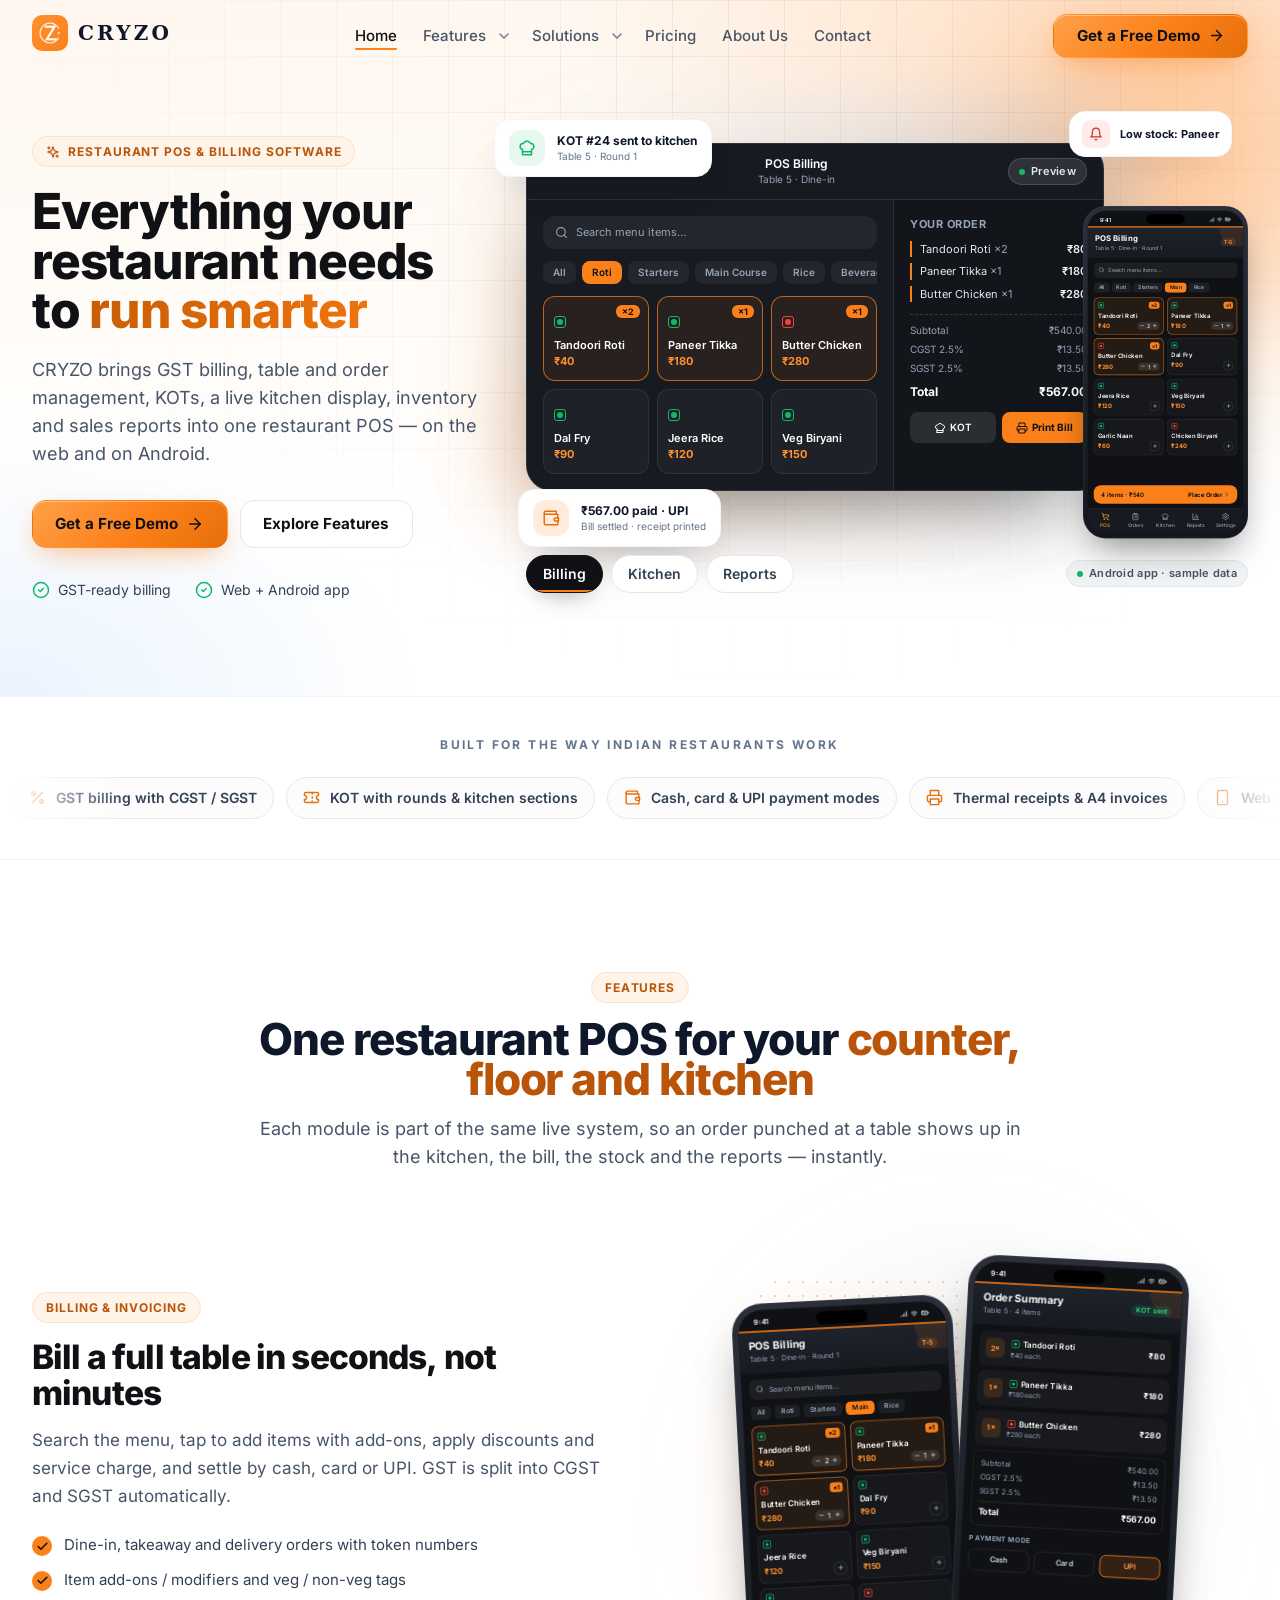
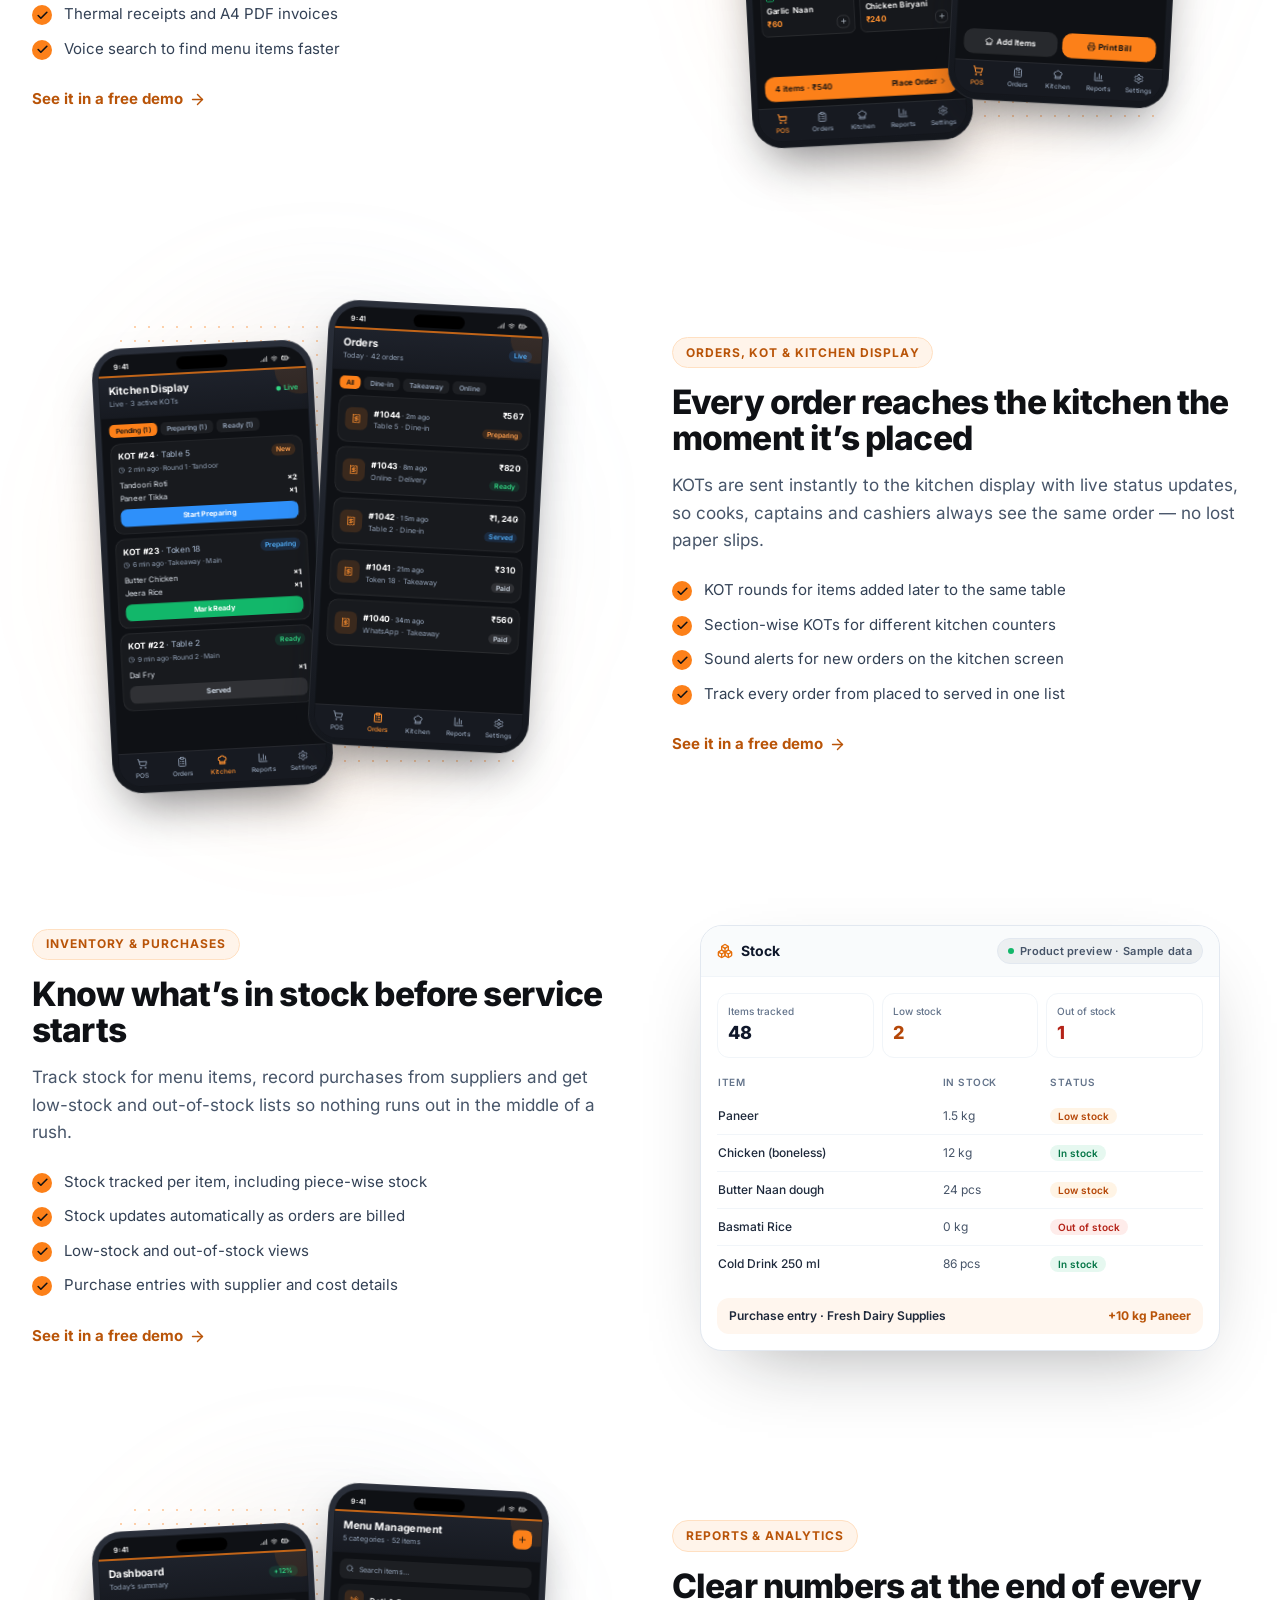
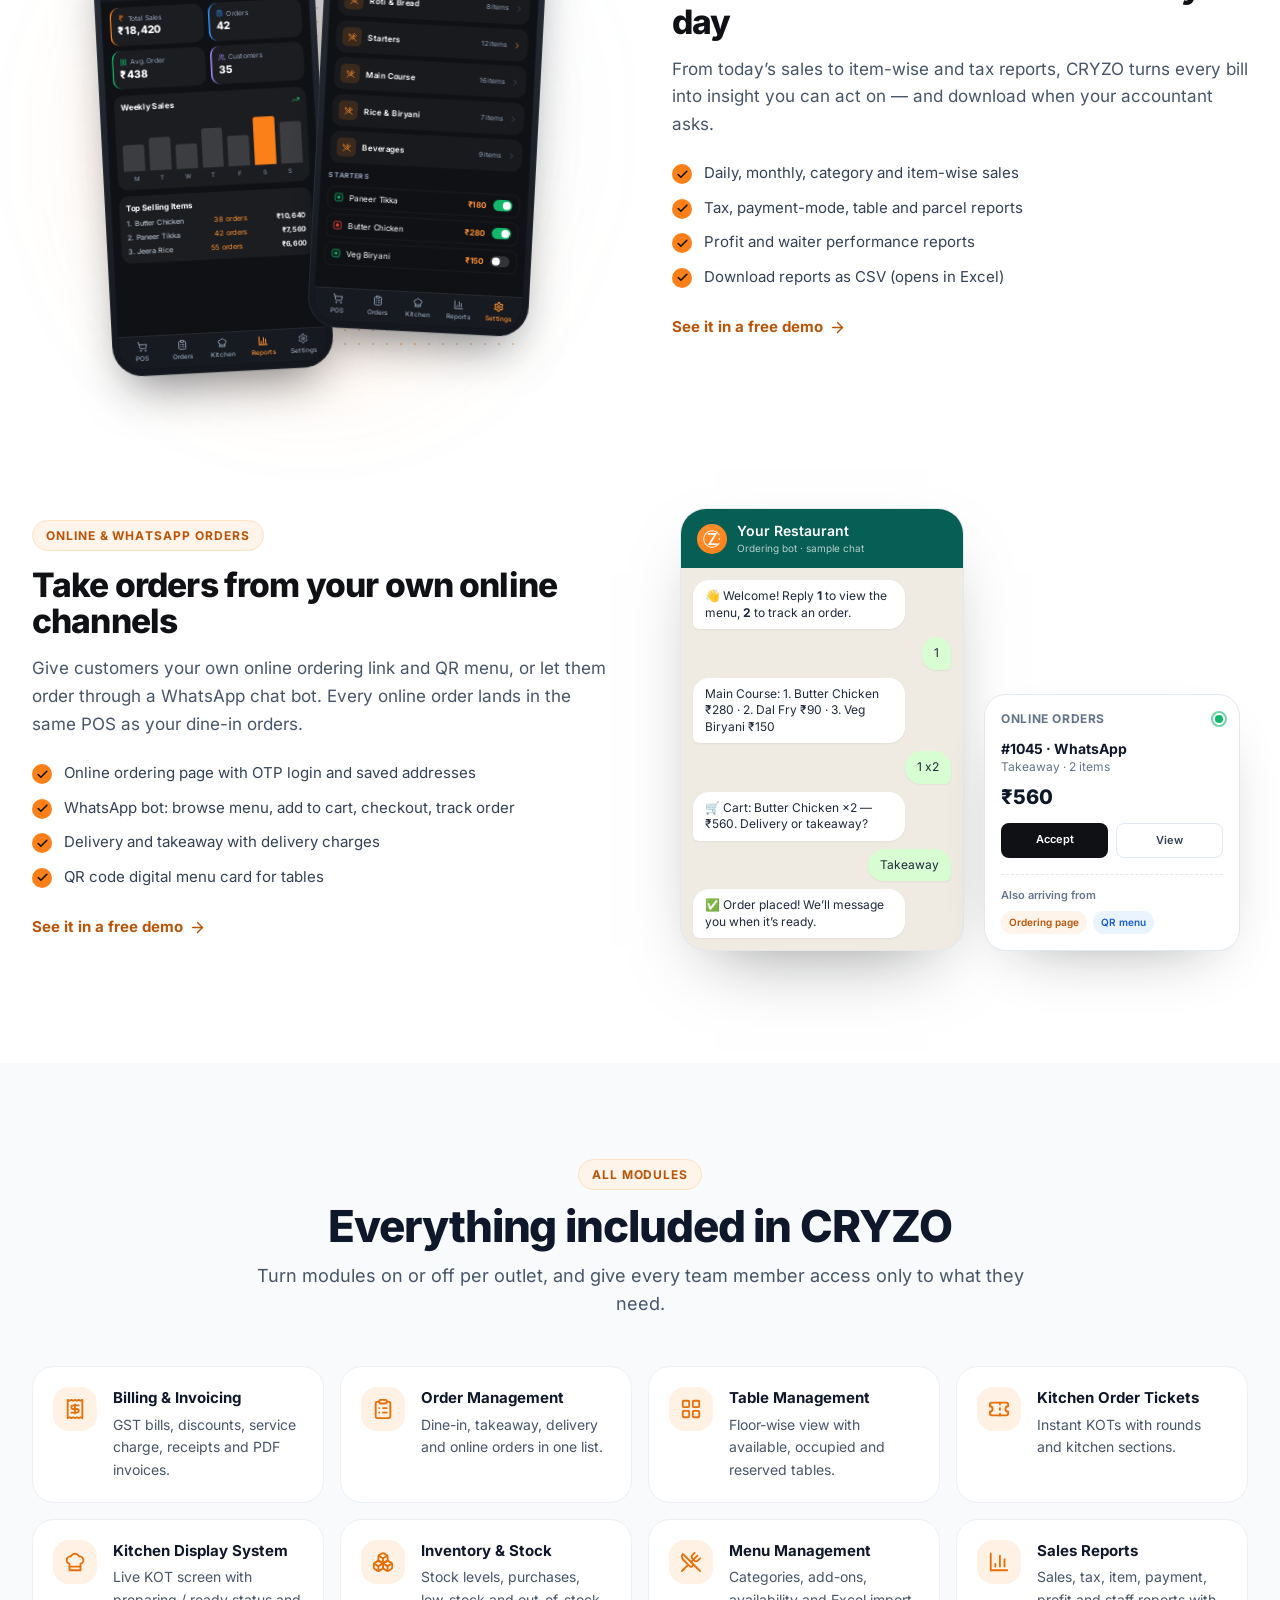
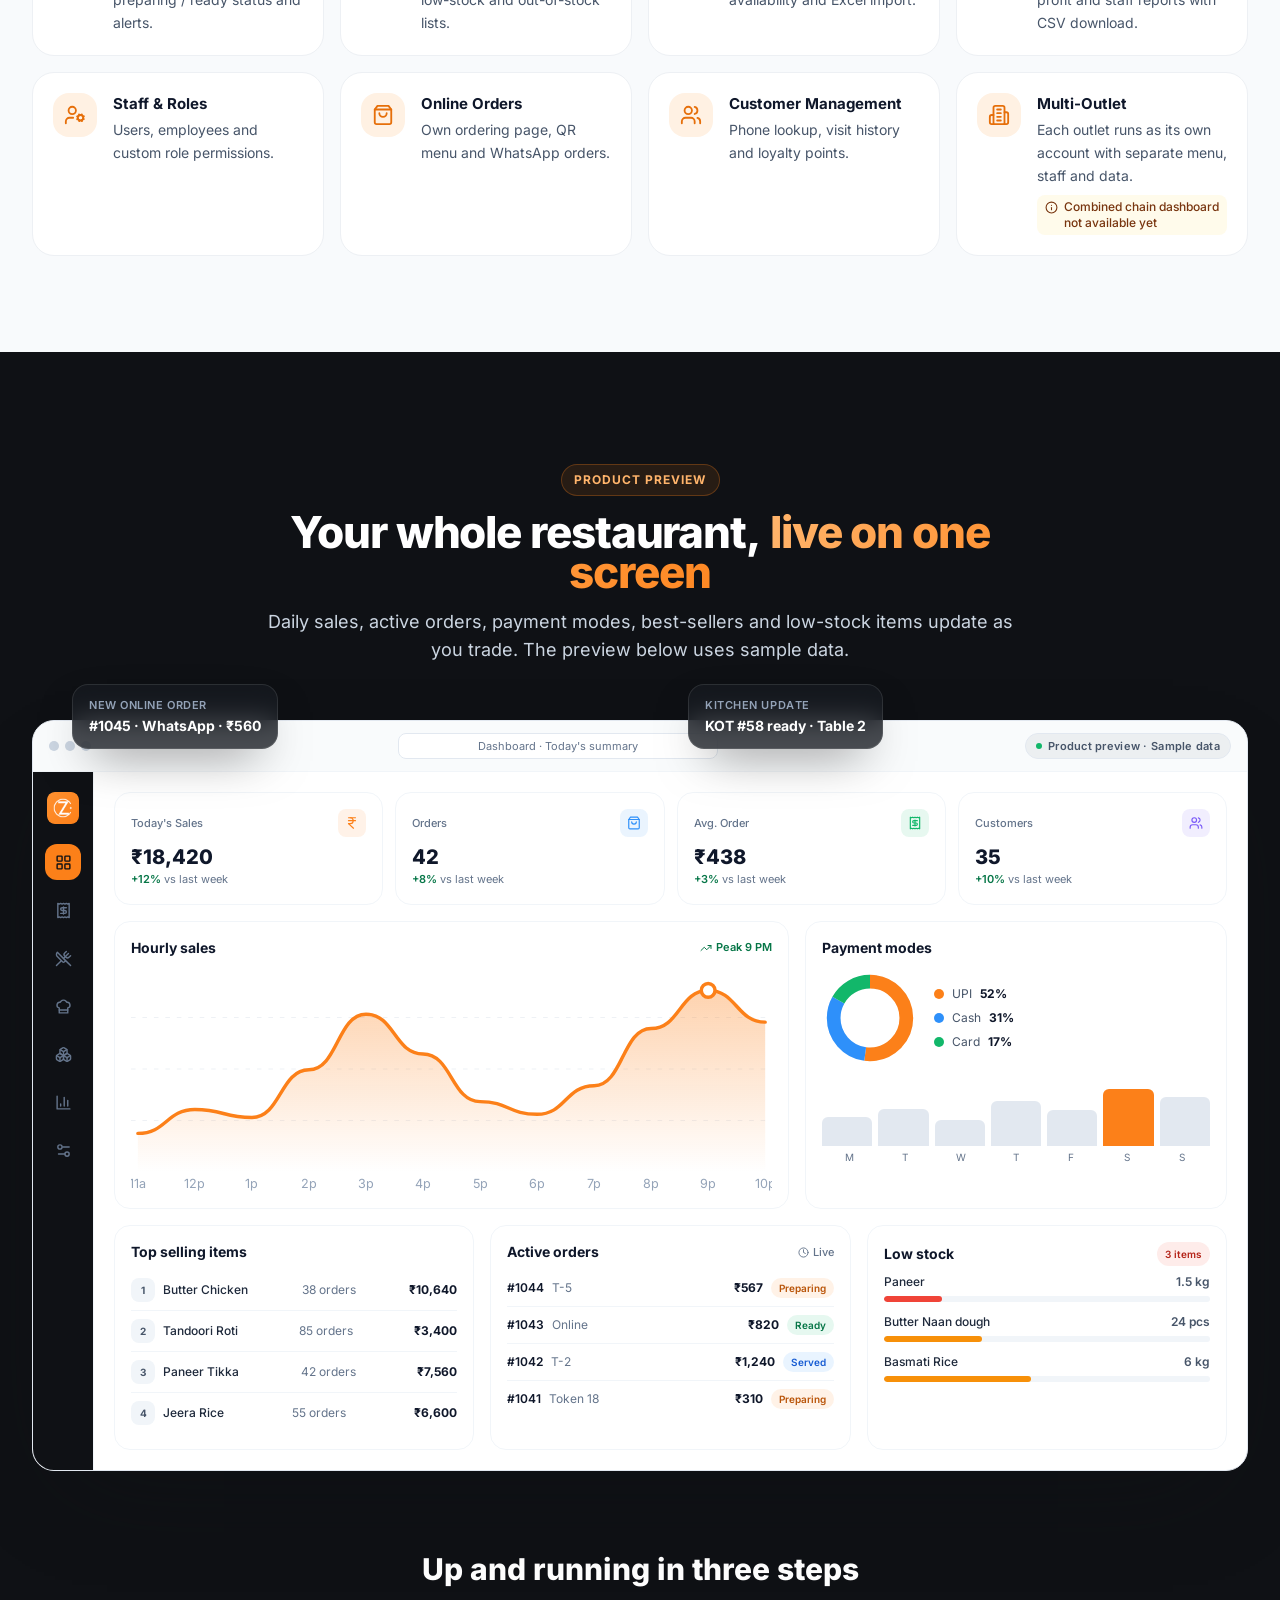
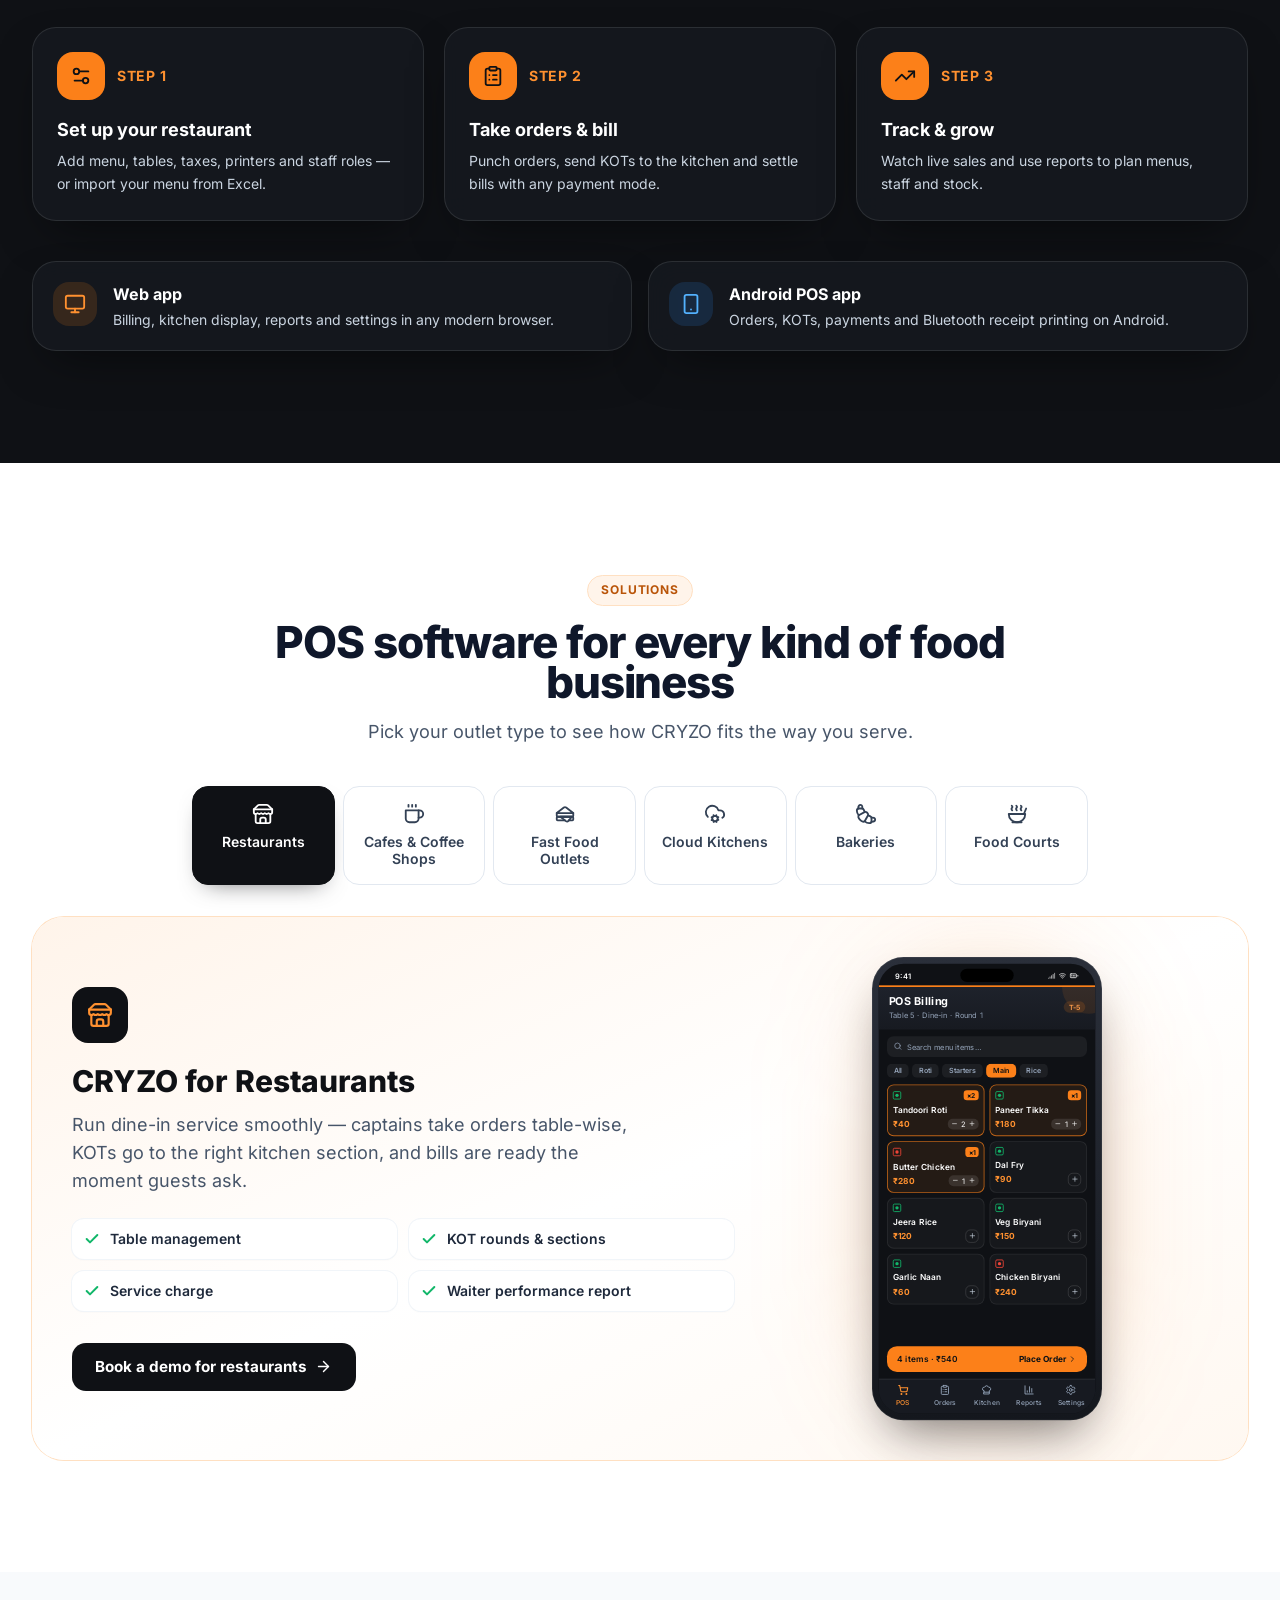
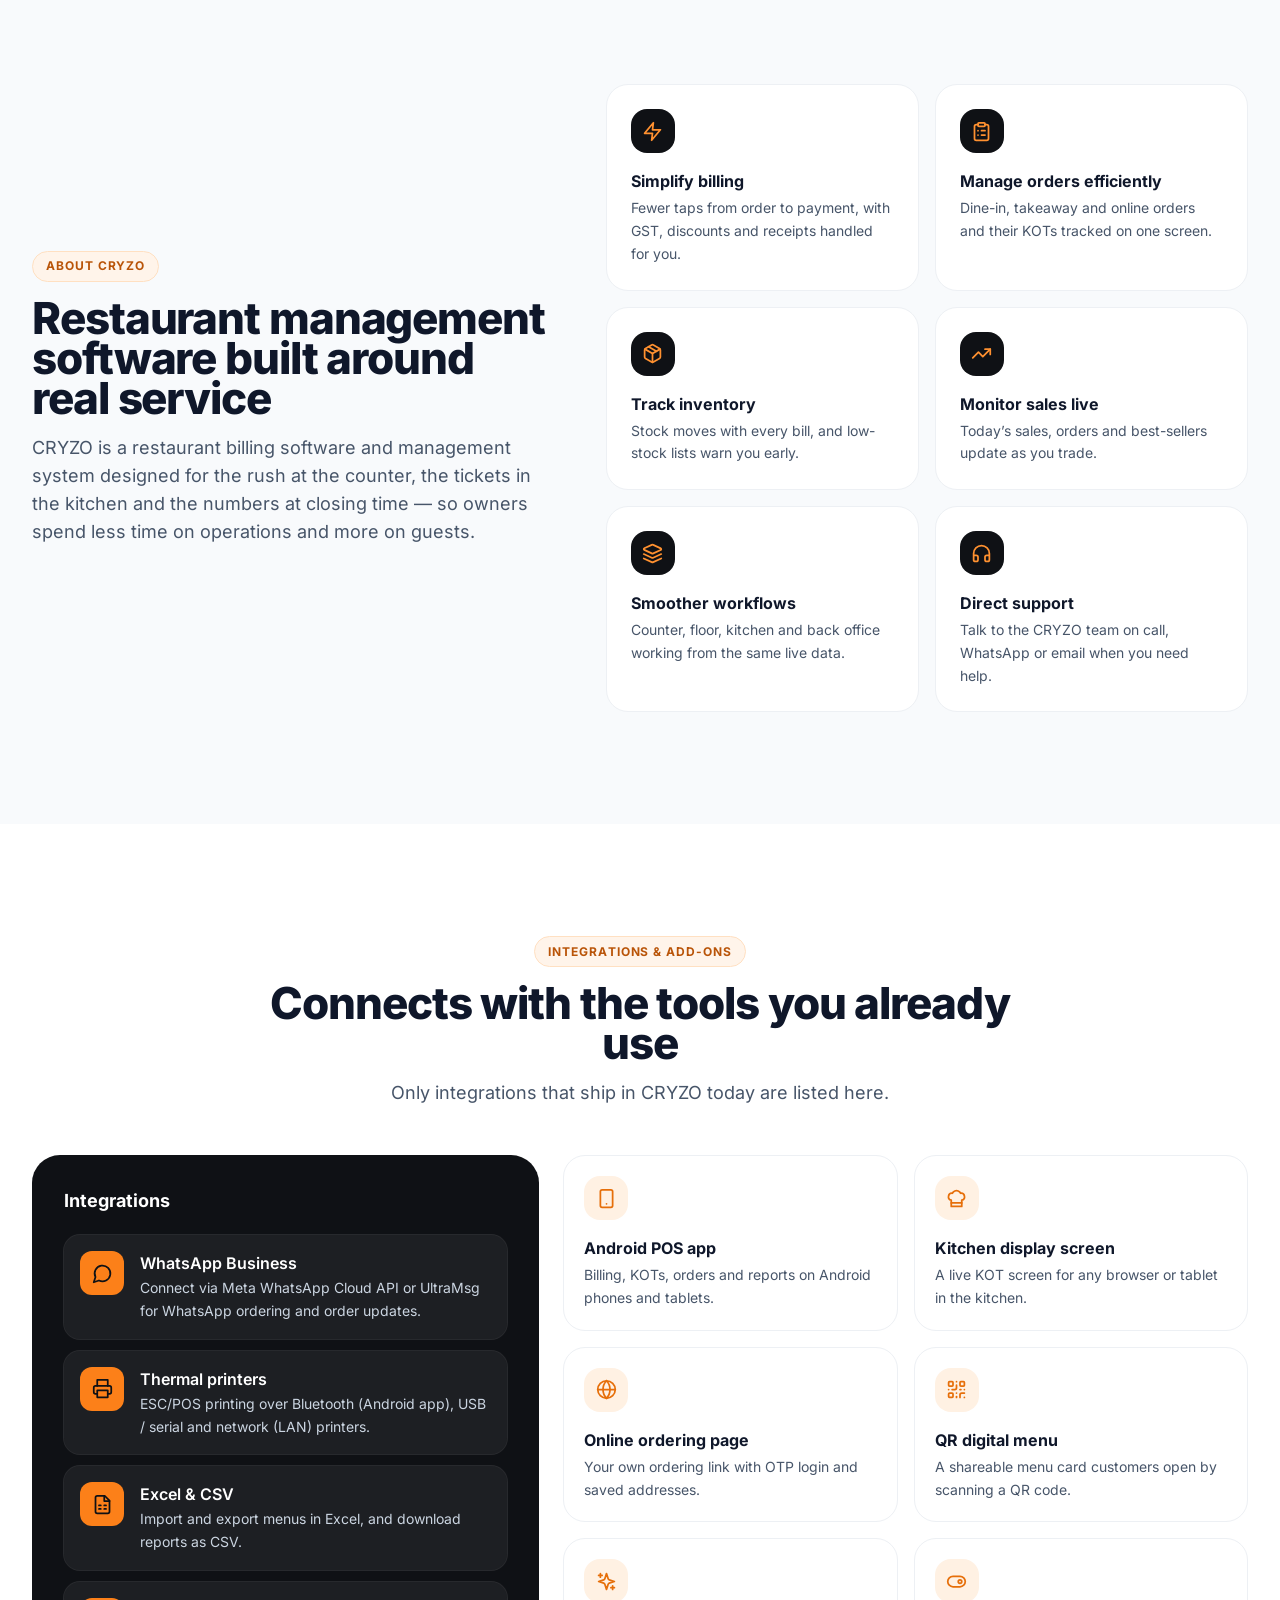
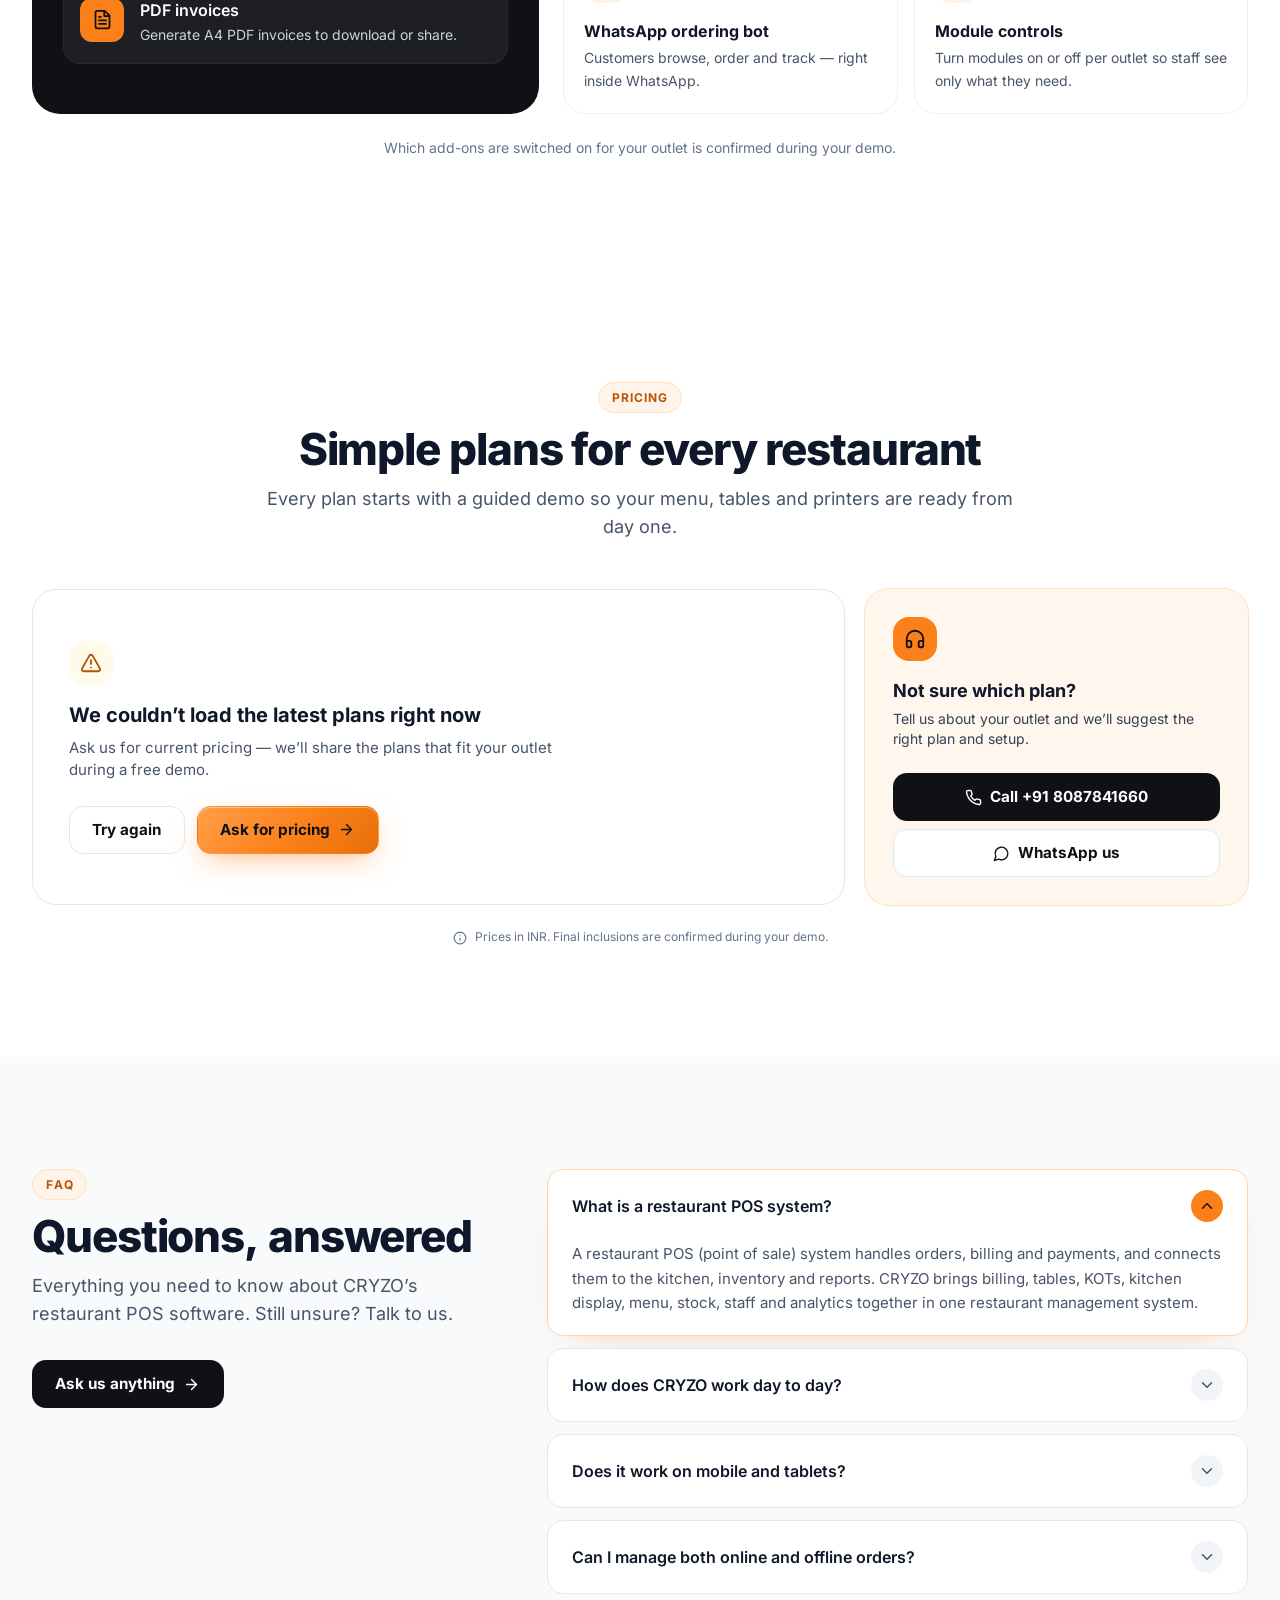
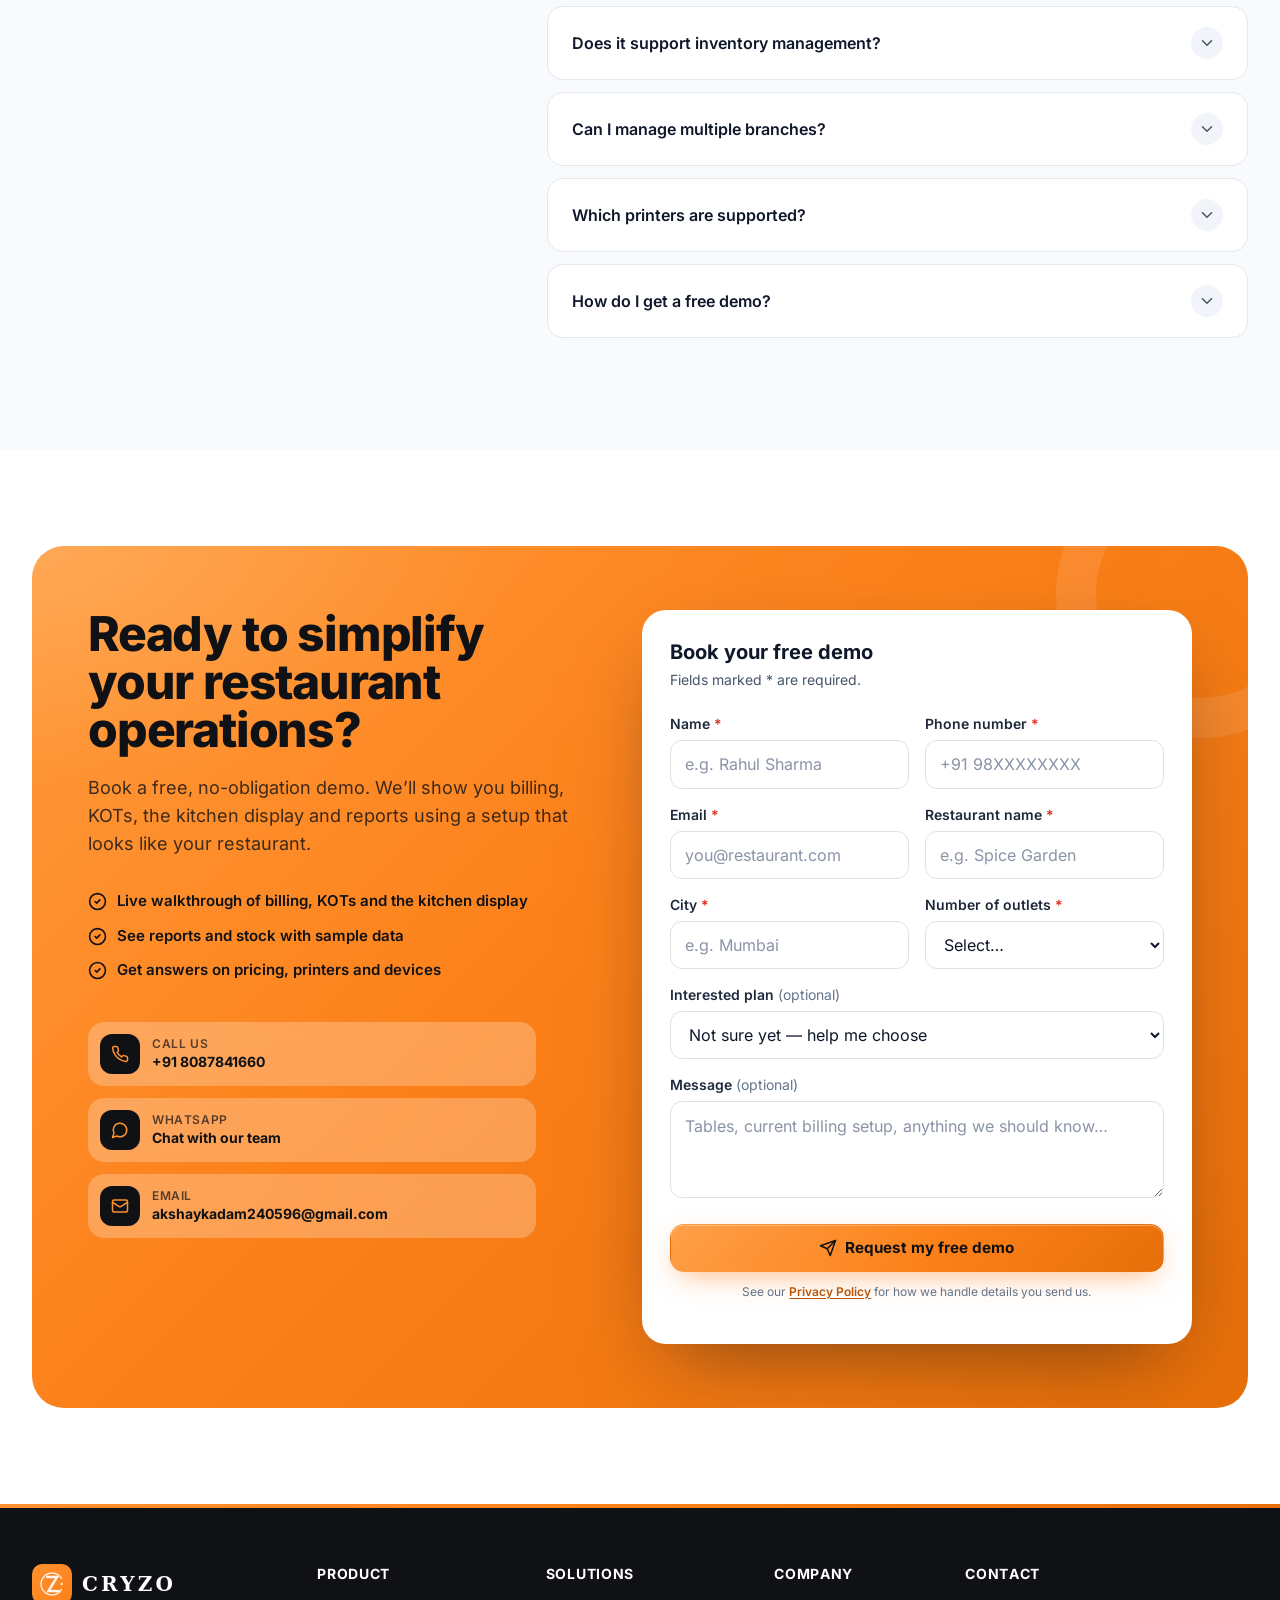
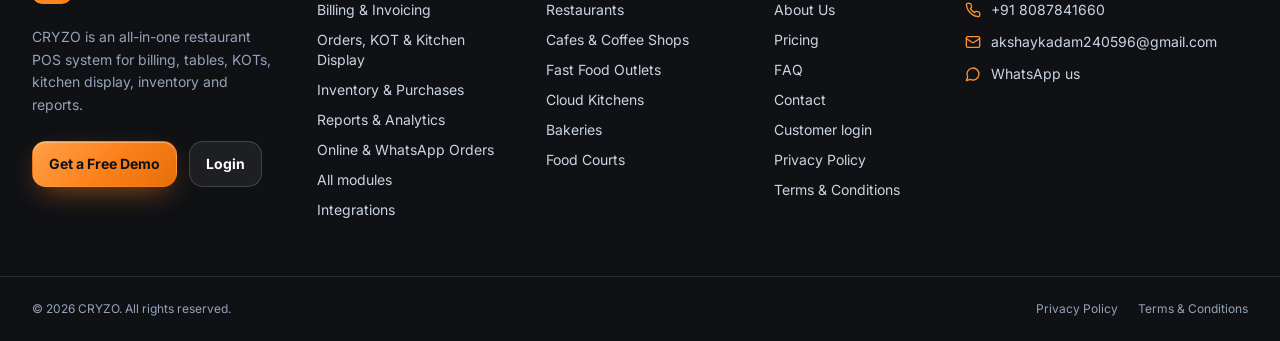
==== index.html @ c82f5589 "Cryzo Build" ====
<!DOCTYPE html>
<html lang="en-IN">
  <head>
    <meta charset="UTF-8" />
    <meta name="viewport" content="width=device-width, initial-scale=1.0" />
    <!-- SEO tags (title, description, canonical, Open Graph, structured data) are generated
         from src/seo.js by the seoHead plugin in vite.config.js. -->
    <title>Restaurant POS &amp; Billing Software | CRYZO</title>
    <meta name="description" content="CRYZO restaurant POS: GST billing, tables, KOT, kitchen display, inventory, online &amp; WhatsApp orders and sales reports on web and Android. Get a free demo." />
    <meta name="robots" content="index, follow, max-image-preview:large" />
    <meta property="og:type" content="website" />
    <meta property="og:site_name" content="CRYZO" />
    <meta property="og:locale" content="en_IN" />
    <meta property="og:title" content="Restaurant POS &amp; Billing Software | CRYZO" />
    <meta property="og:description" content="CRYZO restaurant POS: GST billing, tables, KOT, kitchen display, inventory, online &amp; WhatsApp orders and sales reports on web and Android. Get a free demo." />
    <meta property="og:image" content="/images/og-image.png" />
    <meta property="og:image:width" content="1200" />
    <meta property="og:image:height" content="630" />
    <meta property="og:image:alt" content="CRYZO Restaurant POS System — billing, tables, KOT, inventory and reports" />
    <meta name="twitter:card" content="summary_large_image" />
    <meta name="twitter:title" content="Restaurant POS &amp; Billing Software | CRYZO" />
    <meta name="twitter:description" content="CRYZO restaurant POS: GST billing, tables, KOT, kitchen display, inventory, online &amp; WhatsApp orders and sales reports on web and Android. Get a free demo." />
    <meta name="twitter:image" content="/images/og-image.png" />
    <meta name="theme-color" content="#0f1115" />
    <script type="application/ld+json">{"@context":"https://schema.org","@graph":[{"@type":"Organization","name":"CRYZO","email":"akshaykadam240596@gmail.com","telephone":"+918087841660","contactPoint":[{"@type":"ContactPoint","contactType":"sales","telephone":"+918087841660","email":"akshaykadam240596@gmail.com","areaServed":"IN"}]},{"@type":"SoftwareApplication","name":"CRYZO","description":"CRYZO restaurant POS: GST billing, tables, KOT, kitchen display, inventory, online & WhatsApp orders and sales reports on web and Android. Get a free demo.","applicationCategory":"BusinessApplication","applicationSubCategory":"Restaurant POS System","operatingSystem":"Web, Android"},{"@type":"FAQPage","mainEntity":[{"@type":"Question","name":"What is a restaurant POS system?","acceptedAnswer":{"@type":"Answer","text":"A restaurant POS (point of sale) system handles orders, billing and payments, and connects them to the kitchen, inventory and reports. CRYZO brings billing, tables, KOTs, kitchen display, menu, stock, staff and analytics together in one restaurant management system."}},{"@type":"Question","name":"How does CRYZO work day to day?","acceptedAnswer":{"@type":"Answer","text":"Staff punch an order on the web app or Android app, and a KOT reaches the kitchen display instantly. When guests are ready, you generate a GST bill, record the payment (cash, card or UPI) and print or share the receipt. Every sale flows into the dashboard and reports automatically."}},{"@type":"Question","name":"Does it work on mobile and tablets?","acceptedAnswer":{"@type":"Answer","text":"Yes. The web app is responsive on phones, tablets and desktops, and there is a dedicated Android POS app for billing, KOTs, orders and reports."}},{"@type":"Question","name":"Can I manage both online and offline orders?","acceptedAnswer":{"@type":"Answer","text":"Yes. Dine-in, takeaway and delivery orders are handled at the POS. Orders from your own online ordering page, QR menu and WhatsApp bot appear in the Online Orders screen alongside them."}},{"@type":"Question","name":"Does it support inventory management?","acceptedAnswer":{"@type":"Answer","text":"Yes. You can track stock per item (including piece-wise stock), record purchases, and view low-stock and out-of-stock items. Stock is reduced automatically as orders are billed for items that track stock."}},{"@type":"Question","name":"Can I manage multiple branches?","acceptedAnswer":{"@type":"Answer","text":"Each outlet runs as its own CRYZO account with its own menu, staff and data, so multiple branches can be set up on the platform. A single combined dashboard across all branches is not available yet."}},{"@type":"Question","name":"Which printers are supported?","acceptedAnswer":{"@type":"Answer","text":"CRYZO prints ESC/POS thermal receipts and KOTs. The Android app prints over Bluetooth, and the web setup supports USB / serial and network (LAN) printers. A4 PDF invoices are also available."}},{"@type":"Question","name":"How do I get a free demo?","acceptedAnswer":{"@type":"Answer","text":"Fill in the demo form on this page and send your details to us on WhatsApp or email, or call us directly. We will walk you through CRYZO using a setup that matches your restaurant."}}]}]}</script>
    <link rel="icon" href="/favicon.ico" sizes="48x48" />
    <link rel="icon" type="image/png" sizes="32x32" href="/favicon-32x32.png" />
    <link rel="apple-touch-icon" href="/apple-touch-icon.png" />
    <link rel="manifest" href="/site.webmanifest" />
    <script type="module" crossorigin src="/assets/main-BirD-gd4.js"></script>
    <link rel="modulepreload" crossorigin href="/assets/landing-BGB6IcC6.js">
    <style>@font-face{font-family:Inter;font-style:normal;font-display:swap;font-weight:400;src:url(/assets/inter-latin-400-normal-C38fXH4l.woff2) format("woff2"),url(/assets/inter-latin-400-normal-CyCys3Eg.woff) format("woff")}@font-face{font-family:Inter;font-style:normal;font-display:swap;font-weight:500;src:url(/assets/inter-latin-500-normal-Cerq10X2.woff2) format("woff2"),url(/assets/inter-latin-500-normal-BL9OpVg8.woff) format("woff")}@font-face{font-family:Inter;font-style:normal;font-display:swap;font-weight:600;src:url(/assets/inter-latin-600-normal-LgqL8muc.woff2) format("woff2"),url(/assets/inter-latin-600-normal-CiBQ2DWP.woff) format("woff")}@font-face{font-family:Inter;font-style:normal;font-display:swap;font-weight:700;src:url(/assets/inter-latin-700-normal-Yt3aPRUw.woff2) format("woff2"),url(/assets/inter-latin-700-normal-BLAVimhd.woff) format("woff")}@font-face{font-family:Inter;font-style:normal;font-display:swap;font-weight:800;src:url(/assets/inter-latin-800-normal-BYj_oED-.woff2) format("woff2"),url(/assets/inter-latin-800-normal-D1mf63XC.woff) format("woff")}@font-face{font-family:Inter;font-style:normal;font-display:swap;font-weight:400;src:url(/assets/inter-latin-ext-400-normal-C1nco2VV.woff2) format("woff2"),url(/assets/inter-latin-ext-400-normal-77YHD8bZ.woff) format("woff")}@font-face{font-family:Inter;font-style:normal;font-display:swap;font-weight:600;src:url(/assets/inter-latin-ext-600-normal-D2bJ5OIk.woff2) format("woff2"),url(/assets/inter-latin-ext-600-normal-CIVaiw4L.woff) format("woff")}@font-face{font-family:Inter;font-style:normal;font-display:swap;font-weight:700;src:url(/assets/inter-latin-ext-700-normal-Ca8adRJv.woff2) format("woff2"),url(/assets/inter-latin-ext-700-normal-TidjK2hL.woff) format("woff")}@font-face{font-family:Inter;font-style:normal;font-display:swap;font-weight:800;src:url(/assets/inter-latin-ext-800-normal-DZJjya6U.woff2) format("woff2"),url(/assets/inter-latin-ext-800-normal-BOMpwxm3.woff) format("woff")}*,:before,:after{--tw-border-spacing-x: 0;--tw-border-spacing-y: 0;--tw-translate-x: 0;--tw-translate-y: 0;--tw-rotate: 0;--tw-skew-x: 0;--tw-skew-y: 0;--tw-scale-x: 1;--tw-scale-y: 1;--tw-pan-x: ;--tw-pan-y: ;--tw-pinch-zoom: ;--tw-scroll-snap-strictness: proximity;--tw-gradient-from-position: ;--tw-gradient-via-position: ;--tw-gradient-to-position: ;--tw-ordinal: ;--tw-slashed-zero: ;--tw-numeric-figure: ;--tw-numeric-spacing: ;--tw-numeric-fraction: ;--tw-ring-inset: ;--tw-ring-offset-width: 0px;--tw-ring-offset-color: #fff;--tw-ring-color: rgb(59 130 246 / .5);--tw-ring-offset-shadow: 0 0 #0000;--tw-ring-shadow: 0 0 #0000;--tw-shadow: 0 0 #0000;--tw-shadow-colored: 0 0 #0000;--tw-blur: ;--tw-brightness: ;--tw-contrast: ;--tw-grayscale: ;--tw-hue-rotate: ;--tw-invert: ;--tw-saturate: ;--tw-sepia: ;--tw-drop-shadow: ;--tw-backdrop-blur: ;--tw-backdrop-brightness: ;--tw-backdrop-contrast: ;--tw-backdrop-grayscale: ;--tw-backdrop-hue-rotate: ;--tw-backdrop-invert: ;--tw-backdrop-opacity: ;--tw-backdrop-saturate: ;--tw-backdrop-sepia: ;--tw-contain-size: ;--tw-contain-layout: ;--tw-contain-paint: ;--tw-contain-style: }::backdrop{--tw-border-spacing-x: 0;--tw-border-spacing-y: 0;--tw-translate-x: 0;--tw-translate-y: 0;--tw-rotate: 0;--tw-skew-x: 0;--tw-skew-y: 0;--tw-scale-x: 1;--tw-scale-y: 1;--tw-pan-x: ;--tw-pan-y: ;--tw-pinch-zoom: ;--tw-scroll-snap-strictness: proximity;--tw-gradient-from-position: ;--tw-gradient-via-position: ;--tw-gradient-to-position: ;--tw-ordinal: ;--tw-slashed-zero: ;--tw-numeric-figure: ;--tw-numeric-spacing: ;--tw-numeric-fraction: ;--tw-ring-inset: ;--tw-ring-offset-width: 0px;--tw-ring-offset-color: #fff;--tw-ring-color: rgb(59 130 246 / .5);--tw-ring-offset-shadow: 0 0 #0000;--tw-ring-shadow: 0 0 #0000;--tw-shadow: 0 0 #0000;--tw-shadow-colored: 0 0 #0000;--tw-blur: ;--tw-brightness: ;--tw-contrast: ;--tw-grayscale: ;--tw-hue-rotate: ;--tw-invert: ;--tw-saturate: ;--tw-sepia: ;--tw-drop-shadow: ;--tw-backdrop-blur: ;--tw-backdrop-brightness: ;--tw-backdrop-contrast: ;--tw-backdrop-grayscale: ;--tw-backdrop-hue-rotate: ;--tw-backdrop-invert: ;--tw-backdrop-opacity: ;--tw-backdrop-saturate: ;--tw-backdrop-sepia: ;--tw-contain-size: ;--tw-contain-layout: ;--tw-contain-paint: ;--tw-contain-style: }*,:before,:after{box-sizing:border-box;border-width:0;border-style:solid;border-color:#e5e7eb}:before,:after{--tw-content: ""}html,:host{line-height:1.5;-webkit-text-size-adjust:100%;-moz-tab-size:4;-o-tab-size:4;tab-size:4;font-family:Inter,system-ui,sans-serif;font-feature-settings:normal;font-variation-settings:normal;-webkit-tap-highlight-color:transparent}body{margin:0;line-height:inherit}hr{height:0;color:inherit;border-top-width:1px}abbr:where([title]){-webkit-text-decoration:underline dotted;text-decoration:underline dotted}h1,h2,h3,h4,h5,h6{font-size:inherit;font-weight:inherit}a{color:inherit;text-decoration:inherit}b,strong{font-weight:bolder}code,kbd,samp,pre{font-family:ui-monospace,SFMono-Regular,Menlo,Monaco,Consolas,Liberation Mono,Courier New,monospace;font-feature-settings:normal;font-variation-settings:normal;font-size:1em}small{font-size:80%}sub,sup{font-size:75%;line-height:0;position:relative;vertical-align:baseline}sub{bottom:-.25em}sup{top:-.5em}table{text-indent:0;border-color:inherit;border-collapse:collapse}button,input,optgroup,select,textarea{font-family:inherit;font-feature-settings:inherit;font-variation-settings:inherit;font-size:100%;font-weight:inherit;line-height:inherit;letter-spacing:inherit;color:inherit;margin:0;padding:0}button,select{text-transform:none}button,input:where([type=button]),input:where([type=reset]),input:where([type=submit]){-webkit-appearance:button;background-color:transparent;background-image:none}:-moz-focusring{outline:auto}:-moz-ui-invalid{box-shadow:none}progress{vertical-align:baseline}::-webkit-inner-spin-button,::-webkit-outer-spin-button{height:auto}[type=search]{-webkit-appearance:textfield;outline-offset:-2px}::-webkit-search-decoration{-webkit-appearance:none}::-webkit-file-upload-button{-webkit-appearance:button;font:inherit}summary{display:list-item}blockquote,dl,dd,h1,h2,h3,h4,h5,h6,hr,figure,p,pre{margin:0}fieldset{margin:0;padding:0}legend{padding:0}ol,ul,menu{list-style:none;margin:0;padding:0}dialog{padding:0}textarea{resize:vertical}input::-moz-placeholder,textarea::-moz-placeholder{opacity:1;color:#9ca3af}input::placeholder,textarea::placeholder{opacity:1;color:#9ca3af}button,[role=button]{cursor:pointer}:disabled{cursor:default}img,svg,video,canvas,audio,iframe,embed,object{display:block;vertical-align:middle}img,video{max-width:100%;height:auto}[hidden]:where(:not([hidden=until-found])){display:none}.sr-only{position:absolute;width:1px;height:1px;padding:0;margin:-1px;overflow:hidden;clip:rect(0,0,0,0);white-space:nowrap;border-width:0}.pointer-events-none{pointer-events:none}.visible{visibility:visible}.static{position:static}.fixed{position:fixed}.absolute{position:absolute}.relative{position:relative}.-inset-6{top:-1.5rem;right:-1.5rem;bottom:-1.5rem;left:-1.5rem}.inset-10{top:2.5rem;right:2.5rem;bottom:2.5rem;left:2.5rem}.inset-4{top:1rem;right:1rem;bottom:1rem;left:1rem}.inset-x-0{left:0;right:0}.inset-x-6{left:1.5rem;right:1.5rem}.inset-y-10{top:2.5rem;bottom:2.5rem}.-bottom-12{bottom:-3rem}.-bottom-14{bottom:-3.5rem}.-bottom-16{bottom:-4rem}.-bottom-6{bottom:-1.5rem}.-left-2{left:-.5rem}.-left-3{left:-.75rem}.-left-\[9999px\]{left:-9999px}.-right-2{right:-.5rem}.-right-20{right:-5rem}.-right-24{right:-6rem}.-right-40{right:-10rem}.-right-6{right:-1.5rem}.-top-20{top:-5rem}.-top-24{top:-6rem}.-top-5{top:-1.25rem}.-top-6{top:-1.5rem}.-top-8{top:-2rem}.-top-9{top:-2.25rem}.bottom-0{bottom:0}.left-0{left:0}.left-0\.5{left:.125rem}.left-1\/2{left:50%}.left-10{left:2.5rem}.left-8{left:2rem}.right-0{right:0}.right-0\.5{right:.125rem}.right-2{right:.5rem}.right-4{right:1rem}.right-\[30\%\]{right:30%}.top-0{top:0}.top-0\.5{top:.125rem}.top-1\.5{top:.375rem}.top-2{top:.5rem}.top-20{top:5rem}.top-\[72px\]{top:72px}.top-full{top:100%}.-z-0{z-index:0}.-z-10{z-index:-10}.z-10{z-index:10}.z-20{z-index:20}.z-50{z-index:50}.m-0{margin:0}.mx-2\.5{margin-left:.625rem;margin-right:.625rem}.mx-4{margin-left:1rem;margin-right:1rem}.mx-auto{margin-left:auto;margin-right:auto}.-ml-\[1\%\]{margin-left:-1%}.mb-1\.5{margin-bottom:.375rem}.mb-10{margin-bottom:2.5rem}.mb-2{margin-bottom:.5rem}.mb-3{margin-bottom:.75rem}.mb-4{margin-bottom:1rem}.ml-1{margin-left:.25rem}.mt-0\.5{margin-top:.125rem}.mt-1{margin-top:.25rem}.mt-1\.5{margin-top:.375rem}.mt-10{margin-top:2.5rem}.mt-12{margin-top:3rem}.mt-14{margin-top:3.5rem}.mt-16{margin-top:4rem}.mt-2{margin-top:.5rem}.mt-20{margin-top:5rem}.mt-3{margin-top:.75rem}.mt-4{margin-top:1rem}.mt-5{margin-top:1.25rem}.mt-6{margin-top:1.5rem}.mt-7{margin-top:1.75rem}.mt-8{margin-top:2rem}.block{display:block}.inline-block{display:inline-block}.flex{display:flex}.inline-flex{display:inline-flex}.table{display:table}.grid{display:grid}.contents{display:contents}.hidden{display:none}.h-0\.5{height:.125rem}.h-1{height:.25rem}.h-1\.5{height:.375rem}.h-10{height:2.5rem}.h-11{height:2.75rem}.h-12{height:3rem}.h-14{height:3.5rem}.h-16{height:4rem}.h-2{height:.5rem}.h-2\.5{height:.625rem}.h-24{height:6rem}.h-3{height:.75rem}.h-3\.5{height:.875rem}.h-4{height:1rem}.h-5{height:1.25rem}.h-6{height:1.5rem}.h-60{height:15rem}.h-64{height:16rem}.h-7{height:1.75rem}.h-72{height:18rem}.h-8{height:2rem}.h-9{height:2.25rem}.h-\[480px\]{height:480px}.h-\[520px\]{height:520px}.h-\[72px\]{height:72px}.h-\[calc\(100dvh-72px\)\]{height:calc(100dvh - 72px)}.h-auto{height:auto}.h-full{height:100%}.h-px{height:1px}.\!min-h-\[44px\]{min-height:44px!important}.min-h-screen{min-height:100vh}.w-1{width:.25rem}.w-1\.5{width:.375rem}.w-10{width:2.5rem}.w-11{width:2.75rem}.w-12{width:3rem}.w-14{width:3.5rem}.w-16{width:4rem}.w-2{width:.5rem}.w-2\.5{width:.625rem}.w-24{width:6rem}.w-3{width:.75rem}.w-32{width:8rem}.w-4{width:1rem}.w-40{width:10rem}.w-48{width:12rem}.w-5{width:1.25rem}.w-6{width:1.5rem}.w-60{width:15rem}.w-64{width:16rem}.w-7{width:1.75rem}.w-72{width:18rem}.w-8{width:2rem}.w-9{width:2.25rem}.w-\[150px\]{width:150px}.w-\[200px\]{width:200px}.w-\[48\%\]{width:48%}.w-\[520px\]{width:520px}.w-\[560px\]{width:560px}.w-\[680px\]{width:680px}.w-\[760px\]{width:760px}.w-full{width:100%}.w-px{width:1px}.min-w-0{min-width:0px}.min-w-\[110px\]{min-width:110px}.min-w-\[300px\]{min-width:300px}.max-w-2xl{max-width:42rem}.max-w-3xl{max-width:48rem}.max-w-4xl{max-width:56rem}.max-w-7xl{max-width:80rem}.max-w-\[460px\]{max-width:460px}.max-w-\[520px\]{max-width:520px}.max-w-\[560px\]{max-width:560px}.max-w-\[640px\]{max-width:640px}.max-w-\[82\%\]{max-width:82%}.max-w-lg{max-width:32rem}.max-w-md{max-width:28rem}.max-w-xl{max-width:36rem}.max-w-xs{max-width:20rem}.flex-1{flex:1 1 0%}.shrink-0{flex-shrink:0}.grow{flex-grow:1}.origin-top-left{transform-origin:top left}.-translate-x-1\/2{--tw-translate-x: -50%;transform:translate(var(--tw-translate-x),var(--tw-translate-y)) rotate(var(--tw-rotate)) skew(var(--tw-skew-x)) skewY(var(--tw-skew-y)) scaleX(var(--tw-scale-x)) scaleY(var(--tw-scale-y))}.-rotate-90{--tw-rotate: -90deg;transform:translate(var(--tw-translate-x),var(--tw-translate-y)) rotate(var(--tw-rotate)) skew(var(--tw-skew-x)) skewY(var(--tw-skew-y)) scaleX(var(--tw-scale-x)) scaleY(var(--tw-scale-y))}.-rotate-\[3deg\]{--tw-rotate: -3deg;transform:translate(var(--tw-translate-x),var(--tw-translate-y)) rotate(var(--tw-rotate)) skew(var(--tw-skew-x)) skewY(var(--tw-skew-y)) scaleX(var(--tw-scale-x)) scaleY(var(--tw-scale-y))}.rotate-180{--tw-rotate: 180deg;transform:translate(var(--tw-translate-x),var(--tw-translate-y)) rotate(var(--tw-rotate)) skew(var(--tw-skew-x)) skewY(var(--tw-skew-y)) scaleX(var(--tw-scale-x)) scaleY(var(--tw-scale-y))}.rotate-\[3deg\]{--tw-rotate: 3deg;transform:translate(var(--tw-translate-x),var(--tw-translate-y)) rotate(var(--tw-rotate)) skew(var(--tw-skew-x)) skewY(var(--tw-skew-y)) scaleX(var(--tw-scale-x)) scaleY(var(--tw-scale-y))}.transform{transform:translate(var(--tw-translate-x),var(--tw-translate-y)) rotate(var(--tw-rotate)) skew(var(--tw-skew-x)) skewY(var(--tw-skew-y)) scaleX(var(--tw-scale-x)) scaleY(var(--tw-scale-y))}@keyframes pulse{50%{opacity:.5}}.animate-pulse{animation:pulse 2s cubic-bezier(.4,0,.6,1) infinite}.cursor-pointer{cursor:pointer}.select-none{-webkit-user-select:none;-moz-user-select:none;user-select:none}.resize-y{resize:vertical}.scroll-mt-24{scroll-margin-top:6rem}.list-none{list-style-type:none}.grid-cols-1{grid-template-columns:repeat(1,minmax(0,1fr))}.grid-cols-2{grid-template-columns:repeat(2,minmax(0,1fr))}.grid-cols-3{grid-template-columns:repeat(3,minmax(0,1fr))}.grid-cols-4{grid-template-columns:repeat(4,minmax(0,1fr))}.grid-cols-5{grid-template-columns:repeat(5,minmax(0,1fr))}.grid-cols-\[auto_1fr_auto_auto\]{grid-template-columns:auto 1fr auto auto}.flex-col{flex-direction:column}.flex-wrap{flex-wrap:wrap}.items-start{align-items:flex-start}.items-end{align-items:flex-end}.items-center{align-items:center}.items-baseline{align-items:baseline}.justify-start{justify-content:flex-start}.justify-end{justify-content:flex-end}.justify-center{justify-content:center}.justify-between{justify-content:space-between}.gap-0\.5{gap:.125rem}.gap-1{gap:.25rem}.gap-1\.5{gap:.375rem}.gap-10{gap:2.5rem}.gap-12{gap:3rem}.gap-2{gap:.5rem}.gap-2\.5{gap:.625rem}.gap-3{gap:.75rem}.gap-4{gap:1rem}.gap-5{gap:1.25rem}.gap-6{gap:1.5rem}.gap-8{gap:2rem}.gap-x-2{-moz-column-gap:.5rem;column-gap:.5rem}.gap-x-5{-moz-column-gap:1.25rem;column-gap:1.25rem}.gap-x-6{-moz-column-gap:1.5rem;column-gap:1.5rem}.gap-y-1{row-gap:.25rem}.gap-y-2{row-gap:.5rem}.gap-y-3{row-gap:.75rem}.space-y-0\.5>:not([hidden])~:not([hidden]){--tw-space-y-reverse: 0;margin-top:calc(.125rem * calc(1 - var(--tw-space-y-reverse)));margin-bottom:calc(.125rem * var(--tw-space-y-reverse))}.space-y-1>:not([hidden])~:not([hidden]){--tw-space-y-reverse: 0;margin-top:calc(.25rem * calc(1 - var(--tw-space-y-reverse)));margin-bottom:calc(.25rem * var(--tw-space-y-reverse))}.space-y-1\.5>:not([hidden])~:not([hidden]){--tw-space-y-reverse: 0;margin-top:calc(.375rem * calc(1 - var(--tw-space-y-reverse)));margin-bottom:calc(.375rem * var(--tw-space-y-reverse))}.space-y-2>:not([hidden])~:not([hidden]){--tw-space-y-reverse: 0;margin-top:calc(.5rem * calc(1 - var(--tw-space-y-reverse)));margin-bottom:calc(.5rem * var(--tw-space-y-reverse))}.space-y-2\.5>:not([hidden])~:not([hidden]){--tw-space-y-reverse: 0;margin-top:calc(.625rem * calc(1 - var(--tw-space-y-reverse)));margin-bottom:calc(.625rem * var(--tw-space-y-reverse))}.space-y-20>:not([hidden])~:not([hidden]){--tw-space-y-reverse: 0;margin-top:calc(5rem * calc(1 - var(--tw-space-y-reverse)));margin-bottom:calc(5rem * var(--tw-space-y-reverse))}.space-y-3>:not([hidden])~:not([hidden]){--tw-space-y-reverse: 0;margin-top:calc(.75rem * calc(1 - var(--tw-space-y-reverse)));margin-bottom:calc(.75rem * var(--tw-space-y-reverse))}.space-y-4>:not([hidden])~:not([hidden]){--tw-space-y-reverse: 0;margin-top:calc(1rem * calc(1 - var(--tw-space-y-reverse)));margin-bottom:calc(1rem * var(--tw-space-y-reverse))}.divide-y>:not([hidden])~:not([hidden]){--tw-divide-y-reverse: 0;border-top-width:calc(1px * calc(1 - var(--tw-divide-y-reverse)));border-bottom-width:calc(1px * var(--tw-divide-y-reverse))}.divide-slate-100>:not([hidden])~:not([hidden]){--tw-divide-opacity: 1;border-color:rgb(241 245 249 / var(--tw-divide-opacity, 1))}.overflow-hidden{overflow:hidden}.overflow-x-auto{overflow-x:auto}.overflow-y-auto{overflow-y:auto}.truncate{overflow:hidden;text-overflow:ellipsis;white-space:nowrap}.whitespace-nowrap{white-space:nowrap}.whitespace-pre-line{white-space:pre-line}.break-all{word-break:break-all}.rounded{border-radius:.25rem}.rounded-2xl{border-radius:1rem}.rounded-3xl{border-radius:1.5rem}.rounded-\[10px\]{border-radius:10px}.rounded-\[22px\]{border-radius:22px}.rounded-\[26px\]{border-radius:26px}.rounded-\[28px\]{border-radius:28px}.rounded-\[2px\]{border-radius:2px}.rounded-\[30px\]{border-radius:30px}.rounded-\[32px\]{border-radius:32px}.rounded-\[38px\]{border-radius:38px}.rounded-\[3px\]{border-radius:3px}.rounded-\[40px\]{border-radius:40px}.rounded-\[5px\]{border-radius:5px}.rounded-full{border-radius:9999px}.rounded-lg{border-radius:.5rem}.rounded-md{border-radius:.375rem}.rounded-xl{border-radius:.75rem}.rounded-t-\[3px\]{border-top-left-radius:3px;border-top-right-radius:3px}.rounded-t-md{border-top-left-radius:.375rem;border-top-right-radius:.375rem}.rounded-bl-md{border-bottom-left-radius:.375rem}.rounded-br-md{border-bottom-right-radius:.375rem}.border{border-width:1px}.border-\[40px\]{border-width:40px}.border-y{border-top-width:1px;border-bottom-width:1px}.border-b{border-bottom-width:1px}.border-l-2{border-left-width:2px}.border-r{border-right-width:1px}.border-t{border-top-width:1px}.border-t-2{border-top-width:2px}.border-dashed{border-style:dashed}.border-\[\#12b76a\]{--tw-border-opacity: 1;border-color:rgb(18 183 106 / var(--tw-border-opacity, 1))}.border-\[\#f04438\]{--tw-border-opacity: 1;border-color:rgb(240 68 56 / var(--tw-border-opacity, 1))}.border-\[\#fc8019\]{--tw-border-opacity: 1;border-color:rgb(252 128 25 / var(--tw-border-opacity, 1))}.border-\[\#fc8019\]\/70{border-color:#fc8019b3}.border-\[\#ffd6b0\]{--tw-border-opacity: 1;border-color:rgb(255 214 176 / var(--tw-border-opacity, 1))}.border-brand{--tw-border-opacity: 1;border-color:rgb(252 128 25 / var(--tw-border-opacity, 1))}.border-brand\/70{border-color:#fc8019b3}.border-slate-100{--tw-border-opacity: 1;border-color:rgb(241 245 249 / var(--tw-border-opacity, 1))}.border-slate-200{--tw-border-opacity: 1;border-color:rgb(226 232 240 / var(--tw-border-opacity, 1))}.border-success{--tw-border-opacity: 1;border-color:rgb(18 183 106 / var(--tw-border-opacity, 1))}.border-transparent{border-color:transparent}.border-white\/10{border-color:#ffffff1a}.border-white\/15{border-color:#ffffff26}.border-white\/\[0\.06\]{border-color:#ffffff0f}.border-white\/\[0\.08\]{border-color:#ffffff14}.bg-\[\#075e54\]{--tw-bg-opacity: 1;background-color:rgb(7 94 84 / var(--tw-bg-opacity, 1))}.bg-\[\#0f1115\]{--tw-bg-opacity: 1;background-color:rgb(15 17 21 / var(--tw-bg-opacity, 1))}.bg-\[\#12b76a\]{--tw-bg-opacity: 1;background-color:rgb(18 183 106 / var(--tw-bg-opacity, 1))}.bg-\[\#12b76a\]\/10{background-color:#12b76a1a}.bg-\[\#12b76a\]\/15{background-color:#12b76a26}.bg-\[\#171a21\]{--tw-bg-opacity: 1;background-color:rgb(23 26 33 / var(--tw-bg-opacity, 1))}.bg-\[\#2e90fa\]{--tw-bg-opacity: 1;background-color:rgb(46 144 250 / var(--tw-bg-opacity, 1))}.bg-\[\#2e90fa\]\/15{background-color:#2e90fa26}.bg-\[\#32d583\]{--tw-bg-opacity: 1;background-color:rgb(50 213 131 / var(--tw-bg-opacity, 1))}.bg-\[\#d9fdd3\]{--tw-bg-opacity: 1;background-color:rgb(217 253 211 / var(--tw-bg-opacity, 1))}.bg-\[\#eaf4ff\]{--tw-bg-opacity: 1;background-color:rgb(234 244 255 / var(--tw-bg-opacity, 1))}.bg-\[\#efeae2\]{--tw-bg-opacity: 1;background-color:rgb(239 234 226 / var(--tw-bg-opacity, 1))}.bg-\[\#f04438\]{--tw-bg-opacity: 1;background-color:rgb(240 68 56 / var(--tw-bg-opacity, 1))}.bg-\[\#f04438\]\/10{background-color:#f044381a}.bg-\[\#f04438\]\/15{background-color:#f0443826}.bg-\[\#f04438\]\/80{background-color:#f04438cc}.bg-\[\#f79009\]\/10{background-color:#f790091a}.bg-\[\#f79009\]\/80{background-color:#f79009cc}.bg-\[\#f8fafc\]{--tw-bg-opacity: 1;background-color:rgb(248 250 252 / var(--tw-bg-opacity, 1))}.bg-\[\#fc8019\]{--tw-bg-opacity: 1;background-color:rgb(252 128 25 / var(--tw-bg-opacity, 1))}.bg-\[\#fc8019\]\/10{background-color:#fc80191a}.bg-\[\#fc8019\]\/15{background-color:#fc801926}.bg-\[\#fc8019\]\/\[0\.09\]{background-color:#fc801917}.bg-\[\#fcfcfd\]{--tw-bg-opacity: 1;background-color:rgb(252 252 253 / var(--tw-bg-opacity, 1))}.bg-\[\#fff1e3\]{--tw-bg-opacity: 1;background-color:rgb(255 241 227 / var(--tw-bg-opacity, 1))}.bg-\[\#fff4ea\]{--tw-bg-opacity: 1;background-color:rgb(255 244 234 / var(--tw-bg-opacity, 1))}.bg-\[\#fff6ee\]{--tw-bg-opacity: 1;background-color:rgb(255 246 238 / var(--tw-bg-opacity, 1))}.bg-\[\#fff8f1\]{--tw-bg-opacity: 1;background-color:rgb(255 248 241 / var(--tw-bg-opacity, 1))}.bg-amber-50{--tw-bg-opacity: 1;background-color:rgb(255 251 235 / var(--tw-bg-opacity, 1))}.bg-black{--tw-bg-opacity: 1;background-color:rgb(0 0 0 / var(--tw-bg-opacity, 1))}.bg-black\/20{background-color:#0003}.bg-brand{--tw-bg-opacity: 1;background-color:rgb(252 128 25 / var(--tw-bg-opacity, 1))}.bg-brand\/10{background-color:#fc80191a}.bg-brand\/15{background-color:#fc801926}.bg-brand\/25{background-color:#fc801940}.bg-brand\/\[0\.08\]{background-color:#fc801914}.bg-info\/10{background-color:#2e90fa1a}.bg-info\/15{background-color:#2e90fa26}.bg-ink{--tw-bg-opacity: 1;background-color:rgb(15 17 21 / var(--tw-bg-opacity, 1))}.bg-ink-2{--tw-bg-opacity: 1;background-color:rgb(23 26 33 / var(--tw-bg-opacity, 1))}.bg-slate-100{--tw-bg-opacity: 1;background-color:rgb(241 245 249 / var(--tw-bg-opacity, 1))}.bg-slate-300{--tw-bg-opacity: 1;background-color:rgb(203 213 225 / var(--tw-bg-opacity, 1))}.bg-slate-50{--tw-bg-opacity: 1;background-color:rgb(248 250 252 / var(--tw-bg-opacity, 1))}.bg-slate-50\/80{background-color:#f8fafccc}.bg-slate-900\/5{background-color:#0f172a0d}.bg-success{--tw-bg-opacity: 1;background-color:rgb(18 183 106 / var(--tw-bg-opacity, 1))}.bg-success\/10{background-color:#12b76a1a}.bg-success\/15{background-color:#12b76a26}.bg-success\/80{background-color:#12b76acc}.bg-white{--tw-bg-opacity: 1;background-color:rgb(255 255 255 / var(--tw-bg-opacity, 1))}.bg-white\/10{background-color:#ffffff1a}.bg-white\/15{background-color:#ffffff26}.bg-white\/25{background-color:#ffffff40}.bg-white\/5{background-color:#ffffff0d}.bg-white\/\[0\.03\]{background-color:#ffffff08}.bg-white\/\[0\.04\]{background-color:#ffffff0a}.bg-white\/\[0\.05\]{background-color:#ffffff0d}.bg-white\/\[0\.06\]{background-color:#ffffff0f}.bg-white\/\[0\.07\]{background-color:#ffffff12}.bg-gradient-to-b{background-image:linear-gradient(to bottom,var(--tw-gradient-stops))}.bg-gradient-to-br{background-image:linear-gradient(to bottom right,var(--tw-gradient-stops))}.bg-gradient-to-r{background-image:linear-gradient(to right,var(--tw-gradient-stops))}.bg-gradient-to-tr{background-image:linear-gradient(to top right,var(--tw-gradient-stops))}.from-\[\#1e222b\]{--tw-gradient-from: #1e222b var(--tw-gradient-from-position);--tw-gradient-to: rgb(30 34 43 / 0) var(--tw-gradient-to-position);--tw-gradient-stops: var(--tw-gradient-from), var(--tw-gradient-to)}.from-\[\#2a2f3a\]{--tw-gradient-from: #2a2f3a var(--tw-gradient-from-position);--tw-gradient-to: rgb(42 47 58 / 0) var(--tw-gradient-to-position);--tw-gradient-stops: var(--tw-gradient-from), var(--tw-gradient-to)}.from-\[\#fff4ea\]{--tw-gradient-from: #fff4ea var(--tw-gradient-from-position);--tw-gradient-to: rgb(255 244 234 / 0) var(--tw-gradient-to-position);--tw-gradient-stops: var(--tw-gradient-from), var(--tw-gradient-to)}.from-brand-light{--tw-gradient-from: #ff9130 var(--tw-gradient-from-position);--tw-gradient-to: rgb(255 145 48 / 0) var(--tw-gradient-to-position);--tw-gradient-stops: var(--tw-gradient-from), var(--tw-gradient-to)}.from-brand\/25{--tw-gradient-from: rgb(252 128 25 / .25) var(--tw-gradient-from-position);--tw-gradient-to: rgb(252 128 25 / 0) var(--tw-gradient-to-position);--tw-gradient-stops: var(--tw-gradient-from), var(--tw-gradient-to)}.from-brand\/30{--tw-gradient-from: rgb(252 128 25 / .3) var(--tw-gradient-from-position);--tw-gradient-to: rgb(252 128 25 / 0) var(--tw-gradient-to-position);--tw-gradient-stops: var(--tw-gradient-from), var(--tw-gradient-to)}.via-brand{--tw-gradient-to: rgb(252 128 25 / 0) var(--tw-gradient-to-position);--tw-gradient-stops: var(--tw-gradient-from), #fc8019 var(--tw-gradient-via-position), var(--tw-gradient-to)}.via-brand-light\/10{--tw-gradient-to: rgb(255 145 48 / 0) var(--tw-gradient-to-position);--tw-gradient-stops: var(--tw-gradient-from), rgb(255 145 48 / .1) var(--tw-gradient-via-position), var(--tw-gradient-to)}.via-transparent{--tw-gradient-to: rgb(0 0 0 / 0) var(--tw-gradient-to-position);--tw-gradient-stops: var(--tw-gradient-from), transparent var(--tw-gradient-via-position), var(--tw-gradient-to)}.via-white{--tw-gradient-to: rgb(255 255 255 / 0) var(--tw-gradient-to-position);--tw-gradient-stops: var(--tw-gradient-from), #fff var(--tw-gradient-via-position), var(--tw-gradient-to)}.to-\[\#14171d\]{--tw-gradient-to: #14171d var(--tw-gradient-to-position)}.to-\[\#171a21\]{--tw-gradient-to: #171a21 var(--tw-gradient-to-position)}.to-\[\#fff8f1\]{--tw-gradient-to: #fff8f1 var(--tw-gradient-to-position)}.to-brand-dark{--tw-gradient-to: #e66f0a var(--tw-gradient-to-position)}.to-info\/15{--tw-gradient-to: rgb(46 144 250 / .15) var(--tw-gradient-to-position)}.to-info\/25{--tw-gradient-to: rgb(46 144 250 / .25) var(--tw-gradient-to-position)}.p-1\.5{padding:.375rem}.p-2{padding:.5rem}.p-2\.5{padding:.625rem}.p-3{padding:.75rem}.p-4{padding:1rem}.p-5{padding:1.25rem}.p-6{padding:1.5rem}.p-7{padding:1.75rem}.\!px-4{padding-left:1rem!important;padding-right:1rem!important}.px-1{padding-left:.25rem;padding-right:.25rem}.px-1\.5{padding-left:.375rem;padding-right:.375rem}.px-2{padding-left:.5rem;padding-right:.5rem}.px-2\.5{padding-left:.625rem;padding-right:.625rem}.px-3{padding-left:.75rem;padding-right:.75rem}.px-3\.5{padding-left:.875rem;padding-right:.875rem}.px-4{padding-left:1rem;padding-right:1rem}.px-5{padding-left:1.25rem;padding-right:1.25rem}.py-0\.5{padding-top:.125rem;padding-bottom:.125rem}.py-1{padding-top:.25rem;padding-bottom:.25rem}.py-1\.5{padding-top:.375rem;padding-bottom:.375rem}.py-10{padding-top:2.5rem;padding-bottom:2.5rem}.py-12{padding-top:3rem;padding-bottom:3rem}.py-14{padding-top:3.5rem;padding-bottom:3.5rem}.py-2{padding-top:.5rem;padding-bottom:.5rem}.py-2\.5{padding-top:.625rem;padding-bottom:.625rem}.py-20{padding-top:5rem;padding-bottom:5rem}.py-3{padding-top:.75rem;padding-bottom:.75rem}.py-3\.5{padding-top:.875rem;padding-bottom:.875rem}.py-4{padding-top:1rem;padding-bottom:1rem}.py-5{padding-top:1.25rem;padding-bottom:1.25rem}.py-6{padding-top:1.5rem;padding-bottom:1.5rem}.py-\[1px\]{padding-top:1px;padding-bottom:1px}.pb-1{padding-bottom:.25rem}.pb-10{padding-bottom:2.5rem}.pb-12{padding-bottom:3rem}.pb-16{padding-bottom:4rem}.pb-2{padding-bottom:.5rem}.pb-2\.5{padding-bottom:.625rem}.pb-20{padding-bottom:5rem}.pb-4{padding-bottom:1rem}.pb-5{padding-bottom:1.25rem}.pl-2{padding-left:.5rem}.pl-3{padding-left:.75rem}.pl-\[26px\]{padding-left:26px}.pr-0{padding-right:0}.pr-1{padding-right:.25rem}.pr-2{padding-right:.5rem}.pt-1{padding-top:.25rem}.pt-1\.5{padding-top:.375rem}.pt-10{padding-top:2.5rem}.pt-12{padding-top:3rem}.pt-2{padding-top:.5rem}.pt-3{padding-top:.75rem}.pt-4{padding-top:1rem}.pt-6{padding-top:1.5rem}.pt-8{padding-top:2rem}.pt-\[72px\]{padding-top:72px}.text-left{text-align:left}.text-center{text-align:center}.text-right{text-align:right}.font-sans{font-family:Inter,system-ui,sans-serif}.\!text-sm{font-size:.875rem!important;line-height:1.25rem!important}.text-2xl{font-size:1.5rem;line-height:2rem}.text-3xl{font-size:1.875rem;line-height:2.25rem}.text-4xl{font-size:2.25rem;line-height:2.5rem}.text-5xl{font-size:3rem;line-height:1}.text-\[10\.5px\]{font-size:10.5px}.text-\[10px\]{font-size:10px}.text-\[11px\]{font-size:11px}.text-\[12px\]{font-size:12px}.text-\[13px\]{font-size:13px}.text-\[15px\]{font-size:15px}.text-\[17px\]{font-size:17px}.text-\[2\.2rem\]{font-size:2.2rem}.text-\[7\.5px\]{font-size:7.5px}.text-\[8\.5px\]{font-size:8.5px}.text-\[8px\]{font-size:8px}.text-\[9\.5px\]{font-size:9.5px}.text-\[9px\]{font-size:9px}.text-base{font-size:1rem;line-height:1.5rem}.text-lg{font-size:1.125rem;line-height:1.75rem}.text-sm{font-size:.875rem;line-height:1.25rem}.text-xl{font-size:1.25rem;line-height:1.75rem}.text-xs{font-size:.75rem;line-height:1rem}.font-bold{font-weight:700}.font-extrabold{font-weight:800}.font-medium{font-weight:500}.font-normal{font-weight:400}.font-semibold{font-weight:600}.uppercase{text-transform:uppercase}.not-italic{font-style:normal}.tabular-nums{--tw-numeric-spacing: tabular-nums;font-variant-numeric:var(--tw-ordinal) var(--tw-slashed-zero) var(--tw-numeric-figure) var(--tw-numeric-spacing) var(--tw-numeric-fraction)}.leading-\[1\.08\]{line-height:1.08}.leading-\[1\.15\]{line-height:1.15}.leading-\[1\.1\]{line-height:1.1}.leading-relaxed{line-height:1.625}.leading-snug{line-height:1.375}.leading-tight{line-height:1.25}.tracking-\[0\.14em\]{letter-spacing:.14em}.tracking-\[0\.2em\]{letter-spacing:.2em}.tracking-tight{letter-spacing:-.025em}.tracking-wide{letter-spacing:.025em}.tracking-wider{letter-spacing:.05em}.text-\[\#067647\]{--tw-text-opacity: 1;color:rgb(6 118 71 / var(--tw-text-opacity, 1))}.text-\[\#079455\]{--tw-text-opacity: 1;color:rgb(7 148 85 / var(--tw-text-opacity, 1))}.text-\[\#0f1115\]{--tw-text-opacity: 1;color:rgb(15 17 21 / var(--tw-text-opacity, 1))}.text-\[\#175cd3\]{--tw-text-opacity: 1;color:rgb(23 92 211 / var(--tw-text-opacity, 1))}.text-\[\#32d583\]{--tw-text-opacity: 1;color:rgb(50 213 131 / var(--tw-text-opacity, 1))}.text-\[\#53b1fd\]{--tw-text-opacity: 1;color:rgb(83 177 253 / var(--tw-text-opacity, 1))}.text-\[\#b42318\]{--tw-text-opacity: 1;color:rgb(180 35 24 / var(--tw-text-opacity, 1))}.text-\[\#b54708\]{--tw-text-opacity: 1;color:rgb(181 71 8 / var(--tw-text-opacity, 1))}.text-\[\#d92d20\]{--tw-text-opacity: 1;color:rgb(217 45 32 / var(--tw-text-opacity, 1))}.text-\[\#f97066\]{--tw-text-opacity: 1;color:rgb(249 112 102 / var(--tw-text-opacity, 1))}.text-\[\#ff9130\]{--tw-text-opacity: 1;color:rgb(255 145 48 / var(--tw-text-opacity, 1))}.text-\[\#ff9f4d\]{--tw-text-opacity: 1;color:rgb(255 159 77 / var(--tw-text-opacity, 1))}.text-amber-700{--tw-text-opacity: 1;color:rgb(180 83 9 / var(--tw-text-opacity, 1))}.text-amber-900{--tw-text-opacity: 1;color:rgb(120 53 15 / var(--tw-text-opacity, 1))}.text-brand-dark{--tw-text-opacity: 1;color:rgb(230 111 10 / var(--tw-text-opacity, 1))}.text-brand-light{--tw-text-opacity: 1;color:rgb(255 145 48 / var(--tw-text-opacity, 1))}.text-brand-text{--tw-text-opacity: 1;color:rgb(185 84 8 / var(--tw-text-opacity, 1))}.text-ink{--tw-text-opacity: 1;color:rgb(15 17 21 / var(--tw-text-opacity, 1))}.text-ink\/70{color:#0f1115b3}.text-ink\/75{color:#0f1115bf}.text-ink\/80{color:#0f1115cc}.text-slate-200{--tw-text-opacity: 1;color:rgb(226 232 240 / var(--tw-text-opacity, 1))}.text-slate-300{--tw-text-opacity: 1;color:rgb(203 213 225 / var(--tw-text-opacity, 1))}.text-slate-400{--tw-text-opacity: 1;color:rgb(148 163 184 / var(--tw-text-opacity, 1))}.text-slate-500{--tw-text-opacity: 1;color:rgb(100 116 139 / var(--tw-text-opacity, 1))}.text-slate-600{--tw-text-opacity: 1;color:rgb(71 85 105 / var(--tw-text-opacity, 1))}.text-slate-700{--tw-text-opacity: 1;color:rgb(51 65 85 / var(--tw-text-opacity, 1))}.text-slate-800{--tw-text-opacity: 1;color:rgb(30 41 59 / var(--tw-text-opacity, 1))}.text-slate-900{--tw-text-opacity: 1;color:rgb(15 23 42 / var(--tw-text-opacity, 1))}.text-success{--tw-text-opacity: 1;color:rgb(18 183 106 / var(--tw-text-opacity, 1))}.text-white{--tw-text-opacity: 1;color:rgb(255 255 255 / var(--tw-text-opacity, 1))}.text-white\/70{color:#ffffffb3}.underline{text-decoration-line:underline}.decoration-brand\/40{text-decoration-color:#fc801966}.underline-offset-2{text-underline-offset:2px}.opacity-0{opacity:0}.opacity-100{opacity:1}.opacity-30{opacity:.3}.opacity-40{opacity:.4}.shadow-\[0_16px_40px_-28px_rgba\(252\,128\,25\,\.6\)\]{--tw-shadow: 0 16px 40px -28px rgba(252,128,25,.6);--tw-shadow-colored: 0 16px 40px -28px var(--tw-shadow-color);box-shadow:var(--tw-ring-offset-shadow, 0 0 #0000),var(--tw-ring-shadow, 0 0 #0000),var(--tw-shadow)}.shadow-\[0_20px_40px_-20px_rgba\(15\,17\,21\,\.4\)\]{--tw-shadow: 0 20px 40px -20px rgba(15,17,21,.4);--tw-shadow-colored: 0 20px 40px -20px var(--tw-shadow-color);box-shadow:var(--tw-ring-offset-shadow, 0 0 #0000),var(--tw-ring-shadow, 0 0 #0000),var(--tw-shadow)}.shadow-\[0_24px_60px_-35px_rgba\(15\,17\,21\,\.45\)\]{--tw-shadow: 0 24px 60px -35px rgba(15,17,21,.45);--tw-shadow-colored: 0 24px 60px -35px var(--tw-shadow-color);box-shadow:var(--tw-ring-offset-shadow, 0 0 #0000),var(--tw-ring-shadow, 0 0 #0000),var(--tw-shadow)}.shadow-\[0_30px_60px_-20px_rgba\(15\,17\,21\,\.55\)\,inset_0_0_0_1px_rgba\(255\,255\,255\,\.08\)\]{--tw-shadow: 0 30px 60px -20px rgba(15,17,21,.55),inset 0 0 0 1px rgba(255,255,255,.08);--tw-shadow-colored: 0 30px 60px -20px var(--tw-shadow-color), inset 0 0 0 1px var(--tw-shadow-color);box-shadow:var(--tw-ring-offset-shadow, 0 0 #0000),var(--tw-ring-shadow, 0 0 #0000),var(--tw-shadow)}.shadow-\[0_30px_70px_-35px_rgba\(15\,17\,21\,\.5\)\]{--tw-shadow: 0 30px 70px -35px rgba(15,17,21,.5);--tw-shadow-colored: 0 30px 70px -35px var(--tw-shadow-color);box-shadow:var(--tw-ring-offset-shadow, 0 0 #0000),var(--tw-ring-shadow, 0 0 #0000),var(--tw-shadow)}.shadow-\[0_30px_80px_-30px_rgba\(15\,17\,21\,\.45\)\]{--tw-shadow: 0 30px 80px -30px rgba(15,17,21,.45);--tw-shadow-colored: 0 30px 80px -30px var(--tw-shadow-color);box-shadow:var(--tw-ring-offset-shadow, 0 0 #0000),var(--tw-ring-shadow, 0 0 #0000),var(--tw-shadow)}.shadow-\[0_30px_80px_-30px_rgba\(15\,17\,21\,\.55\)\]{--tw-shadow: 0 30px 80px -30px rgba(15,17,21,.55);--tw-shadow-colored: 0 30px 80px -30px var(--tw-shadow-color);box-shadow:var(--tw-ring-offset-shadow, 0 0 #0000),var(--tw-ring-shadow, 0 0 #0000),var(--tw-shadow)}.shadow-\[0_30px_80px_-35px_rgba\(252\,128\,25\,\.6\)\]{--tw-shadow: 0 30px 80px -35px rgba(252,128,25,.6);--tw-shadow-colored: 0 30px 80px -35px var(--tw-shadow-color);box-shadow:var(--tw-ring-offset-shadow, 0 0 #0000),var(--tw-ring-shadow, 0 0 #0000),var(--tw-shadow)}.shadow-\[0_30px_80px_-40px_rgba\(15\,17\,21\,\.45\)\]{--tw-shadow: 0 30px 80px -40px rgba(15,17,21,.45);--tw-shadow-colored: 0 30px 80px -40px var(--tw-shadow-color);box-shadow:var(--tw-ring-offset-shadow, 0 0 #0000),var(--tw-ring-shadow, 0 0 #0000),var(--tw-shadow)}.shadow-\[0_40px_100px_-40px_rgba\(15\,17\,21\,\.45\)\]{--tw-shadow: 0 40px 100px -40px rgba(15,17,21,.45);--tw-shadow-colored: 0 40px 100px -40px var(--tw-shadow-color);box-shadow:var(--tw-ring-offset-shadow, 0 0 #0000),var(--tw-ring-shadow, 0 0 #0000),var(--tw-shadow)}.shadow-\[0_40px_80px_-30px_rgba\(15\,17\,21\,\.55\)\]{--tw-shadow: 0 40px 80px -30px rgba(15,17,21,.55);--tw-shadow-colored: 0 40px 80px -30px var(--tw-shadow-color);box-shadow:var(--tw-ring-offset-shadow, 0 0 #0000),var(--tw-ring-shadow, 0 0 #0000),var(--tw-shadow)}.shadow-sm{--tw-shadow: 0 1px 2px 0 rgb(0 0 0 / .05);--tw-shadow-colored: 0 1px 2px 0 var(--tw-shadow-color);box-shadow:var(--tw-ring-offset-shadow, 0 0 #0000),var(--tw-ring-shadow, 0 0 #0000),var(--tw-shadow)}.outline-none{outline:2px solid transparent;outline-offset:2px}.ring-1{--tw-ring-offset-shadow: var(--tw-ring-inset) 0 0 0 var(--tw-ring-offset-width) var(--tw-ring-offset-color);--tw-ring-shadow: var(--tw-ring-inset) 0 0 0 calc(1px + var(--tw-ring-offset-width)) var(--tw-ring-color);box-shadow:var(--tw-ring-offset-shadow),var(--tw-ring-shadow),var(--tw-shadow, 0 0 #0000)}.ring-2{--tw-ring-offset-shadow: var(--tw-ring-inset) 0 0 0 var(--tw-ring-offset-width) var(--tw-ring-offset-color);--tw-ring-shadow: var(--tw-ring-inset) 0 0 0 calc(2px + var(--tw-ring-offset-width)) var(--tw-ring-color);box-shadow:var(--tw-ring-offset-shadow),var(--tw-ring-shadow),var(--tw-shadow, 0 0 #0000)}.ring-\[\#ffe0c2\]{--tw-ring-opacity: 1;--tw-ring-color: rgb(255 224 194 / var(--tw-ring-opacity, 1))}.ring-brand{--tw-ring-opacity: 1;--tw-ring-color: rgb(252 128 25 / var(--tw-ring-opacity, 1))}.ring-slate-100{--tw-ring-opacity: 1;--tw-ring-color: rgb(241 245 249 / var(--tw-ring-opacity, 1))}.ring-white\/10{--tw-ring-color: rgb(255 255 255 / .1)}.blur-2xl{--tw-blur: blur(40px);filter:var(--tw-blur) var(--tw-brightness) var(--tw-contrast) var(--tw-grayscale) var(--tw-hue-rotate) var(--tw-invert) var(--tw-saturate) var(--tw-sepia) var(--tw-drop-shadow)}.blur-3xl{--tw-blur: blur(64px);filter:var(--tw-blur) var(--tw-brightness) var(--tw-contrast) var(--tw-grayscale) var(--tw-hue-rotate) var(--tw-invert) var(--tw-saturate) var(--tw-sepia) var(--tw-drop-shadow)}.filter{filter:var(--tw-blur) var(--tw-brightness) var(--tw-contrast) var(--tw-grayscale) var(--tw-hue-rotate) var(--tw-invert) var(--tw-saturate) var(--tw-sepia) var(--tw-drop-shadow)}.backdrop-blur{--tw-backdrop-blur: blur(8px);-webkit-backdrop-filter:var(--tw-backdrop-blur) var(--tw-backdrop-brightness) var(--tw-backdrop-contrast) var(--tw-backdrop-grayscale) var(--tw-backdrop-hue-rotate) var(--tw-backdrop-invert) var(--tw-backdrop-opacity) var(--tw-backdrop-saturate) var(--tw-backdrop-sepia);backdrop-filter:var(--tw-backdrop-blur) var(--tw-backdrop-brightness) var(--tw-backdrop-contrast) var(--tw-backdrop-grayscale) var(--tw-backdrop-hue-rotate) var(--tw-backdrop-invert) var(--tw-backdrop-opacity) var(--tw-backdrop-saturate) var(--tw-backdrop-sepia)}.transition-all{transition-property:all;transition-timing-function:cubic-bezier(.4,0,.2,1);transition-duration:.15s}.transition-colors{transition-property:color,background-color,border-color,text-decoration-color,fill,stroke;transition-timing-function:cubic-bezier(.4,0,.2,1);transition-duration:.15s}.transition-opacity{transition-property:opacity;transition-timing-function:cubic-bezier(.4,0,.2,1);transition-duration:.15s}.transition-transform{transition-property:transform;transition-timing-function:cubic-bezier(.4,0,.2,1);transition-duration:.15s}.duration-300{transition-duration:.3s}html{scroll-behavior:smooth}@media (prefers-reduced-motion: reduce){html{scroll-behavior:auto}}body{margin:0;background:#fff;-webkit-font-smoothing:antialiased;-moz-osx-font-smoothing:grayscale}.first-of-type\:mt-10:first-of-type{margin-top:2.5rem}.hover\:gap-2\.5:hover{gap:.625rem}.hover\:border-brand:hover{--tw-border-opacity: 1;border-color:rgb(252 128 25 / var(--tw-border-opacity, 1))}.hover\:bg-\[\#fff6ee\]:hover{--tw-bg-opacity: 1;background-color:rgb(255 246 238 / var(--tw-bg-opacity, 1))}.hover\:bg-slate-50:hover{--tw-bg-opacity: 1;background-color:rgb(248 250 252 / var(--tw-bg-opacity, 1))}.hover\:bg-white\/40:hover{background-color:#fff6}.hover\:bg-white\/\[0\.12\]:hover{background-color:#ffffff1f}.hover\:text-brand-light:hover{--tw-text-opacity: 1;color:rgb(255 145 48 / var(--tw-text-opacity, 1))}.hover\:text-ink:hover{--tw-text-opacity: 1;color:rgb(15 17 21 / var(--tw-text-opacity, 1))}.hover\:underline:hover{text-decoration-line:underline}.hover\:decoration-brand:hover{text-decoration-color:#fc8019}.focus\:not-sr-only:focus{position:static;width:auto;height:auto;padding:0;margin:0;overflow:visible;clip:auto;white-space:normal}.focus\:absolute:focus{position:absolute}.focus\:left-4:focus{left:1rem}.focus\:top-3:focus{top:.75rem}.focus\:z-\[60\]:focus{z-index:60}.focus\:rounded-lg:focus{border-radius:.5rem}.focus\:bg-ink:focus{--tw-bg-opacity: 1;background-color:rgb(15 17 21 / var(--tw-bg-opacity, 1))}.focus\:px-4:focus{padding-left:1rem;padding-right:1rem}.focus\:py-2:focus{padding-top:.5rem;padding-bottom:.5rem}.focus\:font-semibold:focus{font-weight:600}.focus\:text-white:focus{--tw-text-opacity: 1;color:rgb(255 255 255 / var(--tw-text-opacity, 1))}.focus-visible\:bg-\[\#fff6ee\]:focus-visible{--tw-bg-opacity: 1;background-color:rgb(255 246 238 / var(--tw-bg-opacity, 1))}.group[open] .group-open\:rotate-180{--tw-rotate: 180deg;transform:translate(var(--tw-translate-x),var(--tw-translate-y)) rotate(var(--tw-rotate)) skew(var(--tw-skew-x)) skewY(var(--tw-skew-y)) scaleX(var(--tw-scale-x)) scaleY(var(--tw-scale-y))}.group:hover .group-hover\:translate-x-1{--tw-translate-x: .25rem;transform:translate(var(--tw-translate-x),var(--tw-translate-y)) rotate(var(--tw-rotate)) skew(var(--tw-skew-x)) skewY(var(--tw-skew-y)) scaleX(var(--tw-scale-x)) scaleY(var(--tw-scale-y))}.group:hover .group-hover\:bg-brand{--tw-bg-opacity: 1;background-color:rgb(252 128 25 / var(--tw-bg-opacity, 1))}.group:hover .group-hover\:text-ink{--tw-text-opacity: 1;color:rgb(15 17 21 / var(--tw-text-opacity, 1))}@media (min-width: 640px){.sm\:col-span-2{grid-column:span 2 / span 2}.sm\:block{display:block}.sm\:flex{display:flex}.sm\:w-auto{width:auto}.sm\:flex-none{flex:none}.sm\:grid-cols-2{grid-template-columns:repeat(2,minmax(0,1fr))}.sm\:grid-cols-3{grid-template-columns:repeat(3,minmax(0,1fr))}.sm\:grid-cols-\[1fr_0\.9fr\]{grid-template-columns:1fr .9fr}.sm\:grid-cols-\[1fr_210px\]{grid-template-columns:1fr 210px}.sm\:grid-cols-\[1fr_auto\]{grid-template-columns:1fr auto}.sm\:flex-row{flex-direction:row}.sm\:items-end{align-items:flex-end}.sm\:space-y-28>:not([hidden])~:not([hidden]){--tw-space-y-reverse: 0;margin-top:calc(7rem * calc(1 - var(--tw-space-y-reverse)));margin-bottom:calc(7rem * var(--tw-space-y-reverse))}.sm\:rounded-\[26px\]{border-radius:26px}.sm\:border-l{border-left-width:1px}.sm\:border-t-0{border-top-width:0px}.sm\:p-10{padding:2.5rem}.sm\:p-4{padding:1rem}.sm\:p-5{padding:1.25rem}.sm\:p-7{padding:1.75rem}.sm\:p-8{padding:2rem}.sm\:p-9{padding:2.25rem}.sm\:px-10{padding-left:2.5rem;padding-right:2.5rem}.sm\:px-6{padding-left:1.5rem;padding-right:1.5rem}.sm\:py-16{padding-top:4rem;padding-bottom:4rem}.sm\:py-24{padding-top:6rem;padding-bottom:6rem}.sm\:py-28{padding-top:7rem;padding-bottom:7rem}.sm\:pr-32{padding-right:8rem}.sm\:pt-14{padding-top:3.5rem}.sm\:pt-16{padding-top:4rem}.sm\:text-2xl{font-size:1.5rem;line-height:2rem}.sm\:text-3xl{font-size:1.875rem;line-height:2.25rem}.sm\:text-4xl{font-size:2.25rem;line-height:2.5rem}.sm\:text-5xl{font-size:3rem;line-height:1}.sm\:text-\[17px\]{font-size:17px}.sm\:text-lg{font-size:1.125rem;line-height:1.75rem}.sm\:text-xl{font-size:1.25rem;line-height:1.75rem}}@media (min-width: 768px){.md\:block{display:block}.md\:flex{display:flex}.md\:grid-cols-2{grid-template-columns:repeat(2,minmax(0,1fr))}.md\:grid-cols-3{grid-template-columns:repeat(3,minmax(0,1fr))}.md\:grid-cols-\[1\.2fr_0\.8fr\]{grid-template-columns:1.2fr .8fr}}@media (min-width: 1024px){.lg\:sticky{position:sticky}.lg\:-left-10{left:-2.5rem}.lg\:-left-8{left:-2rem}.lg\:-right-8{right:-2rem}.lg\:top-24{top:6rem}.lg\:top-28{top:7rem}.lg\:order-1{order:1}.lg\:order-2{order:2}.lg\:block{display:block}.lg\:flex{display:flex}.lg\:hidden{display:none}.lg\:w-\[165px\]{width:165px}.lg\:w-\[230px\]{width:230px}.lg\:grid-cols-2{grid-template-columns:repeat(2,minmax(0,1fr))}.lg\:grid-cols-3{grid-template-columns:repeat(3,minmax(0,1fr))}.lg\:grid-cols-4{grid-template-columns:repeat(4,minmax(0,1fr))}.lg\:grid-cols-6{grid-template-columns:repeat(6,minmax(0,1fr))}.lg\:grid-cols-\[0\.8fr_1\.2fr\]{grid-template-columns:.8fr 1.2fr}.lg\:grid-cols-\[0\.8fr_1\.5fr_0\.8fr\]{grid-template-columns:.8fr 1.5fr .8fr}.lg\:grid-cols-\[0\.95fr_1\.05fr\]{grid-template-columns:.95fr 1.05fr}.lg\:grid-cols-\[0\.9fr_1\.1fr\]{grid-template-columns:.9fr 1.1fr}.lg\:grid-cols-\[1\.3fr_1fr_1fr_0\.8fr_1\.5fr\]{grid-template-columns:1.3fr 1fr 1fr .8fr 1.5fr}.lg\:grid-cols-\[1\.6fr_0\.8fr\]{grid-template-columns:1.6fr .8fr}.lg\:grid-cols-\[1\.6fr_1fr\]{grid-template-columns:1.6fr 1fr}.lg\:grid-cols-\[1\.7fr_0\.8fr\]{grid-template-columns:1.7fr .8fr}.lg\:grid-cols-\[1fr_1\.1fr\]{grid-template-columns:1fr 1.1fr}.lg\:grid-cols-\[1fr_1\.35fr\]{grid-template-columns:1fr 1.35fr}.lg\:grid-cols-\[260px_1fr\]{grid-template-columns:260px 1fr}.lg\:items-center{align-items:center}.lg\:gap-10{gap:2.5rem}.lg\:gap-14{gap:3.5rem}.lg\:gap-16{gap:4rem}.lg\:self-start{align-self:flex-start}.lg\:px-14{padding-left:3.5rem;padding-right:3.5rem}.lg\:px-8{padding-left:2rem;padding-right:2rem}.lg\:pb-24{padding-bottom:6rem}.lg\:pr-36{padding-right:9rem}.lg\:pt-16{padding-top:4rem}.lg\:text-5xl{font-size:3rem;line-height:1}.lg\:text-\[2\.1rem\]{font-size:2.1rem}.lg\:text-\[2\.75rem\]{font-size:2.75rem}}@media (min-width: 1280px){.xl\:block{display:block}.xl\:grid-cols-3{grid-template-columns:repeat(3,minmax(0,1fr))}.xl\:grid-cols-4{grid-template-columns:repeat(4,minmax(0,1fr))}.xl\:text-\[3\.1rem\]{font-size:3.1rem}}.lp{--lp-orange: #fc8019;--lp-orange-light: #ff9130;--lp-orange-dark: #e66f0a;--lp-orange-text: #b95408;--lp-ink: #0f1115;--lp-ink-2: #171a21;--lp-ink-3: #1e222b;--lp-blue: #2e90fa;--lp-green: #12b76a;--lp-header-h: 72px;background:#fff;color:#0f172a;overflow-x:clip;font-family:Inter,system-ui,-apple-system,Segoe UI,Roboto,sans-serif}.lp *,.lp *:before,.lp *:after{box-sizing:border-box}.lp section[id]{scroll-margin-top:calc(var(--lp-header-h) + 8px)}.lp-wordmark{font-family:Georgia,"DejaVu Serif",Times New Roman,serif;font-weight:700;letter-spacing:.16em}.lp-gradient-text{background:linear-gradient(100deg,#ffb46b 0%,var(--lp-orange-light) 35%,var(--lp-orange) 65%,#ffcf8a 100%);background-size:200% auto;-webkit-background-clip:text;background-clip:text;color:transparent;animation:lp-shine 8s linear infinite}@keyframes lp-shine{to{background-position:200% center}}.lp-btn{display:inline-flex;align-items:center;justify-content:center;gap:.5rem;min-height:48px;padding:.75rem 1.4rem;border-radius:14px;font-weight:700;font-size:.95rem;line-height:1.2;text-decoration:none;transition:transform .2s ease,box-shadow .2s ease,background-color .2s ease,border-color .2s ease,color .2s ease;cursor:pointer;white-space:normal;text-align:center;border:1px solid transparent}.lp-btn:focus-visible,.lp a:focus-visible,.lp button:focus-visible,.lp input:focus-visible,.lp select:focus-visible,.lp textarea:focus-visible{outline:3px solid #ffb46b;outline-offset:3px}.lp-btn-primary{color:var(--lp-ink);background:linear-gradient(135deg,#ffa048 0%,var(--lp-orange) 55%,var(--lp-orange-dark) 100%);box-shadow:0 10px 30px -10px #fc8019a6,inset 0 1px #ffffff59}.lp-btn-primary:hover{transform:translateY(-2px);box-shadow:0 16px 40px -12px #fc8019cc,inset 0 1px #ffffff59}.lp-btn-primary:active{transform:translateY(0)}.lp-btn-ghost-dark{color:#fff;background:#ffffff0f;border-color:#ffffff29}.lp-btn-ghost-dark:hover{background:#ffffff1f;border-color:#ffffff4d;transform:translateY(-2px)}.lp-btn-outline{color:var(--lp-ink);background:#fff;border-color:#e2e8f0}.lp-btn-outline:hover{border-color:var(--lp-orange);color:var(--lp-orange-text);transform:translateY(-2px)}.lp-btn-dark{color:#fff;background:var(--lp-ink)}.lp-btn-dark:hover{background:var(--lp-ink-3);transform:translateY(-2px)}.lp-eyebrow{display:inline-flex;align-items:center;gap:.5rem;padding:.35rem .8rem;border-radius:999px;font-size:.75rem;font-weight:700;letter-spacing:.08em;text-transform:uppercase;color:var(--lp-orange-text);background:#fff4ea;border:1px solid #ffe0c2}.lp-eyebrow-dark{color:#ffb46b;background:#fc80191a;border-color:#fc801947}.lp-hero{position:relative;isolation:isolate;background:radial-gradient(1200px 600px at 80% -10%,rgba(252,128,25,.18),transparent 60%),radial-gradient(900px 500px at -10% 110%,rgba(46,144,250,.14),transparent 60%),var(--lp-ink);color:#fff}.lp-grid-bg{position:absolute;top:0;right:0;bottom:0;left:0;z-index:-1;pointer-events:none;background-image:linear-gradient(rgba(255,255,255,.045) 1px,transparent 1px),linear-gradient(90deg,rgba(255,255,255,.045) 1px,transparent 1px);background-size:56px 56px;-webkit-mask-image:radial-gradient(ellipse at 50% 30%,#000 30%,transparent 75%);mask-image:radial-gradient(ellipse at 50% 30%,#000 30%,transparent 75%)}.lp-blob{position:absolute;z-index:-1;border-radius:50%;filter:blur(70px);opacity:.55;pointer-events:none;animation:lp-drift 18s ease-in-out infinite alternate}.lp-blob-orange{background:radial-gradient(circle,#fc8019bf,#fc801900 70%)}.lp-blob-blue{background:radial-gradient(circle,#2e90fa99,#2e90fa00 70%);animation-duration:22s}.lp-blob-green{background:radial-gradient(circle,#12b76a73,#12b76a00 70%);animation-duration:26s}@keyframes lp-drift{0%{transform:translateZ(0) scale(1)}50%{transform:translate3d(40px,-30px,0) scale(1.08)}to{transform:translate3d(-30px,20px,0) scale(.96)}}.lp-float{animation:lp-float 6s ease-in-out infinite;will-change:transform}.lp-float-delay{animation-delay:-3s}.lp-float-slow{animation-duration:8s}@keyframes lp-float{0%,to{transform:translateY(0)}50%{transform:translateY(-10px)}}.lp-pulse-dot{position:relative}.lp-pulse-dot:after{content:"";position:absolute;top:-4px;right:-4px;bottom:-4px;left:-4px;border-radius:999px;border:2px solid currentColor;animation:lp-ping 1.8s cubic-bezier(0,0,.2,1) infinite;opacity:.6}@keyframes lp-ping{75%,to{transform:scale(1.8);opacity:0}}.lp-glass{background:#171a21c7;border:1px solid rgba(255,255,255,.1);-webkit-backdrop-filter:blur(14px);backdrop-filter:blur(14px);box-shadow:0 20px 50px -20px #0009}.lp-header{transition:background-color .3s ease,box-shadow .3s ease,border-color .3s ease}.lp-header[data-scrolled=true]{background:#0f1115db;-webkit-backdrop-filter:blur(14px) saturate(140%);backdrop-filter:blur(14px) saturate(140%);border-color:#ffffff14;box-shadow:0 10px 30px -18px #000c}.lp-nav-link{position:relative}.lp-nav-link:after{content:"";position:absolute;left:.75rem;right:.75rem;bottom:.3rem;height:2px;border-radius:2px;background:var(--lp-orange);transform:scaleX(0);transform-origin:left;transition:transform .25s ease}.lp-nav-link:hover:after,.lp-nav-link[aria-current=true]:after{transform:scaleX(1)}.lp-mobile-panel{transition:opacity .25s ease,transform .3s cubic-bezier(.2,.8,.2,1),visibility .3s}.lp-mobile-panel[data-open=false]{opacity:0;transform:translateY(-12px);visibility:hidden;pointer-events:none}.lp-mobile-panel[data-open=true]{opacity:1;transform:translateY(0);visibility:visible}.lp-card{position:relative;border-radius:22px;background:#fff;border:1px solid #edf0f4;transition:transform .3s cubic-bezier(.2,.8,.2,1),box-shadow .3s ease,border-color .3s ease}.lp-card:hover{transform:translateY(-6px);box-shadow:0 24px 50px -24px #0f111547;border-color:#ffd6b0}.lp-card-glow:before{content:"";position:absolute;top:-1px;right:-1px;bottom:-1px;left:-1px;border-radius:inherit;padding:1px;pointer-events:none;background:linear-gradient(140deg,#fc8019e6,#2e90fa80 50%,#12b76a99);-webkit-mask:linear-gradient(#000 0 0) content-box,linear-gradient(#000 0 0);-webkit-mask-composite:xor;mask-composite:exclude;opacity:0;transition:opacity .3s ease}.lp-card-glow:hover:before{opacity:1}.lp-icon-tile{transition:transform .35s cubic-bezier(.2,.8,.2,1)}.lp-card:hover .lp-icon-tile{transform:rotate(-6deg) scale(1.08)}.lp-marquee{-webkit-mask-image:linear-gradient(90deg,transparent,#000 10%,#000 90%,transparent);mask-image:linear-gradient(90deg,transparent,#000 10%,#000 90%,transparent)}.lp-marquee-track{display:flex;width:-moz-max-content;width:max-content;animation:lp-marquee 40s linear infinite}.lp-marquee:hover .lp-marquee-track{animation-play-state:paused}@keyframes lp-marquee{to{transform:translate(-50%)}}.lp-motion [data-reveal]{opacity:0;transform:translateY(28px);transition:opacity .7s cubic-bezier(.2,.8,.2,1),transform .7s cubic-bezier(.2,.8,.2,1);transition-delay:var(--lp-delay, 0ms)}.lp-motion [data-reveal=left]{transform:translate(-28px)}.lp-motion [data-reveal=right]{transform:translate(28px)}.lp-motion [data-reveal=zoom]{transform:scale(.94)}.lp-motion [data-reveal].lp-in{opacity:1;transform:none}.lp-tilt-wrap{perspective:1600px}.lp-motion .lp-tilt{transform:rotateX(14deg) scale(.96);transform-origin:50% 0;opacity:1;transition:transform 1s cubic-bezier(.2,.8,.2,1),opacity 1s ease}.lp-motion .lp-tilt.lp-in{transform:rotateX(0) scale(1);opacity:1}.lp-motion .lp-draw{stroke-dasharray:1200;stroke-dashoffset:1200;transition:stroke-dashoffset 2s ease .3s}.lp-motion .lp-in .lp-draw{stroke-dashoffset:0}.lp-motion .lp-bar{transform:scaleY(.1);transform-origin:bottom;transition:transform .9s cubic-bezier(.2,.8,.2,1);transition-delay:var(--lp-delay, 0ms)}.lp-motion .lp-in .lp-bar{transform:scaleY(1)}.lp-acc-panel{display:grid;grid-template-rows:0fr;transition:grid-template-rows .35s ease}.lp-acc-panel[data-open=true]{grid-template-rows:1fr}.lp-acc-panel>div{overflow:hidden}.lp-acc-chevron{transition:transform .3s ease}[aria-expanded=true] .lp-acc-chevron{transform:rotate(180deg)}.lp-steps-line{background:linear-gradient(90deg,#fc801900,#fc801999,#2e90fa99,#12b76a99,#12b76a00)}.lp-field{width:100%;min-height:48px;padding:.7rem .9rem;border-radius:12px;background:#fff;border:1px solid #dbe1ea;color:#0f172a;font-size:16px!important;transition:border-color .2s ease,box-shadow .2s ease}.lp-field::-moz-placeholder{color:#8a94a6}.lp-field::placeholder{color:#8a94a6}.lp-field:focus{border-color:var(--lp-orange);box-shadow:0 0 0 4px #fc80192e;outline:none}.lp-field[aria-invalid=true]{border-color:#f04438}.lp-cta-band{background:radial-gradient(800px 400px at 0% 0%,rgba(255,180,107,.55),transparent 60%),radial-gradient(700px 400px at 100% 100%,rgba(230,111,10,.9),transparent 60%),linear-gradient(135deg,#ff9a3c,#fc8019 45%,#e66f0a)}.lp-hero-light{position:relative;isolation:isolate;background:radial-gradient(900px 520px at 88% 8%,rgba(252,128,25,.2),transparent 60%),radial-gradient(700px 420px at 0% 100%,rgba(46,144,250,.1),transparent 60%),linear-gradient(180deg,#fff7ef,#fff 78%)}.lp-grid-bg-light{position:absolute;top:0;right:0;bottom:0;left:0;z-index:-1;pointer-events:none;background-image:linear-gradient(rgba(15,17,21,.05) 1px,transparent 1px),linear-gradient(90deg,rgba(15,17,21,.05) 1px,transparent 1px);background-size:56px 56px;-webkit-mask-image:radial-gradient(ellipse at 60% 20%,#000 20%,transparent 70%);mask-image:radial-gradient(ellipse at 60% 20%,#000 20%,transparent 70%)}.lp-gradient-text-light{background:linear-gradient(100deg,#c75d06,#e66f0a 40%,#fc8019,#d9650a);background-size:200% auto;-webkit-background-clip:text;background-clip:text;color:transparent;animation:lp-shine 8s linear infinite}.lp-header-light{background:#fff0}.lp-header-light[data-scrolled=true]{background:#ffffffe6;-webkit-backdrop-filter:blur(14px) saturate(160%);backdrop-filter:blur(14px) saturate(160%);border-color:#eef0f3;box-shadow:0 10px 30px -22px #0f111573}.lp-mega{transition:opacity .2s ease,transform .25s cubic-bezier(.2,.8,.2,1),visibility .25s;opacity:0;transform:translate(-50%,8px);visibility:hidden;pointer-events:none}.lp-mega[data-open=true]{opacity:1;transform:translate(-50%);visibility:visible;pointer-events:auto}.lp-sub{display:grid;grid-template-rows:0fr;transition:grid-template-rows .3s ease}.lp-sub[data-open=true]{grid-template-rows:1fr}.lp-sub>div{overflow:hidden}.lp-btn-ghost-light{color:var(--lp-ink);background:#fff;border-color:#e5e7eb}.lp-btn-ghost-light:hover{border-color:var(--lp-orange);color:var(--lp-orange-text);transform:translateY(-2px)}.lp-tab{transition:background-color .2s ease,color .2s ease,box-shadow .2s ease,border-color .2s ease}.lp-tab[aria-selected=true]{background:var(--lp-ink);color:#fff;border-color:var(--lp-ink);box-shadow:0 10px 24px -14px #0f1115b3}.lp-swap{animation:lp-swap .5s cubic-bezier(.2,.8,.2,1)}@keyframes lp-swap{0%{opacity:0;transform:translateY(10px) scale(.985)}to{opacity:1;transform:none}}.lp-phone-shadow{filter:drop-shadow(0 30px 40px rgba(15,17,21,.28))}.lp-progress{transform-origin:left;animation:lp-progress var(--lp-dur, 5s) linear forwards}@keyframes lp-progress{0%{transform:scaleX(0)}to{transform:scaleX(1)}}.lp-dots{background-image:radial-gradient(rgba(252,128,25,.35) 1.2px,transparent 1.2px);background-size:14px 14px}@media (prefers-reduced-motion: reduce){.lp *,.lp *:before,.lp *:after{animation:none!important;transition-duration:.01ms!important}.lp-marquee-track{flex-wrap:wrap;width:auto;justify-content:center}.lp-marquee-dup{display:none!important}.lp-progress{display:none}.lp-mega,.lp-sub{transition:none!important}}.lp-legal p{color:#334155;line-height:1.75;font-size:16px}.lp-legal h3{margin-top:1.25rem;font-size:1.05rem;font-weight:700;color:var(--lp-ink)}.lp-legal ul{list-style:none;padding:0;display:grid;gap:.6rem}.lp-legal ul>li{position:relative;padding-left:1.5rem;color:#334155;line-height:1.7;font-size:16px}.lp-legal ul>li:before{content:"";position:absolute;left:.25rem;top:.72em;width:7px;height:7px;border-radius:2px;background:var(--lp-orange);transform:rotate(45deg)}.lp-legal ul.lp-legal-contact{background:#fff8f1;border:1px solid #ffe0c2;border-radius:16px;padding:1rem 1.25rem}.lp-legal ul.lp-legal-contact>li{padding-left:0}.lp-legal ul.lp-legal-contact>li:before{display:none}.lp-legal strong{color:var(--lp-ink);font-weight:600}@media print{.lp-header,.lp-no-print,footer{display:none!important}.lp-hero-light{background:none!important;padding-top:0!important}.lp-grid-bg-light{display:none}.lp-legal{max-width:none}.lp-legal a{color:inherit;text-decoration:none}}
</style>
      <link rel="preload" href="/assets/inter-latin-400-normal-C38fXH4l.woff2" as="font" type="font/woff2" crossorigin />
    <link rel="preload" href="/assets/inter-latin-800-normal-BYj_oED-.woff2" as="font" type="font/woff2" crossorigin />
  </head>
  <body>
    <!-- Page HTML is pre-rendered into #root at build time (scripts/prerender.mjs). -->
    <div id="root"><div class="lp min-h-screen"><header class="lp-header lp-header-light fixed inset-x-0 top-0 z-50 border-b border-transparent" data-scrolled="false"><a href="#main" class="sr-only focus:not-sr-only focus:absolute focus:left-4 focus:top-3 focus:z-[60] focus:rounded-lg focus:bg-ink focus:px-4 focus:py-2 focus:font-semibold focus:text-white">Skip to content</a><nav aria-label="Primary" class="mx-auto flex h-[72px] max-w-7xl items-center justify-between gap-4 px-4 sm:px-6 lg:px-8"><a href="#home" class="shrink-0 rounded-lg" aria-label="CRYZO — back to top"><span class="inline-flex items-center gap-2.5 "><img src="/brand/cryzo-mark-96.png" srcSet="/brand/cryzo-mark-96.png 1x, /brand/cryzo-mark-192.png 2x" width="36" height="36" alt="" aria-hidden="true" class="rounded-[10px] shrink-0" decoding="async"/><span class="lp-wordmark text-lg sm:text-xl text-slate-900">CRYZO</span></span></a><ul class="hidden items-center gap-0.5 lg:flex"><li class="relative"><div class="flex items-center"><a href="#home" aria-current="true" class="lp-nav-link block rounded-lg py-2 text-[15px] font-medium transition-colors px-3 text-ink">Home</a></div></li><li class="relative"><div class="flex items-center"><a href="#features" class="lp-nav-link block rounded-lg py-2 text-[15px] font-medium transition-colors pl-3 pr-1 text-slate-600 hover:text-ink">Features</a><button type="button" class="flex h-8 w-7 items-center justify-center rounded-md text-slate-500 hover:text-ink" aria-expanded="false" aria-controls="mega-features" aria-label="Features menu"><svg xmlns="http://www.w3.org/2000/svg" width="16" height="16" viewBox="0 0 24 24" fill="none" stroke="currentColor" stroke-width="2" stroke-linecap="round" stroke-linejoin="round" class="lucide lucide-chevron-down transition-transform " aria-hidden="true"><path d="m6 9 6 6 6-6"></path></svg></button></div><div id="mega-features" class="lp-mega absolute left-1/2 top-full pt-3" data-open="false"><div class="rounded-3xl border border-slate-100 bg-white p-3 shadow-[0_30px_80px_-30px_rgba(15,17,21,.45)]"><div class="flex items-center justify-between px-3 pb-2 pt-1"><p class="text-xs font-bold uppercase tracking-[0.14em] text-slate-500">Everything in one POS</p><a href="#features" class="inline-flex items-center gap-1 rounded-md text-xs font-bold text-brand-text hover:underline">View all <svg xmlns="http://www.w3.org/2000/svg" width="13" height="13" viewBox="0 0 24 24" fill="none" stroke="currentColor" stroke-width="2" stroke-linecap="round" stroke-linejoin="round" class="lucide lucide-arrow-right " aria-hidden="true"><path d="M5 12h14"></path><path d="m12 5 7 7-7 7"></path></svg></a></div><ul class="grid gap-1 grid-cols-3 w-[760px]"><li><a href="#modules" class="group flex items-start gap-3 rounded-2xl p-3 transition-colors hover:bg-[#fff6ee] focus-visible:bg-[#fff6ee]"><span class="flex h-9 w-9 shrink-0 items-center justify-center rounded-xl bg-[#fff1e3] text-brand-dark transition-colors group-hover:bg-brand group-hover:text-ink" aria-hidden="true"><svg xmlns="http://www.w3.org/2000/svg" width="18" height="18" viewBox="0 0 24 24" fill="none" stroke="currentColor" stroke-width="2" stroke-linecap="round" stroke-linejoin="round" class="lucide lucide-receipt "><path d="M4 2v20l2-1 2 1 2-1 2 1 2-1 2 1 2-1 2 1V2l-2 1-2-1-2 1-2-1-2 1-2-1-2 1-2-1Z"></path><path d="M16 8h-6a2 2 0 1 0 0 4h4a2 2 0 1 1 0 4H8"></path><path d="M12 17V7"></path></svg></span><span class="min-w-0"><span class="block text-sm font-semibold text-slate-900">Billing &amp; Invoicing</span><span class="mt-0.5 block text-xs leading-snug text-slate-500">GST bills, discounts, service charge, receipts and PDF invoices.</span></span></a></li><li><a href="#modules" class="group flex items-start gap-3 rounded-2xl p-3 transition-colors hover:bg-[#fff6ee] focus-visible:bg-[#fff6ee]"><span class="flex h-9 w-9 shrink-0 items-center justify-center rounded-xl bg-[#fff1e3] text-brand-dark transition-colors group-hover:bg-brand group-hover:text-ink" aria-hidden="true"><svg xmlns="http://www.w3.org/2000/svg" width="18" height="18" viewBox="0 0 24 24" fill="none" stroke="currentColor" stroke-width="2" stroke-linecap="round" stroke-linejoin="round" class="lucide lucide-clipboard-list "><rect width="8" height="4" x="8" y="2" rx="1" ry="1"></rect><path d="M16 4h2a2 2 0 0 1 2 2v14a2 2 0 0 1-2 2H6a2 2 0 0 1-2-2V6a2 2 0 0 1 2-2h2"></path><path d="M12 11h4"></path><path d="M12 16h4"></path><path d="M8 11h.01"></path><path d="M8 16h.01"></path></svg></span><span class="min-w-0"><span class="block text-sm font-semibold text-slate-900">Order Management</span><span class="mt-0.5 block text-xs leading-snug text-slate-500">Dine-in, takeaway, delivery and online orders in one list.</span></span></a></li><li><a href="#modules" class="group flex items-start gap-3 rounded-2xl p-3 transition-colors hover:bg-[#fff6ee] focus-visible:bg-[#fff6ee]"><span class="flex h-9 w-9 shrink-0 items-center justify-center rounded-xl bg-[#fff1e3] text-brand-dark transition-colors group-hover:bg-brand group-hover:text-ink" aria-hidden="true"><svg xmlns="http://www.w3.org/2000/svg" width="18" height="18" viewBox="0 0 24 24" fill="none" stroke="currentColor" stroke-width="2" stroke-linecap="round" stroke-linejoin="round" class="lucide lucide-layout-grid "><rect width="7" height="7" x="3" y="3" rx="1"></rect><rect width="7" height="7" x="14" y="3" rx="1"></rect><rect width="7" height="7" x="14" y="14" rx="1"></rect><rect width="7" height="7" x="3" y="14" rx="1"></rect></svg></span><span class="min-w-0"><span class="block text-sm font-semibold text-slate-900">Table Management</span><span class="mt-0.5 block text-xs leading-snug text-slate-500">Floor-wise view with available, occupied and reserved tables.</span></span></a></li><li><a href="#modules" class="group flex items-start gap-3 rounded-2xl p-3 transition-colors hover:bg-[#fff6ee] focus-visible:bg-[#fff6ee]"><span class="flex h-9 w-9 shrink-0 items-center justify-center rounded-xl bg-[#fff1e3] text-brand-dark transition-colors group-hover:bg-brand group-hover:text-ink" aria-hidden="true"><svg xmlns="http://www.w3.org/2000/svg" width="18" height="18" viewBox="0 0 24 24" fill="none" stroke="currentColor" stroke-width="2" stroke-linecap="round" stroke-linejoin="round" class="lucide lucide-ticket "><path d="M2 9a3 3 0 0 1 0 6v2a2 2 0 0 0 2 2h16a2 2 0 0 0 2-2v-2a3 3 0 0 1 0-6V7a2 2 0 0 0-2-2H4a2 2 0 0 0-2 2Z"></path><path d="M13 5v2"></path><path d="M13 17v2"></path><path d="M13 11v2"></path></svg></span><span class="min-w-0"><span class="block text-sm font-semibold text-slate-900">Kitchen Order Tickets</span><span class="mt-0.5 block text-xs leading-snug text-slate-500">Instant KOTs with rounds and kitchen sections.</span></span></a></li><li><a href="#modules" class="group flex items-start gap-3 rounded-2xl p-3 transition-colors hover:bg-[#fff6ee] focus-visible:bg-[#fff6ee]"><span class="flex h-9 w-9 shrink-0 items-center justify-center rounded-xl bg-[#fff1e3] text-brand-dark transition-colors group-hover:bg-brand group-hover:text-ink" aria-hidden="true"><svg xmlns="http://www.w3.org/2000/svg" width="18" height="18" viewBox="0 0 24 24" fill="none" stroke="currentColor" stroke-width="2" stroke-linecap="round" stroke-linejoin="round" class="lucide lucide-chef-hat "><path d="M6 13.87A4 4 0 0 1 7.41 6a5.11 5.11 0 0 1 1.05-1.54 5 5 0 0 1 7.08 0A5.11 5.11 0 0 1 16.59 6 4 4 0 0 1 18 13.87V21H6Z"></path><line x1="6" x2="18" y1="17" y2="17"></line></svg></span><span class="min-w-0"><span class="block text-sm font-semibold text-slate-900">Kitchen Display System</span><span class="mt-0.5 block text-xs leading-snug text-slate-500">Live KOT screen with preparing / ready status and alerts.</span></span></a></li><li><a href="#modules" class="group flex items-start gap-3 rounded-2xl p-3 transition-colors hover:bg-[#fff6ee] focus-visible:bg-[#fff6ee]"><span class="flex h-9 w-9 shrink-0 items-center justify-center rounded-xl bg-[#fff1e3] text-brand-dark transition-colors group-hover:bg-brand group-hover:text-ink" aria-hidden="true"><svg xmlns="http://www.w3.org/2000/svg" width="18" height="18" viewBox="0 0 24 24" fill="none" stroke="currentColor" stroke-width="2" stroke-linecap="round" stroke-linejoin="round" class="lucide lucide-boxes "><path d="M2.97 12.92A2 2 0 0 0 2 14.63v3.24a2 2 0 0 0 .97 1.71l3 1.8a2 2 0 0 0 2.06 0L12 19v-5.5l-5-3-4.03 2.42Z"></path><path d="m7 16.5-4.74-2.85"></path><path d="m7 16.5 5-3"></path><path d="M7 16.5v5.17"></path><path d="M12 13.5V19l3.97 2.38a2 2 0 0 0 2.06 0l3-1.8a2 2 0 0 0 .97-1.71v-3.24a2 2 0 0 0-.97-1.71L17 10.5l-5 3Z"></path><path d="m17 16.5-5-3"></path><path d="m17 16.5 4.74-2.85"></path><path d="M17 16.5v5.17"></path><path d="M7.97 4.42A2 2 0 0 0 7 6.13v4.37l5 3 5-3V6.13a2 2 0 0 0-.97-1.71l-3-1.8a2 2 0 0 0-2.06 0l-3 1.8Z"></path><path d="M12 8 7.26 5.15"></path><path d="m12 8 4.74-2.85"></path><path d="M12 13.5V8"></path></svg></span><span class="min-w-0"><span class="block text-sm font-semibold text-slate-900">Inventory &amp; Stock</span><span class="mt-0.5 block text-xs leading-snug text-slate-500">Stock levels, purchases, low-stock and out-of-stock lists.</span></span></a></li><li><a href="#modules" class="group flex items-start gap-3 rounded-2xl p-3 transition-colors hover:bg-[#fff6ee] focus-visible:bg-[#fff6ee]"><span class="flex h-9 w-9 shrink-0 items-center justify-center rounded-xl bg-[#fff1e3] text-brand-dark transition-colors group-hover:bg-brand group-hover:text-ink" aria-hidden="true"><svg xmlns="http://www.w3.org/2000/svg" width="18" height="18" viewBox="0 0 24 24" fill="none" stroke="currentColor" stroke-width="2" stroke-linecap="round" stroke-linejoin="round" class="lucide lucide-utensils-crossed "><path d="m16 2-2.3 2.3a3 3 0 0 0 0 4.2l1.8 1.8a3 3 0 0 0 4.2 0L22 8"></path><path d="M15 15 3.3 3.3a4.2 4.2 0 0 0 0 6l7.3 7.3c.7.7 2 .7 2.8 0L15 15Zm0 0 7 7"></path><path d="m2.1 21.8 6.4-6.3"></path><path d="m19 5-7 7"></path></svg></span><span class="min-w-0"><span class="block text-sm font-semibold text-slate-900">Menu Management</span><span class="mt-0.5 block text-xs leading-snug text-slate-500">Categories, add-ons, availability and Excel import.</span></span></a></li><li><a href="#modules" class="group flex items-start gap-3 rounded-2xl p-3 transition-colors hover:bg-[#fff6ee] focus-visible:bg-[#fff6ee]"><span class="flex h-9 w-9 shrink-0 items-center justify-center rounded-xl bg-[#fff1e3] text-brand-dark transition-colors group-hover:bg-brand group-hover:text-ink" aria-hidden="true"><svg xmlns="http://www.w3.org/2000/svg" width="18" height="18" viewBox="0 0 24 24" fill="none" stroke="currentColor" stroke-width="2" stroke-linecap="round" stroke-linejoin="round" class="lucide lucide-bar-chart3 "><path d="M3 3v18h18"></path><path d="M18 17V9"></path><path d="M13 17V5"></path><path d="M8 17v-3"></path></svg></span><span class="min-w-0"><span class="block text-sm font-semibold text-slate-900">Sales Reports</span><span class="mt-0.5 block text-xs leading-snug text-slate-500">Sales, tax, item, payment, profit and staff reports with CSV download.</span></span></a></li><li><a href="#modules" class="group flex items-start gap-3 rounded-2xl p-3 transition-colors hover:bg-[#fff6ee] focus-visible:bg-[#fff6ee]"><span class="flex h-9 w-9 shrink-0 items-center justify-center rounded-xl bg-[#fff1e3] text-brand-dark transition-colors group-hover:bg-brand group-hover:text-ink" aria-hidden="true"><svg xmlns="http://www.w3.org/2000/svg" width="18" height="18" viewBox="0 0 24 24" fill="none" stroke="currentColor" stroke-width="2" stroke-linecap="round" stroke-linejoin="round" class="lucide lucide-user-cog "><circle cx="18" cy="15" r="3"></circle><circle cx="9" cy="7" r="4"></circle><path d="M10 15H6a4 4 0 0 0-4 4v2"></path><path d="m21.7 16.4-.9-.3"></path><path d="m15.2 13.9-.9-.3"></path><path d="m16.6 18.7.3-.9"></path><path d="m19.1 12.2.3-.9"></path><path d="m19.6 18.7-.4-1"></path><path d="m16.8 12.3-.4-1"></path><path d="m14.3 16.6 1-.4"></path><path d="m20.7 13.8 1-.4"></path></svg></span><span class="min-w-0"><span class="block text-sm font-semibold text-slate-900">Staff &amp; Roles</span><span class="mt-0.5 block text-xs leading-snug text-slate-500">Users, employees and custom role permissions.</span></span></a></li><li><a href="#modules" class="group flex items-start gap-3 rounded-2xl p-3 transition-colors hover:bg-[#fff6ee] focus-visible:bg-[#fff6ee]"><span class="flex h-9 w-9 shrink-0 items-center justify-center rounded-xl bg-[#fff1e3] text-brand-dark transition-colors group-hover:bg-brand group-hover:text-ink" aria-hidden="true"><svg xmlns="http://www.w3.org/2000/svg" width="18" height="18" viewBox="0 0 24 24" fill="none" stroke="currentColor" stroke-width="2" stroke-linecap="round" stroke-linejoin="round" class="lucide lucide-shopping-bag "><path d="M6 2 3 6v14a2 2 0 0 0 2 2h14a2 2 0 0 0 2-2V6l-3-4Z"></path><path d="M3 6h18"></path><path d="M16 10a4 4 0 0 1-8 0"></path></svg></span><span class="min-w-0"><span class="block text-sm font-semibold text-slate-900">Online Orders</span><span class="mt-0.5 block text-xs leading-snug text-slate-500">Own ordering page, QR menu and WhatsApp orders.</span></span></a></li><li><a href="#modules" class="group flex items-start gap-3 rounded-2xl p-3 transition-colors hover:bg-[#fff6ee] focus-visible:bg-[#fff6ee]"><span class="flex h-9 w-9 shrink-0 items-center justify-center rounded-xl bg-[#fff1e3] text-brand-dark transition-colors group-hover:bg-brand group-hover:text-ink" aria-hidden="true"><svg xmlns="http://www.w3.org/2000/svg" width="18" height="18" viewBox="0 0 24 24" fill="none" stroke="currentColor" stroke-width="2" stroke-linecap="round" stroke-linejoin="round" class="lucide lucide-users "><path d="M16 21v-2a4 4 0 0 0-4-4H6a4 4 0 0 0-4 4v2"></path><circle cx="9" cy="7" r="4"></circle><path d="M22 21v-2a4 4 0 0 0-3-3.87"></path><path d="M16 3.13a4 4 0 0 1 0 7.75"></path></svg></span><span class="min-w-0"><span class="block text-sm font-semibold text-slate-900">Customer Management</span><span class="mt-0.5 block text-xs leading-snug text-slate-500">Phone lookup, visit history and loyalty points.</span></span></a></li><li><a href="#modules" class="group flex items-start gap-3 rounded-2xl p-3 transition-colors hover:bg-[#fff6ee] focus-visible:bg-[#fff6ee]"><span class="flex h-9 w-9 shrink-0 items-center justify-center rounded-xl bg-[#fff1e3] text-brand-dark transition-colors group-hover:bg-brand group-hover:text-ink" aria-hidden="true"><svg xmlns="http://www.w3.org/2000/svg" width="18" height="18" viewBox="0 0 24 24" fill="none" stroke="currentColor" stroke-width="2" stroke-linecap="round" stroke-linejoin="round" class="lucide lucide-building2 "><path d="M6 22V4a2 2 0 0 1 2-2h8a2 2 0 0 1 2 2v18Z"></path><path d="M6 12H4a2 2 0 0 0-2 2v6a2 2 0 0 0 2 2h2"></path><path d="M18 9h2a2 2 0 0 1 2 2v9a2 2 0 0 1-2 2h-2"></path><path d="M10 6h4"></path><path d="M10 10h4"></path><path d="M10 14h4"></path><path d="M10 18h4"></path></svg></span><span class="min-w-0"><span class="block text-sm font-semibold text-slate-900">Multi-Outlet</span><span class="mt-0.5 block text-xs leading-snug text-slate-500">Each outlet runs as its own account with separate menu, staff and data.</span></span></a></li></ul></div></div></li><li class="relative"><div class="flex items-center"><a href="#solutions" class="lp-nav-link block rounded-lg py-2 text-[15px] font-medium transition-colors pl-3 pr-1 text-slate-600 hover:text-ink">Solutions</a><button type="button" class="flex h-8 w-7 items-center justify-center rounded-md text-slate-500 hover:text-ink" aria-expanded="false" aria-controls="mega-solutions" aria-label="Solutions menu"><svg xmlns="http://www.w3.org/2000/svg" width="16" height="16" viewBox="0 0 24 24" fill="none" stroke="currentColor" stroke-width="2" stroke-linecap="round" stroke-linejoin="round" class="lucide lucide-chevron-down transition-transform " aria-hidden="true"><path d="m6 9 6 6 6-6"></path></svg></button></div><div id="mega-solutions" class="lp-mega absolute left-1/2 top-full pt-3" data-open="false"><div class="rounded-3xl border border-slate-100 bg-white p-3 shadow-[0_30px_80px_-30px_rgba(15,17,21,.45)]"><div class="flex items-center justify-between px-3 pb-2 pt-1"><p class="text-xs font-bold uppercase tracking-[0.14em] text-slate-500">Built for every outlet</p><a href="#solutions" class="inline-flex items-center gap-1 rounded-md text-xs font-bold text-brand-text hover:underline">View all <svg xmlns="http://www.w3.org/2000/svg" width="13" height="13" viewBox="0 0 24 24" fill="none" stroke="currentColor" stroke-width="2" stroke-linecap="round" stroke-linejoin="round" class="lucide lucide-arrow-right " aria-hidden="true"><path d="M5 12h14"></path><path d="m12 5 7 7-7 7"></path></svg></a></div><ul class="grid gap-1 grid-cols-2 w-[560px]"><li><a href="#solutions" class="group flex items-start gap-3 rounded-2xl p-3 transition-colors hover:bg-[#fff6ee] focus-visible:bg-[#fff6ee]"><span class="flex h-9 w-9 shrink-0 items-center justify-center rounded-xl bg-[#fff1e3] text-brand-dark transition-colors group-hover:bg-brand group-hover:text-ink" aria-hidden="true"><svg xmlns="http://www.w3.org/2000/svg" width="18" height="18" viewBox="0 0 24 24" fill="none" stroke="currentColor" stroke-width="2" stroke-linecap="round" stroke-linejoin="round" class="lucide lucide-store "><path d="m2 7 4.41-4.41A2 2 0 0 1 7.83 2h8.34a2 2 0 0 1 1.42.59L22 7"></path><path d="M4 12v8a2 2 0 0 0 2 2h12a2 2 0 0 0 2-2v-8"></path><path d="M15 22v-4a2 2 0 0 0-2-2h-2a2 2 0 0 0-2 2v4"></path><path d="M2 7h20"></path><path d="M22 7v3a2 2 0 0 1-2 2v0a2.7 2.7 0 0 1-1.59-.63.7.7 0 0 0-.82 0A2.7 2.7 0 0 1 16 12a2.7 2.7 0 0 1-1.59-.63.7.7 0 0 0-.82 0A2.7 2.7 0 0 1 12 12a2.7 2.7 0 0 1-1.59-.63.7.7 0 0 0-.82 0A2.7 2.7 0 0 1 8 12a2.7 2.7 0 0 1-1.59-.63.7.7 0 0 0-.82 0A2.7 2.7 0 0 1 4 12v0a2 2 0 0 1-2-2V7"></path></svg></span><span class="min-w-0"><span class="block text-sm font-semibold text-slate-900">Restaurants</span><span class="mt-0.5 block text-xs leading-snug text-slate-500">Table management · KOT rounds &amp; sections</span></span></a></li><li><a href="#solutions" class="group flex items-start gap-3 rounded-2xl p-3 transition-colors hover:bg-[#fff6ee] focus-visible:bg-[#fff6ee]"><span class="flex h-9 w-9 shrink-0 items-center justify-center rounded-xl bg-[#fff1e3] text-brand-dark transition-colors group-hover:bg-brand group-hover:text-ink" aria-hidden="true"><svg xmlns="http://www.w3.org/2000/svg" width="18" height="18" viewBox="0 0 24 24" fill="none" stroke="currentColor" stroke-width="2" stroke-linecap="round" stroke-linejoin="round" class="lucide lucide-coffee "><path d="M17 8h1a4 4 0 1 1 0 8h-1"></path><path d="M3 8h14v9a4 4 0 0 1-4 4H7a4 4 0 0 1-4-4Z"></path><line x1="6" x2="6" y1="2" y2="4"></line><line x1="10" x2="10" y1="2" y2="4"></line><line x1="14" x2="14" y1="2" y2="4"></line></svg></span><span class="min-w-0"><span class="block text-sm font-semibold text-slate-900">Cafes &amp; Coffee Shops</span><span class="mt-0.5 block text-xs leading-snug text-slate-500">Fast counter billing · Add-ons / modifiers</span></span></a></li><li><a href="#solutions" class="group flex items-start gap-3 rounded-2xl p-3 transition-colors hover:bg-[#fff6ee] focus-visible:bg-[#fff6ee]"><span class="flex h-9 w-9 shrink-0 items-center justify-center rounded-xl bg-[#fff1e3] text-brand-dark transition-colors group-hover:bg-brand group-hover:text-ink" aria-hidden="true"><svg xmlns="http://www.w3.org/2000/svg" width="18" height="18" viewBox="0 0 24 24" fill="none" stroke="currentColor" stroke-width="2" stroke-linecap="round" stroke-linejoin="round" class="lucide lucide-sandwich "><path d="M3 11v3a1 1 0 0 0 1 1h16a1 1 0 0 0 1-1v-3"></path><path d="M12 19H4a1 1 0 0 1-1-1v-2a1 1 0 0 1 1-1h16a1 1 0 0 1 1 1v2a1 1 0 0 1-1 1h-3.83"></path><path d="m3 11 7.77-6.04a2 2 0 0 1 2.46 0L21 11H3Z"></path><path d="M12.97 19.77 7 15h12.5l-3.75 4.5a2 2 0 0 1-2.78.27Z"></path></svg></span><span class="min-w-0"><span class="block text-sm font-semibold text-slate-900">Fast Food Outlets</span><span class="mt-0.5 block text-xs leading-snug text-slate-500">Token numbers · Takeaway orders</span></span></a></li><li><a href="#solutions" class="group flex items-start gap-3 rounded-2xl p-3 transition-colors hover:bg-[#fff6ee] focus-visible:bg-[#fff6ee]"><span class="flex h-9 w-9 shrink-0 items-center justify-center rounded-xl bg-[#fff1e3] text-brand-dark transition-colors group-hover:bg-brand group-hover:text-ink" aria-hidden="true"><svg xmlns="http://www.w3.org/2000/svg" width="18" height="18" viewBox="0 0 24 24" fill="none" stroke="currentColor" stroke-width="2" stroke-linecap="round" stroke-linejoin="round" class="lucide lucide-cloud-cog "><circle cx="12" cy="17" r="3"></circle><path d="M4.2 15.1A7 7 0 1 1 15.71 8h1.79a4.5 4.5 0 0 1 2.5 8.2"></path><path d="m15.7 18.4-.9-.3"></path><path d="m9.2 15.9-.9-.3"></path><path d="m10.6 20.7.3-.9"></path><path d="m13.1 14.2.3-.9"></path><path d="m13.6 20.7-.4-1"></path><path d="m10.8 14.3-.4-1"></path><path d="m8.3 18.6 1-.4"></path><path d="m14.7 15.8 1-.4"></path></svg></span><span class="min-w-0"><span class="block text-sm font-semibold text-slate-900">Cloud Kitchens</span><span class="mt-0.5 block text-xs leading-snug text-slate-500">Online ordering page · WhatsApp ordering bot</span></span></a></li><li><a href="#solutions" class="group flex items-start gap-3 rounded-2xl p-3 transition-colors hover:bg-[#fff6ee] focus-visible:bg-[#fff6ee]"><span class="flex h-9 w-9 shrink-0 items-center justify-center rounded-xl bg-[#fff1e3] text-brand-dark transition-colors group-hover:bg-brand group-hover:text-ink" aria-hidden="true"><svg xmlns="http://www.w3.org/2000/svg" width="18" height="18" viewBox="0 0 24 24" fill="none" stroke="currentColor" stroke-width="2" stroke-linecap="round" stroke-linejoin="round" class="lucide lucide-croissant "><path d="m4.6 13.11 5.79-3.21c1.89-1.05 4.79 1.78 3.71 3.71l-3.22 5.81C8.8 23.16.79 15.23 4.6 13.11Z"></path><path d="m10.5 9.5-1-2.29C9.2 6.48 8.8 6 8 6H4.5C2.79 6 2 6.5 2 8.5a7.71 7.71 0 0 0 2 4.83"></path><path d="M8 6c0-1.55.24-4-2-4-2 0-2.5 2.17-2.5 4"></path><path d="m14.5 13.5 2.29 1c.73.3 1.21.7 1.21 1.5v3.5c0 1.71-.5 2.5-2.5 2.5a7.71 7.71 0 0 1-4.83-2"></path><path d="M18 16c1.55 0 4-.24 4 2 0 2-2.17 2.5-4 2.5"></path></svg></span><span class="min-w-0"><span class="block text-sm font-semibold text-slate-900">Bakeries</span><span class="mt-0.5 block text-xs leading-snug text-slate-500">Piece-wise stock · Quick item search</span></span></a></li><li><a href="#solutions" class="group flex items-start gap-3 rounded-2xl p-3 transition-colors hover:bg-[#fff6ee] focus-visible:bg-[#fff6ee]"><span class="flex h-9 w-9 shrink-0 items-center justify-center rounded-xl bg-[#fff1e3] text-brand-dark transition-colors group-hover:bg-brand group-hover:text-ink" aria-hidden="true"><svg xmlns="http://www.w3.org/2000/svg" width="18" height="18" viewBox="0 0 24 24" fill="none" stroke="currentColor" stroke-width="2" stroke-linecap="round" stroke-linejoin="round" class="lucide lucide-soup "><path d="M12 21a9 9 0 0 0 9-9H3a9 9 0 0 0 9 9Z"></path><path d="M7 21h10"></path><path d="M19.5 12 22 6"></path><path d="M16.25 3c.27.1.8.53.75 1.36-.06.83-.93 1.2-1 2.02-.05.78.34 1.24.73 1.62"></path><path d="M11.25 3c.27.1.8.53.74 1.36-.05.83-.93 1.2-.98 2.02-.06.78.33 1.24.72 1.62"></path><path d="M6.25 3c.27.1.8.53.75 1.36-.06.83-.93 1.2-1 2.02-.05.78.34 1.24.74 1.62"></path></svg></span><span class="min-w-0"><span class="block text-sm font-semibold text-slate-900">Food Courts</span><span class="mt-0.5 block text-xs leading-snug text-slate-500">Separate outlet accounts · Role permissions</span></span></a></li></ul></div></div></li><li class="relative"><div class="flex items-center"><a href="#pricing" class="lp-nav-link block rounded-lg py-2 text-[15px] font-medium transition-colors px-3 text-slate-600 hover:text-ink">Pricing</a></div></li><li class="relative"><div class="flex items-center"><a href="#about" class="lp-nav-link block rounded-lg py-2 text-[15px] font-medium transition-colors px-3 text-slate-600 hover:text-ink">About Us</a></div></li><li class="relative"><div class="flex items-center"><a href="#contact" class="lp-nav-link block rounded-lg py-2 text-[15px] font-medium transition-colors px-3 text-slate-600 hover:text-ink">Contact</a></div></li></ul><div class="hidden items-center gap-3 lg:flex"><a href="#contact" class="lp-btn lp-btn-primary !min-h-[44px]">Get a Free Demo <svg xmlns="http://www.w3.org/2000/svg" width="17" height="17" viewBox="0 0 24 24" fill="none" stroke="currentColor" stroke-width="2" stroke-linecap="round" stroke-linejoin="round" class="lucide lucide-arrow-right " aria-hidden="true"><path d="M5 12h14"></path><path d="m12 5 7 7-7 7"></path></svg></a></div><button type="button" class="inline-flex h-11 w-11 items-center justify-center rounded-xl border border-slate-200 bg-white text-ink lg:hidden" aria-expanded="false" aria-controls="lp-mobile-menu" aria-label="Open menu"><svg xmlns="http://www.w3.org/2000/svg" width="22" height="22" viewBox="0 0 24 24" fill="none" stroke="currentColor" stroke-width="2" stroke-linecap="round" stroke-linejoin="round" class="lucide lucide-menu " aria-hidden="true"><line x1="4" x2="20" y1="12" y2="12"></line><line x1="4" x2="20" y1="6" y2="6"></line><line x1="4" x2="20" y1="18" y2="18"></line></svg></button></nav><div id="lp-mobile-menu" class="lp-mobile-panel absolute inset-x-0 top-[72px] h-[calc(100dvh-72px)] overflow-y-auto border-t border-slate-100 bg-white lg:hidden" data-open="false" aria-hidden="true" inert=""><ul class="flex flex-col gap-1 px-4 pt-4 sm:px-6"><li><div class="flex items-center gap-1"><a href="#home" aria-current="true" class="flex flex-1 items-center rounded-2xl px-4 py-3.5 text-lg font-semibold transition-colors bg-[#fff4ea] text-ink">Home</a></div></li><li><div class="flex items-center gap-1"><a href="#features" class="flex flex-1 items-center rounded-2xl px-4 py-3.5 text-lg font-semibold transition-colors text-slate-800 hover:bg-slate-50">Features</a><button type="button" class="flex h-12 w-12 items-center justify-center rounded-2xl text-slate-600 hover:bg-slate-50" aria-expanded="false" aria-controls="sub-features" aria-label="Show features"><svg xmlns="http://www.w3.org/2000/svg" width="20" height="20" viewBox="0 0 24 24" fill="none" stroke="currentColor" stroke-width="2" stroke-linecap="round" stroke-linejoin="round" class="lucide lucide-chevron-down transition-transform " aria-hidden="true"><path d="m6 9 6 6 6-6"></path></svg></button></div><div id="sub-features" class="lp-sub" data-open="false"><div><ul class="grid grid-cols-1 gap-1 px-2 pb-2 pt-1 sm:grid-cols-2" inert=""><li><a href="#modules" class="flex items-center gap-3 rounded-xl px-3 py-2.5 text-[15px] text-slate-700 hover:bg-slate-50"><svg xmlns="http://www.w3.org/2000/svg" width="18" height="18" viewBox="0 0 24 24" fill="none" stroke="currentColor" stroke-width="2" stroke-linecap="round" stroke-linejoin="round" class="lucide lucide-receipt text-brand-dark" aria-hidden="true"><path d="M4 2v20l2-1 2 1 2-1 2 1 2-1 2 1 2-1 2 1V2l-2 1-2-1-2 1-2-1-2 1-2-1-2 1-2-1Z"></path><path d="M16 8h-6a2 2 0 1 0 0 4h4a2 2 0 1 1 0 4H8"></path><path d="M12 17V7"></path></svg> <!-- -->Billing &amp; Invoicing</a></li><li><a href="#modules" class="flex items-center gap-3 rounded-xl px-3 py-2.5 text-[15px] text-slate-700 hover:bg-slate-50"><svg xmlns="http://www.w3.org/2000/svg" width="18" height="18" viewBox="0 0 24 24" fill="none" stroke="currentColor" stroke-width="2" stroke-linecap="round" stroke-linejoin="round" class="lucide lucide-clipboard-list text-brand-dark" aria-hidden="true"><rect width="8" height="4" x="8" y="2" rx="1" ry="1"></rect><path d="M16 4h2a2 2 0 0 1 2 2v14a2 2 0 0 1-2 2H6a2 2 0 0 1-2-2V6a2 2 0 0 1 2-2h2"></path><path d="M12 11h4"></path><path d="M12 16h4"></path><path d="M8 11h.01"></path><path d="M8 16h.01"></path></svg> <!-- -->Order Management</a></li><li><a href="#modules" class="flex items-center gap-3 rounded-xl px-3 py-2.5 text-[15px] text-slate-700 hover:bg-slate-50"><svg xmlns="http://www.w3.org/2000/svg" width="18" height="18" viewBox="0 0 24 24" fill="none" stroke="currentColor" stroke-width="2" stroke-linecap="round" stroke-linejoin="round" class="lucide lucide-layout-grid text-brand-dark" aria-hidden="true"><rect width="7" height="7" x="3" y="3" rx="1"></rect><rect width="7" height="7" x="14" y="3" rx="1"></rect><rect width="7" height="7" x="14" y="14" rx="1"></rect><rect width="7" height="7" x="3" y="14" rx="1"></rect></svg> <!-- -->Table Management</a></li><li><a href="#modules" class="flex items-center gap-3 rounded-xl px-3 py-2.5 text-[15px] text-slate-700 hover:bg-slate-50"><svg xmlns="http://www.w3.org/2000/svg" width="18" height="18" viewBox="0 0 24 24" fill="none" stroke="currentColor" stroke-width="2" stroke-linecap="round" stroke-linejoin="round" class="lucide lucide-ticket text-brand-dark" aria-hidden="true"><path d="M2 9a3 3 0 0 1 0 6v2a2 2 0 0 0 2 2h16a2 2 0 0 0 2-2v-2a3 3 0 0 1 0-6V7a2 2 0 0 0-2-2H4a2 2 0 0 0-2 2Z"></path><path d="M13 5v2"></path><path d="M13 17v2"></path><path d="M13 11v2"></path></svg> <!-- -->Kitchen Order Tickets</a></li><li><a href="#modules" class="flex items-center gap-3 rounded-xl px-3 py-2.5 text-[15px] text-slate-700 hover:bg-slate-50"><svg xmlns="http://www.w3.org/2000/svg" width="18" height="18" viewBox="0 0 24 24" fill="none" stroke="currentColor" stroke-width="2" stroke-linecap="round" stroke-linejoin="round" class="lucide lucide-chef-hat text-brand-dark" aria-hidden="true"><path d="M6 13.87A4 4 0 0 1 7.41 6a5.11 5.11 0 0 1 1.05-1.54 5 5 0 0 1 7.08 0A5.11 5.11 0 0 1 16.59 6 4 4 0 0 1 18 13.87V21H6Z"></path><line x1="6" x2="18" y1="17" y2="17"></line></svg> <!-- -->Kitchen Display System</a></li><li><a href="#modules" class="flex items-center gap-3 rounded-xl px-3 py-2.5 text-[15px] text-slate-700 hover:bg-slate-50"><svg xmlns="http://www.w3.org/2000/svg" width="18" height="18" viewBox="0 0 24 24" fill="none" stroke="currentColor" stroke-width="2" stroke-linecap="round" stroke-linejoin="round" class="lucide lucide-boxes text-brand-dark" aria-hidden="true"><path d="M2.97 12.92A2 2 0 0 0 2 14.63v3.24a2 2 0 0 0 .97 1.71l3 1.8a2 2 0 0 0 2.06 0L12 19v-5.5l-5-3-4.03 2.42Z"></path><path d="m7 16.5-4.74-2.85"></path><path d="m7 16.5 5-3"></path><path d="M7 16.5v5.17"></path><path d="M12 13.5V19l3.97 2.38a2 2 0 0 0 2.06 0l3-1.8a2 2 0 0 0 .97-1.71v-3.24a2 2 0 0 0-.97-1.71L17 10.5l-5 3Z"></path><path d="m17 16.5-5-3"></path><path d="m17 16.5 4.74-2.85"></path><path d="M17 16.5v5.17"></path><path d="M7.97 4.42A2 2 0 0 0 7 6.13v4.37l5 3 5-3V6.13a2 2 0 0 0-.97-1.71l-3-1.8a2 2 0 0 0-2.06 0l-3 1.8Z"></path><path d="M12 8 7.26 5.15"></path><path d="m12 8 4.74-2.85"></path><path d="M12 13.5V8"></path></svg> <!-- -->Inventory &amp; Stock</a></li><li><a href="#modules" class="flex items-center gap-3 rounded-xl px-3 py-2.5 text-[15px] text-slate-700 hover:bg-slate-50"><svg xmlns="http://www.w3.org/2000/svg" width="18" height="18" viewBox="0 0 24 24" fill="none" stroke="currentColor" stroke-width="2" stroke-linecap="round" stroke-linejoin="round" class="lucide lucide-utensils-crossed text-brand-dark" aria-hidden="true"><path d="m16 2-2.3 2.3a3 3 0 0 0 0 4.2l1.8 1.8a3 3 0 0 0 4.2 0L22 8"></path><path d="M15 15 3.3 3.3a4.2 4.2 0 0 0 0 6l7.3 7.3c.7.7 2 .7 2.8 0L15 15Zm0 0 7 7"></path><path d="m2.1 21.8 6.4-6.3"></path><path d="m19 5-7 7"></path></svg> <!-- -->Menu Management</a></li><li><a href="#modules" class="flex items-center gap-3 rounded-xl px-3 py-2.5 text-[15px] text-slate-700 hover:bg-slate-50"><svg xmlns="http://www.w3.org/2000/svg" width="18" height="18" viewBox="0 0 24 24" fill="none" stroke="currentColor" stroke-width="2" stroke-linecap="round" stroke-linejoin="round" class="lucide lucide-bar-chart3 text-brand-dark" aria-hidden="true"><path d="M3 3v18h18"></path><path d="M18 17V9"></path><path d="M13 17V5"></path><path d="M8 17v-3"></path></svg> <!-- -->Sales Reports</a></li><li><a href="#modules" class="flex items-center gap-3 rounded-xl px-3 py-2.5 text-[15px] text-slate-700 hover:bg-slate-50"><svg xmlns="http://www.w3.org/2000/svg" width="18" height="18" viewBox="0 0 24 24" fill="none" stroke="currentColor" stroke-width="2" stroke-linecap="round" stroke-linejoin="round" class="lucide lucide-user-cog text-brand-dark" aria-hidden="true"><circle cx="18" cy="15" r="3"></circle><circle cx="9" cy="7" r="4"></circle><path d="M10 15H6a4 4 0 0 0-4 4v2"></path><path d="m21.7 16.4-.9-.3"></path><path d="m15.2 13.9-.9-.3"></path><path d="m16.6 18.7.3-.9"></path><path d="m19.1 12.2.3-.9"></path><path d="m19.6 18.7-.4-1"></path><path d="m16.8 12.3-.4-1"></path><path d="m14.3 16.6 1-.4"></path><path d="m20.7 13.8 1-.4"></path></svg> <!-- -->Staff &amp; Roles</a></li><li><a href="#modules" class="flex items-center gap-3 rounded-xl px-3 py-2.5 text-[15px] text-slate-700 hover:bg-slate-50"><svg xmlns="http://www.w3.org/2000/svg" width="18" height="18" viewBox="0 0 24 24" fill="none" stroke="currentColor" stroke-width="2" stroke-linecap="round" stroke-linejoin="round" class="lucide lucide-shopping-bag text-brand-dark" aria-hidden="true"><path d="M6 2 3 6v14a2 2 0 0 0 2 2h14a2 2 0 0 0 2-2V6l-3-4Z"></path><path d="M3 6h18"></path><path d="M16 10a4 4 0 0 1-8 0"></path></svg> <!-- -->Online Orders</a></li><li><a href="#modules" class="flex items-center gap-3 rounded-xl px-3 py-2.5 text-[15px] text-slate-700 hover:bg-slate-50"><svg xmlns="http://www.w3.org/2000/svg" width="18" height="18" viewBox="0 0 24 24" fill="none" stroke="currentColor" stroke-width="2" stroke-linecap="round" stroke-linejoin="round" class="lucide lucide-users text-brand-dark" aria-hidden="true"><path d="M16 21v-2a4 4 0 0 0-4-4H6a4 4 0 0 0-4 4v2"></path><circle cx="9" cy="7" r="4"></circle><path d="M22 21v-2a4 4 0 0 0-3-3.87"></path><path d="M16 3.13a4 4 0 0 1 0 7.75"></path></svg> <!-- -->Customer Management</a></li><li><a href="#modules" class="flex items-center gap-3 rounded-xl px-3 py-2.5 text-[15px] text-slate-700 hover:bg-slate-50"><svg xmlns="http://www.w3.org/2000/svg" width="18" height="18" viewBox="0 0 24 24" fill="none" stroke="currentColor" stroke-width="2" stroke-linecap="round" stroke-linejoin="round" class="lucide lucide-building2 text-brand-dark" aria-hidden="true"><path d="M6 22V4a2 2 0 0 1 2-2h8a2 2 0 0 1 2 2v18Z"></path><path d="M6 12H4a2 2 0 0 0-2 2v6a2 2 0 0 0 2 2h2"></path><path d="M18 9h2a2 2 0 0 1 2 2v9a2 2 0 0 1-2 2h-2"></path><path d="M10 6h4"></path><path d="M10 10h4"></path><path d="M10 14h4"></path><path d="M10 18h4"></path></svg> <!-- -->Multi-Outlet</a></li></ul></div></div></li><li><div class="flex items-center gap-1"><a href="#solutions" class="flex flex-1 items-center rounded-2xl px-4 py-3.5 text-lg font-semibold transition-colors text-slate-800 hover:bg-slate-50">Solutions</a><button type="button" class="flex h-12 w-12 items-center justify-center rounded-2xl text-slate-600 hover:bg-slate-50" aria-expanded="false" aria-controls="sub-solutions" aria-label="Show solutions"><svg xmlns="http://www.w3.org/2000/svg" width="20" height="20" viewBox="0 0 24 24" fill="none" stroke="currentColor" stroke-width="2" stroke-linecap="round" stroke-linejoin="round" class="lucide lucide-chevron-down transition-transform " aria-hidden="true"><path d="m6 9 6 6 6-6"></path></svg></button></div><div id="sub-solutions" class="lp-sub" data-open="false"><div><ul class="grid grid-cols-1 gap-1 px-2 pb-2 pt-1 sm:grid-cols-2" inert=""><li><a href="#solutions" class="flex items-center gap-3 rounded-xl px-3 py-2.5 text-[15px] text-slate-700 hover:bg-slate-50"><svg xmlns="http://www.w3.org/2000/svg" width="18" height="18" viewBox="0 0 24 24" fill="none" stroke="currentColor" stroke-width="2" stroke-linecap="round" stroke-linejoin="round" class="lucide lucide-store text-brand-dark" aria-hidden="true"><path d="m2 7 4.41-4.41A2 2 0 0 1 7.83 2h8.34a2 2 0 0 1 1.42.59L22 7"></path><path d="M4 12v8a2 2 0 0 0 2 2h12a2 2 0 0 0 2-2v-8"></path><path d="M15 22v-4a2 2 0 0 0-2-2h-2a2 2 0 0 0-2 2v4"></path><path d="M2 7h20"></path><path d="M22 7v3a2 2 0 0 1-2 2v0a2.7 2.7 0 0 1-1.59-.63.7.7 0 0 0-.82 0A2.7 2.7 0 0 1 16 12a2.7 2.7 0 0 1-1.59-.63.7.7 0 0 0-.82 0A2.7 2.7 0 0 1 12 12a2.7 2.7 0 0 1-1.59-.63.7.7 0 0 0-.82 0A2.7 2.7 0 0 1 8 12a2.7 2.7 0 0 1-1.59-.63.7.7 0 0 0-.82 0A2.7 2.7 0 0 1 4 12v0a2 2 0 0 1-2-2V7"></path></svg> <!-- -->Restaurants</a></li><li><a href="#solutions" class="flex items-center gap-3 rounded-xl px-3 py-2.5 text-[15px] text-slate-700 hover:bg-slate-50"><svg xmlns="http://www.w3.org/2000/svg" width="18" height="18" viewBox="0 0 24 24" fill="none" stroke="currentColor" stroke-width="2" stroke-linecap="round" stroke-linejoin="round" class="lucide lucide-coffee text-brand-dark" aria-hidden="true"><path d="M17 8h1a4 4 0 1 1 0 8h-1"></path><path d="M3 8h14v9a4 4 0 0 1-4 4H7a4 4 0 0 1-4-4Z"></path><line x1="6" x2="6" y1="2" y2="4"></line><line x1="10" x2="10" y1="2" y2="4"></line><line x1="14" x2="14" y1="2" y2="4"></line></svg> <!-- -->Cafes &amp; Coffee Shops</a></li><li><a href="#solutions" class="flex items-center gap-3 rounded-xl px-3 py-2.5 text-[15px] text-slate-700 hover:bg-slate-50"><svg xmlns="http://www.w3.org/2000/svg" width="18" height="18" viewBox="0 0 24 24" fill="none" stroke="currentColor" stroke-width="2" stroke-linecap="round" stroke-linejoin="round" class="lucide lucide-sandwich text-brand-dark" aria-hidden="true"><path d="M3 11v3a1 1 0 0 0 1 1h16a1 1 0 0 0 1-1v-3"></path><path d="M12 19H4a1 1 0 0 1-1-1v-2a1 1 0 0 1 1-1h16a1 1 0 0 1 1 1v2a1 1 0 0 1-1 1h-3.83"></path><path d="m3 11 7.77-6.04a2 2 0 0 1 2.46 0L21 11H3Z"></path><path d="M12.97 19.77 7 15h12.5l-3.75 4.5a2 2 0 0 1-2.78.27Z"></path></svg> <!-- -->Fast Food Outlets</a></li><li><a href="#solutions" class="flex items-center gap-3 rounded-xl px-3 py-2.5 text-[15px] text-slate-700 hover:bg-slate-50"><svg xmlns="http://www.w3.org/2000/svg" width="18" height="18" viewBox="0 0 24 24" fill="none" stroke="currentColor" stroke-width="2" stroke-linecap="round" stroke-linejoin="round" class="lucide lucide-cloud-cog text-brand-dark" aria-hidden="true"><circle cx="12" cy="17" r="3"></circle><path d="M4.2 15.1A7 7 0 1 1 15.71 8h1.79a4.5 4.5 0 0 1 2.5 8.2"></path><path d="m15.7 18.4-.9-.3"></path><path d="m9.2 15.9-.9-.3"></path><path d="m10.6 20.7.3-.9"></path><path d="m13.1 14.2.3-.9"></path><path d="m13.6 20.7-.4-1"></path><path d="m10.8 14.3-.4-1"></path><path d="m8.3 18.6 1-.4"></path><path d="m14.7 15.8 1-.4"></path></svg> <!-- -->Cloud Kitchens</a></li><li><a href="#solutions" class="flex items-center gap-3 rounded-xl px-3 py-2.5 text-[15px] text-slate-700 hover:bg-slate-50"><svg xmlns="http://www.w3.org/2000/svg" width="18" height="18" viewBox="0 0 24 24" fill="none" stroke="currentColor" stroke-width="2" stroke-linecap="round" stroke-linejoin="round" class="lucide lucide-croissant text-brand-dark" aria-hidden="true"><path d="m4.6 13.11 5.79-3.21c1.89-1.05 4.79 1.78 3.71 3.71l-3.22 5.81C8.8 23.16.79 15.23 4.6 13.11Z"></path><path d="m10.5 9.5-1-2.29C9.2 6.48 8.8 6 8 6H4.5C2.79 6 2 6.5 2 8.5a7.71 7.71 0 0 0 2 4.83"></path><path d="M8 6c0-1.55.24-4-2-4-2 0-2.5 2.17-2.5 4"></path><path d="m14.5 13.5 2.29 1c.73.3 1.21.7 1.21 1.5v3.5c0 1.71-.5 2.5-2.5 2.5a7.71 7.71 0 0 1-4.83-2"></path><path d="M18 16c1.55 0 4-.24 4 2 0 2-2.17 2.5-4 2.5"></path></svg> <!-- -->Bakeries</a></li><li><a href="#solutions" class="flex items-center gap-3 rounded-xl px-3 py-2.5 text-[15px] text-slate-700 hover:bg-slate-50"><svg xmlns="http://www.w3.org/2000/svg" width="18" height="18" viewBox="0 0 24 24" fill="none" stroke="currentColor" stroke-width="2" stroke-linecap="round" stroke-linejoin="round" class="lucide lucide-soup text-brand-dark" aria-hidden="true"><path d="M12 21a9 9 0 0 0 9-9H3a9 9 0 0 0 9 9Z"></path><path d="M7 21h10"></path><path d="M19.5 12 22 6"></path><path d="M16.25 3c.27.1.8.53.75 1.36-.06.83-.93 1.2-1 2.02-.05.78.34 1.24.73 1.62"></path><path d="M11.25 3c.27.1.8.53.74 1.36-.05.83-.93 1.2-.98 2.02-.06.78.33 1.24.72 1.62"></path><path d="M6.25 3c.27.1.8.53.75 1.36-.06.83-.93 1.2-1 2.02-.05.78.34 1.24.74 1.62"></path></svg> <!-- -->Food Courts</a></li></ul></div></div></li><li><div class="flex items-center gap-1"><a href="#pricing" class="flex flex-1 items-center rounded-2xl px-4 py-3.5 text-lg font-semibold transition-colors text-slate-800 hover:bg-slate-50">Pricing</a></div></li><li><div class="flex items-center gap-1"><a href="#about" class="flex flex-1 items-center rounded-2xl px-4 py-3.5 text-lg font-semibold transition-colors text-slate-800 hover:bg-slate-50">About Us</a></div></li><li><div class="flex items-center gap-1"><a href="#contact" class="flex flex-1 items-center rounded-2xl px-4 py-3.5 text-lg font-semibold transition-colors text-slate-800 hover:bg-slate-50">Contact</a></div></li></ul><div class="grid gap-3 px-4 pb-10 pt-6 sm:px-6"><a href="#contact" class="lp-btn lp-btn-primary w-full">Get a Free Demo <svg xmlns="http://www.w3.org/2000/svg" width="18" height="18" viewBox="0 0 24 24" fill="none" stroke="currentColor" stroke-width="2" stroke-linecap="round" stroke-linejoin="round" class="lucide lucide-arrow-right " aria-hidden="true"><path d="M5 12h14"></path><path d="m12 5 7 7-7 7"></path></svg></a></div></div></header><main id="main" tabindex="-1" class="outline-none"><section id="home" class="lp-hero-light overflow-hidden pt-[72px]" aria-labelledby="hero-title"><div class="lp-grid-bg-light" aria-hidden="true"></div><div class="lp-blob lp-blob-orange -right-40 -top-20 h-[520px] w-[520px] opacity-40" aria-hidden="true"></div><div class="mx-auto grid max-w-7xl items-center gap-12 px-4 pb-16 pt-10 sm:px-6 sm:pt-14 lg:grid-cols-[1fr_1.1fr] lg:gap-10 lg:px-8 lg:pb-24 lg:pt-16"><div class="max-w-2xl"><h1 id="hero-title"><span class="lp-eyebrow"><svg xmlns="http://www.w3.org/2000/svg" width="14" height="14" viewBox="0 0 24 24" fill="none" stroke="currentColor" stroke-width="2" stroke-linecap="round" stroke-linejoin="round" class="lucide lucide-sparkles " aria-hidden="true"><path d="m12 3-1.912 5.813a2 2 0 0 1-1.275 1.275L3 12l5.813 1.912a2 2 0 0 1 1.275 1.275L12 21l1.912-5.813a2 2 0 0 1 1.275-1.275L21 12l-5.813-1.912a2 2 0 0 1-1.275-1.275L12 3Z"></path><path d="M5 3v4"></path><path d="M19 17v4"></path><path d="M3 5h4"></path><path d="M17 19h4"></path></svg> Restaurant POS &amp; Billing Software</span><span class="sr-only"> — </span><span class="mt-5 block text-[2.2rem] font-extrabold leading-[1.08] tracking-tight text-ink sm:text-5xl lg:text-[2.75rem] xl:text-[3.1rem]">Everything your restaurant needs to <span class="lp-gradient-text-light">run smarter</span></span></h1><p class="mt-5 max-w-xl text-base leading-relaxed text-slate-600 sm:text-lg">CRYZO brings GST billing, table and order management, KOTs, a live kitchen display, inventory and sales reports into one restaurant POS — on the web and on Android.</p><div class="mt-8 flex flex-col gap-3 sm:flex-row"><a href="#contact" class="lp-btn lp-btn-primary">Get a Free Demo <svg xmlns="http://www.w3.org/2000/svg" width="18" height="18" viewBox="0 0 24 24" fill="none" stroke="currentColor" stroke-width="2" stroke-linecap="round" stroke-linejoin="round" class="lucide lucide-arrow-right " aria-hidden="true"><path d="M5 12h14"></path><path d="m12 5 7 7-7 7"></path></svg></a><a href="#features" class="lp-btn lp-btn-ghost-light">Explore Features</a></div><ul class="mt-8 flex flex-wrap gap-x-6 gap-y-3 text-sm text-slate-700"><li class="flex items-center gap-2"><svg xmlns="http://www.w3.org/2000/svg" width="18" height="18" viewBox="0 0 24 24" fill="none" stroke="currentColor" stroke-width="2" stroke-linecap="round" stroke-linejoin="round" class="lucide lucide-check-circle2 shrink-0 text-success" aria-hidden="true"><circle cx="12" cy="12" r="10"></circle><path d="m9 12 2 2 4-4"></path></svg> <!-- -->GST-ready billing</li><li class="flex items-center gap-2"><svg xmlns="http://www.w3.org/2000/svg" width="18" height="18" viewBox="0 0 24 24" fill="none" stroke="currentColor" stroke-width="2" stroke-linecap="round" stroke-linejoin="round" class="lucide lucide-check-circle2 shrink-0 text-success" aria-hidden="true"><circle cx="12" cy="12" r="10"></circle><path d="m9 12 2 2 4-4"></path></svg> <!-- -->Web + Android app</li></ul></div><div class="relative"><div class="relative pr-0 sm:pr-32 lg:pr-36"><div class="relative mx-auto w-full max-w-[640px]"><div class="absolute -inset-6 -z-10 rounded-[40px] bg-gradient-to-tr from-brand/30 via-transparent to-info/25 blur-2xl" aria-hidden="true"></div><figure class="bg-ink-2 border border-white/10 shadow-[0_40px_80px_-30px_rgba(15,17,21,.55)] overflow-hidden rounded-[22px] sm:rounded-[26px] text-left" aria-label="Preview of the CRYZO POS billing screen with sample menu items and a running bill"><div class="flex items-center justify-between gap-3 border-b border-white/10 px-4 py-3"><div class="flex items-center gap-1.5" aria-hidden="true"><span class="h-2.5 w-2.5 rounded-full bg-[#f04438]/80"></span><span class="h-2.5 w-2.5 rounded-full bg-[#f79009]/80"></span><span class="h-2.5 w-2.5 rounded-full bg-success/80"></span></div><div class="min-w-0 flex-1 text-center"><p class="truncate text-xs font-semibold text-white">POS Billing</p><p class="truncate text-[10px] text-slate-400">Table 5 · Dine-in</p></div><span class="inline-flex items-center gap-1.5 rounded-full px-2.5 py-1 text-[11px] font-semibold tracking-wide
      bg-white/10 text-slate-200 border border-white/15"><span class="h-1.5 w-1.5 rounded-full bg-success" aria-hidden="true"></span>Preview</span></div><div class="grid grid-cols-1 sm:grid-cols-[1fr_210px]"><div class="p-3 sm:p-4"><div class="mb-3 flex items-center gap-2 rounded-xl bg-white/5 px-3 py-2 text-[11px] text-slate-400"><svg xmlns="http://www.w3.org/2000/svg" width="13" height="13" viewBox="0 0 24 24" fill="none" stroke="currentColor" stroke-width="2" stroke-linecap="round" stroke-linejoin="round" class="lucide lucide-search " aria-hidden="true"><circle cx="11" cy="11" r="8"></circle><path d="m21 21-4.3-4.3"></path></svg> Search menu items…</div><div class="mb-3 flex gap-1.5 overflow-hidden" aria-hidden="true"><span class="shrink-0 rounded-lg px-2.5 py-1 text-[10px] font-semibold bg-white/5 text-slate-400">All</span><span class="shrink-0 rounded-lg px-2.5 py-1 text-[10px] font-semibold bg-brand text-ink">Roti</span><span class="shrink-0 rounded-lg px-2.5 py-1 text-[10px] font-semibold bg-white/5 text-slate-400">Starters</span><span class="shrink-0 rounded-lg px-2.5 py-1 text-[10px] font-semibold bg-white/5 text-slate-400">Main Course</span><span class="shrink-0 rounded-lg px-2.5 py-1 text-[10px] font-semibold bg-white/5 text-slate-400">Rice</span><span class="shrink-0 rounded-lg px-2.5 py-1 text-[10px] font-semibold bg-white/5 text-slate-400">Beverages</span></div><ul class="grid grid-cols-2 gap-2 lg:grid-cols-3"><li class="relative rounded-xl border p-2.5 border-brand/70 bg-brand/[0.08]"><span class="absolute right-2 top-2 rounded-md bg-brand px-1.5 text-[9px] font-bold text-ink">×<!-- -->2</span><span class="inline-flex h-3 w-3 items-center justify-center rounded-[3px] border border-success" role="img" aria-label="Veg"><span class="h-1.5 w-1.5 rounded-full bg-success"></span></span><p class="mt-1.5 truncate text-[11px] font-semibold text-white">Tandoori Roti</p><p class="text-[11px] font-bold text-brand-light">₹40</p></li><li class="relative rounded-xl border p-2.5 border-brand/70 bg-brand/[0.08]"><span class="absolute right-2 top-2 rounded-md bg-brand px-1.5 text-[9px] font-bold text-ink">×<!-- -->1</span><span class="inline-flex h-3 w-3 items-center justify-center rounded-[3px] border border-success" role="img" aria-label="Veg"><span class="h-1.5 w-1.5 rounded-full bg-success"></span></span><p class="mt-1.5 truncate text-[11px] font-semibold text-white">Paneer Tikka</p><p class="text-[11px] font-bold text-brand-light">₹180</p></li><li class="relative rounded-xl border p-2.5 border-brand/70 bg-brand/[0.08]"><span class="absolute right-2 top-2 rounded-md bg-brand px-1.5 text-[9px] font-bold text-ink">×<!-- -->1</span><span class="inline-flex h-3 w-3 items-center justify-center rounded-[3px] border border-[#f04438]" role="img" aria-label="Non-veg"><span class="h-1.5 w-1.5 rounded-full bg-[#f04438]"></span></span><p class="mt-1.5 truncate text-[11px] font-semibold text-white">Butter Chicken</p><p class="text-[11px] font-bold text-brand-light">₹280</p></li><li class="relative rounded-xl border p-2.5 border-white/[0.08] bg-white/[0.03]"><span class="inline-flex h-3 w-3 items-center justify-center rounded-[3px] border border-success" role="img" aria-label="Veg"><span class="h-1.5 w-1.5 rounded-full bg-success"></span></span><p class="mt-1.5 truncate text-[11px] font-semibold text-white">Dal Fry</p><p class="text-[11px] font-bold text-brand-light">₹90</p></li><li class="relative rounded-xl border p-2.5 border-white/[0.08] bg-white/[0.03]"><span class="inline-flex h-3 w-3 items-center justify-center rounded-[3px] border border-success" role="img" aria-label="Veg"><span class="h-1.5 w-1.5 rounded-full bg-success"></span></span><p class="mt-1.5 truncate text-[11px] font-semibold text-white">Jeera Rice</p><p class="text-[11px] font-bold text-brand-light">₹120</p></li><li class="relative rounded-xl border p-2.5 border-white/[0.08] bg-white/[0.03]"><span class="inline-flex h-3 w-3 items-center justify-center rounded-[3px] border border-success" role="img" aria-label="Veg"><span class="h-1.5 w-1.5 rounded-full bg-success"></span></span><p class="mt-1.5 truncate text-[11px] font-semibold text-white">Veg Biryani</p><p class="text-[11px] font-bold text-brand-light">₹150</p></li></ul></div><div class="border-t border-white/10 bg-black/20 p-3 sm:border-l sm:border-t-0 sm:p-4"><p class="mb-2 text-[11px] font-bold uppercase tracking-wider text-slate-400">Your order</p><ul class="space-y-1.5"><li class="flex items-center justify-between gap-2 border-l-2 border-brand pl-2 text-[11px]"><span class="truncate text-slate-200">Tandoori Roti<!-- --> <span class="text-slate-400">×<!-- -->2</span></span><span class="font-semibold text-white">₹80</span></li><li class="flex items-center justify-between gap-2 border-l-2 border-brand pl-2 text-[11px]"><span class="truncate text-slate-200">Paneer Tikka<!-- --> <span class="text-slate-400">×<!-- -->1</span></span><span class="font-semibold text-white">₹180</span></li><li class="flex items-center justify-between gap-2 border-l-2 border-brand pl-2 text-[11px]"><span class="truncate text-slate-200">Butter Chicken<!-- --> <span class="text-slate-400">×<!-- -->1</span></span><span class="font-semibold text-white">₹280</span></li></ul><dl class="mt-3 space-y-1 border-t border-dashed border-white/15 pt-2 text-[10px] text-slate-400"><div class="flex justify-between"><dt>Subtotal</dt><dd>₹540.00</dd></div><div class="flex justify-between"><dt>CGST 2.5%</dt><dd>₹13.50</dd></div><div class="flex justify-between"><dt>SGST 2.5%</dt><dd>₹13.50</dd></div><div class="flex justify-between pt-1 text-xs font-bold text-white"><dt>Total</dt><dd>₹567.00</dd></div></dl><div class="mt-3 grid grid-cols-2 gap-1.5" aria-hidden="true"><span class="flex items-center justify-center gap-1 rounded-lg bg-white/10 py-2 text-[10px] font-semibold text-white"><svg xmlns="http://www.w3.org/2000/svg" width="12" height="12" viewBox="0 0 24 24" fill="none" stroke="currentColor" stroke-width="2" stroke-linecap="round" stroke-linejoin="round" class="lucide lucide-chef-hat "><path d="M6 13.87A4 4 0 0 1 7.41 6a5.11 5.11 0 0 1 1.05-1.54 5 5 0 0 1 7.08 0A5.11 5.11 0 0 1 16.59 6 4 4 0 0 1 18 13.87V21H6Z"></path><line x1="6" x2="18" y1="17" y2="17"></line></svg> KOT</span><span class="flex items-center justify-center gap-1 rounded-lg bg-brand py-2 text-[10px] font-bold text-ink"><svg xmlns="http://www.w3.org/2000/svg" width="12" height="12" viewBox="0 0 24 24" fill="none" stroke="currentColor" stroke-width="2" stroke-linecap="round" stroke-linejoin="round" class="lucide lucide-printer "><polyline points="6 9 6 2 18 2 18 9"></polyline><path d="M6 18H4a2 2 0 0 1-2-2v-5a2 2 0 0 1 2-2h16a2 2 0 0 1 2 2v5a2 2 0 0 1-2 2h-2"></path><rect width="12" height="8" x="6" y="14"></rect></svg> Print Bill</span></div></div></div></figure></div><div class="absolute -bottom-12 right-0 hidden w-[150px] sm:block lg:w-[165px]" id="hero-screen" role="tabpanel" aria-labelledby="hero-tab-billing"><div class="lp-swap"><figure role="img" aria-label="CRYZO Android app — POS billing screen with menu items, quantities and a running total (sample data)" class="relative m-0 w-full " style="aspect-ratio:276 / 556"><div class="absolute left-0 top-0 origin-top-left rounded-[38px] bg-gradient-to-b from-[#2a2f3a] to-[#14171d] p-2 shadow-[0_30px_60px_-20px_rgba(15,17,21,.55),inset_0_0_0_1px_rgba(255,255,255,.08)]" style="width:276px;height:556px;transform:scale(1);visibility:hidden" aria-hidden="true"><div class="relative flex h-full w-full select-none flex-col overflow-hidden rounded-[30px] bg-[#0f1115] text-left font-sans"><div class="relative flex items-center justify-between px-5 pb-1 pt-2 text-[9px] font-semibold text-white"><span>9:41</span><span class="absolute left-1/2 top-1.5 h-4 w-16 -translate-x-1/2 rounded-full bg-black"></span><span class="flex items-center gap-1"><svg xmlns="http://www.w3.org/2000/svg" width="9" height="9" viewBox="0 0 24 24" fill="none" stroke="currentColor" stroke-width="2" stroke-linecap="round" stroke-linejoin="round" class="lucide lucide-signal "><path d="M2 20h.01"></path><path d="M7 20v-4"></path><path d="M12 20v-8"></path><path d="M17 20V8"></path><path d="M22 4v16"></path></svg><svg xmlns="http://www.w3.org/2000/svg" width="9" height="9" viewBox="0 0 24 24" fill="none" stroke="currentColor" stroke-width="2" stroke-linecap="round" stroke-linejoin="round" class="lucide lucide-wifi "><path d="M5 13a10 10 0 0 1 14 0"></path><path d="M8.5 16.5a5 5 0 0 1 7 0"></path><path d="M2 8.82a15 15 0 0 1 20 0"></path><line x1="12" x2="12.01" y1="20" y2="20"></line></svg><svg xmlns="http://www.w3.org/2000/svg" width="11" height="11" viewBox="0 0 24 24" fill="none" stroke="currentColor" stroke-width="2" stroke-linecap="round" stroke-linejoin="round" class="lucide lucide-battery-full "><rect width="16" height="10" x="2" y="7" rx="2" ry="2"></rect><line x1="22" x2="22" y1="11" y2="13"></line><line x1="6" x2="6" y1="11" y2="13"></line><line x1="10" x2="10" y1="11" y2="13"></line><line x1="14" x2="14" y1="11" y2="13"></line></svg></span></div></div></div></figure></div></div><div class="lp-float pointer-events-none absolute -left-3 -top-6 hidden md:block lg:-left-8" aria-hidden="true"><div class="flex items-center gap-3 rounded-2xl border border-slate-100 bg-white px-3.5 py-2.5 shadow-[0_20px_40px_-20px_rgba(15,17,21,.4)]"><span class="flex h-9 w-9 items-center justify-center rounded-xl bg-success/10 text-success"><svg xmlns="http://www.w3.org/2000/svg" width="18" height="18" viewBox="0 0 24 24" fill="none" stroke="currentColor" stroke-width="2" stroke-linecap="round" stroke-linejoin="round" class="lucide lucide-chef-hat "><path d="M6 13.87A4 4 0 0 1 7.41 6a5.11 5.11 0 0 1 1.05-1.54 5 5 0 0 1 7.08 0A5.11 5.11 0 0 1 16.59 6 4 4 0 0 1 18 13.87V21H6Z"></path><line x1="6" x2="18" y1="17" y2="17"></line></svg></span><div><p class="text-xs font-bold text-slate-900">KOT #24 sent to kitchen</p><p class="text-[10px] text-slate-500">Table 5 · Round 1</p></div></div></div><div class="lp-float lp-float-delay pointer-events-none absolute -bottom-14 -left-2 hidden md:block" aria-hidden="true"><div class="flex items-center gap-3 rounded-2xl border border-slate-100 bg-white px-3.5 py-2.5 shadow-[0_20px_40px_-20px_rgba(15,17,21,.4)]"><span class="flex h-9 w-9 items-center justify-center rounded-xl bg-brand/15 text-brand-dark"><svg xmlns="http://www.w3.org/2000/svg" width="18" height="18" viewBox="0 0 24 24" fill="none" stroke="currentColor" stroke-width="2" stroke-linecap="round" stroke-linejoin="round" class="lucide lucide-wallet "><path d="M21 12V7H5a2 2 0 0 1 0-4h14v4"></path><path d="M3 5v14a2 2 0 0 0 2 2h16v-5"></path><path d="M18 12a2 2 0 0 0 0 4h4v-4Z"></path></svg></span><div><p class="text-xs font-bold text-slate-900">₹567.00 paid · UPI</p><p class="text-[10px] text-slate-500">Bill settled · receipt printed</p></div></div></div><div class="lp-float lp-float-slow pointer-events-none absolute -top-8 right-4 hidden xl:block" aria-hidden="true"><div class="flex items-center gap-2.5 rounded-2xl border border-slate-100 bg-white px-3 py-2 shadow-[0_20px_40px_-20px_rgba(15,17,21,.4)]"><span class="flex h-7 w-7 items-center justify-center rounded-lg bg-[#f04438]/10 text-[#d92d20]"><svg xmlns="http://www.w3.org/2000/svg" width="14" height="14" viewBox="0 0 24 24" fill="none" stroke="currentColor" stroke-width="2" stroke-linecap="round" stroke-linejoin="round" class="lucide lucide-bell "><path d="M6 8a6 6 0 0 1 12 0c0 7 3 9 3 9H3s3-2 3-9"></path><path d="M10.3 21a1.94 1.94 0 0 0 3.4 0"></path></svg></span><p class="text-[11px] font-bold text-slate-900">Low stock: Paneer</p></div></div></div><div class="mt-16 hidden items-center justify-between gap-3 sm:flex"><div role="tablist" aria-label="Android app screens" class="flex gap-2"><button id="hero-tab-billing" role="tab" type="button" aria-selected="true" aria-controls="hero-screen" tabindex="0" class="lp-tab relative overflow-hidden rounded-full border border-slate-200 bg-white px-4 py-2 text-sm font-semibold text-slate-700">Billing<span class="lp-progress absolute inset-x-0 bottom-0 h-0.5 bg-brand" style="--lp-dur:5000ms" aria-hidden="true"></span></button><button id="hero-tab-kitchen" role="tab" type="button" aria-selected="false" aria-controls="hero-screen" tabindex="-1" class="lp-tab relative overflow-hidden rounded-full border border-slate-200 bg-white px-4 py-2 text-sm font-semibold text-slate-700">Kitchen</button><button id="hero-tab-reports" role="tab" type="button" aria-selected="false" aria-controls="hero-screen" tabindex="-1" class="lp-tab relative overflow-hidden rounded-full border border-slate-200 bg-white px-4 py-2 text-sm font-semibold text-slate-700">Reports</button></div><span class="inline-flex items-center gap-1.5 rounded-full px-2.5 py-1 text-[11px] font-semibold tracking-wide
      bg-slate-900/5 text-slate-600 border border-slate-200"><span class="h-1.5 w-1.5 rounded-full bg-success" aria-hidden="true"></span>Android app · sample data</span></div></div></div></section><section class="border-y border-slate-100 bg-white py-10" aria-labelledby="capabilities-title"><h2 id="capabilities-title" class="px-4 text-center text-xs font-bold uppercase tracking-[0.2em] text-slate-500" data-reveal="true">Built for the way Indian restaurants work</h2><div class="lp-marquee mt-6 overflow-hidden" data-reveal="true"><ul class="lp-marquee-track gap-3 px-3" aria-label="Key capabilities"><li class="flex shrink-0 items-center gap-2.5 rounded-full border border-slate-200 bg-[#fcfcfd] px-4 py-2.5 text-sm font-semibold text-slate-700 "><svg xmlns="http://www.w3.org/2000/svg" width="17" height="17" viewBox="0 0 24 24" fill="none" stroke="currentColor" stroke-width="2" stroke-linecap="round" stroke-linejoin="round" class="lucide lucide-percent text-brand-dark" aria-hidden="true"><line x1="19" x2="5" y1="5" y2="19"></line><circle cx="6.5" cy="6.5" r="2.5"></circle><circle cx="17.5" cy="17.5" r="2.5"></circle></svg>GST billing with CGST / SGST</li><li class="flex shrink-0 items-center gap-2.5 rounded-full border border-slate-200 bg-[#fcfcfd] px-4 py-2.5 text-sm font-semibold text-slate-700 "><svg xmlns="http://www.w3.org/2000/svg" width="17" height="17" viewBox="0 0 24 24" fill="none" stroke="currentColor" stroke-width="2" stroke-linecap="round" stroke-linejoin="round" class="lucide lucide-ticket text-brand-dark" aria-hidden="true"><path d="M2 9a3 3 0 0 1 0 6v2a2 2 0 0 0 2 2h16a2 2 0 0 0 2-2v-2a3 3 0 0 1 0-6V7a2 2 0 0 0-2-2H4a2 2 0 0 0-2 2Z"></path><path d="M13 5v2"></path><path d="M13 17v2"></path><path d="M13 11v2"></path></svg>KOT with rounds &amp; kitchen sections</li><li class="flex shrink-0 items-center gap-2.5 rounded-full border border-slate-200 bg-[#fcfcfd] px-4 py-2.5 text-sm font-semibold text-slate-700 "><svg xmlns="http://www.w3.org/2000/svg" width="17" height="17" viewBox="0 0 24 24" fill="none" stroke="currentColor" stroke-width="2" stroke-linecap="round" stroke-linejoin="round" class="lucide lucide-wallet text-brand-dark" aria-hidden="true"><path d="M21 12V7H5a2 2 0 0 1 0-4h14v4"></path><path d="M3 5v14a2 2 0 0 0 2 2h16v-5"></path><path d="M18 12a2 2 0 0 0 0 4h4v-4Z"></path></svg>Cash, card &amp; UPI payment modes</li><li class="flex shrink-0 items-center gap-2.5 rounded-full border border-slate-200 bg-[#fcfcfd] px-4 py-2.5 text-sm font-semibold text-slate-700 "><svg xmlns="http://www.w3.org/2000/svg" width="17" height="17" viewBox="0 0 24 24" fill="none" stroke="currentColor" stroke-width="2" stroke-linecap="round" stroke-linejoin="round" class="lucide lucide-printer text-brand-dark" aria-hidden="true"><polyline points="6 9 6 2 18 2 18 9"></polyline><path d="M6 18H4a2 2 0 0 1-2-2v-5a2 2 0 0 1 2-2h16a2 2 0 0 1 2 2v5a2 2 0 0 1-2 2h-2"></path><rect width="12" height="8" x="6" y="14"></rect></svg>Thermal receipts &amp; A4 invoices</li><li class="flex shrink-0 items-center gap-2.5 rounded-full border border-slate-200 bg-[#fcfcfd] px-4 py-2.5 text-sm font-semibold text-slate-700 "><svg xmlns="http://www.w3.org/2000/svg" width="17" height="17" viewBox="0 0 24 24" fill="none" stroke="currentColor" stroke-width="2" stroke-linecap="round" stroke-linejoin="round" class="lucide lucide-smartphone text-brand-dark" aria-hidden="true"><rect width="14" height="20" x="5" y="2" rx="2" ry="2"></rect><path d="M12 18h.01"></path></svg>Web app + Android POS app</li><li class="flex shrink-0 items-center gap-2.5 rounded-full border border-slate-200 bg-[#fcfcfd] px-4 py-2.5 text-sm font-semibold text-slate-700 "><svg xmlns="http://www.w3.org/2000/svg" width="17" height="17" viewBox="0 0 24 24" fill="none" stroke="currentColor" stroke-width="2" stroke-linecap="round" stroke-linejoin="round" class="lucide lucide-radio text-brand-dark" aria-hidden="true"><path d="M4.9 19.1C1 15.2 1 8.8 4.9 4.9"></path><path d="M7.8 16.2c-2.3-2.3-2.3-6.1 0-8.5"></path><circle cx="12" cy="12" r="2"></circle><path d="M16.2 7.8c2.3 2.3 2.3 6.1 0 8.5"></path><path d="M19.1 4.9C23 8.8 23 15.1 19.1 19"></path></svg>Real-time sync across devices</li><li class="flex shrink-0 items-center gap-2.5 rounded-full border border-slate-200 bg-[#fcfcfd] px-4 py-2.5 text-sm font-semibold text-slate-700 "><svg xmlns="http://www.w3.org/2000/svg" width="17" height="17" viewBox="0 0 24 24" fill="none" stroke="currentColor" stroke-width="2" stroke-linecap="round" stroke-linejoin="round" class="lucide lucide-message-circle text-brand-dark" aria-hidden="true"><path d="M7.9 20A9 9 0 1 0 4 16.1L2 22Z"></path></svg>WhatsApp ordering bot</li><li class="flex shrink-0 items-center gap-2.5 rounded-full border border-slate-200 bg-[#fcfcfd] px-4 py-2.5 text-sm font-semibold text-slate-700 "><svg xmlns="http://www.w3.org/2000/svg" width="17" height="17" viewBox="0 0 24 24" fill="none" stroke="currentColor" stroke-width="2" stroke-linecap="round" stroke-linejoin="round" class="lucide lucide-qr-code text-brand-dark" aria-hidden="true"><rect width="5" height="5" x="3" y="3" rx="1"></rect><rect width="5" height="5" x="16" y="3" rx="1"></rect><rect width="5" height="5" x="3" y="16" rx="1"></rect><path d="M21 16h-3a2 2 0 0 0-2 2v3"></path><path d="M21 21v.01"></path><path d="M12 7v3a2 2 0 0 1-2 2H7"></path><path d="M3 12h.01"></path><path d="M12 3h.01"></path><path d="M12 16v.01"></path><path d="M16 12h1"></path><path d="M21 12v.01"></path><path d="M12 21v-1"></path></svg>QR menu &amp; online ordering page</li><li class="flex shrink-0 items-center gap-2.5 rounded-full border border-slate-200 bg-[#fcfcfd] px-4 py-2.5 text-sm font-semibold text-slate-700 "><svg xmlns="http://www.w3.org/2000/svg" width="17" height="17" viewBox="0 0 24 24" fill="none" stroke="currentColor" stroke-width="2" stroke-linecap="round" stroke-linejoin="round" class="lucide lucide-bell text-brand-dark" aria-hidden="true"><path d="M6 8a6 6 0 0 1 12 0c0 7 3 9 3 9H3s3-2 3-9"></path><path d="M10.3 21a1.94 1.94 0 0 0 3.4 0"></path></svg>Low-stock alerts</li><li class="flex shrink-0 items-center gap-2.5 rounded-full border border-slate-200 bg-[#fcfcfd] px-4 py-2.5 text-sm font-semibold text-slate-700 "><svg xmlns="http://www.w3.org/2000/svg" width="17" height="17" viewBox="0 0 24 24" fill="none" stroke="currentColor" stroke-width="2" stroke-linecap="round" stroke-linejoin="round" class="lucide lucide-shield-check text-brand-dark" aria-hidden="true"><path d="M12 22s8-4 8-10V5l-8-3-8 3v7c0 6 8 10 8 10"></path><path d="m9 12 2 2 4-4"></path></svg>Role-based permissions</li><li class="flex shrink-0 items-center gap-2.5 rounded-full border border-slate-200 bg-[#fcfcfd] px-4 py-2.5 text-sm font-semibold text-slate-700 lp-marquee-dup" aria-hidden="true"><svg xmlns="http://www.w3.org/2000/svg" width="17" height="17" viewBox="0 0 24 24" fill="none" stroke="currentColor" stroke-width="2" stroke-linecap="round" stroke-linejoin="round" class="lucide lucide-percent text-brand-dark" aria-hidden="true"><line x1="19" x2="5" y1="5" y2="19"></line><circle cx="6.5" cy="6.5" r="2.5"></circle><circle cx="17.5" cy="17.5" r="2.5"></circle></svg>GST billing with CGST / SGST</li><li class="flex shrink-0 items-center gap-2.5 rounded-full border border-slate-200 bg-[#fcfcfd] px-4 py-2.5 text-sm font-semibold text-slate-700 lp-marquee-dup" aria-hidden="true"><svg xmlns="http://www.w3.org/2000/svg" width="17" height="17" viewBox="0 0 24 24" fill="none" stroke="currentColor" stroke-width="2" stroke-linecap="round" stroke-linejoin="round" class="lucide lucide-ticket text-brand-dark" aria-hidden="true"><path d="M2 9a3 3 0 0 1 0 6v2a2 2 0 0 0 2 2h16a2 2 0 0 0 2-2v-2a3 3 0 0 1 0-6V7a2 2 0 0 0-2-2H4a2 2 0 0 0-2 2Z"></path><path d="M13 5v2"></path><path d="M13 17v2"></path><path d="M13 11v2"></path></svg>KOT with rounds &amp; kitchen sections</li><li class="flex shrink-0 items-center gap-2.5 rounded-full border border-slate-200 bg-[#fcfcfd] px-4 py-2.5 text-sm font-semibold text-slate-700 lp-marquee-dup" aria-hidden="true"><svg xmlns="http://www.w3.org/2000/svg" width="17" height="17" viewBox="0 0 24 24" fill="none" stroke="currentColor" stroke-width="2" stroke-linecap="round" stroke-linejoin="round" class="lucide lucide-wallet text-brand-dark" aria-hidden="true"><path d="M21 12V7H5a2 2 0 0 1 0-4h14v4"></path><path d="M3 5v14a2 2 0 0 0 2 2h16v-5"></path><path d="M18 12a2 2 0 0 0 0 4h4v-4Z"></path></svg>Cash, card &amp; UPI payment modes</li><li class="flex shrink-0 items-center gap-2.5 rounded-full border border-slate-200 bg-[#fcfcfd] px-4 py-2.5 text-sm font-semibold text-slate-700 lp-marquee-dup" aria-hidden="true"><svg xmlns="http://www.w3.org/2000/svg" width="17" height="17" viewBox="0 0 24 24" fill="none" stroke="currentColor" stroke-width="2" stroke-linecap="round" stroke-linejoin="round" class="lucide lucide-printer text-brand-dark" aria-hidden="true"><polyline points="6 9 6 2 18 2 18 9"></polyline><path d="M6 18H4a2 2 0 0 1-2-2v-5a2 2 0 0 1 2-2h16a2 2 0 0 1 2 2v5a2 2 0 0 1-2 2h-2"></path><rect width="12" height="8" x="6" y="14"></rect></svg>Thermal receipts &amp; A4 invoices</li><li class="flex shrink-0 items-center gap-2.5 rounded-full border border-slate-200 bg-[#fcfcfd] px-4 py-2.5 text-sm font-semibold text-slate-700 lp-marquee-dup" aria-hidden="true"><svg xmlns="http://www.w3.org/2000/svg" width="17" height="17" viewBox="0 0 24 24" fill="none" stroke="currentColor" stroke-width="2" stroke-linecap="round" stroke-linejoin="round" class="lucide lucide-smartphone text-brand-dark" aria-hidden="true"><rect width="14" height="20" x="5" y="2" rx="2" ry="2"></rect><path d="M12 18h.01"></path></svg>Web app + Android POS app</li><li class="flex shrink-0 items-center gap-2.5 rounded-full border border-slate-200 bg-[#fcfcfd] px-4 py-2.5 text-sm font-semibold text-slate-700 lp-marquee-dup" aria-hidden="true"><svg xmlns="http://www.w3.org/2000/svg" width="17" height="17" viewBox="0 0 24 24" fill="none" stroke="currentColor" stroke-width="2" stroke-linecap="round" stroke-linejoin="round" class="lucide lucide-radio text-brand-dark" aria-hidden="true"><path d="M4.9 19.1C1 15.2 1 8.8 4.9 4.9"></path><path d="M7.8 16.2c-2.3-2.3-2.3-6.1 0-8.5"></path><circle cx="12" cy="12" r="2"></circle><path d="M16.2 7.8c2.3 2.3 2.3 6.1 0 8.5"></path><path d="M19.1 4.9C23 8.8 23 15.1 19.1 19"></path></svg>Real-time sync across devices</li><li class="flex shrink-0 items-center gap-2.5 rounded-full border border-slate-200 bg-[#fcfcfd] px-4 py-2.5 text-sm font-semibold text-slate-700 lp-marquee-dup" aria-hidden="true"><svg xmlns="http://www.w3.org/2000/svg" width="17" height="17" viewBox="0 0 24 24" fill="none" stroke="currentColor" stroke-width="2" stroke-linecap="round" stroke-linejoin="round" class="lucide lucide-message-circle text-brand-dark" aria-hidden="true"><path d="M7.9 20A9 9 0 1 0 4 16.1L2 22Z"></path></svg>WhatsApp ordering bot</li><li class="flex shrink-0 items-center gap-2.5 rounded-full border border-slate-200 bg-[#fcfcfd] px-4 py-2.5 text-sm font-semibold text-slate-700 lp-marquee-dup" aria-hidden="true"><svg xmlns="http://www.w3.org/2000/svg" width="17" height="17" viewBox="0 0 24 24" fill="none" stroke="currentColor" stroke-width="2" stroke-linecap="round" stroke-linejoin="round" class="lucide lucide-qr-code text-brand-dark" aria-hidden="true"><rect width="5" height="5" x="3" y="3" rx="1"></rect><rect width="5" height="5" x="16" y="3" rx="1"></rect><rect width="5" height="5" x="3" y="16" rx="1"></rect><path d="M21 16h-3a2 2 0 0 0-2 2v3"></path><path d="M21 21v.01"></path><path d="M12 7v3a2 2 0 0 1-2 2H7"></path><path d="M3 12h.01"></path><path d="M12 3h.01"></path><path d="M12 16v.01"></path><path d="M16 12h1"></path><path d="M21 12v.01"></path><path d="M12 21v-1"></path></svg>QR menu &amp; online ordering page</li><li class="flex shrink-0 items-center gap-2.5 rounded-full border border-slate-200 bg-[#fcfcfd] px-4 py-2.5 text-sm font-semibold text-slate-700 lp-marquee-dup" aria-hidden="true"><svg xmlns="http://www.w3.org/2000/svg" width="17" height="17" viewBox="0 0 24 24" fill="none" stroke="currentColor" stroke-width="2" stroke-linecap="round" stroke-linejoin="round" class="lucide lucide-bell text-brand-dark" aria-hidden="true"><path d="M6 8a6 6 0 0 1 12 0c0 7 3 9 3 9H3s3-2 3-9"></path><path d="M10.3 21a1.94 1.94 0 0 0 3.4 0"></path></svg>Low-stock alerts</li><li class="flex shrink-0 items-center gap-2.5 rounded-full border border-slate-200 bg-[#fcfcfd] px-4 py-2.5 text-sm font-semibold text-slate-700 lp-marquee-dup" aria-hidden="true"><svg xmlns="http://www.w3.org/2000/svg" width="17" height="17" viewBox="0 0 24 24" fill="none" stroke="currentColor" stroke-width="2" stroke-linecap="round" stroke-linejoin="round" class="lucide lucide-shield-check text-brand-dark" aria-hidden="true"><path d="M12 22s8-4 8-10V5l-8-3-8 3v7c0 6 8 10 8 10"></path><path d="m9 12 2 2 4-4"></path></svg>Role-based permissions</li></ul></div></section><section id="features" class="bg-white py-20 sm:py-28" aria-labelledby="features-title"><div class="mx-auto max-w-7xl px-4 sm:px-6 lg:px-8"><div class="flex flex-col gap-4 max-w-3xl text-center mx-auto items-center" data-reveal="true"><span class="lp-eyebrow ">Features</span><h2 id="features-title" class="text-3xl sm:text-4xl lg:text-[2.75rem] font-extrabold tracking-tight leading-[1.15] text-slate-900">One restaurant POS for your <span class="text-brand-text">counter, floor and kitchen</span></h2><p class="text-base sm:text-lg leading-relaxed text-slate-600">Each module is part of the same live system, so an order punched at a table shows up in the kitchen, the bill, the stock and the reports — instantly.</p></div><div class="mt-16 space-y-20 sm:space-y-28"><article id="feature-billing" class="grid items-center gap-10 lg:grid-cols-2 lg:gap-16" aria-labelledby="feature-billing-title"><div class="" data-reveal="left"><span class="lp-eyebrow">Billing &amp; Invoicing</span><h3 id="feature-billing-title" class="mt-4 text-2xl font-extrabold leading-tight tracking-tight text-ink sm:text-3xl lg:text-[2.1rem]">Bill a full table in seconds, not minutes</h3><p class="mt-4 text-base leading-relaxed text-slate-600 sm:text-[17px]">Search the menu, tap to add items with add-ons, apply discounts and service charge, and settle by cash, card or UPI. GST is split into CGST and SGST automatically.</p><ul class="mt-6 space-y-3"><li class="flex items-start gap-3 text-[15px] text-slate-700"><span class="mt-0.5 flex h-5 w-5 shrink-0 items-center justify-center rounded-full bg-brand text-ink" aria-hidden="true"><svg xmlns="http://www.w3.org/2000/svg" width="13" height="13" viewBox="0 0 24 24" fill="none" stroke="currentColor" stroke-width="3" stroke-linecap="round" stroke-linejoin="round" class="lucide lucide-check "><path d="M20 6 9 17l-5-5"></path></svg></span>Dine-in, takeaway and delivery orders with token numbers</li><li class="flex items-start gap-3 text-[15px] text-slate-700"><span class="mt-0.5 flex h-5 w-5 shrink-0 items-center justify-center rounded-full bg-brand text-ink" aria-hidden="true"><svg xmlns="http://www.w3.org/2000/svg" width="13" height="13" viewBox="0 0 24 24" fill="none" stroke="currentColor" stroke-width="3" stroke-linecap="round" stroke-linejoin="round" class="lucide lucide-check "><path d="M20 6 9 17l-5-5"></path></svg></span>Item add-ons / modifiers and veg / non-veg tags</li><li class="flex items-start gap-3 text-[15px] text-slate-700"><span class="mt-0.5 flex h-5 w-5 shrink-0 items-center justify-center rounded-full bg-brand text-ink" aria-hidden="true"><svg xmlns="http://www.w3.org/2000/svg" width="13" height="13" viewBox="0 0 24 24" fill="none" stroke="currentColor" stroke-width="3" stroke-linecap="round" stroke-linejoin="round" class="lucide lucide-check "><path d="M20 6 9 17l-5-5"></path></svg></span>Thermal receipts and A4 PDF invoices</li><li class="flex items-start gap-3 text-[15px] text-slate-700"><span class="mt-0.5 flex h-5 w-5 shrink-0 items-center justify-center rounded-full bg-brand text-ink" aria-hidden="true"><svg xmlns="http://www.w3.org/2000/svg" width="13" height="13" viewBox="0 0 24 24" fill="none" stroke="currentColor" stroke-width="3" stroke-linecap="round" stroke-linejoin="round" class="lucide lucide-check "><path d="M20 6 9 17l-5-5"></path></svg></span>Voice search to find menu items faster</li></ul><a href="#contact" class="mt-7 inline-flex items-center gap-1.5 rounded-lg text-[15px] font-bold text-brand-text hover:gap-2.5 transition-all">See it in a free demo <svg xmlns="http://www.w3.org/2000/svg" width="17" height="17" viewBox="0 0 24 24" fill="none" stroke="currentColor" stroke-width="2" stroke-linecap="round" stroke-linejoin="round" class="lucide lucide-arrow-right " aria-hidden="true"><path d="M5 12h14"></path><path d="m12 5 7 7-7 7"></path></svg></a></div><div class="" data-reveal="zoom"><div class="relative mx-auto flex w-full max-w-[460px] items-end justify-center py-6"><div class="lp-dots absolute inset-x-6 inset-y-10 -z-0 rounded-[40px]" aria-hidden="true"></div><div class="absolute inset-10 rounded-full bg-gradient-to-tr from-brand/25 via-brand-light/10 to-info/15 blur-3xl" aria-hidden="true"></div><div class="relative z-10 w-[48%] -rotate-[3deg]"><figure role="img" aria-label="CRYZO Android app — POS billing screen with menu items, quantities and a running total (sample data)" class="relative m-0 w-full " style="aspect-ratio:276 / 556"><div class="absolute left-0 top-0 origin-top-left rounded-[38px] bg-gradient-to-b from-[#2a2f3a] to-[#14171d] p-2 shadow-[0_30px_60px_-20px_rgba(15,17,21,.55),inset_0_0_0_1px_rgba(255,255,255,.08)]" style="width:276px;height:556px;transform:scale(1);visibility:hidden" aria-hidden="true"><div class="relative flex h-full w-full select-none flex-col overflow-hidden rounded-[30px] bg-[#0f1115] text-left font-sans"><div class="relative flex items-center justify-between px-5 pb-1 pt-2 text-[9px] font-semibold text-white"><span>9:41</span><span class="absolute left-1/2 top-1.5 h-4 w-16 -translate-x-1/2 rounded-full bg-black"></span><span class="flex items-center gap-1"><svg xmlns="http://www.w3.org/2000/svg" width="9" height="9" viewBox="0 0 24 24" fill="none" stroke="currentColor" stroke-width="2" stroke-linecap="round" stroke-linejoin="round" class="lucide lucide-signal "><path d="M2 20h.01"></path><path d="M7 20v-4"></path><path d="M12 20v-8"></path><path d="M17 20V8"></path><path d="M22 4v16"></path></svg><svg xmlns="http://www.w3.org/2000/svg" width="9" height="9" viewBox="0 0 24 24" fill="none" stroke="currentColor" stroke-width="2" stroke-linecap="round" stroke-linejoin="round" class="lucide lucide-wifi "><path d="M5 13a10 10 0 0 1 14 0"></path><path d="M8.5 16.5a5 5 0 0 1 7 0"></path><path d="M2 8.82a15 15 0 0 1 20 0"></path><line x1="12" x2="12.01" y1="20" y2="20"></line></svg><svg xmlns="http://www.w3.org/2000/svg" width="11" height="11" viewBox="0 0 24 24" fill="none" stroke="currentColor" stroke-width="2" stroke-linecap="round" stroke-linejoin="round" class="lucide lucide-battery-full "><rect width="16" height="10" x="2" y="7" rx="2" ry="2"></rect><line x1="22" x2="22" y1="11" y2="13"></line><line x1="6" x2="6" y1="11" y2="13"></line><line x1="10" x2="10" y1="11" y2="13"></line><line x1="14" x2="14" y1="11" y2="13"></line></svg></span></div></div></div></figure></div><div class="lp-float lp-float-slow relative z-20 -ml-[1%] mb-10 w-[48%] rotate-[3deg]"><figure role="img" aria-label="CRYZO Android app — order summary with items, CGST, SGST and total (sample data)" class="relative m-0 w-full " style="aspect-ratio:276 / 556"><div class="absolute left-0 top-0 origin-top-left rounded-[38px] bg-gradient-to-b from-[#2a2f3a] to-[#14171d] p-2 shadow-[0_30px_60px_-20px_rgba(15,17,21,.55),inset_0_0_0_1px_rgba(255,255,255,.08)]" style="width:276px;height:556px;transform:scale(1);visibility:hidden" aria-hidden="true"><div class="relative flex h-full w-full select-none flex-col overflow-hidden rounded-[30px] bg-[#0f1115] text-left font-sans"><div class="relative flex items-center justify-between px-5 pb-1 pt-2 text-[9px] font-semibold text-white"><span>9:41</span><span class="absolute left-1/2 top-1.5 h-4 w-16 -translate-x-1/2 rounded-full bg-black"></span><span class="flex items-center gap-1"><svg xmlns="http://www.w3.org/2000/svg" width="9" height="9" viewBox="0 0 24 24" fill="none" stroke="currentColor" stroke-width="2" stroke-linecap="round" stroke-linejoin="round" class="lucide lucide-signal "><path d="M2 20h.01"></path><path d="M7 20v-4"></path><path d="M12 20v-8"></path><path d="M17 20V8"></path><path d="M22 4v16"></path></svg><svg xmlns="http://www.w3.org/2000/svg" width="9" height="9" viewBox="0 0 24 24" fill="none" stroke="currentColor" stroke-width="2" stroke-linecap="round" stroke-linejoin="round" class="lucide lucide-wifi "><path d="M5 13a10 10 0 0 1 14 0"></path><path d="M8.5 16.5a5 5 0 0 1 7 0"></path><path d="M2 8.82a15 15 0 0 1 20 0"></path><line x1="12" x2="12.01" y1="20" y2="20"></line></svg><svg xmlns="http://www.w3.org/2000/svg" width="11" height="11" viewBox="0 0 24 24" fill="none" stroke="currentColor" stroke-width="2" stroke-linecap="round" stroke-linejoin="round" class="lucide lucide-battery-full "><rect width="16" height="10" x="2" y="7" rx="2" ry="2"></rect><line x1="22" x2="22" y1="11" y2="13"></line><line x1="6" x2="6" y1="11" y2="13"></line><line x1="10" x2="10" y1="11" y2="13"></line><line x1="14" x2="14" y1="11" y2="13"></line></svg></span></div></div></div></figure></div></div></div></article><article id="feature-kitchen" class="grid items-center gap-10 lg:grid-cols-2 lg:gap-16" aria-labelledby="feature-kitchen-title"><div class="lg:order-2" data-reveal="right"><span class="lp-eyebrow">Orders, KOT &amp; Kitchen Display</span><h3 id="feature-kitchen-title" class="mt-4 text-2xl font-extrabold leading-tight tracking-tight text-ink sm:text-3xl lg:text-[2.1rem]">Every order reaches the kitchen the moment it’s placed</h3><p class="mt-4 text-base leading-relaxed text-slate-600 sm:text-[17px]">KOTs are sent instantly to the kitchen display with live status updates, so cooks, captains and cashiers always see the same order — no lost paper slips.</p><ul class="mt-6 space-y-3"><li class="flex items-start gap-3 text-[15px] text-slate-700"><span class="mt-0.5 flex h-5 w-5 shrink-0 items-center justify-center rounded-full bg-brand text-ink" aria-hidden="true"><svg xmlns="http://www.w3.org/2000/svg" width="13" height="13" viewBox="0 0 24 24" fill="none" stroke="currentColor" stroke-width="3" stroke-linecap="round" stroke-linejoin="round" class="lucide lucide-check "><path d="M20 6 9 17l-5-5"></path></svg></span>KOT rounds for items added later to the same table</li><li class="flex items-start gap-3 text-[15px] text-slate-700"><span class="mt-0.5 flex h-5 w-5 shrink-0 items-center justify-center rounded-full bg-brand text-ink" aria-hidden="true"><svg xmlns="http://www.w3.org/2000/svg" width="13" height="13" viewBox="0 0 24 24" fill="none" stroke="currentColor" stroke-width="3" stroke-linecap="round" stroke-linejoin="round" class="lucide lucide-check "><path d="M20 6 9 17l-5-5"></path></svg></span>Section-wise KOTs for different kitchen counters</li><li class="flex items-start gap-3 text-[15px] text-slate-700"><span class="mt-0.5 flex h-5 w-5 shrink-0 items-center justify-center rounded-full bg-brand text-ink" aria-hidden="true"><svg xmlns="http://www.w3.org/2000/svg" width="13" height="13" viewBox="0 0 24 24" fill="none" stroke="currentColor" stroke-width="3" stroke-linecap="round" stroke-linejoin="round" class="lucide lucide-check "><path d="M20 6 9 17l-5-5"></path></svg></span>Sound alerts for new orders on the kitchen screen</li><li class="flex items-start gap-3 text-[15px] text-slate-700"><span class="mt-0.5 flex h-5 w-5 shrink-0 items-center justify-center rounded-full bg-brand text-ink" aria-hidden="true"><svg xmlns="http://www.w3.org/2000/svg" width="13" height="13" viewBox="0 0 24 24" fill="none" stroke="currentColor" stroke-width="3" stroke-linecap="round" stroke-linejoin="round" class="lucide lucide-check "><path d="M20 6 9 17l-5-5"></path></svg></span>Track every order from placed to served in one list</li></ul><a href="#contact" class="mt-7 inline-flex items-center gap-1.5 rounded-lg text-[15px] font-bold text-brand-text hover:gap-2.5 transition-all">See it in a free demo <svg xmlns="http://www.w3.org/2000/svg" width="17" height="17" viewBox="0 0 24 24" fill="none" stroke="currentColor" stroke-width="2" stroke-linecap="round" stroke-linejoin="round" class="lucide lucide-arrow-right " aria-hidden="true"><path d="M5 12h14"></path><path d="m12 5 7 7-7 7"></path></svg></a></div><div class="lg:order-1" data-reveal="zoom"><div class="relative mx-auto flex w-full max-w-[460px] items-end justify-center py-6"><div class="lp-dots absolute inset-x-6 inset-y-10 -z-0 rounded-[40px]" aria-hidden="true"></div><div class="absolute inset-10 rounded-full bg-gradient-to-tr from-brand/25 via-brand-light/10 to-info/15 blur-3xl" aria-hidden="true"></div><div class="relative z-10 w-[48%] -rotate-[3deg]"><figure role="img" aria-label="CRYZO Android app — kitchen display with new, preparing and ready KOTs (sample data)" class="relative m-0 w-full " style="aspect-ratio:276 / 556"><div class="absolute left-0 top-0 origin-top-left rounded-[38px] bg-gradient-to-b from-[#2a2f3a] to-[#14171d] p-2 shadow-[0_30px_60px_-20px_rgba(15,17,21,.55),inset_0_0_0_1px_rgba(255,255,255,.08)]" style="width:276px;height:556px;transform:scale(1);visibility:hidden" aria-hidden="true"><div class="relative flex h-full w-full select-none flex-col overflow-hidden rounded-[30px] bg-[#0f1115] text-left font-sans"><div class="relative flex items-center justify-between px-5 pb-1 pt-2 text-[9px] font-semibold text-white"><span>9:41</span><span class="absolute left-1/2 top-1.5 h-4 w-16 -translate-x-1/2 rounded-full bg-black"></span><span class="flex items-center gap-1"><svg xmlns="http://www.w3.org/2000/svg" width="9" height="9" viewBox="0 0 24 24" fill="none" stroke="currentColor" stroke-width="2" stroke-linecap="round" stroke-linejoin="round" class="lucide lucide-signal "><path d="M2 20h.01"></path><path d="M7 20v-4"></path><path d="M12 20v-8"></path><path d="M17 20V8"></path><path d="M22 4v16"></path></svg><svg xmlns="http://www.w3.org/2000/svg" width="9" height="9" viewBox="0 0 24 24" fill="none" stroke="currentColor" stroke-width="2" stroke-linecap="round" stroke-linejoin="round" class="lucide lucide-wifi "><path d="M5 13a10 10 0 0 1 14 0"></path><path d="M8.5 16.5a5 5 0 0 1 7 0"></path><path d="M2 8.82a15 15 0 0 1 20 0"></path><line x1="12" x2="12.01" y1="20" y2="20"></line></svg><svg xmlns="http://www.w3.org/2000/svg" width="11" height="11" viewBox="0 0 24 24" fill="none" stroke="currentColor" stroke-width="2" stroke-linecap="round" stroke-linejoin="round" class="lucide lucide-battery-full "><rect width="16" height="10" x="2" y="7" rx="2" ry="2"></rect><line x1="22" x2="22" y1="11" y2="13"></line><line x1="6" x2="6" y1="11" y2="13"></line><line x1="10" x2="10" y1="11" y2="13"></line><line x1="14" x2="14" y1="11" y2="13"></line></svg></span></div></div></div></figure></div><div class="lp-float lp-float-slow relative z-20 -ml-[1%] mb-10 w-[48%] rotate-[3deg]"><figure role="img" aria-label="CRYZO Android app — orders list with order numbers, tables, amounts and statuses (sample data)" class="relative m-0 w-full " style="aspect-ratio:276 / 556"><div class="absolute left-0 top-0 origin-top-left rounded-[38px] bg-gradient-to-b from-[#2a2f3a] to-[#14171d] p-2 shadow-[0_30px_60px_-20px_rgba(15,17,21,.55),inset_0_0_0_1px_rgba(255,255,255,.08)]" style="width:276px;height:556px;transform:scale(1);visibility:hidden" aria-hidden="true"><div class="relative flex h-full w-full select-none flex-col overflow-hidden rounded-[30px] bg-[#0f1115] text-left font-sans"><div class="relative flex items-center justify-between px-5 pb-1 pt-2 text-[9px] font-semibold text-white"><span>9:41</span><span class="absolute left-1/2 top-1.5 h-4 w-16 -translate-x-1/2 rounded-full bg-black"></span><span class="flex items-center gap-1"><svg xmlns="http://www.w3.org/2000/svg" width="9" height="9" viewBox="0 0 24 24" fill="none" stroke="currentColor" stroke-width="2" stroke-linecap="round" stroke-linejoin="round" class="lucide lucide-signal "><path d="M2 20h.01"></path><path d="M7 20v-4"></path><path d="M12 20v-8"></path><path d="M17 20V8"></path><path d="M22 4v16"></path></svg><svg xmlns="http://www.w3.org/2000/svg" width="9" height="9" viewBox="0 0 24 24" fill="none" stroke="currentColor" stroke-width="2" stroke-linecap="round" stroke-linejoin="round" class="lucide lucide-wifi "><path d="M5 13a10 10 0 0 1 14 0"></path><path d="M8.5 16.5a5 5 0 0 1 7 0"></path><path d="M2 8.82a15 15 0 0 1 20 0"></path><line x1="12" x2="12.01" y1="20" y2="20"></line></svg><svg xmlns="http://www.w3.org/2000/svg" width="11" height="11" viewBox="0 0 24 24" fill="none" stroke="currentColor" stroke-width="2" stroke-linecap="round" stroke-linejoin="round" class="lucide lucide-battery-full "><rect width="16" height="10" x="2" y="7" rx="2" ry="2"></rect><line x1="22" x2="22" y1="11" y2="13"></line><line x1="6" x2="6" y1="11" y2="13"></line><line x1="10" x2="10" y1="11" y2="13"></line><line x1="14" x2="14" y1="11" y2="13"></line></svg></span></div></div></div></figure></div></div></div></article><article id="feature-inventory" class="grid items-center gap-10 lg:grid-cols-2 lg:gap-16" aria-labelledby="feature-inventory-title"><div class="" data-reveal="left"><span class="lp-eyebrow">Inventory &amp; Purchases</span><h3 id="feature-inventory-title" class="mt-4 text-2xl font-extrabold leading-tight tracking-tight text-ink sm:text-3xl lg:text-[2.1rem]">Know what’s in stock before service starts</h3><p class="mt-4 text-base leading-relaxed text-slate-600 sm:text-[17px]">Track stock for menu items, record purchases from suppliers and get low-stock and out-of-stock lists so nothing runs out in the middle of a rush.</p><ul class="mt-6 space-y-3"><li class="flex items-start gap-3 text-[15px] text-slate-700"><span class="mt-0.5 flex h-5 w-5 shrink-0 items-center justify-center rounded-full bg-brand text-ink" aria-hidden="true"><svg xmlns="http://www.w3.org/2000/svg" width="13" height="13" viewBox="0 0 24 24" fill="none" stroke="currentColor" stroke-width="3" stroke-linecap="round" stroke-linejoin="round" class="lucide lucide-check "><path d="M20 6 9 17l-5-5"></path></svg></span>Stock tracked per item, including piece-wise stock</li><li class="flex items-start gap-3 text-[15px] text-slate-700"><span class="mt-0.5 flex h-5 w-5 shrink-0 items-center justify-center rounded-full bg-brand text-ink" aria-hidden="true"><svg xmlns="http://www.w3.org/2000/svg" width="13" height="13" viewBox="0 0 24 24" fill="none" stroke="currentColor" stroke-width="3" stroke-linecap="round" stroke-linejoin="round" class="lucide lucide-check "><path d="M20 6 9 17l-5-5"></path></svg></span>Stock updates automatically as orders are billed</li><li class="flex items-start gap-3 text-[15px] text-slate-700"><span class="mt-0.5 flex h-5 w-5 shrink-0 items-center justify-center rounded-full bg-brand text-ink" aria-hidden="true"><svg xmlns="http://www.w3.org/2000/svg" width="13" height="13" viewBox="0 0 24 24" fill="none" stroke="currentColor" stroke-width="3" stroke-linecap="round" stroke-linejoin="round" class="lucide lucide-check "><path d="M20 6 9 17l-5-5"></path></svg></span>Low-stock and out-of-stock views</li><li class="flex items-start gap-3 text-[15px] text-slate-700"><span class="mt-0.5 flex h-5 w-5 shrink-0 items-center justify-center rounded-full bg-brand text-ink" aria-hidden="true"><svg xmlns="http://www.w3.org/2000/svg" width="13" height="13" viewBox="0 0 24 24" fill="none" stroke="currentColor" stroke-width="3" stroke-linecap="round" stroke-linejoin="round" class="lucide lucide-check "><path d="M20 6 9 17l-5-5"></path></svg></span>Purchase entries with supplier and cost details</li></ul><a href="#contact" class="mt-7 inline-flex items-center gap-1.5 rounded-lg text-[15px] font-bold text-brand-text hover:gap-2.5 transition-all">See it in a free demo <svg xmlns="http://www.w3.org/2000/svg" width="17" height="17" viewBox="0 0 24 24" fill="none" stroke="currentColor" stroke-width="2" stroke-linecap="round" stroke-linejoin="round" class="lucide lucide-arrow-right " aria-hidden="true"><path d="M5 12h14"></path><path d="m12 5 7 7-7 7"></path></svg></a></div><div class="" data-reveal="zoom"><div class="mx-auto w-full max-w-[520px]"><figure class="relative w-full overflow-hidden rounded-[22px] border border-slate-200 bg-white text-left shadow-[0_30px_80px_-40px_rgba(15,17,21,.45)]" aria-label="Preview of the CRYZO stock screen with sample items, quantities and low-stock status"><div class="flex items-center justify-between gap-2 border-b border-slate-100 bg-slate-50/80 px-4 py-3"><p class="flex items-center gap-2 text-sm font-bold text-slate-900"><svg xmlns="http://www.w3.org/2000/svg" width="16" height="16" viewBox="0 0 24 24" fill="none" stroke="currentColor" stroke-width="2" stroke-linecap="round" stroke-linejoin="round" class="lucide lucide-boxes text-brand-dark" aria-hidden="true"><path d="M2.97 12.92A2 2 0 0 0 2 14.63v3.24a2 2 0 0 0 .97 1.71l3 1.8a2 2 0 0 0 2.06 0L12 19v-5.5l-5-3-4.03 2.42Z"></path><path d="m7 16.5-4.74-2.85"></path><path d="m7 16.5 5-3"></path><path d="M7 16.5v5.17"></path><path d="M12 13.5V19l3.97 2.38a2 2 0 0 0 2.06 0l3-1.8a2 2 0 0 0 .97-1.71v-3.24a2 2 0 0 0-.97-1.71L17 10.5l-5 3Z"></path><path d="m17 16.5-5-3"></path><path d="m17 16.5 4.74-2.85"></path><path d="M17 16.5v5.17"></path><path d="M7.97 4.42A2 2 0 0 0 7 6.13v4.37l5 3 5-3V6.13a2 2 0 0 0-.97-1.71l-3-1.8a2 2 0 0 0-2.06 0l-3 1.8Z"></path><path d="M12 8 7.26 5.15"></path><path d="m12 8 4.74-2.85"></path><path d="M12 13.5V8"></path></svg> Stock</p><span class="inline-flex items-center gap-1.5 rounded-full px-2.5 py-1 text-[11px] font-semibold tracking-wide
      bg-slate-900/5 text-slate-600 border border-slate-200"><span class="h-1.5 w-1.5 rounded-full bg-success" aria-hidden="true"></span>Product preview · Sample data</span></div><div class="grid grid-cols-3 gap-2 p-4 pb-2" aria-hidden="true"><div class="rounded-xl border border-slate-100 p-2.5"><p class="text-[10px] font-medium text-slate-500">Items tracked</p><p class="text-lg font-extrabold text-slate-900">48</p></div><div class="rounded-xl border border-slate-100 p-2.5"><p class="text-[10px] font-medium text-slate-500">Low stock</p><p class="text-lg font-extrabold text-[#b54708]">2</p></div><div class="rounded-xl border border-slate-100 p-2.5"><p class="text-[10px] font-medium text-slate-500">Out of stock</p><p class="text-lg font-extrabold text-[#b42318]">1</p></div></div><div class="overflow-x-auto px-4 pb-4"><table class="w-full min-w-[300px] text-left text-xs"><thead><tr class="text-[10px] uppercase tracking-wider text-slate-500"><th scope="col" class="py-2 font-semibold">Item</th><th scope="col" class="py-2 font-semibold">In stock</th><th scope="col" class="py-2 font-semibold">Status</th></tr></thead><tbody class="divide-y divide-slate-100"><tr><td class="py-2.5 pr-2 font-medium text-slate-800">Paneer</td><td class="py-2.5 pr-2 text-slate-600">1.5<!-- --> <!-- -->kg</td><td class="py-2.5"><span class="rounded-full px-2 py-0.5 text-[10px] font-semibold bg-[#f79009]/10 text-[#b54708]">Low stock</span></td></tr><tr><td class="py-2.5 pr-2 font-medium text-slate-800">Chicken (boneless)</td><td class="py-2.5 pr-2 text-slate-600">12<!-- --> <!-- -->kg</td><td class="py-2.5"><span class="rounded-full px-2 py-0.5 text-[10px] font-semibold bg-[#12b76a]/10 text-[#067647]">In stock</span></td></tr><tr><td class="py-2.5 pr-2 font-medium text-slate-800">Butter Naan dough</td><td class="py-2.5 pr-2 text-slate-600">24<!-- --> <!-- -->pcs</td><td class="py-2.5"><span class="rounded-full px-2 py-0.5 text-[10px] font-semibold bg-[#f79009]/10 text-[#b54708]">Low stock</span></td></tr><tr><td class="py-2.5 pr-2 font-medium text-slate-800">Basmati Rice</td><td class="py-2.5 pr-2 text-slate-600">0<!-- --> <!-- -->kg</td><td class="py-2.5"><span class="rounded-full px-2 py-0.5 text-[10px] font-semibold bg-[#f04438]/10 text-[#b42318]">Out of stock</span></td></tr><tr><td class="py-2.5 pr-2 font-medium text-slate-800">Cold Drink 250 ml</td><td class="py-2.5 pr-2 text-slate-600">86<!-- --> <!-- -->pcs</td><td class="py-2.5"><span class="rounded-full px-2 py-0.5 text-[10px] font-semibold bg-[#12b76a]/10 text-[#067647]">In stock</span></td></tr></tbody></table></div><div class="mx-4 mb-4 flex items-center justify-between rounded-xl bg-[#fff6ee] px-3 py-2.5 text-xs" aria-hidden="true"><span class="font-semibold text-slate-800">Purchase entry · Fresh Dairy Supplies</span><span class="font-bold text-brand-text">+10 kg Paneer</span></div></figure></div></div></article><article id="feature-reports" class="grid items-center gap-10 lg:grid-cols-2 lg:gap-16" aria-labelledby="feature-reports-title"><div class="lg:order-2" data-reveal="right"><span class="lp-eyebrow">Reports &amp; Analytics</span><h3 id="feature-reports-title" class="mt-4 text-2xl font-extrabold leading-tight tracking-tight text-ink sm:text-3xl lg:text-[2.1rem]">Clear numbers at the end of every day</h3><p class="mt-4 text-base leading-relaxed text-slate-600 sm:text-[17px]">From today’s sales to item-wise and tax reports, CRYZO turns every bill into insight you can act on — and download when your accountant asks.</p><ul class="mt-6 space-y-3"><li class="flex items-start gap-3 text-[15px] text-slate-700"><span class="mt-0.5 flex h-5 w-5 shrink-0 items-center justify-center rounded-full bg-brand text-ink" aria-hidden="true"><svg xmlns="http://www.w3.org/2000/svg" width="13" height="13" viewBox="0 0 24 24" fill="none" stroke="currentColor" stroke-width="3" stroke-linecap="round" stroke-linejoin="round" class="lucide lucide-check "><path d="M20 6 9 17l-5-5"></path></svg></span>Daily, monthly, category and item-wise sales</li><li class="flex items-start gap-3 text-[15px] text-slate-700"><span class="mt-0.5 flex h-5 w-5 shrink-0 items-center justify-center rounded-full bg-brand text-ink" aria-hidden="true"><svg xmlns="http://www.w3.org/2000/svg" width="13" height="13" viewBox="0 0 24 24" fill="none" stroke="currentColor" stroke-width="3" stroke-linecap="round" stroke-linejoin="round" class="lucide lucide-check "><path d="M20 6 9 17l-5-5"></path></svg></span>Tax, payment-mode, table and parcel reports</li><li class="flex items-start gap-3 text-[15px] text-slate-700"><span class="mt-0.5 flex h-5 w-5 shrink-0 items-center justify-center rounded-full bg-brand text-ink" aria-hidden="true"><svg xmlns="http://www.w3.org/2000/svg" width="13" height="13" viewBox="0 0 24 24" fill="none" stroke="currentColor" stroke-width="3" stroke-linecap="round" stroke-linejoin="round" class="lucide lucide-check "><path d="M20 6 9 17l-5-5"></path></svg></span>Profit and waiter performance reports</li><li class="flex items-start gap-3 text-[15px] text-slate-700"><span class="mt-0.5 flex h-5 w-5 shrink-0 items-center justify-center rounded-full bg-brand text-ink" aria-hidden="true"><svg xmlns="http://www.w3.org/2000/svg" width="13" height="13" viewBox="0 0 24 24" fill="none" stroke="currentColor" stroke-width="3" stroke-linecap="round" stroke-linejoin="round" class="lucide lucide-check "><path d="M20 6 9 17l-5-5"></path></svg></span>Download reports as CSV (opens in Excel)</li></ul><a href="#contact" class="mt-7 inline-flex items-center gap-1.5 rounded-lg text-[15px] font-bold text-brand-text hover:gap-2.5 transition-all">See it in a free demo <svg xmlns="http://www.w3.org/2000/svg" width="17" height="17" viewBox="0 0 24 24" fill="none" stroke="currentColor" stroke-width="2" stroke-linecap="round" stroke-linejoin="round" class="lucide lucide-arrow-right " aria-hidden="true"><path d="M5 12h14"></path><path d="m12 5 7 7-7 7"></path></svg></a></div><div class="lg:order-1" data-reveal="zoom"><div class="relative mx-auto flex w-full max-w-[460px] items-end justify-center py-6"><div class="lp-dots absolute inset-x-6 inset-y-10 -z-0 rounded-[40px]" aria-hidden="true"></div><div class="absolute inset-10 rounded-full bg-gradient-to-tr from-brand/25 via-brand-light/10 to-info/15 blur-3xl" aria-hidden="true"></div><div class="relative z-10 w-[48%] -rotate-[3deg]"><figure role="img" aria-label="CRYZO Android app — dashboard with today’s sales, weekly chart and top selling items (sample data)" class="relative m-0 w-full " style="aspect-ratio:276 / 556"><div class="absolute left-0 top-0 origin-top-left rounded-[38px] bg-gradient-to-b from-[#2a2f3a] to-[#14171d] p-2 shadow-[0_30px_60px_-20px_rgba(15,17,21,.55),inset_0_0_0_1px_rgba(255,255,255,.08)]" style="width:276px;height:556px;transform:scale(1);visibility:hidden" aria-hidden="true"><div class="relative flex h-full w-full select-none flex-col overflow-hidden rounded-[30px] bg-[#0f1115] text-left font-sans"><div class="relative flex items-center justify-between px-5 pb-1 pt-2 text-[9px] font-semibold text-white"><span>9:41</span><span class="absolute left-1/2 top-1.5 h-4 w-16 -translate-x-1/2 rounded-full bg-black"></span><span class="flex items-center gap-1"><svg xmlns="http://www.w3.org/2000/svg" width="9" height="9" viewBox="0 0 24 24" fill="none" stroke="currentColor" stroke-width="2" stroke-linecap="round" stroke-linejoin="round" class="lucide lucide-signal "><path d="M2 20h.01"></path><path d="M7 20v-4"></path><path d="M12 20v-8"></path><path d="M17 20V8"></path><path d="M22 4v16"></path></svg><svg xmlns="http://www.w3.org/2000/svg" width="9" height="9" viewBox="0 0 24 24" fill="none" stroke="currentColor" stroke-width="2" stroke-linecap="round" stroke-linejoin="round" class="lucide lucide-wifi "><path d="M5 13a10 10 0 0 1 14 0"></path><path d="M8.5 16.5a5 5 0 0 1 7 0"></path><path d="M2 8.82a15 15 0 0 1 20 0"></path><line x1="12" x2="12.01" y1="20" y2="20"></line></svg><svg xmlns="http://www.w3.org/2000/svg" width="11" height="11" viewBox="0 0 24 24" fill="none" stroke="currentColor" stroke-width="2" stroke-linecap="round" stroke-linejoin="round" class="lucide lucide-battery-full "><rect width="16" height="10" x="2" y="7" rx="2" ry="2"></rect><line x1="22" x2="22" y1="11" y2="13"></line><line x1="6" x2="6" y1="11" y2="13"></line><line x1="10" x2="10" y1="11" y2="13"></line><line x1="14" x2="14" y1="11" y2="13"></line></svg></span></div></div></div></figure></div><div class="lp-float lp-float-slow relative z-20 -ml-[1%] mb-10 w-[48%] rotate-[3deg]"><figure role="img" aria-label="CRYZO Android app — menu management with categories, prices and availability toggles (sample data)" class="relative m-0 w-full " style="aspect-ratio:276 / 556"><div class="absolute left-0 top-0 origin-top-left rounded-[38px] bg-gradient-to-b from-[#2a2f3a] to-[#14171d] p-2 shadow-[0_30px_60px_-20px_rgba(15,17,21,.55),inset_0_0_0_1px_rgba(255,255,255,.08)]" style="width:276px;height:556px;transform:scale(1);visibility:hidden" aria-hidden="true"><div class="relative flex h-full w-full select-none flex-col overflow-hidden rounded-[30px] bg-[#0f1115] text-left font-sans"><div class="relative flex items-center justify-between px-5 pb-1 pt-2 text-[9px] font-semibold text-white"><span>9:41</span><span class="absolute left-1/2 top-1.5 h-4 w-16 -translate-x-1/2 rounded-full bg-black"></span><span class="flex items-center gap-1"><svg xmlns="http://www.w3.org/2000/svg" width="9" height="9" viewBox="0 0 24 24" fill="none" stroke="currentColor" stroke-width="2" stroke-linecap="round" stroke-linejoin="round" class="lucide lucide-signal "><path d="M2 20h.01"></path><path d="M7 20v-4"></path><path d="M12 20v-8"></path><path d="M17 20V8"></path><path d="M22 4v16"></path></svg><svg xmlns="http://www.w3.org/2000/svg" width="9" height="9" viewBox="0 0 24 24" fill="none" stroke="currentColor" stroke-width="2" stroke-linecap="round" stroke-linejoin="round" class="lucide lucide-wifi "><path d="M5 13a10 10 0 0 1 14 0"></path><path d="M8.5 16.5a5 5 0 0 1 7 0"></path><path d="M2 8.82a15 15 0 0 1 20 0"></path><line x1="12" x2="12.01" y1="20" y2="20"></line></svg><svg xmlns="http://www.w3.org/2000/svg" width="11" height="11" viewBox="0 0 24 24" fill="none" stroke="currentColor" stroke-width="2" stroke-linecap="round" stroke-linejoin="round" class="lucide lucide-battery-full "><rect width="16" height="10" x="2" y="7" rx="2" ry="2"></rect><line x1="22" x2="22" y1="11" y2="13"></line><line x1="6" x2="6" y1="11" y2="13"></line><line x1="10" x2="10" y1="11" y2="13"></line><line x1="14" x2="14" y1="11" y2="13"></line></svg></span></div></div></div></figure></div></div></div></article><article id="feature-online" class="grid items-center gap-10 lg:grid-cols-2 lg:gap-16" aria-labelledby="feature-online-title"><div class="" data-reveal="left"><span class="lp-eyebrow">Online &amp; WhatsApp Orders</span><h3 id="feature-online-title" class="mt-4 text-2xl font-extrabold leading-tight tracking-tight text-ink sm:text-3xl lg:text-[2.1rem]">Take orders from your own online channels</h3><p class="mt-4 text-base leading-relaxed text-slate-600 sm:text-[17px]">Give customers your own online ordering link and QR menu, or let them order through a WhatsApp chat bot. Every online order lands in the same POS as your dine-in orders.</p><ul class="mt-6 space-y-3"><li class="flex items-start gap-3 text-[15px] text-slate-700"><span class="mt-0.5 flex h-5 w-5 shrink-0 items-center justify-center rounded-full bg-brand text-ink" aria-hidden="true"><svg xmlns="http://www.w3.org/2000/svg" width="13" height="13" viewBox="0 0 24 24" fill="none" stroke="currentColor" stroke-width="3" stroke-linecap="round" stroke-linejoin="round" class="lucide lucide-check "><path d="M20 6 9 17l-5-5"></path></svg></span>Online ordering page with OTP login and saved addresses</li><li class="flex items-start gap-3 text-[15px] text-slate-700"><span class="mt-0.5 flex h-5 w-5 shrink-0 items-center justify-center rounded-full bg-brand text-ink" aria-hidden="true"><svg xmlns="http://www.w3.org/2000/svg" width="13" height="13" viewBox="0 0 24 24" fill="none" stroke="currentColor" stroke-width="3" stroke-linecap="round" stroke-linejoin="round" class="lucide lucide-check "><path d="M20 6 9 17l-5-5"></path></svg></span>WhatsApp bot: browse menu, add to cart, checkout, track order</li><li class="flex items-start gap-3 text-[15px] text-slate-700"><span class="mt-0.5 flex h-5 w-5 shrink-0 items-center justify-center rounded-full bg-brand text-ink" aria-hidden="true"><svg xmlns="http://www.w3.org/2000/svg" width="13" height="13" viewBox="0 0 24 24" fill="none" stroke="currentColor" stroke-width="3" stroke-linecap="round" stroke-linejoin="round" class="lucide lucide-check "><path d="M20 6 9 17l-5-5"></path></svg></span>Delivery and takeaway with delivery charges</li><li class="flex items-start gap-3 text-[15px] text-slate-700"><span class="mt-0.5 flex h-5 w-5 shrink-0 items-center justify-center rounded-full bg-brand text-ink" aria-hidden="true"><svg xmlns="http://www.w3.org/2000/svg" width="13" height="13" viewBox="0 0 24 24" fill="none" stroke="currentColor" stroke-width="3" stroke-linecap="round" stroke-linejoin="round" class="lucide lucide-check "><path d="M20 6 9 17l-5-5"></path></svg></span>QR code digital menu card for tables</li></ul><a href="#contact" class="mt-7 inline-flex items-center gap-1.5 rounded-lg text-[15px] font-bold text-brand-text hover:gap-2.5 transition-all">See it in a free demo <svg xmlns="http://www.w3.org/2000/svg" width="17" height="17" viewBox="0 0 24 24" fill="none" stroke="currentColor" stroke-width="2" stroke-linecap="round" stroke-linejoin="round" class="lucide lucide-arrow-right " aria-hidden="true"><path d="M5 12h14"></path><path d="m12 5 7 7-7 7"></path></svg></a></div><div class="" data-reveal="zoom"><div class="relative mx-auto grid w-full max-w-[560px] gap-5 sm:grid-cols-[1fr_0.9fr] sm:items-end"><figure class="overflow-hidden rounded-[26px] border border-slate-200 bg-[#efeae2] text-left shadow-[0_30px_70px_-35px_rgba(15,17,21,.5)]" aria-label="Sample WhatsApp chat where a customer orders from the CRYZO ordering bot"><div class="flex items-center gap-2.5 bg-[#075e54] px-4 py-3 text-white"><img src="/brand/cryzo-mark-96.png" alt="" width="30" height="30" class="rounded-full" loading="lazy"/><div class="min-w-0"><p class="truncate text-sm font-semibold">Your Restaurant</p><p class="text-[10px] text-white/70">Ordering bot · sample chat</p></div></div><div class="space-y-2 p-3"><div class="flex justify-start"><div class="max-w-[82%] rounded-2xl px-3 py-2 text-[12px] leading-snug shadow-sm rounded-bl-md bg-white text-slate-800">👋 Welcome! Reply <b>1</b> to view the menu, <b>2</b> to track an order.</div></div><div class="flex justify-end"><div class="max-w-[82%] rounded-2xl px-3 py-2 text-[12px] leading-snug shadow-sm rounded-br-md bg-[#d9fdd3] text-slate-800">1</div></div><div class="flex justify-start"><div class="max-w-[82%] rounded-2xl px-3 py-2 text-[12px] leading-snug shadow-sm rounded-bl-md bg-white text-slate-800">Main Course: 1. Butter Chicken ₹280 · 2. Dal Fry ₹90 · 3. Veg Biryani ₹150</div></div><div class="flex justify-end"><div class="max-w-[82%] rounded-2xl px-3 py-2 text-[12px] leading-snug shadow-sm rounded-br-md bg-[#d9fdd3] text-slate-800">1 x2</div></div><div class="flex justify-start"><div class="max-w-[82%] rounded-2xl px-3 py-2 text-[12px] leading-snug shadow-sm rounded-bl-md bg-white text-slate-800">🛒 Cart: Butter Chicken ×2 — ₹560. Delivery or takeaway?</div></div><div class="flex justify-end"><div class="max-w-[82%] rounded-2xl px-3 py-2 text-[12px] leading-snug shadow-sm rounded-br-md bg-[#d9fdd3] text-slate-800">Takeaway</div></div><div class="flex justify-start"><div class="max-w-[82%] rounded-2xl px-3 py-2 text-[12px] leading-snug shadow-sm rounded-bl-md bg-white text-slate-800">✅ Order placed! We’ll message you when it’s ready.</div></div></div></figure><figure class="rounded-[22px] border border-slate-200 bg-white p-4 text-left shadow-[0_24px_60px_-35px_rgba(15,17,21,.45)]" aria-label="Sample online order card in the CRYZO Online Orders screen"><div class="flex items-center justify-between"><p class="text-xs font-bold uppercase tracking-wider text-slate-500">Online Orders</p><span class="lp-pulse-dot h-2 w-2 rounded-full bg-success text-success" aria-hidden="true"></span></div><p class="mt-3 text-sm font-bold text-slate-900">#1045 · WhatsApp</p><p class="text-xs text-slate-500">Takeaway · 2 items</p><p class="mt-2 text-xl font-extrabold text-slate-900">₹560</p><div class="mt-3 grid grid-cols-2 gap-2" aria-hidden="true"><span class="rounded-lg bg-ink py-2 text-center text-[11px] font-semibold text-white">Accept</span><span class="rounded-lg border border-slate-200 py-2 text-center text-[11px] font-semibold text-slate-700">View</span></div><div class="mt-4 border-t border-dashed border-slate-200 pt-3"><p class="text-[11px] font-semibold text-slate-500">Also arriving from</p><div class="mt-2 flex flex-wrap gap-1.5 text-[10px] font-semibold"><span class="rounded-full bg-[#fff4ea] px-2 py-1 text-brand-text">Ordering page</span><span class="rounded-full bg-[#eaf4ff] px-2 py-1 text-[#175cd3]">QR menu</span></div></div></figure></div></div></article></div></div></section><section id="modules" class="bg-[#f8fafc] py-20 sm:py-24" aria-labelledby="modules-title"><div class="mx-auto max-w-7xl px-4 sm:px-6 lg:px-8"><div class="flex flex-col gap-4 max-w-3xl text-center mx-auto items-center" data-reveal="true"><span class="lp-eyebrow ">All modules</span><h2 id="modules-title" class="text-3xl sm:text-4xl lg:text-[2.75rem] font-extrabold tracking-tight leading-[1.15] text-slate-900">Everything included in CRYZO</h2><p class="text-base sm:text-lg leading-relaxed text-slate-600">Turn modules on or off per outlet, and give every team member access only to what they need.</p></div><ul class="mt-12 grid gap-4 sm:grid-cols-2 lg:grid-cols-3 xl:grid-cols-4"><li class="lp-card lp-card-glow flex gap-4 p-5" data-reveal="true" style="--lp-delay:0ms"><span class="lp-icon-tile flex h-11 w-11 shrink-0 items-center justify-center rounded-2xl bg-[#fff1e3] text-brand-dark" aria-hidden="true"><svg xmlns="http://www.w3.org/2000/svg" width="22" height="22" viewBox="0 0 24 24" fill="none" stroke="currentColor" stroke-width="2" stroke-linecap="round" stroke-linejoin="round" class="lucide lucide-receipt "><path d="M4 2v20l2-1 2 1 2-1 2 1 2-1 2 1 2-1 2 1V2l-2 1-2-1-2 1-2-1-2 1-2-1-2 1-2-1Z"></path><path d="M16 8h-6a2 2 0 1 0 0 4h4a2 2 0 1 1 0 4H8"></path><path d="M12 17V7"></path></svg></span><div class="min-w-0"><h3 class="text-[15px] font-bold text-slate-900">Billing &amp; Invoicing</h3><p class="mt-1 text-sm leading-relaxed text-slate-600">GST bills, discounts, service charge, receipts and PDF invoices.</p></div></li><li class="lp-card lp-card-glow flex gap-4 p-5" data-reveal="true" style="--lp-delay:60ms"><span class="lp-icon-tile flex h-11 w-11 shrink-0 items-center justify-center rounded-2xl bg-[#fff1e3] text-brand-dark" aria-hidden="true"><svg xmlns="http://www.w3.org/2000/svg" width="22" height="22" viewBox="0 0 24 24" fill="none" stroke="currentColor" stroke-width="2" stroke-linecap="round" stroke-linejoin="round" class="lucide lucide-clipboard-list "><rect width="8" height="4" x="8" y="2" rx="1" ry="1"></rect><path d="M16 4h2a2 2 0 0 1 2 2v14a2 2 0 0 1-2 2H6a2 2 0 0 1-2-2V6a2 2 0 0 1 2-2h2"></path><path d="M12 11h4"></path><path d="M12 16h4"></path><path d="M8 11h.01"></path><path d="M8 16h.01"></path></svg></span><div class="min-w-0"><h3 class="text-[15px] font-bold text-slate-900">Order Management</h3><p class="mt-1 text-sm leading-relaxed text-slate-600">Dine-in, takeaway, delivery and online orders in one list.</p></div></li><li class="lp-card lp-card-glow flex gap-4 p-5" data-reveal="true" style="--lp-delay:120ms"><span class="lp-icon-tile flex h-11 w-11 shrink-0 items-center justify-center rounded-2xl bg-[#fff1e3] text-brand-dark" aria-hidden="true"><svg xmlns="http://www.w3.org/2000/svg" width="22" height="22" viewBox="0 0 24 24" fill="none" stroke="currentColor" stroke-width="2" stroke-linecap="round" stroke-linejoin="round" class="lucide lucide-layout-grid "><rect width="7" height="7" x="3" y="3" rx="1"></rect><rect width="7" height="7" x="14" y="3" rx="1"></rect><rect width="7" height="7" x="14" y="14" rx="1"></rect><rect width="7" height="7" x="3" y="14" rx="1"></rect></svg></span><div class="min-w-0"><h3 class="text-[15px] font-bold text-slate-900">Table Management</h3><p class="mt-1 text-sm leading-relaxed text-slate-600">Floor-wise view with available, occupied and reserved tables.</p></div></li><li class="lp-card lp-card-glow flex gap-4 p-5" data-reveal="true" style="--lp-delay:180ms"><span class="lp-icon-tile flex h-11 w-11 shrink-0 items-center justify-center rounded-2xl bg-[#fff1e3] text-brand-dark" aria-hidden="true"><svg xmlns="http://www.w3.org/2000/svg" width="22" height="22" viewBox="0 0 24 24" fill="none" stroke="currentColor" stroke-width="2" stroke-linecap="round" stroke-linejoin="round" class="lucide lucide-ticket "><path d="M2 9a3 3 0 0 1 0 6v2a2 2 0 0 0 2 2h16a2 2 0 0 0 2-2v-2a3 3 0 0 1 0-6V7a2 2 0 0 0-2-2H4a2 2 0 0 0-2 2Z"></path><path d="M13 5v2"></path><path d="M13 17v2"></path><path d="M13 11v2"></path></svg></span><div class="min-w-0"><h3 class="text-[15px] font-bold text-slate-900">Kitchen Order Tickets</h3><p class="mt-1 text-sm leading-relaxed text-slate-600">Instant KOTs with rounds and kitchen sections.</p></div></li><li class="lp-card lp-card-glow flex gap-4 p-5" data-reveal="true" style="--lp-delay:0ms"><span class="lp-icon-tile flex h-11 w-11 shrink-0 items-center justify-center rounded-2xl bg-[#fff1e3] text-brand-dark" aria-hidden="true"><svg xmlns="http://www.w3.org/2000/svg" width="22" height="22" viewBox="0 0 24 24" fill="none" stroke="currentColor" stroke-width="2" stroke-linecap="round" stroke-linejoin="round" class="lucide lucide-chef-hat "><path d="M6 13.87A4 4 0 0 1 7.41 6a5.11 5.11 0 0 1 1.05-1.54 5 5 0 0 1 7.08 0A5.11 5.11 0 0 1 16.59 6 4 4 0 0 1 18 13.87V21H6Z"></path><line x1="6" x2="18" y1="17" y2="17"></line></svg></span><div class="min-w-0"><h3 class="text-[15px] font-bold text-slate-900">Kitchen Display System</h3><p class="mt-1 text-sm leading-relaxed text-slate-600">Live KOT screen with preparing / ready status and alerts.</p></div></li><li class="lp-card lp-card-glow flex gap-4 p-5" data-reveal="true" style="--lp-delay:60ms"><span class="lp-icon-tile flex h-11 w-11 shrink-0 items-center justify-center rounded-2xl bg-[#fff1e3] text-brand-dark" aria-hidden="true"><svg xmlns="http://www.w3.org/2000/svg" width="22" height="22" viewBox="0 0 24 24" fill="none" stroke="currentColor" stroke-width="2" stroke-linecap="round" stroke-linejoin="round" class="lucide lucide-boxes "><path d="M2.97 12.92A2 2 0 0 0 2 14.63v3.24a2 2 0 0 0 .97 1.71l3 1.8a2 2 0 0 0 2.06 0L12 19v-5.5l-5-3-4.03 2.42Z"></path><path d="m7 16.5-4.74-2.85"></path><path d="m7 16.5 5-3"></path><path d="M7 16.5v5.17"></path><path d="M12 13.5V19l3.97 2.38a2 2 0 0 0 2.06 0l3-1.8a2 2 0 0 0 .97-1.71v-3.24a2 2 0 0 0-.97-1.71L17 10.5l-5 3Z"></path><path d="m17 16.5-5-3"></path><path d="m17 16.5 4.74-2.85"></path><path d="M17 16.5v5.17"></path><path d="M7.97 4.42A2 2 0 0 0 7 6.13v4.37l5 3 5-3V6.13a2 2 0 0 0-.97-1.71l-3-1.8a2 2 0 0 0-2.06 0l-3 1.8Z"></path><path d="M12 8 7.26 5.15"></path><path d="m12 8 4.74-2.85"></path><path d="M12 13.5V8"></path></svg></span><div class="min-w-0"><h3 class="text-[15px] font-bold text-slate-900">Inventory &amp; Stock</h3><p class="mt-1 text-sm leading-relaxed text-slate-600">Stock levels, purchases, low-stock and out-of-stock lists.</p></div></li><li class="lp-card lp-card-glow flex gap-4 p-5" data-reveal="true" style="--lp-delay:120ms"><span class="lp-icon-tile flex h-11 w-11 shrink-0 items-center justify-center rounded-2xl bg-[#fff1e3] text-brand-dark" aria-hidden="true"><svg xmlns="http://www.w3.org/2000/svg" width="22" height="22" viewBox="0 0 24 24" fill="none" stroke="currentColor" stroke-width="2" stroke-linecap="round" stroke-linejoin="round" class="lucide lucide-utensils-crossed "><path d="m16 2-2.3 2.3a3 3 0 0 0 0 4.2l1.8 1.8a3 3 0 0 0 4.2 0L22 8"></path><path d="M15 15 3.3 3.3a4.2 4.2 0 0 0 0 6l7.3 7.3c.7.7 2 .7 2.8 0L15 15Zm0 0 7 7"></path><path d="m2.1 21.8 6.4-6.3"></path><path d="m19 5-7 7"></path></svg></span><div class="min-w-0"><h3 class="text-[15px] font-bold text-slate-900">Menu Management</h3><p class="mt-1 text-sm leading-relaxed text-slate-600">Categories, add-ons, availability and Excel import.</p></div></li><li class="lp-card lp-card-glow flex gap-4 p-5" data-reveal="true" style="--lp-delay:180ms"><span class="lp-icon-tile flex h-11 w-11 shrink-0 items-center justify-center rounded-2xl bg-[#fff1e3] text-brand-dark" aria-hidden="true"><svg xmlns="http://www.w3.org/2000/svg" width="22" height="22" viewBox="0 0 24 24" fill="none" stroke="currentColor" stroke-width="2" stroke-linecap="round" stroke-linejoin="round" class="lucide lucide-bar-chart3 "><path d="M3 3v18h18"></path><path d="M18 17V9"></path><path d="M13 17V5"></path><path d="M8 17v-3"></path></svg></span><div class="min-w-0"><h3 class="text-[15px] font-bold text-slate-900">Sales Reports</h3><p class="mt-1 text-sm leading-relaxed text-slate-600">Sales, tax, item, payment, profit and staff reports with CSV download.</p></div></li><li class="lp-card lp-card-glow flex gap-4 p-5" data-reveal="true" style="--lp-delay:0ms"><span class="lp-icon-tile flex h-11 w-11 shrink-0 items-center justify-center rounded-2xl bg-[#fff1e3] text-brand-dark" aria-hidden="true"><svg xmlns="http://www.w3.org/2000/svg" width="22" height="22" viewBox="0 0 24 24" fill="none" stroke="currentColor" stroke-width="2" stroke-linecap="round" stroke-linejoin="round" class="lucide lucide-user-cog "><circle cx="18" cy="15" r="3"></circle><circle cx="9" cy="7" r="4"></circle><path d="M10 15H6a4 4 0 0 0-4 4v2"></path><path d="m21.7 16.4-.9-.3"></path><path d="m15.2 13.9-.9-.3"></path><path d="m16.6 18.7.3-.9"></path><path d="m19.1 12.2.3-.9"></path><path d="m19.6 18.7-.4-1"></path><path d="m16.8 12.3-.4-1"></path><path d="m14.3 16.6 1-.4"></path><path d="m20.7 13.8 1-.4"></path></svg></span><div class="min-w-0"><h3 class="text-[15px] font-bold text-slate-900">Staff &amp; Roles</h3><p class="mt-1 text-sm leading-relaxed text-slate-600">Users, employees and custom role permissions.</p></div></li><li class="lp-card lp-card-glow flex gap-4 p-5" data-reveal="true" style="--lp-delay:60ms"><span class="lp-icon-tile flex h-11 w-11 shrink-0 items-center justify-center rounded-2xl bg-[#fff1e3] text-brand-dark" aria-hidden="true"><svg xmlns="http://www.w3.org/2000/svg" width="22" height="22" viewBox="0 0 24 24" fill="none" stroke="currentColor" stroke-width="2" stroke-linecap="round" stroke-linejoin="round" class="lucide lucide-shopping-bag "><path d="M6 2 3 6v14a2 2 0 0 0 2 2h14a2 2 0 0 0 2-2V6l-3-4Z"></path><path d="M3 6h18"></path><path d="M16 10a4 4 0 0 1-8 0"></path></svg></span><div class="min-w-0"><h3 class="text-[15px] font-bold text-slate-900">Online Orders</h3><p class="mt-1 text-sm leading-relaxed text-slate-600">Own ordering page, QR menu and WhatsApp orders.</p></div></li><li class="lp-card lp-card-glow flex gap-4 p-5" data-reveal="true" style="--lp-delay:120ms"><span class="lp-icon-tile flex h-11 w-11 shrink-0 items-center justify-center rounded-2xl bg-[#fff1e3] text-brand-dark" aria-hidden="true"><svg xmlns="http://www.w3.org/2000/svg" width="22" height="22" viewBox="0 0 24 24" fill="none" stroke="currentColor" stroke-width="2" stroke-linecap="round" stroke-linejoin="round" class="lucide lucide-users "><path d="M16 21v-2a4 4 0 0 0-4-4H6a4 4 0 0 0-4 4v2"></path><circle cx="9" cy="7" r="4"></circle><path d="M22 21v-2a4 4 0 0 0-3-3.87"></path><path d="M16 3.13a4 4 0 0 1 0 7.75"></path></svg></span><div class="min-w-0"><h3 class="text-[15px] font-bold text-slate-900">Customer Management</h3><p class="mt-1 text-sm leading-relaxed text-slate-600">Phone lookup, visit history and loyalty points.</p></div></li><li class="lp-card lp-card-glow flex gap-4 p-5" data-reveal="true" style="--lp-delay:180ms"><span class="lp-icon-tile flex h-11 w-11 shrink-0 items-center justify-center rounded-2xl bg-[#fff1e3] text-brand-dark" aria-hidden="true"><svg xmlns="http://www.w3.org/2000/svg" width="22" height="22" viewBox="0 0 24 24" fill="none" stroke="currentColor" stroke-width="2" stroke-linecap="round" stroke-linejoin="round" class="lucide lucide-building2 "><path d="M6 22V4a2 2 0 0 1 2-2h8a2 2 0 0 1 2 2v18Z"></path><path d="M6 12H4a2 2 0 0 0-2 2v6a2 2 0 0 0 2 2h2"></path><path d="M18 9h2a2 2 0 0 1 2 2v9a2 2 0 0 1-2 2h-2"></path><path d="M10 6h4"></path><path d="M10 10h4"></path><path d="M10 14h4"></path><path d="M10 18h4"></path></svg></span><div class="min-w-0"><h3 class="text-[15px] font-bold text-slate-900">Multi-Outlet</h3><p class="mt-1 text-sm leading-relaxed text-slate-600">Each outlet runs as its own account with separate menu, staff and data.</p><p class="mt-2 inline-flex items-start gap-1.5 rounded-lg bg-amber-50 px-2 py-1 text-xs font-medium text-amber-900"><svg xmlns="http://www.w3.org/2000/svg" width="13" height="13" viewBox="0 0 24 24" fill="none" stroke="currentColor" stroke-width="2" stroke-linecap="round" stroke-linejoin="round" class="lucide lucide-info mt-0.5 shrink-0" aria-hidden="true"><circle cx="12" cy="12" r="10"></circle><path d="M12 16v-4"></path><path d="M12 8h.01"></path></svg> <!-- -->Combined chain dashboard not available yet</p></div></li></ul></div></section><section id="showcase" class="relative overflow-hidden bg-ink py-20 sm:py-28" aria-labelledby="showcase-title"><div class="lp-blob lp-blob-orange left-1/2 top-20 h-[480px] w-[680px] -translate-x-1/2 opacity-30" aria-hidden="true"></div><div class="lp-grid-bg" aria-hidden="true"></div><div class="relative mx-auto max-w-7xl px-4 sm:px-6 lg:px-8"><div class="flex flex-col gap-4 max-w-3xl text-center mx-auto items-center" data-reveal="true"><span class="lp-eyebrow lp-eyebrow-dark">Product preview</span><h2 id="showcase-title" class="text-3xl sm:text-4xl lg:text-[2.75rem] font-extrabold tracking-tight leading-[1.15] text-white">Your whole restaurant, <span class="lp-gradient-text">live on one screen</span></h2><p class="text-base sm:text-lg leading-relaxed text-slate-300">Daily sales, active orders, payment modes, best-sellers and low-stock items update as you trade. The preview below uses sample data.</p></div><div class="lp-tilt-wrap relative mt-14"><div class="lp-tilt"><figure class="overflow-hidden rounded-[22px] border border-slate-200 bg-white text-left shadow-[0_40px_100px_-40px_rgba(15,17,21,.45)]" aria-label="Preview of the CRYZO dashboard with sample sales, orders, top items and payment summaries"><div class="flex items-center justify-between gap-3 border-b border-slate-100 bg-slate-50/80 px-4 py-3"><div class="flex items-center gap-1.5" aria-hidden="true"><span class="h-2.5 w-2.5 rounded-full bg-slate-300"></span><span class="h-2.5 w-2.5 rounded-full bg-slate-300"></span><span class="h-2.5 w-2.5 rounded-full bg-slate-300"></span></div><div class="hidden sm:block flex-1 max-w-xs mx-auto rounded-lg bg-white border border-slate-200 px-3 py-1 text-center text-[11px] text-slate-500">Dashboard · Today&#x27;s summary</div><span class="inline-flex items-center gap-1.5 rounded-full px-2.5 py-1 text-[11px] font-semibold tracking-wide
      bg-slate-900/5 text-slate-600 border border-slate-200"><span class="h-1.5 w-1.5 rounded-full bg-success" aria-hidden="true"></span>Product preview · Sample data</span></div><div class="flex"><div class="hidden md:flex flex-col items-center gap-3 border-r border-slate-100 bg-ink px-3 py-5" aria-hidden="true"><img src="/brand/cryzo-mark-96.png" alt="" width="32" height="32" class="mb-2 rounded-lg" loading="lazy"/><span class="flex h-9 w-9 items-center justify-center rounded-xl bg-brand text-ink"><svg xmlns="http://www.w3.org/2000/svg" width="17" height="17" viewBox="0 0 24 24" fill="none" stroke="currentColor" stroke-width="2" stroke-linecap="round" stroke-linejoin="round" class="lucide lucide-layout-grid "><rect width="7" height="7" x="3" y="3" rx="1"></rect><rect width="7" height="7" x="14" y="3" rx="1"></rect><rect width="7" height="7" x="14" y="14" rx="1"></rect><rect width="7" height="7" x="3" y="14" rx="1"></rect></svg></span><span class="flex h-9 w-9 items-center justify-center rounded-xl text-slate-500"><svg xmlns="http://www.w3.org/2000/svg" width="17" height="17" viewBox="0 0 24 24" fill="none" stroke="currentColor" stroke-width="2" stroke-linecap="round" stroke-linejoin="round" class="lucide lucide-receipt "><path d="M4 2v20l2-1 2 1 2-1 2 1 2-1 2 1 2-1 2 1V2l-2 1-2-1-2 1-2-1-2 1-2-1-2 1-2-1Z"></path><path d="M16 8h-6a2 2 0 1 0 0 4h4a2 2 0 1 1 0 4H8"></path><path d="M12 17V7"></path></svg></span><span class="flex h-9 w-9 items-center justify-center rounded-xl text-slate-500"><svg xmlns="http://www.w3.org/2000/svg" width="17" height="17" viewBox="0 0 24 24" fill="none" stroke="currentColor" stroke-width="2" stroke-linecap="round" stroke-linejoin="round" class="lucide lucide-utensils-crossed "><path d="m16 2-2.3 2.3a3 3 0 0 0 0 4.2l1.8 1.8a3 3 0 0 0 4.2 0L22 8"></path><path d="M15 15 3.3 3.3a4.2 4.2 0 0 0 0 6l7.3 7.3c.7.7 2 .7 2.8 0L15 15Zm0 0 7 7"></path><path d="m2.1 21.8 6.4-6.3"></path><path d="m19 5-7 7"></path></svg></span><span class="flex h-9 w-9 items-center justify-center rounded-xl text-slate-500"><svg xmlns="http://www.w3.org/2000/svg" width="17" height="17" viewBox="0 0 24 24" fill="none" stroke="currentColor" stroke-width="2" stroke-linecap="round" stroke-linejoin="round" class="lucide lucide-chef-hat "><path d="M6 13.87A4 4 0 0 1 7.41 6a5.11 5.11 0 0 1 1.05-1.54 5 5 0 0 1 7.08 0A5.11 5.11 0 0 1 16.59 6 4 4 0 0 1 18 13.87V21H6Z"></path><line x1="6" x2="18" y1="17" y2="17"></line></svg></span><span class="flex h-9 w-9 items-center justify-center rounded-xl text-slate-500"><svg xmlns="http://www.w3.org/2000/svg" width="17" height="17" viewBox="0 0 24 24" fill="none" stroke="currentColor" stroke-width="2" stroke-linecap="round" stroke-linejoin="round" class="lucide lucide-boxes "><path d="M2.97 12.92A2 2 0 0 0 2 14.63v3.24a2 2 0 0 0 .97 1.71l3 1.8a2 2 0 0 0 2.06 0L12 19v-5.5l-5-3-4.03 2.42Z"></path><path d="m7 16.5-4.74-2.85"></path><path d="m7 16.5 5-3"></path><path d="M7 16.5v5.17"></path><path d="M12 13.5V19l3.97 2.38a2 2 0 0 0 2.06 0l3-1.8a2 2 0 0 0 .97-1.71v-3.24a2 2 0 0 0-.97-1.71L17 10.5l-5 3Z"></path><path d="m17 16.5-5-3"></path><path d="m17 16.5 4.74-2.85"></path><path d="M17 16.5v5.17"></path><path d="M7.97 4.42A2 2 0 0 0 7 6.13v4.37l5 3 5-3V6.13a2 2 0 0 0-.97-1.71l-3-1.8a2 2 0 0 0-2.06 0l-3 1.8Z"></path><path d="M12 8 7.26 5.15"></path><path d="m12 8 4.74-2.85"></path><path d="M12 13.5V8"></path></svg></span><span class="flex h-9 w-9 items-center justify-center rounded-xl text-slate-500"><svg xmlns="http://www.w3.org/2000/svg" width="17" height="17" viewBox="0 0 24 24" fill="none" stroke="currentColor" stroke-width="2" stroke-linecap="round" stroke-linejoin="round" class="lucide lucide-bar-chart3 "><path d="M3 3v18h18"></path><path d="M18 17V9"></path><path d="M13 17V5"></path><path d="M8 17v-3"></path></svg></span><span class="flex h-9 w-9 items-center justify-center rounded-xl text-slate-500"><svg xmlns="http://www.w3.org/2000/svg" width="17" height="17" viewBox="0 0 24 24" fill="none" stroke="currentColor" stroke-width="2" stroke-linecap="round" stroke-linejoin="round" class="lucide lucide-settings2 "><path d="M20 7h-9"></path><path d="M14 17H5"></path><circle cx="17" cy="17" r="3"></circle><circle cx="7" cy="7" r="3"></circle></svg></span></div><div class="min-w-0 flex-1 space-y-4 p-4 sm:p-5"><div class="grid grid-cols-2 gap-3 lg:grid-cols-4"><div class="rounded-2xl border border-slate-100 bg-white p-3 sm:p-4" data-reveal="true" style="--lp-delay:0ms"><div class="flex items-center justify-between"><span class="text-[11px] font-medium text-slate-500">Today&#x27;s Sales</span><span class="flex h-7 w-7 items-center justify-center rounded-lg" style="background:#fc80191a;color:#fc8019" aria-hidden="true"><svg xmlns="http://www.w3.org/2000/svg" width="14" height="14" viewBox="0 0 24 24" fill="none" stroke="currentColor" stroke-width="2" stroke-linecap="round" stroke-linejoin="round" class="lucide lucide-indian-rupee "><path d="M6 3h12"></path><path d="M6 8h12"></path><path d="m6 13 8.5 8"></path><path d="M6 13h3"></path><path d="M9 13c6.667 0 6.667-10 0-10"></path></svg></span></div><p class="mt-1.5 text-lg sm:text-xl font-extrabold text-slate-900">₹18,420</p><p class="text-[11px] font-semibold text-[#067647]">+12%<!-- --> <span class="font-normal text-slate-500">vs last week</span></p></div><div class="rounded-2xl border border-slate-100 bg-white p-3 sm:p-4" data-reveal="true" style="--lp-delay:80ms"><div class="flex items-center justify-between"><span class="text-[11px] font-medium text-slate-500">Orders</span><span class="flex h-7 w-7 items-center justify-center rounded-lg" style="background:#2e90fa1a;color:#2e90fa" aria-hidden="true"><svg xmlns="http://www.w3.org/2000/svg" width="14" height="14" viewBox="0 0 24 24" fill="none" stroke="currentColor" stroke-width="2" stroke-linecap="round" stroke-linejoin="round" class="lucide lucide-shopping-bag "><path d="M6 2 3 6v14a2 2 0 0 0 2 2h14a2 2 0 0 0 2-2V6l-3-4Z"></path><path d="M3 6h18"></path><path d="M16 10a4 4 0 0 1-8 0"></path></svg></span></div><p class="mt-1.5 text-lg sm:text-xl font-extrabold text-slate-900">42</p><p class="text-[11px] font-semibold text-[#067647]">+8%<!-- --> <span class="font-normal text-slate-500">vs last week</span></p></div><div class="rounded-2xl border border-slate-100 bg-white p-3 sm:p-4" data-reveal="true" style="--lp-delay:160ms"><div class="flex items-center justify-between"><span class="text-[11px] font-medium text-slate-500">Avg. Order</span><span class="flex h-7 w-7 items-center justify-center rounded-lg" style="background:#12b76a1a;color:#12b76a" aria-hidden="true"><svg xmlns="http://www.w3.org/2000/svg" width="14" height="14" viewBox="0 0 24 24" fill="none" stroke="currentColor" stroke-width="2" stroke-linecap="round" stroke-linejoin="round" class="lucide lucide-receipt "><path d="M4 2v20l2-1 2 1 2-1 2 1 2-1 2 1 2-1 2 1V2l-2 1-2-1-2 1-2-1-2 1-2-1-2 1-2-1Z"></path><path d="M16 8h-6a2 2 0 1 0 0 4h4a2 2 0 1 1 0 4H8"></path><path d="M12 17V7"></path></svg></span></div><p class="mt-1.5 text-lg sm:text-xl font-extrabold text-slate-900">₹438</p><p class="text-[11px] font-semibold text-[#067647]">+3%<!-- --> <span class="font-normal text-slate-500">vs last week</span></p></div><div class="rounded-2xl border border-slate-100 bg-white p-3 sm:p-4" data-reveal="true" style="--lp-delay:240ms"><div class="flex items-center justify-between"><span class="text-[11px] font-medium text-slate-500">Customers</span><span class="flex h-7 w-7 items-center justify-center rounded-lg" style="background:#7a5af81a;color:#7a5af8" aria-hidden="true"><svg xmlns="http://www.w3.org/2000/svg" width="14" height="14" viewBox="0 0 24 24" fill="none" stroke="currentColor" stroke-width="2" stroke-linecap="round" stroke-linejoin="round" class="lucide lucide-users "><path d="M16 21v-2a4 4 0 0 0-4-4H6a4 4 0 0 0-4 4v2"></path><circle cx="9" cy="7" r="4"></circle><path d="M22 21v-2a4 4 0 0 0-3-3.87"></path><path d="M16 3.13a4 4 0 0 1 0 7.75"></path></svg></span></div><p class="mt-1.5 text-lg sm:text-xl font-extrabold text-slate-900">35</p><p class="text-[11px] font-semibold text-[#067647]">+10%<!-- --> <span class="font-normal text-slate-500">vs last week</span></p></div></div><div class="grid gap-4 lg:grid-cols-[1.6fr_1fr]"><div class="rounded-2xl border border-slate-100 p-3 sm:p-4" data-reveal="true"><div class="mb-2 flex items-center justify-between"><p class="text-sm font-bold text-slate-900">Hourly sales</p><span class="inline-flex items-center gap-1 text-[11px] font-semibold text-[#067647]"><svg xmlns="http://www.w3.org/2000/svg" width="12" height="12" viewBox="0 0 24 24" fill="none" stroke="currentColor" stroke-width="2" stroke-linecap="round" stroke-linejoin="round" class="lucide lucide-trending-up " aria-hidden="true"><polyline points="22 7 13.5 15.5 8.5 10.5 2 17"></polyline><polyline points="16 7 22 7 22 13"></polyline></svg> Peak 9 PM</span></div><svg viewBox="0 0 560 198" class="h-auto w-full" role="img" aria-label="Sample hourly sales chart peaking at 9 PM"><defs><linearGradient id="lpArea" x1="0" x2="0" y1="0" y2="1"><stop offset="0%" stop-color="#fc8019" stop-opacity=".35"></stop><stop offset="100%" stop-color="#fc8019" stop-opacity="0"></stop></linearGradient></defs><line x1="0" x2="560" y1="45" y2="45" stroke="#eef1f5" stroke-dasharray="4 6"></line><line x1="0" x2="560" y1="90" y2="90" stroke="#eef1f5" stroke-dasharray="4 6"></line><line x1="0" x2="560" y1="135" y2="135" stroke="#eef1f5" stroke-dasharray="4 6"></line><path d="M 6 146.2314049586777 C 30.90909090909091 146.2314049586777, 30.90909090909091 125.40495867768595, 55.81818181818182 125.40495867768595 C 80.72727272727273 125.40495867768595, 80.72727272727273 132.34710743801654, 105.63636363636364 132.34710743801654 C 130.54545454545456 132.34710743801654, 130.54545454545456 90.69421487603306, 155.45454545454547 90.69421487603306 C 180.36363636363637 90.69421487603306, 180.36363636363637 42.09917355371903, 205.27272727272728 42.09917355371903 C 230.1818181818182 42.09917355371903, 230.1818181818182 76.80991735537191, 255.0909090909091 76.80991735537191 C 280 76.80991735537191, 280 118.46280991735537, 304.90909090909093 118.46280991735537 C 329.81818181818187 118.46280991735537, 329.81818181818187 129.5702479338843, 354.72727272727275 129.5702479338843 C 379.6363636363636 129.5702479338843, 379.6363636363636 104.57851239669422, 404.54545454545456 104.57851239669422 C 429.4545454545455 104.57851239669422, 429.4545454545455 54.595041322314074, 454.3636363636364 54.595041322314074 C 479.27272727272725 54.595041322314074, 479.27272727272725 21.27272727272731, 504.1818181818182 21.27272727272731 C 529.0909090909091 21.27272727272731, 529.0909090909091 49.041322314049594, 554 49.041322314049594 L 554 180 L 6 180 Z" fill="url(#lpArea)"></path><path d="M 6 146.2314049586777 C 30.90909090909091 146.2314049586777, 30.90909090909091 125.40495867768595, 55.81818181818182 125.40495867768595 C 80.72727272727273 125.40495867768595, 80.72727272727273 132.34710743801654, 105.63636363636364 132.34710743801654 C 130.54545454545456 132.34710743801654, 130.54545454545456 90.69421487603306, 155.45454545454547 90.69421487603306 C 180.36363636363637 90.69421487603306, 180.36363636363637 42.09917355371903, 205.27272727272728 42.09917355371903 C 230.1818181818182 42.09917355371903, 230.1818181818182 76.80991735537191, 255.0909090909091 76.80991735537191 C 280 76.80991735537191, 280 118.46280991735537, 304.90909090909093 118.46280991735537 C 329.81818181818187 118.46280991735537, 329.81818181818187 129.5702479338843, 354.72727272727275 129.5702479338843 C 379.6363636363636 129.5702479338843, 379.6363636363636 104.57851239669422, 404.54545454545456 104.57851239669422 C 429.4545454545455 104.57851239669422, 429.4545454545455 54.595041322314074, 454.3636363636364 54.595041322314074 C 479.27272727272725 54.595041322314074, 479.27272727272725 21.27272727272731, 504.1818181818182 21.27272727272731 C 529.0909090909091 21.27272727272731, 529.0909090909091 49.041322314049594, 554 49.041322314049594" fill="none" stroke="#fc8019" stroke-width="3" stroke-linecap="round" class="lp-draw"></path><circle cx="504.1818181818182" cy="21.27272727272731" r="6" fill="#fff" stroke="#fc8019" stroke-width="3"></circle><text x="6" y="194" text-anchor="middle" font-size="11" fill="#94a3b8">11a</text><text x="55.81818181818182" y="194" text-anchor="middle" font-size="11" fill="#94a3b8">12p</text><text x="105.63636363636364" y="194" text-anchor="middle" font-size="11" fill="#94a3b8">1p</text><text x="155.45454545454547" y="194" text-anchor="middle" font-size="11" fill="#94a3b8">2p</text><text x="205.27272727272728" y="194" text-anchor="middle" font-size="11" fill="#94a3b8">3p</text><text x="255.0909090909091" y="194" text-anchor="middle" font-size="11" fill="#94a3b8">4p</text><text x="304.90909090909093" y="194" text-anchor="middle" font-size="11" fill="#94a3b8">5p</text><text x="354.72727272727275" y="194" text-anchor="middle" font-size="11" fill="#94a3b8">6p</text><text x="404.54545454545456" y="194" text-anchor="middle" font-size="11" fill="#94a3b8">7p</text><text x="454.3636363636364" y="194" text-anchor="middle" font-size="11" fill="#94a3b8">8p</text><text x="504.1818181818182" y="194" text-anchor="middle" font-size="11" fill="#94a3b8">9p</text><text x="554" y="194" text-anchor="middle" font-size="11" fill="#94a3b8">10p</text></svg></div><div class="rounded-2xl border border-slate-100 p-3 sm:p-4" data-reveal="true" style="--lp-delay:120ms"><p class="mb-3 text-sm font-bold text-slate-900">Payment modes</p><div class="flex items-center gap-4"><svg viewBox="0 0 42 42" class="h-24 w-24 shrink-0 -rotate-90" role="img" aria-label="Sample payment split: UPI 52%, Cash 31%, Card 17%"><circle cx="21" cy="21" r="15.9" fill="none" stroke="#f1f5f9" stroke-width="6"></circle><circle cx="21" cy="21" r="15.9" fill="none" stroke="#fc8019" stroke-width="6" stroke-dasharray="52 48"></circle><circle cx="21" cy="21" r="15.9" fill="none" stroke="#2e90fa" stroke-width="6" stroke-dasharray="31 69" stroke-dashoffset="-52"></circle><circle cx="21" cy="21" r="15.9" fill="none" stroke="#12b76a" stroke-width="6" stroke-dasharray="17 83" stroke-dashoffset="-83"></circle></svg><ul class="space-y-2 text-xs"><li class="flex items-center gap-2"><span class="h-2.5 w-2.5 rounded-full" style="background:#fc8019" aria-hidden="true"></span><span class="text-slate-600">UPI</span><span class="font-bold text-slate-900">52%</span></li><li class="flex items-center gap-2"><span class="h-2.5 w-2.5 rounded-full" style="background:#2e90fa" aria-hidden="true"></span><span class="text-slate-600">Cash</span><span class="font-bold text-slate-900">31%</span></li><li class="flex items-center gap-2"><span class="h-2.5 w-2.5 rounded-full" style="background:#12b76a" aria-hidden="true"></span><span class="text-slate-600">Card</span><span class="font-bold text-slate-900">17%</span></li></ul></div><div class="mt-4 flex items-end gap-1.5 h-16" aria-hidden="true"><span class="lp-bar flex-1 rounded-t-md" style="height:45%;background:#e2e8f0;--lp-delay:0ms"></span><span class="lp-bar flex-1 rounded-t-md" style="height:58%;background:#e2e8f0;--lp-delay:60ms"></span><span class="lp-bar flex-1 rounded-t-md" style="height:40%;background:#e2e8f0;--lp-delay:120ms"></span><span class="lp-bar flex-1 rounded-t-md" style="height:70%;background:#e2e8f0;--lp-delay:180ms"></span><span class="lp-bar flex-1 rounded-t-md" style="height:55%;background:#e2e8f0;--lp-delay:240ms"></span><span class="lp-bar flex-1 rounded-t-md" style="height:88%;background:#fc8019;--lp-delay:300ms"></span><span class="lp-bar flex-1 rounded-t-md" style="height:76%;background:#e2e8f0;--lp-delay:360ms"></span></div><div class="mt-1 flex justify-between text-[10px] text-slate-500" aria-hidden="true"><span class="flex-1 text-center">M</span><span class="flex-1 text-center">T</span><span class="flex-1 text-center">W</span><span class="flex-1 text-center">T</span><span class="flex-1 text-center">F</span><span class="flex-1 text-center">S</span><span class="flex-1 text-center">S</span></div></div></div><div class="grid gap-4 md:grid-cols-2 xl:grid-cols-3"><div class="rounded-2xl border border-slate-100 p-3 sm:p-4" data-reveal="true"><p class="mb-2 text-sm font-bold text-slate-900">Top selling items</p><ul class="divide-y divide-slate-100"><li class="flex items-center justify-between gap-2 py-2 text-xs"><span class="flex min-w-0 items-center gap-2"><span class="flex h-6 w-6 shrink-0 items-center justify-center rounded-lg bg-slate-100 text-[10px] font-bold text-slate-600">1</span><span class="truncate font-medium text-slate-800">Butter Chicken</span></span><span class="shrink-0 text-slate-500">38<!-- --> orders</span><span class="shrink-0 font-bold text-slate-900">₹10,640</span></li><li class="flex items-center justify-between gap-2 py-2 text-xs"><span class="flex min-w-0 items-center gap-2"><span class="flex h-6 w-6 shrink-0 items-center justify-center rounded-lg bg-slate-100 text-[10px] font-bold text-slate-600">2</span><span class="truncate font-medium text-slate-800">Tandoori Roti</span></span><span class="shrink-0 text-slate-500">85<!-- --> orders</span><span class="shrink-0 font-bold text-slate-900">₹3,400</span></li><li class="flex items-center justify-between gap-2 py-2 text-xs"><span class="flex min-w-0 items-center gap-2"><span class="flex h-6 w-6 shrink-0 items-center justify-center rounded-lg bg-slate-100 text-[10px] font-bold text-slate-600">3</span><span class="truncate font-medium text-slate-800">Paneer Tikka</span></span><span class="shrink-0 text-slate-500">42<!-- --> orders</span><span class="shrink-0 font-bold text-slate-900">₹7,560</span></li><li class="flex items-center justify-between gap-2 py-2 text-xs"><span class="flex min-w-0 items-center gap-2"><span class="flex h-6 w-6 shrink-0 items-center justify-center rounded-lg bg-slate-100 text-[10px] font-bold text-slate-600">4</span><span class="truncate font-medium text-slate-800">Jeera Rice</span></span><span class="shrink-0 text-slate-500">55<!-- --> orders</span><span class="shrink-0 font-bold text-slate-900">₹6,600</span></li></ul></div><div class="rounded-2xl border border-slate-100 p-3 sm:p-4" data-reveal="true" style="--lp-delay:120ms"><p class="mb-2 flex items-center justify-between text-sm font-bold text-slate-900">Active orders <span class="flex items-center gap-1 text-[11px] font-medium text-slate-500"><svg xmlns="http://www.w3.org/2000/svg" width="11" height="11" viewBox="0 0 24 24" fill="none" stroke="currentColor" stroke-width="2" stroke-linecap="round" stroke-linejoin="round" class="lucide lucide-clock " aria-hidden="true"><circle cx="12" cy="12" r="10"></circle><polyline points="12 6 12 12 16 14"></polyline></svg> Live</span></p><ul class="divide-y divide-slate-100"><li class="grid grid-cols-[auto_1fr_auto_auto] items-center gap-2 py-2 text-xs"><span class="font-semibold text-slate-900">#1044</span><span class="truncate text-slate-500">T-5</span><span class="font-bold text-slate-900">₹567</span><span class="rounded-full px-2 py-0.5 text-[10px] font-semibold bg-brand/10 text-brand-text">Preparing</span></li><li class="grid grid-cols-[auto_1fr_auto_auto] items-center gap-2 py-2 text-xs"><span class="font-semibold text-slate-900">#1043</span><span class="truncate text-slate-500">Online</span><span class="font-bold text-slate-900">₹820</span><span class="rounded-full px-2 py-0.5 text-[10px] font-semibold bg-success/10 text-[#067647]">Ready</span></li><li class="grid grid-cols-[auto_1fr_auto_auto] items-center gap-2 py-2 text-xs"><span class="font-semibold text-slate-900">#1042</span><span class="truncate text-slate-500">T-2</span><span class="font-bold text-slate-900">₹1,240</span><span class="rounded-full px-2 py-0.5 text-[10px] font-semibold bg-info/10 text-[#175cd3]">Served</span></li><li class="grid grid-cols-[auto_1fr_auto_auto] items-center gap-2 py-2 text-xs"><span class="font-semibold text-slate-900">#1041</span><span class="truncate text-slate-500">Token 18</span><span class="font-bold text-slate-900">₹310</span><span class="rounded-full px-2 py-0.5 text-[10px] font-semibold bg-brand/10 text-brand-text">Preparing</span></li></ul></div><div class="rounded-2xl border border-slate-100 p-3 sm:p-4" data-reveal="true" style="--lp-delay:200ms"><p class="mb-2 flex items-center justify-between text-sm font-bold text-slate-900">Low stock <span class="rounded-full bg-[#f04438]/10 px-2 py-0.5 text-[10px] font-semibold text-[#b42318]">3 items</span></p><ul class="space-y-3"><li class="text-xs"><div class="flex items-center justify-between gap-2"><span class="truncate font-medium text-slate-800">Paneer</span><span class="shrink-0 font-semibold text-slate-600">1.5 kg</span></div><div class="mt-1.5 h-1.5 overflow-hidden rounded-full bg-slate-100" aria-hidden="true"><div class="h-full rounded-full" style="width:18%;background:#f04438"></div></div></li><li class="text-xs"><div class="flex items-center justify-between gap-2"><span class="truncate font-medium text-slate-800">Butter Naan dough</span><span class="shrink-0 font-semibold text-slate-600">24 pcs</span></div><div class="mt-1.5 h-1.5 overflow-hidden rounded-full bg-slate-100" aria-hidden="true"><div class="h-full rounded-full" style="width:30%;background:#f79009"></div></div></li><li class="text-xs"><div class="flex items-center justify-between gap-2"><span class="truncate font-medium text-slate-800">Basmati Rice</span><span class="shrink-0 font-semibold text-slate-600">6 kg</span></div><div class="mt-1.5 h-1.5 overflow-hidden rounded-full bg-slate-100" aria-hidden="true"><div class="h-full rounded-full" style="width:45%;background:#f79009"></div></div></li></ul></div></div></div></div></figure></div><div class="lp-float pointer-events-none absolute -top-9 left-10 z-10 hidden lg:block" aria-hidden="true"><div class="lp-glass rounded-2xl px-4 py-3"><p class="text-[11px] font-semibold uppercase tracking-wider text-slate-400">New online order</p><p class="mt-0.5 text-sm font-bold text-white">#1045 · WhatsApp · ₹560</p></div></div><div class="lp-float lp-float-delay pointer-events-none absolute -top-9 right-[30%] z-10 hidden lg:block" aria-hidden="true"><div class="lp-glass rounded-2xl px-4 py-3"><p class="text-[11px] font-semibold uppercase tracking-wider text-slate-400">Kitchen update</p><p class="mt-0.5 text-sm font-bold text-white">KOT #58 ready · Table 2</p></div></div></div><div class="mt-20"><h3 class="text-center text-2xl font-extrabold text-white sm:text-3xl" data-reveal="true">Up and running in three steps</h3><ol class="relative mt-10 grid gap-5 md:grid-cols-3"><li class="lp-glass relative rounded-3xl p-6" data-reveal="true" style="--lp-delay:0ms"><div class="flex items-center gap-3"><span class="flex h-12 w-12 items-center justify-center rounded-2xl bg-brand text-ink" aria-hidden="true"><svg xmlns="http://www.w3.org/2000/svg" width="22" height="22" viewBox="0 0 24 24" fill="none" stroke="currentColor" stroke-width="2" stroke-linecap="round" stroke-linejoin="round" class="lucide lucide-settings2 "><path d="M20 7h-9"></path><path d="M14 17H5"></path><circle cx="17" cy="17" r="3"></circle><circle cx="7" cy="7" r="3"></circle></svg></span><span class="text-sm font-bold uppercase tracking-wider text-brand-light">Step <!-- -->1</span></div><h4 class="mt-4 text-lg font-bold text-white">Set up your restaurant</h4><p class="mt-1.5 text-sm leading-relaxed text-slate-300">Add menu, tables, taxes, printers and staff roles — or import your menu from Excel.</p></li><li class="lp-glass relative rounded-3xl p-6" data-reveal="true" style="--lp-delay:120ms"><div class="flex items-center gap-3"><span class="flex h-12 w-12 items-center justify-center rounded-2xl bg-brand text-ink" aria-hidden="true"><svg xmlns="http://www.w3.org/2000/svg" width="22" height="22" viewBox="0 0 24 24" fill="none" stroke="currentColor" stroke-width="2" stroke-linecap="round" stroke-linejoin="round" class="lucide lucide-clipboard-list "><rect width="8" height="4" x="8" y="2" rx="1" ry="1"></rect><path d="M16 4h2a2 2 0 0 1 2 2v14a2 2 0 0 1-2 2H6a2 2 0 0 1-2-2V6a2 2 0 0 1 2-2h2"></path><path d="M12 11h4"></path><path d="M12 16h4"></path><path d="M8 11h.01"></path><path d="M8 16h.01"></path></svg></span><span class="text-sm font-bold uppercase tracking-wider text-brand-light">Step <!-- -->2</span></div><h4 class="mt-4 text-lg font-bold text-white">Take orders &amp; bill</h4><p class="mt-1.5 text-sm leading-relaxed text-slate-300">Punch orders, send KOTs to the kitchen and settle bills with any payment mode.</p></li><li class="lp-glass relative rounded-3xl p-6" data-reveal="true" style="--lp-delay:240ms"><div class="flex items-center gap-3"><span class="flex h-12 w-12 items-center justify-center rounded-2xl bg-brand text-ink" aria-hidden="true"><svg xmlns="http://www.w3.org/2000/svg" width="22" height="22" viewBox="0 0 24 24" fill="none" stroke="currentColor" stroke-width="2" stroke-linecap="round" stroke-linejoin="round" class="lucide lucide-trending-up "><polyline points="22 7 13.5 15.5 8.5 10.5 2 17"></polyline><polyline points="16 7 22 7 22 13"></polyline></svg></span><span class="text-sm font-bold uppercase tracking-wider text-brand-light">Step <!-- -->3</span></div><h4 class="mt-4 text-lg font-bold text-white">Track &amp; grow</h4><p class="mt-1.5 text-sm leading-relaxed text-slate-300">Watch live sales and use reports to plan menus, staff and stock.</p></li></ol></div><div class="mt-10 grid gap-4 sm:grid-cols-2"><div class="lp-glass flex items-start gap-4 rounded-3xl p-5" data-reveal="left"><span class="flex h-11 w-11 shrink-0 items-center justify-center rounded-2xl bg-brand/15 text-brand-light" aria-hidden="true"><svg xmlns="http://www.w3.org/2000/svg" width="22" height="22" viewBox="0 0 24 24" fill="none" stroke="currentColor" stroke-width="2" stroke-linecap="round" stroke-linejoin="round" class="lucide lucide-monitor "><rect width="20" height="14" x="2" y="3" rx="2"></rect><line x1="8" x2="16" y1="21" y2="21"></line><line x1="12" x2="12" y1="17" y2="21"></line></svg></span><div><h4 class="font-bold text-white">Web app</h4><p class="mt-1 text-sm text-slate-300">Billing, kitchen display, reports and settings in any modern browser.</p></div></div><div class="lp-glass flex items-start gap-4 rounded-3xl p-5" data-reveal="right"><span class="flex h-11 w-11 shrink-0 items-center justify-center rounded-2xl bg-info/15 text-[#53b1fd]" aria-hidden="true"><svg xmlns="http://www.w3.org/2000/svg" width="22" height="22" viewBox="0 0 24 24" fill="none" stroke="currentColor" stroke-width="2" stroke-linecap="round" stroke-linejoin="round" class="lucide lucide-smartphone "><rect width="14" height="20" x="5" y="2" rx="2" ry="2"></rect><path d="M12 18h.01"></path></svg></span><div><h4 class="font-bold text-white">Android POS app</h4><p class="mt-1 text-sm text-slate-300">Orders, KOTs, payments and Bluetooth receipt printing on Android.</p></div></div></div></div></section><section id="solutions" class="bg-white py-20 sm:py-28" aria-labelledby="solutions-title"><div class="mx-auto max-w-7xl px-4 sm:px-6 lg:px-8"><div class="flex flex-col gap-4 max-w-3xl text-center mx-auto items-center" data-reveal="true"><span class="lp-eyebrow ">Solutions</span><h2 id="solutions-title" class="text-3xl sm:text-4xl lg:text-[2.75rem] font-extrabold tracking-tight leading-[1.15] text-slate-900">POS software for every kind of food business</h2><p class="text-base sm:text-lg leading-relaxed text-slate-600">Pick your outlet type to see how CRYZO fits the way you serve.</p></div><div role="tablist" aria-label="Outlet types" class="mx-auto mt-10 grid max-w-4xl grid-cols-2 gap-2 sm:grid-cols-3 lg:grid-cols-6" data-reveal="true"><button id="outlet-tab-restaurants" role="tab" type="button" aria-selected="true" aria-controls="outlet-panel" tabindex="0" class="lp-tab flex flex-col items-center gap-2 rounded-2xl border border-slate-200 bg-white px-3 py-4 text-center text-sm font-semibold text-slate-700 hover:border-brand"><svg xmlns="http://www.w3.org/2000/svg" width="22" height="22" viewBox="0 0 24 24" fill="none" stroke="currentColor" stroke-width="2" stroke-linecap="round" stroke-linejoin="round" class="lucide lucide-store " aria-hidden="true"><path d="m2 7 4.41-4.41A2 2 0 0 1 7.83 2h8.34a2 2 0 0 1 1.42.59L22 7"></path><path d="M4 12v8a2 2 0 0 0 2 2h12a2 2 0 0 0 2-2v-8"></path><path d="M15 22v-4a2 2 0 0 0-2-2h-2a2 2 0 0 0-2 2v4"></path><path d="M2 7h20"></path><path d="M22 7v3a2 2 0 0 1-2 2v0a2.7 2.7 0 0 1-1.59-.63.7.7 0 0 0-.82 0A2.7 2.7 0 0 1 16 12a2.7 2.7 0 0 1-1.59-.63.7.7 0 0 0-.82 0A2.7 2.7 0 0 1 12 12a2.7 2.7 0 0 1-1.59-.63.7.7 0 0 0-.82 0A2.7 2.7 0 0 1 8 12a2.7 2.7 0 0 1-1.59-.63.7.7 0 0 0-.82 0A2.7 2.7 0 0 1 4 12v0a2 2 0 0 1-2-2V7"></path></svg><span class="leading-tight">Restaurants</span></button><button id="outlet-tab-cafes" role="tab" type="button" aria-selected="false" aria-controls="outlet-panel" tabindex="-1" class="lp-tab flex flex-col items-center gap-2 rounded-2xl border border-slate-200 bg-white px-3 py-4 text-center text-sm font-semibold text-slate-700 hover:border-brand"><svg xmlns="http://www.w3.org/2000/svg" width="22" height="22" viewBox="0 0 24 24" fill="none" stroke="currentColor" stroke-width="2" stroke-linecap="round" stroke-linejoin="round" class="lucide lucide-coffee " aria-hidden="true"><path d="M17 8h1a4 4 0 1 1 0 8h-1"></path><path d="M3 8h14v9a4 4 0 0 1-4 4H7a4 4 0 0 1-4-4Z"></path><line x1="6" x2="6" y1="2" y2="4"></line><line x1="10" x2="10" y1="2" y2="4"></line><line x1="14" x2="14" y1="2" y2="4"></line></svg><span class="leading-tight">Cafes &amp; Coffee Shops</span></button><button id="outlet-tab-qsr" role="tab" type="button" aria-selected="false" aria-controls="outlet-panel" tabindex="-1" class="lp-tab flex flex-col items-center gap-2 rounded-2xl border border-slate-200 bg-white px-3 py-4 text-center text-sm font-semibold text-slate-700 hover:border-brand"><svg xmlns="http://www.w3.org/2000/svg" width="22" height="22" viewBox="0 0 24 24" fill="none" stroke="currentColor" stroke-width="2" stroke-linecap="round" stroke-linejoin="round" class="lucide lucide-sandwich " aria-hidden="true"><path d="M3 11v3a1 1 0 0 0 1 1h16a1 1 0 0 0 1-1v-3"></path><path d="M12 19H4a1 1 0 0 1-1-1v-2a1 1 0 0 1 1-1h16a1 1 0 0 1 1 1v2a1 1 0 0 1-1 1h-3.83"></path><path d="m3 11 7.77-6.04a2 2 0 0 1 2.46 0L21 11H3Z"></path><path d="M12.97 19.77 7 15h12.5l-3.75 4.5a2 2 0 0 1-2.78.27Z"></path></svg><span class="leading-tight">Fast Food Outlets</span></button><button id="outlet-tab-cloud" role="tab" type="button" aria-selected="false" aria-controls="outlet-panel" tabindex="-1" class="lp-tab flex flex-col items-center gap-2 rounded-2xl border border-slate-200 bg-white px-3 py-4 text-center text-sm font-semibold text-slate-700 hover:border-brand"><svg xmlns="http://www.w3.org/2000/svg" width="22" height="22" viewBox="0 0 24 24" fill="none" stroke="currentColor" stroke-width="2" stroke-linecap="round" stroke-linejoin="round" class="lucide lucide-cloud-cog " aria-hidden="true"><circle cx="12" cy="17" r="3"></circle><path d="M4.2 15.1A7 7 0 1 1 15.71 8h1.79a4.5 4.5 0 0 1 2.5 8.2"></path><path d="m15.7 18.4-.9-.3"></path><path d="m9.2 15.9-.9-.3"></path><path d="m10.6 20.7.3-.9"></path><path d="m13.1 14.2.3-.9"></path><path d="m13.6 20.7-.4-1"></path><path d="m10.8 14.3-.4-1"></path><path d="m8.3 18.6 1-.4"></path><path d="m14.7 15.8 1-.4"></path></svg><span class="leading-tight">Cloud Kitchens</span></button><button id="outlet-tab-bakeries" role="tab" type="button" aria-selected="false" aria-controls="outlet-panel" tabindex="-1" class="lp-tab flex flex-col items-center gap-2 rounded-2xl border border-slate-200 bg-white px-3 py-4 text-center text-sm font-semibold text-slate-700 hover:border-brand"><svg xmlns="http://www.w3.org/2000/svg" width="22" height="22" viewBox="0 0 24 24" fill="none" stroke="currentColor" stroke-width="2" stroke-linecap="round" stroke-linejoin="round" class="lucide lucide-croissant " aria-hidden="true"><path d="m4.6 13.11 5.79-3.21c1.89-1.05 4.79 1.78 3.71 3.71l-3.22 5.81C8.8 23.16.79 15.23 4.6 13.11Z"></path><path d="m10.5 9.5-1-2.29C9.2 6.48 8.8 6 8 6H4.5C2.79 6 2 6.5 2 8.5a7.71 7.71 0 0 0 2 4.83"></path><path d="M8 6c0-1.55.24-4-2-4-2 0-2.5 2.17-2.5 4"></path><path d="m14.5 13.5 2.29 1c.73.3 1.21.7 1.21 1.5v3.5c0 1.71-.5 2.5-2.5 2.5a7.71 7.71 0 0 1-4.83-2"></path><path d="M18 16c1.55 0 4-.24 4 2 0 2-2.17 2.5-4 2.5"></path></svg><span class="leading-tight">Bakeries</span></button><button id="outlet-tab-foodcourts" role="tab" type="button" aria-selected="false" aria-controls="outlet-panel" tabindex="-1" class="lp-tab flex flex-col items-center gap-2 rounded-2xl border border-slate-200 bg-white px-3 py-4 text-center text-sm font-semibold text-slate-700 hover:border-brand"><svg xmlns="http://www.w3.org/2000/svg" width="22" height="22" viewBox="0 0 24 24" fill="none" stroke="currentColor" stroke-width="2" stroke-linecap="round" stroke-linejoin="round" class="lucide lucide-soup " aria-hidden="true"><path d="M12 21a9 9 0 0 0 9-9H3a9 9 0 0 0 9 9Z"></path><path d="M7 21h10"></path><path d="M19.5 12 22 6"></path><path d="M16.25 3c.27.1.8.53.75 1.36-.06.83-.93 1.2-1 2.02-.05.78.34 1.24.73 1.62"></path><path d="M11.25 3c.27.1.8.53.74 1.36-.05.83-.93 1.2-.98 2.02-.06.78.33 1.24.72 1.62"></path><path d="M6.25 3c.27.1.8.53.75 1.36-.06.83-.93 1.2-1 2.02-.05.78.34 1.24.74 1.62"></path></svg><span class="leading-tight">Food Courts</span></button></div><div id="outlet-panel" role="tabpanel" aria-labelledby="outlet-tab-restaurants" class="relative mt-8 overflow-hidden rounded-[32px] bg-gradient-to-br from-[#fff4ea] via-white to-[#fff8f1] ring-1 ring-[#ffe0c2]"><div class="lp-swap grid items-center gap-8 p-6 sm:p-10 md:grid-cols-[1.2fr_0.8fr]"><div><span class="flex h-14 w-14 items-center justify-center rounded-2xl bg-ink text-brand-light" aria-hidden="true"><svg xmlns="http://www.w3.org/2000/svg" width="26" height="26" viewBox="0 0 24 24" fill="none" stroke="currentColor" stroke-width="2" stroke-linecap="round" stroke-linejoin="round" class="lucide lucide-store "><path d="m2 7 4.41-4.41A2 2 0 0 1 7.83 2h8.34a2 2 0 0 1 1.42.59L22 7"></path><path d="M4 12v8a2 2 0 0 0 2 2h12a2 2 0 0 0 2-2v-8"></path><path d="M15 22v-4a2 2 0 0 0-2-2h-2a2 2 0 0 0-2 2v4"></path><path d="M2 7h20"></path><path d="M22 7v3a2 2 0 0 1-2 2v0a2.7 2.7 0 0 1-1.59-.63.7.7 0 0 0-.82 0A2.7 2.7 0 0 1 16 12a2.7 2.7 0 0 1-1.59-.63.7.7 0 0 0-.82 0A2.7 2.7 0 0 1 12 12a2.7 2.7 0 0 1-1.59-.63.7.7 0 0 0-.82 0A2.7 2.7 0 0 1 8 12a2.7 2.7 0 0 1-1.59-.63.7.7 0 0 0-.82 0A2.7 2.7 0 0 1 4 12v0a2 2 0 0 1-2-2V7"></path></svg></span><h3 class="mt-5 text-2xl font-extrabold text-ink sm:text-3xl">CRYZO for <!-- -->Restaurants</h3><p class="mt-3 max-w-xl text-base leading-relaxed text-slate-600 sm:text-lg">Run dine-in service smoothly — captains take orders table-wise, KOTs go to the right kitchen section, and bills are ready the moment guests ask.</p><ul class="mt-6 grid gap-3 sm:grid-cols-2"><li class="flex items-center gap-2.5 rounded-xl bg-white px-3 py-2.5 text-sm font-semibold text-slate-800 shadow-sm ring-1 ring-slate-100"><svg xmlns="http://www.w3.org/2000/svg" width="16" height="16" viewBox="0 0 24 24" fill="none" stroke="currentColor" stroke-width="3" stroke-linecap="round" stroke-linejoin="round" class="lucide lucide-check shrink-0 text-success" aria-hidden="true"><path d="M20 6 9 17l-5-5"></path></svg> <!-- -->Table management</li><li class="flex items-center gap-2.5 rounded-xl bg-white px-3 py-2.5 text-sm font-semibold text-slate-800 shadow-sm ring-1 ring-slate-100"><svg xmlns="http://www.w3.org/2000/svg" width="16" height="16" viewBox="0 0 24 24" fill="none" stroke="currentColor" stroke-width="3" stroke-linecap="round" stroke-linejoin="round" class="lucide lucide-check shrink-0 text-success" aria-hidden="true"><path d="M20 6 9 17l-5-5"></path></svg> <!-- -->KOT rounds &amp; sections</li><li class="flex items-center gap-2.5 rounded-xl bg-white px-3 py-2.5 text-sm font-semibold text-slate-800 shadow-sm ring-1 ring-slate-100"><svg xmlns="http://www.w3.org/2000/svg" width="16" height="16" viewBox="0 0 24 24" fill="none" stroke="currentColor" stroke-width="3" stroke-linecap="round" stroke-linejoin="round" class="lucide lucide-check shrink-0 text-success" aria-hidden="true"><path d="M20 6 9 17l-5-5"></path></svg> <!-- -->Service charge</li><li class="flex items-center gap-2.5 rounded-xl bg-white px-3 py-2.5 text-sm font-semibold text-slate-800 shadow-sm ring-1 ring-slate-100"><svg xmlns="http://www.w3.org/2000/svg" width="16" height="16" viewBox="0 0 24 24" fill="none" stroke="currentColor" stroke-width="3" stroke-linecap="round" stroke-linejoin="round" class="lucide lucide-check shrink-0 text-success" aria-hidden="true"><path d="M20 6 9 17l-5-5"></path></svg> <!-- -->Waiter performance report</li></ul><a href="#contact" class="lp-btn lp-btn-dark mt-8">Book a demo for <!-- -->restaurants<!-- --> <svg xmlns="http://www.w3.org/2000/svg" width="17" height="17" viewBox="0 0 24 24" fill="none" stroke="currentColor" stroke-width="2" stroke-linecap="round" stroke-linejoin="round" class="lucide lucide-arrow-right " aria-hidden="true"><path d="M5 12h14"></path><path d="m12 5 7 7-7 7"></path></svg></a></div><div class="relative mx-auto hidden w-[200px] md:block lg:w-[230px]"><div class="absolute inset-4 rounded-full bg-brand/25 blur-3xl" aria-hidden="true"></div><div class="lp-swap relative"><figure role="img" aria-label="CRYZO Android app — POS billing screen with menu items, quantities and a running total (sample data)" class="relative m-0 w-full " style="aspect-ratio:276 / 556"><div class="absolute left-0 top-0 origin-top-left rounded-[38px] bg-gradient-to-b from-[#2a2f3a] to-[#14171d] p-2 shadow-[0_30px_60px_-20px_rgba(15,17,21,.55),inset_0_0_0_1px_rgba(255,255,255,.08)]" style="width:276px;height:556px;transform:scale(1);visibility:hidden" aria-hidden="true"><div class="relative flex h-full w-full select-none flex-col overflow-hidden rounded-[30px] bg-[#0f1115] text-left font-sans"><div class="relative flex items-center justify-between px-5 pb-1 pt-2 text-[9px] font-semibold text-white"><span>9:41</span><span class="absolute left-1/2 top-1.5 h-4 w-16 -translate-x-1/2 rounded-full bg-black"></span><span class="flex items-center gap-1"><svg xmlns="http://www.w3.org/2000/svg" width="9" height="9" viewBox="0 0 24 24" fill="none" stroke="currentColor" stroke-width="2" stroke-linecap="round" stroke-linejoin="round" class="lucide lucide-signal "><path d="M2 20h.01"></path><path d="M7 20v-4"></path><path d="M12 20v-8"></path><path d="M17 20V8"></path><path d="M22 4v16"></path></svg><svg xmlns="http://www.w3.org/2000/svg" width="9" height="9" viewBox="0 0 24 24" fill="none" stroke="currentColor" stroke-width="2" stroke-linecap="round" stroke-linejoin="round" class="lucide lucide-wifi "><path d="M5 13a10 10 0 0 1 14 0"></path><path d="M8.5 16.5a5 5 0 0 1 7 0"></path><path d="M2 8.82a15 15 0 0 1 20 0"></path><line x1="12" x2="12.01" y1="20" y2="20"></line></svg><svg xmlns="http://www.w3.org/2000/svg" width="11" height="11" viewBox="0 0 24 24" fill="none" stroke="currentColor" stroke-width="2" stroke-linecap="round" stroke-linejoin="round" class="lucide lucide-battery-full "><rect width="16" height="10" x="2" y="7" rx="2" ry="2"></rect><line x1="22" x2="22" y1="11" y2="13"></line><line x1="6" x2="6" y1="11" y2="13"></line><line x1="10" x2="10" y1="11" y2="13"></line><line x1="14" x2="14" y1="11" y2="13"></line></svg></span></div></div></div></figure></div></div></div></div></div></section><section id="about" class="bg-[#f8fafc] py-20 sm:py-28" aria-labelledby="about-title"><div class="mx-auto max-w-7xl px-4 sm:px-6 lg:px-8"><div class="grid gap-12 lg:grid-cols-[0.9fr_1.1fr] lg:items-center"><div class="flex flex-col gap-4 max-w-3xl text-left items-start" data-reveal="true"><span class="lp-eyebrow ">About CRYZO</span><h2 id="about-title" class="text-3xl sm:text-4xl lg:text-[2.75rem] font-extrabold tracking-tight leading-[1.15] text-slate-900">Restaurant management software built around real service</h2><p class="text-base sm:text-lg leading-relaxed text-slate-600">CRYZO is a restaurant billing software and management system designed for the rush at the counter, the tickets in the kitchen and the numbers at closing time — so owners spend less time on operations and more on guests.</p></div><ul class="grid gap-4 sm:grid-cols-2"><li class="lp-card p-6" data-reveal="true" style="--lp-delay:0ms"><span class="lp-icon-tile flex h-11 w-11 items-center justify-center rounded-2xl bg-ink text-brand-light" aria-hidden="true"><svg xmlns="http://www.w3.org/2000/svg" width="21" height="21" viewBox="0 0 24 24" fill="none" stroke="currentColor" stroke-width="2" stroke-linecap="round" stroke-linejoin="round" class="lucide lucide-zap "><polygon points="13 2 3 14 12 14 11 22 21 10 12 10 13 2"></polygon></svg></span><h3 class="mt-4 text-base font-bold text-slate-900">Simplify billing</h3><p class="mt-1 text-sm leading-relaxed text-slate-600">Fewer taps from order to payment, with GST, discounts and receipts handled for you.</p></li><li class="lp-card p-6" data-reveal="true" style="--lp-delay:90ms"><span class="lp-icon-tile flex h-11 w-11 items-center justify-center rounded-2xl bg-ink text-brand-light" aria-hidden="true"><svg xmlns="http://www.w3.org/2000/svg" width="21" height="21" viewBox="0 0 24 24" fill="none" stroke="currentColor" stroke-width="2" stroke-linecap="round" stroke-linejoin="round" class="lucide lucide-clipboard-list "><rect width="8" height="4" x="8" y="2" rx="1" ry="1"></rect><path d="M16 4h2a2 2 0 0 1 2 2v14a2 2 0 0 1-2 2H6a2 2 0 0 1-2-2V6a2 2 0 0 1 2-2h2"></path><path d="M12 11h4"></path><path d="M12 16h4"></path><path d="M8 11h.01"></path><path d="M8 16h.01"></path></svg></span><h3 class="mt-4 text-base font-bold text-slate-900">Manage orders efficiently</h3><p class="mt-1 text-sm leading-relaxed text-slate-600">Dine-in, takeaway and online orders and their KOTs tracked on one screen.</p></li><li class="lp-card p-6" data-reveal="true" style="--lp-delay:0ms"><span class="lp-icon-tile flex h-11 w-11 items-center justify-center rounded-2xl bg-ink text-brand-light" aria-hidden="true"><svg xmlns="http://www.w3.org/2000/svg" width="21" height="21" viewBox="0 0 24 24" fill="none" stroke="currentColor" stroke-width="2" stroke-linecap="round" stroke-linejoin="round" class="lucide lucide-package "><path d="m7.5 4.27 9 5.15"></path><path d="M21 8a2 2 0 0 0-1-1.73l-7-4a2 2 0 0 0-2 0l-7 4A2 2 0 0 0 3 8v8a2 2 0 0 0 1 1.73l7 4a2 2 0 0 0 2 0l7-4A2 2 0 0 0 21 16Z"></path><path d="m3.3 7 8.7 5 8.7-5"></path><path d="M12 22V12"></path></svg></span><h3 class="mt-4 text-base font-bold text-slate-900">Track inventory</h3><p class="mt-1 text-sm leading-relaxed text-slate-600">Stock moves with every bill, and low-stock lists warn you early.</p></li><li class="lp-card p-6" data-reveal="true" style="--lp-delay:90ms"><span class="lp-icon-tile flex h-11 w-11 items-center justify-center rounded-2xl bg-ink text-brand-light" aria-hidden="true"><svg xmlns="http://www.w3.org/2000/svg" width="21" height="21" viewBox="0 0 24 24" fill="none" stroke="currentColor" stroke-width="2" stroke-linecap="round" stroke-linejoin="round" class="lucide lucide-trending-up "><polyline points="22 7 13.5 15.5 8.5 10.5 2 17"></polyline><polyline points="16 7 22 7 22 13"></polyline></svg></span><h3 class="mt-4 text-base font-bold text-slate-900">Monitor sales live</h3><p class="mt-1 text-sm leading-relaxed text-slate-600">Today’s sales, orders and best-sellers update as you trade.</p></li><li class="lp-card p-6" data-reveal="true" style="--lp-delay:0ms"><span class="lp-icon-tile flex h-11 w-11 items-center justify-center rounded-2xl bg-ink text-brand-light" aria-hidden="true"><svg xmlns="http://www.w3.org/2000/svg" width="21" height="21" viewBox="0 0 24 24" fill="none" stroke="currentColor" stroke-width="2" stroke-linecap="round" stroke-linejoin="round" class="lucide lucide-layers "><path d="m12.83 2.18a2 2 0 0 0-1.66 0L2.6 6.08a1 1 0 0 0 0 1.83l8.58 3.91a2 2 0 0 0 1.66 0l8.58-3.9a1 1 0 0 0 0-1.83Z"></path><path d="m22 17.65-9.17 4.16a2 2 0 0 1-1.66 0L2 17.65"></path><path d="m22 12.65-9.17 4.16a2 2 0 0 1-1.66 0L2 12.65"></path></svg></span><h3 class="mt-4 text-base font-bold text-slate-900">Smoother workflows</h3><p class="mt-1 text-sm leading-relaxed text-slate-600">Counter, floor, kitchen and back office working from the same live data.</p></li><li class="lp-card p-6" data-reveal="true" style="--lp-delay:90ms"><span class="lp-icon-tile flex h-11 w-11 items-center justify-center rounded-2xl bg-ink text-brand-light" aria-hidden="true"><svg xmlns="http://www.w3.org/2000/svg" width="21" height="21" viewBox="0 0 24 24" fill="none" stroke="currentColor" stroke-width="2" stroke-linecap="round" stroke-linejoin="round" class="lucide lucide-headphones "><path d="M3 14h3a2 2 0 0 1 2 2v3a2 2 0 0 1-2 2H5a2 2 0 0 1-2-2v-7a9 9 0 0 1 18 0v7a2 2 0 0 1-2 2h-1a2 2 0 0 1-2-2v-3a2 2 0 0 1 2-2h3"></path></svg></span><h3 class="mt-4 text-base font-bold text-slate-900">Direct support</h3><p class="mt-1 text-sm leading-relaxed text-slate-600">Talk to the CRYZO team on call, WhatsApp or email when you need help.</p></li></ul></div></div></section><section id="integrations" class="bg-white py-20 sm:py-28" aria-labelledby="integrations-title"><div class="mx-auto max-w-7xl px-4 sm:px-6 lg:px-8"><div class="flex flex-col gap-4 max-w-3xl text-center mx-auto items-center" data-reveal="true"><span class="lp-eyebrow ">Integrations &amp; add-ons</span><h2 id="integrations-title" class="text-3xl sm:text-4xl lg:text-[2.75rem] font-extrabold tracking-tight leading-[1.15] text-slate-900">Connects with the tools you already use</h2><p class="text-base sm:text-lg leading-relaxed text-slate-600">Only integrations that ship in CRYZO today are listed here.</p></div><div class="mt-12 grid gap-6 lg:grid-cols-[1fr_1.35fr]"><div class="relative overflow-hidden rounded-[28px] bg-ink p-6 sm:p-8" data-reveal="left"><div class="lp-blob lp-blob-orange -right-20 -top-20 h-60 w-60 opacity-40" aria-hidden="true"></div><h3 class="relative text-lg font-bold text-white">Integrations</h3><ul class="relative mt-5 space-y-3"><li class="flex items-start gap-4 rounded-2xl bg-white/[0.06] p-4 ring-1 ring-white/10"><span class="flex h-11 w-11 shrink-0 items-center justify-center rounded-xl bg-brand text-ink" aria-hidden="true"><svg xmlns="http://www.w3.org/2000/svg" width="21" height="21" viewBox="0 0 24 24" fill="none" stroke="currentColor" stroke-width="2" stroke-linecap="round" stroke-linejoin="round" class="lucide lucide-message-circle "><path d="M7.9 20A9 9 0 1 0 4 16.1L2 22Z"></path></svg></span><div><p class="font-semibold text-white">WhatsApp Business</p><p class="mt-0.5 text-sm leading-relaxed text-slate-300">Connect via Meta WhatsApp Cloud API or UltraMsg for WhatsApp ordering and order updates.</p></div></li><li class="flex items-start gap-4 rounded-2xl bg-white/[0.06] p-4 ring-1 ring-white/10"><span class="flex h-11 w-11 shrink-0 items-center justify-center rounded-xl bg-brand text-ink" aria-hidden="true"><svg xmlns="http://www.w3.org/2000/svg" width="21" height="21" viewBox="0 0 24 24" fill="none" stroke="currentColor" stroke-width="2" stroke-linecap="round" stroke-linejoin="round" class="lucide lucide-printer "><polyline points="6 9 6 2 18 2 18 9"></polyline><path d="M6 18H4a2 2 0 0 1-2-2v-5a2 2 0 0 1 2-2h16a2 2 0 0 1 2 2v5a2 2 0 0 1-2 2h-2"></path><rect width="12" height="8" x="6" y="14"></rect></svg></span><div><p class="font-semibold text-white">Thermal printers</p><p class="mt-0.5 text-sm leading-relaxed text-slate-300">ESC/POS printing over Bluetooth (Android app), USB / serial and network (LAN) printers.</p></div></li><li class="flex items-start gap-4 rounded-2xl bg-white/[0.06] p-4 ring-1 ring-white/10"><span class="flex h-11 w-11 shrink-0 items-center justify-center rounded-xl bg-brand text-ink" aria-hidden="true"><svg xmlns="http://www.w3.org/2000/svg" width="21" height="21" viewBox="0 0 24 24" fill="none" stroke="currentColor" stroke-width="2" stroke-linecap="round" stroke-linejoin="round" class="lucide lucide-file-spreadsheet "><path d="M14.5 2H6a2 2 0 0 0-2 2v16a2 2 0 0 0 2 2h12a2 2 0 0 0 2-2V7.5L14.5 2z"></path><polyline points="14 2 14 8 20 8"></polyline><path d="M8 13h2"></path><path d="M8 17h2"></path><path d="M14 13h2"></path><path d="M14 17h2"></path></svg></span><div><p class="font-semibold text-white">Excel &amp; CSV</p><p class="mt-0.5 text-sm leading-relaxed text-slate-300">Import and export menus in Excel, and download reports as CSV.</p></div></li><li class="flex items-start gap-4 rounded-2xl bg-white/[0.06] p-4 ring-1 ring-white/10"><span class="flex h-11 w-11 shrink-0 items-center justify-center rounded-xl bg-brand text-ink" aria-hidden="true"><svg xmlns="http://www.w3.org/2000/svg" width="21" height="21" viewBox="0 0 24 24" fill="none" stroke="currentColor" stroke-width="2" stroke-linecap="round" stroke-linejoin="round" class="lucide lucide-file-text "><path d="M14.5 2H6a2 2 0 0 0-2 2v16a2 2 0 0 0 2 2h12a2 2 0 0 0 2-2V7.5L14.5 2z"></path><polyline points="14 2 14 8 20 8"></polyline><line x1="16" x2="8" y1="13" y2="13"></line><line x1="16" x2="8" y1="17" y2="17"></line><line x1="10" x2="8" y1="9" y2="9"></line></svg></span><div><p class="font-semibold text-white">PDF invoices</p><p class="mt-0.5 text-sm leading-relaxed text-slate-300">Generate A4 PDF invoices to download or share.</p></div></li></ul></div><div data-reveal="right"><h3 class="sr-only">Add-ons</h3><ul class="grid h-full gap-4 sm:grid-cols-2"><li class="lp-card lp-card-glow p-5"><span class="lp-icon-tile flex h-11 w-11 items-center justify-center rounded-2xl bg-[#fff1e3] text-brand-dark" aria-hidden="true"><svg xmlns="http://www.w3.org/2000/svg" width="21" height="21" viewBox="0 0 24 24" fill="none" stroke="currentColor" stroke-width="2" stroke-linecap="round" stroke-linejoin="round" class="lucide lucide-smartphone "><rect width="14" height="20" x="5" y="2" rx="2" ry="2"></rect><path d="M12 18h.01"></path></svg></span><p class="mt-4 font-bold text-slate-900">Android POS app</p><p class="mt-1 text-sm leading-relaxed text-slate-600">Billing, KOTs, orders and reports on Android phones and tablets.</p></li><li class="lp-card lp-card-glow p-5"><span class="lp-icon-tile flex h-11 w-11 items-center justify-center rounded-2xl bg-[#fff1e3] text-brand-dark" aria-hidden="true"><svg xmlns="http://www.w3.org/2000/svg" width="21" height="21" viewBox="0 0 24 24" fill="none" stroke="currentColor" stroke-width="2" stroke-linecap="round" stroke-linejoin="round" class="lucide lucide-chef-hat "><path d="M6 13.87A4 4 0 0 1 7.41 6a5.11 5.11 0 0 1 1.05-1.54 5 5 0 0 1 7.08 0A5.11 5.11 0 0 1 16.59 6 4 4 0 0 1 18 13.87V21H6Z"></path><line x1="6" x2="18" y1="17" y2="17"></line></svg></span><p class="mt-4 font-bold text-slate-900">Kitchen display screen</p><p class="mt-1 text-sm leading-relaxed text-slate-600">A live KOT screen for any browser or tablet in the kitchen.</p></li><li class="lp-card lp-card-glow p-5"><span class="lp-icon-tile flex h-11 w-11 items-center justify-center rounded-2xl bg-[#fff1e3] text-brand-dark" aria-hidden="true"><svg xmlns="http://www.w3.org/2000/svg" width="21" height="21" viewBox="0 0 24 24" fill="none" stroke="currentColor" stroke-width="2" stroke-linecap="round" stroke-linejoin="round" class="lucide lucide-globe "><circle cx="12" cy="12" r="10"></circle><path d="M12 2a14.5 14.5 0 0 0 0 20 14.5 14.5 0 0 0 0-20"></path><path d="M2 12h20"></path></svg></span><p class="mt-4 font-bold text-slate-900">Online ordering page</p><p class="mt-1 text-sm leading-relaxed text-slate-600">Your own ordering link with OTP login and saved addresses.</p></li><li class="lp-card lp-card-glow p-5"><span class="lp-icon-tile flex h-11 w-11 items-center justify-center rounded-2xl bg-[#fff1e3] text-brand-dark" aria-hidden="true"><svg xmlns="http://www.w3.org/2000/svg" width="21" height="21" viewBox="0 0 24 24" fill="none" stroke="currentColor" stroke-width="2" stroke-linecap="round" stroke-linejoin="round" class="lucide lucide-qr-code "><rect width="5" height="5" x="3" y="3" rx="1"></rect><rect width="5" height="5" x="16" y="3" rx="1"></rect><rect width="5" height="5" x="3" y="16" rx="1"></rect><path d="M21 16h-3a2 2 0 0 0-2 2v3"></path><path d="M21 21v.01"></path><path d="M12 7v3a2 2 0 0 1-2 2H7"></path><path d="M3 12h.01"></path><path d="M12 3h.01"></path><path d="M12 16v.01"></path><path d="M16 12h1"></path><path d="M21 12v.01"></path><path d="M12 21v-1"></path></svg></span><p class="mt-4 font-bold text-slate-900">QR digital menu</p><p class="mt-1 text-sm leading-relaxed text-slate-600">A shareable menu card customers open by scanning a QR code.</p></li><li class="lp-card lp-card-glow p-5"><span class="lp-icon-tile flex h-11 w-11 items-center justify-center rounded-2xl bg-[#fff1e3] text-brand-dark" aria-hidden="true"><svg xmlns="http://www.w3.org/2000/svg" width="21" height="21" viewBox="0 0 24 24" fill="none" stroke="currentColor" stroke-width="2" stroke-linecap="round" stroke-linejoin="round" class="lucide lucide-sparkles "><path d="m12 3-1.912 5.813a2 2 0 0 1-1.275 1.275L3 12l5.813 1.912a2 2 0 0 1 1.275 1.275L12 21l1.912-5.813a2 2 0 0 1 1.275-1.275L21 12l-5.813-1.912a2 2 0 0 1-1.275-1.275L12 3Z"></path><path d="M5 3v4"></path><path d="M19 17v4"></path><path d="M3 5h4"></path><path d="M17 19h4"></path></svg></span><p class="mt-4 font-bold text-slate-900">WhatsApp ordering bot</p><p class="mt-1 text-sm leading-relaxed text-slate-600">Customers browse, order and track — right inside WhatsApp.</p></li><li class="lp-card lp-card-glow p-5"><span class="lp-icon-tile flex h-11 w-11 items-center justify-center rounded-2xl bg-[#fff1e3] text-brand-dark" aria-hidden="true"><svg xmlns="http://www.w3.org/2000/svg" width="21" height="21" viewBox="0 0 24 24" fill="none" stroke="currentColor" stroke-width="2" stroke-linecap="round" stroke-linejoin="round" class="lucide lucide-toggle-right "><rect width="20" height="12" x="2" y="6" rx="6" ry="6"></rect><circle cx="16" cy="12" r="2"></circle></svg></span><p class="mt-4 font-bold text-slate-900">Module controls</p><p class="mt-1 text-sm leading-relaxed text-slate-600">Turn modules on or off per outlet so staff see only what they need.</p></li></ul></div></div><p class="mt-6 text-center text-sm text-slate-500">Which add-ons are switched on for your outlet is confirmed during your demo.</p></div></section><section id="pricing" class="bg-white py-20 sm:py-28" aria-labelledby="pricing-title"><div class="mx-auto max-w-7xl px-4 sm:px-6 lg:px-8"><div class="flex flex-col gap-4 max-w-3xl text-center mx-auto items-center" data-reveal="true"><span class="lp-eyebrow ">Pricing</span><h2 id="pricing-title" class="text-3xl sm:text-4xl lg:text-[2.75rem] font-extrabold tracking-tight leading-[1.15] text-slate-900">Simple plans for every restaurant</h2><p class="text-base sm:text-lg leading-relaxed text-slate-600">Every plan starts with a guided demo so your menu, tables and printers are ready from day one.</p></div><div class="mt-12 grid gap-5 lg:grid-cols-[0.8fr_1.5fr_0.8fr]" aria-busy="true" aria-live="polite"><span class="sr-only">Loading plans…</span><div class="animate-pulse rounded-3xl p-7 border border-slate-200 bg-white"><div class="h-11 w-11 rounded-2xl bg-slate-100"></div><div class="mt-5 h-5 w-32 rounded bg-slate-100"></div><div class="mt-3 h-3 w-48 rounded bg-slate-100"></div><div class="mt-8 h-10 w-40 rounded bg-slate-100"></div><div class="mt-10 h-12 w-full rounded-xl bg-slate-100"></div></div><div class="animate-pulse rounded-3xl p-7 bg-ink"><div class="h-11 w-11 rounded-2xl bg-white/10"></div><div class="mt-5 h-5 w-32 rounded bg-white/10"></div><div class="mt-3 h-3 w-48 rounded bg-white/10"></div><div class="mt-8 h-10 w-40 rounded bg-white/10"></div><div class="mt-10 h-12 w-full rounded-xl bg-white/10"></div></div><div class="animate-pulse rounded-3xl p-7 border border-slate-200 bg-white"><div class="h-11 w-11 rounded-2xl bg-slate-100"></div><div class="mt-5 h-5 w-32 rounded bg-slate-100"></div><div class="mt-3 h-3 w-48 rounded bg-slate-100"></div><div class="mt-8 h-10 w-40 rounded bg-slate-100"></div><div class="mt-10 h-12 w-full rounded-xl bg-slate-100"></div></div></div><p class="mx-auto mt-6 flex max-w-3xl items-start justify-center gap-2 text-center text-xs text-slate-500"><svg xmlns="http://www.w3.org/2000/svg" width="14" height="14" viewBox="0 0 24 24" fill="none" stroke="currentColor" stroke-width="2" stroke-linecap="round" stroke-linejoin="round" class="lucide lucide-info mt-0.5 shrink-0" aria-hidden="true"><circle cx="12" cy="12" r="10"></circle><path d="M12 16v-4"></path><path d="M12 8h.01"></path></svg>Prices in INR. Final inclusions are confirmed during your demo.</p></div></section><section id="faq" class="bg-[#f8fafc] py-20 sm:py-28" aria-labelledby="faq-title"><div class="mx-auto grid max-w-7xl gap-12 px-4 sm:px-6 lg:grid-cols-[0.8fr_1.2fr] lg:px-8"><div class="lg:sticky lg:top-28 lg:self-start"><div class="flex flex-col gap-4 max-w-3xl text-left items-start" data-reveal="true"><span class="lp-eyebrow ">FAQ</span><h2 id="faq-title" class="text-3xl sm:text-4xl lg:text-[2.75rem] font-extrabold tracking-tight leading-[1.15] text-slate-900">Questions, answered</h2><p class="text-base sm:text-lg leading-relaxed text-slate-600">Everything you need to know about CRYZO’s restaurant POS software. Still unsure? Talk to us.</p></div><a href="#contact" class="lp-btn lp-btn-dark mt-8" data-reveal="true">Ask us anything <svg xmlns="http://www.w3.org/2000/svg" width="17" height="17" viewBox="0 0 24 24" fill="none" stroke="currentColor" stroke-width="2" stroke-linecap="round" stroke-linejoin="round" class="lucide lucide-arrow-right " aria-hidden="true"><path d="M5 12h14"></path><path d="m12 5 7 7-7 7"></path></svg></a></div><ul class="space-y-3" data-reveal="true"><li class="rounded-2xl border bg-white transition-colors border-[#ffd6b0] shadow-[0_16px_40px_-28px_rgba(252,128,25,.6)]"><h3><button id="R1a-q0" type="button" aria-expanded="true" aria-controls="R1a-a0" class="flex w-full items-center justify-between gap-4 rounded-2xl px-5 py-5 text-left text-base font-semibold text-slate-900 sm:px-6">What is a restaurant POS system?<span class="flex h-8 w-8 shrink-0 items-center justify-center rounded-full transition-colors bg-brand text-ink"><svg xmlns="http://www.w3.org/2000/svg" width="18" height="18" viewBox="0 0 24 24" fill="none" stroke="currentColor" stroke-width="2" stroke-linecap="round" stroke-linejoin="round" class="lucide lucide-chevron-down lp-acc-chevron" aria-hidden="true"><path d="m6 9 6 6 6-6"></path></svg></span></button></h3><div id="R1a-a0" role="region" aria-labelledby="R1a-q0" class="lp-acc-panel" data-open="true"><div><p class="px-5 pb-5 text-[15px] leading-relaxed text-slate-600 sm:px-6">A restaurant POS (point of sale) system handles orders, billing and payments, and connects them to the kitchen, inventory and reports. CRYZO brings billing, tables, KOTs, kitchen display, menu, stock, staff and analytics together in one restaurant management system.</p></div></div></li><li class="rounded-2xl border bg-white transition-colors border-slate-200"><h3><button id="R1a-q1" type="button" aria-expanded="false" aria-controls="R1a-a1" class="flex w-full items-center justify-between gap-4 rounded-2xl px-5 py-5 text-left text-base font-semibold text-slate-900 sm:px-6">How does CRYZO work day to day?<span class="flex h-8 w-8 shrink-0 items-center justify-center rounded-full transition-colors bg-slate-100 text-slate-600"><svg xmlns="http://www.w3.org/2000/svg" width="18" height="18" viewBox="0 0 24 24" fill="none" stroke="currentColor" stroke-width="2" stroke-linecap="round" stroke-linejoin="round" class="lucide lucide-chevron-down lp-acc-chevron" aria-hidden="true"><path d="m6 9 6 6 6-6"></path></svg></span></button></h3><div id="R1a-a1" role="region" aria-labelledby="R1a-q1" class="lp-acc-panel" data-open="false"><div><p class="px-5 pb-5 text-[15px] leading-relaxed text-slate-600 sm:px-6" aria-hidden="true">Staff punch an order on the web app or Android app, and a KOT reaches the kitchen display instantly. When guests are ready, you generate a GST bill, record the payment (cash, card or UPI) and print or share the receipt. Every sale flows into the dashboard and reports automatically.</p></div></div></li><li class="rounded-2xl border bg-white transition-colors border-slate-200"><h3><button id="R1a-q2" type="button" aria-expanded="false" aria-controls="R1a-a2" class="flex w-full items-center justify-between gap-4 rounded-2xl px-5 py-5 text-left text-base font-semibold text-slate-900 sm:px-6">Does it work on mobile and tablets?<span class="flex h-8 w-8 shrink-0 items-center justify-center rounded-full transition-colors bg-slate-100 text-slate-600"><svg xmlns="http://www.w3.org/2000/svg" width="18" height="18" viewBox="0 0 24 24" fill="none" stroke="currentColor" stroke-width="2" stroke-linecap="round" stroke-linejoin="round" class="lucide lucide-chevron-down lp-acc-chevron" aria-hidden="true"><path d="m6 9 6 6 6-6"></path></svg></span></button></h3><div id="R1a-a2" role="region" aria-labelledby="R1a-q2" class="lp-acc-panel" data-open="false"><div><p class="px-5 pb-5 text-[15px] leading-relaxed text-slate-600 sm:px-6" aria-hidden="true">Yes. The web app is responsive on phones, tablets and desktops, and there is a dedicated Android POS app for billing, KOTs, orders and reports.</p></div></div></li><li class="rounded-2xl border bg-white transition-colors border-slate-200"><h3><button id="R1a-q3" type="button" aria-expanded="false" aria-controls="R1a-a3" class="flex w-full items-center justify-between gap-4 rounded-2xl px-5 py-5 text-left text-base font-semibold text-slate-900 sm:px-6">Can I manage both online and offline orders?<span class="flex h-8 w-8 shrink-0 items-center justify-center rounded-full transition-colors bg-slate-100 text-slate-600"><svg xmlns="http://www.w3.org/2000/svg" width="18" height="18" viewBox="0 0 24 24" fill="none" stroke="currentColor" stroke-width="2" stroke-linecap="round" stroke-linejoin="round" class="lucide lucide-chevron-down lp-acc-chevron" aria-hidden="true"><path d="m6 9 6 6 6-6"></path></svg></span></button></h3><div id="R1a-a3" role="region" aria-labelledby="R1a-q3" class="lp-acc-panel" data-open="false"><div><p class="px-5 pb-5 text-[15px] leading-relaxed text-slate-600 sm:px-6" aria-hidden="true">Yes. Dine-in, takeaway and delivery orders are handled at the POS. Orders from your own online ordering page, QR menu and WhatsApp bot appear in the Online Orders screen alongside them.</p></div></div></li><li class="rounded-2xl border bg-white transition-colors border-slate-200"><h3><button id="R1a-q4" type="button" aria-expanded="false" aria-controls="R1a-a4" class="flex w-full items-center justify-between gap-4 rounded-2xl px-5 py-5 text-left text-base font-semibold text-slate-900 sm:px-6">Does it support inventory management?<span class="flex h-8 w-8 shrink-0 items-center justify-center rounded-full transition-colors bg-slate-100 text-slate-600"><svg xmlns="http://www.w3.org/2000/svg" width="18" height="18" viewBox="0 0 24 24" fill="none" stroke="currentColor" stroke-width="2" stroke-linecap="round" stroke-linejoin="round" class="lucide lucide-chevron-down lp-acc-chevron" aria-hidden="true"><path d="m6 9 6 6 6-6"></path></svg></span></button></h3><div id="R1a-a4" role="region" aria-labelledby="R1a-q4" class="lp-acc-panel" data-open="false"><div><p class="px-5 pb-5 text-[15px] leading-relaxed text-slate-600 sm:px-6" aria-hidden="true">Yes. You can track stock per item (including piece-wise stock), record purchases, and view low-stock and out-of-stock items. Stock is reduced automatically as orders are billed for items that track stock.</p></div></div></li><li class="rounded-2xl border bg-white transition-colors border-slate-200"><h3><button id="R1a-q5" type="button" aria-expanded="false" aria-controls="R1a-a5" class="flex w-full items-center justify-between gap-4 rounded-2xl px-5 py-5 text-left text-base font-semibold text-slate-900 sm:px-6">Can I manage multiple branches?<span class="flex h-8 w-8 shrink-0 items-center justify-center rounded-full transition-colors bg-slate-100 text-slate-600"><svg xmlns="http://www.w3.org/2000/svg" width="18" height="18" viewBox="0 0 24 24" fill="none" stroke="currentColor" stroke-width="2" stroke-linecap="round" stroke-linejoin="round" class="lucide lucide-chevron-down lp-acc-chevron" aria-hidden="true"><path d="m6 9 6 6 6-6"></path></svg></span></button></h3><div id="R1a-a5" role="region" aria-labelledby="R1a-q5" class="lp-acc-panel" data-open="false"><div><p class="px-5 pb-5 text-[15px] leading-relaxed text-slate-600 sm:px-6" aria-hidden="true">Each outlet runs as its own CRYZO account with its own menu, staff and data, so multiple branches can be set up on the platform. A single combined dashboard across all branches is not available yet.</p></div></div></li><li class="rounded-2xl border bg-white transition-colors border-slate-200"><h3><button id="R1a-q6" type="button" aria-expanded="false" aria-controls="R1a-a6" class="flex w-full items-center justify-between gap-4 rounded-2xl px-5 py-5 text-left text-base font-semibold text-slate-900 sm:px-6">Which printers are supported?<span class="flex h-8 w-8 shrink-0 items-center justify-center rounded-full transition-colors bg-slate-100 text-slate-600"><svg xmlns="http://www.w3.org/2000/svg" width="18" height="18" viewBox="0 0 24 24" fill="none" stroke="currentColor" stroke-width="2" stroke-linecap="round" stroke-linejoin="round" class="lucide lucide-chevron-down lp-acc-chevron" aria-hidden="true"><path d="m6 9 6 6 6-6"></path></svg></span></button></h3><div id="R1a-a6" role="region" aria-labelledby="R1a-q6" class="lp-acc-panel" data-open="false"><div><p class="px-5 pb-5 text-[15px] leading-relaxed text-slate-600 sm:px-6" aria-hidden="true">CRYZO prints ESC/POS thermal receipts and KOTs. The Android app prints over Bluetooth, and the web setup supports USB / serial and network (LAN) printers. A4 PDF invoices are also available.</p></div></div></li><li class="rounded-2xl border bg-white transition-colors border-slate-200"><h3><button id="R1a-q7" type="button" aria-expanded="false" aria-controls="R1a-a7" class="flex w-full items-center justify-between gap-4 rounded-2xl px-5 py-5 text-left text-base font-semibold text-slate-900 sm:px-6">How do I get a free demo?<span class="flex h-8 w-8 shrink-0 items-center justify-center rounded-full transition-colors bg-slate-100 text-slate-600"><svg xmlns="http://www.w3.org/2000/svg" width="18" height="18" viewBox="0 0 24 24" fill="none" stroke="currentColor" stroke-width="2" stroke-linecap="round" stroke-linejoin="round" class="lucide lucide-chevron-down lp-acc-chevron" aria-hidden="true"><path d="m6 9 6 6 6-6"></path></svg></span></button></h3><div id="R1a-a7" role="region" aria-labelledby="R1a-q7" class="lp-acc-panel" data-open="false"><div><p class="px-5 pb-5 text-[15px] leading-relaxed text-slate-600 sm:px-6" aria-hidden="true">Fill in the demo form on this page and send your details to us on WhatsApp or email, or call us directly. We will walk you through CRYZO using a setup that matches your restaurant.</p></div></div></li></ul></div></section><section id="contact" class="relative overflow-hidden bg-white py-20 sm:py-24" aria-labelledby="cta-title"><div class="mx-auto max-w-7xl px-4 sm:px-6 lg:px-8"><div class="lp-cta-band relative overflow-hidden rounded-[32px] px-5 py-12 sm:px-10 sm:py-16 lg:px-14" data-reveal="zoom"><div class="lp-grid-bg opacity-40" aria-hidden="true"></div><div class="absolute -right-24 -top-24 h-72 w-72 rounded-full border-[40px] border-white/10" aria-hidden="true"></div><div class="relative grid items-start gap-10 lg:grid-cols-[0.95fr_1.05fr] lg:gap-14"><div class="min-w-0 text-ink"><h2 id="cta-title" class="text-3xl font-extrabold leading-[1.1] tracking-tight sm:text-4xl lg:text-5xl">Ready to simplify your restaurant operations?</h2><p class="mt-5 max-w-lg text-base leading-relaxed text-ink/80 sm:text-lg">Book a free, no-obligation demo. We’ll show you billing, KOTs, the kitchen display and reports using a setup that looks like your restaurant.</p><ul class="mt-8 space-y-3 text-[15px] font-semibold"><li class="flex items-center gap-2.5"><svg xmlns="http://www.w3.org/2000/svg" width="19" height="19" viewBox="0 0 24 24" fill="none" stroke="currentColor" stroke-width="2" stroke-linecap="round" stroke-linejoin="round" class="lucide lucide-check-circle2 " aria-hidden="true"><circle cx="12" cy="12" r="10"></circle><path d="m9 12 2 2 4-4"></path></svg> <!-- -->Live walkthrough of billing, KOTs and the kitchen display</li><li class="flex items-center gap-2.5"><svg xmlns="http://www.w3.org/2000/svg" width="19" height="19" viewBox="0 0 24 24" fill="none" stroke="currentColor" stroke-width="2" stroke-linecap="round" stroke-linejoin="round" class="lucide lucide-check-circle2 " aria-hidden="true"><circle cx="12" cy="12" r="10"></circle><path d="m9 12 2 2 4-4"></path></svg> <!-- -->See reports and stock with sample data</li><li class="flex items-center gap-2.5"><svg xmlns="http://www.w3.org/2000/svg" width="19" height="19" viewBox="0 0 24 24" fill="none" stroke="currentColor" stroke-width="2" stroke-linecap="round" stroke-linejoin="round" class="lucide lucide-check-circle2 " aria-hidden="true"><circle cx="12" cy="12" r="10"></circle><path d="m9 12 2 2 4-4"></path></svg> <!-- -->Get answers on pricing, printers and devices</li></ul><ul class="mt-10 grid max-w-md grid-cols-1 gap-3"><li><a href="tel:+918087841660" class="flex items-center gap-3 rounded-2xl bg-white/25 p-3 backdrop-blur transition-colors hover:bg-white/40"><span class="flex h-10 w-10 shrink-0 items-center justify-center rounded-xl bg-ink text-brand-light" aria-hidden="true"><svg xmlns="http://www.w3.org/2000/svg" width="18" height="18" viewBox="0 0 24 24" fill="none" stroke="currentColor" stroke-width="2" stroke-linecap="round" stroke-linejoin="round" class="lucide lucide-phone "><path d="M22 16.92v3a2 2 0 0 1-2.18 2 19.79 19.79 0 0 1-8.63-3.07 19.5 19.5 0 0 1-6-6 19.79 19.79 0 0 1-3.07-8.67A2 2 0 0 1 4.11 2h3a2 2 0 0 1 2 1.72 12.84 12.84 0 0 0 .7 2.81 2 2 0 0 1-.45 2.11L8.09 9.91a16 16 0 0 0 6 6l1.27-1.27a2 2 0 0 1 2.11-.45 12.84 12.84 0 0 0 2.81.7A2 2 0 0 1 22 16.92z"></path></svg></span><span class="min-w-0"><span class="block text-xs font-semibold uppercase tracking-wider text-ink/70">Call us</span><span class="block truncate text-sm font-bold text-ink">+91 8087841660</span></span></a></li><li><a href="https://wa.me/918087841660" target="_blank" rel="noopener noreferrer" class="flex items-center gap-3 rounded-2xl bg-white/25 p-3 backdrop-blur transition-colors hover:bg-white/40"><span class="flex h-10 w-10 shrink-0 items-center justify-center rounded-xl bg-ink text-brand-light" aria-hidden="true"><svg xmlns="http://www.w3.org/2000/svg" width="18" height="18" viewBox="0 0 24 24" fill="none" stroke="currentColor" stroke-width="2" stroke-linecap="round" stroke-linejoin="round" class="lucide lucide-message-circle "><path d="M7.9 20A9 9 0 1 0 4 16.1L2 22Z"></path></svg></span><span class="min-w-0"><span class="block text-xs font-semibold uppercase tracking-wider text-ink/70">WhatsApp</span><span class="block truncate text-sm font-bold text-ink">Chat with our team</span></span></a></li><li><a href="mailto:akshaykadam240596@gmail.com" class="flex items-center gap-3 rounded-2xl bg-white/25 p-3 backdrop-blur transition-colors hover:bg-white/40"><span class="flex h-10 w-10 shrink-0 items-center justify-center rounded-xl bg-ink text-brand-light" aria-hidden="true"><svg xmlns="http://www.w3.org/2000/svg" width="18" height="18" viewBox="0 0 24 24" fill="none" stroke="currentColor" stroke-width="2" stroke-linecap="round" stroke-linejoin="round" class="lucide lucide-mail "><rect width="20" height="16" x="2" y="4" rx="2"></rect><path d="m22 7-8.97 5.7a1.94 1.94 0 0 1-2.06 0L2 7"></path></svg></span><span class="min-w-0"><span class="block text-xs font-semibold uppercase tracking-wider text-ink/70">Email</span><span class="block truncate text-sm font-bold text-ink">akshaykadam240596@gmail.com</span></span></a></li></ul></div><form novalidate="" aria-labelledby="R1e-title" class="relative min-w-0 rounded-3xl bg-white p-5 shadow-[0_30px_80px_-30px_rgba(15,17,21,.55)] sm:p-7"><h3 id="R1e-title" class="text-xl font-bold text-slate-900">Book your free demo</h3><p class="mt-1 text-sm text-slate-600">Fields marked * are required.</p><div class="mt-6 grid gap-4 sm:grid-cols-2"><div class=""><label for="R1e-name" class="mb-1.5 block text-sm font-semibold text-slate-800">Name<span class="text-[#d92d20]" aria-hidden="true"> *</span></label><input id="R1e-name" class="lp-field" type="text" autoComplete="name" placeholder="e.g. Rahul Sharma" aria-required="true" value=""/></div><div class=""><label for="R1e-phone" class="mb-1.5 block text-sm font-semibold text-slate-800">Phone number<span class="text-[#d92d20]" aria-hidden="true"> *</span></label><input id="R1e-phone" class="lp-field" type="tel" autoComplete="tel" inputMode="tel" placeholder="+91 98XXXXXXXX" aria-required="true" value=""/></div><div class=""><label for="R1e-email" class="mb-1.5 block text-sm font-semibold text-slate-800">Email<span class="text-[#d92d20]" aria-hidden="true"> *</span></label><input id="R1e-email" class="lp-field" type="email" autoComplete="email" inputMode="email" placeholder="you@restaurant.com" aria-required="true" value=""/></div><div class=""><label for="R1e-restaurant" class="mb-1.5 block text-sm font-semibold text-slate-800">Restaurant name<span class="text-[#d92d20]" aria-hidden="true"> *</span></label><input id="R1e-restaurant" class="lp-field" type="text" autoComplete="organization" placeholder="e.g. Spice Garden" aria-required="true" value=""/></div><div class=""><label for="R1e-city" class="mb-1.5 block text-sm font-semibold text-slate-800">City<span class="text-[#d92d20]" aria-hidden="true"> *</span></label><input id="R1e-city" class="lp-field" type="text" autoComplete="address-level2" placeholder="e.g. Mumbai" aria-required="true" value=""/></div><div><label for="R1e-outlets" class="mb-1.5 block text-sm font-semibold text-slate-800">Number of outlets<span class="text-[#d92d20]" aria-hidden="true"> *</span></label><select id="R1e-outlets" class="lp-field" aria-required="true"><option value="" selected="">Select…</option><option value="1 outlet">1 outlet</option><option value="2–3 outlets">2–3 outlets</option><option value="4–10 outlets">4–10 outlets</option><option value="More than 10">More than 10</option></select></div><div class="sm:col-span-2"><label for="R1e-plan" class="mb-1.5 block text-sm font-semibold text-slate-800">Interested plan <span class="font-normal text-slate-500">(optional)</span></label><select id="R1e-plan" class="lp-field"><option value="" selected="">Not sure yet — help me choose</option></select></div><div class="sm:col-span-2"><label for="R1e-message" class="mb-1.5 block text-sm font-semibold text-slate-800">Message <span class="font-normal text-slate-500">(optional)</span></label><textarea id="R1e-message" rows="3" class="lp-field resize-y" placeholder="Tables, current billing setup, anything we should know…" maxLength="600"></textarea></div></div><div aria-hidden="true" class="absolute -left-[9999px] h-px w-px overflow-hidden"><label for="R1e-website">Website</label><input id="R1e-website" type="text" tabindex="-1" autoComplete="off" value=""/></div><button type="submit" class="lp-btn lp-btn-primary mt-5 w-full"><svg xmlns="http://www.w3.org/2000/svg" width="18" height="18" viewBox="0 0 24 24" fill="none" stroke="currentColor" stroke-width="2" stroke-linecap="round" stroke-linejoin="round" class="lucide lucide-send " aria-hidden="true"><path d="m22 2-7 20-4-9-9-4Z"></path><path d="M22 2 11 13"></path></svg> <!-- -->Request my free demo</button><p class="mt-3 text-center text-xs text-slate-500">See our <a href="/privacy-policy/" class="font-semibold text-brand-text underline underline-offset-2">Privacy Policy</a> for how we handle details you send us.</p><div role="status" aria-live="polite" class="mt-4"></div></form></div></div></div></section></main><footer class="relative bg-ink text-slate-300" aria-labelledby="footer-title"><h2 id="footer-title" class="sr-only">Footer</h2><div class="h-1 w-full bg-gradient-to-r from-brand-light via-brand to-brand-dark" aria-hidden="true"></div><div class="mx-auto grid max-w-7xl gap-10 px-4 py-14 sm:px-6 md:grid-cols-2 lg:grid-cols-[1.3fr_1fr_1fr_0.8fr_1.5fr] lg:px-8"><div><a href="#home" class="inline-block rounded-lg" aria-label="CRYZO — back to top"><span class="inline-flex items-center gap-2.5 "><img src="/brand/cryzo-mark-96.png" srcSet="/brand/cryzo-mark-96.png 1x, /brand/cryzo-mark-192.png 2x" width="40" height="40" alt="" aria-hidden="true" class="rounded-[10px] shrink-0" decoding="async"/><span class="lp-wordmark text-lg sm:text-xl text-white">CRYZO</span></span></a><p class="mt-4 max-w-xs text-sm leading-relaxed text-slate-400">CRYZO<!-- --> is an all-in-one restaurant POS system for billing, tables, KOTs, kitchen display, inventory and reports.</p><div class="mt-6 flex flex-wrap gap-3"><a href="#contact" class="lp-btn lp-btn-primary !min-h-[44px] !px-4 !text-sm">Get a Free Demo</a><a href="http://localhost:5173/login" class="lp-btn lp-btn-ghost-dark !min-h-[44px] !px-4 !text-sm">Login</a></div></div><nav aria-label="Product"><h3 class="text-sm font-bold uppercase tracking-wider text-white">Product</h3><ul class="mt-4 space-y-2.5 text-sm"><li><a href="#feature-billing" class="rounded transition-colors hover:text-brand-light">Billing &amp; Invoicing</a></li><li><a href="#feature-kitchen" class="rounded transition-colors hover:text-brand-light">Orders, KOT &amp; Kitchen Display</a></li><li><a href="#feature-inventory" class="rounded transition-colors hover:text-brand-light">Inventory &amp; Purchases</a></li><li><a href="#feature-reports" class="rounded transition-colors hover:text-brand-light">Reports &amp; Analytics</a></li><li><a href="#feature-online" class="rounded transition-colors hover:text-brand-light">Online &amp; WhatsApp Orders</a></li><li><a href="#modules" class="rounded transition-colors hover:text-brand-light">All modules</a></li><li><a href="#integrations" class="rounded transition-colors hover:text-brand-light">Integrations</a></li></ul></nav><nav aria-label="Solutions"><h3 class="text-sm font-bold uppercase tracking-wider text-white">Solutions</h3><ul class="mt-4 space-y-2.5 text-sm"><li><a href="#solutions" class="rounded transition-colors hover:text-brand-light">Restaurants</a></li><li><a href="#solutions" class="rounded transition-colors hover:text-brand-light">Cafes &amp; Coffee Shops</a></li><li><a href="#solutions" class="rounded transition-colors hover:text-brand-light">Fast Food Outlets</a></li><li><a href="#solutions" class="rounded transition-colors hover:text-brand-light">Cloud Kitchens</a></li><li><a href="#solutions" class="rounded transition-colors hover:text-brand-light">Bakeries</a></li><li><a href="#solutions" class="rounded transition-colors hover:text-brand-light">Food Courts</a></li></ul></nav><nav aria-label="Company"><h3 class="text-sm font-bold uppercase tracking-wider text-white">Company</h3><ul class="mt-4 space-y-2.5 text-sm"><li><a href="#about" class="rounded transition-colors hover:text-brand-light">About Us</a></li><li><a href="#pricing" class="rounded transition-colors hover:text-brand-light">Pricing</a></li><li><a href="#faq" class="rounded transition-colors hover:text-brand-light">FAQ</a></li><li><a href="#contact" class="rounded transition-colors hover:text-brand-light">Contact</a></li><li><a href="http://localhost:5173/login" class="rounded transition-colors hover:text-brand-light">Customer login</a></li><li><a href="/privacy-policy/" class="rounded transition-colors hover:text-brand-light">Privacy Policy</a></li><li><a href="/terms-and-conditions/" class="rounded transition-colors hover:text-brand-light">Terms &amp; Conditions</a></li></ul></nav><div><h3 class="text-sm font-bold uppercase tracking-wider text-white">Contact</h3><address class="mt-4 space-y-3 text-sm not-italic"><a href="tel:+918087841660" class="flex items-center gap-2.5 transition-colors hover:text-brand-light"><svg xmlns="http://www.w3.org/2000/svg" width="16" height="16" viewBox="0 0 24 24" fill="none" stroke="currentColor" stroke-width="2" stroke-linecap="round" stroke-linejoin="round" class="lucide lucide-phone text-brand-light" aria-hidden="true"><path d="M22 16.92v3a2 2 0 0 1-2.18 2 19.79 19.79 0 0 1-8.63-3.07 19.5 19.5 0 0 1-6-6 19.79 19.79 0 0 1-3.07-8.67A2 2 0 0 1 4.11 2h3a2 2 0 0 1 2 1.72 12.84 12.84 0 0 0 .7 2.81 2 2 0 0 1-.45 2.11L8.09 9.91a16 16 0 0 0 6 6l1.27-1.27a2 2 0 0 1 2.11-.45 12.84 12.84 0 0 0 2.81.7A2 2 0 0 1 22 16.92z"></path></svg> <!-- -->+91 8087841660</a><a href="mailto:akshaykadam240596@gmail.com" class="flex items-center gap-2.5 break-all transition-colors hover:text-brand-light"><svg xmlns="http://www.w3.org/2000/svg" width="16" height="16" viewBox="0 0 24 24" fill="none" stroke="currentColor" stroke-width="2" stroke-linecap="round" stroke-linejoin="round" class="lucide lucide-mail shrink-0 text-brand-light" aria-hidden="true"><rect width="20" height="16" x="2" y="4" rx="2"></rect><path d="m22 7-8.97 5.7a1.94 1.94 0 0 1-2.06 0L2 7"></path></svg> <!-- -->akshaykadam240596@gmail.com</a><a href="https://wa.me/918087841660" target="_blank" rel="noopener noreferrer" class="flex items-center gap-2.5 transition-colors hover:text-brand-light"><svg xmlns="http://www.w3.org/2000/svg" width="16" height="16" viewBox="0 0 24 24" fill="none" stroke="currentColor" stroke-width="2" stroke-linecap="round" stroke-linejoin="round" class="lucide lucide-message-circle text-brand-light" aria-hidden="true"><path d="M7.9 20A9 9 0 1 0 4 16.1L2 22Z"></path></svg> WhatsApp us</a></address></div></div><div class="border-t border-white/10"><div class="mx-auto flex max-w-7xl flex-col items-center justify-between gap-3 px-4 py-6 text-xs text-slate-400 sm:flex-row sm:px-6 lg:px-8"><p>© <!-- -->2026<!-- --> <!-- -->CRYZO<!-- -->. All rights reserved.</p><nav aria-label="Legal"><ul class="flex flex-wrap items-center justify-center gap-x-5 gap-y-2"><li><a href="/privacy-policy/" class="rounded transition-colors hover:text-brand-light">Privacy Policy</a></li><li><a href="/terms-and-conditions/" class="rounded transition-colors hover:text-brand-light">Terms &amp; Conditions</a></li></ul></nav></div></div></footer></div></div>
  </body>
</html>
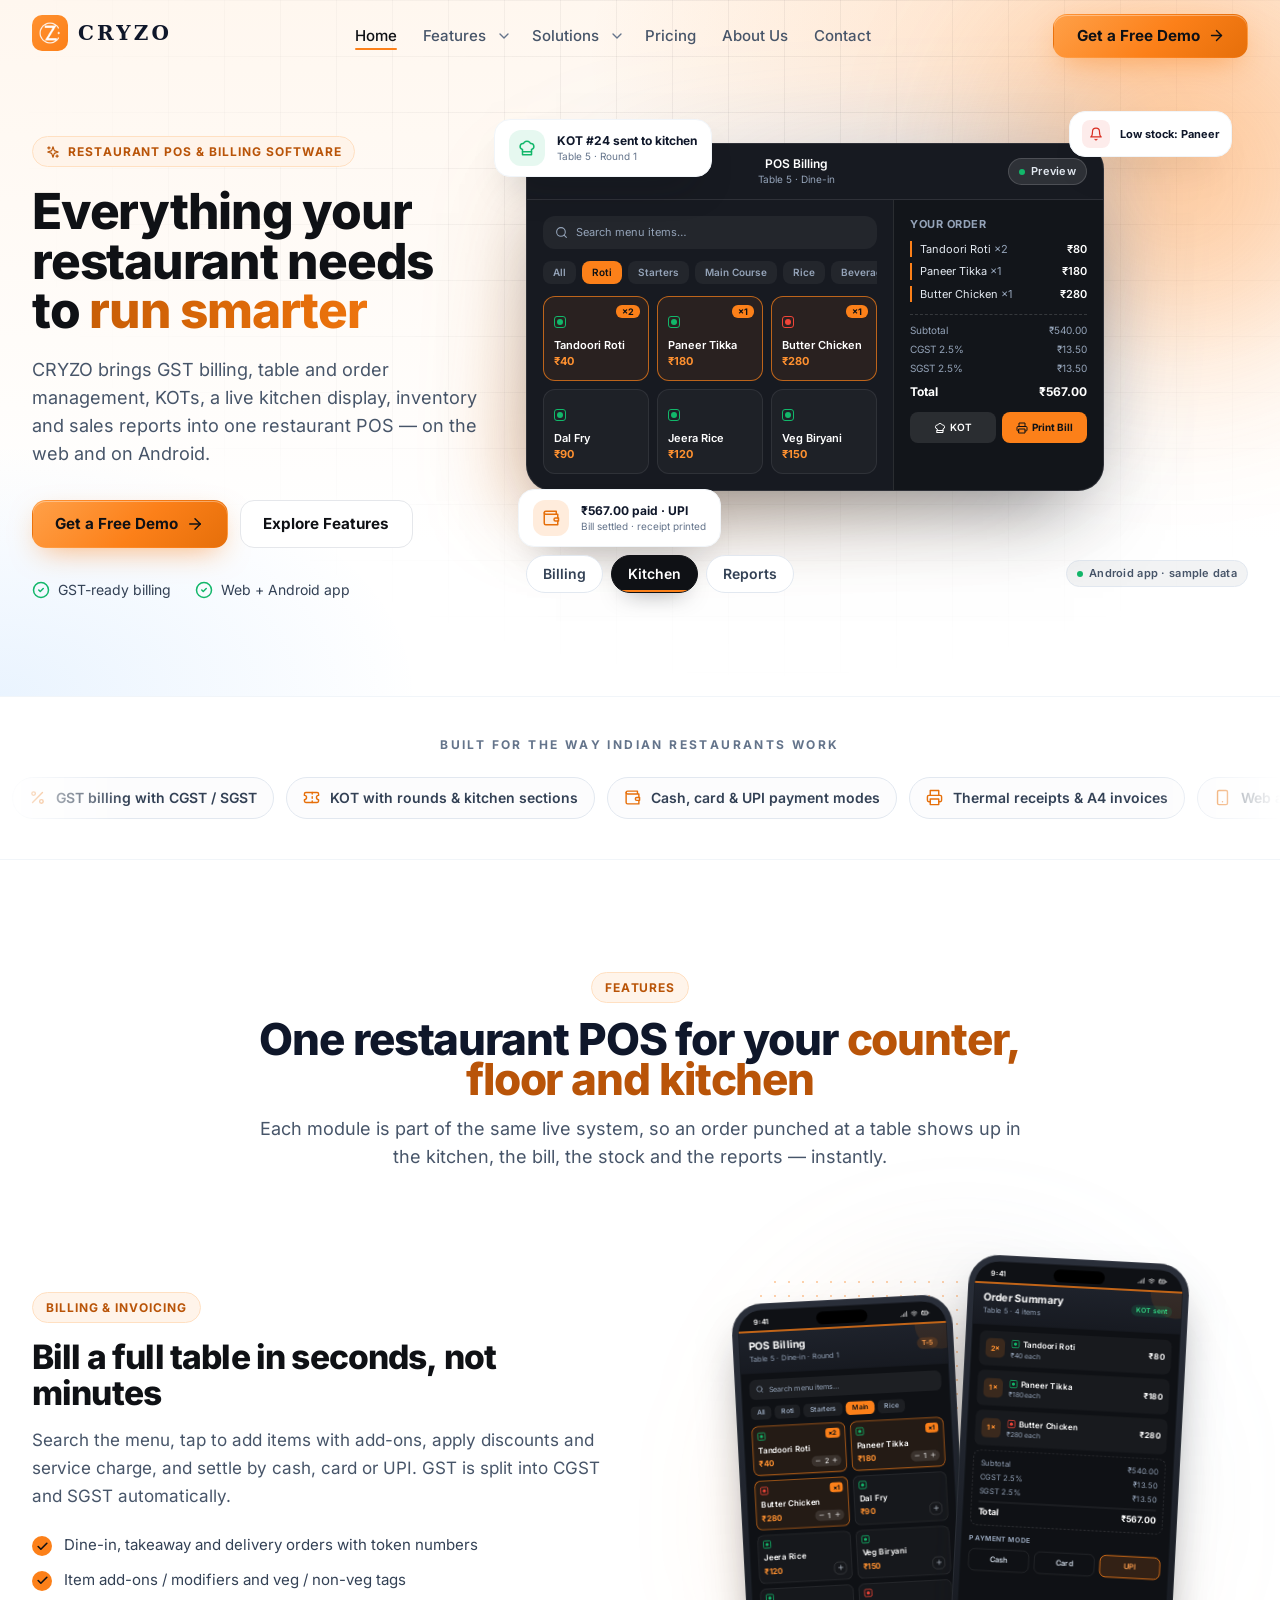
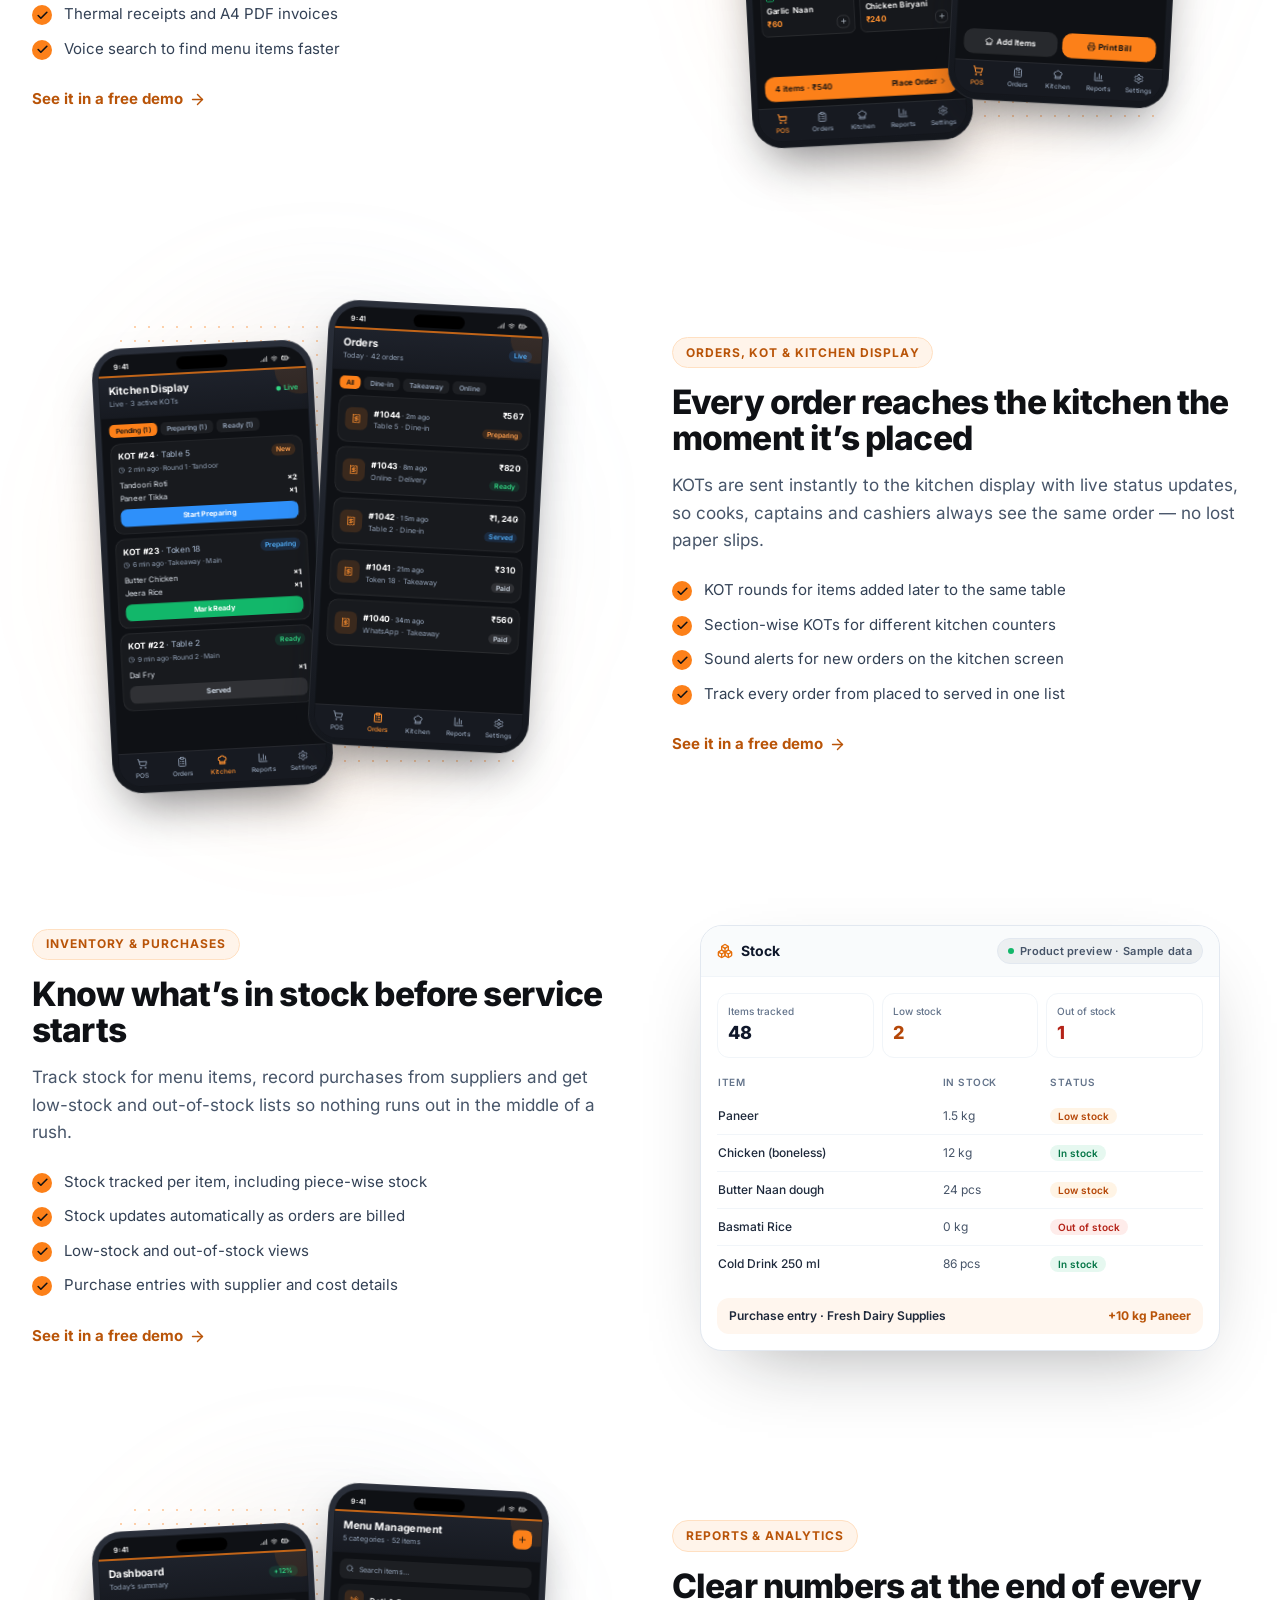
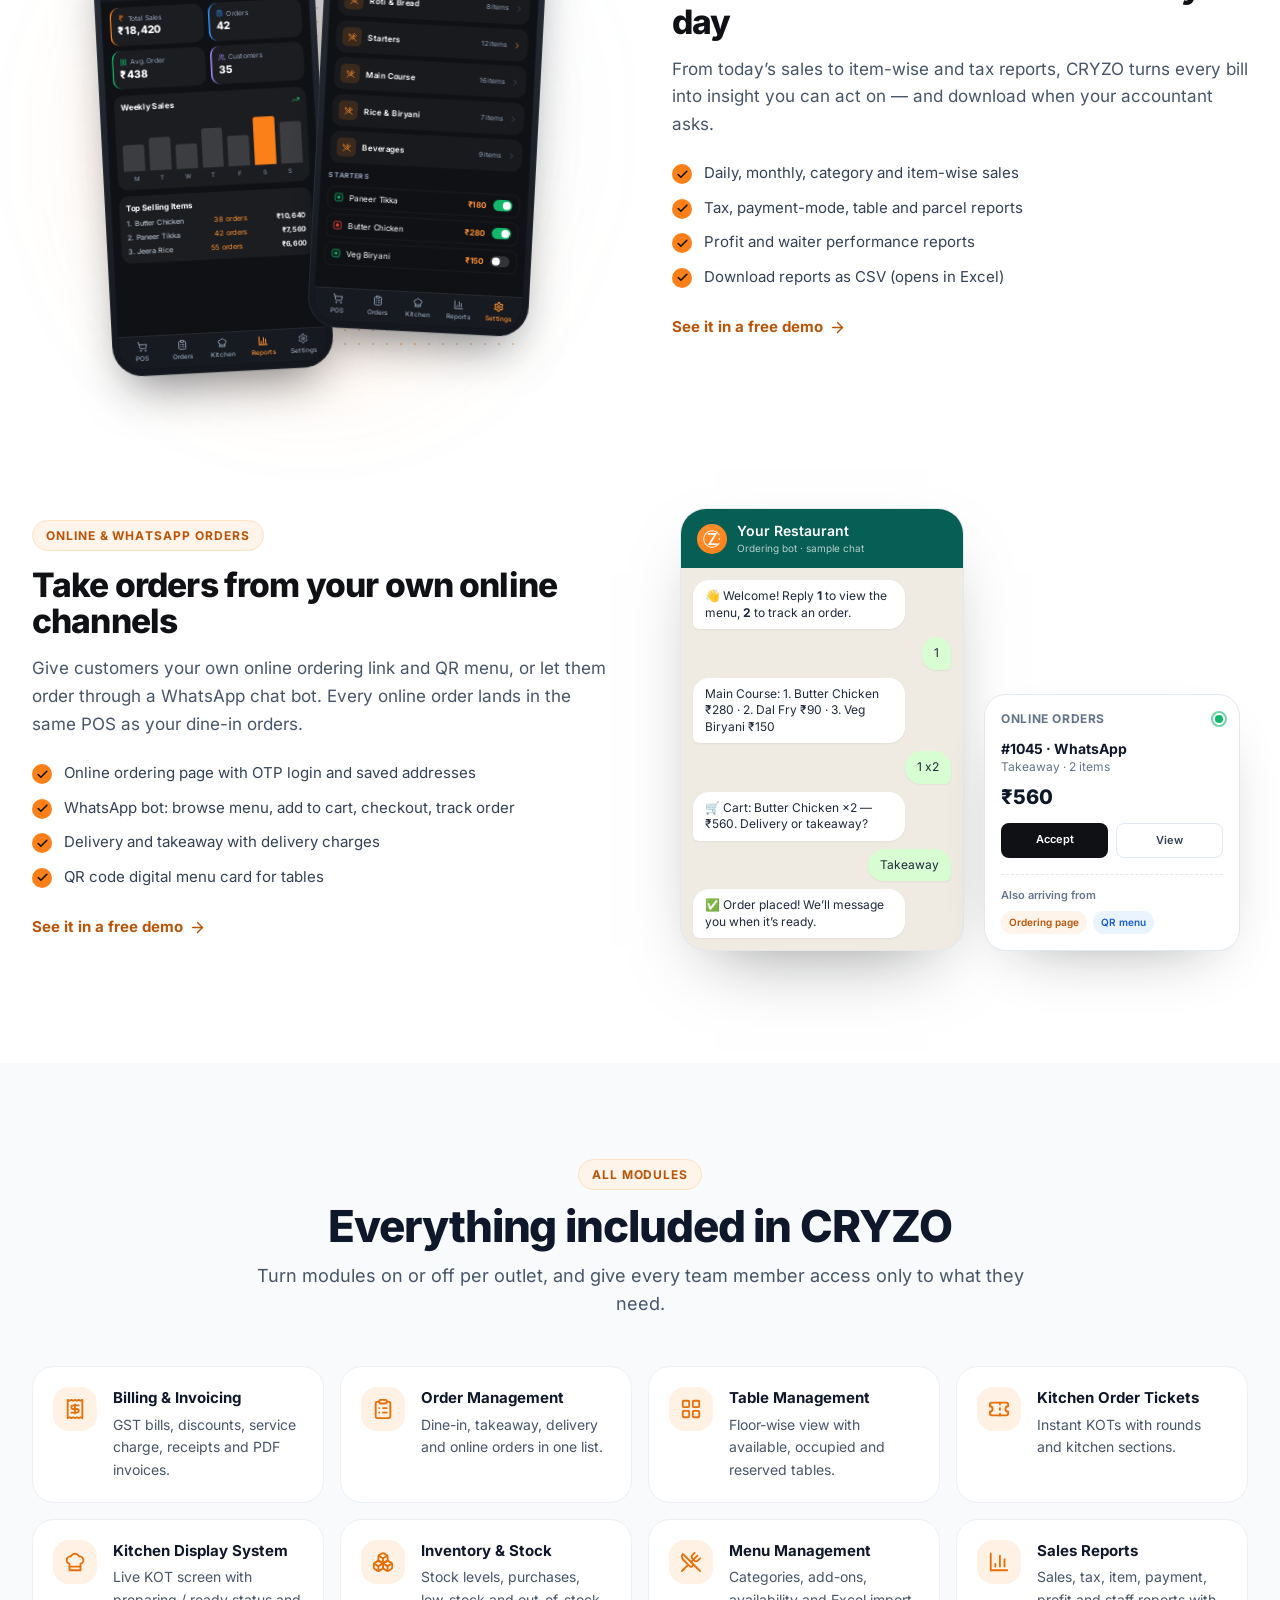
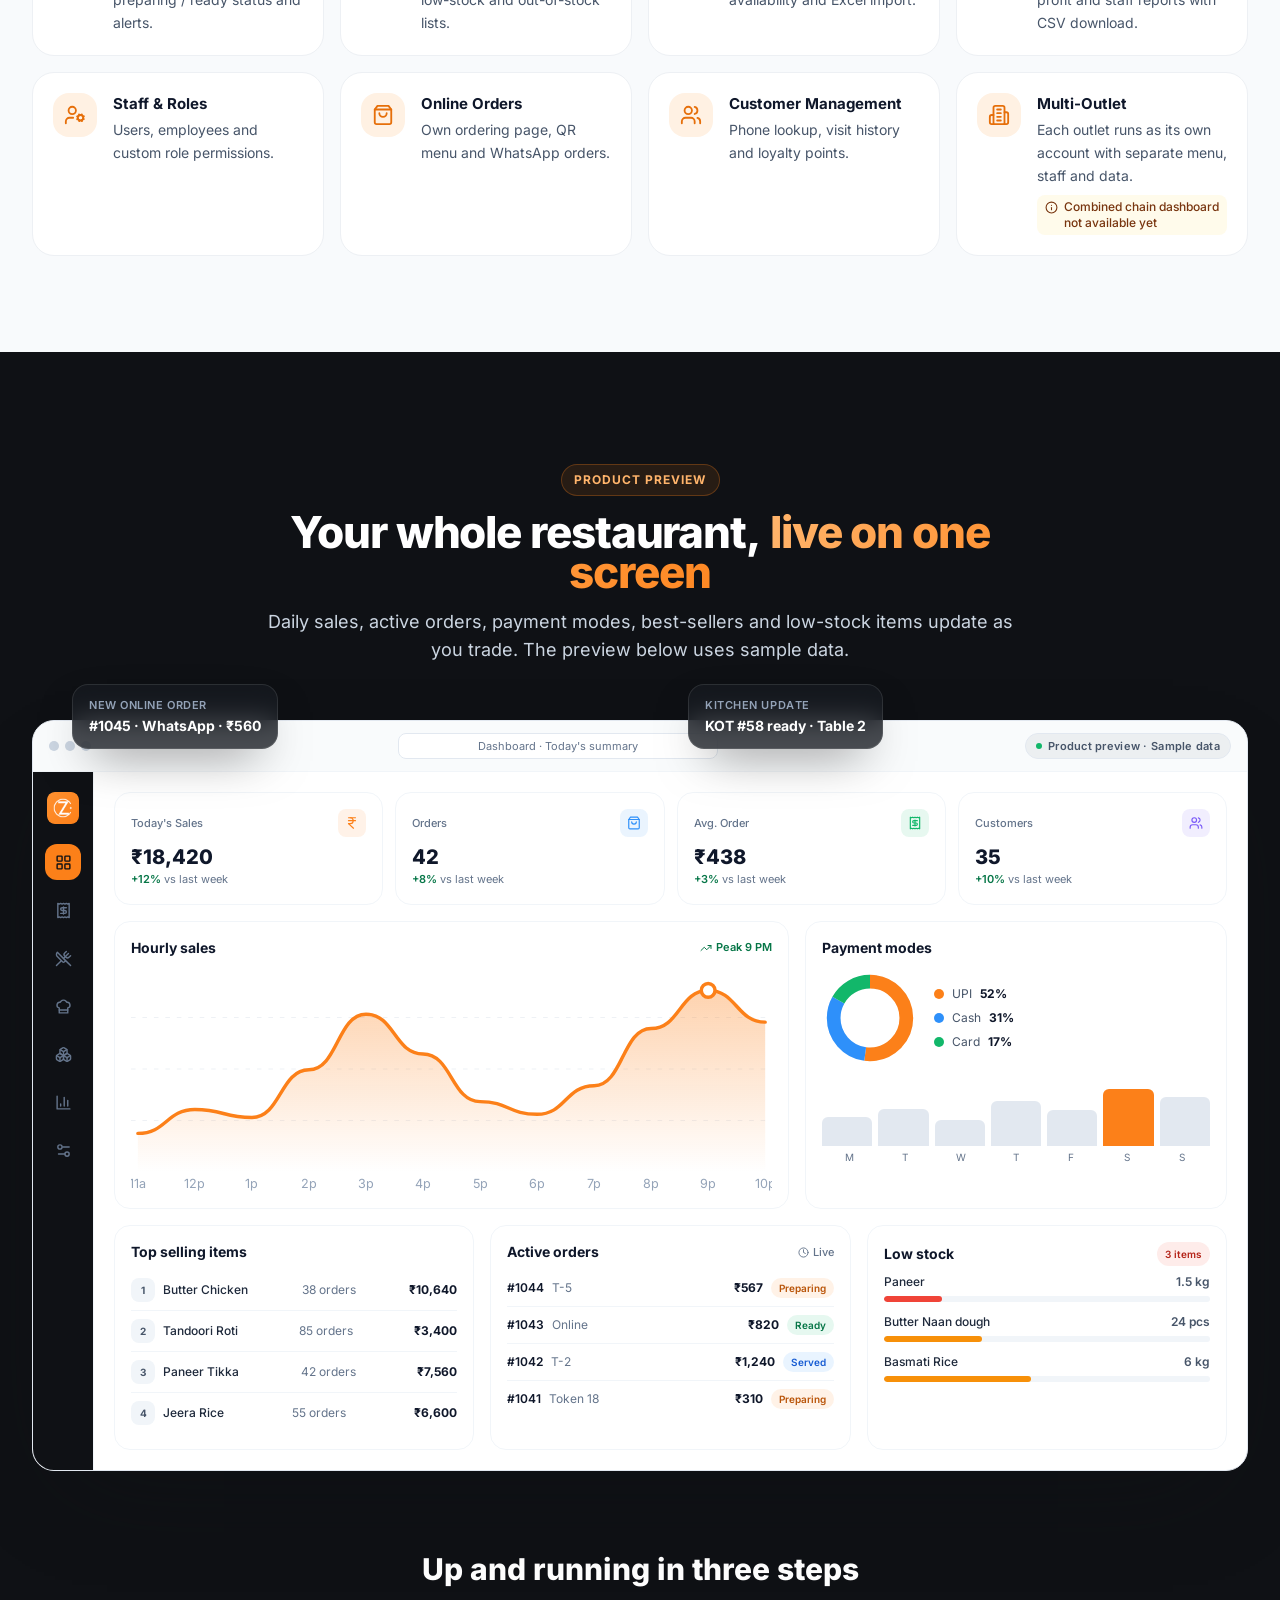
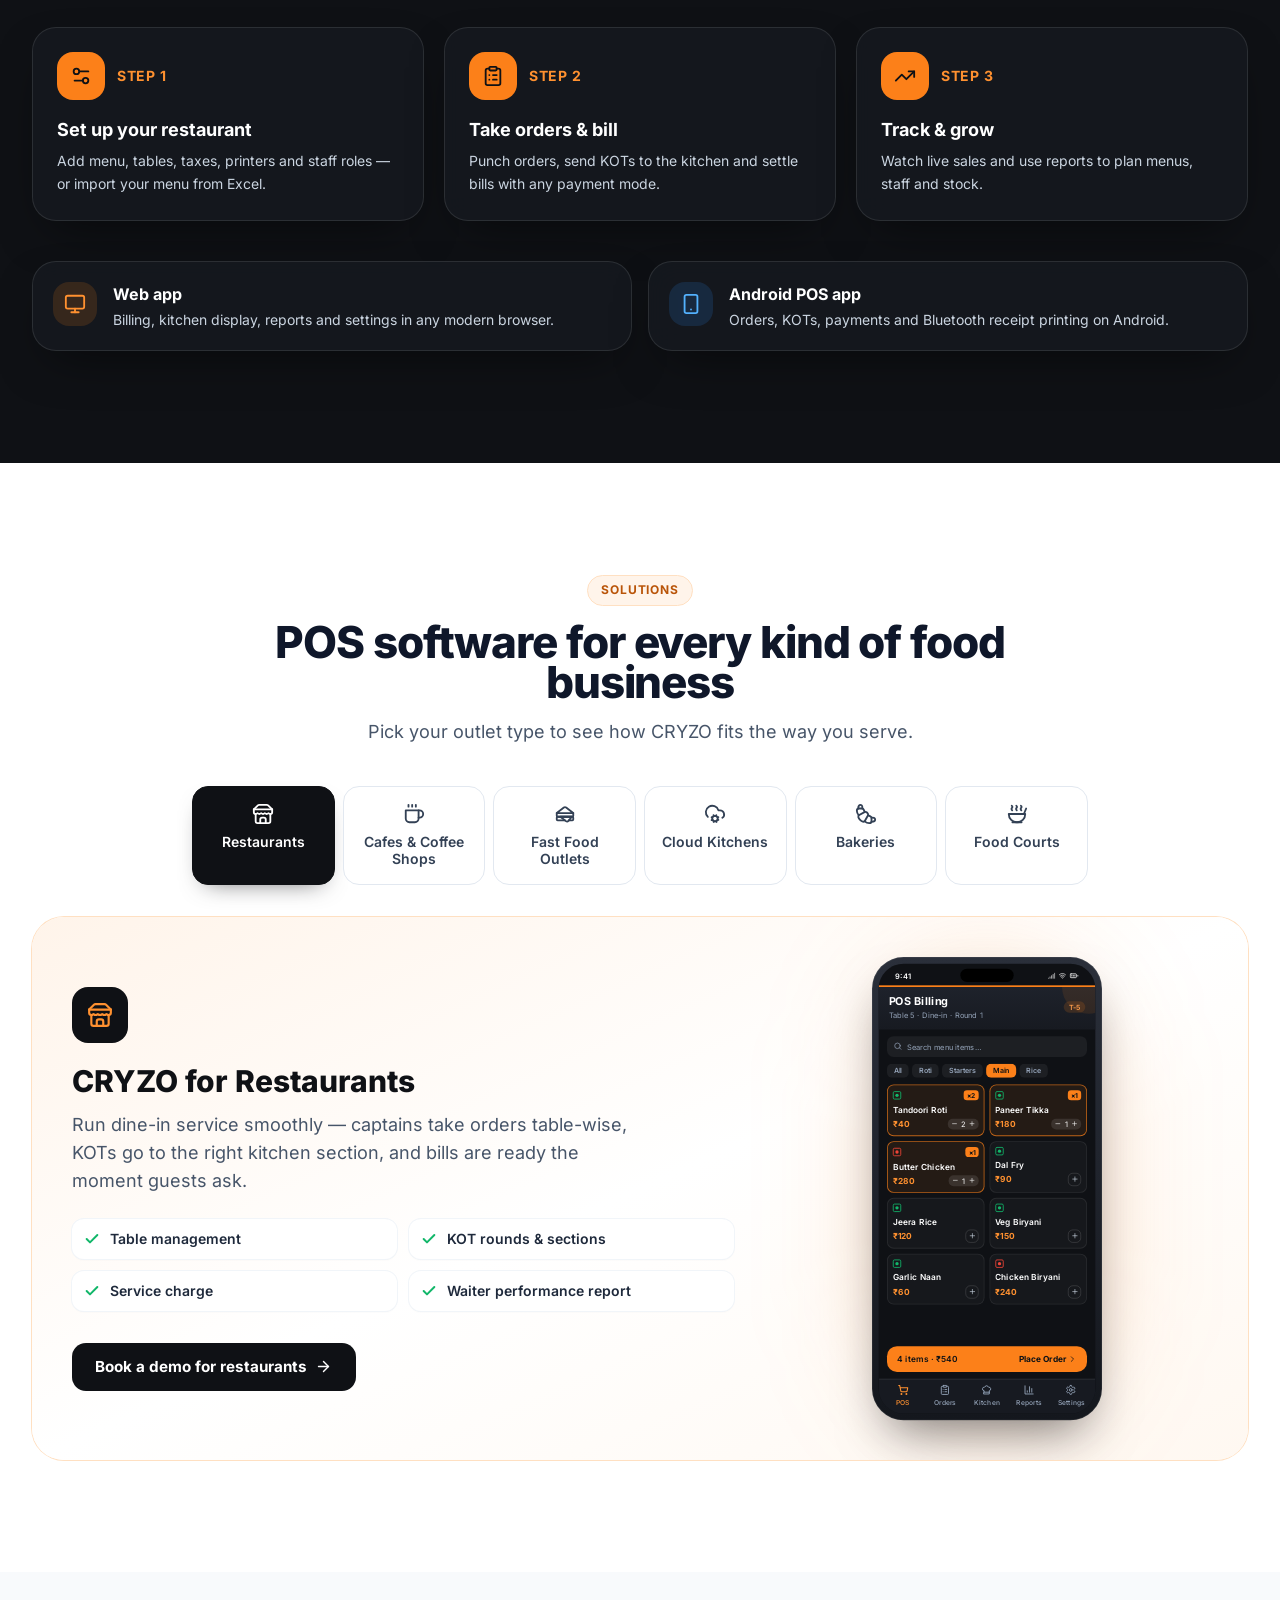
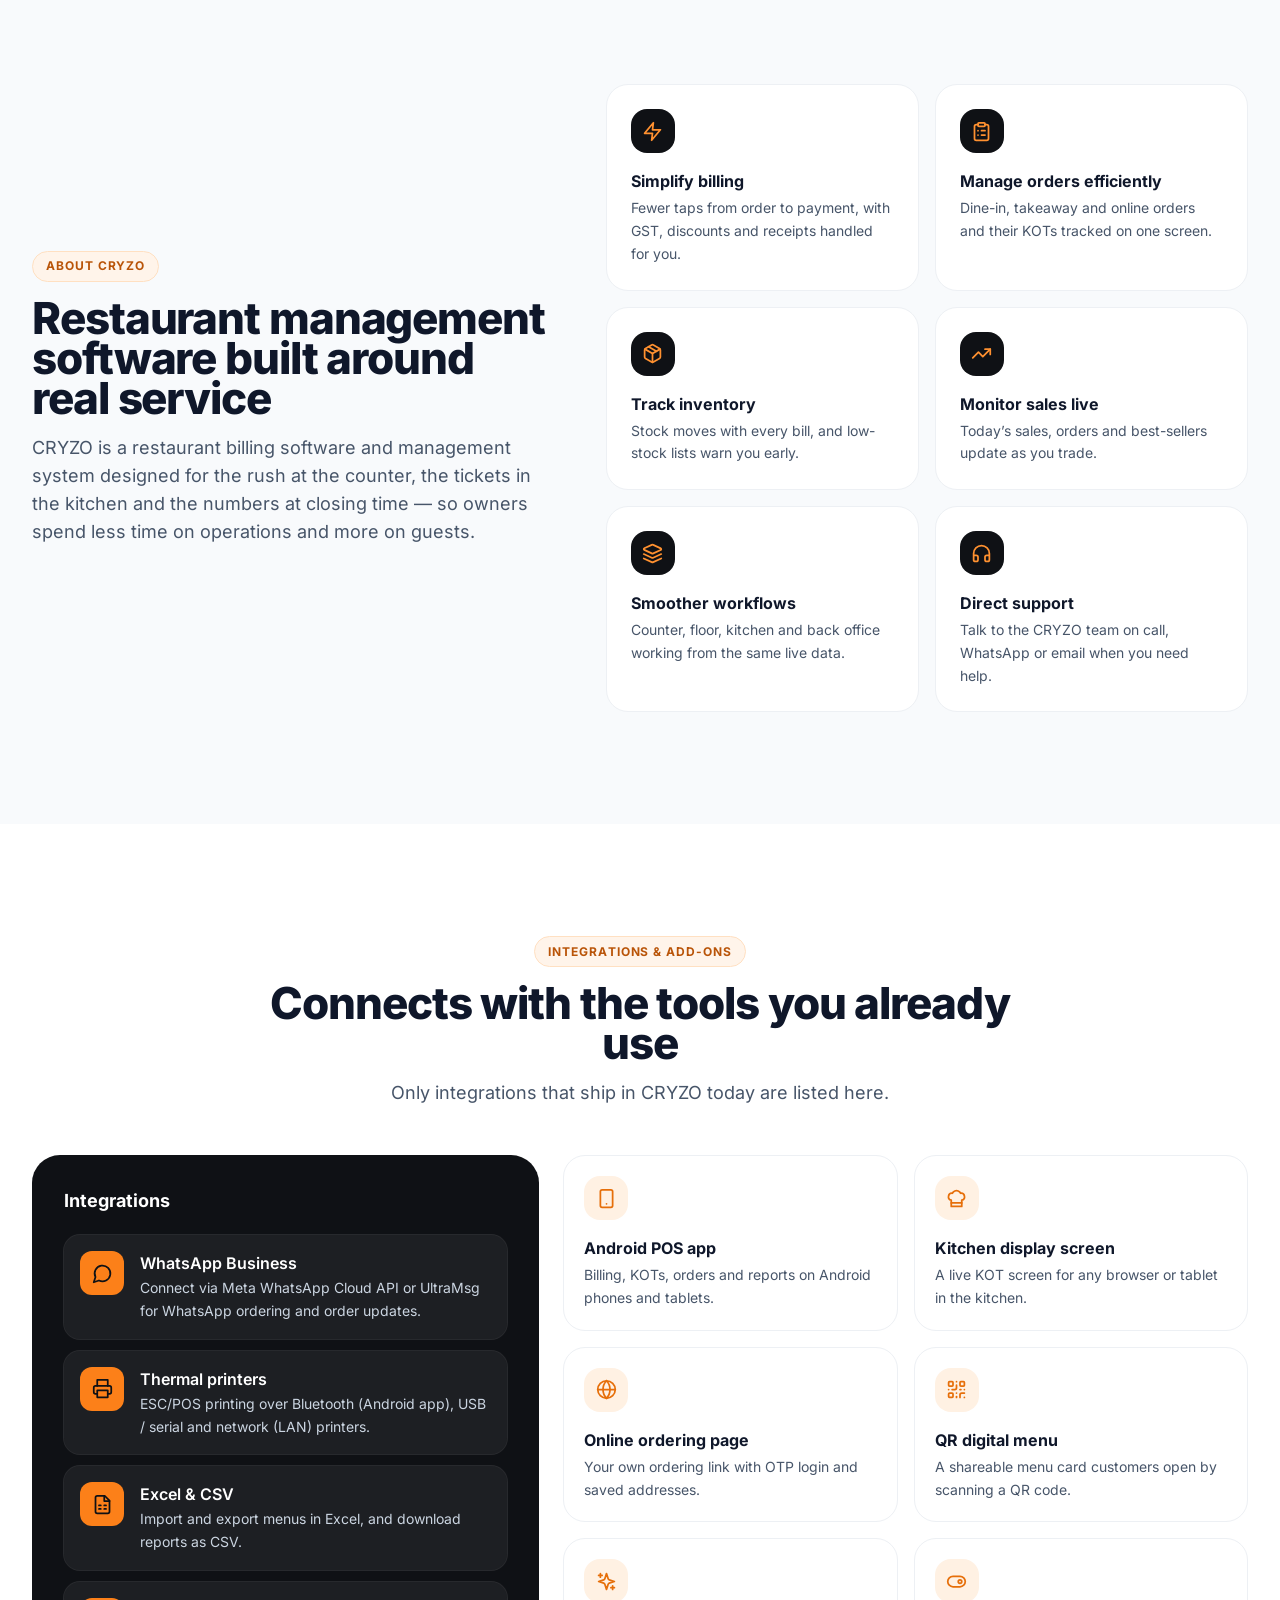
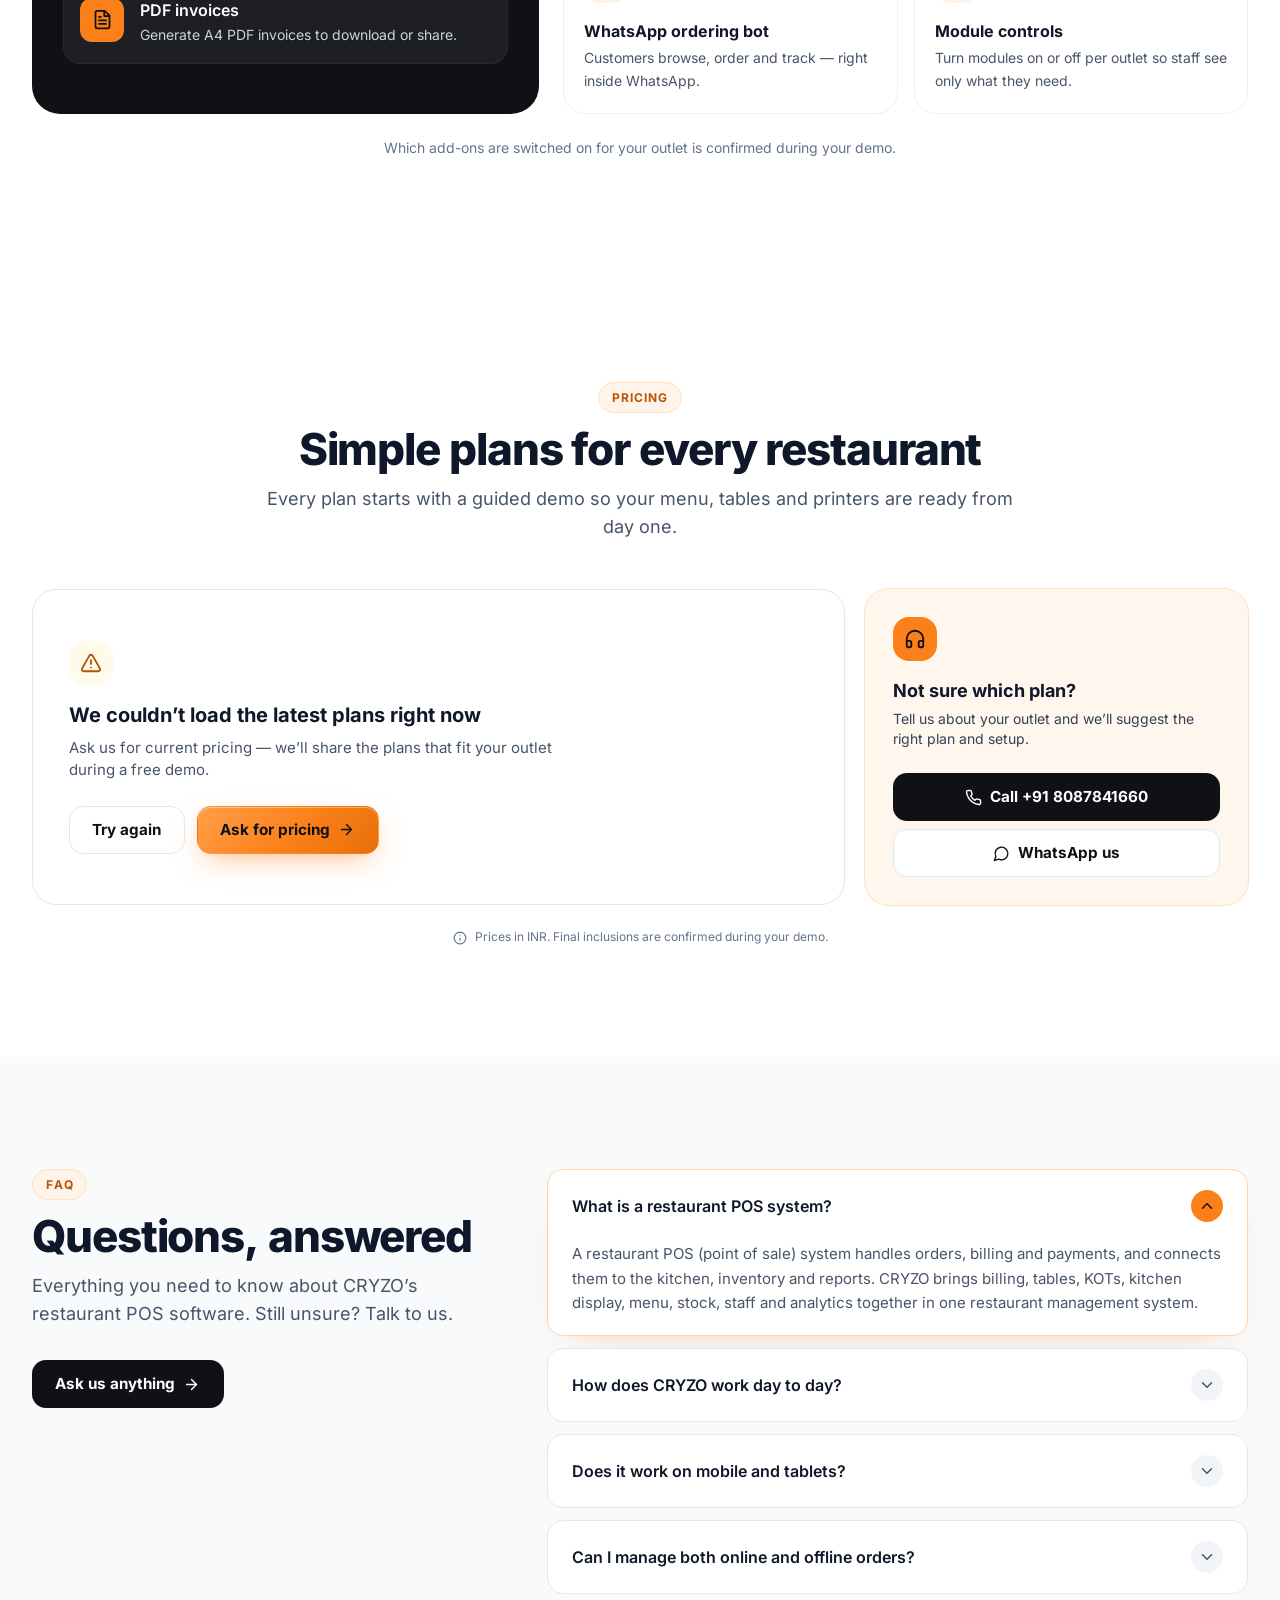
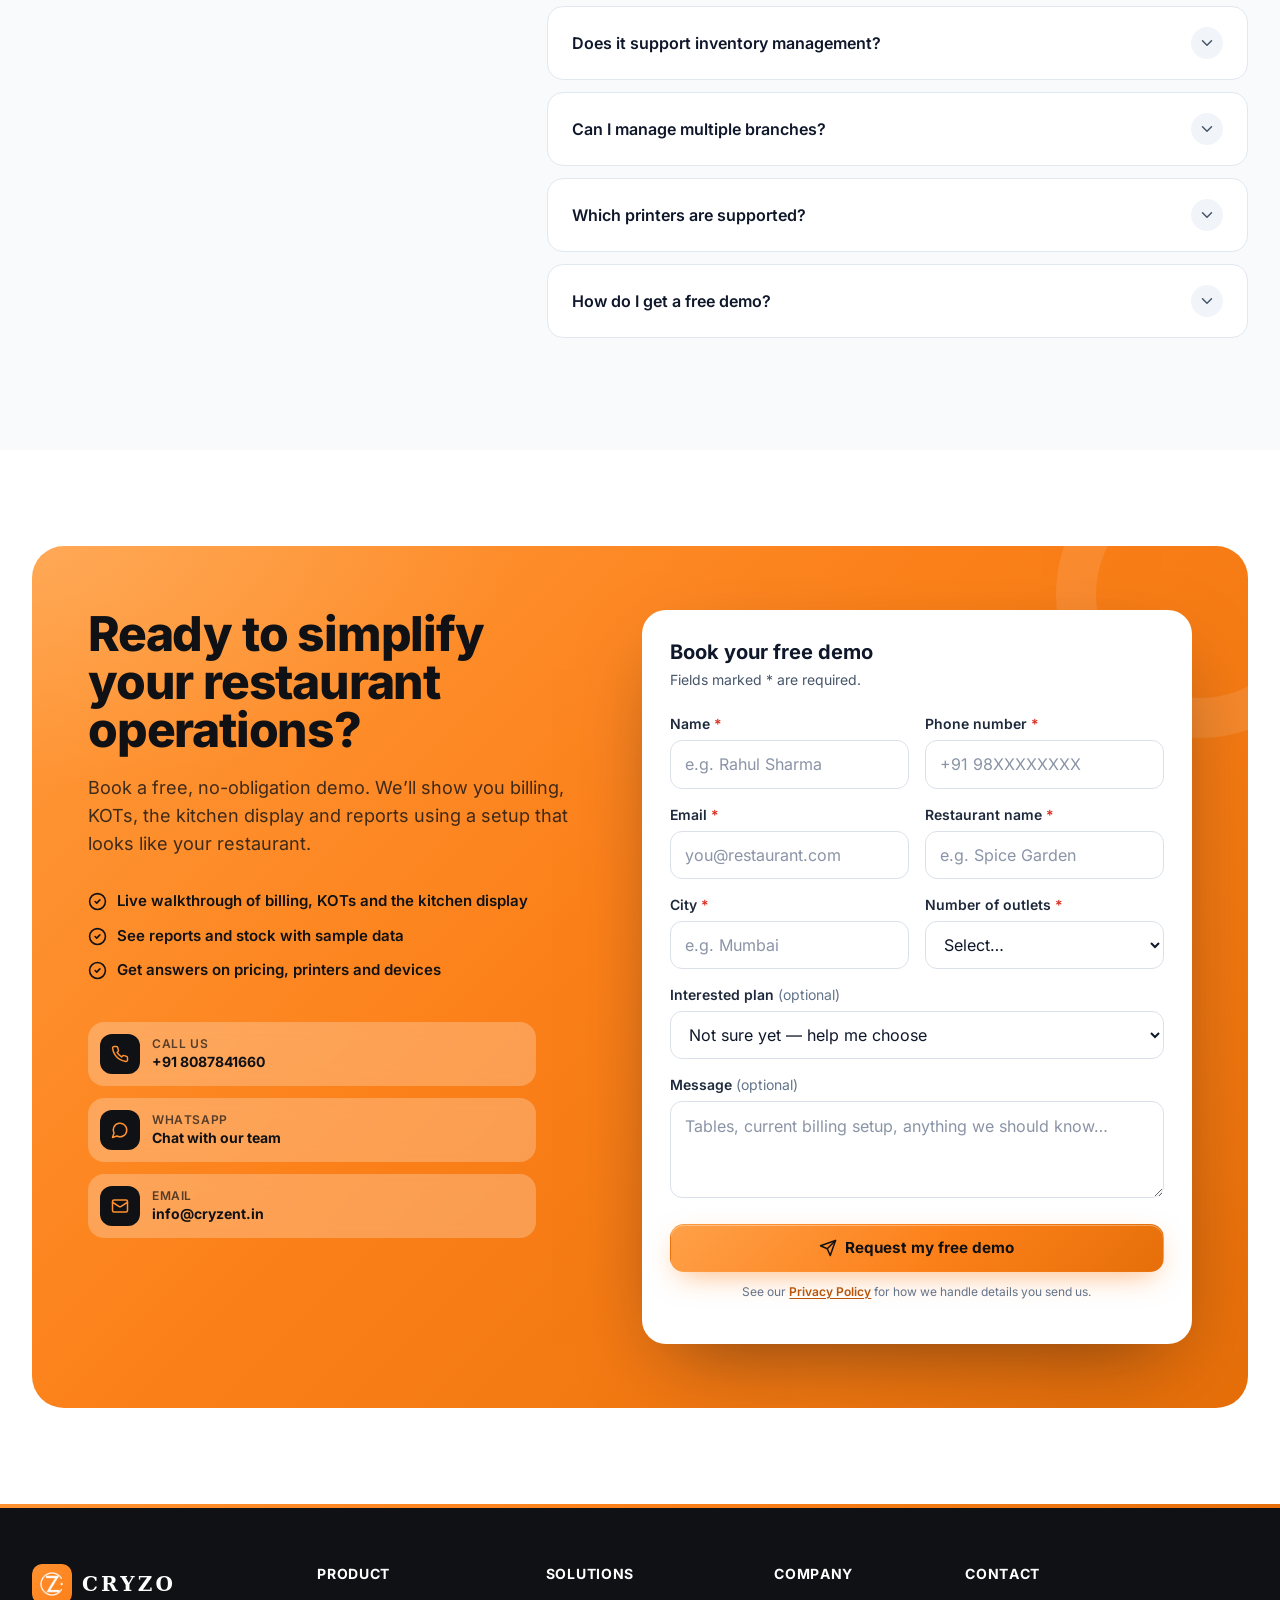
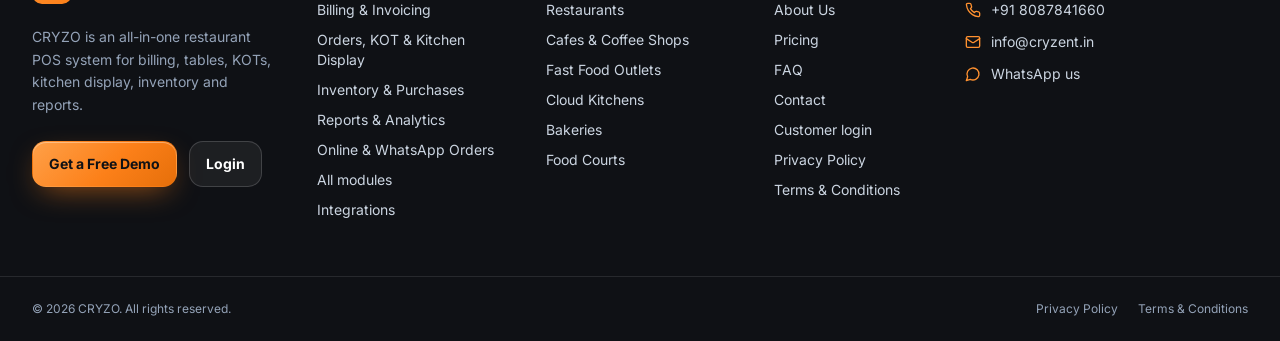
==== commit ad1d1776: "Cryzo Build" ====
--- a/index.html
+++ b/index.html
@@ -8,27 +8,29 @@
     <title>Restaurant POS &amp; Billing Software | CRYZO</title>
     <meta name="description" content="CRYZO restaurant POS: GST billing, tables, KOT, kitchen display, inventory, online &amp; WhatsApp orders and sales reports on web and Android. Get a free demo." />
     <meta name="robots" content="index, follow, max-image-preview:large" />
+    <link rel="canonical" href="https://cryzo.shop/" />
     <meta property="og:type" content="website" />
     <meta property="og:site_name" content="CRYZO" />
     <meta property="og:locale" content="en_IN" />
     <meta property="og:title" content="Restaurant POS &amp; Billing Software | CRYZO" />
     <meta property="og:description" content="CRYZO restaurant POS: GST billing, tables, KOT, kitchen display, inventory, online &amp; WhatsApp orders and sales reports on web and Android. Get a free demo." />
-    <meta property="og:image" content="/images/og-image.png" />
+    <meta property="og:url" content="https://cryzo.shop/" />
+    <meta property="og:image" content="https://cryzo.shop/images/og-image.png" />
     <meta property="og:image:width" content="1200" />
     <meta property="og:image:height" content="630" />
     <meta property="og:image:alt" content="CRYZO Restaurant POS System — billing, tables, KOT, inventory and reports" />
     <meta name="twitter:card" content="summary_large_image" />
     <meta name="twitter:title" content="Restaurant POS &amp; Billing Software | CRYZO" />
     <meta name="twitter:description" content="CRYZO restaurant POS: GST billing, tables, KOT, kitchen display, inventory, online &amp; WhatsApp orders and sales reports on web and Android. Get a free demo." />
-    <meta name="twitter:image" content="/images/og-image.png" />
+    <meta name="twitter:image" content="https://cryzo.shop/images/og-image.png" />
     <meta name="theme-color" content="#0f1115" />
-    <script type="application/ld+json">{"@context":"https://schema.org","@graph":[{"@type":"Organization","name":"CRYZO","email":"akshaykadam240596@gmail.com","telephone":"+918087841660","contactPoint":[{"@type":"ContactPoint","contactType":"sales","telephone":"+918087841660","email":"akshaykadam240596@gmail.com","areaServed":"IN"}]},{"@type":"SoftwareApplication","name":"CRYZO","description":"CRYZO restaurant POS: GST billing, tables, KOT, kitchen display, inventory, online & WhatsApp orders and sales reports on web and Android. Get a free demo.","applicationCategory":"BusinessApplication","applicationSubCategory":"Restaurant POS System","operatingSystem":"Web, Android"},{"@type":"FAQPage","mainEntity":[{"@type":"Question","name":"What is a restaurant POS system?","acceptedAnswer":{"@type":"Answer","text":"A restaurant POS (point of sale) system handles orders, billing and payments, and connects them to the kitchen, inventory and reports. CRYZO brings billing, tables, KOTs, kitchen display, menu, stock, staff and analytics together in one restaurant management system."}},{"@type":"Question","name":"How does CRYZO work day to day?","acceptedAnswer":{"@type":"Answer","text":"Staff punch an order on the web app or Android app, and a KOT reaches the kitchen display instantly. When guests are ready, you generate a GST bill, record the payment (cash, card or UPI) and print or share the receipt. Every sale flows into the dashboard and reports automatically."}},{"@type":"Question","name":"Does it work on mobile and tablets?","acceptedAnswer":{"@type":"Answer","text":"Yes. The web app is responsive on phones, tablets and desktops, and there is a dedicated Android POS app for billing, KOTs, orders and reports."}},{"@type":"Question","name":"Can I manage both online and offline orders?","acceptedAnswer":{"@type":"Answer","text":"Yes. Dine-in, takeaway and delivery orders are handled at the POS. Orders from your own online ordering page, QR menu and WhatsApp bot appear in the Online Orders screen alongside them."}},{"@type":"Question","name":"Does it support inventory management?","acceptedAnswer":{"@type":"Answer","text":"Yes. You can track stock per item (including piece-wise stock), record purchases, and view low-stock and out-of-stock items. Stock is reduced automatically as orders are billed for items that track stock."}},{"@type":"Question","name":"Can I manage multiple branches?","acceptedAnswer":{"@type":"Answer","text":"Each outlet runs as its own CRYZO account with its own menu, staff and data, so multiple branches can be set up on the platform. A single combined dashboard across all branches is not available yet."}},{"@type":"Question","name":"Which printers are supported?","acceptedAnswer":{"@type":"Answer","text":"CRYZO prints ESC/POS thermal receipts and KOTs. The Android app prints over Bluetooth, and the web setup supports USB / serial and network (LAN) printers. A4 PDF invoices are also available."}},{"@type":"Question","name":"How do I get a free demo?","acceptedAnswer":{"@type":"Answer","text":"Fill in the demo form on this page and send your details to us on WhatsApp or email, or call us directly. We will walk you through CRYZO using a setup that matches your restaurant."}}]}]}</script>
+    <script type="application/ld+json">{"@context":"https://schema.org","@graph":[{"@type":"Organization","@id":"https://cryzo.shop/#organization","name":"CRYZO","url":"https://cryzo.shop/","logo":"https://cryzo.shop/icons/icon-512.png","email":"info@cryzent.in","telephone":"+918087841660","contactPoint":[{"@type":"ContactPoint","contactType":"sales","telephone":"+918087841660","email":"info@cryzent.in","areaServed":"IN"}]},{"@type":"WebSite","@id":"https://cryzo.shop/#website","url":"https://cryzo.shop/","name":"CRYZO","publisher":{"@id":"https://cryzo.shop/#organization"},"inLanguage":"en-IN"},{"@type":"SoftwareApplication","name":"CRYZO","description":"CRYZO restaurant POS: GST billing, tables, KOT, kitchen display, inventory, online & WhatsApp orders and sales reports on web and Android. Get a free demo.","applicationCategory":"BusinessApplication","applicationSubCategory":"Restaurant POS System","operatingSystem":"Web, Android","url":"https://cryzo.shop/","image":"https://cryzo.shop/images/og-image.png","publisher":{"@id":"https://cryzo.shop/#organization"}},{"@type":"FAQPage","mainEntity":[{"@type":"Question","name":"What is a restaurant POS system?","acceptedAnswer":{"@type":"Answer","text":"A restaurant POS (point of sale) system handles orders, billing and payments, and connects them to the kitchen, inventory and reports. CRYZO brings billing, tables, KOTs, kitchen display, menu, stock, staff and analytics together in one restaurant management system."}},{"@type":"Question","name":"How does CRYZO work day to day?","acceptedAnswer":{"@type":"Answer","text":"Staff punch an order on the web app or Android app, and a KOT reaches the kitchen display instantly. When guests are ready, you generate a GST bill, record the payment (cash, card or UPI) and print or share the receipt. Every sale flows into the dashboard and reports automatically."}},{"@type":"Question","name":"Does it work on mobile and tablets?","acceptedAnswer":{"@type":"Answer","text":"Yes. The web app is responsive on phones, tablets and desktops, and there is a dedicated Android POS app for billing, KOTs, orders and reports."}},{"@type":"Question","name":"Can I manage both online and offline orders?","acceptedAnswer":{"@type":"Answer","text":"Yes. Dine-in, takeaway and delivery orders are handled at the POS. Orders from your own online ordering page, QR menu and WhatsApp bot appear in the Online Orders screen alongside them."}},{"@type":"Question","name":"Does it support inventory management?","acceptedAnswer":{"@type":"Answer","text":"Yes. You can track stock per item (including piece-wise stock), record purchases, and view low-stock and out-of-stock items. Stock is reduced automatically as orders are billed for items that track stock."}},{"@type":"Question","name":"Can I manage multiple branches?","acceptedAnswer":{"@type":"Answer","text":"Each outlet runs as its own CRYZO account with its own menu, staff and data, so multiple branches can be set up on the platform. A single combined dashboard across all branches is not available yet."}},{"@type":"Question","name":"Which printers are supported?","acceptedAnswer":{"@type":"Answer","text":"CRYZO prints ESC/POS thermal receipts and KOTs. The Android app prints over Bluetooth, and the web setup supports USB / serial and network (LAN) printers. A4 PDF invoices are also available."}},{"@type":"Question","name":"How do I get a free demo?","acceptedAnswer":{"@type":"Answer","text":"Fill in the demo form on this page and send your details to us on WhatsApp or email, or call us directly. We will walk you through CRYZO using a setup that matches your restaurant."}}]}]}</script>
     <link rel="icon" href="/favicon.ico" sizes="48x48" />
     <link rel="icon" type="image/png" sizes="32x32" href="/favicon-32x32.png" />
     <link rel="apple-touch-icon" href="/apple-touch-icon.png" />
     <link rel="manifest" href="/site.webmanifest" />
-    <script type="module" crossorigin src="/assets/main-BirD-gd4.js"></script>
-    <link rel="modulepreload" crossorigin href="/assets/landing-BGB6IcC6.js">
+    <script type="module" crossorigin src="/assets/main-BtH0Vup1.js"></script>
+    <link rel="modulepreload" crossorigin href="/assets/landing-oTFfnHNo.js">
     <style>@font-face{font-family:Inter;font-style:normal;font-display:swap;font-weight:400;src:url(/assets/inter-latin-400-normal-C38fXH4l.woff2) format("woff2"),url(/assets/inter-latin-400-normal-CyCys3Eg.woff) format("woff")}@font-face{font-family:Inter;font-style:normal;font-display:swap;font-weight:500;src:url(/assets/inter-latin-500-normal-Cerq10X2.woff2) format("woff2"),url(/assets/inter-latin-500-normal-BL9OpVg8.woff) format("woff")}@font-face{font-family:Inter;font-style:normal;font-display:swap;font-weight:600;src:url(/assets/inter-latin-600-normal-LgqL8muc.woff2) format("woff2"),url(/assets/inter-latin-600-normal-CiBQ2DWP.woff) format("woff")}@font-face{font-family:Inter;font-style:normal;font-display:swap;font-weight:700;src:url(/assets/inter-latin-700-normal-Yt3aPRUw.woff2) format("woff2"),url(/assets/inter-latin-700-normal-BLAVimhd.woff) format("woff")}@font-face{font-family:Inter;font-style:normal;font-display:swap;font-weight:800;src:url(/assets/inter-latin-800-normal-BYj_oED-.woff2) format("woff2"),url(/assets/inter-latin-800-normal-D1mf63XC.woff) format("woff")}@font-face{font-family:Inter;font-style:normal;font-display:swap;font-weight:400;src:url(/assets/inter-latin-ext-400-normal-C1nco2VV.woff2) format("woff2"),url(/assets/inter-latin-ext-400-normal-77YHD8bZ.woff) format("woff")}@font-face{font-family:Inter;font-style:normal;font-display:swap;font-weight:600;src:url(/assets/inter-latin-ext-600-normal-D2bJ5OIk.woff2) format("woff2"),url(/assets/inter-latin-ext-600-normal-CIVaiw4L.woff) format("woff")}@font-face{font-family:Inter;font-style:normal;font-display:swap;font-weight:700;src:url(/assets/inter-latin-ext-700-normal-Ca8adRJv.woff2) format("woff2"),url(/assets/inter-latin-ext-700-normal-TidjK2hL.woff) format("woff")}@font-face{font-family:Inter;font-style:normal;font-display:swap;font-weight:800;src:url(/assets/inter-latin-ext-800-normal-DZJjya6U.woff2) format("woff2"),url(/assets/inter-latin-ext-800-normal-BOMpwxm3.woff) format("woff")}*,:before,:after{--tw-border-spacing-x: 0;--tw-border-spacing-y: 0;--tw-translate-x: 0;--tw-translate-y: 0;--tw-rotate: 0;--tw-skew-x: 0;--tw-skew-y: 0;--tw-scale-x: 1;--tw-scale-y: 1;--tw-pan-x: ;--tw-pan-y: ;--tw-pinch-zoom: ;--tw-scroll-snap-strictness: proximity;--tw-gradient-from-position: ;--tw-gradient-via-position: ;--tw-gradient-to-position: ;--tw-ordinal: ;--tw-slashed-zero: ;--tw-numeric-figure: ;--tw-numeric-spacing: ;--tw-numeric-fraction: ;--tw-ring-inset: ;--tw-ring-offset-width: 0px;--tw-ring-offset-color: #fff;--tw-ring-color: rgb(59 130 246 / .5);--tw-ring-offset-shadow: 0 0 #0000;--tw-ring-shadow: 0 0 #0000;--tw-shadow: 0 0 #0000;--tw-shadow-colored: 0 0 #0000;--tw-blur: ;--tw-brightness: ;--tw-contrast: ;--tw-grayscale: ;--tw-hue-rotate: ;--tw-invert: ;--tw-saturate: ;--tw-sepia: ;--tw-drop-shadow: ;--tw-backdrop-blur: ;--tw-backdrop-brightness: ;--tw-backdrop-contrast: ;--tw-backdrop-grayscale: ;--tw-backdrop-hue-rotate: ;--tw-backdrop-invert: ;--tw-backdrop-opacity: ;--tw-backdrop-saturate: ;--tw-backdrop-sepia: ;--tw-contain-size: ;--tw-contain-layout: ;--tw-contain-paint: ;--tw-contain-style: }::backdrop{--tw-border-spacing-x: 0;--tw-border-spacing-y: 0;--tw-translate-x: 0;--tw-translate-y: 0;--tw-rotate: 0;--tw-skew-x: 0;--tw-skew-y: 0;--tw-scale-x: 1;--tw-scale-y: 1;--tw-pan-x: ;--tw-pan-y: ;--tw-pinch-zoom: ;--tw-scroll-snap-strictness: proximity;--tw-gradient-from-position: ;--tw-gradient-via-position: ;--tw-gradient-to-position: ;--tw-ordinal: ;--tw-slashed-zero: ;--tw-numeric-figure: ;--tw-numeric-spacing: ;--tw-numeric-fraction: ;--tw-ring-inset: ;--tw-ring-offset-width: 0px;--tw-ring-offset-color: #fff;--tw-ring-color: rgb(59 130 246 / .5);--tw-ring-offset-shadow: 0 0 #0000;--tw-ring-shadow: 0 0 #0000;--tw-shadow: 0 0 #0000;--tw-shadow-colored: 0 0 #0000;--tw-blur: ;--tw-brightness: ;--tw-contrast: ;--tw-grayscale: ;--tw-hue-rotate: ;--tw-invert: ;--tw-saturate: ;--tw-sepia: ;--tw-drop-shadow: ;--tw-backdrop-blur: ;--tw-backdrop-brightness: ;--tw-backdrop-contrast: ;--tw-backdrop-grayscale: ;--tw-backdrop-hue-rotate: ;--tw-backdrop-invert: ;--tw-backdrop-opacity: ;--tw-backdrop-saturate: ;--tw-backdrop-sepia: ;--tw-contain-size: ;--tw-contain-layout: ;--tw-contain-paint: ;--tw-contain-style: }*,:before,:after{box-sizing:border-box;border-width:0;border-style:solid;border-color:#e5e7eb}:before,:after{--tw-content: ""}html,:host{line-height:1.5;-webkit-text-size-adjust:100%;-moz-tab-size:4;-o-tab-size:4;tab-size:4;font-family:Inter,system-ui,sans-serif;font-feature-settings:normal;font-variation-settings:normal;-webkit-tap-highlight-color:transparent}body{margin:0;line-height:inherit}hr{height:0;color:inherit;border-top-width:1px}abbr:where([title]){-webkit-text-decoration:underline dotted;text-decoration:underline dotted}h1,h2,h3,h4,h5,h6{font-size:inherit;font-weight:inherit}a{color:inherit;text-decoration:inherit}b,strong{font-weight:bolder}code,kbd,samp,pre{font-family:ui-monospace,SFMono-Regular,Menlo,Monaco,Consolas,Liberation Mono,Courier New,monospace;font-feature-settings:normal;font-variation-settings:normal;font-size:1em}small{font-size:80%}sub,sup{font-size:75%;line-height:0;position:relative;vertical-align:baseline}sub{bottom:-.25em}sup{top:-.5em}table{text-indent:0;border-color:inherit;border-collapse:collapse}button,input,optgroup,select,textarea{font-family:inherit;font-feature-settings:inherit;font-variation-settings:inherit;font-size:100%;font-weight:inherit;line-height:inherit;letter-spacing:inherit;color:inherit;margin:0;padding:0}button,select{text-transform:none}button,input:where([type=button]),input:where([type=reset]),input:where([type=submit]){-webkit-appearance:button;background-color:transparent;background-image:none}:-moz-focusring{outline:auto}:-moz-ui-invalid{box-shadow:none}progress{vertical-align:baseline}::-webkit-inner-spin-button,::-webkit-outer-spin-button{height:auto}[type=search]{-webkit-appearance:textfield;outline-offset:-2px}::-webkit-search-decoration{-webkit-appearance:none}::-webkit-file-upload-button{-webkit-appearance:button;font:inherit}summary{display:list-item}blockquote,dl,dd,h1,h2,h3,h4,h5,h6,hr,figure,p,pre{margin:0}fieldset{margin:0;padding:0}legend{padding:0}ol,ul,menu{list-style:none;margin:0;padding:0}dialog{padding:0}textarea{resize:vertical}input::-moz-placeholder,textarea::-moz-placeholder{opacity:1;color:#9ca3af}input::placeholder,textarea::placeholder{opacity:1;color:#9ca3af}button,[role=button]{cursor:pointer}:disabled{cursor:default}img,svg,video,canvas,audio,iframe,embed,object{display:block;vertical-align:middle}img,video{max-width:100%;height:auto}[hidden]:where(:not([hidden=until-found])){display:none}.sr-only{position:absolute;width:1px;height:1px;padding:0;margin:-1px;overflow:hidden;clip:rect(0,0,0,0);white-space:nowrap;border-width:0}.pointer-events-none{pointer-events:none}.visible{visibility:visible}.static{position:static}.fixed{position:fixed}.absolute{position:absolute}.relative{position:relative}.-inset-6{top:-1.5rem;right:-1.5rem;bottom:-1.5rem;left:-1.5rem}.inset-10{top:2.5rem;right:2.5rem;bottom:2.5rem;left:2.5rem}.inset-4{top:1rem;right:1rem;bottom:1rem;left:1rem}.inset-x-0{left:0;right:0}.inset-x-6{left:1.5rem;right:1.5rem}.inset-y-10{top:2.5rem;bottom:2.5rem}.-bottom-12{bottom:-3rem}.-bottom-14{bottom:-3.5rem}.-bottom-16{bottom:-4rem}.-bottom-6{bottom:-1.5rem}.-left-2{left:-.5rem}.-left-3{left:-.75rem}.-left-\[9999px\]{left:-9999px}.-right-2{right:-.5rem}.-right-20{right:-5rem}.-right-24{right:-6rem}.-right-40{right:-10rem}.-right-6{right:-1.5rem}.-top-20{top:-5rem}.-top-24{top:-6rem}.-top-5{top:-1.25rem}.-top-6{top:-1.5rem}.-top-8{top:-2rem}.-top-9{top:-2.25rem}.bottom-0{bottom:0}.left-0{left:0}.left-0\.5{left:.125rem}.left-1\/2{left:50%}.left-10{left:2.5rem}.left-8{left:2rem}.right-0{right:0}.right-0\.5{right:.125rem}.right-2{right:.5rem}.right-4{right:1rem}.right-\[30\%\]{right:30%}.top-0{top:0}.top-0\.5{top:.125rem}.top-1\.5{top:.375rem}.top-2{top:.5rem}.top-20{top:5rem}.top-\[72px\]{top:72px}.top-full{top:100%}.-z-0{z-index:0}.-z-10{z-index:-10}.z-10{z-index:10}.z-20{z-index:20}.z-50{z-index:50}.m-0{margin:0}.mx-2\.5{margin-left:.625rem;margin-right:.625rem}.mx-4{margin-left:1rem;margin-right:1rem}.mx-auto{margin-left:auto;margin-right:auto}.-ml-\[1\%\]{margin-left:-1%}.mb-1\.5{margin-bottom:.375rem}.mb-10{margin-bottom:2.5rem}.mb-2{margin-bottom:.5rem}.mb-3{margin-bottom:.75rem}.mb-4{margin-bottom:1rem}.ml-1{margin-left:.25rem}.mt-0\.5{margin-top:.125rem}.mt-1{margin-top:.25rem}.mt-1\.5{margin-top:.375rem}.mt-10{margin-top:2.5rem}.mt-12{margin-top:3rem}.mt-14{margin-top:3.5rem}.mt-16{margin-top:4rem}.mt-2{margin-top:.5rem}.mt-20{margin-top:5rem}.mt-3{margin-top:.75rem}.mt-4{margin-top:1rem}.mt-5{margin-top:1.25rem}.mt-6{margin-top:1.5rem}.mt-7{margin-top:1.75rem}.mt-8{margin-top:2rem}.block{display:block}.inline-block{display:inline-block}.flex{display:flex}.inline-flex{display:inline-flex}.table{display:table}.grid{display:grid}.contents{display:contents}.hidden{display:none}.h-0\.5{height:.125rem}.h-1{height:.25rem}.h-1\.5{height:.375rem}.h-10{height:2.5rem}.h-11{height:2.75rem}.h-12{height:3rem}.h-14{height:3.5rem}.h-16{height:4rem}.h-2{height:.5rem}.h-2\.5{height:.625rem}.h-24{height:6rem}.h-3{height:.75rem}.h-3\.5{height:.875rem}.h-4{height:1rem}.h-5{height:1.25rem}.h-6{height:1.5rem}.h-60{height:15rem}.h-64{height:16rem}.h-7{height:1.75rem}.h-72{height:18rem}.h-8{height:2rem}.h-9{height:2.25rem}.h-\[480px\]{height:480px}.h-\[520px\]{height:520px}.h-\[72px\]{height:72px}.h-\[calc\(100dvh-72px\)\]{height:calc(100dvh - 72px)}.h-auto{height:auto}.h-full{height:100%}.h-px{height:1px}.\!min-h-\[44px\]{min-height:44px!important}.min-h-screen{min-height:100vh}.w-1{width:.25rem}.w-1\.5{width:.375rem}.w-10{width:2.5rem}.w-11{width:2.75rem}.w-12{width:3rem}.w-14{width:3.5rem}.w-16{width:4rem}.w-2{width:.5rem}.w-2\.5{width:.625rem}.w-24{width:6rem}.w-3{width:.75rem}.w-32{width:8rem}.w-4{width:1rem}.w-40{width:10rem}.w-48{width:12rem}.w-5{width:1.25rem}.w-6{width:1.5rem}.w-60{width:15rem}.w-64{width:16rem}.w-7{width:1.75rem}.w-72{width:18rem}.w-8{width:2rem}.w-9{width:2.25rem}.w-\[150px\]{width:150px}.w-\[200px\]{width:200px}.w-\[48\%\]{width:48%}.w-\[520px\]{width:520px}.w-\[560px\]{width:560px}.w-\[680px\]{width:680px}.w-\[760px\]{width:760px}.w-full{width:100%}.w-px{width:1px}.min-w-0{min-width:0px}.min-w-\[110px\]{min-width:110px}.min-w-\[300px\]{min-width:300px}.max-w-2xl{max-width:42rem}.max-w-3xl{max-width:48rem}.max-w-4xl{max-width:56rem}.max-w-7xl{max-width:80rem}.max-w-\[460px\]{max-width:460px}.max-w-\[520px\]{max-width:520px}.max-w-\[560px\]{max-width:560px}.max-w-\[640px\]{max-width:640px}.max-w-\[82\%\]{max-width:82%}.max-w-lg{max-width:32rem}.max-w-md{max-width:28rem}.max-w-xl{max-width:36rem}.max-w-xs{max-width:20rem}.flex-1{flex:1 1 0%}.shrink-0{flex-shrink:0}.grow{flex-grow:1}.origin-top-left{transform-origin:top left}.-translate-x-1\/2{--tw-translate-x: -50%;transform:translate(var(--tw-translate-x),var(--tw-translate-y)) rotate(var(--tw-rotate)) skew(var(--tw-skew-x)) skewY(var(--tw-skew-y)) scaleX(var(--tw-scale-x)) scaleY(var(--tw-scale-y))}.-rotate-90{--tw-rotate: -90deg;transform:translate(var(--tw-translate-x),var(--tw-translate-y)) rotate(var(--tw-rotate)) skew(var(--tw-skew-x)) skewY(var(--tw-skew-y)) scaleX(var(--tw-scale-x)) scaleY(var(--tw-scale-y))}.-rotate-\[3deg\]{--tw-rotate: -3deg;transform:translate(var(--tw-translate-x),var(--tw-translate-y)) rotate(var(--tw-rotate)) skew(var(--tw-skew-x)) skewY(var(--tw-skew-y)) scaleX(var(--tw-scale-x)) scaleY(var(--tw-scale-y))}.rotate-180{--tw-rotate: 180deg;transform:translate(var(--tw-translate-x),var(--tw-translate-y)) rotate(var(--tw-rotate)) skew(var(--tw-skew-x)) skewY(var(--tw-skew-y)) scaleX(var(--tw-scale-x)) scaleY(var(--tw-scale-y))}.rotate-\[3deg\]{--tw-rotate: 3deg;transform:translate(var(--tw-translate-x),var(--tw-translate-y)) rotate(var(--tw-rotate)) skew(var(--tw-skew-x)) skewY(var(--tw-skew-y)) scaleX(var(--tw-scale-x)) scaleY(var(--tw-scale-y))}.transform{transform:translate(var(--tw-translate-x),var(--tw-translate-y)) rotate(var(--tw-rotate)) skew(var(--tw-skew-x)) skewY(var(--tw-skew-y)) scaleX(var(--tw-scale-x)) scaleY(var(--tw-scale-y))}@keyframes pulse{50%{opacity:.5}}.animate-pulse{animation:pulse 2s cubic-bezier(.4,0,.6,1) infinite}.cursor-pointer{cursor:pointer}.select-none{-webkit-user-select:none;-moz-user-select:none;user-select:none}.resize-y{resize:vertical}.scroll-mt-24{scroll-margin-top:6rem}.list-none{list-style-type:none}.grid-cols-1{grid-template-columns:repeat(1,minmax(0,1fr))}.grid-cols-2{grid-template-columns:repeat(2,minmax(0,1fr))}.grid-cols-3{grid-template-columns:repeat(3,minmax(0,1fr))}.grid-cols-4{grid-template-columns:repeat(4,minmax(0,1fr))}.grid-cols-5{grid-template-columns:repeat(5,minmax(0,1fr))}.grid-cols-\[auto_1fr_auto_auto\]{grid-template-columns:auto 1fr auto auto}.flex-col{flex-direction:column}.flex-wrap{flex-wrap:wrap}.items-start{align-items:flex-start}.items-end{align-items:flex-end}.items-center{align-items:center}.items-baseline{align-items:baseline}.justify-start{justify-content:flex-start}.justify-end{justify-content:flex-end}.justify-center{justify-content:center}.justify-between{justify-content:space-between}.gap-0\.5{gap:.125rem}.gap-1{gap:.25rem}.gap-1\.5{gap:.375rem}.gap-10{gap:2.5rem}.gap-12{gap:3rem}.gap-2{gap:.5rem}.gap-2\.5{gap:.625rem}.gap-3{gap:.75rem}.gap-4{gap:1rem}.gap-5{gap:1.25rem}.gap-6{gap:1.5rem}.gap-8{gap:2rem}.gap-x-2{-moz-column-gap:.5rem;column-gap:.5rem}.gap-x-5{-moz-column-gap:1.25rem;column-gap:1.25rem}.gap-x-6{-moz-column-gap:1.5rem;column-gap:1.5rem}.gap-y-1{row-gap:.25rem}.gap-y-2{row-gap:.5rem}.gap-y-3{row-gap:.75rem}.space-y-0\.5>:not([hidden])~:not([hidden]){--tw-space-y-reverse: 0;margin-top:calc(.125rem * calc(1 - var(--tw-space-y-reverse)));margin-bottom:calc(.125rem * var(--tw-space-y-reverse))}.space-y-1>:not([hidden])~:not([hidden]){--tw-space-y-reverse: 0;margin-top:calc(.25rem * calc(1 - var(--tw-space-y-reverse)));margin-bottom:calc(.25rem * var(--tw-space-y-reverse))}.space-y-1\.5>:not([hidden])~:not([hidden]){--tw-space-y-reverse: 0;margin-top:calc(.375rem * calc(1 - var(--tw-space-y-reverse)));margin-bottom:calc(.375rem * var(--tw-space-y-reverse))}.space-y-2>:not([hidden])~:not([hidden]){--tw-space-y-reverse: 0;margin-top:calc(.5rem * calc(1 - var(--tw-space-y-reverse)));margin-bottom:calc(.5rem * var(--tw-space-y-reverse))}.space-y-2\.5>:not([hidden])~:not([hidden]){--tw-space-y-reverse: 0;margin-top:calc(.625rem * calc(1 - var(--tw-space-y-reverse)));margin-bottom:calc(.625rem * var(--tw-space-y-reverse))}.space-y-20>:not([hidden])~:not([hidden]){--tw-space-y-reverse: 0;margin-top:calc(5rem * calc(1 - var(--tw-space-y-reverse)));margin-bottom:calc(5rem * var(--tw-space-y-reverse))}.space-y-3>:not([hidden])~:not([hidden]){--tw-space-y-reverse: 0;margin-top:calc(.75rem * calc(1 - var(--tw-space-y-reverse)));margin-bottom:calc(.75rem * var(--tw-space-y-reverse))}.space-y-4>:not([hidden])~:not([hidden]){--tw-space-y-reverse: 0;margin-top:calc(1rem * calc(1 - var(--tw-space-y-reverse)));margin-bottom:calc(1rem * var(--tw-space-y-reverse))}.divide-y>:not([hidden])~:not([hidden]){--tw-divide-y-reverse: 0;border-top-width:calc(1px * calc(1 - var(--tw-divide-y-reverse)));border-bottom-width:calc(1px * var(--tw-divide-y-reverse))}.divide-slate-100>:not([hidden])~:not([hidden]){--tw-divide-opacity: 1;border-color:rgb(241 245 249 / var(--tw-divide-opacity, 1))}.overflow-hidden{overflow:hidden}.overflow-x-auto{overflow-x:auto}.overflow-y-auto{overflow-y:auto}.truncate{overflow:hidden;text-overflow:ellipsis;white-space:nowrap}.whitespace-nowrap{white-space:nowrap}.whitespace-pre-line{white-space:pre-line}.break-all{word-break:break-all}.rounded{border-radius:.25rem}.rounded-2xl{border-radius:1rem}.rounded-3xl{border-radius:1.5rem}.rounded-\[10px\]{border-radius:10px}.rounded-\[22px\]{border-radius:22px}.rounded-\[26px\]{border-radius:26px}.rounded-\[28px\]{border-radius:28px}.rounded-\[2px\]{border-radius:2px}.rounded-\[30px\]{border-radius:30px}.rounded-\[32px\]{border-radius:32px}.rounded-\[38px\]{border-radius:38px}.rounded-\[3px\]{border-radius:3px}.rounded-\[40px\]{border-radius:40px}.rounded-\[5px\]{border-radius:5px}.rounded-full{border-radius:9999px}.rounded-lg{border-radius:.5rem}.rounded-md{border-radius:.375rem}.rounded-xl{border-radius:.75rem}.rounded-t-\[3px\]{border-top-left-radius:3px;border-top-right-radius:3px}.rounded-t-md{border-top-left-radius:.375rem;border-top-right-radius:.375rem}.rounded-bl-md{border-bottom-left-radius:.375rem}.rounded-br-md{border-bottom-right-radius:.375rem}.border{border-width:1px}.border-\[40px\]{border-width:40px}.border-y{border-top-width:1px;border-bottom-width:1px}.border-b{border-bottom-width:1px}.border-l-2{border-left-width:2px}.border-r{border-right-width:1px}.border-t{border-top-width:1px}.border-t-2{border-top-width:2px}.border-dashed{border-style:dashed}.border-\[\#12b76a\]{--tw-border-opacity: 1;border-color:rgb(18 183 106 / var(--tw-border-opacity, 1))}.border-\[\#f04438\]{--tw-border-opacity: 1;border-color:rgb(240 68 56 / var(--tw-border-opacity, 1))}.border-\[\#fc8019\]{--tw-border-opacity: 1;border-color:rgb(252 128 25 / var(--tw-border-opacity, 1))}.border-\[\#fc8019\]\/70{border-color:#fc8019b3}.border-\[\#ffd6b0\]{--tw-border-opacity: 1;border-color:rgb(255 214 176 / var(--tw-border-opacity, 1))}.border-brand{--tw-border-opacity: 1;border-color:rgb(252 128 25 / var(--tw-border-opacity, 1))}.border-brand\/70{border-color:#fc8019b3}.border-slate-100{--tw-border-opacity: 1;border-color:rgb(241 245 249 / var(--tw-border-opacity, 1))}.border-slate-200{--tw-border-opacity: 1;border-color:rgb(226 232 240 / var(--tw-border-opacity, 1))}.border-success{--tw-border-opacity: 1;border-color:rgb(18 183 106 / var(--tw-border-opacity, 1))}.border-transparent{border-color:transparent}.border-white\/10{border-color:#ffffff1a}.border-white\/15{border-color:#ffffff26}.border-white\/\[0\.06\]{border-color:#ffffff0f}.border-white\/\[0\.08\]{border-color:#ffffff14}.bg-\[\#075e54\]{--tw-bg-opacity: 1;background-color:rgb(7 94 84 / var(--tw-bg-opacity, 1))}.bg-\[\#0f1115\]{--tw-bg-opacity: 1;background-color:rgb(15 17 21 / var(--tw-bg-opacity, 1))}.bg-\[\#12b76a\]{--tw-bg-opacity: 1;background-color:rgb(18 183 106 / var(--tw-bg-opacity, 1))}.bg-\[\#12b76a\]\/10{background-color:#12b76a1a}.bg-\[\#12b76a\]\/15{background-color:#12b76a26}.bg-\[\#171a21\]{--tw-bg-opacity: 1;background-color:rgb(23 26 33 / var(--tw-bg-opacity, 1))}.bg-\[\#2e90fa\]{--tw-bg-opacity: 1;background-color:rgb(46 144 250 / var(--tw-bg-opacity, 1))}.bg-\[\#2e90fa\]\/15{background-color:#2e90fa26}.bg-\[\#32d583\]{--tw-bg-opacity: 1;background-color:rgb(50 213 131 / var(--tw-bg-opacity, 1))}.bg-\[\#d9fdd3\]{--tw-bg-opacity: 1;background-color:rgb(217 253 211 / var(--tw-bg-opacity, 1))}.bg-\[\#eaf4ff\]{--tw-bg-opacity: 1;background-color:rgb(234 244 255 / var(--tw-bg-opacity, 1))}.bg-\[\#efeae2\]{--tw-bg-opacity: 1;background-color:rgb(239 234 226 / var(--tw-bg-opacity, 1))}.bg-\[\#f04438\]{--tw-bg-opacity: 1;background-color:rgb(240 68 56 / var(--tw-bg-opacity, 1))}.bg-\[\#f04438\]\/10{background-color:#f044381a}.bg-\[\#f04438\]\/15{background-color:#f0443826}.bg-\[\#f04438\]\/80{background-color:#f04438cc}.bg-\[\#f79009\]\/10{background-color:#f790091a}.bg-\[\#f79009\]\/80{background-color:#f79009cc}.bg-\[\#f8fafc\]{--tw-bg-opacity: 1;background-color:rgb(248 250 252 / var(--tw-bg-opacity, 1))}.bg-\[\#fc8019\]{--tw-bg-opacity: 1;background-color:rgb(252 128 25 / var(--tw-bg-opacity, 1))}.bg-\[\#fc8019\]\/10{background-color:#fc80191a}.bg-\[\#fc8019\]\/15{background-color:#fc801926}.bg-\[\#fc8019\]\/\[0\.09\]{background-color:#fc801917}.bg-\[\#fcfcfd\]{--tw-bg-opacity: 1;background-color:rgb(252 252 253 / var(--tw-bg-opacity, 1))}.bg-\[\#fff1e3\]{--tw-bg-opacity: 1;background-color:rgb(255 241 227 / var(--tw-bg-opacity, 1))}.bg-\[\#fff4ea\]{--tw-bg-opacity: 1;background-color:rgb(255 244 234 / var(--tw-bg-opacity, 1))}.bg-\[\#fff6ee\]{--tw-bg-opacity: 1;background-color:rgb(255 246 238 / var(--tw-bg-opacity, 1))}.bg-\[\#fff8f1\]{--tw-bg-opacity: 1;background-color:rgb(255 248 241 / var(--tw-bg-opacity, 1))}.bg-amber-50{--tw-bg-opacity: 1;background-color:rgb(255 251 235 / var(--tw-bg-opacity, 1))}.bg-black{--tw-bg-opacity: 1;background-color:rgb(0 0 0 / var(--tw-bg-opacity, 1))}.bg-black\/20{background-color:#0003}.bg-brand{--tw-bg-opacity: 1;background-color:rgb(252 128 25 / var(--tw-bg-opacity, 1))}.bg-brand\/10{background-color:#fc80191a}.bg-brand\/15{background-color:#fc801926}.bg-brand\/25{background-color:#fc801940}.bg-brand\/\[0\.08\]{background-color:#fc801914}.bg-info\/10{background-color:#2e90fa1a}.bg-info\/15{background-color:#2e90fa26}.bg-ink{--tw-bg-opacity: 1;background-color:rgb(15 17 21 / var(--tw-bg-opacity, 1))}.bg-ink-2{--tw-bg-opacity: 1;background-color:rgb(23 26 33 / var(--tw-bg-opacity, 1))}.bg-slate-100{--tw-bg-opacity: 1;background-color:rgb(241 245 249 / var(--tw-bg-opacity, 1))}.bg-slate-300{--tw-bg-opacity: 1;background-color:rgb(203 213 225 / var(--tw-bg-opacity, 1))}.bg-slate-50{--tw-bg-opacity: 1;background-color:rgb(248 250 252 / var(--tw-bg-opacity, 1))}.bg-slate-50\/80{background-color:#f8fafccc}.bg-slate-900\/5{background-color:#0f172a0d}.bg-success{--tw-bg-opacity: 1;background-color:rgb(18 183 106 / var(--tw-bg-opacity, 1))}.bg-success\/10{background-color:#12b76a1a}.bg-success\/15{background-color:#12b76a26}.bg-success\/80{background-color:#12b76acc}.bg-white{--tw-bg-opacity: 1;background-color:rgb(255 255 255 / var(--tw-bg-opacity, 1))}.bg-white\/10{background-color:#ffffff1a}.bg-white\/15{background-color:#ffffff26}.bg-white\/25{background-color:#ffffff40}.bg-white\/5{background-color:#ffffff0d}.bg-white\/\[0\.03\]{background-color:#ffffff08}.bg-white\/\[0\.04\]{background-color:#ffffff0a}.bg-white\/\[0\.05\]{background-color:#ffffff0d}.bg-white\/\[0\.06\]{background-color:#ffffff0f}.bg-white\/\[0\.07\]{background-color:#ffffff12}.bg-gradient-to-b{background-image:linear-gradient(to bottom,var(--tw-gradient-stops))}.bg-gradient-to-br{background-image:linear-gradient(to bottom right,var(--tw-gradient-stops))}.bg-gradient-to-r{background-image:linear-gradient(to right,var(--tw-gradient-stops))}.bg-gradient-to-tr{background-image:linear-gradient(to top right,var(--tw-gradient-stops))}.from-\[\#1e222b\]{--tw-gradient-from: #1e222b var(--tw-gradient-from-position);--tw-gradient-to: rgb(30 34 43 / 0) var(--tw-gradient-to-position);--tw-gradient-stops: var(--tw-gradient-from), var(--tw-gradient-to)}.from-\[\#2a2f3a\]{--tw-gradient-from: #2a2f3a var(--tw-gradient-from-position);--tw-gradient-to: rgb(42 47 58 / 0) var(--tw-gradient-to-position);--tw-gradient-stops: var(--tw-gradient-from), var(--tw-gradient-to)}.from-\[\#fff4ea\]{--tw-gradient-from: #fff4ea var(--tw-gradient-from-position);--tw-gradient-to: rgb(255 244 234 / 0) var(--tw-gradient-to-position);--tw-gradient-stops: var(--tw-gradient-from), var(--tw-gradient-to)}.from-brand-light{--tw-gradient-from: #ff9130 var(--tw-gradient-from-position);--tw-gradient-to: rgb(255 145 48 / 0) var(--tw-gradient-to-position);--tw-gradient-stops: var(--tw-gradient-from), var(--tw-gradient-to)}.from-brand\/25{--tw-gradient-from: rgb(252 128 25 / .25) var(--tw-gradient-from-position);--tw-gradient-to: rgb(252 128 25 / 0) var(--tw-gradient-to-position);--tw-gradient-stops: var(--tw-gradient-from), var(--tw-gradient-to)}.from-brand\/30{--tw-gradient-from: rgb(252 128 25 / .3) var(--tw-gradient-from-position);--tw-gradient-to: rgb(252 128 25 / 0) var(--tw-gradient-to-position);--tw-gradient-stops: var(--tw-gradient-from), var(--tw-gradient-to)}.via-brand{--tw-gradient-to: rgb(252 128 25 / 0) var(--tw-gradient-to-position);--tw-gradient-stops: var(--tw-gradient-from), #fc8019 var(--tw-gradient-via-position), var(--tw-gradient-to)}.via-brand-light\/10{--tw-gradient-to: rgb(255 145 48 / 0) var(--tw-gradient-to-position);--tw-gradient-stops: var(--tw-gradient-from), rgb(255 145 48 / .1) var(--tw-gradient-via-position), var(--tw-gradient-to)}.via-transparent{--tw-gradient-to: rgb(0 0 0 / 0) var(--tw-gradient-to-position);--tw-gradient-stops: var(--tw-gradient-from), transparent var(--tw-gradient-via-position), var(--tw-gradient-to)}.via-white{--tw-gradient-to: rgb(255 255 255 / 0) var(--tw-gradient-to-position);--tw-gradient-stops: var(--tw-gradient-from), #fff var(--tw-gradient-via-position), var(--tw-gradient-to)}.to-\[\#14171d\]{--tw-gradient-to: #14171d var(--tw-gradient-to-position)}.to-\[\#171a21\]{--tw-gradient-to: #171a21 var(--tw-gradient-to-position)}.to-\[\#fff8f1\]{--tw-gradient-to: #fff8f1 var(--tw-gradient-to-position)}.to-brand-dark{--tw-gradient-to: #e66f0a var(--tw-gradient-to-position)}.to-info\/15{--tw-gradient-to: rgb(46 144 250 / .15) var(--tw-gradient-to-position)}.to-info\/25{--tw-gradient-to: rgb(46 144 250 / .25) var(--tw-gradient-to-position)}.p-1\.5{padding:.375rem}.p-2{padding:.5rem}.p-2\.5{padding:.625rem}.p-3{padding:.75rem}.p-4{padding:1rem}.p-5{padding:1.25rem}.p-6{padding:1.5rem}.p-7{padding:1.75rem}.\!px-4{padding-left:1rem!important;padding-right:1rem!important}.px-1{padding-left:.25rem;padding-right:.25rem}.px-1\.5{padding-left:.375rem;padding-right:.375rem}.px-2{padding-left:.5rem;padding-right:.5rem}.px-2\.5{padding-left:.625rem;padding-right:.625rem}.px-3{padding-left:.75rem;padding-right:.75rem}.px-3\.5{padding-left:.875rem;padding-right:.875rem}.px-4{padding-left:1rem;padding-right:1rem}.px-5{padding-left:1.25rem;padding-right:1.25rem}.py-0\.5{padding-top:.125rem;padding-bottom:.125rem}.py-1{padding-top:.25rem;padding-bottom:.25rem}.py-1\.5{padding-top:.375rem;padding-bottom:.375rem}.py-10{padding-top:2.5rem;padding-bottom:2.5rem}.py-12{padding-top:3rem;padding-bottom:3rem}.py-14{padding-top:3.5rem;padding-bottom:3.5rem}.py-2{padding-top:.5rem;padding-bottom:.5rem}.py-2\.5{padding-top:.625rem;padding-bottom:.625rem}.py-20{padding-top:5rem;padding-bottom:5rem}.py-3{padding-top:.75rem;padding-bottom:.75rem}.py-3\.5{padding-top:.875rem;padding-bottom:.875rem}.py-4{padding-top:1rem;padding-bottom:1rem}.py-5{padding-top:1.25rem;padding-bottom:1.25rem}.py-6{padding-top:1.5rem;padding-bottom:1.5rem}.py-\[1px\]{padding-top:1px;padding-bottom:1px}.pb-1{padding-bottom:.25rem}.pb-10{padding-bottom:2.5rem}.pb-12{padding-bottom:3rem}.pb-16{padding-bottom:4rem}.pb-2{padding-bottom:.5rem}.pb-2\.5{padding-bottom:.625rem}.pb-20{padding-bottom:5rem}.pb-4{padding-bottom:1rem}.pb-5{padding-bottom:1.25rem}.pl-2{padding-left:.5rem}.pl-3{padding-left:.75rem}.pl-\[26px\]{padding-left:26px}.pr-0{padding-right:0}.pr-1{padding-right:.25rem}.pr-2{padding-right:.5rem}.pt-1{padding-top:.25rem}.pt-1\.5{padding-top:.375rem}.pt-10{padding-top:2.5rem}.pt-12{padding-top:3rem}.pt-2{padding-top:.5rem}.pt-3{padding-top:.75rem}.pt-4{padding-top:1rem}.pt-6{padding-top:1.5rem}.pt-8{padding-top:2rem}.pt-\[72px\]{padding-top:72px}.text-left{text-align:left}.text-center{text-align:center}.text-right{text-align:right}.font-sans{font-family:Inter,system-ui,sans-serif}.\!text-sm{font-size:.875rem!important;line-height:1.25rem!important}.text-2xl{font-size:1.5rem;line-height:2rem}.text-3xl{font-size:1.875rem;line-height:2.25rem}.text-4xl{font-size:2.25rem;line-height:2.5rem}.text-5xl{font-size:3rem;line-height:1}.text-\[10\.5px\]{font-size:10.5px}.text-\[10px\]{font-size:10px}.text-\[11px\]{font-size:11px}.text-\[12px\]{font-size:12px}.text-\[13px\]{font-size:13px}.text-\[15px\]{font-size:15px}.text-\[17px\]{font-size:17px}.text-\[2\.2rem\]{font-size:2.2rem}.text-\[7\.5px\]{font-size:7.5px}.text-\[8\.5px\]{font-size:8.5px}.text-\[8px\]{font-size:8px}.text-\[9\.5px\]{font-size:9.5px}.text-\[9px\]{font-size:9px}.text-base{font-size:1rem;line-height:1.5rem}.text-lg{font-size:1.125rem;line-height:1.75rem}.text-sm{font-size:.875rem;line-height:1.25rem}.text-xl{font-size:1.25rem;line-height:1.75rem}.text-xs{font-size:.75rem;line-height:1rem}.font-bold{font-weight:700}.font-extrabold{font-weight:800}.font-medium{font-weight:500}.font-normal{font-weight:400}.font-semibold{font-weight:600}.uppercase{text-transform:uppercase}.not-italic{font-style:normal}.tabular-nums{--tw-numeric-spacing: tabular-nums;font-variant-numeric:var(--tw-ordinal) var(--tw-slashed-zero) var(--tw-numeric-figure) var(--tw-numeric-spacing) var(--tw-numeric-fraction)}.leading-\[1\.08\]{line-height:1.08}.leading-\[1\.15\]{line-height:1.15}.leading-\[1\.1\]{line-height:1.1}.leading-relaxed{line-height:1.625}.leading-snug{line-height:1.375}.leading-tight{line-height:1.25}.tracking-\[0\.14em\]{letter-spacing:.14em}.tracking-\[0\.2em\]{letter-spacing:.2em}.tracking-tight{letter-spacing:-.025em}.tracking-wide{letter-spacing:.025em}.tracking-wider{letter-spacing:.05em}.text-\[\#067647\]{--tw-text-opacity: 1;color:rgb(6 118 71 / var(--tw-text-opacity, 1))}.text-\[\#079455\]{--tw-text-opacity: 1;color:rgb(7 148 85 / var(--tw-text-opacity, 1))}.text-\[\#0f1115\]{--tw-text-opacity: 1;color:rgb(15 17 21 / var(--tw-text-opacity, 1))}.text-\[\#175cd3\]{--tw-text-opacity: 1;color:rgb(23 92 211 / var(--tw-text-opacity, 1))}.text-\[\#32d583\]{--tw-text-opacity: 1;color:rgb(50 213 131 / var(--tw-text-opacity, 1))}.text-\[\#53b1fd\]{--tw-text-opacity: 1;color:rgb(83 177 253 / var(--tw-text-opacity, 1))}.text-\[\#b42318\]{--tw-text-opacity: 1;color:rgb(180 35 24 / var(--tw-text-opacity, 1))}.text-\[\#b54708\]{--tw-text-opacity: 1;color:rgb(181 71 8 / var(--tw-text-opacity, 1))}.text-\[\#d92d20\]{--tw-text-opacity: 1;color:rgb(217 45 32 / var(--tw-text-opacity, 1))}.text-\[\#f97066\]{--tw-text-opacity: 1;color:rgb(249 112 102 / var(--tw-text-opacity, 1))}.text-\[\#ff9130\]{--tw-text-opacity: 1;color:rgb(255 145 48 / var(--tw-text-opacity, 1))}.text-\[\#ff9f4d\]{--tw-text-opacity: 1;color:rgb(255 159 77 / var(--tw-text-opacity, 1))}.text-amber-700{--tw-text-opacity: 1;color:rgb(180 83 9 / var(--tw-text-opacity, 1))}.text-amber-900{--tw-text-opacity: 1;color:rgb(120 53 15 / var(--tw-text-opacity, 1))}.text-brand-dark{--tw-text-opacity: 1;color:rgb(230 111 10 / var(--tw-text-opacity, 1))}.text-brand-light{--tw-text-opacity: 1;color:rgb(255 145 48 / var(--tw-text-opacity, 1))}.text-brand-text{--tw-text-opacity: 1;color:rgb(185 84 8 / var(--tw-text-opacity, 1))}.text-ink{--tw-text-opacity: 1;color:rgb(15 17 21 / var(--tw-text-opacity, 1))}.text-ink\/70{color:#0f1115b3}.text-ink\/75{color:#0f1115bf}.text-ink\/80{color:#0f1115cc}.text-slate-200{--tw-text-opacity: 1;color:rgb(226 232 240 / var(--tw-text-opacity, 1))}.text-slate-300{--tw-text-opacity: 1;color:rgb(203 213 225 / var(--tw-text-opacity, 1))}.text-slate-400{--tw-text-opacity: 1;color:rgb(148 163 184 / var(--tw-text-opacity, 1))}.text-slate-500{--tw-text-opacity: 1;color:rgb(100 116 139 / var(--tw-text-opacity, 1))}.text-slate-600{--tw-text-opacity: 1;color:rgb(71 85 105 / var(--tw-text-opacity, 1))}.text-slate-700{--tw-text-opacity: 1;color:rgb(51 65 85 / var(--tw-text-opacity, 1))}.text-slate-800{--tw-text-opacity: 1;color:rgb(30 41 59 / var(--tw-text-opacity, 1))}.text-slate-900{--tw-text-opacity: 1;color:rgb(15 23 42 / var(--tw-text-opacity, 1))}.text-success{--tw-text-opacity: 1;color:rgb(18 183 106 / var(--tw-text-opacity, 1))}.text-white{--tw-text-opacity: 1;color:rgb(255 255 255 / var(--tw-text-opacity, 1))}.text-white\/70{color:#ffffffb3}.underline{text-decoration-line:underline}.decoration-brand\/40{text-decoration-color:#fc801966}.underline-offset-2{text-underline-offset:2px}.opacity-0{opacity:0}.opacity-100{opacity:1}.opacity-30{opacity:.3}.opacity-40{opacity:.4}.shadow-\[0_16px_40px_-28px_rgba\(252\,128\,25\,\.6\)\]{--tw-shadow: 0 16px 40px -28px rgba(252,128,25,.6);--tw-shadow-colored: 0 16px 40px -28px var(--tw-shadow-color);box-shadow:var(--tw-ring-offset-shadow, 0 0 #0000),var(--tw-ring-shadow, 0 0 #0000),var(--tw-shadow)}.shadow-\[0_20px_40px_-20px_rgba\(15\,17\,21\,\.4\)\]{--tw-shadow: 0 20px 40px -20px rgba(15,17,21,.4);--tw-shadow-colored: 0 20px 40px -20px var(--tw-shadow-color);box-shadow:var(--tw-ring-offset-shadow, 0 0 #0000),var(--tw-ring-shadow, 0 0 #0000),var(--tw-shadow)}.shadow-\[0_24px_60px_-35px_rgba\(15\,17\,21\,\.45\)\]{--tw-shadow: 0 24px 60px -35px rgba(15,17,21,.45);--tw-shadow-colored: 0 24px 60px -35px var(--tw-shadow-color);box-shadow:var(--tw-ring-offset-shadow, 0 0 #0000),var(--tw-ring-shadow, 0 0 #0000),var(--tw-shadow)}.shadow-\[0_30px_60px_-20px_rgba\(15\,17\,21\,\.55\)\,inset_0_0_0_1px_rgba\(255\,255\,255\,\.08\)\]{--tw-shadow: 0 30px 60px -20px rgba(15,17,21,.55),inset 0 0 0 1px rgba(255,255,255,.08);--tw-shadow-colored: 0 30px 60px -20px var(--tw-shadow-color), inset 0 0 0 1px var(--tw-shadow-color);box-shadow:var(--tw-ring-offset-shadow, 0 0 #0000),var(--tw-ring-shadow, 0 0 #0000),var(--tw-shadow)}.shadow-\[0_30px_70px_-35px_rgba\(15\,17\,21\,\.5\)\]{--tw-shadow: 0 30px 70px -35px rgba(15,17,21,.5);--tw-shadow-colored: 0 30px 70px -35px var(--tw-shadow-color);box-shadow:var(--tw-ring-offset-shadow, 0 0 #0000),var(--tw-ring-shadow, 0 0 #0000),var(--tw-shadow)}.shadow-\[0_30px_80px_-30px_rgba\(15\,17\,21\,\.45\)\]{--tw-shadow: 0 30px 80px -30px rgba(15,17,21,.45);--tw-shadow-colored: 0 30px 80px -30px var(--tw-shadow-color);box-shadow:var(--tw-ring-offset-shadow, 0 0 #0000),var(--tw-ring-shadow, 0 0 #0000),var(--tw-shadow)}.shadow-\[0_30px_80px_-30px_rgba\(15\,17\,21\,\.55\)\]{--tw-shadow: 0 30px 80px -30px rgba(15,17,21,.55);--tw-shadow-colored: 0 30px 80px -30px var(--tw-shadow-color);box-shadow:var(--tw-ring-offset-shadow, 0 0 #0000),var(--tw-ring-shadow, 0 0 #0000),var(--tw-shadow)}.shadow-\[0_30px_80px_-35px_rgba\(252\,128\,25\,\.6\)\]{--tw-shadow: 0 30px 80px -35px rgba(252,128,25,.6);--tw-shadow-colored: 0 30px 80px -35px var(--tw-shadow-color);box-shadow:var(--tw-ring-offset-shadow, 0 0 #0000),var(--tw-ring-shadow, 0 0 #0000),var(--tw-shadow)}.shadow-\[0_30px_80px_-40px_rgba\(15\,17\,21\,\.45\)\]{--tw-shadow: 0 30px 80px -40px rgba(15,17,21,.45);--tw-shadow-colored: 0 30px 80px -40px var(--tw-shadow-color);box-shadow:var(--tw-ring-offset-shadow, 0 0 #0000),var(--tw-ring-shadow, 0 0 #0000),var(--tw-shadow)}.shadow-\[0_40px_100px_-40px_rgba\(15\,17\,21\,\.45\)\]{--tw-shadow: 0 40px 100px -40px rgba(15,17,21,.45);--tw-shadow-colored: 0 40px 100px -40px var(--tw-shadow-color);box-shadow:var(--tw-ring-offset-shadow, 0 0 #0000),var(--tw-ring-shadow, 0 0 #0000),var(--tw-shadow)}.shadow-\[0_40px_80px_-30px_rgba\(15\,17\,21\,\.55\)\]{--tw-shadow: 0 40px 80px -30px rgba(15,17,21,.55);--tw-shadow-colored: 0 40px 80px -30px var(--tw-shadow-color);box-shadow:var(--tw-ring-offset-shadow, 0 0 #0000),var(--tw-ring-shadow, 0 0 #0000),var(--tw-shadow)}.shadow-sm{--tw-shadow: 0 1px 2px 0 rgb(0 0 0 / .05);--tw-shadow-colored: 0 1px 2px 0 var(--tw-shadow-color);box-shadow:var(--tw-ring-offset-shadow, 0 0 #0000),var(--tw-ring-shadow, 0 0 #0000),var(--tw-shadow)}.outline-none{outline:2px solid transparent;outline-offset:2px}.ring-1{--tw-ring-offset-shadow: var(--tw-ring-inset) 0 0 0 var(--tw-ring-offset-width) var(--tw-ring-offset-color);--tw-ring-shadow: var(--tw-ring-inset) 0 0 0 calc(1px + var(--tw-ring-offset-width)) var(--tw-ring-color);box-shadow:var(--tw-ring-offset-shadow),var(--tw-ring-shadow),var(--tw-shadow, 0 0 #0000)}.ring-2{--tw-ring-offset-shadow: var(--tw-ring-inset) 0 0 0 var(--tw-ring-offset-width) var(--tw-ring-offset-color);--tw-ring-shadow: var(--tw-ring-inset) 0 0 0 calc(2px + var(--tw-ring-offset-width)) var(--tw-ring-color);box-shadow:var(--tw-ring-offset-shadow),var(--tw-ring-shadow),var(--tw-shadow, 0 0 #0000)}.ring-\[\#ffe0c2\]{--tw-ring-opacity: 1;--tw-ring-color: rgb(255 224 194 / var(--tw-ring-opacity, 1))}.ring-brand{--tw-ring-opacity: 1;--tw-ring-color: rgb(252 128 25 / var(--tw-ring-opacity, 1))}.ring-slate-100{--tw-ring-opacity: 1;--tw-ring-color: rgb(241 245 249 / var(--tw-ring-opacity, 1))}.ring-white\/10{--tw-ring-color: rgb(255 255 255 / .1)}.blur-2xl{--tw-blur: blur(40px);filter:var(--tw-blur) var(--tw-brightness) var(--tw-contrast) var(--tw-grayscale) var(--tw-hue-rotate) var(--tw-invert) var(--tw-saturate) var(--tw-sepia) var(--tw-drop-shadow)}.blur-3xl{--tw-blur: blur(64px);filter:var(--tw-blur) var(--tw-brightness) var(--tw-contrast) var(--tw-grayscale) var(--tw-hue-rotate) var(--tw-invert) var(--tw-saturate) var(--tw-sepia) var(--tw-drop-shadow)}.filter{filter:var(--tw-blur) var(--tw-brightness) var(--tw-contrast) var(--tw-grayscale) var(--tw-hue-rotate) var(--tw-invert) var(--tw-saturate) var(--tw-sepia) var(--tw-drop-shadow)}.backdrop-blur{--tw-backdrop-blur: blur(8px);-webkit-backdrop-filter:var(--tw-backdrop-blur) var(--tw-backdrop-brightness) var(--tw-backdrop-contrast) var(--tw-backdrop-grayscale) var(--tw-backdrop-hue-rotate) var(--tw-backdrop-invert) var(--tw-backdrop-opacity) var(--tw-backdrop-saturate) var(--tw-backdrop-sepia);backdrop-filter:var(--tw-backdrop-blur) var(--tw-backdrop-brightness) var(--tw-backdrop-contrast) var(--tw-backdrop-grayscale) var(--tw-backdrop-hue-rotate) var(--tw-backdrop-invert) var(--tw-backdrop-opacity) var(--tw-backdrop-saturate) var(--tw-backdrop-sepia)}.transition-all{transition-property:all;transition-timing-function:cubic-bezier(.4,0,.2,1);transition-duration:.15s}.transition-colors{transition-property:color,background-color,border-color,text-decoration-color,fill,stroke;transition-timing-function:cubic-bezier(.4,0,.2,1);transition-duration:.15s}.transition-opacity{transition-property:opacity;transition-timing-function:cubic-bezier(.4,0,.2,1);transition-duration:.15s}.transition-transform{transition-property:transform;transition-timing-function:cubic-bezier(.4,0,.2,1);transition-duration:.15s}.duration-300{transition-duration:.3s}html{scroll-behavior:smooth}@media (prefers-reduced-motion: reduce){html{scroll-behavior:auto}}body{margin:0;background:#fff;-webkit-font-smoothing:antialiased;-moz-osx-font-smoothing:grayscale}.first-of-type\:mt-10:first-of-type{margin-top:2.5rem}.hover\:gap-2\.5:hover{gap:.625rem}.hover\:border-brand:hover{--tw-border-opacity: 1;border-color:rgb(252 128 25 / var(--tw-border-opacity, 1))}.hover\:bg-\[\#fff6ee\]:hover{--tw-bg-opacity: 1;background-color:rgb(255 246 238 / var(--tw-bg-opacity, 1))}.hover\:bg-slate-50:hover{--tw-bg-opacity: 1;background-color:rgb(248 250 252 / var(--tw-bg-opacity, 1))}.hover\:bg-white\/40:hover{background-color:#fff6}.hover\:bg-white\/\[0\.12\]:hover{background-color:#ffffff1f}.hover\:text-brand-light:hover{--tw-text-opacity: 1;color:rgb(255 145 48 / var(--tw-text-opacity, 1))}.hover\:text-ink:hover{--tw-text-opacity: 1;color:rgb(15 17 21 / var(--tw-text-opacity, 1))}.hover\:underline:hover{text-decoration-line:underline}.hover\:decoration-brand:hover{text-decoration-color:#fc8019}.focus\:not-sr-only:focus{position:static;width:auto;height:auto;padding:0;margin:0;overflow:visible;clip:auto;white-space:normal}.focus\:absolute:focus{position:absolute}.focus\:left-4:focus{left:1rem}.focus\:top-3:focus{top:.75rem}.focus\:z-\[60\]:focus{z-index:60}.focus\:rounded-lg:focus{border-radius:.5rem}.focus\:bg-ink:focus{--tw-bg-opacity: 1;background-color:rgb(15 17 21 / var(--tw-bg-opacity, 1))}.focus\:px-4:focus{padding-left:1rem;padding-right:1rem}.focus\:py-2:focus{padding-top:.5rem;padding-bottom:.5rem}.focus\:font-semibold:focus{font-weight:600}.focus\:text-white:focus{--tw-text-opacity: 1;color:rgb(255 255 255 / var(--tw-text-opacity, 1))}.focus-visible\:bg-\[\#fff6ee\]:focus-visible{--tw-bg-opacity: 1;background-color:rgb(255 246 238 / var(--tw-bg-opacity, 1))}.group[open] .group-open\:rotate-180{--tw-rotate: 180deg;transform:translate(var(--tw-translate-x),var(--tw-translate-y)) rotate(var(--tw-rotate)) skew(var(--tw-skew-x)) skewY(var(--tw-skew-y)) scaleX(var(--tw-scale-x)) scaleY(var(--tw-scale-y))}.group:hover .group-hover\:translate-x-1{--tw-translate-x: .25rem;transform:translate(var(--tw-translate-x),var(--tw-translate-y)) rotate(var(--tw-rotate)) skew(var(--tw-skew-x)) skewY(var(--tw-skew-y)) scaleX(var(--tw-scale-x)) scaleY(var(--tw-scale-y))}.group:hover .group-hover\:bg-brand{--tw-bg-opacity: 1;background-color:rgb(252 128 25 / var(--tw-bg-opacity, 1))}.group:hover .group-hover\:text-ink{--tw-text-opacity: 1;color:rgb(15 17 21 / var(--tw-text-opacity, 1))}@media (min-width: 640px){.sm\:col-span-2{grid-column:span 2 / span 2}.sm\:block{display:block}.sm\:flex{display:flex}.sm\:w-auto{width:auto}.sm\:flex-none{flex:none}.sm\:grid-cols-2{grid-template-columns:repeat(2,minmax(0,1fr))}.sm\:grid-cols-3{grid-template-columns:repeat(3,minmax(0,1fr))}.sm\:grid-cols-\[1fr_0\.9fr\]{grid-template-columns:1fr .9fr}.sm\:grid-cols-\[1fr_210px\]{grid-template-columns:1fr 210px}.sm\:grid-cols-\[1fr_auto\]{grid-template-columns:1fr auto}.sm\:flex-row{flex-direction:row}.sm\:items-end{align-items:flex-end}.sm\:space-y-28>:not([hidden])~:not([hidden]){--tw-space-y-reverse: 0;margin-top:calc(7rem * calc(1 - var(--tw-space-y-reverse)));margin-bottom:calc(7rem * var(--tw-space-y-reverse))}.sm\:rounded-\[26px\]{border-radius:26px}.sm\:border-l{border-left-width:1px}.sm\:border-t-0{border-top-width:0px}.sm\:p-10{padding:2.5rem}.sm\:p-4{padding:1rem}.sm\:p-5{padding:1.25rem}.sm\:p-7{padding:1.75rem}.sm\:p-8{padding:2rem}.sm\:p-9{padding:2.25rem}.sm\:px-10{padding-left:2.5rem;padding-right:2.5rem}.sm\:px-6{padding-left:1.5rem;padding-right:1.5rem}.sm\:py-16{padding-top:4rem;padding-bottom:4rem}.sm\:py-24{padding-top:6rem;padding-bottom:6rem}.sm\:py-28{padding-top:7rem;padding-bottom:7rem}.sm\:pr-32{padding-right:8rem}.sm\:pt-14{padding-top:3.5rem}.sm\:pt-16{padding-top:4rem}.sm\:text-2xl{font-size:1.5rem;line-height:2rem}.sm\:text-3xl{font-size:1.875rem;line-height:2.25rem}.sm\:text-4xl{font-size:2.25rem;line-height:2.5rem}.sm\:text-5xl{font-size:3rem;line-height:1}.sm\:text-\[17px\]{font-size:17px}.sm\:text-lg{font-size:1.125rem;line-height:1.75rem}.sm\:text-xl{font-size:1.25rem;line-height:1.75rem}}@media (min-width: 768px){.md\:block{display:block}.md\:flex{display:flex}.md\:grid-cols-2{grid-template-columns:repeat(2,minmax(0,1fr))}.md\:grid-cols-3{grid-template-columns:repeat(3,minmax(0,1fr))}.md\:grid-cols-\[1\.2fr_0\.8fr\]{grid-template-columns:1.2fr .8fr}}@media (min-width: 1024px){.lg\:sticky{position:sticky}.lg\:-left-10{left:-2.5rem}.lg\:-left-8{left:-2rem}.lg\:-right-8{right:-2rem}.lg\:top-24{top:6rem}.lg\:top-28{top:7rem}.lg\:order-1{order:1}.lg\:order-2{order:2}.lg\:block{display:block}.lg\:flex{display:flex}.lg\:hidden{display:none}.lg\:w-\[165px\]{width:165px}.lg\:w-\[230px\]{width:230px}.lg\:grid-cols-2{grid-template-columns:repeat(2,minmax(0,1fr))}.lg\:grid-cols-3{grid-template-columns:repeat(3,minmax(0,1fr))}.lg\:grid-cols-4{grid-template-columns:repeat(4,minmax(0,1fr))}.lg\:grid-cols-6{grid-template-columns:repeat(6,minmax(0,1fr))}.lg\:grid-cols-\[0\.8fr_1\.2fr\]{grid-template-columns:.8fr 1.2fr}.lg\:grid-cols-\[0\.8fr_1\.5fr_0\.8fr\]{grid-template-columns:.8fr 1.5fr .8fr}.lg\:grid-cols-\[0\.95fr_1\.05fr\]{grid-template-columns:.95fr 1.05fr}.lg\:grid-cols-\[0\.9fr_1\.1fr\]{grid-template-columns:.9fr 1.1fr}.lg\:grid-cols-\[1\.3fr_1fr_1fr_0\.8fr_1\.5fr\]{grid-template-columns:1.3fr 1fr 1fr .8fr 1.5fr}.lg\:grid-cols-\[1\.6fr_0\.8fr\]{grid-template-columns:1.6fr .8fr}.lg\:grid-cols-\[1\.6fr_1fr\]{grid-template-columns:1.6fr 1fr}.lg\:grid-cols-\[1\.7fr_0\.8fr\]{grid-template-columns:1.7fr .8fr}.lg\:grid-cols-\[1fr_1\.1fr\]{grid-template-columns:1fr 1.1fr}.lg\:grid-cols-\[1fr_1\.35fr\]{grid-template-columns:1fr 1.35fr}.lg\:grid-cols-\[260px_1fr\]{grid-template-columns:260px 1fr}.lg\:items-center{align-items:center}.lg\:gap-10{gap:2.5rem}.lg\:gap-14{gap:3.5rem}.lg\:gap-16{gap:4rem}.lg\:self-start{align-self:flex-start}.lg\:px-14{padding-left:3.5rem;padding-right:3.5rem}.lg\:px-8{padding-left:2rem;padding-right:2rem}.lg\:pb-24{padding-bottom:6rem}.lg\:pr-36{padding-right:9rem}.lg\:pt-16{padding-top:4rem}.lg\:text-5xl{font-size:3rem;line-height:1}.lg\:text-\[2\.1rem\]{font-size:2.1rem}.lg\:text-\[2\.75rem\]{font-size:2.75rem}}@media (min-width: 1280px){.xl\:block{display:block}.xl\:grid-cols-3{grid-template-columns:repeat(3,minmax(0,1fr))}.xl\:grid-cols-4{grid-template-columns:repeat(4,minmax(0,1fr))}.xl\:text-\[3\.1rem\]{font-size:3.1rem}}.lp{--lp-orange: #fc8019;--lp-orange-light: #ff9130;--lp-orange-dark: #e66f0a;--lp-orange-text: #b95408;--lp-ink: #0f1115;--lp-ink-2: #171a21;--lp-ink-3: #1e222b;--lp-blue: #2e90fa;--lp-green: #12b76a;--lp-header-h: 72px;background:#fff;color:#0f172a;overflow-x:clip;font-family:Inter,system-ui,-apple-system,Segoe UI,Roboto,sans-serif}.lp *,.lp *:before,.lp *:after{box-sizing:border-box}.lp section[id]{scroll-margin-top:calc(var(--lp-header-h) + 8px)}.lp-wordmark{font-family:Georgia,"DejaVu Serif",Times New Roman,serif;font-weight:700;letter-spacing:.16em}.lp-gradient-text{background:linear-gradient(100deg,#ffb46b 0%,var(--lp-orange-light) 35%,var(--lp-orange) 65%,#ffcf8a 100%);background-size:200% auto;-webkit-background-clip:text;background-clip:text;color:transparent;animation:lp-shine 8s linear infinite}@keyframes lp-shine{to{background-position:200% center}}.lp-btn{display:inline-flex;align-items:center;justify-content:center;gap:.5rem;min-height:48px;padding:.75rem 1.4rem;border-radius:14px;font-weight:700;font-size:.95rem;line-height:1.2;text-decoration:none;transition:transform .2s ease,box-shadow .2s ease,background-color .2s ease,border-color .2s ease,color .2s ease;cursor:pointer;white-space:normal;text-align:center;border:1px solid transparent}.lp-btn:focus-visible,.lp a:focus-visible,.lp button:focus-visible,.lp input:focus-visible,.lp select:focus-visible,.lp textarea:focus-visible{outline:3px solid #ffb46b;outline-offset:3px}.lp-btn-primary{color:var(--lp-ink);background:linear-gradient(135deg,#ffa048 0%,var(--lp-orange) 55%,var(--lp-orange-dark) 100%);box-shadow:0 10px 30px -10px #fc8019a6,inset 0 1px #ffffff59}.lp-btn-primary:hover{transform:translateY(-2px);box-shadow:0 16px 40px -12px #fc8019cc,inset 0 1px #ffffff59}.lp-btn-primary:active{transform:translateY(0)}.lp-btn-ghost-dark{color:#fff;background:#ffffff0f;border-color:#ffffff29}.lp-btn-ghost-dark:hover{background:#ffffff1f;border-color:#ffffff4d;transform:translateY(-2px)}.lp-btn-outline{color:var(--lp-ink);background:#fff;border-color:#e2e8f0}.lp-btn-outline:hover{border-color:var(--lp-orange);color:var(--lp-orange-text);transform:translateY(-2px)}.lp-btn-dark{color:#fff;background:var(--lp-ink)}.lp-btn-dark:hover{background:var(--lp-ink-3);transform:translateY(-2px)}.lp-eyebrow{display:inline-flex;align-items:center;gap:.5rem;padding:.35rem .8rem;border-radius:999px;font-size:.75rem;font-weight:700;letter-spacing:.08em;text-transform:uppercase;color:var(--lp-orange-text);background:#fff4ea;border:1px solid #ffe0c2}.lp-eyebrow-dark{color:#ffb46b;background:#fc80191a;border-color:#fc801947}.lp-hero{position:relative;isolation:isolate;background:radial-gradient(1200px 600px at 80% -10%,rgba(252,128,25,.18),transparent 60%),radial-gradient(900px 500px at -10% 110%,rgba(46,144,250,.14),transparent 60%),var(--lp-ink);color:#fff}.lp-grid-bg{position:absolute;top:0;right:0;bottom:0;left:0;z-index:-1;pointer-events:none;background-image:linear-gradient(rgba(255,255,255,.045) 1px,transparent 1px),linear-gradient(90deg,rgba(255,255,255,.045) 1px,transparent 1px);background-size:56px 56px;-webkit-mask-image:radial-gradient(ellipse at 50% 30%,#000 30%,transparent 75%);mask-image:radial-gradient(ellipse at 50% 30%,#000 30%,transparent 75%)}.lp-blob{position:absolute;z-index:-1;border-radius:50%;filter:blur(70px);opacity:.55;pointer-events:none;animation:lp-drift 18s ease-in-out infinite alternate}.lp-blob-orange{background:radial-gradient(circle,#fc8019bf,#fc801900 70%)}.lp-blob-blue{background:radial-gradient(circle,#2e90fa99,#2e90fa00 70%);animation-duration:22s}.lp-blob-green{background:radial-gradient(circle,#12b76a73,#12b76a00 70%);animation-duration:26s}@keyframes lp-drift{0%{transform:translateZ(0) scale(1)}50%{transform:translate3d(40px,-30px,0) scale(1.08)}to{transform:translate3d(-30px,20px,0) scale(.96)}}.lp-float{animation:lp-float 6s ease-in-out infinite;will-change:transform}.lp-float-delay{animation-delay:-3s}.lp-float-slow{animation-duration:8s}@keyframes lp-float{0%,to{transform:translateY(0)}50%{transform:translateY(-10px)}}.lp-pulse-dot{position:relative}.lp-pulse-dot:after{content:"";position:absolute;top:-4px;right:-4px;bottom:-4px;left:-4px;border-radius:999px;border:2px solid currentColor;animation:lp-ping 1.8s cubic-bezier(0,0,.2,1) infinite;opacity:.6}@keyframes lp-ping{75%,to{transform:scale(1.8);opacity:0}}.lp-glass{background:#171a21c7;border:1px solid rgba(255,255,255,.1);-webkit-backdrop-filter:blur(14px);backdrop-filter:blur(14px);box-shadow:0 20px 50px -20px #0009}.lp-header{transition:background-color .3s ease,box-shadow .3s ease,border-color .3s ease}.lp-header[data-scrolled=true]{background:#0f1115db;-webkit-backdrop-filter:blur(14px) saturate(140%);backdrop-filter:blur(14px) saturate(140%);border-color:#ffffff14;box-shadow:0 10px 30px -18px #000c}.lp-nav-link{position:relative}.lp-nav-link:after{content:"";position:absolute;left:.75rem;right:.75rem;bottom:.3rem;height:2px;border-radius:2px;background:var(--lp-orange);transform:scaleX(0);transform-origin:left;transition:transform .25s ease}.lp-nav-link:hover:after,.lp-nav-link[aria-current=true]:after{transform:scaleX(1)}.lp-mobile-panel{transition:opacity .25s ease,transform .3s cubic-bezier(.2,.8,.2,1),visibility .3s}.lp-mobile-panel[data-open=false]{opacity:0;transform:translateY(-12px);visibility:hidden;pointer-events:none}.lp-mobile-panel[data-open=true]{opacity:1;transform:translateY(0);visibility:visible}.lp-card{position:relative;border-radius:22px;background:#fff;border:1px solid #edf0f4;transition:transform .3s cubic-bezier(.2,.8,.2,1),box-shadow .3s ease,border-color .3s ease}.lp-card:hover{transform:translateY(-6px);box-shadow:0 24px 50px -24px #0f111547;border-color:#ffd6b0}.lp-card-glow:before{content:"";position:absolute;top:-1px;right:-1px;bottom:-1px;left:-1px;border-radius:inherit;padding:1px;pointer-events:none;background:linear-gradient(140deg,#fc8019e6,#2e90fa80 50%,#12b76a99);-webkit-mask:linear-gradient(#000 0 0) content-box,linear-gradient(#000 0 0);-webkit-mask-composite:xor;mask-composite:exclude;opacity:0;transition:opacity .3s ease}.lp-card-glow:hover:before{opacity:1}.lp-icon-tile{transition:transform .35s cubic-bezier(.2,.8,.2,1)}.lp-card:hover .lp-icon-tile{transform:rotate(-6deg) scale(1.08)}.lp-marquee{-webkit-mask-image:linear-gradient(90deg,transparent,#000 10%,#000 90%,transparent);mask-image:linear-gradient(90deg,transparent,#000 10%,#000 90%,transparent)}.lp-marquee-track{display:flex;width:-moz-max-content;width:max-content;animation:lp-marquee 40s linear infinite}.lp-marquee:hover .lp-marquee-track{animation-play-state:paused}@keyframes lp-marquee{to{transform:translate(-50%)}}.lp-motion [data-reveal]{opacity:0;transform:translateY(28px);transition:opacity .7s cubic-bezier(.2,.8,.2,1),transform .7s cubic-bezier(.2,.8,.2,1);transition-delay:var(--lp-delay, 0ms)}.lp-motion [data-reveal=left]{transform:translate(-28px)}.lp-motion [data-reveal=right]{transform:translate(28px)}.lp-motion [data-reveal=zoom]{transform:scale(.94)}.lp-motion [data-reveal].lp-in{opacity:1;transform:none}.lp-tilt-wrap{perspective:1600px}.lp-motion .lp-tilt{transform:rotateX(14deg) scale(.96);transform-origin:50% 0;opacity:1;transition:transform 1s cubic-bezier(.2,.8,.2,1),opacity 1s ease}.lp-motion .lp-tilt.lp-in{transform:rotateX(0) scale(1);opacity:1}.lp-motion .lp-draw{stroke-dasharray:1200;stroke-dashoffset:1200;transition:stroke-dashoffset 2s ease .3s}.lp-motion .lp-in .lp-draw{stroke-dashoffset:0}.lp-motion .lp-bar{transform:scaleY(.1);transform-origin:bottom;transition:transform .9s cubic-bezier(.2,.8,.2,1);transition-delay:var(--lp-delay, 0ms)}.lp-motion .lp-in .lp-bar{transform:scaleY(1)}.lp-acc-panel{display:grid;grid-template-rows:0fr;transition:grid-template-rows .35s ease}.lp-acc-panel[data-open=true]{grid-template-rows:1fr}.lp-acc-panel>div{overflow:hidden}.lp-acc-chevron{transition:transform .3s ease}[aria-expanded=true] .lp-acc-chevron{transform:rotate(180deg)}.lp-steps-line{background:linear-gradient(90deg,#fc801900,#fc801999,#2e90fa99,#12b76a99,#12b76a00)}.lp-field{width:100%;min-height:48px;padding:.7rem .9rem;border-radius:12px;background:#fff;border:1px solid #dbe1ea;color:#0f172a;font-size:16px!important;transition:border-color .2s ease,box-shadow .2s ease}.lp-field::-moz-placeholder{color:#8a94a6}.lp-field::placeholder{color:#8a94a6}.lp-field:focus{border-color:var(--lp-orange);box-shadow:0 0 0 4px #fc80192e;outline:none}.lp-field[aria-invalid=true]{border-color:#f04438}.lp-cta-band{background:radial-gradient(800px 400px at 0% 0%,rgba(255,180,107,.55),transparent 60%),radial-gradient(700px 400px at 100% 100%,rgba(230,111,10,.9),transparent 60%),linear-gradient(135deg,#ff9a3c,#fc8019 45%,#e66f0a)}.lp-hero-light{position:relative;isolation:isolate;background:radial-gradient(900px 520px at 88% 8%,rgba(252,128,25,.2),transparent 60%),radial-gradient(700px 420px at 0% 100%,rgba(46,144,250,.1),transparent 60%),linear-gradient(180deg,#fff7ef,#fff 78%)}.lp-grid-bg-light{position:absolute;top:0;right:0;bottom:0;left:0;z-index:-1;pointer-events:none;background-image:linear-gradient(rgba(15,17,21,.05) 1px,transparent 1px),linear-gradient(90deg,rgba(15,17,21,.05) 1px,transparent 1px);background-size:56px 56px;-webkit-mask-image:radial-gradient(ellipse at 60% 20%,#000 20%,transparent 70%);mask-image:radial-gradient(ellipse at 60% 20%,#000 20%,transparent 70%)}.lp-gradient-text-light{background:linear-gradient(100deg,#c75d06,#e66f0a 40%,#fc8019,#d9650a);background-size:200% auto;-webkit-background-clip:text;background-clip:text;color:transparent;animation:lp-shine 8s linear infinite}.lp-header-light{background:#fff0}.lp-header-light[data-scrolled=true]{background:#ffffffe6;-webkit-backdrop-filter:blur(14px) saturate(160%);backdrop-filter:blur(14px) saturate(160%);border-color:#eef0f3;box-shadow:0 10px 30px -22px #0f111573}.lp-mega{transition:opacity .2s ease,transform .25s cubic-bezier(.2,.8,.2,1),visibility .25s;opacity:0;transform:translate(-50%,8px);visibility:hidden;pointer-events:none}.lp-mega[data-open=true]{opacity:1;transform:translate(-50%);visibility:visible;pointer-events:auto}.lp-sub{display:grid;grid-template-rows:0fr;transition:grid-template-rows .3s ease}.lp-sub[data-open=true]{grid-template-rows:1fr}.lp-sub>div{overflow:hidden}.lp-btn-ghost-light{color:var(--lp-ink);background:#fff;border-color:#e5e7eb}.lp-btn-ghost-light:hover{border-color:var(--lp-orange);color:var(--lp-orange-text);transform:translateY(-2px)}.lp-tab{transition:background-color .2s ease,color .2s ease,box-shadow .2s ease,border-color .2s ease}.lp-tab[aria-selected=true]{background:var(--lp-ink);color:#fff;border-color:var(--lp-ink);box-shadow:0 10px 24px -14px #0f1115b3}.lp-swap{animation:lp-swap .5s cubic-bezier(.2,.8,.2,1)}@keyframes lp-swap{0%{opacity:0;transform:translateY(10px) scale(.985)}to{opacity:1;transform:none}}.lp-phone-shadow{filter:drop-shadow(0 30px 40px rgba(15,17,21,.28))}.lp-progress{transform-origin:left;animation:lp-progress var(--lp-dur, 5s) linear forwards}@keyframes lp-progress{0%{transform:scaleX(0)}to{transform:scaleX(1)}}.lp-dots{background-image:radial-gradient(rgba(252,128,25,.35) 1.2px,transparent 1.2px);background-size:14px 14px}@media (prefers-reduced-motion: reduce){.lp *,.lp *:before,.lp *:after{animation:none!important;transition-duration:.01ms!important}.lp-marquee-track{flex-wrap:wrap;width:auto;justify-content:center}.lp-marquee-dup{display:none!important}.lp-progress{display:none}.lp-mega,.lp-sub{transition:none!important}}.lp-legal p{color:#334155;line-height:1.75;font-size:16px}.lp-legal h3{margin-top:1.25rem;font-size:1.05rem;font-weight:700;color:var(--lp-ink)}.lp-legal ul{list-style:none;padding:0;display:grid;gap:.6rem}.lp-legal ul>li{position:relative;padding-left:1.5rem;color:#334155;line-height:1.7;font-size:16px}.lp-legal ul>li:before{content:"";position:absolute;left:.25rem;top:.72em;width:7px;height:7px;border-radius:2px;background:var(--lp-orange);transform:rotate(45deg)}.lp-legal ul.lp-legal-contact{background:#fff8f1;border:1px solid #ffe0c2;border-radius:16px;padding:1rem 1.25rem}.lp-legal ul.lp-legal-contact>li{padding-left:0}.lp-legal ul.lp-legal-contact>li:before{display:none}.lp-legal strong{color:var(--lp-ink);font-weight:600}@media print{.lp-header,.lp-no-print,footer{display:none!important}.lp-hero-light{background:none!important;padding-top:0!important}.lp-grid-bg-light{display:none}.lp-legal{max-width:none}.lp-legal a{color:inherit;text-decoration:none}}
 </style>
       <link rel="preload" href="/assets/inter-latin-400-normal-C38fXH4l.woff2" as="font" type="font/woff2" crossorigin />
@@ -40,6 +42,6 @@
       bg-white/10 text-slate-200 border border-white/15"><span class="h-1.5 w-1.5 rounded-full bg-success" aria-hidden="true"></span>Preview</span></div><div class="grid grid-cols-1 sm:grid-cols-[1fr_210px]"><div class="p-3 sm:p-4"><div class="mb-3 flex items-center gap-2 rounded-xl bg-white/5 px-3 py-2 text-[11px] text-slate-400"><svg xmlns="http://www.w3.org/2000/svg" width="13" height="13" viewBox="0 0 24 24" fill="none" stroke="currentColor" stroke-width="2" stroke-linecap="round" stroke-linejoin="round" class="lucide lucide-search " aria-hidden="true"><circle cx="11" cy="11" r="8"></circle><path d="m21 21-4.3-4.3"></path></svg> Search menu items…</div><div class="mb-3 flex gap-1.5 overflow-hidden" aria-hidden="true"><span class="shrink-0 rounded-lg px-2.5 py-1 text-[10px] font-semibold bg-white/5 text-slate-400">All</span><span class="shrink-0 rounded-lg px-2.5 py-1 text-[10px] font-semibold bg-brand text-ink">Roti</span><span class="shrink-0 rounded-lg px-2.5 py-1 text-[10px] font-semibold bg-white/5 text-slate-400">Starters</span><span class="shrink-0 rounded-lg px-2.5 py-1 text-[10px] font-semibold bg-white/5 text-slate-400">Main Course</span><span class="shrink-0 rounded-lg px-2.5 py-1 text-[10px] font-semibold bg-white/5 text-slate-400">Rice</span><span class="shrink-0 rounded-lg px-2.5 py-1 text-[10px] font-semibold bg-white/5 text-slate-400">Beverages</span></div><ul class="grid grid-cols-2 gap-2 lg:grid-cols-3"><li class="relative rounded-xl border p-2.5 border-brand/70 bg-brand/[0.08]"><span class="absolute right-2 top-2 rounded-md bg-brand px-1.5 text-[9px] font-bold text-ink">×<!-- -->2</span><span class="inline-flex h-3 w-3 items-center justify-center rounded-[3px] border border-success" role="img" aria-label="Veg"><span class="h-1.5 w-1.5 rounded-full bg-success"></span></span><p class="mt-1.5 truncate text-[11px] font-semibold text-white">Tandoori Roti</p><p class="text-[11px] font-bold text-brand-light">₹40</p></li><li class="relative rounded-xl border p-2.5 border-brand/70 bg-brand/[0.08]"><span class="absolute right-2 top-2 rounded-md bg-brand px-1.5 text-[9px] font-bold text-ink">×<!-- -->1</span><span class="inline-flex h-3 w-3 items-center justify-center rounded-[3px] border border-success" role="img" aria-label="Veg"><span class="h-1.5 w-1.5 rounded-full bg-success"></span></span><p class="mt-1.5 truncate text-[11px] font-semibold text-white">Paneer Tikka</p><p class="text-[11px] font-bold text-brand-light">₹180</p></li><li class="relative rounded-xl border p-2.5 border-brand/70 bg-brand/[0.08]"><span class="absolute right-2 top-2 rounded-md bg-brand px-1.5 text-[9px] font-bold text-ink">×<!-- -->1</span><span class="inline-flex h-3 w-3 items-center justify-center rounded-[3px] border border-[#f04438]" role="img" aria-label="Non-veg"><span class="h-1.5 w-1.5 rounded-full bg-[#f04438]"></span></span><p class="mt-1.5 truncate text-[11px] font-semibold text-white">Butter Chicken</p><p class="text-[11px] font-bold text-brand-light">₹280</p></li><li class="relative rounded-xl border p-2.5 border-white/[0.08] bg-white/[0.03]"><span class="inline-flex h-3 w-3 items-center justify-center rounded-[3px] border border-success" role="img" aria-label="Veg"><span class="h-1.5 w-1.5 rounded-full bg-success"></span></span><p class="mt-1.5 truncate text-[11px] font-semibold text-white">Dal Fry</p><p class="text-[11px] font-bold text-brand-light">₹90</p></li><li class="relative rounded-xl border p-2.5 border-white/[0.08] bg-white/[0.03]"><span class="inline-flex h-3 w-3 items-center justify-center rounded-[3px] border border-success" role="img" aria-label="Veg"><span class="h-1.5 w-1.5 rounded-full bg-success"></span></span><p class="mt-1.5 truncate text-[11px] font-semibold text-white">Jeera Rice</p><p class="text-[11px] font-bold text-brand-light">₹120</p></li><li class="relative rounded-xl border p-2.5 border-white/[0.08] bg-white/[0.03]"><span class="inline-flex h-3 w-3 items-center justify-center rounded-[3px] border border-success" role="img" aria-label="Veg"><span class="h-1.5 w-1.5 rounded-full bg-success"></span></span><p class="mt-1.5 truncate text-[11px] font-semibold text-white">Veg Biryani</p><p class="text-[11px] font-bold text-brand-light">₹150</p></li></ul></div><div class="border-t border-white/10 bg-black/20 p-3 sm:border-l sm:border-t-0 sm:p-4"><p class="mb-2 text-[11px] font-bold uppercase tracking-wider text-slate-400">Your order</p><ul class="space-y-1.5"><li class="flex items-center justify-between gap-2 border-l-2 border-brand pl-2 text-[11px]"><span class="truncate text-slate-200">Tandoori Roti<!-- --> <span class="text-slate-400">×<!-- -->2</span></span><span class="font-semibold text-white">₹80</span></li><li class="flex items-center justify-between gap-2 border-l-2 border-brand pl-2 text-[11px]"><span class="truncate text-slate-200">Paneer Tikka<!-- --> <span class="text-slate-400">×<!-- -->1</span></span><span class="font-semibold text-white">₹180</span></li><li class="flex items-center justify-between gap-2 border-l-2 border-brand pl-2 text-[11px]"><span class="truncate text-slate-200">Butter Chicken<!-- --> <span class="text-slate-400">×<!-- -->1</span></span><span class="font-semibold text-white">₹280</span></li></ul><dl class="mt-3 space-y-1 border-t border-dashed border-white/15 pt-2 text-[10px] text-slate-400"><div class="flex justify-between"><dt>Subtotal</dt><dd>₹540.00</dd></div><div class="flex justify-between"><dt>CGST 2.5%</dt><dd>₹13.50</dd></div><div class="flex justify-between"><dt>SGST 2.5%</dt><dd>₹13.50</dd></div><div class="flex justify-between pt-1 text-xs font-bold text-white"><dt>Total</dt><dd>₹567.00</dd></div></dl><div class="mt-3 grid grid-cols-2 gap-1.5" aria-hidden="true"><span class="flex items-center justify-center gap-1 rounded-lg bg-white/10 py-2 text-[10px] font-semibold text-white"><svg xmlns="http://www.w3.org/2000/svg" width="12" height="12" viewBox="0 0 24 24" fill="none" stroke="currentColor" stroke-width="2" stroke-linecap="round" stroke-linejoin="round" class="lucide lucide-chef-hat "><path d="M6 13.87A4 4 0 0 1 7.41 6a5.11 5.11 0 0 1 1.05-1.54 5 5 0 0 1 7.08 0A5.11 5.11 0 0 1 16.59 6 4 4 0 0 1 18 13.87V21H6Z"></path><line x1="6" x2="18" y1="17" y2="17"></line></svg> KOT</span><span class="flex items-center justify-center gap-1 rounded-lg bg-brand py-2 text-[10px] font-bold text-ink"><svg xmlns="http://www.w3.org/2000/svg" width="12" height="12" viewBox="0 0 24 24" fill="none" stroke="currentColor" stroke-width="2" stroke-linecap="round" stroke-linejoin="round" class="lucide lucide-printer "><polyline points="6 9 6 2 18 2 18 9"></polyline><path d="M6 18H4a2 2 0 0 1-2-2v-5a2 2 0 0 1 2-2h16a2 2 0 0 1 2 2v5a2 2 0 0 1-2 2h-2"></path><rect width="12" height="8" x="6" y="14"></rect></svg> Print Bill</span></div></div></div></figure></div><div class="absolute -bottom-12 right-0 hidden w-[150px] sm:block lg:w-[165px]" id="hero-screen" role="tabpanel" aria-labelledby="hero-tab-billing"><div class="lp-swap"><figure role="img" aria-label="CRYZO Android app — POS billing screen with menu items, quantities and a running total (sample data)" class="relative m-0 w-full " style="aspect-ratio:276 / 556"><div class="absolute left-0 top-0 origin-top-left rounded-[38px] bg-gradient-to-b from-[#2a2f3a] to-[#14171d] p-2 shadow-[0_30px_60px_-20px_rgba(15,17,21,.55),inset_0_0_0_1px_rgba(255,255,255,.08)]" style="width:276px;height:556px;transform:scale(1);visibility:hidden" aria-hidden="true"><div class="relative flex h-full w-full select-none flex-col overflow-hidden rounded-[30px] bg-[#0f1115] text-left font-sans"><div class="relative flex items-center justify-between px-5 pb-1 pt-2 text-[9px] font-semibold text-white"><span>9:41</span><span class="absolute left-1/2 top-1.5 h-4 w-16 -translate-x-1/2 rounded-full bg-black"></span><span class="flex items-center gap-1"><svg xmlns="http://www.w3.org/2000/svg" width="9" height="9" viewBox="0 0 24 24" fill="none" stroke="currentColor" stroke-width="2" stroke-linecap="round" stroke-linejoin="round" class="lucide lucide-signal "><path d="M2 20h.01"></path><path d="M7 20v-4"></path><path d="M12 20v-8"></path><path d="M17 20V8"></path><path d="M22 4v16"></path></svg><svg xmlns="http://www.w3.org/2000/svg" width="9" height="9" viewBox="0 0 24 24" fill="none" stroke="currentColor" stroke-width="2" stroke-linecap="round" stroke-linejoin="round" class="lucide lucide-wifi "><path d="M5 13a10 10 0 0 1 14 0"></path><path d="M8.5 16.5a5 5 0 0 1 7 0"></path><path d="M2 8.82a15 15 0 0 1 20 0"></path><line x1="12" x2="12.01" y1="20" y2="20"></line></svg><svg xmlns="http://www.w3.org/2000/svg" width="11" height="11" viewBox="0 0 24 24" fill="none" stroke="currentColor" stroke-width="2" stroke-linecap="round" stroke-linejoin="round" class="lucide lucide-battery-full "><rect width="16" height="10" x="2" y="7" rx="2" ry="2"></rect><line x1="22" x2="22" y1="11" y2="13"></line><line x1="6" x2="6" y1="11" y2="13"></line><line x1="10" x2="10" y1="11" y2="13"></line><line x1="14" x2="14" y1="11" y2="13"></line></svg></span></div></div></div></figure></div></div><div class="lp-float pointer-events-none absolute -left-3 -top-6 hidden md:block lg:-left-8" aria-hidden="true"><div class="flex items-center gap-3 rounded-2xl border border-slate-100 bg-white px-3.5 py-2.5 shadow-[0_20px_40px_-20px_rgba(15,17,21,.4)]"><span class="flex h-9 w-9 items-center justify-center rounded-xl bg-success/10 text-success"><svg xmlns="http://www.w3.org/2000/svg" width="18" height="18" viewBox="0 0 24 24" fill="none" stroke="currentColor" stroke-width="2" stroke-linecap="round" stroke-linejoin="round" class="lucide lucide-chef-hat "><path d="M6 13.87A4 4 0 0 1 7.41 6a5.11 5.11 0 0 1 1.05-1.54 5 5 0 0 1 7.08 0A5.11 5.11 0 0 1 16.59 6 4 4 0 0 1 18 13.87V21H6Z"></path><line x1="6" x2="18" y1="17" y2="17"></line></svg></span><div><p class="text-xs font-bold text-slate-900">KOT #24 sent to kitchen</p><p class="text-[10px] text-slate-500">Table 5 · Round 1</p></div></div></div><div class="lp-float lp-float-delay pointer-events-none absolute -bottom-14 -left-2 hidden md:block" aria-hidden="true"><div class="flex items-center gap-3 rounded-2xl border border-slate-100 bg-white px-3.5 py-2.5 shadow-[0_20px_40px_-20px_rgba(15,17,21,.4)]"><span class="flex h-9 w-9 items-center justify-center rounded-xl bg-brand/15 text-brand-dark"><svg xmlns="http://www.w3.org/2000/svg" width="18" height="18" viewBox="0 0 24 24" fill="none" stroke="currentColor" stroke-width="2" stroke-linecap="round" stroke-linejoin="round" class="lucide lucide-wallet "><path d="M21 12V7H5a2 2 0 0 1 0-4h14v4"></path><path d="M3 5v14a2 2 0 0 0 2 2h16v-5"></path><path d="M18 12a2 2 0 0 0 0 4h4v-4Z"></path></svg></span><div><p class="text-xs font-bold text-slate-900">₹567.00 paid · UPI</p><p class="text-[10px] text-slate-500">Bill settled · receipt printed</p></div></div></div><div class="lp-float lp-float-slow pointer-events-none absolute -top-8 right-4 hidden xl:block" aria-hidden="true"><div class="flex items-center gap-2.5 rounded-2xl border border-slate-100 bg-white px-3 py-2 shadow-[0_20px_40px_-20px_rgba(15,17,21,.4)]"><span class="flex h-7 w-7 items-center justify-center rounded-lg bg-[#f04438]/10 text-[#d92d20]"><svg xmlns="http://www.w3.org/2000/svg" width="14" height="14" viewBox="0 0 24 24" fill="none" stroke="currentColor" stroke-width="2" stroke-linecap="round" stroke-linejoin="round" class="lucide lucide-bell "><path d="M6 8a6 6 0 0 1 12 0c0 7 3 9 3 9H3s3-2 3-9"></path><path d="M10.3 21a1.94 1.94 0 0 0 3.4 0"></path></svg></span><p class="text-[11px] font-bold text-slate-900">Low stock: Paneer</p></div></div></div><div class="mt-16 hidden items-center justify-between gap-3 sm:flex"><div role="tablist" aria-label="Android app screens" class="flex gap-2"><button id="hero-tab-billing" role="tab" type="button" aria-selected="true" aria-controls="hero-screen" tabindex="0" class="lp-tab relative overflow-hidden rounded-full border border-slate-200 bg-white px-4 py-2 text-sm font-semibold text-slate-700">Billing<span class="lp-progress absolute inset-x-0 bottom-0 h-0.5 bg-brand" style="--lp-dur:5000ms" aria-hidden="true"></span></button><button id="hero-tab-kitchen" role="tab" type="button" aria-selected="false" aria-controls="hero-screen" tabindex="-1" class="lp-tab relative overflow-hidden rounded-full border border-slate-200 bg-white px-4 py-2 text-sm font-semibold text-slate-700">Kitchen</button><button id="hero-tab-reports" role="tab" type="button" aria-selected="false" aria-controls="hero-screen" tabindex="-1" class="lp-tab relative overflow-hidden rounded-full border border-slate-200 bg-white px-4 py-2 text-sm font-semibold text-slate-700">Reports</button></div><span class="inline-flex items-center gap-1.5 rounded-full px-2.5 py-1 text-[11px] font-semibold tracking-wide
       bg-slate-900/5 text-slate-600 border border-slate-200"><span class="h-1.5 w-1.5 rounded-full bg-success" aria-hidden="true"></span>Android app · sample data</span></div></div></div></section><section class="border-y border-slate-100 bg-white py-10" aria-labelledby="capabilities-title"><h2 id="capabilities-title" class="px-4 text-center text-xs font-bold uppercase tracking-[0.2em] text-slate-500" data-reveal="true">Built for the way Indian restaurants work</h2><div class="lp-marquee mt-6 overflow-hidden" data-reveal="true"><ul class="lp-marquee-track gap-3 px-3" aria-label="Key capabilities"><li class="flex shrink-0 items-center gap-2.5 rounded-full border border-slate-200 bg-[#fcfcfd] px-4 py-2.5 text-sm font-semibold text-slate-700 "><svg xmlns="http://www.w3.org/2000/svg" width="17" height="17" viewBox="0 0 24 24" fill="none" stroke="currentColor" stroke-width="2" stroke-linecap="round" stroke-linejoin="round" class="lucide lucide-percent text-brand-dark" aria-hidden="true"><line x1="19" x2="5" y1="5" y2="19"></line><circle cx="6.5" cy="6.5" r="2.5"></circle><circle cx="17.5" cy="17.5" r="2.5"></circle></svg>GST billing with CGST / SGST</li><li class="flex shrink-0 items-center gap-2.5 rounded-full border border-slate-200 bg-[#fcfcfd] px-4 py-2.5 text-sm font-semibold text-slate-700 "><svg xmlns="http://www.w3.org/2000/svg" width="17" height="17" viewBox="0 0 24 24" fill="none" stroke="currentColor" stroke-width="2" stroke-linecap="round" stroke-linejoin="round" class="lucide lucide-ticket text-brand-dark" aria-hidden="true"><path d="M2 9a3 3 0 0 1 0 6v2a2 2 0 0 0 2 2h16a2 2 0 0 0 2-2v-2a3 3 0 0 1 0-6V7a2 2 0 0 0-2-2H4a2 2 0 0 0-2 2Z"></path><path d="M13 5v2"></path><path d="M13 17v2"></path><path d="M13 11v2"></path></svg>KOT with rounds &amp; kitchen sections</li><li class="flex shrink-0 items-center gap-2.5 rounded-full border border-slate-200 bg-[#fcfcfd] px-4 py-2.5 text-sm font-semibold text-slate-700 "><svg xmlns="http://www.w3.org/2000/svg" width="17" height="17" viewBox="0 0 24 24" fill="none" stroke="currentColor" stroke-width="2" stroke-linecap="round" stroke-linejoin="round" class="lucide lucide-wallet text-brand-dark" aria-hidden="true"><path d="M21 12V7H5a2 2 0 0 1 0-4h14v4"></path><path d="M3 5v14a2 2 0 0 0 2 2h16v-5"></path><path d="M18 12a2 2 0 0 0 0 4h4v-4Z"></path></svg>Cash, card &amp; UPI payment modes</li><li class="flex shrink-0 items-center gap-2.5 rounded-full border border-slate-200 bg-[#fcfcfd] px-4 py-2.5 text-sm font-semibold text-slate-700 "><svg xmlns="http://www.w3.org/2000/svg" width="17" height="17" viewBox="0 0 24 24" fill="none" stroke="currentColor" stroke-width="2" stroke-linecap="round" stroke-linejoin="round" class="lucide lucide-printer text-brand-dark" aria-hidden="true"><polyline points="6 9 6 2 18 2 18 9"></polyline><path d="M6 18H4a2 2 0 0 1-2-2v-5a2 2 0 0 1 2-2h16a2 2 0 0 1 2 2v5a2 2 0 0 1-2 2h-2"></path><rect width="12" height="8" x="6" y="14"></rect></svg>Thermal receipts &amp; A4 invoices</li><li class="flex shrink-0 items-center gap-2.5 rounded-full border border-slate-200 bg-[#fcfcfd] px-4 py-2.5 text-sm font-semibold text-slate-700 "><svg xmlns="http://www.w3.org/2000/svg" width="17" height="17" viewBox="0 0 24 24" fill="none" stroke="currentColor" stroke-width="2" stroke-linecap="round" stroke-linejoin="round" class="lucide lucide-smartphone text-brand-dark" aria-hidden="true"><rect width="14" height="20" x="5" y="2" rx="2" ry="2"></rect><path d="M12 18h.01"></path></svg>Web app + Android POS app</li><li class="flex shrink-0 items-center gap-2.5 rounded-full border border-slate-200 bg-[#fcfcfd] px-4 py-2.5 text-sm font-semibold text-slate-700 "><svg xmlns="http://www.w3.org/2000/svg" width="17" height="17" viewBox="0 0 24 24" fill="none" stroke="currentColor" stroke-width="2" stroke-linecap="round" stroke-linejoin="round" class="lucide lucide-radio text-brand-dark" aria-hidden="true"><path d="M4.9 19.1C1 15.2 1 8.8 4.9 4.9"></path><path d="M7.8 16.2c-2.3-2.3-2.3-6.1 0-8.5"></path><circle cx="12" cy="12" r="2"></circle><path d="M16.2 7.8c2.3 2.3 2.3 6.1 0 8.5"></path><path d="M19.1 4.9C23 8.8 23 15.1 19.1 19"></path></svg>Real-time sync across devices</li><li class="flex shrink-0 items-center gap-2.5 rounded-full border border-slate-200 bg-[#fcfcfd] px-4 py-2.5 text-sm font-semibold text-slate-700 "><svg xmlns="http://www.w3.org/2000/svg" width="17" height="17" viewBox="0 0 24 24" fill="none" stroke="currentColor" stroke-width="2" stroke-linecap="round" stroke-linejoin="round" class="lucide lucide-message-circle text-brand-dark" aria-hidden="true"><path d="M7.9 20A9 9 0 1 0 4 16.1L2 22Z"></path></svg>WhatsApp ordering bot</li><li class="flex shrink-0 items-center gap-2.5 rounded-full border border-slate-200 bg-[#fcfcfd] px-4 py-2.5 text-sm font-semibold text-slate-700 "><svg xmlns="http://www.w3.org/2000/svg" width="17" height="17" viewBox="0 0 24 24" fill="none" stroke="currentColor" stroke-width="2" stroke-linecap="round" stroke-linejoin="round" class="lucide lucide-qr-code text-brand-dark" aria-hidden="true"><rect width="5" height="5" x="3" y="3" rx="1"></rect><rect width="5" height="5" x="16" y="3" rx="1"></rect><rect width="5" height="5" x="3" y="16" rx="1"></rect><path d="M21 16h-3a2 2 0 0 0-2 2v3"></path><path d="M21 21v.01"></path><path d="M12 7v3a2 2 0 0 1-2 2H7"></path><path d="M3 12h.01"></path><path d="M12 3h.01"></path><path d="M12 16v.01"></path><path d="M16 12h1"></path><path d="M21 12v.01"></path><path d="M12 21v-1"></path></svg>QR menu &amp; online ordering page</li><li class="flex shrink-0 items-center gap-2.5 rounded-full border border-slate-200 bg-[#fcfcfd] px-4 py-2.5 text-sm font-semibold text-slate-700 "><svg xmlns="http://www.w3.org/2000/svg" width="17" height="17" viewBox="0 0 24 24" fill="none" stroke="currentColor" stroke-width="2" stroke-linecap="round" stroke-linejoin="round" class="lucide lucide-bell text-brand-dark" aria-hidden="true"><path d="M6 8a6 6 0 0 1 12 0c0 7 3 9 3 9H3s3-2 3-9"></path><path d="M10.3 21a1.94 1.94 0 0 0 3.4 0"></path></svg>Low-stock alerts</li><li class="flex shrink-0 items-center gap-2.5 rounded-full border border-slate-200 bg-[#fcfcfd] px-4 py-2.5 text-sm font-semibold text-slate-700 "><svg xmlns="http://www.w3.org/2000/svg" width="17" height="17" viewBox="0 0 24 24" fill="none" stroke="currentColor" stroke-width="2" stroke-linecap="round" stroke-linejoin="round" class="lucide lucide-shield-check text-brand-dark" aria-hidden="true"><path d="M12 22s8-4 8-10V5l-8-3-8 3v7c0 6 8 10 8 10"></path><path d="m9 12 2 2 4-4"></path></svg>Role-based permissions</li><li class="flex shrink-0 items-center gap-2.5 rounded-full border border-slate-200 bg-[#fcfcfd] px-4 py-2.5 text-sm font-semibold text-slate-700 lp-marquee-dup" aria-hidden="true"><svg xmlns="http://www.w3.org/2000/svg" width="17" height="17" viewBox="0 0 24 24" fill="none" stroke="currentColor" stroke-width="2" stroke-linecap="round" stroke-linejoin="round" class="lucide lucide-percent text-brand-dark" aria-hidden="true"><line x1="19" x2="5" y1="5" y2="19"></line><circle cx="6.5" cy="6.5" r="2.5"></circle><circle cx="17.5" cy="17.5" r="2.5"></circle></svg>GST billing with CGST / SGST</li><li class="flex shrink-0 items-center gap-2.5 rounded-full border border-slate-200 bg-[#fcfcfd] px-4 py-2.5 text-sm font-semibold text-slate-700 lp-marquee-dup" aria-hidden="true"><svg xmlns="http://www.w3.org/2000/svg" width="17" height="17" viewBox="0 0 24 24" fill="none" stroke="currentColor" stroke-width="2" stroke-linecap="round" stroke-linejoin="round" class="lucide lucide-ticket text-brand-dark" aria-hidden="true"><path d="M2 9a3 3 0 0 1 0 6v2a2 2 0 0 0 2 2h16a2 2 0 0 0 2-2v-2a3 3 0 0 1 0-6V7a2 2 0 0 0-2-2H4a2 2 0 0 0-2 2Z"></path><path d="M13 5v2"></path><path d="M13 17v2"></path><path d="M13 11v2"></path></svg>KOT with rounds &amp; kitchen sections</li><li class="flex shrink-0 items-center gap-2.5 rounded-full border border-slate-200 bg-[#fcfcfd] px-4 py-2.5 text-sm font-semibold text-slate-700 lp-marquee-dup" aria-hidden="true"><svg xmlns="http://www.w3.org/2000/svg" width="17" height="17" viewBox="0 0 24 24" fill="none" stroke="currentColor" stroke-width="2" stroke-linecap="round" stroke-linejoin="round" class="lucide lucide-wallet text-brand-dark" aria-hidden="true"><path d="M21 12V7H5a2 2 0 0 1 0-4h14v4"></path><path d="M3 5v14a2 2 0 0 0 2 2h16v-5"></path><path d="M18 12a2 2 0 0 0 0 4h4v-4Z"></path></svg>Cash, card &amp; UPI payment modes</li><li class="flex shrink-0 items-center gap-2.5 rounded-full border border-slate-200 bg-[#fcfcfd] px-4 py-2.5 text-sm font-semibold text-slate-700 lp-marquee-dup" aria-hidden="true"><svg xmlns="http://www.w3.org/2000/svg" width="17" height="17" viewBox="0 0 24 24" fill="none" stroke="currentColor" stroke-width="2" stroke-linecap="round" stroke-linejoin="round" class="lucide lucide-printer text-brand-dark" aria-hidden="true"><polyline points="6 9 6 2 18 2 18 9"></polyline><path d="M6 18H4a2 2 0 0 1-2-2v-5a2 2 0 0 1 2-2h16a2 2 0 0 1 2 2v5a2 2 0 0 1-2 2h-2"></path><rect width="12" height="8" x="6" y="14"></rect></svg>Thermal receipts &amp; A4 invoices</li><li class="flex shrink-0 items-center gap-2.5 rounded-full border border-slate-200 bg-[#fcfcfd] px-4 py-2.5 text-sm font-semibold text-slate-700 lp-marquee-dup" aria-hidden="true"><svg xmlns="http://www.w3.org/2000/svg" width="17" height="17" viewBox="0 0 24 24" fill="none" stroke="currentColor" stroke-width="2" stroke-linecap="round" stroke-linejoin="round" class="lucide lucide-smartphone text-brand-dark" aria-hidden="true"><rect width="14" height="20" x="5" y="2" rx="2" ry="2"></rect><path d="M12 18h.01"></path></svg>Web app + Android POS app</li><li class="flex shrink-0 items-center gap-2.5 rounded-full border border-slate-200 bg-[#fcfcfd] px-4 py-2.5 text-sm font-semibold text-slate-700 lp-marquee-dup" aria-hidden="true"><svg xmlns="http://www.w3.org/2000/svg" width="17" height="17" viewBox="0 0 24 24" fill="none" stroke="currentColor" stroke-width="2" stroke-linecap="round" stroke-linejoin="round" class="lucide lucide-radio text-brand-dark" aria-hidden="true"><path d="M4.9 19.1C1 15.2 1 8.8 4.9 4.9"></path><path d="M7.8 16.2c-2.3-2.3-2.3-6.1 0-8.5"></path><circle cx="12" cy="12" r="2"></circle><path d="M16.2 7.8c2.3 2.3 2.3 6.1 0 8.5"></path><path d="M19.1 4.9C23 8.8 23 15.1 19.1 19"></path></svg>Real-time sync across devices</li><li class="flex shrink-0 items-center gap-2.5 rounded-full border border-slate-200 bg-[#fcfcfd] px-4 py-2.5 text-sm font-semibold text-slate-700 lp-marquee-dup" aria-hidden="true"><svg xmlns="http://www.w3.org/2000/svg" width="17" height="17" viewBox="0 0 24 24" fill="none" stroke="currentColor" stroke-width="2" stroke-linecap="round" stroke-linejoin="round" class="lucide lucide-message-circle text-brand-dark" aria-hidden="true"><path d="M7.9 20A9 9 0 1 0 4 16.1L2 22Z"></path></svg>WhatsApp ordering bot</li><li class="flex shrink-0 items-center gap-2.5 rounded-full border border-slate-200 bg-[#fcfcfd] px-4 py-2.5 text-sm font-semibold text-slate-700 lp-marquee-dup" aria-hidden="true"><svg xmlns="http://www.w3.org/2000/svg" width="17" height="17" viewBox="0 0 24 24" fill="none" stroke="currentColor" stroke-width="2" stroke-linecap="round" stroke-linejoin="round" class="lucide lucide-qr-code text-brand-dark" aria-hidden="true"><rect width="5" height="5" x="3" y="3" rx="1"></rect><rect width="5" height="5" x="16" y="3" rx="1"></rect><rect width="5" height="5" x="3" y="16" rx="1"></rect><path d="M21 16h-3a2 2 0 0 0-2 2v3"></path><path d="M21 21v.01"></path><path d="M12 7v3a2 2 0 0 1-2 2H7"></path><path d="M3 12h.01"></path><path d="M12 3h.01"></path><path d="M12 16v.01"></path><path d="M16 12h1"></path><path d="M21 12v.01"></path><path d="M12 21v-1"></path></svg>QR menu &amp; online ordering page</li><li class="flex shrink-0 items-center gap-2.5 rounded-full border border-slate-200 bg-[#fcfcfd] px-4 py-2.5 text-sm font-semibold text-slate-700 lp-marquee-dup" aria-hidden="true"><svg xmlns="http://www.w3.org/2000/svg" width="17" height="17" viewBox="0 0 24 24" fill="none" stroke="currentColor" stroke-width="2" stroke-linecap="round" stroke-linejoin="round" class="lucide lucide-bell text-brand-dark" aria-hidden="true"><path d="M6 8a6 6 0 0 1 12 0c0 7 3 9 3 9H3s3-2 3-9"></path><path d="M10.3 21a1.94 1.94 0 0 0 3.4 0"></path></svg>Low-stock alerts</li><li class="flex shrink-0 items-center gap-2.5 rounded-full border border-slate-200 bg-[#fcfcfd] px-4 py-2.5 text-sm font-semibold text-slate-700 lp-marquee-dup" aria-hidden="true"><svg xmlns="http://www.w3.org/2000/svg" width="17" height="17" viewBox="0 0 24 24" fill="none" stroke="currentColor" stroke-width="2" stroke-linecap="round" stroke-linejoin="round" class="lucide lucide-shield-check text-brand-dark" aria-hidden="true"><path d="M12 22s8-4 8-10V5l-8-3-8 3v7c0 6 8 10 8 10"></path><path d="m9 12 2 2 4-4"></path></svg>Role-based permissions</li></ul></div></section><section id="features" class="bg-white py-20 sm:py-28" aria-labelledby="features-title"><div class="mx-auto max-w-7xl px-4 sm:px-6 lg:px-8"><div class="flex flex-col gap-4 max-w-3xl text-center mx-auto items-center" data-reveal="true"><span class="lp-eyebrow ">Features</span><h2 id="features-title" class="text-3xl sm:text-4xl lg:text-[2.75rem] font-extrabold tracking-tight leading-[1.15] text-slate-900">One restaurant POS for your <span class="text-brand-text">counter, floor and kitchen</span></h2><p class="text-base sm:text-lg leading-relaxed text-slate-600">Each module is part of the same live system, so an order punched at a table shows up in the kitchen, the bill, the stock and the reports — instantly.</p></div><div class="mt-16 space-y-20 sm:space-y-28"><article id="feature-billing" class="grid items-center gap-10 lg:grid-cols-2 lg:gap-16" aria-labelledby="feature-billing-title"><div class="" data-reveal="left"><span class="lp-eyebrow">Billing &amp; Invoicing</span><h3 id="feature-billing-title" class="mt-4 text-2xl font-extrabold leading-tight tracking-tight text-ink sm:text-3xl lg:text-[2.1rem]">Bill a full table in seconds, not minutes</h3><p class="mt-4 text-base leading-relaxed text-slate-600 sm:text-[17px]">Search the menu, tap to add items with add-ons, apply discounts and service charge, and settle by cash, card or UPI. GST is split into CGST and SGST automatically.</p><ul class="mt-6 space-y-3"><li class="flex items-start gap-3 text-[15px] text-slate-700"><span class="mt-0.5 flex h-5 w-5 shrink-0 items-center justify-center rounded-full bg-brand text-ink" aria-hidden="true"><svg xmlns="http://www.w3.org/2000/svg" width="13" height="13" viewBox="0 0 24 24" fill="none" stroke="currentColor" stroke-width="3" stroke-linecap="round" stroke-linejoin="round" class="lucide lucide-check "><path d="M20 6 9 17l-5-5"></path></svg></span>Dine-in, takeaway and delivery orders with token numbers</li><li class="flex items-start gap-3 text-[15px] text-slate-700"><span class="mt-0.5 flex h-5 w-5 shrink-0 items-center justify-center rounded-full bg-brand text-ink" aria-hidden="true"><svg xmlns="http://www.w3.org/2000/svg" width="13" height="13" viewBox="0 0 24 24" fill="none" stroke="currentColor" stroke-width="3" stroke-linecap="round" stroke-linejoin="round" class="lucide lucide-check "><path d="M20 6 9 17l-5-5"></path></svg></span>Item add-ons / modifiers and veg / non-veg tags</li><li class="flex items-start gap-3 text-[15px] text-slate-700"><span class="mt-0.5 flex h-5 w-5 shrink-0 items-center justify-center rounded-full bg-brand text-ink" aria-hidden="true"><svg xmlns="http://www.w3.org/2000/svg" width="13" height="13" viewBox="0 0 24 24" fill="none" stroke="currentColor" stroke-width="3" stroke-linecap="round" stroke-linejoin="round" class="lucide lucide-check "><path d="M20 6 9 17l-5-5"></path></svg></span>Thermal receipts and A4 PDF invoices</li><li class="flex items-start gap-3 text-[15px] text-slate-700"><span class="mt-0.5 flex h-5 w-5 shrink-0 items-center justify-center rounded-full bg-brand text-ink" aria-hidden="true"><svg xmlns="http://www.w3.org/2000/svg" width="13" height="13" viewBox="0 0 24 24" fill="none" stroke="currentColor" stroke-width="3" stroke-linecap="round" stroke-linejoin="round" class="lucide lucide-check "><path d="M20 6 9 17l-5-5"></path></svg></span>Voice search to find menu items faster</li></ul><a href="#contact" class="mt-7 inline-flex items-center gap-1.5 rounded-lg text-[15px] font-bold text-brand-text hover:gap-2.5 transition-all">See it in a free demo <svg xmlns="http://www.w3.org/2000/svg" width="17" height="17" viewBox="0 0 24 24" fill="none" stroke="currentColor" stroke-width="2" stroke-linecap="round" stroke-linejoin="round" class="lucide lucide-arrow-right " aria-hidden="true"><path d="M5 12h14"></path><path d="m12 5 7 7-7 7"></path></svg></a></div><div class="" data-reveal="zoom"><div class="relative mx-auto flex w-full max-w-[460px] items-end justify-center py-6"><div class="lp-dots absolute inset-x-6 inset-y-10 -z-0 rounded-[40px]" aria-hidden="true"></div><div class="absolute inset-10 rounded-full bg-gradient-to-tr from-brand/25 via-brand-light/10 to-info/15 blur-3xl" aria-hidden="true"></div><div class="relative z-10 w-[48%] -rotate-[3deg]"><figure role="img" aria-label="CRYZO Android app — POS billing screen with menu items, quantities and a running total (sample data)" class="relative m-0 w-full " style="aspect-ratio:276 / 556"><div class="absolute left-0 top-0 origin-top-left rounded-[38px] bg-gradient-to-b from-[#2a2f3a] to-[#14171d] p-2 shadow-[0_30px_60px_-20px_rgba(15,17,21,.55),inset_0_0_0_1px_rgba(255,255,255,.08)]" style="width:276px;height:556px;transform:scale(1);visibility:hidden" aria-hidden="true"><div class="relative flex h-full w-full select-none flex-col overflow-hidden rounded-[30px] bg-[#0f1115] text-left font-sans"><div class="relative flex items-center justify-between px-5 pb-1 pt-2 text-[9px] font-semibold text-white"><span>9:41</span><span class="absolute left-1/2 top-1.5 h-4 w-16 -translate-x-1/2 rounded-full bg-black"></span><span class="flex items-center gap-1"><svg xmlns="http://www.w3.org/2000/svg" width="9" height="9" viewBox="0 0 24 24" fill="none" stroke="currentColor" stroke-width="2" stroke-linecap="round" stroke-linejoin="round" class="lucide lucide-signal "><path d="M2 20h.01"></path><path d="M7 20v-4"></path><path d="M12 20v-8"></path><path d="M17 20V8"></path><path d="M22 4v16"></path></svg><svg xmlns="http://www.w3.org/2000/svg" width="9" height="9" viewBox="0 0 24 24" fill="none" stroke="currentColor" stroke-width="2" stroke-linecap="round" stroke-linejoin="round" class="lucide lucide-wifi "><path d="M5 13a10 10 0 0 1 14 0"></path><path d="M8.5 16.5a5 5 0 0 1 7 0"></path><path d="M2 8.82a15 15 0 0 1 20 0"></path><line x1="12" x2="12.01" y1="20" y2="20"></line></svg><svg xmlns="http://www.w3.org/2000/svg" width="11" height="11" viewBox="0 0 24 24" fill="none" stroke="currentColor" stroke-width="2" stroke-linecap="round" stroke-linejoin="round" class="lucide lucide-battery-full "><rect width="16" height="10" x="2" y="7" rx="2" ry="2"></rect><line x1="22" x2="22" y1="11" y2="13"></line><line x1="6" x2="6" y1="11" y2="13"></line><line x1="10" x2="10" y1="11" y2="13"></line><line x1="14" x2="14" y1="11" y2="13"></line></svg></span></div></div></div></figure></div><div class="lp-float lp-float-slow relative z-20 -ml-[1%] mb-10 w-[48%] rotate-[3deg]"><figure role="img" aria-label="CRYZO Android app — order summary with items, CGST, SGST and total (sample data)" class="relative m-0 w-full " style="aspect-ratio:276 / 556"><div class="absolute left-0 top-0 origin-top-left rounded-[38px] bg-gradient-to-b from-[#2a2f3a] to-[#14171d] p-2 shadow-[0_30px_60px_-20px_rgba(15,17,21,.55),inset_0_0_0_1px_rgba(255,255,255,.08)]" style="width:276px;height:556px;transform:scale(1);visibility:hidden" aria-hidden="true"><div class="relative flex h-full w-full select-none flex-col overflow-hidden rounded-[30px] bg-[#0f1115] text-left font-sans"><div class="relative flex items-center justify-between px-5 pb-1 pt-2 text-[9px] font-semibold text-white"><span>9:41</span><span class="absolute left-1/2 top-1.5 h-4 w-16 -translate-x-1/2 rounded-full bg-black"></span><span class="flex items-center gap-1"><svg xmlns="http://www.w3.org/2000/svg" width="9" height="9" viewBox="0 0 24 24" fill="none" stroke="currentColor" stroke-width="2" stroke-linecap="round" stroke-linejoin="round" class="lucide lucide-signal "><path d="M2 20h.01"></path><path d="M7 20v-4"></path><path d="M12 20v-8"></path><path d="M17 20V8"></path><path d="M22 4v16"></path></svg><svg xmlns="http://www.w3.org/2000/svg" width="9" height="9" viewBox="0 0 24 24" fill="none" stroke="currentColor" stroke-width="2" stroke-linecap="round" stroke-linejoin="round" class="lucide lucide-wifi "><path d="M5 13a10 10 0 0 1 14 0"></path><path d="M8.5 16.5a5 5 0 0 1 7 0"></path><path d="M2 8.82a15 15 0 0 1 20 0"></path><line x1="12" x2="12.01" y1="20" y2="20"></line></svg><svg xmlns="http://www.w3.org/2000/svg" width="11" height="11" viewBox="0 0 24 24" fill="none" stroke="currentColor" stroke-width="2" stroke-linecap="round" stroke-linejoin="round" class="lucide lucide-battery-full "><rect width="16" height="10" x="2" y="7" rx="2" ry="2"></rect><line x1="22" x2="22" y1="11" y2="13"></line><line x1="6" x2="6" y1="11" y2="13"></line><line x1="10" x2="10" y1="11" y2="13"></line><line x1="14" x2="14" y1="11" y2="13"></line></svg></span></div></div></div></figure></div></div></div></article><article id="feature-kitchen" class="grid items-center gap-10 lg:grid-cols-2 lg:gap-16" aria-labelledby="feature-kitchen-title"><div class="lg:order-2" data-reveal="right"><span class="lp-eyebrow">Orders, KOT &amp; Kitchen Display</span><h3 id="feature-kitchen-title" class="mt-4 text-2xl font-extrabold leading-tight tracking-tight text-ink sm:text-3xl lg:text-[2.1rem]">Every order reaches the kitchen the moment it’s placed</h3><p class="mt-4 text-base leading-relaxed text-slate-600 sm:text-[17px]">KOTs are sent instantly to the kitchen display with live status updates, so cooks, captains and cashiers always see the same order — no lost paper slips.</p><ul class="mt-6 space-y-3"><li class="flex items-start gap-3 text-[15px] text-slate-700"><span class="mt-0.5 flex h-5 w-5 shrink-0 items-center justify-center rounded-full bg-brand text-ink" aria-hidden="true"><svg xmlns="http://www.w3.org/2000/svg" width="13" height="13" viewBox="0 0 24 24" fill="none" stroke="currentColor" stroke-width="3" stroke-linecap="round" stroke-linejoin="round" class="lucide lucide-check "><path d="M20 6 9 17l-5-5"></path></svg></span>KOT rounds for items added later to the same table</li><li class="flex items-start gap-3 text-[15px] text-slate-700"><span class="mt-0.5 flex h-5 w-5 shrink-0 items-center justify-center rounded-full bg-brand text-ink" aria-hidden="true"><svg xmlns="http://www.w3.org/2000/svg" width="13" height="13" viewBox="0 0 24 24" fill="none" stroke="currentColor" stroke-width="3" stroke-linecap="round" stroke-linejoin="round" class="lucide lucide-check "><path d="M20 6 9 17l-5-5"></path></svg></span>Section-wise KOTs for different kitchen counters</li><li class="flex items-start gap-3 text-[15px] text-slate-700"><span class="mt-0.5 flex h-5 w-5 shrink-0 items-center justify-center rounded-full bg-brand text-ink" aria-hidden="true"><svg xmlns="http://www.w3.org/2000/svg" width="13" height="13" viewBox="0 0 24 24" fill="none" stroke="currentColor" stroke-width="3" stroke-linecap="round" stroke-linejoin="round" class="lucide lucide-check "><path d="M20 6 9 17l-5-5"></path></svg></span>Sound alerts for new orders on the kitchen screen</li><li class="flex items-start gap-3 text-[15px] text-slate-700"><span class="mt-0.5 flex h-5 w-5 shrink-0 items-center justify-center rounded-full bg-brand text-ink" aria-hidden="true"><svg xmlns="http://www.w3.org/2000/svg" width="13" height="13" viewBox="0 0 24 24" fill="none" stroke="currentColor" stroke-width="3" stroke-linecap="round" stroke-linejoin="round" class="lucide lucide-check "><path d="M20 6 9 17l-5-5"></path></svg></span>Track every order from placed to served in one list</li></ul><a href="#contact" class="mt-7 inline-flex items-center gap-1.5 rounded-lg text-[15px] font-bold text-brand-text hover:gap-2.5 transition-all">See it in a free demo <svg xmlns="http://www.w3.org/2000/svg" width="17" height="17" viewBox="0 0 24 24" fill="none" stroke="currentColor" stroke-width="2" stroke-linecap="round" stroke-linejoin="round" class="lucide lucide-arrow-right " aria-hidden="true"><path d="M5 12h14"></path><path d="m12 5 7 7-7 7"></path></svg></a></div><div class="lg:order-1" data-reveal="zoom"><div class="relative mx-auto flex w-full max-w-[460px] items-end justify-center py-6"><div class="lp-dots absolute inset-x-6 inset-y-10 -z-0 rounded-[40px]" aria-hidden="true"></div><div class="absolute inset-10 rounded-full bg-gradient-to-tr from-brand/25 via-brand-light/10 to-info/15 blur-3xl" aria-hidden="true"></div><div class="relative z-10 w-[48%] -rotate-[3deg]"><figure role="img" aria-label="CRYZO Android app — kitchen display with new, preparing and ready KOTs (sample data)" class="relative m-0 w-full " style="aspect-ratio:276 / 556"><div class="absolute left-0 top-0 origin-top-left rounded-[38px] bg-gradient-to-b from-[#2a2f3a] to-[#14171d] p-2 shadow-[0_30px_60px_-20px_rgba(15,17,21,.55),inset_0_0_0_1px_rgba(255,255,255,.08)]" style="width:276px;height:556px;transform:scale(1);visibility:hidden" aria-hidden="true"><div class="relative flex h-full w-full select-none flex-col overflow-hidden rounded-[30px] bg-[#0f1115] text-left font-sans"><div class="relative flex items-center justify-between px-5 pb-1 pt-2 text-[9px] font-semibold text-white"><span>9:41</span><span class="absolute left-1/2 top-1.5 h-4 w-16 -translate-x-1/2 rounded-full bg-black"></span><span class="flex items-center gap-1"><svg xmlns="http://www.w3.org/2000/svg" width="9" height="9" viewBox="0 0 24 24" fill="none" stroke="currentColor" stroke-width="2" stroke-linecap="round" stroke-linejoin="round" class="lucide lucide-signal "><path d="M2 20h.01"></path><path d="M7 20v-4"></path><path d="M12 20v-8"></path><path d="M17 20V8"></path><path d="M22 4v16"></path></svg><svg xmlns="http://www.w3.org/2000/svg" width="9" height="9" viewBox="0 0 24 24" fill="none" stroke="currentColor" stroke-width="2" stroke-linecap="round" stroke-linejoin="round" class="lucide lucide-wifi "><path d="M5 13a10 10 0 0 1 14 0"></path><path d="M8.5 16.5a5 5 0 0 1 7 0"></path><path d="M2 8.82a15 15 0 0 1 20 0"></path><line x1="12" x2="12.01" y1="20" y2="20"></line></svg><svg xmlns="http://www.w3.org/2000/svg" width="11" height="11" viewBox="0 0 24 24" fill="none" stroke="currentColor" stroke-width="2" stroke-linecap="round" stroke-linejoin="round" class="lucide lucide-battery-full "><rect width="16" height="10" x="2" y="7" rx="2" ry="2"></rect><line x1="22" x2="22" y1="11" y2="13"></line><line x1="6" x2="6" y1="11" y2="13"></line><line x1="10" x2="10" y1="11" y2="13"></line><line x1="14" x2="14" y1="11" y2="13"></line></svg></span></div></div></div></figure></div><div class="lp-float lp-float-slow relative z-20 -ml-[1%] mb-10 w-[48%] rotate-[3deg]"><figure role="img" aria-label="CRYZO Android app — orders list with order numbers, tables, amounts and statuses (sample data)" class="relative m-0 w-full " style="aspect-ratio:276 / 556"><div class="absolute left-0 top-0 origin-top-left rounded-[38px] bg-gradient-to-b from-[#2a2f3a] to-[#14171d] p-2 shadow-[0_30px_60px_-20px_rgba(15,17,21,.55),inset_0_0_0_1px_rgba(255,255,255,.08)]" style="width:276px;height:556px;transform:scale(1);visibility:hidden" aria-hidden="true"><div class="relative flex h-full w-full select-none flex-col overflow-hidden rounded-[30px] bg-[#0f1115] text-left font-sans"><div class="relative flex items-center justify-between px-5 pb-1 pt-2 text-[9px] font-semibold text-white"><span>9:41</span><span class="absolute left-1/2 top-1.5 h-4 w-16 -translate-x-1/2 rounded-full bg-black"></span><span class="flex items-center gap-1"><svg xmlns="http://www.w3.org/2000/svg" width="9" height="9" viewBox="0 0 24 24" fill="none" stroke="currentColor" stroke-width="2" stroke-linecap="round" stroke-linejoin="round" class="lucide lucide-signal "><path d="M2 20h.01"></path><path d="M7 20v-4"></path><path d="M12 20v-8"></path><path d="M17 20V8"></path><path d="M22 4v16"></path></svg><svg xmlns="http://www.w3.org/2000/svg" width="9" height="9" viewBox="0 0 24 24" fill="none" stroke="currentColor" stroke-width="2" stroke-linecap="round" stroke-linejoin="round" class="lucide lucide-wifi "><path d="M5 13a10 10 0 0 1 14 0"></path><path d="M8.5 16.5a5 5 0 0 1 7 0"></path><path d="M2 8.82a15 15 0 0 1 20 0"></path><line x1="12" x2="12.01" y1="20" y2="20"></line></svg><svg xmlns="http://www.w3.org/2000/svg" width="11" height="11" viewBox="0 0 24 24" fill="none" stroke="currentColor" stroke-width="2" stroke-linecap="round" stroke-linejoin="round" class="lucide lucide-battery-full "><rect width="16" height="10" x="2" y="7" rx="2" ry="2"></rect><line x1="22" x2="22" y1="11" y2="13"></line><line x1="6" x2="6" y1="11" y2="13"></line><line x1="10" x2="10" y1="11" y2="13"></line><line x1="14" x2="14" y1="11" y2="13"></line></svg></span></div></div></div></figure></div></div></div></article><article id="feature-inventory" class="grid items-center gap-10 lg:grid-cols-2 lg:gap-16" aria-labelledby="feature-inventory-title"><div class="" data-reveal="left"><span class="lp-eyebrow">Inventory &amp; Purchases</span><h3 id="feature-inventory-title" class="mt-4 text-2xl font-extrabold leading-tight tracking-tight text-ink sm:text-3xl lg:text-[2.1rem]">Know what’s in stock before service starts</h3><p class="mt-4 text-base leading-relaxed text-slate-600 sm:text-[17px]">Track stock for menu items, record purchases from suppliers and get low-stock and out-of-stock lists so nothing runs out in the middle of a rush.</p><ul class="mt-6 space-y-3"><li class="flex items-start gap-3 text-[15px] text-slate-700"><span class="mt-0.5 flex h-5 w-5 shrink-0 items-center justify-center rounded-full bg-brand text-ink" aria-hidden="true"><svg xmlns="http://www.w3.org/2000/svg" width="13" height="13" viewBox="0 0 24 24" fill="none" stroke="currentColor" stroke-width="3" stroke-linecap="round" stroke-linejoin="round" class="lucide lucide-check "><path d="M20 6 9 17l-5-5"></path></svg></span>Stock tracked per item, including piece-wise stock</li><li class="flex items-start gap-3 text-[15px] text-slate-700"><span class="mt-0.5 flex h-5 w-5 shrink-0 items-center justify-center rounded-full bg-brand text-ink" aria-hidden="true"><svg xmlns="http://www.w3.org/2000/svg" width="13" height="13" viewBox="0 0 24 24" fill="none" stroke="currentColor" stroke-width="3" stroke-linecap="round" stroke-linejoin="round" class="lucide lucide-check "><path d="M20 6 9 17l-5-5"></path></svg></span>Stock updates automatically as orders are billed</li><li class="flex items-start gap-3 text-[15px] text-slate-700"><span class="mt-0.5 flex h-5 w-5 shrink-0 items-center justify-center rounded-full bg-brand text-ink" aria-hidden="true"><svg xmlns="http://www.w3.org/2000/svg" width="13" height="13" viewBox="0 0 24 24" fill="none" stroke="currentColor" stroke-width="3" stroke-linecap="round" stroke-linejoin="round" class="lucide lucide-check "><path d="M20 6 9 17l-5-5"></path></svg></span>Low-stock and out-of-stock views</li><li class="flex items-start gap-3 text-[15px] text-slate-700"><span class="mt-0.5 flex h-5 w-5 shrink-0 items-center justify-center rounded-full bg-brand text-ink" aria-hidden="true"><svg xmlns="http://www.w3.org/2000/svg" width="13" height="13" viewBox="0 0 24 24" fill="none" stroke="currentColor" stroke-width="3" stroke-linecap="round" stroke-linejoin="round" class="lucide lucide-check "><path d="M20 6 9 17l-5-5"></path></svg></span>Purchase entries with supplier and cost details</li></ul><a href="#contact" class="mt-7 inline-flex items-center gap-1.5 rounded-lg text-[15px] font-bold text-brand-text hover:gap-2.5 transition-all">See it in a free demo <svg xmlns="http://www.w3.org/2000/svg" width="17" height="17" viewBox="0 0 24 24" fill="none" stroke="currentColor" stroke-width="2" stroke-linecap="round" stroke-linejoin="round" class="lucide lucide-arrow-right " aria-hidden="true"><path d="M5 12h14"></path><path d="m12 5 7 7-7 7"></path></svg></a></div><div class="" data-reveal="zoom"><div class="mx-auto w-full max-w-[520px]"><figure class="relative w-full overflow-hidden rounded-[22px] border border-slate-200 bg-white text-left shadow-[0_30px_80px_-40px_rgba(15,17,21,.45)]" aria-label="Preview of the CRYZO stock screen with sample items, quantities and low-stock status"><div class="flex items-center justify-between gap-2 border-b border-slate-100 bg-slate-50/80 px-4 py-3"><p class="flex items-center gap-2 text-sm font-bold text-slate-900"><svg xmlns="http://www.w3.org/2000/svg" width="16" height="16" viewBox="0 0 24 24" fill="none" stroke="currentColor" stroke-width="2" stroke-linecap="round" stroke-linejoin="round" class="lucide lucide-boxes text-brand-dark" aria-hidden="true"><path d="M2.97 12.92A2 2 0 0 0 2 14.63v3.24a2 2 0 0 0 .97 1.71l3 1.8a2 2 0 0 0 2.06 0L12 19v-5.5l-5-3-4.03 2.42Z"></path><path d="m7 16.5-4.74-2.85"></path><path d="m7 16.5 5-3"></path><path d="M7 16.5v5.17"></path><path d="M12 13.5V19l3.97 2.38a2 2 0 0 0 2.06 0l3-1.8a2 2 0 0 0 .97-1.71v-3.24a2 2 0 0 0-.97-1.71L17 10.5l-5 3Z"></path><path d="m17 16.5-5-3"></path><path d="m17 16.5 4.74-2.85"></path><path d="M17 16.5v5.17"></path><path d="M7.97 4.42A2 2 0 0 0 7 6.13v4.37l5 3 5-3V6.13a2 2 0 0 0-.97-1.71l-3-1.8a2 2 0 0 0-2.06 0l-3 1.8Z"></path><path d="M12 8 7.26 5.15"></path><path d="m12 8 4.74-2.85"></path><path d="M12 13.5V8"></path></svg> Stock</p><span class="inline-flex items-center gap-1.5 rounded-full px-2.5 py-1 text-[11px] font-semibold tracking-wide
       bg-slate-900/5 text-slate-600 border border-slate-200"><span class="h-1.5 w-1.5 rounded-full bg-success" aria-hidden="true"></span>Product preview · Sample data</span></div><div class="grid grid-cols-3 gap-2 p-4 pb-2" aria-hidden="true"><div class="rounded-xl border border-slate-100 p-2.5"><p class="text-[10px] font-medium text-slate-500">Items tracked</p><p class="text-lg font-extrabold text-slate-900">48</p></div><div class="rounded-xl border border-slate-100 p-2.5"><p class="text-[10px] font-medium text-slate-500">Low stock</p><p class="text-lg font-extrabold text-[#b54708]">2</p></div><div class="rounded-xl border border-slate-100 p-2.5"><p class="text-[10px] font-medium text-slate-500">Out of stock</p><p class="text-lg font-extrabold text-[#b42318]">1</p></div></div><div class="overflow-x-auto px-4 pb-4"><table class="w-full min-w-[300px] text-left text-xs"><thead><tr class="text-[10px] uppercase tracking-wider text-slate-500"><th scope="col" class="py-2 font-semibold">Item</th><th scope="col" class="py-2 font-semibold">In stock</th><th scope="col" class="py-2 font-semibold">Status</th></tr></thead><tbody class="divide-y divide-slate-100"><tr><td class="py-2.5 pr-2 font-medium text-slate-800">Paneer</td><td class="py-2.5 pr-2 text-slate-600">1.5<!-- --> <!-- -->kg</td><td class="py-2.5"><span class="rounded-full px-2 py-0.5 text-[10px] font-semibold bg-[#f79009]/10 text-[#b54708]">Low stock</span></td></tr><tr><td class="py-2.5 pr-2 font-medium text-slate-800">Chicken (boneless)</td><td class="py-2.5 pr-2 text-slate-600">12<!-- --> <!-- -->kg</td><td class="py-2.5"><span class="rounded-full px-2 py-0.5 text-[10px] font-semibold bg-[#12b76a]/10 text-[#067647]">In stock</span></td></tr><tr><td class="py-2.5 pr-2 font-medium text-slate-800">Butter Naan dough</td><td class="py-2.5 pr-2 text-slate-600">24<!-- --> <!-- -->pcs</td><td class="py-2.5"><span class="rounded-full px-2 py-0.5 text-[10px] font-semibold bg-[#f79009]/10 text-[#b54708]">Low stock</span></td></tr><tr><td class="py-2.5 pr-2 font-medium text-slate-800">Basmati Rice</td><td class="py-2.5 pr-2 text-slate-600">0<!-- --> <!-- -->kg</td><td class="py-2.5"><span class="rounded-full px-2 py-0.5 text-[10px] font-semibold bg-[#f04438]/10 text-[#b42318]">Out of stock</span></td></tr><tr><td class="py-2.5 pr-2 font-medium text-slate-800">Cold Drink 250 ml</td><td class="py-2.5 pr-2 text-slate-600">86<!-- --> <!-- -->pcs</td><td class="py-2.5"><span class="rounded-full px-2 py-0.5 text-[10px] font-semibold bg-[#12b76a]/10 text-[#067647]">In stock</span></td></tr></tbody></table></div><div class="mx-4 mb-4 flex items-center justify-between rounded-xl bg-[#fff6ee] px-3 py-2.5 text-xs" aria-hidden="true"><span class="font-semibold text-slate-800">Purchase entry · Fresh Dairy Supplies</span><span class="font-bold text-brand-text">+10 kg Paneer</span></div></figure></div></div></article><article id="feature-reports" class="grid items-center gap-10 lg:grid-cols-2 lg:gap-16" aria-labelledby="feature-reports-title"><div class="lg:order-2" data-reveal="right"><span class="lp-eyebrow">Reports &amp; Analytics</span><h3 id="feature-reports-title" class="mt-4 text-2xl font-extrabold leading-tight tracking-tight text-ink sm:text-3xl lg:text-[2.1rem]">Clear numbers at the end of every day</h3><p class="mt-4 text-base leading-relaxed text-slate-600 sm:text-[17px]">From today’s sales to item-wise and tax reports, CRYZO turns every bill into insight you can act on — and download when your accountant asks.</p><ul class="mt-6 space-y-3"><li class="flex items-start gap-3 text-[15px] text-slate-700"><span class="mt-0.5 flex h-5 w-5 shrink-0 items-center justify-center rounded-full bg-brand text-ink" aria-hidden="true"><svg xmlns="http://www.w3.org/2000/svg" width="13" height="13" viewBox="0 0 24 24" fill="none" stroke="currentColor" stroke-width="3" stroke-linecap="round" stroke-linejoin="round" class="lucide lucide-check "><path d="M20 6 9 17l-5-5"></path></svg></span>Daily, monthly, category and item-wise sales</li><li class="flex items-start gap-3 text-[15px] text-slate-700"><span class="mt-0.5 flex h-5 w-5 shrink-0 items-center justify-center rounded-full bg-brand text-ink" aria-hidden="true"><svg xmlns="http://www.w3.org/2000/svg" width="13" height="13" viewBox="0 0 24 24" fill="none" stroke="currentColor" stroke-width="3" stroke-linecap="round" stroke-linejoin="round" class="lucide lucide-check "><path d="M20 6 9 17l-5-5"></path></svg></span>Tax, payment-mode, table and parcel reports</li><li class="flex items-start gap-3 text-[15px] text-slate-700"><span class="mt-0.5 flex h-5 w-5 shrink-0 items-center justify-center rounded-full bg-brand text-ink" aria-hidden="true"><svg xmlns="http://www.w3.org/2000/svg" width="13" height="13" viewBox="0 0 24 24" fill="none" stroke="currentColor" stroke-width="3" stroke-linecap="round" stroke-linejoin="round" class="lucide lucide-check "><path d="M20 6 9 17l-5-5"></path></svg></span>Profit and waiter performance reports</li><li class="flex items-start gap-3 text-[15px] text-slate-700"><span class="mt-0.5 flex h-5 w-5 shrink-0 items-center justify-center rounded-full bg-brand text-ink" aria-hidden="true"><svg xmlns="http://www.w3.org/2000/svg" width="13" height="13" viewBox="0 0 24 24" fill="none" stroke="currentColor" stroke-width="3" stroke-linecap="round" stroke-linejoin="round" class="lucide lucide-check "><path d="M20 6 9 17l-5-5"></path></svg></span>Download reports as CSV (opens in Excel)</li></ul><a href="#contact" class="mt-7 inline-flex items-center gap-1.5 rounded-lg text-[15px] font-bold text-brand-text hover:gap-2.5 transition-all">See it in a free demo <svg xmlns="http://www.w3.org/2000/svg" width="17" height="17" viewBox="0 0 24 24" fill="none" stroke="currentColor" stroke-width="2" stroke-linecap="round" stroke-linejoin="round" class="lucide lucide-arrow-right " aria-hidden="true"><path d="M5 12h14"></path><path d="m12 5 7 7-7 7"></path></svg></a></div><div class="lg:order-1" data-reveal="zoom"><div class="relative mx-auto flex w-full max-w-[460px] items-end justify-center py-6"><div class="lp-dots absolute inset-x-6 inset-y-10 -z-0 rounded-[40px]" aria-hidden="true"></div><div class="absolute inset-10 rounded-full bg-gradient-to-tr from-brand/25 via-brand-light/10 to-info/15 blur-3xl" aria-hidden="true"></div><div class="relative z-10 w-[48%] -rotate-[3deg]"><figure role="img" aria-label="CRYZO Android app — dashboard with today’s sales, weekly chart and top selling items (sample data)" class="relative m-0 w-full " style="aspect-ratio:276 / 556"><div class="absolute left-0 top-0 origin-top-left rounded-[38px] bg-gradient-to-b from-[#2a2f3a] to-[#14171d] p-2 shadow-[0_30px_60px_-20px_rgba(15,17,21,.55),inset_0_0_0_1px_rgba(255,255,255,.08)]" style="width:276px;height:556px;transform:scale(1);visibility:hidden" aria-hidden="true"><div class="relative flex h-full w-full select-none flex-col overflow-hidden rounded-[30px] bg-[#0f1115] text-left font-sans"><div class="relative flex items-center justify-between px-5 pb-1 pt-2 text-[9px] font-semibold text-white"><span>9:41</span><span class="absolute left-1/2 top-1.5 h-4 w-16 -translate-x-1/2 rounded-full bg-black"></span><span class="flex items-center gap-1"><svg xmlns="http://www.w3.org/2000/svg" width="9" height="9" viewBox="0 0 24 24" fill="none" stroke="currentColor" stroke-width="2" stroke-linecap="round" stroke-linejoin="round" class="lucide lucide-signal "><path d="M2 20h.01"></path><path d="M7 20v-4"></path><path d="M12 20v-8"></path><path d="M17 20V8"></path><path d="M22 4v16"></path></svg><svg xmlns="http://www.w3.org/2000/svg" width="9" height="9" viewBox="0 0 24 24" fill="none" stroke="currentColor" stroke-width="2" stroke-linecap="round" stroke-linejoin="round" class="lucide lucide-wifi "><path d="M5 13a10 10 0 0 1 14 0"></path><path d="M8.5 16.5a5 5 0 0 1 7 0"></path><path d="M2 8.82a15 15 0 0 1 20 0"></path><line x1="12" x2="12.01" y1="20" y2="20"></line></svg><svg xmlns="http://www.w3.org/2000/svg" width="11" height="11" viewBox="0 0 24 24" fill="none" stroke="currentColor" stroke-width="2" stroke-linecap="round" stroke-linejoin="round" class="lucide lucide-battery-full "><rect width="16" height="10" x="2" y="7" rx="2" ry="2"></rect><line x1="22" x2="22" y1="11" y2="13"></line><line x1="6" x2="6" y1="11" y2="13"></line><line x1="10" x2="10" y1="11" y2="13"></line><line x1="14" x2="14" y1="11" y2="13"></line></svg></span></div></div></div></figure></div><div class="lp-float lp-float-slow relative z-20 -ml-[1%] mb-10 w-[48%] rotate-[3deg]"><figure role="img" aria-label="CRYZO Android app — menu management with categories, prices and availability toggles (sample data)" class="relative m-0 w-full " style="aspect-ratio:276 / 556"><div class="absolute left-0 top-0 origin-top-left rounded-[38px] bg-gradient-to-b from-[#2a2f3a] to-[#14171d] p-2 shadow-[0_30px_60px_-20px_rgba(15,17,21,.55),inset_0_0_0_1px_rgba(255,255,255,.08)]" style="width:276px;height:556px;transform:scale(1);visibility:hidden" aria-hidden="true"><div class="relative flex h-full w-full select-none flex-col overflow-hidden rounded-[30px] bg-[#0f1115] text-left font-sans"><div class="relative flex items-center justify-between px-5 pb-1 pt-2 text-[9px] font-semibold text-white"><span>9:41</span><span class="absolute left-1/2 top-1.5 h-4 w-16 -translate-x-1/2 rounded-full bg-black"></span><span class="flex items-center gap-1"><svg xmlns="http://www.w3.org/2000/svg" width="9" height="9" viewBox="0 0 24 24" fill="none" stroke="currentColor" stroke-width="2" stroke-linecap="round" stroke-linejoin="round" class="lucide lucide-signal "><path d="M2 20h.01"></path><path d="M7 20v-4"></path><path d="M12 20v-8"></path><path d="M17 20V8"></path><path d="M22 4v16"></path></svg><svg xmlns="http://www.w3.org/2000/svg" width="9" height="9" viewBox="0 0 24 24" fill="none" stroke="currentColor" stroke-width="2" stroke-linecap="round" stroke-linejoin="round" class="lucide lucide-wifi "><path d="M5 13a10 10 0 0 1 14 0"></path><path d="M8.5 16.5a5 5 0 0 1 7 0"></path><path d="M2 8.82a15 15 0 0 1 20 0"></path><line x1="12" x2="12.01" y1="20" y2="20"></line></svg><svg xmlns="http://www.w3.org/2000/svg" width="11" height="11" viewBox="0 0 24 24" fill="none" stroke="currentColor" stroke-width="2" stroke-linecap="round" stroke-linejoin="round" class="lucide lucide-battery-full "><rect width="16" height="10" x="2" y="7" rx="2" ry="2"></rect><line x1="22" x2="22" y1="11" y2="13"></line><line x1="6" x2="6" y1="11" y2="13"></line><line x1="10" x2="10" y1="11" y2="13"></line><line x1="14" x2="14" y1="11" y2="13"></line></svg></span></div></div></div></figure></div></div></div></article><article id="feature-online" class="grid items-center gap-10 lg:grid-cols-2 lg:gap-16" aria-labelledby="feature-online-title"><div class="" data-reveal="left"><span class="lp-eyebrow">Online &amp; WhatsApp Orders</span><h3 id="feature-online-title" class="mt-4 text-2xl font-extrabold leading-tight tracking-tight text-ink sm:text-3xl lg:text-[2.1rem]">Take orders from your own online channels</h3><p class="mt-4 text-base leading-relaxed text-slate-600 sm:text-[17px]">Give customers your own online ordering link and QR menu, or let them order through a WhatsApp chat bot. Every online order lands in the same POS as your dine-in orders.</p><ul class="mt-6 space-y-3"><li class="flex items-start gap-3 text-[15px] text-slate-700"><span class="mt-0.5 flex h-5 w-5 shrink-0 items-center justify-center rounded-full bg-brand text-ink" aria-hidden="true"><svg xmlns="http://www.w3.org/2000/svg" width="13" height="13" viewBox="0 0 24 24" fill="none" stroke="currentColor" stroke-width="3" stroke-linecap="round" stroke-linejoin="round" class="lucide lucide-check "><path d="M20 6 9 17l-5-5"></path></svg></span>Online ordering page with OTP login and saved addresses</li><li class="flex items-start gap-3 text-[15px] text-slate-700"><span class="mt-0.5 flex h-5 w-5 shrink-0 items-center justify-center rounded-full bg-brand text-ink" aria-hidden="true"><svg xmlns="http://www.w3.org/2000/svg" width="13" height="13" viewBox="0 0 24 24" fill="none" stroke="currentColor" stroke-width="3" stroke-linecap="round" stroke-linejoin="round" class="lucide lucide-check "><path d="M20 6 9 17l-5-5"></path></svg></span>WhatsApp bot: browse menu, add to cart, checkout, track order</li><li class="flex items-start gap-3 text-[15px] text-slate-700"><span class="mt-0.5 flex h-5 w-5 shrink-0 items-center justify-center rounded-full bg-brand text-ink" aria-hidden="true"><svg xmlns="http://www.w3.org/2000/svg" width="13" height="13" viewBox="0 0 24 24" fill="none" stroke="currentColor" stroke-width="3" stroke-linecap="round" stroke-linejoin="round" class="lucide lucide-check "><path d="M20 6 9 17l-5-5"></path></svg></span>Delivery and takeaway with delivery charges</li><li class="flex items-start gap-3 text-[15px] text-slate-700"><span class="mt-0.5 flex h-5 w-5 shrink-0 items-center justify-center rounded-full bg-brand text-ink" aria-hidden="true"><svg xmlns="http://www.w3.org/2000/svg" width="13" height="13" viewBox="0 0 24 24" fill="none" stroke="currentColor" stroke-width="3" stroke-linecap="round" stroke-linejoin="round" class="lucide lucide-check "><path d="M20 6 9 17l-5-5"></path></svg></span>QR code digital menu card for tables</li></ul><a href="#contact" class="mt-7 inline-flex items-center gap-1.5 rounded-lg text-[15px] font-bold text-brand-text hover:gap-2.5 transition-all">See it in a free demo <svg xmlns="http://www.w3.org/2000/svg" width="17" height="17" viewBox="0 0 24 24" fill="none" stroke="currentColor" stroke-width="2" stroke-linecap="round" stroke-linejoin="round" class="lucide lucide-arrow-right " aria-hidden="true"><path d="M5 12h14"></path><path d="m12 5 7 7-7 7"></path></svg></a></div><div class="" data-reveal="zoom"><div class="relative mx-auto grid w-full max-w-[560px] gap-5 sm:grid-cols-[1fr_0.9fr] sm:items-end"><figure class="overflow-hidden rounded-[26px] border border-slate-200 bg-[#efeae2] text-left shadow-[0_30px_70px_-35px_rgba(15,17,21,.5)]" aria-label="Sample WhatsApp chat where a customer orders from the CRYZO ordering bot"><div class="flex items-center gap-2.5 bg-[#075e54] px-4 py-3 text-white"><img src="/brand/cryzo-mark-96.png" alt="" width="30" height="30" class="rounded-full" loading="lazy"/><div class="min-w-0"><p class="truncate text-sm font-semibold">Your Restaurant</p><p class="text-[10px] text-white/70">Ordering bot · sample chat</p></div></div><div class="space-y-2 p-3"><div class="flex justify-start"><div class="max-w-[82%] rounded-2xl px-3 py-2 text-[12px] leading-snug shadow-sm rounded-bl-md bg-white text-slate-800">👋 Welcome! Reply <b>1</b> to view the menu, <b>2</b> to track an order.</div></div><div class="flex justify-end"><div class="max-w-[82%] rounded-2xl px-3 py-2 text-[12px] leading-snug shadow-sm rounded-br-md bg-[#d9fdd3] text-slate-800">1</div></div><div class="flex justify-start"><div class="max-w-[82%] rounded-2xl px-3 py-2 text-[12px] leading-snug shadow-sm rounded-bl-md bg-white text-slate-800">Main Course: 1. Butter Chicken ₹280 · 2. Dal Fry ₹90 · 3. Veg Biryani ₹150</div></div><div class="flex justify-end"><div class="max-w-[82%] rounded-2xl px-3 py-2 text-[12px] leading-snug shadow-sm rounded-br-md bg-[#d9fdd3] text-slate-800">1 x2</div></div><div class="flex justify-start"><div class="max-w-[82%] rounded-2xl px-3 py-2 text-[12px] leading-snug shadow-sm rounded-bl-md bg-white text-slate-800">🛒 Cart: Butter Chicken ×2 — ₹560. Delivery or takeaway?</div></div><div class="flex justify-end"><div class="max-w-[82%] rounded-2xl px-3 py-2 text-[12px] leading-snug shadow-sm rounded-br-md bg-[#d9fdd3] text-slate-800">Takeaway</div></div><div class="flex justify-start"><div class="max-w-[82%] rounded-2xl px-3 py-2 text-[12px] leading-snug shadow-sm rounded-bl-md bg-white text-slate-800">✅ Order placed! We’ll message you when it’s ready.</div></div></div></figure><figure class="rounded-[22px] border border-slate-200 bg-white p-4 text-left shadow-[0_24px_60px_-35px_rgba(15,17,21,.45)]" aria-label="Sample online order card in the CRYZO Online Orders screen"><div class="flex items-center justify-between"><p class="text-xs font-bold uppercase tracking-wider text-slate-500">Online Orders</p><span class="lp-pulse-dot h-2 w-2 rounded-full bg-success text-success" aria-hidden="true"></span></div><p class="mt-3 text-sm font-bold text-slate-900">#1045 · WhatsApp</p><p class="text-xs text-slate-500">Takeaway · 2 items</p><p class="mt-2 text-xl font-extrabold text-slate-900">₹560</p><div class="mt-3 grid grid-cols-2 gap-2" aria-hidden="true"><span class="rounded-lg bg-ink py-2 text-center text-[11px] font-semibold text-white">Accept</span><span class="rounded-lg border border-slate-200 py-2 text-center text-[11px] font-semibold text-slate-700">View</span></div><div class="mt-4 border-t border-dashed border-slate-200 pt-3"><p class="text-[11px] font-semibold text-slate-500">Also arriving from</p><div class="mt-2 flex flex-wrap gap-1.5 text-[10px] font-semibold"><span class="rounded-full bg-[#fff4ea] px-2 py-1 text-brand-text">Ordering page</span><span class="rounded-full bg-[#eaf4ff] px-2 py-1 text-[#175cd3]">QR menu</span></div></div></figure></div></div></article></div></div></section><section id="modules" class="bg-[#f8fafc] py-20 sm:py-24" aria-labelledby="modules-title"><div class="mx-auto max-w-7xl px-4 sm:px-6 lg:px-8"><div class="flex flex-col gap-4 max-w-3xl text-center mx-auto items-center" data-reveal="true"><span class="lp-eyebrow ">All modules</span><h2 id="modules-title" class="text-3xl sm:text-4xl lg:text-[2.75rem] font-extrabold tracking-tight leading-[1.15] text-slate-900">Everything included in CRYZO</h2><p class="text-base sm:text-lg leading-relaxed text-slate-600">Turn modules on or off per outlet, and give every team member access only to what they need.</p></div><ul class="mt-12 grid gap-4 sm:grid-cols-2 lg:grid-cols-3 xl:grid-cols-4"><li class="lp-card lp-card-glow flex gap-4 p-5" data-reveal="true" style="--lp-delay:0ms"><span class="lp-icon-tile flex h-11 w-11 shrink-0 items-center justify-center rounded-2xl bg-[#fff1e3] text-brand-dark" aria-hidden="true"><svg xmlns="http://www.w3.org/2000/svg" width="22" height="22" viewBox="0 0 24 24" fill="none" stroke="currentColor" stroke-width="2" stroke-linecap="round" stroke-linejoin="round" class="lucide lucide-receipt "><path d="M4 2v20l2-1 2 1 2-1 2 1 2-1 2 1 2-1 2 1V2l-2 1-2-1-2 1-2-1-2 1-2-1-2 1-2-1Z"></path><path d="M16 8h-6a2 2 0 1 0 0 4h4a2 2 0 1 1 0 4H8"></path><path d="M12 17V7"></path></svg></span><div class="min-w-0"><h3 class="text-[15px] font-bold text-slate-900">Billing &amp; Invoicing</h3><p class="mt-1 text-sm leading-relaxed text-slate-600">GST bills, discounts, service charge, receipts and PDF invoices.</p></div></li><li class="lp-card lp-card-glow flex gap-4 p-5" data-reveal="true" style="--lp-delay:60ms"><span class="lp-icon-tile flex h-11 w-11 shrink-0 items-center justify-center rounded-2xl bg-[#fff1e3] text-brand-dark" aria-hidden="true"><svg xmlns="http://www.w3.org/2000/svg" width="22" height="22" viewBox="0 0 24 24" fill="none" stroke="currentColor" stroke-width="2" stroke-linecap="round" stroke-linejoin="round" class="lucide lucide-clipboard-list "><rect width="8" height="4" x="8" y="2" rx="1" ry="1"></rect><path d="M16 4h2a2 2 0 0 1 2 2v14a2 2 0 0 1-2 2H6a2 2 0 0 1-2-2V6a2 2 0 0 1 2-2h2"></path><path d="M12 11h4"></path><path d="M12 16h4"></path><path d="M8 11h.01"></path><path d="M8 16h.01"></path></svg></span><div class="min-w-0"><h3 class="text-[15px] font-bold text-slate-900">Order Management</h3><p class="mt-1 text-sm leading-relaxed text-slate-600">Dine-in, takeaway, delivery and online orders in one list.</p></div></li><li class="lp-card lp-card-glow flex gap-4 p-5" data-reveal="true" style="--lp-delay:120ms"><span class="lp-icon-tile flex h-11 w-11 shrink-0 items-center justify-center rounded-2xl bg-[#fff1e3] text-brand-dark" aria-hidden="true"><svg xmlns="http://www.w3.org/2000/svg" width="22" height="22" viewBox="0 0 24 24" fill="none" stroke="currentColor" stroke-width="2" stroke-linecap="round" stroke-linejoin="round" class="lucide lucide-layout-grid "><rect width="7" height="7" x="3" y="3" rx="1"></rect><rect width="7" height="7" x="14" y="3" rx="1"></rect><rect width="7" height="7" x="14" y="14" rx="1"></rect><rect width="7" height="7" x="3" y="14" rx="1"></rect></svg></span><div class="min-w-0"><h3 class="text-[15px] font-bold text-slate-900">Table Management</h3><p class="mt-1 text-sm leading-relaxed text-slate-600">Floor-wise view with available, occupied and reserved tables.</p></div></li><li class="lp-card lp-card-glow flex gap-4 p-5" data-reveal="true" style="--lp-delay:180ms"><span class="lp-icon-tile flex h-11 w-11 shrink-0 items-center justify-center rounded-2xl bg-[#fff1e3] text-brand-dark" aria-hidden="true"><svg xmlns="http://www.w3.org/2000/svg" width="22" height="22" viewBox="0 0 24 24" fill="none" stroke="currentColor" stroke-width="2" stroke-linecap="round" stroke-linejoin="round" class="lucide lucide-ticket "><path d="M2 9a3 3 0 0 1 0 6v2a2 2 0 0 0 2 2h16a2 2 0 0 0 2-2v-2a3 3 0 0 1 0-6V7a2 2 0 0 0-2-2H4a2 2 0 0 0-2 2Z"></path><path d="M13 5v2"></path><path d="M13 17v2"></path><path d="M13 11v2"></path></svg></span><div class="min-w-0"><h3 class="text-[15px] font-bold text-slate-900">Kitchen Order Tickets</h3><p class="mt-1 text-sm leading-relaxed text-slate-600">Instant KOTs with rounds and kitchen sections.</p></div></li><li class="lp-card lp-card-glow flex gap-4 p-5" data-reveal="true" style="--lp-delay:0ms"><span class="lp-icon-tile flex h-11 w-11 shrink-0 items-center justify-center rounded-2xl bg-[#fff1e3] text-brand-dark" aria-hidden="true"><svg xmlns="http://www.w3.org/2000/svg" width="22" height="22" viewBox="0 0 24 24" fill="none" stroke="currentColor" stroke-width="2" stroke-linecap="round" stroke-linejoin="round" class="lucide lucide-chef-hat "><path d="M6 13.87A4 4 0 0 1 7.41 6a5.11 5.11 0 0 1 1.05-1.54 5 5 0 0 1 7.08 0A5.11 5.11 0 0 1 16.59 6 4 4 0 0 1 18 13.87V21H6Z"></path><line x1="6" x2="18" y1="17" y2="17"></line></svg></span><div class="min-w-0"><h3 class="text-[15px] font-bold text-slate-900">Kitchen Display System</h3><p class="mt-1 text-sm leading-relaxed text-slate-600">Live KOT screen with preparing / ready status and alerts.</p></div></li><li class="lp-card lp-card-glow flex gap-4 p-5" data-reveal="true" style="--lp-delay:60ms"><span class="lp-icon-tile flex h-11 w-11 shrink-0 items-center justify-center rounded-2xl bg-[#fff1e3] text-brand-dark" aria-hidden="true"><svg xmlns="http://www.w3.org/2000/svg" width="22" height="22" viewBox="0 0 24 24" fill="none" stroke="currentColor" stroke-width="2" stroke-linecap="round" stroke-linejoin="round" class="lucide lucide-boxes "><path d="M2.97 12.92A2 2 0 0 0 2 14.63v3.24a2 2 0 0 0 .97 1.71l3 1.8a2 2 0 0 0 2.06 0L12 19v-5.5l-5-3-4.03 2.42Z"></path><path d="m7 16.5-4.74-2.85"></path><path d="m7 16.5 5-3"></path><path d="M7 16.5v5.17"></path><path d="M12 13.5V19l3.97 2.38a2 2 0 0 0 2.06 0l3-1.8a2 2 0 0 0 .97-1.71v-3.24a2 2 0 0 0-.97-1.71L17 10.5l-5 3Z"></path><path d="m17 16.5-5-3"></path><path d="m17 16.5 4.74-2.85"></path><path d="M17 16.5v5.17"></path><path d="M7.97 4.42A2 2 0 0 0 7 6.13v4.37l5 3 5-3V6.13a2 2 0 0 0-.97-1.71l-3-1.8a2 2 0 0 0-2.06 0l-3 1.8Z"></path><path d="M12 8 7.26 5.15"></path><path d="m12 8 4.74-2.85"></path><path d="M12 13.5V8"></path></svg></span><div class="min-w-0"><h3 class="text-[15px] font-bold text-slate-900">Inventory &amp; Stock</h3><p class="mt-1 text-sm leading-relaxed text-slate-600">Stock levels, purchases, low-stock and out-of-stock lists.</p></div></li><li class="lp-card lp-card-glow flex gap-4 p-5" data-reveal="true" style="--lp-delay:120ms"><span class="lp-icon-tile flex h-11 w-11 shrink-0 items-center justify-center rounded-2xl bg-[#fff1e3] text-brand-dark" aria-hidden="true"><svg xmlns="http://www.w3.org/2000/svg" width="22" height="22" viewBox="0 0 24 24" fill="none" stroke="currentColor" stroke-width="2" stroke-linecap="round" stroke-linejoin="round" class="lucide lucide-utensils-crossed "><path d="m16 2-2.3 2.3a3 3 0 0 0 0 4.2l1.8 1.8a3 3 0 0 0 4.2 0L22 8"></path><path d="M15 15 3.3 3.3a4.2 4.2 0 0 0 0 6l7.3 7.3c.7.7 2 .7 2.8 0L15 15Zm0 0 7 7"></path><path d="m2.1 21.8 6.4-6.3"></path><path d="m19 5-7 7"></path></svg></span><div class="min-w-0"><h3 class="text-[15px] font-bold text-slate-900">Menu Management</h3><p class="mt-1 text-sm leading-relaxed text-slate-600">Categories, add-ons, availability and Excel import.</p></div></li><li class="lp-card lp-card-glow flex gap-4 p-5" data-reveal="true" style="--lp-delay:180ms"><span class="lp-icon-tile flex h-11 w-11 shrink-0 items-center justify-center rounded-2xl bg-[#fff1e3] text-brand-dark" aria-hidden="true"><svg xmlns="http://www.w3.org/2000/svg" width="22" height="22" viewBox="0 0 24 24" fill="none" stroke="currentColor" stroke-width="2" stroke-linecap="round" stroke-linejoin="round" class="lucide lucide-bar-chart3 "><path d="M3 3v18h18"></path><path d="M18 17V9"></path><path d="M13 17V5"></path><path d="M8 17v-3"></path></svg></span><div class="min-w-0"><h3 class="text-[15px] font-bold text-slate-900">Sales Reports</h3><p class="mt-1 text-sm leading-relaxed text-slate-600">Sales, tax, item, payment, profit and staff reports with CSV download.</p></div></li><li class="lp-card lp-card-glow flex gap-4 p-5" data-reveal="true" style="--lp-delay:0ms"><span class="lp-icon-tile flex h-11 w-11 shrink-0 items-center justify-center rounded-2xl bg-[#fff1e3] text-brand-dark" aria-hidden="true"><svg xmlns="http://www.w3.org/2000/svg" width="22" height="22" viewBox="0 0 24 24" fill="none" stroke="currentColor" stroke-width="2" stroke-linecap="round" stroke-linejoin="round" class="lucide lucide-user-cog "><circle cx="18" cy="15" r="3"></circle><circle cx="9" cy="7" r="4"></circle><path d="M10 15H6a4 4 0 0 0-4 4v2"></path><path d="m21.7 16.4-.9-.3"></path><path d="m15.2 13.9-.9-.3"></path><path d="m16.6 18.7.3-.9"></path><path d="m19.1 12.2.3-.9"></path><path d="m19.6 18.7-.4-1"></path><path d="m16.8 12.3-.4-1"></path><path d="m14.3 16.6 1-.4"></path><path d="m20.7 13.8 1-.4"></path></svg></span><div class="min-w-0"><h3 class="text-[15px] font-bold text-slate-900">Staff &amp; Roles</h3><p class="mt-1 text-sm leading-relaxed text-slate-600">Users, employees and custom role permissions.</p></div></li><li class="lp-card lp-card-glow flex gap-4 p-5" data-reveal="true" style="--lp-delay:60ms"><span class="lp-icon-tile flex h-11 w-11 shrink-0 items-center justify-center rounded-2xl bg-[#fff1e3] text-brand-dark" aria-hidden="true"><svg xmlns="http://www.w3.org/2000/svg" width="22" height="22" viewBox="0 0 24 24" fill="none" stroke="currentColor" stroke-width="2" stroke-linecap="round" stroke-linejoin="round" class="lucide lucide-shopping-bag "><path d="M6 2 3 6v14a2 2 0 0 0 2 2h14a2 2 0 0 0 2-2V6l-3-4Z"></path><path d="M3 6h18"></path><path d="M16 10a4 4 0 0 1-8 0"></path></svg></span><div class="min-w-0"><h3 class="text-[15px] font-bold text-slate-900">Online Orders</h3><p class="mt-1 text-sm leading-relaxed text-slate-600">Own ordering page, QR menu and WhatsApp orders.</p></div></li><li class="lp-card lp-card-glow flex gap-4 p-5" data-reveal="true" style="--lp-delay:120ms"><span class="lp-icon-tile flex h-11 w-11 shrink-0 items-center justify-center rounded-2xl bg-[#fff1e3] text-brand-dark" aria-hidden="true"><svg xmlns="http://www.w3.org/2000/svg" width="22" height="22" viewBox="0 0 24 24" fill="none" stroke="currentColor" stroke-width="2" stroke-linecap="round" stroke-linejoin="round" class="lucide lucide-users "><path d="M16 21v-2a4 4 0 0 0-4-4H6a4 4 0 0 0-4 4v2"></path><circle cx="9" cy="7" r="4"></circle><path d="M22 21v-2a4 4 0 0 0-3-3.87"></path><path d="M16 3.13a4 4 0 0 1 0 7.75"></path></svg></span><div class="min-w-0"><h3 class="text-[15px] font-bold text-slate-900">Customer Management</h3><p class="mt-1 text-sm leading-relaxed text-slate-600">Phone lookup, visit history and loyalty points.</p></div></li><li class="lp-card lp-card-glow flex gap-4 p-5" data-reveal="true" style="--lp-delay:180ms"><span class="lp-icon-tile flex h-11 w-11 shrink-0 items-center justify-center rounded-2xl bg-[#fff1e3] text-brand-dark" aria-hidden="true"><svg xmlns="http://www.w3.org/2000/svg" width="22" height="22" viewBox="0 0 24 24" fill="none" stroke="currentColor" stroke-width="2" stroke-linecap="round" stroke-linejoin="round" class="lucide lucide-building2 "><path d="M6 22V4a2 2 0 0 1 2-2h8a2 2 0 0 1 2 2v18Z"></path><path d="M6 12H4a2 2 0 0 0-2 2v6a2 2 0 0 0 2 2h2"></path><path d="M18 9h2a2 2 0 0 1 2 2v9a2 2 0 0 1-2 2h-2"></path><path d="M10 6h4"></path><path d="M10 10h4"></path><path d="M10 14h4"></path><path d="M10 18h4"></path></svg></span><div class="min-w-0"><h3 class="text-[15px] font-bold text-slate-900">Multi-Outlet</h3><p class="mt-1 text-sm leading-relaxed text-slate-600">Each outlet runs as its own account with separate menu, staff and data.</p><p class="mt-2 inline-flex items-start gap-1.5 rounded-lg bg-amber-50 px-2 py-1 text-xs font-medium text-amber-900"><svg xmlns="http://www.w3.org/2000/svg" width="13" height="13" viewBox="0 0 24 24" fill="none" stroke="currentColor" stroke-width="2" stroke-linecap="round" stroke-linejoin="round" class="lucide lucide-info mt-0.5 shrink-0" aria-hidden="true"><circle cx="12" cy="12" r="10"></circle><path d="M12 16v-4"></path><path d="M12 8h.01"></path></svg> <!-- -->Combined chain dashboard not available yet</p></div></li></ul></div></section><section id="showcase" class="relative overflow-hidden bg-ink py-20 sm:py-28" aria-labelledby="showcase-title"><div class="lp-blob lp-blob-orange left-1/2 top-20 h-[480px] w-[680px] -translate-x-1/2 opacity-30" aria-hidden="true"></div><div class="lp-grid-bg" aria-hidden="true"></div><div class="relative mx-auto max-w-7xl px-4 sm:px-6 lg:px-8"><div class="flex flex-col gap-4 max-w-3xl text-center mx-auto items-center" data-reveal="true"><span class="lp-eyebrow lp-eyebrow-dark">Product preview</span><h2 id="showcase-title" class="text-3xl sm:text-4xl lg:text-[2.75rem] font-extrabold tracking-tight leading-[1.15] text-white">Your whole restaurant, <span class="lp-gradient-text">live on one screen</span></h2><p class="text-base sm:text-lg leading-relaxed text-slate-300">Daily sales, active orders, payment modes, best-sellers and low-stock items update as you trade. The preview below uses sample data.</p></div><div class="lp-tilt-wrap relative mt-14"><div class="lp-tilt"><figure class="overflow-hidden rounded-[22px] border border-slate-200 bg-white text-left shadow-[0_40px_100px_-40px_rgba(15,17,21,.45)]" aria-label="Preview of the CRYZO dashboard with sample sales, orders, top items and payment summaries"><div class="flex items-center justify-between gap-3 border-b border-slate-100 bg-slate-50/80 px-4 py-3"><div class="flex items-center gap-1.5" aria-hidden="true"><span class="h-2.5 w-2.5 rounded-full bg-slate-300"></span><span class="h-2.5 w-2.5 rounded-full bg-slate-300"></span><span class="h-2.5 w-2.5 rounded-full bg-slate-300"></span></div><div class="hidden sm:block flex-1 max-w-xs mx-auto rounded-lg bg-white border border-slate-200 px-3 py-1 text-center text-[11px] text-slate-500">Dashboard · Today&#x27;s summary</div><span class="inline-flex items-center gap-1.5 rounded-full px-2.5 py-1 text-[11px] font-semibold tracking-wide
-      bg-slate-900/5 text-slate-600 border border-slate-200"><span class="h-1.5 w-1.5 rounded-full bg-success" aria-hidden="true"></span>Product preview · Sample data</span></div><div class="flex"><div class="hidden md:flex flex-col items-center gap-3 border-r border-slate-100 bg-ink px-3 py-5" aria-hidden="true"><img src="/brand/cryzo-mark-96.png" alt="" width="32" height="32" class="mb-2 rounded-lg" loading="lazy"/><span class="flex h-9 w-9 items-center justify-center rounded-xl bg-brand text-ink"><svg xmlns="http://www.w3.org/2000/svg" width="17" height="17" viewBox="0 0 24 24" fill="none" stroke="currentColor" stroke-width="2" stroke-linecap="round" stroke-linejoin="round" class="lucide lucide-layout-grid "><rect width="7" height="7" x="3" y="3" rx="1"></rect><rect width="7" height="7" x="14" y="3" rx="1"></rect><rect width="7" height="7" x="14" y="14" rx="1"></rect><rect width="7" height="7" x="3" y="14" rx="1"></rect></svg></span><span class="flex h-9 w-9 items-center justify-center rounded-xl text-slate-500"><svg xmlns="http://www.w3.org/2000/svg" width="17" height="17" viewBox="0 0 24 24" fill="none" stroke="currentColor" stroke-width="2" stroke-linecap="round" stroke-linejoin="round" class="lucide lucide-receipt "><path d="M4 2v20l2-1 2 1 2-1 2 1 2-1 2 1 2-1 2 1V2l-2 1-2-1-2 1-2-1-2 1-2-1-2 1-2-1Z"></path><path d="M16 8h-6a2 2 0 1 0 0 4h4a2 2 0 1 1 0 4H8"></path><path d="M12 17V7"></path></svg></span><span class="flex h-9 w-9 items-center justify-center rounded-xl text-slate-500"><svg xmlns="http://www.w3.org/2000/svg" width="17" height="17" viewBox="0 0 24 24" fill="none" stroke="currentColor" stroke-width="2" stroke-linecap="round" stroke-linejoin="round" class="lucide lucide-utensils-crossed "><path d="m16 2-2.3 2.3a3 3 0 0 0 0 4.2l1.8 1.8a3 3 0 0 0 4.2 0L22 8"></path><path d="M15 15 3.3 3.3a4.2 4.2 0 0 0 0 6l7.3 7.3c.7.7 2 .7 2.8 0L15 15Zm0 0 7 7"></path><path d="m2.1 21.8 6.4-6.3"></path><path d="m19 5-7 7"></path></svg></span><span class="flex h-9 w-9 items-center justify-center rounded-xl text-slate-500"><svg xmlns="http://www.w3.org/2000/svg" width="17" height="17" viewBox="0 0 24 24" fill="none" stroke="currentColor" stroke-width="2" stroke-linecap="round" stroke-linejoin="round" class="lucide lucide-chef-hat "><path d="M6 13.87A4 4 0 0 1 7.41 6a5.11 5.11 0 0 1 1.05-1.54 5 5 0 0 1 7.08 0A5.11 5.11 0 0 1 16.59 6 4 4 0 0 1 18 13.87V21H6Z"></path><line x1="6" x2="18" y1="17" y2="17"></line></svg></span><span class="flex h-9 w-9 items-center justify-center rounded-xl text-slate-500"><svg xmlns="http://www.w3.org/2000/svg" width="17" height="17" viewBox="0 0 24 24" fill="none" stroke="currentColor" stroke-width="2" stroke-linecap="round" stroke-linejoin="round" class="lucide lucide-boxes "><path d="M2.97 12.92A2 2 0 0 0 2 14.63v3.24a2 2 0 0 0 .97 1.71l3 1.8a2 2 0 0 0 2.06 0L12 19v-5.5l-5-3-4.03 2.42Z"></path><path d="m7 16.5-4.74-2.85"></path><path d="m7 16.5 5-3"></path><path d="M7 16.5v5.17"></path><path d="M12 13.5V19l3.97 2.38a2 2 0 0 0 2.06 0l3-1.8a2 2 0 0 0 .97-1.71v-3.24a2 2 0 0 0-.97-1.71L17 10.5l-5 3Z"></path><path d="m17 16.5-5-3"></path><path d="m17 16.5 4.74-2.85"></path><path d="M17 16.5v5.17"></path><path d="M7.97 4.42A2 2 0 0 0 7 6.13v4.37l5 3 5-3V6.13a2 2 0 0 0-.97-1.71l-3-1.8a2 2 0 0 0-2.06 0l-3 1.8Z"></path><path d="M12 8 7.26 5.15"></path><path d="m12 8 4.74-2.85"></path><path d="M12 13.5V8"></path></svg></span><span class="flex h-9 w-9 items-center justify-center rounded-xl text-slate-500"><svg xmlns="http://www.w3.org/2000/svg" width="17" height="17" viewBox="0 0 24 24" fill="none" stroke="currentColor" stroke-width="2" stroke-linecap="round" stroke-linejoin="round" class="lucide lucide-bar-chart3 "><path d="M3 3v18h18"></path><path d="M18 17V9"></path><path d="M13 17V5"></path><path d="M8 17v-3"></path></svg></span><span class="flex h-9 w-9 items-center justify-center rounded-xl text-slate-500"><svg xmlns="http://www.w3.org/2000/svg" width="17" height="17" viewBox="0 0 24 24" fill="none" stroke="currentColor" stroke-width="2" stroke-linecap="round" stroke-linejoin="round" class="lucide lucide-settings2 "><path d="M20 7h-9"></path><path d="M14 17H5"></path><circle cx="17" cy="17" r="3"></circle><circle cx="7" cy="7" r="3"></circle></svg></span></div><div class="min-w-0 flex-1 space-y-4 p-4 sm:p-5"><div class="grid grid-cols-2 gap-3 lg:grid-cols-4"><div class="rounded-2xl border border-slate-100 bg-white p-3 sm:p-4" data-reveal="true" style="--lp-delay:0ms"><div class="flex items-center justify-between"><span class="text-[11px] font-medium text-slate-500">Today&#x27;s Sales</span><span class="flex h-7 w-7 items-center justify-center rounded-lg" style="background:#fc80191a;color:#fc8019" aria-hidden="true"><svg xmlns="http://www.w3.org/2000/svg" width="14" height="14" viewBox="0 0 24 24" fill="none" stroke="currentColor" stroke-width="2" stroke-linecap="round" stroke-linejoin="round" class="lucide lucide-indian-rupee "><path d="M6 3h12"></path><path d="M6 8h12"></path><path d="m6 13 8.5 8"></path><path d="M6 13h3"></path><path d="M9 13c6.667 0 6.667-10 0-10"></path></svg></span></div><p class="mt-1.5 text-lg sm:text-xl font-extrabold text-slate-900">₹18,420</p><p class="text-[11px] font-semibold text-[#067647]">+12%<!-- --> <span class="font-normal text-slate-500">vs last week</span></p></div><div class="rounded-2xl border border-slate-100 bg-white p-3 sm:p-4" data-reveal="true" style="--lp-delay:80ms"><div class="flex items-center justify-between"><span class="text-[11px] font-medium text-slate-500">Orders</span><span class="flex h-7 w-7 items-center justify-center rounded-lg" style="background:#2e90fa1a;color:#2e90fa" aria-hidden="true"><svg xmlns="http://www.w3.org/2000/svg" width="14" height="14" viewBox="0 0 24 24" fill="none" stroke="currentColor" stroke-width="2" stroke-linecap="round" stroke-linejoin="round" class="lucide lucide-shopping-bag "><path d="M6 2 3 6v14a2 2 0 0 0 2 2h14a2 2 0 0 0 2-2V6l-3-4Z"></path><path d="M3 6h18"></path><path d="M16 10a4 4 0 0 1-8 0"></path></svg></span></div><p class="mt-1.5 text-lg sm:text-xl font-extrabold text-slate-900">42</p><p class="text-[11px] font-semibold text-[#067647]">+8%<!-- --> <span class="font-normal text-slate-500">vs last week</span></p></div><div class="rounded-2xl border border-slate-100 bg-white p-3 sm:p-4" data-reveal="true" style="--lp-delay:160ms"><div class="flex items-center justify-between"><span class="text-[11px] font-medium text-slate-500">Avg. Order</span><span class="flex h-7 w-7 items-center justify-center rounded-lg" style="background:#12b76a1a;color:#12b76a" aria-hidden="true"><svg xmlns="http://www.w3.org/2000/svg" width="14" height="14" viewBox="0 0 24 24" fill="none" stroke="currentColor" stroke-width="2" stroke-linecap="round" stroke-linejoin="round" class="lucide lucide-receipt "><path d="M4 2v20l2-1 2 1 2-1 2 1 2-1 2 1 2-1 2 1V2l-2 1-2-1-2 1-2-1-2 1-2-1-2 1-2-1Z"></path><path d="M16 8h-6a2 2 0 1 0 0 4h4a2 2 0 1 1 0 4H8"></path><path d="M12 17V7"></path></svg></span></div><p class="mt-1.5 text-lg sm:text-xl font-extrabold text-slate-900">₹438</p><p class="text-[11px] font-semibold text-[#067647]">+3%<!-- --> <span class="font-normal text-slate-500">vs last week</span></p></div><div class="rounded-2xl border border-slate-100 bg-white p-3 sm:p-4" data-reveal="true" style="--lp-delay:240ms"><div class="flex items-center justify-between"><span class="text-[11px] font-medium text-slate-500">Customers</span><span class="flex h-7 w-7 items-center justify-center rounded-lg" style="background:#7a5af81a;color:#7a5af8" aria-hidden="true"><svg xmlns="http://www.w3.org/2000/svg" width="14" height="14" viewBox="0 0 24 24" fill="none" stroke="currentColor" stroke-width="2" stroke-linecap="round" stroke-linejoin="round" class="lucide lucide-users "><path d="M16 21v-2a4 4 0 0 0-4-4H6a4 4 0 0 0-4 4v2"></path><circle cx="9" cy="7" r="4"></circle><path d="M22 21v-2a4 4 0 0 0-3-3.87"></path><path d="M16 3.13a4 4 0 0 1 0 7.75"></path></svg></span></div><p class="mt-1.5 text-lg sm:text-xl font-extrabold text-slate-900">35</p><p class="text-[11px] font-semibold text-[#067647]">+10%<!-- --> <span class="font-normal text-slate-500">vs last week</span></p></div></div><div class="grid gap-4 lg:grid-cols-[1.6fr_1fr]"><div class="rounded-2xl border border-slate-100 p-3 sm:p-4" data-reveal="true"><div class="mb-2 flex items-center justify-between"><p class="text-sm font-bold text-slate-900">Hourly sales</p><span class="inline-flex items-center gap-1 text-[11px] font-semibold text-[#067647]"><svg xmlns="http://www.w3.org/2000/svg" width="12" height="12" viewBox="0 0 24 24" fill="none" stroke="currentColor" stroke-width="2" stroke-linecap="round" stroke-linejoin="round" class="lucide lucide-trending-up " aria-hidden="true"><polyline points="22 7 13.5 15.5 8.5 10.5 2 17"></polyline><polyline points="16 7 22 7 22 13"></polyline></svg> Peak 9 PM</span></div><svg viewBox="0 0 560 198" class="h-auto w-full" role="img" aria-label="Sample hourly sales chart peaking at 9 PM"><defs><linearGradient id="lpArea" x1="0" x2="0" y1="0" y2="1"><stop offset="0%" stop-color="#fc8019" stop-opacity=".35"></stop><stop offset="100%" stop-color="#fc8019" stop-opacity="0"></stop></linearGradient></defs><line x1="0" x2="560" y1="45" y2="45" stroke="#eef1f5" stroke-dasharray="4 6"></line><line x1="0" x2="560" y1="90" y2="90" stroke="#eef1f5" stroke-dasharray="4 6"></line><line x1="0" x2="560" y1="135" y2="135" stroke="#eef1f5" stroke-dasharray="4 6"></line><path d="M 6 146.2314049586777 C 30.90909090909091 146.2314049586777, 30.90909090909091 125.40495867768595, 55.81818181818182 125.40495867768595 C 80.72727272727273 125.40495867768595, 80.72727272727273 132.34710743801654, 105.63636363636364 132.34710743801654 C 130.54545454545456 132.34710743801654, 130.54545454545456 90.69421487603306, 155.45454545454547 90.69421487603306 C 180.36363636363637 90.69421487603306, 180.36363636363637 42.09917355371903, 205.27272727272728 42.09917355371903 C 230.1818181818182 42.09917355371903, 230.1818181818182 76.80991735537191, 255.0909090909091 76.80991735537191 C 280 76.80991735537191, 280 118.46280991735537, 304.90909090909093 118.46280991735537 C 329.81818181818187 118.46280991735537, 329.81818181818187 129.5702479338843, 354.72727272727275 129.5702479338843 C 379.6363636363636 129.5702479338843, 379.6363636363636 104.57851239669422, 404.54545454545456 104.57851239669422 C 429.4545454545455 104.57851239669422, 429.4545454545455 54.595041322314074, 454.3636363636364 54.595041322314074 C 479.27272727272725 54.595041322314074, 479.27272727272725 21.27272727272731, 504.1818181818182 21.27272727272731 C 529.0909090909091 21.27272727272731, 529.0909090909091 49.041322314049594, 554 49.041322314049594 L 554 180 L 6 180 Z" fill="url(#lpArea)"></path><path d="M 6 146.2314049586777 C 30.90909090909091 146.2314049586777, 30.90909090909091 125.40495867768595, 55.81818181818182 125.40495867768595 C 80.72727272727273 125.40495867768595, 80.72727272727273 132.34710743801654, 105.63636363636364 132.34710743801654 C 130.54545454545456 132.34710743801654, 130.54545454545456 90.69421487603306, 155.45454545454547 90.69421487603306 C 180.36363636363637 90.69421487603306, 180.36363636363637 42.09917355371903, 205.27272727272728 42.09917355371903 C 230.1818181818182 42.09917355371903, 230.1818181818182 76.80991735537191, 255.0909090909091 76.80991735537191 C 280 76.80991735537191, 280 118.46280991735537, 304.90909090909093 118.46280991735537 C 329.81818181818187 118.46280991735537, 329.81818181818187 129.5702479338843, 354.72727272727275 129.5702479338843 C 379.6363636363636 129.5702479338843, 379.6363636363636 104.57851239669422, 404.54545454545456 104.57851239669422 C 429.4545454545455 104.57851239669422, 429.4545454545455 54.595041322314074, 454.3636363636364 54.595041322314074 C 479.27272727272725 54.595041322314074, 479.27272727272725 21.27272727272731, 504.1818181818182 21.27272727272731 C 529.0909090909091 21.27272727272731, 529.0909090909091 49.041322314049594, 554 49.041322314049594" fill="none" stroke="#fc8019" stroke-width="3" stroke-linecap="round" class="lp-draw"></path><circle cx="504.1818181818182" cy="21.27272727272731" r="6" fill="#fff" stroke="#fc8019" stroke-width="3"></circle><text x="6" y="194" text-anchor="middle" font-size="11" fill="#94a3b8">11a</text><text x="55.81818181818182" y="194" text-anchor="middle" font-size="11" fill="#94a3b8">12p</text><text x="105.63636363636364" y="194" text-anchor="middle" font-size="11" fill="#94a3b8">1p</text><text x="155.45454545454547" y="194" text-anchor="middle" font-size="11" fill="#94a3b8">2p</text><text x="205.27272727272728" y="194" text-anchor="middle" font-size="11" fill="#94a3b8">3p</text><text x="255.0909090909091" y="194" text-anchor="middle" font-size="11" fill="#94a3b8">4p</text><text x="304.90909090909093" y="194" text-anchor="middle" font-size="11" fill="#94a3b8">5p</text><text x="354.72727272727275" y="194" text-anchor="middle" font-size="11" fill="#94a3b8">6p</text><text x="404.54545454545456" y="194" text-anchor="middle" font-size="11" fill="#94a3b8">7p</text><text x="454.3636363636364" y="194" text-anchor="middle" font-size="11" fill="#94a3b8">8p</text><text x="504.1818181818182" y="194" text-anchor="middle" font-size="11" fill="#94a3b8">9p</text><text x="554" y="194" text-anchor="middle" font-size="11" fill="#94a3b8">10p</text></svg></div><div class="rounded-2xl border border-slate-100 p-3 sm:p-4" data-reveal="true" style="--lp-delay:120ms"><p class="mb-3 text-sm font-bold text-slate-900">Payment modes</p><div class="flex items-center gap-4"><svg viewBox="0 0 42 42" class="h-24 w-24 shrink-0 -rotate-90" role="img" aria-label="Sample payment split: UPI 52%, Cash 31%, Card 17%"><circle cx="21" cy="21" r="15.9" fill="none" stroke="#f1f5f9" stroke-width="6"></circle><circle cx="21" cy="21" r="15.9" fill="none" stroke="#fc8019" stroke-width="6" stroke-dasharray="52 48"></circle><circle cx="21" cy="21" r="15.9" fill="none" stroke="#2e90fa" stroke-width="6" stroke-dasharray="31 69" stroke-dashoffset="-52"></circle><circle cx="21" cy="21" r="15.9" fill="none" stroke="#12b76a" stroke-width="6" stroke-dasharray="17 83" stroke-dashoffset="-83"></circle></svg><ul class="space-y-2 text-xs"><li class="flex items-center gap-2"><span class="h-2.5 w-2.5 rounded-full" style="background:#fc8019" aria-hidden="true"></span><span class="text-slate-600">UPI</span><span class="font-bold text-slate-900">52%</span></li><li class="flex items-center gap-2"><span class="h-2.5 w-2.5 rounded-full" style="background:#2e90fa" aria-hidden="true"></span><span class="text-slate-600">Cash</span><span class="font-bold text-slate-900">31%</span></li><li class="flex items-center gap-2"><span class="h-2.5 w-2.5 rounded-full" style="background:#12b76a" aria-hidden="true"></span><span class="text-slate-600">Card</span><span class="font-bold text-slate-900">17%</span></li></ul></div><div class="mt-4 flex items-end gap-1.5 h-16" aria-hidden="true"><span class="lp-bar flex-1 rounded-t-md" style="height:45%;background:#e2e8f0;--lp-delay:0ms"></span><span class="lp-bar flex-1 rounded-t-md" style="height:58%;background:#e2e8f0;--lp-delay:60ms"></span><span class="lp-bar flex-1 rounded-t-md" style="height:40%;background:#e2e8f0;--lp-delay:120ms"></span><span class="lp-bar flex-1 rounded-t-md" style="height:70%;background:#e2e8f0;--lp-delay:180ms"></span><span class="lp-bar flex-1 rounded-t-md" style="height:55%;background:#e2e8f0;--lp-delay:240ms"></span><span class="lp-bar flex-1 rounded-t-md" style="height:88%;background:#fc8019;--lp-delay:300ms"></span><span class="lp-bar flex-1 rounded-t-md" style="height:76%;background:#e2e8f0;--lp-delay:360ms"></span></div><div class="mt-1 flex justify-between text-[10px] text-slate-500" aria-hidden="true"><span class="flex-1 text-center">M</span><span class="flex-1 text-center">T</span><span class="flex-1 text-center">W</span><span class="flex-1 text-center">T</span><span class="flex-1 text-center">F</span><span class="flex-1 text-center">S</span><span class="flex-1 text-center">S</span></div></div></div><div class="grid gap-4 md:grid-cols-2 xl:grid-cols-3"><div class="rounded-2xl border border-slate-100 p-3 sm:p-4" data-reveal="true"><p class="mb-2 text-sm font-bold text-slate-900">Top selling items</p><ul class="divide-y divide-slate-100"><li class="flex items-center justify-between gap-2 py-2 text-xs"><span class="flex min-w-0 items-center gap-2"><span class="flex h-6 w-6 shrink-0 items-center justify-center rounded-lg bg-slate-100 text-[10px] font-bold text-slate-600">1</span><span class="truncate font-medium text-slate-800">Butter Chicken</span></span><span class="shrink-0 text-slate-500">38<!-- --> orders</span><span class="shrink-0 font-bold text-slate-900">₹10,640</span></li><li class="flex items-center justify-between gap-2 py-2 text-xs"><span class="flex min-w-0 items-center gap-2"><span class="flex h-6 w-6 shrink-0 items-center justify-center rounded-lg bg-slate-100 text-[10px] font-bold text-slate-600">2</span><span class="truncate font-medium text-slate-800">Tandoori Roti</span></span><span class="shrink-0 text-slate-500">85<!-- --> orders</span><span class="shrink-0 font-bold text-slate-900">₹3,400</span></li><li class="flex items-center justify-between gap-2 py-2 text-xs"><span class="flex min-w-0 items-center gap-2"><span class="flex h-6 w-6 shrink-0 items-center justify-center rounded-lg bg-slate-100 text-[10px] font-bold text-slate-600">3</span><span class="truncate font-medium text-slate-800">Paneer Tikka</span></span><span class="shrink-0 text-slate-500">42<!-- --> orders</span><span class="shrink-0 font-bold text-slate-900">₹7,560</span></li><li class="flex items-center justify-between gap-2 py-2 text-xs"><span class="flex min-w-0 items-center gap-2"><span class="flex h-6 w-6 shrink-0 items-center justify-center rounded-lg bg-slate-100 text-[10px] font-bold text-slate-600">4</span><span class="truncate font-medium text-slate-800">Jeera Rice</span></span><span class="shrink-0 text-slate-500">55<!-- --> orders</span><span class="shrink-0 font-bold text-slate-900">₹6,600</span></li></ul></div><div class="rounded-2xl border border-slate-100 p-3 sm:p-4" data-reveal="true" style="--lp-delay:120ms"><p class="mb-2 flex items-center justify-between text-sm font-bold text-slate-900">Active orders <span class="flex items-center gap-1 text-[11px] font-medium text-slate-500"><svg xmlns="http://www.w3.org/2000/svg" width="11" height="11" viewBox="0 0 24 24" fill="none" stroke="currentColor" stroke-width="2" stroke-linecap="round" stroke-linejoin="round" class="lucide lucide-clock " aria-hidden="true"><circle cx="12" cy="12" r="10"></circle><polyline points="12 6 12 12 16 14"></polyline></svg> Live</span></p><ul class="divide-y divide-slate-100"><li class="grid grid-cols-[auto_1fr_auto_auto] items-center gap-2 py-2 text-xs"><span class="font-semibold text-slate-900">#1044</span><span class="truncate text-slate-500">T-5</span><span class="font-bold text-slate-900">₹567</span><span class="rounded-full px-2 py-0.5 text-[10px] font-semibold bg-brand/10 text-brand-text">Preparing</span></li><li class="grid grid-cols-[auto_1fr_auto_auto] items-center gap-2 py-2 text-xs"><span class="font-semibold text-slate-900">#1043</span><span class="truncate text-slate-500">Online</span><span class="font-bold text-slate-900">₹820</span><span class="rounded-full px-2 py-0.5 text-[10px] font-semibold bg-success/10 text-[#067647]">Ready</span></li><li class="grid grid-cols-[auto_1fr_auto_auto] items-center gap-2 py-2 text-xs"><span class="font-semibold text-slate-900">#1042</span><span class="truncate text-slate-500">T-2</span><span class="font-bold text-slate-900">₹1,240</span><span class="rounded-full px-2 py-0.5 text-[10px] font-semibold bg-info/10 text-[#175cd3]">Served</span></li><li class="grid grid-cols-[auto_1fr_auto_auto] items-center gap-2 py-2 text-xs"><span class="font-semibold text-slate-900">#1041</span><span class="truncate text-slate-500">Token 18</span><span class="font-bold text-slate-900">₹310</span><span class="rounded-full px-2 py-0.5 text-[10px] font-semibold bg-brand/10 text-brand-text">Preparing</span></li></ul></div><div class="rounded-2xl border border-slate-100 p-3 sm:p-4" data-reveal="true" style="--lp-delay:200ms"><p class="mb-2 flex items-center justify-between text-sm font-bold text-slate-900">Low stock <span class="rounded-full bg-[#f04438]/10 px-2 py-0.5 text-[10px] font-semibold text-[#b42318]">3 items</span></p><ul class="space-y-3"><li class="text-xs"><div class="flex items-center justify-between gap-2"><span class="truncate font-medium text-slate-800">Paneer</span><span class="shrink-0 font-semibold text-slate-600">1.5 kg</span></div><div class="mt-1.5 h-1.5 overflow-hidden rounded-full bg-slate-100" aria-hidden="true"><div class="h-full rounded-full" style="width:18%;background:#f04438"></div></div></li><li class="text-xs"><div class="flex items-center justify-between gap-2"><span class="truncate font-medium text-slate-800">Butter Naan dough</span><span class="shrink-0 font-semibold text-slate-600">24 pcs</span></div><div class="mt-1.5 h-1.5 overflow-hidden rounded-full bg-slate-100" aria-hidden="true"><div class="h-full rounded-full" style="width:30%;background:#f79009"></div></div></li><li class="text-xs"><div class="flex items-center justify-between gap-2"><span class="truncate font-medium text-slate-800">Basmati Rice</span><span class="shrink-0 font-semibold text-slate-600">6 kg</span></div><div class="mt-1.5 h-1.5 overflow-hidden rounded-full bg-slate-100" aria-hidden="true"><div class="h-full rounded-full" style="width:45%;background:#f79009"></div></div></li></ul></div></div></div></div></figure></div><div class="lp-float pointer-events-none absolute -top-9 left-10 z-10 hidden lg:block" aria-hidden="true"><div class="lp-glass rounded-2xl px-4 py-3"><p class="text-[11px] font-semibold uppercase tracking-wider text-slate-400">New online order</p><p class="mt-0.5 text-sm font-bold text-white">#1045 · WhatsApp · ₹560</p></div></div><div class="lp-float lp-float-delay pointer-events-none absolute -top-9 right-[30%] z-10 hidden lg:block" aria-hidden="true"><div class="lp-glass rounded-2xl px-4 py-3"><p class="text-[11px] font-semibold uppercase tracking-wider text-slate-400">Kitchen update</p><p class="mt-0.5 text-sm font-bold text-white">KOT #58 ready · Table 2</p></div></div></div><div class="mt-20"><h3 class="text-center text-2xl font-extrabold text-white sm:text-3xl" data-reveal="true">Up and running in three steps</h3><ol class="relative mt-10 grid gap-5 md:grid-cols-3"><li class="lp-glass relative rounded-3xl p-6" data-reveal="true" style="--lp-delay:0ms"><div class="flex items-center gap-3"><span class="flex h-12 w-12 items-center justify-center rounded-2xl bg-brand text-ink" aria-hidden="true"><svg xmlns="http://www.w3.org/2000/svg" width="22" height="22" viewBox="0 0 24 24" fill="none" stroke="currentColor" stroke-width="2" stroke-linecap="round" stroke-linejoin="round" class="lucide lucide-settings2 "><path d="M20 7h-9"></path><path d="M14 17H5"></path><circle cx="17" cy="17" r="3"></circle><circle cx="7" cy="7" r="3"></circle></svg></span><span class="text-sm font-bold uppercase tracking-wider text-brand-light">Step <!-- -->1</span></div><h4 class="mt-4 text-lg font-bold text-white">Set up your restaurant</h4><p class="mt-1.5 text-sm leading-relaxed text-slate-300">Add menu, tables, taxes, printers and staff roles — or import your menu from Excel.</p></li><li class="lp-glass relative rounded-3xl p-6" data-reveal="true" style="--lp-delay:120ms"><div class="flex items-center gap-3"><span class="flex h-12 w-12 items-center justify-center rounded-2xl bg-brand text-ink" aria-hidden="true"><svg xmlns="http://www.w3.org/2000/svg" width="22" height="22" viewBox="0 0 24 24" fill="none" stroke="currentColor" stroke-width="2" stroke-linecap="round" stroke-linejoin="round" class="lucide lucide-clipboard-list "><rect width="8" height="4" x="8" y="2" rx="1" ry="1"></rect><path d="M16 4h2a2 2 0 0 1 2 2v14a2 2 0 0 1-2 2H6a2 2 0 0 1-2-2V6a2 2 0 0 1 2-2h2"></path><path d="M12 11h4"></path><path d="M12 16h4"></path><path d="M8 11h.01"></path><path d="M8 16h.01"></path></svg></span><span class="text-sm font-bold uppercase tracking-wider text-brand-light">Step <!-- -->2</span></div><h4 class="mt-4 text-lg font-bold text-white">Take orders &amp; bill</h4><p class="mt-1.5 text-sm leading-relaxed text-slate-300">Punch orders, send KOTs to the kitchen and settle bills with any payment mode.</p></li><li class="lp-glass relative rounded-3xl p-6" data-reveal="true" style="--lp-delay:240ms"><div class="flex items-center gap-3"><span class="flex h-12 w-12 items-center justify-center rounded-2xl bg-brand text-ink" aria-hidden="true"><svg xmlns="http://www.w3.org/2000/svg" width="22" height="22" viewBox="0 0 24 24" fill="none" stroke="currentColor" stroke-width="2" stroke-linecap="round" stroke-linejoin="round" class="lucide lucide-trending-up "><polyline points="22 7 13.5 15.5 8.5 10.5 2 17"></polyline><polyline points="16 7 22 7 22 13"></polyline></svg></span><span class="text-sm font-bold uppercase tracking-wider text-brand-light">Step <!-- -->3</span></div><h4 class="mt-4 text-lg font-bold text-white">Track &amp; grow</h4><p class="mt-1.5 text-sm leading-relaxed text-slate-300">Watch live sales and use reports to plan menus, staff and stock.</p></li></ol></div><div class="mt-10 grid gap-4 sm:grid-cols-2"><div class="lp-glass flex items-start gap-4 rounded-3xl p-5" data-reveal="left"><span class="flex h-11 w-11 shrink-0 items-center justify-center rounded-2xl bg-brand/15 text-brand-light" aria-hidden="true"><svg xmlns="http://www.w3.org/2000/svg" width="22" height="22" viewBox="0 0 24 24" fill="none" stroke="currentColor" stroke-width="2" stroke-linecap="round" stroke-linejoin="round" class="lucide lucide-monitor "><rect width="20" height="14" x="2" y="3" rx="2"></rect><line x1="8" x2="16" y1="21" y2="21"></line><line x1="12" x2="12" y1="17" y2="21"></line></svg></span><div><h4 class="font-bold text-white">Web app</h4><p class="mt-1 text-sm text-slate-300">Billing, kitchen display, reports and settings in any modern browser.</p></div></div><div class="lp-glass flex items-start gap-4 rounded-3xl p-5" data-reveal="right"><span class="flex h-11 w-11 shrink-0 items-center justify-center rounded-2xl bg-info/15 text-[#53b1fd]" aria-hidden="true"><svg xmlns="http://www.w3.org/2000/svg" width="22" height="22" viewBox="0 0 24 24" fill="none" stroke="currentColor" stroke-width="2" stroke-linecap="round" stroke-linejoin="round" class="lucide lucide-smartphone "><rect width="14" height="20" x="5" y="2" rx="2" ry="2"></rect><path d="M12 18h.01"></path></svg></span><div><h4 class="font-bold text-white">Android POS app</h4><p class="mt-1 text-sm text-slate-300">Orders, KOTs, payments and Bluetooth receipt printing on Android.</p></div></div></div></div></section><section id="solutions" class="bg-white py-20 sm:py-28" aria-labelledby="solutions-title"><div class="mx-auto max-w-7xl px-4 sm:px-6 lg:px-8"><div class="flex flex-col gap-4 max-w-3xl text-center mx-auto items-center" data-reveal="true"><span class="lp-eyebrow ">Solutions</span><h2 id="solutions-title" class="text-3xl sm:text-4xl lg:text-[2.75rem] font-extrabold tracking-tight leading-[1.15] text-slate-900">POS software for every kind of food business</h2><p class="text-base sm:text-lg leading-relaxed text-slate-600">Pick your outlet type to see how CRYZO fits the way you serve.</p></div><div role="tablist" aria-label="Outlet types" class="mx-auto mt-10 grid max-w-4xl grid-cols-2 gap-2 sm:grid-cols-3 lg:grid-cols-6" data-reveal="true"><button id="outlet-tab-restaurants" role="tab" type="button" aria-selected="true" aria-controls="outlet-panel" tabindex="0" class="lp-tab flex flex-col items-center gap-2 rounded-2xl border border-slate-200 bg-white px-3 py-4 text-center text-sm font-semibold text-slate-700 hover:border-brand"><svg xmlns="http://www.w3.org/2000/svg" width="22" height="22" viewBox="0 0 24 24" fill="none" stroke="currentColor" stroke-width="2" stroke-linecap="round" stroke-linejoin="round" class="lucide lucide-store " aria-hidden="true"><path d="m2 7 4.41-4.41A2 2 0 0 1 7.83 2h8.34a2 2 0 0 1 1.42.59L22 7"></path><path d="M4 12v8a2 2 0 0 0 2 2h12a2 2 0 0 0 2-2v-8"></path><path d="M15 22v-4a2 2 0 0 0-2-2h-2a2 2 0 0 0-2 2v4"></path><path d="M2 7h20"></path><path d="M22 7v3a2 2 0 0 1-2 2v0a2.7 2.7 0 0 1-1.59-.63.7.7 0 0 0-.82 0A2.7 2.7 0 0 1 16 12a2.7 2.7 0 0 1-1.59-.63.7.7 0 0 0-.82 0A2.7 2.7 0 0 1 12 12a2.7 2.7 0 0 1-1.59-.63.7.7 0 0 0-.82 0A2.7 2.7 0 0 1 8 12a2.7 2.7 0 0 1-1.59-.63.7.7 0 0 0-.82 0A2.7 2.7 0 0 1 4 12v0a2 2 0 0 1-2-2V7"></path></svg><span class="leading-tight">Restaurants</span></button><button id="outlet-tab-cafes" role="tab" type="button" aria-selected="false" aria-controls="outlet-panel" tabindex="-1" class="lp-tab flex flex-col items-center gap-2 rounded-2xl border border-slate-200 bg-white px-3 py-4 text-center text-sm font-semibold text-slate-700 hover:border-brand"><svg xmlns="http://www.w3.org/2000/svg" width="22" height="22" viewBox="0 0 24 24" fill="none" stroke="currentColor" stroke-width="2" stroke-linecap="round" stroke-linejoin="round" class="lucide lucide-coffee " aria-hidden="true"><path d="M17 8h1a4 4 0 1 1 0 8h-1"></path><path d="M3 8h14v9a4 4 0 0 1-4 4H7a4 4 0 0 1-4-4Z"></path><line x1="6" x2="6" y1="2" y2="4"></line><line x1="10" x2="10" y1="2" y2="4"></line><line x1="14" x2="14" y1="2" y2="4"></line></svg><span class="leading-tight">Cafes &amp; Coffee Shops</span></button><button id="outlet-tab-qsr" role="tab" type="button" aria-selected="false" aria-controls="outlet-panel" tabindex="-1" class="lp-tab flex flex-col items-center gap-2 rounded-2xl border border-slate-200 bg-white px-3 py-4 text-center text-sm font-semibold text-slate-700 hover:border-brand"><svg xmlns="http://www.w3.org/2000/svg" width="22" height="22" viewBox="0 0 24 24" fill="none" stroke="currentColor" stroke-width="2" stroke-linecap="round" stroke-linejoin="round" class="lucide lucide-sandwich " aria-hidden="true"><path d="M3 11v3a1 1 0 0 0 1 1h16a1 1 0 0 0 1-1v-3"></path><path d="M12 19H4a1 1 0 0 1-1-1v-2a1 1 0 0 1 1-1h16a1 1 0 0 1 1 1v2a1 1 0 0 1-1 1h-3.83"></path><path d="m3 11 7.77-6.04a2 2 0 0 1 2.46 0L21 11H3Z"></path><path d="M12.97 19.77 7 15h12.5l-3.75 4.5a2 2 0 0 1-2.78.27Z"></path></svg><span class="leading-tight">Fast Food Outlets</span></button><button id="outlet-tab-cloud" role="tab" type="button" aria-selected="false" aria-controls="outlet-panel" tabindex="-1" class="lp-tab flex flex-col items-center gap-2 rounded-2xl border border-slate-200 bg-white px-3 py-4 text-center text-sm font-semibold text-slate-700 hover:border-brand"><svg xmlns="http://www.w3.org/2000/svg" width="22" height="22" viewBox="0 0 24 24" fill="none" stroke="currentColor" stroke-width="2" stroke-linecap="round" stroke-linejoin="round" class="lucide lucide-cloud-cog " aria-hidden="true"><circle cx="12" cy="17" r="3"></circle><path d="M4.2 15.1A7 7 0 1 1 15.71 8h1.79a4.5 4.5 0 0 1 2.5 8.2"></path><path d="m15.7 18.4-.9-.3"></path><path d="m9.2 15.9-.9-.3"></path><path d="m10.6 20.7.3-.9"></path><path d="m13.1 14.2.3-.9"></path><path d="m13.6 20.7-.4-1"></path><path d="m10.8 14.3-.4-1"></path><path d="m8.3 18.6 1-.4"></path><path d="m14.7 15.8 1-.4"></path></svg><span class="leading-tight">Cloud Kitchens</span></button><button id="outlet-tab-bakeries" role="tab" type="button" aria-selected="false" aria-controls="outlet-panel" tabindex="-1" class="lp-tab flex flex-col items-center gap-2 rounded-2xl border border-slate-200 bg-white px-3 py-4 text-center text-sm font-semibold text-slate-700 hover:border-brand"><svg xmlns="http://www.w3.org/2000/svg" width="22" height="22" viewBox="0 0 24 24" fill="none" stroke="currentColor" stroke-width="2" stroke-linecap="round" stroke-linejoin="round" class="lucide lucide-croissant " aria-hidden="true"><path d="m4.6 13.11 5.79-3.21c1.89-1.05 4.79 1.78 3.71 3.71l-3.22 5.81C8.8 23.16.79 15.23 4.6 13.11Z"></path><path d="m10.5 9.5-1-2.29C9.2 6.48 8.8 6 8 6H4.5C2.79 6 2 6.5 2 8.5a7.71 7.71 0 0 0 2 4.83"></path><path d="M8 6c0-1.55.24-4-2-4-2 0-2.5 2.17-2.5 4"></path><path d="m14.5 13.5 2.29 1c.73.3 1.21.7 1.21 1.5v3.5c0 1.71-.5 2.5-2.5 2.5a7.71 7.71 0 0 1-4.83-2"></path><path d="M18 16c1.55 0 4-.24 4 2 0 2-2.17 2.5-4 2.5"></path></svg><span class="leading-tight">Bakeries</span></button><button id="outlet-tab-foodcourts" role="tab" type="button" aria-selected="false" aria-controls="outlet-panel" tabindex="-1" class="lp-tab flex flex-col items-center gap-2 rounded-2xl border border-slate-200 bg-white px-3 py-4 text-center text-sm font-semibold text-slate-700 hover:border-brand"><svg xmlns="http://www.w3.org/2000/svg" width="22" height="22" viewBox="0 0 24 24" fill="none" stroke="currentColor" stroke-width="2" stroke-linecap="round" stroke-linejoin="round" class="lucide lucide-soup " aria-hidden="true"><path d="M12 21a9 9 0 0 0 9-9H3a9 9 0 0 0 9 9Z"></path><path d="M7 21h10"></path><path d="M19.5 12 22 6"></path><path d="M16.25 3c.27.1.8.53.75 1.36-.06.83-.93 1.2-1 2.02-.05.78.34 1.24.73 1.62"></path><path d="M11.25 3c.27.1.8.53.74 1.36-.05.83-.93 1.2-.98 2.02-.06.78.33 1.24.72 1.62"></path><path d="M6.25 3c.27.1.8.53.75 1.36-.06.83-.93 1.2-1 2.02-.05.78.34 1.24.74 1.62"></path></svg><span class="leading-tight">Food Courts</span></button></div><div id="outlet-panel" role="tabpanel" aria-labelledby="outlet-tab-restaurants" class="relative mt-8 overflow-hidden rounded-[32px] bg-gradient-to-br from-[#fff4ea] via-white to-[#fff8f1] ring-1 ring-[#ffe0c2]"><div class="lp-swap grid items-center gap-8 p-6 sm:p-10 md:grid-cols-[1.2fr_0.8fr]"><div><span class="flex h-14 w-14 items-center justify-center rounded-2xl bg-ink text-brand-light" aria-hidden="true"><svg xmlns="http://www.w3.org/2000/svg" width="26" height="26" viewBox="0 0 24 24" fill="none" stroke="currentColor" stroke-width="2" stroke-linecap="round" stroke-linejoin="round" class="lucide lucide-store "><path d="m2 7 4.41-4.41A2 2 0 0 1 7.83 2h8.34a2 2 0 0 1 1.42.59L22 7"></path><path d="M4 12v8a2 2 0 0 0 2 2h12a2 2 0 0 0 2-2v-8"></path><path d="M15 22v-4a2 2 0 0 0-2-2h-2a2 2 0 0 0-2 2v4"></path><path d="M2 7h20"></path><path d="M22 7v3a2 2 0 0 1-2 2v0a2.7 2.7 0 0 1-1.59-.63.7.7 0 0 0-.82 0A2.7 2.7 0 0 1 16 12a2.7 2.7 0 0 1-1.59-.63.7.7 0 0 0-.82 0A2.7 2.7 0 0 1 12 12a2.7 2.7 0 0 1-1.59-.63.7.7 0 0 0-.82 0A2.7 2.7 0 0 1 8 12a2.7 2.7 0 0 1-1.59-.63.7.7 0 0 0-.82 0A2.7 2.7 0 0 1 4 12v0a2 2 0 0 1-2-2V7"></path></svg></span><h3 class="mt-5 text-2xl font-extrabold text-ink sm:text-3xl">CRYZO for <!-- -->Restaurants</h3><p class="mt-3 max-w-xl text-base leading-relaxed text-slate-600 sm:text-lg">Run dine-in service smoothly — captains take orders table-wise, KOTs go to the right kitchen section, and bills are ready the moment guests ask.</p><ul class="mt-6 grid gap-3 sm:grid-cols-2"><li class="flex items-center gap-2.5 rounded-xl bg-white px-3 py-2.5 text-sm font-semibold text-slate-800 shadow-sm ring-1 ring-slate-100"><svg xmlns="http://www.w3.org/2000/svg" width="16" height="16" viewBox="0 0 24 24" fill="none" stroke="currentColor" stroke-width="3" stroke-linecap="round" stroke-linejoin="round" class="lucide lucide-check shrink-0 text-success" aria-hidden="true"><path d="M20 6 9 17l-5-5"></path></svg> <!-- -->Table management</li><li class="flex items-center gap-2.5 rounded-xl bg-white px-3 py-2.5 text-sm font-semibold text-slate-800 shadow-sm ring-1 ring-slate-100"><svg xmlns="http://www.w3.org/2000/svg" width="16" height="16" viewBox="0 0 24 24" fill="none" stroke="currentColor" stroke-width="3" stroke-linecap="round" stroke-linejoin="round" class="lucide lucide-check shrink-0 text-success" aria-hidden="true"><path d="M20 6 9 17l-5-5"></path></svg> <!-- -->KOT rounds &amp; sections</li><li class="flex items-center gap-2.5 rounded-xl bg-white px-3 py-2.5 text-sm font-semibold text-slate-800 shadow-sm ring-1 ring-slate-100"><svg xmlns="http://www.w3.org/2000/svg" width="16" height="16" viewBox="0 0 24 24" fill="none" stroke="currentColor" stroke-width="3" stroke-linecap="round" stroke-linejoin="round" class="lucide lucide-check shrink-0 text-success" aria-hidden="true"><path d="M20 6 9 17l-5-5"></path></svg> <!-- -->Service charge</li><li class="flex items-center gap-2.5 rounded-xl bg-white px-3 py-2.5 text-sm font-semibold text-slate-800 shadow-sm ring-1 ring-slate-100"><svg xmlns="http://www.w3.org/2000/svg" width="16" height="16" viewBox="0 0 24 24" fill="none" stroke="currentColor" stroke-width="3" stroke-linecap="round" stroke-linejoin="round" class="lucide lucide-check shrink-0 text-success" aria-hidden="true"><path d="M20 6 9 17l-5-5"></path></svg> <!-- -->Waiter performance report</li></ul><a href="#contact" class="lp-btn lp-btn-dark mt-8">Book a demo for <!-- -->restaurants<!-- --> <svg xmlns="http://www.w3.org/2000/svg" width="17" height="17" viewBox="0 0 24 24" fill="none" stroke="currentColor" stroke-width="2" stroke-linecap="round" stroke-linejoin="round" class="lucide lucide-arrow-right " aria-hidden="true"><path d="M5 12h14"></path><path d="m12 5 7 7-7 7"></path></svg></a></div><div class="relative mx-auto hidden w-[200px] md:block lg:w-[230px]"><div class="absolute inset-4 rounded-full bg-brand/25 blur-3xl" aria-hidden="true"></div><div class="lp-swap relative"><figure role="img" aria-label="CRYZO Android app — POS billing screen with menu items, quantities and a running total (sample data)" class="relative m-0 w-full " style="aspect-ratio:276 / 556"><div class="absolute left-0 top-0 origin-top-left rounded-[38px] bg-gradient-to-b from-[#2a2f3a] to-[#14171d] p-2 shadow-[0_30px_60px_-20px_rgba(15,17,21,.55),inset_0_0_0_1px_rgba(255,255,255,.08)]" style="width:276px;height:556px;transform:scale(1);visibility:hidden" aria-hidden="true"><div class="relative flex h-full w-full select-none flex-col overflow-hidden rounded-[30px] bg-[#0f1115] text-left font-sans"><div class="relative flex items-center justify-between px-5 pb-1 pt-2 text-[9px] font-semibold text-white"><span>9:41</span><span class="absolute left-1/2 top-1.5 h-4 w-16 -translate-x-1/2 rounded-full bg-black"></span><span class="flex items-center gap-1"><svg xmlns="http://www.w3.org/2000/svg" width="9" height="9" viewBox="0 0 24 24" fill="none" stroke="currentColor" stroke-width="2" stroke-linecap="round" stroke-linejoin="round" class="lucide lucide-signal "><path d="M2 20h.01"></path><path d="M7 20v-4"></path><path d="M12 20v-8"></path><path d="M17 20V8"></path><path d="M22 4v16"></path></svg><svg xmlns="http://www.w3.org/2000/svg" width="9" height="9" viewBox="0 0 24 24" fill="none" stroke="currentColor" stroke-width="2" stroke-linecap="round" stroke-linejoin="round" class="lucide lucide-wifi "><path d="M5 13a10 10 0 0 1 14 0"></path><path d="M8.5 16.5a5 5 0 0 1 7 0"></path><path d="M2 8.82a15 15 0 0 1 20 0"></path><line x1="12" x2="12.01" y1="20" y2="20"></line></svg><svg xmlns="http://www.w3.org/2000/svg" width="11" height="11" viewBox="0 0 24 24" fill="none" stroke="currentColor" stroke-width="2" stroke-linecap="round" stroke-linejoin="round" class="lucide lucide-battery-full "><rect width="16" height="10" x="2" y="7" rx="2" ry="2"></rect><line x1="22" x2="22" y1="11" y2="13"></line><line x1="6" x2="6" y1="11" y2="13"></line><line x1="10" x2="10" y1="11" y2="13"></line><line x1="14" x2="14" y1="11" y2="13"></line></svg></span></div></div></div></figure></div></div></div></div></div></section><section id="about" class="bg-[#f8fafc] py-20 sm:py-28" aria-labelledby="about-title"><div class="mx-auto max-w-7xl px-4 sm:px-6 lg:px-8"><div class="grid gap-12 lg:grid-cols-[0.9fr_1.1fr] lg:items-center"><div class="flex flex-col gap-4 max-w-3xl text-left items-start" data-reveal="true"><span class="lp-eyebrow ">About CRYZO</span><h2 id="about-title" class="text-3xl sm:text-4xl lg:text-[2.75rem] font-extrabold tracking-tight leading-[1.15] text-slate-900">Restaurant management software built around real service</h2><p class="text-base sm:text-lg leading-relaxed text-slate-600">CRYZO is a restaurant billing software and management system designed for the rush at the counter, the tickets in the kitchen and the numbers at closing time — so owners spend less time on operations and more on guests.</p></div><ul class="grid gap-4 sm:grid-cols-2"><li class="lp-card p-6" data-reveal="true" style="--lp-delay:0ms"><span class="lp-icon-tile flex h-11 w-11 items-center justify-center rounded-2xl bg-ink text-brand-light" aria-hidden="true"><svg xmlns="http://www.w3.org/2000/svg" width="21" height="21" viewBox="0 0 24 24" fill="none" stroke="currentColor" stroke-width="2" stroke-linecap="round" stroke-linejoin="round" class="lucide lucide-zap "><polygon points="13 2 3 14 12 14 11 22 21 10 12 10 13 2"></polygon></svg></span><h3 class="mt-4 text-base font-bold text-slate-900">Simplify billing</h3><p class="mt-1 text-sm leading-relaxed text-slate-600">Fewer taps from order to payment, with GST, discounts and receipts handled for you.</p></li><li class="lp-card p-6" data-reveal="true" style="--lp-delay:90ms"><span class="lp-icon-tile flex h-11 w-11 items-center justify-center rounded-2xl bg-ink text-brand-light" aria-hidden="true"><svg xmlns="http://www.w3.org/2000/svg" width="21" height="21" viewBox="0 0 24 24" fill="none" stroke="currentColor" stroke-width="2" stroke-linecap="round" stroke-linejoin="round" class="lucide lucide-clipboard-list "><rect width="8" height="4" x="8" y="2" rx="1" ry="1"></rect><path d="M16 4h2a2 2 0 0 1 2 2v14a2 2 0 0 1-2 2H6a2 2 0 0 1-2-2V6a2 2 0 0 1 2-2h2"></path><path d="M12 11h4"></path><path d="M12 16h4"></path><path d="M8 11h.01"></path><path d="M8 16h.01"></path></svg></span><h3 class="mt-4 text-base font-bold text-slate-900">Manage orders efficiently</h3><p class="mt-1 text-sm leading-relaxed text-slate-600">Dine-in, takeaway and online orders and their KOTs tracked on one screen.</p></li><li class="lp-card p-6" data-reveal="true" style="--lp-delay:0ms"><span class="lp-icon-tile flex h-11 w-11 items-center justify-center rounded-2xl bg-ink text-brand-light" aria-hidden="true"><svg xmlns="http://www.w3.org/2000/svg" width="21" height="21" viewBox="0 0 24 24" fill="none" stroke="currentColor" stroke-width="2" stroke-linecap="round" stroke-linejoin="round" class="lucide lucide-package "><path d="m7.5 4.27 9 5.15"></path><path d="M21 8a2 2 0 0 0-1-1.73l-7-4a2 2 0 0 0-2 0l-7 4A2 2 0 0 0 3 8v8a2 2 0 0 0 1 1.73l7 4a2 2 0 0 0 2 0l7-4A2 2 0 0 0 21 16Z"></path><path d="m3.3 7 8.7 5 8.7-5"></path><path d="M12 22V12"></path></svg></span><h3 class="mt-4 text-base font-bold text-slate-900">Track inventory</h3><p class="mt-1 text-sm leading-relaxed text-slate-600">Stock moves with every bill, and low-stock lists warn you early.</p></li><li class="lp-card p-6" data-reveal="true" style="--lp-delay:90ms"><span class="lp-icon-tile flex h-11 w-11 items-center justify-center rounded-2xl bg-ink text-brand-light" aria-hidden="true"><svg xmlns="http://www.w3.org/2000/svg" width="21" height="21" viewBox="0 0 24 24" fill="none" stroke="currentColor" stroke-width="2" stroke-linecap="round" stroke-linejoin="round" class="lucide lucide-trending-up "><polyline points="22 7 13.5 15.5 8.5 10.5 2 17"></polyline><polyline points="16 7 22 7 22 13"></polyline></svg></span><h3 class="mt-4 text-base font-bold text-slate-900">Monitor sales live</h3><p class="mt-1 text-sm leading-relaxed text-slate-600">Today’s sales, orders and best-sellers update as you trade.</p></li><li class="lp-card p-6" data-reveal="true" style="--lp-delay:0ms"><span class="lp-icon-tile flex h-11 w-11 items-center justify-center rounded-2xl bg-ink text-brand-light" aria-hidden="true"><svg xmlns="http://www.w3.org/2000/svg" width="21" height="21" viewBox="0 0 24 24" fill="none" stroke="currentColor" stroke-width="2" stroke-linecap="round" stroke-linejoin="round" class="lucide lucide-layers "><path d="m12.83 2.18a2 2 0 0 0-1.66 0L2.6 6.08a1 1 0 0 0 0 1.83l8.58 3.91a2 2 0 0 0 1.66 0l8.58-3.9a1 1 0 0 0 0-1.83Z"></path><path d="m22 17.65-9.17 4.16a2 2 0 0 1-1.66 0L2 17.65"></path><path d="m22 12.65-9.17 4.16a2 2 0 0 1-1.66 0L2 12.65"></path></svg></span><h3 class="mt-4 text-base font-bold text-slate-900">Smoother workflows</h3><p class="mt-1 text-sm leading-relaxed text-slate-600">Counter, floor, kitchen and back office working from the same live data.</p></li><li class="lp-card p-6" data-reveal="true" style="--lp-delay:90ms"><span class="lp-icon-tile flex h-11 w-11 items-center justify-center rounded-2xl bg-ink text-brand-light" aria-hidden="true"><svg xmlns="http://www.w3.org/2000/svg" width="21" height="21" viewBox="0 0 24 24" fill="none" stroke="currentColor" stroke-width="2" stroke-linecap="round" stroke-linejoin="round" class="lucide lucide-headphones "><path d="M3 14h3a2 2 0 0 1 2 2v3a2 2 0 0 1-2 2H5a2 2 0 0 1-2-2v-7a9 9 0 0 1 18 0v7a2 2 0 0 1-2 2h-1a2 2 0 0 1-2-2v-3a2 2 0 0 1 2-2h3"></path></svg></span><h3 class="mt-4 text-base font-bold text-slate-900">Direct support</h3><p class="mt-1 text-sm leading-relaxed text-slate-600">Talk to the CRYZO team on call, WhatsApp or email when you need help.</p></li></ul></div></div></section><section id="integrations" class="bg-white py-20 sm:py-28" aria-labelledby="integrations-title"><div class="mx-auto max-w-7xl px-4 sm:px-6 lg:px-8"><div class="flex flex-col gap-4 max-w-3xl text-center mx-auto items-center" data-reveal="true"><span class="lp-eyebrow ">Integrations &amp; add-ons</span><h2 id="integrations-title" class="text-3xl sm:text-4xl lg:text-[2.75rem] font-extrabold tracking-tight leading-[1.15] text-slate-900">Connects with the tools you already use</h2><p class="text-base sm:text-lg leading-relaxed text-slate-600">Only integrations that ship in CRYZO today are listed here.</p></div><div class="mt-12 grid gap-6 lg:grid-cols-[1fr_1.35fr]"><div class="relative overflow-hidden rounded-[28px] bg-ink p-6 sm:p-8" data-reveal="left"><div class="lp-blob lp-blob-orange -right-20 -top-20 h-60 w-60 opacity-40" aria-hidden="true"></div><h3 class="relative text-lg font-bold text-white">Integrations</h3><ul class="relative mt-5 space-y-3"><li class="flex items-start gap-4 rounded-2xl bg-white/[0.06] p-4 ring-1 ring-white/10"><span class="flex h-11 w-11 shrink-0 items-center justify-center rounded-xl bg-brand text-ink" aria-hidden="true"><svg xmlns="http://www.w3.org/2000/svg" width="21" height="21" viewBox="0 0 24 24" fill="none" stroke="currentColor" stroke-width="2" stroke-linecap="round" stroke-linejoin="round" class="lucide lucide-message-circle "><path d="M7.9 20A9 9 0 1 0 4 16.1L2 22Z"></path></svg></span><div><p class="font-semibold text-white">WhatsApp Business</p><p class="mt-0.5 text-sm leading-relaxed text-slate-300">Connect via Meta WhatsApp Cloud API or UltraMsg for WhatsApp ordering and order updates.</p></div></li><li class="flex items-start gap-4 rounded-2xl bg-white/[0.06] p-4 ring-1 ring-white/10"><span class="flex h-11 w-11 shrink-0 items-center justify-center rounded-xl bg-brand text-ink" aria-hidden="true"><svg xmlns="http://www.w3.org/2000/svg" width="21" height="21" viewBox="0 0 24 24" fill="none" stroke="currentColor" stroke-width="2" stroke-linecap="round" stroke-linejoin="round" class="lucide lucide-printer "><polyline points="6 9 6 2 18 2 18 9"></polyline><path d="M6 18H4a2 2 0 0 1-2-2v-5a2 2 0 0 1 2-2h16a2 2 0 0 1 2 2v5a2 2 0 0 1-2 2h-2"></path><rect width="12" height="8" x="6" y="14"></rect></svg></span><div><p class="font-semibold text-white">Thermal printers</p><p class="mt-0.5 text-sm leading-relaxed text-slate-300">ESC/POS printing over Bluetooth (Android app), USB / serial and network (LAN) printers.</p></div></li><li class="flex items-start gap-4 rounded-2xl bg-white/[0.06] p-4 ring-1 ring-white/10"><span class="flex h-11 w-11 shrink-0 items-center justify-center rounded-xl bg-brand text-ink" aria-hidden="true"><svg xmlns="http://www.w3.org/2000/svg" width="21" height="21" viewBox="0 0 24 24" fill="none" stroke="currentColor" stroke-width="2" stroke-linecap="round" stroke-linejoin="round" class="lucide lucide-file-spreadsheet "><path d="M14.5 2H6a2 2 0 0 0-2 2v16a2 2 0 0 0 2 2h12a2 2 0 0 0 2-2V7.5L14.5 2z"></path><polyline points="14 2 14 8 20 8"></polyline><path d="M8 13h2"></path><path d="M8 17h2"></path><path d="M14 13h2"></path><path d="M14 17h2"></path></svg></span><div><p class="font-semibold text-white">Excel &amp; CSV</p><p class="mt-0.5 text-sm leading-relaxed text-slate-300">Import and export menus in Excel, and download reports as CSV.</p></div></li><li class="flex items-start gap-4 rounded-2xl bg-white/[0.06] p-4 ring-1 ring-white/10"><span class="flex h-11 w-11 shrink-0 items-center justify-center rounded-xl bg-brand text-ink" aria-hidden="true"><svg xmlns="http://www.w3.org/2000/svg" width="21" height="21" viewBox="0 0 24 24" fill="none" stroke="currentColor" stroke-width="2" stroke-linecap="round" stroke-linejoin="round" class="lucide lucide-file-text "><path d="M14.5 2H6a2 2 0 0 0-2 2v16a2 2 0 0 0 2 2h12a2 2 0 0 0 2-2V7.5L14.5 2z"></path><polyline points="14 2 14 8 20 8"></polyline><line x1="16" x2="8" y1="13" y2="13"></line><line x1="16" x2="8" y1="17" y2="17"></line><line x1="10" x2="8" y1="9" y2="9"></line></svg></span><div><p class="font-semibold text-white">PDF invoices</p><p class="mt-0.5 text-sm leading-relaxed text-slate-300">Generate A4 PDF invoices to download or share.</p></div></li></ul></div><div data-reveal="right"><h3 class="sr-only">Add-ons</h3><ul class="grid h-full gap-4 sm:grid-cols-2"><li class="lp-card lp-card-glow p-5"><span class="lp-icon-tile flex h-11 w-11 items-center justify-center rounded-2xl bg-[#fff1e3] text-brand-dark" aria-hidden="true"><svg xmlns="http://www.w3.org/2000/svg" width="21" height="21" viewBox="0 0 24 24" fill="none" stroke="currentColor" stroke-width="2" stroke-linecap="round" stroke-linejoin="round" class="lucide lucide-smartphone "><rect width="14" height="20" x="5" y="2" rx="2" ry="2"></rect><path d="M12 18h.01"></path></svg></span><p class="mt-4 font-bold text-slate-900">Android POS app</p><p class="mt-1 text-sm leading-relaxed text-slate-600">Billing, KOTs, orders and reports on Android phones and tablets.</p></li><li class="lp-card lp-card-glow p-5"><span class="lp-icon-tile flex h-11 w-11 items-center justify-center rounded-2xl bg-[#fff1e3] text-brand-dark" aria-hidden="true"><svg xmlns="http://www.w3.org/2000/svg" width="21" height="21" viewBox="0 0 24 24" fill="none" stroke="currentColor" stroke-width="2" stroke-linecap="round" stroke-linejoin="round" class="lucide lucide-chef-hat "><path d="M6 13.87A4 4 0 0 1 7.41 6a5.11 5.11 0 0 1 1.05-1.54 5 5 0 0 1 7.08 0A5.11 5.11 0 0 1 16.59 6 4 4 0 0 1 18 13.87V21H6Z"></path><line x1="6" x2="18" y1="17" y2="17"></line></svg></span><p class="mt-4 font-bold text-slate-900">Kitchen display screen</p><p class="mt-1 text-sm leading-relaxed text-slate-600">A live KOT screen for any browser or tablet in the kitchen.</p></li><li class="lp-card lp-card-glow p-5"><span class="lp-icon-tile flex h-11 w-11 items-center justify-center rounded-2xl bg-[#fff1e3] text-brand-dark" aria-hidden="true"><svg xmlns="http://www.w3.org/2000/svg" width="21" height="21" viewBox="0 0 24 24" fill="none" stroke="currentColor" stroke-width="2" stroke-linecap="round" stroke-linejoin="round" class="lucide lucide-globe "><circle cx="12" cy="12" r="10"></circle><path d="M12 2a14.5 14.5 0 0 0 0 20 14.5 14.5 0 0 0 0-20"></path><path d="M2 12h20"></path></svg></span><p class="mt-4 font-bold text-slate-900">Online ordering page</p><p class="mt-1 text-sm leading-relaxed text-slate-600">Your own ordering link with OTP login and saved addresses.</p></li><li class="lp-card lp-card-glow p-5"><span class="lp-icon-tile flex h-11 w-11 items-center justify-center rounded-2xl bg-[#fff1e3] text-brand-dark" aria-hidden="true"><svg xmlns="http://www.w3.org/2000/svg" width="21" height="21" viewBox="0 0 24 24" fill="none" stroke="currentColor" stroke-width="2" stroke-linecap="round" stroke-linejoin="round" class="lucide lucide-qr-code "><rect width="5" height="5" x="3" y="3" rx="1"></rect><rect width="5" height="5" x="16" y="3" rx="1"></rect><rect width="5" height="5" x="3" y="16" rx="1"></rect><path d="M21 16h-3a2 2 0 0 0-2 2v3"></path><path d="M21 21v.01"></path><path d="M12 7v3a2 2 0 0 1-2 2H7"></path><path d="M3 12h.01"></path><path d="M12 3h.01"></path><path d="M12 16v.01"></path><path d="M16 12h1"></path><path d="M21 12v.01"></path><path d="M12 21v-1"></path></svg></span><p class="mt-4 font-bold text-slate-900">QR digital menu</p><p class="mt-1 text-sm leading-relaxed text-slate-600">A shareable menu card customers open by scanning a QR code.</p></li><li class="lp-card lp-card-glow p-5"><span class="lp-icon-tile flex h-11 w-11 items-center justify-center rounded-2xl bg-[#fff1e3] text-brand-dark" aria-hidden="true"><svg xmlns="http://www.w3.org/2000/svg" width="21" height="21" viewBox="0 0 24 24" fill="none" stroke="currentColor" stroke-width="2" stroke-linecap="round" stroke-linejoin="round" class="lucide lucide-sparkles "><path d="m12 3-1.912 5.813a2 2 0 0 1-1.275 1.275L3 12l5.813 1.912a2 2 0 0 1 1.275 1.275L12 21l1.912-5.813a2 2 0 0 1 1.275-1.275L21 12l-5.813-1.912a2 2 0 0 1-1.275-1.275L12 3Z"></path><path d="M5 3v4"></path><path d="M19 17v4"></path><path d="M3 5h4"></path><path d="M17 19h4"></path></svg></span><p class="mt-4 font-bold text-slate-900">WhatsApp ordering bot</p><p class="mt-1 text-sm leading-relaxed text-slate-600">Customers browse, order and track — right inside WhatsApp.</p></li><li class="lp-card lp-card-glow p-5"><span class="lp-icon-tile flex h-11 w-11 items-center justify-center rounded-2xl bg-[#fff1e3] text-brand-dark" aria-hidden="true"><svg xmlns="http://www.w3.org/2000/svg" width="21" height="21" viewBox="0 0 24 24" fill="none" stroke="currentColor" stroke-width="2" stroke-linecap="round" stroke-linejoin="round" class="lucide lucide-toggle-right "><rect width="20" height="12" x="2" y="6" rx="6" ry="6"></rect><circle cx="16" cy="12" r="2"></circle></svg></span><p class="mt-4 font-bold text-slate-900">Module controls</p><p class="mt-1 text-sm leading-relaxed text-slate-600">Turn modules on or off per outlet so staff see only what they need.</p></li></ul></div></div><p class="mt-6 text-center text-sm text-slate-500">Which add-ons are switched on for your outlet is confirmed during your demo.</p></div></section><section id="pricing" class="bg-white py-20 sm:py-28" aria-labelledby="pricing-title"><div class="mx-auto max-w-7xl px-4 sm:px-6 lg:px-8"><div class="flex flex-col gap-4 max-w-3xl text-center mx-auto items-center" data-reveal="true"><span class="lp-eyebrow ">Pricing</span><h2 id="pricing-title" class="text-3xl sm:text-4xl lg:text-[2.75rem] font-extrabold tracking-tight leading-[1.15] text-slate-900">Simple plans for every restaurant</h2><p class="text-base sm:text-lg leading-relaxed text-slate-600">Every plan starts with a guided demo so your menu, tables and printers are ready from day one.</p></div><div class="mt-12 grid gap-5 lg:grid-cols-[0.8fr_1.5fr_0.8fr]" aria-busy="true" aria-live="polite"><span class="sr-only">Loading plans…</span><div class="animate-pulse rounded-3xl p-7 border border-slate-200 bg-white"><div class="h-11 w-11 rounded-2xl bg-slate-100"></div><div class="mt-5 h-5 w-32 rounded bg-slate-100"></div><div class="mt-3 h-3 w-48 rounded bg-slate-100"></div><div class="mt-8 h-10 w-40 rounded bg-slate-100"></div><div class="mt-10 h-12 w-full rounded-xl bg-slate-100"></div></div><div class="animate-pulse rounded-3xl p-7 bg-ink"><div class="h-11 w-11 rounded-2xl bg-white/10"></div><div class="mt-5 h-5 w-32 rounded bg-white/10"></div><div class="mt-3 h-3 w-48 rounded bg-white/10"></div><div class="mt-8 h-10 w-40 rounded bg-white/10"></div><div class="mt-10 h-12 w-full rounded-xl bg-white/10"></div></div><div class="animate-pulse rounded-3xl p-7 border border-slate-200 bg-white"><div class="h-11 w-11 rounded-2xl bg-slate-100"></div><div class="mt-5 h-5 w-32 rounded bg-slate-100"></div><div class="mt-3 h-3 w-48 rounded bg-slate-100"></div><div class="mt-8 h-10 w-40 rounded bg-slate-100"></div><div class="mt-10 h-12 w-full rounded-xl bg-slate-100"></div></div></div><p class="mx-auto mt-6 flex max-w-3xl items-start justify-center gap-2 text-center text-xs text-slate-500"><svg xmlns="http://www.w3.org/2000/svg" width="14" height="14" viewBox="0 0 24 24" fill="none" stroke="currentColor" stroke-width="2" stroke-linecap="round" stroke-linejoin="round" class="lucide lucide-info mt-0.5 shrink-0" aria-hidden="true"><circle cx="12" cy="12" r="10"></circle><path d="M12 16v-4"></path><path d="M12 8h.01"></path></svg>Prices in INR. Final inclusions are confirmed during your demo.</p></div></section><section id="faq" class="bg-[#f8fafc] py-20 sm:py-28" aria-labelledby="faq-title"><div class="mx-auto grid max-w-7xl gap-12 px-4 sm:px-6 lg:grid-cols-[0.8fr_1.2fr] lg:px-8"><div class="lg:sticky lg:top-28 lg:self-start"><div class="flex flex-col gap-4 max-w-3xl text-left items-start" data-reveal="true"><span class="lp-eyebrow ">FAQ</span><h2 id="faq-title" class="text-3xl sm:text-4xl lg:text-[2.75rem] font-extrabold tracking-tight leading-[1.15] text-slate-900">Questions, answered</h2><p class="text-base sm:text-lg leading-relaxed text-slate-600">Everything you need to know about CRYZO’s restaurant POS software. Still unsure? Talk to us.</p></div><a href="#contact" class="lp-btn lp-btn-dark mt-8" data-reveal="true">Ask us anything <svg xmlns="http://www.w3.org/2000/svg" width="17" height="17" viewBox="0 0 24 24" fill="none" stroke="currentColor" stroke-width="2" stroke-linecap="round" stroke-linejoin="round" class="lucide lucide-arrow-right " aria-hidden="true"><path d="M5 12h14"></path><path d="m12 5 7 7-7 7"></path></svg></a></div><ul class="space-y-3" data-reveal="true"><li class="rounded-2xl border bg-white transition-colors border-[#ffd6b0] shadow-[0_16px_40px_-28px_rgba(252,128,25,.6)]"><h3><button id="R1a-q0" type="button" aria-expanded="true" aria-controls="R1a-a0" class="flex w-full items-center justify-between gap-4 rounded-2xl px-5 py-5 text-left text-base font-semibold text-slate-900 sm:px-6">What is a restaurant POS system?<span class="flex h-8 w-8 shrink-0 items-center justify-center rounded-full transition-colors bg-brand text-ink"><svg xmlns="http://www.w3.org/2000/svg" width="18" height="18" viewBox="0 0 24 24" fill="none" stroke="currentColor" stroke-width="2" stroke-linecap="round" stroke-linejoin="round" class="lucide lucide-chevron-down lp-acc-chevron" aria-hidden="true"><path d="m6 9 6 6 6-6"></path></svg></span></button></h3><div id="R1a-a0" role="region" aria-labelledby="R1a-q0" class="lp-acc-panel" data-open="true"><div><p class="px-5 pb-5 text-[15px] leading-relaxed text-slate-600 sm:px-6">A restaurant POS (point of sale) system handles orders, billing and payments, and connects them to the kitchen, inventory and reports. CRYZO brings billing, tables, KOTs, kitchen display, menu, stock, staff and analytics together in one restaurant management system.</p></div></div></li><li class="rounded-2xl border bg-white transition-colors border-slate-200"><h3><button id="R1a-q1" type="button" aria-expanded="false" aria-controls="R1a-a1" class="flex w-full items-center justify-between gap-4 rounded-2xl px-5 py-5 text-left text-base font-semibold text-slate-900 sm:px-6">How does CRYZO work day to day?<span class="flex h-8 w-8 shrink-0 items-center justify-center rounded-full transition-colors bg-slate-100 text-slate-600"><svg xmlns="http://www.w3.org/2000/svg" width="18" height="18" viewBox="0 0 24 24" fill="none" stroke="currentColor" stroke-width="2" stroke-linecap="round" stroke-linejoin="round" class="lucide lucide-chevron-down lp-acc-chevron" aria-hidden="true"><path d="m6 9 6 6 6-6"></path></svg></span></button></h3><div id="R1a-a1" role="region" aria-labelledby="R1a-q1" class="lp-acc-panel" data-open="false"><div><p class="px-5 pb-5 text-[15px] leading-relaxed text-slate-600 sm:px-6" aria-hidden="true">Staff punch an order on the web app or Android app, and a KOT reaches the kitchen display instantly. When guests are ready, you generate a GST bill, record the payment (cash, card or UPI) and print or share the receipt. Every sale flows into the dashboard and reports automatically.</p></div></div></li><li class="rounded-2xl border bg-white transition-colors border-slate-200"><h3><button id="R1a-q2" type="button" aria-expanded="false" aria-controls="R1a-a2" class="flex w-full items-center justify-between gap-4 rounded-2xl px-5 py-5 text-left text-base font-semibold text-slate-900 sm:px-6">Does it work on mobile and tablets?<span class="flex h-8 w-8 shrink-0 items-center justify-center rounded-full transition-colors bg-slate-100 text-slate-600"><svg xmlns="http://www.w3.org/2000/svg" width="18" height="18" viewBox="0 0 24 24" fill="none" stroke="currentColor" stroke-width="2" stroke-linecap="round" stroke-linejoin="round" class="lucide lucide-chevron-down lp-acc-chevron" aria-hidden="true"><path d="m6 9 6 6 6-6"></path></svg></span></button></h3><div id="R1a-a2" role="region" aria-labelledby="R1a-q2" class="lp-acc-panel" data-open="false"><div><p class="px-5 pb-5 text-[15px] leading-relaxed text-slate-600 sm:px-6" aria-hidden="true">Yes. The web app is responsive on phones, tablets and desktops, and there is a dedicated Android POS app for billing, KOTs, orders and reports.</p></div></div></li><li class="rounded-2xl border bg-white transition-colors border-slate-200"><h3><button id="R1a-q3" type="button" aria-expanded="false" aria-controls="R1a-a3" class="flex w-full items-center justify-between gap-4 rounded-2xl px-5 py-5 text-left text-base font-semibold text-slate-900 sm:px-6">Can I manage both online and offline orders?<span class="flex h-8 w-8 shrink-0 items-center justify-center rounded-full transition-colors bg-slate-100 text-slate-600"><svg xmlns="http://www.w3.org/2000/svg" width="18" height="18" viewBox="0 0 24 24" fill="none" stroke="currentColor" stroke-width="2" stroke-linecap="round" stroke-linejoin="round" class="lucide lucide-chevron-down lp-acc-chevron" aria-hidden="true"><path d="m6 9 6 6 6-6"></path></svg></span></button></h3><div id="R1a-a3" role="region" aria-labelledby="R1a-q3" class="lp-acc-panel" data-open="false"><div><p class="px-5 pb-5 text-[15px] leading-relaxed text-slate-600 sm:px-6" aria-hidden="true">Yes. Dine-in, takeaway and delivery orders are handled at the POS. Orders from your own online ordering page, QR menu and WhatsApp bot appear in the Online Orders screen alongside them.</p></div></div></li><li class="rounded-2xl border bg-white transition-colors border-slate-200"><h3><button id="R1a-q4" type="button" aria-expanded="false" aria-controls="R1a-a4" class="flex w-full items-center justify-between gap-4 rounded-2xl px-5 py-5 text-left text-base font-semibold text-slate-900 sm:px-6">Does it support inventory management?<span class="flex h-8 w-8 shrink-0 items-center justify-center rounded-full transition-colors bg-slate-100 text-slate-600"><svg xmlns="http://www.w3.org/2000/svg" width="18" height="18" viewBox="0 0 24 24" fill="none" stroke="currentColor" stroke-width="2" stroke-linecap="round" stroke-linejoin="round" class="lucide lucide-chevron-down lp-acc-chevron" aria-hidden="true"><path d="m6 9 6 6 6-6"></path></svg></span></button></h3><div id="R1a-a4" role="region" aria-labelledby="R1a-q4" class="lp-acc-panel" data-open="false"><div><p class="px-5 pb-5 text-[15px] leading-relaxed text-slate-600 sm:px-6" aria-hidden="true">Yes. You can track stock per item (including piece-wise stock), record purchases, and view low-stock and out-of-stock items. Stock is reduced automatically as orders are billed for items that track stock.</p></div></div></li><li class="rounded-2xl border bg-white transition-colors border-slate-200"><h3><button id="R1a-q5" type="button" aria-expanded="false" aria-controls="R1a-a5" class="flex w-full items-center justify-between gap-4 rounded-2xl px-5 py-5 text-left text-base font-semibold text-slate-900 sm:px-6">Can I manage multiple branches?<span class="flex h-8 w-8 shrink-0 items-center justify-center rounded-full transition-colors bg-slate-100 text-slate-600"><svg xmlns="http://www.w3.org/2000/svg" width="18" height="18" viewBox="0 0 24 24" fill="none" stroke="currentColor" stroke-width="2" stroke-linecap="round" stroke-linejoin="round" class="lucide lucide-chevron-down lp-acc-chevron" aria-hidden="true"><path d="m6 9 6 6 6-6"></path></svg></span></button></h3><div id="R1a-a5" role="region" aria-labelledby="R1a-q5" class="lp-acc-panel" data-open="false"><div><p class="px-5 pb-5 text-[15px] leading-relaxed text-slate-600 sm:px-6" aria-hidden="true">Each outlet runs as its own CRYZO account with its own menu, staff and data, so multiple branches can be set up on the platform. A single combined dashboard across all branches is not available yet.</p></div></div></li><li class="rounded-2xl border bg-white transition-colors border-slate-200"><h3><button id="R1a-q6" type="button" aria-expanded="false" aria-controls="R1a-a6" class="flex w-full items-center justify-between gap-4 rounded-2xl px-5 py-5 text-left text-base font-semibold text-slate-900 sm:px-6">Which printers are supported?<span class="flex h-8 w-8 shrink-0 items-center justify-center rounded-full transition-colors bg-slate-100 text-slate-600"><svg xmlns="http://www.w3.org/2000/svg" width="18" height="18" viewBox="0 0 24 24" fill="none" stroke="currentColor" stroke-width="2" stroke-linecap="round" stroke-linejoin="round" class="lucide lucide-chevron-down lp-acc-chevron" aria-hidden="true"><path d="m6 9 6 6 6-6"></path></svg></span></button></h3><div id="R1a-a6" role="region" aria-labelledby="R1a-q6" class="lp-acc-panel" data-open="false"><div><p class="px-5 pb-5 text-[15px] leading-relaxed text-slate-600 sm:px-6" aria-hidden="true">CRYZO prints ESC/POS thermal receipts and KOTs. The Android app prints over Bluetooth, and the web setup supports USB / serial and network (LAN) printers. A4 PDF invoices are also available.</p></div></div></li><li class="rounded-2xl border bg-white transition-colors border-slate-200"><h3><button id="R1a-q7" type="button" aria-expanded="false" aria-controls="R1a-a7" class="flex w-full items-center justify-between gap-4 rounded-2xl px-5 py-5 text-left text-base font-semibold text-slate-900 sm:px-6">How do I get a free demo?<span class="flex h-8 w-8 shrink-0 items-center justify-center rounded-full transition-colors bg-slate-100 text-slate-600"><svg xmlns="http://www.w3.org/2000/svg" width="18" height="18" viewBox="0 0 24 24" fill="none" stroke="currentColor" stroke-width="2" stroke-linecap="round" stroke-linejoin="round" class="lucide lucide-chevron-down lp-acc-chevron" aria-hidden="true"><path d="m6 9 6 6 6-6"></path></svg></span></button></h3><div id="R1a-a7" role="region" aria-labelledby="R1a-q7" class="lp-acc-panel" data-open="false"><div><p class="px-5 pb-5 text-[15px] leading-relaxed text-slate-600 sm:px-6" aria-hidden="true">Fill in the demo form on this page and send your details to us on WhatsApp or email, or call us directly. We will walk you through CRYZO using a setup that matches your restaurant.</p></div></div></li></ul></div></section><section id="contact" class="relative overflow-hidden bg-white py-20 sm:py-24" aria-labelledby="cta-title"><div class="mx-auto max-w-7xl px-4 sm:px-6 lg:px-8"><div class="lp-cta-band relative overflow-hidden rounded-[32px] px-5 py-12 sm:px-10 sm:py-16 lg:px-14" data-reveal="zoom"><div class="lp-grid-bg opacity-40" aria-hidden="true"></div><div class="absolute -right-24 -top-24 h-72 w-72 rounded-full border-[40px] border-white/10" aria-hidden="true"></div><div class="relative grid items-start gap-10 lg:grid-cols-[0.95fr_1.05fr] lg:gap-14"><div class="min-w-0 text-ink"><h2 id="cta-title" class="text-3xl font-extrabold leading-[1.1] tracking-tight sm:text-4xl lg:text-5xl">Ready to simplify your restaurant operations?</h2><p class="mt-5 max-w-lg text-base leading-relaxed text-ink/80 sm:text-lg">Book a free, no-obligation demo. We’ll show you billing, KOTs, the kitchen display and reports using a setup that looks like your restaurant.</p><ul class="mt-8 space-y-3 text-[15px] font-semibold"><li class="flex items-center gap-2.5"><svg xmlns="http://www.w3.org/2000/svg" width="19" height="19" viewBox="0 0 24 24" fill="none" stroke="currentColor" stroke-width="2" stroke-linecap="round" stroke-linejoin="round" class="lucide lucide-check-circle2 " aria-hidden="true"><circle cx="12" cy="12" r="10"></circle><path d="m9 12 2 2 4-4"></path></svg> <!-- -->Live walkthrough of billing, KOTs and the kitchen display</li><li class="flex items-center gap-2.5"><svg xmlns="http://www.w3.org/2000/svg" width="19" height="19" viewBox="0 0 24 24" fill="none" stroke="currentColor" stroke-width="2" stroke-linecap="round" stroke-linejoin="round" class="lucide lucide-check-circle2 " aria-hidden="true"><circle cx="12" cy="12" r="10"></circle><path d="m9 12 2 2 4-4"></path></svg> <!-- -->See reports and stock with sample data</li><li class="flex items-center gap-2.5"><svg xmlns="http://www.w3.org/2000/svg" width="19" height="19" viewBox="0 0 24 24" fill="none" stroke="currentColor" stroke-width="2" stroke-linecap="round" stroke-linejoin="round" class="lucide lucide-check-circle2 " aria-hidden="true"><circle cx="12" cy="12" r="10"></circle><path d="m9 12 2 2 4-4"></path></svg> <!-- -->Get answers on pricing, printers and devices</li></ul><ul class="mt-10 grid max-w-md grid-cols-1 gap-3"><li><a href="tel:+918087841660" class="flex items-center gap-3 rounded-2xl bg-white/25 p-3 backdrop-blur transition-colors hover:bg-white/40"><span class="flex h-10 w-10 shrink-0 items-center justify-center rounded-xl bg-ink text-brand-light" aria-hidden="true"><svg xmlns="http://www.w3.org/2000/svg" width="18" height="18" viewBox="0 0 24 24" fill="none" stroke="currentColor" stroke-width="2" stroke-linecap="round" stroke-linejoin="round" class="lucide lucide-phone "><path d="M22 16.92v3a2 2 0 0 1-2.18 2 19.79 19.79 0 0 1-8.63-3.07 19.5 19.5 0 0 1-6-6 19.79 19.79 0 0 1-3.07-8.67A2 2 0 0 1 4.11 2h3a2 2 0 0 1 2 1.72 12.84 12.84 0 0 0 .7 2.81 2 2 0 0 1-.45 2.11L8.09 9.91a16 16 0 0 0 6 6l1.27-1.27a2 2 0 0 1 2.11-.45 12.84 12.84 0 0 0 2.81.7A2 2 0 0 1 22 16.92z"></path></svg></span><span class="min-w-0"><span class="block text-xs font-semibold uppercase tracking-wider text-ink/70">Call us</span><span class="block truncate text-sm font-bold text-ink">+91 8087841660</span></span></a></li><li><a href="https://wa.me/918087841660" target="_blank" rel="noopener noreferrer" class="flex items-center gap-3 rounded-2xl bg-white/25 p-3 backdrop-blur transition-colors hover:bg-white/40"><span class="flex h-10 w-10 shrink-0 items-center justify-center rounded-xl bg-ink text-brand-light" aria-hidden="true"><svg xmlns="http://www.w3.org/2000/svg" width="18" height="18" viewBox="0 0 24 24" fill="none" stroke="currentColor" stroke-width="2" stroke-linecap="round" stroke-linejoin="round" class="lucide lucide-message-circle "><path d="M7.9 20A9 9 0 1 0 4 16.1L2 22Z"></path></svg></span><span class="min-w-0"><span class="block text-xs font-semibold uppercase tracking-wider text-ink/70">WhatsApp</span><span class="block truncate text-sm font-bold text-ink">Chat with our team</span></span></a></li><li><a href="mailto:akshaykadam240596@gmail.com" class="flex items-center gap-3 rounded-2xl bg-white/25 p-3 backdrop-blur transition-colors hover:bg-white/40"><span class="flex h-10 w-10 shrink-0 items-center justify-center rounded-xl bg-ink text-brand-light" aria-hidden="true"><svg xmlns="http://www.w3.org/2000/svg" width="18" height="18" viewBox="0 0 24 24" fill="none" stroke="currentColor" stroke-width="2" stroke-linecap="round" stroke-linejoin="round" class="lucide lucide-mail "><rect width="20" height="16" x="2" y="4" rx="2"></rect><path d="m22 7-8.97 5.7a1.94 1.94 0 0 1-2.06 0L2 7"></path></svg></span><span class="min-w-0"><span class="block text-xs font-semibold uppercase tracking-wider text-ink/70">Email</span><span class="block truncate text-sm font-bold text-ink">akshaykadam240596@gmail.com</span></span></a></li></ul></div><form novalidate="" aria-labelledby="R1e-title" class="relative min-w-0 rounded-3xl bg-white p-5 shadow-[0_30px_80px_-30px_rgba(15,17,21,.55)] sm:p-7"><h3 id="R1e-title" class="text-xl font-bold text-slate-900">Book your free demo</h3><p class="mt-1 text-sm text-slate-600">Fields marked * are required.</p><div class="mt-6 grid gap-4 sm:grid-cols-2"><div class=""><label for="R1e-name" class="mb-1.5 block text-sm font-semibold text-slate-800">Name<span class="text-[#d92d20]" aria-hidden="true"> *</span></label><input id="R1e-name" class="lp-field" type="text" autoComplete="name" placeholder="e.g. Rahul Sharma" aria-required="true" value=""/></div><div class=""><label for="R1e-phone" class="mb-1.5 block text-sm font-semibold text-slate-800">Phone number<span class="text-[#d92d20]" aria-hidden="true"> *</span></label><input id="R1e-phone" class="lp-field" type="tel" autoComplete="tel" inputMode="tel" placeholder="+91 98XXXXXXXX" aria-required="true" value=""/></div><div class=""><label for="R1e-email" class="mb-1.5 block text-sm font-semibold text-slate-800">Email<span class="text-[#d92d20]" aria-hidden="true"> *</span></label><input id="R1e-email" class="lp-field" type="email" autoComplete="email" inputMode="email" placeholder="you@restaurant.com" aria-required="true" value=""/></div><div class=""><label for="R1e-restaurant" class="mb-1.5 block text-sm font-semibold text-slate-800">Restaurant name<span class="text-[#d92d20]" aria-hidden="true"> *</span></label><input id="R1e-restaurant" class="lp-field" type="text" autoComplete="organization" placeholder="e.g. Spice Garden" aria-required="true" value=""/></div><div class=""><label for="R1e-city" class="mb-1.5 block text-sm font-semibold text-slate-800">City<span class="text-[#d92d20]" aria-hidden="true"> *</span></label><input id="R1e-city" class="lp-field" type="text" autoComplete="address-level2" placeholder="e.g. Mumbai" aria-required="true" value=""/></div><div><label for="R1e-outlets" class="mb-1.5 block text-sm font-semibold text-slate-800">Number of outlets<span class="text-[#d92d20]" aria-hidden="true"> *</span></label><select id="R1e-outlets" class="lp-field" aria-required="true"><option value="" selected="">Select…</option><option value="1 outlet">1 outlet</option><option value="2–3 outlets">2–3 outlets</option><option value="4–10 outlets">4–10 outlets</option><option value="More than 10">More than 10</option></select></div><div class="sm:col-span-2"><label for="R1e-plan" class="mb-1.5 block text-sm font-semibold text-slate-800">Interested plan <span class="font-normal text-slate-500">(optional)</span></label><select id="R1e-plan" class="lp-field"><option value="" selected="">Not sure yet — help me choose</option></select></div><div class="sm:col-span-2"><label for="R1e-message" class="mb-1.5 block text-sm font-semibold text-slate-800">Message <span class="font-normal text-slate-500">(optional)</span></label><textarea id="R1e-message" rows="3" class="lp-field resize-y" placeholder="Tables, current billing setup, anything we should know…" maxLength="600"></textarea></div></div><div aria-hidden="true" class="absolute -left-[9999px] h-px w-px overflow-hidden"><label for="R1e-website">Website</label><input id="R1e-website" type="text" tabindex="-1" autoComplete="off" value=""/></div><button type="submit" class="lp-btn lp-btn-primary mt-5 w-full"><svg xmlns="http://www.w3.org/2000/svg" width="18" height="18" viewBox="0 0 24 24" fill="none" stroke="currentColor" stroke-width="2" stroke-linecap="round" stroke-linejoin="round" class="lucide lucide-send " aria-hidden="true"><path d="m22 2-7 20-4-9-9-4Z"></path><path d="M22 2 11 13"></path></svg> <!-- -->Request my free demo</button><p class="mt-3 text-center text-xs text-slate-500">See our <a href="/privacy-policy/" class="font-semibold text-brand-text underline underline-offset-2">Privacy Policy</a> for how we handle details you send us.</p><div role="status" aria-live="polite" class="mt-4"></div></form></div></div></div></section></main><footer class="relative bg-ink text-slate-300" aria-labelledby="footer-title"><h2 id="footer-title" class="sr-only">Footer</h2><div class="h-1 w-full bg-gradient-to-r from-brand-light via-brand to-brand-dark" aria-hidden="true"></div><div class="mx-auto grid max-w-7xl gap-10 px-4 py-14 sm:px-6 md:grid-cols-2 lg:grid-cols-[1.3fr_1fr_1fr_0.8fr_1.5fr] lg:px-8"><div><a href="#home" class="inline-block rounded-lg" aria-label="CRYZO — back to top"><span class="inline-flex items-center gap-2.5 "><img src="/brand/cryzo-mark-96.png" srcSet="/brand/cryzo-mark-96.png 1x, /brand/cryzo-mark-192.png 2x" width="40" height="40" alt="" aria-hidden="true" class="rounded-[10px] shrink-0" decoding="async"/><span class="lp-wordmark text-lg sm:text-xl text-white">CRYZO</span></span></a><p class="mt-4 max-w-xs text-sm leading-relaxed text-slate-400">CRYZO<!-- --> is an all-in-one restaurant POS system for billing, tables, KOTs, kitchen display, inventory and reports.</p><div class="mt-6 flex flex-wrap gap-3"><a href="#contact" class="lp-btn lp-btn-primary !min-h-[44px] !px-4 !text-sm">Get a Free Demo</a><a href="http://localhost:5173/login" class="lp-btn lp-btn-ghost-dark !min-h-[44px] !px-4 !text-sm">Login</a></div></div><nav aria-label="Product"><h3 class="text-sm font-bold uppercase tracking-wider text-white">Product</h3><ul class="mt-4 space-y-2.5 text-sm"><li><a href="#feature-billing" class="rounded transition-colors hover:text-brand-light">Billing &amp; Invoicing</a></li><li><a href="#feature-kitchen" class="rounded transition-colors hover:text-brand-light">Orders, KOT &amp; Kitchen Display</a></li><li><a href="#feature-inventory" class="rounded transition-colors hover:text-brand-light">Inventory &amp; Purchases</a></li><li><a href="#feature-reports" class="rounded transition-colors hover:text-brand-light">Reports &amp; Analytics</a></li><li><a href="#feature-online" class="rounded transition-colors hover:text-brand-light">Online &amp; WhatsApp Orders</a></li><li><a href="#modules" class="rounded transition-colors hover:text-brand-light">All modules</a></li><li><a href="#integrations" class="rounded transition-colors hover:text-brand-light">Integrations</a></li></ul></nav><nav aria-label="Solutions"><h3 class="text-sm font-bold uppercase tracking-wider text-white">Solutions</h3><ul class="mt-4 space-y-2.5 text-sm"><li><a href="#solutions" class="rounded transition-colors hover:text-brand-light">Restaurants</a></li><li><a href="#solutions" class="rounded transition-colors hover:text-brand-light">Cafes &amp; Coffee Shops</a></li><li><a href="#solutions" class="rounded transition-colors hover:text-brand-light">Fast Food Outlets</a></li><li><a href="#solutions" class="rounded transition-colors hover:text-brand-light">Cloud Kitchens</a></li><li><a href="#solutions" class="rounded transition-colors hover:text-brand-light">Bakeries</a></li><li><a href="#solutions" class="rounded transition-colors hover:text-brand-light">Food Courts</a></li></ul></nav><nav aria-label="Company"><h3 class="text-sm font-bold uppercase tracking-wider text-white">Company</h3><ul class="mt-4 space-y-2.5 text-sm"><li><a href="#about" class="rounded transition-colors hover:text-brand-light">About Us</a></li><li><a href="#pricing" class="rounded transition-colors hover:text-brand-light">Pricing</a></li><li><a href="#faq" class="rounded transition-colors hover:text-brand-light">FAQ</a></li><li><a href="#contact" class="rounded transition-colors hover:text-brand-light">Contact</a></li><li><a href="http://localhost:5173/login" class="rounded transition-colors hover:text-brand-light">Customer login</a></li><li><a href="/privacy-policy/" class="rounded transition-colors hover:text-brand-light">Privacy Policy</a></li><li><a href="/terms-and-conditions/" class="rounded transition-colors hover:text-brand-light">Terms &amp; Conditions</a></li></ul></nav><div><h3 class="text-sm font-bold uppercase tracking-wider text-white">Contact</h3><address class="mt-4 space-y-3 text-sm not-italic"><a href="tel:+918087841660" class="flex items-center gap-2.5 transition-colors hover:text-brand-light"><svg xmlns="http://www.w3.org/2000/svg" width="16" height="16" viewBox="0 0 24 24" fill="none" stroke="currentColor" stroke-width="2" stroke-linecap="round" stroke-linejoin="round" class="lucide lucide-phone text-brand-light" aria-hidden="true"><path d="M22 16.92v3a2 2 0 0 1-2.18 2 19.79 19.79 0 0 1-8.63-3.07 19.5 19.5 0 0 1-6-6 19.79 19.79 0 0 1-3.07-8.67A2 2 0 0 1 4.11 2h3a2 2 0 0 1 2 1.72 12.84 12.84 0 0 0 .7 2.81 2 2 0 0 1-.45 2.11L8.09 9.91a16 16 0 0 0 6 6l1.27-1.27a2 2 0 0 1 2.11-.45 12.84 12.84 0 0 0 2.81.7A2 2 0 0 1 22 16.92z"></path></svg> <!-- -->+91 8087841660</a><a href="mailto:akshaykadam240596@gmail.com" class="flex items-center gap-2.5 break-all transition-colors hover:text-brand-light"><svg xmlns="http://www.w3.org/2000/svg" width="16" height="16" viewBox="0 0 24 24" fill="none" stroke="currentColor" stroke-width="2" stroke-linecap="round" stroke-linejoin="round" class="lucide lucide-mail shrink-0 text-brand-light" aria-hidden="true"><rect width="20" height="16" x="2" y="4" rx="2"></rect><path d="m22 7-8.97 5.7a1.94 1.94 0 0 1-2.06 0L2 7"></path></svg> <!-- -->akshaykadam240596@gmail.com</a><a href="https://wa.me/918087841660" target="_blank" rel="noopener noreferrer" class="flex items-center gap-2.5 transition-colors hover:text-brand-light"><svg xmlns="http://www.w3.org/2000/svg" width="16" height="16" viewBox="0 0 24 24" fill="none" stroke="currentColor" stroke-width="2" stroke-linecap="round" stroke-linejoin="round" class="lucide lucide-message-circle text-brand-light" aria-hidden="true"><path d="M7.9 20A9 9 0 1 0 4 16.1L2 22Z"></path></svg> WhatsApp us</a></address></div></div><div class="border-t border-white/10"><div class="mx-auto flex max-w-7xl flex-col items-center justify-between gap-3 px-4 py-6 text-xs text-slate-400 sm:flex-row sm:px-6 lg:px-8"><p>© <!-- -->2026<!-- --> <!-- -->CRYZO<!-- -->. All rights reserved.</p><nav aria-label="Legal"><ul class="flex flex-wrap items-center justify-center gap-x-5 gap-y-2"><li><a href="/privacy-policy/" class="rounded transition-colors hover:text-brand-light">Privacy Policy</a></li><li><a href="/terms-and-conditions/" class="rounded transition-colors hover:text-brand-light">Terms &amp; Conditions</a></li></ul></nav></div></div></footer></div></div>
+      bg-slate-900/5 text-slate-600 border border-slate-200"><span class="h-1.5 w-1.5 rounded-full bg-success" aria-hidden="true"></span>Product preview · Sample data</span></div><div class="flex"><div class="hidden md:flex flex-col items-center gap-3 border-r border-slate-100 bg-ink px-3 py-5" aria-hidden="true"><img src="/brand/cryzo-mark-96.png" alt="" width="32" height="32" class="mb-2 rounded-lg" loading="lazy"/><span class="flex h-9 w-9 items-center justify-center rounded-xl bg-brand text-ink"><svg xmlns="http://www.w3.org/2000/svg" width="17" height="17" viewBox="0 0 24 24" fill="none" stroke="currentColor" stroke-width="2" stroke-linecap="round" stroke-linejoin="round" class="lucide lucide-layout-grid "><rect width="7" height="7" x="3" y="3" rx="1"></rect><rect width="7" height="7" x="14" y="3" rx="1"></rect><rect width="7" height="7" x="14" y="14" rx="1"></rect><rect width="7" height="7" x="3" y="14" rx="1"></rect></svg></span><span class="flex h-9 w-9 items-center justify-center rounded-xl text-slate-500"><svg xmlns="http://www.w3.org/2000/svg" width="17" height="17" viewBox="0 0 24 24" fill="none" stroke="currentColor" stroke-width="2" stroke-linecap="round" stroke-linejoin="round" class="lucide lucide-receipt "><path d="M4 2v20l2-1 2 1 2-1 2 1 2-1 2 1 2-1 2 1V2l-2 1-2-1-2 1-2-1-2 1-2-1-2 1-2-1Z"></path><path d="M16 8h-6a2 2 0 1 0 0 4h4a2 2 0 1 1 0 4H8"></path><path d="M12 17V7"></path></svg></span><span class="flex h-9 w-9 items-center justify-center rounded-xl text-slate-500"><svg xmlns="http://www.w3.org/2000/svg" width="17" height="17" viewBox="0 0 24 24" fill="none" stroke="currentColor" stroke-width="2" stroke-linecap="round" stroke-linejoin="round" class="lucide lucide-utensils-crossed "><path d="m16 2-2.3 2.3a3 3 0 0 0 0 4.2l1.8 1.8a3 3 0 0 0 4.2 0L22 8"></path><path d="M15 15 3.3 3.3a4.2 4.2 0 0 0 0 6l7.3 7.3c.7.7 2 .7 2.8 0L15 15Zm0 0 7 7"></path><path d="m2.1 21.8 6.4-6.3"></path><path d="m19 5-7 7"></path></svg></span><span class="flex h-9 w-9 items-center justify-center rounded-xl text-slate-500"><svg xmlns="http://www.w3.org/2000/svg" width="17" height="17" viewBox="0 0 24 24" fill="none" stroke="currentColor" stroke-width="2" stroke-linecap="round" stroke-linejoin="round" class="lucide lucide-chef-hat "><path d="M6 13.87A4 4 0 0 1 7.41 6a5.11 5.11 0 0 1 1.05-1.54 5 5 0 0 1 7.08 0A5.11 5.11 0 0 1 16.59 6 4 4 0 0 1 18 13.87V21H6Z"></path><line x1="6" x2="18" y1="17" y2="17"></line></svg></span><span class="flex h-9 w-9 items-center justify-center rounded-xl text-slate-500"><svg xmlns="http://www.w3.org/2000/svg" width="17" height="17" viewBox="0 0 24 24" fill="none" stroke="currentColor" stroke-width="2" stroke-linecap="round" stroke-linejoin="round" class="lucide lucide-boxes "><path d="M2.97 12.92A2 2 0 0 0 2 14.63v3.24a2 2 0 0 0 .97 1.71l3 1.8a2 2 0 0 0 2.06 0L12 19v-5.5l-5-3-4.03 2.42Z"></path><path d="m7 16.5-4.74-2.85"></path><path d="m7 16.5 5-3"></path><path d="M7 16.5v5.17"></path><path d="M12 13.5V19l3.97 2.38a2 2 0 0 0 2.06 0l3-1.8a2 2 0 0 0 .97-1.71v-3.24a2 2 0 0 0-.97-1.71L17 10.5l-5 3Z"></path><path d="m17 16.5-5-3"></path><path d="m17 16.5 4.74-2.85"></path><path d="M17 16.5v5.17"></path><path d="M7.97 4.42A2 2 0 0 0 7 6.13v4.37l5 3 5-3V6.13a2 2 0 0 0-.97-1.71l-3-1.8a2 2 0 0 0-2.06 0l-3 1.8Z"></path><path d="M12 8 7.26 5.15"></path><path d="m12 8 4.74-2.85"></path><path d="M12 13.5V8"></path></svg></span><span class="flex h-9 w-9 items-center justify-center rounded-xl text-slate-500"><svg xmlns="http://www.w3.org/2000/svg" width="17" height="17" viewBox="0 0 24 24" fill="none" stroke="currentColor" stroke-width="2" stroke-linecap="round" stroke-linejoin="round" class="lucide lucide-bar-chart3 "><path d="M3 3v18h18"></path><path d="M18 17V9"></path><path d="M13 17V5"></path><path d="M8 17v-3"></path></svg></span><span class="flex h-9 w-9 items-center justify-center rounded-xl text-slate-500"><svg xmlns="http://www.w3.org/2000/svg" width="17" height="17" viewBox="0 0 24 24" fill="none" stroke="currentColor" stroke-width="2" stroke-linecap="round" stroke-linejoin="round" class="lucide lucide-settings2 "><path d="M20 7h-9"></path><path d="M14 17H5"></path><circle cx="17" cy="17" r="3"></circle><circle cx="7" cy="7" r="3"></circle></svg></span></div><div class="min-w-0 flex-1 space-y-4 p-4 sm:p-5"><div class="grid grid-cols-2 gap-3 lg:grid-cols-4"><div class="rounded-2xl border border-slate-100 bg-white p-3 sm:p-4" data-reveal="true" style="--lp-delay:0ms"><div class="flex items-center justify-between"><span class="text-[11px] font-medium text-slate-500">Today&#x27;s Sales</span><span class="flex h-7 w-7 items-center justify-center rounded-lg" style="background:#fc80191a;color:#fc8019" aria-hidden="true"><svg xmlns="http://www.w3.org/2000/svg" width="14" height="14" viewBox="0 0 24 24" fill="none" stroke="currentColor" stroke-width="2" stroke-linecap="round" stroke-linejoin="round" class="lucide lucide-indian-rupee "><path d="M6 3h12"></path><path d="M6 8h12"></path><path d="m6 13 8.5 8"></path><path d="M6 13h3"></path><path d="M9 13c6.667 0 6.667-10 0-10"></path></svg></span></div><p class="mt-1.5 text-lg sm:text-xl font-extrabold text-slate-900">₹18,420</p><p class="text-[11px] font-semibold text-[#067647]">+12%<!-- --> <span class="font-normal text-slate-500">vs last week</span></p></div><div class="rounded-2xl border border-slate-100 bg-white p-3 sm:p-4" data-reveal="true" style="--lp-delay:80ms"><div class="flex items-center justify-between"><span class="text-[11px] font-medium text-slate-500">Orders</span><span class="flex h-7 w-7 items-center justify-center rounded-lg" style="background:#2e90fa1a;color:#2e90fa" aria-hidden="true"><svg xmlns="http://www.w3.org/2000/svg" width="14" height="14" viewBox="0 0 24 24" fill="none" stroke="currentColor" stroke-width="2" stroke-linecap="round" stroke-linejoin="round" class="lucide lucide-shopping-bag "><path d="M6 2 3 6v14a2 2 0 0 0 2 2h14a2 2 0 0 0 2-2V6l-3-4Z"></path><path d="M3 6h18"></path><path d="M16 10a4 4 0 0 1-8 0"></path></svg></span></div><p class="mt-1.5 text-lg sm:text-xl font-extrabold text-slate-900">42</p><p class="text-[11px] font-semibold text-[#067647]">+8%<!-- --> <span class="font-normal text-slate-500">vs last week</span></p></div><div class="rounded-2xl border border-slate-100 bg-white p-3 sm:p-4" data-reveal="true" style="--lp-delay:160ms"><div class="flex items-center justify-between"><span class="text-[11px] font-medium text-slate-500">Avg. Order</span><span class="flex h-7 w-7 items-center justify-center rounded-lg" style="background:#12b76a1a;color:#12b76a" aria-hidden="true"><svg xmlns="http://www.w3.org/2000/svg" width="14" height="14" viewBox="0 0 24 24" fill="none" stroke="currentColor" stroke-width="2" stroke-linecap="round" stroke-linejoin="round" class="lucide lucide-receipt "><path d="M4 2v20l2-1 2 1 2-1 2 1 2-1 2 1 2-1 2 1V2l-2 1-2-1-2 1-2-1-2 1-2-1-2 1-2-1Z"></path><path d="M16 8h-6a2 2 0 1 0 0 4h4a2 2 0 1 1 0 4H8"></path><path d="M12 17V7"></path></svg></span></div><p class="mt-1.5 text-lg sm:text-xl font-extrabold text-slate-900">₹438</p><p class="text-[11px] font-semibold text-[#067647]">+3%<!-- --> <span class="font-normal text-slate-500">vs last week</span></p></div><div class="rounded-2xl border border-slate-100 bg-white p-3 sm:p-4" data-reveal="true" style="--lp-delay:240ms"><div class="flex items-center justify-between"><span class="text-[11px] font-medium text-slate-500">Customers</span><span class="flex h-7 w-7 items-center justify-center rounded-lg" style="background:#7a5af81a;color:#7a5af8" aria-hidden="true"><svg xmlns="http://www.w3.org/2000/svg" width="14" height="14" viewBox="0 0 24 24" fill="none" stroke="currentColor" stroke-width="2" stroke-linecap="round" stroke-linejoin="round" class="lucide lucide-users "><path d="M16 21v-2a4 4 0 0 0-4-4H6a4 4 0 0 0-4 4v2"></path><circle cx="9" cy="7" r="4"></circle><path d="M22 21v-2a4 4 0 0 0-3-3.87"></path><path d="M16 3.13a4 4 0 0 1 0 7.75"></path></svg></span></div><p class="mt-1.5 text-lg sm:text-xl font-extrabold text-slate-900">35</p><p class="text-[11px] font-semibold text-[#067647]">+10%<!-- --> <span class="font-normal text-slate-500">vs last week</span></p></div></div><div class="grid gap-4 lg:grid-cols-[1.6fr_1fr]"><div class="rounded-2xl border border-slate-100 p-3 sm:p-4" data-reveal="true"><div class="mb-2 flex items-center justify-between"><p class="text-sm font-bold text-slate-900">Hourly sales</p><span class="inline-flex items-center gap-1 text-[11px] font-semibold text-[#067647]"><svg xmlns="http://www.w3.org/2000/svg" width="12" height="12" viewBox="0 0 24 24" fill="none" stroke="currentColor" stroke-width="2" stroke-linecap="round" stroke-linejoin="round" class="lucide lucide-trending-up " aria-hidden="true"><polyline points="22 7 13.5 15.5 8.5 10.5 2 17"></polyline><polyline points="16 7 22 7 22 13"></polyline></svg> Peak 9 PM</span></div><svg viewBox="0 0 560 198" class="h-auto w-full" role="img" aria-label="Sample hourly sales chart peaking at 9 PM"><defs><linearGradient id="lpArea" x1="0" x2="0" y1="0" y2="1"><stop offset="0%" stop-color="#fc8019" stop-opacity=".35"></stop><stop offset="100%" stop-color="#fc8019" stop-opacity="0"></stop></linearGradient></defs><line x1="0" x2="560" y1="45" y2="45" stroke="#eef1f5" stroke-dasharray="4 6"></line><line x1="0" x2="560" y1="90" y2="90" stroke="#eef1f5" stroke-dasharray="4 6"></line><line x1="0" x2="560" y1="135" y2="135" stroke="#eef1f5" stroke-dasharray="4 6"></line><path d="M 6 146.2314049586777 C 30.90909090909091 146.2314049586777, 30.90909090909091 125.40495867768595, 55.81818181818182 125.40495867768595 C 80.72727272727273 125.40495867768595, 80.72727272727273 132.34710743801654, 105.63636363636364 132.34710743801654 C 130.54545454545456 132.34710743801654, 130.54545454545456 90.69421487603306, 155.45454545454547 90.69421487603306 C 180.36363636363637 90.69421487603306, 180.36363636363637 42.09917355371903, 205.27272727272728 42.09917355371903 C 230.1818181818182 42.09917355371903, 230.1818181818182 76.80991735537191, 255.0909090909091 76.80991735537191 C 280 76.80991735537191, 280 118.46280991735537, 304.90909090909093 118.46280991735537 C 329.81818181818187 118.46280991735537, 329.81818181818187 129.5702479338843, 354.72727272727275 129.5702479338843 C 379.6363636363636 129.5702479338843, 379.6363636363636 104.57851239669422, 404.54545454545456 104.57851239669422 C 429.4545454545455 104.57851239669422, 429.4545454545455 54.595041322314074, 454.3636363636364 54.595041322314074 C 479.27272727272725 54.595041322314074, 479.27272727272725 21.27272727272731, 504.1818181818182 21.27272727272731 C 529.0909090909091 21.27272727272731, 529.0909090909091 49.041322314049594, 554 49.041322314049594 L 554 180 L 6 180 Z" fill="url(#lpArea)"></path><path d="M 6 146.2314049586777 C 30.90909090909091 146.2314049586777, 30.90909090909091 125.40495867768595, 55.81818181818182 125.40495867768595 C 80.72727272727273 125.40495867768595, 80.72727272727273 132.34710743801654, 105.63636363636364 132.34710743801654 C 130.54545454545456 132.34710743801654, 130.54545454545456 90.69421487603306, 155.45454545454547 90.69421487603306 C 180.36363636363637 90.69421487603306, 180.36363636363637 42.09917355371903, 205.27272727272728 42.09917355371903 C 230.1818181818182 42.09917355371903, 230.1818181818182 76.80991735537191, 255.0909090909091 76.80991735537191 C 280 76.80991735537191, 280 118.46280991735537, 304.90909090909093 118.46280991735537 C 329.81818181818187 118.46280991735537, 329.81818181818187 129.5702479338843, 354.72727272727275 129.5702479338843 C 379.6363636363636 129.5702479338843, 379.6363636363636 104.57851239669422, 404.54545454545456 104.57851239669422 C 429.4545454545455 104.57851239669422, 429.4545454545455 54.595041322314074, 454.3636363636364 54.595041322314074 C 479.27272727272725 54.595041322314074, 479.27272727272725 21.27272727272731, 504.1818181818182 21.27272727272731 C 529.0909090909091 21.27272727272731, 529.0909090909091 49.041322314049594, 554 49.041322314049594" fill="none" stroke="#fc8019" stroke-width="3" stroke-linecap="round" class="lp-draw"></path><circle cx="504.1818181818182" cy="21.27272727272731" r="6" fill="#fff" stroke="#fc8019" stroke-width="3"></circle><text x="6" y="194" text-anchor="middle" font-size="11" fill="#94a3b8">11a</text><text x="55.81818181818182" y="194" text-anchor="middle" font-size="11" fill="#94a3b8">12p</text><text x="105.63636363636364" y="194" text-anchor="middle" font-size="11" fill="#94a3b8">1p</text><text x="155.45454545454547" y="194" text-anchor="middle" font-size="11" fill="#94a3b8">2p</text><text x="205.27272727272728" y="194" text-anchor="middle" font-size="11" fill="#94a3b8">3p</text><text x="255.0909090909091" y="194" text-anchor="middle" font-size="11" fill="#94a3b8">4p</text><text x="304.90909090909093" y="194" text-anchor="middle" font-size="11" fill="#94a3b8">5p</text><text x="354.72727272727275" y="194" text-anchor="middle" font-size="11" fill="#94a3b8">6p</text><text x="404.54545454545456" y="194" text-anchor="middle" font-size="11" fill="#94a3b8">7p</text><text x="454.3636363636364" y="194" text-anchor="middle" font-size="11" fill="#94a3b8">8p</text><text x="504.1818181818182" y="194" text-anchor="middle" font-size="11" fill="#94a3b8">9p</text><text x="554" y="194" text-anchor="middle" font-size="11" fill="#94a3b8">10p</text></svg></div><div class="rounded-2xl border border-slate-100 p-3 sm:p-4" data-reveal="true" style="--lp-delay:120ms"><p class="mb-3 text-sm font-bold text-slate-900">Payment modes</p><div class="flex items-center gap-4"><svg viewBox="0 0 42 42" class="h-24 w-24 shrink-0 -rotate-90" role="img" aria-label="Sample payment split: UPI 52%, Cash 31%, Card 17%"><circle cx="21" cy="21" r="15.9" fill="none" stroke="#f1f5f9" stroke-width="6"></circle><circle cx="21" cy="21" r="15.9" fill="none" stroke="#fc8019" stroke-width="6" stroke-dasharray="52 48"></circle><circle cx="21" cy="21" r="15.9" fill="none" stroke="#2e90fa" stroke-width="6" stroke-dasharray="31 69" stroke-dashoffset="-52"></circle><circle cx="21" cy="21" r="15.9" fill="none" stroke="#12b76a" stroke-width="6" stroke-dasharray="17 83" stroke-dashoffset="-83"></circle></svg><ul class="space-y-2 text-xs"><li class="flex items-center gap-2"><span class="h-2.5 w-2.5 rounded-full" style="background:#fc8019" aria-hidden="true"></span><span class="text-slate-600">UPI</span><span class="font-bold text-slate-900">52%</span></li><li class="flex items-center gap-2"><span class="h-2.5 w-2.5 rounded-full" style="background:#2e90fa" aria-hidden="true"></span><span class="text-slate-600">Cash</span><span class="font-bold text-slate-900">31%</span></li><li class="flex items-center gap-2"><span class="h-2.5 w-2.5 rounded-full" style="background:#12b76a" aria-hidden="true"></span><span class="text-slate-600">Card</span><span class="font-bold text-slate-900">17%</span></li></ul></div><div class="mt-4 flex items-end gap-1.5 h-16" aria-hidden="true"><span class="lp-bar flex-1 rounded-t-md" style="height:45%;background:#e2e8f0;--lp-delay:0ms"></span><span class="lp-bar flex-1 rounded-t-md" style="height:58%;background:#e2e8f0;--lp-delay:60ms"></span><span class="lp-bar flex-1 rounded-t-md" style="height:40%;background:#e2e8f0;--lp-delay:120ms"></span><span class="lp-bar flex-1 rounded-t-md" style="height:70%;background:#e2e8f0;--lp-delay:180ms"></span><span class="lp-bar flex-1 rounded-t-md" style="height:55%;background:#e2e8f0;--lp-delay:240ms"></span><span class="lp-bar flex-1 rounded-t-md" style="height:88%;background:#fc8019;--lp-delay:300ms"></span><span class="lp-bar flex-1 rounded-t-md" style="height:76%;background:#e2e8f0;--lp-delay:360ms"></span></div><div class="mt-1 flex justify-between text-[10px] text-slate-500" aria-hidden="true"><span class="flex-1 text-center">M</span><span class="flex-1 text-center">T</span><span class="flex-1 text-center">W</span><span class="flex-1 text-center">T</span><span class="flex-1 text-center">F</span><span class="flex-1 text-center">S</span><span class="flex-1 text-center">S</span></div></div></div><div class="grid gap-4 md:grid-cols-2 xl:grid-cols-3"><div class="rounded-2xl border border-slate-100 p-3 sm:p-4" data-reveal="true"><p class="mb-2 text-sm font-bold text-slate-900">Top selling items</p><ul class="divide-y divide-slate-100"><li class="flex items-center justify-between gap-2 py-2 text-xs"><span class="flex min-w-0 items-center gap-2"><span class="flex h-6 w-6 shrink-0 items-center justify-center rounded-lg bg-slate-100 text-[10px] font-bold text-slate-600">1</span><span class="truncate font-medium text-slate-800">Butter Chicken</span></span><span class="shrink-0 text-slate-500">38<!-- --> orders</span><span class="shrink-0 font-bold text-slate-900">₹10,640</span></li><li class="flex items-center justify-between gap-2 py-2 text-xs"><span class="flex min-w-0 items-center gap-2"><span class="flex h-6 w-6 shrink-0 items-center justify-center rounded-lg bg-slate-100 text-[10px] font-bold text-slate-600">2</span><span class="truncate font-medium text-slate-800">Tandoori Roti</span></span><span class="shrink-0 text-slate-500">85<!-- --> orders</span><span class="shrink-0 font-bold text-slate-900">₹3,400</span></li><li class="flex items-center justify-between gap-2 py-2 text-xs"><span class="flex min-w-0 items-center gap-2"><span class="flex h-6 w-6 shrink-0 items-center justify-center rounded-lg bg-slate-100 text-[10px] font-bold text-slate-600">3</span><span class="truncate font-medium text-slate-800">Paneer Tikka</span></span><span class="shrink-0 text-slate-500">42<!-- --> orders</span><span class="shrink-0 font-bold text-slate-900">₹7,560</span></li><li class="flex items-center justify-between gap-2 py-2 text-xs"><span class="flex min-w-0 items-center gap-2"><span class="flex h-6 w-6 shrink-0 items-center justify-center rounded-lg bg-slate-100 text-[10px] font-bold text-slate-600">4</span><span class="truncate font-medium text-slate-800">Jeera Rice</span></span><span class="shrink-0 text-slate-500">55<!-- --> orders</span><span class="shrink-0 font-bold text-slate-900">₹6,600</span></li></ul></div><div class="rounded-2xl border border-slate-100 p-3 sm:p-4" data-reveal="true" style="--lp-delay:120ms"><p class="mb-2 flex items-center justify-between text-sm font-bold text-slate-900">Active orders <span class="flex items-center gap-1 text-[11px] font-medium text-slate-500"><svg xmlns="http://www.w3.org/2000/svg" width="11" height="11" viewBox="0 0 24 24" fill="none" stroke="currentColor" stroke-width="2" stroke-linecap="round" stroke-linejoin="round" class="lucide lucide-clock " aria-hidden="true"><circle cx="12" cy="12" r="10"></circle><polyline points="12 6 12 12 16 14"></polyline></svg> Live</span></p><ul class="divide-y divide-slate-100"><li class="grid grid-cols-[auto_1fr_auto_auto] items-center gap-2 py-2 text-xs"><span class="font-semibold text-slate-900">#1044</span><span class="truncate text-slate-500">T-5</span><span class="font-bold text-slate-900">₹567</span><span class="rounded-full px-2 py-0.5 text-[10px] font-semibold bg-brand/10 text-brand-text">Preparing</span></li><li class="grid grid-cols-[auto_1fr_auto_auto] items-center gap-2 py-2 text-xs"><span class="font-semibold text-slate-900">#1043</span><span class="truncate text-slate-500">Online</span><span class="font-bold text-slate-900">₹820</span><span class="rounded-full px-2 py-0.5 text-[10px] font-semibold bg-success/10 text-[#067647]">Ready</span></li><li class="grid grid-cols-[auto_1fr_auto_auto] items-center gap-2 py-2 text-xs"><span class="font-semibold text-slate-900">#1042</span><span class="truncate text-slate-500">T-2</span><span class="font-bold text-slate-900">₹1,240</span><span class="rounded-full px-2 py-0.5 text-[10px] font-semibold bg-info/10 text-[#175cd3]">Served</span></li><li class="grid grid-cols-[auto_1fr_auto_auto] items-center gap-2 py-2 text-xs"><span class="font-semibold text-slate-900">#1041</span><span class="truncate text-slate-500">Token 18</span><span class="font-bold text-slate-900">₹310</span><span class="rounded-full px-2 py-0.5 text-[10px] font-semibold bg-brand/10 text-brand-text">Preparing</span></li></ul></div><div class="rounded-2xl border border-slate-100 p-3 sm:p-4" data-reveal="true" style="--lp-delay:200ms"><p class="mb-2 flex items-center justify-between text-sm font-bold text-slate-900">Low stock <span class="rounded-full bg-[#f04438]/10 px-2 py-0.5 text-[10px] font-semibold text-[#b42318]">3 items</span></p><ul class="space-y-3"><li class="text-xs"><div class="flex items-center justify-between gap-2"><span class="truncate font-medium text-slate-800">Paneer</span><span class="shrink-0 font-semibold text-slate-600">1.5 kg</span></div><div class="mt-1.5 h-1.5 overflow-hidden rounded-full bg-slate-100" aria-hidden="true"><div class="h-full rounded-full" style="width:18%;background:#f04438"></div></div></li><li class="text-xs"><div class="flex items-center justify-between gap-2"><span class="truncate font-medium text-slate-800">Butter Naan dough</span><span class="shrink-0 font-semibold text-slate-600">24 pcs</span></div><div class="mt-1.5 h-1.5 overflow-hidden rounded-full bg-slate-100" aria-hidden="true"><div class="h-full rounded-full" style="width:30%;background:#f79009"></div></div></li><li class="text-xs"><div class="flex items-center justify-between gap-2"><span class="truncate font-medium text-slate-800">Basmati Rice</span><span class="shrink-0 font-semibold text-slate-600">6 kg</span></div><div class="mt-1.5 h-1.5 overflow-hidden rounded-full bg-slate-100" aria-hidden="true"><div class="h-full rounded-full" style="width:45%;background:#f79009"></div></div></li></ul></div></div></div></div></figure></div><div class="lp-float pointer-events-none absolute -top-9 left-10 z-10 hidden lg:block" aria-hidden="true"><div class="lp-glass rounded-2xl px-4 py-3"><p class="text-[11px] font-semibold uppercase tracking-wider text-slate-400">New online order</p><p class="mt-0.5 text-sm font-bold text-white">#1045 · WhatsApp · ₹560</p></div></div><div class="lp-float lp-float-delay pointer-events-none absolute -top-9 right-[30%] z-10 hidden lg:block" aria-hidden="true"><div class="lp-glass rounded-2xl px-4 py-3"><p class="text-[11px] font-semibold uppercase tracking-wider text-slate-400">Kitchen update</p><p class="mt-0.5 text-sm font-bold text-white">KOT #58 ready · Table 2</p></div></div></div><div class="mt-20"><h3 class="text-center text-2xl font-extrabold text-white sm:text-3xl" data-reveal="true">Up and running in three steps</h3><ol class="relative mt-10 grid gap-5 md:grid-cols-3"><li class="lp-glass relative rounded-3xl p-6" data-reveal="true" style="--lp-delay:0ms"><div class="flex items-center gap-3"><span class="flex h-12 w-12 items-center justify-center rounded-2xl bg-brand text-ink" aria-hidden="true"><svg xmlns="http://www.w3.org/2000/svg" width="22" height="22" viewBox="0 0 24 24" fill="none" stroke="currentColor" stroke-width="2" stroke-linecap="round" stroke-linejoin="round" class="lucide lucide-settings2 "><path d="M20 7h-9"></path><path d="M14 17H5"></path><circle cx="17" cy="17" r="3"></circle><circle cx="7" cy="7" r="3"></circle></svg></span><span class="text-sm font-bold uppercase tracking-wider text-brand-light">Step <!-- -->1</span></div><h4 class="mt-4 text-lg font-bold text-white">Set up your restaurant</h4><p class="mt-1.5 text-sm leading-relaxed text-slate-300">Add menu, tables, taxes, printers and staff roles — or import your menu from Excel.</p></li><li class="lp-glass relative rounded-3xl p-6" data-reveal="true" style="--lp-delay:120ms"><div class="flex items-center gap-3"><span class="flex h-12 w-12 items-center justify-center rounded-2xl bg-brand text-ink" aria-hidden="true"><svg xmlns="http://www.w3.org/2000/svg" width="22" height="22" viewBox="0 0 24 24" fill="none" stroke="currentColor" stroke-width="2" stroke-linecap="round" stroke-linejoin="round" class="lucide lucide-clipboard-list "><rect width="8" height="4" x="8" y="2" rx="1" ry="1"></rect><path d="M16 4h2a2 2 0 0 1 2 2v14a2 2 0 0 1-2 2H6a2 2 0 0 1-2-2V6a2 2 0 0 1 2-2h2"></path><path d="M12 11h4"></path><path d="M12 16h4"></path><path d="M8 11h.01"></path><path d="M8 16h.01"></path></svg></span><span class="text-sm font-bold uppercase tracking-wider text-brand-light">Step <!-- -->2</span></div><h4 class="mt-4 text-lg font-bold text-white">Take orders &amp; bill</h4><p class="mt-1.5 text-sm leading-relaxed text-slate-300">Punch orders, send KOTs to the kitchen and settle bills with any payment mode.</p></li><li class="lp-glass relative rounded-3xl p-6" data-reveal="true" style="--lp-delay:240ms"><div class="flex items-center gap-3"><span class="flex h-12 w-12 items-center justify-center rounded-2xl bg-brand text-ink" aria-hidden="true"><svg xmlns="http://www.w3.org/2000/svg" width="22" height="22" viewBox="0 0 24 24" fill="none" stroke="currentColor" stroke-width="2" stroke-linecap="round" stroke-linejoin="round" class="lucide lucide-trending-up "><polyline points="22 7 13.5 15.5 8.5 10.5 2 17"></polyline><polyline points="16 7 22 7 22 13"></polyline></svg></span><span class="text-sm font-bold uppercase tracking-wider text-brand-light">Step <!-- -->3</span></div><h4 class="mt-4 text-lg font-bold text-white">Track &amp; grow</h4><p class="mt-1.5 text-sm leading-relaxed text-slate-300">Watch live sales and use reports to plan menus, staff and stock.</p></li></ol></div><div class="mt-10 grid gap-4 sm:grid-cols-2"><div class="lp-glass flex items-start gap-4 rounded-3xl p-5" data-reveal="left"><span class="flex h-11 w-11 shrink-0 items-center justify-center rounded-2xl bg-brand/15 text-brand-light" aria-hidden="true"><svg xmlns="http://www.w3.org/2000/svg" width="22" height="22" viewBox="0 0 24 24" fill="none" stroke="currentColor" stroke-width="2" stroke-linecap="round" stroke-linejoin="round" class="lucide lucide-monitor "><rect width="20" height="14" x="2" y="3" rx="2"></rect><line x1="8" x2="16" y1="21" y2="21"></line><line x1="12" x2="12" y1="17" y2="21"></line></svg></span><div><h4 class="font-bold text-white">Web app</h4><p class="mt-1 text-sm text-slate-300">Billing, kitchen display, reports and settings in any modern browser.</p></div></div><div class="lp-glass flex items-start gap-4 rounded-3xl p-5" data-reveal="right"><span class="flex h-11 w-11 shrink-0 items-center justify-center rounded-2xl bg-info/15 text-[#53b1fd]" aria-hidden="true"><svg xmlns="http://www.w3.org/2000/svg" width="22" height="22" viewBox="0 0 24 24" fill="none" stroke="currentColor" stroke-width="2" stroke-linecap="round" stroke-linejoin="round" class="lucide lucide-smartphone "><rect width="14" height="20" x="5" y="2" rx="2" ry="2"></rect><path d="M12 18h.01"></path></svg></span><div><h4 class="font-bold text-white">Android POS app</h4><p class="mt-1 text-sm text-slate-300">Orders, KOTs, payments and Bluetooth receipt printing on Android.</p></div></div></div></div></section><section id="solutions" class="bg-white py-20 sm:py-28" aria-labelledby="solutions-title"><div class="mx-auto max-w-7xl px-4 sm:px-6 lg:px-8"><div class="flex flex-col gap-4 max-w-3xl text-center mx-auto items-center" data-reveal="true"><span class="lp-eyebrow ">Solutions</span><h2 id="solutions-title" class="text-3xl sm:text-4xl lg:text-[2.75rem] font-extrabold tracking-tight leading-[1.15] text-slate-900">POS software for every kind of food business</h2><p class="text-base sm:text-lg leading-relaxed text-slate-600">Pick your outlet type to see how CRYZO fits the way you serve.</p></div><div role="tablist" aria-label="Outlet types" class="mx-auto mt-10 grid max-w-4xl grid-cols-2 gap-2 sm:grid-cols-3 lg:grid-cols-6" data-reveal="true"><button id="outlet-tab-restaurants" role="tab" type="button" aria-selected="true" aria-controls="outlet-panel" tabindex="0" class="lp-tab flex flex-col items-center gap-2 rounded-2xl border border-slate-200 bg-white px-3 py-4 text-center text-sm font-semibold text-slate-700 hover:border-brand"><svg xmlns="http://www.w3.org/2000/svg" width="22" height="22" viewBox="0 0 24 24" fill="none" stroke="currentColor" stroke-width="2" stroke-linecap="round" stroke-linejoin="round" class="lucide lucide-store " aria-hidden="true"><path d="m2 7 4.41-4.41A2 2 0 0 1 7.83 2h8.34a2 2 0 0 1 1.42.59L22 7"></path><path d="M4 12v8a2 2 0 0 0 2 2h12a2 2 0 0 0 2-2v-8"></path><path d="M15 22v-4a2 2 0 0 0-2-2h-2a2 2 0 0 0-2 2v4"></path><path d="M2 7h20"></path><path d="M22 7v3a2 2 0 0 1-2 2v0a2.7 2.7 0 0 1-1.59-.63.7.7 0 0 0-.82 0A2.7 2.7 0 0 1 16 12a2.7 2.7 0 0 1-1.59-.63.7.7 0 0 0-.82 0A2.7 2.7 0 0 1 12 12a2.7 2.7 0 0 1-1.59-.63.7.7 0 0 0-.82 0A2.7 2.7 0 0 1 8 12a2.7 2.7 0 0 1-1.59-.63.7.7 0 0 0-.82 0A2.7 2.7 0 0 1 4 12v0a2 2 0 0 1-2-2V7"></path></svg><span class="leading-tight">Restaurants</span></button><button id="outlet-tab-cafes" role="tab" type="button" aria-selected="false" aria-controls="outlet-panel" tabindex="-1" class="lp-tab flex flex-col items-center gap-2 rounded-2xl border border-slate-200 bg-white px-3 py-4 text-center text-sm font-semibold text-slate-700 hover:border-brand"><svg xmlns="http://www.w3.org/2000/svg" width="22" height="22" viewBox="0 0 24 24" fill="none" stroke="currentColor" stroke-width="2" stroke-linecap="round" stroke-linejoin="round" class="lucide lucide-coffee " aria-hidden="true"><path d="M17 8h1a4 4 0 1 1 0 8h-1"></path><path d="M3 8h14v9a4 4 0 0 1-4 4H7a4 4 0 0 1-4-4Z"></path><line x1="6" x2="6" y1="2" y2="4"></line><line x1="10" x2="10" y1="2" y2="4"></line><line x1="14" x2="14" y1="2" y2="4"></line></svg><span class="leading-tight">Cafes &amp; Coffee Shops</span></button><button id="outlet-tab-qsr" role="tab" type="button" aria-selected="false" aria-controls="outlet-panel" tabindex="-1" class="lp-tab flex flex-col items-center gap-2 rounded-2xl border border-slate-200 bg-white px-3 py-4 text-center text-sm font-semibold text-slate-700 hover:border-brand"><svg xmlns="http://www.w3.org/2000/svg" width="22" height="22" viewBox="0 0 24 24" fill="none" stroke="currentColor" stroke-width="2" stroke-linecap="round" stroke-linejoin="round" class="lucide lucide-sandwich " aria-hidden="true"><path d="M3 11v3a1 1 0 0 0 1 1h16a1 1 0 0 0 1-1v-3"></path><path d="M12 19H4a1 1 0 0 1-1-1v-2a1 1 0 0 1 1-1h16a1 1 0 0 1 1 1v2a1 1 0 0 1-1 1h-3.83"></path><path d="m3 11 7.77-6.04a2 2 0 0 1 2.46 0L21 11H3Z"></path><path d="M12.97 19.77 7 15h12.5l-3.75 4.5a2 2 0 0 1-2.78.27Z"></path></svg><span class="leading-tight">Fast Food Outlets</span></button><button id="outlet-tab-cloud" role="tab" type="button" aria-selected="false" aria-controls="outlet-panel" tabindex="-1" class="lp-tab flex flex-col items-center gap-2 rounded-2xl border border-slate-200 bg-white px-3 py-4 text-center text-sm font-semibold text-slate-700 hover:border-brand"><svg xmlns="http://www.w3.org/2000/svg" width="22" height="22" viewBox="0 0 24 24" fill="none" stroke="currentColor" stroke-width="2" stroke-linecap="round" stroke-linejoin="round" class="lucide lucide-cloud-cog " aria-hidden="true"><circle cx="12" cy="17" r="3"></circle><path d="M4.2 15.1A7 7 0 1 1 15.71 8h1.79a4.5 4.5 0 0 1 2.5 8.2"></path><path d="m15.7 18.4-.9-.3"></path><path d="m9.2 15.9-.9-.3"></path><path d="m10.6 20.7.3-.9"></path><path d="m13.1 14.2.3-.9"></path><path d="m13.6 20.7-.4-1"></path><path d="m10.8 14.3-.4-1"></path><path d="m8.3 18.6 1-.4"></path><path d="m14.7 15.8 1-.4"></path></svg><span class="leading-tight">Cloud Kitchens</span></button><button id="outlet-tab-bakeries" role="tab" type="button" aria-selected="false" aria-controls="outlet-panel" tabindex="-1" class="lp-tab flex flex-col items-center gap-2 rounded-2xl border border-slate-200 bg-white px-3 py-4 text-center text-sm font-semibold text-slate-700 hover:border-brand"><svg xmlns="http://www.w3.org/2000/svg" width="22" height="22" viewBox="0 0 24 24" fill="none" stroke="currentColor" stroke-width="2" stroke-linecap="round" stroke-linejoin="round" class="lucide lucide-croissant " aria-hidden="true"><path d="m4.6 13.11 5.79-3.21c1.89-1.05 4.79 1.78 3.71 3.71l-3.22 5.81C8.8 23.16.79 15.23 4.6 13.11Z"></path><path d="m10.5 9.5-1-2.29C9.2 6.48 8.8 6 8 6H4.5C2.79 6 2 6.5 2 8.5a7.71 7.71 0 0 0 2 4.83"></path><path d="M8 6c0-1.55.24-4-2-4-2 0-2.5 2.17-2.5 4"></path><path d="m14.5 13.5 2.29 1c.73.3 1.21.7 1.21 1.5v3.5c0 1.71-.5 2.5-2.5 2.5a7.71 7.71 0 0 1-4.83-2"></path><path d="M18 16c1.55 0 4-.24 4 2 0 2-2.17 2.5-4 2.5"></path></svg><span class="leading-tight">Bakeries</span></button><button id="outlet-tab-foodcourts" role="tab" type="button" aria-selected="false" aria-controls="outlet-panel" tabindex="-1" class="lp-tab flex flex-col items-center gap-2 rounded-2xl border border-slate-200 bg-white px-3 py-4 text-center text-sm font-semibold text-slate-700 hover:border-brand"><svg xmlns="http://www.w3.org/2000/svg" width="22" height="22" viewBox="0 0 24 24" fill="none" stroke="currentColor" stroke-width="2" stroke-linecap="round" stroke-linejoin="round" class="lucide lucide-soup " aria-hidden="true"><path d="M12 21a9 9 0 0 0 9-9H3a9 9 0 0 0 9 9Z"></path><path d="M7 21h10"></path><path d="M19.5 12 22 6"></path><path d="M16.25 3c.27.1.8.53.75 1.36-.06.83-.93 1.2-1 2.02-.05.78.34 1.24.73 1.62"></path><path d="M11.25 3c.27.1.8.53.74 1.36-.05.83-.93 1.2-.98 2.02-.06.78.33 1.24.72 1.62"></path><path d="M6.25 3c.27.1.8.53.75 1.36-.06.83-.93 1.2-1 2.02-.05.78.34 1.24.74 1.62"></path></svg><span class="leading-tight">Food Courts</span></button></div><div id="outlet-panel" role="tabpanel" aria-labelledby="outlet-tab-restaurants" class="relative mt-8 overflow-hidden rounded-[32px] bg-gradient-to-br from-[#fff4ea] via-white to-[#fff8f1] ring-1 ring-[#ffe0c2]"><div class="lp-swap grid items-center gap-8 p-6 sm:p-10 md:grid-cols-[1.2fr_0.8fr]"><div><span class="flex h-14 w-14 items-center justify-center rounded-2xl bg-ink text-brand-light" aria-hidden="true"><svg xmlns="http://www.w3.org/2000/svg" width="26" height="26" viewBox="0 0 24 24" fill="none" stroke="currentColor" stroke-width="2" stroke-linecap="round" stroke-linejoin="round" class="lucide lucide-store "><path d="m2 7 4.41-4.41A2 2 0 0 1 7.83 2h8.34a2 2 0 0 1 1.42.59L22 7"></path><path d="M4 12v8a2 2 0 0 0 2 2h12a2 2 0 0 0 2-2v-8"></path><path d="M15 22v-4a2 2 0 0 0-2-2h-2a2 2 0 0 0-2 2v4"></path><path d="M2 7h20"></path><path d="M22 7v3a2 2 0 0 1-2 2v0a2.7 2.7 0 0 1-1.59-.63.7.7 0 0 0-.82 0A2.7 2.7 0 0 1 16 12a2.7 2.7 0 0 1-1.59-.63.7.7 0 0 0-.82 0A2.7 2.7 0 0 1 12 12a2.7 2.7 0 0 1-1.59-.63.7.7 0 0 0-.82 0A2.7 2.7 0 0 1 8 12a2.7 2.7 0 0 1-1.59-.63.7.7 0 0 0-.82 0A2.7 2.7 0 0 1 4 12v0a2 2 0 0 1-2-2V7"></path></svg></span><h3 class="mt-5 text-2xl font-extrabold text-ink sm:text-3xl">CRYZO for <!-- -->Restaurants</h3><p class="mt-3 max-w-xl text-base leading-relaxed text-slate-600 sm:text-lg">Run dine-in service smoothly — captains take orders table-wise, KOTs go to the right kitchen section, and bills are ready the moment guests ask.</p><ul class="mt-6 grid gap-3 sm:grid-cols-2"><li class="flex items-center gap-2.5 rounded-xl bg-white px-3 py-2.5 text-sm font-semibold text-slate-800 shadow-sm ring-1 ring-slate-100"><svg xmlns="http://www.w3.org/2000/svg" width="16" height="16" viewBox="0 0 24 24" fill="none" stroke="currentColor" stroke-width="3" stroke-linecap="round" stroke-linejoin="round" class="lucide lucide-check shrink-0 text-success" aria-hidden="true"><path d="M20 6 9 17l-5-5"></path></svg> <!-- -->Table management</li><li class="flex items-center gap-2.5 rounded-xl bg-white px-3 py-2.5 text-sm font-semibold text-slate-800 shadow-sm ring-1 ring-slate-100"><svg xmlns="http://www.w3.org/2000/svg" width="16" height="16" viewBox="0 0 24 24" fill="none" stroke="currentColor" stroke-width="3" stroke-linecap="round" stroke-linejoin="round" class="lucide lucide-check shrink-0 text-success" aria-hidden="true"><path d="M20 6 9 17l-5-5"></path></svg> <!-- -->KOT rounds &amp; sections</li><li class="flex items-center gap-2.5 rounded-xl bg-white px-3 py-2.5 text-sm font-semibold text-slate-800 shadow-sm ring-1 ring-slate-100"><svg xmlns="http://www.w3.org/2000/svg" width="16" height="16" viewBox="0 0 24 24" fill="none" stroke="currentColor" stroke-width="3" stroke-linecap="round" stroke-linejoin="round" class="lucide lucide-check shrink-0 text-success" aria-hidden="true"><path d="M20 6 9 17l-5-5"></path></svg> <!-- -->Service charge</li><li class="flex items-center gap-2.5 rounded-xl bg-white px-3 py-2.5 text-sm font-semibold text-slate-800 shadow-sm ring-1 ring-slate-100"><svg xmlns="http://www.w3.org/2000/svg" width="16" height="16" viewBox="0 0 24 24" fill="none" stroke="currentColor" stroke-width="3" stroke-linecap="round" stroke-linejoin="round" class="lucide lucide-check shrink-0 text-success" aria-hidden="true"><path d="M20 6 9 17l-5-5"></path></svg> <!-- -->Waiter performance report</li></ul><a href="#contact" class="lp-btn lp-btn-dark mt-8">Book a demo for <!-- -->restaurants<!-- --> <svg xmlns="http://www.w3.org/2000/svg" width="17" height="17" viewBox="0 0 24 24" fill="none" stroke="currentColor" stroke-width="2" stroke-linecap="round" stroke-linejoin="round" class="lucide lucide-arrow-right " aria-hidden="true"><path d="M5 12h14"></path><path d="m12 5 7 7-7 7"></path></svg></a></div><div class="relative mx-auto hidden w-[200px] md:block lg:w-[230px]"><div class="absolute inset-4 rounded-full bg-brand/25 blur-3xl" aria-hidden="true"></div><div class="lp-swap relative"><figure role="img" aria-label="CRYZO Android app — POS billing screen with menu items, quantities and a running total (sample data)" class="relative m-0 w-full " style="aspect-ratio:276 / 556"><div class="absolute left-0 top-0 origin-top-left rounded-[38px] bg-gradient-to-b from-[#2a2f3a] to-[#14171d] p-2 shadow-[0_30px_60px_-20px_rgba(15,17,21,.55),inset_0_0_0_1px_rgba(255,255,255,.08)]" style="width:276px;height:556px;transform:scale(1);visibility:hidden" aria-hidden="true"><div class="relative flex h-full w-full select-none flex-col overflow-hidden rounded-[30px] bg-[#0f1115] text-left font-sans"><div class="relative flex items-center justify-between px-5 pb-1 pt-2 text-[9px] font-semibold text-white"><span>9:41</span><span class="absolute left-1/2 top-1.5 h-4 w-16 -translate-x-1/2 rounded-full bg-black"></span><span class="flex items-center gap-1"><svg xmlns="http://www.w3.org/2000/svg" width="9" height="9" viewBox="0 0 24 24" fill="none" stroke="currentColor" stroke-width="2" stroke-linecap="round" stroke-linejoin="round" class="lucide lucide-signal "><path d="M2 20h.01"></path><path d="M7 20v-4"></path><path d="M12 20v-8"></path><path d="M17 20V8"></path><path d="M22 4v16"></path></svg><svg xmlns="http://www.w3.org/2000/svg" width="9" height="9" viewBox="0 0 24 24" fill="none" stroke="currentColor" stroke-width="2" stroke-linecap="round" stroke-linejoin="round" class="lucide lucide-wifi "><path d="M5 13a10 10 0 0 1 14 0"></path><path d="M8.5 16.5a5 5 0 0 1 7 0"></path><path d="M2 8.82a15 15 0 0 1 20 0"></path><line x1="12" x2="12.01" y1="20" y2="20"></line></svg><svg xmlns="http://www.w3.org/2000/svg" width="11" height="11" viewBox="0 0 24 24" fill="none" stroke="currentColor" stroke-width="2" stroke-linecap="round" stroke-linejoin="round" class="lucide lucide-battery-full "><rect width="16" height="10" x="2" y="7" rx="2" ry="2"></rect><line x1="22" x2="22" y1="11" y2="13"></line><line x1="6" x2="6" y1="11" y2="13"></line><line x1="10" x2="10" y1="11" y2="13"></line><line x1="14" x2="14" y1="11" y2="13"></line></svg></span></div></div></div></figure></div></div></div></div></div></section><section id="about" class="bg-[#f8fafc] py-20 sm:py-28" aria-labelledby="about-title"><div class="mx-auto max-w-7xl px-4 sm:px-6 lg:px-8"><div class="grid gap-12 lg:grid-cols-[0.9fr_1.1fr] lg:items-center"><div class="flex flex-col gap-4 max-w-3xl text-left items-start" data-reveal="true"><span class="lp-eyebrow ">About CRYZO</span><h2 id="about-title" class="text-3xl sm:text-4xl lg:text-[2.75rem] font-extrabold tracking-tight leading-[1.15] text-slate-900">Restaurant management software built around real service</h2><p class="text-base sm:text-lg leading-relaxed text-slate-600">CRYZO is a restaurant billing software and management system designed for the rush at the counter, the tickets in the kitchen and the numbers at closing time — so owners spend less time on operations and more on guests.</p></div><ul class="grid gap-4 sm:grid-cols-2"><li class="lp-card p-6" data-reveal="true" style="--lp-delay:0ms"><span class="lp-icon-tile flex h-11 w-11 items-center justify-center rounded-2xl bg-ink text-brand-light" aria-hidden="true"><svg xmlns="http://www.w3.org/2000/svg" width="21" height="21" viewBox="0 0 24 24" fill="none" stroke="currentColor" stroke-width="2" stroke-linecap="round" stroke-linejoin="round" class="lucide lucide-zap "><polygon points="13 2 3 14 12 14 11 22 21 10 12 10 13 2"></polygon></svg></span><h3 class="mt-4 text-base font-bold text-slate-900">Simplify billing</h3><p class="mt-1 text-sm leading-relaxed text-slate-600">Fewer taps from order to payment, with GST, discounts and receipts handled for you.</p></li><li class="lp-card p-6" data-reveal="true" style="--lp-delay:90ms"><span class="lp-icon-tile flex h-11 w-11 items-center justify-center rounded-2xl bg-ink text-brand-light" aria-hidden="true"><svg xmlns="http://www.w3.org/2000/svg" width="21" height="21" viewBox="0 0 24 24" fill="none" stroke="currentColor" stroke-width="2" stroke-linecap="round" stroke-linejoin="round" class="lucide lucide-clipboard-list "><rect width="8" height="4" x="8" y="2" rx="1" ry="1"></rect><path d="M16 4h2a2 2 0 0 1 2 2v14a2 2 0 0 1-2 2H6a2 2 0 0 1-2-2V6a2 2 0 0 1 2-2h2"></path><path d="M12 11h4"></path><path d="M12 16h4"></path><path d="M8 11h.01"></path><path d="M8 16h.01"></path></svg></span><h3 class="mt-4 text-base font-bold text-slate-900">Manage orders efficiently</h3><p class="mt-1 text-sm leading-relaxed text-slate-600">Dine-in, takeaway and online orders and their KOTs tracked on one screen.</p></li><li class="lp-card p-6" data-reveal="true" style="--lp-delay:0ms"><span class="lp-icon-tile flex h-11 w-11 items-center justify-center rounded-2xl bg-ink text-brand-light" aria-hidden="true"><svg xmlns="http://www.w3.org/2000/svg" width="21" height="21" viewBox="0 0 24 24" fill="none" stroke="currentColor" stroke-width="2" stroke-linecap="round" stroke-linejoin="round" class="lucide lucide-package "><path d="m7.5 4.27 9 5.15"></path><path d="M21 8a2 2 0 0 0-1-1.73l-7-4a2 2 0 0 0-2 0l-7 4A2 2 0 0 0 3 8v8a2 2 0 0 0 1 1.73l7 4a2 2 0 0 0 2 0l7-4A2 2 0 0 0 21 16Z"></path><path d="m3.3 7 8.7 5 8.7-5"></path><path d="M12 22V12"></path></svg></span><h3 class="mt-4 text-base font-bold text-slate-900">Track inventory</h3><p class="mt-1 text-sm leading-relaxed text-slate-600">Stock moves with every bill, and low-stock lists warn you early.</p></li><li class="lp-card p-6" data-reveal="true" style="--lp-delay:90ms"><span class="lp-icon-tile flex h-11 w-11 items-center justify-center rounded-2xl bg-ink text-brand-light" aria-hidden="true"><svg xmlns="http://www.w3.org/2000/svg" width="21" height="21" viewBox="0 0 24 24" fill="none" stroke="currentColor" stroke-width="2" stroke-linecap="round" stroke-linejoin="round" class="lucide lucide-trending-up "><polyline points="22 7 13.5 15.5 8.5 10.5 2 17"></polyline><polyline points="16 7 22 7 22 13"></polyline></svg></span><h3 class="mt-4 text-base font-bold text-slate-900">Monitor sales live</h3><p class="mt-1 text-sm leading-relaxed text-slate-600">Today’s sales, orders and best-sellers update as you trade.</p></li><li class="lp-card p-6" data-reveal="true" style="--lp-delay:0ms"><span class="lp-icon-tile flex h-11 w-11 items-center justify-center rounded-2xl bg-ink text-brand-light" aria-hidden="true"><svg xmlns="http://www.w3.org/2000/svg" width="21" height="21" viewBox="0 0 24 24" fill="none" stroke="currentColor" stroke-width="2" stroke-linecap="round" stroke-linejoin="round" class="lucide lucide-layers "><path d="m12.83 2.18a2 2 0 0 0-1.66 0L2.6 6.08a1 1 0 0 0 0 1.83l8.58 3.91a2 2 0 0 0 1.66 0l8.58-3.9a1 1 0 0 0 0-1.83Z"></path><path d="m22 17.65-9.17 4.16a2 2 0 0 1-1.66 0L2 17.65"></path><path d="m22 12.65-9.17 4.16a2 2 0 0 1-1.66 0L2 12.65"></path></svg></span><h3 class="mt-4 text-base font-bold text-slate-900">Smoother workflows</h3><p class="mt-1 text-sm leading-relaxed text-slate-600">Counter, floor, kitchen and back office working from the same live data.</p></li><li class="lp-card p-6" data-reveal="true" style="--lp-delay:90ms"><span class="lp-icon-tile flex h-11 w-11 items-center justify-center rounded-2xl bg-ink text-brand-light" aria-hidden="true"><svg xmlns="http://www.w3.org/2000/svg" width="21" height="21" viewBox="0 0 24 24" fill="none" stroke="currentColor" stroke-width="2" stroke-linecap="round" stroke-linejoin="round" class="lucide lucide-headphones "><path d="M3 14h3a2 2 0 0 1 2 2v3a2 2 0 0 1-2 2H5a2 2 0 0 1-2-2v-7a9 9 0 0 1 18 0v7a2 2 0 0 1-2 2h-1a2 2 0 0 1-2-2v-3a2 2 0 0 1 2-2h3"></path></svg></span><h3 class="mt-4 text-base font-bold text-slate-900">Direct support</h3><p class="mt-1 text-sm leading-relaxed text-slate-600">Talk to the CRYZO team on call, WhatsApp or email when you need help.</p></li></ul></div></div></section><section id="integrations" class="bg-white py-20 sm:py-28" aria-labelledby="integrations-title"><div class="mx-auto max-w-7xl px-4 sm:px-6 lg:px-8"><div class="flex flex-col gap-4 max-w-3xl text-center mx-auto items-center" data-reveal="true"><span class="lp-eyebrow ">Integrations &amp; add-ons</span><h2 id="integrations-title" class="text-3xl sm:text-4xl lg:text-[2.75rem] font-extrabold tracking-tight leading-[1.15] text-slate-900">Connects with the tools you already use</h2><p class="text-base sm:text-lg leading-relaxed text-slate-600">Only integrations that ship in CRYZO today are listed here.</p></div><div class="mt-12 grid gap-6 lg:grid-cols-[1fr_1.35fr]"><div class="relative overflow-hidden rounded-[28px] bg-ink p-6 sm:p-8" data-reveal="left"><div class="lp-blob lp-blob-orange -right-20 -top-20 h-60 w-60 opacity-40" aria-hidden="true"></div><h3 class="relative text-lg font-bold text-white">Integrations</h3><ul class="relative mt-5 space-y-3"><li class="flex items-start gap-4 rounded-2xl bg-white/[0.06] p-4 ring-1 ring-white/10"><span class="flex h-11 w-11 shrink-0 items-center justify-center rounded-xl bg-brand text-ink" aria-hidden="true"><svg xmlns="http://www.w3.org/2000/svg" width="21" height="21" viewBox="0 0 24 24" fill="none" stroke="currentColor" stroke-width="2" stroke-linecap="round" stroke-linejoin="round" class="lucide lucide-message-circle "><path d="M7.9 20A9 9 0 1 0 4 16.1L2 22Z"></path></svg></span><div><p class="font-semibold text-white">WhatsApp Business</p><p class="mt-0.5 text-sm leading-relaxed text-slate-300">Connect via Meta WhatsApp Cloud API or UltraMsg for WhatsApp ordering and order updates.</p></div></li><li class="flex items-start gap-4 rounded-2xl bg-white/[0.06] p-4 ring-1 ring-white/10"><span class="flex h-11 w-11 shrink-0 items-center justify-center rounded-xl bg-brand text-ink" aria-hidden="true"><svg xmlns="http://www.w3.org/2000/svg" width="21" height="21" viewBox="0 0 24 24" fill="none" stroke="currentColor" stroke-width="2" stroke-linecap="round" stroke-linejoin="round" class="lucide lucide-printer "><polyline points="6 9 6 2 18 2 18 9"></polyline><path d="M6 18H4a2 2 0 0 1-2-2v-5a2 2 0 0 1 2-2h16a2 2 0 0 1 2 2v5a2 2 0 0 1-2 2h-2"></path><rect width="12" height="8" x="6" y="14"></rect></svg></span><div><p class="font-semibold text-white">Thermal printers</p><p class="mt-0.5 text-sm leading-relaxed text-slate-300">ESC/POS printing over Bluetooth (Android app), USB / serial and network (LAN) printers.</p></div></li><li class="flex items-start gap-4 rounded-2xl bg-white/[0.06] p-4 ring-1 ring-white/10"><span class="flex h-11 w-11 shrink-0 items-center justify-center rounded-xl bg-brand text-ink" aria-hidden="true"><svg xmlns="http://www.w3.org/2000/svg" width="21" height="21" viewBox="0 0 24 24" fill="none" stroke="currentColor" stroke-width="2" stroke-linecap="round" stroke-linejoin="round" class="lucide lucide-file-spreadsheet "><path d="M14.5 2H6a2 2 0 0 0-2 2v16a2 2 0 0 0 2 2h12a2 2 0 0 0 2-2V7.5L14.5 2z"></path><polyline points="14 2 14 8 20 8"></polyline><path d="M8 13h2"></path><path d="M8 17h2"></path><path d="M14 13h2"></path><path d="M14 17h2"></path></svg></span><div><p class="font-semibold text-white">Excel &amp; CSV</p><p class="mt-0.5 text-sm leading-relaxed text-slate-300">Import and export menus in Excel, and download reports as CSV.</p></div></li><li class="flex items-start gap-4 rounded-2xl bg-white/[0.06] p-4 ring-1 ring-white/10"><span class="flex h-11 w-11 shrink-0 items-center justify-center rounded-xl bg-brand text-ink" aria-hidden="true"><svg xmlns="http://www.w3.org/2000/svg" width="21" height="21" viewBox="0 0 24 24" fill="none" stroke="currentColor" stroke-width="2" stroke-linecap="round" stroke-linejoin="round" class="lucide lucide-file-text "><path d="M14.5 2H6a2 2 0 0 0-2 2v16a2 2 0 0 0 2 2h12a2 2 0 0 0 2-2V7.5L14.5 2z"></path><polyline points="14 2 14 8 20 8"></polyline><line x1="16" x2="8" y1="13" y2="13"></line><line x1="16" x2="8" y1="17" y2="17"></line><line x1="10" x2="8" y1="9" y2="9"></line></svg></span><div><p class="font-semibold text-white">PDF invoices</p><p class="mt-0.5 text-sm leading-relaxed text-slate-300">Generate A4 PDF invoices to download or share.</p></div></li></ul></div><div data-reveal="right"><h3 class="sr-only">Add-ons</h3><ul class="grid h-full gap-4 sm:grid-cols-2"><li class="lp-card lp-card-glow p-5"><span class="lp-icon-tile flex h-11 w-11 items-center justify-center rounded-2xl bg-[#fff1e3] text-brand-dark" aria-hidden="true"><svg xmlns="http://www.w3.org/2000/svg" width="21" height="21" viewBox="0 0 24 24" fill="none" stroke="currentColor" stroke-width="2" stroke-linecap="round" stroke-linejoin="round" class="lucide lucide-smartphone "><rect width="14" height="20" x="5" y="2" rx="2" ry="2"></rect><path d="M12 18h.01"></path></svg></span><p class="mt-4 font-bold text-slate-900">Android POS app</p><p class="mt-1 text-sm leading-relaxed text-slate-600">Billing, KOTs, orders and reports on Android phones and tablets.</p></li><li class="lp-card lp-card-glow p-5"><span class="lp-icon-tile flex h-11 w-11 items-center justify-center rounded-2xl bg-[#fff1e3] text-brand-dark" aria-hidden="true"><svg xmlns="http://www.w3.org/2000/svg" width="21" height="21" viewBox="0 0 24 24" fill="none" stroke="currentColor" stroke-width="2" stroke-linecap="round" stroke-linejoin="round" class="lucide lucide-chef-hat "><path d="M6 13.87A4 4 0 0 1 7.41 6a5.11 5.11 0 0 1 1.05-1.54 5 5 0 0 1 7.08 0A5.11 5.11 0 0 1 16.59 6 4 4 0 0 1 18 13.87V21H6Z"></path><line x1="6" x2="18" y1="17" y2="17"></line></svg></span><p class="mt-4 font-bold text-slate-900">Kitchen display screen</p><p class="mt-1 text-sm leading-relaxed text-slate-600">A live KOT screen for any browser or tablet in the kitchen.</p></li><li class="lp-card lp-card-glow p-5"><span class="lp-icon-tile flex h-11 w-11 items-center justify-center rounded-2xl bg-[#fff1e3] text-brand-dark" aria-hidden="true"><svg xmlns="http://www.w3.org/2000/svg" width="21" height="21" viewBox="0 0 24 24" fill="none" stroke="currentColor" stroke-width="2" stroke-linecap="round" stroke-linejoin="round" class="lucide lucide-globe "><circle cx="12" cy="12" r="10"></circle><path d="M12 2a14.5 14.5 0 0 0 0 20 14.5 14.5 0 0 0 0-20"></path><path d="M2 12h20"></path></svg></span><p class="mt-4 font-bold text-slate-900">Online ordering page</p><p class="mt-1 text-sm leading-relaxed text-slate-600">Your own ordering link with OTP login and saved addresses.</p></li><li class="lp-card lp-card-glow p-5"><span class="lp-icon-tile flex h-11 w-11 items-center justify-center rounded-2xl bg-[#fff1e3] text-brand-dark" aria-hidden="true"><svg xmlns="http://www.w3.org/2000/svg" width="21" height="21" viewBox="0 0 24 24" fill="none" stroke="currentColor" stroke-width="2" stroke-linecap="round" stroke-linejoin="round" class="lucide lucide-qr-code "><rect width="5" height="5" x="3" y="3" rx="1"></rect><rect width="5" height="5" x="16" y="3" rx="1"></rect><rect width="5" height="5" x="3" y="16" rx="1"></rect><path d="M21 16h-3a2 2 0 0 0-2 2v3"></path><path d="M21 21v.01"></path><path d="M12 7v3a2 2 0 0 1-2 2H7"></path><path d="M3 12h.01"></path><path d="M12 3h.01"></path><path d="M12 16v.01"></path><path d="M16 12h1"></path><path d="M21 12v.01"></path><path d="M12 21v-1"></path></svg></span><p class="mt-4 font-bold text-slate-900">QR digital menu</p><p class="mt-1 text-sm leading-relaxed text-slate-600">A shareable menu card customers open by scanning a QR code.</p></li><li class="lp-card lp-card-glow p-5"><span class="lp-icon-tile flex h-11 w-11 items-center justify-center rounded-2xl bg-[#fff1e3] text-brand-dark" aria-hidden="true"><svg xmlns="http://www.w3.org/2000/svg" width="21" height="21" viewBox="0 0 24 24" fill="none" stroke="currentColor" stroke-width="2" stroke-linecap="round" stroke-linejoin="round" class="lucide lucide-sparkles "><path d="m12 3-1.912 5.813a2 2 0 0 1-1.275 1.275L3 12l5.813 1.912a2 2 0 0 1 1.275 1.275L12 21l1.912-5.813a2 2 0 0 1 1.275-1.275L21 12l-5.813-1.912a2 2 0 0 1-1.275-1.275L12 3Z"></path><path d="M5 3v4"></path><path d="M19 17v4"></path><path d="M3 5h4"></path><path d="M17 19h4"></path></svg></span><p class="mt-4 font-bold text-slate-900">WhatsApp ordering bot</p><p class="mt-1 text-sm leading-relaxed text-slate-600">Customers browse, order and track — right inside WhatsApp.</p></li><li class="lp-card lp-card-glow p-5"><span class="lp-icon-tile flex h-11 w-11 items-center justify-center rounded-2xl bg-[#fff1e3] text-brand-dark" aria-hidden="true"><svg xmlns="http://www.w3.org/2000/svg" width="21" height="21" viewBox="0 0 24 24" fill="none" stroke="currentColor" stroke-width="2" stroke-linecap="round" stroke-linejoin="round" class="lucide lucide-toggle-right "><rect width="20" height="12" x="2" y="6" rx="6" ry="6"></rect><circle cx="16" cy="12" r="2"></circle></svg></span><p class="mt-4 font-bold text-slate-900">Module controls</p><p class="mt-1 text-sm leading-relaxed text-slate-600">Turn modules on or off per outlet so staff see only what they need.</p></li></ul></div></div><p class="mt-6 text-center text-sm text-slate-500">Which add-ons are switched on for your outlet is confirmed during your demo.</p></div></section><section id="pricing" class="bg-white py-20 sm:py-28" aria-labelledby="pricing-title"><div class="mx-auto max-w-7xl px-4 sm:px-6 lg:px-8"><div class="flex flex-col gap-4 max-w-3xl text-center mx-auto items-center" data-reveal="true"><span class="lp-eyebrow ">Pricing</span><h2 id="pricing-title" class="text-3xl sm:text-4xl lg:text-[2.75rem] font-extrabold tracking-tight leading-[1.15] text-slate-900">Simple plans for every restaurant</h2><p class="text-base sm:text-lg leading-relaxed text-slate-600">Every plan starts with a guided demo so your menu, tables and printers are ready from day one.</p></div><div class="mt-12 grid gap-5 lg:grid-cols-[0.8fr_1.5fr_0.8fr]" aria-busy="true" aria-live="polite"><span class="sr-only">Loading plans…</span><div class="animate-pulse rounded-3xl p-7 border border-slate-200 bg-white"><div class="h-11 w-11 rounded-2xl bg-slate-100"></div><div class="mt-5 h-5 w-32 rounded bg-slate-100"></div><div class="mt-3 h-3 w-48 rounded bg-slate-100"></div><div class="mt-8 h-10 w-40 rounded bg-slate-100"></div><div class="mt-10 h-12 w-full rounded-xl bg-slate-100"></div></div><div class="animate-pulse rounded-3xl p-7 bg-ink"><div class="h-11 w-11 rounded-2xl bg-white/10"></div><div class="mt-5 h-5 w-32 rounded bg-white/10"></div><div class="mt-3 h-3 w-48 rounded bg-white/10"></div><div class="mt-8 h-10 w-40 rounded bg-white/10"></div><div class="mt-10 h-12 w-full rounded-xl bg-white/10"></div></div><div class="animate-pulse rounded-3xl p-7 border border-slate-200 bg-white"><div class="h-11 w-11 rounded-2xl bg-slate-100"></div><div class="mt-5 h-5 w-32 rounded bg-slate-100"></div><div class="mt-3 h-3 w-48 rounded bg-slate-100"></div><div class="mt-8 h-10 w-40 rounded bg-slate-100"></div><div class="mt-10 h-12 w-full rounded-xl bg-slate-100"></div></div></div><p class="mx-auto mt-6 flex max-w-3xl items-start justify-center gap-2 text-center text-xs text-slate-500"><svg xmlns="http://www.w3.org/2000/svg" width="14" height="14" viewBox="0 0 24 24" fill="none" stroke="currentColor" stroke-width="2" stroke-linecap="round" stroke-linejoin="round" class="lucide lucide-info mt-0.5 shrink-0" aria-hidden="true"><circle cx="12" cy="12" r="10"></circle><path d="M12 16v-4"></path><path d="M12 8h.01"></path></svg>Prices in INR. Final inclusions are confirmed during your demo.</p></div></section><section id="faq" class="bg-[#f8fafc] py-20 sm:py-28" aria-labelledby="faq-title"><div class="mx-auto grid max-w-7xl gap-12 px-4 sm:px-6 lg:grid-cols-[0.8fr_1.2fr] lg:px-8"><div class="lg:sticky lg:top-28 lg:self-start"><div class="flex flex-col gap-4 max-w-3xl text-left items-start" data-reveal="true"><span class="lp-eyebrow ">FAQ</span><h2 id="faq-title" class="text-3xl sm:text-4xl lg:text-[2.75rem] font-extrabold tracking-tight leading-[1.15] text-slate-900">Questions, answered</h2><p class="text-base sm:text-lg leading-relaxed text-slate-600">Everything you need to know about CRYZO’s restaurant POS software. Still unsure? Talk to us.</p></div><a href="#contact" class="lp-btn lp-btn-dark mt-8" data-reveal="true">Ask us anything <svg xmlns="http://www.w3.org/2000/svg" width="17" height="17" viewBox="0 0 24 24" fill="none" stroke="currentColor" stroke-width="2" stroke-linecap="round" stroke-linejoin="round" class="lucide lucide-arrow-right " aria-hidden="true"><path d="M5 12h14"></path><path d="m12 5 7 7-7 7"></path></svg></a></div><ul class="space-y-3" data-reveal="true"><li class="rounded-2xl border bg-white transition-colors border-[#ffd6b0] shadow-[0_16px_40px_-28px_rgba(252,128,25,.6)]"><h3><button id="R1a-q0" type="button" aria-expanded="true" aria-controls="R1a-a0" class="flex w-full items-center justify-between gap-4 rounded-2xl px-5 py-5 text-left text-base font-semibold text-slate-900 sm:px-6">What is a restaurant POS system?<span class="flex h-8 w-8 shrink-0 items-center justify-center rounded-full transition-colors bg-brand text-ink"><svg xmlns="http://www.w3.org/2000/svg" width="18" height="18" viewBox="0 0 24 24" fill="none" stroke="currentColor" stroke-width="2" stroke-linecap="round" stroke-linejoin="round" class="lucide lucide-chevron-down lp-acc-chevron" aria-hidden="true"><path d="m6 9 6 6 6-6"></path></svg></span></button></h3><div id="R1a-a0" role="region" aria-labelledby="R1a-q0" class="lp-acc-panel" data-open="true"><div><p class="px-5 pb-5 text-[15px] leading-relaxed text-slate-600 sm:px-6">A restaurant POS (point of sale) system handles orders, billing and payments, and connects them to the kitchen, inventory and reports. CRYZO brings billing, tables, KOTs, kitchen display, menu, stock, staff and analytics together in one restaurant management system.</p></div></div></li><li class="rounded-2xl border bg-white transition-colors border-slate-200"><h3><button id="R1a-q1" type="button" aria-expanded="false" aria-controls="R1a-a1" class="flex w-full items-center justify-between gap-4 rounded-2xl px-5 py-5 text-left text-base font-semibold text-slate-900 sm:px-6">How does CRYZO work day to day?<span class="flex h-8 w-8 shrink-0 items-center justify-center rounded-full transition-colors bg-slate-100 text-slate-600"><svg xmlns="http://www.w3.org/2000/svg" width="18" height="18" viewBox="0 0 24 24" fill="none" stroke="currentColor" stroke-width="2" stroke-linecap="round" stroke-linejoin="round" class="lucide lucide-chevron-down lp-acc-chevron" aria-hidden="true"><path d="m6 9 6 6 6-6"></path></svg></span></button></h3><div id="R1a-a1" role="region" aria-labelledby="R1a-q1" class="lp-acc-panel" data-open="false"><div><p class="px-5 pb-5 text-[15px] leading-relaxed text-slate-600 sm:px-6" aria-hidden="true">Staff punch an order on the web app or Android app, and a KOT reaches the kitchen display instantly. When guests are ready, you generate a GST bill, record the payment (cash, card or UPI) and print or share the receipt. Every sale flows into the dashboard and reports automatically.</p></div></div></li><li class="rounded-2xl border bg-white transition-colors border-slate-200"><h3><button id="R1a-q2" type="button" aria-expanded="false" aria-controls="R1a-a2" class="flex w-full items-center justify-between gap-4 rounded-2xl px-5 py-5 text-left text-base font-semibold text-slate-900 sm:px-6">Does it work on mobile and tablets?<span class="flex h-8 w-8 shrink-0 items-center justify-center rounded-full transition-colors bg-slate-100 text-slate-600"><svg xmlns="http://www.w3.org/2000/svg" width="18" height="18" viewBox="0 0 24 24" fill="none" stroke="currentColor" stroke-width="2" stroke-linecap="round" stroke-linejoin="round" class="lucide lucide-chevron-down lp-acc-chevron" aria-hidden="true"><path d="m6 9 6 6 6-6"></path></svg></span></button></h3><div id="R1a-a2" role="region" aria-labelledby="R1a-q2" class="lp-acc-panel" data-open="false"><div><p class="px-5 pb-5 text-[15px] leading-relaxed text-slate-600 sm:px-6" aria-hidden="true">Yes. The web app is responsive on phones, tablets and desktops, and there is a dedicated Android POS app for billing, KOTs, orders and reports.</p></div></div></li><li class="rounded-2xl border bg-white transition-colors border-slate-200"><h3><button id="R1a-q3" type="button" aria-expanded="false" aria-controls="R1a-a3" class="flex w-full items-center justify-between gap-4 rounded-2xl px-5 py-5 text-left text-base font-semibold text-slate-900 sm:px-6">Can I manage both online and offline orders?<span class="flex h-8 w-8 shrink-0 items-center justify-center rounded-full transition-colors bg-slate-100 text-slate-600"><svg xmlns="http://www.w3.org/2000/svg" width="18" height="18" viewBox="0 0 24 24" fill="none" stroke="currentColor" stroke-width="2" stroke-linecap="round" stroke-linejoin="round" class="lucide lucide-chevron-down lp-acc-chevron" aria-hidden="true"><path d="m6 9 6 6 6-6"></path></svg></span></button></h3><div id="R1a-a3" role="region" aria-labelledby="R1a-q3" class="lp-acc-panel" data-open="false"><div><p class="px-5 pb-5 text-[15px] leading-relaxed text-slate-600 sm:px-6" aria-hidden="true">Yes. Dine-in, takeaway and delivery orders are handled at the POS. Orders from your own online ordering page, QR menu and WhatsApp bot appear in the Online Orders screen alongside them.</p></div></div></li><li class="rounded-2xl border bg-white transition-colors border-slate-200"><h3><button id="R1a-q4" type="button" aria-expanded="false" aria-controls="R1a-a4" class="flex w-full items-center justify-between gap-4 rounded-2xl px-5 py-5 text-left text-base font-semibold text-slate-900 sm:px-6">Does it support inventory management?<span class="flex h-8 w-8 shrink-0 items-center justify-center rounded-full transition-colors bg-slate-100 text-slate-600"><svg xmlns="http://www.w3.org/2000/svg" width="18" height="18" viewBox="0 0 24 24" fill="none" stroke="currentColor" stroke-width="2" stroke-linecap="round" stroke-linejoin="round" class="lucide lucide-chevron-down lp-acc-chevron" aria-hidden="true"><path d="m6 9 6 6 6-6"></path></svg></span></button></h3><div id="R1a-a4" role="region" aria-labelledby="R1a-q4" class="lp-acc-panel" data-open="false"><div><p class="px-5 pb-5 text-[15px] leading-relaxed text-slate-600 sm:px-6" aria-hidden="true">Yes. You can track stock per item (including piece-wise stock), record purchases, and view low-stock and out-of-stock items. Stock is reduced automatically as orders are billed for items that track stock.</p></div></div></li><li class="rounded-2xl border bg-white transition-colors border-slate-200"><h3><button id="R1a-q5" type="button" aria-expanded="false" aria-controls="R1a-a5" class="flex w-full items-center justify-between gap-4 rounded-2xl px-5 py-5 text-left text-base font-semibold text-slate-900 sm:px-6">Can I manage multiple branches?<span class="flex h-8 w-8 shrink-0 items-center justify-center rounded-full transition-colors bg-slate-100 text-slate-600"><svg xmlns="http://www.w3.org/2000/svg" width="18" height="18" viewBox="0 0 24 24" fill="none" stroke="currentColor" stroke-width="2" stroke-linecap="round" stroke-linejoin="round" class="lucide lucide-chevron-down lp-acc-chevron" aria-hidden="true"><path d="m6 9 6 6 6-6"></path></svg></span></button></h3><div id="R1a-a5" role="region" aria-labelledby="R1a-q5" class="lp-acc-panel" data-open="false"><div><p class="px-5 pb-5 text-[15px] leading-relaxed text-slate-600 sm:px-6" aria-hidden="true">Each outlet runs as its own CRYZO account with its own menu, staff and data, so multiple branches can be set up on the platform. A single combined dashboard across all branches is not available yet.</p></div></div></li><li class="rounded-2xl border bg-white transition-colors border-slate-200"><h3><button id="R1a-q6" type="button" aria-expanded="false" aria-controls="R1a-a6" class="flex w-full items-center justify-between gap-4 rounded-2xl px-5 py-5 text-left text-base font-semibold text-slate-900 sm:px-6">Which printers are supported?<span class="flex h-8 w-8 shrink-0 items-center justify-center rounded-full transition-colors bg-slate-100 text-slate-600"><svg xmlns="http://www.w3.org/2000/svg" width="18" height="18" viewBox="0 0 24 24" fill="none" stroke="currentColor" stroke-width="2" stroke-linecap="round" stroke-linejoin="round" class="lucide lucide-chevron-down lp-acc-chevron" aria-hidden="true"><path d="m6 9 6 6 6-6"></path></svg></span></button></h3><div id="R1a-a6" role="region" aria-labelledby="R1a-q6" class="lp-acc-panel" data-open="false"><div><p class="px-5 pb-5 text-[15px] leading-relaxed text-slate-600 sm:px-6" aria-hidden="true">CRYZO prints ESC/POS thermal receipts and KOTs. The Android app prints over Bluetooth, and the web setup supports USB / serial and network (LAN) printers. A4 PDF invoices are also available.</p></div></div></li><li class="rounded-2xl border bg-white transition-colors border-slate-200"><h3><button id="R1a-q7" type="button" aria-expanded="false" aria-controls="R1a-a7" class="flex w-full items-center justify-between gap-4 rounded-2xl px-5 py-5 text-left text-base font-semibold text-slate-900 sm:px-6">How do I get a free demo?<span class="flex h-8 w-8 shrink-0 items-center justify-center rounded-full transition-colors bg-slate-100 text-slate-600"><svg xmlns="http://www.w3.org/2000/svg" width="18" height="18" viewBox="0 0 24 24" fill="none" stroke="currentColor" stroke-width="2" stroke-linecap="round" stroke-linejoin="round" class="lucide lucide-chevron-down lp-acc-chevron" aria-hidden="true"><path d="m6 9 6 6 6-6"></path></svg></span></button></h3><div id="R1a-a7" role="region" aria-labelledby="R1a-q7" class="lp-acc-panel" data-open="false"><div><p class="px-5 pb-5 text-[15px] leading-relaxed text-slate-600 sm:px-6" aria-hidden="true">Fill in the demo form on this page and send your details to us on WhatsApp or email, or call us directly. We will walk you through CRYZO using a setup that matches your restaurant.</p></div></div></li></ul></div></section><section id="contact" class="relative overflow-hidden bg-white py-20 sm:py-24" aria-labelledby="cta-title"><div class="mx-auto max-w-7xl px-4 sm:px-6 lg:px-8"><div class="lp-cta-band relative overflow-hidden rounded-[32px] px-5 py-12 sm:px-10 sm:py-16 lg:px-14" data-reveal="zoom"><div class="lp-grid-bg opacity-40" aria-hidden="true"></div><div class="absolute -right-24 -top-24 h-72 w-72 rounded-full border-[40px] border-white/10" aria-hidden="true"></div><div class="relative grid items-start gap-10 lg:grid-cols-[0.95fr_1.05fr] lg:gap-14"><div class="min-w-0 text-ink"><h2 id="cta-title" class="text-3xl font-extrabold leading-[1.1] tracking-tight sm:text-4xl lg:text-5xl">Ready to simplify your restaurant operations?</h2><p class="mt-5 max-w-lg text-base leading-relaxed text-ink/80 sm:text-lg">Book a free, no-obligation demo. We’ll show you billing, KOTs, the kitchen display and reports using a setup that looks like your restaurant.</p><ul class="mt-8 space-y-3 text-[15px] font-semibold"><li class="flex items-center gap-2.5"><svg xmlns="http://www.w3.org/2000/svg" width="19" height="19" viewBox="0 0 24 24" fill="none" stroke="currentColor" stroke-width="2" stroke-linecap="round" stroke-linejoin="round" class="lucide lucide-check-circle2 " aria-hidden="true"><circle cx="12" cy="12" r="10"></circle><path d="m9 12 2 2 4-4"></path></svg> <!-- -->Live walkthrough of billing, KOTs and the kitchen display</li><li class="flex items-center gap-2.5"><svg xmlns="http://www.w3.org/2000/svg" width="19" height="19" viewBox="0 0 24 24" fill="none" stroke="currentColor" stroke-width="2" stroke-linecap="round" stroke-linejoin="round" class="lucide lucide-check-circle2 " aria-hidden="true"><circle cx="12" cy="12" r="10"></circle><path d="m9 12 2 2 4-4"></path></svg> <!-- -->See reports and stock with sample data</li><li class="flex items-center gap-2.5"><svg xmlns="http://www.w3.org/2000/svg" width="19" height="19" viewBox="0 0 24 24" fill="none" stroke="currentColor" stroke-width="2" stroke-linecap="round" stroke-linejoin="round" class="lucide lucide-check-circle2 " aria-hidden="true"><circle cx="12" cy="12" r="10"></circle><path d="m9 12 2 2 4-4"></path></svg> <!-- -->Get answers on pricing, printers and devices</li></ul><ul class="mt-10 grid max-w-md grid-cols-1 gap-3"><li><a href="tel:+918087841660" class="flex items-center gap-3 rounded-2xl bg-white/25 p-3 backdrop-blur transition-colors hover:bg-white/40"><span class="flex h-10 w-10 shrink-0 items-center justify-center rounded-xl bg-ink text-brand-light" aria-hidden="true"><svg xmlns="http://www.w3.org/2000/svg" width="18" height="18" viewBox="0 0 24 24" fill="none" stroke="currentColor" stroke-width="2" stroke-linecap="round" stroke-linejoin="round" class="lucide lucide-phone "><path d="M22 16.92v3a2 2 0 0 1-2.18 2 19.79 19.79 0 0 1-8.63-3.07 19.5 19.5 0 0 1-6-6 19.79 19.79 0 0 1-3.07-8.67A2 2 0 0 1 4.11 2h3a2 2 0 0 1 2 1.72 12.84 12.84 0 0 0 .7 2.81 2 2 0 0 1-.45 2.11L8.09 9.91a16 16 0 0 0 6 6l1.27-1.27a2 2 0 0 1 2.11-.45 12.84 12.84 0 0 0 2.81.7A2 2 0 0 1 22 16.92z"></path></svg></span><span class="min-w-0"><span class="block text-xs font-semibold uppercase tracking-wider text-ink/70">Call us</span><span class="block truncate text-sm font-bold text-ink">+91 8087841660</span></span></a></li><li><a href="https://wa.me/918087841660" target="_blank" rel="noopener noreferrer" class="flex items-center gap-3 rounded-2xl bg-white/25 p-3 backdrop-blur transition-colors hover:bg-white/40"><span class="flex h-10 w-10 shrink-0 items-center justify-center rounded-xl bg-ink text-brand-light" aria-hidden="true"><svg xmlns="http://www.w3.org/2000/svg" width="18" height="18" viewBox="0 0 24 24" fill="none" stroke="currentColor" stroke-width="2" stroke-linecap="round" stroke-linejoin="round" class="lucide lucide-message-circle "><path d="M7.9 20A9 9 0 1 0 4 16.1L2 22Z"></path></svg></span><span class="min-w-0"><span class="block text-xs font-semibold uppercase tracking-wider text-ink/70">WhatsApp</span><span class="block truncate text-sm font-bold text-ink">Chat with our team</span></span></a></li><li><a href="mailto:info@cryzent.in" class="flex items-center gap-3 rounded-2xl bg-white/25 p-3 backdrop-blur transition-colors hover:bg-white/40"><span class="flex h-10 w-10 shrink-0 items-center justify-center rounded-xl bg-ink text-brand-light" aria-hidden="true"><svg xmlns="http://www.w3.org/2000/svg" width="18" height="18" viewBox="0 0 24 24" fill="none" stroke="currentColor" stroke-width="2" stroke-linecap="round" stroke-linejoin="round" class="lucide lucide-mail "><rect width="20" height="16" x="2" y="4" rx="2"></rect><path d="m22 7-8.97 5.7a1.94 1.94 0 0 1-2.06 0L2 7"></path></svg></span><span class="min-w-0"><span class="block text-xs font-semibold uppercase tracking-wider text-ink/70">Email</span><span class="block truncate text-sm font-bold text-ink">info@cryzent.in</span></span></a></li></ul></div><form novalidate="" aria-labelledby="R1e-title" class="relative min-w-0 rounded-3xl bg-white p-5 shadow-[0_30px_80px_-30px_rgba(15,17,21,.55)] sm:p-7"><h3 id="R1e-title" class="text-xl font-bold text-slate-900">Book your free demo</h3><p class="mt-1 text-sm text-slate-600">Fields marked * are required.</p><div class="mt-6 grid gap-4 sm:grid-cols-2"><div class=""><label for="R1e-name" class="mb-1.5 block text-sm font-semibold text-slate-800">Name<span class="text-[#d92d20]" aria-hidden="true"> *</span></label><input id="R1e-name" class="lp-field" type="text" autoComplete="name" placeholder="e.g. Rahul Sharma" aria-required="true" value=""/></div><div class=""><label for="R1e-phone" class="mb-1.5 block text-sm font-semibold te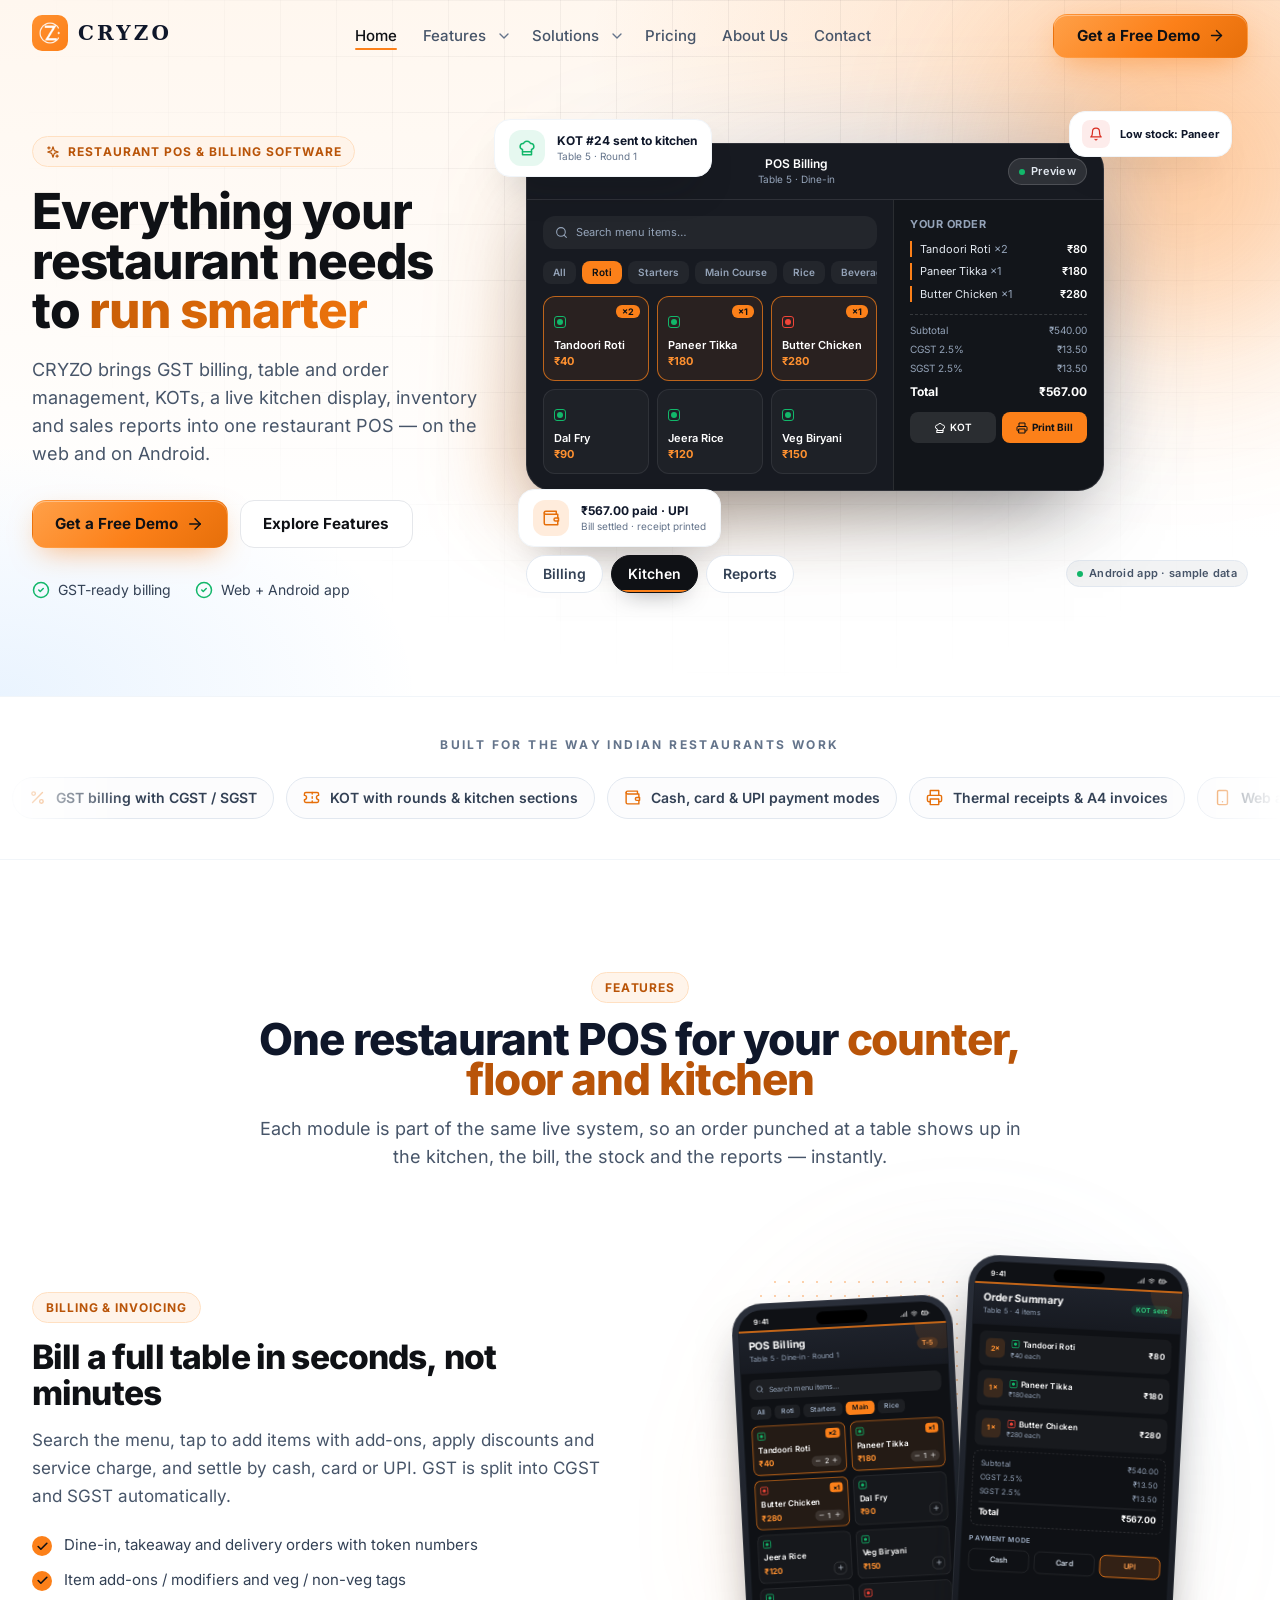
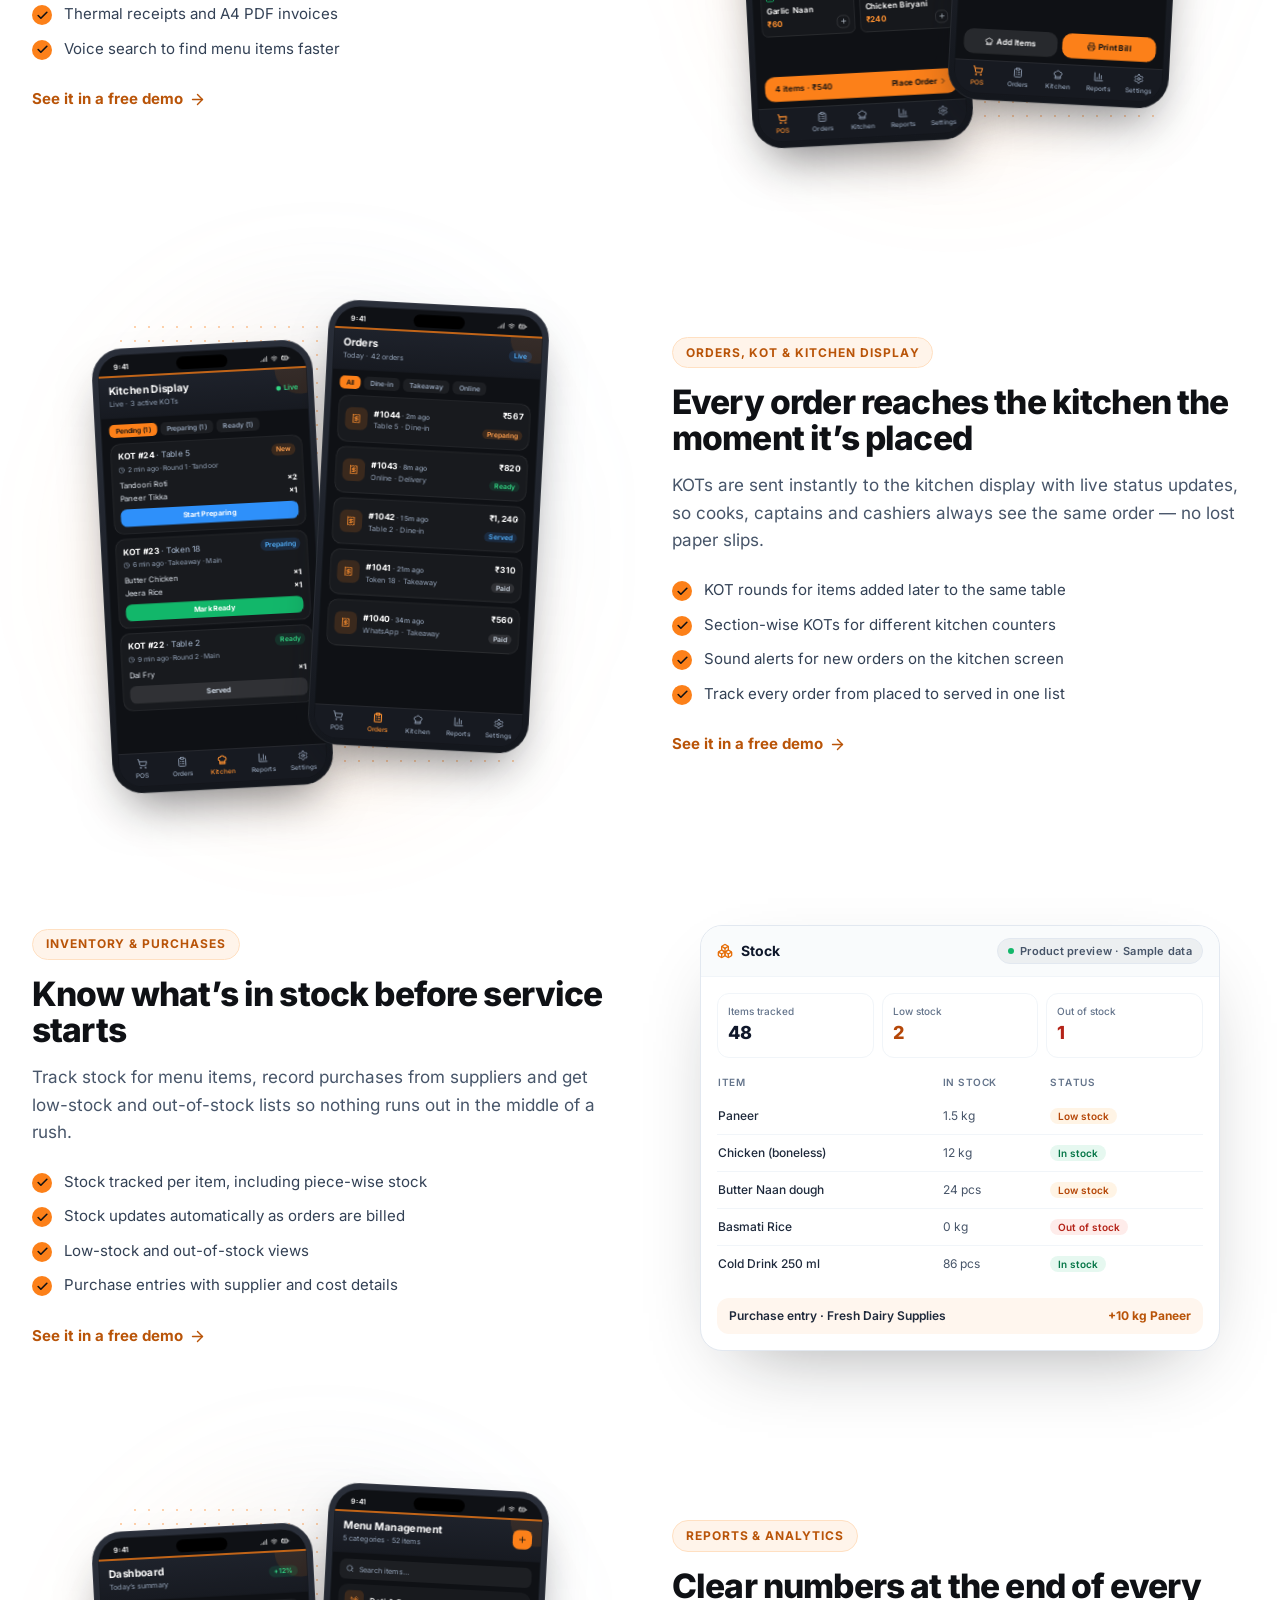
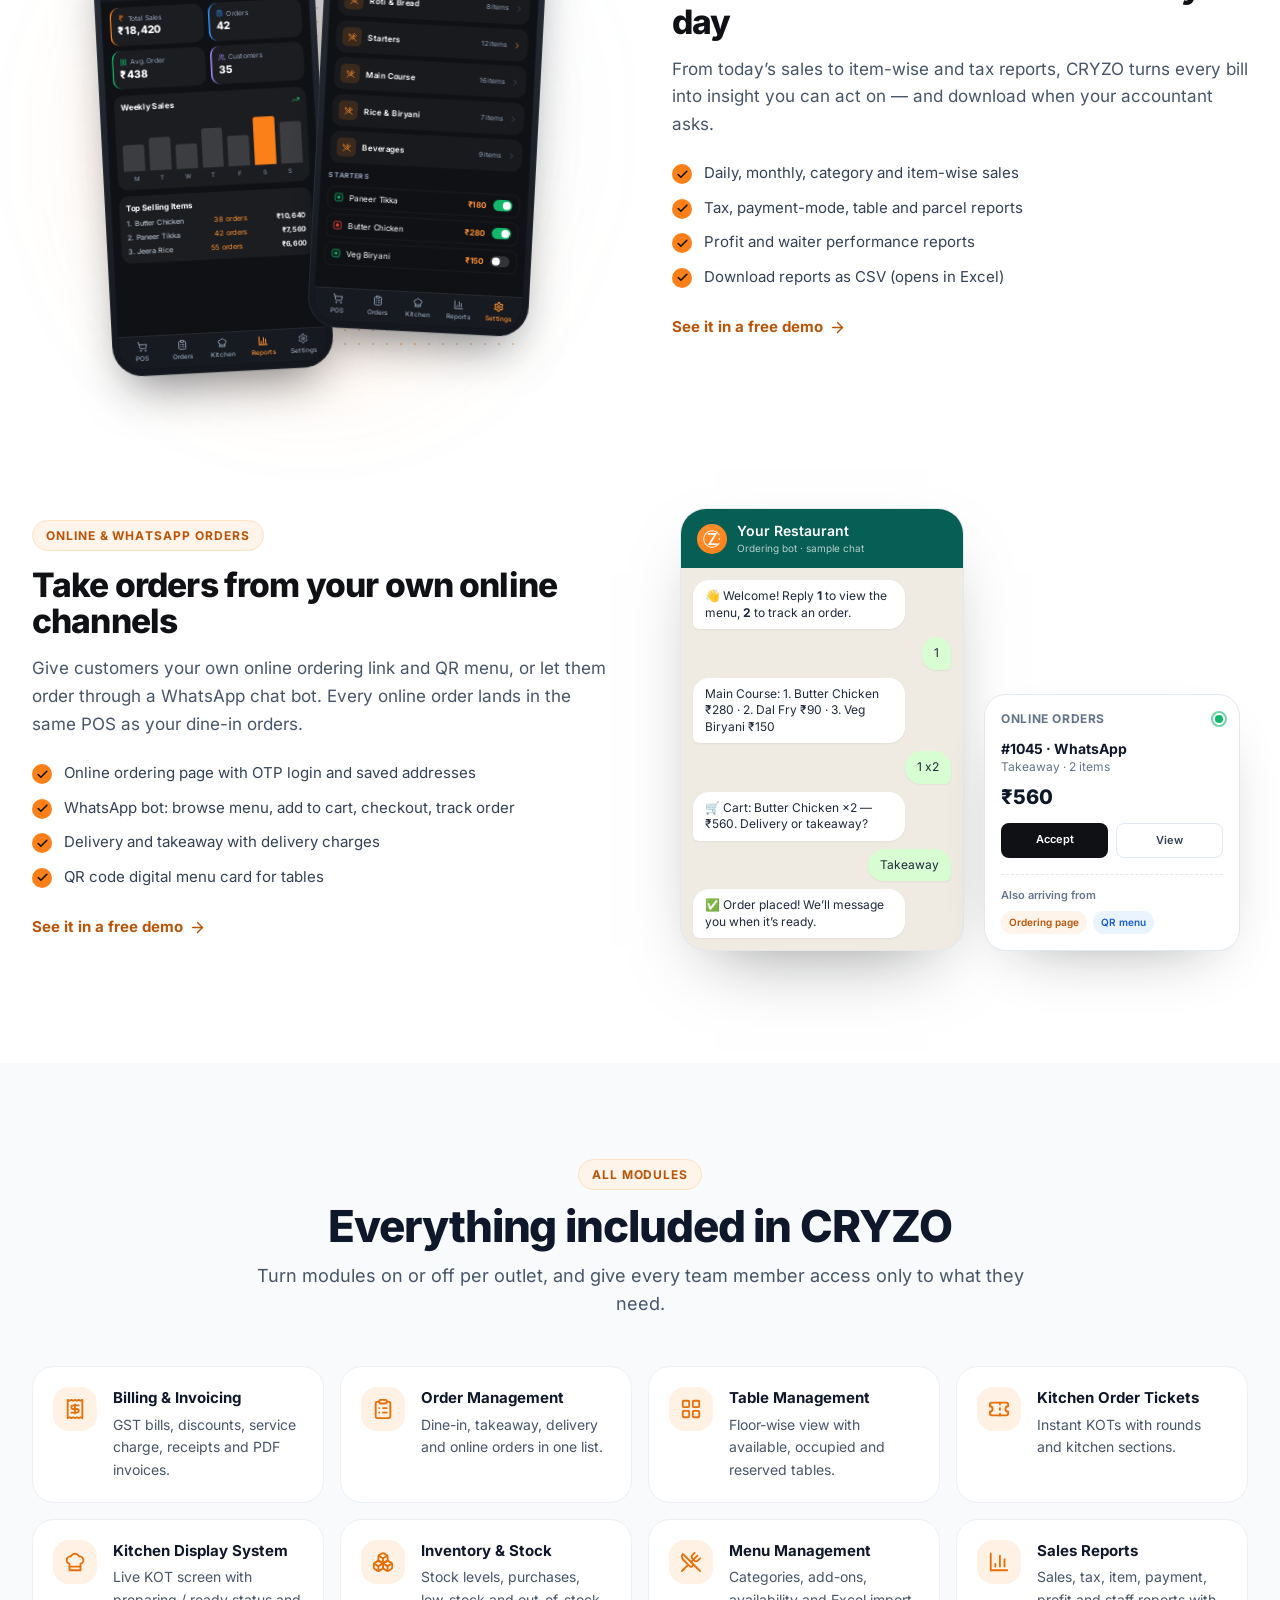
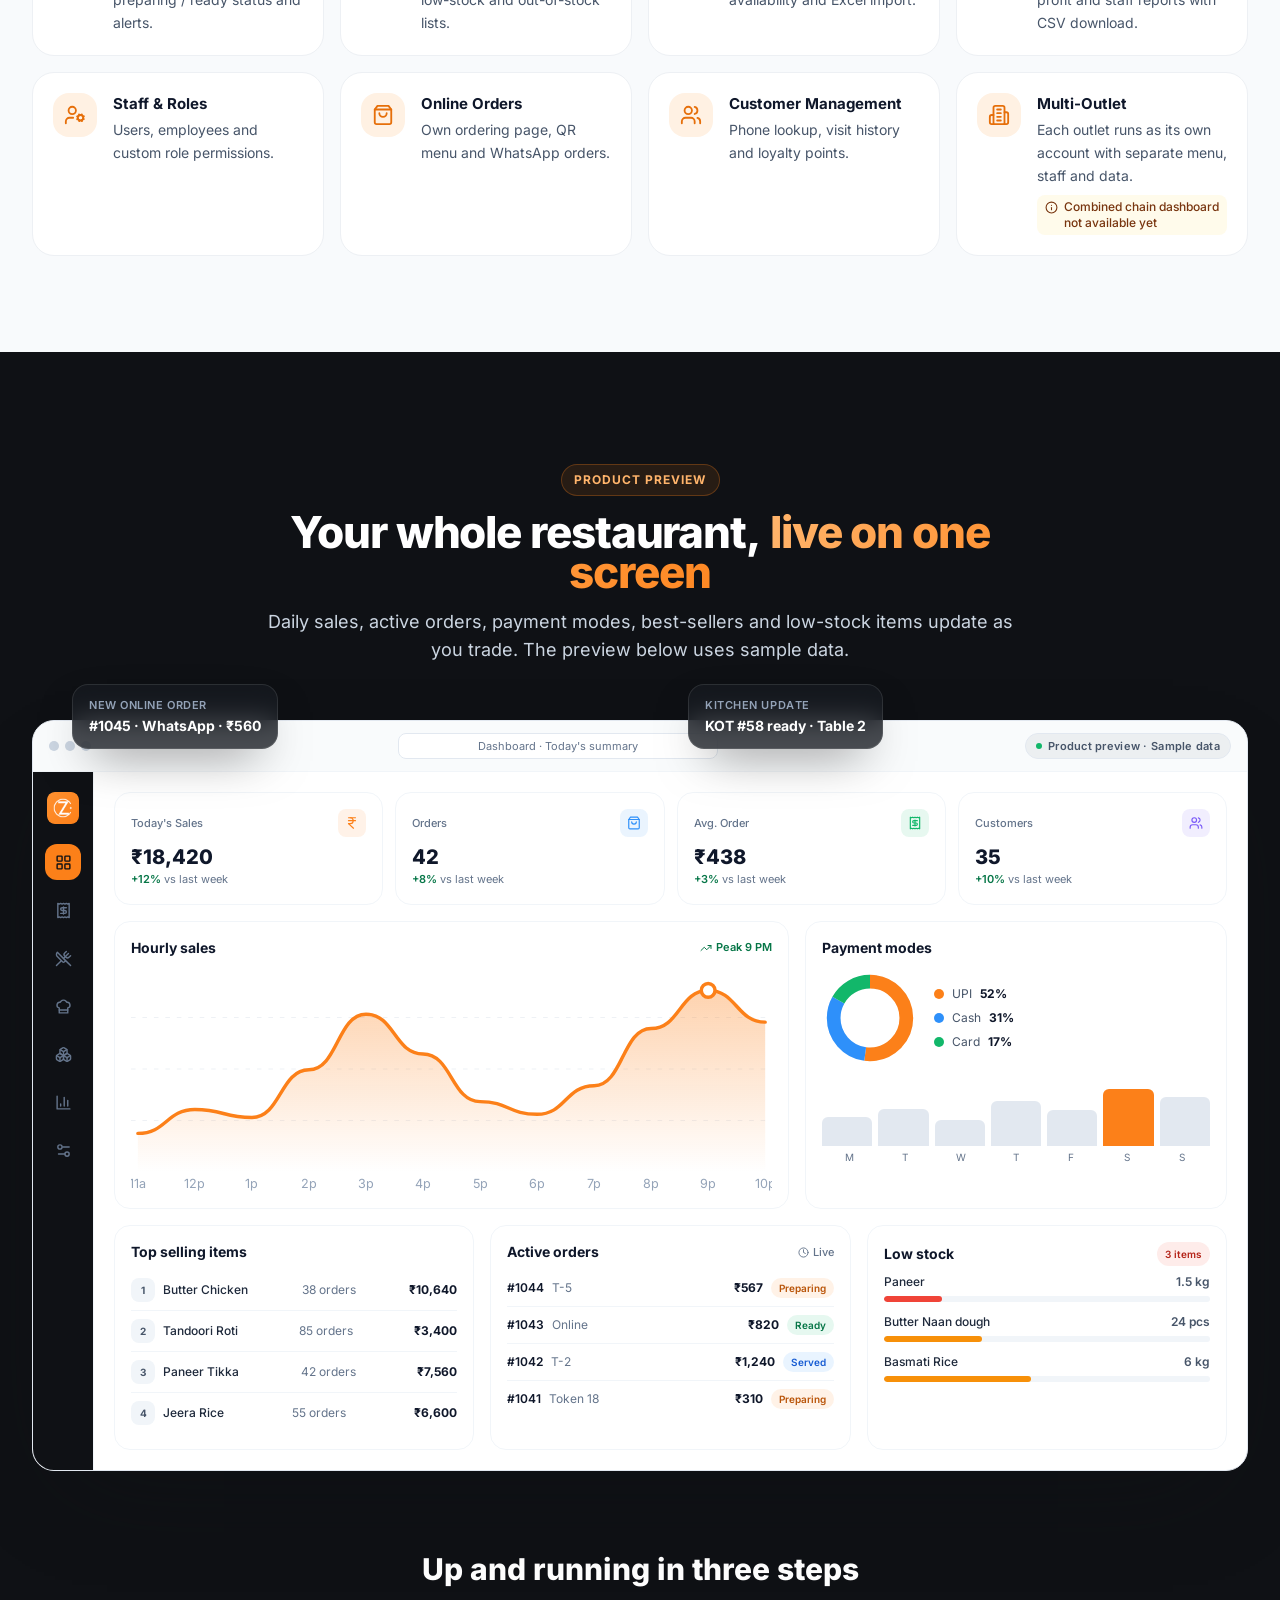
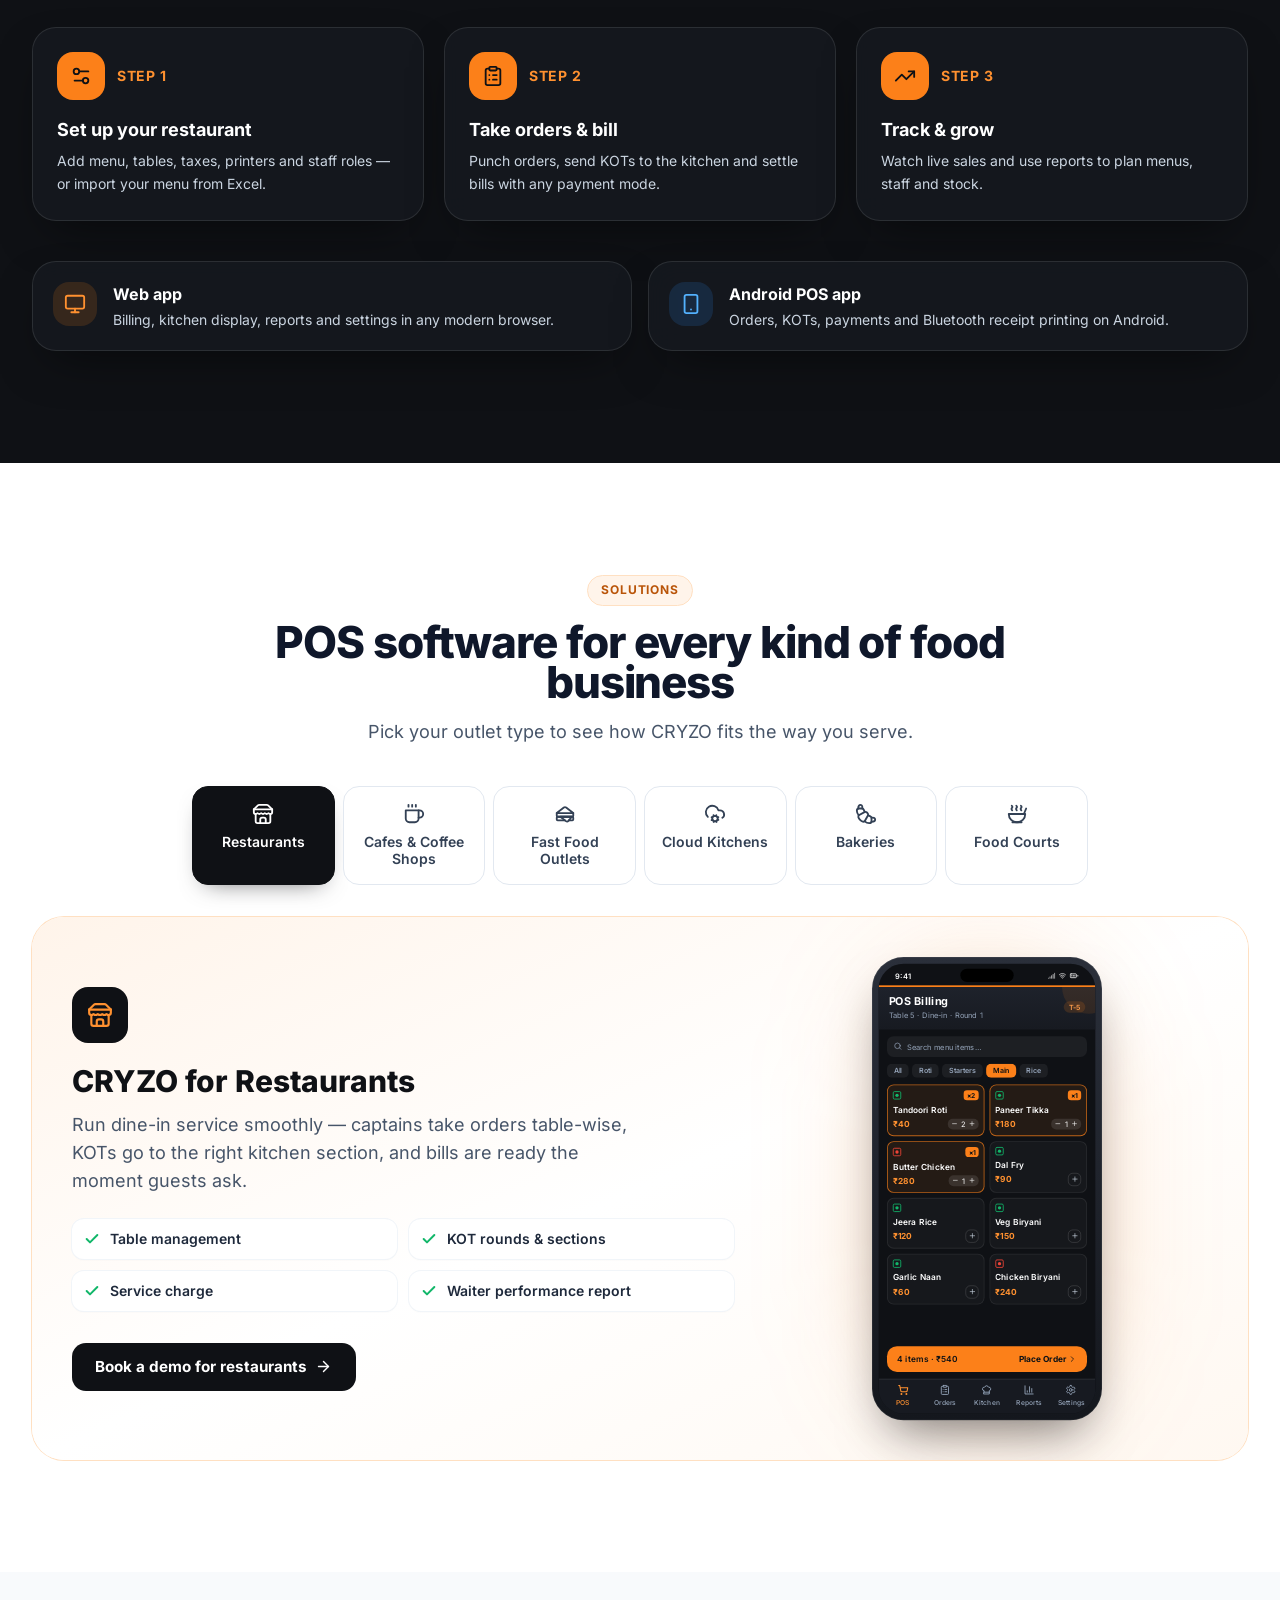
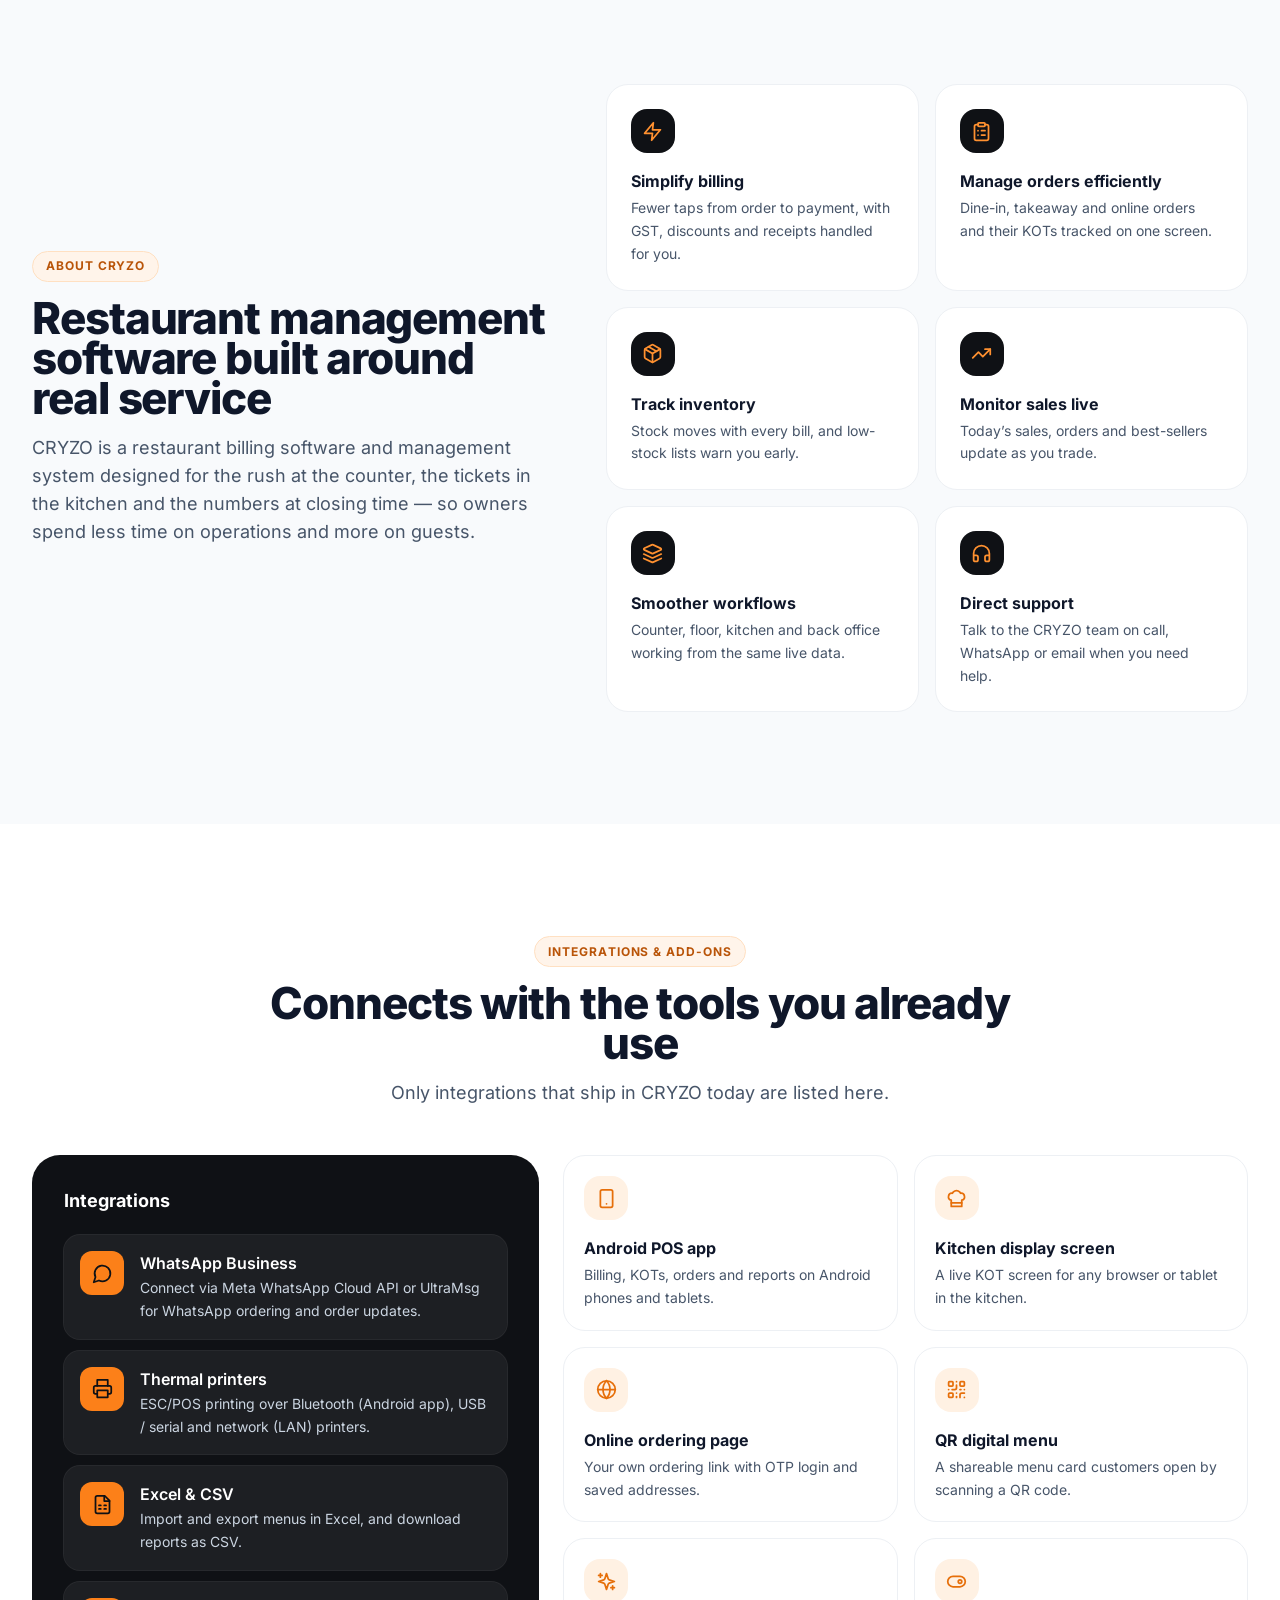
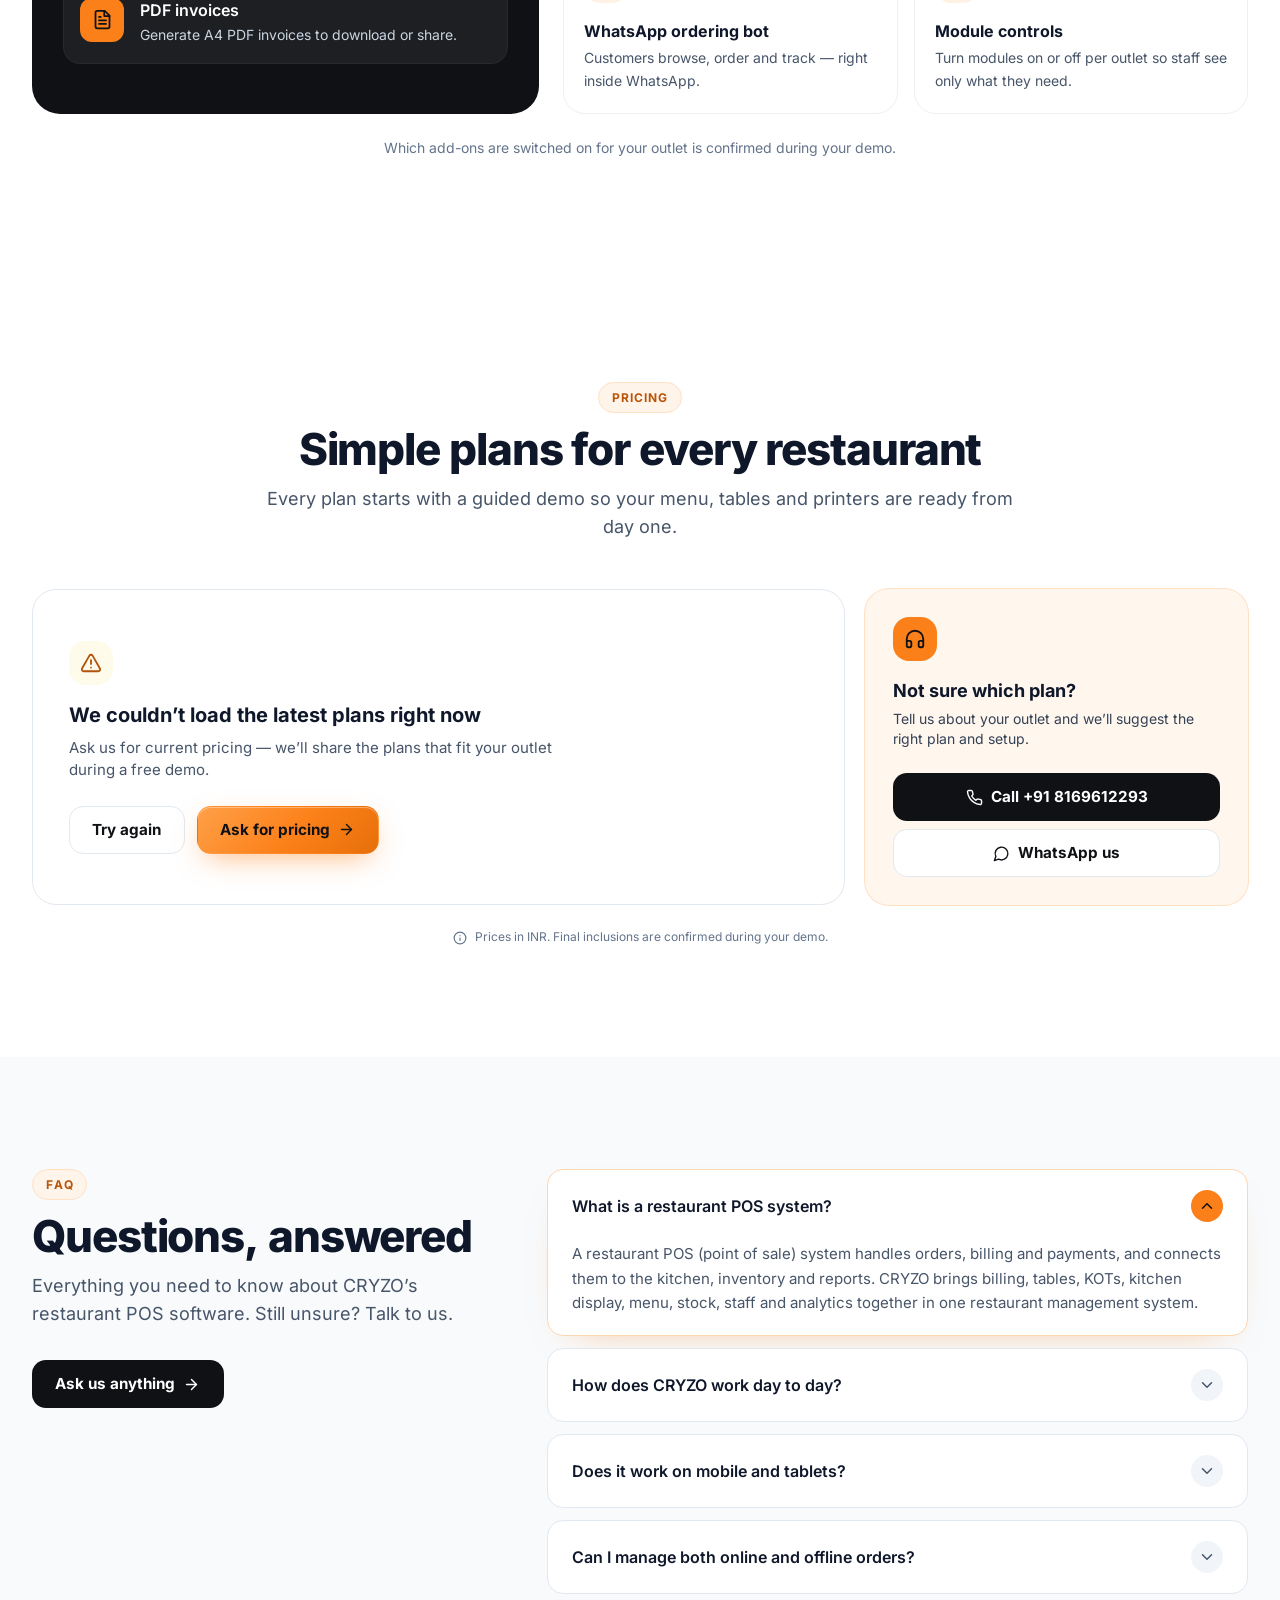
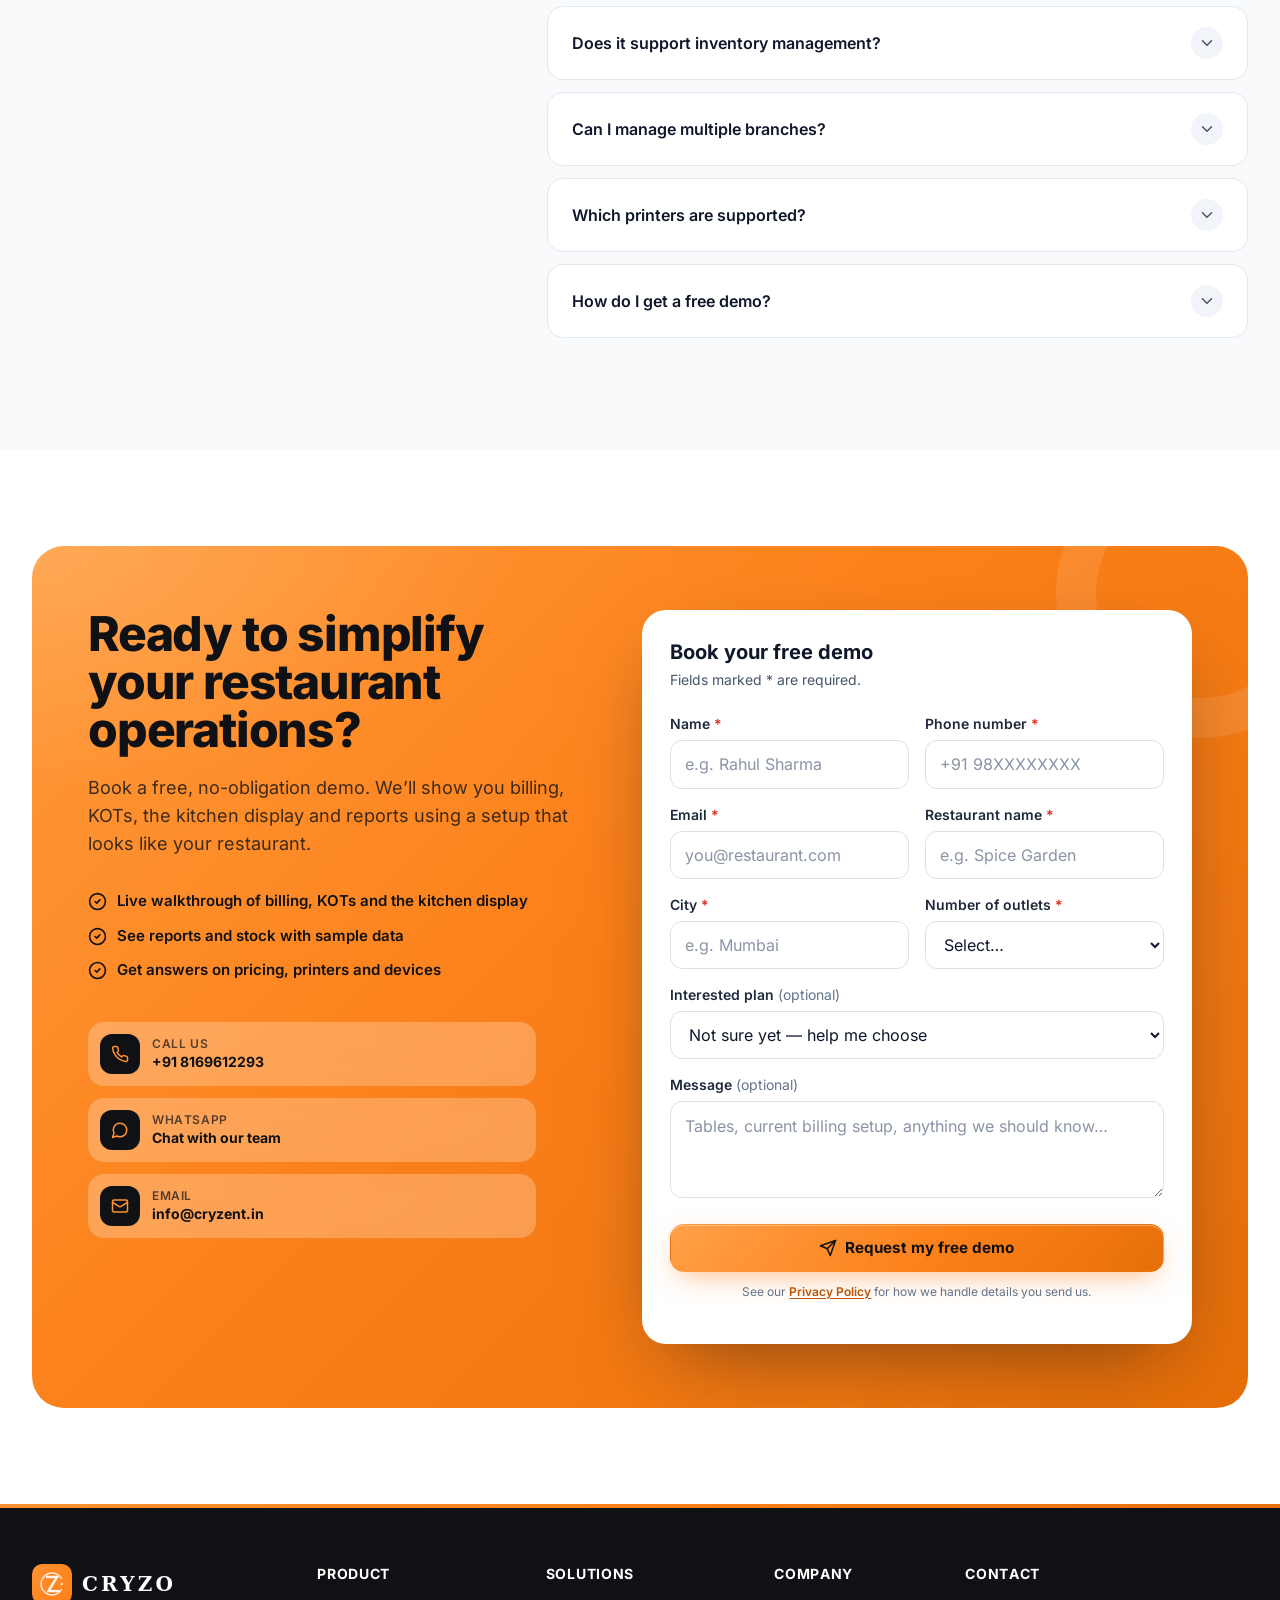
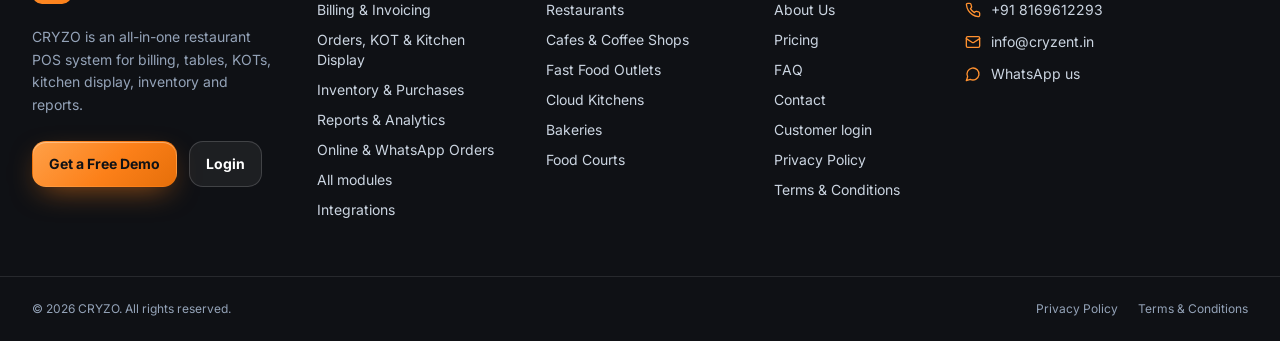
==== commit ede5b99b: "Cryzo Build" ====
--- a/index.html
+++ b/index.html
@@ -24,13 +24,13 @@
     <meta name="twitter:description" content="CRYZO restaurant POS: GST billing, tables, KOT, kitchen display, inventory, online &amp; WhatsApp orders and sales reports on web and Android. Get a free demo." />
     <meta name="twitter:image" content="https://cryzo.shop/images/og-image.png" />
     <meta name="theme-color" content="#0f1115" />
-    <script type="application/ld+json">{"@context":"https://schema.org","@graph":[{"@type":"Organization","@id":"https://cryzo.shop/#organization","name":"CRYZO","url":"https://cryzo.shop/","logo":"https://cryzo.shop/icons/icon-512.png","email":"info@cryzent.in","telephone":"+918087841660","contactPoint":[{"@type":"ContactPoint","contactType":"sales","telephone":"+918087841660","email":"info@cryzent.in","areaServed":"IN"}]},{"@type":"WebSite","@id":"https://cryzo.shop/#website","url":"https://cryzo.shop/","name":"CRYZO","publisher":{"@id":"https://cryzo.shop/#organization"},"inLanguage":"en-IN"},{"@type":"SoftwareApplication","name":"CRYZO","description":"CRYZO restaurant POS: GST billing, tables, KOT, kitchen display, inventory, online & WhatsApp orders and sales reports on web and Android. Get a free demo.","applicationCategory":"BusinessApplication","applicationSubCategory":"Restaurant POS System","operatingSystem":"Web, Android","url":"https://cryzo.shop/","image":"https://cryzo.shop/images/og-image.png","publisher":{"@id":"https://cryzo.shop/#organization"}},{"@type":"FAQPage","mainEntity":[{"@type":"Question","name":"What is a restaurant POS system?","acceptedAnswer":{"@type":"Answer","text":"A restaurant POS (point of sale) system handles orders, billing and payments, and connects them to the kitchen, inventory and reports. CRYZO brings billing, tables, KOTs, kitchen display, menu, stock, staff and analytics together in one restaurant management system."}},{"@type":"Question","name":"How does CRYZO work day to day?","acceptedAnswer":{"@type":"Answer","text":"Staff punch an order on the web app or Android app, and a KOT reaches the kitchen display instantly. When guests are ready, you generate a GST bill, record the payment (cash, card or UPI) and print or share the receipt. Every sale flows into the dashboard and reports automatically."}},{"@type":"Question","name":"Does it work on mobile and tablets?","acceptedAnswer":{"@type":"Answer","text":"Yes. The web app is responsive on phones, tablets and desktops, and there is a dedicated Android POS app for billing, KOTs, orders and reports."}},{"@type":"Question","name":"Can I manage both online and offline orders?","acceptedAnswer":{"@type":"Answer","text":"Yes. Dine-in, takeaway and delivery orders are handled at the POS. Orders from your own online ordering page, QR menu and WhatsApp bot appear in the Online Orders screen alongside them."}},{"@type":"Question","name":"Does it support inventory management?","acceptedAnswer":{"@type":"Answer","text":"Yes. You can track stock per item (including piece-wise stock), record purchases, and view low-stock and out-of-stock items. Stock is reduced automatically as orders are billed for items that track stock."}},{"@type":"Question","name":"Can I manage multiple branches?","acceptedAnswer":{"@type":"Answer","text":"Each outlet runs as its own CRYZO account with its own menu, staff and data, so multiple branches can be set up on the platform. A single combined dashboard across all branches is not available yet."}},{"@type":"Question","name":"Which printers are supported?","acceptedAnswer":{"@type":"Answer","text":"CRYZO prints ESC/POS thermal receipts and KOTs. The Android app prints over Bluetooth, and the web setup supports USB / serial and network (LAN) printers. A4 PDF invoices are also available."}},{"@type":"Question","name":"How do I get a free demo?","acceptedAnswer":{"@type":"Answer","text":"Fill in the demo form on this page and send your details to us on WhatsApp or email, or call us directly. We will walk you through CRYZO using a setup that matches your restaurant."}}]}]}</script>
+    <script type="application/ld+json">{"@context":"https://schema.org","@graph":[{"@type":"Organization","@id":"https://cryzo.shop/#organization","name":"CRYZO","url":"https://cryzo.shop/","logo":"https://cryzo.shop/icons/icon-512.png","email":"info@cryzent.in","telephone":"+918169612293","contactPoint":[{"@type":"ContactPoint","contactType":"sales","telephone":"+918169612293","email":"info@cryzent.in","areaServed":"IN"}]},{"@type":"WebSite","@id":"https://cryzo.shop/#website","url":"https://cryzo.shop/","name":"CRYZO","publisher":{"@id":"https://cryzo.shop/#organization"},"inLanguage":"en-IN"},{"@type":"SoftwareApplication","name":"CRYZO","description":"CRYZO restaurant POS: GST billing, tables, KOT, kitchen display, inventory, online & WhatsApp orders and sales reports on web and Android. Get a free demo.","applicationCategory":"BusinessApplication","applicationSubCategory":"Restaurant POS System","operatingSystem":"Web, Android","url":"https://cryzo.shop/","image":"https://cryzo.shop/images/og-image.png","publisher":{"@id":"https://cryzo.shop/#organization"}},{"@type":"FAQPage","mainEntity":[{"@type":"Question","name":"What is a restaurant POS system?","acceptedAnswer":{"@type":"Answer","text":"A restaurant POS (point of sale) system handles orders, billing and payments, and connects them to the kitchen, inventory and reports. CRYZO brings billing, tables, KOTs, kitchen display, menu, stock, staff and analytics together in one restaurant management system."}},{"@type":"Question","name":"How does CRYZO work day to day?","acceptedAnswer":{"@type":"Answer","text":"Staff punch an order on the web app or Android app, and a KOT reaches the kitchen display instantly. When guests are ready, you generate a GST bill, record the payment (cash, card or UPI) and print or share the receipt. Every sale flows into the dashboard and reports automatically."}},{"@type":"Question","name":"Does it work on mobile and tablets?","acceptedAnswer":{"@type":"Answer","text":"Yes. The web app is responsive on phones, tablets and desktops, and there is a dedicated Android POS app for billing, KOTs, orders and reports."}},{"@type":"Question","name":"Can I manage both online and offline orders?","acceptedAnswer":{"@type":"Answer","text":"Yes. Dine-in, takeaway and delivery orders are handled at the POS. Orders from your own online ordering page, QR menu and WhatsApp bot appear in the Online Orders screen alongside them."}},{"@type":"Question","name":"Does it support inventory management?","acceptedAnswer":{"@type":"Answer","text":"Yes. You can track stock per item (including piece-wise stock), record purchases, and view low-stock and out-of-stock items. Stock is reduced automatically as orders are billed for items that track stock."}},{"@type":"Question","name":"Can I manage multiple branches?","acceptedAnswer":{"@type":"Answer","text":"Each outlet runs as its own CRYZO account with its own menu, staff and data, so multiple branches can be set up on the platform. A single combined dashboard across all branches is not available yet."}},{"@type":"Question","name":"Which printers are supported?","acceptedAnswer":{"@type":"Answer","text":"CRYZO prints ESC/POS thermal receipts and KOTs. The Android app prints over Bluetooth, and the web setup supports USB / serial and network (LAN) printers. A4 PDF invoices are also available."}},{"@type":"Question","name":"How do I get a free demo?","acceptedAnswer":{"@type":"Answer","text":"Fill in the demo form on this page and send your details to us on WhatsApp or email, or call us directly. We will walk you through CRYZO using a setup that matches your restaurant."}}]}]}</script>
     <link rel="icon" href="/favicon.ico" sizes="48x48" />
     <link rel="icon" type="image/png" sizes="32x32" href="/favicon-32x32.png" />
     <link rel="apple-touch-icon" href="/apple-touch-icon.png" />
     <link rel="manifest" href="/site.webmanifest" />
-    <script type="module" crossorigin src="/assets/main-BtH0Vup1.js"></script>
-    <link rel="modulepreload" crossorigin href="/assets/landing-oTFfnHNo.js">
+    <script type="module" crossorigin src="/assets/main-k-GmAwsq.js"></script>
+    <link rel="modulepreload" crossorigin href="/assets/landing-D1afMeBf.js">
     <style>@font-face{font-family:Inter;font-style:normal;font-display:swap;font-weight:400;src:url(/assets/inter-latin-400-normal-C38fXH4l.woff2) format("woff2"),url(/assets/inter-latin-400-normal-CyCys3Eg.woff) format("woff")}@font-face{font-family:Inter;font-style:normal;font-display:swap;font-weight:500;src:url(/assets/inter-latin-500-normal-Cerq10X2.woff2) format("woff2"),url(/assets/inter-latin-500-normal-BL9OpVg8.woff) format("woff")}@font-face{font-family:Inter;font-style:normal;font-display:swap;font-weight:600;src:url(/assets/inter-latin-600-normal-LgqL8muc.woff2) format("woff2"),url(/assets/inter-latin-600-normal-CiBQ2DWP.woff) format("woff")}@font-face{font-family:Inter;font-style:normal;font-display:swap;font-weight:700;src:url(/assets/inter-latin-700-normal-Yt3aPRUw.woff2) format("woff2"),url(/assets/inter-latin-700-normal-BLAVimhd.woff) format("woff")}@font-face{font-family:Inter;font-style:normal;font-display:swap;font-weight:800;src:url(/assets/inter-latin-800-normal-BYj_oED-.woff2) format("woff2"),url(/assets/inter-latin-800-normal-D1mf63XC.woff) format("woff")}@font-face{font-family:Inter;font-style:normal;font-display:swap;font-weight:400;src:url(/assets/inter-latin-ext-400-normal-C1nco2VV.woff2) format("woff2"),url(/assets/inter-latin-ext-400-normal-77YHD8bZ.woff) format("woff")}@font-face{font-family:Inter;font-style:normal;font-display:swap;font-weight:600;src:url(/assets/inter-latin-ext-600-normal-D2bJ5OIk.woff2) format("woff2"),url(/assets/inter-latin-ext-600-normal-CIVaiw4L.woff) format("woff")}@font-face{font-family:Inter;font-style:normal;font-display:swap;font-weight:700;src:url(/assets/inter-latin-ext-700-normal-Ca8adRJv.woff2) format("woff2"),url(/assets/inter-latin-ext-700-normal-TidjK2hL.woff) format("woff")}@font-face{font-family:Inter;font-style:normal;font-display:swap;font-weight:800;src:url(/assets/inter-latin-ext-800-normal-DZJjya6U.woff2) format("woff2"),url(/assets/inter-latin-ext-800-normal-BOMpwxm3.woff) format("woff")}*,:before,:after{--tw-border-spacing-x: 0;--tw-border-spacing-y: 0;--tw-translate-x: 0;--tw-translate-y: 0;--tw-rotate: 0;--tw-skew-x: 0;--tw-skew-y: 0;--tw-scale-x: 1;--tw-scale-y: 1;--tw-pan-x: ;--tw-pan-y: ;--tw-pinch-zoom: ;--tw-scroll-snap-strictness: proximity;--tw-gradient-from-position: ;--tw-gradient-via-position: ;--tw-gradient-to-position: ;--tw-ordinal: ;--tw-slashed-zero: ;--tw-numeric-figure: ;--tw-numeric-spacing: ;--tw-numeric-fraction: ;--tw-ring-inset: ;--tw-ring-offset-width: 0px;--tw-ring-offset-color: #fff;--tw-ring-color: rgb(59 130 246 / .5);--tw-ring-offset-shadow: 0 0 #0000;--tw-ring-shadow: 0 0 #0000;--tw-shadow: 0 0 #0000;--tw-shadow-colored: 0 0 #0000;--tw-blur: ;--tw-brightness: ;--tw-contrast: ;--tw-grayscale: ;--tw-hue-rotate: ;--tw-invert: ;--tw-saturate: ;--tw-sepia: ;--tw-drop-shadow: ;--tw-backdrop-blur: ;--tw-backdrop-brightness: ;--tw-backdrop-contrast: ;--tw-backdrop-grayscale: ;--tw-backdrop-hue-rotate: ;--tw-backdrop-invert: ;--tw-backdrop-opacity: ;--tw-backdrop-saturate: ;--tw-backdrop-sepia: ;--tw-contain-size: ;--tw-contain-layout: ;--tw-contain-paint: ;--tw-contain-style: }::backdrop{--tw-border-spacing-x: 0;--tw-border-spacing-y: 0;--tw-translate-x: 0;--tw-translate-y: 0;--tw-rotate: 0;--tw-skew-x: 0;--tw-skew-y: 0;--tw-scale-x: 1;--tw-scale-y: 1;--tw-pan-x: ;--tw-pan-y: ;--tw-pinch-zoom: ;--tw-scroll-snap-strictness: proximity;--tw-gradient-from-position: ;--tw-gradient-via-position: ;--tw-gradient-to-position: ;--tw-ordinal: ;--tw-slashed-zero: ;--tw-numeric-figure: ;--tw-numeric-spacing: ;--tw-numeric-fraction: ;--tw-ring-inset: ;--tw-ring-offset-width: 0px;--tw-ring-offset-color: #fff;--tw-ring-color: rgb(59 130 246 / .5);--tw-ring-offset-shadow: 0 0 #0000;--tw-ring-shadow: 0 0 #0000;--tw-shadow: 0 0 #0000;--tw-shadow-colored: 0 0 #0000;--tw-blur: ;--tw-brightness: ;--tw-contrast: ;--tw-grayscale: ;--tw-hue-rotate: ;--tw-invert: ;--tw-saturate: ;--tw-sepia: ;--tw-drop-shadow: ;--tw-backdrop-blur: ;--tw-backdrop-brightness: ;--tw-backdrop-contrast: ;--tw-backdrop-grayscale: ;--tw-backdrop-hue-rotate: ;--tw-backdrop-invert: ;--tw-backdrop-opacity: ;--tw-backdrop-saturate: ;--tw-backdrop-sepia: ;--tw-contain-size: ;--tw-contain-layout: ;--tw-contain-paint: ;--tw-contain-style: }*,:before,:after{box-sizing:border-box;border-width:0;border-style:solid;border-color:#e5e7eb}:before,:after{--tw-content: ""}html,:host{line-height:1.5;-webkit-text-size-adjust:100%;-moz-tab-size:4;-o-tab-size:4;tab-size:4;font-family:Inter,system-ui,sans-serif;font-feature-settings:normal;font-variation-settings:normal;-webkit-tap-highlight-color:transparent}body{margin:0;line-height:inherit}hr{height:0;color:inherit;border-top-width:1px}abbr:where([title]){-webkit-text-decoration:underline dotted;text-decoration:underline dotted}h1,h2,h3,h4,h5,h6{font-size:inherit;font-weight:inherit}a{color:inherit;text-decoration:inherit}b,strong{font-weight:bolder}code,kbd,samp,pre{font-family:ui-monospace,SFMono-Regular,Menlo,Monaco,Consolas,Liberation Mono,Courier New,monospace;font-feature-settings:normal;font-variation-settings:normal;font-size:1em}small{font-size:80%}sub,sup{font-size:75%;line-height:0;position:relative;vertical-align:baseline}sub{bottom:-.25em}sup{top:-.5em}table{text-indent:0;border-color:inherit;border-collapse:collapse}button,input,optgroup,select,textarea{font-family:inherit;font-feature-settings:inherit;font-variation-settings:inherit;font-size:100%;font-weight:inherit;line-height:inherit;letter-spacing:inherit;color:inherit;margin:0;padding:0}button,select{text-transform:none}button,input:where([type=button]),input:where([type=reset]),input:where([type=submit]){-webkit-appearance:button;background-color:transparent;background-image:none}:-moz-focusring{outline:auto}:-moz-ui-invalid{box-shadow:none}progress{vertical-align:baseline}::-webkit-inner-spin-button,::-webkit-outer-spin-button{height:auto}[type=search]{-webkit-appearance:textfield;outline-offset:-2px}::-webkit-search-decoration{-webkit-appearance:none}::-webkit-file-upload-button{-webkit-appearance:button;font:inherit}summary{display:list-item}blockquote,dl,dd,h1,h2,h3,h4,h5,h6,hr,figure,p,pre{margin:0}fieldset{margin:0;padding:0}legend{padding:0}ol,ul,menu{list-style:none;margin:0;padding:0}dialog{padding:0}textarea{resize:vertical}input::-moz-placeholder,textarea::-moz-placeholder{opacity:1;color:#9ca3af}input::placeholder,textarea::placeholder{opacity:1;color:#9ca3af}button,[role=button]{cursor:pointer}:disabled{cursor:default}img,svg,video,canvas,audio,iframe,embed,object{display:block;vertical-align:middle}img,video{max-width:100%;height:auto}[hidden]:where(:not([hidden=until-found])){display:none}.sr-only{position:absolute;width:1px;height:1px;padding:0;margin:-1px;overflow:hidden;clip:rect(0,0,0,0);white-space:nowrap;border-width:0}.pointer-events-none{pointer-events:none}.visible{visibility:visible}.static{position:static}.fixed{position:fixed}.absolute{position:absolute}.relative{position:relative}.-inset-6{top:-1.5rem;right:-1.5rem;bottom:-1.5rem;left:-1.5rem}.inset-10{top:2.5rem;right:2.5rem;bottom:2.5rem;left:2.5rem}.inset-4{top:1rem;right:1rem;bottom:1rem;left:1rem}.inset-x-0{left:0;right:0}.inset-x-6{left:1.5rem;right:1.5rem}.inset-y-10{top:2.5rem;bottom:2.5rem}.-bottom-12{bottom:-3rem}.-bottom-14{bottom:-3.5rem}.-bottom-16{bottom:-4rem}.-bottom-6{bottom:-1.5rem}.-left-2{left:-.5rem}.-left-3{left:-.75rem}.-left-\[9999px\]{left:-9999px}.-right-2{right:-.5rem}.-right-20{right:-5rem}.-right-24{right:-6rem}.-right-40{right:-10rem}.-right-6{right:-1.5rem}.-top-20{top:-5rem}.-top-24{top:-6rem}.-top-5{top:-1.25rem}.-top-6{top:-1.5rem}.-top-8{top:-2rem}.-top-9{top:-2.25rem}.bottom-0{bottom:0}.left-0{left:0}.left-0\.5{left:.125rem}.left-1\/2{left:50%}.left-10{left:2.5rem}.left-8{left:2rem}.right-0{right:0}.right-0\.5{right:.125rem}.right-2{right:.5rem}.right-4{right:1rem}.right-\[30\%\]{right:30%}.top-0{top:0}.top-0\.5{top:.125rem}.top-1\.5{top:.375rem}.top-2{top:.5rem}.top-20{top:5rem}.top-\[72px\]{top:72px}.top-full{top:100%}.-z-0{z-index:0}.-z-10{z-index:-10}.z-10{z-index:10}.z-20{z-index:20}.z-50{z-index:50}.m-0{margin:0}.mx-2\.5{margin-left:.625rem;margin-right:.625rem}.mx-4{margin-left:1rem;margin-right:1rem}.mx-auto{margin-left:auto;margin-right:auto}.-ml-\[1\%\]{margin-left:-1%}.mb-1\.5{margin-bottom:.375rem}.mb-10{margin-bottom:2.5rem}.mb-2{margin-bottom:.5rem}.mb-3{margin-bottom:.75rem}.mb-4{margin-bottom:1rem}.ml-1{margin-left:.25rem}.mt-0\.5{margin-top:.125rem}.mt-1{margin-top:.25rem}.mt-1\.5{margin-top:.375rem}.mt-10{margin-top:2.5rem}.mt-12{margin-top:3rem}.mt-14{margin-top:3.5rem}.mt-16{margin-top:4rem}.mt-2{margin-top:.5rem}.mt-20{margin-top:5rem}.mt-3{margin-top:.75rem}.mt-4{margin-top:1rem}.mt-5{margin-top:1.25rem}.mt-6{margin-top:1.5rem}.mt-7{margin-top:1.75rem}.mt-8{margin-top:2rem}.block{display:block}.inline-block{display:inline-block}.flex{display:flex}.inline-flex{display:inline-flex}.table{display:table}.grid{display:grid}.contents{display:contents}.hidden{display:none}.h-0\.5{height:.125rem}.h-1{height:.25rem}.h-1\.5{height:.375rem}.h-10{height:2.5rem}.h-11{height:2.75rem}.h-12{height:3rem}.h-14{height:3.5rem}.h-16{height:4rem}.h-2{height:.5rem}.h-2\.5{height:.625rem}.h-24{height:6rem}.h-3{height:.75rem}.h-3\.5{height:.875rem}.h-4{height:1rem}.h-5{height:1.25rem}.h-6{height:1.5rem}.h-60{height:15rem}.h-64{height:16rem}.h-7{height:1.75rem}.h-72{height:18rem}.h-8{height:2rem}.h-9{height:2.25rem}.h-\[480px\]{height:480px}.h-\[520px\]{height:520px}.h-\[72px\]{height:72px}.h-\[calc\(100dvh-72px\)\]{height:calc(100dvh - 72px)}.h-auto{height:auto}.h-full{height:100%}.h-px{height:1px}.\!min-h-\[44px\]{min-height:44px!important}.min-h-screen{min-height:100vh}.w-1{width:.25rem}.w-1\.5{width:.375rem}.w-10{width:2.5rem}.w-11{width:2.75rem}.w-12{width:3rem}.w-14{width:3.5rem}.w-16{width:4rem}.w-2{width:.5rem}.w-2\.5{width:.625rem}.w-24{width:6rem}.w-3{width:.75rem}.w-32{width:8rem}.w-4{width:1rem}.w-40{width:10rem}.w-48{width:12rem}.w-5{width:1.25rem}.w-6{width:1.5rem}.w-60{width:15rem}.w-64{width:16rem}.w-7{width:1.75rem}.w-72{width:18rem}.w-8{width:2rem}.w-9{width:2.25rem}.w-\[150px\]{width:150px}.w-\[200px\]{width:200px}.w-\[48\%\]{width:48%}.w-\[520px\]{width:520px}.w-\[560px\]{width:560px}.w-\[680px\]{width:680px}.w-\[760px\]{width:760px}.w-full{width:100%}.w-px{width:1px}.min-w-0{min-width:0px}.min-w-\[110px\]{min-width:110px}.min-w-\[300px\]{min-width:300px}.max-w-2xl{max-width:42rem}.max-w-3xl{max-width:48rem}.max-w-4xl{max-width:56rem}.max-w-7xl{max-width:80rem}.max-w-\[460px\]{max-width:460px}.max-w-\[520px\]{max-width:520px}.max-w-\[560px\]{max-width:560px}.max-w-\[640px\]{max-width:640px}.max-w-\[82\%\]{max-width:82%}.max-w-lg{max-width:32rem}.max-w-md{max-width:28rem}.max-w-xl{max-width:36rem}.max-w-xs{max-width:20rem}.flex-1{flex:1 1 0%}.shrink-0{flex-shrink:0}.grow{flex-grow:1}.origin-top-left{transform-origin:top left}.-translate-x-1\/2{--tw-translate-x: -50%;transform:translate(var(--tw-translate-x),var(--tw-translate-y)) rotate(var(--tw-rotate)) skew(var(--tw-skew-x)) skewY(var(--tw-skew-y)) scaleX(var(--tw-scale-x)) scaleY(var(--tw-scale-y))}.-rotate-90{--tw-rotate: -90deg;transform:translate(var(--tw-translate-x),var(--tw-translate-y)) rotate(var(--tw-rotate)) skew(var(--tw-skew-x)) skewY(var(--tw-skew-y)) scaleX(var(--tw-scale-x)) scaleY(var(--tw-scale-y))}.-rotate-\[3deg\]{--tw-rotate: -3deg;transform:translate(var(--tw-translate-x),var(--tw-translate-y)) rotate(var(--tw-rotate)) skew(var(--tw-skew-x)) skewY(var(--tw-skew-y)) scaleX(var(--tw-scale-x)) scaleY(var(--tw-scale-y))}.rotate-180{--tw-rotate: 180deg;transform:translate(var(--tw-translate-x),var(--tw-translate-y)) rotate(var(--tw-rotate)) skew(var(--tw-skew-x)) skewY(var(--tw-skew-y)) scaleX(var(--tw-scale-x)) scaleY(var(--tw-scale-y))}.rotate-\[3deg\]{--tw-rotate: 3deg;transform:translate(var(--tw-translate-x),var(--tw-translate-y)) rotate(var(--tw-rotate)) skew(var(--tw-skew-x)) skewY(var(--tw-skew-y)) scaleX(var(--tw-scale-x)) scaleY(var(--tw-scale-y))}.transform{transform:translate(var(--tw-translate-x),var(--tw-translate-y)) rotate(var(--tw-rotate)) skew(var(--tw-skew-x)) skewY(var(--tw-skew-y)) scaleX(var(--tw-scale-x)) scaleY(var(--tw-scale-y))}@keyframes pulse{50%{opacity:.5}}.animate-pulse{animation:pulse 2s cubic-bezier(.4,0,.6,1) infinite}.cursor-pointer{cursor:pointer}.select-none{-webkit-user-select:none;-moz-user-select:none;user-select:none}.resize-y{resize:vertical}.scroll-mt-24{scroll-margin-top:6rem}.list-none{list-style-type:none}.grid-cols-1{grid-template-columns:repeat(1,minmax(0,1fr))}.grid-cols-2{grid-template-columns:repeat(2,minmax(0,1fr))}.grid-cols-3{grid-template-columns:repeat(3,minmax(0,1fr))}.grid-cols-4{grid-template-columns:repeat(4,minmax(0,1fr))}.grid-cols-5{grid-template-columns:repeat(5,minmax(0,1fr))}.grid-cols-\[auto_1fr_auto_auto\]{grid-template-columns:auto 1fr auto auto}.flex-col{flex-direction:column}.flex-wrap{flex-wrap:wrap}.items-start{align-items:flex-start}.items-end{align-items:flex-end}.items-center{align-items:center}.items-baseline{align-items:baseline}.justify-start{justify-content:flex-start}.justify-end{justify-content:flex-end}.justify-center{justify-content:center}.justify-between{justify-content:space-between}.gap-0\.5{gap:.125rem}.gap-1{gap:.25rem}.gap-1\.5{gap:.375rem}.gap-10{gap:2.5rem}.gap-12{gap:3rem}.gap-2{gap:.5rem}.gap-2\.5{gap:.625rem}.gap-3{gap:.75rem}.gap-4{gap:1rem}.gap-5{gap:1.25rem}.gap-6{gap:1.5rem}.gap-8{gap:2rem}.gap-x-2{-moz-column-gap:.5rem;column-gap:.5rem}.gap-x-5{-moz-column-gap:1.25rem;column-gap:1.25rem}.gap-x-6{-moz-column-gap:1.5rem;column-gap:1.5rem}.gap-y-1{row-gap:.25rem}.gap-y-2{row-gap:.5rem}.gap-y-3{row-gap:.75rem}.space-y-0\.5>:not([hidden])~:not([hidden]){--tw-space-y-reverse: 0;margin-top:calc(.125rem * calc(1 - var(--tw-space-y-reverse)));margin-bottom:calc(.125rem * var(--tw-space-y-reverse))}.space-y-1>:not([hidden])~:not([hidden]){--tw-space-y-reverse: 0;margin-top:calc(.25rem * calc(1 - var(--tw-space-y-reverse)));margin-bottom:calc(.25rem * var(--tw-space-y-reverse))}.space-y-1\.5>:not([hidden])~:not([hidden]){--tw-space-y-reverse: 0;margin-top:calc(.375rem * calc(1 - var(--tw-space-y-reverse)));margin-bottom:calc(.375rem * var(--tw-space-y-reverse))}.space-y-2>:not([hidden])~:not([hidden]){--tw-space-y-reverse: 0;margin-top:calc(.5rem * calc(1 - var(--tw-space-y-reverse)));margin-bottom:calc(.5rem * var(--tw-space-y-reverse))}.space-y-2\.5>:not([hidden])~:not([hidden]){--tw-space-y-reverse: 0;margin-top:calc(.625rem * calc(1 - var(--tw-space-y-reverse)));margin-bottom:calc(.625rem * var(--tw-space-y-reverse))}.space-y-20>:not([hidden])~:not([hidden]){--tw-space-y-reverse: 0;margin-top:calc(5rem * calc(1 - var(--tw-space-y-reverse)));margin-bottom:calc(5rem * var(--tw-space-y-reverse))}.space-y-3>:not([hidden])~:not([hidden]){--tw-space-y-reverse: 0;margin-top:calc(.75rem * calc(1 - var(--tw-space-y-reverse)));margin-bottom:calc(.75rem * var(--tw-space-y-reverse))}.space-y-4>:not([hidden])~:not([hidden]){--tw-space-y-reverse: 0;margin-top:calc(1rem * calc(1 - var(--tw-space-y-reverse)));margin-bottom:calc(1rem * var(--tw-space-y-reverse))}.divide-y>:not([hidden])~:not([hidden]){--tw-divide-y-reverse: 0;border-top-width:calc(1px * calc(1 - var(--tw-divide-y-reverse)));border-bottom-width:calc(1px * var(--tw-divide-y-reverse))}.divide-slate-100>:not([hidden])~:not([hidden]){--tw-divide-opacity: 1;border-color:rgb(241 245 249 / var(--tw-divide-opacity, 1))}.overflow-hidden{overflow:hidden}.overflow-x-auto{overflow-x:auto}.overflow-y-auto{overflow-y:auto}.truncate{overflow:hidden;text-overflow:ellipsis;white-space:nowrap}.whitespace-nowrap{white-space:nowrap}.whitespace-pre-line{white-space:pre-line}.break-all{word-break:break-all}.rounded{border-radius:.25rem}.rounded-2xl{border-radius:1rem}.rounded-3xl{border-radius:1.5rem}.rounded-\[10px\]{border-radius:10px}.rounded-\[22px\]{border-radius:22px}.rounded-\[26px\]{border-radius:26px}.rounded-\[28px\]{border-radius:28px}.rounded-\[2px\]{border-radius:2px}.rounded-\[30px\]{border-radius:30px}.rounded-\[32px\]{border-radius:32px}.rounded-\[38px\]{border-radius:38px}.rounded-\[3px\]{border-radius:3px}.rounded-\[40px\]{border-radius:40px}.rounded-\[5px\]{border-radius:5px}.rounded-full{border-radius:9999px}.rounded-lg{border-radius:.5rem}.rounded-md{border-radius:.375rem}.rounded-xl{border-radius:.75rem}.rounded-t-\[3px\]{border-top-left-radius:3px;border-top-right-radius:3px}.rounded-t-md{border-top-left-radius:.375rem;border-top-right-radius:.375rem}.rounded-bl-md{border-bottom-left-radius:.375rem}.rounded-br-md{border-bottom-right-radius:.375rem}.border{border-width:1px}.border-\[40px\]{border-width:40px}.border-y{border-top-width:1px;border-bottom-width:1px}.border-b{border-bottom-width:1px}.border-l-2{border-left-width:2px}.border-r{border-right-width:1px}.border-t{border-top-width:1px}.border-t-2{border-top-width:2px}.border-dashed{border-style:dashed}.border-\[\#12b76a\]{--tw-border-opacity: 1;border-color:rgb(18 183 106 / var(--tw-border-opacity, 1))}.border-\[\#f04438\]{--tw-border-opacity: 1;border-color:rgb(240 68 56 / var(--tw-border-opacity, 1))}.border-\[\#fc8019\]{--tw-border-opacity: 1;border-color:rgb(252 128 25 / var(--tw-border-opacity, 1))}.border-\[\#fc8019\]\/70{border-color:#fc8019b3}.border-\[\#ffd6b0\]{--tw-border-opacity: 1;border-color:rgb(255 214 176 / var(--tw-border-opacity, 1))}.border-brand{--tw-border-opacity: 1;border-color:rgb(252 128 25 / var(--tw-border-opacity, 1))}.border-brand\/70{border-color:#fc8019b3}.border-slate-100{--tw-border-opacity: 1;border-color:rgb(241 245 249 / var(--tw-border-opacity, 1))}.border-slate-200{--tw-border-opacity: 1;border-color:rgb(226 232 240 / var(--tw-border-opacity, 1))}.border-success{--tw-border-opacity: 1;border-color:rgb(18 183 106 / var(--tw-border-opacity, 1))}.border-transparent{border-color:transparent}.border-white\/10{border-color:#ffffff1a}.border-white\/15{border-color:#ffffff26}.border-white\/\[0\.06\]{border-color:#ffffff0f}.border-white\/\[0\.08\]{border-color:#ffffff14}.bg-\[\#075e54\]{--tw-bg-opacity: 1;background-color:rgb(7 94 84 / var(--tw-bg-opacity, 1))}.bg-\[\#0f1115\]{--tw-bg-opacity: 1;background-color:rgb(15 17 21 / var(--tw-bg-opacity, 1))}.bg-\[\#12b76a\]{--tw-bg-opacity: 1;background-color:rgb(18 183 106 / var(--tw-bg-opacity, 1))}.bg-\[\#12b76a\]\/10{background-color:#12b76a1a}.bg-\[\#12b76a\]\/15{background-color:#12b76a26}.bg-\[\#171a21\]{--tw-bg-opacity: 1;background-color:rgb(23 26 33 / var(--tw-bg-opacity, 1))}.bg-\[\#2e90fa\]{--tw-bg-opacity: 1;background-color:rgb(46 144 250 / var(--tw-bg-opacity, 1))}.bg-\[\#2e90fa\]\/15{background-color:#2e90fa26}.bg-\[\#32d583\]{--tw-bg-opacity: 1;background-color:rgb(50 213 131 / var(--tw-bg-opacity, 1))}.bg-\[\#d9fdd3\]{--tw-bg-opacity: 1;background-color:rgb(217 253 211 / var(--tw-bg-opacity, 1))}.bg-\[\#eaf4ff\]{--tw-bg-opacity: 1;background-color:rgb(234 244 255 / var(--tw-bg-opacity, 1))}.bg-\[\#efeae2\]{--tw-bg-opacity: 1;background-color:rgb(239 234 226 / var(--tw-bg-opacity, 1))}.bg-\[\#f04438\]{--tw-bg-opacity: 1;background-color:rgb(240 68 56 / var(--tw-bg-opacity, 1))}.bg-\[\#f04438\]\/10{background-color:#f044381a}.bg-\[\#f04438\]\/15{background-color:#f0443826}.bg-\[\#f04438\]\/80{background-color:#f04438cc}.bg-\[\#f79009\]\/10{background-color:#f790091a}.bg-\[\#f79009\]\/80{background-color:#f79009cc}.bg-\[\#f8fafc\]{--tw-bg-opacity: 1;background-color:rgb(248 250 252 / var(--tw-bg-opacity, 1))}.bg-\[\#fc8019\]{--tw-bg-opacity: 1;background-color:rgb(252 128 25 / var(--tw-bg-opacity, 1))}.bg-\[\#fc8019\]\/10{background-color:#fc80191a}.bg-\[\#fc8019\]\/15{background-color:#fc801926}.bg-\[\#fc8019\]\/\[0\.09\]{background-color:#fc801917}.bg-\[\#fcfcfd\]{--tw-bg-opacity: 1;background-color:rgb(252 252 253 / var(--tw-bg-opacity, 1))}.bg-\[\#fff1e3\]{--tw-bg-opacity: 1;background-color:rgb(255 241 227 / var(--tw-bg-opacity, 1))}.bg-\[\#fff4ea\]{--tw-bg-opacity: 1;background-color:rgb(255 244 234 / var(--tw-bg-opacity, 1))}.bg-\[\#fff6ee\]{--tw-bg-opacity: 1;background-color:rgb(255 246 238 / var(--tw-bg-opacity, 1))}.bg-\[\#fff8f1\]{--tw-bg-opacity: 1;background-color:rgb(255 248 241 / var(--tw-bg-opacity, 1))}.bg-amber-50{--tw-bg-opacity: 1;background-color:rgb(255 251 235 / var(--tw-bg-opacity, 1))}.bg-black{--tw-bg-opacity: 1;background-color:rgb(0 0 0 / var(--tw-bg-opacity, 1))}.bg-black\/20{background-color:#0003}.bg-brand{--tw-bg-opacity: 1;background-color:rgb(252 128 25 / var(--tw-bg-opacity, 1))}.bg-brand\/10{background-color:#fc80191a}.bg-brand\/15{background-color:#fc801926}.bg-brand\/25{background-color:#fc801940}.bg-brand\/\[0\.08\]{background-color:#fc801914}.bg-info\/10{background-color:#2e90fa1a}.bg-info\/15{background-color:#2e90fa26}.bg-ink{--tw-bg-opacity: 1;background-color:rgb(15 17 21 / var(--tw-bg-opacity, 1))}.bg-ink-2{--tw-bg-opacity: 1;background-color:rgb(23 26 33 / var(--tw-bg-opacity, 1))}.bg-slate-100{--tw-bg-opacity: 1;background-color:rgb(241 245 249 / var(--tw-bg-opacity, 1))}.bg-slate-300{--tw-bg-opacity: 1;background-color:rgb(203 213 225 / var(--tw-bg-opacity, 1))}.bg-slate-50{--tw-bg-opacity: 1;background-color:rgb(248 250 252 / var(--tw-bg-opacity, 1))}.bg-slate-50\/80{background-color:#f8fafccc}.bg-slate-900\/5{background-color:#0f172a0d}.bg-success{--tw-bg-opacity: 1;background-color:rgb(18 183 106 / var(--tw-bg-opacity, 1))}.bg-success\/10{background-color:#12b76a1a}.bg-success\/15{background-color:#12b76a26}.bg-success\/80{background-color:#12b76acc}.bg-white{--tw-bg-opacity: 1;background-color:rgb(255 255 255 / var(--tw-bg-opacity, 1))}.bg-white\/10{background-color:#ffffff1a}.bg-white\/15{background-color:#ffffff26}.bg-white\/25{background-color:#ffffff40}.bg-white\/5{background-color:#ffffff0d}.bg-white\/\[0\.03\]{background-color:#ffffff08}.bg-white\/\[0\.04\]{background-color:#ffffff0a}.bg-white\/\[0\.05\]{background-color:#ffffff0d}.bg-white\/\[0\.06\]{background-color:#ffffff0f}.bg-white\/\[0\.07\]{background-color:#ffffff12}.bg-gradient-to-b{background-image:linear-gradient(to bottom,var(--tw-gradient-stops))}.bg-gradient-to-br{background-image:linear-gradient(to bottom right,var(--tw-gradient-stops))}.bg-gradient-to-r{background-image:linear-gradient(to right,var(--tw-gradient-stops))}.bg-gradient-to-tr{background-image:linear-gradient(to top right,var(--tw-gradient-stops))}.from-\[\#1e222b\]{--tw-gradient-from: #1e222b var(--tw-gradient-from-position);--tw-gradient-to: rgb(30 34 43 / 0) var(--tw-gradient-to-position);--tw-gradient-stops: var(--tw-gradient-from), var(--tw-gradient-to)}.from-\[\#2a2f3a\]{--tw-gradient-from: #2a2f3a var(--tw-gradient-from-position);--tw-gradient-to: rgb(42 47 58 / 0) var(--tw-gradient-to-position);--tw-gradient-stops: var(--tw-gradient-from), var(--tw-gradient-to)}.from-\[\#fff4ea\]{--tw-gradient-from: #fff4ea var(--tw-gradient-from-position);--tw-gradient-to: rgb(255 244 234 / 0) var(--tw-gradient-to-position);--tw-gradient-stops: var(--tw-gradient-from), var(--tw-gradient-to)}.from-brand-light{--tw-gradient-from: #ff9130 var(--tw-gradient-from-position);--tw-gradient-to: rgb(255 145 48 / 0) var(--tw-gradient-to-position);--tw-gradient-stops: var(--tw-gradient-from), var(--tw-gradient-to)}.from-brand\/25{--tw-gradient-from: rgb(252 128 25 / .25) var(--tw-gradient-from-position);--tw-gradient-to: rgb(252 128 25 / 0) var(--tw-gradient-to-position);--tw-gradient-stops: var(--tw-gradient-from), var(--tw-gradient-to)}.from-brand\/30{--tw-gradient-from: rgb(252 128 25 / .3) var(--tw-gradient-from-position);--tw-gradient-to: rgb(252 128 25 / 0) var(--tw-gradient-to-position);--tw-gradient-stops: var(--tw-gradient-from), var(--tw-gradient-to)}.via-brand{--tw-gradient-to: rgb(252 128 25 / 0) var(--tw-gradient-to-position);--tw-gradient-stops: var(--tw-gradient-from), #fc8019 var(--tw-gradient-via-position), var(--tw-gradient-to)}.via-brand-light\/10{--tw-gradient-to: rgb(255 145 48 / 0) var(--tw-gradient-to-position);--tw-gradient-stops: var(--tw-gradient-from), rgb(255 145 48 / .1) var(--tw-gradient-via-position), var(--tw-gradient-to)}.via-transparent{--tw-gradient-to: rgb(0 0 0 / 0) var(--tw-gradient-to-position);--tw-gradient-stops: var(--tw-gradient-from), transparent var(--tw-gradient-via-position), var(--tw-gradient-to)}.via-white{--tw-gradient-to: rgb(255 255 255 / 0) var(--tw-gradient-to-position);--tw-gradient-stops: var(--tw-gradient-from), #fff var(--tw-gradient-via-position), var(--tw-gradient-to)}.to-\[\#14171d\]{--tw-gradient-to: #14171d var(--tw-gradient-to-position)}.to-\[\#171a21\]{--tw-gradient-to: #171a21 var(--tw-gradient-to-position)}.to-\[\#fff8f1\]{--tw-gradient-to: #fff8f1 var(--tw-gradient-to-position)}.to-brand-dark{--tw-gradient-to: #e66f0a var(--tw-gradient-to-position)}.to-info\/15{--tw-gradient-to: rgb(46 144 250 / .15) var(--tw-gradient-to-position)}.to-info\/25{--tw-gradient-to: rgb(46 144 250 / .25) var(--tw-gradient-to-position)}.p-1\.5{padding:.375rem}.p-2{padding:.5rem}.p-2\.5{padding:.625rem}.p-3{padding:.75rem}.p-4{padding:1rem}.p-5{padding:1.25rem}.p-6{padding:1.5rem}.p-7{padding:1.75rem}.\!px-4{padding-left:1rem!important;padding-right:1rem!important}.px-1{padding-left:.25rem;padding-right:.25rem}.px-1\.5{padding-left:.375rem;padding-right:.375rem}.px-2{padding-left:.5rem;padding-right:.5rem}.px-2\.5{padding-left:.625rem;padding-right:.625rem}.px-3{padding-left:.75rem;padding-right:.75rem}.px-3\.5{padding-left:.875rem;padding-right:.875rem}.px-4{padding-left:1rem;padding-right:1rem}.px-5{padding-left:1.25rem;padding-right:1.25rem}.py-0\.5{padding-top:.125rem;padding-bottom:.125rem}.py-1{padding-top:.25rem;padding-bottom:.25rem}.py-1\.5{padding-top:.375rem;padding-bottom:.375rem}.py-10{padding-top:2.5rem;padding-bottom:2.5rem}.py-12{padding-top:3rem;padding-bottom:3rem}.py-14{padding-top:3.5rem;padding-bottom:3.5rem}.py-2{padding-top:.5rem;padding-bottom:.5rem}.py-2\.5{padding-top:.625rem;padding-bottom:.625rem}.py-20{padding-top:5rem;padding-bottom:5rem}.py-3{padding-top:.75rem;padding-bottom:.75rem}.py-3\.5{padding-top:.875rem;padding-bottom:.875rem}.py-4{padding-top:1rem;padding-bottom:1rem}.py-5{padding-top:1.25rem;padding-bottom:1.25rem}.py-6{padding-top:1.5rem;padding-bottom:1.5rem}.py-\[1px\]{padding-top:1px;padding-bottom:1px}.pb-1{padding-bottom:.25rem}.pb-10{padding-bottom:2.5rem}.pb-12{padding-bottom:3rem}.pb-16{padding-bottom:4rem}.pb-2{padding-bottom:.5rem}.pb-2\.5{padding-bottom:.625rem}.pb-20{padding-bottom:5rem}.pb-4{padding-bottom:1rem}.pb-5{padding-bottom:1.25rem}.pl-2{padding-left:.5rem}.pl-3{padding-left:.75rem}.pl-\[26px\]{padding-left:26px}.pr-0{padding-right:0}.pr-1{padding-right:.25rem}.pr-2{padding-right:.5rem}.pt-1{padding-top:.25rem}.pt-1\.5{padding-top:.375rem}.pt-10{padding-top:2.5rem}.pt-12{padding-top:3rem}.pt-2{padding-top:.5rem}.pt-3{padding-top:.75rem}.pt-4{padding-top:1rem}.pt-6{padding-top:1.5rem}.pt-8{padding-top:2rem}.pt-\[72px\]{padding-top:72px}.text-left{text-align:left}.text-center{text-align:center}.text-right{text-align:right}.font-sans{font-family:Inter,system-ui,sans-serif}.\!text-sm{font-size:.875rem!important;line-height:1.25rem!important}.text-2xl{font-size:1.5rem;line-height:2rem}.text-3xl{font-size:1.875rem;line-height:2.25rem}.text-4xl{font-size:2.25rem;line-height:2.5rem}.text-5xl{font-size:3rem;line-height:1}.text-\[10\.5px\]{font-size:10.5px}.text-\[10px\]{font-size:10px}.text-\[11px\]{font-size:11px}.text-\[12px\]{font-size:12px}.text-\[13px\]{font-size:13px}.text-\[15px\]{font-size:15px}.text-\[17px\]{font-size:17px}.text-\[2\.2rem\]{font-size:2.2rem}.text-\[7\.5px\]{font-size:7.5px}.text-\[8\.5px\]{font-size:8.5px}.text-\[8px\]{font-size:8px}.text-\[9\.5px\]{font-size:9.5px}.text-\[9px\]{font-size:9px}.text-base{font-size:1rem;line-height:1.5rem}.text-lg{font-size:1.125rem;line-height:1.75rem}.text-sm{font-size:.875rem;line-height:1.25rem}.text-xl{font-size:1.25rem;line-height:1.75rem}.text-xs{font-size:.75rem;line-height:1rem}.font-bold{font-weight:700}.font-extrabold{font-weight:800}.font-medium{font-weight:500}.font-normal{font-weight:400}.font-semibold{font-weight:600}.uppercase{text-transform:uppercase}.not-italic{font-style:normal}.tabular-nums{--tw-numeric-spacing: tabular-nums;font-variant-numeric:var(--tw-ordinal) var(--tw-slashed-zero) var(--tw-numeric-figure) var(--tw-numeric-spacing) var(--tw-numeric-fraction)}.leading-\[1\.08\]{line-height:1.08}.leading-\[1\.15\]{line-height:1.15}.leading-\[1\.1\]{line-height:1.1}.leading-relaxed{line-height:1.625}.leading-snug{line-height:1.375}.leading-tight{line-height:1.25}.tracking-\[0\.14em\]{letter-spacing:.14em}.tracking-\[0\.2em\]{letter-spacing:.2em}.tracking-tight{letter-spacing:-.025em}.tracking-wide{letter-spacing:.025em}.tracking-wider{letter-spacing:.05em}.text-\[\#067647\]{--tw-text-opacity: 1;color:rgb(6 118 71 / var(--tw-text-opacity, 1))}.text-\[\#079455\]{--tw-text-opacity: 1;color:rgb(7 148 85 / var(--tw-text-opacity, 1))}.text-\[\#0f1115\]{--tw-text-opacity: 1;color:rgb(15 17 21 / var(--tw-text-opacity, 1))}.text-\[\#175cd3\]{--tw-text-opacity: 1;color:rgb(23 92 211 / var(--tw-text-opacity, 1))}.text-\[\#32d583\]{--tw-text-opacity: 1;color:rgb(50 213 131 / var(--tw-text-opacity, 1))}.text-\[\#53b1fd\]{--tw-text-opacity: 1;color:rgb(83 177 253 / var(--tw-text-opacity, 1))}.text-\[\#b42318\]{--tw-text-opacity: 1;color:rgb(180 35 24 / var(--tw-text-opacity, 1))}.text-\[\#b54708\]{--tw-text-opacity: 1;color:rgb(181 71 8 / var(--tw-text-opacity, 1))}.text-\[\#d92d20\]{--tw-text-opacity: 1;color:rgb(217 45 32 / var(--tw-text-opacity, 1))}.text-\[\#f97066\]{--tw-text-opacity: 1;color:rgb(249 112 102 / var(--tw-text-opacity, 1))}.text-\[\#ff9130\]{--tw-text-opacity: 1;color:rgb(255 145 48 / var(--tw-text-opacity, 1))}.text-\[\#ff9f4d\]{--tw-text-opacity: 1;color:rgb(255 159 77 / var(--tw-text-opacity, 1))}.text-amber-700{--tw-text-opacity: 1;color:rgb(180 83 9 / var(--tw-text-opacity, 1))}.text-amber-900{--tw-text-opacity: 1;color:rgb(120 53 15 / var(--tw-text-opacity, 1))}.text-brand-dark{--tw-text-opacity: 1;color:rgb(230 111 10 / var(--tw-text-opacity, 1))}.text-brand-light{--tw-text-opacity: 1;color:rgb(255 145 48 / var(--tw-text-opacity, 1))}.text-brand-text{--tw-text-opacity: 1;color:rgb(185 84 8 / var(--tw-text-opacity, 1))}.text-ink{--tw-text-opacity: 1;color:rgb(15 17 21 / var(--tw-text-opacity, 1))}.text-ink\/70{color:#0f1115b3}.text-ink\/75{color:#0f1115bf}.text-ink\/80{color:#0f1115cc}.text-slate-200{--tw-text-opacity: 1;color:rgb(226 232 240 / var(--tw-text-opacity, 1))}.text-slate-300{--tw-text-opacity: 1;color:rgb(203 213 225 / var(--tw-text-opacity, 1))}.text-slate-400{--tw-text-opacity: 1;color:rgb(148 163 184 / var(--tw-text-opacity, 1))}.text-slate-500{--tw-text-opacity: 1;color:rgb(100 116 139 / var(--tw-text-opacity, 1))}.text-slate-600{--tw-text-opacity: 1;color:rgb(71 85 105 / var(--tw-text-opacity, 1))}.text-slate-700{--tw-text-opacity: 1;color:rgb(51 65 85 / var(--tw-text-opacity, 1))}.text-slate-800{--tw-text-opacity: 1;color:rgb(30 41 59 / var(--tw-text-opacity, 1))}.text-slate-900{--tw-text-opacity: 1;color:rgb(15 23 42 / var(--tw-text-opacity, 1))}.text-success{--tw-text-opacity: 1;color:rgb(18 183 106 / var(--tw-text-opacity, 1))}.text-white{--tw-text-opacity: 1;color:rgb(255 255 255 / var(--tw-text-opacity, 1))}.text-white\/70{color:#ffffffb3}.underline{text-decoration-line:underline}.decoration-brand\/40{text-decoration-color:#fc801966}.underline-offset-2{text-underline-offset:2px}.opacity-0{opacity:0}.opacity-100{opacity:1}.opacity-30{opacity:.3}.opacity-40{opacity:.4}.shadow-\[0_16px_40px_-28px_rgba\(252\,128\,25\,\.6\)\]{--tw-shadow: 0 16px 40px -28px rgba(252,128,25,.6);--tw-shadow-colored: 0 16px 40px -28px var(--tw-shadow-color);box-shadow:var(--tw-ring-offset-shadow, 0 0 #0000),var(--tw-ring-shadow, 0 0 #0000),var(--tw-shadow)}.shadow-\[0_20px_40px_-20px_rgba\(15\,17\,21\,\.4\)\]{--tw-shadow: 0 20px 40px -20px rgba(15,17,21,.4);--tw-shadow-colored: 0 20px 40px -20px var(--tw-shadow-color);box-shadow:var(--tw-ring-offset-shadow, 0 0 #0000),var(--tw-ring-shadow, 0 0 #0000),var(--tw-shadow)}.shadow-\[0_24px_60px_-35px_rgba\(15\,17\,21\,\.45\)\]{--tw-shadow: 0 24px 60px -35px rgba(15,17,21,.45);--tw-shadow-colored: 0 24px 60px -35px var(--tw-shadow-color);box-shadow:var(--tw-ring-offset-shadow, 0 0 #0000),var(--tw-ring-shadow, 0 0 #0000),var(--tw-shadow)}.shadow-\[0_30px_60px_-20px_rgba\(15\,17\,21\,\.55\)\,inset_0_0_0_1px_rgba\(255\,255\,255\,\.08\)\]{--tw-shadow: 0 30px 60px -20px rgba(15,17,21,.55),inset 0 0 0 1px rgba(255,255,255,.08);--tw-shadow-colored: 0 30px 60px -20px var(--tw-shadow-color), inset 0 0 0 1px var(--tw-shadow-color);box-shadow:var(--tw-ring-offset-shadow, 0 0 #0000),var(--tw-ring-shadow, 0 0 #0000),var(--tw-shadow)}.shadow-\[0_30px_70px_-35px_rgba\(15\,17\,21\,\.5\)\]{--tw-shadow: 0 30px 70px -35px rgba(15,17,21,.5);--tw-shadow-colored: 0 30px 70px -35px var(--tw-shadow-color);box-shadow:var(--tw-ring-offset-shadow, 0 0 #0000),var(--tw-ring-shadow, 0 0 #0000),var(--tw-shadow)}.shadow-\[0_30px_80px_-30px_rgba\(15\,17\,21\,\.45\)\]{--tw-shadow: 0 30px 80px -30px rgba(15,17,21,.45);--tw-shadow-colored: 0 30px 80px -30px var(--tw-shadow-color);box-shadow:var(--tw-ring-offset-shadow, 0 0 #0000),var(--tw-ring-shadow, 0 0 #0000),var(--tw-shadow)}.shadow-\[0_30px_80px_-30px_rgba\(15\,17\,21\,\.55\)\]{--tw-shadow: 0 30px 80px -30px rgba(15,17,21,.55);--tw-shadow-colored: 0 30px 80px -30px var(--tw-shadow-color);box-shadow:var(--tw-ring-offset-shadow, 0 0 #0000),var(--tw-ring-shadow, 0 0 #0000),var(--tw-shadow)}.shadow-\[0_30px_80px_-35px_rgba\(252\,128\,25\,\.6\)\]{--tw-shadow: 0 30px 80px -35px rgba(252,128,25,.6);--tw-shadow-colored: 0 30px 80px -35px var(--tw-shadow-color);box-shadow:var(--tw-ring-offset-shadow, 0 0 #0000),var(--tw-ring-shadow, 0 0 #0000),var(--tw-shadow)}.shadow-\[0_30px_80px_-40px_rgba\(15\,17\,21\,\.45\)\]{--tw-shadow: 0 30px 80px -40px rgba(15,17,21,.45);--tw-shadow-colored: 0 30px 80px -40px var(--tw-shadow-color);box-shadow:var(--tw-ring-offset-shadow, 0 0 #0000),var(--tw-ring-shadow, 0 0 #0000),var(--tw-shadow)}.shadow-\[0_40px_100px_-40px_rgba\(15\,17\,21\,\.45\)\]{--tw-shadow: 0 40px 100px -40px rgba(15,17,21,.45);--tw-shadow-colored: 0 40px 100px -40px var(--tw-shadow-color);box-shadow:var(--tw-ring-offset-shadow, 0 0 #0000),var(--tw-ring-shadow, 0 0 #0000),var(--tw-shadow)}.shadow-\[0_40px_80px_-30px_rgba\(15\,17\,21\,\.55\)\]{--tw-shadow: 0 40px 80px -30px rgba(15,17,21,.55);--tw-shadow-colored: 0 40px 80px -30px var(--tw-shadow-color);box-shadow:var(--tw-ring-offset-shadow, 0 0 #0000),var(--tw-ring-shadow, 0 0 #0000),var(--tw-shadow)}.shadow-sm{--tw-shadow: 0 1px 2px 0 rgb(0 0 0 / .05);--tw-shadow-colored: 0 1px 2px 0 var(--tw-shadow-color);box-shadow:var(--tw-ring-offset-shadow, 0 0 #0000),var(--tw-ring-shadow, 0 0 #0000),var(--tw-shadow)}.outline-none{outline:2px solid transparent;outline-offset:2px}.ring-1{--tw-ring-offset-shadow: var(--tw-ring-inset) 0 0 0 var(--tw-ring-offset-width) var(--tw-ring-offset-color);--tw-ring-shadow: var(--tw-ring-inset) 0 0 0 calc(1px + var(--tw-ring-offset-width)) var(--tw-ring-color);box-shadow:var(--tw-ring-offset-shadow),var(--tw-ring-shadow),var(--tw-shadow, 0 0 #0000)}.ring-2{--tw-ring-offset-shadow: var(--tw-ring-inset) 0 0 0 var(--tw-ring-offset-width) var(--tw-ring-offset-color);--tw-ring-shadow: var(--tw-ring-inset) 0 0 0 calc(2px + var(--tw-ring-offset-width)) var(--tw-ring-color);box-shadow:var(--tw-ring-offset-shadow),var(--tw-ring-shadow),var(--tw-shadow, 0 0 #0000)}.ring-\[\#ffe0c2\]{--tw-ring-opacity: 1;--tw-ring-color: rgb(255 224 194 / var(--tw-ring-opacity, 1))}.ring-brand{--tw-ring-opacity: 1;--tw-ring-color: rgb(252 128 25 / var(--tw-ring-opacity, 1))}.ring-slate-100{--tw-ring-opacity: 1;--tw-ring-color: rgb(241 245 249 / var(--tw-ring-opacity, 1))}.ring-white\/10{--tw-ring-color: rgb(255 255 255 / .1)}.blur-2xl{--tw-blur: blur(40px);filter:var(--tw-blur) var(--tw-brightness) var(--tw-contrast) var(--tw-grayscale) var(--tw-hue-rotate) var(--tw-invert) var(--tw-saturate) var(--tw-sepia) var(--tw-drop-shadow)}.blur-3xl{--tw-blur: blur(64px);filter:var(--tw-blur) var(--tw-brightness) var(--tw-contrast) var(--tw-grayscale) var(--tw-hue-rotate) var(--tw-invert) var(--tw-saturate) var(--tw-sepia) var(--tw-drop-shadow)}.filter{filter:var(--tw-blur) var(--tw-brightness) var(--tw-contrast) var(--tw-grayscale) var(--tw-hue-rotate) var(--tw-invert) var(--tw-saturate) var(--tw-sepia) var(--tw-drop-shadow)}.backdrop-blur{--tw-backdrop-blur: blur(8px);-webkit-backdrop-filter:var(--tw-backdrop-blur) var(--tw-backdrop-brightness) var(--tw-backdrop-contrast) var(--tw-backdrop-grayscale) var(--tw-backdrop-hue-rotate) var(--tw-backdrop-invert) var(--tw-backdrop-opacity) var(--tw-backdrop-saturate) var(--tw-backdrop-sepia);backdrop-filter:var(--tw-backdrop-blur) var(--tw-backdrop-brightness) var(--tw-backdrop-contrast) var(--tw-backdrop-grayscale) var(--tw-backdrop-hue-rotate) var(--tw-backdrop-invert) var(--tw-backdrop-opacity) var(--tw-backdrop-saturate) var(--tw-backdrop-sepia)}.transition-all{transition-property:all;transition-timing-function:cubic-bezier(.4,0,.2,1);transition-duration:.15s}.transition-colors{transition-property:color,background-color,border-color,text-decoration-color,fill,stroke;transition-timing-function:cubic-bezier(.4,0,.2,1);transition-duration:.15s}.transition-opacity{transition-property:opacity;transition-timing-function:cubic-bezier(.4,0,.2,1);transition-duration:.15s}.transition-transform{transition-property:transform;transition-timing-function:cubic-bezier(.4,0,.2,1);transition-duration:.15s}.duration-300{transition-duration:.3s}html{scroll-behavior:smooth}@media (prefers-reduced-motion: reduce){html{scroll-behavior:auto}}body{margin:0;background:#fff;-webkit-font-smoothing:antialiased;-moz-osx-font-smoothing:grayscale}.first-of-type\:mt-10:first-of-type{margin-top:2.5rem}.hover\:gap-2\.5:hover{gap:.625rem}.hover\:border-brand:hover{--tw-border-opacity: 1;border-color:rgb(252 128 25 / var(--tw-border-opacity, 1))}.hover\:bg-\[\#fff6ee\]:hover{--tw-bg-opacity: 1;background-color:rgb(255 246 238 / var(--tw-bg-opacity, 1))}.hover\:bg-slate-50:hover{--tw-bg-opacity: 1;background-color:rgb(248 250 252 / var(--tw-bg-opacity, 1))}.hover\:bg-white\/40:hover{background-color:#fff6}.hover\:bg-white\/\[0\.12\]:hover{background-color:#ffffff1f}.hover\:text-brand-light:hover{--tw-text-opacity: 1;color:rgb(255 145 48 / var(--tw-text-opacity, 1))}.hover\:text-ink:hover{--tw-text-opacity: 1;color:rgb(15 17 21 / var(--tw-text-opacity, 1))}.hover\:underline:hover{text-decoration-line:underline}.hover\:decoration-brand:hover{text-decoration-color:#fc8019}.focus\:not-sr-only:focus{position:static;width:auto;height:auto;padding:0;margin:0;overflow:visible;clip:auto;white-space:normal}.focus\:absolute:focus{position:absolute}.focus\:left-4:focus{left:1rem}.focus\:top-3:focus{top:.75rem}.focus\:z-\[60\]:focus{z-index:60}.focus\:rounded-lg:focus{border-radius:.5rem}.focus\:bg-ink:focus{--tw-bg-opacity: 1;background-color:rgb(15 17 21 / var(--tw-bg-opacity, 1))}.focus\:px-4:focus{padding-left:1rem;padding-right:1rem}.focus\:py-2:focus{padding-top:.5rem;padding-bottom:.5rem}.focus\:font-semibold:focus{font-weight:600}.focus\:text-white:focus{--tw-text-opacity: 1;color:rgb(255 255 255 / var(--tw-text-opacity, 1))}.focus-visible\:bg-\[\#fff6ee\]:focus-visible{--tw-bg-opacity: 1;background-color:rgb(255 246 238 / var(--tw-bg-opacity, 1))}.group[open] .group-open\:rotate-180{--tw-rotate: 180deg;transform:translate(var(--tw-translate-x),var(--tw-translate-y)) rotate(var(--tw-rotate)) skew(var(--tw-skew-x)) skewY(var(--tw-skew-y)) scaleX(var(--tw-scale-x)) scaleY(var(--tw-scale-y))}.group:hover .group-hover\:translate-x-1{--tw-translate-x: .25rem;transform:translate(var(--tw-translate-x),var(--tw-translate-y)) rotate(var(--tw-rotate)) skew(var(--tw-skew-x)) skewY(var(--tw-skew-y)) scaleX(var(--tw-scale-x)) scaleY(var(--tw-scale-y))}.group:hover .group-hover\:bg-brand{--tw-bg-opacity: 1;background-color:rgb(252 128 25 / var(--tw-bg-opacity, 1))}.group:hover .group-hover\:text-ink{--tw-text-opacity: 1;color:rgb(15 17 21 / var(--tw-text-opacity, 1))}@media (min-width: 640px){.sm\:col-span-2{grid-column:span 2 / span 2}.sm\:block{display:block}.sm\:flex{display:flex}.sm\:w-auto{width:auto}.sm\:flex-none{flex:none}.sm\:grid-cols-2{grid-template-columns:repeat(2,minmax(0,1fr))}.sm\:grid-cols-3{grid-template-columns:repeat(3,minmax(0,1fr))}.sm\:grid-cols-\[1fr_0\.9fr\]{grid-template-columns:1fr .9fr}.sm\:grid-cols-\[1fr_210px\]{grid-template-columns:1fr 210px}.sm\:grid-cols-\[1fr_auto\]{grid-template-columns:1fr auto}.sm\:flex-row{flex-direction:row}.sm\:items-end{align-items:flex-end}.sm\:space-y-28>:not([hidden])~:not([hidden]){--tw-space-y-reverse: 0;margin-top:calc(7rem * calc(1 - var(--tw-space-y-reverse)));margin-bottom:calc(7rem * var(--tw-space-y-reverse))}.sm\:rounded-\[26px\]{border-radius:26px}.sm\:border-l{border-left-width:1px}.sm\:border-t-0{border-top-width:0px}.sm\:p-10{padding:2.5rem}.sm\:p-4{padding:1rem}.sm\:p-5{padding:1.25rem}.sm\:p-7{padding:1.75rem}.sm\:p-8{padding:2rem}.sm\:p-9{padding:2.25rem}.sm\:px-10{padding-left:2.5rem;padding-right:2.5rem}.sm\:px-6{padding-left:1.5rem;padding-right:1.5rem}.sm\:py-16{padding-top:4rem;padding-bottom:4rem}.sm\:py-24{padding-top:6rem;padding-bottom:6rem}.sm\:py-28{padding-top:7rem;padding-bottom:7rem}.sm\:pr-32{padding-right:8rem}.sm\:pt-14{padding-top:3.5rem}.sm\:pt-16{padding-top:4rem}.sm\:text-2xl{font-size:1.5rem;line-height:2rem}.sm\:text-3xl{font-size:1.875rem;line-height:2.25rem}.sm\:text-4xl{font-size:2.25rem;line-height:2.5rem}.sm\:text-5xl{font-size:3rem;line-height:1}.sm\:text-\[17px\]{font-size:17px}.sm\:text-lg{font-size:1.125rem;line-height:1.75rem}.sm\:text-xl{font-size:1.25rem;line-height:1.75rem}}@media (min-width: 768px){.md\:block{display:block}.md\:flex{display:flex}.md\:grid-cols-2{grid-template-columns:repeat(2,minmax(0,1fr))}.md\:grid-cols-3{grid-template-columns:repeat(3,minmax(0,1fr))}.md\:grid-cols-\[1\.2fr_0\.8fr\]{grid-template-columns:1.2fr .8fr}}@media (min-width: 1024px){.lg\:sticky{position:sticky}.lg\:-left-10{left:-2.5rem}.lg\:-left-8{left:-2rem}.lg\:-right-8{right:-2rem}.lg\:top-24{top:6rem}.lg\:top-28{top:7rem}.lg\:order-1{order:1}.lg\:order-2{order:2}.lg\:block{display:block}.lg\:flex{display:flex}.lg\:hidden{display:none}.lg\:w-\[165px\]{width:165px}.lg\:w-\[230px\]{width:230px}.lg\:grid-cols-2{grid-template-columns:repeat(2,minmax(0,1fr))}.lg\:grid-cols-3{grid-template-columns:repeat(3,minmax(0,1fr))}.lg\:grid-cols-4{grid-template-columns:repeat(4,minmax(0,1fr))}.lg\:grid-cols-6{grid-template-columns:repeat(6,minmax(0,1fr))}.lg\:grid-cols-\[0\.8fr_1\.2fr\]{grid-template-columns:.8fr 1.2fr}.lg\:grid-cols-\[0\.8fr_1\.5fr_0\.8fr\]{grid-template-columns:.8fr 1.5fr .8fr}.lg\:grid-cols-\[0\.95fr_1\.05fr\]{grid-template-columns:.95fr 1.05fr}.lg\:grid-cols-\[0\.9fr_1\.1fr\]{grid-template-columns:.9fr 1.1fr}.lg\:grid-cols-\[1\.3fr_1fr_1fr_0\.8fr_1\.5fr\]{grid-template-columns:1.3fr 1fr 1fr .8fr 1.5fr}.lg\:grid-cols-\[1\.6fr_0\.8fr\]{grid-template-columns:1.6fr .8fr}.lg\:grid-cols-\[1\.6fr_1fr\]{grid-template-columns:1.6fr 1fr}.lg\:grid-cols-\[1\.7fr_0\.8fr\]{grid-template-columns:1.7fr .8fr}.lg\:grid-cols-\[1fr_1\.1fr\]{grid-template-columns:1fr 1.1fr}.lg\:grid-cols-\[1fr_1\.35fr\]{grid-template-columns:1fr 1.35fr}.lg\:grid-cols-\[260px_1fr\]{grid-template-columns:260px 1fr}.lg\:items-center{align-items:center}.lg\:gap-10{gap:2.5rem}.lg\:gap-14{gap:3.5rem}.lg\:gap-16{gap:4rem}.lg\:self-start{align-self:flex-start}.lg\:px-14{padding-left:3.5rem;padding-right:3.5rem}.lg\:px-8{padding-left:2rem;padding-right:2rem}.lg\:pb-24{padding-bottom:6rem}.lg\:pr-36{padding-right:9rem}.lg\:pt-16{padding-top:4rem}.lg\:text-5xl{font-size:3rem;line-height:1}.lg\:text-\[2\.1rem\]{font-size:2.1rem}.lg\:text-\[2\.75rem\]{font-size:2.75rem}}@media (min-width: 1280px){.xl\:block{display:block}.xl\:grid-cols-3{grid-template-columns:repeat(3,minmax(0,1fr))}.xl\:grid-cols-4{grid-template-columns:repeat(4,minmax(0,1fr))}.xl\:text-\[3\.1rem\]{font-size:3.1rem}}.lp{--lp-orange: #fc8019;--lp-orange-light: #ff9130;--lp-orange-dark: #e66f0a;--lp-orange-text: #b95408;--lp-ink: #0f1115;--lp-ink-2: #171a21;--lp-ink-3: #1e222b;--lp-blue: #2e90fa;--lp-green: #12b76a;--lp-header-h: 72px;background:#fff;color:#0f172a;overflow-x:clip;font-family:Inter,system-ui,-apple-system,Segoe UI,Roboto,sans-serif}.lp *,.lp *:before,.lp *:after{box-sizing:border-box}.lp section[id]{scroll-margin-top:calc(var(--lp-header-h) + 8px)}.lp-wordmark{font-family:Georgia,"DejaVu Serif",Times New Roman,serif;font-weight:700;letter-spacing:.16em}.lp-gradient-text{background:linear-gradient(100deg,#ffb46b 0%,var(--lp-orange-light) 35%,var(--lp-orange) 65%,#ffcf8a 100%);background-size:200% auto;-webkit-background-clip:text;background-clip:text;color:transparent;animation:lp-shine 8s linear infinite}@keyframes lp-shine{to{background-position:200% center}}.lp-btn{display:inline-flex;align-items:center;justify-content:center;gap:.5rem;min-height:48px;padding:.75rem 1.4rem;border-radius:14px;font-weight:700;font-size:.95rem;line-height:1.2;text-decoration:none;transition:transform .2s ease,box-shadow .2s ease,background-color .2s ease,border-color .2s ease,color .2s ease;cursor:pointer;white-space:normal;text-align:center;border:1px solid transparent}.lp-btn:focus-visible,.lp a:focus-visible,.lp button:focus-visible,.lp input:focus-visible,.lp select:focus-visible,.lp textarea:focus-visible{outline:3px solid #ffb46b;outline-offset:3px}.lp-btn-primary{color:var(--lp-ink);background:linear-gradient(135deg,#ffa048 0%,var(--lp-orange) 55%,var(--lp-orange-dark) 100%);box-shadow:0 10px 30px -10px #fc8019a6,inset 0 1px #ffffff59}.lp-btn-primary:hover{transform:translateY(-2px);box-shadow:0 16px 40px -12px #fc8019cc,inset 0 1px #ffffff59}.lp-btn-primary:active{transform:translateY(0)}.lp-btn-ghost-dark{color:#fff;background:#ffffff0f;border-color:#ffffff29}.lp-btn-ghost-dark:hover{background:#ffffff1f;border-color:#ffffff4d;transform:translateY(-2px)}.lp-btn-outline{color:var(--lp-ink);background:#fff;border-color:#e2e8f0}.lp-btn-outline:hover{border-color:var(--lp-orange);color:var(--lp-orange-text);transform:translateY(-2px)}.lp-btn-dark{color:#fff;background:var(--lp-ink)}.lp-btn-dark:hover{background:var(--lp-ink-3);transform:translateY(-2px)}.lp-eyebrow{display:inline-flex;align-items:center;gap:.5rem;padding:.35rem .8rem;border-radius:999px;font-size:.75rem;font-weight:700;letter-spacing:.08em;text-transform:uppercase;color:var(--lp-orange-text);background:#fff4ea;border:1px solid #ffe0c2}.lp-eyebrow-dark{color:#ffb46b;background:#fc80191a;border-color:#fc801947}.lp-hero{position:relative;isolation:isolate;background:radial-gradient(1200px 600px at 80% -10%,rgba(252,128,25,.18),transparent 60%),radial-gradient(900px 500px at -10% 110%,rgba(46,144,250,.14),transparent 60%),var(--lp-ink);color:#fff}.lp-grid-bg{position:absolute;top:0;right:0;bottom:0;left:0;z-index:-1;pointer-events:none;background-image:linear-gradient(rgba(255,255,255,.045) 1px,transparent 1px),linear-gradient(90deg,rgba(255,255,255,.045) 1px,transparent 1px);background-size:56px 56px;-webkit-mask-image:radial-gradient(ellipse at 50% 30%,#000 30%,transparent 75%);mask-image:radial-gradient(ellipse at 50% 30%,#000 30%,transparent 75%)}.lp-blob{position:absolute;z-index:-1;border-radius:50%;filter:blur(70px);opacity:.55;pointer-events:none;animation:lp-drift 18s ease-in-out infinite alternate}.lp-blob-orange{background:radial-gradient(circle,#fc8019bf,#fc801900 70%)}.lp-blob-blue{background:radial-gradient(circle,#2e90fa99,#2e90fa00 70%);animation-duration:22s}.lp-blob-green{background:radial-gradient(circle,#12b76a73,#12b76a00 70%);animation-duration:26s}@keyframes lp-drift{0%{transform:translateZ(0) scale(1)}50%{transform:translate3d(40px,-30px,0) scale(1.08)}to{transform:translate3d(-30px,20px,0) scale(.96)}}.lp-float{animation:lp-float 6s ease-in-out infinite;will-change:transform}.lp-float-delay{animation-delay:-3s}.lp-float-slow{animation-duration:8s}@keyframes lp-float{0%,to{transform:translateY(0)}50%{transform:translateY(-10px)}}.lp-pulse-dot{position:relative}.lp-pulse-dot:after{content:"";position:absolute;top:-4px;right:-4px;bottom:-4px;left:-4px;border-radius:999px;border:2px solid currentColor;animation:lp-ping 1.8s cubic-bezier(0,0,.2,1) infinite;opacity:.6}@keyframes lp-ping{75%,to{transform:scale(1.8);opacity:0}}.lp-glass{background:#171a21c7;border:1px solid rgba(255,255,255,.1);-webkit-backdrop-filter:blur(14px);backdrop-filter:blur(14px);box-shadow:0 20px 50px -20px #0009}.lp-header{transition:background-color .3s ease,box-shadow .3s ease,border-color .3s ease}.lp-header[data-scrolled=true]{background:#0f1115db;-webkit-backdrop-filter:blur(14px) saturate(140%);backdrop-filter:blur(14px) saturate(140%);border-color:#ffffff14;box-shadow:0 10px 30px -18px #000c}.lp-nav-link{position:relative}.lp-nav-link:after{content:"";position:absolute;left:.75rem;right:.75rem;bottom:.3rem;height:2px;border-radius:2px;background:var(--lp-orange);transform:scaleX(0);transform-origin:left;transition:transform .25s ease}.lp-nav-link:hover:after,.lp-nav-link[aria-current=true]:after{transform:scaleX(1)}.lp-mobile-panel{transition:opacity .25s ease,transform .3s cubic-bezier(.2,.8,.2,1),visibility .3s}.lp-mobile-panel[data-open=false]{opacity:0;transform:translateY(-12px);visibility:hidden;pointer-events:none}.lp-mobile-panel[data-open=true]{opacity:1;transform:translateY(0);visibility:visible}.lp-card{position:relative;border-radius:22px;background:#fff;border:1px solid #edf0f4;transition:transform .3s cubic-bezier(.2,.8,.2,1),box-shadow .3s ease,border-color .3s ease}.lp-card:hover{transform:translateY(-6px);box-shadow:0 24px 50px -24px #0f111547;border-color:#ffd6b0}.lp-card-glow:before{content:"";position:absolute;top:-1px;right:-1px;bottom:-1px;left:-1px;border-radius:inherit;padding:1px;pointer-events:none;background:linear-gradient(140deg,#fc8019e6,#2e90fa80 50%,#12b76a99);-webkit-mask:linear-gradient(#000 0 0) content-box,linear-gradient(#000 0 0);-webkit-mask-composite:xor;mask-composite:exclude;opacity:0;transition:opacity .3s ease}.lp-card-glow:hover:before{opacity:1}.lp-icon-tile{transition:transform .35s cubic-bezier(.2,.8,.2,1)}.lp-card:hover .lp-icon-tile{transform:rotate(-6deg) scale(1.08)}.lp-marquee{-webkit-mask-image:linear-gradient(90deg,transparent,#000 10%,#000 90%,transparent);mask-image:linear-gradient(90deg,transparent,#000 10%,#000 90%,transparent)}.lp-marquee-track{display:flex;width:-moz-max-content;width:max-content;animation:lp-marquee 40s linear infinite}.lp-marquee:hover .lp-marquee-track{animation-play-state:paused}@keyframes lp-marquee{to{transform:translate(-50%)}}.lp-motion [data-reveal]{opacity:0;transform:translateY(28px);transition:opacity .7s cubic-bezier(.2,.8,.2,1),transform .7s cubic-bezier(.2,.8,.2,1);transition-delay:var(--lp-delay, 0ms)}.lp-motion [data-reveal=left]{transform:translate(-28px)}.lp-motion [data-reveal=right]{transform:translate(28px)}.lp-motion [data-reveal=zoom]{transform:scale(.94)}.lp-motion [data-reveal].lp-in{opacity:1;transform:none}.lp-tilt-wrap{perspective:1600px}.lp-motion .lp-tilt{transform:rotateX(14deg) scale(.96);transform-origin:50% 0;opacity:1;transition:transform 1s cubic-bezier(.2,.8,.2,1),opacity 1s ease}.lp-motion .lp-tilt.lp-in{transform:rotateX(0) scale(1);opacity:1}.lp-motion .lp-draw{stroke-dasharray:1200;stroke-dashoffset:1200;transition:stroke-dashoffset 2s ease .3s}.lp-motion .lp-in .lp-draw{stroke-dashoffset:0}.lp-motion .lp-bar{transform:scaleY(.1);transform-origin:bottom;transition:transform .9s cubic-bezier(.2,.8,.2,1);transition-delay:var(--lp-delay, 0ms)}.lp-motion .lp-in .lp-bar{transform:scaleY(1)}.lp-acc-panel{display:grid;grid-template-rows:0fr;transition:grid-template-rows .35s ease}.lp-acc-panel[data-open=true]{grid-template-rows:1fr}.lp-acc-panel>div{overflow:hidden}.lp-acc-chevron{transition:transform .3s ease}[aria-expanded=true] .lp-acc-chevron{transform:rotate(180deg)}.lp-steps-line{background:linear-gradient(90deg,#fc801900,#fc801999,#2e90fa99,#12b76a99,#12b76a00)}.lp-field{width:100%;min-height:48px;padding:.7rem .9rem;border-radius:12px;background:#fff;border:1px solid #dbe1ea;color:#0f172a;font-size:16px!important;transition:border-color .2s ease,box-shadow .2s ease}.lp-field::-moz-placeholder{color:#8a94a6}.lp-field::placeholder{color:#8a94a6}.lp-field:focus{border-color:var(--lp-orange);box-shadow:0 0 0 4px #fc80192e;outline:none}.lp-field[aria-invalid=true]{border-color:#f04438}.lp-cta-band{background:radial-gradient(800px 400px at 0% 0%,rgba(255,180,107,.55),transparent 60%),radial-gradient(700px 400px at 100% 100%,rgba(230,111,10,.9),transparent 60%),linear-gradient(135deg,#ff9a3c,#fc8019 45%,#e66f0a)}.lp-hero-light{position:relative;isolation:isolate;background:radial-gradient(900px 520px at 88% 8%,rgba(252,128,25,.2),transparent 60%),radial-gradient(700px 420px at 0% 100%,rgba(46,144,250,.1),transparent 60%),linear-gradient(180deg,#fff7ef,#fff 78%)}.lp-grid-bg-light{position:absolute;top:0;right:0;bottom:0;left:0;z-index:-1;pointer-events:none;background-image:linear-gradient(rgba(15,17,21,.05) 1px,transparent 1px),linear-gradient(90deg,rgba(15,17,21,.05) 1px,transparent 1px);background-size:56px 56px;-webkit-mask-image:radial-gradient(ellipse at 60% 20%,#000 20%,transparent 70%);mask-image:radial-gradient(ellipse at 60% 20%,#000 20%,transparent 70%)}.lp-gradient-text-light{background:linear-gradient(100deg,#c75d06,#e66f0a 40%,#fc8019,#d9650a);background-size:200% auto;-webkit-background-clip:text;background-clip:text;color:transparent;animation:lp-shine 8s linear infinite}.lp-header-light{background:#fff0}.lp-header-light[data-scrolled=true]{background:#ffffffe6;-webkit-backdrop-filter:blur(14px) saturate(160%);backdrop-filter:blur(14px) saturate(160%);border-color:#eef0f3;box-shadow:0 10px 30px -22px #0f111573}.lp-mega{transition:opacity .2s ease,transform .25s cubic-bezier(.2,.8,.2,1),visibility .25s;opacity:0;transform:translate(-50%,8px);visibility:hidden;pointer-events:none}.lp-mega[data-open=true]{opacity:1;transform:translate(-50%);visibility:visible;pointer-events:auto}.lp-sub{display:grid;grid-template-rows:0fr;transition:grid-template-rows .3s ease}.lp-sub[data-open=true]{grid-template-rows:1fr}.lp-sub>div{overflow:hidden}.lp-btn-ghost-light{color:var(--lp-ink);background:#fff;border-color:#e5e7eb}.lp-btn-ghost-light:hover{border-color:var(--lp-orange);color:var(--lp-orange-text);transform:translateY(-2px)}.lp-tab{transition:background-color .2s ease,color .2s ease,box-shadow .2s ease,border-color .2s ease}.lp-tab[aria-selected=true]{background:var(--lp-ink);color:#fff;border-color:var(--lp-ink);box-shadow:0 10px 24px -14px #0f1115b3}.lp-swap{animation:lp-swap .5s cubic-bezier(.2,.8,.2,1)}@keyframes lp-swap{0%{opacity:0;transform:translateY(10px) scale(.985)}to{opacity:1;transform:none}}.lp-phone-shadow{filter:drop-shadow(0 30px 40px rgba(15,17,21,.28))}.lp-progress{transform-origin:left;animation:lp-progress var(--lp-dur, 5s) linear forwards}@keyframes lp-progress{0%{transform:scaleX(0)}to{transform:scaleX(1)}}.lp-dots{background-image:radial-gradient(rgba(252,128,25,.35) 1.2px,transparent 1.2px);background-size:14px 14px}@media (prefers-reduced-motion: reduce){.lp *,.lp *:before,.lp *:after{animation:none!important;transition-duration:.01ms!important}.lp-marquee-track{flex-wrap:wrap;width:auto;justify-content:center}.lp-marquee-dup{display:none!important}.lp-progress{display:none}.lp-mega,.lp-sub{transition:none!important}}.lp-legal p{color:#334155;line-height:1.75;font-size:16px}.lp-legal h3{margin-top:1.25rem;font-size:1.05rem;font-weight:700;color:var(--lp-ink)}.lp-legal ul{list-style:none;padding:0;display:grid;gap:.6rem}.lp-legal ul>li{position:relative;padding-left:1.5rem;color:#334155;line-height:1.7;font-size:16px}.lp-legal ul>li:before{content:"";position:absolute;left:.25rem;top:.72em;width:7px;height:7px;border-radius:2px;background:var(--lp-orange);transform:rotate(45deg)}.lp-legal ul.lp-legal-contact{background:#fff8f1;border:1px solid #ffe0c2;border-radius:16px;padding:1rem 1.25rem}.lp-legal ul.lp-legal-contact>li{padding-left:0}.lp-legal ul.lp-legal-contact>li:before{display:none}.lp-legal strong{color:var(--lp-ink);font-weight:600}@media print{.lp-header,.lp-no-print,footer{display:none!important}.lp-hero-light{background:none!important;padding-top:0!important}.lp-grid-bg-light{display:none}.lp-legal{max-width:none}.lp-legal a{color:inherit;text-decoration:none}}
 </style>
       <link rel="preload" href="/assets/inter-latin-400-normal-C38fXH4l.woff2" as="font" type="font/woff2" crossorigin />
@@ -42,6 +42,6 @@
       bg-white/10 text-slate-200 border border-white/15"><span class="h-1.5 w-1.5 rounded-full bg-success" aria-hidden="true"></span>Preview</span></div><div class="grid grid-cols-1 sm:grid-cols-[1fr_210px]"><div class="p-3 sm:p-4"><div class="mb-3 flex items-center gap-2 rounded-xl bg-white/5 px-3 py-2 text-[11px] text-slate-400"><svg xmlns="http://www.w3.org/2000/svg" width="13" height="13" viewBox="0 0 24 24" fill="none" stroke="currentColor" stroke-width="2" stroke-linecap="round" stroke-linejoin="round" class="lucide lucide-search " aria-hidden="true"><circle cx="11" cy="11" r="8"></circle><path d="m21 21-4.3-4.3"></path></svg> Search menu items…</div><div class="mb-3 flex gap-1.5 overflow-hidden" aria-hidden="true"><span class="shrink-0 rounded-lg px-2.5 py-1 text-[10px] font-semibold bg-white/5 text-slate-400">All</span><span class="shrink-0 rounded-lg px-2.5 py-1 text-[10px] font-semibold bg-brand text-ink">Roti</span><span class="shrink-0 rounded-lg px-2.5 py-1 text-[10px] font-semibold bg-white/5 text-slate-400">Starters</span><span class="shrink-0 rounded-lg px-2.5 py-1 text-[10px] font-semibold bg-white/5 text-slate-400">Main Course</span><span class="shrink-0 rounded-lg px-2.5 py-1 text-[10px] font-semibold bg-white/5 text-slate-400">Rice</span><span class="shrink-0 rounded-lg px-2.5 py-1 text-[10px] font-semibold bg-white/5 text-slate-400">Beverages</span></div><ul class="grid grid-cols-2 gap-2 lg:grid-cols-3"><li class="relative rounded-xl border p-2.5 border-brand/70 bg-brand/[0.08]"><span class="absolute right-2 top-2 rounded-md bg-brand px-1.5 text-[9px] font-bold text-ink">×<!-- -->2</span><span class="inline-flex h-3 w-3 items-center justify-center rounded-[3px] border border-success" role="img" aria-label="Veg"><span class="h-1.5 w-1.5 rounded-full bg-success"></span></span><p class="mt-1.5 truncate text-[11px] font-semibold text-white">Tandoori Roti</p><p class="text-[11px] font-bold text-brand-light">₹40</p></li><li class="relative rounded-xl border p-2.5 border-brand/70 bg-brand/[0.08]"><span class="absolute right-2 top-2 rounded-md bg-brand px-1.5 text-[9px] font-bold text-ink">×<!-- -->1</span><span class="inline-flex h-3 w-3 items-center justify-center rounded-[3px] border border-success" role="img" aria-label="Veg"><span class="h-1.5 w-1.5 rounded-full bg-success"></span></span><p class="mt-1.5 truncate text-[11px] font-semibold text-white">Paneer Tikka</p><p class="text-[11px] font-bold text-brand-light">₹180</p></li><li class="relative rounded-xl border p-2.5 border-brand/70 bg-brand/[0.08]"><span class="absolute right-2 top-2 rounded-md bg-brand px-1.5 text-[9px] font-bold text-ink">×<!-- -->1</span><span class="inline-flex h-3 w-3 items-center justify-center rounded-[3px] border border-[#f04438]" role="img" aria-label="Non-veg"><span class="h-1.5 w-1.5 rounded-full bg-[#f04438]"></span></span><p class="mt-1.5 truncate text-[11px] font-semibold text-white">Butter Chicken</p><p class="text-[11px] font-bold text-brand-light">₹280</p></li><li class="relative rounded-xl border p-2.5 border-white/[0.08] bg-white/[0.03]"><span class="inline-flex h-3 w-3 items-center justify-center rounded-[3px] border border-success" role="img" aria-label="Veg"><span class="h-1.5 w-1.5 rounded-full bg-success"></span></span><p class="mt-1.5 truncate text-[11px] font-semibold text-white">Dal Fry</p><p class="text-[11px] font-bold text-brand-light">₹90</p></li><li class="relative rounded-xl border p-2.5 border-white/[0.08] bg-white/[0.03]"><span class="inline-flex h-3 w-3 items-center justify-center rounded-[3px] border border-success" role="img" aria-label="Veg"><span class="h-1.5 w-1.5 rounded-full bg-success"></span></span><p class="mt-1.5 truncate text-[11px] font-semibold text-white">Jeera Rice</p><p class="text-[11px] font-bold text-brand-light">₹120</p></li><li class="relative rounded-xl border p-2.5 border-white/[0.08] bg-white/[0.03]"><span class="inline-flex h-3 w-3 items-center justify-center rounded-[3px] border border-success" role="img" aria-label="Veg"><span class="h-1.5 w-1.5 rounded-full bg-success"></span></span><p class="mt-1.5 truncate text-[11px] font-semibold text-white">Veg Biryani</p><p class="text-[11px] font-bold text-brand-light">₹150</p></li></ul></div><div class="border-t border-white/10 bg-black/20 p-3 sm:border-l sm:border-t-0 sm:p-4"><p class="mb-2 text-[11px] font-bold uppercase tracking-wider text-slate-400">Your order</p><ul class="space-y-1.5"><li class="flex items-center justify-between gap-2 border-l-2 border-brand pl-2 text-[11px]"><span class="truncate text-slate-200">Tandoori Roti<!-- --> <span class="text-slate-400">×<!-- -->2</span></span><span class="font-semibold text-white">₹80</span></li><li class="flex items-center justify-between gap-2 border-l-2 border-brand pl-2 text-[11px]"><span class="truncate text-slate-200">Paneer Tikka<!-- --> <span class="text-slate-400">×<!-- -->1</span></span><span class="font-semibold text-white">₹180</span></li><li class="flex items-center justify-between gap-2 border-l-2 border-brand pl-2 text-[11px]"><span class="truncate text-slate-200">Butter Chicken<!-- --> <span class="text-slate-400">×<!-- -->1</span></span><span class="font-semibold text-white">₹280</span></li></ul><dl class="mt-3 space-y-1 border-t border-dashed border-white/15 pt-2 text-[10px] text-slate-400"><div class="flex justify-between"><dt>Subtotal</dt><dd>₹540.00</dd></div><div class="flex justify-between"><dt>CGST 2.5%</dt><dd>₹13.50</dd></div><div class="flex justify-between"><dt>SGST 2.5%</dt><dd>₹13.50</dd></div><div class="flex justify-between pt-1 text-xs font-bold text-white"><dt>Total</dt><dd>₹567.00</dd></div></dl><div class="mt-3 grid grid-cols-2 gap-1.5" aria-hidden="true"><span class="flex items-center justify-center gap-1 rounded-lg bg-white/10 py-2 text-[10px] font-semibold text-white"><svg xmlns="http://www.w3.org/2000/svg" width="12" height="12" viewBox="0 0 24 24" fill="none" stroke="currentColor" stroke-width="2" stroke-linecap="round" stroke-linejoin="round" class="lucide lucide-chef-hat "><path d="M6 13.87A4 4 0 0 1 7.41 6a5.11 5.11 0 0 1 1.05-1.54 5 5 0 0 1 7.08 0A5.11 5.11 0 0 1 16.59 6 4 4 0 0 1 18 13.87V21H6Z"></path><line x1="6" x2="18" y1="17" y2="17"></line></svg> KOT</span><span class="flex items-center justify-center gap-1 rounded-lg bg-brand py-2 text-[10px] font-bold text-ink"><svg xmlns="http://www.w3.org/2000/svg" width="12" height="12" viewBox="0 0 24 24" fill="none" stroke="currentColor" stroke-width="2" stroke-linecap="round" stroke-linejoin="round" class="lucide lucide-printer "><polyline points="6 9 6 2 18 2 18 9"></polyline><path d="M6 18H4a2 2 0 0 1-2-2v-5a2 2 0 0 1 2-2h16a2 2 0 0 1 2 2v5a2 2 0 0 1-2 2h-2"></path><rect width="12" height="8" x="6" y="14"></rect></svg> Print Bill</span></div></div></div></figure></div><div class="absolute -bottom-12 right-0 hidden w-[150px] sm:block lg:w-[165px]" id="hero-screen" role="tabpanel" aria-labelledby="hero-tab-billing"><div class="lp-swap"><figure role="img" aria-label="CRYZO Android app — POS billing screen with menu items, quantities and a running total (sample data)" class="relative m-0 w-full " style="aspect-ratio:276 / 556"><div class="absolute left-0 top-0 origin-top-left rounded-[38px] bg-gradient-to-b from-[#2a2f3a] to-[#14171d] p-2 shadow-[0_30px_60px_-20px_rgba(15,17,21,.55),inset_0_0_0_1px_rgba(255,255,255,.08)]" style="width:276px;height:556px;transform:scale(1);visibility:hidden" aria-hidden="true"><div class="relative flex h-full w-full select-none flex-col overflow-hidden rounded-[30px] bg-[#0f1115] text-left font-sans"><div class="relative flex items-center justify-between px-5 pb-1 pt-2 text-[9px] font-semibold text-white"><span>9:41</span><span class="absolute left-1/2 top-1.5 h-4 w-16 -translate-x-1/2 rounded-full bg-black"></span><span class="flex items-center gap-1"><svg xmlns="http://www.w3.org/2000/svg" width="9" height="9" viewBox="0 0 24 24" fill="none" stroke="currentColor" stroke-width="2" stroke-linecap="round" stroke-linejoin="round" class="lucide lucide-signal "><path d="M2 20h.01"></path><path d="M7 20v-4"></path><path d="M12 20v-8"></path><path d="M17 20V8"></path><path d="M22 4v16"></path></svg><svg xmlns="http://www.w3.org/2000/svg" width="9" height="9" viewBox="0 0 24 24" fill="none" stroke="currentColor" stroke-width="2" stroke-linecap="round" stroke-linejoin="round" class="lucide lucide-wifi "><path d="M5 13a10 10 0 0 1 14 0"></path><path d="M8.5 16.5a5 5 0 0 1 7 0"></path><path d="M2 8.82a15 15 0 0 1 20 0"></path><line x1="12" x2="12.01" y1="20" y2="20"></line></svg><svg xmlns="http://www.w3.org/2000/svg" width="11" height="11" viewBox="0 0 24 24" fill="none" stroke="currentColor" stroke-width="2" stroke-linecap="round" stroke-linejoin="round" class="lucide lucide-battery-full "><rect width="16" height="10" x="2" y="7" rx="2" ry="2"></rect><line x1="22" x2="22" y1="11" y2="13"></line><line x1="6" x2="6" y1="11" y2="13"></line><line x1="10" x2="10" y1="11" y2="13"></line><line x1="14" x2="14" y1="11" y2="13"></line></svg></span></div></div></div></figure></div></div><div class="lp-float pointer-events-none absolute -left-3 -top-6 hidden md:block lg:-left-8" aria-hidden="true"><div class="flex items-center gap-3 rounded-2xl border border-slate-100 bg-white px-3.5 py-2.5 shadow-[0_20px_40px_-20px_rgba(15,17,21,.4)]"><span class="flex h-9 w-9 items-center justify-center rounded-xl bg-success/10 text-success"><svg xmlns="http://www.w3.org/2000/svg" width="18" height="18" viewBox="0 0 24 24" fill="none" stroke="currentColor" stroke-width="2" stroke-linecap="round" stroke-linejoin="round" class="lucide lucide-chef-hat "><path d="M6 13.87A4 4 0 0 1 7.41 6a5.11 5.11 0 0 1 1.05-1.54 5 5 0 0 1 7.08 0A5.11 5.11 0 0 1 16.59 6 4 4 0 0 1 18 13.87V21H6Z"></path><line x1="6" x2="18" y1="17" y2="17"></line></svg></span><div><p class="text-xs font-bold text-slate-900">KOT #24 sent to kitchen</p><p class="text-[10px] text-slate-500">Table 5 · Round 1</p></div></div></div><div class="lp-float lp-float-delay pointer-events-none absolute -bottom-14 -left-2 hidden md:block" aria-hidden="true"><div class="flex items-center gap-3 rounded-2xl border border-slate-100 bg-white px-3.5 py-2.5 shadow-[0_20px_40px_-20px_rgba(15,17,21,.4)]"><span class="flex h-9 w-9 items-center justify-center rounded-xl bg-brand/15 text-brand-dark"><svg xmlns="http://www.w3.org/2000/svg" width="18" height="18" viewBox="0 0 24 24" fill="none" stroke="currentColor" stroke-width="2" stroke-linecap="round" stroke-linejoin="round" class="lucide lucide-wallet "><path d="M21 12V7H5a2 2 0 0 1 0-4h14v4"></path><path d="M3 5v14a2 2 0 0 0 2 2h16v-5"></path><path d="M18 12a2 2 0 0 0 0 4h4v-4Z"></path></svg></span><div><p class="text-xs font-bold text-slate-900">₹567.00 paid · UPI</p><p class="text-[10px] text-slate-500">Bill settled · receipt printed</p></div></div></div><div class="lp-float lp-float-slow pointer-events-none absolute -top-8 right-4 hidden xl:block" aria-hidden="true"><div class="flex items-center gap-2.5 rounded-2xl border border-slate-100 bg-white px-3 py-2 shadow-[0_20px_40px_-20px_rgba(15,17,21,.4)]"><span class="flex h-7 w-7 items-center justify-center rounded-lg bg-[#f04438]/10 text-[#d92d20]"><svg xmlns="http://www.w3.org/2000/svg" width="14" height="14" viewBox="0 0 24 24" fill="none" stroke="currentColor" stroke-width="2" stroke-linecap="round" stroke-linejoin="round" class="lucide lucide-bell "><path d="M6 8a6 6 0 0 1 12 0c0 7 3 9 3 9H3s3-2 3-9"></path><path d="M10.3 21a1.94 1.94 0 0 0 3.4 0"></path></svg></span><p class="text-[11px] font-bold text-slate-900">Low stock: Paneer</p></div></div></div><div class="mt-16 hidden items-center justify-between gap-3 sm:flex"><div role="tablist" aria-label="Android app screens" class="flex gap-2"><button id="hero-tab-billing" role="tab" type="button" aria-selected="true" aria-controls="hero-screen" tabindex="0" class="lp-tab relative overflow-hidden rounded-full border border-slate-200 bg-white px-4 py-2 text-sm font-semibold text-slate-700">Billing<span class="lp-progress absolute inset-x-0 bottom-0 h-0.5 bg-brand" style="--lp-dur:5000ms" aria-hidden="true"></span></button><button id="hero-tab-kitchen" role="tab" type="button" aria-selected="false" aria-controls="hero-screen" tabindex="-1" class="lp-tab relative overflow-hidden rounded-full border border-slate-200 bg-white px-4 py-2 text-sm font-semibold text-slate-700">Kitchen</button><button id="hero-tab-reports" role="tab" type="button" aria-selected="false" aria-controls="hero-screen" tabindex="-1" class="lp-tab relative overflow-hidden rounded-full border border-slate-200 bg-white px-4 py-2 text-sm font-semibold text-slate-700">Reports</button></div><span class="inline-flex items-center gap-1.5 rounded-full px-2.5 py-1 text-[11px] font-semibold tracking-wide
       bg-slate-900/5 text-slate-600 border border-slate-200"><span class="h-1.5 w-1.5 rounded-full bg-success" aria-hidden="true"></span>Android app · sample data</span></div></div></div></section><section class="border-y border-slate-100 bg-white py-10" aria-labelledby="capabilities-title"><h2 id="capabilities-title" class="px-4 text-center text-xs font-bold uppercase tracking-[0.2em] text-slate-500" data-reveal="true">Built for the way Indian restaurants work</h2><div class="lp-marquee mt-6 overflow-hidden" data-reveal="true"><ul class="lp-marquee-track gap-3 px-3" aria-label="Key capabilities"><li class="flex shrink-0 items-center gap-2.5 rounded-full border border-slate-200 bg-[#fcfcfd] px-4 py-2.5 text-sm font-semibold text-slate-700 "><svg xmlns="http://www.w3.org/2000/svg" width="17" height="17" viewBox="0 0 24 24" fill="none" stroke="currentColor" stroke-width="2" stroke-linecap="round" stroke-linejoin="round" class="lucide lucide-percent text-brand-dark" aria-hidden="true"><line x1="19" x2="5" y1="5" y2="19"></line><circle cx="6.5" cy="6.5" r="2.5"></circle><circle cx="17.5" cy="17.5" r="2.5"></circle></svg>GST billing with CGST / SGST</li><li class="flex shrink-0 items-center gap-2.5 rounded-full border border-slate-200 bg-[#fcfcfd] px-4 py-2.5 text-sm font-semibold text-slate-700 "><svg xmlns="http://www.w3.org/2000/svg" width="17" height="17" viewBox="0 0 24 24" fill="none" stroke="currentColor" stroke-width="2" stroke-linecap="round" stroke-linejoin="round" class="lucide lucide-ticket text-brand-dark" aria-hidden="true"><path d="M2 9a3 3 0 0 1 0 6v2a2 2 0 0 0 2 2h16a2 2 0 0 0 2-2v-2a3 3 0 0 1 0-6V7a2 2 0 0 0-2-2H4a2 2 0 0 0-2 2Z"></path><path d="M13 5v2"></path><path d="M13 17v2"></path><path d="M13 11v2"></path></svg>KOT with rounds &amp; kitchen sections</li><li class="flex shrink-0 items-center gap-2.5 rounded-full border border-slate-200 bg-[#fcfcfd] px-4 py-2.5 text-sm font-semibold text-slate-700 "><svg xmlns="http://www.w3.org/2000/svg" width="17" height="17" viewBox="0 0 24 24" fill="none" stroke="currentColor" stroke-width="2" stroke-linecap="round" stroke-linejoin="round" class="lucide lucide-wallet text-brand-dark" aria-hidden="true"><path d="M21 12V7H5a2 2 0 0 1 0-4h14v4"></path><path d="M3 5v14a2 2 0 0 0 2 2h16v-5"></path><path d="M18 12a2 2 0 0 0 0 4h4v-4Z"></path></svg>Cash, card &amp; UPI payment modes</li><li class="flex shrink-0 items-center gap-2.5 rounded-full border border-slate-200 bg-[#fcfcfd] px-4 py-2.5 text-sm font-semibold text-slate-700 "><svg xmlns="http://www.w3.org/2000/svg" width="17" height="17" viewBox="0 0 24 24" fill="none" stroke="currentColor" stroke-width="2" stroke-linecap="round" stroke-linejoin="round" class="lucide lucide-printer text-brand-dark" aria-hidden="true"><polyline points="6 9 6 2 18 2 18 9"></polyline><path d="M6 18H4a2 2 0 0 1-2-2v-5a2 2 0 0 1 2-2h16a2 2 0 0 1 2 2v5a2 2 0 0 1-2 2h-2"></path><rect width="12" height="8" x="6" y="14"></rect></svg>Thermal receipts &amp; A4 invoices</li><li class="flex shrink-0 items-center gap-2.5 rounded-full border border-slate-200 bg-[#fcfcfd] px-4 py-2.5 text-sm font-semibold text-slate-700 "><svg xmlns="http://www.w3.org/2000/svg" width="17" height="17" viewBox="0 0 24 24" fill="none" stroke="currentColor" stroke-width="2" stroke-linecap="round" stroke-linejoin="round" class="lucide lucide-smartphone text-brand-dark" aria-hidden="true"><rect width="14" height="20" x="5" y="2" rx="2" ry="2"></rect><path d="M12 18h.01"></path></svg>Web app + Android POS app</li><li class="flex shrink-0 items-center gap-2.5 rounded-full border border-slate-200 bg-[#fcfcfd] px-4 py-2.5 text-sm font-semibold text-slate-700 "><svg xmlns="http://www.w3.org/2000/svg" width="17" height="17" viewBox="0 0 24 24" fill="none" stroke="currentColor" stroke-width="2" stroke-linecap="round" stroke-linejoin="round" class="lucide lucide-radio text-brand-dark" aria-hidden="true"><path d="M4.9 19.1C1 15.2 1 8.8 4.9 4.9"></path><path d="M7.8 16.2c-2.3-2.3-2.3-6.1 0-8.5"></path><circle cx="12" cy="12" r="2"></circle><path d="M16.2 7.8c2.3 2.3 2.3 6.1 0 8.5"></path><path d="M19.1 4.9C23 8.8 23 15.1 19.1 19"></path></svg>Real-time sync across devices</li><li class="flex shrink-0 items-center gap-2.5 rounded-full border border-slate-200 bg-[#fcfcfd] px-4 py-2.5 text-sm font-semibold text-slate-700 "><svg xmlns="http://www.w3.org/2000/svg" width="17" height="17" viewBox="0 0 24 24" fill="none" stroke="currentColor" stroke-width="2" stroke-linecap="round" stroke-linejoin="round" class="lucide lucide-message-circle text-brand-dark" aria-hidden="true"><path d="M7.9 20A9 9 0 1 0 4 16.1L2 22Z"></path></svg>WhatsApp ordering bot</li><li class="flex shrink-0 items-center gap-2.5 rounded-full border border-slate-200 bg-[#fcfcfd] px-4 py-2.5 text-sm font-semibold text-slate-700 "><svg xmlns="http://www.w3.org/2000/svg" width="17" height="17" viewBox="0 0 24 24" fill="none" stroke="currentColor" stroke-width="2" stroke-linecap="round" stroke-linejoin="round" class="lucide lucide-qr-code text-brand-dark" aria-hidden="true"><rect width="5" height="5" x="3" y="3" rx="1"></rect><rect width="5" height="5" x="16" y="3" rx="1"></rect><rect width="5" height="5" x="3" y="16" rx="1"></rect><path d="M21 16h-3a2 2 0 0 0-2 2v3"></path><path d="M21 21v.01"></path><path d="M12 7v3a2 2 0 0 1-2 2H7"></path><path d="M3 12h.01"></path><path d="M12 3h.01"></path><path d="M12 16v.01"></path><path d="M16 12h1"></path><path d="M21 12v.01"></path><path d="M12 21v-1"></path></svg>QR menu &amp; online ordering page</li><li class="flex shrink-0 items-center gap-2.5 rounded-full border border-slate-200 bg-[#fcfcfd] px-4 py-2.5 text-sm font-semibold text-slate-700 "><svg xmlns="http://www.w3.org/2000/svg" width="17" height="17" viewBox="0 0 24 24" fill="none" stroke="currentColor" stroke-width="2" stroke-linecap="round" stroke-linejoin="round" class="lucide lucide-bell text-brand-dark" aria-hidden="true"><path d="M6 8a6 6 0 0 1 12 0c0 7 3 9 3 9H3s3-2 3-9"></path><path d="M10.3 21a1.94 1.94 0 0 0 3.4 0"></path></svg>Low-stock alerts</li><li class="flex shrink-0 items-center gap-2.5 rounded-full border border-slate-200 bg-[#fcfcfd] px-4 py-2.5 text-sm font-semibold text-slate-700 "><svg xmlns="http://www.w3.org/2000/svg" width="17" height="17" viewBox="0 0 24 24" fill="none" stroke="currentColor" stroke-width="2" stroke-linecap="round" stroke-linejoin="round" class="lucide lucide-shield-check text-brand-dark" aria-hidden="true"><path d="M12 22s8-4 8-10V5l-8-3-8 3v7c0 6 8 10 8 10"></path><path d="m9 12 2 2 4-4"></path></svg>Role-based permissions</li><li class="flex shrink-0 items-center gap-2.5 rounded-full border border-slate-200 bg-[#fcfcfd] px-4 py-2.5 text-sm font-semibold text-slate-700 lp-marquee-dup" aria-hidden="true"><svg xmlns="http://www.w3.org/2000/svg" width="17" height="17" viewBox="0 0 24 24" fill="none" stroke="currentColor" stroke-width="2" stroke-linecap="round" stroke-linejoin="round" class="lucide lucide-percent text-brand-dark" aria-hidden="true"><line x1="19" x2="5" y1="5" y2="19"></line><circle cx="6.5" cy="6.5" r="2.5"></circle><circle cx="17.5" cy="17.5" r="2.5"></circle></svg>GST billing with CGST / SGST</li><li class="flex shrink-0 items-center gap-2.5 rounded-full border border-slate-200 bg-[#fcfcfd] px-4 py-2.5 text-sm font-semibold text-slate-700 lp-marquee-dup" aria-hidden="true"><svg xmlns="http://www.w3.org/2000/svg" width="17" height="17" viewBox="0 0 24 24" fill="none" stroke="currentColor" stroke-width="2" stroke-linecap="round" stroke-linejoin="round" class="lucide lucide-ticket text-brand-dark" aria-hidden="true"><path d="M2 9a3 3 0 0 1 0 6v2a2 2 0 0 0 2 2h16a2 2 0 0 0 2-2v-2a3 3 0 0 1 0-6V7a2 2 0 0 0-2-2H4a2 2 0 0 0-2 2Z"></path><path d="M13 5v2"></path><path d="M13 17v2"></path><path d="M13 11v2"></path></svg>KOT with rounds &amp; kitchen sections</li><li class="flex shrink-0 items-center gap-2.5 rounded-full border border-slate-200 bg-[#fcfcfd] px-4 py-2.5 text-sm font-semibold text-slate-700 lp-marquee-dup" aria-hidden="true"><svg xmlns="http://www.w3.org/2000/svg" width="17" height="17" viewBox="0 0 24 24" fill="none" stroke="currentColor" stroke-width="2" stroke-linecap="round" stroke-linejoin="round" class="lucide lucide-wallet text-brand-dark" aria-hidden="true"><path d="M21 12V7H5a2 2 0 0 1 0-4h14v4"></path><path d="M3 5v14a2 2 0 0 0 2 2h16v-5"></path><path d="M18 12a2 2 0 0 0 0 4h4v-4Z"></path></svg>Cash, card &amp; UPI payment modes</li><li class="flex shrink-0 items-center gap-2.5 rounded-full border border-slate-200 bg-[#fcfcfd] px-4 py-2.5 text-sm font-semibold text-slate-700 lp-marquee-dup" aria-hidden="true"><svg xmlns="http://www.w3.org/2000/svg" width="17" height="17" viewBox="0 0 24 24" fill="none" stroke="currentColor" stroke-width="2" stroke-linecap="round" stroke-linejoin="round" class="lucide lucide-printer text-brand-dark" aria-hidden="true"><polyline points="6 9 6 2 18 2 18 9"></polyline><path d="M6 18H4a2 2 0 0 1-2-2v-5a2 2 0 0 1 2-2h16a2 2 0 0 1 2 2v5a2 2 0 0 1-2 2h-2"></path><rect width="12" height="8" x="6" y="14"></rect></svg>Thermal receipts &amp; A4 invoices</li><li class="flex shrink-0 items-center gap-2.5 rounded-full border border-slate-200 bg-[#fcfcfd] px-4 py-2.5 text-sm font-semibold text-slate-700 lp-marquee-dup" aria-hidden="true"><svg xmlns="http://www.w3.org/2000/svg" width="17" height="17" viewBox="0 0 24 24" fill="none" stroke="currentColor" stroke-width="2" stroke-linecap="round" stroke-linejoin="round" class="lucide lucide-smartphone text-brand-dark" aria-hidden="true"><rect width="14" height="20" x="5" y="2" rx="2" ry="2"></rect><path d="M12 18h.01"></path></svg>Web app + Android POS app</li><li class="flex shrink-0 items-center gap-2.5 rounded-full border border-slate-200 bg-[#fcfcfd] px-4 py-2.5 text-sm font-semibold text-slate-700 lp-marquee-dup" aria-hidden="true"><svg xmlns="http://www.w3.org/2000/svg" width="17" height="17" viewBox="0 0 24 24" fill="none" stroke="currentColor" stroke-width="2" stroke-linecap="round" stroke-linejoin="round" class="lucide lucide-radio text-brand-dark" aria-hidden="true"><path d="M4.9 19.1C1 15.2 1 8.8 4.9 4.9"></path><path d="M7.8 16.2c-2.3-2.3-2.3-6.1 0-8.5"></path><circle cx="12" cy="12" r="2"></circle><path d="M16.2 7.8c2.3 2.3 2.3 6.1 0 8.5"></path><path d="M19.1 4.9C23 8.8 23 15.1 19.1 19"></path></svg>Real-time sync across devices</li><li class="flex shrink-0 items-center gap-2.5 rounded-full border border-slate-200 bg-[#fcfcfd] px-4 py-2.5 text-sm font-semibold text-slate-700 lp-marquee-dup" aria-hidden="true"><svg xmlns="http://www.w3.org/2000/svg" width="17" height="17" viewBox="0 0 24 24" fill="none" stroke="currentColor" stroke-width="2" stroke-linecap="round" stroke-linejoin="round" class="lucide lucide-message-circle text-brand-dark" aria-hidden="true"><path d="M7.9 20A9 9 0 1 0 4 16.1L2 22Z"></path></svg>WhatsApp ordering bot</li><li class="flex shrink-0 items-center gap-2.5 rounded-full border border-slate-200 bg-[#fcfcfd] px-4 py-2.5 text-sm font-semibold text-slate-700 lp-marquee-dup" aria-hidden="true"><svg xmlns="http://www.w3.org/2000/svg" width="17" height="17" viewBox="0 0 24 24" fill="none" stroke="currentColor" stroke-width="2" stroke-linecap="round" stroke-linejoin="round" class="lucide lucide-qr-code text-brand-dark" aria-hidden="true"><rect width="5" height="5" x="3" y="3" rx="1"></rect><rect width="5" height="5" x="16" y="3" rx="1"></rect><rect width="5" height="5" x="3" y="16" rx="1"></rect><path d="M21 16h-3a2 2 0 0 0-2 2v3"></path><path d="M21 21v.01"></path><path d="M12 7v3a2 2 0 0 1-2 2H7"></path><path d="M3 12h.01"></path><path d="M12 3h.01"></path><path d="M12 16v.01"></path><path d="M16 12h1"></path><path d="M21 12v.01"></path><path d="M12 21v-1"></path></svg>QR menu &amp; online ordering page</li><li class="flex shrink-0 items-center gap-2.5 rounded-full border border-slate-200 bg-[#fcfcfd] px-4 py-2.5 text-sm font-semibold text-slate-700 lp-marquee-dup" aria-hidden="true"><svg xmlns="http://www.w3.org/2000/svg" width="17" height="17" viewBox="0 0 24 24" fill="none" stroke="currentColor" stroke-width="2" stroke-linecap="round" stroke-linejoin="round" class="lucide lucide-bell text-brand-dark" aria-hidden="true"><path d="M6 8a6 6 0 0 1 12 0c0 7 3 9 3 9H3s3-2 3-9"></path><path d="M10.3 21a1.94 1.94 0 0 0 3.4 0"></path></svg>Low-stock alerts</li><li class="flex shrink-0 items-center gap-2.5 rounded-full border border-slate-200 bg-[#fcfcfd] px-4 py-2.5 text-sm font-semibold text-slate-700 lp-marquee-dup" aria-hidden="true"><svg xmlns="http://www.w3.org/2000/svg" width="17" height="17" viewBox="0 0 24 24" fill="none" stroke="currentColor" stroke-width="2" stroke-linecap="round" stroke-linejoin="round" class="lucide lucide-shield-check text-brand-dark" aria-hidden="true"><path d="M12 22s8-4 8-10V5l-8-3-8 3v7c0 6 8 10 8 10"></path><path d="m9 12 2 2 4-4"></path></svg>Role-based permissions</li></ul></div></section><section id="features" class="bg-white py-20 sm:py-28" aria-labelledby="features-title"><div class="mx-auto max-w-7xl px-4 sm:px-6 lg:px-8"><div class="flex flex-col gap-4 max-w-3xl text-center mx-auto items-center" data-reveal="true"><span class="lp-eyebrow ">Features</span><h2 id="features-title" class="text-3xl sm:text-4xl lg:text-[2.75rem] font-extrabold tracking-tight leading-[1.15] text-slate-900">One restaurant POS for your <span class="text-brand-text">counter, floor and kitchen</span></h2><p class="text-base sm:text-lg leading-relaxed text-slate-600">Each module is part of the same live system, so an order punched at a table shows up in the kitchen, the bill, the stock and the reports — instantly.</p></div><div class="mt-16 space-y-20 sm:space-y-28"><article id="feature-billing" class="grid items-center gap-10 lg:grid-cols-2 lg:gap-16" aria-labelledby="feature-billing-title"><div class="" data-reveal="left"><span class="lp-eyebrow">Billing &amp; Invoicing</span><h3 id="feature-billing-title" class="mt-4 text-2xl font-extrabold leading-tight tracking-tight text-ink sm:text-3xl lg:text-[2.1rem]">Bill a full table in seconds, not minutes</h3><p class="mt-4 text-base leading-relaxed text-slate-600 sm:text-[17px]">Search the menu, tap to add items with add-ons, apply discounts and service charge, and settle by cash, card or UPI. GST is split into CGST and SGST automatically.</p><ul class="mt-6 space-y-3"><li class="flex items-start gap-3 text-[15px] text-slate-700"><span class="mt-0.5 flex h-5 w-5 shrink-0 items-center justify-center rounded-full bg-brand text-ink" aria-hidden="true"><svg xmlns="http://www.w3.org/2000/svg" width="13" height="13" viewBox="0 0 24 24" fill="none" stroke="currentColor" stroke-width="3" stroke-linecap="round" stroke-linejoin="round" class="lucide lucide-check "><path d="M20 6 9 17l-5-5"></path></svg></span>Dine-in, takeaway and delivery orders with token numbers</li><li class="flex items-start gap-3 text-[15px] text-slate-700"><span class="mt-0.5 flex h-5 w-5 shrink-0 items-center justify-center rounded-full bg-brand text-ink" aria-hidden="true"><svg xmlns="http://www.w3.org/2000/svg" width="13" height="13" viewBox="0 0 24 24" fill="none" stroke="currentColor" stroke-width="3" stroke-linecap="round" stroke-linejoin="round" class="lucide lucide-check "><path d="M20 6 9 17l-5-5"></path></svg></span>Item add-ons / modifiers and veg / non-veg tags</li><li class="flex items-start gap-3 text-[15px] text-slate-700"><span class="mt-0.5 flex h-5 w-5 shrink-0 items-center justify-center rounded-full bg-brand text-ink" aria-hidden="true"><svg xmlns="http://www.w3.org/2000/svg" width="13" height="13" viewBox="0 0 24 24" fill="none" stroke="currentColor" stroke-width="3" stroke-linecap="round" stroke-linejoin="round" class="lucide lucide-check "><path d="M20 6 9 17l-5-5"></path></svg></span>Thermal receipts and A4 PDF invoices</li><li class="flex items-start gap-3 text-[15px] text-slate-700"><span class="mt-0.5 flex h-5 w-5 shrink-0 items-center justify-center rounded-full bg-brand text-ink" aria-hidden="true"><svg xmlns="http://www.w3.org/2000/svg" width="13" height="13" viewBox="0 0 24 24" fill="none" stroke="currentColor" stroke-width="3" stroke-linecap="round" stroke-linejoin="round" class="lucide lucide-check "><path d="M20 6 9 17l-5-5"></path></svg></span>Voice search to find menu items faster</li></ul><a href="#contact" class="mt-7 inline-flex items-center gap-1.5 rounded-lg text-[15px] font-bold text-brand-text hover:gap-2.5 transition-all">See it in a free demo <svg xmlns="http://www.w3.org/2000/svg" width="17" height="17" viewBox="0 0 24 24" fill="none" stroke="currentColor" stroke-width="2" stroke-linecap="round" stroke-linejoin="round" class="lucide lucide-arrow-right " aria-hidden="true"><path d="M5 12h14"></path><path d="m12 5 7 7-7 7"></path></svg></a></div><div class="" data-reveal="zoom"><div class="relative mx-auto flex w-full max-w-[460px] items-end justify-center py-6"><div class="lp-dots absolute inset-x-6 inset-y-10 -z-0 rounded-[40px]" aria-hidden="true"></div><div class="absolute inset-10 rounded-full bg-gradient-to-tr from-brand/25 via-brand-light/10 to-info/15 blur-3xl" aria-hidden="true"></div><div class="relative z-10 w-[48%] -rotate-[3deg]"><figure role="img" aria-label="CRYZO Android app — POS billing screen with menu items, quantities and a running total (sample data)" class="relative m-0 w-full " style="aspect-ratio:276 / 556"><div class="absolute left-0 top-0 origin-top-left rounded-[38px] bg-gradient-to-b from-[#2a2f3a] to-[#14171d] p-2 shadow-[0_30px_60px_-20px_rgba(15,17,21,.55),inset_0_0_0_1px_rgba(255,255,255,.08)]" style="width:276px;height:556px;transform:scale(1);visibility:hidden" aria-hidden="true"><div class="relative flex h-full w-full select-none flex-col overflow-hidden rounded-[30px] bg-[#0f1115] text-left font-sans"><div class="relative flex items-center justify-between px-5 pb-1 pt-2 text-[9px] font-semibold text-white"><span>9:41</span><span class="absolute left-1/2 top-1.5 h-4 w-16 -translate-x-1/2 rounded-full bg-black"></span><span class="flex items-center gap-1"><svg xmlns="http://www.w3.org/2000/svg" width="9" height="9" viewBox="0 0 24 24" fill="none" stroke="currentColor" stroke-width="2" stroke-linecap="round" stroke-linejoin="round" class="lucide lucide-signal "><path d="M2 20h.01"></path><path d="M7 20v-4"></path><path d="M12 20v-8"></path><path d="M17 20V8"></path><path d="M22 4v16"></path></svg><svg xmlns="http://www.w3.org/2000/svg" width="9" height="9" viewBox="0 0 24 24" fill="none" stroke="currentColor" stroke-width="2" stroke-linecap="round" stroke-linejoin="round" class="lucide lucide-wifi "><path d="M5 13a10 10 0 0 1 14 0"></path><path d="M8.5 16.5a5 5 0 0 1 7 0"></path><path d="M2 8.82a15 15 0 0 1 20 0"></path><line x1="12" x2="12.01" y1="20" y2="20"></line></svg><svg xmlns="http://www.w3.org/2000/svg" width="11" height="11" viewBox="0 0 24 24" fill="none" stroke="currentColor" stroke-width="2" stroke-linecap="round" stroke-linejoin="round" class="lucide lucide-battery-full "><rect width="16" height="10" x="2" y="7" rx="2" ry="2"></rect><line x1="22" x2="22" y1="11" y2="13"></line><line x1="6" x2="6" y1="11" y2="13"></line><line x1="10" x2="10" y1="11" y2="13"></line><line x1="14" x2="14" y1="11" y2="13"></line></svg></span></div></div></div></figure></div><div class="lp-float lp-float-slow relative z-20 -ml-[1%] mb-10 w-[48%] rotate-[3deg]"><figure role="img" aria-label="CRYZO Android app — order summary with items, CGST, SGST and total (sample data)" class="relative m-0 w-full " style="aspect-ratio:276 / 556"><div class="absolute left-0 top-0 origin-top-left rounded-[38px] bg-gradient-to-b from-[#2a2f3a] to-[#14171d] p-2 shadow-[0_30px_60px_-20px_rgba(15,17,21,.55),inset_0_0_0_1px_rgba(255,255,255,.08)]" style="width:276px;height:556px;transform:scale(1);visibility:hidden" aria-hidden="true"><div class="relative flex h-full w-full select-none flex-col overflow-hidden rounded-[30px] bg-[#0f1115] text-left font-sans"><div class="relative flex items-center justify-between px-5 pb-1 pt-2 text-[9px] font-semibold text-white"><span>9:41</span><span class="absolute left-1/2 top-1.5 h-4 w-16 -translate-x-1/2 rounded-full bg-black"></span><span class="flex items-center gap-1"><svg xmlns="http://www.w3.org/2000/svg" width="9" height="9" viewBox="0 0 24 24" fill="none" stroke="currentColor" stroke-width="2" stroke-linecap="round" stroke-linejoin="round" class="lucide lucide-signal "><path d="M2 20h.01"></path><path d="M7 20v-4"></path><path d="M12 20v-8"></path><path d="M17 20V8"></path><path d="M22 4v16"></path></svg><svg xmlns="http://www.w3.org/2000/svg" width="9" height="9" viewBox="0 0 24 24" fill="none" stroke="currentColor" stroke-width="2" stroke-linecap="round" stroke-linejoin="round" class="lucide lucide-wifi "><path d="M5 13a10 10 0 0 1 14 0"></path><path d="M8.5 16.5a5 5 0 0 1 7 0"></path><path d="M2 8.82a15 15 0 0 1 20 0"></path><line x1="12" x2="12.01" y1="20" y2="20"></line></svg><svg xmlns="http://www.w3.org/2000/svg" width="11" height="11" viewBox="0 0 24 24" fill="none" stroke="currentColor" stroke-width="2" stroke-linecap="round" stroke-linejoin="round" class="lucide lucide-battery-full "><rect width="16" height="10" x="2" y="7" rx="2" ry="2"></rect><line x1="22" x2="22" y1="11" y2="13"></line><line x1="6" x2="6" y1="11" y2="13"></line><line x1="10" x2="10" y1="11" y2="13"></line><line x1="14" x2="14" y1="11" y2="13"></line></svg></span></div></div></div></figure></div></div></div></article><article id="feature-kitchen" class="grid items-center gap-10 lg:grid-cols-2 lg:gap-16" aria-labelledby="feature-kitchen-title"><div class="lg:order-2" data-reveal="right"><span class="lp-eyebrow">Orders, KOT &amp; Kitchen Display</span><h3 id="feature-kitchen-title" class="mt-4 text-2xl font-extrabold leading-tight tracking-tight text-ink sm:text-3xl lg:text-[2.1rem]">Every order reaches the kitchen the moment it’s placed</h3><p class="mt-4 text-base leading-relaxed text-slate-600 sm:text-[17px]">KOTs are sent instantly to the kitchen display with live status updates, so cooks, captains and cashiers always see the same order — no lost paper slips.</p><ul class="mt-6 space-y-3"><li class="flex items-start gap-3 text-[15px] text-slate-700"><span class="mt-0.5 flex h-5 w-5 shrink-0 items-center justify-center rounded-full bg-brand text-ink" aria-hidden="true"><svg xmlns="http://www.w3.org/2000/svg" width="13" height="13" viewBox="0 0 24 24" fill="none" stroke="currentColor" stroke-width="3" stroke-linecap="round" stroke-linejoin="round" class="lucide lucide-check "><path d="M20 6 9 17l-5-5"></path></svg></span>KOT rounds for items added later to the same table</li><li class="flex items-start gap-3 text-[15px] text-slate-700"><span class="mt-0.5 flex h-5 w-5 shrink-0 items-center justify-center rounded-full bg-brand text-ink" aria-hidden="true"><svg xmlns="http://www.w3.org/2000/svg" width="13" height="13" viewBox="0 0 24 24" fill="none" stroke="currentColor" stroke-width="3" stroke-linecap="round" stroke-linejoin="round" class="lucide lucide-check "><path d="M20 6 9 17l-5-5"></path></svg></span>Section-wise KOTs for different kitchen counters</li><li class="flex items-start gap-3 text-[15px] text-slate-700"><span class="mt-0.5 flex h-5 w-5 shrink-0 items-center justify-center rounded-full bg-brand text-ink" aria-hidden="true"><svg xmlns="http://www.w3.org/2000/svg" width="13" height="13" viewBox="0 0 24 24" fill="none" stroke="currentColor" stroke-width="3" stroke-linecap="round" stroke-linejoin="round" class="lucide lucide-check "><path d="M20 6 9 17l-5-5"></path></svg></span>Sound alerts for new orders on the kitchen screen</li><li class="flex items-start gap-3 text-[15px] text-slate-700"><span class="mt-0.5 flex h-5 w-5 shrink-0 items-center justify-center rounded-full bg-brand text-ink" aria-hidden="true"><svg xmlns="http://www.w3.org/2000/svg" width="13" height="13" viewBox="0 0 24 24" fill="none" stroke="currentColor" stroke-width="3" stroke-linecap="round" stroke-linejoin="round" class="lucide lucide-check "><path d="M20 6 9 17l-5-5"></path></svg></span>Track every order from placed to served in one list</li></ul><a href="#contact" class="mt-7 inline-flex items-center gap-1.5 rounded-lg text-[15px] font-bold text-brand-text hover:gap-2.5 transition-all">See it in a free demo <svg xmlns="http://www.w3.org/2000/svg" width="17" height="17" viewBox="0 0 24 24" fill="none" stroke="currentColor" stroke-width="2" stroke-linecap="round" stroke-linejoin="round" class="lucide lucide-arrow-right " aria-hidden="true"><path d="M5 12h14"></path><path d="m12 5 7 7-7 7"></path></svg></a></div><div class="lg:order-1" data-reveal="zoom"><div class="relative mx-auto flex w-full max-w-[460px] items-end justify-center py-6"><div class="lp-dots absolute inset-x-6 inset-y-10 -z-0 rounded-[40px]" aria-hidden="true"></div><div class="absolute inset-10 rounded-full bg-gradient-to-tr from-brand/25 via-brand-light/10 to-info/15 blur-3xl" aria-hidden="true"></div><div class="relative z-10 w-[48%] -rotate-[3deg]"><figure role="img" aria-label="CRYZO Android app — kitchen display with new, preparing and ready KOTs (sample data)" class="relative m-0 w-full " style="aspect-ratio:276 / 556"><div class="absolute left-0 top-0 origin-top-left rounded-[38px] bg-gradient-to-b from-[#2a2f3a] to-[#14171d] p-2 shadow-[0_30px_60px_-20px_rgba(15,17,21,.55),inset_0_0_0_1px_rgba(255,255,255,.08)]" style="width:276px;height:556px;transform:scale(1);visibility:hidden" aria-hidden="true"><div class="relative flex h-full w-full select-none flex-col overflow-hidden rounded-[30px] bg-[#0f1115] text-left font-sans"><div class="relative flex items-center justify-between px-5 pb-1 pt-2 text-[9px] font-semibold text-white"><span>9:41</span><span class="absolute left-1/2 top-1.5 h-4 w-16 -translate-x-1/2 rounded-full bg-black"></span><span class="flex items-center gap-1"><svg xmlns="http://www.w3.org/2000/svg" width="9" height="9" viewBox="0 0 24 24" fill="none" stroke="currentColor" stroke-width="2" stroke-linecap="round" stroke-linejoin="round" class="lucide lucide-signal "><path d="M2 20h.01"></path><path d="M7 20v-4"></path><path d="M12 20v-8"></path><path d="M17 20V8"></path><path d="M22 4v16"></path></svg><svg xmlns="http://www.w3.org/2000/svg" width="9" height="9" viewBox="0 0 24 24" fill="none" stroke="currentColor" stroke-width="2" stroke-linecap="round" stroke-linejoin="round" class="lucide lucide-wifi "><path d="M5 13a10 10 0 0 1 14 0"></path><path d="M8.5 16.5a5 5 0 0 1 7 0"></path><path d="M2 8.82a15 15 0 0 1 20 0"></path><line x1="12" x2="12.01" y1="20" y2="20"></line></svg><svg xmlns="http://www.w3.org/2000/svg" width="11" height="11" viewBox="0 0 24 24" fill="none" stroke="currentColor" stroke-width="2" stroke-linecap="round" stroke-linejoin="round" class="lucide lucide-battery-full "><rect width="16" height="10" x="2" y="7" rx="2" ry="2"></rect><line x1="22" x2="22" y1="11" y2="13"></line><line x1="6" x2="6" y1="11" y2="13"></line><line x1="10" x2="10" y1="11" y2="13"></line><line x1="14" x2="14" y1="11" y2="13"></line></svg></span></div></div></div></figure></div><div class="lp-float lp-float-slow relative z-20 -ml-[1%] mb-10 w-[48%] rotate-[3deg]"><figure role="img" aria-label="CRYZO Android app — orders list with order numbers, tables, amounts and statuses (sample data)" class="relative m-0 w-full " style="aspect-ratio:276 / 556"><div class="absolute left-0 top-0 origin-top-left rounded-[38px] bg-gradient-to-b from-[#2a2f3a] to-[#14171d] p-2 shadow-[0_30px_60px_-20px_rgba(15,17,21,.55),inset_0_0_0_1px_rgba(255,255,255,.08)]" style="width:276px;height:556px;transform:scale(1);visibility:hidden" aria-hidden="true"><div class="relative flex h-full w-full select-none flex-col overflow-hidden rounded-[30px] bg-[#0f1115] text-left font-sans"><div class="relative flex items-center justify-between px-5 pb-1 pt-2 text-[9px] font-semibold text-white"><span>9:41</span><span class="absolute left-1/2 top-1.5 h-4 w-16 -translate-x-1/2 rounded-full bg-black"></span><span class="flex items-center gap-1"><svg xmlns="http://www.w3.org/2000/svg" width="9" height="9" viewBox="0 0 24 24" fill="none" stroke="currentColor" stroke-width="2" stroke-linecap="round" stroke-linejoin="round" class="lucide lucide-signal "><path d="M2 20h.01"></path><path d="M7 20v-4"></path><path d="M12 20v-8"></path><path d="M17 20V8"></path><path d="M22 4v16"></path></svg><svg xmlns="http://www.w3.org/2000/svg" width="9" height="9" viewBox="0 0 24 24" fill="none" stroke="currentColor" stroke-width="2" stroke-linecap="round" stroke-linejoin="round" class="lucide lucide-wifi "><path d="M5 13a10 10 0 0 1 14 0"></path><path d="M8.5 16.5a5 5 0 0 1 7 0"></path><path d="M2 8.82a15 15 0 0 1 20 0"></path><line x1="12" x2="12.01" y1="20" y2="20"></line></svg><svg xmlns="http://www.w3.org/2000/svg" width="11" height="11" viewBox="0 0 24 24" fill="none" stroke="currentColor" stroke-width="2" stroke-linecap="round" stroke-linejoin="round" class="lucide lucide-battery-full "><rect width="16" height="10" x="2" y="7" rx="2" ry="2"></rect><line x1="22" x2="22" y1="11" y2="13"></line><line x1="6" x2="6" y1="11" y2="13"></line><line x1="10" x2="10" y1="11" y2="13"></line><line x1="14" x2="14" y1="11" y2="13"></line></svg></span></div></div></div></figure></div></div></div></article><article id="feature-inventory" class="grid items-center gap-10 lg:grid-cols-2 lg:gap-16" aria-labelledby="feature-inventory-title"><div class="" data-reveal="left"><span class="lp-eyebrow">Inventory &amp; Purchases</span><h3 id="feature-inventory-title" class="mt-4 text-2xl font-extrabold leading-tight tracking-tight text-ink sm:text-3xl lg:text-[2.1rem]">Know what’s in stock before service starts</h3><p class="mt-4 text-base leading-relaxed text-slate-600 sm:text-[17px]">Track stock for menu items, record purchases from suppliers and get low-stock and out-of-stock lists so nothing runs out in the middle of a rush.</p><ul class="mt-6 space-y-3"><li class="flex items-start gap-3 text-[15px] text-slate-700"><span class="mt-0.5 flex h-5 w-5 shrink-0 items-center justify-center rounded-full bg-brand text-ink" aria-hidden="true"><svg xmlns="http://www.w3.org/2000/svg" width="13" height="13" viewBox="0 0 24 24" fill="none" stroke="currentColor" stroke-width="3" stroke-linecap="round" stroke-linejoin="round" class="lucide lucide-check "><path d="M20 6 9 17l-5-5"></path></svg></span>Stock tracked per item, including piece-wise stock</li><li class="flex items-start gap-3 text-[15px] text-slate-700"><span class="mt-0.5 flex h-5 w-5 shrink-0 items-center justify-center rounded-full bg-brand text-ink" aria-hidden="true"><svg xmlns="http://www.w3.org/2000/svg" width="13" height="13" viewBox="0 0 24 24" fill="none" stroke="currentColor" stroke-width="3" stroke-linecap="round" stroke-linejoin="round" class="lucide lucide-check "><path d="M20 6 9 17l-5-5"></path></svg></span>Stock updates automatically as orders are billed</li><li class="flex items-start gap-3 text-[15px] text-slate-700"><span class="mt-0.5 flex h-5 w-5 shrink-0 items-center justify-center rounded-full bg-brand text-ink" aria-hidden="true"><svg xmlns="http://www.w3.org/2000/svg" width="13" height="13" viewBox="0 0 24 24" fill="none" stroke="currentColor" stroke-width="3" stroke-linecap="round" stroke-linejoin="round" class="lucide lucide-check "><path d="M20 6 9 17l-5-5"></path></svg></span>Low-stock and out-of-stock views</li><li class="flex items-start gap-3 text-[15px] text-slate-700"><span class="mt-0.5 flex h-5 w-5 shrink-0 items-center justify-center rounded-full bg-brand text-ink" aria-hidden="true"><svg xmlns="http://www.w3.org/2000/svg" width="13" height="13" viewBox="0 0 24 24" fill="none" stroke="currentColor" stroke-width="3" stroke-linecap="round" stroke-linejoin="round" class="lucide lucide-check "><path d="M20 6 9 17l-5-5"></path></svg></span>Purchase entries with supplier and cost details</li></ul><a href="#contact" class="mt-7 inline-flex items-center gap-1.5 rounded-lg text-[15px] font-bold text-brand-text hover:gap-2.5 transition-all">See it in a free demo <svg xmlns="http://www.w3.org/2000/svg" width="17" height="17" viewBox="0 0 24 24" fill="none" stroke="currentColor" stroke-width="2" stroke-linecap="round" stroke-linejoin="round" class="lucide lucide-arrow-right " aria-hidden="true"><path d="M5 12h14"></path><path d="m12 5 7 7-7 7"></path></svg></a></div><div class="" data-reveal="zoom"><div class="mx-auto w-full max-w-[520px]"><figure class="relative w-full overflow-hidden rounded-[22px] border border-slate-200 bg-white text-left shadow-[0_30px_80px_-40px_rgba(15,17,21,.45)]" aria-label="Preview of the CRYZO stock screen with sample items, quantities and low-stock status"><div class="flex items-center justify-between gap-2 border-b border-slate-100 bg-slate-50/80 px-4 py-3"><p class="flex items-center gap-2 text-sm font-bold text-slate-900"><svg xmlns="http://www.w3.org/2000/svg" width="16" height="16" viewBox="0 0 24 24" fill="none" stroke="currentColor" stroke-width="2" stroke-linecap="round" stroke-linejoin="round" class="lucide lucide-boxes text-brand-dark" aria-hidden="true"><path d="M2.97 12.92A2 2 0 0 0 2 14.63v3.24a2 2 0 0 0 .97 1.71l3 1.8a2 2 0 0 0 2.06 0L12 19v-5.5l-5-3-4.03 2.42Z"></path><path d="m7 16.5-4.74-2.85"></path><path d="m7 16.5 5-3"></path><path d="M7 16.5v5.17"></path><path d="M12 13.5V19l3.97 2.38a2 2 0 0 0 2.06 0l3-1.8a2 2 0 0 0 .97-1.71v-3.24a2 2 0 0 0-.97-1.71L17 10.5l-5 3Z"></path><path d="m17 16.5-5-3"></path><path d="m17 16.5 4.74-2.85"></path><path d="M17 16.5v5.17"></path><path d="M7.97 4.42A2 2 0 0 0 7 6.13v4.37l5 3 5-3V6.13a2 2 0 0 0-.97-1.71l-3-1.8a2 2 0 0 0-2.06 0l-3 1.8Z"></path><path d="M12 8 7.26 5.15"></path><path d="m12 8 4.74-2.85"></path><path d="M12 13.5V8"></path></svg> Stock</p><span class="inline-flex items-center gap-1.5 rounded-full px-2.5 py-1 text-[11px] font-semibold tracking-wide
       bg-slate-900/5 text-slate-600 border border-slate-200"><span class="h-1.5 w-1.5 rounded-full bg-success" aria-hidden="true"></span>Product preview · Sample data</span></div><div class="grid grid-cols-3 gap-2 p-4 pb-2" aria-hidden="true"><div class="rounded-xl border border-slate-100 p-2.5"><p class="text-[10px] font-medium text-slate-500">Items tracked</p><p class="text-lg font-extrabold text-slate-900">48</p></div><div class="rounded-xl border border-slate-100 p-2.5"><p class="text-[10px] font-medium text-slate-500">Low stock</p><p class="text-lg font-extrabold text-[#b54708]">2</p></div><div class="rounded-xl border border-slate-100 p-2.5"><p class="text-[10px] font-medium text-slate-500">Out of stock</p><p class="text-lg font-extrabold text-[#b42318]">1</p></div></div><div class="overflow-x-auto px-4 pb-4"><table class="w-full min-w-[300px] text-left text-xs"><thead><tr class="text-[10px] uppercase tracking-wider text-slate-500"><th scope="col" class="py-2 font-semibold">Item</th><th scope="col" class="py-2 font-semibold">In stock</th><th scope="col" class="py-2 font-semibold">Status</th></tr></thead><tbody class="divide-y divide-slate-100"><tr><td class="py-2.5 pr-2 font-medium text-slate-800">Paneer</td><td class="py-2.5 pr-2 text-slate-600">1.5<!-- --> <!-- -->kg</td><td class="py-2.5"><span class="rounded-full px-2 py-0.5 text-[10px] font-semibold bg-[#f79009]/10 text-[#b54708]">Low stock</span></td></tr><tr><td class="py-2.5 pr-2 font-medium text-slate-800">Chicken (boneless)</td><td class="py-2.5 pr-2 text-slate-600">12<!-- --> <!-- -->kg</td><td class="py-2.5"><span class="rounded-full px-2 py-0.5 text-[10px] font-semibold bg-[#12b76a]/10 text-[#067647]">In stock</span></td></tr><tr><td class="py-2.5 pr-2 font-medium text-slate-800">Butter Naan dough</td><td class="py-2.5 pr-2 text-slate-600">24<!-- --> <!-- -->pcs</td><td class="py-2.5"><span class="rounded-full px-2 py-0.5 text-[10px] font-semibold bg-[#f79009]/10 text-[#b54708]">Low stock</span></td></tr><tr><td class="py-2.5 pr-2 font-medium text-slate-800">Basmati Rice</td><td class="py-2.5 pr-2 text-slate-600">0<!-- --> <!-- -->kg</td><td class="py-2.5"><span class="rounded-full px-2 py-0.5 text-[10px] font-semibold bg-[#f04438]/10 text-[#b42318]">Out of stock</span></td></tr><tr><td class="py-2.5 pr-2 font-medium text-slate-800">Cold Drink 250 ml</td><td class="py-2.5 pr-2 text-slate-600">86<!-- --> <!-- -->pcs</td><td class="py-2.5"><span class="rounded-full px-2 py-0.5 text-[10px] font-semibold bg-[#12b76a]/10 text-[#067647]">In stock</span></td></tr></tbody></table></div><div class="mx-4 mb-4 flex items-center justify-between rounded-xl bg-[#fff6ee] px-3 py-2.5 text-xs" aria-hidden="true"><span class="font-semibold text-slate-800">Purchase entry · Fresh Dairy Supplies</span><span class="font-bold text-brand-text">+10 kg Paneer</span></div></figure></div></div></article><article id="feature-reports" class="grid items-center gap-10 lg:grid-cols-2 lg:gap-16" aria-labelledby="feature-reports-title"><div class="lg:order-2" data-reveal="right"><span class="lp-eyebrow">Reports &amp; Analytics</span><h3 id="feature-reports-title" class="mt-4 text-2xl font-extrabold leading-tight tracking-tight text-ink sm:text-3xl lg:text-[2.1rem]">Clear numbers at the end of every day</h3><p class="mt-4 text-base leading-relaxed text-slate-600 sm:text-[17px]">From today’s sales to item-wise and tax reports, CRYZO turns every bill into insight you can act on — and download when your accountant asks.</p><ul class="mt-6 space-y-3"><li class="flex items-start gap-3 text-[15px] text-slate-700"><span class="mt-0.5 flex h-5 w-5 shrink-0 items-center justify-center rounded-full bg-brand text-ink" aria-hidden="true"><svg xmlns="http://www.w3.org/2000/svg" width="13" height="13" viewBox="0 0 24 24" fill="none" stroke="currentColor" stroke-width="3" stroke-linecap="round" stroke-linejoin="round" class="lucide lucide-check "><path d="M20 6 9 17l-5-5"></path></svg></span>Daily, monthly, category and item-wise sales</li><li class="flex items-start gap-3 text-[15px] text-slate-700"><span class="mt-0.5 flex h-5 w-5 shrink-0 items-center justify-center rounded-full bg-brand text-ink" aria-hidden="true"><svg xmlns="http://www.w3.org/2000/svg" width="13" height="13" viewBox="0 0 24 24" fill="none" stroke="currentColor" stroke-width="3" stroke-linecap="round" stroke-linejoin="round" class="lucide lucide-check "><path d="M20 6 9 17l-5-5"></path></svg></span>Tax, payment-mode, table and parcel reports</li><li class="flex items-start gap-3 text-[15px] text-slate-700"><span class="mt-0.5 flex h-5 w-5 shrink-0 items-center justify-center rounded-full bg-brand text-ink" aria-hidden="true"><svg xmlns="http://www.w3.org/2000/svg" width="13" height="13" viewBox="0 0 24 24" fill="none" stroke="currentColor" stroke-width="3" stroke-linecap="round" stroke-linejoin="round" class="lucide lucide-check "><path d="M20 6 9 17l-5-5"></path></svg></span>Profit and waiter performance reports</li><li class="flex items-start gap-3 text-[15px] text-slate-700"><span class="mt-0.5 flex h-5 w-5 shrink-0 items-center justify-center rounded-full bg-brand text-ink" aria-hidden="true"><svg xmlns="http://www.w3.org/2000/svg" width="13" height="13" viewBox="0 0 24 24" fill="none" stroke="currentColor" stroke-width="3" stroke-linecap="round" stroke-linejoin="round" class="lucide lucide-check "><path d="M20 6 9 17l-5-5"></path></svg></span>Download reports as CSV (opens in Excel)</li></ul><a href="#contact" class="mt-7 inline-flex items-center gap-1.5 rounded-lg text-[15px] font-bold text-brand-text hover:gap-2.5 transition-all">See it in a free demo <svg xmlns="http://www.w3.org/2000/svg" width="17" height="17" viewBox="0 0 24 24" fill="none" stroke="currentColor" stroke-width="2" stroke-linecap="round" stroke-linejoin="round" class="lucide lucide-arrow-right " aria-hidden="true"><path d="M5 12h14"></path><path d="m12 5 7 7-7 7"></path></svg></a></div><div class="lg:order-1" data-reveal="zoom"><div class="relative mx-auto flex w-full max-w-[460px] items-end justify-center py-6"><div class="lp-dots absolute inset-x-6 inset-y-10 -z-0 rounded-[40px]" aria-hidden="true"></div><div class="absolute inset-10 rounded-full bg-gradient-to-tr from-brand/25 via-brand-light/10 to-info/15 blur-3xl" aria-hidden="true"></div><div class="relative z-10 w-[48%] -rotate-[3deg]"><figure role="img" aria-label="CRYZO Android app — dashboard with today’s sales, weekly chart and top selling items (sample data)" class="relative m-0 w-full " style="aspect-ratio:276 / 556"><div class="absolute left-0 top-0 origin-top-left rounded-[38px] bg-gradient-to-b from-[#2a2f3a] to-[#14171d] p-2 shadow-[0_30px_60px_-20px_rgba(15,17,21,.55),inset_0_0_0_1px_rgba(255,255,255,.08)]" style="width:276px;height:556px;transform:scale(1);visibility:hidden" aria-hidden="true"><div class="relative flex h-full w-full select-none flex-col overflow-hidden rounded-[30px] bg-[#0f1115] text-left font-sans"><div class="relative flex items-center justify-between px-5 pb-1 pt-2 text-[9px] font-semibold text-white"><span>9:41</span><span class="absolute left-1/2 top-1.5 h-4 w-16 -translate-x-1/2 rounded-full bg-black"></span><span class="flex items-center gap-1"><svg xmlns="http://www.w3.org/2000/svg" width="9" height="9" viewBox="0 0 24 24" fill="none" stroke="currentColor" stroke-width="2" stroke-linecap="round" stroke-linejoin="round" class="lucide lucide-signal "><path d="M2 20h.01"></path><path d="M7 20v-4"></path><path d="M12 20v-8"></path><path d="M17 20V8"></path><path d="M22 4v16"></path></svg><svg xmlns="http://www.w3.org/2000/svg" width="9" height="9" viewBox="0 0 24 24" fill="none" stroke="currentColor" stroke-width="2" stroke-linecap="round" stroke-linejoin="round" class="lucide lucide-wifi "><path d="M5 13a10 10 0 0 1 14 0"></path><path d="M8.5 16.5a5 5 0 0 1 7 0"></path><path d="M2 8.82a15 15 0 0 1 20 0"></path><line x1="12" x2="12.01" y1="20" y2="20"></line></svg><svg xmlns="http://www.w3.org/2000/svg" width="11" height="11" viewBox="0 0 24 24" fill="none" stroke="currentColor" stroke-width="2" stroke-linecap="round" stroke-linejoin="round" class="lucide lucide-battery-full "><rect width="16" height="10" x="2" y="7" rx="2" ry="2"></rect><line x1="22" x2="22" y1="11" y2="13"></line><line x1="6" x2="6" y1="11" y2="13"></line><line x1="10" x2="10" y1="11" y2="13"></line><line x1="14" x2="14" y1="11" y2="13"></line></svg></span></div></div></div></figure></div><div class="lp-float lp-float-slow relative z-20 -ml-[1%] mb-10 w-[48%] rotate-[3deg]"><figure role="img" aria-label="CRYZO Android app — menu management with categories, prices and availability toggles (sample data)" class="relative m-0 w-full " style="aspect-ratio:276 / 556"><div class="absolute left-0 top-0 origin-top-left rounded-[38px] bg-gradient-to-b from-[#2a2f3a] to-[#14171d] p-2 shadow-[0_30px_60px_-20px_rgba(15,17,21,.55),inset_0_0_0_1px_rgba(255,255,255,.08)]" style="width:276px;height:556px;transform:scale(1);visibility:hidden" aria-hidden="true"><div class="relative flex h-full w-full select-none flex-col overflow-hidden rounded-[30px] bg-[#0f1115] text-left font-sans"><div class="relative flex items-center justify-between px-5 pb-1 pt-2 text-[9px] font-semibold text-white"><span>9:41</span><span class="absolute left-1/2 top-1.5 h-4 w-16 -translate-x-1/2 rounded-full bg-black"></span><span class="flex items-center gap-1"><svg xmlns="http://www.w3.org/2000/svg" width="9" height="9" viewBox="0 0 24 24" fill="none" stroke="currentColor" stroke-width="2" stroke-linecap="round" stroke-linejoin="round" class="lucide lucide-signal "><path d="M2 20h.01"></path><path d="M7 20v-4"></path><path d="M12 20v-8"></path><path d="M17 20V8"></path><path d="M22 4v16"></path></svg><svg xmlns="http://www.w3.org/2000/svg" width="9" height="9" viewBox="0 0 24 24" fill="none" stroke="currentColor" stroke-width="2" stroke-linecap="round" stroke-linejoin="round" class="lucide lucide-wifi "><path d="M5 13a10 10 0 0 1 14 0"></path><path d="M8.5 16.5a5 5 0 0 1 7 0"></path><path d="M2 8.82a15 15 0 0 1 20 0"></path><line x1="12" x2="12.01" y1="20" y2="20"></line></svg><svg xmlns="http://www.w3.org/2000/svg" width="11" height="11" viewBox="0 0 24 24" fill="none" stroke="currentColor" stroke-width="2" stroke-linecap="round" stroke-linejoin="round" class="lucide lucide-battery-full "><rect width="16" height="10" x="2" y="7" rx="2" ry="2"></rect><line x1="22" x2="22" y1="11" y2="13"></line><line x1="6" x2="6" y1="11" y2="13"></line><line x1="10" x2="10" y1="11" y2="13"></line><line x1="14" x2="14" y1="11" y2="13"></line></svg></span></div></div></div></figure></div></div></div></article><article id="feature-online" class="grid items-center gap-10 lg:grid-cols-2 lg:gap-16" aria-labelledby="feature-online-title"><div class="" data-reveal="left"><span class="lp-eyebrow">Online &amp; WhatsApp Orders</span><h3 id="feature-online-title" class="mt-4 text-2xl font-extrabold leading-tight tracking-tight text-ink sm:text-3xl lg:text-[2.1rem]">Take orders from your own online channels</h3><p class="mt-4 text-base leading-relaxed text-slate-600 sm:text-[17px]">Give customers your own online ordering link and QR menu, or let them order through a WhatsApp chat bot. Every online order lands in the same POS as your dine-in orders.</p><ul class="mt-6 space-y-3"><li class="flex items-start gap-3 text-[15px] text-slate-700"><span class="mt-0.5 flex h-5 w-5 shrink-0 items-center justify-center rounded-full bg-brand text-ink" aria-hidden="true"><svg xmlns="http://www.w3.org/2000/svg" width="13" height="13" viewBox="0 0 24 24" fill="none" stroke="currentColor" stroke-width="3" stroke-linecap="round" stroke-linejoin="round" class="lucide lucide-check "><path d="M20 6 9 17l-5-5"></path></svg></span>Online ordering page with OTP login and saved addresses</li><li class="flex items-start gap-3 text-[15px] text-slate-700"><span class="mt-0.5 flex h-5 w-5 shrink-0 items-center justify-center rounded-full bg-brand text-ink" aria-hidden="true"><svg xmlns="http://www.w3.org/2000/svg" width="13" height="13" viewBox="0 0 24 24" fill="none" stroke="currentColor" stroke-width="3" stroke-linecap="round" stroke-linejoin="round" class="lucide lucide-check "><path d="M20 6 9 17l-5-5"></path></svg></span>WhatsApp bot: browse menu, add to cart, checkout, track order</li><li class="flex items-start gap-3 text-[15px] text-slate-700"><span class="mt-0.5 flex h-5 w-5 shrink-0 items-center justify-center rounded-full bg-brand text-ink" aria-hidden="true"><svg xmlns="http://www.w3.org/2000/svg" width="13" height="13" viewBox="0 0 24 24" fill="none" stroke="currentColor" stroke-width="3" stroke-linecap="round" stroke-linejoin="round" class="lucide lucide-check "><path d="M20 6 9 17l-5-5"></path></svg></span>Delivery and takeaway with delivery charges</li><li class="flex items-start gap-3 text-[15px] text-slate-700"><span class="mt-0.5 flex h-5 w-5 shrink-0 items-center justify-center rounded-full bg-brand text-ink" aria-hidden="true"><svg xmlns="http://www.w3.org/2000/svg" width="13" height="13" viewBox="0 0 24 24" fill="none" stroke="currentColor" stroke-width="3" stroke-linecap="round" stroke-linejoin="round" class="lucide lucide-check "><path d="M20 6 9 17l-5-5"></path></svg></span>QR code digital menu card for tables</li></ul><a href="#contact" class="mt-7 inline-flex items-center gap-1.5 rounded-lg text-[15px] font-bold text-brand-text hover:gap-2.5 transition-all">See it in a free demo <svg xmlns="http://www.w3.org/2000/svg" width="17" height="17" viewBox="0 0 24 24" fill="none" stroke="currentColor" stroke-width="2" stroke-linecap="round" stroke-linejoin="round" class="lucide lucide-arrow-right " aria-hidden="true"><path d="M5 12h14"></path><path d="m12 5 7 7-7 7"></path></svg></a></div><div class="" data-reveal="zoom"><div class="relative mx-auto grid w-full max-w-[560px] gap-5 sm:grid-cols-[1fr_0.9fr] sm:items-end"><figure class="overflow-hidden rounded-[26px] border border-slate-200 bg-[#efeae2] text-left shadow-[0_30px_70px_-35px_rgba(15,17,21,.5)]" aria-label="Sample WhatsApp chat where a customer orders from the CRYZO ordering bot"><div class="flex items-center gap-2.5 bg-[#075e54] px-4 py-3 text-white"><img src="/brand/cryzo-mark-96.png" alt="" width="30" height="30" class="rounded-full" loading="lazy"/><div class="min-w-0"><p class="truncate text-sm font-semibold">Your Restaurant</p><p class="text-[10px] text-white/70">Ordering bot · sample chat</p></div></div><div class="space-y-2 p-3"><div class="flex justify-start"><div class="max-w-[82%] rounded-2xl px-3 py-2 text-[12px] leading-snug shadow-sm rounded-bl-md bg-white text-slate-800">👋 Welcome! Reply <b>1</b> to view the menu, <b>2</b> to track an order.</div></div><div class="flex justify-end"><div class="max-w-[82%] rounded-2xl px-3 py-2 text-[12px] leading-snug shadow-sm rounded-br-md bg-[#d9fdd3] text-slate-800">1</div></div><div class="flex justify-start"><div class="max-w-[82%] rounded-2xl px-3 py-2 text-[12px] leading-snug shadow-sm rounded-bl-md bg-white text-slate-800">Main Course: 1. Butter Chicken ₹280 · 2. Dal Fry ₹90 · 3. Veg Biryani ₹150</div></div><div class="flex justify-end"><div class="max-w-[82%] rounded-2xl px-3 py-2 text-[12px] leading-snug shadow-sm rounded-br-md bg-[#d9fdd3] text-slate-800">1 x2</div></div><div class="flex justify-start"><div class="max-w-[82%] rounded-2xl px-3 py-2 text-[12px] leading-snug shadow-sm rounded-bl-md bg-white text-slate-800">🛒 Cart: Butter Chicken ×2 — ₹560. Delivery or takeaway?</div></div><div class="flex justify-end"><div class="max-w-[82%] rounded-2xl px-3 py-2 text-[12px] leading-snug shadow-sm rounded-br-md bg-[#d9fdd3] text-slate-800">Takeaway</div></div><div class="flex justify-start"><div class="max-w-[82%] rounded-2xl px-3 py-2 text-[12px] leading-snug shadow-sm rounded-bl-md bg-white text-slate-800">✅ Order placed! We’ll message you when it’s ready.</div></div></div></figure><figure class="rounded-[22px] border border-slate-200 bg-white p-4 text-left shadow-[0_24px_60px_-35px_rgba(15,17,21,.45)]" aria-label="Sample online order card in the CRYZO Online Orders screen"><div class="flex items-center justify-between"><p class="text-xs font-bold uppercase tracking-wider text-slate-500">Online Orders</p><span class="lp-pulse-dot h-2 w-2 rounded-full bg-success text-success" aria-hidden="true"></span></div><p class="mt-3 text-sm font-bold text-slate-900">#1045 · WhatsApp</p><p class="text-xs text-slate-500">Takeaway · 2 items</p><p class="mt-2 text-xl font-extrabold text-slate-900">₹560</p><div class="mt-3 grid grid-cols-2 gap-2" aria-hidden="true"><span class="rounded-lg bg-ink py-2 text-center text-[11px] font-semibold text-white">Accept</span><span class="rounded-lg border border-slate-200 py-2 text-center text-[11px] font-semibold text-slate-700">View</span></div><div class="mt-4 border-t border-dashed border-slate-200 pt-3"><p class="text-[11px] font-semibold text-slate-500">Also arriving from</p><div class="mt-2 flex flex-wrap gap-1.5 text-[10px] font-semibold"><span class="rounded-full bg-[#fff4ea] px-2 py-1 text-brand-text">Ordering page</span><span class="rounded-full bg-[#eaf4ff] px-2 py-1 text-[#175cd3]">QR menu</span></div></div></figure></div></div></article></div></div></section><section id="modules" class="bg-[#f8fafc] py-20 sm:py-24" aria-labelledby="modules-title"><div class="mx-auto max-w-7xl px-4 sm:px-6 lg:px-8"><div class="flex flex-col gap-4 max-w-3xl text-center mx-auto items-center" data-reveal="true"><span class="lp-eyebrow ">All modules</span><h2 id="modules-title" class="text-3xl sm:text-4xl lg:text-[2.75rem] font-extrabold tracking-tight leading-[1.15] text-slate-900">Everything included in CRYZO</h2><p class="text-base sm:text-lg leading-relaxed text-slate-600">Turn modules on or off per outlet, and give every team member access only to what they need.</p></div><ul class="mt-12 grid gap-4 sm:grid-cols-2 lg:grid-cols-3 xl:grid-cols-4"><li class="lp-card lp-card-glow flex gap-4 p-5" data-reveal="true" style="--lp-delay:0ms"><span class="lp-icon-tile flex h-11 w-11 shrink-0 items-center justify-center rounded-2xl bg-[#fff1e3] text-brand-dark" aria-hidden="true"><svg xmlns="http://www.w3.org/2000/svg" width="22" height="22" viewBox="0 0 24 24" fill="none" stroke="currentColor" stroke-width="2" stroke-linecap="round" stroke-linejoin="round" class="lucide lucide-receipt "><path d="M4 2v20l2-1 2 1 2-1 2 1 2-1 2 1 2-1 2 1V2l-2 1-2-1-2 1-2-1-2 1-2-1-2 1-2-1Z"></path><path d="M16 8h-6a2 2 0 1 0 0 4h4a2 2 0 1 1 0 4H8"></path><path d="M12 17V7"></path></svg></span><div class="min-w-0"><h3 class="text-[15px] font-bold text-slate-900">Billing &amp; Invoicing</h3><p class="mt-1 text-sm leading-relaxed text-slate-600">GST bills, discounts, service charge, receipts and PDF invoices.</p></div></li><li class="lp-card lp-card-glow flex gap-4 p-5" data-reveal="true" style="--lp-delay:60ms"><span class="lp-icon-tile flex h-11 w-11 shrink-0 items-center justify-center rounded-2xl bg-[#fff1e3] text-brand-dark" aria-hidden="true"><svg xmlns="http://www.w3.org/2000/svg" width="22" height="22" viewBox="0 0 24 24" fill="none" stroke="currentColor" stroke-width="2" stroke-linecap="round" stroke-linejoin="round" class="lucide lucide-clipboard-list "><rect width="8" height="4" x="8" y="2" rx="1" ry="1"></rect><path d="M16 4h2a2 2 0 0 1 2 2v14a2 2 0 0 1-2 2H6a2 2 0 0 1-2-2V6a2 2 0 0 1 2-2h2"></path><path d="M12 11h4"></path><path d="M12 16h4"></path><path d="M8 11h.01"></path><path d="M8 16h.01"></path></svg></span><div class="min-w-0"><h3 class="text-[15px] font-bold text-slate-900">Order Management</h3><p class="mt-1 text-sm leading-relaxed text-slate-600">Dine-in, takeaway, delivery and online orders in one list.</p></div></li><li class="lp-card lp-card-glow flex gap-4 p-5" data-reveal="true" style="--lp-delay:120ms"><span class="lp-icon-tile flex h-11 w-11 shrink-0 items-center justify-center rounded-2xl bg-[#fff1e3] text-brand-dark" aria-hidden="true"><svg xmlns="http://www.w3.org/2000/svg" width="22" height="22" viewBox="0 0 24 24" fill="none" stroke="currentColor" stroke-width="2" stroke-linecap="round" stroke-linejoin="round" class="lucide lucide-layout-grid "><rect width="7" height="7" x="3" y="3" rx="1"></rect><rect width="7" height="7" x="14" y="3" rx="1"></rect><rect width="7" height="7" x="14" y="14" rx="1"></rect><rect width="7" height="7" x="3" y="14" rx="1"></rect></svg></span><div class="min-w-0"><h3 class="text-[15px] font-bold text-slate-900">Table Management</h3><p class="mt-1 text-sm leading-relaxed text-slate-600">Floor-wise view with available, occupied and reserved tables.</p></div></li><li class="lp-card lp-card-glow flex gap-4 p-5" data-reveal="true" style="--lp-delay:180ms"><span class="lp-icon-tile flex h-11 w-11 shrink-0 items-center justify-center rounded-2xl bg-[#fff1e3] text-brand-dark" aria-hidden="true"><svg xmlns="http://www.w3.org/2000/svg" width="22" height="22" viewBox="0 0 24 24" fill="none" stroke="currentColor" stroke-width="2" stroke-linecap="round" stroke-linejoin="round" class="lucide lucide-ticket "><path d="M2 9a3 3 0 0 1 0 6v2a2 2 0 0 0 2 2h16a2 2 0 0 0 2-2v-2a3 3 0 0 1 0-6V7a2 2 0 0 0-2-2H4a2 2 0 0 0-2 2Z"></path><path d="M13 5v2"></path><path d="M13 17v2"></path><path d="M13 11v2"></path></svg></span><div class="min-w-0"><h3 class="text-[15px] font-bold text-slate-900">Kitchen Order Tickets</h3><p class="mt-1 text-sm leading-relaxed text-slate-600">Instant KOTs with rounds and kitchen sections.</p></div></li><li class="lp-card lp-card-glow flex gap-4 p-5" data-reveal="true" style="--lp-delay:0ms"><span class="lp-icon-tile flex h-11 w-11 shrink-0 items-center justify-center rounded-2xl bg-[#fff1e3] text-brand-dark" aria-hidden="true"><svg xmlns="http://www.w3.org/2000/svg" width="22" height="22" viewBox="0 0 24 24" fill="none" stroke="currentColor" stroke-width="2" stroke-linecap="round" stroke-linejoin="round" class="lucide lucide-chef-hat "><path d="M6 13.87A4 4 0 0 1 7.41 6a5.11 5.11 0 0 1 1.05-1.54 5 5 0 0 1 7.08 0A5.11 5.11 0 0 1 16.59 6 4 4 0 0 1 18 13.87V21H6Z"></path><line x1="6" x2="18" y1="17" y2="17"></line></svg></span><div class="min-w-0"><h3 class="text-[15px] font-bold text-slate-900">Kitchen Display System</h3><p class="mt-1 text-sm leading-relaxed text-slate-600">Live KOT screen with preparing / ready status and alerts.</p></div></li><li class="lp-card lp-card-glow flex gap-4 p-5" data-reveal="true" style="--lp-delay:60ms"><span class="lp-icon-tile flex h-11 w-11 shrink-0 items-center justify-center rounded-2xl bg-[#fff1e3] text-brand-dark" aria-hidden="true"><svg xmlns="http://www.w3.org/2000/svg" width="22" height="22" viewBox="0 0 24 24" fill="none" stroke="currentColor" stroke-width="2" stroke-linecap="round" stroke-linejoin="round" class="lucide lucide-boxes "><path d="M2.97 12.92A2 2 0 0 0 2 14.63v3.24a2 2 0 0 0 .97 1.71l3 1.8a2 2 0 0 0 2.06 0L12 19v-5.5l-5-3-4.03 2.42Z"></path><path d="m7 16.5-4.74-2.85"></path><path d="m7 16.5 5-3"></path><path d="M7 16.5v5.17"></path><path d="M12 13.5V19l3.97 2.38a2 2 0 0 0 2.06 0l3-1.8a2 2 0 0 0 .97-1.71v-3.24a2 2 0 0 0-.97-1.71L17 10.5l-5 3Z"></path><path d="m17 16.5-5-3"></path><path d="m17 16.5 4.74-2.85"></path><path d="M17 16.5v5.17"></path><path d="M7.97 4.42A2 2 0 0 0 7 6.13v4.37l5 3 5-3V6.13a2 2 0 0 0-.97-1.71l-3-1.8a2 2 0 0 0-2.06 0l-3 1.8Z"></path><path d="M12 8 7.26 5.15"></path><path d="m12 8 4.74-2.85"></path><path d="M12 13.5V8"></path></svg></span><div class="min-w-0"><h3 class="text-[15px] font-bold text-slate-900">Inventory &amp; Stock</h3><p class="mt-1 text-sm leading-relaxed text-slate-600">Stock levels, purchases, low-stock and out-of-stock lists.</p></div></li><li class="lp-card lp-card-glow flex gap-4 p-5" data-reveal="true" style="--lp-delay:120ms"><span class="lp-icon-tile flex h-11 w-11 shrink-0 items-center justify-center rounded-2xl bg-[#fff1e3] text-brand-dark" aria-hidden="true"><svg xmlns="http://www.w3.org/2000/svg" width="22" height="22" viewBox="0 0 24 24" fill="none" stroke="currentColor" stroke-width="2" stroke-linecap="round" stroke-linejoin="round" class="lucide lucide-utensils-crossed "><path d="m16 2-2.3 2.3a3 3 0 0 0 0 4.2l1.8 1.8a3 3 0 0 0 4.2 0L22 8"></path><path d="M15 15 3.3 3.3a4.2 4.2 0 0 0 0 6l7.3 7.3c.7.7 2 .7 2.8 0L15 15Zm0 0 7 7"></path><path d="m2.1 21.8 6.4-6.3"></path><path d="m19 5-7 7"></path></svg></span><div class="min-w-0"><h3 class="text-[15px] font-bold text-slate-900">Menu Management</h3><p class="mt-1 text-sm leading-relaxed text-slate-600">Categories, add-ons, availability and Excel import.</p></div></li><li class="lp-card lp-card-glow flex gap-4 p-5" data-reveal="true" style="--lp-delay:180ms"><span class="lp-icon-tile flex h-11 w-11 shrink-0 items-center justify-center rounded-2xl bg-[#fff1e3] text-brand-dark" aria-hidden="true"><svg xmlns="http://www.w3.org/2000/svg" width="22" height="22" viewBox="0 0 24 24" fill="none" stroke="currentColor" stroke-width="2" stroke-linecap="round" stroke-linejoin="round" class="lucide lucide-bar-chart3 "><path d="M3 3v18h18"></path><path d="M18 17V9"></path><path d="M13 17V5"></path><path d="M8 17v-3"></path></svg></span><div class="min-w-0"><h3 class="text-[15px] font-bold text-slate-900">Sales Reports</h3><p class="mt-1 text-sm leading-relaxed text-slate-600">Sales, tax, item, payment, profit and staff reports with CSV download.</p></div></li><li class="lp-card lp-card-glow flex gap-4 p-5" data-reveal="true" style="--lp-delay:0ms"><span class="lp-icon-tile flex h-11 w-11 shrink-0 items-center justify-center rounded-2xl bg-[#fff1e3] text-brand-dark" aria-hidden="true"><svg xmlns="http://www.w3.org/2000/svg" width="22" height="22" viewBox="0 0 24 24" fill="none" stroke="currentColor" stroke-width="2" stroke-linecap="round" stroke-linejoin="round" class="lucide lucide-user-cog "><circle cx="18" cy="15" r="3"></circle><circle cx="9" cy="7" r="4"></circle><path d="M10 15H6a4 4 0 0 0-4 4v2"></path><path d="m21.7 16.4-.9-.3"></path><path d="m15.2 13.9-.9-.3"></path><path d="m16.6 18.7.3-.9"></path><path d="m19.1 12.2.3-.9"></path><path d="m19.6 18.7-.4-1"></path><path d="m16.8 12.3-.4-1"></path><path d="m14.3 16.6 1-.4"></path><path d="m20.7 13.8 1-.4"></path></svg></span><div class="min-w-0"><h3 class="text-[15px] font-bold text-slate-900">Staff &amp; Roles</h3><p class="mt-1 text-sm leading-relaxed text-slate-600">Users, employees and custom role permissions.</p></div></li><li class="lp-card lp-card-glow flex gap-4 p-5" data-reveal="true" style="--lp-delay:60ms"><span class="lp-icon-tile flex h-11 w-11 shrink-0 items-center justify-center rounded-2xl bg-[#fff1e3] text-brand-dark" aria-hidden="true"><svg xmlns="http://www.w3.org/2000/svg" width="22" height="22" viewBox="0 0 24 24" fill="none" stroke="currentColor" stroke-width="2" stroke-linecap="round" stroke-linejoin="round" class="lucide lucide-shopping-bag "><path d="M6 2 3 6v14a2 2 0 0 0 2 2h14a2 2 0 0 0 2-2V6l-3-4Z"></path><path d="M3 6h18"></path><path d="M16 10a4 4 0 0 1-8 0"></path></svg></span><div class="min-w-0"><h3 class="text-[15px] font-bold text-slate-900">Online Orders</h3><p class="mt-1 text-sm leading-relaxed text-slate-600">Own ordering page, QR menu and WhatsApp orders.</p></div></li><li class="lp-card lp-card-glow flex gap-4 p-5" data-reveal="true" style="--lp-delay:120ms"><span class="lp-icon-tile flex h-11 w-11 shrink-0 items-center justify-center rounded-2xl bg-[#fff1e3] text-brand-dark" aria-hidden="true"><svg xmlns="http://www.w3.org/2000/svg" width="22" height="22" viewBox="0 0 24 24" fill="none" stroke="currentColor" stroke-width="2" stroke-linecap="round" stroke-linejoin="round" class="lucide lucide-users "><path d="M16 21v-2a4 4 0 0 0-4-4H6a4 4 0 0 0-4 4v2"></path><circle cx="9" cy="7" r="4"></circle><path d="M22 21v-2a4 4 0 0 0-3-3.87"></path><path d="M16 3.13a4 4 0 0 1 0 7.75"></path></svg></span><div class="min-w-0"><h3 class="text-[15px] font-bold text-slate-900">Customer Management</h3><p class="mt-1 text-sm leading-relaxed text-slate-600">Phone lookup, visit history and loyalty points.</p></div></li><li class="lp-card lp-card-glow flex gap-4 p-5" data-reveal="true" style="--lp-delay:180ms"><span class="lp-icon-tile flex h-11 w-11 shrink-0 items-center justify-center rounded-2xl bg-[#fff1e3] text-brand-dark" aria-hidden="true"><svg xmlns="http://www.w3.org/2000/svg" width="22" height="22" viewBox="0 0 24 24" fill="none" stroke="currentColor" stroke-width="2" stroke-linecap="round" stroke-linejoin="round" class="lucide lucide-building2 "><path d="M6 22V4a2 2 0 0 1 2-2h8a2 2 0 0 1 2 2v18Z"></path><path d="M6 12H4a2 2 0 0 0-2 2v6a2 2 0 0 0 2 2h2"></path><path d="M18 9h2a2 2 0 0 1 2 2v9a2 2 0 0 1-2 2h-2"></path><path d="M10 6h4"></path><path d="M10 10h4"></path><path d="M10 14h4"></path><path d="M10 18h4"></path></svg></span><div class="min-w-0"><h3 class="text-[15px] font-bold text-slate-900">Multi-Outlet</h3><p class="mt-1 text-sm leading-relaxed text-slate-600">Each outlet runs as its own account with separate menu, staff and data.</p><p class="mt-2 inline-flex items-start gap-1.5 rounded-lg bg-amber-50 px-2 py-1 text-xs font-medium text-amber-900"><svg xmlns="http://www.w3.org/2000/svg" width="13" height="13" viewBox="0 0 24 24" fill="none" stroke="currentColor" stroke-width="2" stroke-linecap="round" stroke-linejoin="round" class="lucide lucide-info mt-0.5 shrink-0" aria-hidden="true"><circle cx="12" cy="12" r="10"></circle><path d="M12 16v-4"></path><path d="M12 8h.01"></path></svg> <!-- -->Combined chain dashboard not available yet</p></div></li></ul></div></section><section id="showcase" class="relative overflow-hidden bg-ink py-20 sm:py-28" aria-labelledby="showcase-title"><div class="lp-blob lp-blob-orange left-1/2 top-20 h-[480px] w-[680px] -translate-x-1/2 opacity-30" aria-hidden="true"></div><div class="lp-grid-bg" aria-hidden="true"></div><div class="relative mx-auto max-w-7xl px-4 sm:px-6 lg:px-8"><div class="flex flex-col gap-4 max-w-3xl text-center mx-auto items-center" data-reveal="true"><span class="lp-eyebrow lp-eyebrow-dark">Product preview</span><h2 id="showcase-title" class="text-3xl sm:text-4xl lg:text-[2.75rem] font-extrabold tracking-tight leading-[1.15] text-white">Your whole restaurant, <span class="lp-gradient-text">live on one screen</span></h2><p class="text-base sm:text-lg leading-relaxed text-slate-300">Daily sales, active orders, payment modes, best-sellers and low-stock items update as you trade. The preview below uses sample data.</p></div><div class="lp-tilt-wrap relative mt-14"><div class="lp-tilt"><figure class="overflow-hidden rounded-[22px] border border-slate-200 bg-white text-left shadow-[0_40px_100px_-40px_rgba(15,17,21,.45)]" aria-label="Preview of the CRYZO dashboard with sample sales, orders, top items and payment summaries"><div class="flex items-center justify-between gap-3 border-b border-slate-100 bg-slate-50/80 px-4 py-3"><div class="flex items-center gap-1.5" aria-hidden="true"><span class="h-2.5 w-2.5 rounded-full bg-slate-300"></span><span class="h-2.5 w-2.5 rounded-full bg-slate-300"></span><span class="h-2.5 w-2.5 rounded-full bg-slate-300"></span></div><div class="hidden sm:block flex-1 max-w-xs mx-auto rounded-lg bg-white border border-slate-200 px-3 py-1 text-center text-[11px] text-slate-500">Dashboard · Today&#x27;s summary</div><span class="inline-flex items-center gap-1.5 rounded-full px-2.5 py-1 text-[11px] font-semibold tracking-wide
-      bg-slate-900/5 text-slate-600 border border-slate-200"><span class="h-1.5 w-1.5 rounded-full bg-success" aria-hidden="true"></span>Product preview · Sample data</span></div><div class="flex"><div class="hidden md:flex flex-col items-center gap-3 border-r border-slate-100 bg-ink px-3 py-5" aria-hidden="true"><img src="/brand/cryzo-mark-96.png" alt="" width="32" height="32" class="mb-2 rounded-lg" loading="lazy"/><span class="flex h-9 w-9 items-center justify-center rounded-xl bg-brand text-ink"><svg xmlns="http://www.w3.org/2000/svg" width="17" height="17" viewBox="0 0 24 24" fill="none" stroke="currentColor" stroke-width="2" stroke-linecap="round" stroke-linejoin="round" class="lucide lucide-layout-grid "><rect width="7" height="7" x="3" y="3" rx="1"></rect><rect width="7" height="7" x="14" y="3" rx="1"></rect><rect width="7" height="7" x="14" y="14" rx="1"></rect><rect width="7" height="7" x="3" y="14" rx="1"></rect></svg></span><span class="flex h-9 w-9 items-center justify-center rounded-xl text-slate-500"><svg xmlns="http://www.w3.org/2000/svg" width="17" height="17" viewBox="0 0 24 24" fill="none" stroke="currentColor" stroke-width="2" stroke-linecap="round" stroke-linejoin="round" class="lucide lucide-receipt "><path d="M4 2v20l2-1 2 1 2-1 2 1 2-1 2 1 2-1 2 1V2l-2 1-2-1-2 1-2-1-2 1-2-1-2 1-2-1Z"></path><path d="M16 8h-6a2 2 0 1 0 0 4h4a2 2 0 1 1 0 4H8"></path><path d="M12 17V7"></path></svg></span><span class="flex h-9 w-9 items-center justify-center rounded-xl text-slate-500"><svg xmlns="http://www.w3.org/2000/svg" width="17" height="17" viewBox="0 0 24 24" fill="none" stroke="currentColor" stroke-width="2" stroke-linecap="round" stroke-linejoin="round" class="lucide lucide-utensils-crossed "><path d="m16 2-2.3 2.3a3 3 0 0 0 0 4.2l1.8 1.8a3 3 0 0 0 4.2 0L22 8"></path><path d="M15 15 3.3 3.3a4.2 4.2 0 0 0 0 6l7.3 7.3c.7.7 2 .7 2.8 0L15 15Zm0 0 7 7"></path><path d="m2.1 21.8 6.4-6.3"></path><path d="m19 5-7 7"></path></svg></span><span class="flex h-9 w-9 items-center justify-center rounded-xl text-slate-500"><svg xmlns="http://www.w3.org/2000/svg" width="17" height="17" viewBox="0 0 24 24" fill="none" stroke="currentColor" stroke-width="2" stroke-linecap="round" stroke-linejoin="round" class="lucide lucide-chef-hat "><path d="M6 13.87A4 4 0 0 1 7.41 6a5.11 5.11 0 0 1 1.05-1.54 5 5 0 0 1 7.08 0A5.11 5.11 0 0 1 16.59 6 4 4 0 0 1 18 13.87V21H6Z"></path><line x1="6" x2="18" y1="17" y2="17"></line></svg></span><span class="flex h-9 w-9 items-center justify-center rounded-xl text-slate-500"><svg xmlns="http://www.w3.org/2000/svg" width="17" height="17" viewBox="0 0 24 24" fill="none" stroke="currentColor" stroke-width="2" stroke-linecap="round" stroke-linejoin="round" class="lucide lucide-boxes "><path d="M2.97 12.92A2 2 0 0 0 2 14.63v3.24a2 2 0 0 0 .97 1.71l3 1.8a2 2 0 0 0 2.06 0L12 19v-5.5l-5-3-4.03 2.42Z"></path><path d="m7 16.5-4.74-2.85"></path><path d="m7 16.5 5-3"></path><path d="M7 16.5v5.17"></path><path d="M12 13.5V19l3.97 2.38a2 2 0 0 0 2.06 0l3-1.8a2 2 0 0 0 .97-1.71v-3.24a2 2 0 0 0-.97-1.71L17 10.5l-5 3Z"></path><path d="m17 16.5-5-3"></path><path d="m17 16.5 4.74-2.85"></path><path d="M17 16.5v5.17"></path><path d="M7.97 4.42A2 2 0 0 0 7 6.13v4.37l5 3 5-3V6.13a2 2 0 0 0-.97-1.71l-3-1.8a2 2 0 0 0-2.06 0l-3 1.8Z"></path><path d="M12 8 7.26 5.15"></path><path d="m12 8 4.74-2.85"></path><path d="M12 13.5V8"></path></svg></span><span class="flex h-9 w-9 items-center justify-center rounded-xl text-slate-500"><svg xmlns="http://www.w3.org/2000/svg" width="17" height="17" viewBox="0 0 24 24" fill="none" stroke="currentColor" stroke-width="2" stroke-linecap="round" stroke-linejoin="round" class="lucide lucide-bar-chart3 "><path d="M3 3v18h18"></path><path d="M18 17V9"></path><path d="M13 17V5"></path><path d="M8 17v-3"></path></svg></span><span class="flex h-9 w-9 items-center justify-center rounded-xl text-slate-500"><svg xmlns="http://www.w3.org/2000/svg" width="17" height="17" viewBox="0 0 24 24" fill="none" stroke="currentColor" stroke-width="2" stroke-linecap="round" stroke-linejoin="round" class="lucide lucide-settings2 "><path d="M20 7h-9"></path><path d="M14 17H5"></path><circle cx="17" cy="17" r="3"></circle><circle cx="7" cy="7" r="3"></circle></svg></span></div><div class="min-w-0 flex-1 space-y-4 p-4 sm:p-5"><div class="grid grid-cols-2 gap-3 lg:grid-cols-4"><div class="rounded-2xl border border-slate-100 bg-white p-3 sm:p-4" data-reveal="true" style="--lp-delay:0ms"><div class="flex items-center justify-between"><span class="text-[11px] font-medium text-slate-500">Today&#x27;s Sales</span><span class="flex h-7 w-7 items-center justify-center rounded-lg" style="background:#fc80191a;color:#fc8019" aria-hidden="true"><svg xmlns="http://www.w3.org/2000/svg" width="14" height="14" viewBox="0 0 24 24" fill="none" stroke="currentColor" stroke-width="2" stroke-linecap="round" stroke-linejoin="round" class="lucide lucide-indian-rupee "><path d="M6 3h12"></path><path d="M6 8h12"></path><path d="m6 13 8.5 8"></path><path d="M6 13h3"></path><path d="M9 13c6.667 0 6.667-10 0-10"></path></svg></span></div><p class="mt-1.5 text-lg sm:text-xl font-extrabold text-slate-900">₹18,420</p><p class="text-[11px] font-semibold text-[#067647]">+12%<!-- --> <span class="font-normal text-slate-500">vs last week</span></p></div><div class="rounded-2xl border border-slate-100 bg-white p-3 sm:p-4" data-reveal="true" style="--lp-delay:80ms"><div class="flex items-center justify-between"><span class="text-[11px] font-medium text-slate-500">Orders</span><span class="flex h-7 w-7 items-center justify-center rounded-lg" style="background:#2e90fa1a;color:#2e90fa" aria-hidden="true"><svg xmlns="http://www.w3.org/2000/svg" width="14" height="14" viewBox="0 0 24 24" fill="none" stroke="currentColor" stroke-width="2" stroke-linecap="round" stroke-linejoin="round" class="lucide lucide-shopping-bag "><path d="M6 2 3 6v14a2 2 0 0 0 2 2h14a2 2 0 0 0 2-2V6l-3-4Z"></path><path d="M3 6h18"></path><path d="M16 10a4 4 0 0 1-8 0"></path></svg></span></div><p class="mt-1.5 text-lg sm:text-xl font-extrabold text-slate-900">42</p><p class="text-[11px] font-semibold text-[#067647]">+8%<!-- --> <span class="font-normal text-slate-500">vs last week</span></p></div><div class="rounded-2xl border border-slate-100 bg-white p-3 sm:p-4" data-reveal="true" style="--lp-delay:160ms"><div class="flex items-center justify-between"><span class="text-[11px] font-medium text-slate-500">Avg. Order</span><span class="flex h-7 w-7 items-center justify-center rounded-lg" style="background:#12b76a1a;color:#12b76a" aria-hidden="true"><svg xmlns="http://www.w3.org/2000/svg" width="14" height="14" viewBox="0 0 24 24" fill="none" stroke="currentColor" stroke-width="2" stroke-linecap="round" stroke-linejoin="round" class="lucide lucide-receipt "><path d="M4 2v20l2-1 2 1 2-1 2 1 2-1 2 1 2-1 2 1V2l-2 1-2-1-2 1-2-1-2 1-2-1-2 1-2-1Z"></path><path d="M16 8h-6a2 2 0 1 0 0 4h4a2 2 0 1 1 0 4H8"></path><path d="M12 17V7"></path></svg></span></div><p class="mt-1.5 text-lg sm:text-xl font-extrabold text-slate-900">₹438</p><p class="text-[11px] font-semibold text-[#067647]">+3%<!-- --> <span class="font-normal text-slate-500">vs last week</span></p></div><div class="rounded-2xl border border-slate-100 bg-white p-3 sm:p-4" data-reveal="true" style="--lp-delay:240ms"><div class="flex items-center justify-between"><span class="text-[11px] font-medium text-slate-500">Customers</span><span class="flex h-7 w-7 items-center justify-center rounded-lg" style="background:#7a5af81a;color:#7a5af8" aria-hidden="true"><svg xmlns="http://www.w3.org/2000/svg" width="14" height="14" viewBox="0 0 24 24" fill="none" stroke="currentColor" stroke-width="2" stroke-linecap="round" stroke-linejoin="round" class="lucide lucide-users "><path d="M16 21v-2a4 4 0 0 0-4-4H6a4 4 0 0 0-4 4v2"></path><circle cx="9" cy="7" r="4"></circle><path d="M22 21v-2a4 4 0 0 0-3-3.87"></path><path d="M16 3.13a4 4 0 0 1 0 7.75"></path></svg></span></div><p class="mt-1.5 text-lg sm:text-xl font-extrabold text-slate-900">35</p><p class="text-[11px] font-semibold text-[#067647]">+10%<!-- --> <span class="font-normal text-slate-500">vs last week</span></p></div></div><div class="grid gap-4 lg:grid-cols-[1.6fr_1fr]"><div class="rounded-2xl border border-slate-100 p-3 sm:p-4" data-reveal="true"><div class="mb-2 flex items-center justify-between"><p class="text-sm font-bold text-slate-900">Hourly sales</p><span class="inline-flex items-center gap-1 text-[11px] font-semibold text-[#067647]"><svg xmlns="http://www.w3.org/2000/svg" width="12" height="12" viewBox="0 0 24 24" fill="none" stroke="currentColor" stroke-width="2" stroke-linecap="round" stroke-linejoin="round" class="lucide lucide-trending-up " aria-hidden="true"><polyline points="22 7 13.5 15.5 8.5 10.5 2 17"></polyline><polyline points="16 7 22 7 22 13"></polyline></svg> Peak 9 PM</span></div><svg viewBox="0 0 560 198" class="h-auto w-full" role="img" aria-label="Sample hourly sales chart peaking at 9 PM"><defs><linearGradient id="lpArea" x1="0" x2="0" y1="0" y2="1"><stop offset="0%" stop-color="#fc8019" stop-opacity=".35"></stop><stop offset="100%" stop-color="#fc8019" stop-opacity="0"></stop></linearGradient></defs><line x1="0" x2="560" y1="45" y2="45" stroke="#eef1f5" stroke-dasharray="4 6"></line><line x1="0" x2="560" y1="90" y2="90" stroke="#eef1f5" stroke-dasharray="4 6"></line><line x1="0" x2="560" y1="135" y2="135" stroke="#eef1f5" stroke-dasharray="4 6"></line><path d="M 6 146.2314049586777 C 30.90909090909091 146.2314049586777, 30.90909090909091 125.40495867768595, 55.81818181818182 125.40495867768595 C 80.72727272727273 125.40495867768595, 80.72727272727273 132.34710743801654, 105.63636363636364 132.34710743801654 C 130.54545454545456 132.34710743801654, 130.54545454545456 90.69421487603306, 155.45454545454547 90.69421487603306 C 180.36363636363637 90.69421487603306, 180.36363636363637 42.09917355371903, 205.27272727272728 42.09917355371903 C 230.1818181818182 42.09917355371903, 230.1818181818182 76.80991735537191, 255.0909090909091 76.80991735537191 C 280 76.80991735537191, 280 118.46280991735537, 304.90909090909093 118.46280991735537 C 329.81818181818187 118.46280991735537, 329.81818181818187 129.5702479338843, 354.72727272727275 129.5702479338843 C 379.6363636363636 129.5702479338843, 379.6363636363636 104.57851239669422, 404.54545454545456 104.57851239669422 C 429.4545454545455 104.57851239669422, 429.4545454545455 54.595041322314074, 454.3636363636364 54.595041322314074 C 479.27272727272725 54.595041322314074, 479.27272727272725 21.27272727272731, 504.1818181818182 21.27272727272731 C 529.0909090909091 21.27272727272731, 529.0909090909091 49.041322314049594, 554 49.041322314049594 L 554 180 L 6 180 Z" fill="url(#lpArea)"></path><path d="M 6 146.2314049586777 C 30.90909090909091 146.2314049586777, 30.90909090909091 125.40495867768595, 55.81818181818182 125.40495867768595 C 80.72727272727273 125.40495867768595, 80.72727272727273 132.34710743801654, 105.63636363636364 132.34710743801654 C 130.54545454545456 132.34710743801654, 130.54545454545456 90.69421487603306, 155.45454545454547 90.69421487603306 C 180.36363636363637 90.69421487603306, 180.36363636363637 42.09917355371903, 205.27272727272728 42.09917355371903 C 230.1818181818182 42.09917355371903, 230.1818181818182 76.80991735537191, 255.0909090909091 76.80991735537191 C 280 76.80991735537191, 280 118.46280991735537, 304.90909090909093 118.46280991735537 C 329.81818181818187 118.46280991735537, 329.81818181818187 129.5702479338843, 354.72727272727275 129.5702479338843 C 379.6363636363636 129.5702479338843, 379.6363636363636 104.57851239669422, 404.54545454545456 104.57851239669422 C 429.4545454545455 104.57851239669422, 429.4545454545455 54.595041322314074, 454.3636363636364 54.595041322314074 C 479.27272727272725 54.595041322314074, 479.27272727272725 21.27272727272731, 504.1818181818182 21.27272727272731 C 529.0909090909091 21.27272727272731, 529.0909090909091 49.041322314049594, 554 49.041322314049594" fill="none" stroke="#fc8019" stroke-width="3" stroke-linecap="round" class="lp-draw"></path><circle cx="504.1818181818182" cy="21.27272727272731" r="6" fill="#fff" stroke="#fc8019" stroke-width="3"></circle><text x="6" y="194" text-anchor="middle" font-size="11" fill="#94a3b8">11a</text><text x="55.81818181818182" y="194" text-anchor="middle" font-size="11" fill="#94a3b8">12p</text><text x="105.63636363636364" y="194" text-anchor="middle" font-size="11" fill="#94a3b8">1p</text><text x="155.45454545454547" y="194" text-anchor="middle" font-size="11" fill="#94a3b8">2p</text><text x="205.27272727272728" y="194" text-anchor="middle" font-size="11" fill="#94a3b8">3p</text><text x="255.0909090909091" y="194" text-anchor="middle" font-size="11" fill="#94a3b8">4p</text><text x="304.90909090909093" y="194" text-anchor="middle" font-size="11" fill="#94a3b8">5p</text><text x="354.72727272727275" y="194" text-anchor="middle" font-size="11" fill="#94a3b8">6p</text><text x="404.54545454545456" y="194" text-anchor="middle" font-size="11" fill="#94a3b8">7p</text><text x="454.3636363636364" y="194" text-anchor="middle" font-size="11" fill="#94a3b8">8p</text><text x="504.1818181818182" y="194" text-anchor="middle" font-size="11" fill="#94a3b8">9p</text><text x="554" y="194" text-anchor="middle" font-size="11" fill="#94a3b8">10p</text></svg></div><div class="rounded-2xl border border-slate-100 p-3 sm:p-4" data-reveal="true" style="--lp-delay:120ms"><p class="mb-3 text-sm font-bold text-slate-900">Payment modes</p><div class="flex items-center gap-4"><svg viewBox="0 0 42 42" class="h-24 w-24 shrink-0 -rotate-90" role="img" aria-label="Sample payment split: UPI 52%, Cash 31%, Card 17%"><circle cx="21" cy="21" r="15.9" fill="none" stroke="#f1f5f9" stroke-width="6"></circle><circle cx="21" cy="21" r="15.9" fill="none" stroke="#fc8019" stroke-width="6" stroke-dasharray="52 48"></circle><circle cx="21" cy="21" r="15.9" fill="none" stroke="#2e90fa" stroke-width="6" stroke-dasharray="31 69" stroke-dashoffset="-52"></circle><circle cx="21" cy="21" r="15.9" fill="none" stroke="#12b76a" stroke-width="6" stroke-dasharray="17 83" stroke-dashoffset="-83"></circle></svg><ul class="space-y-2 text-xs"><li class="flex items-center gap-2"><span class="h-2.5 w-2.5 rounded-full" style="background:#fc8019" aria-hidden="true"></span><span class="text-slate-600">UPI</span><span class="font-bold text-slate-900">52%</span></li><li class="flex items-center gap-2"><span class="h-2.5 w-2.5 rounded-full" style="background:#2e90fa" aria-hidden="true"></span><span class="text-slate-600">Cash</span><span class="font-bold text-slate-900">31%</span></li><li class="flex items-center gap-2"><span class="h-2.5 w-2.5 rounded-full" style="background:#12b76a" aria-hidden="true"></span><span class="text-slate-600">Card</span><span class="font-bold text-slate-900">17%</span></li></ul></div><div class="mt-4 flex items-end gap-1.5 h-16" aria-hidden="true"><span class="lp-bar flex-1 rounded-t-md" style="height:45%;background:#e2e8f0;--lp-delay:0ms"></span><span class="lp-bar flex-1 rounded-t-md" style="height:58%;background:#e2e8f0;--lp-delay:60ms"></span><span class="lp-bar flex-1 rounded-t-md" style="height:40%;background:#e2e8f0;--lp-delay:120ms"></span><span class="lp-bar flex-1 rounded-t-md" style="height:70%;background:#e2e8f0;--lp-delay:180ms"></span><span class="lp-bar flex-1 rounded-t-md" style="height:55%;background:#e2e8f0;--lp-delay:240ms"></span><span class="lp-bar flex-1 rounded-t-md" style="height:88%;background:#fc8019;--lp-delay:300ms"></span><span class="lp-bar flex-1 rounded-t-md" style="height:76%;background:#e2e8f0;--lp-delay:360ms"></span></div><div class="mt-1 flex justify-between text-[10px] text-slate-500" aria-hidden="true"><span class="flex-1 text-center">M</span><span class="flex-1 text-center">T</span><span class="flex-1 text-center">W</span><span class="flex-1 text-center">T</span><span class="flex-1 text-center">F</span><span class="flex-1 text-center">S</span><span class="flex-1 text-center">S</span></div></div></div><div class="grid gap-4 md:grid-cols-2 xl:grid-cols-3"><div class="rounded-2xl border border-slate-100 p-3 sm:p-4" data-reveal="true"><p class="mb-2 text-sm font-bold text-slate-900">Top selling items</p><ul class="divide-y divide-slate-100"><li class="flex items-center justify-between gap-2 py-2 text-xs"><span class="flex min-w-0 items-center gap-2"><span class="flex h-6 w-6 shrink-0 items-center justify-center rounded-lg bg-slate-100 text-[10px] font-bold text-slate-600">1</span><span class="truncate font-medium text-slate-800">Butter Chicken</span></span><span class="shrink-0 text-slate-500">38<!-- --> orders</span><span class="shrink-0 font-bold text-slate-900">₹10,640</span></li><li class="flex items-center justify-between gap-2 py-2 text-xs"><span class="flex min-w-0 items-center gap-2"><span class="flex h-6 w-6 shrink-0 items-center justify-center rounded-lg bg-slate-100 text-[10px] font-bold text-slate-600">2</span><span class="truncate font-medium text-slate-800">Tandoori Roti</span></span><span class="shrink-0 text-slate-500">85<!-- --> orders</span><span class="shrink-0 font-bold text-slate-900">₹3,400</span></li><li class="flex items-center justify-between gap-2 py-2 text-xs"><span class="flex min-w-0 items-center gap-2"><span class="flex h-6 w-6 shrink-0 items-center justify-center rounded-lg bg-slate-100 text-[10px] font-bold text-slate-600">3</span><span class="truncate font-medium text-slate-800">Paneer Tikka</span></span><span class="shrink-0 text-slate-500">42<!-- --> orders</span><span class="shrink-0 font-bold text-slate-900">₹7,560</span></li><li class="flex items-center justify-between gap-2 py-2 text-xs"><span class="flex min-w-0 items-center gap-2"><span class="flex h-6 w-6 shrink-0 items-center justify-center rounded-lg bg-slate-100 text-[10px] font-bold text-slate-600">4</span><span class="truncate font-medium text-slate-800">Jeera Rice</span></span><span class="shrink-0 text-slate-500">55<!-- --> orders</span><span class="shrink-0 font-bold text-slate-900">₹6,600</span></li></ul></div><div class="rounded-2xl border border-slate-100 p-3 sm:p-4" data-reveal="true" style="--lp-delay:120ms"><p class="mb-2 flex items-center justify-between text-sm font-bold text-slate-900">Active orders <span class="flex items-center gap-1 text-[11px] font-medium text-slate-500"><svg xmlns="http://www.w3.org/2000/svg" width="11" height="11" viewBox="0 0 24 24" fill="none" stroke="currentColor" stroke-width="2" stroke-linecap="round" stroke-linejoin="round" class="lucide lucide-clock " aria-hidden="true"><circle cx="12" cy="12" r="10"></circle><polyline points="12 6 12 12 16 14"></polyline></svg> Live</span></p><ul class="divide-y divide-slate-100"><li class="grid grid-cols-[auto_1fr_auto_auto] items-center gap-2 py-2 text-xs"><span class="font-semibold text-slate-900">#1044</span><span class="truncate text-slate-500">T-5</span><span class="font-bold text-slate-900">₹567</span><span class="rounded-full px-2 py-0.5 text-[10px] font-semibold bg-brand/10 text-brand-text">Preparing</span></li><li class="grid grid-cols-[auto_1fr_auto_auto] items-center gap-2 py-2 text-xs"><span class="font-semibold text-slate-900">#1043</span><span class="truncate text-slate-500">Online</span><span class="font-bold text-slate-900">₹820</span><span class="rounded-full px-2 py-0.5 text-[10px] font-semibold bg-success/10 text-[#067647]">Ready</span></li><li class="grid grid-cols-[auto_1fr_auto_auto] items-center gap-2 py-2 text-xs"><span class="font-semibold text-slate-900">#1042</span><span class="truncate text-slate-500">T-2</span><span class="font-bold text-slate-900">₹1,240</span><span class="rounded-full px-2 py-0.5 text-[10px] font-semibold bg-info/10 text-[#175cd3]">Served</span></li><li class="grid grid-cols-[auto_1fr_auto_auto] items-center gap-2 py-2 text-xs"><span class="font-semibold text-slate-900">#1041</span><span class="truncate text-slate-500">Token 18</span><span class="font-bold text-slate-900">₹310</span><span class="rounded-full px-2 py-0.5 text-[10px] font-semibold bg-brand/10 text-brand-text">Preparing</span></li></ul></div><div class="rounded-2xl border border-slate-100 p-3 sm:p-4" data-reveal="true" style="--lp-delay:200ms"><p class="mb-2 flex items-center justify-between text-sm font-bold text-slate-900">Low stock <span class="rounded-full bg-[#f04438]/10 px-2 py-0.5 text-[10px] font-semibold text-[#b42318]">3 items</span></p><ul class="space-y-3"><li class="text-xs"><div class="flex items-center justify-between gap-2"><span class="truncate font-medium text-slate-800">Paneer</span><span class="shrink-0 font-semibold text-slate-600">1.5 kg</span></div><div class="mt-1.5 h-1.5 overflow-hidden rounded-full bg-slate-100" aria-hidden="true"><div class="h-full rounded-full" style="width:18%;background:#f04438"></div></div></li><li class="text-xs"><div class="flex items-center justify-between gap-2"><span class="truncate font-medium text-slate-800">Butter Naan dough</span><span class="shrink-0 font-semibold text-slate-600">24 pcs</span></div><div class="mt-1.5 h-1.5 overflow-hidden rounded-full bg-slate-100" aria-hidden="true"><div class="h-full rounded-full" style="width:30%;background:#f79009"></div></div></li><li class="text-xs"><div class="flex items-center justify-between gap-2"><span class="truncate font-medium text-slate-800">Basmati Rice</span><span class="shrink-0 font-semibold text-slate-600">6 kg</span></div><div class="mt-1.5 h-1.5 overflow-hidden rounded-full bg-slate-100" aria-hidden="true"><div class="h-full rounded-full" style="width:45%;background:#f79009"></div></div></li></ul></div></div></div></div></figure></div><div class="lp-float pointer-events-none absolute -top-9 left-10 z-10 hidden lg:block" aria-hidden="true"><div class="lp-glass rounded-2xl px-4 py-3"><p class="text-[11px] font-semibold uppercase tracking-wider text-slate-400">New online order</p><p class="mt-0.5 text-sm font-bold text-white">#1045 · WhatsApp · ₹560</p></div></div><div class="lp-float lp-float-delay pointer-events-none absolute -top-9 right-[30%] z-10 hidden lg:block" aria-hidden="true"><div class="lp-glass rounded-2xl px-4 py-3"><p class="text-[11px] font-semibold uppercase tracking-wider text-slate-400">Kitchen update</p><p class="mt-0.5 text-sm font-bold text-white">KOT #58 ready · Table 2</p></div></div></div><div class="mt-20"><h3 class="text-center text-2xl font-extrabold text-white sm:text-3xl" data-reveal="true">Up and running in three steps</h3><ol class="relative mt-10 grid gap-5 md:grid-cols-3"><li class="lp-glass relative rounded-3xl p-6" data-reveal="true" style="--lp-delay:0ms"><div class="flex items-center gap-3"><span class="flex h-12 w-12 items-center justify-center rounded-2xl bg-brand text-ink" aria-hidden="true"><svg xmlns="http://www.w3.org/2000/svg" width="22" height="22" viewBox="0 0 24 24" fill="none" stroke="currentColor" stroke-width="2" stroke-linecap="round" stroke-linejoin="round" class="lucide lucide-settings2 "><path d="M20 7h-9"></path><path d="M14 17H5"></path><circle cx="17" cy="17" r="3"></circle><circle cx="7" cy="7" r="3"></circle></svg></span><span class="text-sm font-bold uppercase tracking-wider text-brand-light">Step <!-- -->1</span></div><h4 class="mt-4 text-lg font-bold text-white">Set up your restaurant</h4><p class="mt-1.5 text-sm leading-relaxed text-slate-300">Add menu, tables, taxes, printers and staff roles — or import your menu from Excel.</p></li><li class="lp-glass relative rounded-3xl p-6" data-reveal="true" style="--lp-delay:120ms"><div class="flex items-center gap-3"><span class="flex h-12 w-12 items-center justify-center rounded-2xl bg-brand text-ink" aria-hidden="true"><svg xmlns="http://www.w3.org/2000/svg" width="22" height="22" viewBox="0 0 24 24" fill="none" stroke="currentColor" stroke-width="2" stroke-linecap="round" stroke-linejoin="round" class="lucide lucide-clipboard-list "><rect width="8" height="4" x="8" y="2" rx="1" ry="1"></rect><path d="M16 4h2a2 2 0 0 1 2 2v14a2 2 0 0 1-2 2H6a2 2 0 0 1-2-2V6a2 2 0 0 1 2-2h2"></path><path d="M12 11h4"></path><path d="M12 16h4"></path><path d="M8 11h.01"></path><path d="M8 16h.01"></path></svg></span><span class="text-sm font-bold uppercase tracking-wider text-brand-light">Step <!-- -->2</span></div><h4 class="mt-4 text-lg font-bold text-white">Take orders &amp; bill</h4><p class="mt-1.5 text-sm leading-relaxed text-slate-300">Punch orders, send KOTs to the kitchen and settle bills with any payment mode.</p></li><li class="lp-glass relative rounded-3xl p-6" data-reveal="true" style="--lp-delay:240ms"><div class="flex items-center gap-3"><span class="flex h-12 w-12 items-center justify-center rounded-2xl bg-brand text-ink" aria-hidden="true"><svg xmlns="http://www.w3.org/2000/svg" width="22" height="22" viewBox="0 0 24 24" fill="none" stroke="currentColor" stroke-width="2" stroke-linecap="round" stroke-linejoin="round" class="lucide lucide-trending-up "><polyline points="22 7 13.5 15.5 8.5 10.5 2 17"></polyline><polyline points="16 7 22 7 22 13"></polyline></svg></span><span class="text-sm font-bold uppercase tracking-wider text-brand-light">Step <!-- -->3</span></div><h4 class="mt-4 text-lg font-bold text-white">Track &amp; grow</h4><p class="mt-1.5 text-sm leading-relaxed text-slate-300">Watch live sales and use reports to plan menus, staff and stock.</p></li></ol></div><div class="mt-10 grid gap-4 sm:grid-cols-2"><div class="lp-glass flex items-start gap-4 rounded-3xl p-5" data-reveal="left"><span class="flex h-11 w-11 shrink-0 items-center justify-center rounded-2xl bg-brand/15 text-brand-light" aria-hidden="true"><svg xmlns="http://www.w3.org/2000/svg" width="22" height="22" viewBox="0 0 24 24" fill="none" stroke="currentColor" stroke-width="2" stroke-linecap="round" stroke-linejoin="round" class="lucide lucide-monitor "><rect width="20" height="14" x="2" y="3" rx="2"></rect><line x1="8" x2="16" y1="21" y2="21"></line><line x1="12" x2="12" y1="17" y2="21"></line></svg></span><div><h4 class="font-bold text-white">Web app</h4><p class="mt-1 text-sm text-slate-300">Billing, kitchen display, reports and settings in any modern browser.</p></div></div><div class="lp-glass flex items-start gap-4 rounded-3xl p-5" data-reveal="right"><span class="flex h-11 w-11 shrink-0 items-center justify-center rounded-2xl bg-info/15 text-[#53b1fd]" aria-hidden="true"><svg xmlns="http://www.w3.org/2000/svg" width="22" height="22" viewBox="0 0 24 24" fill="none" stroke="currentColor" stroke-width="2" stroke-linecap="round" stroke-linejoin="round" class="lucide lucide-smartphone "><rect width="14" height="20" x="5" y="2" rx="2" ry="2"></rect><path d="M12 18h.01"></path></svg></span><div><h4 class="font-bold text-white">Android POS app</h4><p class="mt-1 text-sm text-slate-300">Orders, KOTs, payments and Bluetooth receipt printing on Android.</p></div></div></div></div></section><section id="solutions" class="bg-white py-20 sm:py-28" aria-labelledby="solutions-title"><div class="mx-auto max-w-7xl px-4 sm:px-6 lg:px-8"><div class="flex flex-col gap-4 max-w-3xl text-center mx-auto items-center" data-reveal="true"><span class="lp-eyebrow ">Solutions</span><h2 id="solutions-title" class="text-3xl sm:text-4xl lg:text-[2.75rem] font-extrabold tracking-tight leading-[1.15] text-slate-900">POS software for every kind of food business</h2><p class="text-base sm:text-lg leading-relaxed text-slate-600">Pick your outlet type to see how CRYZO fits the way you serve.</p></div><div role="tablist" aria-label="Outlet types" class="mx-auto mt-10 grid max-w-4xl grid-cols-2 gap-2 sm:grid-cols-3 lg:grid-cols-6" data-reveal="true"><button id="outlet-tab-restaurants" role="tab" type="button" aria-selected="true" aria-controls="outlet-panel" tabindex="0" class="lp-tab flex flex-col items-center gap-2 rounded-2xl border border-slate-200 bg-white px-3 py-4 text-center text-sm font-semibold text-slate-700 hover:border-brand"><svg xmlns="http://www.w3.org/2000/svg" width="22" height="22" viewBox="0 0 24 24" fill="none" stroke="currentColor" stroke-width="2" stroke-linecap="round" stroke-linejoin="round" class="lucide lucide-store " aria-hidden="true"><path d="m2 7 4.41-4.41A2 2 0 0 1 7.83 2h8.34a2 2 0 0 1 1.42.59L22 7"></path><path d="M4 12v8a2 2 0 0 0 2 2h12a2 2 0 0 0 2-2v-8"></path><path d="M15 22v-4a2 2 0 0 0-2-2h-2a2 2 0 0 0-2 2v4"></path><path d="M2 7h20"></path><path d="M22 7v3a2 2 0 0 1-2 2v0a2.7 2.7 0 0 1-1.59-.63.7.7 0 0 0-.82 0A2.7 2.7 0 0 1 16 12a2.7 2.7 0 0 1-1.59-.63.7.7 0 0 0-.82 0A2.7 2.7 0 0 1 12 12a2.7 2.7 0 0 1-1.59-.63.7.7 0 0 0-.82 0A2.7 2.7 0 0 1 8 12a2.7 2.7 0 0 1-1.59-.63.7.7 0 0 0-.82 0A2.7 2.7 0 0 1 4 12v0a2 2 0 0 1-2-2V7"></path></svg><span class="leading-tight">Restaurants</span></button><button id="outlet-tab-cafes" role="tab" type="button" aria-selected="false" aria-controls="outlet-panel" tabindex="-1" class="lp-tab flex flex-col items-center gap-2 rounded-2xl border border-slate-200 bg-white px-3 py-4 text-center text-sm font-semibold text-slate-700 hover:border-brand"><svg xmlns="http://www.w3.org/2000/svg" width="22" height="22" viewBox="0 0 24 24" fill="none" stroke="currentColor" stroke-width="2" stroke-linecap="round" stroke-linejoin="round" class="lucide lucide-coffee " aria-hidden="true"><path d="M17 8h1a4 4 0 1 1 0 8h-1"></path><path d="M3 8h14v9a4 4 0 0 1-4 4H7a4 4 0 0 1-4-4Z"></path><line x1="6" x2="6" y1="2" y2="4"></line><line x1="10" x2="10" y1="2" y2="4"></line><line x1="14" x2="14" y1="2" y2="4"></line></svg><span class="leading-tight">Cafes &amp; Coffee Shops</span></button><button id="outlet-tab-qsr" role="tab" type="button" aria-selected="false" aria-controls="outlet-panel" tabindex="-1" class="lp-tab flex flex-col items-center gap-2 rounded-2xl border border-slate-200 bg-white px-3 py-4 text-center text-sm font-semibold text-slate-700 hover:border-brand"><svg xmlns="http://www.w3.org/2000/svg" width="22" height="22" viewBox="0 0 24 24" fill="none" stroke="currentColor" stroke-width="2" stroke-linecap="round" stroke-linejoin="round" class="lucide lucide-sandwich " aria-hidden="true"><path d="M3 11v3a1 1 0 0 0 1 1h16a1 1 0 0 0 1-1v-3"></path><path d="M12 19H4a1 1 0 0 1-1-1v-2a1 1 0 0 1 1-1h16a1 1 0 0 1 1 1v2a1 1 0 0 1-1 1h-3.83"></path><path d="m3 11 7.77-6.04a2 2 0 0 1 2.46 0L21 11H3Z"></path><path d="M12.97 19.77 7 15h12.5l-3.75 4.5a2 2 0 0 1-2.78.27Z"></path></svg><span class="leading-tight">Fast Food Outlets</span></button><button id="outlet-tab-cloud" role="tab" type="button" aria-selected="false" aria-controls="outlet-panel" tabindex="-1" class="lp-tab flex flex-col items-center gap-2 rounded-2xl border border-slate-200 bg-white px-3 py-4 text-center text-sm font-semibold text-slate-700 hover:border-brand"><svg xmlns="http://www.w3.org/2000/svg" width="22" height="22" viewBox="0 0 24 24" fill="none" stroke="currentColor" stroke-width="2" stroke-linecap="round" stroke-linejoin="round" class="lucide lucide-cloud-cog " aria-hidden="true"><circle cx="12" cy="17" r="3"></circle><path d="M4.2 15.1A7 7 0 1 1 15.71 8h1.79a4.5 4.5 0 0 1 2.5 8.2"></path><path d="m15.7 18.4-.9-.3"></path><path d="m9.2 15.9-.9-.3"></path><path d="m10.6 20.7.3-.9"></path><path d="m13.1 14.2.3-.9"></path><path d="m13.6 20.7-.4-1"></path><path d="m10.8 14.3-.4-1"></path><path d="m8.3 18.6 1-.4"></path><path d="m14.7 15.8 1-.4"></path></svg><span class="leading-tight">Cloud Kitchens</span></button><button id="outlet-tab-bakeries" role="tab" type="button" aria-selected="false" aria-controls="outlet-panel" tabindex="-1" class="lp-tab flex flex-col items-center gap-2 rounded-2xl border border-slate-200 bg-white px-3 py-4 text-center text-sm font-semibold text-slate-700 hover:border-brand"><svg xmlns="http://www.w3.org/2000/svg" width="22" height="22" viewBox="0 0 24 24" fill="none" stroke="currentColor" stroke-width="2" stroke-linecap="round" stroke-linejoin="round" class="lucide lucide-croissant " aria-hidden="true"><path d="m4.6 13.11 5.79-3.21c1.89-1.05 4.79 1.78 3.71 3.71l-3.22 5.81C8.8 23.16.79 15.23 4.6 13.11Z"></path><path d="m10.5 9.5-1-2.29C9.2 6.48 8.8 6 8 6H4.5C2.79 6 2 6.5 2 8.5a7.71 7.71 0 0 0 2 4.83"></path><path d="M8 6c0-1.55.24-4-2-4-2 0-2.5 2.17-2.5 4"></path><path d="m14.5 13.5 2.29 1c.73.3 1.21.7 1.21 1.5v3.5c0 1.71-.5 2.5-2.5 2.5a7.71 7.71 0 0 1-4.83-2"></path><path d="M18 16c1.55 0 4-.24 4 2 0 2-2.17 2.5-4 2.5"></path></svg><span class="leading-tight">Bakeries</span></button><button id="outlet-tab-foodcourts" role="tab" type="button" aria-selected="false" aria-controls="outlet-panel" tabindex="-1" class="lp-tab flex flex-col items-center gap-2 rounded-2xl border border-slate-200 bg-white px-3 py-4 text-center text-sm font-semibold text-slate-700 hover:border-brand"><svg xmlns="http://www.w3.org/2000/svg" width="22" height="22" viewBox="0 0 24 24" fill="none" stroke="currentColor" stroke-width="2" stroke-linecap="round" stroke-linejoin="round" class="lucide lucide-soup " aria-hidden="true"><path d="M12 21a9 9 0 0 0 9-9H3a9 9 0 0 0 9 9Z"></path><path d="M7 21h10"></path><path d="M19.5 12 22 6"></path><path d="M16.25 3c.27.1.8.53.75 1.36-.06.83-.93 1.2-1 2.02-.05.78.34 1.24.73 1.62"></path><path d="M11.25 3c.27.1.8.53.74 1.36-.05.83-.93 1.2-.98 2.02-.06.78.33 1.24.72 1.62"></path><path d="M6.25 3c.27.1.8.53.75 1.36-.06.83-.93 1.2-1 2.02-.05.78.34 1.24.74 1.62"></path></svg><span class="leading-tight">Food Courts</span></button></div><div id="outlet-panel" role="tabpanel" aria-labelledby="outlet-tab-restaurants" class="relative mt-8 overflow-hidden rounded-[32px] bg-gradient-to-br from-[#fff4ea] via-white to-[#fff8f1] ring-1 ring-[#ffe0c2]"><div class="lp-swap grid items-center gap-8 p-6 sm:p-10 md:grid-cols-[1.2fr_0.8fr]"><div><span class="flex h-14 w-14 items-center justify-center rounded-2xl bg-ink text-brand-light" aria-hidden="true"><svg xmlns="http://www.w3.org/2000/svg" width="26" height="26" viewBox="0 0 24 24" fill="none" stroke="currentColor" stroke-width="2" stroke-linecap="round" stroke-linejoin="round" class="lucide lucide-store "><path d="m2 7 4.41-4.41A2 2 0 0 1 7.83 2h8.34a2 2 0 0 1 1.42.59L22 7"></path><path d="M4 12v8a2 2 0 0 0 2 2h12a2 2 0 0 0 2-2v-8"></path><path d="M15 22v-4a2 2 0 0 0-2-2h-2a2 2 0 0 0-2 2v4"></path><path d="M2 7h20"></path><path d="M22 7v3a2 2 0 0 1-2 2v0a2.7 2.7 0 0 1-1.59-.63.7.7 0 0 0-.82 0A2.7 2.7 0 0 1 16 12a2.7 2.7 0 0 1-1.59-.63.7.7 0 0 0-.82 0A2.7 2.7 0 0 1 12 12a2.7 2.7 0 0 1-1.59-.63.7.7 0 0 0-.82 0A2.7 2.7 0 0 1 8 12a2.7 2.7 0 0 1-1.59-.63.7.7 0 0 0-.82 0A2.7 2.7 0 0 1 4 12v0a2 2 0 0 1-2-2V7"></path></svg></span><h3 class="mt-5 text-2xl font-extrabold text-ink sm:text-3xl">CRYZO for <!-- -->Restaurants</h3><p class="mt-3 max-w-xl text-base leading-relaxed text-slate-600 sm:text-lg">Run dine-in service smoothly — captains take orders table-wise, KOTs go to the right kitchen section, and bills are ready the moment guests ask.</p><ul class="mt-6 grid gap-3 sm:grid-cols-2"><li class="flex items-center gap-2.5 rounded-xl bg-white px-3 py-2.5 text-sm font-semibold text-slate-800 shadow-sm ring-1 ring-slate-100"><svg xmlns="http://www.w3.org/2000/svg" width="16" height="16" viewBox="0 0 24 24" fill="none" stroke="currentColor" stroke-width="3" stroke-linecap="round" stroke-linejoin="round" class="lucide lucide-check shrink-0 text-success" aria-hidden="true"><path d="M20 6 9 17l-5-5"></path></svg> <!-- -->Table management</li><li class="flex items-center gap-2.5 rounded-xl bg-white px-3 py-2.5 text-sm font-semibold text-slate-800 shadow-sm ring-1 ring-slate-100"><svg xmlns="http://www.w3.org/2000/svg" width="16" height="16" viewBox="0 0 24 24" fill="none" stroke="currentColor" stroke-width="3" stroke-linecap="round" stroke-linejoin="round" class="lucide lucide-check shrink-0 text-success" aria-hidden="true"><path d="M20 6 9 17l-5-5"></path></svg> <!-- -->KOT rounds &amp; sections</li><li class="flex items-center gap-2.5 rounded-xl bg-white px-3 py-2.5 text-sm font-semibold text-slate-800 shadow-sm ring-1 ring-slate-100"><svg xmlns="http://www.w3.org/2000/svg" width="16" height="16" viewBox="0 0 24 24" fill="none" stroke="currentColor" stroke-width="3" stroke-linecap="round" stroke-linejoin="round" class="lucide lucide-check shrink-0 text-success" aria-hidden="true"><path d="M20 6 9 17l-5-5"></path></svg> <!-- -->Service charge</li><li class="flex items-center gap-2.5 rounded-xl bg-white px-3 py-2.5 text-sm font-semibold text-slate-800 shadow-sm ring-1 ring-slate-100"><svg xmlns="http://www.w3.org/2000/svg" width="16" height="16" viewBox="0 0 24 24" fill="none" stroke="currentColor" stroke-width="3" stroke-linecap="round" stroke-linejoin="round" class="lucide lucide-check shrink-0 text-success" aria-hidden="true"><path d="M20 6 9 17l-5-5"></path></svg> <!-- -->Waiter performance report</li></ul><a href="#contact" class="lp-btn lp-btn-dark mt-8">Book a demo for <!-- -->restaurants<!-- --> <svg xmlns="http://www.w3.org/2000/svg" width="17" height="17" viewBox="0 0 24 24" fill="none" stroke="currentColor" stroke-width="2" stroke-linecap="round" stroke-linejoin="round" class="lucide lucide-arrow-right " aria-hidden="true"><path d="M5 12h14"></path><path d="m12 5 7 7-7 7"></path></svg></a></div><div class="relative mx-auto hidden w-[200px] md:block lg:w-[230px]"><div class="absolute inset-4 rounded-full bg-brand/25 blur-3xl" aria-hidden="true"></div><div class="lp-swap relative"><figure role="img" aria-label="CRYZO Android app — POS billing screen with menu items, quantities and a running total (sample data)" class="relative m-0 w-full " style="aspect-ratio:276 / 556"><div class="absolute left-0 top-0 origin-top-left rounded-[38px] bg-gradient-to-b from-[#2a2f3a] to-[#14171d] p-2 shadow-[0_30px_60px_-20px_rgba(15,17,21,.55),inset_0_0_0_1px_rgba(255,255,255,.08)]" style="width:276px;height:556px;transform:scale(1);visibility:hidden" aria-hidden="true"><div class="relative flex h-full w-full select-none flex-col overflow-hidden rounded-[30px] bg-[#0f1115] text-left font-sans"><div class="relative flex items-center justify-between px-5 pb-1 pt-2 text-[9px] font-semibold text-white"><span>9:41</span><span class="absolute left-1/2 top-1.5 h-4 w-16 -translate-x-1/2 rounded-full bg-black"></span><span class="flex items-center gap-1"><svg xmlns="http://www.w3.org/2000/svg" width="9" height="9" viewBox="0 0 24 24" fill="none" stroke="currentColor" stroke-width="2" stroke-linecap="round" stroke-linejoin="round" class="lucide lucide-signal "><path d="M2 20h.01"></path><path d="M7 20v-4"></path><path d="M12 20v-8"></path><path d="M17 20V8"></path><path d="M22 4v16"></path></svg><svg xmlns="http://www.w3.org/2000/svg" width="9" height="9" viewBox="0 0 24 24" fill="none" stroke="currentColor" stroke-width="2" stroke-linecap="round" stroke-linejoin="round" class="lucide lucide-wifi "><path d="M5 13a10 10 0 0 1 14 0"></path><path d="M8.5 16.5a5 5 0 0 1 7 0"></path><path d="M2 8.82a15 15 0 0 1 20 0"></path><line x1="12" x2="12.01" y1="20" y2="20"></line></svg><svg xmlns="http://www.w3.org/2000/svg" width="11" height="11" viewBox="0 0 24 24" fill="none" stroke="currentColor" stroke-width="2" stroke-linecap="round" stroke-linejoin="round" class="lucide lucide-battery-full "><rect width="16" height="10" x="2" y="7" rx="2" ry="2"></rect><line x1="22" x2="22" y1="11" y2="13"></line><line x1="6" x2="6" y1="11" y2="13"></line><line x1="10" x2="10" y1="11" y2="13"></line><line x1="14" x2="14" y1="11" y2="13"></line></svg></span></div></div></div></figure></div></div></div></div></div></section><section id="about" class="bg-[#f8fafc] py-20 sm:py-28" aria-labelledby="about-title"><div class="mx-auto max-w-7xl px-4 sm:px-6 lg:px-8"><div class="grid gap-12 lg:grid-cols-[0.9fr_1.1fr] lg:items-center"><div class="flex flex-col gap-4 max-w-3xl text-left items-start" data-reveal="true"><span class="lp-eyebrow ">About CRYZO</span><h2 id="about-title" class="text-3xl sm:text-4xl lg:text-[2.75rem] font-extrabold tracking-tight leading-[1.15] text-slate-900">Restaurant management software built around real service</h2><p class="text-base sm:text-lg leading-relaxed text-slate-600">CRYZO is a restaurant billing software and management system designed for the rush at the counter, the tickets in the kitchen and the numbers at closing time — so owners spend less time on operations and more on guests.</p></div><ul class="grid gap-4 sm:grid-cols-2"><li class="lp-card p-6" data-reveal="true" style="--lp-delay:0ms"><span class="lp-icon-tile flex h-11 w-11 items-center justify-center rounded-2xl bg-ink text-brand-light" aria-hidden="true"><svg xmlns="http://www.w3.org/2000/svg" width="21" height="21" viewBox="0 0 24 24" fill="none" stroke="currentColor" stroke-width="2" stroke-linecap="round" stroke-linejoin="round" class="lucide lucide-zap "><polygon points="13 2 3 14 12 14 11 22 21 10 12 10 13 2"></polygon></svg></span><h3 class="mt-4 text-base font-bold text-slate-900">Simplify billing</h3><p class="mt-1 text-sm leading-relaxed text-slate-600">Fewer taps from order to payment, with GST, discounts and receipts handled for you.</p></li><li class="lp-card p-6" data-reveal="true" style="--lp-delay:90ms"><span class="lp-icon-tile flex h-11 w-11 items-center justify-center rounded-2xl bg-ink text-brand-light" aria-hidden="true"><svg xmlns="http://www.w3.org/2000/svg" width="21" height="21" viewBox="0 0 24 24" fill="none" stroke="currentColor" stroke-width="2" stroke-linecap="round" stroke-linejoin="round" class="lucide lucide-clipboard-list "><rect width="8" height="4" x="8" y="2" rx="1" ry="1"></rect><path d="M16 4h2a2 2 0 0 1 2 2v14a2 2 0 0 1-2 2H6a2 2 0 0 1-2-2V6a2 2 0 0 1 2-2h2"></path><path d="M12 11h4"></path><path d="M12 16h4"></path><path d="M8 11h.01"></path><path d="M8 16h.01"></path></svg></span><h3 class="mt-4 text-base font-bold text-slate-900">Manage orders efficiently</h3><p class="mt-1 text-sm leading-relaxed text-slate-600">Dine-in, takeaway and online orders and their KOTs tracked on one screen.</p></li><li class="lp-card p-6" data-reveal="true" style="--lp-delay:0ms"><span class="lp-icon-tile flex h-11 w-11 items-center justify-center rounded-2xl bg-ink text-brand-light" aria-hidden="true"><svg xmlns="http://www.w3.org/2000/svg" width="21" height="21" viewBox="0 0 24 24" fill="none" stroke="currentColor" stroke-width="2" stroke-linecap="round" stroke-linejoin="round" class="lucide lucide-package "><path d="m7.5 4.27 9 5.15"></path><path d="M21 8a2 2 0 0 0-1-1.73l-7-4a2 2 0 0 0-2 0l-7 4A2 2 0 0 0 3 8v8a2 2 0 0 0 1 1.73l7 4a2 2 0 0 0 2 0l7-4A2 2 0 0 0 21 16Z"></path><path d="m3.3 7 8.7 5 8.7-5"></path><path d="M12 22V12"></path></svg></span><h3 class="mt-4 text-base font-bold text-slate-900">Track inventory</h3><p class="mt-1 text-sm leading-relaxed text-slate-600">Stock moves with every bill, and low-stock lists warn you early.</p></li><li class="lp-card p-6" data-reveal="true" style="--lp-delay:90ms"><span class="lp-icon-tile flex h-11 w-11 items-center justify-center rounded-2xl bg-ink text-brand-light" aria-hidden="true"><svg xmlns="http://www.w3.org/2000/svg" width="21" height="21" viewBox="0 0 24 24" fill="none" stroke="currentColor" stroke-width="2" stroke-linecap="round" stroke-linejoin="round" class="lucide lucide-trending-up "><polyline points="22 7 13.5 15.5 8.5 10.5 2 17"></polyline><polyline points="16 7 22 7 22 13"></polyline></svg></span><h3 class="mt-4 text-base font-bold text-slate-900">Monitor sales live</h3><p class="mt-1 text-sm leading-relaxed text-slate-600">Today’s sales, orders and best-sellers update as you trade.</p></li><li class="lp-card p-6" data-reveal="true" style="--lp-delay:0ms"><span class="lp-icon-tile flex h-11 w-11 items-center justify-center rounded-2xl bg-ink text-brand-light" aria-hidden="true"><svg xmlns="http://www.w3.org/2000/svg" width="21" height="21" viewBox="0 0 24 24" fill="none" stroke="currentColor" stroke-width="2" stroke-linecap="round" stroke-linejoin="round" class="lucide lucide-layers "><path d="m12.83 2.18a2 2 0 0 0-1.66 0L2.6 6.08a1 1 0 0 0 0 1.83l8.58 3.91a2 2 0 0 0 1.66 0l8.58-3.9a1 1 0 0 0 0-1.83Z"></path><path d="m22 17.65-9.17 4.16a2 2 0 0 1-1.66 0L2 17.65"></path><path d="m22 12.65-9.17 4.16a2 2 0 0 1-1.66 0L2 12.65"></path></svg></span><h3 class="mt-4 text-base font-bold text-slate-900">Smoother workflows</h3><p class="mt-1 text-sm leading-relaxed text-slate-600">Counter, floor, kitchen and back office working from the same live data.</p></li><li class="lp-card p-6" data-reveal="true" style="--lp-delay:90ms"><span class="lp-icon-tile flex h-11 w-11 items-center justify-center rounded-2xl bg-ink text-brand-light" aria-hidden="true"><svg xmlns="http://www.w3.org/2000/svg" width="21" height="21" viewBox="0 0 24 24" fill="none" stroke="currentColor" stroke-width="2" stroke-linecap="round" stroke-linejoin="round" class="lucide lucide-headphones "><path d="M3 14h3a2 2 0 0 1 2 2v3a2 2 0 0 1-2 2H5a2 2 0 0 1-2-2v-7a9 9 0 0 1 18 0v7a2 2 0 0 1-2 2h-1a2 2 0 0 1-2-2v-3a2 2 0 0 1 2-2h3"></path></svg></span><h3 class="mt-4 text-base font-bold text-slate-900">Direct support</h3><p class="mt-1 text-sm leading-relaxed text-slate-600">Talk to the CRYZO team on call, WhatsApp or email when you need help.</p></li></ul></div></div></section><section id="integrations" class="bg-white py-20 sm:py-28" aria-labelledby="integrations-title"><div class="mx-auto max-w-7xl px-4 sm:px-6 lg:px-8"><div class="flex flex-col gap-4 max-w-3xl text-center mx-auto items-center" data-reveal="true"><span class="lp-eyebrow ">Integrations &amp; add-ons</span><h2 id="integrations-title" class="text-3xl sm:text-4xl lg:text-[2.75rem] font-extrabold tracking-tight leading-[1.15] text-slate-900">Connects with the tools you already use</h2><p class="text-base sm:text-lg leading-relaxed text-slate-600">Only integrations that ship in CRYZO today are listed here.</p></div><div class="mt-12 grid gap-6 lg:grid-cols-[1fr_1.35fr]"><div class="relative overflow-hidden rounded-[28px] bg-ink p-6 sm:p-8" data-reveal="left"><div class="lp-blob lp-blob-orange -right-20 -top-20 h-60 w-60 opacity-40" aria-hidden="true"></div><h3 class="relative text-lg font-bold text-white">Integrations</h3><ul class="relative mt-5 space-y-3"><li class="flex items-start gap-4 rounded-2xl bg-white/[0.06] p-4 ring-1 ring-white/10"><span class="flex h-11 w-11 shrink-0 items-center justify-center rounded-xl bg-brand text-ink" aria-hidden="true"><svg xmlns="http://www.w3.org/2000/svg" width="21" height="21" viewBox="0 0 24 24" fill="none" stroke="currentColor" stroke-width="2" stroke-linecap="round" stroke-linejoin="round" class="lucide lucide-message-circle "><path d="M7.9 20A9 9 0 1 0 4 16.1L2 22Z"></path></svg></span><div><p class="font-semibold text-white">WhatsApp Business</p><p class="mt-0.5 text-sm leading-relaxed text-slate-300">Connect via Meta WhatsApp Cloud API or UltraMsg for WhatsApp ordering and order updates.</p></div></li><li class="flex items-start gap-4 rounded-2xl bg-white/[0.06] p-4 ring-1 ring-white/10"><span class="flex h-11 w-11 shrink-0 items-center justify-center rounded-xl bg-brand text-ink" aria-hidden="true"><svg xmlns="http://www.w3.org/2000/svg" width="21" height="21" viewBox="0 0 24 24" fill="none" stroke="currentColor" stroke-width="2" stroke-linecap="round" stroke-linejoin="round" class="lucide lucide-printer "><polyline points="6 9 6 2 18 2 18 9"></polyline><path d="M6 18H4a2 2 0 0 1-2-2v-5a2 2 0 0 1 2-2h16a2 2 0 0 1 2 2v5a2 2 0 0 1-2 2h-2"></path><rect width="12" height="8" x="6" y="14"></rect></svg></span><div><p class="font-semibold text-white">Thermal printers</p><p class="mt-0.5 text-sm leading-relaxed text-slate-300">ESC/POS printing over Bluetooth (Android app), USB / serial and network (LAN) printers.</p></div></li><li class="flex items-start gap-4 rounded-2xl bg-white/[0.06] p-4 ring-1 ring-white/10"><span class="flex h-11 w-11 shrink-0 items-center justify-center rounded-xl bg-brand text-ink" aria-hidden="true"><svg xmlns="http://www.w3.org/2000/svg" width="21" height="21" viewBox="0 0 24 24" fill="none" stroke="currentColor" stroke-width="2" stroke-linecap="round" stroke-linejoin="round" class="lucide lucide-file-spreadsheet "><path d="M14.5 2H6a2 2 0 0 0-2 2v16a2 2 0 0 0 2 2h12a2 2 0 0 0 2-2V7.5L14.5 2z"></path><polyline points="14 2 14 8 20 8"></polyline><path d="M8 13h2"></path><path d="M8 17h2"></path><path d="M14 13h2"></path><path d="M14 17h2"></path></svg></span><div><p class="font-semibold text-white">Excel &amp; CSV</p><p class="mt-0.5 text-sm leading-relaxed text-slate-300">Import and export menus in Excel, and download reports as CSV.</p></div></li><li class="flex items-start gap-4 rounded-2xl bg-white/[0.06] p-4 ring-1 ring-white/10"><span class="flex h-11 w-11 shrink-0 items-center justify-center rounded-xl bg-brand text-ink" aria-hidden="true"><svg xmlns="http://www.w3.org/2000/svg" width="21" height="21" viewBox="0 0 24 24" fill="none" stroke="currentColor" stroke-width="2" stroke-linecap="round" stroke-linejoin="round" class="lucide lucide-file-text "><path d="M14.5 2H6a2 2 0 0 0-2 2v16a2 2 0 0 0 2 2h12a2 2 0 0 0 2-2V7.5L14.5 2z"></path><polyline points="14 2 14 8 20 8"></polyline><line x1="16" x2="8" y1="13" y2="13"></line><line x1="16" x2="8" y1="17" y2="17"></line><line x1="10" x2="8" y1="9" y2="9"></line></svg></span><div><p class="font-semibold text-white">PDF invoices</p><p class="mt-0.5 text-sm leading-relaxed text-slate-300">Generate A4 PDF invoices to download or share.</p></div></li></ul></div><div data-reveal="right"><h3 class="sr-only">Add-ons</h3><ul class="grid h-full gap-4 sm:grid-cols-2"><li class="lp-card lp-card-glow p-5"><span class="lp-icon-tile flex h-11 w-11 items-center justify-center rounded-2xl bg-[#fff1e3] text-brand-dark" aria-hidden="true"><svg xmlns="http://www.w3.org/2000/svg" width="21" height="21" viewBox="0 0 24 24" fill="none" stroke="currentColor" stroke-width="2" stroke-linecap="round" stroke-linejoin="round" class="lucide lucide-smartphone "><rect width="14" height="20" x="5" y="2" rx="2" ry="2"></rect><path d="M12 18h.01"></path></svg></span><p class="mt-4 font-bold text-slate-900">Android POS app</p><p class="mt-1 text-sm leading-relaxed text-slate-600">Billing, KOTs, orders and reports on Android phones and tablets.</p></li><li class="lp-card lp-card-glow p-5"><span class="lp-icon-tile flex h-11 w-11 items-center justify-center rounded-2xl bg-[#fff1e3] text-brand-dark" aria-hidden="true"><svg xmlns="http://www.w3.org/2000/svg" width="21" height="21" viewBox="0 0 24 24" fill="none" stroke="currentColor" stroke-width="2" stroke-linecap="round" stroke-linejoin="round" class="lucide lucide-chef-hat "><path d="M6 13.87A4 4 0 0 1 7.41 6a5.11 5.11 0 0 1 1.05-1.54 5 5 0 0 1 7.08 0A5.11 5.11 0 0 1 16.59 6 4 4 0 0 1 18 13.87V21H6Z"></path><line x1="6" x2="18" y1="17" y2="17"></line></svg></span><p class="mt-4 font-bold text-slate-900">Kitchen display screen</p><p class="mt-1 text-sm leading-relaxed text-slate-600">A live KOT screen for any browser or tablet in the kitchen.</p></li><li class="lp-card lp-card-glow p-5"><span class="lp-icon-tile flex h-11 w-11 items-center justify-center rounded-2xl bg-[#fff1e3] text-brand-dark" aria-hidden="true"><svg xmlns="http://www.w3.org/2000/svg" width="21" height="21" viewBox="0 0 24 24" fill="none" stroke="currentColor" stroke-width="2" stroke-linecap="round" stroke-linejoin="round" class="lucide lucide-globe "><circle cx="12" cy="12" r="10"></circle><path d="M12 2a14.5 14.5 0 0 0 0 20 14.5 14.5 0 0 0 0-20"></path><path d="M2 12h20"></path></svg></span><p class="mt-4 font-bold text-slate-900">Online ordering page</p><p class="mt-1 text-sm leading-relaxed text-slate-600">Your own ordering link with OTP login and saved addresses.</p></li><li class="lp-card lp-card-glow p-5"><span class="lp-icon-tile flex h-11 w-11 items-center justify-center rounded-2xl bg-[#fff1e3] text-brand-dark" aria-hidden="true"><svg xmlns="http://www.w3.org/2000/svg" width="21" height="21" viewBox="0 0 24 24" fill="none" stroke="currentColor" stroke-width="2" stroke-linecap="round" stroke-linejoin="round" class="lucide lucide-qr-code "><rect width="5" height="5" x="3" y="3" rx="1"></rect><rect width="5" height="5" x="16" y="3" rx="1"></rect><rect width="5" height="5" x="3" y="16" rx="1"></rect><path d="M21 16h-3a2 2 0 0 0-2 2v3"></path><path d="M21 21v.01"></path><path d="M12 7v3a2 2 0 0 1-2 2H7"></path><path d="M3 12h.01"></path><path d="M12 3h.01"></path><path d="M12 16v.01"></path><path d="M16 12h1"></path><path d="M21 12v.01"></path><path d="M12 21v-1"></path></svg></span><p class="mt-4 font-bold text-slate-900">QR digital menu</p><p class="mt-1 text-sm leading-relaxed text-slate-600">A shareable menu card customers open by scanning a QR code.</p></li><li class="lp-card lp-card-glow p-5"><span class="lp-icon-tile flex h-11 w-11 items-center justify-center rounded-2xl bg-[#fff1e3] text-brand-dark" aria-hidden="true"><svg xmlns="http://www.w3.org/2000/svg" width="21" height="21" viewBox="0 0 24 24" fill="none" stroke="currentColor" stroke-width="2" stroke-linecap="round" stroke-linejoin="round" class="lucide lucide-sparkles "><path d="m12 3-1.912 5.813a2 2 0 0 1-1.275 1.275L3 12l5.813 1.912a2 2 0 0 1 1.275 1.275L12 21l1.912-5.813a2 2 0 0 1 1.275-1.275L21 12l-5.813-1.912a2 2 0 0 1-1.275-1.275L12 3Z"></path><path d="M5 3v4"></path><path d="M19 17v4"></path><path d="M3 5h4"></path><path d="M17 19h4"></path></svg></span><p class="mt-4 font-bold text-slate-900">WhatsApp ordering bot</p><p class="mt-1 text-sm leading-relaxed text-slate-600">Customers browse, order and track — right inside WhatsApp.</p></li><li class="lp-card lp-card-glow p-5"><span class="lp-icon-tile flex h-11 w-11 items-center justify-center rounded-2xl bg-[#fff1e3] text-brand-dark" aria-hidden="true"><svg xmlns="http://www.w3.org/2000/svg" width="21" height="21" viewBox="0 0 24 24" fill="none" stroke="currentColor" stroke-width="2" stroke-linecap="round" stroke-linejoin="round" class="lucide lucide-toggle-right "><rect width="20" height="12" x="2" y="6" rx="6" ry="6"></rect><circle cx="16" cy="12" r="2"></circle></svg></span><p class="mt-4 font-bold text-slate-900">Module controls</p><p class="mt-1 text-sm leading-relaxed text-slate-600">Turn modules on or off per outlet so staff see only what they need.</p></li></ul></div></div><p class="mt-6 text-center text-sm text-slate-500">Which add-ons are switched on for your outlet is confirmed during your demo.</p></div></section><section id="pricing" class="bg-white py-20 sm:py-28" aria-labelledby="pricing-title"><div class="mx-auto max-w-7xl px-4 sm:px-6 lg:px-8"><div class="flex flex-col gap-4 max-w-3xl text-center mx-auto items-center" data-reveal="true"><span class="lp-eyebrow ">Pricing</span><h2 id="pricing-title" class="text-3xl sm:text-4xl lg:text-[2.75rem] font-extrabold tracking-tight leading-[1.15] text-slate-900">Simple plans for every restaurant</h2><p class="text-base sm:text-lg leading-relaxed text-slate-600">Every plan starts with a guided demo so your menu, tables and printers are ready from day one.</p></div><div class="mt-12 grid gap-5 lg:grid-cols-[0.8fr_1.5fr_0.8fr]" aria-busy="true" aria-live="polite"><span class="sr-only">Loading plans…</span><div class="animate-pulse rounded-3xl p-7 border border-slate-200 bg-white"><div class="h-11 w-11 rounded-2xl bg-slate-100"></div><div class="mt-5 h-5 w-32 rounded bg-slate-100"></div><div class="mt-3 h-3 w-48 rounded bg-slate-100"></div><div class="mt-8 h-10 w-40 rounded bg-slate-100"></div><div class="mt-10 h-12 w-full rounded-xl bg-slate-100"></div></div><div class="animate-pulse rounded-3xl p-7 bg-ink"><div class="h-11 w-11 rounded-2xl bg-white/10"></div><div class="mt-5 h-5 w-32 rounded bg-white/10"></div><div class="mt-3 h-3 w-48 rounded bg-white/10"></div><div class="mt-8 h-10 w-40 rounded bg-white/10"></div><div class="mt-10 h-12 w-full rounded-xl bg-white/10"></div></div><div class="animate-pulse rounded-3xl p-7 border border-slate-200 bg-white"><div class="h-11 w-11 rounded-2xl bg-slate-100"></div><div class="mt-5 h-5 w-32 rounded bg-slate-100"></div><div class="mt-3 h-3 w-48 rounded bg-slate-100"></div><div class="mt-8 h-10 w-40 rounded bg-slate-100"></div><div class="mt-10 h-12 w-full rounded-xl bg-slate-100"></div></div></div><p class="mx-auto mt-6 flex max-w-3xl items-start justify-center gap-2 text-center text-xs text-slate-500"><svg xmlns="http://www.w3.org/2000/svg" width="14" height="14" viewBox="0 0 24 24" fill="none" stroke="currentColor" stroke-width="2" stroke-linecap="round" stroke-linejoin="round" class="lucide lucide-info mt-0.5 shrink-0" aria-hidden="true"><circle cx="12" cy="12" r="10"></circle><path d="M12 16v-4"></path><path d="M12 8h.01"></path></svg>Prices in INR. Final inclusions are confirmed during your demo.</p></div></section><section id="faq" class="bg-[#f8fafc] py-20 sm:py-28" aria-labelledby="faq-title"><div class="mx-auto grid max-w-7xl gap-12 px-4 sm:px-6 lg:grid-cols-[0.8fr_1.2fr] lg:px-8"><div class="lg:sticky lg:top-28 lg:self-start"><div class="flex flex-col gap-4 max-w-3xl text-left items-start" data-reveal="true"><span class="lp-eyebrow ">FAQ</span><h2 id="faq-title" class="text-3xl sm:text-4xl lg:text-[2.75rem] font-extrabold tracking-tight leading-[1.15] text-slate-900">Questions, answered</h2><p class="text-base sm:text-lg leading-relaxed text-slate-600">Everything you need to know about CRYZO’s restaurant POS software. Still unsure? Talk to us.</p></div><a href="#contact" class="lp-btn lp-btn-dark mt-8" data-reveal="true">Ask us anything <svg xmlns="http://www.w3.org/2000/svg" width="17" height="17" viewBox="0 0 24 24" fill="none" stroke="currentColor" stroke-width="2" stroke-linecap="round" stroke-linejoin="round" class="lucide lucide-arrow-right " aria-hidden="true"><path d="M5 12h14"></path><path d="m12 5 7 7-7 7"></path></svg></a></div><ul class="space-y-3" data-reveal="true"><li class="rounded-2xl border bg-white transition-colors border-[#ffd6b0] shadow-[0_16px_40px_-28px_rgba(252,128,25,.6)]"><h3><button id="R1a-q0" type="button" aria-expanded="true" aria-controls="R1a-a0" class="flex w-full items-center justify-between gap-4 rounded-2xl px-5 py-5 text-left text-base font-semibold text-slate-900 sm:px-6">What is a restaurant POS system?<span class="flex h-8 w-8 shrink-0 items-center justify-center rounded-full transition-colors bg-brand text-ink"><svg xmlns="http://www.w3.org/2000/svg" width="18" height="18" viewBox="0 0 24 24" fill="none" stroke="currentColor" stroke-width="2" stroke-linecap="round" stroke-linejoin="round" class="lucide lucide-chevron-down lp-acc-chevron" aria-hidden="true"><path d="m6 9 6 6 6-6"></path></svg></span></button></h3><div id="R1a-a0" role="region" aria-labelledby="R1a-q0" class="lp-acc-panel" data-open="true"><div><p class="px-5 pb-5 text-[15px] leading-relaxed text-slate-600 sm:px-6">A restaurant POS (point of sale) system handles orders, billing and payments, and connects them to the kitchen, inventory and reports. CRYZO brings billing, tables, KOTs, kitchen display, menu, stock, staff and analytics together in one restaurant management system.</p></div></div></li><li class="rounded-2xl border bg-white transition-colors border-slate-200"><h3><button id="R1a-q1" type="button" aria-expanded="false" aria-controls="R1a-a1" class="flex w-full items-center justify-between gap-4 rounded-2xl px-5 py-5 text-left text-base font-semibold text-slate-900 sm:px-6">How does CRYZO work day to day?<span class="flex h-8 w-8 shrink-0 items-center justify-center rounded-full transition-colors bg-slate-100 text-slate-600"><svg xmlns="http://www.w3.org/2000/svg" width="18" height="18" viewBox="0 0 24 24" fill="none" stroke="currentColor" stroke-width="2" stroke-linecap="round" stroke-linejoin="round" class="lucide lucide-chevron-down lp-acc-chevron" aria-hidden="true"><path d="m6 9 6 6 6-6"></path></svg></span></button></h3><div id="R1a-a1" role="region" aria-labelledby="R1a-q1" class="lp-acc-panel" data-open="false"><div><p class="px-5 pb-5 text-[15px] leading-relaxed text-slate-600 sm:px-6" aria-hidden="true">Staff punch an order on the web app or Android app, and a KOT reaches the kitchen display instantly. When guests are ready, you generate a GST bill, record the payment (cash, card or UPI) and print or share the receipt. Every sale flows into the dashboard and reports automatically.</p></div></div></li><li class="rounded-2xl border bg-white transition-colors border-slate-200"><h3><button id="R1a-q2" type="button" aria-expanded="false" aria-controls="R1a-a2" class="flex w-full items-center justify-between gap-4 rounded-2xl px-5 py-5 text-left text-base font-semibold text-slate-900 sm:px-6">Does it work on mobile and tablets?<span class="flex h-8 w-8 shrink-0 items-center justify-center rounded-full transition-colors bg-slate-100 text-slate-600"><svg xmlns="http://www.w3.org/2000/svg" width="18" height="18" viewBox="0 0 24 24" fill="none" stroke="currentColor" stroke-width="2" stroke-linecap="round" stroke-linejoin="round" class="lucide lucide-chevron-down lp-acc-chevron" aria-hidden="true"><path d="m6 9 6 6 6-6"></path></svg></span></button></h3><div id="R1a-a2" role="region" aria-labelledby="R1a-q2" class="lp-acc-panel" data-open="false"><div><p class="px-5 pb-5 text-[15px] leading-relaxed text-slate-600 sm:px-6" aria-hidden="true">Yes. The web app is responsive on phones, tablets and desktops, and there is a dedicated Android POS app for billing, KOTs, orders and reports.</p></div></div></li><li class="rounded-2xl border bg-white transition-colors border-slate-200"><h3><button id="R1a-q3" type="button" aria-expanded="false" aria-controls="R1a-a3" class="flex w-full items-center justify-between gap-4 rounded-2xl px-5 py-5 text-left text-base font-semibold text-slate-900 sm:px-6">Can I manage both online and offline orders?<span class="flex h-8 w-8 shrink-0 items-center justify-center rounded-full transition-colors bg-slate-100 text-slate-600"><svg xmlns="http://www.w3.org/2000/svg" width="18" height="18" viewBox="0 0 24 24" fill="none" stroke="currentColor" stroke-width="2" stroke-linecap="round" stroke-linejoin="round" class="lucide lucide-chevron-down lp-acc-chevron" aria-hidden="true"><path d="m6 9 6 6 6-6"></path></svg></span></button></h3><div id="R1a-a3" role="region" aria-labelledby="R1a-q3" class="lp-acc-panel" data-open="false"><div><p class="px-5 pb-5 text-[15px] leading-relaxed text-slate-600 sm:px-6" aria-hidden="true">Yes. Dine-in, takeaway and delivery orders are handled at the POS. Orders from your own online ordering page, QR menu and WhatsApp bot appear in the Online Orders screen alongside them.</p></div></div></li><li class="rounded-2xl border bg-white transition-colors border-slate-200"><h3><button id="R1a-q4" type="button" aria-expanded="false" aria-controls="R1a-a4" class="flex w-full items-center justify-between gap-4 rounded-2xl px-5 py-5 text-left text-base font-semibold text-slate-900 sm:px-6">Does it support inventory management?<span class="flex h-8 w-8 shrink-0 items-center justify-center rounded-full transition-colors bg-slate-100 text-slate-600"><svg xmlns="http://www.w3.org/2000/svg" width="18" height="18" viewBox="0 0 24 24" fill="none" stroke="currentColor" stroke-width="2" stroke-linecap="round" stroke-linejoin="round" class="lucide lucide-chevron-down lp-acc-chevron" aria-hidden="true"><path d="m6 9 6 6 6-6"></path></svg></span></button></h3><div id="R1a-a4" role="region" aria-labelledby="R1a-q4" class="lp-acc-panel" data-open="false"><div><p class="px-5 pb-5 text-[15px] leading-relaxed text-slate-600 sm:px-6" aria-hidden="true">Yes. You can track stock per item (including piece-wise stock), record purchases, and view low-stock and out-of-stock items. Stock is reduced automatically as orders are billed for items that track stock.</p></div></div></li><li class="rounded-2xl border bg-white transition-colors border-slate-200"><h3><button id="R1a-q5" type="button" aria-expanded="false" aria-controls="R1a-a5" class="flex w-full items-center justify-between gap-4 rounded-2xl px-5 py-5 text-left text-base font-semibold text-slate-900 sm:px-6">Can I manage multiple branches?<span class="flex h-8 w-8 shrink-0 items-center justify-center rounded-full transition-colors bg-slate-100 text-slate-600"><svg xmlns="http://www.w3.org/2000/svg" width="18" height="18" viewBox="0 0 24 24" fill="none" stroke="currentColor" stroke-width="2" stroke-linecap="round" stroke-linejoin="round" class="lucide lucide-chevron-down lp-acc-chevron" aria-hidden="true"><path d="m6 9 6 6 6-6"></path></svg></span></button></h3><div id="R1a-a5" role="region" aria-labelledby="R1a-q5" class="lp-acc-panel" data-open="false"><div><p class="px-5 pb-5 text-[15px] leading-relaxed text-slate-600 sm:px-6" aria-hidden="true">Each outlet runs as its own CRYZO account with its own menu, staff and data, so multiple branches can be set up on the platform. A single combined dashboard across all branches is not available yet.</p></div></div></li><li class="rounded-2xl border bg-white transition-colors border-slate-200"><h3><button id="R1a-q6" type="button" aria-expanded="false" aria-controls="R1a-a6" class="flex w-full items-center justify-between gap-4 rounded-2xl px-5 py-5 text-left text-base font-semibold text-slate-900 sm:px-6">Which printers are supported?<span class="flex h-8 w-8 shrink-0 items-center justify-center rounded-full transition-colors bg-slate-100 text-slate-600"><svg xmlns="http://www.w3.org/2000/svg" width="18" height="18" viewBox="0 0 24 24" fill="none" stroke="currentColor" stroke-width="2" stroke-linecap="round" stroke-linejoin="round" class="lucide lucide-chevron-down lp-acc-chevron" aria-hidden="true"><path d="m6 9 6 6 6-6"></path></svg></span></button></h3><div id="R1a-a6" role="region" aria-labelledby="R1a-q6" class="lp-acc-panel" data-open="false"><div><p class="px-5 pb-5 text-[15px] leading-relaxed text-slate-600 sm:px-6" aria-hidden="true">CRYZO prints ESC/POS thermal receipts and KOTs. The Android app prints over Bluetooth, and the web setup supports USB / serial and network (LAN) printers. A4 PDF invoices are also available.</p></div></div></li><li class="rounded-2xl border bg-white transition-colors border-slate-200"><h3><button id="R1a-q7" type="button" aria-expanded="false" aria-controls="R1a-a7" class="flex w-full items-center justify-between gap-4 rounded-2xl px-5 py-5 text-left text-base font-semibold text-slate-900 sm:px-6">How do I get a free demo?<span class="flex h-8 w-8 shrink-0 items-center justify-center rounded-full transition-colors bg-slate-100 text-slate-600"><svg xmlns="http://www.w3.org/2000/svg" width="18" height="18" viewBox="0 0 24 24" fill="none" stroke="currentColor" stroke-width="2" stroke-linecap="round" stroke-linejoin="round" class="lucide lucide-chevron-down lp-acc-chevron" aria-hidden="true"><path d="m6 9 6 6 6-6"></path></svg></span></button></h3><div id="R1a-a7" role="region" aria-labelledby="R1a-q7" class="lp-acc-panel" data-open="false"><div><p class="px-5 pb-5 text-[15px] leading-relaxed text-slate-600 sm:px-6" aria-hidden="true">Fill in the demo form on this page and send your details to us on WhatsApp or email, or call us directly. We will walk you through CRYZO using a setup that matches your restaurant.</p></div></div></li></ul></div></section><section id="contact" class="relative overflow-hidden bg-white py-20 sm:py-24" aria-labelledby="cta-title"><div class="mx-auto max-w-7xl px-4 sm:px-6 lg:px-8"><div class="lp-cta-band relative overflow-hidden rounded-[32px] px-5 py-12 sm:px-10 sm:py-16 lg:px-14" data-reveal="zoom"><div class="lp-grid-bg opacity-40" aria-hidden="true"></div><div class="absolute -right-24 -top-24 h-72 w-72 rounded-full border-[40px] border-white/10" aria-hidden="true"></div><div class="relative grid items-start gap-10 lg:grid-cols-[0.95fr_1.05fr] lg:gap-14"><div class="min-w-0 text-ink"><h2 id="cta-title" class="text-3xl font-extrabold leading-[1.1] tracking-tight sm:text-4xl lg:text-5xl">Ready to simplify your restaurant operations?</h2><p class="mt-5 max-w-lg text-base leading-relaxed text-ink/80 sm:text-lg">Book a free, no-obligation demo. We’ll show you billing, KOTs, the kitchen display and reports using a setup that looks like your restaurant.</p><ul class="mt-8 space-y-3 text-[15px] font-semibold"><li class="flex items-center gap-2.5"><svg xmlns="http://www.w3.org/2000/svg" width="19" height="19" viewBox="0 0 24 24" fill="none" stroke="currentColor" stroke-width="2" stroke-linecap="round" stroke-linejoin="round" class="lucide lucide-check-circle2 " aria-hidden="true"><circle cx="12" cy="12" r="10"></circle><path d="m9 12 2 2 4-4"></path></svg> <!-- -->Live walkthrough of billing, KOTs and the kitchen display</li><li class="flex items-center gap-2.5"><svg xmlns="http://www.w3.org/2000/svg" width="19" height="19" viewBox="0 0 24 24" fill="none" stroke="currentColor" stroke-width="2" stroke-linecap="round" stroke-linejoin="round" class="lucide lucide-check-circle2 " aria-hidden="true"><circle cx="12" cy="12" r="10"></circle><path d="m9 12 2 2 4-4"></path></svg> <!-- -->See reports and stock with sample data</li><li class="flex items-center gap-2.5"><svg xmlns="http://www.w3.org/2000/svg" width="19" height="19" viewBox="0 0 24 24" fill="none" stroke="currentColor" stroke-width="2" stroke-linecap="round" stroke-linejoin="round" class="lucide lucide-check-circle2 " aria-hidden="true"><circle cx="12" cy="12" r="10"></circle><path d="m9 12 2 2 4-4"></path></svg> <!-- -->Get answers on pricing, printers and devices</li></ul><ul class="mt-10 grid max-w-md grid-cols-1 gap-3"><li><a href="tel:+918087841660" class="flex items-center gap-3 rounded-2xl bg-white/25 p-3 backdrop-blur transition-colors hover:bg-white/40"><span class="flex h-10 w-10 shrink-0 items-center justify-center rounded-xl bg-ink text-brand-light" aria-hidden="true"><svg xmlns="http://www.w3.org/2000/svg" width="18" height="18" viewBox="0 0 24 24" fill="none" stroke="currentColor" stroke-width="2" stroke-linecap="round" stroke-linejoin="round" class="lucide lucide-phone "><path d="M22 16.92v3a2 2 0 0 1-2.18 2 19.79 19.79 0 0 1-8.63-3.07 19.5 19.5 0 0 1-6-6 19.79 19.79 0 0 1-3.07-8.67A2 2 0 0 1 4.11 2h3a2 2 0 0 1 2 1.72 12.84 12.84 0 0 0 .7 2.81 2 2 0 0 1-.45 2.11L8.09 9.91a16 16 0 0 0 6 6l1.27-1.27a2 2 0 0 1 2.11-.45 12.84 12.84 0 0 0 2.81.7A2 2 0 0 1 22 16.92z"></path></svg></span><span class="min-w-0"><span class="block text-xs font-semibold uppercase tracking-wider text-ink/70">Call us</span><span class="block truncate text-sm font-bold text-ink">+91 8087841660</span></span></a></li><li><a href="https://wa.me/918087841660" target="_blank" rel="noopener noreferrer" class="flex items-center gap-3 rounded-2xl bg-white/25 p-3 backdrop-blur transition-colors hover:bg-white/40"><span class="flex h-10 w-10 shrink-0 items-center justify-center rounded-xl bg-ink text-brand-light" aria-hidden="true"><svg xmlns="http://www.w3.org/2000/svg" width="18" height="18" viewBox="0 0 24 24" fill="none" stroke="currentColor" stroke-width="2" stroke-linecap="round" stroke-linejoin="round" class="lucide lucide-message-circle "><path d="M7.9 20A9 9 0 1 0 4 16.1L2 22Z"></path></svg></span><span class="min-w-0"><span class="block text-xs font-semibold uppercase tracking-wider text-ink/70">WhatsApp</span><span class="block truncate text-sm font-bold text-ink">Chat with our team</span></span></a></li><li><a href="mailto:info@cryzent.in" class="flex items-center gap-3 rounded-2xl bg-white/25 p-3 backdrop-blur transition-colors hover:bg-white/40"><span class="flex h-10 w-10 shrink-0 items-center justify-center rounded-xl bg-ink text-brand-light" aria-hidden="true"><svg xmlns="http://www.w3.org/2000/svg" width="18" height="18" viewBox="0 0 24 24" fill="none" stroke="currentColor" stroke-width="2" stroke-linecap="round" stroke-linejoin="round" class="lucide lucide-mail "><rect width="20" height="16" x="2" y="4" rx="2"></rect><path d="m22 7-8.97 5.7a1.94 1.94 0 0 1-2.06 0L2 7"></path></svg></span><span class="min-w-0"><span class="block text-xs font-semibold uppercase tracking-wider text-ink/70">Email</span><span class="block truncate text-sm font-bold text-ink">info@cryzent.in</span></span></a></li></ul></div><form novalidate="" aria-labelledby="R1e-title" class="relative min-w-0 rounded-3xl bg-white p-5 shadow-[0_30px_80px_-30px_rgba(15,17,21,.55)] sm:p-7"><h3 id="R1e-title" class="text-xl font-bold text-slate-900">Book your free demo</h3><p class="mt-1 text-sm text-slate-600">Fields marked * are required.</p><div class="mt-6 grid gap-4 sm:grid-cols-2"><div class=""><label for="R1e-name" class="mb-1.5 block text-sm font-semibold text-slate-800">Name<span class="text-[#d92d20]" aria-hidden="true"> *</span></label><input id="R1e-name" class="lp-field" type="text" autoComplete="name" placeholder="e.g. Rahul Sharma" aria-required="true" value=""/></div><div class=""><label for="R1e-phone" class="mb-1.5 block text-sm font-semibold text-slate-800">Phone number<span class="text-[#d92d20]" aria-hidden="true"> *</span></label><input id="R1e-phone" class="lp-field" type="tel" autoComplete="tel" inputMode="tel" placeholder="+91 98XXXXXXXX" aria-required="true" value=""/></div><div class=""><label for="R1e-email" class="mb-1.5 block text-sm font-semibold text-slate-800">Email<span class="text-[#d92d20]" aria-hidden="true"> *</span></label><input id="R1e-email" class="lp-field" type="email" autoComplete="email" inputMode="email" placeholder="you@restaurant.com" aria-required="true" value=""/></div><div class=""><label for="R1e-restaurant" class="mb-1.5 block text-sm font-semibold text-slate-800">Restaurant name<span class="text-[#d92d20]" aria-hidden="true"> *</span></label><input id="R1e-restaurant" class="lp-field" type="text" autoComplete="organization" placeholder="e.g. Spice Garden" aria-required="true" value=""/></div><div class=""><label for="R1e-city" class="mb-1.5 block text-sm font-semibold text-slate-800">City<span class="text-[#d92d20]" aria-hidden="true"> *</span></label><input id="R1e-city" class="lp-field" type="text" autoComplete="address-level2" placeholder="e.g. Mumbai" aria-required="true" value=""/></div><div><label for="R1e-outlets" class="mb-1.5 block text-sm font-semibold text-slate-800">Number of outlets<span class="text-[#d92d20]" aria-hidden="true"> *</span></label><select id="R1e-outlets" class="lp-field" aria-required="true"><option value="" selected="">Select…</option><option value="1 outlet">1 outlet</option><option value="2–3 outlets">2–3 outlets</option><option value="4–10 outlets">4–10 outlets</option><option value="More than 10">More than 10</option></select></div><div class="sm:col-span-2"><label for="R1e-plan" class="mb-1.5 block text-sm font-semibold text-slate-800">Interested plan <span class="font-normal text-slate-500">(optional)</span></label><select id="R1e-plan" class="lp-field"><option value="" selected="">Not sure yet — help me choose</option></select></div><div class="sm:col-span-2"><label for="R1e-message" class="mb-1.5 block text-sm font-semibold text-slate-800">Message <span class="font-normal text-slate-500">(optional)</span></label><textarea id="R1e-message" rows="3" class="lp-field resize-y" placeholder="Tables, current billing setup, anything we should know…" maxLength="600"></textarea></div></div><div aria-hidden="true" class="absolute -left-[9999px] h-px w-px overflow-hidden"><label for="R1e-website">Website</label><input id="R1e-website" type="text" tabindex="-1" autoComplete="off" value=""/></div><button type="submit" class="lp-btn lp-btn-primary mt-5 w-full"><svg xmlns="http://www.w3.org/2000/svg" width="18" height="18" viewBox="0 0 24 24" fill="none" stroke="currentColor" stroke-width="2" stroke-linecap="round" stroke-linejoin="round" class="lucide lucide-send " aria-hidden="true"><path d="m22 2-7 20-4-9-9-4Z"></path><path d="M22 2 11 13"></path></svg> <!-- -->Request my free demo</button><p class="mt-3 text-center text-xs text-slate-500">See our <a href="/privacy-policy/" class="font-semibold text-brand-text underline underline-offset-2">Privacy Policy</a> for how we handle details you send us.</p><div role="status" aria-live="polite" class="mt-4"></div></form></div></div></div></section></main><footer class="relative bg-ink text-slate-300" aria-labelledby="footer-title"><h2 id="footer-title" class="sr-only">Footer</h2><div class="h-1 w-full bg-gradient-to-r from-brand-light via-brand to-brand-dark" aria-hidden="true"></div><div class="mx-auto grid max-w-7xl gap-10 px-4 py-14 sm:px-6 md:grid-cols-2 lg:grid-cols-[1.3fr_1fr_1fr_0.8fr_1.5fr] lg:px-8"><div><a href="#home" class="inline-block rounded-lg" aria-label="CRYZO — back to top"><span class="inline-flex items-center gap-2.5 "><img src="/brand/cryzo-mark-96.png" srcSet="/brand/cryzo-mark-96.png 1x, /brand/cryzo-mark-192.png 2x" width="40" height="40" alt="" aria-hidden="true" class="rounded-[10px] shrink-0" decoding="async"/><span class="lp-wordmark text-lg sm:text-xl text-white">CRYZO</span></span></a><p class="mt-4 max-w-xs text-sm leading-relaxed text-slate-400">CRYZO<!-- --> is an all-in-one restaurant POS system for billing, tables, KOTs, kitchen display, inventory and reports.</p><div class="mt-6 flex flex-wrap gap-3"><a href="#contact" class="lp-btn lp-btn-primary !min-h-[44px] !px-4 !text-sm">Get a Free Demo</a><a href="http://localhost:5173/login" class="lp-btn lp-btn-ghost-dark !min-h-[44px] !px-4 !text-sm">Login</a></div></div><nav aria-label="Product"><h3 class="text-sm font-bold uppercase tracking-wider text-white">Product</h3><ul class="mt-4 space-y-2.5 text-sm"><li><a href="#feature-billing" class="rounded transition-colors hover:text-brand-light">Billing &amp; Invoicing</a></li><li><a href="#feature-kitchen" class="rounded transition-colors hover:text-brand-light">Orders, KOT &amp; Kitchen Display</a></li><li><a href="#feature-inventory" class="rounded transition-colors hover:text-brand-light">Inventory &amp; Purchases</a></li><li><a href="#feature-reports" class="rounded transition-colors hover:text-brand-light">Reports &amp; Analytics</a></li><li><a href="#feature-online" class="rounded transition-colors hover:text-brand-light">Online &amp; WhatsApp Orders</a></li><li><a href="#modules" class="rounded transition-colors hover:text-brand-light">All modules</a></li><li><a href="#integrations" class="rounded transition-colors hover:text-brand-light">Integrations</a></li></ul></nav><nav aria-label="Solutions"><h3 class="text-sm font-bold uppercase tracking-wider text-white">Solutions</h3><ul class="mt-4 space-y-2.5 text-sm"><li><a href="#solutions" class="rounded transition-colors hover:text-brand-light">Restaurants</a></li><li><a href="#solutions" class="rounded transition-colors hover:text-brand-light">Cafes &amp; Coffee Shops</a></li><li><a href="#solutions" class="rounded transition-colors hover:text-brand-light">Fast Food Outlets</a></li><li><a href="#solutions" class="rounded transition-colors hover:text-brand-light">Cloud Kitchens</a></li><li><a href="#solutions" class="rounded transition-colors hover:text-brand-light">Bakeries</a></li><li><a href="#solutions" class="rounded transition-colors hover:text-brand-light">Food Courts</a></li></ul></nav><nav aria-label="Company"><h3 class="text-sm font-bold uppercase tracking-wider text-white">Company</h3><ul class="mt-4 space-y-2.5 text-sm"><li><a href="#about" class="rounded transition-colors hover:text-brand-light">About Us</a></li><li><a href="#pricing" class="rounded transition-colors hover:text-brand-light">Pricing</a></li><li><a href="#faq" class="rounded transition-colors hover:text-brand-light">FAQ</a></li><li><a href="#contact" class="rounded transition-colors hover:text-brand-light">Contact</a></li><li><a href="http://localhost:5173/login" class="rounded transition-colors hover:text-brand-light">Customer login</a></li><li><a href="/privacy-policy/" class="rounded transition-colors hover:text-brand-light">Privacy Policy</a></li><li><a href="/terms-and-conditions/" class="rounded transition-colors hover:text-brand-light">Terms &amp; Conditions</a></li></ul></nav><div><h3 class="text-sm font-bold uppercase tracking-wider text-white">Contact</h3><address class="mt-4 space-y-3 text-sm not-italic"><a href="tel:+918087841660" class="flex items-center gap-2.5 transition-colors hover:text-brand-light"><svg xmlns="http://www.w3.org/2000/svg" width="16" height="16" viewBox="0 0 24 24" fill="none" stroke="currentColor" stroke-width="2" stroke-linecap="round" stroke-linejoin="round" class="lucide lucide-phone text-brand-light" aria-hidden="true"><path d="M22 16.92v3a2 2 0 0 1-2.18 2 19.79 19.79 0 0 1-8.63-3.07 19.5 19.5 0 0 1-6-6 19.79 19.79 0 0 1-3.07-8.67A2 2 0 0 1 4.11 2h3a2 2 0 0 1 2 1.72 12.84 12.84 0 0 0 .7 2.81 2 2 0 0 1-.45 2.11L8.09 9.91a16 16 0 0 0 6 6l1.27-1.27a2 2 0 0 1 2.11-.45 12.84 12.84 0 0 0 2.81.7A2 2 0 0 1 22 16.92z"></path></svg> <!-- -->+91 8087841660</a><a href="mailto:info@cryzent.in" class="flex items-center gap-2.5 break-all transition-colors hover:text-brand-light"><svg xmlns="http://www.w3.org/2000/svg" width="16" height="16" viewBox="0 0 24 24" fill="none" stroke="currentColor" stroke-width="2" stroke-linecap="round" stroke-linejoin="round" class="lucide lucide-mail shrink-0 text-brand-light" aria-hidden="true"><rect width="20" height="16" x="2" y="4" rx="2"></rect><path d="m22 7-8.97 5.7a1.94 1.94 0 0 1-2.06 0L2 7"></path></svg> <!-- -->info@cryzent.in</a><a href="https://wa.me/918087841660" target="_blank" rel="noopener noreferrer" class="flex items-center gap-2.5 transition-colors hover:text-brand-light"><svg xmlns="http://www.w3.org/2000/svg" width="16" height="16" viewBox="0 0 24 24" fill="none" stroke="currentColor" stroke-width="2" stroke-linecap="round" stroke-linejoin="round" class="lucide lucide-message-circle text-brand-light" aria-hidden="true"><path d="M7.9 20A9 9 0 1 0 4 16.1L2 22Z"></path></svg> WhatsApp us</a></address></div></div><div class="border-t border-white/10"><div class="mx-auto flex max-w-7xl flex-col items-center justify-between gap-3 px-4 py-6 text-xs text-slate-400 sm:flex-row sm:px-6 lg:px-8"><p>© <!-- -->2026<!-- --> <!-- -->CRYZO<!-- -->. All rights reserved.</p><nav aria-label="Legal"><ul class="flex flex-wrap items-center justify-center gap-x-5 gap-y-2"><li><a href="/privacy-policy/" class="rounded transition-colors hover:text-brand-light">Privacy Policy</a></li><li><a href="/terms-and-conditions/" class="rounded transition-colors hover:text-brand-light">Terms &amp; Conditions</a></li></ul></nav></div></div></footer></div></div>
+      bg-slate-900/5 text-slate-600 border border-slate-200"><span class="h-1.5 w-1.5 rounded-full bg-success" aria-hidden="true"></span>Product preview · Sample data</span></div><div class="flex"><div class="hidden md:flex flex-col items-center gap-3 border-r border-slate-100 bg-ink px-3 py-5" aria-hidden="true"><img src="/brand/cryzo-mark-96.png" alt="" width="32" height="32" class="mb-2 rounded-lg" loading="lazy"/><span class="flex h-9 w-9 items-center justify-center rounded-xl bg-brand text-ink"><svg xmlns="http://www.w3.org/2000/svg" width="17" height="17" viewBox="0 0 24 24" fill="none" stroke="currentColor" stroke-width="2" stroke-linecap="round" stroke-linejoin="round" class="lucide lucide-layout-grid "><rect width="7" height="7" x="3" y="3" rx="1"></rect><rect width="7" height="7" x="14" y="3" rx="1"></rect><rect width="7" height="7" x="14" y="14" rx="1"></rect><rect width="7" height="7" x="3" y="14" rx="1"></rect></svg></span><span class="flex h-9 w-9 items-center justify-center rounded-xl text-slate-500"><svg xmlns="http://www.w3.org/2000/svg" width="17" height="17" viewBox="0 0 24 24" fill="none" stroke="currentColor" stroke-width="2" stroke-linecap="round" stroke-linejoin="round" class="lucide lucide-receipt "><path d="M4 2v20l2-1 2 1 2-1 2 1 2-1 2 1 2-1 2 1V2l-2 1-2-1-2 1-2-1-2 1-2-1-2 1-2-1Z"></path><path d="M16 8h-6a2 2 0 1 0 0 4h4a2 2 0 1 1 0 4H8"></path><path d="M12 17V7"></path></svg></span><span class="flex h-9 w-9 items-center justify-center rounded-xl text-slate-500"><svg xmlns="http://www.w3.org/2000/svg" width="17" height="17" viewBox="0 0 24 24" fill="none" stroke="currentColor" stroke-width="2" stroke-linecap="round" stroke-linejoin="round" class="lucide lucide-utensils-crossed "><path d="m16 2-2.3 2.3a3 3 0 0 0 0 4.2l1.8 1.8a3 3 0 0 0 4.2 0L22 8"></path><path d="M15 15 3.3 3.3a4.2 4.2 0 0 0 0 6l7.3 7.3c.7.7 2 .7 2.8 0L15 15Zm0 0 7 7"></path><path d="m2.1 21.8 6.4-6.3"></path><path d="m19 5-7 7"></path></svg></span><span class="flex h-9 w-9 items-center justify-center rounded-xl text-slate-500"><svg xmlns="http://www.w3.org/2000/svg" width="17" height="17" viewBox="0 0 24 24" fill="none" stroke="currentColor" stroke-width="2" stroke-linecap="round" stroke-linejoin="round" class="lucide lucide-chef-hat "><path d="M6 13.87A4 4 0 0 1 7.41 6a5.11 5.11 0 0 1 1.05-1.54 5 5 0 0 1 7.08 0A5.11 5.11 0 0 1 16.59 6 4 4 0 0 1 18 13.87V21H6Z"></path><line x1="6" x2="18" y1="17" y2="17"></line></svg></span><span class="flex h-9 w-9 items-center justify-center rounded-xl text-slate-500"><svg xmlns="http://www.w3.org/2000/svg" width="17" height="17" viewBox="0 0 24 24" fill="none" stroke="currentColor" stroke-width="2" stroke-linecap="round" stroke-linejoin="round" class="lucide lucide-boxes "><path d="M2.97 12.92A2 2 0 0 0 2 14.63v3.24a2 2 0 0 0 .97 1.71l3 1.8a2 2 0 0 0 2.06 0L12 19v-5.5l-5-3-4.03 2.42Z"></path><path d="m7 16.5-4.74-2.85"></path><path d="m7 16.5 5-3"></path><path d="M7 16.5v5.17"></path><path d="M12 13.5V19l3.97 2.38a2 2 0 0 0 2.06 0l3-1.8a2 2 0 0 0 .97-1.71v-3.24a2 2 0 0 0-.97-1.71L17 10.5l-5 3Z"></path><path d="m17 16.5-5-3"></path><path d="m17 16.5 4.74-2.85"></path><path d="M17 16.5v5.17"></path><path d="M7.97 4.42A2 2 0 0 0 7 6.13v4.37l5 3 5-3V6.13a2 2 0 0 0-.97-1.71l-3-1.8a2 2 0 0 0-2.06 0l-3 1.8Z"></path><path d="M12 8 7.26 5.15"></path><path d="m12 8 4.74-2.85"></path><path d="M12 13.5V8"></path></svg></span><span class="flex h-9 w-9 items-center justify-center rounded-xl text-slate-500"><svg xmlns="http://www.w3.org/2000/svg" width="17" height="17" viewBox="0 0 24 24" fill="none" stroke="currentColor" stroke-width="2" stroke-linecap="round" stroke-linejoin="round" class="lucide lucide-bar-chart3 "><path d="M3 3v18h18"></path><path d="M18 17V9"></path><path d="M13 17V5"></path><path d="M8 17v-3"></path></svg></span><span class="flex h-9 w-9 items-center justify-center rounded-xl text-slate-500"><svg xmlns="http://www.w3.org/2000/svg" width="17" height="17" viewBox="0 0 24 24" fill="none" stroke="currentColor" stroke-width="2" stroke-linecap="round" stroke-linejoin="round" class="lucide lucide-settings2 "><path d="M20 7h-9"></path><path d="M14 17H5"></path><circle cx="17" cy="17" r="3"></circle><circle cx="7" cy="7" r="3"></circle></svg></span></div><div class="min-w-0 flex-1 space-y-4 p-4 sm:p-5"><div class="grid grid-cols-2 gap-3 lg:grid-cols-4"><div class="rounded-2xl border border-slate-100 bg-white p-3 sm:p-4" data-reveal="true" style="--lp-delay:0ms"><div class="flex items-center justify-between"><span class="text-[11px] font-medium text-slate-500">Today&#x27;s Sales</span><span class="flex h-7 w-7 items-center justify-center rounded-lg" style="background:#fc80191a;color:#fc8019" aria-hidden="true"><svg xmlns="http://www.w3.org/2000/svg" width="14" height="14" viewBox="0 0 24 24" fill="none" stroke="currentColor" stroke-width="2" stroke-linecap="round" stroke-linejoin="round" class="lucide lucide-indian-rupee "><path d="M6 3h12"></path><path d="M6 8h12"></path><path d="m6 13 8.5 8"></path><path d="M6 13h3"></path><path d="M9 13c6.667 0 6.667-10 0-10"></path></svg></span></div><p class="mt-1.5 text-lg sm:text-xl font-extrabold text-slate-900">₹18,420</p><p class="text-[11px] font-semibold text-[#067647]">+12%<!-- --> <span class="font-normal text-slate-500">vs last week</span></p></div><div class="rounded-2xl border border-slate-100 bg-white p-3 sm:p-4" data-reveal="true" style="--lp-delay:80ms"><div class="flex items-center justify-between"><span class="text-[11px] font-medium text-slate-500">Orders</span><span class="flex h-7 w-7 items-center justify-center rounded-lg" style="background:#2e90fa1a;color:#2e90fa" aria-hidden="true"><svg xmlns="http://www.w3.org/2000/svg" width="14" height="14" viewBox="0 0 24 24" fill="none" stroke="currentColor" stroke-width="2" stroke-linecap="round" stroke-linejoin="round" class="lucide lucide-shopping-bag "><path d="M6 2 3 6v14a2 2 0 0 0 2 2h14a2 2 0 0 0 2-2V6l-3-4Z"></path><path d="M3 6h18"></path><path d="M16 10a4 4 0 0 1-8 0"></path></svg></span></div><p class="mt-1.5 text-lg sm:text-xl font-extrabold text-slate-900">42</p><p class="text-[11px] font-semibold text-[#067647]">+8%<!-- --> <span class="font-normal text-slate-500">vs last week</span></p></div><div class="rounded-2xl border border-slate-100 bg-white p-3 sm:p-4" data-reveal="true" style="--lp-delay:160ms"><div class="flex items-center justify-between"><span class="text-[11px] font-medium text-slate-500">Avg. Order</span><span class="flex h-7 w-7 items-center justify-center rounded-lg" style="background:#12b76a1a;color:#12b76a" aria-hidden="true"><svg xmlns="http://www.w3.org/2000/svg" width="14" height="14" viewBox="0 0 24 24" fill="none" stroke="currentColor" stroke-width="2" stroke-linecap="round" stroke-linejoin="round" class="lucide lucide-receipt "><path d="M4 2v20l2-1 2 1 2-1 2 1 2-1 2 1 2-1 2 1V2l-2 1-2-1-2 1-2-1-2 1-2-1-2 1-2-1Z"></path><path d="M16 8h-6a2 2 0 1 0 0 4h4a2 2 0 1 1 0 4H8"></path><path d="M12 17V7"></path></svg></span></div><p class="mt-1.5 text-lg sm:text-xl font-extrabold text-slate-900">₹438</p><p class="text-[11px] font-semibold text-[#067647]">+3%<!-- --> <span class="font-normal text-slate-500">vs last week</span></p></div><div class="rounded-2xl border border-slate-100 bg-white p-3 sm:p-4" data-reveal="true" style="--lp-delay:240ms"><div class="flex items-center justify-between"><span class="text-[11px] font-medium text-slate-500">Customers</span><span class="flex h-7 w-7 items-center justify-center rounded-lg" style="background:#7a5af81a;color:#7a5af8" aria-hidden="true"><svg xmlns="http://www.w3.org/2000/svg" width="14" height="14" viewBox="0 0 24 24" fill="none" stroke="currentColor" stroke-width="2" stroke-linecap="round" stroke-linejoin="round" class="lucide lucide-users "><path d="M16 21v-2a4 4 0 0 0-4-4H6a4 4 0 0 0-4 4v2"></path><circle cx="9" cy="7" r="4"></circle><path d="M22 21v-2a4 4 0 0 0-3-3.87"></path><path d="M16 3.13a4 4 0 0 1 0 7.75"></path></svg></span></div><p class="mt-1.5 text-lg sm:text-xl font-extrabold text-slate-900">35</p><p class="text-[11px] font-semibold text-[#067647]">+10%<!-- --> <span class="font-normal text-slate-500">vs last week</span></p></div></div><div class="grid gap-4 lg:grid-cols-[1.6fr_1fr]"><div class="rounded-2xl border border-slate-100 p-3 sm:p-4" data-reveal="true"><div class="mb-2 flex items-center justify-between"><p class="text-sm font-bold text-slate-900">Hourly sales</p><span class="inline-flex items-center gap-1 text-[11px] font-semibold text-[#067647]"><svg xmlns="http://www.w3.org/2000/svg" width="12" height="12" viewBox="0 0 24 24" fill="none" stroke="currentColor" stroke-width="2" stroke-linecap="round" stroke-linejoin="round" class="lucide lucide-trending-up " aria-hidden="true"><polyline points="22 7 13.5 15.5 8.5 10.5 2 17"></polyline><polyline points="16 7 22 7 22 13"></polyline></svg> Peak 9 PM</span></div><svg viewBox="0 0 560 198" class="h-auto w-full" role="img" aria-label="Sample hourly sales chart peaking at 9 PM"><defs><linearGradient id="lpArea" x1="0" x2="0" y1="0" y2="1"><stop offset="0%" stop-color="#fc8019" stop-opacity=".35"></stop><stop offset="100%" stop-color="#fc8019" stop-opacity="0"></stop></linearGradient></defs><line x1="0" x2="560" y1="45" y2="45" stroke="#eef1f5" stroke-dasharray="4 6"></line><line x1="0" x2="560" y1="90" y2="90" stroke="#eef1f5" stroke-dasharray="4 6"></line><line x1="0" x2="560" y1="135" y2="135" stroke="#eef1f5" stroke-dasharray="4 6"></line><path d="M 6 146.2314049586777 C 30.90909090909091 146.2314049586777, 30.90909090909091 125.40495867768595, 55.81818181818182 125.40495867768595 C 80.72727272727273 125.40495867768595, 80.72727272727273 132.34710743801654, 105.63636363636364 132.34710743801654 C 130.54545454545456 132.34710743801654, 130.54545454545456 90.69421487603306, 155.45454545454547 90.69421487603306 C 180.36363636363637 90.69421487603306, 180.36363636363637 42.09917355371903, 205.27272727272728 42.09917355371903 C 230.1818181818182 42.09917355371903, 230.1818181818182 76.80991735537191, 255.0909090909091 76.80991735537191 C 280 76.80991735537191, 280 118.46280991735537, 304.90909090909093 118.46280991735537 C 329.81818181818187 118.46280991735537, 329.81818181818187 129.5702479338843, 354.72727272727275 129.5702479338843 C 379.6363636363636 129.5702479338843, 379.6363636363636 104.57851239669422, 404.54545454545456 104.57851239669422 C 429.4545454545455 104.57851239669422, 429.4545454545455 54.595041322314074, 454.3636363636364 54.595041322314074 C 479.27272727272725 54.595041322314074, 479.27272727272725 21.27272727272731, 504.1818181818182 21.27272727272731 C 529.0909090909091 21.27272727272731, 529.0909090909091 49.041322314049594, 554 49.041322314049594 L 554 180 L 6 180 Z" fill="url(#lpArea)"></path><path d="M 6 146.2314049586777 C 30.90909090909091 146.2314049586777, 30.90909090909091 125.40495867768595, 55.81818181818182 125.40495867768595 C 80.72727272727273 125.40495867768595, 80.72727272727273 132.34710743801654, 105.63636363636364 132.34710743801654 C 130.54545454545456 132.34710743801654, 130.54545454545456 90.69421487603306, 155.45454545454547 90.69421487603306 C 180.36363636363637 90.69421487603306, 180.36363636363637 42.09917355371903, 205.27272727272728 42.09917355371903 C 230.1818181818182 42.09917355371903, 230.1818181818182 76.80991735537191, 255.0909090909091 76.80991735537191 C 280 76.80991735537191, 280 118.46280991735537, 304.90909090909093 118.46280991735537 C 329.81818181818187 118.46280991735537, 329.81818181818187 129.5702479338843, 354.72727272727275 129.5702479338843 C 379.6363636363636 129.5702479338843, 379.6363636363636 104.57851239669422, 404.54545454545456 104.57851239669422 C 429.4545454545455 104.57851239669422, 429.4545454545455 54.595041322314074, 454.3636363636364 54.595041322314074 C 479.27272727272725 54.595041322314074, 479.27272727272725 21.27272727272731, 504.1818181818182 21.27272727272731 C 529.0909090909091 21.27272727272731, 529.0909090909091 49.041322314049594, 554 49.041322314049594" fill="none" stroke="#fc8019" stroke-width="3" stroke-linecap="round" class="lp-draw"></path><circle cx="504.1818181818182" cy="21.27272727272731" r="6" fill="#fff" stroke="#fc8019" stroke-width="3"></circle><text x="6" y="194" text-anchor="middle" font-size="11" fill="#94a3b8">11a</text><text x="55.81818181818182" y="194" text-anchor="middle" font-size="11" fill="#94a3b8">12p</text><text x="105.63636363636364" y="194" text-anchor="middle" font-size="11" fill="#94a3b8">1p</text><text x="155.45454545454547" y="194" text-anchor="middle" font-size="11" fill="#94a3b8">2p</text><text x="205.27272727272728" y="194" text-anchor="middle" font-size="11" fill="#94a3b8">3p</text><text x="255.0909090909091" y="194" text-anchor="middle" font-size="11" fill="#94a3b8">4p</text><text x="304.90909090909093" y="194" text-anchor="middle" font-size="11" fill="#94a3b8">5p</text><text x="354.72727272727275" y="194" text-anchor="middle" font-size="11" fill="#94a3b8">6p</text><text x="404.54545454545456" y="194" text-anchor="middle" font-size="11" fill="#94a3b8">7p</text><text x="454.3636363636364" y="194" text-anchor="middle" font-size="11" fill="#94a3b8">8p</text><text x="504.1818181818182" y="194" text-anchor="middle" font-size="11" fill="#94a3b8">9p</text><text x="554" y="194" text-anchor="middle" font-size="11" fill="#94a3b8">10p</text></svg></div><div class="rounded-2xl border border-slate-100 p-3 sm:p-4" data-reveal="true" style="--lp-delay:120ms"><p class="mb-3 text-sm font-bold text-slate-900">Payment modes</p><div class="flex items-center gap-4"><svg viewBox="0 0 42 42" class="h-24 w-24 shrink-0 -rotate-90" role="img" aria-label="Sample payment split: UPI 52%, Cash 31%, Card 17%"><circle cx="21" cy="21" r="15.9" fill="none" stroke="#f1f5f9" stroke-width="6"></circle><circle cx="21" cy="21" r="15.9" fill="none" stroke="#fc8019" stroke-width="6" stroke-dasharray="52 48"></circle><circle cx="21" cy="21" r="15.9" fill="none" stroke="#2e90fa" stroke-width="6" stroke-dasharray="31 69" stroke-dashoffset="-52"></circle><circle cx="21" cy="21" r="15.9" fill="none" stroke="#12b76a" stroke-width="6" stroke-dasharray="17 83" stroke-dashoffset="-83"></circle></svg><ul class="space-y-2 text-xs"><li class="flex items-center gap-2"><span class="h-2.5 w-2.5 rounded-full" style="background:#fc8019" aria-hidden="true"></span><span class="text-slate-600">UPI</span><span class="font-bold text-slate-900">52%</span></li><li class="flex items-center gap-2"><span class="h-2.5 w-2.5 rounded-full" style="background:#2e90fa" aria-hidden="true"></span><span class="text-slate-600">Cash</span><span class="font-bold text-slate-900">31%</span></li><li class="flex items-center gap-2"><span class="h-2.5 w-2.5 rounded-full" style="background:#12b76a" aria-hidden="true"></span><span class="text-slate-600">Card</span><span class="font-bold text-slate-900">17%</span></li></ul></div><div class="mt-4 flex items-end gap-1.5 h-16" aria-hidden="true"><span class="lp-bar flex-1 rounded-t-md" style="height:45%;background:#e2e8f0;--lp-delay:0ms"></span><span class="lp-bar flex-1 rounded-t-md" style="height:58%;background:#e2e8f0;--lp-delay:60ms"></span><span class="lp-bar flex-1 rounded-t-md" style="height:40%;background:#e2e8f0;--lp-delay:120ms"></span><span class="lp-bar flex-1 rounded-t-md" style="height:70%;background:#e2e8f0;--lp-delay:180ms"></span><span class="lp-bar flex-1 rounded-t-md" style="height:55%;background:#e2e8f0;--lp-delay:240ms"></span><span class="lp-bar flex-1 rounded-t-md" style="height:88%;background:#fc8019;--lp-delay:300ms"></span><span class="lp-bar flex-1 rounded-t-md" style="height:76%;background:#e2e8f0;--lp-delay:360ms"></span></div><div class="mt-1 flex justify-between text-[10px] text-slate-500" aria-hidden="true"><span class="flex-1 text-center">M</span><span class="flex-1 text-center">T</span><span class="flex-1 text-center">W</span><span class="flex-1 text-center">T</span><span class="flex-1 text-center">F</span><span class="flex-1 text-center">S</span><span class="flex-1 text-center">S</span></div></div></div><div class="grid gap-4 md:grid-cols-2 xl:grid-cols-3"><div class="rounded-2xl border border-slate-100 p-3 sm:p-4" data-reveal="true"><p class="mb-2 text-sm font-bold text-slate-900">Top selling items</p><ul class="divide-y divide-slate-100"><li class="flex items-center justify-between gap-2 py-2 text-xs"><span class="flex min-w-0 items-center gap-2"><span class="flex h-6 w-6 shrink-0 items-center justify-center rounded-lg bg-slate-100 text-[10px] font-bold text-slate-600">1</span><span class="truncate font-medium text-slate-800">Butter Chicken</span></span><span class="shrink-0 text-slate-500">38<!-- --> orders</span><span class="shrink-0 font-bold text-slate-900">₹10,640</span></li><li class="flex items-center justify-between gap-2 py-2 text-xs"><span class="flex min-w-0 items-center gap-2"><span class="flex h-6 w-6 shrink-0 items-center justify-center rounded-lg bg-slate-100 text-[10px] font-bold text-slate-600">2</span><span class="truncate font-medium text-slate-800">Tandoori Roti</span></span><span class="shrink-0 text-slate-500">85<!-- --> orders</span><span class="shrink-0 font-bold text-slate-900">₹3,400</span></li><li class="flex items-center justify-between gap-2 py-2 text-xs"><span class="flex min-w-0 items-center gap-2"><span class="flex h-6 w-6 shrink-0 items-center justify-center rounded-lg bg-slate-100 text-[10px] font-bold text-slate-600">3</span><span class="truncate font-medium text-slate-800">Paneer Tikka</span></span><span class="shrink-0 text-slate-500">42<!-- --> orders</span><span class="shrink-0 font-bold text-slate-900">₹7,560</span></li><li class="flex items-center justify-between gap-2 py-2 text-xs"><span class="flex min-w-0 items-center gap-2"><span class="flex h-6 w-6 shrink-0 items-center justify-center rounded-lg bg-slate-100 text-[10px] font-bold text-slate-600">4</span><span class="truncate font-medium text-slate-800">Jeera Rice</span></span><span class="shrink-0 text-slate-500">55<!-- --> orders</span><span class="shrink-0 font-bold text-slate-900">₹6,600</span></li></ul></div><div class="rounded-2xl border border-slate-100 p-3 sm:p-4" data-reveal="true" style="--lp-delay:120ms"><p class="mb-2 flex items-center justify-between text-sm font-bold text-slate-900">Active orders <span class="flex items-center gap-1 text-[11px] font-medium text-slate-500"><svg xmlns="http://www.w3.org/2000/svg" width="11" height="11" viewBox="0 0 24 24" fill="none" stroke="currentColor" stroke-width="2" stroke-linecap="round" stroke-linejoin="round" class="lucide lucide-clock " aria-hidden="true"><circle cx="12" cy="12" r="10"></circle><polyline points="12 6 12 12 16 14"></polyline></svg> Live</span></p><ul class="divide-y divide-slate-100"><li class="grid grid-cols-[auto_1fr_auto_auto] items-center gap-2 py-2 text-xs"><span class="font-semibold text-slate-900">#1044</span><span class="truncate text-slate-500">T-5</span><span class="font-bold text-slate-900">₹567</span><span class="rounded-full px-2 py-0.5 text-[10px] font-semibold bg-brand/10 text-brand-text">Preparing</span></li><li class="grid grid-cols-[auto_1fr_auto_auto] items-center gap-2 py-2 text-xs"><span class="font-semibold text-slate-900">#1043</span><span class="truncate text-slate-500">Online</span><span class="font-bold text-slate-900">₹820</span><span class="rounded-full px-2 py-0.5 text-[10px] font-semibold bg-success/10 text-[#067647]">Ready</span></li><li class="grid grid-cols-[auto_1fr_auto_auto] items-center gap-2 py-2 text-xs"><span class="font-semibold text-slate-900">#1042</span><span class="truncate text-slate-500">T-2</span><span class="font-bold text-slate-900">₹1,240</span><span class="rounded-full px-2 py-0.5 text-[10px] font-semibold bg-info/10 text-[#175cd3]">Served</span></li><li class="grid grid-cols-[auto_1fr_auto_auto] items-center gap-2 py-2 text-xs"><span class="font-semibold text-slate-900">#1041</span><span class="truncate text-slate-500">Token 18</span><span class="font-bold text-slate-900">₹310</span><span class="rounded-full px-2 py-0.5 text-[10px] font-semibold bg-brand/10 text-brand-text">Preparing</span></li></ul></div><div class="rounded-2xl border border-slate-100 p-3 sm:p-4" data-reveal="true" style="--lp-delay:200ms"><p class="mb-2 flex items-center justify-between text-sm font-bold text-slate-900">Low stock <span class="rounded-full bg-[#f04438]/10 px-2 py-0.5 text-[10px] font-semibold text-[#b42318]">3 items</span></p><ul class="space-y-3"><li class="text-xs"><div class="flex items-center justify-between gap-2"><span class="truncate font-medium text-slate-800">Paneer</span><span class="shrink-0 font-semibold text-slate-600">1.5 kg</span></div><div class="mt-1.5 h-1.5 overflow-hidden rounded-full bg-slate-100" aria-hidden="true"><div class="h-full rounded-full" style="width:18%;background:#f04438"></div></div></li><li class="text-xs"><div class="flex items-center justify-between gap-2"><span class="truncate font-medium text-slate-800">Butter Naan dough</span><span class="shrink-0 font-semibold text-slate-600">24 pcs</span></div><div class="mt-1.5 h-1.5 overflow-hidden rounded-full bg-slate-100" aria-hidden="true"><div class="h-full rounded-full" style="width:30%;background:#f79009"></div></div></li><li class="text-xs"><div class="flex items-center justify-between gap-2"><span class="truncate font-medium text-slate-800">Basmati Rice</span><span class="shrink-0 font-semibold text-slate-600">6 kg</span></div><div class="mt-1.5 h-1.5 overflow-hidden rounded-full bg-slate-100" aria-hidden="true"><div class="h-full rounded-full" style="width:45%;background:#f79009"></div></div></li></ul></div></div></div></div></figure></div><div class="lp-float pointer-events-none absolute -top-9 left-10 z-10 hidden lg:block" aria-hidden="true"><div class="lp-glass rounded-2xl px-4 py-3"><p class="text-[11px] font-semibold uppercase tracking-wider text-slate-400">New online order</p><p class="mt-0.5 text-sm font-bold text-white">#1045 · WhatsApp · ₹560</p></div></div><div class="lp-float lp-float-delay pointer-events-none absolute -top-9 right-[30%] z-10 hidden lg:block" aria-hidden="true"><div class="lp-glass rounded-2xl px-4 py-3"><p class="text-[11px] font-semibold uppercase tracking-wider text-slate-400">Kitchen update</p><p class="mt-0.5 text-sm font-bold text-white">KOT #58 ready · Table 2</p></div></div></div><div class="mt-20"><h3 class="text-center text-2xl font-extrabold text-white sm:text-3xl" data-reveal="true">Up and running in three steps</h3><ol class="relative mt-10 grid gap-5 md:grid-cols-3"><li class="lp-glass relative rounded-3xl p-6" data-reveal="true" style="--lp-delay:0ms"><div class="flex items-center gap-3"><span class="flex h-12 w-12 items-center justify-center rounded-2xl bg-brand text-ink" aria-hidden="true"><svg xmlns="http://www.w3.org/2000/svg" width="22" height="22" viewBox="0 0 24 24" fill="none" stroke="currentColor" stroke-width="2" stroke-linecap="round" stroke-linejoin="round" class="lucide lucide-settings2 "><path d="M20 7h-9"></path><path d="M14 17H5"></path><circle cx="17" cy="17" r="3"></circle><circle cx="7" cy="7" r="3"></circle></svg></span><span class="text-sm font-bold uppercase tracking-wider text-brand-light">Step <!-- -->1</span></div><h4 class="mt-4 text-lg font-bold text-white">Set up your restaurant</h4><p class="mt-1.5 text-sm leading-relaxed text-slate-300">Add menu, tables, taxes, printers and staff roles — or import your menu from Excel.</p></li><li class="lp-glass relative rounded-3xl p-6" data-reveal="true" style="--lp-delay:120ms"><div class="flex items-center gap-3"><span class="flex h-12 w-12 items-center justify-center rounded-2xl bg-brand text-ink" aria-hidden="true"><svg xmlns="http://www.w3.org/2000/svg" width="22" height="22" viewBox="0 0 24 24" fill="none" stroke="currentColor" stroke-width="2" stroke-linecap="round" stroke-linejoin="round" class="lucide lucide-clipboard-list "><rect width="8" height="4" x="8" y="2" rx="1" ry="1"></rect><path d="M16 4h2a2 2 0 0 1 2 2v14a2 2 0 0 1-2 2H6a2 2 0 0 1-2-2V6a2 2 0 0 1 2-2h2"></path><path d="M12 11h4"></path><path d="M12 16h4"></path><path d="M8 11h.01"></path><path d="M8 16h.01"></path></svg></span><span class="text-sm font-bold uppercase tracking-wider text-brand-light">Step <!-- -->2</span></div><h4 class="mt-4 text-lg font-bold text-white">Take orders &amp; bill</h4><p class="mt-1.5 text-sm leading-relaxed text-slate-300">Punch orders, send KOTs to the kitchen and settle bills with any payment mode.</p></li><li class="lp-glass relative rounded-3xl p-6" data-reveal="true" style="--lp-delay:240ms"><div class="flex items-center gap-3"><span class="flex h-12 w-12 items-center justify-center rounded-2xl bg-brand text-ink" aria-hidden="true"><svg xmlns="http://www.w3.org/2000/svg" width="22" height="22" viewBox="0 0 24 24" fill="none" stroke="currentColor" stroke-width="2" stroke-linecap="round" stroke-linejoin="round" class="lucide lucide-trending-up "><polyline points="22 7 13.5 15.5 8.5 10.5 2 17"></polyline><polyline points="16 7 22 7 22 13"></polyline></svg></span><span class="text-sm font-bold uppercase tracking-wider text-brand-light">Step <!-- -->3</span></div><h4 class="mt-4 text-lg font-bold text-white">Track &amp; grow</h4><p class="mt-1.5 text-sm leading-relaxed text-slate-300">Watch live sales and use reports to plan menus, staff and stock.</p></li></ol></div><div class="mt-10 grid gap-4 sm:grid-cols-2"><div class="lp-glass flex items-start gap-4 rounded-3xl p-5" data-reveal="left"><span class="flex h-11 w-11 shrink-0 items-center justify-center rounded-2xl bg-brand/15 text-brand-light" aria-hidden="true"><svg xmlns="http://www.w3.org/2000/svg" width="22" height="22" viewBox="0 0 24 24" fill="none" stroke="currentColor" stroke-width="2" stroke-linecap="round" stroke-linejoin="round" class="lucide lucide-monitor "><rect width="20" height="14" x="2" y="3" rx="2"></rect><line x1="8" x2="16" y1="21" y2="21"></line><line x1="12" x2="12" y1="17" y2="21"></line></svg></span><div><h4 class="font-bold text-white">Web app</h4><p class="mt-1 text-sm text-slate-300">Billing, kitchen display, reports and settings in any modern browser.</p></div></div><div class="lp-glass flex items-start gap-4 rounded-3xl p-5" data-reveal="right"><span class="flex h-11 w-11 shrink-0 items-center justify-center rounded-2xl bg-info/15 text-[#53b1fd]" aria-hidden="true"><svg xmlns="http://www.w3.org/2000/svg" width="22" height="22" viewBox="0 0 24 24" fill="none" stroke="currentColor" stroke-width="2" stroke-linecap="round" stroke-linejoin="round" class="lucide lucide-smartphone "><rect width="14" height="20" x="5" y="2" rx="2" ry="2"></rect><path d="M12 18h.01"></path></svg></span><div><h4 class="font-bold text-white">Android POS app</h4><p class="mt-1 text-sm text-slate-300">Orders, KOTs, payments and Bluetooth receipt printing on Android.</p></div></div></div></div></section><section id="solutions" class="bg-white py-20 sm:py-28" aria-labelledby="solutions-title"><div class="mx-auto max-w-7xl px-4 sm:px-6 lg:px-8"><div class="flex flex-col gap-4 max-w-3xl text-center mx-auto items-center" data-reveal="true"><span class="lp-eyebrow ">Solutions</span><h2 id="solutions-title" class="text-3xl sm:text-4xl lg:text-[2.75rem] font-extrabold tracking-tight leading-[1.15] text-slate-900">POS software for every kind of food business</h2><p class="text-base sm:text-lg leading-relaxed text-slate-600">Pick your outlet type to see how CRYZO fits the way you serve.</p></div><div role="tablist" aria-label="Outlet types" class="mx-auto mt-10 grid max-w-4xl grid-cols-2 gap-2 sm:grid-cols-3 lg:grid-cols-6" data-reveal="true"><button id="outlet-tab-restaurants" role="tab" type="button" aria-selected="true" aria-controls="outlet-panel" tabindex="0" class="lp-tab flex flex-col items-center gap-2 rounded-2xl border border-slate-200 bg-white px-3 py-4 text-center text-sm font-semibold text-slate-700 hover:border-brand"><svg xmlns="http://www.w3.org/2000/svg" width="22" height="22" viewBox="0 0 24 24" fill="none" stroke="currentColor" stroke-width="2" stroke-linecap="round" stroke-linejoin="round" class="lucide lucide-store " aria-hidden="true"><path d="m2 7 4.41-4.41A2 2 0 0 1 7.83 2h8.34a2 2 0 0 1 1.42.59L22 7"></path><path d="M4 12v8a2 2 0 0 0 2 2h12a2 2 0 0 0 2-2v-8"></path><path d="M15 22v-4a2 2 0 0 0-2-2h-2a2 2 0 0 0-2 2v4"></path><path d="M2 7h20"></path><path d="M22 7v3a2 2 0 0 1-2 2v0a2.7 2.7 0 0 1-1.59-.63.7.7 0 0 0-.82 0A2.7 2.7 0 0 1 16 12a2.7 2.7 0 0 1-1.59-.63.7.7 0 0 0-.82 0A2.7 2.7 0 0 1 12 12a2.7 2.7 0 0 1-1.59-.63.7.7 0 0 0-.82 0A2.7 2.7 0 0 1 8 12a2.7 2.7 0 0 1-1.59-.63.7.7 0 0 0-.82 0A2.7 2.7 0 0 1 4 12v0a2 2 0 0 1-2-2V7"></path></svg><span class="leading-tight">Restaurants</span></button><button id="outlet-tab-cafes" role="tab" type="button" aria-selected="false" aria-controls="outlet-panel" tabindex="-1" class="lp-tab flex flex-col items-center gap-2 rounded-2xl border border-slate-200 bg-white px-3 py-4 text-center text-sm font-semibold text-slate-700 hover:border-brand"><svg xmlns="http://www.w3.org/2000/svg" width="22" height="22" viewBox="0 0 24 24" fill="none" stroke="currentColor" stroke-width="2" stroke-linecap="round" stroke-linejoin="round" class="lucide lucide-coffee " aria-hidden="true"><path d="M17 8h1a4 4 0 1 1 0 8h-1"></path><path d="M3 8h14v9a4 4 0 0 1-4 4H7a4 4 0 0 1-4-4Z"></path><line x1="6" x2="6" y1="2" y2="4"></line><line x1="10" x2="10" y1="2" y2="4"></line><line x1="14" x2="14" y1="2" y2="4"></line></svg><span class="leading-tight">Cafes &amp; Coffee Shops</span></button><button id="outlet-tab-qsr" role="tab" type="button" aria-selected="false" aria-controls="outlet-panel" tabindex="-1" class="lp-tab flex flex-col items-center gap-2 rounded-2xl border border-slate-200 bg-white px-3 py-4 text-center text-sm font-semibold text-slate-700 hover:border-brand"><svg xmlns="http://www.w3.org/2000/svg" width="22" height="22" viewBox="0 0 24 24" fill="none" stroke="currentColor" stroke-width="2" stroke-linecap="round" stroke-linejoin="round" class="lucide lucide-sandwich " aria-hidden="true"><path d="M3 11v3a1 1 0 0 0 1 1h16a1 1 0 0 0 1-1v-3"></path><path d="M12 19H4a1 1 0 0 1-1-1v-2a1 1 0 0 1 1-1h16a1 1 0 0 1 1 1v2a1 1 0 0 1-1 1h-3.83"></path><path d="m3 11 7.77-6.04a2 2 0 0 1 2.46 0L21 11H3Z"></path><path d="M12.97 19.77 7 15h12.5l-3.75 4.5a2 2 0 0 1-2.78.27Z"></path></svg><span class="leading-tight">Fast Food Outlets</span></button><button id="outlet-tab-cloud" role="tab" type="button" aria-selected="false" aria-controls="outlet-panel" tabindex="-1" class="lp-tab flex flex-col items-center gap-2 rounded-2xl border border-slate-200 bg-white px-3 py-4 text-center text-sm font-semibold text-slate-700 hover:border-brand"><svg xmlns="http://www.w3.org/2000/svg" width="22" height="22" viewBox="0 0 24 24" fill="none" stroke="currentColor" stroke-width="2" stroke-linecap="round" stroke-linejoin="round" class="lucide lucide-cloud-cog " aria-hidden="true"><circle cx="12" cy="17" r="3"></circle><path d="M4.2 15.1A7 7 0 1 1 15.71 8h1.79a4.5 4.5 0 0 1 2.5 8.2"></path><path d="m15.7 18.4-.9-.3"></path><path d="m9.2 15.9-.9-.3"></path><path d="m10.6 20.7.3-.9"></path><path d="m13.1 14.2.3-.9"></path><path d="m13.6 20.7-.4-1"></path><path d="m10.8 14.3-.4-1"></path><path d="m8.3 18.6 1-.4"></path><path d="m14.7 15.8 1-.4"></path></svg><span class="leading-tight">Cloud Kitchens</span></button><button id="outlet-tab-bakeries" role="tab" type="button" aria-selected="false" aria-controls="outlet-panel" tabindex="-1" class="lp-tab flex flex-col items-center gap-2 rounded-2xl border border-slate-200 bg-white px-3 py-4 text-center text-sm font-semibold text-slate-700 hover:border-brand"><svg xmlns="http://www.w3.org/2000/svg" width="22" height="22" viewBox="0 0 24 24" fill="none" stroke="currentColor" stroke-width="2" stroke-linecap="round" stroke-linejoin="round" class="lucide lucide-croissant " aria-hidden="true"><path d="m4.6 13.11 5.79-3.21c1.89-1.05 4.79 1.78 3.71 3.71l-3.22 5.81C8.8 23.16.79 15.23 4.6 13.11Z"></path><path d="m10.5 9.5-1-2.29C9.2 6.48 8.8 6 8 6H4.5C2.79 6 2 6.5 2 8.5a7.71 7.71 0 0 0 2 4.83"></path><path d="M8 6c0-1.55.24-4-2-4-2 0-2.5 2.17-2.5 4"></path><path d="m14.5 13.5 2.29 1c.73.3 1.21.7 1.21 1.5v3.5c0 1.71-.5 2.5-2.5 2.5a7.71 7.71 0 0 1-4.83-2"></path><path d="M18 16c1.55 0 4-.24 4 2 0 2-2.17 2.5-4 2.5"></path></svg><span class="leading-tight">Bakeries</span></button><button id="outlet-tab-foodcourts" role="tab" type="button" aria-selected="false" aria-controls="outlet-panel" tabindex="-1" class="lp-tab flex flex-col items-center gap-2 rounded-2xl border border-slate-200 bg-white px-3 py-4 text-center text-sm font-semibold text-slate-700 hover:border-brand"><svg xmlns="http://www.w3.org/2000/svg" width="22" height="22" viewBox="0 0 24 24" fill="none" stroke="currentColor" stroke-width="2" stroke-linecap="round" stroke-linejoin="round" class="lucide lucide-soup " aria-hidden="true"><path d="M12 21a9 9 0 0 0 9-9H3a9 9 0 0 0 9 9Z"></path><path d="M7 21h10"></path><path d="M19.5 12 22 6"></path><path d="M16.25 3c.27.1.8.53.75 1.36-.06.83-.93 1.2-1 2.02-.05.78.34 1.24.73 1.62"></path><path d="M11.25 3c.27.1.8.53.74 1.36-.05.83-.93 1.2-.98 2.02-.06.78.33 1.24.72 1.62"></path><path d="M6.25 3c.27.1.8.53.75 1.36-.06.83-.93 1.2-1 2.02-.05.78.34 1.24.74 1.62"></path></svg><span class="leading-tight">Food Courts</span></button></div><div id="outlet-panel" role="tabpanel" aria-labelledby="outlet-tab-restaurants" class="relative mt-8 overflow-hidden rounded-[32px] bg-gradient-to-br from-[#fff4ea] via-white to-[#fff8f1] ring-1 ring-[#ffe0c2]"><div class="lp-swap grid items-center gap-8 p-6 sm:p-10 md:grid-cols-[1.2fr_0.8fr]"><div><span class="flex h-14 w-14 items-center justify-center rounded-2xl bg-ink text-brand-light" aria-hidden="true"><svg xmlns="http://www.w3.org/2000/svg" width="26" height="26" viewBox="0 0 24 24" fill="none" stroke="currentColor" stroke-width="2" stroke-linecap="round" stroke-linejoin="round" class="lucide lucide-store "><path d="m2 7 4.41-4.41A2 2 0 0 1 7.83 2h8.34a2 2 0 0 1 1.42.59L22 7"></path><path d="M4 12v8a2 2 0 0 0 2 2h12a2 2 0 0 0 2-2v-8"></path><path d="M15 22v-4a2 2 0 0 0-2-2h-2a2 2 0 0 0-2 2v4"></path><path d="M2 7h20"></path><path d="M22 7v3a2 2 0 0 1-2 2v0a2.7 2.7 0 0 1-1.59-.63.7.7 0 0 0-.82 0A2.7 2.7 0 0 1 16 12a2.7 2.7 0 0 1-1.59-.63.7.7 0 0 0-.82 0A2.7 2.7 0 0 1 12 12a2.7 2.7 0 0 1-1.59-.63.7.7 0 0 0-.82 0A2.7 2.7 0 0 1 8 12a2.7 2.7 0 0 1-1.59-.63.7.7 0 0 0-.82 0A2.7 2.7 0 0 1 4 12v0a2 2 0 0 1-2-2V7"></path></svg></span><h3 class="mt-5 text-2xl font-extrabold text-ink sm:text-3xl">CRYZO for <!-- -->Restaurants</h3><p class="mt-3 max-w-xl text-base leading-relaxed text-slate-600 sm:text-lg">Run dine-in service smoothly — captains take orders table-wise, KOTs go to the right kitchen section, and bills are ready the moment guests ask.</p><ul class="mt-6 grid gap-3 sm:grid-cols-2"><li class="flex items-center gap-2.5 rounded-xl bg-white px-3 py-2.5 text-sm font-semibold text-slate-800 shadow-sm ring-1 ring-slate-100"><svg xmlns="http://www.w3.org/2000/svg" width="16" height="16" viewBox="0 0 24 24" fill="none" stroke="currentColor" stroke-width="3" stroke-linecap="round" stroke-linejoin="round" class="lucide lucide-check shrink-0 text-success" aria-hidden="true"><path d="M20 6 9 17l-5-5"></path></svg> <!-- -->Table management</li><li class="flex items-center gap-2.5 rounded-xl bg-white px-3 py-2.5 text-sm font-semibold text-slate-800 shadow-sm ring-1 ring-slate-100"><svg xmlns="http://www.w3.org/2000/svg" width="16" height="16" viewBox="0 0 24 24" fill="none" stroke="currentColor" stroke-width="3" stroke-linecap="round" stroke-linejoin="round" class="lucide lucide-check shrink-0 text-success" aria-hidden="true"><path d="M20 6 9 17l-5-5"></path></svg> <!-- -->KOT rounds &amp; sections</li><li class="flex items-center gap-2.5 rounded-xl bg-white px-3 py-2.5 text-sm font-semibold text-slate-800 shadow-sm ring-1 ring-slate-100"><svg xmlns="http://www.w3.org/2000/svg" width="16" height="16" viewBox="0 0 24 24" fill="none" stroke="currentColor" stroke-width="3" stroke-linecap="round" stroke-linejoin="round" class="lucide lucide-check shrink-0 text-success" aria-hidden="true"><path d="M20 6 9 17l-5-5"></path></svg> <!-- -->Service charge</li><li class="flex items-center gap-2.5 rounded-xl bg-white px-3 py-2.5 text-sm font-semibold text-slate-800 shadow-sm ring-1 ring-slate-100"><svg xmlns="http://www.w3.org/2000/svg" width="16" height="16" viewBox="0 0 24 24" fill="none" stroke="currentColor" stroke-width="3" stroke-linecap="round" stroke-linejoin="round" class="lucide lucide-check shrink-0 text-success" aria-hidden="true"><path d="M20 6 9 17l-5-5"></path></svg> <!-- -->Waiter performance report</li></ul><a href="#contact" class="lp-btn lp-btn-dark mt-8">Book a demo for <!-- -->restaurants<!-- --> <svg xmlns="http://www.w3.org/2000/svg" width="17" height="17" viewBox="0 0 24 24" fill="none" stroke="currentColor" stroke-width="2" stroke-linecap="round" stroke-linejoin="round" class="lucide lucide-arrow-right " aria-hidden="true"><path d="M5 12h14"></path><path d="m12 5 7 7-7 7"></path></svg></a></div><div class="relative mx-auto hidden w-[200px] md:block lg:w-[230px]"><div class="absolute inset-4 rounded-full bg-brand/25 blur-3xl" aria-hidden="true"></div><div class="lp-swap relative"><figure role="img" aria-label="CRYZO Android app — POS billing screen with menu items, quantities and a running total (sample data)" class="relative m-0 w-full " style="aspect-ratio:276 / 556"><div class="absolute left-0 top-0 origin-top-left rounded-[38px] bg-gradient-to-b from-[#2a2f3a] to-[#14171d] p-2 shadow-[0_30px_60px_-20px_rgba(15,17,21,.55),inset_0_0_0_1px_rgba(255,255,255,.08)]" style="width:276px;height:556px;transform:scale(1);visibility:hidden" aria-hidden="true"><div class="relative flex h-full w-full select-none flex-col overflow-hidden rounded-[30px] bg-[#0f1115] text-left font-sans"><div class="relative flex items-center justify-between px-5 pb-1 pt-2 text-[9px] font-semibold text-white"><span>9:41</span><span class="absolute left-1/2 top-1.5 h-4 w-16 -translate-x-1/2 rounded-full bg-black"></span><span class="flex items-center gap-1"><svg xmlns="http://www.w3.org/2000/svg" width="9" height="9" viewBox="0 0 24 24" fill="none" stroke="currentColor" stroke-width="2" stroke-linecap="round" stroke-linejoin="round" class="lucide lucide-signal "><path d="M2 20h.01"></path><path d="M7 20v-4"></path><path d="M12 20v-8"></path><path d="M17 20V8"></path><path d="M22 4v16"></path></svg><svg xmlns="http://www.w3.org/2000/svg" width="9" height="9" viewBox="0 0 24 24" fill="none" stroke="currentColor" stroke-width="2" stroke-linecap="round" stroke-linejoin="round" class="lucide lucide-wifi "><path d="M5 13a10 10 0 0 1 14 0"></path><path d="M8.5 16.5a5 5 0 0 1 7 0"></path><path d="M2 8.82a15 15 0 0 1 20 0"></path><line x1="12" x2="12.01" y1="20" y2="20"></line></svg><svg xmlns="http://www.w3.org/2000/svg" width="11" height="11" viewBox="0 0 24 24" fill="none" stroke="currentColor" stroke-width="2" stroke-linecap="round" stroke-linejoin="round" class="lucide lucide-battery-full "><rect width="16" height="10" x="2" y="7" rx="2" ry="2"></rect><line x1="22" x2="22" y1="11" y2="13"></line><line x1="6" x2="6" y1="11" y2="13"></line><line x1="10" x2="10" y1="11" y2="13"></line><line x1="14" x2="14" y1="11" y2="13"></line></svg></span></div></div></div></figure></div></div></div></div></div></section><section id="about" class="bg-[#f8fafc] py-20 sm:py-28" aria-labelledby="about-title"><div class="mx-auto max-w-7xl px-4 sm:px-6 lg:px-8"><div class="grid gap-12 lg:grid-cols-[0.9fr_1.1fr] lg:items-center"><div class="flex flex-col gap-4 max-w-3xl text-left items-start" data-reveal="true"><span class="lp-eyebrow ">About CRYZO</span><h2 id="about-title" class="text-3xl sm:text-4xl lg:text-[2.75rem] font-extrabold tracking-tight leading-[1.15] text-slate-900">Restaurant management software built around real service</h2><p class="text-base sm:text-lg leading-relaxed text-slate-600">CRYZO is a restaurant billing software and management system designed for the rush at the counter, the tickets in the kitchen and the numbers at closing time — so owners spend less time on operations and more on guests.</p></div><ul class="grid gap-4 sm:grid-cols-2"><li class="lp-card p-6" data-reveal="true" style="--lp-delay:0ms"><span class="lp-icon-tile flex h-11 w-11 items-center justify-center rounded-2xl bg-ink text-brand-light" aria-hidden="true"><svg xmlns="http://www.w3.org/2000/svg" width="21" height="21" viewBox="0 0 24 24" fill="none" stroke="currentColor" stroke-width="2" stroke-linecap="round" stroke-linejoin="round" class="lucide lucide-zap "><polygon points="13 2 3 14 12 14 11 22 21 10 12 10 13 2"></polygon></svg></span><h3 class="mt-4 text-base font-bold text-slate-900">Simplify billing</h3><p class="mt-1 text-sm leading-relaxed text-slate-600">Fewer taps from order to payment, with GST, discounts and receipts handled for you.</p></li><li class="lp-card p-6" data-reveal="true" style="--lp-delay:90ms"><span class="lp-icon-tile flex h-11 w-11 items-center justify-center rounded-2xl bg-ink text-brand-light" aria-hidden="true"><svg xmlns="http://www.w3.org/2000/svg" width="21" height="21" viewBox="0 0 24 24" fill="none" stroke="currentColor" stroke-width="2" stroke-linecap="round" stroke-linejoin="round" class="lucide lucide-clipboard-list "><rect width="8" height="4" x="8" y="2" rx="1" ry="1"></rect><path d="M16 4h2a2 2 0 0 1 2 2v14a2 2 0 0 1-2 2H6a2 2 0 0 1-2-2V6a2 2 0 0 1 2-2h2"></path><path d="M12 11h4"></path><path d="M12 16h4"></path><path d="M8 11h.01"></path><path d="M8 16h.01"></path></svg></span><h3 class="mt-4 text-base font-bold text-slate-900">Manage orders efficiently</h3><p class="mt-1 text-sm leading-relaxed text-slate-600">Dine-in, takeaway and online orders and their KOTs tracked on one screen.</p></li><li class="lp-card p-6" data-reveal="true" style="--lp-delay:0ms"><span class="lp-icon-tile flex h-11 w-11 items-center justify-center rounded-2xl bg-ink text-brand-light" aria-hidden="true"><svg xmlns="http://www.w3.org/2000/svg" width="21" height="21" viewBox="0 0 24 24" fill="none" stroke="currentColor" stroke-width="2" stroke-linecap="round" stroke-linejoin="round" class="lucide lucide-package "><path d="m7.5 4.27 9 5.15"></path><path d="M21 8a2 2 0 0 0-1-1.73l-7-4a2 2 0 0 0-2 0l-7 4A2 2 0 0 0 3 8v8a2 2 0 0 0 1 1.73l7 4a2 2 0 0 0 2 0l7-4A2 2 0 0 0 21 16Z"></path><path d="m3.3 7 8.7 5 8.7-5"></path><path d="M12 22V12"></path></svg></span><h3 class="mt-4 text-base font-bold text-slate-900">Track inventory</h3><p class="mt-1 text-sm leading-relaxed text-slate-600">Stock moves with every bill, and low-stock lists warn you early.</p></li><li class="lp-card p-6" data-reveal="true" style="--lp-delay:90ms"><span class="lp-icon-tile flex h-11 w-11 items-center justify-center rounded-2xl bg-ink text-brand-light" aria-hidden="true"><svg xmlns="http://www.w3.org/2000/svg" width="21" height="21" viewBox="0 0 24 24" fill="none" stroke="currentColor" stroke-width="2" stroke-linecap="round" stroke-linejoin="round" class="lucide lucide-trending-up "><polyline points="22 7 13.5 15.5 8.5 10.5 2 17"></polyline><polyline points="16 7 22 7 22 13"></polyline></svg></span><h3 class="mt-4 text-base font-bold text-slate-900">Monitor sales live</h3><p class="mt-1 text-sm leading-relaxed text-slate-600">Today’s sales, orders and best-sellers update as you trade.</p></li><li class="lp-card p-6" data-reveal="true" style="--lp-delay:0ms"><span class="lp-icon-tile flex h-11 w-11 items-center justify-center rounded-2xl bg-ink text-brand-light" aria-hidden="true"><svg xmlns="http://www.w3.org/2000/svg" width="21" height="21" viewBox="0 0 24 24" fill="none" stroke="currentColor" stroke-width="2" stroke-linecap="round" stroke-linejoin="round" class="lucide lucide-layers "><path d="m12.83 2.18a2 2 0 0 0-1.66 0L2.6 6.08a1 1 0 0 0 0 1.83l8.58 3.91a2 2 0 0 0 1.66 0l8.58-3.9a1 1 0 0 0 0-1.83Z"></path><path d="m22 17.65-9.17 4.16a2 2 0 0 1-1.66 0L2 17.65"></path><path d="m22 12.65-9.17 4.16a2 2 0 0 1-1.66 0L2 12.65"></path></svg></span><h3 class="mt-4 text-base font-bold text-slate-900">Smoother workflows</h3><p class="mt-1 text-sm leading-relaxed text-slate-600">Counter, floor, kitchen and back office working from the same live data.</p></li><li class="lp-card p-6" data-reveal="true" style="--lp-delay:90ms"><span class="lp-icon-tile flex h-11 w-11 items-center justify-center rounded-2xl bg-ink text-brand-light" aria-hidden="true"><svg xmlns="http://www.w3.org/2000/svg" width="21" height="21" viewBox="0 0 24 24" fill="none" stroke="currentColor" stroke-width="2" stroke-linecap="round" stroke-linejoin="round" class="lucide lucide-headphones "><path d="M3 14h3a2 2 0 0 1 2 2v3a2 2 0 0 1-2 2H5a2 2 0 0 1-2-2v-7a9 9 0 0 1 18 0v7a2 2 0 0 1-2 2h-1a2 2 0 0 1-2-2v-3a2 2 0 0 1 2-2h3"></path></svg></span><h3 class="mt-4 text-base font-bold text-slate-900">Direct support</h3><p class="mt-1 text-sm leading-relaxed text-slate-600">Talk to the CRYZO team on call, WhatsApp or email when you need help.</p></li></ul></div></div></section><section id="integrations" class="bg-white py-20 sm:py-28" aria-labelledby="integrations-title"><div class="mx-auto max-w-7xl px-4 sm:px-6 lg:px-8"><div class="flex flex-col gap-4 max-w-3xl text-center mx-auto items-center" data-reveal="true"><span class="lp-eyebrow ">Integrations &amp; add-ons</span><h2 id="integrations-title" class="text-3xl sm:text-4xl lg:text-[2.75rem] font-extrabold tracking-tight leading-[1.15] text-slate-900">Connects with the tools you already use</h2><p class="text-base sm:text-lg leading-relaxed text-slate-600">Only integrations that ship in CRYZO today are listed here.</p></div><div class="mt-12 grid gap-6 lg:grid-cols-[1fr_1.35fr]"><div class="relative overflow-hidden rounded-[28px] bg-ink p-6 sm:p-8" data-reveal="left"><div class="lp-blob lp-blob-orange -right-20 -top-20 h-60 w-60 opacity-40" aria-hidden="true"></div><h3 class="relative text-lg font-bold text-white">Integrations</h3><ul class="relative mt-5 space-y-3"><li class="flex items-start gap-4 rounded-2xl bg-white/[0.06] p-4 ring-1 ring-white/10"><span class="flex h-11 w-11 shrink-0 items-center justify-center rounded-xl bg-brand text-ink" aria-hidden="true"><svg xmlns="http://www.w3.org/2000/svg" width="21" height="21" viewBox="0 0 24 24" fill="none" stroke="currentColor" stroke-width="2" stroke-linecap="round" stroke-linejoin="round" class="lucide lucide-message-circle "><path d="M7.9 20A9 9 0 1 0 4 16.1L2 22Z"></path></svg></span><div><p class="font-semibold text-white">WhatsApp Business</p><p class="mt-0.5 text-sm leading-relaxed text-slate-300">Connect via Meta WhatsApp Cloud API or UltraMsg for WhatsApp ordering and order updates.</p></div></li><li class="flex items-start gap-4 rounded-2xl bg-white/[0.06] p-4 ring-1 ring-white/10"><span class="flex h-11 w-11 shrink-0 items-center justify-center rounded-xl bg-brand text-ink" aria-hidden="true"><svg xmlns="http://www.w3.org/2000/svg" width="21" height="21" viewBox="0 0 24 24" fill="none" stroke="currentColor" stroke-width="2" stroke-linecap="round" stroke-linejoin="round" class="lucide lucide-printer "><polyline points="6 9 6 2 18 2 18 9"></polyline><path d="M6 18H4a2 2 0 0 1-2-2v-5a2 2 0 0 1 2-2h16a2 2 0 0 1 2 2v5a2 2 0 0 1-2 2h-2"></path><rect width="12" height="8" x="6" y="14"></rect></svg></span><div><p class="font-semibold text-white">Thermal printers</p><p class="mt-0.5 text-sm leading-relaxed text-slate-300">ESC/POS printing over Bluetooth (Android app), USB / serial and network (LAN) printers.</p></div></li><li class="flex items-start gap-4 rounded-2xl bg-white/[0.06] p-4 ring-1 ring-white/10"><span class="flex h-11 w-11 shrink-0 items-center justify-center rounded-xl bg-brand text-ink" aria-hidden="true"><svg xmlns="http://www.w3.org/2000/svg" width="21" height="21" viewBox="0 0 24 24" fill="none" stroke="currentColor" stroke-width="2" stroke-linecap="round" stroke-linejoin="round" class="lucide lucide-file-spreadsheet "><path d="M14.5 2H6a2 2 0 0 0-2 2v16a2 2 0 0 0 2 2h12a2 2 0 0 0 2-2V7.5L14.5 2z"></path><polyline points="14 2 14 8 20 8"></polyline><path d="M8 13h2"></path><path d="M8 17h2"></path><path d="M14 13h2"></path><path d="M14 17h2"></path></svg></span><div><p class="font-semibold text-white">Excel &amp; CSV</p><p class="mt-0.5 text-sm leading-relaxed text-slate-300">Import and export menus in Excel, and download reports as CSV.</p></div></li><li class="flex items-start gap-4 rounded-2xl bg-white/[0.06] p-4 ring-1 ring-white/10"><span class="flex h-11 w-11 shrink-0 items-center justify-center rounded-xl bg-brand text-ink" aria-hidden="true"><svg xmlns="http://www.w3.org/2000/svg" width="21" height="21" viewBox="0 0 24 24" fill="none" stroke="currentColor" stroke-width="2" stroke-linecap="round" stroke-linejoin="round" class="lucide lucide-file-text "><path d="M14.5 2H6a2 2 0 0 0-2 2v16a2 2 0 0 0 2 2h12a2 2 0 0 0 2-2V7.5L14.5 2z"></path><polyline points="14 2 14 8 20 8"></polyline><line x1="16" x2="8" y1="13" y2="13"></line><line x1="16" x2="8" y1="17" y2="17"></line><line x1="10" x2="8" y1="9" y2="9"></line></svg></span><div><p class="font-semibold text-white">PDF invoices</p><p class="mt-0.5 text-sm leading-relaxed text-slate-300">Generate A4 PDF invoices to download or share.</p></div></li></ul></div><div data-reveal="right"><h3 class="sr-only">Add-ons</h3><ul class="grid h-full gap-4 sm:grid-cols-2"><li class="lp-card lp-card-glow p-5"><span class="lp-icon-tile flex h-11 w-11 items-center justify-center rounded-2xl bg-[#fff1e3] text-brand-dark" aria-hidden="true"><svg xmlns="http://www.w3.org/2000/svg" width="21" height="21" viewBox="0 0 24 24" fill="none" stroke="currentColor" stroke-width="2" stroke-linecap="round" stroke-linejoin="round" class="lucide lucide-smartphone "><rect width="14" height="20" x="5" y="2" rx="2" ry="2"></rect><path d="M12 18h.01"></path></svg></span><p class="mt-4 font-bold text-slate-900">Android POS app</p><p class="mt-1 text-sm leading-relaxed text-slate-600">Billing, KOTs, orders and reports on Android phones and tablets.</p></li><li class="lp-card lp-card-glow p-5"><span class="lp-icon-tile flex h-11 w-11 items-center justify-center rounded-2xl bg-[#fff1e3] text-brand-dark" aria-hidden="true"><svg xmlns="http://www.w3.org/2000/svg" width="21" height="21" viewBox="0 0 24 24" fill="none" stroke="currentColor" stroke-width="2" stroke-linecap="round" stroke-linejoin="round" class="lucide lucide-chef-hat "><path d="M6 13.87A4 4 0 0 1 7.41 6a5.11 5.11 0 0 1 1.05-1.54 5 5 0 0 1 7.08 0A5.11 5.11 0 0 1 16.59 6 4 4 0 0 1 18 13.87V21H6Z"></path><line x1="6" x2="18" y1="17" y2="17"></line></svg></span><p class="mt-4 font-bold text-slate-900">Kitchen display screen</p><p class="mt-1 text-sm leading-relaxed text-slate-600">A live KOT screen for any browser or tablet in the kitchen.</p></li><li class="lp-card lp-card-glow p-5"><span class="lp-icon-tile flex h-11 w-11 items-center justify-center rounded-2xl bg-[#fff1e3] text-brand-dark" aria-hidden="true"><svg xmlns="http://www.w3.org/2000/svg" width="21" height="21" viewBox="0 0 24 24" fill="none" stroke="currentColor" stroke-width="2" stroke-linecap="round" stroke-linejoin="round" class="lucide lucide-globe "><circle cx="12" cy="12" r="10"></circle><path d="M12 2a14.5 14.5 0 0 0 0 20 14.5 14.5 0 0 0 0-20"></path><path d="M2 12h20"></path></svg></span><p class="mt-4 font-bold text-slate-900">Online ordering page</p><p class="mt-1 text-sm leading-relaxed text-slate-600">Your own ordering link with OTP login and saved addresses.</p></li><li class="lp-card lp-card-glow p-5"><span class="lp-icon-tile flex h-11 w-11 items-center justify-center rounded-2xl bg-[#fff1e3] text-brand-dark" aria-hidden="true"><svg xmlns="http://www.w3.org/2000/svg" width="21" height="21" viewBox="0 0 24 24" fill="none" stroke="currentColor" stroke-width="2" stroke-linecap="round" stroke-linejoin="round" class="lucide lucide-qr-code "><rect width="5" height="5" x="3" y="3" rx="1"></rect><rect width="5" height="5" x="16" y="3" rx="1"></rect><rect width="5" height="5" x="3" y="16" rx="1"></rect><path d="M21 16h-3a2 2 0 0 0-2 2v3"></path><path d="M21 21v.01"></path><path d="M12 7v3a2 2 0 0 1-2 2H7"></path><path d="M3 12h.01"></path><path d="M12 3h.01"></path><path d="M12 16v.01"></path><path d="M16 12h1"></path><path d="M21 12v.01"></path><path d="M12 21v-1"></path></svg></span><p class="mt-4 font-bold text-slate-900">QR digital menu</p><p class="mt-1 text-sm leading-relaxed text-slate-600">A shareable menu card customers open by scanning a QR code.</p></li><li class="lp-card lp-card-glow p-5"><span class="lp-icon-tile flex h-11 w-11 items-center justify-center rounded-2xl bg-[#fff1e3] text-brand-dark" aria-hidden="true"><svg xmlns="http://www.w3.org/2000/svg" width="21" height="21" viewBox="0 0 24 24" fill="none" stroke="currentColor" stroke-width="2" stroke-linecap="round" stroke-linejoin="round" class="lucide lucide-sparkles "><path d="m12 3-1.912 5.813a2 2 0 0 1-1.275 1.275L3 12l5.813 1.912a2 2 0 0 1 1.275 1.275L12 21l1.912-5.813a2 2 0 0 1 1.275-1.275L21 12l-5.813-1.912a2 2 0 0 1-1.275-1.275L12 3Z"></path><path d="M5 3v4"></path><path d="M19 17v4"></path><path d="M3 5h4"></path><path d="M17 19h4"></path></svg></span><p class="mt-4 font-bold text-slate-900">WhatsApp ordering bot</p><p class="mt-1 text-sm leading-relaxed text-slate-600">Customers browse, order and track — right inside WhatsApp.</p></li><li class="lp-card lp-card-glow p-5"><span class="lp-icon-tile flex h-11 w-11 items-center justify-center rounded-2xl bg-[#fff1e3] text-brand-dark" aria-hidden="true"><svg xmlns="http://www.w3.org/2000/svg" width="21" height="21" viewBox="0 0 24 24" fill="none" stroke="currentColor" stroke-width="2" stroke-linecap="round" stroke-linejoin="round" class="lucide lucide-toggle-right "><rect width="20" height="12" x="2" y="6" rx="6" ry="6"></rect><circle cx="16" cy="12" r="2"></circle></svg></span><p class="mt-4 font-bold text-slate-900">Module controls</p><p class="mt-1 text-sm leading-relaxed text-slate-600">Turn modules on or off per outlet so staff see only what they need.</p></li></ul></div></div><p class="mt-6 text-center text-sm text-slate-500">Which add-ons are switched on for your outlet is confirmed during your demo.</p></div></section><section id="pricing" class="bg-white py-20 sm:py-28" aria-labelledby="pricing-title"><div class="mx-auto max-w-7xl px-4 sm:px-6 lg:px-8"><div class="flex flex-col gap-4 max-w-3xl text-center mx-auto items-center" data-reveal="true"><span class="lp-eyebrow ">Pricing</span><h2 id="pricing-title" class="text-3xl sm:text-4xl lg:text-[2.75rem] font-extrabold tracking-tight leading-[1.15] text-slate-900">Simple plans for every restaurant</h2><p class="text-base sm:text-lg leading-relaxed text-slate-600">Every plan starts with a guided demo so your menu, tables and printers are ready from day one.</p></div><div class="mt-12 grid gap-5 lg:grid-cols-[0.8fr_1.5fr_0.8fr]" aria-busy="true" aria-live="polite"><span class="sr-only">Loading plans…</span><div class="animate-pulse rounded-3xl p-7 border border-slate-200 bg-white"><div class="h-11 w-11 rounded-2xl bg-slate-100"></div><div class="mt-5 h-5 w-32 rounded bg-slate-100"></div><div class="mt-3 h-3 w-48 rounded bg-slate-100"></div><div class="mt-8 h-10 w-40 rounded bg-slate-100"></div><div class="mt-10 h-12 w-full rounded-xl bg-slate-100"></div></div><div class="animate-pulse rounded-3xl p-7 bg-ink"><div class="h-11 w-11 rounded-2xl bg-white/10"></div><div class="mt-5 h-5 w-32 rounded bg-white/10"></div><div class="mt-3 h-3 w-48 rounded bg-white/10"></div><div class="mt-8 h-10 w-40 rounded bg-white/10"></div><div class="mt-10 h-12 w-full rounded-xl bg-white/10"></div></div><div class="animate-pulse rounded-3xl p-7 border border-slate-200 bg-white"><div class="h-11 w-11 rounded-2xl bg-slate-100"></div><div class="mt-5 h-5 w-32 rounded bg-slate-100"></div><div class="mt-3 h-3 w-48 rounded bg-slate-100"></div><div class="mt-8 h-10 w-40 rounded bg-slate-100"></div><div class="mt-10 h-12 w-full rounded-xl bg-slate-100"></div></div></div><p class="mx-auto mt-6 flex max-w-3xl items-start justify-center gap-2 text-center text-xs text-slate-500"><svg xmlns="http://www.w3.org/2000/svg" width="14" height="14" viewBox="0 0 24 24" fill="none" stroke="currentColor" stroke-width="2" stroke-linecap="round" stroke-linejoin="round" class="lucide lucide-info mt-0.5 shrink-0" aria-hidden="true"><circle cx="12" cy="12" r="10"></circle><path d="M12 16v-4"></path><path d="M12 8h.01"></path></svg>Prices in INR. Final inclusions are confirmed during your demo.</p></div></section><section id="faq" class="bg-[#f8fafc] py-20 sm:py-28" aria-labelledby="faq-title"><div class="mx-auto grid max-w-7xl gap-12 px-4 sm:px-6 lg:grid-cols-[0.8fr_1.2fr] lg:px-8"><div class="lg:sticky lg:top-28 lg:self-start"><div class="flex flex-col gap-4 max-w-3xl text-left items-start" data-reveal="true"><span class="lp-eyebrow ">FAQ</span><h2 id="faq-title" class="text-3xl sm:text-4xl lg:text-[2.75rem] font-extrabold tracking-tight leading-[1.15] text-slate-900">Questions, answered</h2><p class="text-base sm:text-lg leading-relaxed text-slate-600">Everything you need to know about CRYZO’s restaurant POS software. Still unsure? Talk to us.</p></div><a href="#contact" class="lp-btn lp-btn-dark mt-8" data-reveal="true">Ask us anything <svg xmlns="http://www.w3.org/2000/svg" width="17" height="17" viewBox="0 0 24 24" fill="none" stroke="currentColor" stroke-width="2" stroke-linecap="round" stroke-linejoin="round" class="lucide lucide-arrow-right " aria-hidden="true"><path d="M5 12h14"></path><path d="m12 5 7 7-7 7"></path></svg></a></div><ul class="space-y-3" data-reveal="true"><li class="rounded-2xl border bg-white transition-colors border-[#ffd6b0] shadow-[0_16px_40px_-28px_rgba(252,128,25,.6)]"><h3><button id="R1a-q0" type="button" aria-expanded="true" aria-controls="R1a-a0" class="flex w-full items-center justify-between gap-4 rounded-2xl px-5 py-5 text-left text-base font-semibold text-slate-900 sm:px-6">What is a restaurant POS system?<span class="flex h-8 w-8 shrink-0 items-center justify-center rounded-full transition-colors bg-brand text-ink"><svg xmlns="http://www.w3.org/2000/svg" width="18" height="18" viewBox="0 0 24 24" fill="none" stroke="currentColor" stroke-width="2" stroke-linecap="round" stroke-linejoin="round" class="lucide lucide-chevron-down lp-acc-chevron" aria-hidden="true"><path d="m6 9 6 6 6-6"></path></svg></span></button></h3><div id="R1a-a0" role="region" aria-labelledby="R1a-q0" class="lp-acc-panel" data-open="true"><div><p class="px-5 pb-5 text-[15px] leading-relaxed text-slate-600 sm:px-6">A restaurant POS (point of sale) system handles orders, billing and payments, and connects them to the kitchen, inventory and reports. CRYZO brings billing, tables, KOTs, kitchen display, menu, stock, staff and analytics together in one restaurant management system.</p></div></div></li><li class="rounded-2xl border bg-white transition-colors border-slate-200"><h3><button id="R1a-q1" type="button" aria-expanded="false" aria-controls="R1a-a1" class="flex w-full items-center justify-between gap-4 rounded-2xl px-5 py-5 text-left text-base font-semibold text-slate-900 sm:px-6">How does CRYZO work day to day?<span class="flex h-8 w-8 shrink-0 items-center justify-center rounded-full transition-colors bg-slate-100 text-slate-600"><svg xmlns="http://www.w3.org/2000/svg" width="18" height="18" viewBox="0 0 24 24" fill="none" stroke="currentColor" stroke-width="2" stroke-linecap="round" stroke-linejoin="round" class="lucide lucide-chevron-down lp-acc-chevron" aria-hidden="true"><path d="m6 9 6 6 6-6"></path></svg></span></button></h3><div id="R1a-a1" role="region" aria-labelledby="R1a-q1" class="lp-acc-panel" data-open="false"><div><p class="px-5 pb-5 text-[15px] leading-relaxed text-slate-600 sm:px-6" aria-hidden="true">Staff punch an order on the web app or Android app, and a KOT reaches the kitchen display instantly. When guests are ready, you generate a GST bill, record the payment (cash, card or UPI) and print or share the receipt. Every sale flows into the dashboard and reports automatically.</p></div></div></li><li class="rounded-2xl border bg-white transition-colors border-slate-200"><h3><button id="R1a-q2" type="button" aria-expanded="false" aria-controls="R1a-a2" class="flex w-full items-center justify-between gap-4 rounded-2xl px-5 py-5 text-left text-base font-semibold text-slate-900 sm:px-6">Does it work on mobile and tablets?<span class="flex h-8 w-8 shrink-0 items-center justify-center rounded-full transition-colors bg-slate-100 text-slate-600"><svg xmlns="http://www.w3.org/2000/svg" width="18" height="18" viewBox="0 0 24 24" fill="none" stroke="currentColor" stroke-width="2" stroke-linecap="round" stroke-linejoin="round" class="lucide lucide-chevron-down lp-acc-chevron" aria-hidden="true"><path d="m6 9 6 6 6-6"></path></svg></span></button></h3><div id="R1a-a2" role="region" aria-labelledby="R1a-q2" class="lp-acc-panel" data-open="false"><div><p class="px-5 pb-5 text-[15px] leading-relaxed text-slate-600 sm:px-6" aria-hidden="true">Yes. The web app is responsive on phones, tablets and desktops, and there is a dedicated Android POS app for billing, KOTs, orders and reports.</p></div></div></li><li class="rounded-2xl border bg-white transition-colors border-slate-200"><h3><button id="R1a-q3" type="button" aria-expanded="false" aria-controls="R1a-a3" class="flex w-full items-center justify-between gap-4 rounded-2xl px-5 py-5 text-left text-base font-semibold text-slate-900 sm:px-6">Can I manage both online and offline orders?<span class="flex h-8 w-8 shrink-0 items-center justify-center rounded-full transition-colors bg-slate-100 text-slate-600"><svg xmlns="http://www.w3.org/2000/svg" width="18" height="18" viewBox="0 0 24 24" fill="none" stroke="currentColor" stroke-width="2" stroke-linecap="round" stroke-linejoin="round" class="lucide lucide-chevron-down lp-acc-chevron" aria-hidden="true"><path d="m6 9 6 6 6-6"></path></svg></span></button></h3><div id="R1a-a3" role="region" aria-labelledby="R1a-q3" class="lp-acc-panel" data-open="false"><div><p class="px-5 pb-5 text-[15px] leading-relaxed text-slate-600 sm:px-6" aria-hidden="true">Yes. Dine-in, takeaway and delivery orders are handled at the POS. Orders from your own online ordering page, QR menu and WhatsApp bot appear in the Online Orders screen alongside them.</p></div></div></li><li class="rounded-2xl border bg-white transition-colors border-slate-200"><h3><button id="R1a-q4" type="button" aria-expanded="false" aria-controls="R1a-a4" class="flex w-full items-center justify-between gap-4 rounded-2xl px-5 py-5 text-left text-base font-semibold text-slate-900 sm:px-6">Does it support inventory management?<span class="flex h-8 w-8 shrink-0 items-center justify-center rounded-full transition-colors bg-slate-100 text-slate-600"><svg xmlns="http://www.w3.org/2000/svg" width="18" height="18" viewBox="0 0 24 24" fill="none" stroke="currentColor" stroke-width="2" stroke-linecap="round" stroke-linejoin="round" class="lucide lucide-chevron-down lp-acc-chevron" aria-hidden="true"><path d="m6 9 6 6 6-6"></path></svg></span></button></h3><div id="R1a-a4" role="region" aria-labelledby="R1a-q4" class="lp-acc-panel" data-open="false"><div><p class="px-5 pb-5 text-[15px] leading-relaxed text-slate-600 sm:px-6" aria-hidden="true">Yes. You can track stock per item (including piece-wise stock), record purchases, and view low-stock and out-of-stock items. Stock is reduced automatically as orders are billed for items that track stock.</p></div></div></li><li class="rounded-2xl border bg-white transition-colors border-slate-200"><h3><button id="R1a-q5" type="button" aria-expanded="false" aria-controls="R1a-a5" class="flex w-full items-center justify-between gap-4 rounded-2xl px-5 py-5 text-left text-base font-semibold text-slate-900 sm:px-6">Can I manage multiple branches?<span class="flex h-8 w-8 shrink-0 items-center justify-center rounded-full transition-colors bg-slate-100 text-slate-600"><svg xmlns="http://www.w3.org/2000/svg" width="18" height="18" viewBox="0 0 24 24" fill="none" stroke="currentColor" stroke-width="2" stroke-linecap="round" stroke-linejoin="round" class="lucide lucide-chevron-down lp-acc-chevron" aria-hidden="true"><path d="m6 9 6 6 6-6"></path></svg></span></button></h3><div id="R1a-a5" role="region" aria-labelledby="R1a-q5" class="lp-acc-panel" data-open="false"><div><p class="px-5 pb-5 text-[15px] leading-relaxed text-slate-600 sm:px-6" aria-hidden="true">Each outlet runs as its own CRYZO account with its own menu, staff and data, so multiple branches can be set up on the platform. A single combined dashboard across all branches is not available yet.</p></div></div></li><li class="rounded-2xl border bg-white transition-colors border-slate-200"><h3><button id="R1a-q6" type="button" aria-expanded="false" aria-controls="R1a-a6" class="flex w-full items-center justify-between gap-4 rounded-2xl px-5 py-5 text-left text-base font-semibold text-slate-900 sm:px-6">Which printers are supported?<span class="flex h-8 w-8 shrink-0 items-center justify-center rounded-full transition-colors bg-slate-100 text-slate-600"><svg xmlns="http://www.w3.org/2000/svg" width="18" height="18" viewBox="0 0 24 24" fill="none" stroke="currentColor" stroke-width="2" stroke-linecap="round" stroke-linejoin="round" class="lucide lucide-chevron-down lp-acc-chevron" aria-hidden="true"><path d="m6 9 6 6 6-6"></path></svg></span></button></h3><div id="R1a-a6" role="region" aria-labelledby="R1a-q6" class="lp-acc-panel" data-open="false"><div><p class="px-5 pb-5 text-[15px] leading-relaxed text-slate-600 sm:px-6" aria-hidden="true">CRYZO prints ESC/POS thermal receipts and KOTs. The Android app prints over Bluetooth, and the web setup supports USB / serial and network (LAN) printers. A4 PDF invoices are also available.</p></div></div></li><li class="rounded-2xl border bg-white transition-colors border-slate-200"><h3><button id="R1a-q7" type="button" aria-expanded="false" aria-controls="R1a-a7" class="flex w-full items-center justify-between gap-4 rounded-2xl px-5 py-5 text-left text-base font-semibold text-slate-900 sm:px-6">How do I get a free demo?<span class="flex h-8 w-8 shrink-0 items-center justify-center rounded-full transition-colors bg-slate-100 text-slate-600"><svg xmlns="http://www.w3.org/2000/svg" width="18" height="18" viewBox="0 0 24 24" fill="none" stroke="currentColor" stroke-width="2" stroke-linecap="round" stroke-linejoin="round" class="lucide lucide-chevron-down lp-acc-chevron" aria-hidden="true"><path d="m6 9 6 6 6-6"></path></svg></span></button></h3><div id="R1a-a7" role="region" aria-labelledby="R1a-q7" class="lp-acc-panel" data-open="false"><div><p class="px-5 pb-5 text-[15px] leading-relaxed text-slate-600 sm:px-6" aria-hidden="true">Fill in the demo form on this page and send your details to us on WhatsApp or email, or call us directly. We will walk you through CRYZO using a setup that matches your restaurant.</p></div></div></li></ul></div></section><section id="contact" class="relative overflow-hidden bg-white py-20 sm:py-24" aria-labelledby="cta-title"><div class="mx-auto max-w-7xl px-4 sm:px-6 lg:px-8"><div class="lp-cta-band relative overflow-hidden rounded-[32px] px-5 py-12 sm:px-10 sm:py-16 lg:px-14" data-reveal="zoom"><div class="lp-grid-bg opacity-40" aria-hidden="true"></div><div class="absolute -right-24 -top-24 h-72 w-72 rounded-full border-[40px] border-white/10" aria-hidden="true"></div><div class="relative grid items-start gap-10 lg:grid-cols-[0.95fr_1.05fr] lg:gap-14"><div class="min-w-0 text-ink"><h2 id="cta-title" class="text-3xl font-extrabold leading-[1.1] tracking-tight sm:text-4xl lg:text-5xl">Ready to simplify your restaurant operations?</h2><p class="mt-5 max-w-lg text-base leading-relaxed text-ink/80 sm:text-lg">Book a free, no-obligation demo. We’ll show you billing, KOTs, the kitchen display and reports using a setup that looks like your restaurant.</p><ul class="mt-8 space-y-3 text-[15px] font-semibold"><li class="flex items-center gap-2.5"><svg xmlns="http://www.w3.org/2000/svg" width="19" height="19" viewBox="0 0 24 24" fill="none" stroke="currentColor" stroke-width="2" stroke-linecap="round" stroke-linejoin="round" class="lucide lucide-check-circle2 " aria-hidden="true"><circle cx="12" cy="12" r="10"></circle><path d="m9 12 2 2 4-4"></path></svg> <!-- -->Live walkthrough of billing, KOTs and the kitchen display</li><li class="flex items-center gap-2.5"><svg xmlns="http://www.w3.org/2000/svg" width="19" height="19" viewBox="0 0 24 24" fill="none" stroke="currentColor" stroke-width="2" stroke-linecap="round" stroke-linejoin="round" class="lucide lucide-check-circle2 " aria-hidden="true"><circle cx="12" cy="12" r="10"></circle><path d="m9 12 2 2 4-4"></path></svg> <!-- -->See reports and stock with sample data</li><li class="flex items-center gap-2.5"><svg xmlns="http://www.w3.org/2000/svg" width="19" height="19" viewBox="0 0 24 24" fill="none" stroke="currentColor" stroke-width="2" stroke-linecap="round" stroke-linejoin="round" class="lucide lucide-check-circle2 " aria-hidden="true"><circle cx="12" cy="12" r="10"></circle><path d="m9 12 2 2 4-4"></path></svg> <!-- -->Get answers on pricing, printers and devices</li></ul><ul class="mt-10 grid max-w-md grid-cols-1 gap-3"><li><a href="tel:+918169612293" class="flex items-center gap-3 rounded-2xl bg-white/25 p-3 backdrop-blur transition-colors hover:bg-white/40"><span class="flex h-10 w-10 shrink-0 items-center justify-center rounded-xl bg-ink text-brand-light" aria-hidden="true"><svg xmlns="http://www.w3.org/2000/svg" width="18" height="18" viewBox="0 0 24 24" fill="none" stroke="currentColor" stroke-width="2" stroke-linecap="round" stroke-linejoin="round" class="lucide lucide-phone "><path d="M22 16.92v3a2 2 0 0 1-2.18 2 19.79 19.79 0 0 1-8.63-3.07 19.5 19.5 0 0 1-6-6 19.79 19.79 0 0 1-3.07-8.67A2 2 0 0 1 4.11 2h3a2 2 0 0 1 2 1.72 12.84 12.84 0 0 0 .7 2.81 2 2 0 0 1-.45 2.11L8.09 9.91a16 16 0 0 0 6 6l1.27-1.27a2 2 0 0 1 2.11-.45 12.84 12.84 0 0 0 2.81.7A2 2 0 0 1 22 16.92z"></path></svg></span><span class="min-w-0"><span class="block text-xs font-semibold uppercase tracking-wider text-ink/70">Call us</span><span class="block truncate text-sm font-bold text-ink">+91 8169612293</span></span></a></li><li><a href="https://wa.me/918169612293" target="_blank" rel="noopener noreferrer" class="flex items-center gap-3 rounded-2xl bg-white/25 p-3 backdrop-blur transition-colors hover:bg-white/40"><span class="flex h-10 w-10 shrink-0 items-center justify-center rounded-xl bg-ink text-brand-light" aria-hidden="true"><svg xmlns="http://www.w3.org/2000/svg" width="18" height="18" viewBox="0 0 24 24" fill="none" stroke="currentColor" stroke-width="2" stroke-linecap="round" stroke-linejoin="round" class="lucide lucide-message-circle "><path d="M7.9 20A9 9 0 1 0 4 16.1L2 22Z"></path></svg></span><span class="min-w-0"><span class="block text-xs font-semibold uppercase tracking-wider text-ink/70">WhatsApp</span><span class="block truncate text-sm font-bold text-ink">Chat with our team</span></span></a></li><li><a href="mailto:info@cryzent.in" class="flex items-center gap-3 rounded-2xl bg-white/25 p-3 backdrop-blur transition-colors hover:bg-white/40"><span class="flex h-10 w-10 shrink-0 items-center justify-center rounded-xl bg-ink text-brand-light" aria-hidden="true"><svg xmlns="http://www.w3.org/2000/svg" width="18" height="18" viewBox="0 0 24 24" fill="none" stroke="currentColor" stroke-width="2" stroke-linecap="round" stroke-linejoin="round" class="lucide lucide-mail "><rect width="20" height="16" x="2" y="4" rx="2"></rect><path d="m22 7-8.97 5.7a1.94 1.94 0 0 1-2.06 0L2 7"></path></svg></span><span class="min-w-0"><span class="block text-xs font-semibold uppercase tracking-wider text-ink/70">Email</span><span class="block truncate text-sm font-bold text-ink">info@cryzent.in</span></span></a></li></ul></div><form novalidate="" aria-labelledby="R1e-title" class="relative min-w-0 rounded-3xl bg-white p-5 shadow-[0_30px_80px_-30px_rgba(15,17,21,.55)] sm:p-7"><h3 id="R1e-title" class="text-xl font-bold text-slate-900">Book your free demo</h3><p class="mt-1 text-sm text-slate-600">Fields marked * are required.</p><div class="mt-6 grid gap-4 sm:grid-cols-2"><div class=""><label for="R1e-name" class="mb-1.5 block text-sm font-semibold text-slate-800">Name<span class="text-[#d92d20]" aria-hidden="true"> *</span></label><input id="R1e-name" class="lp-field" type="text" autoComplete="name" placeholder="e.g. Rahul Sharma" aria-required="true" value=""/></div><div class=""><label for="R1e-phone" class="mb-1.5 block text-sm font-semibold text-slate-800">Phone number<span class="text-[#d92d20]" aria-hidden="true"> *</span></label><input id="R1e-phone" class="lp-field" type="tel" autoComplete="tel" inputMode="tel" placeholder="+91 98XXXXXXXX" aria-required="true" value=""/></div><div class=""><label for="R1e-email" class="mb-1.5 block text-sm font-semibold text-slate-800">Email<span class="text-[#d92d20]" aria-hidden="true"> *</span></label><input id="R1e-email" class="lp-field" type="email" autoComplete="email" inputMode="email" placeholder="you@restaurant.com" aria-required="true" value=""/></div><div class=""><label for="R1e-restaurant" class="mb-1.5 block text-sm font-semibold text-slate-800">Restaurant name<span class="text-[#d92d20]" aria-hidden="true"> *</span></label><input id="R1e-restaurant" class="lp-field" type="text" autoComplete="organization" placeholder="e.g. Spice Garden" aria-required="true" value=""/></div><div class=""><label for="R1e-city" class="mb-1.5 block text-sm font-semibold text-slate-800">City<span class="text-[#d92d20]" aria-hidden="true"> *</span></label><input id="R1e-city" class="lp-field" type="text" autoComplete="address-level2" placeholder="e.g. Mumbai"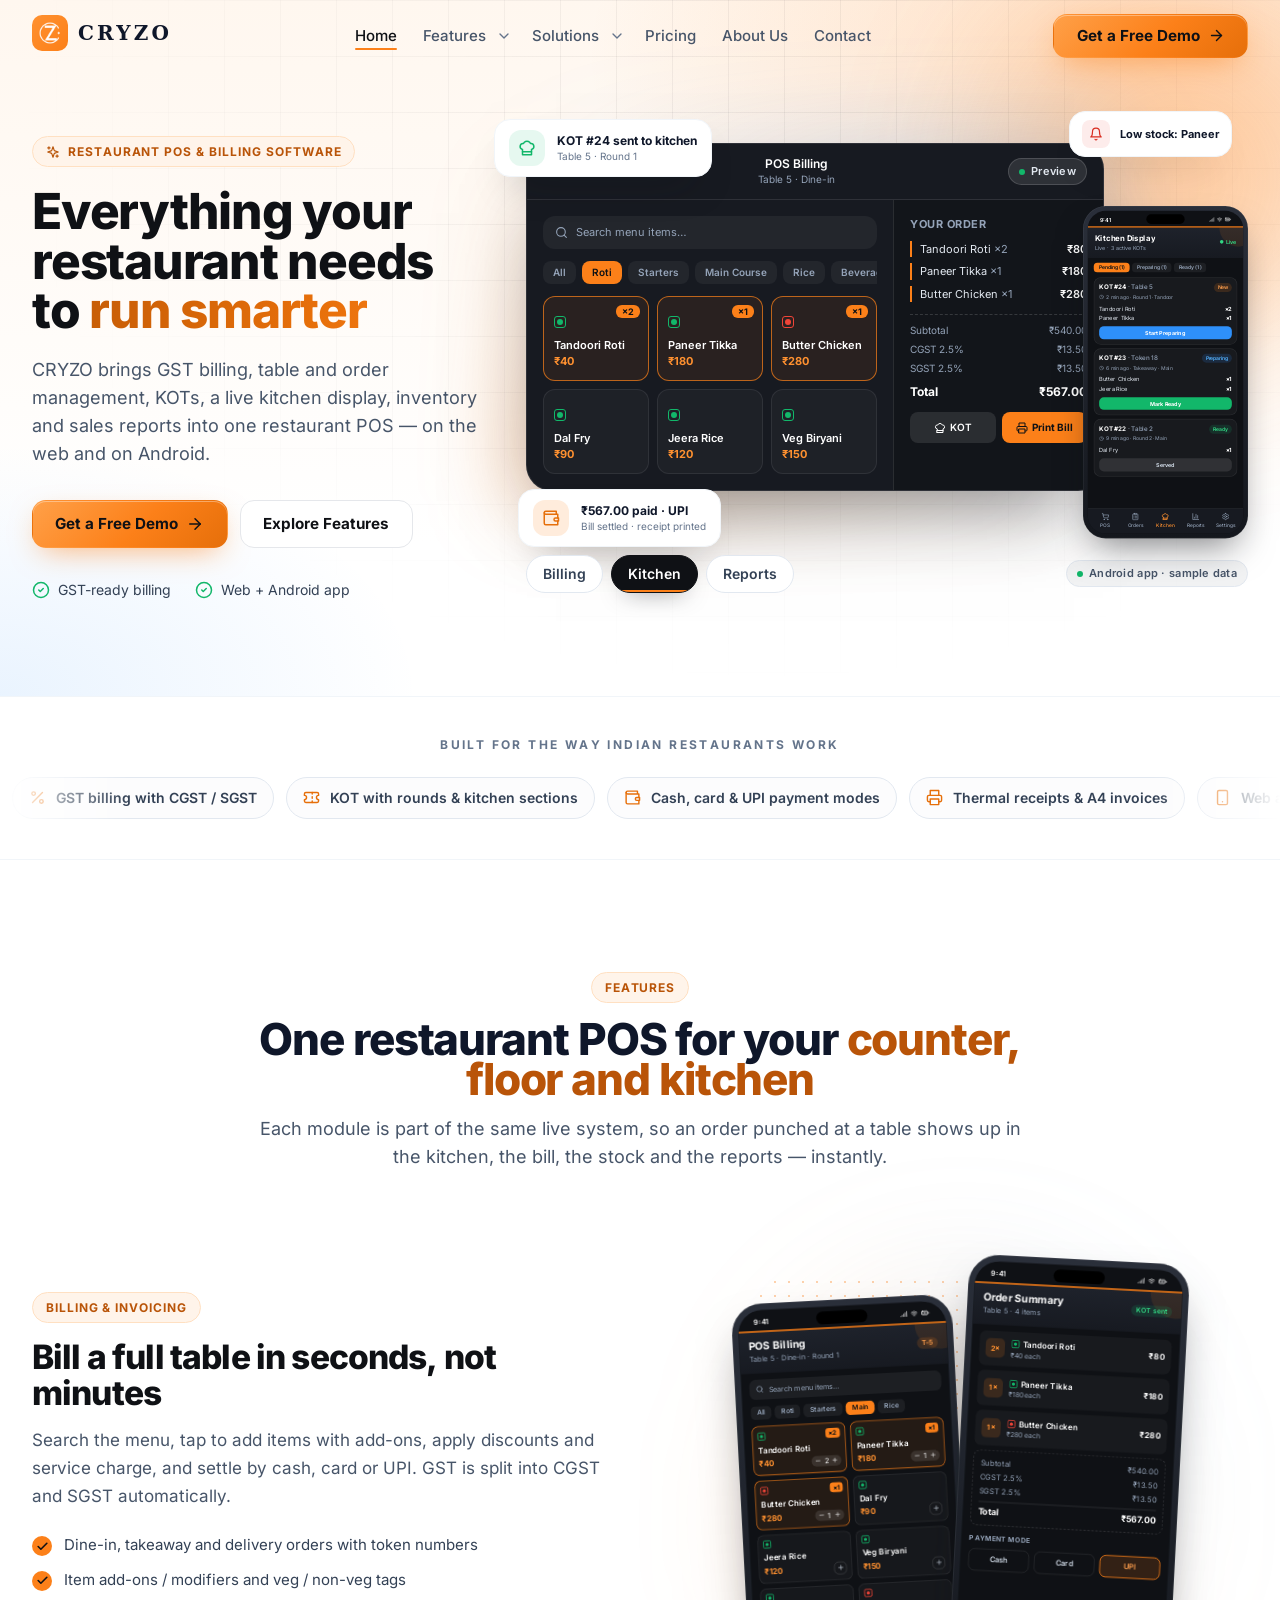
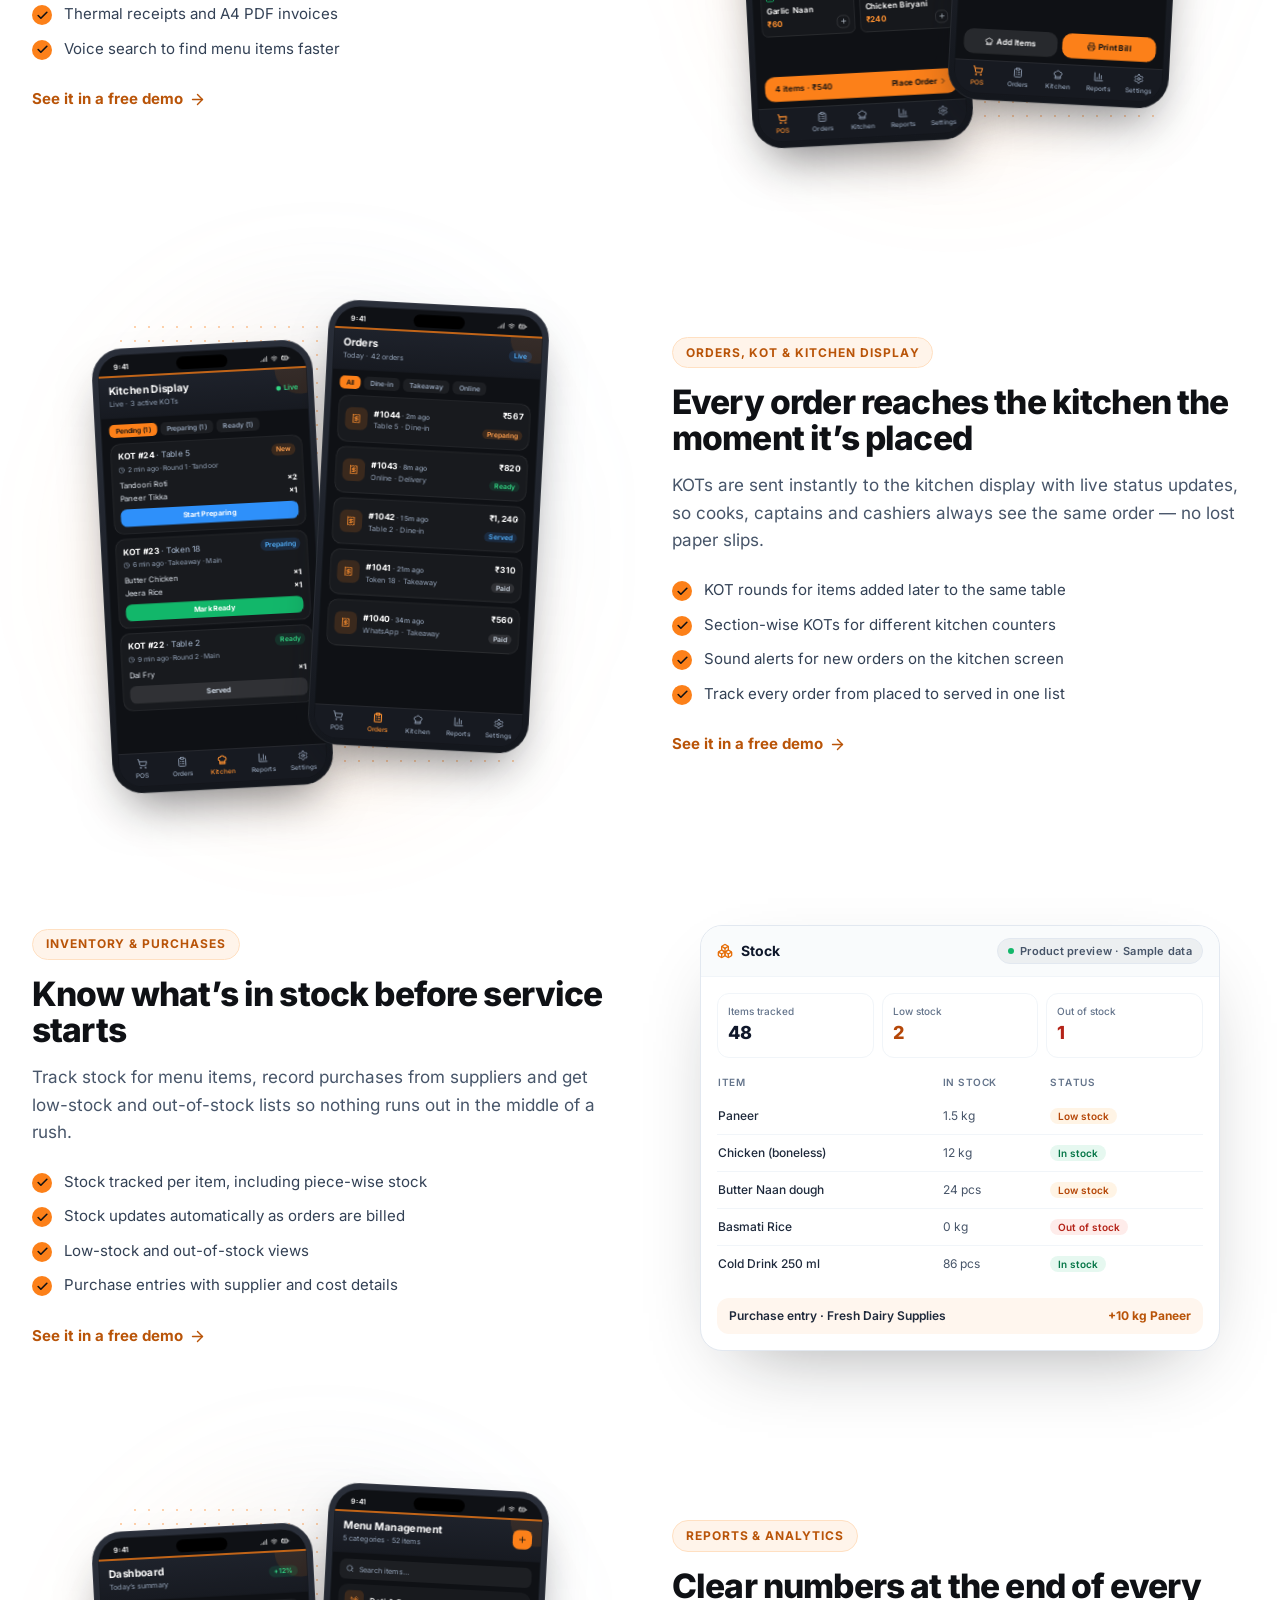
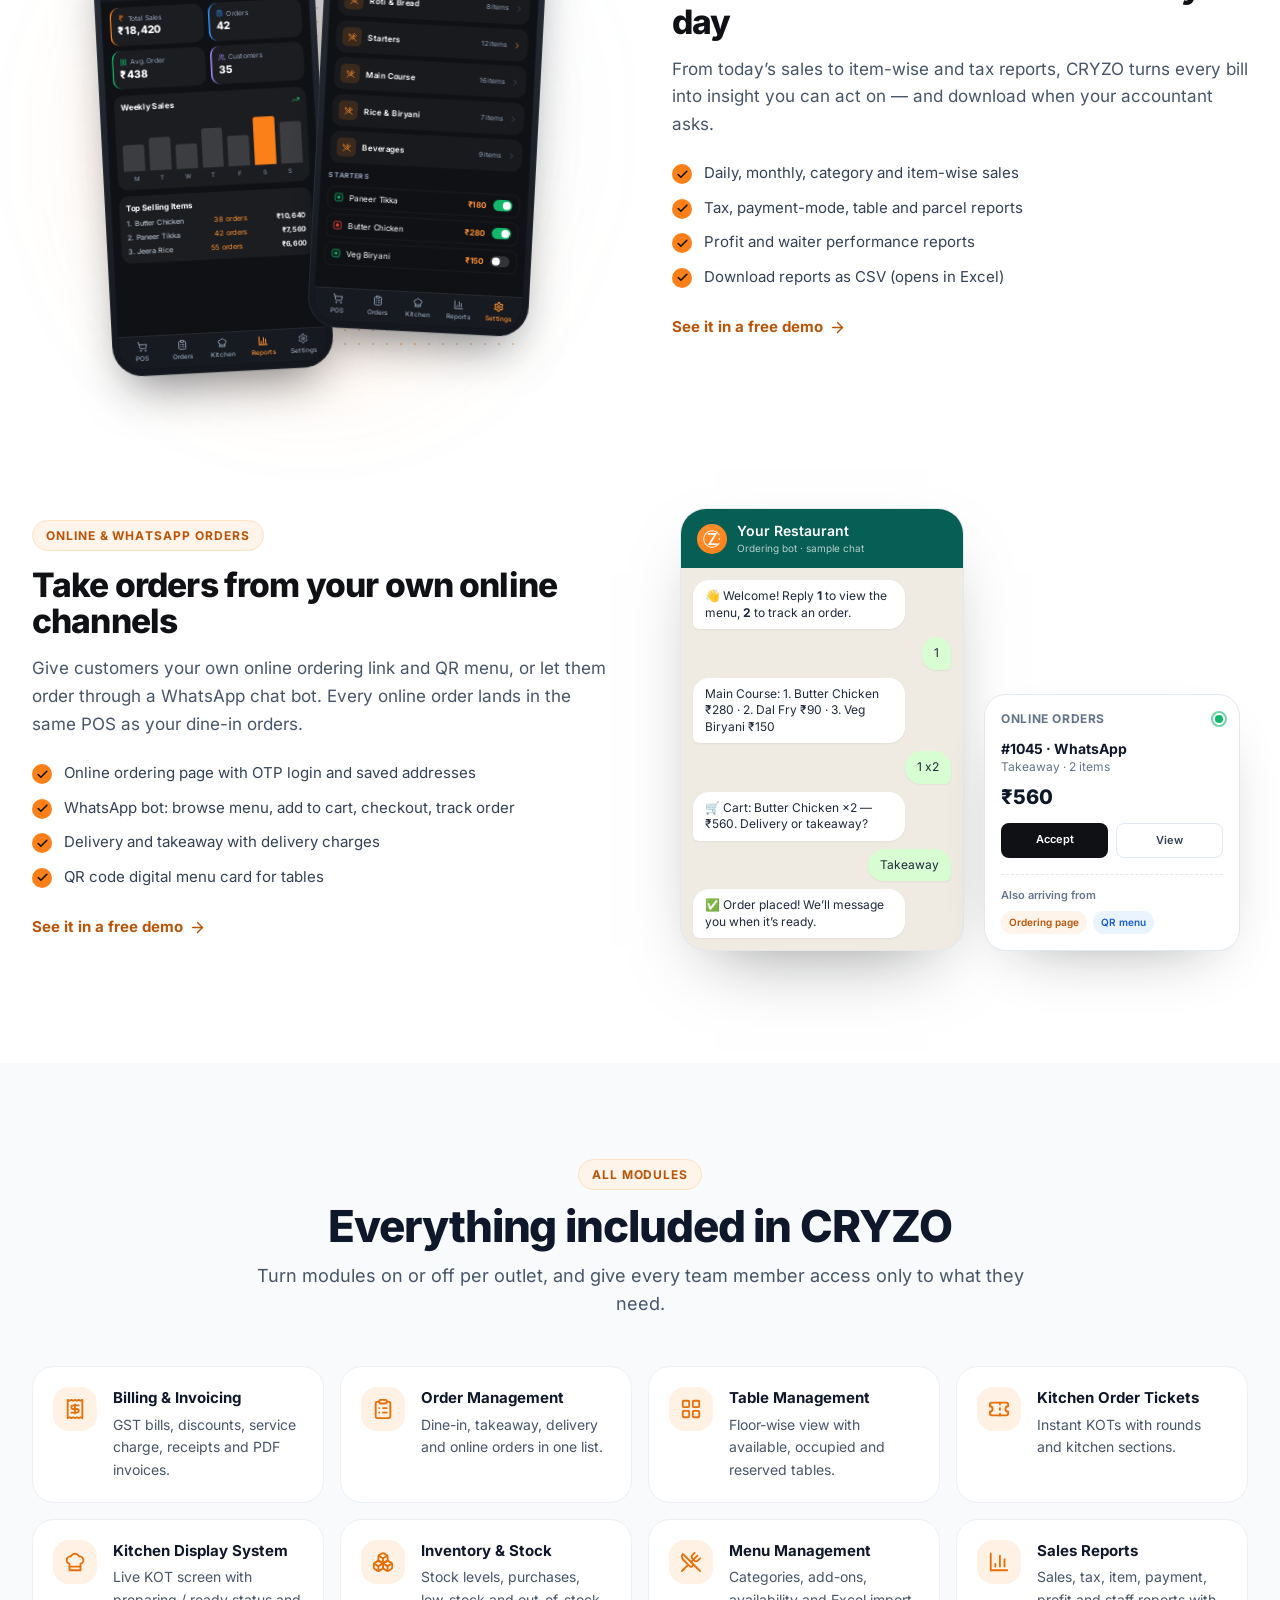
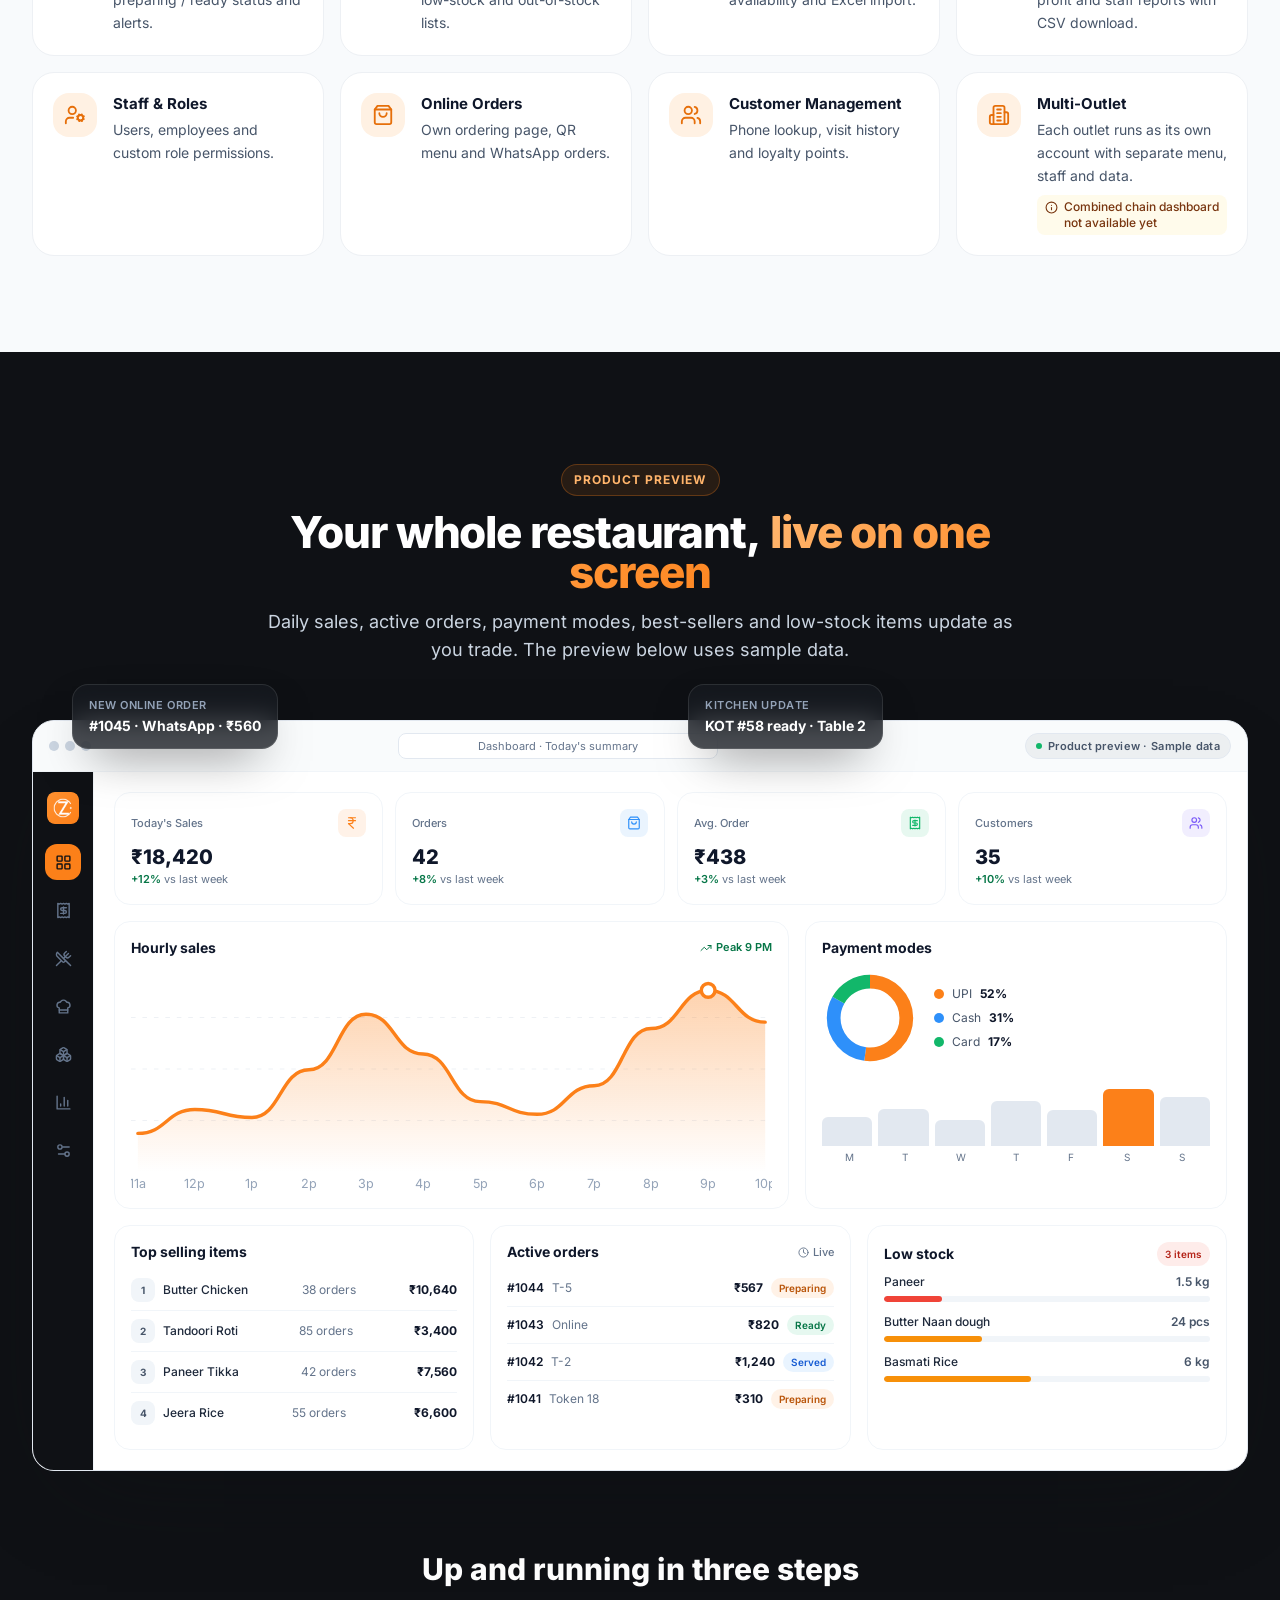
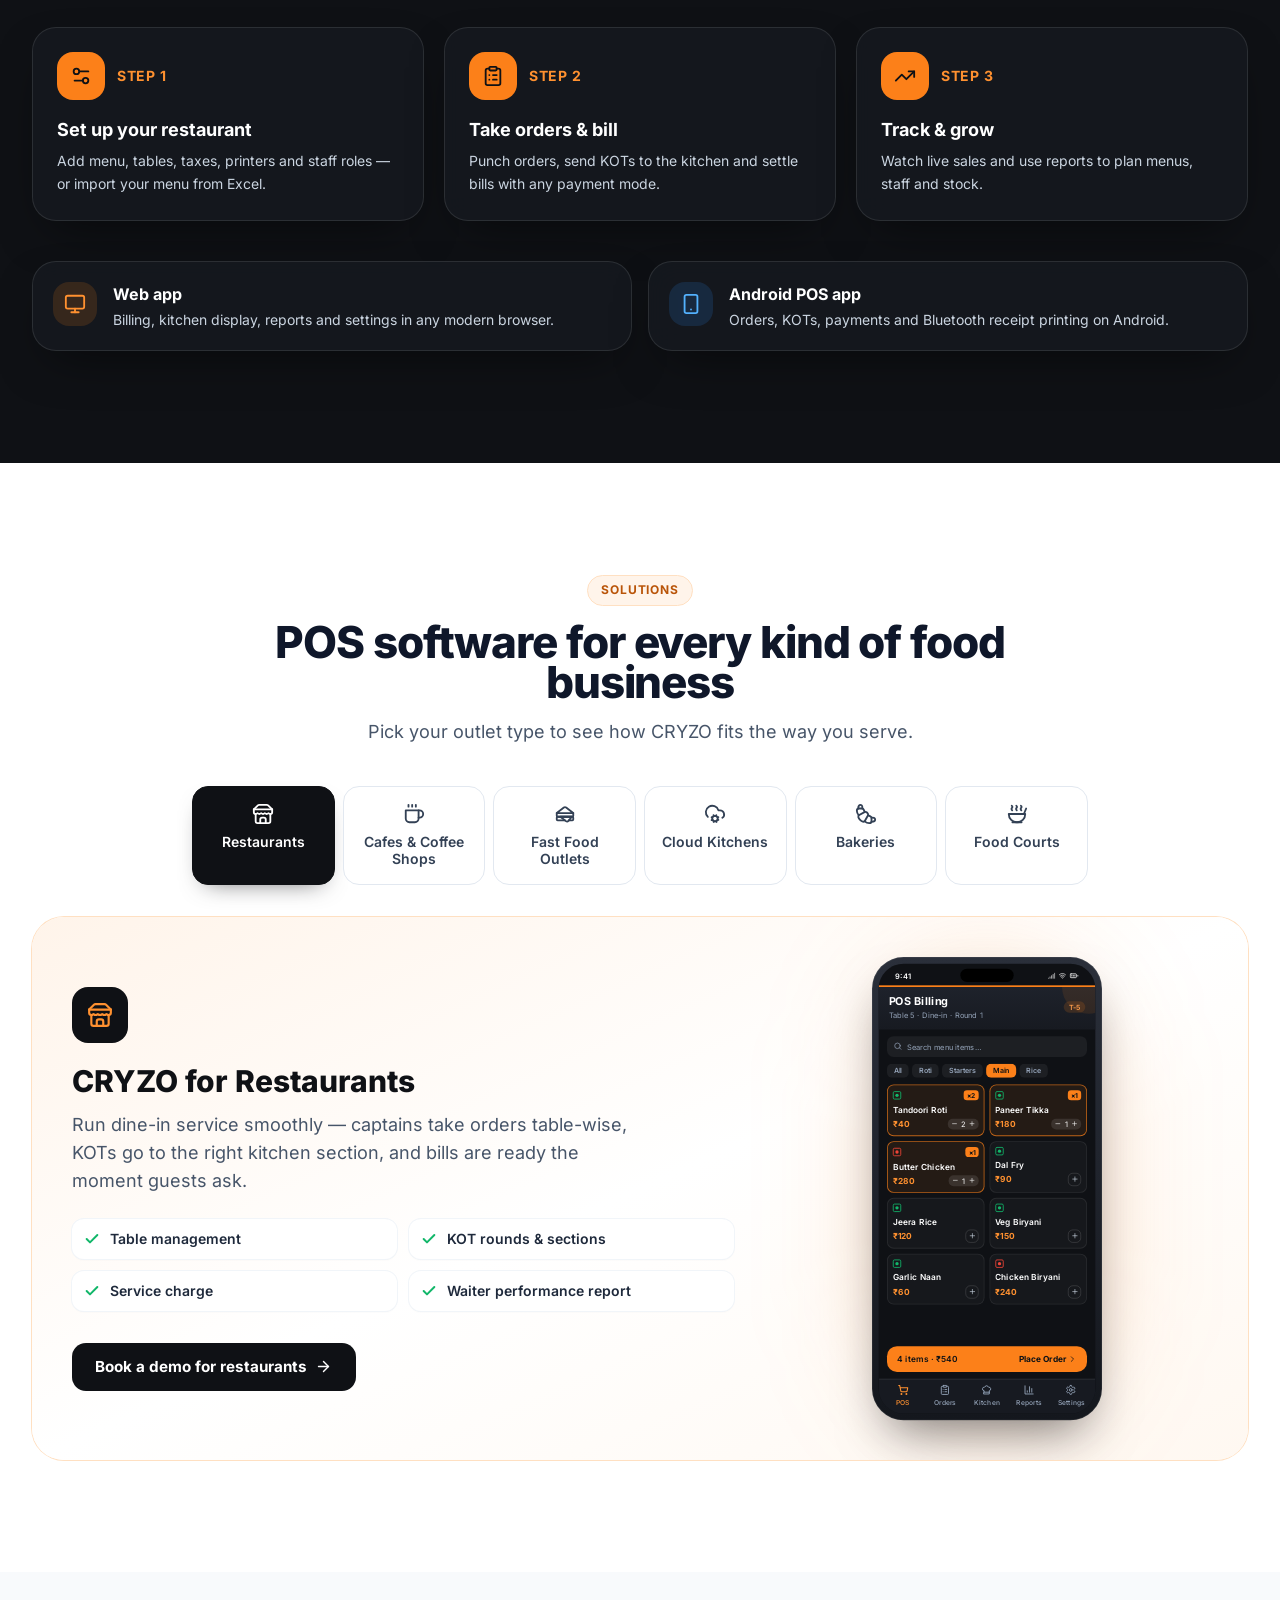
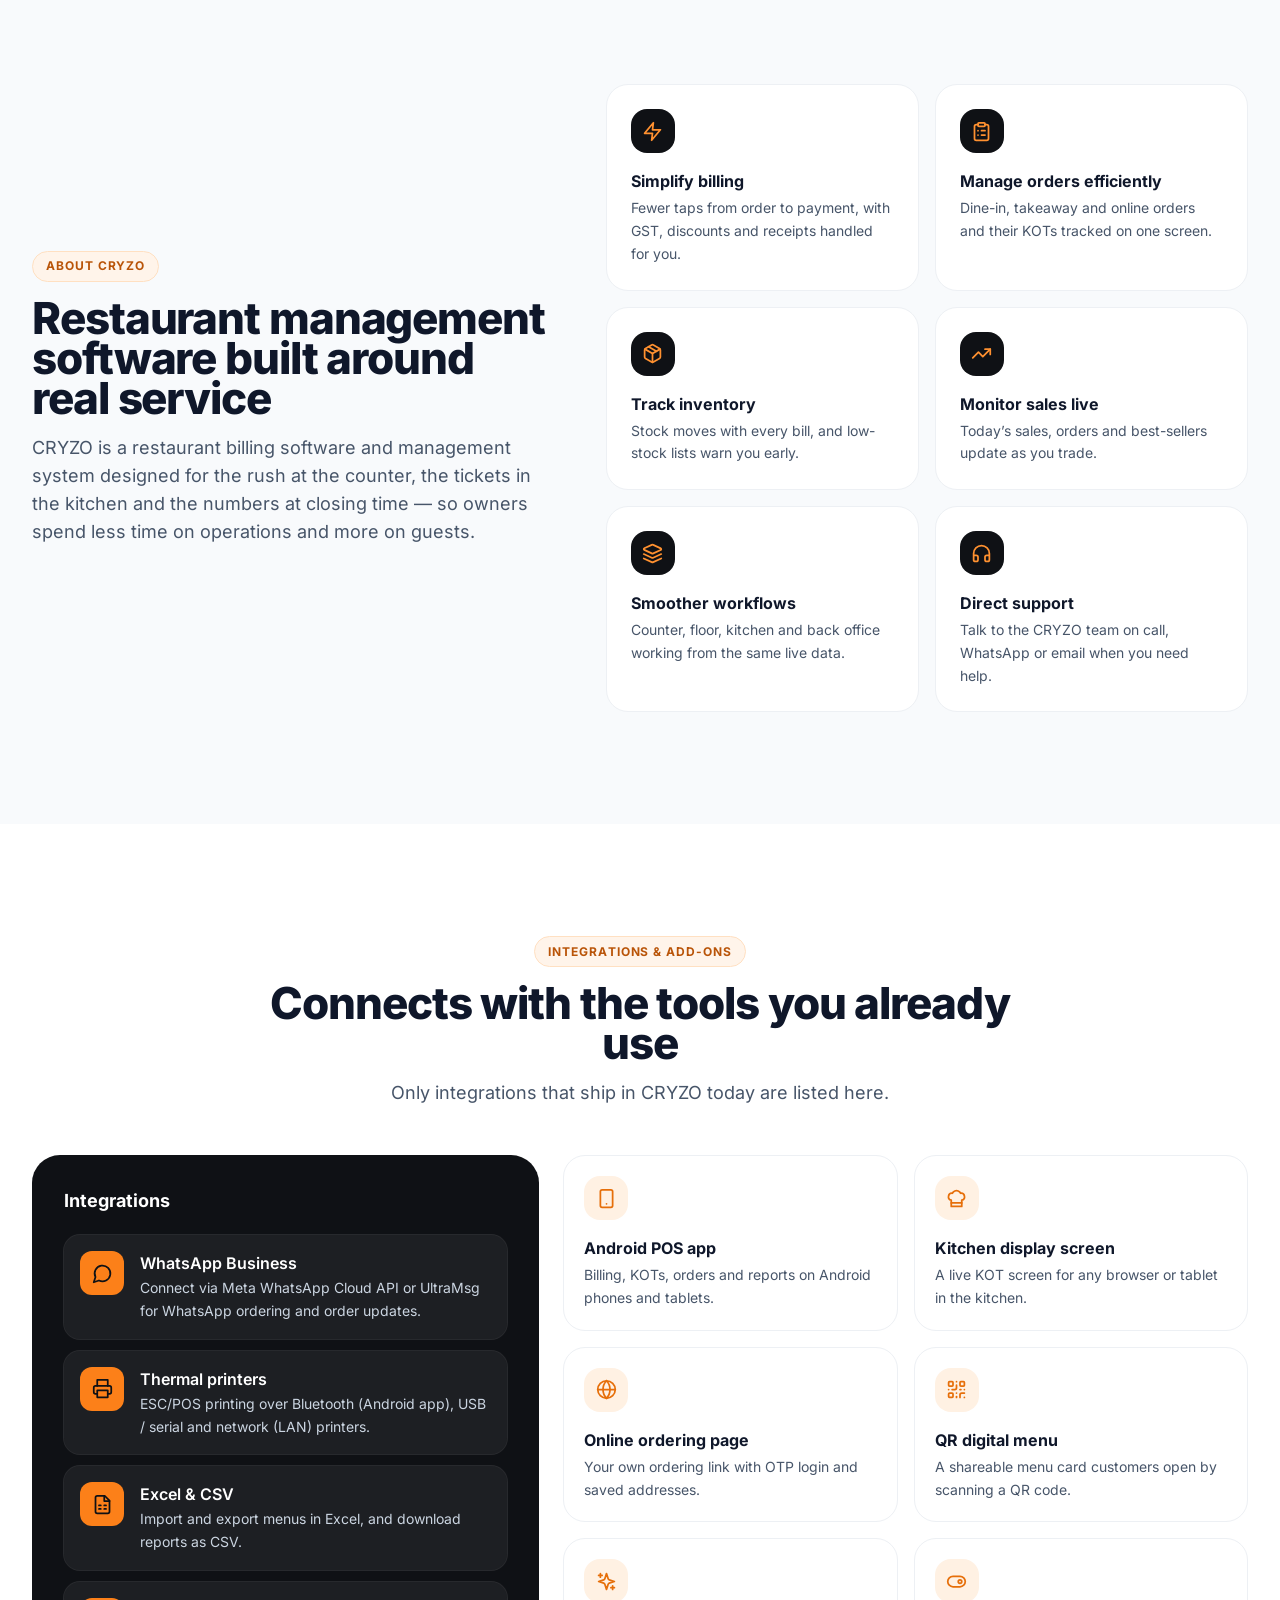
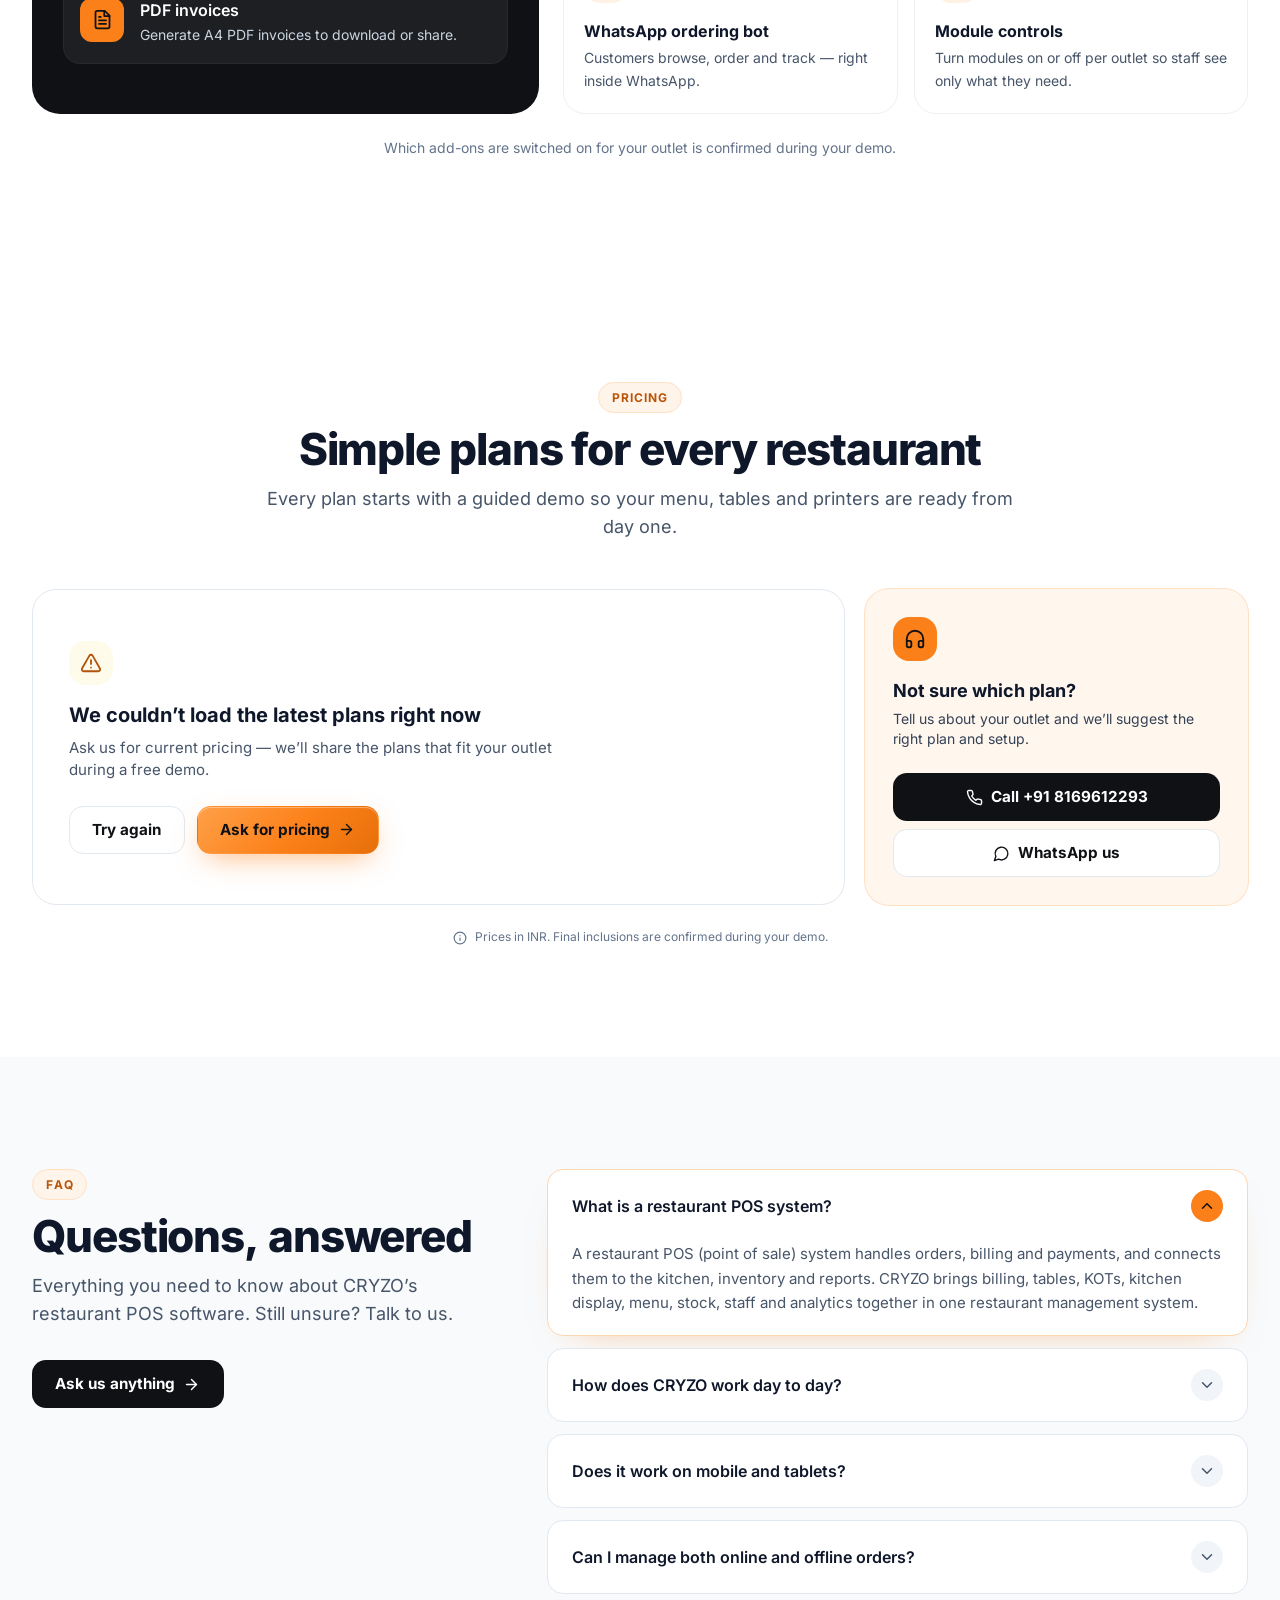
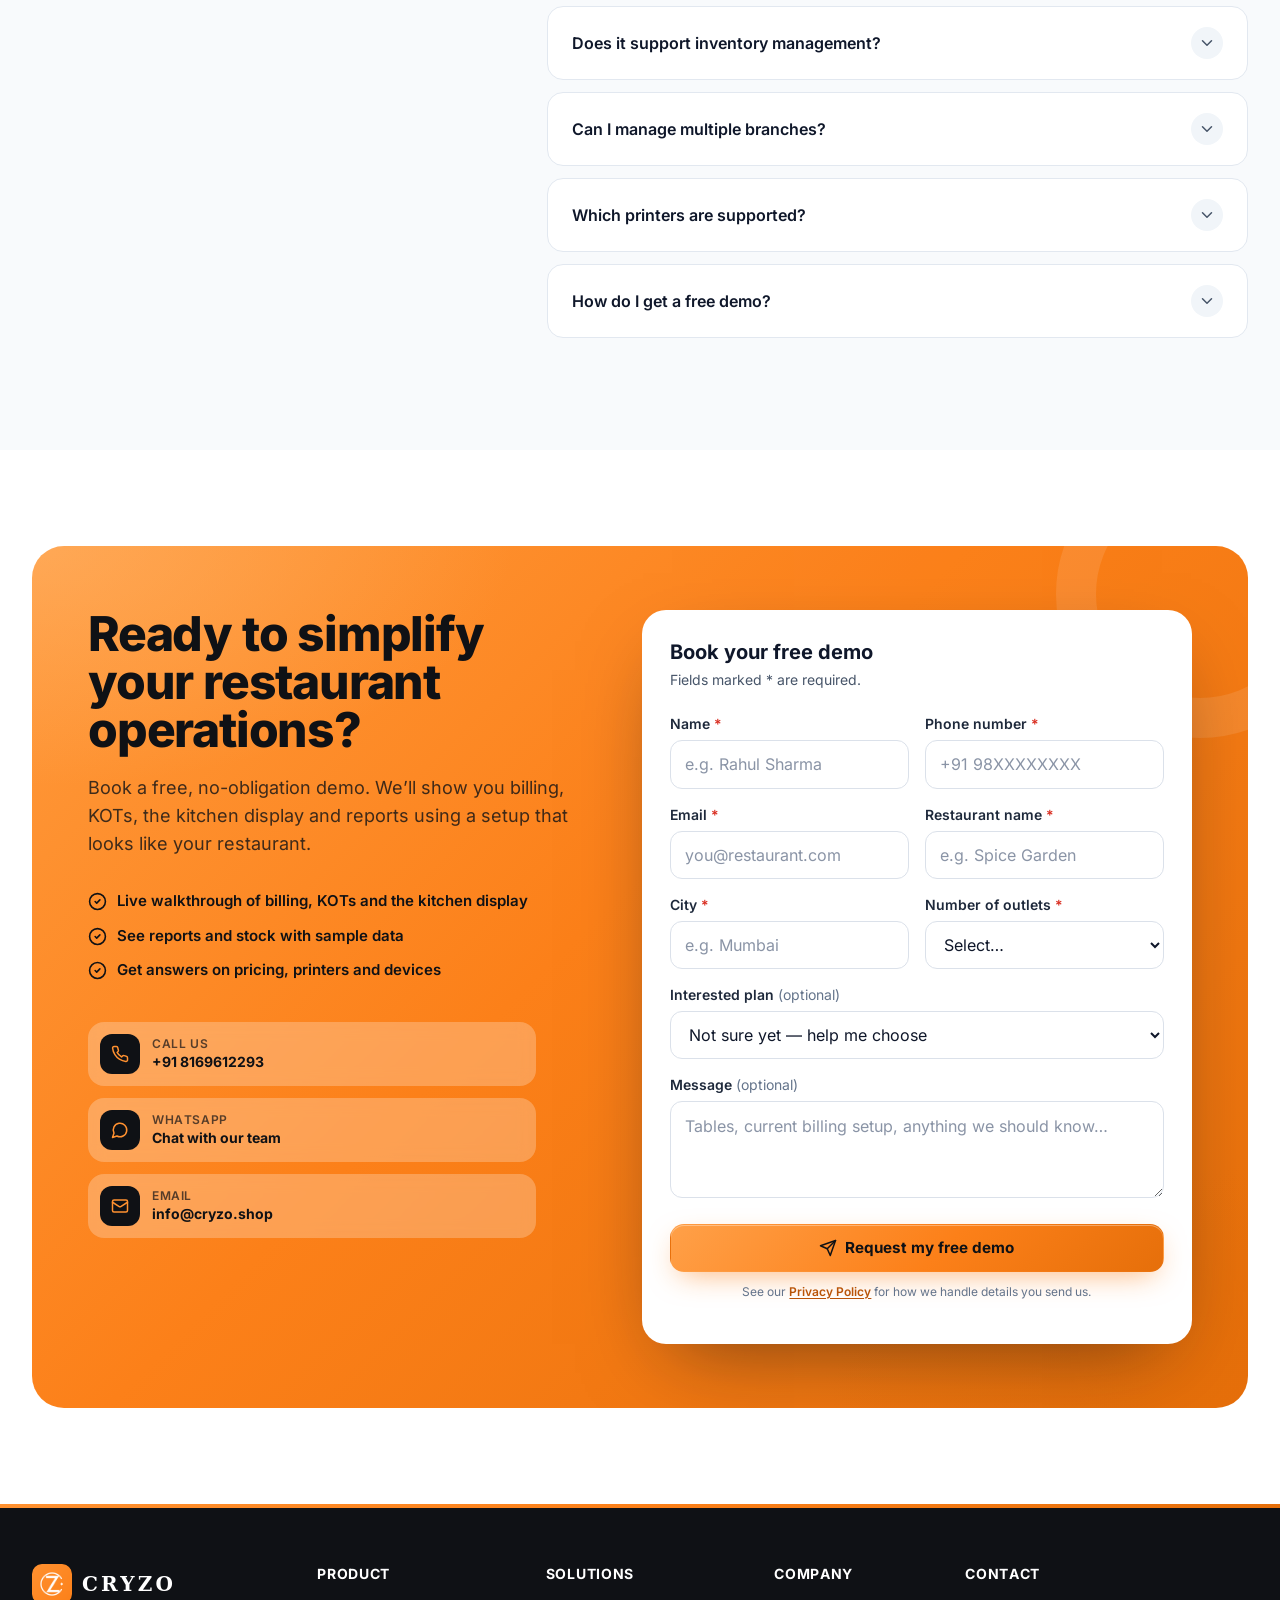
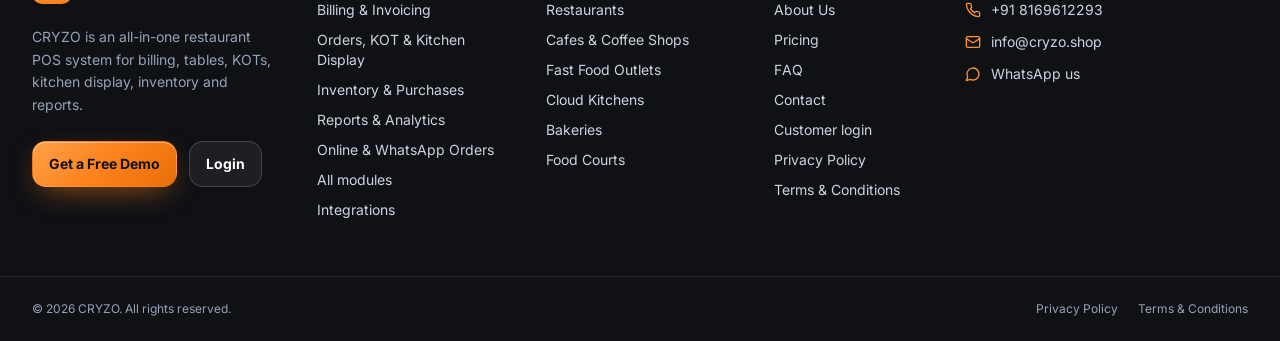
==== commit 4d0c5b50: "update" ====
--- a/index.html
+++ b/index.html
@@ -24,13 +24,13 @@
     <meta name="twitter:description" content="CRYZO restaurant POS: GST billing, tables, KOT, kitchen display, inventory, online &amp; WhatsApp orders and sales reports on web and Android. Get a free demo." />
     <meta name="twitter:image" content="https://cryzo.shop/images/og-image.png" />
     <meta name="theme-color" content="#0f1115" />
-    <script type="application/ld+json">{"@context":"https://schema.org","@graph":[{"@type":"Organization","@id":"https://cryzo.shop/#organization","name":"CRYZO","url":"https://cryzo.shop/","logo":"https://cryzo.shop/icons/icon-512.png","email":"info@cryzent.in","telephone":"+918169612293","contactPoint":[{"@type":"ContactPoint","contactType":"sales","telephone":"+918169612293","email":"info@cryzent.in","areaServed":"IN"}]},{"@type":"WebSite","@id":"https://cryzo.shop/#website","url":"https://cryzo.shop/","name":"CRYZO","publisher":{"@id":"https://cryzo.shop/#organization"},"inLanguage":"en-IN"},{"@type":"SoftwareApplication","name":"CRYZO","description":"CRYZO restaurant POS: GST billing, tables, KOT, kitchen display, inventory, online & WhatsApp orders and sales reports on web and Android. Get a free demo.","applicationCategory":"BusinessApplication","applicationSubCategory":"Restaurant POS System","operatingSystem":"Web, Android","url":"https://cryzo.shop/","image":"https://cryzo.shop/images/og-image.png","publisher":{"@id":"https://cryzo.shop/#organization"}},{"@type":"FAQPage","mainEntity":[{"@type":"Question","name":"What is a restaurant POS system?","acceptedAnswer":{"@type":"Answer","text":"A restaurant POS (point of sale) system handles orders, billing and payments, and connects them to the kitchen, inventory and reports. CRYZO brings billing, tables, KOTs, kitchen display, menu, stock, staff and analytics together in one restaurant management system."}},{"@type":"Question","name":"How does CRYZO work day to day?","acceptedAnswer":{"@type":"Answer","text":"Staff punch an order on the web app or Android app, and a KOT reaches the kitchen display instantly. When guests are ready, you generate a GST bill, record the payment (cash, card or UPI) and print or share the receipt. Every sale flows into the dashboard and reports automatically."}},{"@type":"Question","name":"Does it work on mobile and tablets?","acceptedAnswer":{"@type":"Answer","text":"Yes. The web app is responsive on phones, tablets and desktops, and there is a dedicated Android POS app for billing, KOTs, orders and reports."}},{"@type":"Question","name":"Can I manage both online and offline orders?","acceptedAnswer":{"@type":"Answer","text":"Yes. Dine-in, takeaway and delivery orders are handled at the POS. Orders from your own online ordering page, QR menu and WhatsApp bot appear in the Online Orders screen alongside them."}},{"@type":"Question","name":"Does it support inventory management?","acceptedAnswer":{"@type":"Answer","text":"Yes. You can track stock per item (including piece-wise stock), record purchases, and view low-stock and out-of-stock items. Stock is reduced automatically as orders are billed for items that track stock."}},{"@type":"Question","name":"Can I manage multiple branches?","acceptedAnswer":{"@type":"Answer","text":"Each outlet runs as its own CRYZO account with its own menu, staff and data, so multiple branches can be set up on the platform. A single combined dashboard across all branches is not available yet."}},{"@type":"Question","name":"Which printers are supported?","acceptedAnswer":{"@type":"Answer","text":"CRYZO prints ESC/POS thermal receipts and KOTs. The Android app prints over Bluetooth, and the web setup supports USB / serial and network (LAN) printers. A4 PDF invoices are also available."}},{"@type":"Question","name":"How do I get a free demo?","acceptedAnswer":{"@type":"Answer","text":"Fill in the demo form on this page and send your details to us on WhatsApp or email, or call us directly. We will walk you through CRYZO using a setup that matches your restaurant."}}]}]}</script>
+    <script type="application/ld+json">{"@context":"https://schema.org","@graph":[{"@type":"Organization","@id":"https://cryzo.shop/#organization","name":"CRYZO","url":"https://cryzo.shop/","logo":"https://cryzo.shop/icons/icon-512.png","email":"info@cryzo.shop","telephone":"+918169612293","contactPoint":[{"@type":"ContactPoint","contactType":"sales","telephone":"+918169612293","email":"info@cryzo.shop","areaServed":"IN"}]},{"@type":"WebSite","@id":"https://cryzo.shop/#website","url":"https://cryzo.shop/","name":"CRYZO","publisher":{"@id":"https://cryzo.shop/#organization"},"inLanguage":"en-IN"},{"@type":"SoftwareApplication","name":"CRYZO","description":"CRYZO restaurant POS: GST billing, tables, KOT, kitchen display, inventory, online & WhatsApp orders and sales reports on web and Android. Get a free demo.","applicationCategory":"BusinessApplication","applicationSubCategory":"Restaurant POS System","operatingSystem":"Web, Android","url":"https://cryzo.shop/","image":"https://cryzo.shop/images/og-image.png","publisher":{"@id":"https://cryzo.shop/#organization"}},{"@type":"FAQPage","mainEntity":[{"@type":"Question","name":"What is a restaurant POS system?","acceptedAnswer":{"@type":"Answer","text":"A restaurant POS (point of sale) system handles orders, billing and payments, and connects them to the kitchen, inventory and reports. CRYZO brings billing, tables, KOTs, kitchen display, menu, stock, staff and analytics together in one restaurant management system."}},{"@type":"Question","name":"How does CRYZO work day to day?","acceptedAnswer":{"@type":"Answer","text":"Staff punch an order on the web app or Android app, and a KOT reaches the kitchen display instantly. When guests are ready, you generate a GST bill, record the payment (cash, card or UPI) and print or share the receipt. Every sale flows into the dashboard and reports automatically."}},{"@type":"Question","name":"Does it work on mobile and tablets?","acceptedAnswer":{"@type":"Answer","text":"Yes. The web app is responsive on phones, tablets and desktops, and there is a dedicated Android POS app for billing, KOTs, orders and reports."}},{"@type":"Question","name":"Can I manage both online and offline orders?","acceptedAnswer":{"@type":"Answer","text":"Yes. Dine-in, takeaway and delivery orders are handled at the POS. Orders from your own online ordering page, QR menu and WhatsApp bot appear in the Online Orders screen alongside them."}},{"@type":"Question","name":"Does it support inventory management?","acceptedAnswer":{"@type":"Answer","text":"Yes. You can track stock per item (including piece-wise stock), record purchases, and view low-stock and out-of-stock items. Stock is reduced automatically as orders are billed for items that track stock."}},{"@type":"Question","name":"Can I manage multiple branches?","acceptedAnswer":{"@type":"Answer","text":"Each outlet runs as its own CRYZO account with its own menu, staff and data, so multiple branches can be set up on the platform. A single combined dashboard across all branches is not available yet."}},{"@type":"Question","name":"Which printers are supported?","acceptedAnswer":{"@type":"Answer","text":"CRYZO prints ESC/POS thermal receipts and KOTs. The Android app prints over Bluetooth, and the web setup supports USB / serial and network (LAN) printers. A4 PDF invoices are also available."}},{"@type":"Question","name":"How do I get a free demo?","acceptedAnswer":{"@type":"Answer","text":"Fill in the demo form on this page and send your details to us on WhatsApp or email, or call us directly. We will walk you through CRYZO using a setup that matches your restaurant."}}]}]}</script>
     <link rel="icon" href="/favicon.ico" sizes="48x48" />
     <link rel="icon" type="image/png" sizes="32x32" href="/favicon-32x32.png" />
     <link rel="apple-touch-icon" href="/apple-touch-icon.png" />
     <link rel="manifest" href="/site.webmanifest" />
-    <script type="module" crossorigin src="/assets/main-k-GmAwsq.js"></script>
-    <link rel="modulepreload" crossorigin href="/assets/landing-D1afMeBf.js">
+    <script type="module" crossorigin src="/assets/main-CBT0FdRa.js"></script>
+    <link rel="modulepreload" crossorigin href="/assets/landing-yYmnFBHV.js">
     <style>@font-face{font-family:Inter;font-style:normal;font-display:swap;font-weight:400;src:url(/assets/inter-latin-400-normal-C38fXH4l.woff2) format("woff2"),url(/assets/inter-latin-400-normal-CyCys3Eg.woff) format("woff")}@font-face{font-family:Inter;font-style:normal;font-display:swap;font-weight:500;src:url(/assets/inter-latin-500-normal-Cerq10X2.woff2) format("woff2"),url(/assets/inter-latin-500-normal-BL9OpVg8.woff) format("woff")}@font-face{font-family:Inter;font-style:normal;font-display:swap;font-weight:600;src:url(/assets/inter-latin-600-normal-LgqL8muc.woff2) format("woff2"),url(/assets/inter-latin-600-normal-CiBQ2DWP.woff) format("woff")}@font-face{font-family:Inter;font-style:normal;font-display:swap;font-weight:700;src:url(/assets/inter-latin-700-normal-Yt3aPRUw.woff2) format("woff2"),url(/assets/inter-latin-700-normal-BLAVimhd.woff) format("woff")}@font-face{font-family:Inter;font-style:normal;font-display:swap;font-weight:800;src:url(/assets/inter-latin-800-normal-BYj_oED-.woff2) format("woff2"),url(/assets/inter-latin-800-normal-D1mf63XC.woff) format("woff")}@font-face{font-family:Inter;font-style:normal;font-display:swap;font-weight:400;src:url(/assets/inter-latin-ext-400-normal-C1nco2VV.woff2) format("woff2"),url(/assets/inter-latin-ext-400-normal-77YHD8bZ.woff) format("woff")}@font-face{font-family:Inter;font-style:normal;font-display:swap;font-weight:600;src:url(/assets/inter-latin-ext-600-normal-D2bJ5OIk.woff2) format("woff2"),url(/assets/inter-latin-ext-600-normal-CIVaiw4L.woff) format("woff")}@font-face{font-family:Inter;font-style:normal;font-display:swap;font-weight:700;src:url(/assets/inter-latin-ext-700-normal-Ca8adRJv.woff2) format("woff2"),url(/assets/inter-latin-ext-700-normal-TidjK2hL.woff) format("woff")}@font-face{font-family:Inter;font-style:normal;font-display:swap;font-weight:800;src:url(/assets/inter-latin-ext-800-normal-DZJjya6U.woff2) format("woff2"),url(/assets/inter-latin-ext-800-normal-BOMpwxm3.woff) format("woff")}*,:before,:after{--tw-border-spacing-x: 0;--tw-border-spacing-y: 0;--tw-translate-x: 0;--tw-translate-y: 0;--tw-rotate: 0;--tw-skew-x: 0;--tw-skew-y: 0;--tw-scale-x: 1;--tw-scale-y: 1;--tw-pan-x: ;--tw-pan-y: ;--tw-pinch-zoom: ;--tw-scroll-snap-strictness: proximity;--tw-gradient-from-position: ;--tw-gradient-via-position: ;--tw-gradient-to-position: ;--tw-ordinal: ;--tw-slashed-zero: ;--tw-numeric-figure: ;--tw-numeric-spacing: ;--tw-numeric-fraction: ;--tw-ring-inset: ;--tw-ring-offset-width: 0px;--tw-ring-offset-color: #fff;--tw-ring-color: rgb(59 130 246 / .5);--tw-ring-offset-shadow: 0 0 #0000;--tw-ring-shadow: 0 0 #0000;--tw-shadow: 0 0 #0000;--tw-shadow-colored: 0 0 #0000;--tw-blur: ;--tw-brightness: ;--tw-contrast: ;--tw-grayscale: ;--tw-hue-rotate: ;--tw-invert: ;--tw-saturate: ;--tw-sepia: ;--tw-drop-shadow: ;--tw-backdrop-blur: ;--tw-backdrop-brightness: ;--tw-backdrop-contrast: ;--tw-backdrop-grayscale: ;--tw-backdrop-hue-rotate: ;--tw-backdrop-invert: ;--tw-backdrop-opacity: ;--tw-backdrop-saturate: ;--tw-backdrop-sepia: ;--tw-contain-size: ;--tw-contain-layout: ;--tw-contain-paint: ;--tw-contain-style: }::backdrop{--tw-border-spacing-x: 0;--tw-border-spacing-y: 0;--tw-translate-x: 0;--tw-translate-y: 0;--tw-rotate: 0;--tw-skew-x: 0;--tw-skew-y: 0;--tw-scale-x: 1;--tw-scale-y: 1;--tw-pan-x: ;--tw-pan-y: ;--tw-pinch-zoom: ;--tw-scroll-snap-strictness: proximity;--tw-gradient-from-position: ;--tw-gradient-via-position: ;--tw-gradient-to-position: ;--tw-ordinal: ;--tw-slashed-zero: ;--tw-numeric-figure: ;--tw-numeric-spacing: ;--tw-numeric-fraction: ;--tw-ring-inset: ;--tw-ring-offset-width: 0px;--tw-ring-offset-color: #fff;--tw-ring-color: rgb(59 130 246 / .5);--tw-ring-offset-shadow: 0 0 #0000;--tw-ring-shadow: 0 0 #0000;--tw-shadow: 0 0 #0000;--tw-shadow-colored: 0 0 #0000;--tw-blur: ;--tw-brightness: ;--tw-contrast: ;--tw-grayscale: ;--tw-hue-rotate: ;--tw-invert: ;--tw-saturate: ;--tw-sepia: ;--tw-drop-shadow: ;--tw-backdrop-blur: ;--tw-backdrop-brightness: ;--tw-backdrop-contrast: ;--tw-backdrop-grayscale: ;--tw-backdrop-hue-rotate: ;--tw-backdrop-invert: ;--tw-backdrop-opacity: ;--tw-backdrop-saturate: ;--tw-backdrop-sepia: ;--tw-contain-size: ;--tw-contain-layout: ;--tw-contain-paint: ;--tw-contain-style: }*,:before,:after{box-sizing:border-box;border-width:0;border-style:solid;border-color:#e5e7eb}:before,:after{--tw-content: ""}html,:host{line-height:1.5;-webkit-text-size-adjust:100%;-moz-tab-size:4;-o-tab-size:4;tab-size:4;font-family:Inter,system-ui,sans-serif;font-feature-settings:normal;font-variation-settings:normal;-webkit-tap-highlight-color:transparent}body{margin:0;line-height:inherit}hr{height:0;color:inherit;border-top-width:1px}abbr:where([title]){-webkit-text-decoration:underline dotted;text-decoration:underline dotted}h1,h2,h3,h4,h5,h6{font-size:inherit;font-weight:inherit}a{color:inherit;text-decoration:inherit}b,strong{font-weight:bolder}code,kbd,samp,pre{font-family:ui-monospace,SFMono-Regular,Menlo,Monaco,Consolas,Liberation Mono,Courier New,monospace;font-feature-settings:normal;font-variation-settings:normal;font-size:1em}small{font-size:80%}sub,sup{font-size:75%;line-height:0;position:relative;vertical-align:baseline}sub{bottom:-.25em}sup{top:-.5em}table{text-indent:0;border-color:inherit;border-collapse:collapse}button,input,optgroup,select,textarea{font-family:inherit;font-feature-settings:inherit;font-variation-settings:inherit;font-size:100%;font-weight:inherit;line-height:inherit;letter-spacing:inherit;color:inherit;margin:0;padding:0}button,select{text-transform:none}button,input:where([type=button]),input:where([type=reset]),input:where([type=submit]){-webkit-appearance:button;background-color:transparent;background-image:none}:-moz-focusring{outline:auto}:-moz-ui-invalid{box-shadow:none}progress{vertical-align:baseline}::-webkit-inner-spin-button,::-webkit-outer-spin-button{height:auto}[type=search]{-webkit-appearance:textfield;outline-offset:-2px}::-webkit-search-decoration{-webkit-appearance:none}::-webkit-file-upload-button{-webkit-appearance:button;font:inherit}summary{display:list-item}blockquote,dl,dd,h1,h2,h3,h4,h5,h6,hr,figure,p,pre{margin:0}fieldset{margin:0;padding:0}legend{padding:0}ol,ul,menu{list-style:none;margin:0;padding:0}dialog{padding:0}textarea{resize:vertical}input::-moz-placeholder,textarea::-moz-placeholder{opacity:1;color:#9ca3af}input::placeholder,textarea::placeholder{opacity:1;color:#9ca3af}button,[role=button]{cursor:pointer}:disabled{cursor:default}img,svg,video,canvas,audio,iframe,embed,object{display:block;vertical-align:middle}img,video{max-width:100%;height:auto}[hidden]:where(:not([hidden=until-found])){display:none}.sr-only{position:absolute;width:1px;height:1px;padding:0;margin:-1px;overflow:hidden;clip:rect(0,0,0,0);white-space:nowrap;border-width:0}.pointer-events-none{pointer-events:none}.visible{visibility:visible}.static{position:static}.fixed{position:fixed}.absolute{position:absolute}.relative{position:relative}.-inset-6{top:-1.5rem;right:-1.5rem;bottom:-1.5rem;left:-1.5rem}.inset-10{top:2.5rem;right:2.5rem;bottom:2.5rem;left:2.5rem}.inset-4{top:1rem;right:1rem;bottom:1rem;left:1rem}.inset-x-0{left:0;right:0}.inset-x-6{left:1.5rem;right:1.5rem}.inset-y-10{top:2.5rem;bottom:2.5rem}.-bottom-12{bottom:-3rem}.-bottom-14{bottom:-3.5rem}.-bottom-16{bottom:-4rem}.-bottom-6{bottom:-1.5rem}.-left-2{left:-.5rem}.-left-3{left:-.75rem}.-left-\[9999px\]{left:-9999px}.-right-2{right:-.5rem}.-right-20{right:-5rem}.-right-24{right:-6rem}.-right-40{right:-10rem}.-right-6{right:-1.5rem}.-top-20{top:-5rem}.-top-24{top:-6rem}.-top-5{top:-1.25rem}.-top-6{top:-1.5rem}.-top-8{top:-2rem}.-top-9{top:-2.25rem}.bottom-0{bottom:0}.left-0{left:0}.left-0\.5{left:.125rem}.left-1\/2{left:50%}.left-10{left:2.5rem}.left-8{left:2rem}.right-0{right:0}.right-0\.5{right:.125rem}.right-2{right:.5rem}.right-4{right:1rem}.right-\[30\%\]{right:30%}.top-0{top:0}.top-0\.5{top:.125rem}.top-1\.5{top:.375rem}.top-2{top:.5rem}.top-20{top:5rem}.top-\[72px\]{top:72px}.top-full{top:100%}.-z-0{z-index:0}.-z-10{z-index:-10}.z-10{z-index:10}.z-20{z-index:20}.z-50{z-index:50}.m-0{margin:0}.mx-2\.5{margin-left:.625rem;margin-right:.625rem}.mx-4{margin-left:1rem;margin-right:1rem}.mx-auto{margin-left:auto;margin-right:auto}.-ml-\[1\%\]{margin-left:-1%}.mb-1\.5{margin-bottom:.375rem}.mb-10{margin-bottom:2.5rem}.mb-2{margin-bottom:.5rem}.mb-3{margin-bottom:.75rem}.mb-4{margin-bottom:1rem}.ml-1{margin-left:.25rem}.mt-0\.5{margin-top:.125rem}.mt-1{margin-top:.25rem}.mt-1\.5{margin-top:.375rem}.mt-10{margin-top:2.5rem}.mt-12{margin-top:3rem}.mt-14{margin-top:3.5rem}.mt-16{margin-top:4rem}.mt-2{margin-top:.5rem}.mt-20{margin-top:5rem}.mt-3{margin-top:.75rem}.mt-4{margin-top:1rem}.mt-5{margin-top:1.25rem}.mt-6{margin-top:1.5rem}.mt-7{margin-top:1.75rem}.mt-8{margin-top:2rem}.block{display:block}.inline-block{display:inline-block}.flex{display:flex}.inline-flex{display:inline-flex}.table{display:table}.grid{display:grid}.contents{display:contents}.hidden{display:none}.h-0\.5{height:.125rem}.h-1{height:.25rem}.h-1\.5{height:.375rem}.h-10{height:2.5rem}.h-11{height:2.75rem}.h-12{height:3rem}.h-14{height:3.5rem}.h-16{height:4rem}.h-2{height:.5rem}.h-2\.5{height:.625rem}.h-24{height:6rem}.h-3{height:.75rem}.h-3\.5{height:.875rem}.h-4{height:1rem}.h-5{height:1.25rem}.h-6{height:1.5rem}.h-60{height:15rem}.h-64{height:16rem}.h-7{height:1.75rem}.h-72{height:18rem}.h-8{height:2rem}.h-9{height:2.25rem}.h-\[480px\]{height:480px}.h-\[520px\]{height:520px}.h-\[72px\]{height:72px}.h-\[calc\(100dvh-72px\)\]{height:calc(100dvh - 72px)}.h-auto{height:auto}.h-full{height:100%}.h-px{height:1px}.\!min-h-\[44px\]{min-height:44px!important}.min-h-screen{min-height:100vh}.w-1{width:.25rem}.w-1\.5{width:.375rem}.w-10{width:2.5rem}.w-11{width:2.75rem}.w-12{width:3rem}.w-14{width:3.5rem}.w-16{width:4rem}.w-2{width:.5rem}.w-2\.5{width:.625rem}.w-24{width:6rem}.w-3{width:.75rem}.w-32{width:8rem}.w-4{width:1rem}.w-40{width:10rem}.w-48{width:12rem}.w-5{width:1.25rem}.w-6{width:1.5rem}.w-60{width:15rem}.w-64{width:16rem}.w-7{width:1.75rem}.w-72{width:18rem}.w-8{width:2rem}.w-9{width:2.25rem}.w-\[150px\]{width:150px}.w-\[200px\]{width:200px}.w-\[48\%\]{width:48%}.w-\[520px\]{width:520px}.w-\[560px\]{width:560px}.w-\[680px\]{width:680px}.w-\[760px\]{width:760px}.w-full{width:100%}.w-px{width:1px}.min-w-0{min-width:0px}.min-w-\[110px\]{min-width:110px}.min-w-\[300px\]{min-width:300px}.max-w-2xl{max-width:42rem}.max-w-3xl{max-width:48rem}.max-w-4xl{max-width:56rem}.max-w-7xl{max-width:80rem}.max-w-\[460px\]{max-width:460px}.max-w-\[520px\]{max-width:520px}.max-w-\[560px\]{max-width:560px}.max-w-\[640px\]{max-width:640px}.max-w-\[82\%\]{max-width:82%}.max-w-lg{max-width:32rem}.max-w-md{max-width:28rem}.max-w-xl{max-width:36rem}.max-w-xs{max-width:20rem}.flex-1{flex:1 1 0%}.shrink-0{flex-shrink:0}.grow{flex-grow:1}.origin-top-left{transform-origin:top left}.-translate-x-1\/2{--tw-translate-x: -50%;transform:translate(var(--tw-translate-x),var(--tw-translate-y)) rotate(var(--tw-rotate)) skew(var(--tw-skew-x)) skewY(var(--tw-skew-y)) scaleX(var(--tw-scale-x)) scaleY(var(--tw-scale-y))}.-rotate-90{--tw-rotate: -90deg;transform:translate(var(--tw-translate-x),var(--tw-translate-y)) rotate(var(--tw-rotate)) skew(var(--tw-skew-x)) skewY(var(--tw-skew-y)) scaleX(var(--tw-scale-x)) scaleY(var(--tw-scale-y))}.-rotate-\[3deg\]{--tw-rotate: -3deg;transform:translate(var(--tw-translate-x),var(--tw-translate-y)) rotate(var(--tw-rotate)) skew(var(--tw-skew-x)) skewY(var(--tw-skew-y)) scaleX(var(--tw-scale-x)) scaleY(var(--tw-scale-y))}.rotate-180{--tw-rotate: 180deg;transform:translate(var(--tw-translate-x),var(--tw-translate-y)) rotate(var(--tw-rotate)) skew(var(--tw-skew-x)) skewY(var(--tw-skew-y)) scaleX(var(--tw-scale-x)) scaleY(var(--tw-scale-y))}.rotate-\[3deg\]{--tw-rotate: 3deg;transform:translate(var(--tw-translate-x),var(--tw-translate-y)) rotate(var(--tw-rotate)) skew(var(--tw-skew-x)) skewY(var(--tw-skew-y)) scaleX(var(--tw-scale-x)) scaleY(var(--tw-scale-y))}.transform{transform:translate(var(--tw-translate-x),var(--tw-translate-y)) rotate(var(--tw-rotate)) skew(var(--tw-skew-x)) skewY(var(--tw-skew-y)) scaleX(var(--tw-scale-x)) scaleY(var(--tw-scale-y))}@keyframes pulse{50%{opacity:.5}}.animate-pulse{animation:pulse 2s cubic-bezier(.4,0,.6,1) infinite}.cursor-pointer{cursor:pointer}.select-none{-webkit-user-select:none;-moz-user-select:none;user-select:none}.resize-y{resize:vertical}.scroll-mt-24{scroll-margin-top:6rem}.list-none{list-style-type:none}.grid-cols-1{grid-template-columns:repeat(1,minmax(0,1fr))}.grid-cols-2{grid-template-columns:repeat(2,minmax(0,1fr))}.grid-cols-3{grid-template-columns:repeat(3,minmax(0,1fr))}.grid-cols-4{grid-template-columns:repeat(4,minmax(0,1fr))}.grid-cols-5{grid-template-columns:repeat(5,minmax(0,1fr))}.grid-cols-\[auto_1fr_auto_auto\]{grid-template-columns:auto 1fr auto auto}.flex-col{flex-direction:column}.flex-wrap{flex-wrap:wrap}.items-start{align-items:flex-start}.items-end{align-items:flex-end}.items-center{align-items:center}.items-baseline{align-items:baseline}.justify-start{justify-content:flex-start}.justify-end{justify-content:flex-end}.justify-center{justify-content:center}.justify-between{justify-content:space-between}.gap-0\.5{gap:.125rem}.gap-1{gap:.25rem}.gap-1\.5{gap:.375rem}.gap-10{gap:2.5rem}.gap-12{gap:3rem}.gap-2{gap:.5rem}.gap-2\.5{gap:.625rem}.gap-3{gap:.75rem}.gap-4{gap:1rem}.gap-5{gap:1.25rem}.gap-6{gap:1.5rem}.gap-8{gap:2rem}.gap-x-2{-moz-column-gap:.5rem;column-gap:.5rem}.gap-x-5{-moz-column-gap:1.25rem;column-gap:1.25rem}.gap-x-6{-moz-column-gap:1.5rem;column-gap:1.5rem}.gap-y-1{row-gap:.25rem}.gap-y-2{row-gap:.5rem}.gap-y-3{row-gap:.75rem}.space-y-0\.5>:not([hidden])~:not([hidden]){--tw-space-y-reverse: 0;margin-top:calc(.125rem * calc(1 - var(--tw-space-y-reverse)));margin-bottom:calc(.125rem * var(--tw-space-y-reverse))}.space-y-1>:not([hidden])~:not([hidden]){--tw-space-y-reverse: 0;margin-top:calc(.25rem * calc(1 - var(--tw-space-y-reverse)));margin-bottom:calc(.25rem * var(--tw-space-y-reverse))}.space-y-1\.5>:not([hidden])~:not([hidden]){--tw-space-y-reverse: 0;margin-top:calc(.375rem * calc(1 - var(--tw-space-y-reverse)));margin-bottom:calc(.375rem * var(--tw-space-y-reverse))}.space-y-2>:not([hidden])~:not([hidden]){--tw-space-y-reverse: 0;margin-top:calc(.5rem * calc(1 - var(--tw-space-y-reverse)));margin-bottom:calc(.5rem * var(--tw-space-y-reverse))}.space-y-2\.5>:not([hidden])~:not([hidden]){--tw-space-y-reverse: 0;margin-top:calc(.625rem * calc(1 - var(--tw-space-y-reverse)));margin-bottom:calc(.625rem * var(--tw-space-y-reverse))}.space-y-20>:not([hidden])~:not([hidden]){--tw-space-y-reverse: 0;margin-top:calc(5rem * calc(1 - var(--tw-space-y-reverse)));margin-bottom:calc(5rem * var(--tw-space-y-reverse))}.space-y-3>:not([hidden])~:not([hidden]){--tw-space-y-reverse: 0;margin-top:calc(.75rem * calc(1 - var(--tw-space-y-reverse)));margin-bottom:calc(.75rem * var(--tw-space-y-reverse))}.space-y-4>:not([hidden])~:not([hidden]){--tw-space-y-reverse: 0;margin-top:calc(1rem * calc(1 - var(--tw-space-y-reverse)));margin-bottom:calc(1rem * var(--tw-space-y-reverse))}.divide-y>:not([hidden])~:not([hidden]){--tw-divide-y-reverse: 0;border-top-width:calc(1px * calc(1 - var(--tw-divide-y-reverse)));border-bottom-width:calc(1px * var(--tw-divide-y-reverse))}.divide-slate-100>:not([hidden])~:not([hidden]){--tw-divide-opacity: 1;border-color:rgb(241 245 249 / var(--tw-divide-opacity, 1))}.overflow-hidden{overflow:hidden}.overflow-x-auto{overflow-x:auto}.overflow-y-auto{overflow-y:auto}.truncate{overflow:hidden;text-overflow:ellipsis;white-space:nowrap}.whitespace-nowrap{white-space:nowrap}.whitespace-pre-line{white-space:pre-line}.break-all{word-break:break-all}.rounded{border-radius:.25rem}.rounded-2xl{border-radius:1rem}.rounded-3xl{border-radius:1.5rem}.rounded-\[10px\]{border-radius:10px}.rounded-\[22px\]{border-radius:22px}.rounded-\[26px\]{border-radius:26px}.rounded-\[28px\]{border-radius:28px}.rounded-\[2px\]{border-radius:2px}.rounded-\[30px\]{border-radius:30px}.rounded-\[32px\]{border-radius:32px}.rounded-\[38px\]{border-radius:38px}.rounded-\[3px\]{border-radius:3px}.rounded-\[40px\]{border-radius:40px}.rounded-\[5px\]{border-radius:5px}.rounded-full{border-radius:9999px}.rounded-lg{border-radius:.5rem}.rounded-md{border-radius:.375rem}.rounded-xl{border-radius:.75rem}.rounded-t-\[3px\]{border-top-left-radius:3px;border-top-right-radius:3px}.rounded-t-md{border-top-left-radius:.375rem;border-top-right-radius:.375rem}.rounded-bl-md{border-bottom-left-radius:.375rem}.rounded-br-md{border-bottom-right-radius:.375rem}.border{border-width:1px}.border-\[40px\]{border-width:40px}.border-y{border-top-width:1px;border-bottom-width:1px}.border-b{border-bottom-width:1px}.border-l-2{border-left-width:2px}.border-r{border-right-width:1px}.border-t{border-top-width:1px}.border-t-2{border-top-width:2px}.border-dashed{border-style:dashed}.border-\[\#12b76a\]{--tw-border-opacity: 1;border-color:rgb(18 183 106 / var(--tw-border-opacity, 1))}.border-\[\#f04438\]{--tw-border-opacity: 1;border-color:rgb(240 68 56 / var(--tw-border-opacity, 1))}.border-\[\#fc8019\]{--tw-border-opacity: 1;border-color:rgb(252 128 25 / var(--tw-border-opacity, 1))}.border-\[\#fc8019\]\/70{border-color:#fc8019b3}.border-\[\#ffd6b0\]{--tw-border-opacity: 1;border-color:rgb(255 214 176 / var(--tw-border-opacity, 1))}.border-brand{--tw-border-opacity: 1;border-color:rgb(252 128 25 / var(--tw-border-opacity, 1))}.border-brand\/70{border-color:#fc8019b3}.border-slate-100{--tw-border-opacity: 1;border-color:rgb(241 245 249 / var(--tw-border-opacity, 1))}.border-slate-200{--tw-border-opacity: 1;border-color:rgb(226 232 240 / var(--tw-border-opacity, 1))}.border-success{--tw-border-opacity: 1;border-color:rgb(18 183 106 / var(--tw-border-opacity, 1))}.border-transparent{border-color:transparent}.border-white\/10{border-color:#ffffff1a}.border-white\/15{border-color:#ffffff26}.border-white\/\[0\.06\]{border-color:#ffffff0f}.border-white\/\[0\.08\]{border-color:#ffffff14}.bg-\[\#075e54\]{--tw-bg-opacity: 1;background-color:rgb(7 94 84 / var(--tw-bg-opacity, 1))}.bg-\[\#0f1115\]{--tw-bg-opacity: 1;background-color:rgb(15 17 21 / var(--tw-bg-opacity, 1))}.bg-\[\#12b76a\]{--tw-bg-opacity: 1;background-color:rgb(18 183 106 / var(--tw-bg-opacity, 1))}.bg-\[\#12b76a\]\/10{background-color:#12b76a1a}.bg-\[\#12b76a\]\/15{background-color:#12b76a26}.bg-\[\#171a21\]{--tw-bg-opacity: 1;background-color:rgb(23 26 33 / var(--tw-bg-opacity, 1))}.bg-\[\#2e90fa\]{--tw-bg-opacity: 1;background-color:rgb(46 144 250 / var(--tw-bg-opacity, 1))}.bg-\[\#2e90fa\]\/15{background-color:#2e90fa26}.bg-\[\#32d583\]{--tw-bg-opacity: 1;background-color:rgb(50 213 131 / var(--tw-bg-opacity, 1))}.bg-\[\#d9fdd3\]{--tw-bg-opacity: 1;background-color:rgb(217 253 211 / var(--tw-bg-opacity, 1))}.bg-\[\#eaf4ff\]{--tw-bg-opacity: 1;background-color:rgb(234 244 255 / var(--tw-bg-opacity, 1))}.bg-\[\#efeae2\]{--tw-bg-opacity: 1;background-color:rgb(239 234 226 / var(--tw-bg-opacity, 1))}.bg-\[\#f04438\]{--tw-bg-opacity: 1;background-color:rgb(240 68 56 / var(--tw-bg-opacity, 1))}.bg-\[\#f04438\]\/10{background-color:#f044381a}.bg-\[\#f04438\]\/15{background-color:#f0443826}.bg-\[\#f04438\]\/80{background-color:#f04438cc}.bg-\[\#f79009\]\/10{background-color:#f790091a}.bg-\[\#f79009\]\/80{background-color:#f79009cc}.bg-\[\#f8fafc\]{--tw-bg-opacity: 1;background-color:rgb(248 250 252 / var(--tw-bg-opacity, 1))}.bg-\[\#fc8019\]{--tw-bg-opacity: 1;background-color:rgb(252 128 25 / var(--tw-bg-opacity, 1))}.bg-\[\#fc8019\]\/10{background-color:#fc80191a}.bg-\[\#fc8019\]\/15{background-color:#fc801926}.bg-\[\#fc8019\]\/\[0\.09\]{background-color:#fc801917}.bg-\[\#fcfcfd\]{--tw-bg-opacity: 1;background-color:rgb(252 252 253 / var(--tw-bg-opacity, 1))}.bg-\[\#fff1e3\]{--tw-bg-opacity: 1;background-color:rgb(255 241 227 / var(--tw-bg-opacity, 1))}.bg-\[\#fff4ea\]{--tw-bg-opacity: 1;background-color:rgb(255 244 234 / var(--tw-bg-opacity, 1))}.bg-\[\#fff6ee\]{--tw-bg-opacity: 1;background-color:rgb(255 246 238 / var(--tw-bg-opacity, 1))}.bg-\[\#fff8f1\]{--tw-bg-opacity: 1;background-color:rgb(255 248 241 / var(--tw-bg-opacity, 1))}.bg-amber-50{--tw-bg-opacity: 1;background-color:rgb(255 251 235 / var(--tw-bg-opacity, 1))}.bg-black{--tw-bg-opacity: 1;background-color:rgb(0 0 0 / var(--tw-bg-opacity, 1))}.bg-black\/20{background-color:#0003}.bg-brand{--tw-bg-opacity: 1;background-color:rgb(252 128 25 / var(--tw-bg-opacity, 1))}.bg-brand\/10{background-color:#fc80191a}.bg-brand\/15{background-color:#fc801926}.bg-brand\/25{background-color:#fc801940}.bg-brand\/\[0\.08\]{background-color:#fc801914}.bg-info\/10{background-color:#2e90fa1a}.bg-info\/15{background-color:#2e90fa26}.bg-ink{--tw-bg-opacity: 1;background-color:rgb(15 17 21 / var(--tw-bg-opacity, 1))}.bg-ink-2{--tw-bg-opacity: 1;background-color:rgb(23 26 33 / var(--tw-bg-opacity, 1))}.bg-slate-100{--tw-bg-opacity: 1;background-color:rgb(241 245 249 / var(--tw-bg-opacity, 1))}.bg-slate-300{--tw-bg-opacity: 1;background-color:rgb(203 213 225 / var(--tw-bg-opacity, 1))}.bg-slate-50{--tw-bg-opacity: 1;background-color:rgb(248 250 252 / var(--tw-bg-opacity, 1))}.bg-slate-50\/80{background-color:#f8fafccc}.bg-slate-900\/5{background-color:#0f172a0d}.bg-success{--tw-bg-opacity: 1;background-color:rgb(18 183 106 / var(--tw-bg-opacity, 1))}.bg-success\/10{background-color:#12b76a1a}.bg-success\/15{background-color:#12b76a26}.bg-success\/80{background-color:#12b76acc}.bg-white{--tw-bg-opacity: 1;background-color:rgb(255 255 255 / var(--tw-bg-opacity, 1))}.bg-white\/10{background-color:#ffffff1a}.bg-white\/15{background-color:#ffffff26}.bg-white\/25{background-color:#ffffff40}.bg-white\/5{background-color:#ffffff0d}.bg-white\/\[0\.03\]{background-color:#ffffff08}.bg-white\/\[0\.04\]{background-color:#ffffff0a}.bg-white\/\[0\.05\]{background-color:#ffffff0d}.bg-white\/\[0\.06\]{background-color:#ffffff0f}.bg-white\/\[0\.07\]{background-color:#ffffff12}.bg-gradient-to-b{background-image:linear-gradient(to bottom,var(--tw-gradient-stops))}.bg-gradient-to-br{background-image:linear-gradient(to bottom right,var(--tw-gradient-stops))}.bg-gradient-to-r{background-image:linear-gradient(to right,var(--tw-gradient-stops))}.bg-gradient-to-tr{background-image:linear-gradient(to top right,var(--tw-gradient-stops))}.from-\[\#1e222b\]{--tw-gradient-from: #1e222b var(--tw-gradient-from-position);--tw-gradient-to: rgb(30 34 43 / 0) var(--tw-gradient-to-position);--tw-gradient-stops: var(--tw-gradient-from), var(--tw-gradient-to)}.from-\[\#2a2f3a\]{--tw-gradient-from: #2a2f3a var(--tw-gradient-from-position);--tw-gradient-to: rgb(42 47 58 / 0) var(--tw-gradient-to-position);--tw-gradient-stops: var(--tw-gradient-from), var(--tw-gradient-to)}.from-\[\#fff4ea\]{--tw-gradient-from: #fff4ea var(--tw-gradient-from-position);--tw-gradient-to: rgb(255 244 234 / 0) var(--tw-gradient-to-position);--tw-gradient-stops: var(--tw-gradient-from), var(--tw-gradient-to)}.from-brand-light{--tw-gradient-from: #ff9130 var(--tw-gradient-from-position);--tw-gradient-to: rgb(255 145 48 / 0) var(--tw-gradient-to-position);--tw-gradient-stops: var(--tw-gradient-from), var(--tw-gradient-to)}.from-brand\/25{--tw-gradient-from: rgb(252 128 25 / .25) var(--tw-gradient-from-position);--tw-gradient-to: rgb(252 128 25 / 0) var(--tw-gradient-to-position);--tw-gradient-stops: var(--tw-gradient-from), var(--tw-gradient-to)}.from-brand\/30{--tw-gradient-from: rgb(252 128 25 / .3) var(--tw-gradient-from-position);--tw-gradient-to: rgb(252 128 25 / 0) var(--tw-gradient-to-position);--tw-gradient-stops: var(--tw-gradient-from), var(--tw-gradient-to)}.via-brand{--tw-gradient-to: rgb(252 128 25 / 0) var(--tw-gradient-to-position);--tw-gradient-stops: var(--tw-gradient-from), #fc8019 var(--tw-gradient-via-position), var(--tw-gradient-to)}.via-brand-light\/10{--tw-gradient-to: rgb(255 145 48 / 0) var(--tw-gradient-to-position);--tw-gradient-stops: var(--tw-gradient-from), rgb(255 145 48 / .1) var(--tw-gradient-via-position), var(--tw-gradient-to)}.via-transparent{--tw-gradient-to: rgb(0 0 0 / 0) var(--tw-gradient-to-position);--tw-gradient-stops: var(--tw-gradient-from), transparent var(--tw-gradient-via-position), var(--tw-gradient-to)}.via-white{--tw-gradient-to: rgb(255 255 255 / 0) var(--tw-gradient-to-position);--tw-gradient-stops: var(--tw-gradient-from), #fff var(--tw-gradient-via-position), var(--tw-gradient-to)}.to-\[\#14171d\]{--tw-gradient-to: #14171d var(--tw-gradient-to-position)}.to-\[\#171a21\]{--tw-gradient-to: #171a21 var(--tw-gradient-to-position)}.to-\[\#fff8f1\]{--tw-gradient-to: #fff8f1 var(--tw-gradient-to-position)}.to-brand-dark{--tw-gradient-to: #e66f0a var(--tw-gradient-to-position)}.to-info\/15{--tw-gradient-to: rgb(46 144 250 / .15) var(--tw-gradient-to-position)}.to-info\/25{--tw-gradient-to: rgb(46 144 250 / .25) var(--tw-gradient-to-position)}.p-1\.5{padding:.375rem}.p-2{padding:.5rem}.p-2\.5{padding:.625rem}.p-3{padding:.75rem}.p-4{padding:1rem}.p-5{padding:1.25rem}.p-6{padding:1.5rem}.p-7{padding:1.75rem}.\!px-4{padding-left:1rem!important;padding-right:1rem!important}.px-1{padding-left:.25rem;padding-right:.25rem}.px-1\.5{padding-left:.375rem;padding-right:.375rem}.px-2{padding-left:.5rem;padding-right:.5rem}.px-2\.5{padding-left:.625rem;padding-right:.625rem}.px-3{padding-left:.75rem;padding-right:.75rem}.px-3\.5{padding-left:.875rem;padding-right:.875rem}.px-4{padding-left:1rem;padding-right:1rem}.px-5{padding-left:1.25rem;padding-right:1.25rem}.py-0\.5{padding-top:.125rem;padding-bottom:.125rem}.py-1{padding-top:.25rem;padding-bottom:.25rem}.py-1\.5{padding-top:.375rem;padding-bottom:.375rem}.py-10{padding-top:2.5rem;padding-bottom:2.5rem}.py-12{padding-top:3rem;padding-bottom:3rem}.py-14{padding-top:3.5rem;padding-bottom:3.5rem}.py-2{padding-top:.5rem;padding-bottom:.5rem}.py-2\.5{padding-top:.625rem;padding-bottom:.625rem}.py-20{padding-top:5rem;padding-bottom:5rem}.py-3{padding-top:.75rem;padding-bottom:.75rem}.py-3\.5{padding-top:.875rem;padding-bottom:.875rem}.py-4{padding-top:1rem;padding-bottom:1rem}.py-5{padding-top:1.25rem;padding-bottom:1.25rem}.py-6{padding-top:1.5rem;padding-bottom:1.5rem}.py-\[1px\]{padding-top:1px;padding-bottom:1px}.pb-1{padding-bottom:.25rem}.pb-10{padding-bottom:2.5rem}.pb-12{padding-bottom:3rem}.pb-16{padding-bottom:4rem}.pb-2{padding-bottom:.5rem}.pb-2\.5{padding-bottom:.625rem}.pb-20{padding-bottom:5rem}.pb-4{padding-bottom:1rem}.pb-5{padding-bottom:1.25rem}.pl-2{padding-left:.5rem}.pl-3{padding-left:.75rem}.pl-\[26px\]{padding-left:26px}.pr-0{padding-right:0}.pr-1{padding-right:.25rem}.pr-2{padding-right:.5rem}.pt-1{padding-top:.25rem}.pt-1\.5{padding-top:.375rem}.pt-10{padding-top:2.5rem}.pt-12{padding-top:3rem}.pt-2{padding-top:.5rem}.pt-3{padding-top:.75rem}.pt-4{padding-top:1rem}.pt-6{padding-top:1.5rem}.pt-8{padding-top:2rem}.pt-\[72px\]{padding-top:72px}.text-left{text-align:left}.text-center{text-align:center}.text-right{text-align:right}.font-sans{font-family:Inter,system-ui,sans-serif}.\!text-sm{font-size:.875rem!important;line-height:1.25rem!important}.text-2xl{font-size:1.5rem;line-height:2rem}.text-3xl{font-size:1.875rem;line-height:2.25rem}.text-4xl{font-size:2.25rem;line-height:2.5rem}.text-5xl{font-size:3rem;line-height:1}.text-\[10\.5px\]{font-size:10.5px}.text-\[10px\]{font-size:10px}.text-\[11px\]{font-size:11px}.text-\[12px\]{font-size:12px}.text-\[13px\]{font-size:13px}.text-\[15px\]{font-size:15px}.text-\[17px\]{font-size:17px}.text-\[2\.2rem\]{font-size:2.2rem}.text-\[7\.5px\]{font-size:7.5px}.text-\[8\.5px\]{font-size:8.5px}.text-\[8px\]{font-size:8px}.text-\[9\.5px\]{font-size:9.5px}.text-\[9px\]{font-size:9px}.text-base{font-size:1rem;line-height:1.5rem}.text-lg{font-size:1.125rem;line-height:1.75rem}.text-sm{font-size:.875rem;line-height:1.25rem}.text-xl{font-size:1.25rem;line-height:1.75rem}.text-xs{font-size:.75rem;line-height:1rem}.font-bold{font-weight:700}.font-extrabold{font-weight:800}.font-medium{font-weight:500}.font-normal{font-weight:400}.font-semibold{font-weight:600}.uppercase{text-transform:uppercase}.not-italic{font-style:normal}.tabular-nums{--tw-numeric-spacing: tabular-nums;font-variant-numeric:var(--tw-ordinal) var(--tw-slashed-zero) var(--tw-numeric-figure) var(--tw-numeric-spacing) var(--tw-numeric-fraction)}.leading-\[1\.08\]{line-height:1.08}.leading-\[1\.15\]{line-height:1.15}.leading-\[1\.1\]{line-height:1.1}.leading-relaxed{line-height:1.625}.leading-snug{line-height:1.375}.leading-tight{line-height:1.25}.tracking-\[0\.14em\]{letter-spacing:.14em}.tracking-\[0\.2em\]{letter-spacing:.2em}.tracking-tight{letter-spacing:-.025em}.tracking-wide{letter-spacing:.025em}.tracking-wider{letter-spacing:.05em}.text-\[\#067647\]{--tw-text-opacity: 1;color:rgb(6 118 71 / var(--tw-text-opacity, 1))}.text-\[\#079455\]{--tw-text-opacity: 1;color:rgb(7 148 85 / var(--tw-text-opacity, 1))}.text-\[\#0f1115\]{--tw-text-opacity: 1;color:rgb(15 17 21 / var(--tw-text-opacity, 1))}.text-\[\#175cd3\]{--tw-text-opacity: 1;color:rgb(23 92 211 / var(--tw-text-opacity, 1))}.text-\[\#32d583\]{--tw-text-opacity: 1;color:rgb(50 213 131 / var(--tw-text-opacity, 1))}.text-\[\#53b1fd\]{--tw-text-opacity: 1;color:rgb(83 177 253 / var(--tw-text-opacity, 1))}.text-\[\#b42318\]{--tw-text-opacity: 1;color:rgb(180 35 24 / var(--tw-text-opacity, 1))}.text-\[\#b54708\]{--tw-text-opacity: 1;color:rgb(181 71 8 / var(--tw-text-opacity, 1))}.text-\[\#d92d20\]{--tw-text-opacity: 1;color:rgb(217 45 32 / var(--tw-text-opacity, 1))}.text-\[\#f97066\]{--tw-text-opacity: 1;color:rgb(249 112 102 / var(--tw-text-opacity, 1))}.text-\[\#ff9130\]{--tw-text-opacity: 1;color:rgb(255 145 48 / var(--tw-text-opacity, 1))}.text-\[\#ff9f4d\]{--tw-text-opacity: 1;color:rgb(255 159 77 / var(--tw-text-opacity, 1))}.text-amber-700{--tw-text-opacity: 1;color:rgb(180 83 9 / var(--tw-text-opacity, 1))}.text-amber-900{--tw-text-opacity: 1;color:rgb(120 53 15 / var(--tw-text-opacity, 1))}.text-brand-dark{--tw-text-opacity: 1;color:rgb(230 111 10 / var(--tw-text-opacity, 1))}.text-brand-light{--tw-text-opacity: 1;color:rgb(255 145 48 / var(--tw-text-opacity, 1))}.text-brand-text{--tw-text-opacity: 1;color:rgb(185 84 8 / var(--tw-text-opacity, 1))}.text-ink{--tw-text-opacity: 1;color:rgb(15 17 21 / var(--tw-text-opacity, 1))}.text-ink\/70{color:#0f1115b3}.text-ink\/75{color:#0f1115bf}.text-ink\/80{color:#0f1115cc}.text-slate-200{--tw-text-opacity: 1;color:rgb(226 232 240 / var(--tw-text-opacity, 1))}.text-slate-300{--tw-text-opacity: 1;color:rgb(203 213 225 / var(--tw-text-opacity, 1))}.text-slate-400{--tw-text-opacity: 1;color:rgb(148 163 184 / var(--tw-text-opacity, 1))}.text-slate-500{--tw-text-opacity: 1;color:rgb(100 116 139 / var(--tw-text-opacity, 1))}.text-slate-600{--tw-text-opacity: 1;color:rgb(71 85 105 / var(--tw-text-opacity, 1))}.text-slate-700{--tw-text-opacity: 1;color:rgb(51 65 85 / var(--tw-text-opacity, 1))}.text-slate-800{--tw-text-opacity: 1;color:rgb(30 41 59 / var(--tw-text-opacity, 1))}.text-slate-900{--tw-text-opacity: 1;color:rgb(15 23 42 / var(--tw-text-opacity, 1))}.text-success{--tw-text-opacity: 1;color:rgb(18 183 106 / var(--tw-text-opacity, 1))}.text-white{--tw-text-opacity: 1;color:rgb(255 255 255 / var(--tw-text-opacity, 1))}.text-white\/70{color:#ffffffb3}.underline{text-decoration-line:underline}.decoration-brand\/40{text-decoration-color:#fc801966}.underline-offset-2{text-underline-offset:2px}.opacity-0{opacity:0}.opacity-100{opacity:1}.opacity-30{opacity:.3}.opacity-40{opacity:.4}.shadow-\[0_16px_40px_-28px_rgba\(252\,128\,25\,\.6\)\]{--tw-shadow: 0 16px 40px -28px rgba(252,128,25,.6);--tw-shadow-colored: 0 16px 40px -28px var(--tw-shadow-color);box-shadow:var(--tw-ring-offset-shadow, 0 0 #0000),var(--tw-ring-shadow, 0 0 #0000),var(--tw-shadow)}.shadow-\[0_20px_40px_-20px_rgba\(15\,17\,21\,\.4\)\]{--tw-shadow: 0 20px 40px -20px rgba(15,17,21,.4);--tw-shadow-colored: 0 20px 40px -20px var(--tw-shadow-color);box-shadow:var(--tw-ring-offset-shadow, 0 0 #0000),var(--tw-ring-shadow, 0 0 #0000),var(--tw-shadow)}.shadow-\[0_24px_60px_-35px_rgba\(15\,17\,21\,\.45\)\]{--tw-shadow: 0 24px 60px -35px rgba(15,17,21,.45);--tw-shadow-colored: 0 24px 60px -35px var(--tw-shadow-color);box-shadow:var(--tw-ring-offset-shadow, 0 0 #0000),var(--tw-ring-shadow, 0 0 #0000),var(--tw-shadow)}.shadow-\[0_30px_60px_-20px_rgba\(15\,17\,21\,\.55\)\,inset_0_0_0_1px_rgba\(255\,255\,255\,\.08\)\]{--tw-shadow: 0 30px 60px -20px rgba(15,17,21,.55),inset 0 0 0 1px rgba(255,255,255,.08);--tw-shadow-colored: 0 30px 60px -20px var(--tw-shadow-color), inset 0 0 0 1px var(--tw-shadow-color);box-shadow:var(--tw-ring-offset-shadow, 0 0 #0000),var(--tw-ring-shadow, 0 0 #0000),var(--tw-shadow)}.shadow-\[0_30px_70px_-35px_rgba\(15\,17\,21\,\.5\)\]{--tw-shadow: 0 30px 70px -35px rgba(15,17,21,.5);--tw-shadow-colored: 0 30px 70px -35px var(--tw-shadow-color);box-shadow:var(--tw-ring-offset-shadow, 0 0 #0000),var(--tw-ring-shadow, 0 0 #0000),var(--tw-shadow)}.shadow-\[0_30px_80px_-30px_rgba\(15\,17\,21\,\.45\)\]{--tw-shadow: 0 30px 80px -30px rgba(15,17,21,.45);--tw-shadow-colored: 0 30px 80px -30px var(--tw-shadow-color);box-shadow:var(--tw-ring-offset-shadow, 0 0 #0000),var(--tw-ring-shadow, 0 0 #0000),var(--tw-shadow)}.shadow-\[0_30px_80px_-30px_rgba\(15\,17\,21\,\.55\)\]{--tw-shadow: 0 30px 80px -30px rgba(15,17,21,.55);--tw-shadow-colored: 0 30px 80px -30px var(--tw-shadow-color);box-shadow:var(--tw-ring-offset-shadow, 0 0 #0000),var(--tw-ring-shadow, 0 0 #0000),var(--tw-shadow)}.shadow-\[0_30px_80px_-35px_rgba\(252\,128\,25\,\.6\)\]{--tw-shadow: 0 30px 80px -35px rgba(252,128,25,.6);--tw-shadow-colored: 0 30px 80px -35px var(--tw-shadow-color);box-shadow:var(--tw-ring-offset-shadow, 0 0 #0000),var(--tw-ring-shadow, 0 0 #0000),var(--tw-shadow)}.shadow-\[0_30px_80px_-40px_rgba\(15\,17\,21\,\.45\)\]{--tw-shadow: 0 30px 80px -40px rgba(15,17,21,.45);--tw-shadow-colored: 0 30px 80px -40px var(--tw-shadow-color);box-shadow:var(--tw-ring-offset-shadow, 0 0 #0000),var(--tw-ring-shadow, 0 0 #0000),var(--tw-shadow)}.shadow-\[0_40px_100px_-40px_rgba\(15\,17\,21\,\.45\)\]{--tw-shadow: 0 40px 100px -40px rgba(15,17,21,.45);--tw-shadow-colored: 0 40px 100px -40px var(--tw-shadow-color);box-shadow:var(--tw-ring-offset-shadow, 0 0 #0000),var(--tw-ring-shadow, 0 0 #0000),var(--tw-shadow)}.shadow-\[0_40px_80px_-30px_rgba\(15\,17\,21\,\.55\)\]{--tw-shadow: 0 40px 80px -30px rgba(15,17,21,.55);--tw-shadow-colored: 0 40px 80px -30px var(--tw-shadow-color);box-shadow:var(--tw-ring-offset-shadow, 0 0 #0000),var(--tw-ring-shadow, 0 0 #0000),var(--tw-shadow)}.shadow-sm{--tw-shadow: 0 1px 2px 0 rgb(0 0 0 / .05);--tw-shadow-colored: 0 1px 2px 0 var(--tw-shadow-color);box-shadow:var(--tw-ring-offset-shadow, 0 0 #0000),var(--tw-ring-shadow, 0 0 #0000),var(--tw-shadow)}.outline-none{outline:2px solid transparent;outline-offset:2px}.ring-1{--tw-ring-offset-shadow: var(--tw-ring-inset) 0 0 0 var(--tw-ring-offset-width) var(--tw-ring-offset-color);--tw-ring-shadow: var(--tw-ring-inset) 0 0 0 calc(1px + var(--tw-ring-offset-width)) var(--tw-ring-color);box-shadow:var(--tw-ring-offset-shadow),var(--tw-ring-shadow),var(--tw-shadow, 0 0 #0000)}.ring-2{--tw-ring-offset-shadow: var(--tw-ring-inset) 0 0 0 var(--tw-ring-offset-width) var(--tw-ring-offset-color);--tw-ring-shadow: var(--tw-ring-inset) 0 0 0 calc(2px + var(--tw-ring-offset-width)) var(--tw-ring-color);box-shadow:var(--tw-ring-offset-shadow),var(--tw-ring-shadow),var(--tw-shadow, 0 0 #0000)}.ring-\[\#ffe0c2\]{--tw-ring-opacity: 1;--tw-ring-color: rgb(255 224 194 / var(--tw-ring-opacity, 1))}.ring-brand{--tw-ring-opacity: 1;--tw-ring-color: rgb(252 128 25 / var(--tw-ring-opacity, 1))}.ring-slate-100{--tw-ring-opacity: 1;--tw-ring-color: rgb(241 245 249 / var(--tw-ring-opacity, 1))}.ring-white\/10{--tw-ring-color: rgb(255 255 255 / .1)}.blur-2xl{--tw-blur: blur(40px);filter:var(--tw-blur) var(--tw-brightness) var(--tw-contrast) var(--tw-grayscale) var(--tw-hue-rotate) var(--tw-invert) var(--tw-saturate) var(--tw-sepia) var(--tw-drop-shadow)}.blur-3xl{--tw-blur: blur(64px);filter:var(--tw-blur) var(--tw-brightness) var(--tw-contrast) var(--tw-grayscale) var(--tw-hue-rotate) var(--tw-invert) var(--tw-saturate) var(--tw-sepia) var(--tw-drop-shadow)}.filter{filter:var(--tw-blur) var(--tw-brightness) var(--tw-contrast) var(--tw-grayscale) var(--tw-hue-rotate) var(--tw-invert) var(--tw-saturate) var(--tw-sepia) var(--tw-drop-shadow)}.backdrop-blur{--tw-backdrop-blur: blur(8px);-webkit-backdrop-filter:var(--tw-backdrop-blur) var(--tw-backdrop-brightness) var(--tw-backdrop-contrast) var(--tw-backdrop-grayscale) var(--tw-backdrop-hue-rotate) var(--tw-backdrop-invert) var(--tw-backdrop-opacity) var(--tw-backdrop-saturate) var(--tw-backdrop-sepia);backdrop-filter:var(--tw-backdrop-blur) var(--tw-backdrop-brightness) var(--tw-backdrop-contrast) var(--tw-backdrop-grayscale) var(--tw-backdrop-hue-rotate) var(--tw-backdrop-invert) var(--tw-backdrop-opacity) var(--tw-backdrop-saturate) var(--tw-backdrop-sepia)}.transition-all{transition-property:all;transition-timing-function:cubic-bezier(.4,0,.2,1);transition-duration:.15s}.transition-colors{transition-property:color,background-color,border-color,text-decoration-color,fill,stroke;transition-timing-function:cubic-bezier(.4,0,.2,1);transition-duration:.15s}.transition-opacity{transition-property:opacity;transition-timing-function:cubic-bezier(.4,0,.2,1);transition-duration:.15s}.transition-transform{transition-property:transform;transition-timing-function:cubic-bezier(.4,0,.2,1);transition-duration:.15s}.duration-300{transition-duration:.3s}html{scroll-behavior:smooth}@media (prefers-reduced-motion: reduce){html{scroll-behavior:auto}}body{margin:0;background:#fff;-webkit-font-smoothing:antialiased;-moz-osx-font-smoothing:grayscale}.first-of-type\:mt-10:first-of-type{margin-top:2.5rem}.hover\:gap-2\.5:hover{gap:.625rem}.hover\:border-brand:hover{--tw-border-opacity: 1;border-color:rgb(252 128 25 / var(--tw-border-opacity, 1))}.hover\:bg-\[\#fff6ee\]:hover{--tw-bg-opacity: 1;background-color:rgb(255 246 238 / var(--tw-bg-opacity, 1))}.hover\:bg-slate-50:hover{--tw-bg-opacity: 1;background-color:rgb(248 250 252 / var(--tw-bg-opacity, 1))}.hover\:bg-white\/40:hover{background-color:#fff6}.hover\:bg-white\/\[0\.12\]:hover{background-color:#ffffff1f}.hover\:text-brand-light:hover{--tw-text-opacity: 1;color:rgb(255 145 48 / var(--tw-text-opacity, 1))}.hover\:text-ink:hover{--tw-text-opacity: 1;color:rgb(15 17 21 / var(--tw-text-opacity, 1))}.hover\:underline:hover{text-decoration-line:underline}.hover\:decoration-brand:hover{text-decoration-color:#fc8019}.focus\:not-sr-only:focus{position:static;width:auto;height:auto;padding:0;margin:0;overflow:visible;clip:auto;white-space:normal}.focus\:absolute:focus{position:absolute}.focus\:left-4:focus{left:1rem}.focus\:top-3:focus{top:.75rem}.focus\:z-\[60\]:focus{z-index:60}.focus\:rounded-lg:focus{border-radius:.5rem}.focus\:bg-ink:focus{--tw-bg-opacity: 1;background-color:rgb(15 17 21 / var(--tw-bg-opacity, 1))}.focus\:px-4:focus{padding-left:1rem;padding-right:1rem}.focus\:py-2:focus{padding-top:.5rem;padding-bottom:.5rem}.focus\:font-semibold:focus{font-weight:600}.focus\:text-white:focus{--tw-text-opacity: 1;color:rgb(255 255 255 / var(--tw-text-opacity, 1))}.focus-visible\:bg-\[\#fff6ee\]:focus-visible{--tw-bg-opacity: 1;background-color:rgb(255 246 238 / var(--tw-bg-opacity, 1))}.group[open] .group-open\:rotate-180{--tw-rotate: 180deg;transform:translate(var(--tw-translate-x),var(--tw-translate-y)) rotate(var(--tw-rotate)) skew(var(--tw-skew-x)) skewY(var(--tw-skew-y)) scaleX(var(--tw-scale-x)) scaleY(var(--tw-scale-y))}.group:hover .group-hover\:translate-x-1{--tw-translate-x: .25rem;transform:translate(var(--tw-translate-x),var(--tw-translate-y)) rotate(var(--tw-rotate)) skew(var(--tw-skew-x)) skewY(var(--tw-skew-y)) scaleX(var(--tw-scale-x)) scaleY(var(--tw-scale-y))}.group:hover .group-hover\:bg-brand{--tw-bg-opacity: 1;background-color:rgb(252 128 25 / var(--tw-bg-opacity, 1))}.group:hover .group-hover\:text-ink{--tw-text-opacity: 1;color:rgb(15 17 21 / var(--tw-text-opacity, 1))}@media (min-width: 640px){.sm\:col-span-2{grid-column:span 2 / span 2}.sm\:block{display:block}.sm\:flex{display:flex}.sm\:w-auto{width:auto}.sm\:flex-none{flex:none}.sm\:grid-cols-2{grid-template-columns:repeat(2,minmax(0,1fr))}.sm\:grid-cols-3{grid-template-columns:repeat(3,minmax(0,1fr))}.sm\:grid-cols-\[1fr_0\.9fr\]{grid-template-columns:1fr .9fr}.sm\:grid-cols-\[1fr_210px\]{grid-template-columns:1fr 210px}.sm\:grid-cols-\[1fr_auto\]{grid-template-columns:1fr auto}.sm\:flex-row{flex-direction:row}.sm\:items-end{align-items:flex-end}.sm\:space-y-28>:not([hidden])~:not([hidden]){--tw-space-y-reverse: 0;margin-top:calc(7rem * calc(1 - var(--tw-space-y-reverse)));margin-bottom:calc(7rem * var(--tw-space-y-reverse))}.sm\:rounded-\[26px\]{border-radius:26px}.sm\:border-l{border-left-width:1px}.sm\:border-t-0{border-top-width:0px}.sm\:p-10{padding:2.5rem}.sm\:p-4{padding:1rem}.sm\:p-5{padding:1.25rem}.sm\:p-7{padding:1.75rem}.sm\:p-8{padding:2rem}.sm\:p-9{padding:2.25rem}.sm\:px-10{padding-left:2.5rem;padding-right:2.5rem}.sm\:px-6{padding-left:1.5rem;padding-right:1.5rem}.sm\:py-16{padding-top:4rem;padding-bottom:4rem}.sm\:py-24{padding-top:6rem;padding-bottom:6rem}.sm\:py-28{padding-top:7rem;padding-bottom:7rem}.sm\:pr-32{padding-right:8rem}.sm\:pt-14{padding-top:3.5rem}.sm\:pt-16{padding-top:4rem}.sm\:text-2xl{font-size:1.5rem;line-height:2rem}.sm\:text-3xl{font-size:1.875rem;line-height:2.25rem}.sm\:text-4xl{font-size:2.25rem;line-height:2.5rem}.sm\:text-5xl{font-size:3rem;line-height:1}.sm\:text-\[17px\]{font-size:17px}.sm\:text-lg{font-size:1.125rem;line-height:1.75rem}.sm\:text-xl{font-size:1.25rem;line-height:1.75rem}}@media (min-width: 768px){.md\:block{display:block}.md\:flex{display:flex}.md\:grid-cols-2{grid-template-columns:repeat(2,minmax(0,1fr))}.md\:grid-cols-3{grid-template-columns:repeat(3,minmax(0,1fr))}.md\:grid-cols-\[1\.2fr_0\.8fr\]{grid-template-columns:1.2fr .8fr}}@media (min-width: 1024px){.lg\:sticky{position:sticky}.lg\:-left-10{left:-2.5rem}.lg\:-left-8{left:-2rem}.lg\:-right-8{right:-2rem}.lg\:top-24{top:6rem}.lg\:top-28{top:7rem}.lg\:order-1{order:1}.lg\:order-2{order:2}.lg\:block{display:block}.lg\:flex{display:flex}.lg\:hidden{display:none}.lg\:w-\[165px\]{width:165px}.lg\:w-\[230px\]{width:230px}.lg\:grid-cols-2{grid-template-columns:repeat(2,minmax(0,1fr))}.lg\:grid-cols-3{grid-template-columns:repeat(3,minmax(0,1fr))}.lg\:grid-cols-4{grid-template-columns:repeat(4,minmax(0,1fr))}.lg\:grid-cols-6{grid-template-columns:repeat(6,minmax(0,1fr))}.lg\:grid-cols-\[0\.8fr_1\.2fr\]{grid-template-columns:.8fr 1.2fr}.lg\:grid-cols-\[0\.8fr_1\.5fr_0\.8fr\]{grid-template-columns:.8fr 1.5fr .8fr}.lg\:grid-cols-\[0\.95fr_1\.05fr\]{grid-template-columns:.95fr 1.05fr}.lg\:grid-cols-\[0\.9fr_1\.1fr\]{grid-template-columns:.9fr 1.1fr}.lg\:grid-cols-\[1\.3fr_1fr_1fr_0\.8fr_1\.5fr\]{grid-template-columns:1.3fr 1fr 1fr .8fr 1.5fr}.lg\:grid-cols-\[1\.6fr_0\.8fr\]{grid-template-columns:1.6fr .8fr}.lg\:grid-cols-\[1\.6fr_1fr\]{grid-template-columns:1.6fr 1fr}.lg\:grid-cols-\[1\.7fr_0\.8fr\]{grid-template-columns:1.7fr .8fr}.lg\:grid-cols-\[1fr_1\.1fr\]{grid-template-columns:1fr 1.1fr}.lg\:grid-cols-\[1fr_1\.35fr\]{grid-template-columns:1fr 1.35fr}.lg\:grid-cols-\[260px_1fr\]{grid-template-columns:260px 1fr}.lg\:items-center{align-items:center}.lg\:gap-10{gap:2.5rem}.lg\:gap-14{gap:3.5rem}.lg\:gap-16{gap:4rem}.lg\:self-start{align-self:flex-start}.lg\:px-14{padding-left:3.5rem;padding-right:3.5rem}.lg\:px-8{padding-left:2rem;padding-right:2rem}.lg\:pb-24{padding-bottom:6rem}.lg\:pr-36{padding-right:9rem}.lg\:pt-16{padding-top:4rem}.lg\:text-5xl{font-size:3rem;line-height:1}.lg\:text-\[2\.1rem\]{font-size:2.1rem}.lg\:text-\[2\.75rem\]{font-size:2.75rem}}@media (min-width: 1280px){.xl\:block{display:block}.xl\:grid-cols-3{grid-template-columns:repeat(3,minmax(0,1fr))}.xl\:grid-cols-4{grid-template-columns:repeat(4,minmax(0,1fr))}.xl\:text-\[3\.1rem\]{font-size:3.1rem}}.lp{--lp-orange: #fc8019;--lp-orange-light: #ff9130;--lp-orange-dark: #e66f0a;--lp-orange-text: #b95408;--lp-ink: #0f1115;--lp-ink-2: #171a21;--lp-ink-3: #1e222b;--lp-blue: #2e90fa;--lp-green: #12b76a;--lp-header-h: 72px;background:#fff;color:#0f172a;overflow-x:clip;font-family:Inter,system-ui,-apple-system,Segoe UI,Roboto,sans-serif}.lp *,.lp *:before,.lp *:after{box-sizing:border-box}.lp section[id]{scroll-margin-top:calc(var(--lp-header-h) + 8px)}.lp-wordmark{font-family:Georgia,"DejaVu Serif",Times New Roman,serif;font-weight:700;letter-spacing:.16em}.lp-gradient-text{background:linear-gradient(100deg,#ffb46b 0%,var(--lp-orange-light) 35%,var(--lp-orange) 65%,#ffcf8a 100%);background-size:200% auto;-webkit-background-clip:text;background-clip:text;color:transparent;animation:lp-shine 8s linear infinite}@keyframes lp-shine{to{background-position:200% center}}.lp-btn{display:inline-flex;align-items:center;justify-content:center;gap:.5rem;min-height:48px;padding:.75rem 1.4rem;border-radius:14px;font-weight:700;font-size:.95rem;line-height:1.2;text-decoration:none;transition:transform .2s ease,box-shadow .2s ease,background-color .2s ease,border-color .2s ease,color .2s ease;cursor:pointer;white-space:normal;text-align:center;border:1px solid transparent}.lp-btn:focus-visible,.lp a:focus-visible,.lp button:focus-visible,.lp input:focus-visible,.lp select:focus-visible,.lp textarea:focus-visible{outline:3px solid #ffb46b;outline-offset:3px}.lp-btn-primary{color:var(--lp-ink);background:linear-gradient(135deg,#ffa048 0%,var(--lp-orange) 55%,var(--lp-orange-dark) 100%);box-shadow:0 10px 30px -10px #fc8019a6,inset 0 1px #ffffff59}.lp-btn-primary:hover{transform:translateY(-2px);box-shadow:0 16px 40px -12px #fc8019cc,inset 0 1px #ffffff59}.lp-btn-primary:active{transform:translateY(0)}.lp-btn-ghost-dark{color:#fff;background:#ffffff0f;border-color:#ffffff29}.lp-btn-ghost-dark:hover{background:#ffffff1f;border-color:#ffffff4d;transform:translateY(-2px)}.lp-btn-outline{color:var(--lp-ink);background:#fff;border-color:#e2e8f0}.lp-btn-outline:hover{border-color:var(--lp-orange);color:var(--lp-orange-text);transform:translateY(-2px)}.lp-btn-dark{color:#fff;background:var(--lp-ink)}.lp-btn-dark:hover{background:var(--lp-ink-3);transform:translateY(-2px)}.lp-eyebrow{display:inline-flex;align-items:center;gap:.5rem;padding:.35rem .8rem;border-radius:999px;font-size:.75rem;font-weight:700;letter-spacing:.08em;text-transform:uppercase;color:var(--lp-orange-text);background:#fff4ea;border:1px solid #ffe0c2}.lp-eyebrow-dark{color:#ffb46b;background:#fc80191a;border-color:#fc801947}.lp-hero{position:relative;isolation:isolate;background:radial-gradient(1200px 600px at 80% -10%,rgba(252,128,25,.18),transparent 60%),radial-gradient(900px 500px at -10% 110%,rgba(46,144,250,.14),transparent 60%),var(--lp-ink);color:#fff}.lp-grid-bg{position:absolute;top:0;right:0;bottom:0;left:0;z-index:-1;pointer-events:none;background-image:linear-gradient(rgba(255,255,255,.045) 1px,transparent 1px),linear-gradient(90deg,rgba(255,255,255,.045) 1px,transparent 1px);background-size:56px 56px;-webkit-mask-image:radial-gradient(ellipse at 50% 30%,#000 30%,transparent 75%);mask-image:radial-gradient(ellipse at 50% 30%,#000 30%,transparent 75%)}.lp-blob{position:absolute;z-index:-1;border-radius:50%;filter:blur(70px);opacity:.55;pointer-events:none;animation:lp-drift 18s ease-in-out infinite alternate}.lp-blob-orange{background:radial-gradient(circle,#fc8019bf,#fc801900 70%)}.lp-blob-blue{background:radial-gradient(circle,#2e90fa99,#2e90fa00 70%);animation-duration:22s}.lp-blob-green{background:radial-gradient(circle,#12b76a73,#12b76a00 70%);animation-duration:26s}@keyframes lp-drift{0%{transform:translateZ(0) scale(1)}50%{transform:translate3d(40px,-30px,0) scale(1.08)}to{transform:translate3d(-30px,20px,0) scale(.96)}}.lp-float{animation:lp-float 6s ease-in-out infinite;will-change:transform}.lp-float-delay{animation-delay:-3s}.lp-float-slow{animation-duration:8s}@keyframes lp-float{0%,to{transform:translateY(0)}50%{transform:translateY(-10px)}}.lp-pulse-dot{position:relative}.lp-pulse-dot:after{content:"";position:absolute;top:-4px;right:-4px;bottom:-4px;left:-4px;border-radius:999px;border:2px solid currentColor;animation:lp-ping 1.8s cubic-bezier(0,0,.2,1) infinite;opacity:.6}@keyframes lp-ping{75%,to{transform:scale(1.8);opacity:0}}.lp-glass{background:#171a21c7;border:1px solid rgba(255,255,255,.1);-webkit-backdrop-filter:blur(14px);backdrop-filter:blur(14px);box-shadow:0 20px 50px -20px #0009}.lp-header{transition:background-color .3s ease,box-shadow .3s ease,border-color .3s ease}.lp-header[data-scrolled=true]{background:#0f1115db;-webkit-backdrop-filter:blur(14px) saturate(140%);backdrop-filter:blur(14px) saturate(140%);border-color:#ffffff14;box-shadow:0 10px 30px -18px #000c}.lp-nav-link{position:relative}.lp-nav-link:after{content:"";position:absolute;left:.75rem;right:.75rem;bottom:.3rem;height:2px;border-radius:2px;background:var(--lp-orange);transform:scaleX(0);transform-origin:left;transition:transform .25s ease}.lp-nav-link:hover:after,.lp-nav-link[aria-current=true]:after{transform:scaleX(1)}.lp-mobile-panel{transition:opacity .25s ease,transform .3s cubic-bezier(.2,.8,.2,1),visibility .3s}.lp-mobile-panel[data-open=false]{opacity:0;transform:translateY(-12px);visibility:hidden;pointer-events:none}.lp-mobile-panel[data-open=true]{opacity:1;transform:translateY(0);visibility:visible}.lp-card{position:relative;border-radius:22px;background:#fff;border:1px solid #edf0f4;transition:transform .3s cubic-bezier(.2,.8,.2,1),box-shadow .3s ease,border-color .3s ease}.lp-card:hover{transform:translateY(-6px);box-shadow:0 24px 50px -24px #0f111547;border-color:#ffd6b0}.lp-card-glow:before{content:"";position:absolute;top:-1px;right:-1px;bottom:-1px;left:-1px;border-radius:inherit;padding:1px;pointer-events:none;background:linear-gradient(140deg,#fc8019e6,#2e90fa80 50%,#12b76a99);-webkit-mask:linear-gradient(#000 0 0) content-box,linear-gradient(#000 0 0);-webkit-mask-composite:xor;mask-composite:exclude;opacity:0;transition:opacity .3s ease}.lp-card-glow:hover:before{opacity:1}.lp-icon-tile{transition:transform .35s cubic-bezier(.2,.8,.2,1)}.lp-card:hover .lp-icon-tile{transform:rotate(-6deg) scale(1.08)}.lp-marquee{-webkit-mask-image:linear-gradient(90deg,transparent,#000 10%,#000 90%,transparent);mask-image:linear-gradient(90deg,transparent,#000 10%,#000 90%,transparent)}.lp-marquee-track{display:flex;width:-moz-max-content;width:max-content;animation:lp-marquee 40s linear infinite}.lp-marquee:hover .lp-marquee-track{animation-play-state:paused}@keyframes lp-marquee{to{transform:translate(-50%)}}.lp-motion [data-reveal]{opacity:0;transform:translateY(28px);transition:opacity .7s cubic-bezier(.2,.8,.2,1),transform .7s cubic-bezier(.2,.8,.2,1);transition-delay:var(--lp-delay, 0ms)}.lp-motion [data-reveal=left]{transform:translate(-28px)}.lp-motion [data-reveal=right]{transform:translate(28px)}.lp-motion [data-reveal=zoom]{transform:scale(.94)}.lp-motion [data-reveal].lp-in{opacity:1;transform:none}.lp-tilt-wrap{perspective:1600px}.lp-motion .lp-tilt{transform:rotateX(14deg) scale(.96);transform-origin:50% 0;opacity:1;transition:transform 1s cubic-bezier(.2,.8,.2,1),opacity 1s ease}.lp-motion .lp-tilt.lp-in{transform:rotateX(0) scale(1);opacity:1}.lp-motion .lp-draw{stroke-dasharray:1200;stroke-dashoffset:1200;transition:stroke-dashoffset 2s ease .3s}.lp-motion .lp-in .lp-draw{stroke-dashoffset:0}.lp-motion .lp-bar{transform:scaleY(.1);transform-origin:bottom;transition:transform .9s cubic-bezier(.2,.8,.2,1);transition-delay:var(--lp-delay, 0ms)}.lp-motion .lp-in .lp-bar{transform:scaleY(1)}.lp-acc-panel{display:grid;grid-template-rows:0fr;transition:grid-template-rows .35s ease}.lp-acc-panel[data-open=true]{grid-template-rows:1fr}.lp-acc-panel>div{overflow:hidden}.lp-acc-chevron{transition:transform .3s ease}[aria-expanded=true] .lp-acc-chevron{transform:rotate(180deg)}.lp-steps-line{background:linear-gradient(90deg,#fc801900,#fc801999,#2e90fa99,#12b76a99,#12b76a00)}.lp-field{width:100%;min-height:48px;padding:.7rem .9rem;border-radius:12px;background:#fff;border:1px solid #dbe1ea;color:#0f172a;font-size:16px!important;transition:border-color .2s ease,box-shadow .2s ease}.lp-field::-moz-placeholder{color:#8a94a6}.lp-field::placeholder{color:#8a94a6}.lp-field:focus{border-color:var(--lp-orange);box-shadow:0 0 0 4px #fc80192e;outline:none}.lp-field[aria-invalid=true]{border-color:#f04438}.lp-cta-band{background:radial-gradient(800px 400px at 0% 0%,rgba(255,180,107,.55),transparent 60%),radial-gradient(700px 400px at 100% 100%,rgba(230,111,10,.9),transparent 60%),linear-gradient(135deg,#ff9a3c,#fc8019 45%,#e66f0a)}.lp-hero-light{position:relative;isolation:isolate;background:radial-gradient(900px 520px at 88% 8%,rgba(252,128,25,.2),transparent 60%),radial-gradient(700px 420px at 0% 100%,rgba(46,144,250,.1),transparent 60%),linear-gradient(180deg,#fff7ef,#fff 78%)}.lp-grid-bg-light{position:absolute;top:0;right:0;bottom:0;left:0;z-index:-1;pointer-events:none;background-image:linear-gradient(rgba(15,17,21,.05) 1px,transparent 1px),linear-gradient(90deg,rgba(15,17,21,.05) 1px,transparent 1px);background-size:56px 56px;-webkit-mask-image:radial-gradient(ellipse at 60% 20%,#000 20%,transparent 70%);mask-image:radial-gradient(ellipse at 60% 20%,#000 20%,transparent 70%)}.lp-gradient-text-light{background:linear-gradient(100deg,#c75d06,#e66f0a 40%,#fc8019,#d9650a);background-size:200% auto;-webkit-background-clip:text;background-clip:text;color:transparent;animation:lp-shine 8s linear infinite}.lp-header-light{background:#fff0}.lp-header-light[data-scrolled=true]{background:#ffffffe6;-webkit-backdrop-filter:blur(14px) saturate(160%);backdrop-filter:blur(14px) saturate(160%);border-color:#eef0f3;box-shadow:0 10px 30px -22px #0f111573}.lp-mega{transition:opacity .2s ease,transform .25s cubic-bezier(.2,.8,.2,1),visibility .25s;opacity:0;transform:translate(-50%,8px);visibility:hidden;pointer-events:none}.lp-mega[data-open=true]{opacity:1;transform:translate(-50%);visibility:visible;pointer-events:auto}.lp-sub{display:grid;grid-template-rows:0fr;transition:grid-template-rows .3s ease}.lp-sub[data-open=true]{grid-template-rows:1fr}.lp-sub>div{overflow:hidden}.lp-btn-ghost-light{color:var(--lp-ink);background:#fff;border-color:#e5e7eb}.lp-btn-ghost-light:hover{border-color:var(--lp-orange);color:var(--lp-orange-text);transform:translateY(-2px)}.lp-tab{transition:background-color .2s ease,color .2s ease,box-shadow .2s ease,border-color .2s ease}.lp-tab[aria-selected=true]{background:var(--lp-ink);color:#fff;border-color:var(--lp-ink);box-shadow:0 10px 24px -14px #0f1115b3}.lp-swap{animation:lp-swap .5s cubic-bezier(.2,.8,.2,1)}@keyframes lp-swap{0%{opacity:0;transform:translateY(10px) scale(.985)}to{opacity:1;transform:none}}.lp-phone-shadow{filter:drop-shadow(0 30px 40px rgba(15,17,21,.28))}.lp-progress{transform-origin:left;animation:lp-progress var(--lp-dur, 5s) linear forwards}@keyframes lp-progress{0%{transform:scaleX(0)}to{transform:scaleX(1)}}.lp-dots{background-image:radial-gradient(rgba(252,128,25,.35) 1.2px,transparent 1.2px);background-size:14px 14px}@media (prefers-reduced-motion: reduce){.lp *,.lp *:before,.lp *:after{animation:none!important;transition-duration:.01ms!important}.lp-marquee-track{flex-wrap:wrap;width:auto;justify-content:center}.lp-marquee-dup{display:none!important}.lp-progress{display:none}.lp-mega,.lp-sub{transition:none!important}}.lp-legal p{color:#334155;line-height:1.75;font-size:16px}.lp-legal h3{margin-top:1.25rem;font-size:1.05rem;font-weight:700;color:var(--lp-ink)}.lp-legal ul{list-style:none;padding:0;display:grid;gap:.6rem}.lp-legal ul>li{position:relative;padding-left:1.5rem;color:#334155;line-height:1.7;font-size:16px}.lp-legal ul>li:before{content:"";position:absolute;left:.25rem;top:.72em;width:7px;height:7px;border-radius:2px;background:var(--lp-orange);transform:rotate(45deg)}.lp-legal ul.lp-legal-contact{background:#fff8f1;border:1px solid #ffe0c2;border-radius:16px;padding:1rem 1.25rem}.lp-legal ul.lp-legal-contact>li{padding-left:0}.lp-legal ul.lp-legal-contact>li:before{display:none}.lp-legal strong{color:var(--lp-ink);font-weight:600}@media print{.lp-header,.lp-no-print,footer{display:none!important}.lp-hero-light{background:none!important;padding-top:0!important}.lp-grid-bg-light{display:none}.lp-legal{max-width:none}.lp-legal a{color:inherit;text-decoration:none}}
 </style>
       <link rel="preload" href="/assets/inter-latin-400-normal-C38fXH4l.woff2" as="font" type="font/woff2" crossorigin />
@@ -42,6 +42,6 @@
       bg-white/10 text-slate-200 border border-white/15"><span class="h-1.5 w-1.5 rounded-full bg-success" aria-hidden="true"></span>Preview</span></div><div class="grid grid-cols-1 sm:grid-cols-[1fr_210px]"><div class="p-3 sm:p-4"><div class="mb-3 flex items-center gap-2 rounded-xl bg-white/5 px-3 py-2 text-[11px] text-slate-400"><svg xmlns="http://www.w3.org/2000/svg" width="13" height="13" viewBox="0 0 24 24" fill="none" stroke="currentColor" stroke-width="2" stroke-linecap="round" stroke-linejoin="round" class="lucide lucide-search " aria-hidden="true"><circle cx="11" cy="11" r="8"></circle><path d="m21 21-4.3-4.3"></path></svg> Search menu items…</div><div class="mb-3 flex gap-1.5 overflow-hidden" aria-hidden="true"><span class="shrink-0 rounded-lg px-2.5 py-1 text-[10px] font-semibold bg-white/5 text-slate-400">All</span><span class="shrink-0 rounded-lg px-2.5 py-1 text-[10px] font-semibold bg-brand text-ink">Roti</span><span class="shrink-0 rounded-lg px-2.5 py-1 text-[10px] font-semibold bg-white/5 text-slate-400">Starters</span><span class="shrink-0 rounded-lg px-2.5 py-1 text-[10px] font-semibold bg-white/5 text-slate-400">Main Course</span><span class="shrink-0 rounded-lg px-2.5 py-1 text-[10px] font-semibold bg-white/5 text-slate-400">Rice</span><span class="shrink-0 rounded-lg px-2.5 py-1 text-[10px] font-semibold bg-white/5 text-slate-400">Beverages</span></div><ul class="grid grid-cols-2 gap-2 lg:grid-cols-3"><li class="relative rounded-xl border p-2.5 border-brand/70 bg-brand/[0.08]"><span class="absolute right-2 top-2 rounded-md bg-brand px-1.5 text-[9px] font-bold text-ink">×<!-- -->2</span><span class="inline-flex h-3 w-3 items-center justify-center rounded-[3px] border border-success" role="img" aria-label="Veg"><span class="h-1.5 w-1.5 rounded-full bg-success"></span></span><p class="mt-1.5 truncate text-[11px] font-semibold text-white">Tandoori Roti</p><p class="text-[11px] font-bold text-brand-light">₹40</p></li><li class="relative rounded-xl border p-2.5 border-brand/70 bg-brand/[0.08]"><span class="absolute right-2 top-2 rounded-md bg-brand px-1.5 text-[9px] font-bold text-ink">×<!-- -->1</span><span class="inline-flex h-3 w-3 items-center justify-center rounded-[3px] border border-success" role="img" aria-label="Veg"><span class="h-1.5 w-1.5 rounded-full bg-success"></span></span><p class="mt-1.5 truncate text-[11px] font-semibold text-white">Paneer Tikka</p><p class="text-[11px] font-bold text-brand-light">₹180</p></li><li class="relative rounded-xl border p-2.5 border-brand/70 bg-brand/[0.08]"><span class="absolute right-2 top-2 rounded-md bg-brand px-1.5 text-[9px] font-bold text-ink">×<!-- -->1</span><span class="inline-flex h-3 w-3 items-center justify-center rounded-[3px] border border-[#f04438]" role="img" aria-label="Non-veg"><span class="h-1.5 w-1.5 rounded-full bg-[#f04438]"></span></span><p class="mt-1.5 truncate text-[11px] font-semibold text-white">Butter Chicken</p><p class="text-[11px] font-bold text-brand-light">₹280</p></li><li class="relative rounded-xl border p-2.5 border-white/[0.08] bg-white/[0.03]"><span class="inline-flex h-3 w-3 items-center justify-center rounded-[3px] border border-success" role="img" aria-label="Veg"><span class="h-1.5 w-1.5 rounded-full bg-success"></span></span><p class="mt-1.5 truncate text-[11px] font-semibold text-white">Dal Fry</p><p class="text-[11px] font-bold text-brand-light">₹90</p></li><li class="relative rounded-xl border p-2.5 border-white/[0.08] bg-white/[0.03]"><span class="inline-flex h-3 w-3 items-center justify-center rounded-[3px] border border-success" role="img" aria-label="Veg"><span class="h-1.5 w-1.5 rounded-full bg-success"></span></span><p class="mt-1.5 truncate text-[11px] font-semibold text-white">Jeera Rice</p><p class="text-[11px] font-bold text-brand-light">₹120</p></li><li class="relative rounded-xl border p-2.5 border-white/[0.08] bg-white/[0.03]"><span class="inline-flex h-3 w-3 items-center justify-center rounded-[3px] border border-success" role="img" aria-label="Veg"><span class="h-1.5 w-1.5 rounded-full bg-success"></span></span><p class="mt-1.5 truncate text-[11px] font-semibold text-white">Veg Biryani</p><p class="text-[11px] font-bold text-brand-light">₹150</p></li></ul></div><div class="border-t border-white/10 bg-black/20 p-3 sm:border-l sm:border-t-0 sm:p-4"><p class="mb-2 text-[11px] font-bold uppercase tracking-wider text-slate-400">Your order</p><ul class="space-y-1.5"><li class="flex items-center justify-between gap-2 border-l-2 border-brand pl-2 text-[11px]"><span class="truncate text-slate-200">Tandoori Roti<!-- --> <span class="text-slate-400">×<!-- -->2</span></span><span class="font-semibold text-white">₹80</span></li><li class="flex items-center justify-between gap-2 border-l-2 border-brand pl-2 text-[11px]"><span class="truncate text-slate-200">Paneer Tikka<!-- --> <span class="text-slate-400">×<!-- -->1</span></span><span class="font-semibold text-white">₹180</span></li><li class="flex items-center justify-between gap-2 border-l-2 border-brand pl-2 text-[11px]"><span class="truncate text-slate-200">Butter Chicken<!-- --> <span class="text-slate-400">×<!-- -->1</span></span><span class="font-semibold text-white">₹280</span></li></ul><dl class="mt-3 space-y-1 border-t border-dashed border-white/15 pt-2 text-[10px] text-slate-400"><div class="flex justify-between"><dt>Subtotal</dt><dd>₹540.00</dd></div><div class="flex justify-between"><dt>CGST 2.5%</dt><dd>₹13.50</dd></div><div class="flex justify-between"><dt>SGST 2.5%</dt><dd>₹13.50</dd></div><div class="flex justify-between pt-1 text-xs font-bold text-white"><dt>Total</dt><dd>₹567.00</dd></div></dl><div class="mt-3 grid grid-cols-2 gap-1.5" aria-hidden="true"><span class="flex items-center justify-center gap-1 rounded-lg bg-white/10 py-2 text-[10px] font-semibold text-white"><svg xmlns="http://www.w3.org/2000/svg" width="12" height="12" viewBox="0 0 24 24" fill="none" stroke="currentColor" stroke-width="2" stroke-linecap="round" stroke-linejoin="round" class="lucide lucide-chef-hat "><path d="M6 13.87A4 4 0 0 1 7.41 6a5.11 5.11 0 0 1 1.05-1.54 5 5 0 0 1 7.08 0A5.11 5.11 0 0 1 16.59 6 4 4 0 0 1 18 13.87V21H6Z"></path><line x1="6" x2="18" y1="17" y2="17"></line></svg> KOT</span><span class="flex items-center justify-center gap-1 rounded-lg bg-brand py-2 text-[10px] font-bold text-ink"><svg xmlns="http://www.w3.org/2000/svg" width="12" height="12" viewBox="0 0 24 24" fill="none" stroke="currentColor" stroke-width="2" stroke-linecap="round" stroke-linejoin="round" class="lucide lucide-printer "><polyline points="6 9 6 2 18 2 18 9"></polyline><path d="M6 18H4a2 2 0 0 1-2-2v-5a2 2 0 0 1 2-2h16a2 2 0 0 1 2 2v5a2 2 0 0 1-2 2h-2"></path><rect width="12" height="8" x="6" y="14"></rect></svg> Print Bill</span></div></div></div></figure></div><div class="absolute -bottom-12 right-0 hidden w-[150px] sm:block lg:w-[165px]" id="hero-screen" role="tabpanel" aria-labelledby="hero-tab-billing"><div class="lp-swap"><figure role="img" aria-label="CRYZO Android app — POS billing screen with menu items, quantities and a running total (sample data)" class="relative m-0 w-full " style="aspect-ratio:276 / 556"><div class="absolute left-0 top-0 origin-top-left rounded-[38px] bg-gradient-to-b from-[#2a2f3a] to-[#14171d] p-2 shadow-[0_30px_60px_-20px_rgba(15,17,21,.55),inset_0_0_0_1px_rgba(255,255,255,.08)]" style="width:276px;height:556px;transform:scale(1);visibility:hidden" aria-hidden="true"><div class="relative flex h-full w-full select-none flex-col overflow-hidden rounded-[30px] bg-[#0f1115] text-left font-sans"><div class="relative flex items-center justify-between px-5 pb-1 pt-2 text-[9px] font-semibold text-white"><span>9:41</span><span class="absolute left-1/2 top-1.5 h-4 w-16 -translate-x-1/2 rounded-full bg-black"></span><span class="flex items-center gap-1"><svg xmlns="http://www.w3.org/2000/svg" width="9" height="9" viewBox="0 0 24 24" fill="none" stroke="currentColor" stroke-width="2" stroke-linecap="round" stroke-linejoin="round" class="lucide lucide-signal "><path d="M2 20h.01"></path><path d="M7 20v-4"></path><path d="M12 20v-8"></path><path d="M17 20V8"></path><path d="M22 4v16"></path></svg><svg xmlns="http://www.w3.org/2000/svg" width="9" height="9" viewBox="0 0 24 24" fill="none" stroke="currentColor" stroke-width="2" stroke-linecap="round" stroke-linejoin="round" class="lucide lucide-wifi "><path d="M5 13a10 10 0 0 1 14 0"></path><path d="M8.5 16.5a5 5 0 0 1 7 0"></path><path d="M2 8.82a15 15 0 0 1 20 0"></path><line x1="12" x2="12.01" y1="20" y2="20"></line></svg><svg xmlns="http://www.w3.org/2000/svg" width="11" height="11" viewBox="0 0 24 24" fill="none" stroke="currentColor" stroke-width="2" stroke-linecap="round" stroke-linejoin="round" class="lucide lucide-battery-full "><rect width="16" height="10" x="2" y="7" rx="2" ry="2"></rect><line x1="22" x2="22" y1="11" y2="13"></line><line x1="6" x2="6" y1="11" y2="13"></line><line x1="10" x2="10" y1="11" y2="13"></line><line x1="14" x2="14" y1="11" y2="13"></line></svg></span></div></div></div></figure></div></div><div class="lp-float pointer-events-none absolute -left-3 -top-6 hidden md:block lg:-left-8" aria-hidden="true"><div class="flex items-center gap-3 rounded-2xl border border-slate-100 bg-white px-3.5 py-2.5 shadow-[0_20px_40px_-20px_rgba(15,17,21,.4)]"><span class="flex h-9 w-9 items-center justify-center rounded-xl bg-success/10 text-success"><svg xmlns="http://www.w3.org/2000/svg" width="18" height="18" viewBox="0 0 24 24" fill="none" stroke="currentColor" stroke-width="2" stroke-linecap="round" stroke-linejoin="round" class="lucide lucide-chef-hat "><path d="M6 13.87A4 4 0 0 1 7.41 6a5.11 5.11 0 0 1 1.05-1.54 5 5 0 0 1 7.08 0A5.11 5.11 0 0 1 16.59 6 4 4 0 0 1 18 13.87V21H6Z"></path><line x1="6" x2="18" y1="17" y2="17"></line></svg></span><div><p class="text-xs font-bold text-slate-900">KOT #24 sent to kitchen</p><p class="text-[10px] text-slate-500">Table 5 · Round 1</p></div></div></div><div class="lp-float lp-float-delay pointer-events-none absolute -bottom-14 -left-2 hidden md:block" aria-hidden="true"><div class="flex items-center gap-3 rounded-2xl border border-slate-100 bg-white px-3.5 py-2.5 shadow-[0_20px_40px_-20px_rgba(15,17,21,.4)]"><span class="flex h-9 w-9 items-center justify-center rounded-xl bg-brand/15 text-brand-dark"><svg xmlns="http://www.w3.org/2000/svg" width="18" height="18" viewBox="0 0 24 24" fill="none" stroke="currentColor" stroke-width="2" stroke-linecap="round" stroke-linejoin="round" class="lucide lucide-wallet "><path d="M21 12V7H5a2 2 0 0 1 0-4h14v4"></path><path d="M3 5v14a2 2 0 0 0 2 2h16v-5"></path><path d="M18 12a2 2 0 0 0 0 4h4v-4Z"></path></svg></span><div><p class="text-xs font-bold text-slate-900">₹567.00 paid · UPI</p><p class="text-[10px] text-slate-500">Bill settled · receipt printed</p></div></div></div><div class="lp-float lp-float-slow pointer-events-none absolute -top-8 right-4 hidden xl:block" aria-hidden="true"><div class="flex items-center gap-2.5 rounded-2xl border border-slate-100 bg-white px-3 py-2 shadow-[0_20px_40px_-20px_rgba(15,17,21,.4)]"><span class="flex h-7 w-7 items-center justify-center rounded-lg bg-[#f04438]/10 text-[#d92d20]"><svg xmlns="http://www.w3.org/2000/svg" width="14" height="14" viewBox="0 0 24 24" fill="none" stroke="currentColor" stroke-width="2" stroke-linecap="round" stroke-linejoin="round" class="lucide lucide-bell "><path d="M6 8a6 6 0 0 1 12 0c0 7 3 9 3 9H3s3-2 3-9"></path><path d="M10.3 21a1.94 1.94 0 0 0 3.4 0"></path></svg></span><p class="text-[11px] font-bold text-slate-900">Low stock: Paneer</p></div></div></div><div class="mt-16 hidden items-center justify-between gap-3 sm:flex"><div role="tablist" aria-label="Android app screens" class="flex gap-2"><button id="hero-tab-billing" role="tab" type="button" aria-selected="true" aria-controls="hero-screen" tabindex="0" class="lp-tab relative overflow-hidden rounded-full border border-slate-200 bg-white px-4 py-2 text-sm font-semibold text-slate-700">Billing<span class="lp-progress absolute inset-x-0 bottom-0 h-0.5 bg-brand" style="--lp-dur:5000ms" aria-hidden="true"></span></button><button id="hero-tab-kitchen" role="tab" type="button" aria-selected="false" aria-controls="hero-screen" tabindex="-1" class="lp-tab relative overflow-hidden rounded-full border border-slate-200 bg-white px-4 py-2 text-sm font-semibold text-slate-700">Kitchen</button><button id="hero-tab-reports" role="tab" type="button" aria-selected="false" aria-controls="hero-screen" tabindex="-1" class="lp-tab relative overflow-hidden rounded-full border border-slate-200 bg-white px-4 py-2 text-sm font-semibold text-slate-700">Reports</button></div><span class="inline-flex items-center gap-1.5 rounded-full px-2.5 py-1 text-[11px] font-semibold tracking-wide
       bg-slate-900/5 text-slate-600 border border-slate-200"><span class="h-1.5 w-1.5 rounded-full bg-success" aria-hidden="true"></span>Android app · sample data</span></div></div></div></section><section class="border-y border-slate-100 bg-white py-10" aria-labelledby="capabilities-title"><h2 id="capabilities-title" class="px-4 text-center text-xs font-bold uppercase tracking-[0.2em] text-slate-500" data-reveal="true">Built for the way Indian restaurants work</h2><div class="lp-marquee mt-6 overflow-hidden" data-reveal="true"><ul class="lp-marquee-track gap-3 px-3" aria-label="Key capabilities"><li class="flex shrink-0 items-center gap-2.5 rounded-full border border-slate-200 bg-[#fcfcfd] px-4 py-2.5 text-sm font-semibold text-slate-700 "><svg xmlns="http://www.w3.org/2000/svg" width="17" height="17" viewBox="0 0 24 24" fill="none" stroke="currentColor" stroke-width="2" stroke-linecap="round" stroke-linejoin="round" class="lucide lucide-percent text-brand-dark" aria-hidden="true"><line x1="19" x2="5" y1="5" y2="19"></line><circle cx="6.5" cy="6.5" r="2.5"></circle><circle cx="17.5" cy="17.5" r="2.5"></circle></svg>GST billing with CGST / SGST</li><li class="flex shrink-0 items-center gap-2.5 rounded-full border border-slate-200 bg-[#fcfcfd] px-4 py-2.5 text-sm font-semibold text-slate-700 "><svg xmlns="http://www.w3.org/2000/svg" width="17" height="17" viewBox="0 0 24 24" fill="none" stroke="currentColor" stroke-width="2" stroke-linecap="round" stroke-linejoin="round" class="lucide lucide-ticket text-brand-dark" aria-hidden="true"><path d="M2 9a3 3 0 0 1 0 6v2a2 2 0 0 0 2 2h16a2 2 0 0 0 2-2v-2a3 3 0 0 1 0-6V7a2 2 0 0 0-2-2H4a2 2 0 0 0-2 2Z"></path><path d="M13 5v2"></path><path d="M13 17v2"></path><path d="M13 11v2"></path></svg>KOT with rounds &amp; kitchen sections</li><li class="flex shrink-0 items-center gap-2.5 rounded-full border border-slate-200 bg-[#fcfcfd] px-4 py-2.5 text-sm font-semibold text-slate-700 "><svg xmlns="http://www.w3.org/2000/svg" width="17" height="17" viewBox="0 0 24 24" fill="none" stroke="currentColor" stroke-width="2" stroke-linecap="round" stroke-linejoin="round" class="lucide lucide-wallet text-brand-dark" aria-hidden="true"><path d="M21 12V7H5a2 2 0 0 1 0-4h14v4"></path><path d="M3 5v14a2 2 0 0 0 2 2h16v-5"></path><path d="M18 12a2 2 0 0 0 0 4h4v-4Z"></path></svg>Cash, card &amp; UPI payment modes</li><li class="flex shrink-0 items-center gap-2.5 rounded-full border border-slate-200 bg-[#fcfcfd] px-4 py-2.5 text-sm font-semibold text-slate-700 "><svg xmlns="http://www.w3.org/2000/svg" width="17" height="17" viewBox="0 0 24 24" fill="none" stroke="currentColor" stroke-width="2" stroke-linecap="round" stroke-linejoin="round" class="lucide lucide-printer text-brand-dark" aria-hidden="true"><polyline points="6 9 6 2 18 2 18 9"></polyline><path d="M6 18H4a2 2 0 0 1-2-2v-5a2 2 0 0 1 2-2h16a2 2 0 0 1 2 2v5a2 2 0 0 1-2 2h-2"></path><rect width="12" height="8" x="6" y="14"></rect></svg>Thermal receipts &amp; A4 invoices</li><li class="flex shrink-0 items-center gap-2.5 rounded-full border border-slate-200 bg-[#fcfcfd] px-4 py-2.5 text-sm font-semibold text-slate-700 "><svg xmlns="http://www.w3.org/2000/svg" width="17" height="17" viewBox="0 0 24 24" fill="none" stroke="currentColor" stroke-width="2" stroke-linecap="round" stroke-linejoin="round" class="lucide lucide-smartphone text-brand-dark" aria-hidden="true"><rect width="14" height="20" x="5" y="2" rx="2" ry="2"></rect><path d="M12 18h.01"></path></svg>Web app + Android POS app</li><li class="flex shrink-0 items-center gap-2.5 rounded-full border border-slate-200 bg-[#fcfcfd] px-4 py-2.5 text-sm font-semibold text-slate-700 "><svg xmlns="http://www.w3.org/2000/svg" width="17" height="17" viewBox="0 0 24 24" fill="none" stroke="currentColor" stroke-width="2" stroke-linecap="round" stroke-linejoin="round" class="lucide lucide-radio text-brand-dark" aria-hidden="true"><path d="M4.9 19.1C1 15.2 1 8.8 4.9 4.9"></path><path d="M7.8 16.2c-2.3-2.3-2.3-6.1 0-8.5"></path><circle cx="12" cy="12" r="2"></circle><path d="M16.2 7.8c2.3 2.3 2.3 6.1 0 8.5"></path><path d="M19.1 4.9C23 8.8 23 15.1 19.1 19"></path></svg>Real-time sync across devices</li><li class="flex shrink-0 items-center gap-2.5 rounded-full border border-slate-200 bg-[#fcfcfd] px-4 py-2.5 text-sm font-semibold text-slate-700 "><svg xmlns="http://www.w3.org/2000/svg" width="17" height="17" viewBox="0 0 24 24" fill="none" stroke="currentColor" stroke-width="2" stroke-linecap="round" stroke-linejoin="round" class="lucide lucide-message-circle text-brand-dark" aria-hidden="true"><path d="M7.9 20A9 9 0 1 0 4 16.1L2 22Z"></path></svg>WhatsApp ordering bot</li><li class="flex shrink-0 items-center gap-2.5 rounded-full border border-slate-200 bg-[#fcfcfd] px-4 py-2.5 text-sm font-semibold text-slate-700 "><svg xmlns="http://www.w3.org/2000/svg" width="17" height="17" viewBox="0 0 24 24" fill="none" stroke="currentColor" stroke-width="2" stroke-linecap="round" stroke-linejoin="round" class="lucide lucide-qr-code text-brand-dark" aria-hidden="true"><rect width="5" height="5" x="3" y="3" rx="1"></rect><rect width="5" height="5" x="16" y="3" rx="1"></rect><rect width="5" height="5" x="3" y="16" rx="1"></rect><path d="M21 16h-3a2 2 0 0 0-2 2v3"></path><path d="M21 21v.01"></path><path d="M12 7v3a2 2 0 0 1-2 2H7"></path><path d="M3 12h.01"></path><path d="M12 3h.01"></path><path d="M12 16v.01"></path><path d="M16 12h1"></path><path d="M21 12v.01"></path><path d="M12 21v-1"></path></svg>QR menu &amp; online ordering page</li><li class="flex shrink-0 items-center gap-2.5 rounded-full border border-slate-200 bg-[#fcfcfd] px-4 py-2.5 text-sm font-semibold text-slate-700 "><svg xmlns="http://www.w3.org/2000/svg" width="17" height="17" viewBox="0 0 24 24" fill="none" stroke="currentColor" stroke-width="2" stroke-linecap="round" stroke-linejoin="round" class="lucide lucide-bell text-brand-dark" aria-hidden="true"><path d="M6 8a6 6 0 0 1 12 0c0 7 3 9 3 9H3s3-2 3-9"></path><path d="M10.3 21a1.94 1.94 0 0 0 3.4 0"></path></svg>Low-stock alerts</li><li class="flex shrink-0 items-center gap-2.5 rounded-full border border-slate-200 bg-[#fcfcfd] px-4 py-2.5 text-sm font-semibold text-slate-700 "><svg xmlns="http://www.w3.org/2000/svg" width="17" height="17" viewBox="0 0 24 24" fill="none" stroke="currentColor" stroke-width="2" stroke-linecap="round" stroke-linejoin="round" class="lucide lucide-shield-check text-brand-dark" aria-hidden="true"><path d="M12 22s8-4 8-10V5l-8-3-8 3v7c0 6 8 10 8 10"></path><path d="m9 12 2 2 4-4"></path></svg>Role-based permissions</li><li class="flex shrink-0 items-center gap-2.5 rounded-full border border-slate-200 bg-[#fcfcfd] px-4 py-2.5 text-sm font-semibold text-slate-700 lp-marquee-dup" aria-hidden="true"><svg xmlns="http://www.w3.org/2000/svg" width="17" height="17" viewBox="0 0 24 24" fill="none" stroke="currentColor" stroke-width="2" stroke-linecap="round" stroke-linejoin="round" class="lucide lucide-percent text-brand-dark" aria-hidden="true"><line x1="19" x2="5" y1="5" y2="19"></line><circle cx="6.5" cy="6.5" r="2.5"></circle><circle cx="17.5" cy="17.5" r="2.5"></circle></svg>GST billing with CGST / SGST</li><li class="flex shrink-0 items-center gap-2.5 rounded-full border border-slate-200 bg-[#fcfcfd] px-4 py-2.5 text-sm font-semibold text-slate-700 lp-marquee-dup" aria-hidden="true"><svg xmlns="http://www.w3.org/2000/svg" width="17" height="17" viewBox="0 0 24 24" fill="none" stroke="currentColor" stroke-width="2" stroke-linecap="round" stroke-linejoin="round" class="lucide lucide-ticket text-brand-dark" aria-hidden="true"><path d="M2 9a3 3 0 0 1 0 6v2a2 2 0 0 0 2 2h16a2 2 0 0 0 2-2v-2a3 3 0 0 1 0-6V7a2 2 0 0 0-2-2H4a2 2 0 0 0-2 2Z"></path><path d="M13 5v2"></path><path d="M13 17v2"></path><path d="M13 11v2"></path></svg>KOT with rounds &amp; kitchen sections</li><li class="flex shrink-0 items-center gap-2.5 rounded-full border border-slate-200 bg-[#fcfcfd] px-4 py-2.5 text-sm font-semibold text-slate-700 lp-marquee-dup" aria-hidden="true"><svg xmlns="http://www.w3.org/2000/svg" width="17" height="17" viewBox="0 0 24 24" fill="none" stroke="currentColor" stroke-width="2" stroke-linecap="round" stroke-linejoin="round" class="lucide lucide-wallet text-brand-dark" aria-hidden="true"><path d="M21 12V7H5a2 2 0 0 1 0-4h14v4"></path><path d="M3 5v14a2 2 0 0 0 2 2h16v-5"></path><path d="M18 12a2 2 0 0 0 0 4h4v-4Z"></path></svg>Cash, card &amp; UPI payment modes</li><li class="flex shrink-0 items-center gap-2.5 rounded-full border border-slate-200 bg-[#fcfcfd] px-4 py-2.5 text-sm font-semibold text-slate-700 lp-marquee-dup" aria-hidden="true"><svg xmlns="http://www.w3.org/2000/svg" width="17" height="17" viewBox="0 0 24 24" fill="none" stroke="currentColor" stroke-width="2" stroke-linecap="round" stroke-linejoin="round" class="lucide lucide-printer text-brand-dark" aria-hidden="true"><polyline points="6 9 6 2 18 2 18 9"></polyline><path d="M6 18H4a2 2 0 0 1-2-2v-5a2 2 0 0 1 2-2h16a2 2 0 0 1 2 2v5a2 2 0 0 1-2 2h-2"></path><rect width="12" height="8" x="6" y="14"></rect></svg>Thermal receipts &amp; A4 invoices</li><li class="flex shrink-0 items-center gap-2.5 rounded-full border border-slate-200 bg-[#fcfcfd] px-4 py-2.5 text-sm font-semibold text-slate-700 lp-marquee-dup" aria-hidden="true"><svg xmlns="http://www.w3.org/2000/svg" width="17" height="17" viewBox="0 0 24 24" fill="none" stroke="currentColor" stroke-width="2" stroke-linecap="round" stroke-linejoin="round" class="lucide lucide-smartphone text-brand-dark" aria-hidden="true"><rect width="14" height="20" x="5" y="2" rx="2" ry="2"></rect><path d="M12 18h.01"></path></svg>Web app + Android POS app</li><li class="flex shrink-0 items-center gap-2.5 rounded-full border border-slate-200 bg-[#fcfcfd] px-4 py-2.5 text-sm font-semibold text-slate-700 lp-marquee-dup" aria-hidden="true"><svg xmlns="http://www.w3.org/2000/svg" width="17" height="17" viewBox="0 0 24 24" fill="none" stroke="currentColor" stroke-width="2" stroke-linecap="round" stroke-linejoin="round" class="lucide lucide-radio text-brand-dark" aria-hidden="true"><path d="M4.9 19.1C1 15.2 1 8.8 4.9 4.9"></path><path d="M7.8 16.2c-2.3-2.3-2.3-6.1 0-8.5"></path><circle cx="12" cy="12" r="2"></circle><path d="M16.2 7.8c2.3 2.3 2.3 6.1 0 8.5"></path><path d="M19.1 4.9C23 8.8 23 15.1 19.1 19"></path></svg>Real-time sync across devices</li><li class="flex shrink-0 items-center gap-2.5 rounded-full border border-slate-200 bg-[#fcfcfd] px-4 py-2.5 text-sm font-semibold text-slate-700 lp-marquee-dup" aria-hidden="true"><svg xmlns="http://www.w3.org/2000/svg" width="17" height="17" viewBox="0 0 24 24" fill="none" stroke="currentColor" stroke-width="2" stroke-linecap="round" stroke-linejoin="round" class="lucide lucide-message-circle text-brand-dark" aria-hidden="true"><path d="M7.9 20A9 9 0 1 0 4 16.1L2 22Z"></path></svg>WhatsApp ordering bot</li><li class="flex shrink-0 items-center gap-2.5 rounded-full border border-slate-200 bg-[#fcfcfd] px-4 py-2.5 text-sm font-semibold text-slate-700 lp-marquee-dup" aria-hidden="true"><svg xmlns="http://www.w3.org/2000/svg" width="17" height="17" viewBox="0 0 24 24" fill="none" stroke="currentColor" stroke-width="2" stroke-linecap="round" stroke-linejoin="round" class="lucide lucide-qr-code text-brand-dark" aria-hidden="true"><rect width="5" height="5" x="3" y="3" rx="1"></rect><rect width="5" height="5" x="16" y="3" rx="1"></rect><rect width="5" height="5" x="3" y="16" rx="1"></rect><path d="M21 16h-3a2 2 0 0 0-2 2v3"></path><path d="M21 21v.01"></path><path d="M12 7v3a2 2 0 0 1-2 2H7"></path><path d="M3 12h.01"></path><path d="M12 3h.01"></path><path d="M12 16v.01"></path><path d="M16 12h1"></path><path d="M21 12v.01"></path><path d="M12 21v-1"></path></svg>QR menu &amp; online ordering page</li><li class="flex shrink-0 items-center gap-2.5 rounded-full border border-slate-200 bg-[#fcfcfd] px-4 py-2.5 text-sm font-semibold text-slate-700 lp-marquee-dup" aria-hidden="true"><svg xmlns="http://www.w3.org/2000/svg" width="17" height="17" viewBox="0 0 24 24" fill="none" stroke="currentColor" stroke-width="2" stroke-linecap="round" stroke-linejoin="round" class="lucide lucide-bell text-brand-dark" aria-hidden="true"><path d="M6 8a6 6 0 0 1 12 0c0 7 3 9 3 9H3s3-2 3-9"></path><path d="M10.3 21a1.94 1.94 0 0 0 3.4 0"></path></svg>Low-stock alerts</li><li class="flex shrink-0 items-center gap-2.5 rounded-full border border-slate-200 bg-[#fcfcfd] px-4 py-2.5 text-sm font-semibold text-slate-700 lp-marquee-dup" aria-hidden="true"><svg xmlns="http://www.w3.org/2000/svg" width="17" height="17" viewBox="0 0 24 24" fill="none" stroke="currentColor" stroke-width="2" stroke-linecap="round" stroke-linejoin="round" class="lucide lucide-shield-check text-brand-dark" aria-hidden="true"><path d="M12 22s8-4 8-10V5l-8-3-8 3v7c0 6 8 10 8 10"></path><path d="m9 12 2 2 4-4"></path></svg>Role-based permissions</li></ul></div></section><section id="features" class="bg-white py-20 sm:py-28" aria-labelledby="features-title"><div class="mx-auto max-w-7xl px-4 sm:px-6 lg:px-8"><div class="flex flex-col gap-4 max-w-3xl text-center mx-auto items-center" data-reveal="true"><span class="lp-eyebrow ">Features</span><h2 id="features-title" class="text-3xl sm:text-4xl lg:text-[2.75rem] font-extrabold tracking-tight leading-[1.15] text-slate-900">One restaurant POS for your <span class="text-brand-text">counter, floor and kitchen</span></h2><p class="text-base sm:text-lg leading-relaxed text-slate-600">Each module is part of the same live system, so an order punched at a table shows up in the kitchen, the bill, the stock and the reports — instantly.</p></div><div class="mt-16 space-y-20 sm:space-y-28"><article id="feature-billing" class="grid items-center gap-10 lg:grid-cols-2 lg:gap-16" aria-labelledby="feature-billing-title"><div class="" data-reveal="left"><span class="lp-eyebrow">Billing &amp; Invoicing</span><h3 id="feature-billing-title" class="mt-4 text-2xl font-extrabold leading-tight tracking-tight text-ink sm:text-3xl lg:text-[2.1rem]">Bill a full table in seconds, not minutes</h3><p class="mt-4 text-base leading-relaxed text-slate-600 sm:text-[17px]">Search the menu, tap to add items with add-ons, apply discounts and service charge, and settle by cash, card or UPI. GST is split into CGST and SGST automatically.</p><ul class="mt-6 space-y-3"><li class="flex items-start gap-3 text-[15px] text-slate-700"><span class="mt-0.5 flex h-5 w-5 shrink-0 items-center justify-center rounded-full bg-brand text-ink" aria-hidden="true"><svg xmlns="http://www.w3.org/2000/svg" width="13" height="13" viewBox="0 0 24 24" fill="none" stroke="currentColor" stroke-width="3" stroke-linecap="round" stroke-linejoin="round" class="lucide lucide-check "><path d="M20 6 9 17l-5-5"></path></svg></span>Dine-in, takeaway and delivery orders with token numbers</li><li class="flex items-start gap-3 text-[15px] text-slate-700"><span class="mt-0.5 flex h-5 w-5 shrink-0 items-center justify-center rounded-full bg-brand text-ink" aria-hidden="true"><svg xmlns="http://www.w3.org/2000/svg" width="13" height="13" viewBox="0 0 24 24" fill="none" stroke="currentColor" stroke-width="3" stroke-linecap="round" stroke-linejoin="round" class="lucide lucide-check "><path d="M20 6 9 17l-5-5"></path></svg></span>Item add-ons / modifiers and veg / non-veg tags</li><li class="flex items-start gap-3 text-[15px] text-slate-700"><span class="mt-0.5 flex h-5 w-5 shrink-0 items-center justify-center rounded-full bg-brand text-ink" aria-hidden="true"><svg xmlns="http://www.w3.org/2000/svg" width="13" height="13" viewBox="0 0 24 24" fill="none" stroke="currentColor" stroke-width="3" stroke-linecap="round" stroke-linejoin="round" class="lucide lucide-check "><path d="M20 6 9 17l-5-5"></path></svg></span>Thermal receipts and A4 PDF invoices</li><li class="flex items-start gap-3 text-[15px] text-slate-700"><span class="mt-0.5 flex h-5 w-5 shrink-0 items-center justify-center rounded-full bg-brand text-ink" aria-hidden="true"><svg xmlns="http://www.w3.org/2000/svg" width="13" height="13" viewBox="0 0 24 24" fill="none" stroke="currentColor" stroke-width="3" stroke-linecap="round" stroke-linejoin="round" class="lucide lucide-check "><path d="M20 6 9 17l-5-5"></path></svg></span>Voice search to find menu items faster</li></ul><a href="#contact" class="mt-7 inline-flex items-center gap-1.5 rounded-lg text-[15px] font-bold text-brand-text hover:gap-2.5 transition-all">See it in a free demo <svg xmlns="http://www.w3.org/2000/svg" width="17" height="17" viewBox="0 0 24 24" fill="none" stroke="currentColor" stroke-width="2" stroke-linecap="round" stroke-linejoin="round" class="lucide lucide-arrow-right " aria-hidden="true"><path d="M5 12h14"></path><path d="m12 5 7 7-7 7"></path></svg></a></div><div class="" data-reveal="zoom"><div class="relative mx-auto flex w-full max-w-[460px] items-end justify-center py-6"><div class="lp-dots absolute inset-x-6 inset-y-10 -z-0 rounded-[40px]" aria-hidden="true"></div><div class="absolute inset-10 rounded-full bg-gradient-to-tr from-brand/25 via-brand-light/10 to-info/15 blur-3xl" aria-hidden="true"></div><div class="relative z-10 w-[48%] -rotate-[3deg]"><figure role="img" aria-label="CRYZO Android app — POS billing screen with menu items, quantities and a running total (sample data)" class="relative m-0 w-full " style="aspect-ratio:276 / 556"><div class="absolute left-0 top-0 origin-top-left rounded-[38px] bg-gradient-to-b from-[#2a2f3a] to-[#14171d] p-2 shadow-[0_30px_60px_-20px_rgba(15,17,21,.55),inset_0_0_0_1px_rgba(255,255,255,.08)]" style="width:276px;height:556px;transform:scale(1);visibility:hidden" aria-hidden="true"><div class="relative flex h-full w-full select-none flex-col overflow-hidden rounded-[30px] bg-[#0f1115] text-left font-sans"><div class="relative flex items-center justify-between px-5 pb-1 pt-2 text-[9px] font-semibold text-white"><span>9:41</span><span class="absolute left-1/2 top-1.5 h-4 w-16 -translate-x-1/2 rounded-full bg-black"></span><span class="flex items-center gap-1"><svg xmlns="http://www.w3.org/2000/svg" width="9" height="9" viewBox="0 0 24 24" fill="none" stroke="currentColor" stroke-width="2" stroke-linecap="round" stroke-linejoin="round" class="lucide lucide-signal "><path d="M2 20h.01"></path><path d="M7 20v-4"></path><path d="M12 20v-8"></path><path d="M17 20V8"></path><path d="M22 4v16"></path></svg><svg xmlns="http://www.w3.org/2000/svg" width="9" height="9" viewBox="0 0 24 24" fill="none" stroke="currentColor" stroke-width="2" stroke-linecap="round" stroke-linejoin="round" class="lucide lucide-wifi "><path d="M5 13a10 10 0 0 1 14 0"></path><path d="M8.5 16.5a5 5 0 0 1 7 0"></path><path d="M2 8.82a15 15 0 0 1 20 0"></path><line x1="12" x2="12.01" y1="20" y2="20"></line></svg><svg xmlns="http://www.w3.org/2000/svg" width="11" height="11" viewBox="0 0 24 24" fill="none" stroke="currentColor" stroke-width="2" stroke-linecap="round" stroke-linejoin="round" class="lucide lucide-battery-full "><rect width="16" height="10" x="2" y="7" rx="2" ry="2"></rect><line x1="22" x2="22" y1="11" y2="13"></line><line x1="6" x2="6" y1="11" y2="13"></line><line x1="10" x2="10" y1="11" y2="13"></line><line x1="14" x2="14" y1="11" y2="13"></line></svg></span></div></div></div></figure></div><div class="lp-float lp-float-slow relative z-20 -ml-[1%] mb-10 w-[48%] rotate-[3deg]"><figure role="img" aria-label="CRYZO Android app — order summary with items, CGST, SGST and total (sample data)" class="relative m-0 w-full " style="aspect-ratio:276 / 556"><div class="absolute left-0 top-0 origin-top-left rounded-[38px] bg-gradient-to-b from-[#2a2f3a] to-[#14171d] p-2 shadow-[0_30px_60px_-20px_rgba(15,17,21,.55),inset_0_0_0_1px_rgba(255,255,255,.08)]" style="width:276px;height:556px;transform:scale(1);visibility:hidden" aria-hidden="true"><div class="relative flex h-full w-full select-none flex-col overflow-hidden rounded-[30px] bg-[#0f1115] text-left font-sans"><div class="relative flex items-center justify-between px-5 pb-1 pt-2 text-[9px] font-semibold text-white"><span>9:41</span><span class="absolute left-1/2 top-1.5 h-4 w-16 -translate-x-1/2 rounded-full bg-black"></span><span class="flex items-center gap-1"><svg xmlns="http://www.w3.org/2000/svg" width="9" height="9" viewBox="0 0 24 24" fill="none" stroke="currentColor" stroke-width="2" stroke-linecap="round" stroke-linejoin="round" class="lucide lucide-signal "><path d="M2 20h.01"></path><path d="M7 20v-4"></path><path d="M12 20v-8"></path><path d="M17 20V8"></path><path d="M22 4v16"></path></svg><svg xmlns="http://www.w3.org/2000/svg" width="9" height="9" viewBox="0 0 24 24" fill="none" stroke="currentColor" stroke-width="2" stroke-linecap="round" stroke-linejoin="round" class="lucide lucide-wifi "><path d="M5 13a10 10 0 0 1 14 0"></path><path d="M8.5 16.5a5 5 0 0 1 7 0"></path><path d="M2 8.82a15 15 0 0 1 20 0"></path><line x1="12" x2="12.01" y1="20" y2="20"></line></svg><svg xmlns="http://www.w3.org/2000/svg" width="11" height="11" viewBox="0 0 24 24" fill="none" stroke="currentColor" stroke-width="2" stroke-linecap="round" stroke-linejoin="round" class="lucide lucide-battery-full "><rect width="16" height="10" x="2" y="7" rx="2" ry="2"></rect><line x1="22" x2="22" y1="11" y2="13"></line><line x1="6" x2="6" y1="11" y2="13"></line><line x1="10" x2="10" y1="11" y2="13"></line><line x1="14" x2="14" y1="11" y2="13"></line></svg></span></div></div></div></figure></div></div></div></article><article id="feature-kitchen" class="grid items-center gap-10 lg:grid-cols-2 lg:gap-16" aria-labelledby="feature-kitchen-title"><div class="lg:order-2" data-reveal="right"><span class="lp-eyebrow">Orders, KOT &amp; Kitchen Display</span><h3 id="feature-kitchen-title" class="mt-4 text-2xl font-extrabold leading-tight tracking-tight text-ink sm:text-3xl lg:text-[2.1rem]">Every order reaches the kitchen the moment it’s placed</h3><p class="mt-4 text-base leading-relaxed text-slate-600 sm:text-[17px]">KOTs are sent instantly to the kitchen display with live status updates, so cooks, captains and cashiers always see the same order — no lost paper slips.</p><ul class="mt-6 space-y-3"><li class="flex items-start gap-3 text-[15px] text-slate-700"><span class="mt-0.5 flex h-5 w-5 shrink-0 items-center justify-center rounded-full bg-brand text-ink" aria-hidden="true"><svg xmlns="http://www.w3.org/2000/svg" width="13" height="13" viewBox="0 0 24 24" fill="none" stroke="currentColor" stroke-width="3" stroke-linecap="round" stroke-linejoin="round" class="lucide lucide-check "><path d="M20 6 9 17l-5-5"></path></svg></span>KOT rounds for items added later to the same table</li><li class="flex items-start gap-3 text-[15px] text-slate-700"><span class="mt-0.5 flex h-5 w-5 shrink-0 items-center justify-center rounded-full bg-brand text-ink" aria-hidden="true"><svg xmlns="http://www.w3.org/2000/svg" width="13" height="13" viewBox="0 0 24 24" fill="none" stroke="currentColor" stroke-width="3" stroke-linecap="round" stroke-linejoin="round" class="lucide lucide-check "><path d="M20 6 9 17l-5-5"></path></svg></span>Section-wise KOTs for different kitchen counters</li><li class="flex items-start gap-3 text-[15px] text-slate-700"><span class="mt-0.5 flex h-5 w-5 shrink-0 items-center justify-center rounded-full bg-brand text-ink" aria-hidden="true"><svg xmlns="http://www.w3.org/2000/svg" width="13" height="13" viewBox="0 0 24 24" fill="none" stroke="currentColor" stroke-width="3" stroke-linecap="round" stroke-linejoin="round" class="lucide lucide-check "><path d="M20 6 9 17l-5-5"></path></svg></span>Sound alerts for new orders on the kitchen screen</li><li class="flex items-start gap-3 text-[15px] text-slate-700"><span class="mt-0.5 flex h-5 w-5 shrink-0 items-center justify-center rounded-full bg-brand text-ink" aria-hidden="true"><svg xmlns="http://www.w3.org/2000/svg" width="13" height="13" viewBox="0 0 24 24" fill="none" stroke="currentColor" stroke-width="3" stroke-linecap="round" stroke-linejoin="round" class="lucide lucide-check "><path d="M20 6 9 17l-5-5"></path></svg></span>Track every order from placed to served in one list</li></ul><a href="#contact" class="mt-7 inline-flex items-center gap-1.5 rounded-lg text-[15px] font-bold text-brand-text hover:gap-2.5 transition-all">See it in a free demo <svg xmlns="http://www.w3.org/2000/svg" width="17" height="17" viewBox="0 0 24 24" fill="none" stroke="currentColor" stroke-width="2" stroke-linecap="round" stroke-linejoin="round" class="lucide lucide-arrow-right " aria-hidden="true"><path d="M5 12h14"></path><path d="m12 5 7 7-7 7"></path></svg></a></div><div class="lg:order-1" data-reveal="zoom"><div class="relative mx-auto flex w-full max-w-[460px] items-end justify-center py-6"><div class="lp-dots absolute inset-x-6 inset-y-10 -z-0 rounded-[40px]" aria-hidden="true"></div><div class="absolute inset-10 rounded-full bg-gradient-to-tr from-brand/25 via-brand-light/10 to-info/15 blur-3xl" aria-hidden="true"></div><div class="relative z-10 w-[48%] -rotate-[3deg]"><figure role="img" aria-label="CRYZO Android app — kitchen display with new, preparing and ready KOTs (sample data)" class="relative m-0 w-full " style="aspect-ratio:276 / 556"><div class="absolute left-0 top-0 origin-top-left rounded-[38px] bg-gradient-to-b from-[#2a2f3a] to-[#14171d] p-2 shadow-[0_30px_60px_-20px_rgba(15,17,21,.55),inset_0_0_0_1px_rgba(255,255,255,.08)]" style="width:276px;height:556px;transform:scale(1);visibility:hidden" aria-hidden="true"><div class="relative flex h-full w-full select-none flex-col overflow-hidden rounded-[30px] bg-[#0f1115] text-left font-sans"><div class="relative flex items-center justify-between px-5 pb-1 pt-2 text-[9px] font-semibold text-white"><span>9:41</span><span class="absolute left-1/2 top-1.5 h-4 w-16 -translate-x-1/2 rounded-full bg-black"></span><span class="flex items-center gap-1"><svg xmlns="http://www.w3.org/2000/svg" width="9" height="9" viewBox="0 0 24 24" fill="none" stroke="currentColor" stroke-width="2" stroke-linecap="round" stroke-linejoin="round" class="lucide lucide-signal "><path d="M2 20h.01"></path><path d="M7 20v-4"></path><path d="M12 20v-8"></path><path d="M17 20V8"></path><path d="M22 4v16"></path></svg><svg xmlns="http://www.w3.org/2000/svg" width="9" height="9" viewBox="0 0 24 24" fill="none" stroke="currentColor" stroke-width="2" stroke-linecap="round" stroke-linejoin="round" class="lucide lucide-wifi "><path d="M5 13a10 10 0 0 1 14 0"></path><path d="M8.5 16.5a5 5 0 0 1 7 0"></path><path d="M2 8.82a15 15 0 0 1 20 0"></path><line x1="12" x2="12.01" y1="20" y2="20"></line></svg><svg xmlns="http://www.w3.org/2000/svg" width="11" height="11" viewBox="0 0 24 24" fill="none" stroke="currentColor" stroke-width="2" stroke-linecap="round" stroke-linejoin="round" class="lucide lucide-battery-full "><rect width="16" height="10" x="2" y="7" rx="2" ry="2"></rect><line x1="22" x2="22" y1="11" y2="13"></line><line x1="6" x2="6" y1="11" y2="13"></line><line x1="10" x2="10" y1="11" y2="13"></line><line x1="14" x2="14" y1="11" y2="13"></line></svg></span></div></div></div></figure></div><div class="lp-float lp-float-slow relative z-20 -ml-[1%] mb-10 w-[48%] rotate-[3deg]"><figure role="img" aria-label="CRYZO Android app — orders list with order numbers, tables, amounts and statuses (sample data)" class="relative m-0 w-full " style="aspect-ratio:276 / 556"><div class="absolute left-0 top-0 origin-top-left rounded-[38px] bg-gradient-to-b from-[#2a2f3a] to-[#14171d] p-2 shadow-[0_30px_60px_-20px_rgba(15,17,21,.55),inset_0_0_0_1px_rgba(255,255,255,.08)]" style="width:276px;height:556px;transform:scale(1);visibility:hidden" aria-hidden="true"><div class="relative flex h-full w-full select-none flex-col overflow-hidden rounded-[30px] bg-[#0f1115] text-left font-sans"><div class="relative flex items-center justify-between px-5 pb-1 pt-2 text-[9px] font-semibold text-white"><span>9:41</span><span class="absolute left-1/2 top-1.5 h-4 w-16 -translate-x-1/2 rounded-full bg-black"></span><span class="flex items-center gap-1"><svg xmlns="http://www.w3.org/2000/svg" width="9" height="9" viewBox="0 0 24 24" fill="none" stroke="currentColor" stroke-width="2" stroke-linecap="round" stroke-linejoin="round" class="lucide lucide-signal "><path d="M2 20h.01"></path><path d="M7 20v-4"></path><path d="M12 20v-8"></path><path d="M17 20V8"></path><path d="M22 4v16"></path></svg><svg xmlns="http://www.w3.org/2000/svg" width="9" height="9" viewBox="0 0 24 24" fill="none" stroke="currentColor" stroke-width="2" stroke-linecap="round" stroke-linejoin="round" class="lucide lucide-wifi "><path d="M5 13a10 10 0 0 1 14 0"></path><path d="M8.5 16.5a5 5 0 0 1 7 0"></path><path d="M2 8.82a15 15 0 0 1 20 0"></path><line x1="12" x2="12.01" y1="20" y2="20"></line></svg><svg xmlns="http://www.w3.org/2000/svg" width="11" height="11" viewBox="0 0 24 24" fill="none" stroke="currentColor" stroke-width="2" stroke-linecap="round" stroke-linejoin="round" class="lucide lucide-battery-full "><rect width="16" height="10" x="2" y="7" rx="2" ry="2"></rect><line x1="22" x2="22" y1="11" y2="13"></line><line x1="6" x2="6" y1="11" y2="13"></line><line x1="10" x2="10" y1="11" y2="13"></line><line x1="14" x2="14" y1="11" y2="13"></line></svg></span></div></div></div></figure></div></div></div></article><article id="feature-inventory" class="grid items-center gap-10 lg:grid-cols-2 lg:gap-16" aria-labelledby="feature-inventory-title"><div class="" data-reveal="left"><span class="lp-eyebrow">Inventory &amp; Purchases</span><h3 id="feature-inventory-title" class="mt-4 text-2xl font-extrabold leading-tight tracking-tight text-ink sm:text-3xl lg:text-[2.1rem]">Know what’s in stock before service starts</h3><p class="mt-4 text-base leading-relaxed text-slate-600 sm:text-[17px]">Track stock for menu items, record purchases from suppliers and get low-stock and out-of-stock lists so nothing runs out in the middle of a rush.</p><ul class="mt-6 space-y-3"><li class="flex items-start gap-3 text-[15px] text-slate-700"><span class="mt-0.5 flex h-5 w-5 shrink-0 items-center justify-center rounded-full bg-brand text-ink" aria-hidden="true"><svg xmlns="http://www.w3.org/2000/svg" width="13" height="13" viewBox="0 0 24 24" fill="none" stroke="currentColor" stroke-width="3" stroke-linecap="round" stroke-linejoin="round" class="lucide lucide-check "><path d="M20 6 9 17l-5-5"></path></svg></span>Stock tracked per item, including piece-wise stock</li><li class="flex items-start gap-3 text-[15px] text-slate-700"><span class="mt-0.5 flex h-5 w-5 shrink-0 items-center justify-center rounded-full bg-brand text-ink" aria-hidden="true"><svg xmlns="http://www.w3.org/2000/svg" width="13" height="13" viewBox="0 0 24 24" fill="none" stroke="currentColor" stroke-width="3" stroke-linecap="round" stroke-linejoin="round" class="lucide lucide-check "><path d="M20 6 9 17l-5-5"></path></svg></span>Stock updates automatically as orders are billed</li><li class="flex items-start gap-3 text-[15px] text-slate-700"><span class="mt-0.5 flex h-5 w-5 shrink-0 items-center justify-center rounded-full bg-brand text-ink" aria-hidden="true"><svg xmlns="http://www.w3.org/2000/svg" width="13" height="13" viewBox="0 0 24 24" fill="none" stroke="currentColor" stroke-width="3" stroke-linecap="round" stroke-linejoin="round" class="lucide lucide-check "><path d="M20 6 9 17l-5-5"></path></svg></span>Low-stock and out-of-stock views</li><li class="flex items-start gap-3 text-[15px] text-slate-700"><span class="mt-0.5 flex h-5 w-5 shrink-0 items-center justify-center rounded-full bg-brand text-ink" aria-hidden="true"><svg xmlns="http://www.w3.org/2000/svg" width="13" height="13" viewBox="0 0 24 24" fill="none" stroke="currentColor" stroke-width="3" stroke-linecap="round" stroke-linejoin="round" class="lucide lucide-check "><path d="M20 6 9 17l-5-5"></path></svg></span>Purchase entries with supplier and cost details</li></ul><a href="#contact" class="mt-7 inline-flex items-center gap-1.5 rounded-lg text-[15px] font-bold text-brand-text hover:gap-2.5 transition-all">See it in a free demo <svg xmlns="http://www.w3.org/2000/svg" width="17" height="17" viewBox="0 0 24 24" fill="none" stroke="currentColor" stroke-width="2" stroke-linecap="round" stroke-linejoin="round" class="lucide lucide-arrow-right " aria-hidden="true"><path d="M5 12h14"></path><path d="m12 5 7 7-7 7"></path></svg></a></div><div class="" data-reveal="zoom"><div class="mx-auto w-full max-w-[520px]"><figure class="relative w-full overflow-hidden rounded-[22px] border border-slate-200 bg-white text-left shadow-[0_30px_80px_-40px_rgba(15,17,21,.45)]" aria-label="Preview of the CRYZO stock screen with sample items, quantities and low-stock status"><div class="flex items-center justify-between gap-2 border-b border-slate-100 bg-slate-50/80 px-4 py-3"><p class="flex items-center gap-2 text-sm font-bold text-slate-900"><svg xmlns="http://www.w3.org/2000/svg" width="16" height="16" viewBox="0 0 24 24" fill="none" stroke="currentColor" stroke-width="2" stroke-linecap="round" stroke-linejoin="round" class="lucide lucide-boxes text-brand-dark" aria-hidden="true"><path d="M2.97 12.92A2 2 0 0 0 2 14.63v3.24a2 2 0 0 0 .97 1.71l3 1.8a2 2 0 0 0 2.06 0L12 19v-5.5l-5-3-4.03 2.42Z"></path><path d="m7 16.5-4.74-2.85"></path><path d="m7 16.5 5-3"></path><path d="M7 16.5v5.17"></path><path d="M12 13.5V19l3.97 2.38a2 2 0 0 0 2.06 0l3-1.8a2 2 0 0 0 .97-1.71v-3.24a2 2 0 0 0-.97-1.71L17 10.5l-5 3Z"></path><path d="m17 16.5-5-3"></path><path d="m17 16.5 4.74-2.85"></path><path d="M17 16.5v5.17"></path><path d="M7.97 4.42A2 2 0 0 0 7 6.13v4.37l5 3 5-3V6.13a2 2 0 0 0-.97-1.71l-3-1.8a2 2 0 0 0-2.06 0l-3 1.8Z"></path><path d="M12 8 7.26 5.15"></path><path d="m12 8 4.74-2.85"></path><path d="M12 13.5V8"></path></svg> Stock</p><span class="inline-flex items-center gap-1.5 rounded-full px-2.5 py-1 text-[11px] font-semibold tracking-wide
       bg-slate-900/5 text-slate-600 border border-slate-200"><span class="h-1.5 w-1.5 rounded-full bg-success" aria-hidden="true"></span>Product preview · Sample data</span></div><div class="grid grid-cols-3 gap-2 p-4 pb-2" aria-hidden="true"><div class="rounded-xl border border-slate-100 p-2.5"><p class="text-[10px] font-medium text-slate-500">Items tracked</p><p class="text-lg font-extrabold text-slate-900">48</p></div><div class="rounded-xl border border-slate-100 p-2.5"><p class="text-[10px] font-medium text-slate-500">Low stock</p><p class="text-lg font-extrabold text-[#b54708]">2</p></div><div class="rounded-xl border border-slate-100 p-2.5"><p class="text-[10px] font-medium text-slate-500">Out of stock</p><p class="text-lg font-extrabold text-[#b42318]">1</p></div></div><div class="overflow-x-auto px-4 pb-4"><table class="w-full min-w-[300px] text-left text-xs"><thead><tr class="text-[10px] uppercase tracking-wider text-slate-500"><th scope="col" class="py-2 font-semibold">Item</th><th scope="col" class="py-2 font-semibold">In stock</th><th scope="col" class="py-2 font-semibold">Status</th></tr></thead><tbody class="divide-y divide-slate-100"><tr><td class="py-2.5 pr-2 font-medium text-slate-800">Paneer</td><td class="py-2.5 pr-2 text-slate-600">1.5<!-- --> <!-- -->kg</td><td class="py-2.5"><span class="rounded-full px-2 py-0.5 text-[10px] font-semibold bg-[#f79009]/10 text-[#b54708]">Low stock</span></td></tr><tr><td class="py-2.5 pr-2 font-medium text-slate-800">Chicken (boneless)</td><td class="py-2.5 pr-2 text-slate-600">12<!-- --> <!-- -->kg</td><td class="py-2.5"><span class="rounded-full px-2 py-0.5 text-[10px] font-semibold bg-[#12b76a]/10 text-[#067647]">In stock</span></td></tr><tr><td class="py-2.5 pr-2 font-medium text-slate-800">Butter Naan dough</td><td class="py-2.5 pr-2 text-slate-600">24<!-- --> <!-- -->pcs</td><td class="py-2.5"><span class="rounded-full px-2 py-0.5 text-[10px] font-semibold bg-[#f79009]/10 text-[#b54708]">Low stock</span></td></tr><tr><td class="py-2.5 pr-2 font-medium text-slate-800">Basmati Rice</td><td class="py-2.5 pr-2 text-slate-600">0<!-- --> <!-- -->kg</td><td class="py-2.5"><span class="rounded-full px-2 py-0.5 text-[10px] font-semibold bg-[#f04438]/10 text-[#b42318]">Out of stock</span></td></tr><tr><td class="py-2.5 pr-2 font-medium text-slate-800">Cold Drink 250 ml</td><td class="py-2.5 pr-2 text-slate-600">86<!-- --> <!-- -->pcs</td><td class="py-2.5"><span class="rounded-full px-2 py-0.5 text-[10px] font-semibold bg-[#12b76a]/10 text-[#067647]">In stock</span></td></tr></tbody></table></div><div class="mx-4 mb-4 flex items-center justify-between rounded-xl bg-[#fff6ee] px-3 py-2.5 text-xs" aria-hidden="true"><span class="font-semibold text-slate-800">Purchase entry · Fresh Dairy Supplies</span><span class="font-bold text-brand-text">+10 kg Paneer</span></div></figure></div></div></article><article id="feature-reports" class="grid items-center gap-10 lg:grid-cols-2 lg:gap-16" aria-labelledby="feature-reports-title"><div class="lg:order-2" data-reveal="right"><span class="lp-eyebrow">Reports &amp; Analytics</span><h3 id="feature-reports-title" class="mt-4 text-2xl font-extrabold leading-tight tracking-tight text-ink sm:text-3xl lg:text-[2.1rem]">Clear numbers at the end of every day</h3><p class="mt-4 text-base leading-relaxed text-slate-600 sm:text-[17px]">From today’s sales to item-wise and tax reports, CRYZO turns every bill into insight you can act on — and download when your accountant asks.</p><ul class="mt-6 space-y-3"><li class="flex items-start gap-3 text-[15px] text-slate-700"><span class="mt-0.5 flex h-5 w-5 shrink-0 items-center justify-center rounded-full bg-brand text-ink" aria-hidden="true"><svg xmlns="http://www.w3.org/2000/svg" width="13" height="13" viewBox="0 0 24 24" fill="none" stroke="currentColor" stroke-width="3" stroke-linecap="round" stroke-linejoin="round" class="lucide lucide-check "><path d="M20 6 9 17l-5-5"></path></svg></span>Daily, monthly, category and item-wise sales</li><li class="flex items-start gap-3 text-[15px] text-slate-700"><span class="mt-0.5 flex h-5 w-5 shrink-0 items-center justify-center rounded-full bg-brand text-ink" aria-hidden="true"><svg xmlns="http://www.w3.org/2000/svg" width="13" height="13" viewBox="0 0 24 24" fill="none" stroke="currentColor" stroke-width="3" stroke-linecap="round" stroke-linejoin="round" class="lucide lucide-check "><path d="M20 6 9 17l-5-5"></path></svg></span>Tax, payment-mode, table and parcel reports</li><li class="flex items-start gap-3 text-[15px] text-slate-700"><span class="mt-0.5 flex h-5 w-5 shrink-0 items-center justify-center rounded-full bg-brand text-ink" aria-hidden="true"><svg xmlns="http://www.w3.org/2000/svg" width="13" height="13" viewBox="0 0 24 24" fill="none" stroke="currentColor" stroke-width="3" stroke-linecap="round" stroke-linejoin="round" class="lucide lucide-check "><path d="M20 6 9 17l-5-5"></path></svg></span>Profit and waiter performance reports</li><li class="flex items-start gap-3 text-[15px] text-slate-700"><span class="mt-0.5 flex h-5 w-5 shrink-0 items-center justify-center rounded-full bg-brand text-ink" aria-hidden="true"><svg xmlns="http://www.w3.org/2000/svg" width="13" height="13" viewBox="0 0 24 24" fill="none" stroke="currentColor" stroke-width="3" stroke-linecap="round" stroke-linejoin="round" class="lucide lucide-check "><path d="M20 6 9 17l-5-5"></path></svg></span>Download reports as CSV (opens in Excel)</li></ul><a href="#contact" class="mt-7 inline-flex items-center gap-1.5 rounded-lg text-[15px] font-bold text-brand-text hover:gap-2.5 transition-all">See it in a free demo <svg xmlns="http://www.w3.org/2000/svg" width="17" height="17" viewBox="0 0 24 24" fill="none" stroke="currentColor" stroke-width="2" stroke-linecap="round" stroke-linejoin="round" class="lucide lucide-arrow-right " aria-hidden="true"><path d="M5 12h14"></path><path d="m12 5 7 7-7 7"></path></svg></a></div><div class="lg:order-1" data-reveal="zoom"><div class="relative mx-auto flex w-full max-w-[460px] items-end justify-center py-6"><div class="lp-dots absolute inset-x-6 inset-y-10 -z-0 rounded-[40px]" aria-hidden="true"></div><div class="absolute inset-10 rounded-full bg-gradient-to-tr from-brand/25 via-brand-light/10 to-info/15 blur-3xl" aria-hidden="true"></div><div class="relative z-10 w-[48%] -rotate-[3deg]"><figure role="img" aria-label="CRYZO Android app — dashboard with today’s sales, weekly chart and top selling items (sample data)" class="relative m-0 w-full " style="aspect-ratio:276 / 556"><div class="absolute left-0 top-0 origin-top-left rounded-[38px] bg-gradient-to-b from-[#2a2f3a] to-[#14171d] p-2 shadow-[0_30px_60px_-20px_rgba(15,17,21,.55),inset_0_0_0_1px_rgba(255,255,255,.08)]" style="width:276px;height:556px;transform:scale(1);visibility:hidden" aria-hidden="true"><div class="relative flex h-full w-full select-none flex-col overflow-hidden rounded-[30px] bg-[#0f1115] text-left font-sans"><div class="relative flex items-center justify-between px-5 pb-1 pt-2 text-[9px] font-semibold text-white"><span>9:41</span><span class="absolute left-1/2 top-1.5 h-4 w-16 -translate-x-1/2 rounded-full bg-black"></span><span class="flex items-center gap-1"><svg xmlns="http://www.w3.org/2000/svg" width="9" height="9" viewBox="0 0 24 24" fill="none" stroke="currentColor" stroke-width="2" stroke-linecap="round" stroke-linejoin="round" class="lucide lucide-signal "><path d="M2 20h.01"></path><path d="M7 20v-4"></path><path d="M12 20v-8"></path><path d="M17 20V8"></path><path d="M22 4v16"></path></svg><svg xmlns="http://www.w3.org/2000/svg" width="9" height="9" viewBox="0 0 24 24" fill="none" stroke="currentColor" stroke-width="2" stroke-linecap="round" stroke-linejoin="round" class="lucide lucide-wifi "><path d="M5 13a10 10 0 0 1 14 0"></path><path d="M8.5 16.5a5 5 0 0 1 7 0"></path><path d="M2 8.82a15 15 0 0 1 20 0"></path><line x1="12" x2="12.01" y1="20" y2="20"></line></svg><svg xmlns="http://www.w3.org/2000/svg" width="11" height="11" viewBox="0 0 24 24" fill="none" stroke="currentColor" stroke-width="2" stroke-linecap="round" stroke-linejoin="round" class="lucide lucide-battery-full "><rect width="16" height="10" x="2" y="7" rx="2" ry="2"></rect><line x1="22" x2="22" y1="11" y2="13"></line><line x1="6" x2="6" y1="11" y2="13"></line><line x1="10" x2="10" y1="11" y2="13"></line><line x1="14" x2="14" y1="11" y2="13"></line></svg></span></div></div></div></figure></div><div class="lp-float lp-float-slow relative z-20 -ml-[1%] mb-10 w-[48%] rotate-[3deg]"><figure role="img" aria-label="CRYZO Android app — menu management with categories, prices and availability toggles (sample data)" class="relative m-0 w-full " style="aspect-ratio:276 / 556"><div class="absolute left-0 top-0 origin-top-left rounded-[38px] bg-gradient-to-b from-[#2a2f3a] to-[#14171d] p-2 shadow-[0_30px_60px_-20px_rgba(15,17,21,.55),inset_0_0_0_1px_rgba(255,255,255,.08)]" style="width:276px;height:556px;transform:scale(1);visibility:hidden" aria-hidden="true"><div class="relative flex h-full w-full select-none flex-col overflow-hidden rounded-[30px] bg-[#0f1115] text-left font-sans"><div class="relative flex items-center justify-between px-5 pb-1 pt-2 text-[9px] font-semibold text-white"><span>9:41</span><span class="absolute left-1/2 top-1.5 h-4 w-16 -translate-x-1/2 rounded-full bg-black"></span><span class="flex items-center gap-1"><svg xmlns="http://www.w3.org/2000/svg" width="9" height="9" viewBox="0 0 24 24" fill="none" stroke="currentColor" stroke-width="2" stroke-linecap="round" stroke-linejoin="round" class="lucide lucide-signal "><path d="M2 20h.01"></path><path d="M7 20v-4"></path><path d="M12 20v-8"></path><path d="M17 20V8"></path><path d="M22 4v16"></path></svg><svg xmlns="http://www.w3.org/2000/svg" width="9" height="9" viewBox="0 0 24 24" fill="none" stroke="currentColor" stroke-width="2" stroke-linecap="round" stroke-linejoin="round" class="lucide lucide-wifi "><path d="M5 13a10 10 0 0 1 14 0"></path><path d="M8.5 16.5a5 5 0 0 1 7 0"></path><path d="M2 8.82a15 15 0 0 1 20 0"></path><line x1="12" x2="12.01" y1="20" y2="20"></line></svg><svg xmlns="http://www.w3.org/2000/svg" width="11" height="11" viewBox="0 0 24 24" fill="none" stroke="currentColor" stroke-width="2" stroke-linecap="round" stroke-linejoin="round" class="lucide lucide-battery-full "><rect width="16" height="10" x="2" y="7" rx="2" ry="2"></rect><line x1="22" x2="22" y1="11" y2="13"></line><line x1="6" x2="6" y1="11" y2="13"></line><line x1="10" x2="10" y1="11" y2="13"></line><line x1="14" x2="14" y1="11" y2="13"></line></svg></span></div></div></div></figure></div></div></div></article><article id="feature-online" class="grid items-center gap-10 lg:grid-cols-2 lg:gap-16" aria-labelledby="feature-online-title"><div class="" data-reveal="left"><span class="lp-eyebrow">Online &amp; WhatsApp Orders</span><h3 id="feature-online-title" class="mt-4 text-2xl font-extrabold leading-tight tracking-tight text-ink sm:text-3xl lg:text-[2.1rem]">Take orders from your own online channels</h3><p class="mt-4 text-base leading-relaxed text-slate-600 sm:text-[17px]">Give customers your own online ordering link and QR menu, or let them order through a WhatsApp chat bot. Every online order lands in the same POS as your dine-in orders.</p><ul class="mt-6 space-y-3"><li class="flex items-start gap-3 text-[15px] text-slate-700"><span class="mt-0.5 flex h-5 w-5 shrink-0 items-center justify-center rounded-full bg-brand text-ink" aria-hidden="true"><svg xmlns="http://www.w3.org/2000/svg" width="13" height="13" viewBox="0 0 24 24" fill="none" stroke="currentColor" stroke-width="3" stroke-linecap="round" stroke-linejoin="round" class="lucide lucide-check "><path d="M20 6 9 17l-5-5"></path></svg></span>Online ordering page with OTP login and saved addresses</li><li class="flex items-start gap-3 text-[15px] text-slate-700"><span class="mt-0.5 flex h-5 w-5 shrink-0 items-center justify-center rounded-full bg-brand text-ink" aria-hidden="true"><svg xmlns="http://www.w3.org/2000/svg" width="13" height="13" viewBox="0 0 24 24" fill="none" stroke="currentColor" stroke-width="3" stroke-linecap="round" stroke-linejoin="round" class="lucide lucide-check "><path d="M20 6 9 17l-5-5"></path></svg></span>WhatsApp bot: browse menu, add to cart, checkout, track order</li><li class="flex items-start gap-3 text-[15px] text-slate-700"><span class="mt-0.5 flex h-5 w-5 shrink-0 items-center justify-center rounded-full bg-brand text-ink" aria-hidden="true"><svg xmlns="http://www.w3.org/2000/svg" width="13" height="13" viewBox="0 0 24 24" fill="none" stroke="currentColor" stroke-width="3" stroke-linecap="round" stroke-linejoin="round" class="lucide lucide-check "><path d="M20 6 9 17l-5-5"></path></svg></span>Delivery and takeaway with delivery charges</li><li class="flex items-start gap-3 text-[15px] text-slate-700"><span class="mt-0.5 flex h-5 w-5 shrink-0 items-center justify-center rounded-full bg-brand text-ink" aria-hidden="true"><svg xmlns="http://www.w3.org/2000/svg" width="13" height="13" viewBox="0 0 24 24" fill="none" stroke="currentColor" stroke-width="3" stroke-linecap="round" stroke-linejoin="round" class="lucide lucide-check "><path d="M20 6 9 17l-5-5"></path></svg></span>QR code digital menu card for tables</li></ul><a href="#contact" class="mt-7 inline-flex items-center gap-1.5 rounded-lg text-[15px] font-bold text-brand-text hover:gap-2.5 transition-all">See it in a free demo <svg xmlns="http://www.w3.org/2000/svg" width="17" height="17" viewBox="0 0 24 24" fill="none" stroke="currentColor" stroke-width="2" stroke-linecap="round" stroke-linejoin="round" class="lucide lucide-arrow-right " aria-hidden="true"><path d="M5 12h14"></path><path d="m12 5 7 7-7 7"></path></svg></a></div><div class="" data-reveal="zoom"><div class="relative mx-auto grid w-full max-w-[560px] gap-5 sm:grid-cols-[1fr_0.9fr] sm:items-end"><figure class="overflow-hidden rounded-[26px] border border-slate-200 bg-[#efeae2] text-left shadow-[0_30px_70px_-35px_rgba(15,17,21,.5)]" aria-label="Sample WhatsApp chat where a customer orders from the CRYZO ordering bot"><div class="flex items-center gap-2.5 bg-[#075e54] px-4 py-3 text-white"><img src="/brand/cryzo-mark-96.png" alt="" width="30" height="30" class="rounded-full" loading="lazy"/><div class="min-w-0"><p class="truncate text-sm font-semibold">Your Restaurant</p><p class="text-[10px] text-white/70">Ordering bot · sample chat</p></div></div><div class="space-y-2 p-3"><div class="flex justify-start"><div class="max-w-[82%] rounded-2xl px-3 py-2 text-[12px] leading-snug shadow-sm rounded-bl-md bg-white text-slate-800">👋 Welcome! Reply <b>1</b> to view the menu, <b>2</b> to track an order.</div></div><div class="flex justify-end"><div class="max-w-[82%] rounded-2xl px-3 py-2 text-[12px] leading-snug shadow-sm rounded-br-md bg-[#d9fdd3] text-slate-800">1</div></div><div class="flex justify-start"><div class="max-w-[82%] rounded-2xl px-3 py-2 text-[12px] leading-snug shadow-sm rounded-bl-md bg-white text-slate-800">Main Course: 1. Butter Chicken ₹280 · 2. Dal Fry ₹90 · 3. Veg Biryani ₹150</div></div><div class="flex justify-end"><div class="max-w-[82%] rounded-2xl px-3 py-2 text-[12px] leading-snug shadow-sm rounded-br-md bg-[#d9fdd3] text-slate-800">1 x2</div></div><div class="flex justify-start"><div class="max-w-[82%] rounded-2xl px-3 py-2 text-[12px] leading-snug shadow-sm rounded-bl-md bg-white text-slate-800">🛒 Cart: Butter Chicken ×2 — ₹560. Delivery or takeaway?</div></div><div class="flex justify-end"><div class="max-w-[82%] rounded-2xl px-3 py-2 text-[12px] leading-snug shadow-sm rounded-br-md bg-[#d9fdd3] text-slate-800">Takeaway</div></div><div class="flex justify-start"><div class="max-w-[82%] rounded-2xl px-3 py-2 text-[12px] leading-snug shadow-sm rounded-bl-md bg-white text-slate-800">✅ Order placed! We’ll message you when it’s ready.</div></div></div></figure><figure class="rounded-[22px] border border-slate-200 bg-white p-4 text-left shadow-[0_24px_60px_-35px_rgba(15,17,21,.45)]" aria-label="Sample online order card in the CRYZO Online Orders screen"><div class="flex items-center justify-between"><p class="text-xs font-bold uppercase tracking-wider text-slate-500">Online Orders</p><span class="lp-pulse-dot h-2 w-2 rounded-full bg-success text-success" aria-hidden="true"></span></div><p class="mt-3 text-sm font-bold text-slate-900">#1045 · WhatsApp</p><p class="text-xs text-slate-500">Takeaway · 2 items</p><p class="mt-2 text-xl font-extrabold text-slate-900">₹560</p><div class="mt-3 grid grid-cols-2 gap-2" aria-hidden="true"><span class="rounded-lg bg-ink py-2 text-center text-[11px] font-semibold text-white">Accept</span><span class="rounded-lg border border-slate-200 py-2 text-center text-[11px] font-semibold text-slate-700">View</span></div><div class="mt-4 border-t border-dashed border-slate-200 pt-3"><p class="text-[11px] font-semibold text-slate-500">Also arriving from</p><div class="mt-2 flex flex-wrap gap-1.5 text-[10px] font-semibold"><span class="rounded-full bg-[#fff4ea] px-2 py-1 text-brand-text">Ordering page</span><span class="rounded-full bg-[#eaf4ff] px-2 py-1 text-[#175cd3]">QR menu</span></div></div></figure></div></div></article></div></div></section><section id="modules" class="bg-[#f8fafc] py-20 sm:py-24" aria-labelledby="modules-title"><div class="mx-auto max-w-7xl px-4 sm:px-6 lg:px-8"><div class="flex flex-col gap-4 max-w-3xl text-center mx-auto items-center" data-reveal="true"><span class="lp-eyebrow ">All modules</span><h2 id="modules-title" class="text-3xl sm:text-4xl lg:text-[2.75rem] font-extrabold tracking-tight leading-[1.15] text-slate-900">Everything included in CRYZO</h2><p class="text-base sm:text-lg leading-relaxed text-slate-600">Turn modules on or off per outlet, and give every team member access only to what they need.</p></div><ul class="mt-12 grid gap-4 sm:grid-cols-2 lg:grid-cols-3 xl:grid-cols-4"><li class="lp-card lp-card-glow flex gap-4 p-5" data-reveal="true" style="--lp-delay:0ms"><span class="lp-icon-tile flex h-11 w-11 shrink-0 items-center justify-center rounded-2xl bg-[#fff1e3] text-brand-dark" aria-hidden="true"><svg xmlns="http://www.w3.org/2000/svg" width="22" height="22" viewBox="0 0 24 24" fill="none" stroke="currentColor" stroke-width="2" stroke-linecap="round" stroke-linejoin="round" class="lucide lucide-receipt "><path d="M4 2v20l2-1 2 1 2-1 2 1 2-1 2 1 2-1 2 1V2l-2 1-2-1-2 1-2-1-2 1-2-1-2 1-2-1Z"></path><path d="M16 8h-6a2 2 0 1 0 0 4h4a2 2 0 1 1 0 4H8"></path><path d="M12 17V7"></path></svg></span><div class="min-w-0"><h3 class="text-[15px] font-bold text-slate-900">Billing &amp; Invoicing</h3><p class="mt-1 text-sm leading-relaxed text-slate-600">GST bills, discounts, service charge, receipts and PDF invoices.</p></div></li><li class="lp-card lp-card-glow flex gap-4 p-5" data-reveal="true" style="--lp-delay:60ms"><span class="lp-icon-tile flex h-11 w-11 shrink-0 items-center justify-center rounded-2xl bg-[#fff1e3] text-brand-dark" aria-hidden="true"><svg xmlns="http://www.w3.org/2000/svg" width="22" height="22" viewBox="0 0 24 24" fill="none" stroke="currentColor" stroke-width="2" stroke-linecap="round" stroke-linejoin="round" class="lucide lucide-clipboard-list "><rect width="8" height="4" x="8" y="2" rx="1" ry="1"></rect><path d="M16 4h2a2 2 0 0 1 2 2v14a2 2 0 0 1-2 2H6a2 2 0 0 1-2-2V6a2 2 0 0 1 2-2h2"></path><path d="M12 11h4"></path><path d="M12 16h4"></path><path d="M8 11h.01"></path><path d="M8 16h.01"></path></svg></span><div class="min-w-0"><h3 class="text-[15px] font-bold text-slate-900">Order Management</h3><p class="mt-1 text-sm leading-relaxed text-slate-600">Dine-in, takeaway, delivery and online orders in one list.</p></div></li><li class="lp-card lp-card-glow flex gap-4 p-5" data-reveal="true" style="--lp-delay:120ms"><span class="lp-icon-tile flex h-11 w-11 shrink-0 items-center justify-center rounded-2xl bg-[#fff1e3] text-brand-dark" aria-hidden="true"><svg xmlns="http://www.w3.org/2000/svg" width="22" height="22" viewBox="0 0 24 24" fill="none" stroke="currentColor" stroke-width="2" stroke-linecap="round" stroke-linejoin="round" class="lucide lucide-layout-grid "><rect width="7" height="7" x="3" y="3" rx="1"></rect><rect width="7" height="7" x="14" y="3" rx="1"></rect><rect width="7" height="7" x="14" y="14" rx="1"></rect><rect width="7" height="7" x="3" y="14" rx="1"></rect></svg></span><div class="min-w-0"><h3 class="text-[15px] font-bold text-slate-900">Table Management</h3><p class="mt-1 text-sm leading-relaxed text-slate-600">Floor-wise view with available, occupied and reserved tables.</p></div></li><li class="lp-card lp-card-glow flex gap-4 p-5" data-reveal="true" style="--lp-delay:180ms"><span class="lp-icon-tile flex h-11 w-11 shrink-0 items-center justify-center rounded-2xl bg-[#fff1e3] text-brand-dark" aria-hidden="true"><svg xmlns="http://www.w3.org/2000/svg" width="22" height="22" viewBox="0 0 24 24" fill="none" stroke="currentColor" stroke-width="2" stroke-linecap="round" stroke-linejoin="round" class="lucide lucide-ticket "><path d="M2 9a3 3 0 0 1 0 6v2a2 2 0 0 0 2 2h16a2 2 0 0 0 2-2v-2a3 3 0 0 1 0-6V7a2 2 0 0 0-2-2H4a2 2 0 0 0-2 2Z"></path><path d="M13 5v2"></path><path d="M13 17v2"></path><path d="M13 11v2"></path></svg></span><div class="min-w-0"><h3 class="text-[15px] font-bold text-slate-900">Kitchen Order Tickets</h3><p class="mt-1 text-sm leading-relaxed text-slate-600">Instant KOTs with rounds and kitchen sections.</p></div></li><li class="lp-card lp-card-glow flex gap-4 p-5" data-reveal="true" style="--lp-delay:0ms"><span class="lp-icon-tile flex h-11 w-11 shrink-0 items-center justify-center rounded-2xl bg-[#fff1e3] text-brand-dark" aria-hidden="true"><svg xmlns="http://www.w3.org/2000/svg" width="22" height="22" viewBox="0 0 24 24" fill="none" stroke="currentColor" stroke-width="2" stroke-linecap="round" stroke-linejoin="round" class="lucide lucide-chef-hat "><path d="M6 13.87A4 4 0 0 1 7.41 6a5.11 5.11 0 0 1 1.05-1.54 5 5 0 0 1 7.08 0A5.11 5.11 0 0 1 16.59 6 4 4 0 0 1 18 13.87V21H6Z"></path><line x1="6" x2="18" y1="17" y2="17"></line></svg></span><div class="min-w-0"><h3 class="text-[15px] font-bold text-slate-900">Kitchen Display System</h3><p class="mt-1 text-sm leading-relaxed text-slate-600">Live KOT screen with preparing / ready status and alerts.</p></div></li><li class="lp-card lp-card-glow flex gap-4 p-5" data-reveal="true" style="--lp-delay:60ms"><span class="lp-icon-tile flex h-11 w-11 shrink-0 items-center justify-center rounded-2xl bg-[#fff1e3] text-brand-dark" aria-hidden="true"><svg xmlns="http://www.w3.org/2000/svg" width="22" height="22" viewBox="0 0 24 24" fill="none" stroke="currentColor" stroke-width="2" stroke-linecap="round" stroke-linejoin="round" class="lucide lucide-boxes "><path d="M2.97 12.92A2 2 0 0 0 2 14.63v3.24a2 2 0 0 0 .97 1.71l3 1.8a2 2 0 0 0 2.06 0L12 19v-5.5l-5-3-4.03 2.42Z"></path><path d="m7 16.5-4.74-2.85"></path><path d="m7 16.5 5-3"></path><path d="M7 16.5v5.17"></path><path d="M12 13.5V19l3.97 2.38a2 2 0 0 0 2.06 0l3-1.8a2 2 0 0 0 .97-1.71v-3.24a2 2 0 0 0-.97-1.71L17 10.5l-5 3Z"></path><path d="m17 16.5-5-3"></path><path d="m17 16.5 4.74-2.85"></path><path d="M17 16.5v5.17"></path><path d="M7.97 4.42A2 2 0 0 0 7 6.13v4.37l5 3 5-3V6.13a2 2 0 0 0-.97-1.71l-3-1.8a2 2 0 0 0-2.06 0l-3 1.8Z"></path><path d="M12 8 7.26 5.15"></path><path d="m12 8 4.74-2.85"></path><path d="M12 13.5V8"></path></svg></span><div class="min-w-0"><h3 class="text-[15px] font-bold text-slate-900">Inventory &amp; Stock</h3><p class="mt-1 text-sm leading-relaxed text-slate-600">Stock levels, purchases, low-stock and out-of-stock lists.</p></div></li><li class="lp-card lp-card-glow flex gap-4 p-5" data-reveal="true" style="--lp-delay:120ms"><span class="lp-icon-tile flex h-11 w-11 shrink-0 items-center justify-center rounded-2xl bg-[#fff1e3] text-brand-dark" aria-hidden="true"><svg xmlns="http://www.w3.org/2000/svg" width="22" height="22" viewBox="0 0 24 24" fill="none" stroke="currentColor" stroke-width="2" stroke-linecap="round" stroke-linejoin="round" class="lucide lucide-utensils-crossed "><path d="m16 2-2.3 2.3a3 3 0 0 0 0 4.2l1.8 1.8a3 3 0 0 0 4.2 0L22 8"></path><path d="M15 15 3.3 3.3a4.2 4.2 0 0 0 0 6l7.3 7.3c.7.7 2 .7 2.8 0L15 15Zm0 0 7 7"></path><path d="m2.1 21.8 6.4-6.3"></path><path d="m19 5-7 7"></path></svg></span><div class="min-w-0"><h3 class="text-[15px] font-bold text-slate-900">Menu Management</h3><p class="mt-1 text-sm leading-relaxed text-slate-600">Categories, add-ons, availability and Excel import.</p></div></li><li class="lp-card lp-card-glow flex gap-4 p-5" data-reveal="true" style="--lp-delay:180ms"><span class="lp-icon-tile flex h-11 w-11 shrink-0 items-center justify-center rounded-2xl bg-[#fff1e3] text-brand-dark" aria-hidden="true"><svg xmlns="http://www.w3.org/2000/svg" width="22" height="22" viewBox="0 0 24 24" fill="none" stroke="currentColor" stroke-width="2" stroke-linecap="round" stroke-linejoin="round" class="lucide lucide-bar-chart3 "><path d="M3 3v18h18"></path><path d="M18 17V9"></path><path d="M13 17V5"></path><path d="M8 17v-3"></path></svg></span><div class="min-w-0"><h3 class="text-[15px] font-bold text-slate-900">Sales Reports</h3><p class="mt-1 text-sm leading-relaxed text-slate-600">Sales, tax, item, payment, profit and staff reports with CSV download.</p></div></li><li class="lp-card lp-card-glow flex gap-4 p-5" data-reveal="true" style="--lp-delay:0ms"><span class="lp-icon-tile flex h-11 w-11 shrink-0 items-center justify-center rounded-2xl bg-[#fff1e3] text-brand-dark" aria-hidden="true"><svg xmlns="http://www.w3.org/2000/svg" width="22" height="22" viewBox="0 0 24 24" fill="none" stroke="currentColor" stroke-width="2" stroke-linecap="round" stroke-linejoin="round" class="lucide lucide-user-cog "><circle cx="18" cy="15" r="3"></circle><circle cx="9" cy="7" r="4"></circle><path d="M10 15H6a4 4 0 0 0-4 4v2"></path><path d="m21.7 16.4-.9-.3"></path><path d="m15.2 13.9-.9-.3"></path><path d="m16.6 18.7.3-.9"></path><path d="m19.1 12.2.3-.9"></path><path d="m19.6 18.7-.4-1"></path><path d="m16.8 12.3-.4-1"></path><path d="m14.3 16.6 1-.4"></path><path d="m20.7 13.8 1-.4"></path></svg></span><div class="min-w-0"><h3 class="text-[15px] font-bold text-slate-900">Staff &amp; Roles</h3><p class="mt-1 text-sm leading-relaxed text-slate-600">Users, employees and custom role permissions.</p></div></li><li class="lp-card lp-card-glow flex gap-4 p-5" data-reveal="true" style="--lp-delay:60ms"><span class="lp-icon-tile flex h-11 w-11 shrink-0 items-center justify-center rounded-2xl bg-[#fff1e3] text-brand-dark" aria-hidden="true"><svg xmlns="http://www.w3.org/2000/svg" width="22" height="22" viewBox="0 0 24 24" fill="none" stroke="currentColor" stroke-width="2" stroke-linecap="round" stroke-linejoin="round" class="lucide lucide-shopping-bag "><path d="M6 2 3 6v14a2 2 0 0 0 2 2h14a2 2 0 0 0 2-2V6l-3-4Z"></path><path d="M3 6h18"></path><path d="M16 10a4 4 0 0 1-8 0"></path></svg></span><div class="min-w-0"><h3 class="text-[15px] font-bold text-slate-900">Online Orders</h3><p class="mt-1 text-sm leading-relaxed text-slate-600">Own ordering page, QR menu and WhatsApp orders.</p></div></li><li class="lp-card lp-card-glow flex gap-4 p-5" data-reveal="true" style="--lp-delay:120ms"><span class="lp-icon-tile flex h-11 w-11 shrink-0 items-center justify-center rounded-2xl bg-[#fff1e3] text-brand-dark" aria-hidden="true"><svg xmlns="http://www.w3.org/2000/svg" width="22" height="22" viewBox="0 0 24 24" fill="none" stroke="currentColor" stroke-width="2" stroke-linecap="round" stroke-linejoin="round" class="lucide lucide-users "><path d="M16 21v-2a4 4 0 0 0-4-4H6a4 4 0 0 0-4 4v2"></path><circle cx="9" cy="7" r="4"></circle><path d="M22 21v-2a4 4 0 0 0-3-3.87"></path><path d="M16 3.13a4 4 0 0 1 0 7.75"></path></svg></span><div class="min-w-0"><h3 class="text-[15px] font-bold text-slate-900">Customer Management</h3><p class="mt-1 text-sm leading-relaxed text-slate-600">Phone lookup, visit history and loyalty points.</p></div></li><li class="lp-card lp-card-glow flex gap-4 p-5" data-reveal="true" style="--lp-delay:180ms"><span class="lp-icon-tile flex h-11 w-11 shrink-0 items-center justify-center rounded-2xl bg-[#fff1e3] text-brand-dark" aria-hidden="true"><svg xmlns="http://www.w3.org/2000/svg" width="22" height="22" viewBox="0 0 24 24" fill="none" stroke="currentColor" stroke-width="2" stroke-linecap="round" stroke-linejoin="round" class="lucide lucide-building2 "><path d="M6 22V4a2 2 0 0 1 2-2h8a2 2 0 0 1 2 2v18Z"></path><path d="M6 12H4a2 2 0 0 0-2 2v6a2 2 0 0 0 2 2h2"></path><path d="M18 9h2a2 2 0 0 1 2 2v9a2 2 0 0 1-2 2h-2"></path><path d="M10 6h4"></path><path d="M10 10h4"></path><path d="M10 14h4"></path><path d="M10 18h4"></path></svg></span><div class="min-w-0"><h3 class="text-[15px] font-bold text-slate-900">Multi-Outlet</h3><p class="mt-1 text-sm leading-relaxed text-slate-600">Each outlet runs as its own account with separate menu, staff and data.</p><p class="mt-2 inline-flex items-start gap-1.5 rounded-lg bg-amber-50 px-2 py-1 text-xs font-medium text-amber-900"><svg xmlns="http://www.w3.org/2000/svg" width="13" height="13" viewBox="0 0 24 24" fill="none" stroke="currentColor" stroke-width="2" stroke-linecap="round" stroke-linejoin="round" class="lucide lucide-info mt-0.5 shrink-0" aria-hidden="true"><circle cx="12" cy="12" r="10"></circle><path d="M12 16v-4"></path><path d="M12 8h.01"></path></svg> <!-- -->Combined chain dashboard not available yet</p></div></li></ul></div></section><section id="showcase" class="relative overflow-hidden bg-ink py-20 sm:py-28" aria-labelledby="showcase-title"><div class="lp-blob lp-blob-orange left-1/2 top-20 h-[480px] w-[680px] -translate-x-1/2 opacity-30" aria-hidden="true"></div><div class="lp-grid-bg" aria-hidden="true"></div><div class="relative mx-auto max-w-7xl px-4 sm:px-6 lg:px-8"><div class="flex flex-col gap-4 max-w-3xl text-center mx-auto items-center" data-reveal="true"><span class="lp-eyebrow lp-eyebrow-dark">Product preview</span><h2 id="showcase-title" class="text-3xl sm:text-4xl lg:text-[2.75rem] font-extrabold tracking-tight leading-[1.15] text-white">Your whole restaurant, <span class="lp-gradient-text">live on one screen</span></h2><p class="text-base sm:text-lg leading-relaxed text-slate-300">Daily sales, active orders, payment modes, best-sellers and low-stock items update as you trade. The preview below uses sample data.</p></div><div class="lp-tilt-wrap relative mt-14"><div class="lp-tilt"><figure class="overflow-hidden rounded-[22px] border border-slate-200 bg-white text-left shadow-[0_40px_100px_-40px_rgba(15,17,21,.45)]" aria-label="Preview of the CRYZO dashboard with sample sales, orders, top items and payment summaries"><div class="flex items-center justify-between gap-3 border-b border-slate-100 bg-slate-50/80 px-4 py-3"><div class="flex items-center gap-1.5" aria-hidden="true"><span class="h-2.5 w-2.5 rounded-full bg-slate-300"></span><span class="h-2.5 w-2.5 rounded-full bg-slate-300"></span><span class="h-2.5 w-2.5 rounded-full bg-slate-300"></span></div><div class="hidden sm:block flex-1 max-w-xs mx-auto rounded-lg bg-white border border-slate-200 px-3 py-1 text-center text-[11px] text-slate-500">Dashboard · Today&#x27;s summary</div><span class="inline-flex items-center gap-1.5 rounded-full px-2.5 py-1 text-[11px] font-semibold tracking-wide
-      bg-slate-900/5 text-slate-600 border border-slate-200"><span class="h-1.5 w-1.5 rounded-full bg-success" aria-hidden="true"></span>Product preview · Sample data</span></div><div class="flex"><div class="hidden md:flex flex-col items-center gap-3 border-r border-slate-100 bg-ink px-3 py-5" aria-hidden="true"><img src="/brand/cryzo-mark-96.png" alt="" width="32" height="32" class="mb-2 rounded-lg" loading="lazy"/><span class="flex h-9 w-9 items-center justify-center rounded-xl bg-brand text-ink"><svg xmlns="http://www.w3.org/2000/svg" width="17" height="17" viewBox="0 0 24 24" fill="none" stroke="currentColor" stroke-width="2" stroke-linecap="round" stroke-linejoin="round" class="lucide lucide-layout-grid "><rect width="7" height="7" x="3" y="3" rx="1"></rect><rect width="7" height="7" x="14" y="3" rx="1"></rect><rect width="7" height="7" x="14" y="14" rx="1"></rect><rect width="7" height="7" x="3" y="14" rx="1"></rect></svg></span><span class="flex h-9 w-9 items-center justify-center rounded-xl text-slate-500"><svg xmlns="http://www.w3.org/2000/svg" width="17" height="17" viewBox="0 0 24 24" fill="none" stroke="currentColor" stroke-width="2" stroke-linecap="round" stroke-linejoin="round" class="lucide lucide-receipt "><path d="M4 2v20l2-1 2 1 2-1 2 1 2-1 2 1 2-1 2 1V2l-2 1-2-1-2 1-2-1-2 1-2-1-2 1-2-1Z"></path><path d="M16 8h-6a2 2 0 1 0 0 4h4a2 2 0 1 1 0 4H8"></path><path d="M12 17V7"></path></svg></span><span class="flex h-9 w-9 items-center justify-center rounded-xl text-slate-500"><svg xmlns="http://www.w3.org/2000/svg" width="17" height="17" viewBox="0 0 24 24" fill="none" stroke="currentColor" stroke-width="2" stroke-linecap="round" stroke-linejoin="round" class="lucide lucide-utensils-crossed "><path d="m16 2-2.3 2.3a3 3 0 0 0 0 4.2l1.8 1.8a3 3 0 0 0 4.2 0L22 8"></path><path d="M15 15 3.3 3.3a4.2 4.2 0 0 0 0 6l7.3 7.3c.7.7 2 .7 2.8 0L15 15Zm0 0 7 7"></path><path d="m2.1 21.8 6.4-6.3"></path><path d="m19 5-7 7"></path></svg></span><span class="flex h-9 w-9 items-center justify-center rounded-xl text-slate-500"><svg xmlns="http://www.w3.org/2000/svg" width="17" height="17" viewBox="0 0 24 24" fill="none" stroke="currentColor" stroke-width="2" stroke-linecap="round" stroke-linejoin="round" class="lucide lucide-chef-hat "><path d="M6 13.87A4 4 0 0 1 7.41 6a5.11 5.11 0 0 1 1.05-1.54 5 5 0 0 1 7.08 0A5.11 5.11 0 0 1 16.59 6 4 4 0 0 1 18 13.87V21H6Z"></path><line x1="6" x2="18" y1="17" y2="17"></line></svg></span><span class="flex h-9 w-9 items-center justify-center rounded-xl text-slate-500"><svg xmlns="http://www.w3.org/2000/svg" width="17" height="17" viewBox="0 0 24 24" fill="none" stroke="currentColor" stroke-width="2" stroke-linecap="round" stroke-linejoin="round" class="lucide lucide-boxes "><path d="M2.97 12.92A2 2 0 0 0 2 14.63v3.24a2 2 0 0 0 .97 1.71l3 1.8a2 2 0 0 0 2.06 0L12 19v-5.5l-5-3-4.03 2.42Z"></path><path d="m7 16.5-4.74-2.85"></path><path d="m7 16.5 5-3"></path><path d="M7 16.5v5.17"></path><path d="M12 13.5V19l3.97 2.38a2 2 0 0 0 2.06 0l3-1.8a2 2 0 0 0 .97-1.71v-3.24a2 2 0 0 0-.97-1.71L17 10.5l-5 3Z"></path><path d="m17 16.5-5-3"></path><path d="m17 16.5 4.74-2.85"></path><path d="M17 16.5v5.17"></path><path d="M7.97 4.42A2 2 0 0 0 7 6.13v4.37l5 3 5-3V6.13a2 2 0 0 0-.97-1.71l-3-1.8a2 2 0 0 0-2.06 0l-3 1.8Z"></path><path d="M12 8 7.26 5.15"></path><path d="m12 8 4.74-2.85"></path><path d="M12 13.5V8"></path></svg></span><span class="flex h-9 w-9 items-center justify-center rounded-xl text-slate-500"><svg xmlns="http://www.w3.org/2000/svg" width="17" height="17" viewBox="0 0 24 24" fill="none" stroke="currentColor" stroke-width="2" stroke-linecap="round" stroke-linejoin="round" class="lucide lucide-bar-chart3 "><path d="M3 3v18h18"></path><path d="M18 17V9"></path><path d="M13 17V5"></path><path d="M8 17v-3"></path></svg></span><span class="flex h-9 w-9 items-center justify-center rounded-xl text-slate-500"><svg xmlns="http://www.w3.org/2000/svg" width="17" height="17" viewBox="0 0 24 24" fill="none" stroke="currentColor" stroke-width="2" stroke-linecap="round" stroke-linejoin="round" class="lucide lucide-settings2 "><path d="M20 7h-9"></path><path d="M14 17H5"></path><circle cx="17" cy="17" r="3"></circle><circle cx="7" cy="7" r="3"></circle></svg></span></div><div class="min-w-0 flex-1 space-y-4 p-4 sm:p-5"><div class="grid grid-cols-2 gap-3 lg:grid-cols-4"><div class="rounded-2xl border border-slate-100 bg-white p-3 sm:p-4" data-reveal="true" style="--lp-delay:0ms"><div class="flex items-center justify-between"><span class="text-[11px] font-medium text-slate-500">Today&#x27;s Sales</span><span class="flex h-7 w-7 items-center justify-center rounded-lg" style="background:#fc80191a;color:#fc8019" aria-hidden="true"><svg xmlns="http://www.w3.org/2000/svg" width="14" height="14" viewBox="0 0 24 24" fill="none" stroke="currentColor" stroke-width="2" stroke-linecap="round" stroke-linejoin="round" class="lucide lucide-indian-rupee "><path d="M6 3h12"></path><path d="M6 8h12"></path><path d="m6 13 8.5 8"></path><path d="M6 13h3"></path><path d="M9 13c6.667 0 6.667-10 0-10"></path></svg></span></div><p class="mt-1.5 text-lg sm:text-xl font-extrabold text-slate-900">₹18,420</p><p class="text-[11px] font-semibold text-[#067647]">+12%<!-- --> <span class="font-normal text-slate-500">vs last week</span></p></div><div class="rounded-2xl border border-slate-100 bg-white p-3 sm:p-4" data-reveal="true" style="--lp-delay:80ms"><div class="flex items-center justify-between"><span class="text-[11px] font-medium text-slate-500">Orders</span><span class="flex h-7 w-7 items-center justify-center rounded-lg" style="background:#2e90fa1a;color:#2e90fa" aria-hidden="true"><svg xmlns="http://www.w3.org/2000/svg" width="14" height="14" viewBox="0 0 24 24" fill="none" stroke="currentColor" stroke-width="2" stroke-linecap="round" stroke-linejoin="round" class="lucide lucide-shopping-bag "><path d="M6 2 3 6v14a2 2 0 0 0 2 2h14a2 2 0 0 0 2-2V6l-3-4Z"></path><path d="M3 6h18"></path><path d="M16 10a4 4 0 0 1-8 0"></path></svg></span></div><p class="mt-1.5 text-lg sm:text-xl font-extrabold text-slate-900">42</p><p class="text-[11px] font-semibold text-[#067647]">+8%<!-- --> <span class="font-normal text-slate-500">vs last week</span></p></div><div class="rounded-2xl border border-slate-100 bg-white p-3 sm:p-4" data-reveal="true" style="--lp-delay:160ms"><div class="flex items-center justify-between"><span class="text-[11px] font-medium text-slate-500">Avg. Order</span><span class="flex h-7 w-7 items-center justify-center rounded-lg" style="background:#12b76a1a;color:#12b76a" aria-hidden="true"><svg xmlns="http://www.w3.org/2000/svg" width="14" height="14" viewBox="0 0 24 24" fill="none" stroke="currentColor" stroke-width="2" stroke-linecap="round" stroke-linejoin="round" class="lucide lucide-receipt "><path d="M4 2v20l2-1 2 1 2-1 2 1 2-1 2 1 2-1 2 1V2l-2 1-2-1-2 1-2-1-2 1-2-1-2 1-2-1Z"></path><path d="M16 8h-6a2 2 0 1 0 0 4h4a2 2 0 1 1 0 4H8"></path><path d="M12 17V7"></path></svg></span></div><p class="mt-1.5 text-lg sm:text-xl font-extrabold text-slate-900">₹438</p><p class="text-[11px] font-semibold text-[#067647]">+3%<!-- --> <span class="font-normal text-slate-500">vs last week</span></p></div><div class="rounded-2xl border border-slate-100 bg-white p-3 sm:p-4" data-reveal="true" style="--lp-delay:240ms"><div class="flex items-center justify-between"><span class="text-[11px] font-medium text-slate-500">Customers</span><span class="flex h-7 w-7 items-center justify-center rounded-lg" style="background:#7a5af81a;color:#7a5af8" aria-hidden="true"><svg xmlns="http://www.w3.org/2000/svg" width="14" height="14" viewBox="0 0 24 24" fill="none" stroke="currentColor" stroke-width="2" stroke-linecap="round" stroke-linejoin="round" class="lucide lucide-users "><path d="M16 21v-2a4 4 0 0 0-4-4H6a4 4 0 0 0-4 4v2"></path><circle cx="9" cy="7" r="4"></circle><path d="M22 21v-2a4 4 0 0 0-3-3.87"></path><path d="M16 3.13a4 4 0 0 1 0 7.75"></path></svg></span></div><p class="mt-1.5 text-lg sm:text-xl font-extrabold text-slate-900">35</p><p class="text-[11px] font-semibold text-[#067647]">+10%<!-- --> <span class="font-normal text-slate-500">vs last week</span></p></div></div><div class="grid gap-4 lg:grid-cols-[1.6fr_1fr]"><div class="rounded-2xl border border-slate-100 p-3 sm:p-4" data-reveal="true"><div class="mb-2 flex items-center justify-between"><p class="text-sm font-bold text-slate-900">Hourly sales</p><span class="inline-flex items-center gap-1 text-[11px] font-semibold text-[#067647]"><svg xmlns="http://www.w3.org/2000/svg" width="12" height="12" viewBox="0 0 24 24" fill="none" stroke="currentColor" stroke-width="2" stroke-linecap="round" stroke-linejoin="round" class="lucide lucide-trending-up " aria-hidden="true"><polyline points="22 7 13.5 15.5 8.5 10.5 2 17"></polyline><polyline points="16 7 22 7 22 13"></polyline></svg> Peak 9 PM</span></div><svg viewBox="0 0 560 198" class="h-auto w-full" role="img" aria-label="Sample hourly sales chart peaking at 9 PM"><defs><linearGradient id="lpArea" x1="0" x2="0" y1="0" y2="1"><stop offset="0%" stop-color="#fc8019" stop-opacity=".35"></stop><stop offset="100%" stop-color="#fc8019" stop-opacity="0"></stop></linearGradient></defs><line x1="0" x2="560" y1="45" y2="45" stroke="#eef1f5" stroke-dasharray="4 6"></line><line x1="0" x2="560" y1="90" y2="90" stroke="#eef1f5" stroke-dasharray="4 6"></line><line x1="0" x2="560" y1="135" y2="135" stroke="#eef1f5" stroke-dasharray="4 6"></line><path d="M 6 146.2314049586777 C 30.90909090909091 146.2314049586777, 30.90909090909091 125.40495867768595, 55.81818181818182 125.40495867768595 C 80.72727272727273 125.40495867768595, 80.72727272727273 132.34710743801654, 105.63636363636364 132.34710743801654 C 130.54545454545456 132.34710743801654, 130.54545454545456 90.69421487603306, 155.45454545454547 90.69421487603306 C 180.36363636363637 90.69421487603306, 180.36363636363637 42.09917355371903, 205.27272727272728 42.09917355371903 C 230.1818181818182 42.09917355371903, 230.1818181818182 76.80991735537191, 255.0909090909091 76.80991735537191 C 280 76.80991735537191, 280 118.46280991735537, 304.90909090909093 118.46280991735537 C 329.81818181818187 118.46280991735537, 329.81818181818187 129.5702479338843, 354.72727272727275 129.5702479338843 C 379.6363636363636 129.5702479338843, 379.6363636363636 104.57851239669422, 404.54545454545456 104.57851239669422 C 429.4545454545455 104.57851239669422, 429.4545454545455 54.595041322314074, 454.3636363636364 54.595041322314074 C 479.27272727272725 54.595041322314074, 479.27272727272725 21.27272727272731, 504.1818181818182 21.27272727272731 C 529.0909090909091 21.27272727272731, 529.0909090909091 49.041322314049594, 554 49.041322314049594 L 554 180 L 6 180 Z" fill="url(#lpArea)"></path><path d="M 6 146.2314049586777 C 30.90909090909091 146.2314049586777, 30.90909090909091 125.40495867768595, 55.81818181818182 125.40495867768595 C 80.72727272727273 125.40495867768595, 80.72727272727273 132.34710743801654, 105.63636363636364 132.34710743801654 C 130.54545454545456 132.34710743801654, 130.54545454545456 90.69421487603306, 155.45454545454547 90.69421487603306 C 180.36363636363637 90.69421487603306, 180.36363636363637 42.09917355371903, 205.27272727272728 42.09917355371903 C 230.1818181818182 42.09917355371903, 230.1818181818182 76.80991735537191, 255.0909090909091 76.80991735537191 C 280 76.80991735537191, 280 118.46280991735537, 304.90909090909093 118.46280991735537 C 329.81818181818187 118.46280991735537, 329.81818181818187 129.5702479338843, 354.72727272727275 129.5702479338843 C 379.6363636363636 129.5702479338843, 379.6363636363636 104.57851239669422, 404.54545454545456 104.57851239669422 C 429.4545454545455 104.57851239669422, 429.4545454545455 54.595041322314074, 454.3636363636364 54.595041322314074 C 479.27272727272725 54.595041322314074, 479.27272727272725 21.27272727272731, 504.1818181818182 21.27272727272731 C 529.0909090909091 21.27272727272731, 529.0909090909091 49.041322314049594, 554 49.041322314049594" fill="none" stroke="#fc8019" stroke-width="3" stroke-linecap="round" class="lp-draw"></path><circle cx="504.1818181818182" cy="21.27272727272731" r="6" fill="#fff" stroke="#fc8019" stroke-width="3"></circle><text x="6" y="194" text-anchor="middle" font-size="11" fill="#94a3b8">11a</text><text x="55.81818181818182" y="194" text-anchor="middle" font-size="11" fill="#94a3b8">12p</text><text x="105.63636363636364" y="194" text-anchor="middle" font-size="11" fill="#94a3b8">1p</text><text x="155.45454545454547" y="194" text-anchor="middle" font-size="11" fill="#94a3b8">2p</text><text x="205.27272727272728" y="194" text-anchor="middle" font-size="11" fill="#94a3b8">3p</text><text x="255.0909090909091" y="194" text-anchor="middle" font-size="11" fill="#94a3b8">4p</text><text x="304.90909090909093" y="194" text-anchor="middle" font-size="11" fill="#94a3b8">5p</text><text x="354.72727272727275" y="194" text-anchor="middle" font-size="11" fill="#94a3b8">6p</text><text x="404.54545454545456" y="194" text-anchor="middle" font-size="11" fill="#94a3b8">7p</text><text x="454.3636363636364" y="194" text-anchor="middle" font-size="11" fill="#94a3b8">8p</text><text x="504.1818181818182" y="194" text-anchor="middle" font-size="11" fill="#94a3b8">9p</text><text x="554" y="194" text-anchor="middle" font-size="11" fill="#94a3b8">10p</text></svg></div><div class="rounded-2xl border border-slate-100 p-3 sm:p-4" data-reveal="true" style="--lp-delay:120ms"><p class="mb-3 text-sm font-bold text-slate-900">Payment modes</p><div class="flex items-center gap-4"><svg viewBox="0 0 42 42" class="h-24 w-24 shrink-0 -rotate-90" role="img" aria-label="Sample payment split: UPI 52%, Cash 31%, Card 17%"><circle cx="21" cy="21" r="15.9" fill="none" stroke="#f1f5f9" stroke-width="6"></circle><circle cx="21" cy="21" r="15.9" fill="none" stroke="#fc8019" stroke-width="6" stroke-dasharray="52 48"></circle><circle cx="21" cy="21" r="15.9" fill="none" stroke="#2e90fa" stroke-width="6" stroke-dasharray="31 69" stroke-dashoffset="-52"></circle><circle cx="21" cy="21" r="15.9" fill="none" stroke="#12b76a" stroke-width="6" stroke-dasharray="17 83" stroke-dashoffset="-83"></circle></svg><ul class="space-y-2 text-xs"><li class="flex items-center gap-2"><span class="h-2.5 w-2.5 rounded-full" style="background:#fc8019" aria-hidden="true"></span><span class="text-slate-600">UPI</span><span class="font-bold text-slate-900">52%</span></li><li class="flex items-center gap-2"><span class="h-2.5 w-2.5 rounded-full" style="background:#2e90fa" aria-hidden="true"></span><span class="text-slate-600">Cash</span><span class="font-bold text-slate-900">31%</span></li><li class="flex items-center gap-2"><span class="h-2.5 w-2.5 rounded-full" style="background:#12b76a" aria-hidden="true"></span><span class="text-slate-600">Card</span><span class="font-bold text-slate-900">17%</span></li></ul></div><div class="mt-4 flex items-end gap-1.5 h-16" aria-hidden="true"><span class="lp-bar flex-1 rounded-t-md" style="height:45%;background:#e2e8f0;--lp-delay:0ms"></span><span class="lp-bar flex-1 rounded-t-md" style="height:58%;background:#e2e8f0;--lp-delay:60ms"></span><span class="lp-bar flex-1 rounded-t-md" style="height:40%;background:#e2e8f0;--lp-delay:120ms"></span><span class="lp-bar flex-1 rounded-t-md" style="height:70%;background:#e2e8f0;--lp-delay:180ms"></span><span class="lp-bar flex-1 rounded-t-md" style="height:55%;background:#e2e8f0;--lp-delay:240ms"></span><span class="lp-bar flex-1 rounded-t-md" style="height:88%;background:#fc8019;--lp-delay:300ms"></span><span class="lp-bar flex-1 rounded-t-md" style="height:76%;background:#e2e8f0;--lp-delay:360ms"></span></div><div class="mt-1 flex justify-between text-[10px] text-slate-500" aria-hidden="true"><span class="flex-1 text-center">M</span><span class="flex-1 text-center">T</span><span class="flex-1 text-center">W</span><span class="flex-1 text-center">T</span><span class="flex-1 text-center">F</span><span class="flex-1 text-center">S</span><span class="flex-1 text-center">S</span></div></div></div><div class="grid gap-4 md:grid-cols-2 xl:grid-cols-3"><div class="rounded-2xl border border-slate-100 p-3 sm:p-4" data-reveal="true"><p class="mb-2 text-sm font-bold text-slate-900">Top selling items</p><ul class="divide-y divide-slate-100"><li class="flex items-center justify-between gap-2 py-2 text-xs"><span class="flex min-w-0 items-center gap-2"><span class="flex h-6 w-6 shrink-0 items-center justify-center rounded-lg bg-slate-100 text-[10px] font-bold text-slate-600">1</span><span class="truncate font-medium text-slate-800">Butter Chicken</span></span><span class="shrink-0 text-slate-500">38<!-- --> orders</span><span class="shrink-0 font-bold text-slate-900">₹10,640</span></li><li class="flex items-center justify-between gap-2 py-2 text-xs"><span class="flex min-w-0 items-center gap-2"><span class="flex h-6 w-6 shrink-0 items-center justify-center rounded-lg bg-slate-100 text-[10px] font-bold text-slate-600">2</span><span class="truncate font-medium text-slate-800">Tandoori Roti</span></span><span class="shrink-0 text-slate-500">85<!-- --> orders</span><span class="shrink-0 font-bold text-slate-900">₹3,400</span></li><li class="flex items-center justify-between gap-2 py-2 text-xs"><span class="flex min-w-0 items-center gap-2"><span class="flex h-6 w-6 shrink-0 items-center justify-center rounded-lg bg-slate-100 text-[10px] font-bold text-slate-600">3</span><span class="truncate font-medium text-slate-800">Paneer Tikka</span></span><span class="shrink-0 text-slate-500">42<!-- --> orders</span><span class="shrink-0 font-bold text-slate-900">₹7,560</span></li><li class="flex items-center justify-between gap-2 py-2 text-xs"><span class="flex min-w-0 items-center gap-2"><span class="flex h-6 w-6 shrink-0 items-center justify-center rounded-lg bg-slate-100 text-[10px] font-bold text-slate-600">4</span><span class="truncate font-medium text-slate-800">Jeera Rice</span></span><span class="shrink-0 text-slate-500">55<!-- --> orders</span><span class="shrink-0 font-bold text-slate-900">₹6,600</span></li></ul></div><div class="rounded-2xl border border-slate-100 p-3 sm:p-4" data-reveal="true" style="--lp-delay:120ms"><p class="mb-2 flex items-center justify-between text-sm font-bold text-slate-900">Active orders <span class="flex items-center gap-1 text-[11px] font-medium text-slate-500"><svg xmlns="http://www.w3.org/2000/svg" width="11" height="11" viewBox="0 0 24 24" fill="none" stroke="currentColor" stroke-width="2" stroke-linecap="round" stroke-linejoin="round" class="lucide lucide-clock " aria-hidden="true"><circle cx="12" cy="12" r="10"></circle><polyline points="12 6 12 12 16 14"></polyline></svg> Live</span></p><ul class="divide-y divide-slate-100"><li class="grid grid-cols-[auto_1fr_auto_auto] items-center gap-2 py-2 text-xs"><span class="font-semibold text-slate-900">#1044</span><span class="truncate text-slate-500">T-5</span><span class="font-bold text-slate-900">₹567</span><span class="rounded-full px-2 py-0.5 text-[10px] font-semibold bg-brand/10 text-brand-text">Preparing</span></li><li class="grid grid-cols-[auto_1fr_auto_auto] items-center gap-2 py-2 text-xs"><span class="font-semibold text-slate-900">#1043</span><span class="truncate text-slate-500">Online</span><span class="font-bold text-slate-900">₹820</span><span class="rounded-full px-2 py-0.5 text-[10px] font-semibold bg-success/10 text-[#067647]">Ready</span></li><li class="grid grid-cols-[auto_1fr_auto_auto] items-center gap-2 py-2 text-xs"><span class="font-semibold text-slate-900">#1042</span><span class="truncate text-slate-500">T-2</span><span class="font-bold text-slate-900">₹1,240</span><span class="rounded-full px-2 py-0.5 text-[10px] font-semibold bg-info/10 text-[#175cd3]">Served</span></li><li class="grid grid-cols-[auto_1fr_auto_auto] items-center gap-2 py-2 text-xs"><span class="font-semibold text-slate-900">#1041</span><span class="truncate text-slate-500">Token 18</span><span class="font-bold text-slate-900">₹310</span><span class="rounded-full px-2 py-0.5 text-[10px] font-semibold bg-brand/10 text-brand-text">Preparing</span></li></ul></div><div class="rounded-2xl border border-slate-100 p-3 sm:p-4" data-reveal="true" style="--lp-delay:200ms"><p class="mb-2 flex items-center justify-between text-sm font-bold text-slate-900">Low stock <span class="rounded-full bg-[#f04438]/10 px-2 py-0.5 text-[10px] font-semibold text-[#b42318]">3 items</span></p><ul class="space-y-3"><li class="text-xs"><div class="flex items-center justify-between gap-2"><span class="truncate font-medium text-slate-800">Paneer</span><span class="shrink-0 font-semibold text-slate-600">1.5 kg</span></div><div class="mt-1.5 h-1.5 overflow-hidden rounded-full bg-slate-100" aria-hidden="true"><div class="h-full rounded-full" style="width:18%;background:#f04438"></div></div></li><li class="text-xs"><div class="flex items-center justify-between gap-2"><span class="truncate font-medium text-slate-800">Butter Naan dough</span><span class="shrink-0 font-semibold text-slate-600">24 pcs</span></div><div class="mt-1.5 h-1.5 overflow-hidden rounded-full bg-slate-100" aria-hidden="true"><div class="h-full rounded-full" style="width:30%;background:#f79009"></div></div></li><li class="text-xs"><div class="flex items-center justify-between gap-2"><span class="truncate font-medium text-slate-800">Basmati Rice</span><span class="shrink-0 font-semibold text-slate-600">6 kg</span></div><div class="mt-1.5 h-1.5 overflow-hidden rounded-full bg-slate-100" aria-hidden="true"><div class="h-full rounded-full" style="width:45%;background:#f79009"></div></div></li></ul></div></div></div></div></figure></div><div class="lp-float pointer-events-none absolute -top-9 left-10 z-10 hidden lg:block" aria-hidden="true"><div class="lp-glass rounded-2xl px-4 py-3"><p class="text-[11px] font-semibold uppercase tracking-wider text-slate-400">New online order</p><p class="mt-0.5 text-sm font-bold text-white">#1045 · WhatsApp · ₹560</p></div></div><div class="lp-float lp-float-delay pointer-events-none absolute -top-9 right-[30%] z-10 hidden lg:block" aria-hidden="true"><div class="lp-glass rounded-2xl px-4 py-3"><p class="text-[11px] font-semibold uppercase tracking-wider text-slate-400">Kitchen update</p><p class="mt-0.5 text-sm font-bold text-white">KOT #58 ready · Table 2</p></div></div></div><div class="mt-20"><h3 class="text-center text-2xl font-extrabold text-white sm:text-3xl" data-reveal="true">Up and running in three steps</h3><ol class="relative mt-10 grid gap-5 md:grid-cols-3"><li class="lp-glass relative rounded-3xl p-6" data-reveal="true" style="--lp-delay:0ms"><div class="flex items-center gap-3"><span class="flex h-12 w-12 items-center justify-center rounded-2xl bg-brand text-ink" aria-hidden="true"><svg xmlns="http://www.w3.org/2000/svg" width="22" height="22" viewBox="0 0 24 24" fill="none" stroke="currentColor" stroke-width="2" stroke-linecap="round" stroke-linejoin="round" class="lucide lucide-settings2 "><path d="M20 7h-9"></path><path d="M14 17H5"></path><circle cx="17" cy="17" r="3"></circle><circle cx="7" cy="7" r="3"></circle></svg></span><span class="text-sm font-bold uppercase tracking-wider text-brand-light">Step <!-- -->1</span></div><h4 class="mt-4 text-lg font-bold text-white">Set up your restaurant</h4><p class="mt-1.5 text-sm leading-relaxed text-slate-300">Add menu, tables, taxes, printers and staff roles — or import your menu from Excel.</p></li><li class="lp-glass relative rounded-3xl p-6" data-reveal="true" style="--lp-delay:120ms"><div class="flex items-center gap-3"><span class="flex h-12 w-12 items-center justify-center rounded-2xl bg-brand text-ink" aria-hidden="true"><svg xmlns="http://www.w3.org/2000/svg" width="22" height="22" viewBox="0 0 24 24" fill="none" stroke="currentColor" stroke-width="2" stroke-linecap="round" stroke-linejoin="round" class="lucide lucide-clipboard-list "><rect width="8" height="4" x="8" y="2" rx="1" ry="1"></rect><path d="M16 4h2a2 2 0 0 1 2 2v14a2 2 0 0 1-2 2H6a2 2 0 0 1-2-2V6a2 2 0 0 1 2-2h2"></path><path d="M12 11h4"></path><path d="M12 16h4"></path><path d="M8 11h.01"></path><path d="M8 16h.01"></path></svg></span><span class="text-sm font-bold uppercase tracking-wider text-brand-light">Step <!-- -->2</span></div><h4 class="mt-4 text-lg font-bold text-white">Take orders &amp; bill</h4><p class="mt-1.5 text-sm leading-relaxed text-slate-300">Punch orders, send KOTs to the kitchen and settle bills with any payment mode.</p></li><li class="lp-glass relative rounded-3xl p-6" data-reveal="true" style="--lp-delay:240ms"><div class="flex items-center gap-3"><span class="flex h-12 w-12 items-center justify-center rounded-2xl bg-brand text-ink" aria-hidden="true"><svg xmlns="http://www.w3.org/2000/svg" width="22" height="22" viewBox="0 0 24 24" fill="none" stroke="currentColor" stroke-width="2" stroke-linecap="round" stroke-linejoin="round" class="lucide lucide-trending-up "><polyline points="22 7 13.5 15.5 8.5 10.5 2 17"></polyline><polyline points="16 7 22 7 22 13"></polyline></svg></span><span class="text-sm font-bold uppercase tracking-wider text-brand-light">Step <!-- -->3</span></div><h4 class="mt-4 text-lg font-bold text-white">Track &amp; grow</h4><p class="mt-1.5 text-sm leading-relaxed text-slate-300">Watch live sales and use reports to plan menus, staff and stock.</p></li></ol></div><div class="mt-10 grid gap-4 sm:grid-cols-2"><div class="lp-glass flex items-start gap-4 rounded-3xl p-5" data-reveal="left"><span class="flex h-11 w-11 shrink-0 items-center justify-center rounded-2xl bg-brand/15 text-brand-light" aria-hidden="true"><svg xmlns="http://www.w3.org/2000/svg" width="22" height="22" viewBox="0 0 24 24" fill="none" stroke="currentColor" stroke-width="2" stroke-linecap="round" stroke-linejoin="round" class="lucide lucide-monitor "><rect width="20" height="14" x="2" y="3" rx="2"></rect><line x1="8" x2="16" y1="21" y2="21"></line><line x1="12" x2="12" y1="17" y2="21"></line></svg></span><div><h4 class="font-bold text-white">Web app</h4><p class="mt-1 text-sm text-slate-300">Billing, kitchen display, reports and settings in any modern browser.</p></div></div><div class="lp-glass flex items-start gap-4 rounded-3xl p-5" data-reveal="right"><span class="flex h-11 w-11 shrink-0 items-center justify-center rounded-2xl bg-info/15 text-[#53b1fd]" aria-hidden="true"><svg xmlns="http://www.w3.org/2000/svg" width="22" height="22" viewBox="0 0 24 24" fill="none" stroke="currentColor" stroke-width="2" stroke-linecap="round" stroke-linejoin="round" class="lucide lucide-smartphone "><rect width="14" height="20" x="5" y="2" rx="2" ry="2"></rect><path d="M12 18h.01"></path></svg></span><div><h4 class="font-bold text-white">Android POS app</h4><p class="mt-1 text-sm text-slate-300">Orders, KOTs, payments and Bluetooth receipt printing on Android.</p></div></div></div></div></section><section id="solutions" class="bg-white py-20 sm:py-28" aria-labelledby="solutions-title"><div class="mx-auto max-w-7xl px-4 sm:px-6 lg:px-8"><div class="flex flex-col gap-4 max-w-3xl text-center mx-auto items-center" data-reveal="true"><span class="lp-eyebrow ">Solutions</span><h2 id="solutions-title" class="text-3xl sm:text-4xl lg:text-[2.75rem] font-extrabold tracking-tight leading-[1.15] text-slate-900">POS software for every kind of food business</h2><p class="text-base sm:text-lg leading-relaxed text-slate-600">Pick your outlet type to see how CRYZO fits the way you serve.</p></div><div role="tablist" aria-label="Outlet types" class="mx-auto mt-10 grid max-w-4xl grid-cols-2 gap-2 sm:grid-cols-3 lg:grid-cols-6" data-reveal="true"><button id="outlet-tab-restaurants" role="tab" type="button" aria-selected="true" aria-controls="outlet-panel" tabindex="0" class="lp-tab flex flex-col items-center gap-2 rounded-2xl border border-slate-200 bg-white px-3 py-4 text-center text-sm font-semibold text-slate-700 hover:border-brand"><svg xmlns="http://www.w3.org/2000/svg" width="22" height="22" viewBox="0 0 24 24" fill="none" stroke="currentColor" stroke-width="2" stroke-linecap="round" stroke-linejoin="round" class="lucide lucide-store " aria-hidden="true"><path d="m2 7 4.41-4.41A2 2 0 0 1 7.83 2h8.34a2 2 0 0 1 1.42.59L22 7"></path><path d="M4 12v8a2 2 0 0 0 2 2h12a2 2 0 0 0 2-2v-8"></path><path d="M15 22v-4a2 2 0 0 0-2-2h-2a2 2 0 0 0-2 2v4"></path><path d="M2 7h20"></path><path d="M22 7v3a2 2 0 0 1-2 2v0a2.7 2.7 0 0 1-1.59-.63.7.7 0 0 0-.82 0A2.7 2.7 0 0 1 16 12a2.7 2.7 0 0 1-1.59-.63.7.7 0 0 0-.82 0A2.7 2.7 0 0 1 12 12a2.7 2.7 0 0 1-1.59-.63.7.7 0 0 0-.82 0A2.7 2.7 0 0 1 8 12a2.7 2.7 0 0 1-1.59-.63.7.7 0 0 0-.82 0A2.7 2.7 0 0 1 4 12v0a2 2 0 0 1-2-2V7"></path></svg><span class="leading-tight">Restaurants</span></button><button id="outlet-tab-cafes" role="tab" type="button" aria-selected="false" aria-controls="outlet-panel" tabindex="-1" class="lp-tab flex flex-col items-center gap-2 rounded-2xl border border-slate-200 bg-white px-3 py-4 text-center text-sm font-semibold text-slate-700 hover:border-brand"><svg xmlns="http://www.w3.org/2000/svg" width="22" height="22" viewBox="0 0 24 24" fill="none" stroke="currentColor" stroke-width="2" stroke-linecap="round" stroke-linejoin="round" class="lucide lucide-coffee " aria-hidden="true"><path d="M17 8h1a4 4 0 1 1 0 8h-1"></path><path d="M3 8h14v9a4 4 0 0 1-4 4H7a4 4 0 0 1-4-4Z"></path><line x1="6" x2="6" y1="2" y2="4"></line><line x1="10" x2="10" y1="2" y2="4"></line><line x1="14" x2="14" y1="2" y2="4"></line></svg><span class="leading-tight">Cafes &amp; Coffee Shops</span></button><button id="outlet-tab-qsr" role="tab" type="button" aria-selected="false" aria-controls="outlet-panel" tabindex="-1" class="lp-tab flex flex-col items-center gap-2 rounded-2xl border border-slate-200 bg-white px-3 py-4 text-center text-sm font-semibold text-slate-700 hover:border-brand"><svg xmlns="http://www.w3.org/2000/svg" width="22" height="22" viewBox="0 0 24 24" fill="none" stroke="currentColor" stroke-width="2" stroke-linecap="round" stroke-linejoin="round" class="lucide lucide-sandwich " aria-hidden="true"><path d="M3 11v3a1 1 0 0 0 1 1h16a1 1 0 0 0 1-1v-3"></path><path d="M12 19H4a1 1 0 0 1-1-1v-2a1 1 0 0 1 1-1h16a1 1 0 0 1 1 1v2a1 1 0 0 1-1 1h-3.83"></path><path d="m3 11 7.77-6.04a2 2 0 0 1 2.46 0L21 11H3Z"></path><path d="M12.97 19.77 7 15h12.5l-3.75 4.5a2 2 0 0 1-2.78.27Z"></path></svg><span class="leading-tight">Fast Food Outlets</span></button><button id="outlet-tab-cloud" role="tab" type="button" aria-selected="false" aria-controls="outlet-panel" tabindex="-1" class="lp-tab flex flex-col items-center gap-2 rounded-2xl border border-slate-200 bg-white px-3 py-4 text-center text-sm font-semibold text-slate-700 hover:border-brand"><svg xmlns="http://www.w3.org/2000/svg" width="22" height="22" viewBox="0 0 24 24" fill="none" stroke="currentColor" stroke-width="2" stroke-linecap="round" stroke-linejoin="round" class="lucide lucide-cloud-cog " aria-hidden="true"><circle cx="12" cy="17" r="3"></circle><path d="M4.2 15.1A7 7 0 1 1 15.71 8h1.79a4.5 4.5 0 0 1 2.5 8.2"></path><path d="m15.7 18.4-.9-.3"></path><path d="m9.2 15.9-.9-.3"></path><path d="m10.6 20.7.3-.9"></path><path d="m13.1 14.2.3-.9"></path><path d="m13.6 20.7-.4-1"></path><path d="m10.8 14.3-.4-1"></path><path d="m8.3 18.6 1-.4"></path><path d="m14.7 15.8 1-.4"></path></svg><span class="leading-tight">Cloud Kitchens</span></button><button id="outlet-tab-bakeries" role="tab" type="button" aria-selected="false" aria-controls="outlet-panel" tabindex="-1" class="lp-tab flex flex-col items-center gap-2 rounded-2xl border border-slate-200 bg-white px-3 py-4 text-center text-sm font-semibold text-slate-700 hover:border-brand"><svg xmlns="http://www.w3.org/2000/svg" width="22" height="22" viewBox="0 0 24 24" fill="none" stroke="currentColor" stroke-width="2" stroke-linecap="round" stroke-linejoin="round" class="lucide lucide-croissant " aria-hidden="true"><path d="m4.6 13.11 5.79-3.21c1.89-1.05 4.79 1.78 3.71 3.71l-3.22 5.81C8.8 23.16.79 15.23 4.6 13.11Z"></path><path d="m10.5 9.5-1-2.29C9.2 6.48 8.8 6 8 6H4.5C2.79 6 2 6.5 2 8.5a7.71 7.71 0 0 0 2 4.83"></path><path d="M8 6c0-1.55.24-4-2-4-2 0-2.5 2.17-2.5 4"></path><path d="m14.5 13.5 2.29 1c.73.3 1.21.7 1.21 1.5v3.5c0 1.71-.5 2.5-2.5 2.5a7.71 7.71 0 0 1-4.83-2"></path><path d="M18 16c1.55 0 4-.24 4 2 0 2-2.17 2.5-4 2.5"></path></svg><span class="leading-tight">Bakeries</span></button><button id="outlet-tab-foodcourts" role="tab" type="button" aria-selected="false" aria-controls="outlet-panel" tabindex="-1" class="lp-tab flex flex-col items-center gap-2 rounded-2xl border border-slate-200 bg-white px-3 py-4 text-center text-sm font-semibold text-slate-700 hover:border-brand"><svg xmlns="http://www.w3.org/2000/svg" width="22" height="22" viewBox="0 0 24 24" fill="none" stroke="currentColor" stroke-width="2" stroke-linecap="round" stroke-linejoin="round" class="lucide lucide-soup " aria-hidden="true"><path d="M12 21a9 9 0 0 0 9-9H3a9 9 0 0 0 9 9Z"></path><path d="M7 21h10"></path><path d="M19.5 12 22 6"></path><path d="M16.25 3c.27.1.8.53.75 1.36-.06.83-.93 1.2-1 2.02-.05.78.34 1.24.73 1.62"></path><path d="M11.25 3c.27.1.8.53.74 1.36-.05.83-.93 1.2-.98 2.02-.06.78.33 1.24.72 1.62"></path><path d="M6.25 3c.27.1.8.53.75 1.36-.06.83-.93 1.2-1 2.02-.05.78.34 1.24.74 1.62"></path></svg><span class="leading-tight">Food Courts</span></button></div><div id="outlet-panel" role="tabpanel" aria-labelledby="outlet-tab-restaurants" class="relative mt-8 overflow-hidden rounded-[32px] bg-gradient-to-br from-[#fff4ea] via-white to-[#fff8f1] ring-1 ring-[#ffe0c2]"><div class="lp-swap grid items-center gap-8 p-6 sm:p-10 md:grid-cols-[1.2fr_0.8fr]"><div><span class="flex h-14 w-14 items-center justify-center rounded-2xl bg-ink text-brand-light" aria-hidden="true"><svg xmlns="http://www.w3.org/2000/svg" width="26" height="26" viewBox="0 0 24 24" fill="none" stroke="currentColor" stroke-width="2" stroke-linecap="round" stroke-linejoin="round" class="lucide lucide-store "><path d="m2 7 4.41-4.41A2 2 0 0 1 7.83 2h8.34a2 2 0 0 1 1.42.59L22 7"></path><path d="M4 12v8a2 2 0 0 0 2 2h12a2 2 0 0 0 2-2v-8"></path><path d="M15 22v-4a2 2 0 0 0-2-2h-2a2 2 0 0 0-2 2v4"></path><path d="M2 7h20"></path><path d="M22 7v3a2 2 0 0 1-2 2v0a2.7 2.7 0 0 1-1.59-.63.7.7 0 0 0-.82 0A2.7 2.7 0 0 1 16 12a2.7 2.7 0 0 1-1.59-.63.7.7 0 0 0-.82 0A2.7 2.7 0 0 1 12 12a2.7 2.7 0 0 1-1.59-.63.7.7 0 0 0-.82 0A2.7 2.7 0 0 1 8 12a2.7 2.7 0 0 1-1.59-.63.7.7 0 0 0-.82 0A2.7 2.7 0 0 1 4 12v0a2 2 0 0 1-2-2V7"></path></svg></span><h3 class="mt-5 text-2xl font-extrabold text-ink sm:text-3xl">CRYZO for <!-- -->Restaurants</h3><p class="mt-3 max-w-xl text-base leading-relaxed text-slate-600 sm:text-lg">Run dine-in service smoothly — captains take orders table-wise, KOTs go to the right kitchen section, and bills are ready the moment guests ask.</p><ul class="mt-6 grid gap-3 sm:grid-cols-2"><li class="flex items-center gap-2.5 rounded-xl bg-white px-3 py-2.5 text-sm font-semibold text-slate-800 shadow-sm ring-1 ring-slate-100"><svg xmlns="http://www.w3.org/2000/svg" width="16" height="16" viewBox="0 0 24 24" fill="none" stroke="currentColor" stroke-width="3" stroke-linecap="round" stroke-linejoin="round" class="lucide lucide-check shrink-0 text-success" aria-hidden="true"><path d="M20 6 9 17l-5-5"></path></svg> <!-- -->Table management</li><li class="flex items-center gap-2.5 rounded-xl bg-white px-3 py-2.5 text-sm font-semibold text-slate-800 shadow-sm ring-1 ring-slate-100"><svg xmlns="http://www.w3.org/2000/svg" width="16" height="16" viewBox="0 0 24 24" fill="none" stroke="currentColor" stroke-width="3" stroke-linecap="round" stroke-linejoin="round" class="lucide lucide-check shrink-0 text-success" aria-hidden="true"><path d="M20 6 9 17l-5-5"></path></svg> <!-- -->KOT rounds &amp; sections</li><li class="flex items-center gap-2.5 rounded-xl bg-white px-3 py-2.5 text-sm font-semibold text-slate-800 shadow-sm ring-1 ring-slate-100"><svg xmlns="http://www.w3.org/2000/svg" width="16" height="16" viewBox="0 0 24 24" fill="none" stroke="currentColor" stroke-width="3" stroke-linecap="round" stroke-linejoin="round" class="lucide lucide-check shrink-0 text-success" aria-hidden="true"><path d="M20 6 9 17l-5-5"></path></svg> <!-- -->Service charge</li><li class="flex items-center gap-2.5 rounded-xl bg-white px-3 py-2.5 text-sm font-semibold text-slate-800 shadow-sm ring-1 ring-slate-100"><svg xmlns="http://www.w3.org/2000/svg" width="16" height="16" viewBox="0 0 24 24" fill="none" stroke="currentColor" stroke-width="3" stroke-linecap="round" stroke-linejoin="round" class="lucide lucide-check shrink-0 text-success" aria-hidden="true"><path d="M20 6 9 17l-5-5"></path></svg> <!-- -->Waiter performance report</li></ul><a href="#contact" class="lp-btn lp-btn-dark mt-8">Book a demo for <!-- -->restaurants<!-- --> <svg xmlns="http://www.w3.org/2000/svg" width="17" height="17" viewBox="0 0 24 24" fill="none" stroke="currentColor" stroke-width="2" stroke-linecap="round" stroke-linejoin="round" class="lucide lucide-arrow-right " aria-hidden="true"><path d="M5 12h14"></path><path d="m12 5 7 7-7 7"></path></svg></a></div><div class="relative mx-auto hidden w-[200px] md:block lg:w-[230px]"><div class="absolute inset-4 rounded-full bg-brand/25 blur-3xl" aria-hidden="true"></div><div class="lp-swap relative"><figure role="img" aria-label="CRYZO Android app — POS billing screen with menu items, quantities and a running total (sample data)" class="relative m-0 w-full " style="aspect-ratio:276 / 556"><div class="absolute left-0 top-0 origin-top-left rounded-[38px] bg-gradient-to-b from-[#2a2f3a] to-[#14171d] p-2 shadow-[0_30px_60px_-20px_rgba(15,17,21,.55),inset_0_0_0_1px_rgba(255,255,255,.08)]" style="width:276px;height:556px;transform:scale(1);visibility:hidden" aria-hidden="true"><div class="relative flex h-full w-full select-none flex-col overflow-hidden rounded-[30px] bg-[#0f1115] text-left font-sans"><div class="relative flex items-center justify-between px-5 pb-1 pt-2 text-[9px] font-semibold text-white"><span>9:41</span><span class="absolute left-1/2 top-1.5 h-4 w-16 -translate-x-1/2 rounded-full bg-black"></span><span class="flex items-center gap-1"><svg xmlns="http://www.w3.org/2000/svg" width="9" height="9" viewBox="0 0 24 24" fill="none" stroke="currentColor" stroke-width="2" stroke-linecap="round" stroke-linejoin="round" class="lucide lucide-signal "><path d="M2 20h.01"></path><path d="M7 20v-4"></path><path d="M12 20v-8"></path><path d="M17 20V8"></path><path d="M22 4v16"></path></svg><svg xmlns="http://www.w3.org/2000/svg" width="9" height="9" viewBox="0 0 24 24" fill="none" stroke="currentColor" stroke-width="2" stroke-linecap="round" stroke-linejoin="round" class="lucide lucide-wifi "><path d="M5 13a10 10 0 0 1 14 0"></path><path d="M8.5 16.5a5 5 0 0 1 7 0"></path><path d="M2 8.82a15 15 0 0 1 20 0"></path><line x1="12" x2="12.01" y1="20" y2="20"></line></svg><svg xmlns="http://www.w3.org/2000/svg" width="11" height="11" viewBox="0 0 24 24" fill="none" stroke="currentColor" stroke-width="2" stroke-linecap="round" stroke-linejoin="round" class="lucide lucide-battery-full "><rect width="16" height="10" x="2" y="7" rx="2" ry="2"></rect><line x1="22" x2="22" y1="11" y2="13"></line><line x1="6" x2="6" y1="11" y2="13"></line><line x1="10" x2="10" y1="11" y2="13"></line><line x1="14" x2="14" y1="11" y2="13"></line></svg></span></div></div></div></figure></div></div></div></div></div></section><section id="about" class="bg-[#f8fafc] py-20 sm:py-28" aria-labelledby="about-title"><div class="mx-auto max-w-7xl px-4 sm:px-6 lg:px-8"><div class="grid gap-12 lg:grid-cols-[0.9fr_1.1fr] lg:items-center"><div class="flex flex-col gap-4 max-w-3xl text-left items-start" data-reveal="true"><span class="lp-eyebrow ">About CRYZO</span><h2 id="about-title" class="text-3xl sm:text-4xl lg:text-[2.75rem] font-extrabold tracking-tight leading-[1.15] text-slate-900">Restaurant management software built around real service</h2><p class="text-base sm:text-lg leading-relaxed text-slate-600">CRYZO is a restaurant billing software and management system designed for the rush at the counter, the tickets in the kitchen and the numbers at closing time — so owners spend less time on operations and more on guests.</p></div><ul class="grid gap-4 sm:grid-cols-2"><li class="lp-card p-6" data-reveal="true" style="--lp-delay:0ms"><span class="lp-icon-tile flex h-11 w-11 items-center justify-center rounded-2xl bg-ink text-brand-light" aria-hidden="true"><svg xmlns="http://www.w3.org/2000/svg" width="21" height="21" viewBox="0 0 24 24" fill="none" stroke="currentColor" stroke-width="2" stroke-linecap="round" stroke-linejoin="round" class="lucide lucide-zap "><polygon points="13 2 3 14 12 14 11 22 21 10 12 10 13 2"></polygon></svg></span><h3 class="mt-4 text-base font-bold text-slate-900">Simplify billing</h3><p class="mt-1 text-sm leading-relaxed text-slate-600">Fewer taps from order to payment, with GST, discounts and receipts handled for you.</p></li><li class="lp-card p-6" data-reveal="true" style="--lp-delay:90ms"><span class="lp-icon-tile flex h-11 w-11 items-center justify-center rounded-2xl bg-ink text-brand-light" aria-hidden="true"><svg xmlns="http://www.w3.org/2000/svg" width="21" height="21" viewBox="0 0 24 24" fill="none" stroke="currentColor" stroke-width="2" stroke-linecap="round" stroke-linejoin="round" class="lucide lucide-clipboard-list "><rect width="8" height="4" x="8" y="2" rx="1" ry="1"></rect><path d="M16 4h2a2 2 0 0 1 2 2v14a2 2 0 0 1-2 2H6a2 2 0 0 1-2-2V6a2 2 0 0 1 2-2h2"></path><path d="M12 11h4"></path><path d="M12 16h4"></path><path d="M8 11h.01"></path><path d="M8 16h.01"></path></svg></span><h3 class="mt-4 text-base font-bold text-slate-900">Manage orders efficiently</h3><p class="mt-1 text-sm leading-relaxed text-slate-600">Dine-in, takeaway and online orders and their KOTs tracked on one screen.</p></li><li class="lp-card p-6" data-reveal="true" style="--lp-delay:0ms"><span class="lp-icon-tile flex h-11 w-11 items-center justify-center rounded-2xl bg-ink text-brand-light" aria-hidden="true"><svg xmlns="http://www.w3.org/2000/svg" width="21" height="21" viewBox="0 0 24 24" fill="none" stroke="currentColor" stroke-width="2" stroke-linecap="round" stroke-linejoin="round" class="lucide lucide-package "><path d="m7.5 4.27 9 5.15"></path><path d="M21 8a2 2 0 0 0-1-1.73l-7-4a2 2 0 0 0-2 0l-7 4A2 2 0 0 0 3 8v8a2 2 0 0 0 1 1.73l7 4a2 2 0 0 0 2 0l7-4A2 2 0 0 0 21 16Z"></path><path d="m3.3 7 8.7 5 8.7-5"></path><path d="M12 22V12"></path></svg></span><h3 class="mt-4 text-base font-bold text-slate-900">Track inventory</h3><p class="mt-1 text-sm leading-relaxed text-slate-600">Stock moves with every bill, and low-stock lists warn you early.</p></li><li class="lp-card p-6" data-reveal="true" style="--lp-delay:90ms"><span class="lp-icon-tile flex h-11 w-11 items-center justify-center rounded-2xl bg-ink text-brand-light" aria-hidden="true"><svg xmlns="http://www.w3.org/2000/svg" width="21" height="21" viewBox="0 0 24 24" fill="none" stroke="currentColor" stroke-width="2" stroke-linecap="round" stroke-linejoin="round" class="lucide lucide-trending-up "><polyline points="22 7 13.5 15.5 8.5 10.5 2 17"></polyline><polyline points="16 7 22 7 22 13"></polyline></svg></span><h3 class="mt-4 text-base font-bold text-slate-900">Monitor sales live</h3><p class="mt-1 text-sm leading-relaxed text-slate-600">Today’s sales, orders and best-sellers update as you trade.</p></li><li class="lp-card p-6" data-reveal="true" style="--lp-delay:0ms"><span class="lp-icon-tile flex h-11 w-11 items-center justify-center rounded-2xl bg-ink text-brand-light" aria-hidden="true"><svg xmlns="http://www.w3.org/2000/svg" width="21" height="21" viewBox="0 0 24 24" fill="none" stroke="currentColor" stroke-width="2" stroke-linecap="round" stroke-linejoin="round" class="lucide lucide-layers "><path d="m12.83 2.18a2 2 0 0 0-1.66 0L2.6 6.08a1 1 0 0 0 0 1.83l8.58 3.91a2 2 0 0 0 1.66 0l8.58-3.9a1 1 0 0 0 0-1.83Z"></path><path d="m22 17.65-9.17 4.16a2 2 0 0 1-1.66 0L2 17.65"></path><path d="m22 12.65-9.17 4.16a2 2 0 0 1-1.66 0L2 12.65"></path></svg></span><h3 class="mt-4 text-base font-bold text-slate-900">Smoother workflows</h3><p class="mt-1 text-sm leading-relaxed text-slate-600">Counter, floor, kitchen and back office working from the same live data.</p></li><li class="lp-card p-6" data-reveal="true" style="--lp-delay:90ms"><span class="lp-icon-tile flex h-11 w-11 items-center justify-center rounded-2xl bg-ink text-brand-light" aria-hidden="true"><svg xmlns="http://www.w3.org/2000/svg" width="21" height="21" viewBox="0 0 24 24" fill="none" stroke="currentColor" stroke-width="2" stroke-linecap="round" stroke-linejoin="round" class="lucide lucide-headphones "><path d="M3 14h3a2 2 0 0 1 2 2v3a2 2 0 0 1-2 2H5a2 2 0 0 1-2-2v-7a9 9 0 0 1 18 0v7a2 2 0 0 1-2 2h-1a2 2 0 0 1-2-2v-3a2 2 0 0 1 2-2h3"></path></svg></span><h3 class="mt-4 text-base font-bold text-slate-900">Direct support</h3><p class="mt-1 text-sm leading-relaxed text-slate-600">Talk to the CRYZO team on call, WhatsApp or email when you need help.</p></li></ul></div></div></section><section id="integrations" class="bg-white py-20 sm:py-28" aria-labelledby="integrations-title"><div class="mx-auto max-w-7xl px-4 sm:px-6 lg:px-8"><div class="flex flex-col gap-4 max-w-3xl text-center mx-auto items-center" data-reveal="true"><span class="lp-eyebrow ">Integrations &amp; add-ons</span><h2 id="integrations-title" class="text-3xl sm:text-4xl lg:text-[2.75rem] font-extrabold tracking-tight leading-[1.15] text-slate-900">Connects with the tools you already use</h2><p class="text-base sm:text-lg leading-relaxed text-slate-600">Only integrations that ship in CRYZO today are listed here.</p></div><div class="mt-12 grid gap-6 lg:grid-cols-[1fr_1.35fr]"><div class="relative overflow-hidden rounded-[28px] bg-ink p-6 sm:p-8" data-reveal="left"><div class="lp-blob lp-blob-orange -right-20 -top-20 h-60 w-60 opacity-40" aria-hidden="true"></div><h3 class="relative text-lg font-bold text-white">Integrations</h3><ul class="relative mt-5 space-y-3"><li class="flex items-start gap-4 rounded-2xl bg-white/[0.06] p-4 ring-1 ring-white/10"><span class="flex h-11 w-11 shrink-0 items-center justify-center rounded-xl bg-brand text-ink" aria-hidden="true"><svg xmlns="http://www.w3.org/2000/svg" width="21" height="21" viewBox="0 0 24 24" fill="none" stroke="currentColor" stroke-width="2" stroke-linecap="round" stroke-linejoin="round" class="lucide lucide-message-circle "><path d="M7.9 20A9 9 0 1 0 4 16.1L2 22Z"></path></svg></span><div><p class="font-semibold text-white">WhatsApp Business</p><p class="mt-0.5 text-sm leading-relaxed text-slate-300">Connect via Meta WhatsApp Cloud API or UltraMsg for WhatsApp ordering and order updates.</p></div></li><li class="flex items-start gap-4 rounded-2xl bg-white/[0.06] p-4 ring-1 ring-white/10"><span class="flex h-11 w-11 shrink-0 items-center justify-center rounded-xl bg-brand text-ink" aria-hidden="true"><svg xmlns="http://www.w3.org/2000/svg" width="21" height="21" viewBox="0 0 24 24" fill="none" stroke="currentColor" stroke-width="2" stroke-linecap="round" stroke-linejoin="round" class="lucide lucide-printer "><polyline points="6 9 6 2 18 2 18 9"></polyline><path d="M6 18H4a2 2 0 0 1-2-2v-5a2 2 0 0 1 2-2h16a2 2 0 0 1 2 2v5a2 2 0 0 1-2 2h-2"></path><rect width="12" height="8" x="6" y="14"></rect></svg></span><div><p class="font-semibold text-white">Thermal printers</p><p class="mt-0.5 text-sm leading-relaxed text-slate-300">ESC/POS printing over Bluetooth (Android app), USB / serial and network (LAN) printers.</p></div></li><li class="flex items-start gap-4 rounded-2xl bg-white/[0.06] p-4 ring-1 ring-white/10"><span class="flex h-11 w-11 shrink-0 items-center justify-center rounded-xl bg-brand text-ink" aria-hidden="true"><svg xmlns="http://www.w3.org/2000/svg" width="21" height="21" viewBox="0 0 24 24" fill="none" stroke="currentColor" stroke-width="2" stroke-linecap="round" stroke-linejoin="round" class="lucide lucide-file-spreadsheet "><path d="M14.5 2H6a2 2 0 0 0-2 2v16a2 2 0 0 0 2 2h12a2 2 0 0 0 2-2V7.5L14.5 2z"></path><polyline points="14 2 14 8 20 8"></polyline><path d="M8 13h2"></path><path d="M8 17h2"></path><path d="M14 13h2"></path><path d="M14 17h2"></path></svg></span><div><p class="font-semibold text-white">Excel &amp; CSV</p><p class="mt-0.5 text-sm leading-relaxed text-slate-300">Import and export menus in Excel, and download reports as CSV.</p></div></li><li class="flex items-start gap-4 rounded-2xl bg-white/[0.06] p-4 ring-1 ring-white/10"><span class="flex h-11 w-11 shrink-0 items-center justify-center rounded-xl bg-brand text-ink" aria-hidden="true"><svg xmlns="http://www.w3.org/2000/svg" width="21" height="21" viewBox="0 0 24 24" fill="none" stroke="currentColor" stroke-width="2" stroke-linecap="round" stroke-linejoin="round" class="lucide lucide-file-text "><path d="M14.5 2H6a2 2 0 0 0-2 2v16a2 2 0 0 0 2 2h12a2 2 0 0 0 2-2V7.5L14.5 2z"></path><polyline points="14 2 14 8 20 8"></polyline><line x1="16" x2="8" y1="13" y2="13"></line><line x1="16" x2="8" y1="17" y2="17"></line><line x1="10" x2="8" y1="9" y2="9"></line></svg></span><div><p class="font-semibold text-white">PDF invoices</p><p class="mt-0.5 text-sm leading-relaxed text-slate-300">Generate A4 PDF invoices to download or share.</p></div></li></ul></div><div data-reveal="right"><h3 class="sr-only">Add-ons</h3><ul class="grid h-full gap-4 sm:grid-cols-2"><li class="lp-card lp-card-glow p-5"><span class="lp-icon-tile flex h-11 w-11 items-center justify-center rounded-2xl bg-[#fff1e3] text-brand-dark" aria-hidden="true"><svg xmlns="http://www.w3.org/2000/svg" width="21" height="21" viewBox="0 0 24 24" fill="none" stroke="currentColor" stroke-width="2" stroke-linecap="round" stroke-linejoin="round" class="lucide lucide-smartphone "><rect width="14" height="20" x="5" y="2" rx="2" ry="2"></rect><path d="M12 18h.01"></path></svg></span><p class="mt-4 font-bold text-slate-900">Android POS app</p><p class="mt-1 text-sm leading-relaxed text-slate-600">Billing, KOTs, orders and reports on Android phones and tablets.</p></li><li class="lp-card lp-card-glow p-5"><span class="lp-icon-tile flex h-11 w-11 items-center justify-center rounded-2xl bg-[#fff1e3] text-brand-dark" aria-hidden="true"><svg xmlns="http://www.w3.org/2000/svg" width="21" height="21" viewBox="0 0 24 24" fill="none" stroke="currentColor" stroke-width="2" stroke-linecap="round" stroke-linejoin="round" class="lucide lucide-chef-hat "><path d="M6 13.87A4 4 0 0 1 7.41 6a5.11 5.11 0 0 1 1.05-1.54 5 5 0 0 1 7.08 0A5.11 5.11 0 0 1 16.59 6 4 4 0 0 1 18 13.87V21H6Z"></path><line x1="6" x2="18" y1="17" y2="17"></line></svg></span><p class="mt-4 font-bold text-slate-900">Kitchen display screen</p><p class="mt-1 text-sm leading-relaxed text-slate-600">A live KOT screen for any browser or tablet in the kitchen.</p></li><li class="lp-card lp-card-glow p-5"><span class="lp-icon-tile flex h-11 w-11 items-center justify-center rounded-2xl bg-[#fff1e3] text-brand-dark" aria-hidden="true"><svg xmlns="http://www.w3.org/2000/svg" width="21" height="21" viewBox="0 0 24 24" fill="none" stroke="currentColor" stroke-width="2" stroke-linecap="round" stroke-linejoin="round" class="lucide lucide-globe "><circle cx="12" cy="12" r="10"></circle><path d="M12 2a14.5 14.5 0 0 0 0 20 14.5 14.5 0 0 0 0-20"></path><path d="M2 12h20"></path></svg></span><p class="mt-4 font-bold text-slate-900">Online ordering page</p><p class="mt-1 text-sm leading-relaxed text-slate-600">Your own ordering link with OTP login and saved addresses.</p></li><li class="lp-card lp-card-glow p-5"><span class="lp-icon-tile flex h-11 w-11 items-center justify-center rounded-2xl bg-[#fff1e3] text-brand-dark" aria-hidden="true"><svg xmlns="http://www.w3.org/2000/svg" width="21" height="21" viewBox="0 0 24 24" fill="none" stroke="currentColor" stroke-width="2" stroke-linecap="round" stroke-linejoin="round" class="lucide lucide-qr-code "><rect width="5" height="5" x="3" y="3" rx="1"></rect><rect width="5" height="5" x="16" y="3" rx="1"></rect><rect width="5" height="5" x="3" y="16" rx="1"></rect><path d="M21 16h-3a2 2 0 0 0-2 2v3"></path><path d="M21 21v.01"></path><path d="M12 7v3a2 2 0 0 1-2 2H7"></path><path d="M3 12h.01"></path><path d="M12 3h.01"></path><path d="M12 16v.01"></path><path d="M16 12h1"></path><path d="M21 12v.01"></path><path d="M12 21v-1"></path></svg></span><p class="mt-4 font-bold text-slate-900">QR digital menu</p><p class="mt-1 text-sm leading-relaxed text-slate-600">A shareable menu card customers open by scanning a QR code.</p></li><li class="lp-card lp-card-glow p-5"><span class="lp-icon-tile flex h-11 w-11 items-center justify-center rounded-2xl bg-[#fff1e3] text-brand-dark" aria-hidden="true"><svg xmlns="http://www.w3.org/2000/svg" width="21" height="21" viewBox="0 0 24 24" fill="none" stroke="currentColor" stroke-width="2" stroke-linecap="round" stroke-linejoin="round" class="lucide lucide-sparkles "><path d="m12 3-1.912 5.813a2 2 0 0 1-1.275 1.275L3 12l5.813 1.912a2 2 0 0 1 1.275 1.275L12 21l1.912-5.813a2 2 0 0 1 1.275-1.275L21 12l-5.813-1.912a2 2 0 0 1-1.275-1.275L12 3Z"></path><path d="M5 3v4"></path><path d="M19 17v4"></path><path d="M3 5h4"></path><path d="M17 19h4"></path></svg></span><p class="mt-4 font-bold text-slate-900">WhatsApp ordering bot</p><p class="mt-1 text-sm leading-relaxed text-slate-600">Customers browse, order and track — right inside WhatsApp.</p></li><li class="lp-card lp-card-glow p-5"><span class="lp-icon-tile flex h-11 w-11 items-center justify-center rounded-2xl bg-[#fff1e3] text-brand-dark" aria-hidden="true"><svg xmlns="http://www.w3.org/2000/svg" width="21" height="21" viewBox="0 0 24 24" fill="none" stroke="currentColor" stroke-width="2" stroke-linecap="round" stroke-linejoin="round" class="lucide lucide-toggle-right "><rect width="20" height="12" x="2" y="6" rx="6" ry="6"></rect><circle cx="16" cy="12" r="2"></circle></svg></span><p class="mt-4 font-bold text-slate-900">Module controls</p><p class="mt-1 text-sm leading-relaxed text-slate-600">Turn modules on or off per outlet so staff see only what they need.</p></li></ul></div></div><p class="mt-6 text-center text-sm text-slate-500">Which add-ons are switched on for your outlet is confirmed during your demo.</p></div></section><section id="pricing" class="bg-white py-20 sm:py-28" aria-labelledby="pricing-title"><div class="mx-auto max-w-7xl px-4 sm:px-6 lg:px-8"><div class="flex flex-col gap-4 max-w-3xl text-center mx-auto items-center" data-reveal="true"><span class="lp-eyebrow ">Pricing</span><h2 id="pricing-title" class="text-3xl sm:text-4xl lg:text-[2.75rem] font-extrabold tracking-tight leading-[1.15] text-slate-900">Simple plans for every restaurant</h2><p class="text-base sm:text-lg leading-relaxed text-slate-600">Every plan starts with a guided demo so your menu, tables and printers are ready from day one.</p></div><div class="mt-12 grid gap-5 lg:grid-cols-[0.8fr_1.5fr_0.8fr]" aria-busy="true" aria-live="polite"><span class="sr-only">Loading plans…</span><div class="animate-pulse rounded-3xl p-7 border border-slate-200 bg-white"><div class="h-11 w-11 rounded-2xl bg-slate-100"></div><div class="mt-5 h-5 w-32 rounded bg-slate-100"></div><div class="mt-3 h-3 w-48 rounded bg-slate-100"></div><div class="mt-8 h-10 w-40 rounded bg-slate-100"></div><div class="mt-10 h-12 w-full rounded-xl bg-slate-100"></div></div><div class="animate-pulse rounded-3xl p-7 bg-ink"><div class="h-11 w-11 rounded-2xl bg-white/10"></div><div class="mt-5 h-5 w-32 rounded bg-white/10"></div><div class="mt-3 h-3 w-48 rounded bg-white/10"></div><div class="mt-8 h-10 w-40 rounded bg-white/10"></div><div class="mt-10 h-12 w-full rounded-xl bg-white/10"></div></div><div class="animate-pulse rounded-3xl p-7 border border-slate-200 bg-white"><div class="h-11 w-11 rounded-2xl bg-slate-100"></div><div class="mt-5 h-5 w-32 rounded bg-slate-100"></div><div class="mt-3 h-3 w-48 rounded bg-slate-100"></div><div class="mt-8 h-10 w-40 rounded bg-slate-100"></div><div class="mt-10 h-12 w-full rounded-xl bg-slate-100"></div></div></div><p class="mx-auto mt-6 flex max-w-3xl items-start justify-center gap-2 text-center text-xs text-slate-500"><svg xmlns="http://www.w3.org/2000/svg" width="14" height="14" viewBox="0 0 24 24" fill="none" stroke="currentColor" stroke-width="2" stroke-linecap="round" stroke-linejoin="round" class="lucide lucide-info mt-0.5 shrink-0" aria-hidden="true"><circle cx="12" cy="12" r="10"></circle><path d="M12 16v-4"></path><path d="M12 8h.01"></path></svg>Prices in INR. Final inclusions are confirmed during your demo.</p></div></section><section id="faq" class="bg-[#f8fafc] py-20 sm:py-28" aria-labelledby="faq-title"><div class="mx-auto grid max-w-7xl gap-12 px-4 sm:px-6 lg:grid-cols-[0.8fr_1.2fr] lg:px-8"><div class="lg:sticky lg:top-28 lg:self-start"><div class="flex flex-col gap-4 max-w-3xl text-left items-start" data-reveal="true"><span class="lp-eyebrow ">FAQ</span><h2 id="faq-title" class="text-3xl sm:text-4xl lg:text-[2.75rem] font-extrabold tracking-tight leading-[1.15] text-slate-900">Questions, answered</h2><p class="text-base sm:text-lg leading-relaxed text-slate-600">Everything you need to know about CRYZO’s restaurant POS software. Still unsure? Talk to us.</p></div><a href="#contact" class="lp-btn lp-btn-dark mt-8" data-reveal="true">Ask us anything <svg xmlns="http://www.w3.org/2000/svg" width="17" height="17" viewBox="0 0 24 24" fill="none" stroke="currentColor" stroke-width="2" stroke-linecap="round" stroke-linejoin="round" class="lucide lucide-arrow-right " aria-hidden="true"><path d="M5 12h14"></path><path d="m12 5 7 7-7 7"></path></svg></a></div><ul class="space-y-3" data-reveal="true"><li class="rounded-2xl border bg-white transition-colors border-[#ffd6b0] shadow-[0_16px_40px_-28px_rgba(252,128,25,.6)]"><h3><button id="R1a-q0" type="button" aria-expanded="true" aria-controls="R1a-a0" class="flex w-full items-center justify-between gap-4 rounded-2xl px-5 py-5 text-left text-base font-semibold text-slate-900 sm:px-6">What is a restaurant POS system?<span class="flex h-8 w-8 shrink-0 items-center justify-center rounded-full transition-colors bg-brand text-ink"><svg xmlns="http://www.w3.org/2000/svg" width="18" height="18" viewBox="0 0 24 24" fill="none" stroke="currentColor" stroke-width="2" stroke-linecap="round" stroke-linejoin="round" class="lucide lucide-chevron-down lp-acc-chevron" aria-hidden="true"><path d="m6 9 6 6 6-6"></path></svg></span></button></h3><div id="R1a-a0" role="region" aria-labelledby="R1a-q0" class="lp-acc-panel" data-open="true"><div><p class="px-5 pb-5 text-[15px] leading-relaxed text-slate-600 sm:px-6">A restaurant POS (point of sale) system handles orders, billing and payments, and connects them to the kitchen, inventory and reports. CRYZO brings billing, tables, KOTs, kitchen display, menu, stock, staff and analytics together in one restaurant management system.</p></div></div></li><li class="rounded-2xl border bg-white transition-colors border-slate-200"><h3><button id="R1a-q1" type="button" aria-expanded="false" aria-controls="R1a-a1" class="flex w-full items-center justify-between gap-4 rounded-2xl px-5 py-5 text-left text-base font-semibold text-slate-900 sm:px-6">How does CRYZO work day to day?<span class="flex h-8 w-8 shrink-0 items-center justify-center rounded-full transition-colors bg-slate-100 text-slate-600"><svg xmlns="http://www.w3.org/2000/svg" width="18" height="18" viewBox="0 0 24 24" fill="none" stroke="currentColor" stroke-width="2" stroke-linecap="round" stroke-linejoin="round" class="lucide lucide-chevron-down lp-acc-chevron" aria-hidden="true"><path d="m6 9 6 6 6-6"></path></svg></span></button></h3><div id="R1a-a1" role="region" aria-labelledby="R1a-q1" class="lp-acc-panel" data-open="false"><div><p class="px-5 pb-5 text-[15px] leading-relaxed text-slate-600 sm:px-6" aria-hidden="true">Staff punch an order on the web app or Android app, and a KOT reaches the kitchen display instantly. When guests are ready, you generate a GST bill, record the payment (cash, card or UPI) and print or share the receipt. Every sale flows into the dashboard and reports automatically.</p></div></div></li><li class="rounded-2xl border bg-white transition-colors border-slate-200"><h3><button id="R1a-q2" type="button" aria-expanded="false" aria-controls="R1a-a2" class="flex w-full items-center justify-between gap-4 rounded-2xl px-5 py-5 text-left text-base font-semibold text-slate-900 sm:px-6">Does it work on mobile and tablets?<span class="flex h-8 w-8 shrink-0 items-center justify-center rounded-full transition-colors bg-slate-100 text-slate-600"><svg xmlns="http://www.w3.org/2000/svg" width="18" height="18" viewBox="0 0 24 24" fill="none" stroke="currentColor" stroke-width="2" stroke-linecap="round" stroke-linejoin="round" class="lucide lucide-chevron-down lp-acc-chevron" aria-hidden="true"><path d="m6 9 6 6 6-6"></path></svg></span></button></h3><div id="R1a-a2" role="region" aria-labelledby="R1a-q2" class="lp-acc-panel" data-open="false"><div><p class="px-5 pb-5 text-[15px] leading-relaxed text-slate-600 sm:px-6" aria-hidden="true">Yes. The web app is responsive on phones, tablets and desktops, and there is a dedicated Android POS app for billing, KOTs, orders and reports.</p></div></div></li><li class="rounded-2xl border bg-white transition-colors border-slate-200"><h3><button id="R1a-q3" type="button" aria-expanded="false" aria-controls="R1a-a3" class="flex w-full items-center justify-between gap-4 rounded-2xl px-5 py-5 text-left text-base font-semibold text-slate-900 sm:px-6">Can I manage both online and offline orders?<span class="flex h-8 w-8 shrink-0 items-center justify-center rounded-full transition-colors bg-slate-100 text-slate-600"><svg xmlns="http://www.w3.org/2000/svg" width="18" height="18" viewBox="0 0 24 24" fill="none" stroke="currentColor" stroke-width="2" stroke-linecap="round" stroke-linejoin="round" class="lucide lucide-chevron-down lp-acc-chevron" aria-hidden="true"><path d="m6 9 6 6 6-6"></path></svg></span></button></h3><div id="R1a-a3" role="region" aria-labelledby="R1a-q3" class="lp-acc-panel" data-open="false"><div><p class="px-5 pb-5 text-[15px] leading-relaxed text-slate-600 sm:px-6" aria-hidden="true">Yes. Dine-in, takeaway and delivery orders are handled at the POS. Orders from your own online ordering page, QR menu and WhatsApp bot appear in the Online Orders screen alongside them.</p></div></div></li><li class="rounded-2xl border bg-white transition-colors border-slate-200"><h3><button id="R1a-q4" type="button" aria-expanded="false" aria-controls="R1a-a4" class="flex w-full items-center justify-between gap-4 rounded-2xl px-5 py-5 text-left text-base font-semibold text-slate-900 sm:px-6">Does it support inventory management?<span class="flex h-8 w-8 shrink-0 items-center justify-center rounded-full transition-colors bg-slate-100 text-slate-600"><svg xmlns="http://www.w3.org/2000/svg" width="18" height="18" viewBox="0 0 24 24" fill="none" stroke="currentColor" stroke-width="2" stroke-linecap="round" stroke-linejoin="round" class="lucide lucide-chevron-down lp-acc-chevron" aria-hidden="true"><path d="m6 9 6 6 6-6"></path></svg></span></button></h3><div id="R1a-a4" role="region" aria-labelledby="R1a-q4" class="lp-acc-panel" data-open="false"><div><p class="px-5 pb-5 text-[15px] leading-relaxed text-slate-600 sm:px-6" aria-hidden="true">Yes. You can track stock per item (including piece-wise stock), record purchases, and view low-stock and out-of-stock items. Stock is reduced automatically as orders are billed for items that track stock.</p></div></div></li><li class="rounded-2xl border bg-white transition-colors border-slate-200"><h3><button id="R1a-q5" type="button" aria-expanded="false" aria-controls="R1a-a5" class="flex w-full items-center justify-between gap-4 rounded-2xl px-5 py-5 text-left text-base font-semibold text-slate-900 sm:px-6">Can I manage multiple branches?<span class="flex h-8 w-8 shrink-0 items-center justify-center rounded-full transition-colors bg-slate-100 text-slate-600"><svg xmlns="http://www.w3.org/2000/svg" width="18" height="18" viewBox="0 0 24 24" fill="none" stroke="currentColor" stroke-width="2" stroke-linecap="round" stroke-linejoin="round" class="lucide lucide-chevron-down lp-acc-chevron" aria-hidden="true"><path d="m6 9 6 6 6-6"></path></svg></span></button></h3><div id="R1a-a5" role="region" aria-labelledby="R1a-q5" class="lp-acc-panel" data-open="false"><div><p class="px-5 pb-5 text-[15px] leading-relaxed text-slate-600 sm:px-6" aria-hidden="true">Each outlet runs as its own CRYZO account with its own menu, staff and data, so multiple branches can be set up on the platform. A single combined dashboard across all branches is not available yet.</p></div></div></li><li class="rounded-2xl border bg-white transition-colors border-slate-200"><h3><button id="R1a-q6" type="button" aria-expanded="false" aria-controls="R1a-a6" class="flex w-full items-center justify-between gap-4 rounded-2xl px-5 py-5 text-left text-base font-semibold text-slate-900 sm:px-6">Which printers are supported?<span class="flex h-8 w-8 shrink-0 items-center justify-center rounded-full transition-colors bg-slate-100 text-slate-600"><svg xmlns="http://www.w3.org/2000/svg" width="18" height="18" viewBox="0 0 24 24" fill="none" stroke="currentColor" stroke-width="2" stroke-linecap="round" stroke-linejoin="round" class="lucide lucide-chevron-down lp-acc-chevron" aria-hidden="true"><path d="m6 9 6 6 6-6"></path></svg></span></button></h3><div id="R1a-a6" role="region" aria-labelledby="R1a-q6" class="lp-acc-panel" data-open="false"><div><p class="px-5 pb-5 text-[15px] leading-relaxed text-slate-600 sm:px-6" aria-hidden="true">CRYZO prints ESC/POS thermal receipts and KOTs. The Android app prints over Bluetooth, and the web setup supports USB / serial and network (LAN) printers. A4 PDF invoices are also available.</p></div></div></li><li class="rounded-2xl border bg-white transition-colors border-slate-200"><h3><button id="R1a-q7" type="button" aria-expanded="false" aria-controls="R1a-a7" class="flex w-full items-center justify-between gap-4 rounded-2xl px-5 py-5 text-left text-base font-semibold text-slate-900 sm:px-6">How do I get a free demo?<span class="flex h-8 w-8 shrink-0 items-center justify-center rounded-full transition-colors bg-slate-100 text-slate-600"><svg xmlns="http://www.w3.org/2000/svg" width="18" height="18" viewBox="0 0 24 24" fill="none" stroke="currentColor" stroke-width="2" stroke-linecap="round" stroke-linejoin="round" class="lucide lucide-chevron-down lp-acc-chevron" aria-hidden="true"><path d="m6 9 6 6 6-6"></path></svg></span></button></h3><div id="R1a-a7" role="region" aria-labelledby="R1a-q7" class="lp-acc-panel" data-open="false"><div><p class="px-5 pb-5 text-[15px] leading-relaxed text-slate-600 sm:px-6" aria-hidden="true">Fill in the demo form on this page and send your details to us on WhatsApp or email, or call us directly. We will walk you through CRYZO using a setup that matches your restaurant.</p></div></div></li></ul></div></section><section id="contact" class="relative overflow-hidden bg-white py-20 sm:py-24" aria-labelledby="cta-title"><div class="mx-auto max-w-7xl px-4 sm:px-6 lg:px-8"><div class="lp-cta-band relative overflow-hidden rounded-[32px] px-5 py-12 sm:px-10 sm:py-16 lg:px-14" data-reveal="zoom"><div class="lp-grid-bg opacity-40" aria-hidden="true"></div><div class="absolute -right-24 -top-24 h-72 w-72 rounded-full border-[40px] border-white/10" aria-hidden="true"></div><div class="relative grid items-start gap-10 lg:grid-cols-[0.95fr_1.05fr] lg:gap-14"><div class="min-w-0 text-ink"><h2 id="cta-title" class="text-3xl font-extrabold leading-[1.1] tracking-tight sm:text-4xl lg:text-5xl">Ready to simplify your restaurant operations?</h2><p class="mt-5 max-w-lg text-base leading-relaxed text-ink/80 sm:text-lg">Book a free, no-obligation demo. We’ll show you billing, KOTs, the kitchen display and reports using a setup that looks like your restaurant.</p><ul class="mt-8 space-y-3 text-[15px] font-semibold"><li class="flex items-center gap-2.5"><svg xmlns="http://www.w3.org/2000/svg" width="19" height="19" viewBox="0 0 24 24" fill="none" stroke="currentColor" stroke-width="2" stroke-linecap="round" stroke-linejoin="round" class="lucide lucide-check-circle2 " aria-hidden="true"><circle cx="12" cy="12" r="10"></circle><path d="m9 12 2 2 4-4"></path></svg> <!-- -->Live walkthrough of billing, KOTs and the kitchen display</li><li class="flex items-center gap-2.5"><svg xmlns="http://www.w3.org/2000/svg" width="19" height="19" viewBox="0 0 24 24" fill="none" stroke="currentColor" stroke-width="2" stroke-linecap="round" stroke-linejoin="round" class="lucide lucide-check-circle2 " aria-hidden="true"><circle cx="12" cy="12" r="10"></circle><path d="m9 12 2 2 4-4"></path></svg> <!-- -->See reports and stock with sample data</li><li class="flex items-center gap-2.5"><svg xmlns="http://www.w3.org/2000/svg" width="19" height="19" viewBox="0 0 24 24" fill="none" stroke="currentColor" stroke-width="2" stroke-linecap="round" stroke-linejoin="round" class="lucide lucide-check-circle2 " aria-hidden="true"><circle cx="12" cy="12" r="10"></circle><path d="m9 12 2 2 4-4"></path></svg> <!-- -->Get answers on pricing, printers and devices</li></ul><ul class="mt-10 grid max-w-md grid-cols-1 gap-3"><li><a href="tel:+918169612293" class="flex items-center gap-3 rounded-2xl bg-white/25 p-3 backdrop-blur transition-colors hover:bg-white/40"><span class="flex h-10 w-10 shrink-0 items-center justify-center rounded-xl bg-ink text-brand-light" aria-hidden="true"><svg xmlns="http://www.w3.org/2000/svg" width="18" height="18" viewBox="0 0 24 24" fill="none" stroke="currentColor" stroke-width="2" stroke-linecap="round" stroke-linejoin="round" class="lucide lucide-phone "><path d="M22 16.92v3a2 2 0 0 1-2.18 2 19.79 19.79 0 0 1-8.63-3.07 19.5 19.5 0 0 1-6-6 19.79 19.79 0 0 1-3.07-8.67A2 2 0 0 1 4.11 2h3a2 2 0 0 1 2 1.72 12.84 12.84 0 0 0 .7 2.81 2 2 0 0 1-.45 2.11L8.09 9.91a16 16 0 0 0 6 6l1.27-1.27a2 2 0 0 1 2.11-.45 12.84 12.84 0 0 0 2.81.7A2 2 0 0 1 22 16.92z"></path></svg></span><span class="min-w-0"><span class="block text-xs font-semibold uppercase tracking-wider text-ink/70">Call us</span><span class="block truncate text-sm font-bold text-ink">+91 8169612293</span></span></a></li><li><a href="https://wa.me/918169612293" target="_blank" rel="noopener noreferrer" class="flex items-center gap-3 rounded-2xl bg-white/25 p-3 backdrop-blur transition-colors hover:bg-white/40"><span class="flex h-10 w-10 shrink-0 items-center justify-center rounded-xl bg-ink text-brand-light" aria-hidden="true"><svg xmlns="http://www.w3.org/2000/svg" width="18" height="18" viewBox="0 0 24 24" fill="none" stroke="currentColor" stroke-width="2" stroke-linecap="round" stroke-linejoin="round" class="lucide lucide-message-circle "><path d="M7.9 20A9 9 0 1 0 4 16.1L2 22Z"></path></svg></span><span class="min-w-0"><span class="block text-xs font-semibold uppercase tracking-wider text-ink/70">WhatsApp</span><span class="block truncate text-sm font-bold text-ink">Chat with our team</span></span></a></li><li><a href="mailto:info@cryzent.in" class="flex items-center gap-3 rounded-2xl bg-white/25 p-3 backdrop-blur transition-colors hover:bg-white/40"><span class="flex h-10 w-10 shrink-0 items-center justify-center rounded-xl bg-ink text-brand-light" aria-hidden="true"><svg xmlns="http://www.w3.org/2000/svg" width="18" height="18" viewBox="0 0 24 24" fill="none" stroke="currentColor" stroke-width="2" stroke-linecap="round" stroke-linejoin="round" class="lucide lucide-mail "><rect width="20" height="16" x="2" y="4" rx="2"></rect><path d="m22 7-8.97 5.7a1.94 1.94 0 0 1-2.06 0L2 7"></path></svg></span><span class="min-w-0"><span class="block text-xs font-semibold uppercase tracking-wider text-ink/70">Email</span><span class="block truncate text-sm font-bold text-ink">info@cryzent.in</span></span></a></li></ul></div><form novalidate="" aria-labelledby="R1e-title" class="relative min-w-0 rounded-3xl bg-white p-5 shadow-[0_30px_80px_-30px_rgba(15,17,21,.55)] sm:p-7"><h3 id="R1e-title" class="text-xl font-bold text-slate-900">Book your free demo</h3><p class="mt-1 text-sm text-slate-600">Fields marked * are required.</p><div class="mt-6 grid gap-4 sm:grid-cols-2"><div class=""><label for="R1e-name" class="mb-1.5 block text-sm font-semibold text-slate-800">Name<span class="text-[#d92d20]" aria-hidden="true"> *</span></label><input id="R1e-name" class="lp-field" type="text" autoComplete="name" placeholder="e.g. Rahul Sharma" aria-required="true" value=""/></div><div class=""><label for="R1e-phone" class="mb-1.5 block text-sm font-semibold text-slate-800">Phone number<span class="text-[#d92d20]" aria-hidden="true"> *</span></label><input id="R1e-phone" class="lp-field" type="tel" autoComplete="tel" inputMode="tel" placeholder="+91 98XXXXXXXX" aria-required="true" value=""/></div><div class=""><label for="R1e-email" class="mb-1.5 block text-sm font-semibold text-slate-800">Email<span class="text-[#d92d20]" aria-hidden="true"> *</span></label><input id="R1e-email" class="lp-field" type="email" autoComplete="email" inputMode="email" placeholder="you@restaurant.com" aria-required="true" value=""/></div><div class=""><label for="R1e-restaurant" class="mb-1.5 block text-sm font-semibold text-slate-800">Restaurant name<span class="text-[#d92d20]" aria-hidden="true"> *</span></label><input id="R1e-restaurant" class="lp-field" type="text" autoComplete="organization" placeholder="e.g. Spice Garden" aria-required="true" value=""/></div><div class=""><label for="R1e-city" class="mb-1.5 block text-sm font-semibold text-slate-800">City<span class="text-[#d92d20]" aria-hidden="true"> *</span></label><input id="R1e-city" class="lp-field" type="text" autoComplete="address-level2" placeholder="e.g. Mumbai" aria-required="true" value=""/></div><div><label for="R1e-outlets" class="mb-1.5 block text-sm font-semibold text-slate-800">Number of outlets<span class="text-[#d92d20]" aria-hidden="true"> *</span></label><select id="R1e-outlets" class="lp-field" aria-required="true"><option value="" selected="">Select…</option><option value="1 outlet">1 outlet</option><option value="2–3 outlets">2–3 outlets</option><option value="4–10 outlets">4–10 outlets</option><option value="More than 10">More than 10</option></select></div><div class="sm:col-span-2"><label for="R1e-plan" class="mb-1.5 block text-sm font-semibold text-slate-800">Interested plan <span class="font-normal text-slate-500">(optional)</span></label><select id="R1e-plan" class="lp-field"><option value="" selected="">Not sure yet — help me choose</option></select></div><div class="sm:col-span-2"><label for="R1e-message" class="mb-1.5 block text-sm font-semibold text-slate-800">Message <span class="font-normal text-slate-500">(optional)</span></label><textarea id="R1e-message" rows="3" class="lp-field resize-y" placeholder="Tables, current billing setup, anything we should know…" maxLength="600"></textarea></div></div><div aria-hidden="true" class="absolute -left-[9999px] h-px w-px overflow-hidden"><label for="R1e-website">Website</label><input id="R1e-website" type="text" tabindex="-1" autoComplete="off" value=""/></div><button type="submit" class="lp-btn lp-btn-primary mt-5 w-full"><svg xmlns="http://www.w3.org/2000/svg" width="18" height="18" viewBox="0 0 24 24" fill="none" stroke="currentColor" stroke-width="2" stroke-linecap="round" stroke-linejoin="round" class="lucide lucide-send " aria-hidden="true"><path d="m22 2-7 20-4-9-9-4Z"></path><path d="M22 2 11 13"></path></svg> <!-- -->Request my free demo</button><p class="mt-3 text-center text-xs text-slate-500">See our <a href="/privacy-policy/" class="font-semibold text-brand-text underline underline-offset-2">Privacy Policy</a> for how we handle details you send us.</p><div role="status" aria-live="polite" class="mt-4"></div></form></div></div></div></section></main><footer class="relative bg-ink text-slate-300" aria-labelledby="footer-title"><h2 id="footer-title" class="sr-only">Footer</h2><div class="h-1 w-full bg-gradient-to-r from-brand-light via-brand to-brand-dark" aria-hidden="true"></div><div class="mx-auto grid max-w-7xl gap-10 px-4 py-14 sm:px-6 md:grid-cols-2 lg:grid-cols-[1.3fr_1fr_1fr_0.8fr_1.5fr] lg:px-8"><div><a href="#home" class="inline-block rounded-lg" aria-label="CRYZO — back to top"><span class="inline-flex items-center gap-2.5 "><img src="/brand/cryzo-mark-96.png" srcSet="/brand/cryzo-mark-96.png 1x, /brand/cryzo-mark-192.png 2x" width="40" height="40" alt="" aria-hidden="true" class="rounded-[10px] shrink-0" decoding="async"/><span class="lp-wordmark text-lg sm:text-xl text-white">CRYZO</span></span></a><p class="mt-4 max-w-xs text-sm leading-relaxed text-slate-400">CRYZO<!-- --> is an all-in-one restaurant POS system for billing, tables, KOTs, kitchen display, inventory and reports.</p><div class="mt-6 flex flex-wrap gap-3"><a href="#contact" class="lp-btn lp-btn-primary !min-h-[44px] !px-4 !text-sm">Get a Free Demo</a><a href="https://pos.cryzo.shop/login" class="lp-btn lp-btn-ghost-dark !min-h-[44px] !px-4 !text-sm">Login</a></div></div><nav aria-label="Product"><h3 class="text-sm font-bold uppercase tracking-wider text-white">Product</h3><ul class="mt-4 space-y-2.5 text-sm"><li><a href="#feature-billing" class="rounded transition-colors hover:text-brand-light">Billing &amp; Invoicing</a></li><li><a href="#feature-kitchen" class="rounded transition-colors hover:text-brand-light">Orders, KOT &amp; Kitchen Display</a></li><li><a href="#feature-inventory" class="rounded transition-colors hover:text-brand-light">Inventory &amp; Purchases</a></li><li><a href="#feature-reports" class="rounded transition-colors hover:text-brand-light">Reports &amp; Analytics</a></li><li><a href="#feature-online" class="rounded transition-colors hover:text-brand-light">Online &amp; WhatsApp Orders</a></li><li><a href="#modules" class="rounded transition-colors hover:text-brand-light">All modules</a></li><li><a href="#integrations" class="rounded transition-colors hover:text-brand-light">Integrations</a></li></ul></nav><nav aria-label="Solutions"><h3 class="text-sm font-bold uppercase tracking-wider text-white">Solutions</h3><ul class="mt-4 space-y-2.5 text-sm"><li><a href="#solutions" class="rounded transition-colors hover:text-brand-light">Restaurants</a></li><li><a href="#solutions" class="rounded transition-colors hover:text-brand-light">Cafes &amp; Coffee Shops</a></li><li><a href="#solutions" class="rounded transition-colors hover:text-brand-light">Fast Food Outlets</a></li><li><a href="#solutions" class="rounded transition-colors hover:text-brand-light">Cloud Kitchens</a></li><li><a href="#solutions" class="rounded transition-colors hover:text-brand-light">Bakeries</a></li><li><a href="#solutions" class="rounded transition-colors hover:text-brand-light">Food Courts</a></li></ul></nav><nav aria-label="Company"><h3 class="text-sm font-bold uppercase tracking-wider text-white">Company</h3><ul class="mt-4 space-y-2.5 text-sm"><li><a href="#about" class="rounded transition-colors hover:text-brand-light">About Us</a></li><li><a href="#pricing" class="rounded transition-colors hover:text-brand-light">Pricing</a></li><li><a href="#faq" class="rounded transition-colors hover:text-brand-light">FAQ</a></li><li><a href="#contact" class="rounded transition-colors hover:text-brand-light">Contact</a></li><li><a href="https://pos.cryzo.shop/login" class="rounded transition-colors hover:text-brand-light">Customer login</a></li><li><a href="/privacy-policy/" class="rounded transition-colors hover:text-brand-light">Privacy Policy</a></li><li><a href="/terms-and-conditions/" class="rounded transition-colors hover:text-brand-light">Terms &amp; Conditions</a></li></ul></nav><div><h3 class="text-sm font-bold uppercase tracking-wider text-white">Contact</h3><address class="mt-4 space-y-3 text-sm not-italic"><a href="tel:+918169612293" class="flex items-center gap-2.5 transition-colors hover:text-brand-light"><svg xmlns="http://www.w3.org/2000/svg" width="16" height="16" viewBox="0 0 24 24" fill="none" stroke="currentColor" stroke-width="2" stroke-linecap="round" stroke-linejoin="round" class="lucide lucide-phone text-brand-light" aria-hidden="true"><path d="M22 16.92v3a2 2 0 0 1-2.18 2 19.79 19.79 0 0 1-8.63-3.07 19.5 19.5 0 0 1-6-6 19.79 19.79 0 0 1-3.07-8.67A2 2 0 0 1 4.11 2h3a2 2 0 0 1 2 1.72 12.84 12.84 0 0 0 .7 2.81 2 2 0 0 1-.45 2.11L8.09 9.91a16 16 0 0 0 6 6l1.27-1.27a2 2 0 0 1 2.11-.45 12.84 12.84 0 0 0 2.81.7A2 2 0 0 1 22 16.92z"></path></svg> <!-- -->+91 8169612293</a><a href="mailto:info@cryzent.in" class="flex items-center gap-2.5 break-all transition-colors hover:text-brand-light"><svg xmlns="http://www.w3.org/2000/svg" width="16" height="16" viewBox="0 0 24 24" fill="none" stroke="currentColor" stroke-width="2" stroke-linecap="round" stroke-linejoin="round" class="lucide lucide-mail shrink-0 text-brand-light" aria-hidden="true"><rect width="20" height="16" x="2" y="4" rx="2"></rect><path d="m22 7-8.97 5.7a1.94 1.94 0 0 1-2.06 0L2 7"></path></svg> <!-- -->info@cryzent.in</a><a href="https://wa.me/918169612293" target="_blank" rel="noopener noreferrer" class="flex items-center gap-2.5 transition-colors hover:text-brand-light"><svg xmlns="http://www.w3.org/2000/svg" width="16" height="16" viewBox="0 0 24 24" fill="none" stroke="currentColor" stroke-width="2" stroke-linecap="round" stroke-linejoin="round" class="lucide lucide-message-circle text-brand-light" aria-hidden="true"><path d="M7.9 20A9 9 0 1 0 4 16.1L2 22Z"></path></svg> WhatsApp us</a></address></div></div><div class="border-t border-white/10"><div class="mx-auto flex max-w-7xl flex-col items-center justify-between gap-3 px-4 py-6 text-xs text-slate-400 sm:flex-row sm:px-6 lg:px-8"><p>© <!-- -->2026<!-- --> <!-- -->CRYZO<!-- -->. All rights reserved.</p><nav aria-label="Legal"><ul class="flex flex-wrap items-center justify-center gap-x-5 gap-y-2"><li><a href="/privacy-policy/" class="rounded transition-colors hover:text-brand-light">Privacy Policy</a></li><li><a href="/terms-and-conditions/" class="rounded transition-colors hover:text-brand-light">Terms &amp; Conditions</a></li></ul></nav></div></div></footer></div></div>
+      bg-slate-900/5 text-slate-600 border border-slate-200"><span class="h-1.5 w-1.5 rounded-full bg-success" aria-hidden="true"></span>Product preview · Sample data</span></div><div class="flex"><div class="hidden md:flex flex-col items-center gap-3 border-r border-slate-100 bg-ink px-3 py-5" aria-hidden="true"><img src="/brand/cryzo-mark-96.png" alt="" width="32" height="32" class="mb-2 rounded-lg" loading="lazy"/><span class="flex h-9 w-9 items-center justify-center rounded-xl bg-brand text-ink"><svg xmlns="http://www.w3.org/2000/svg" width="17" height="17" viewBox="0 0 24 24" fill="none" stroke="currentColor" stroke-width="2" stroke-linecap="round" stroke-linejoin="round" class="lucide lucide-layout-grid "><rect width="7" height="7" x="3" y="3" rx="1"></rect><rect width="7" height="7" x="14" y="3" rx="1"></rect><rect width="7" height="7" x="14" y="14" rx="1"></rect><rect width="7" height="7" x="3" y="14" rx="1"></rect></svg></span><span class="flex h-9 w-9 items-center justify-center rounded-xl text-slate-500"><svg xmlns="http://www.w3.org/2000/svg" width="17" height="17" viewBox="0 0 24 24" fill="none" stroke="currentColor" stroke-width="2" stroke-linecap="round" stroke-linejoin="round" class="lucide lucide-receipt "><path d="M4 2v20l2-1 2 1 2-1 2 1 2-1 2 1 2-1 2 1V2l-2 1-2-1-2 1-2-1-2 1-2-1-2 1-2-1Z"></path><path d="M16 8h-6a2 2 0 1 0 0 4h4a2 2 0 1 1 0 4H8"></path><path d="M12 17V7"></path></svg></span><span class="flex h-9 w-9 items-center justify-center rounded-xl text-slate-500"><svg xmlns="http://www.w3.org/2000/svg" width="17" height="17" viewBox="0 0 24 24" fill="none" stroke="currentColor" stroke-width="2" stroke-linecap="round" stroke-linejoin="round" class="lucide lucide-utensils-crossed "><path d="m16 2-2.3 2.3a3 3 0 0 0 0 4.2l1.8 1.8a3 3 0 0 0 4.2 0L22 8"></path><path d="M15 15 3.3 3.3a4.2 4.2 0 0 0 0 6l7.3 7.3c.7.7 2 .7 2.8 0L15 15Zm0 0 7 7"></path><path d="m2.1 21.8 6.4-6.3"></path><path d="m19 5-7 7"></path></svg></span><span class="flex h-9 w-9 items-center justify-center rounded-xl text-slate-500"><svg xmlns="http://www.w3.org/2000/svg" width="17" height="17" viewBox="0 0 24 24" fill="none" stroke="currentColor" stroke-width="2" stroke-linecap="round" stroke-linejoin="round" class="lucide lucide-chef-hat "><path d="M6 13.87A4 4 0 0 1 7.41 6a5.11 5.11 0 0 1 1.05-1.54 5 5 0 0 1 7.08 0A5.11 5.11 0 0 1 16.59 6 4 4 0 0 1 18 13.87V21H6Z"></path><line x1="6" x2="18" y1="17" y2="17"></line></svg></span><span class="flex h-9 w-9 items-center justify-center rounded-xl text-slate-500"><svg xmlns="http://www.w3.org/2000/svg" width="17" height="17" viewBox="0 0 24 24" fill="none" stroke="currentColor" stroke-width="2" stroke-linecap="round" stroke-linejoin="round" class="lucide lucide-boxes "><path d="M2.97 12.92A2 2 0 0 0 2 14.63v3.24a2 2 0 0 0 .97 1.71l3 1.8a2 2 0 0 0 2.06 0L12 19v-5.5l-5-3-4.03 2.42Z"></path><path d="m7 16.5-4.74-2.85"></path><path d="m7 16.5 5-3"></path><path d="M7 16.5v5.17"></path><path d="M12 13.5V19l3.97 2.38a2 2 0 0 0 2.06 0l3-1.8a2 2 0 0 0 .97-1.71v-3.24a2 2 0 0 0-.97-1.71L17 10.5l-5 3Z"></path><path d="m17 16.5-5-3"></path><path d="m17 16.5 4.74-2.85"></path><path d="M17 16.5v5.17"></path><path d="M7.97 4.42A2 2 0 0 0 7 6.13v4.37l5 3 5-3V6.13a2 2 0 0 0-.97-1.71l-3-1.8a2 2 0 0 0-2.06 0l-3 1.8Z"></path><path d="M12 8 7.26 5.15"></path><path d="m12 8 4.74-2.85"></path><path d="M12 13.5V8"></path></svg></span><span class="flex h-9 w-9 items-center justify-center rounded-xl text-slate-500"><svg xmlns="http://www.w3.org/2000/svg" width="17" height="17" viewBox="0 0 24 24" fill="none" stroke="currentColor" stroke-width="2" stroke-linecap="round" stroke-linejoin="round" class="lucide lucide-bar-chart3 "><path d="M3 3v18h18"></path><path d="M18 17V9"></path><path d="M13 17V5"></path><path d="M8 17v-3"></path></svg></span><span class="flex h-9 w-9 items-center justify-center rounded-xl text-slate-500"><svg xmlns="http://www.w3.org/2000/svg" width="17" height="17" viewBox="0 0 24 24" fill="none" stroke="currentColor" stroke-width="2" stroke-linecap="round" stroke-linejoin="round" class="lucide lucide-settings2 "><path d="M20 7h-9"></path><path d="M14 17H5"></path><circle cx="17" cy="17" r="3"></circle><circle cx="7" cy="7" r="3"></circle></svg></span></div><div class="min-w-0 flex-1 space-y-4 p-4 sm:p-5"><div class="grid grid-cols-2 gap-3 lg:grid-cols-4"><div class="rounded-2xl border border-slate-100 bg-white p-3 sm:p-4" data-reveal="true" style="--lp-delay:0ms"><div class="flex items-center justify-between"><span class="text-[11px] font-medium text-slate-500">Today&#x27;s Sales</span><span class="flex h-7 w-7 items-center justify-center rounded-lg" style="background:#fc80191a;color:#fc8019" aria-hidden="true"><svg xmlns="http://www.w3.org/2000/svg" width="14" height="14" viewBox="0 0 24 24" fill="none" stroke="currentColor" stroke-width="2" stroke-linecap="round" stroke-linejoin="round" class="lucide lucide-indian-rupee "><path d="M6 3h12"></path><path d="M6 8h12"></path><path d="m6 13 8.5 8"></path><path d="M6 13h3"></path><path d="M9 13c6.667 0 6.667-10 0-10"></path></svg></span></div><p class="mt-1.5 text-lg sm:text-xl font-extrabold text-slate-900">₹18,420</p><p class="text-[11px] font-semibold text-[#067647]">+12%<!-- --> <span class="font-normal text-slate-500">vs last week</span></p></div><div class="rounded-2xl border border-slate-100 bg-white p-3 sm:p-4" data-reveal="true" style="--lp-delay:80ms"><div class="flex items-center justify-between"><span class="text-[11px] font-medium text-slate-500">Orders</span><span class="flex h-7 w-7 items-center justify-center rounded-lg" style="background:#2e90fa1a;color:#2e90fa" aria-hidden="true"><svg xmlns="http://www.w3.org/2000/svg" width="14" height="14" viewBox="0 0 24 24" fill="none" stroke="currentColor" stroke-width="2" stroke-linecap="round" stroke-linejoin="round" class="lucide lucide-shopping-bag "><path d="M6 2 3 6v14a2 2 0 0 0 2 2h14a2 2 0 0 0 2-2V6l-3-4Z"></path><path d="M3 6h18"></path><path d="M16 10a4 4 0 0 1-8 0"></path></svg></span></div><p class="mt-1.5 text-lg sm:text-xl font-extrabold text-slate-900">42</p><p class="text-[11px] font-semibold text-[#067647]">+8%<!-- --> <span class="font-normal text-slate-500">vs last week</span></p></div><div class="rounded-2xl border border-slate-100 bg-white p-3 sm:p-4" data-reveal="true" style="--lp-delay:160ms"><div class="flex items-center justify-between"><span class="text-[11px] font-medium text-slate-500">Avg. Order</span><span class="flex h-7 w-7 items-center justify-center rounded-lg" style="background:#12b76a1a;color:#12b76a" aria-hidden="true"><svg xmlns="http://www.w3.org/2000/svg" width="14" height="14" viewBox="0 0 24 24" fill="none" stroke="currentColor" stroke-width="2" stroke-linecap="round" stroke-linejoin="round" class="lucide lucide-receipt "><path d="M4 2v20l2-1 2 1 2-1 2 1 2-1 2 1 2-1 2 1V2l-2 1-2-1-2 1-2-1-2 1-2-1-2 1-2-1Z"></path><path d="M16 8h-6a2 2 0 1 0 0 4h4a2 2 0 1 1 0 4H8"></path><path d="M12 17V7"></path></svg></span></div><p class="mt-1.5 text-lg sm:text-xl font-extrabold text-slate-900">₹438</p><p class="text-[11px] font-semibold text-[#067647]">+3%<!-- --> <span class="font-normal text-slate-500">vs last week</span></p></div><div class="rounded-2xl border border-slate-100 bg-white p-3 sm:p-4" data-reveal="true" style="--lp-delay:240ms"><div class="flex items-center justify-between"><span class="text-[11px] font-medium text-slate-500">Customers</span><span class="flex h-7 w-7 items-center justify-center rounded-lg" style="background:#7a5af81a;color:#7a5af8" aria-hidden="true"><svg xmlns="http://www.w3.org/2000/svg" width="14" height="14" viewBox="0 0 24 24" fill="none" stroke="currentColor" stroke-width="2" stroke-linecap="round" stroke-linejoin="round" class="lucide lucide-users "><path d="M16 21v-2a4 4 0 0 0-4-4H6a4 4 0 0 0-4 4v2"></path><circle cx="9" cy="7" r="4"></circle><path d="M22 21v-2a4 4 0 0 0-3-3.87"></path><path d="M16 3.13a4 4 0 0 1 0 7.75"></path></svg></span></div><p class="mt-1.5 text-lg sm:text-xl font-extrabold text-slate-900">35</p><p class="text-[11px] font-semibold text-[#067647]">+10%<!-- --> <span class="font-normal text-slate-500">vs last week</span></p></div></div><div class="grid gap-4 lg:grid-cols-[1.6fr_1fr]"><div class="rounded-2xl border border-slate-100 p-3 sm:p-4" data-reveal="true"><div class="mb-2 flex items-center justify-between"><p class="text-sm font-bold text-slate-900">Hourly sales</p><span class="inline-flex items-center gap-1 text-[11px] font-semibold text-[#067647]"><svg xmlns="http://www.w3.org/2000/svg" width="12" height="12" viewBox="0 0 24 24" fill="none" stroke="currentColor" stroke-width="2" stroke-linecap="round" stroke-linejoin="round" class="lucide lucide-trending-up " aria-hidden="true"><polyline points="22 7 13.5 15.5 8.5 10.5 2 17"></polyline><polyline points="16 7 22 7 22 13"></polyline></svg> Peak 9 PM</span></div><svg viewBox="0 0 560 198" class="h-auto w-full" role="img" aria-label="Sample hourly sales chart peaking at 9 PM"><defs><linearGradient id="lpArea" x1="0" x2="0" y1="0" y2="1"><stop offset="0%" stop-color="#fc8019" stop-opacity=".35"></stop><stop offset="100%" stop-color="#fc8019" stop-opacity="0"></stop></linearGradient></defs><line x1="0" x2="560" y1="45" y2="45" stroke="#eef1f5" stroke-dasharray="4 6"></line><line x1="0" x2="560" y1="90" y2="90" stroke="#eef1f5" stroke-dasharray="4 6"></line><line x1="0" x2="560" y1="135" y2="135" stroke="#eef1f5" stroke-dasharray="4 6"></line><path d="M 6 146.2314049586777 C 30.90909090909091 146.2314049586777, 30.90909090909091 125.40495867768595, 55.81818181818182 125.40495867768595 C 80.72727272727273 125.40495867768595, 80.72727272727273 132.34710743801654, 105.63636363636364 132.34710743801654 C 130.54545454545456 132.34710743801654, 130.54545454545456 90.69421487603306, 155.45454545454547 90.69421487603306 C 180.36363636363637 90.69421487603306, 180.36363636363637 42.09917355371903, 205.27272727272728 42.09917355371903 C 230.1818181818182 42.09917355371903, 230.1818181818182 76.80991735537191, 255.0909090909091 76.80991735537191 C 280 76.80991735537191, 280 118.46280991735537, 304.90909090909093 118.46280991735537 C 329.81818181818187 118.46280991735537, 329.81818181818187 129.5702479338843, 354.72727272727275 129.5702479338843 C 379.6363636363636 129.5702479338843, 379.6363636363636 104.57851239669422, 404.54545454545456 104.57851239669422 C 429.4545454545455 104.57851239669422, 429.4545454545455 54.595041322314074, 454.3636363636364 54.595041322314074 C 479.27272727272725 54.595041322314074, 479.27272727272725 21.27272727272731, 504.1818181818182 21.27272727272731 C 529.0909090909091 21.27272727272731, 529.0909090909091 49.041322314049594, 554 49.041322314049594 L 554 180 L 6 180 Z" fill="url(#lpArea)"></path><path d="M 6 146.2314049586777 C 30.90909090909091 146.2314049586777, 30.90909090909091 125.40495867768595, 55.81818181818182 125.40495867768595 C 80.72727272727273 125.40495867768595, 80.72727272727273 132.34710743801654, 105.63636363636364 132.34710743801654 C 130.54545454545456 132.34710743801654, 130.54545454545456 90.69421487603306, 155.45454545454547 90.69421487603306 C 180.36363636363637 90.69421487603306, 180.36363636363637 42.09917355371903, 205.27272727272728 42.09917355371903 C 230.1818181818182 42.09917355371903, 230.1818181818182 76.80991735537191, 255.0909090909091 76.80991735537191 C 280 76.80991735537191, 280 118.46280991735537, 304.90909090909093 118.46280991735537 C 329.81818181818187 118.46280991735537, 329.81818181818187 129.5702479338843, 354.72727272727275 129.5702479338843 C 379.6363636363636 129.5702479338843, 379.6363636363636 104.57851239669422, 404.54545454545456 104.57851239669422 C 429.4545454545455 104.57851239669422, 429.4545454545455 54.595041322314074, 454.3636363636364 54.595041322314074 C 479.27272727272725 54.595041322314074, 479.27272727272725 21.27272727272731, 504.1818181818182 21.27272727272731 C 529.0909090909091 21.27272727272731, 529.0909090909091 49.041322314049594, 554 49.041322314049594" fill="none" stroke="#fc8019" stroke-width="3" stroke-linecap="round" class="lp-draw"></path><circle cx="504.1818181818182" cy="21.27272727272731" r="6" fill="#fff" stroke="#fc8019" stroke-width="3"></circle><text x="6" y="194" text-anchor="middle" font-size="11" fill="#94a3b8">11a</text><text x="55.81818181818182" y="194" text-anchor="middle" font-size="11" fill="#94a3b8">12p</text><text x="105.63636363636364" y="194" text-anchor="middle" font-size="11" fill="#94a3b8">1p</text><text x="155.45454545454547" y="194" text-anchor="middle" font-size="11" fill="#94a3b8">2p</text><text x="205.27272727272728" y="194" text-anchor="middle" font-size="11" fill="#94a3b8">3p</text><text x="255.0909090909091" y="194" text-anchor="middle" font-size="11" fill="#94a3b8">4p</text><text x="304.90909090909093" y="194" text-anchor="middle" font-size="11" fill="#94a3b8">5p</text><text x="354.72727272727275" y="194" text-anchor="middle" font-size="11" fill="#94a3b8">6p</text><text x="404.54545454545456" y="194" text-anchor="middle" font-size="11" fill="#94a3b8">7p</text><text x="454.3636363636364" y="194" text-anchor="middle" font-size="11" fill="#94a3b8">8p</text><text x="504.1818181818182" y="194" text-anchor="middle" font-size="11" fill="#94a3b8">9p</text><text x="554" y="194" text-anchor="middle" font-size="11" fill="#94a3b8">10p</text></svg></div><div class="rounded-2xl border border-slate-100 p-3 sm:p-4" data-reveal="true" style="--lp-delay:120ms"><p class="mb-3 text-sm font-bold text-slate-900">Payment modes</p><div class="flex items-center gap-4"><svg viewBox="0 0 42 42" class="h-24 w-24 shrink-0 -rotate-90" role="img" aria-label="Sample payment split: UPI 52%, Cash 31%, Card 17%"><circle cx="21" cy="21" r="15.9" fill="none" stroke="#f1f5f9" stroke-width="6"></circle><circle cx="21" cy="21" r="15.9" fill="none" stroke="#fc8019" stroke-width="6" stroke-dasharray="52 48"></circle><circle cx="21" cy="21" r="15.9" fill="none" stroke="#2e90fa" stroke-width="6" stroke-dasharray="31 69" stroke-dashoffset="-52"></circle><circle cx="21" cy="21" r="15.9" fill="none" stroke="#12b76a" stroke-width="6" stroke-dasharray="17 83" stroke-dashoffset="-83"></circle></svg><ul class="space-y-2 text-xs"><li class="flex items-center gap-2"><span class="h-2.5 w-2.5 rounded-full" style="background:#fc8019" aria-hidden="true"></span><span class="text-slate-600">UPI</span><span class="font-bold text-slate-900">52%</span></li><li class="flex items-center gap-2"><span class="h-2.5 w-2.5 rounded-full" style="background:#2e90fa" aria-hidden="true"></span><span class="text-slate-600">Cash</span><span class="font-bold text-slate-900">31%</span></li><li class="flex items-center gap-2"><span class="h-2.5 w-2.5 rounded-full" style="background:#12b76a" aria-hidden="true"></span><span class="text-slate-600">Card</span><span class="font-bold text-slate-900">17%</span></li></ul></div><div class="mt-4 flex items-end gap-1.5 h-16" aria-hidden="true"><span class="lp-bar flex-1 rounded-t-md" style="height:45%;background:#e2e8f0;--lp-delay:0ms"></span><span class="lp-bar flex-1 rounded-t-md" style="height:58%;background:#e2e8f0;--lp-delay:60ms"></span><span class="lp-bar flex-1 rounded-t-md" style="height:40%;background:#e2e8f0;--lp-delay:120ms"></span><span class="lp-bar flex-1 rounded-t-md" style="height:70%;background:#e2e8f0;--lp-delay:180ms"></span><span class="lp-bar flex-1 rounded-t-md" style="height:55%;background:#e2e8f0;--lp-delay:240ms"></span><span class="lp-bar flex-1 rounded-t-md" style="height:88%;background:#fc8019;--lp-delay:300ms"></span><span class="lp-bar flex-1 rounded-t-md" style="height:76%;background:#e2e8f0;--lp-delay:360ms"></span></div><div class="mt-1 flex justify-between text-[10px] text-slate-500" aria-hidden="true"><span class="flex-1 text-center">M</span><span class="flex-1 text-center">T</span><span class="flex-1 text-center">W</span><span class="flex-1 text-center">T</span><span class="flex-1 text-center">F</span><span class="flex-1 text-center">S</span><span class="flex-1 text-center">S</span></div></div></div><div class="grid gap-4 md:grid-cols-2 xl:grid-cols-3"><div class="rounded-2xl border border-slate-100 p-3 sm:p-4" data-reveal="true"><p class="mb-2 text-sm font-bold text-slate-900">Top selling items</p><ul class="divide-y divide-slate-100"><li class="flex items-center justify-between gap-2 py-2 text-xs"><span class="flex min-w-0 items-center gap-2"><span class="flex h-6 w-6 shrink-0 items-center justify-center rounded-lg bg-slate-100 text-[10px] font-bold text-slate-600">1</span><span class="truncate font-medium text-slate-800">Butter Chicken</span></span><span class="shrink-0 text-slate-500">38<!-- --> orders</span><span class="shrink-0 font-bold text-slate-900">₹10,640</span></li><li class="flex items-center justify-between gap-2 py-2 text-xs"><span class="flex min-w-0 items-center gap-2"><span class="flex h-6 w-6 shrink-0 items-center justify-center rounded-lg bg-slate-100 text-[10px] font-bold text-slate-600">2</span><span class="truncate font-medium text-slate-800">Tandoori Roti</span></span><span class="shrink-0 text-slate-500">85<!-- --> orders</span><span class="shrink-0 font-bold text-slate-900">₹3,400</span></li><li class="flex items-center justify-between gap-2 py-2 text-xs"><span class="flex min-w-0 items-center gap-2"><span class="flex h-6 w-6 shrink-0 items-center justify-center rounded-lg bg-slate-100 text-[10px] font-bold text-slate-600">3</span><span class="truncate font-medium text-slate-800">Paneer Tikka</span></span><span class="shrink-0 text-slate-500">42<!-- --> orders</span><span class="shrink-0 font-bold text-slate-900">₹7,560</span></li><li class="flex items-center justify-between gap-2 py-2 text-xs"><span class="flex min-w-0 items-center gap-2"><span class="flex h-6 w-6 shrink-0 items-center justify-center rounded-lg bg-slate-100 text-[10px] font-bold text-slate-600">4</span><span class="truncate font-medium text-slate-800">Jeera Rice</span></span><span class="shrink-0 text-slate-500">55<!-- --> orders</span><span class="shrink-0 font-bold text-slate-900">₹6,600</span></li></ul></div><div class="rounded-2xl border border-slate-100 p-3 sm:p-4" data-reveal="true" style="--lp-delay:120ms"><p class="mb-2 flex items-center justify-between text-sm font-bold text-slate-900">Active orders <span class="flex items-center gap-1 text-[11px] font-medium text-slate-500"><svg xmlns="http://www.w3.org/2000/svg" width="11" height="11" viewBox="0 0 24 24" fill="none" stroke="currentColor" stroke-width="2" stroke-linecap="round" stroke-linejoin="round" class="lucide lucide-clock " aria-hidden="true"><circle cx="12" cy="12" r="10"></circle><polyline points="12 6 12 12 16 14"></polyline></svg> Live</span></p><ul class="divide-y divide-slate-100"><li class="grid grid-cols-[auto_1fr_auto_auto] items-center gap-2 py-2 text-xs"><span class="font-semibold text-slate-900">#1044</span><span class="truncate text-slate-500">T-5</span><span class="font-bold text-slate-900">₹567</span><span class="rounded-full px-2 py-0.5 text-[10px] font-semibold bg-brand/10 text-brand-text">Preparing</span></li><li class="grid grid-cols-[auto_1fr_auto_auto] items-center gap-2 py-2 text-xs"><span class="font-semibold text-slate-900">#1043</span><span class="truncate text-slate-500">Online</span><span class="font-bold text-slate-900">₹820</span><span class="rounded-full px-2 py-0.5 text-[10px] font-semibold bg-success/10 text-[#067647]">Ready</span></li><li class="grid grid-cols-[auto_1fr_auto_auto] items-center gap-2 py-2 text-xs"><span class="font-semibold text-slate-900">#1042</span><span class="truncate text-slate-500">T-2</span><span class="font-bold text-slate-900">₹1,240</span><span class="rounded-full px-2 py-0.5 text-[10px] font-semibold bg-info/10 text-[#175cd3]">Served</span></li><li class="grid grid-cols-[auto_1fr_auto_auto] items-center gap-2 py-2 text-xs"><span class="font-semibold text-slate-900">#1041</span><span class="truncate text-slate-500">Token 18</span><span class="font-bold text-slate-900">₹310</span><span class="rounded-full px-2 py-0.5 text-[10px] font-semibold bg-brand/10 text-brand-text">Preparing</span></li></ul></div><div class="rounded-2xl border border-slate-100 p-3 sm:p-4" data-reveal="true" style="--lp-delay:200ms"><p class="mb-2 flex items-center justify-between text-sm font-bold text-slate-900">Low stock <span class="rounded-full bg-[#f04438]/10 px-2 py-0.5 text-[10px] font-semibold text-[#b42318]">3 items</span></p><ul class="space-y-3"><li class="text-xs"><div class="flex items-center justify-between gap-2"><span class="truncate font-medium text-slate-800">Paneer</span><span class="shrink-0 font-semibold text-slate-600">1.5 kg</span></div><div class="mt-1.5 h-1.5 overflow-hidden rounded-full bg-slate-100" aria-hidden="true"><div class="h-full rounded-full" style="width:18%;background:#f04438"></div></div></li><li class="text-xs"><div class="flex items-center justify-between gap-2"><span class="truncate font-medium text-slate-800">Butter Naan dough</span><span class="shrink-0 font-semibold text-slate-600">24 pcs</span></div><div class="mt-1.5 h-1.5 overflow-hidden rounded-full bg-slate-100" aria-hidden="true"><div class="h-full rounded-full" style="width:30%;background:#f79009"></div></div></li><li class="text-xs"><div class="flex items-center justify-between gap-2"><span class="truncate font-medium text-slate-800">Basmati Rice</span><span class="shrink-0 font-semibold text-slate-600">6 kg</span></div><div class="mt-1.5 h-1.5 overflow-hidden rounded-full bg-slate-100" aria-hidden="true"><div class="h-full rounded-full" style="width:45%;background:#f79009"></div></div></li></ul></div></div></div></div></figure></div><div class="lp-float pointer-events-none absolute -top-9 left-10 z-10 hidden lg:block" aria-hidden="true"><div class="lp-glass rounded-2xl px-4 py-3"><p class="text-[11px] font-semibold uppercase tracking-wider text-slate-400">New online order</p><p class="mt-0.5 text-sm font-bold text-white">#1045 · WhatsApp · ₹560</p></div></div><div class="lp-float lp-float-delay pointer-events-none absolute -top-9 right-[30%] z-10 hidden lg:block" aria-hidden="true"><div class="lp-glass rounded-2xl px-4 py-3"><p class="text-[11px] font-semibold uppercase tracking-wider text-slate-400">Kitchen update</p><p class="mt-0.5 text-sm font-bold text-white">KOT #58 ready · Table 2</p></div></div></div><div class="mt-20"><h3 class="text-center text-2xl font-extrabold text-white sm:text-3xl" data-reveal="true">Up and running in three steps</h3><ol class="relative mt-10 grid gap-5 md:grid-cols-3"><li class="lp-glass relative rounded-3xl p-6" data-reveal="true" style="--lp-delay:0ms"><div class="flex items-center gap-3"><span class="flex h-12 w-12 items-center justify-center rounded-2xl bg-brand text-ink" aria-hidden="true"><svg xmlns="http://www.w3.org/2000/svg" width="22" height="22" viewBox="0 0 24 24" fill="none" stroke="currentColor" stroke-width="2" stroke-linecap="round" stroke-linejoin="round" class="lucide lucide-settings2 "><path d="M20 7h-9"></path><path d="M14 17H5"></path><circle cx="17" cy="17" r="3"></circle><circle cx="7" cy="7" r="3"></circle></svg></span><span class="text-sm font-bold uppercase tracking-wider text-brand-light">Step <!-- -->1</span></div><h4 class="mt-4 text-lg font-bold text-white">Set up your restaurant</h4><p class="mt-1.5 text-sm leading-relaxed text-slate-300">Add menu, tables, taxes, printers and staff roles — or import your menu from Excel.</p></li><li class="lp-glass relative rounded-3xl p-6" data-reveal="true" style="--lp-delay:120ms"><div class="flex items-center gap-3"><span class="flex h-12 w-12 items-center justify-center rounded-2xl bg-brand text-ink" aria-hidden="true"><svg xmlns="http://www.w3.org/2000/svg" width="22" height="22" viewBox="0 0 24 24" fill="none" stroke="currentColor" stroke-width="2" stroke-linecap="round" stroke-linejoin="round" class="lucide lucide-clipboard-list "><rect width="8" height="4" x="8" y="2" rx="1" ry="1"></rect><path d="M16 4h2a2 2 0 0 1 2 2v14a2 2 0 0 1-2 2H6a2 2 0 0 1-2-2V6a2 2 0 0 1 2-2h2"></path><path d="M12 11h4"></path><path d="M12 16h4"></path><path d="M8 11h.01"></path><path d="M8 16h.01"></path></svg></span><span class="text-sm font-bold uppercase tracking-wider text-brand-light">Step <!-- -->2</span></div><h4 class="mt-4 text-lg font-bold text-white">Take orders &amp; bill</h4><p class="mt-1.5 text-sm leading-relaxed text-slate-300">Punch orders, send KOTs to the kitchen and settle bills with any payment mode.</p></li><li class="lp-glass relative rounded-3xl p-6" data-reveal="true" style="--lp-delay:240ms"><div class="flex items-center gap-3"><span class="flex h-12 w-12 items-center justify-center rounded-2xl bg-brand text-ink" aria-hidden="true"><svg xmlns="http://www.w3.org/2000/svg" width="22" height="22" viewBox="0 0 24 24" fill="none" stroke="currentColor" stroke-width="2" stroke-linecap="round" stroke-linejoin="round" class="lucide lucide-trending-up "><polyline points="22 7 13.5 15.5 8.5 10.5 2 17"></polyline><polyline points="16 7 22 7 22 13"></polyline></svg></span><span class="text-sm font-bold uppercase tracking-wider text-brand-light">Step <!-- -->3</span></div><h4 class="mt-4 text-lg font-bold text-white">Track &amp; grow</h4><p class="mt-1.5 text-sm leading-relaxed text-slate-300">Watch live sales and use reports to plan menus, staff and stock.</p></li></ol></div><div class="mt-10 grid gap-4 sm:grid-cols-2"><div class="lp-glass flex items-start gap-4 rounded-3xl p-5" data-reveal="left"><span class="flex h-11 w-11 shrink-0 items-center justify-center rounded-2xl bg-brand/15 text-brand-light" aria-hidden="true"><svg xmlns="http://www.w3.org/2000/svg" width="22" height="22" viewBox="0 0 24 24" fill="none" stroke="currentColor" stroke-width="2" stroke-linecap="round" stroke-linejoin="round" class="lucide lucide-monitor "><rect width="20" height="14" x="2" y="3" rx="2"></rect><line x1="8" x2="16" y1="21" y2="21"></line><line x1="12" x2="12" y1="17" y2="21"></line></svg></span><div><h4 class="font-bold text-white">Web app</h4><p class="mt-1 text-sm text-slate-300">Billing, kitchen display, reports and settings in any modern browser.</p></div></div><div class="lp-glass flex items-start gap-4 rounded-3xl p-5" data-reveal="right"><span class="flex h-11 w-11 shrink-0 items-center justify-center rounded-2xl bg-info/15 text-[#53b1fd]" aria-hidden="true"><svg xmlns="http://www.w3.org/2000/svg" width="22" height="22" viewBox="0 0 24 24" fill="none" stroke="currentColor" stroke-width="2" stroke-linecap="round" stroke-linejoin="round" class="lucide lucide-smartphone "><rect width="14" height="20" x="5" y="2" rx="2" ry="2"></rect><path d="M12 18h.01"></path></svg></span><div><h4 class="font-bold text-white">Android POS app</h4><p class="mt-1 text-sm text-slate-300">Orders, KOTs, payments and Bluetooth receipt printing on Android.</p></div></div></div></div></section><section id="solutions" class="bg-white py-20 sm:py-28" aria-labelledby="solutions-title"><div class="mx-auto max-w-7xl px-4 sm:px-6 lg:px-8"><div class="flex flex-col gap-4 max-w-3xl text-center mx-auto items-center" data-reveal="true"><span class="lp-eyebrow ">Solutions</span><h2 id="solutions-title" class="text-3xl sm:text-4xl lg:text-[2.75rem] font-extrabold tracking-tight leading-[1.15] text-slate-900">POS software for every kind of food business</h2><p class="text-base sm:text-lg leading-relaxed text-slate-600">Pick your outlet type to see how CRYZO fits the way you serve.</p></div><div role="tablist" aria-label="Outlet types" class="mx-auto mt-10 grid max-w-4xl grid-cols-2 gap-2 sm:grid-cols-3 lg:grid-cols-6" data-reveal="true"><button id="outlet-tab-restaurants" role="tab" type="button" aria-selected="true" aria-controls="outlet-panel" tabindex="0" class="lp-tab flex flex-col items-center gap-2 rounded-2xl border border-slate-200 bg-white px-3 py-4 text-center text-sm font-semibold text-slate-700 hover:border-brand"><svg xmlns="http://www.w3.org/2000/svg" width="22" height="22" viewBox="0 0 24 24" fill="none" stroke="currentColor" stroke-width="2" stroke-linecap="round" stroke-linejoin="round" class="lucide lucide-store " aria-hidden="true"><path d="m2 7 4.41-4.41A2 2 0 0 1 7.83 2h8.34a2 2 0 0 1 1.42.59L22 7"></path><path d="M4 12v8a2 2 0 0 0 2 2h12a2 2 0 0 0 2-2v-8"></path><path d="M15 22v-4a2 2 0 0 0-2-2h-2a2 2 0 0 0-2 2v4"></path><path d="M2 7h20"></path><path d="M22 7v3a2 2 0 0 1-2 2v0a2.7 2.7 0 0 1-1.59-.63.7.7 0 0 0-.82 0A2.7 2.7 0 0 1 16 12a2.7 2.7 0 0 1-1.59-.63.7.7 0 0 0-.82 0A2.7 2.7 0 0 1 12 12a2.7 2.7 0 0 1-1.59-.63.7.7 0 0 0-.82 0A2.7 2.7 0 0 1 8 12a2.7 2.7 0 0 1-1.59-.63.7.7 0 0 0-.82 0A2.7 2.7 0 0 1 4 12v0a2 2 0 0 1-2-2V7"></path></svg><span class="leading-tight">Restaurants</span></button><button id="outlet-tab-cafes" role="tab" type="button" aria-selected="false" aria-controls="outlet-panel" tabindex="-1" class="lp-tab flex flex-col items-center gap-2 rounded-2xl border border-slate-200 bg-white px-3 py-4 text-center text-sm font-semibold text-slate-700 hover:border-brand"><svg xmlns="http://www.w3.org/2000/svg" width="22" height="22" viewBox="0 0 24 24" fill="none" stroke="currentColor" stroke-width="2" stroke-linecap="round" stroke-linejoin="round" class="lucide lucide-coffee " aria-hidden="true"><path d="M17 8h1a4 4 0 1 1 0 8h-1"></path><path d="M3 8h14v9a4 4 0 0 1-4 4H7a4 4 0 0 1-4-4Z"></path><line x1="6" x2="6" y1="2" y2="4"></line><line x1="10" x2="10" y1="2" y2="4"></line><line x1="14" x2="14" y1="2" y2="4"></line></svg><span class="leading-tight">Cafes &amp; Coffee Shops</span></button><button id="outlet-tab-qsr" role="tab" type="button" aria-selected="false" aria-controls="outlet-panel" tabindex="-1" class="lp-tab flex flex-col items-center gap-2 rounded-2xl border border-slate-200 bg-white px-3 py-4 text-center text-sm font-semibold text-slate-700 hover:border-brand"><svg xmlns="http://www.w3.org/2000/svg" width="22" height="22" viewBox="0 0 24 24" fill="none" stroke="currentColor" stroke-width="2" stroke-linecap="round" stroke-linejoin="round" class="lucide lucide-sandwich " aria-hidden="true"><path d="M3 11v3a1 1 0 0 0 1 1h16a1 1 0 0 0 1-1v-3"></path><path d="M12 19H4a1 1 0 0 1-1-1v-2a1 1 0 0 1 1-1h16a1 1 0 0 1 1 1v2a1 1 0 0 1-1 1h-3.83"></path><path d="m3 11 7.77-6.04a2 2 0 0 1 2.46 0L21 11H3Z"></path><path d="M12.97 19.77 7 15h12.5l-3.75 4.5a2 2 0 0 1-2.78.27Z"></path></svg><span class="leading-tight">Fast Food Outlets</span></button><button id="outlet-tab-cloud" role="tab" type="button" aria-selected="false" aria-controls="outlet-panel" tabindex="-1" class="lp-tab flex flex-col items-center gap-2 rounded-2xl border border-slate-200 bg-white px-3 py-4 text-center text-sm font-semibold text-slate-700 hover:border-brand"><svg xmlns="http://www.w3.org/2000/svg" width="22" height="22" viewBox="0 0 24 24" fill="none" stroke="currentColor" stroke-width="2" stroke-linecap="round" stroke-linejoin="round" class="lucide lucide-cloud-cog " aria-hidden="true"><circle cx="12" cy="17" r="3"></circle><path d="M4.2 15.1A7 7 0 1 1 15.71 8h1.79a4.5 4.5 0 0 1 2.5 8.2"></path><path d="m15.7 18.4-.9-.3"></path><path d="m9.2 15.9-.9-.3"></path><path d="m10.6 20.7.3-.9"></path><path d="m13.1 14.2.3-.9"></path><path d="m13.6 20.7-.4-1"></path><path d="m10.8 14.3-.4-1"></path><path d="m8.3 18.6 1-.4"></path><path d="m14.7 15.8 1-.4"></path></svg><span class="leading-tight">Cloud Kitchens</span></button><button id="outlet-tab-bakeries" role="tab" type="button" aria-selected="false" aria-controls="outlet-panel" tabindex="-1" class="lp-tab flex flex-col items-center gap-2 rounded-2xl border border-slate-200 bg-white px-3 py-4 text-center text-sm font-semibold text-slate-700 hover:border-brand"><svg xmlns="http://www.w3.org/2000/svg" width="22" height="22" viewBox="0 0 24 24" fill="none" stroke="currentColor" stroke-width="2" stroke-linecap="round" stroke-linejoin="round" class="lucide lucide-croissant " aria-hidden="true"><path d="m4.6 13.11 5.79-3.21c1.89-1.05 4.79 1.78 3.71 3.71l-3.22 5.81C8.8 23.16.79 15.23 4.6 13.11Z"></path><path d="m10.5 9.5-1-2.29C9.2 6.48 8.8 6 8 6H4.5C2.79 6 2 6.5 2 8.5a7.71 7.71 0 0 0 2 4.83"></path><path d="M8 6c0-1.55.24-4-2-4-2 0-2.5 2.17-2.5 4"></path><path d="m14.5 13.5 2.29 1c.73.3 1.21.7 1.21 1.5v3.5c0 1.71-.5 2.5-2.5 2.5a7.71 7.71 0 0 1-4.83-2"></path><path d="M18 16c1.55 0 4-.24 4 2 0 2-2.17 2.5-4 2.5"></path></svg><span class="leading-tight">Bakeries</span></button><button id="outlet-tab-foodcourts" role="tab" type="button" aria-selected="false" aria-controls="outlet-panel" tabindex="-1" class="lp-tab flex flex-col items-center gap-2 rounded-2xl border border-slate-200 bg-white px-3 py-4 text-center text-sm font-semibold text-slate-700 hover:border-brand"><svg xmlns="http://www.w3.org/2000/svg" width="22" height="22" viewBox="0 0 24 24" fill="none" stroke="currentColor" stroke-width="2" stroke-linecap="round" stroke-linejoin="round" class="lucide lucide-soup " aria-hidden="true"><path d="M12 21a9 9 0 0 0 9-9H3a9 9 0 0 0 9 9Z"></path><path d="M7 21h10"></path><path d="M19.5 12 22 6"></path><path d="M16.25 3c.27.1.8.53.75 1.36-.06.83-.93 1.2-1 2.02-.05.78.34 1.24.73 1.62"></path><path d="M11.25 3c.27.1.8.53.74 1.36-.05.83-.93 1.2-.98 2.02-.06.78.33 1.24.72 1.62"></path><path d="M6.25 3c.27.1.8.53.75 1.36-.06.83-.93 1.2-1 2.02-.05.78.34 1.24.74 1.62"></path></svg><span class="leading-tight">Food Courts</span></button></div><div id="outlet-panel" role="tabpanel" aria-labelledby="outlet-tab-restaurants" class="relative mt-8 overflow-hidden rounded-[32px] bg-gradient-to-br from-[#fff4ea] via-white to-[#fff8f1] ring-1 ring-[#ffe0c2]"><div class="lp-swap grid items-center gap-8 p-6 sm:p-10 md:grid-cols-[1.2fr_0.8fr]"><div><span class="flex h-14 w-14 items-center justify-center rounded-2xl bg-ink text-brand-light" aria-hidden="true"><svg xmlns="http://www.w3.org/2000/svg" width="26" height="26" viewBox="0 0 24 24" fill="none" stroke="currentColor" stroke-width="2" stroke-linecap="round" stroke-linejoin="round" class="lucide lucide-store "><path d="m2 7 4.41-4.41A2 2 0 0 1 7.83 2h8.34a2 2 0 0 1 1.42.59L22 7"></path><path d="M4 12v8a2 2 0 0 0 2 2h12a2 2 0 0 0 2-2v-8"></path><path d="M15 22v-4a2 2 0 0 0-2-2h-2a2 2 0 0 0-2 2v4"></path><path d="M2 7h20"></path><path d="M22 7v3a2 2 0 0 1-2 2v0a2.7 2.7 0 0 1-1.59-.63.7.7 0 0 0-.82 0A2.7 2.7 0 0 1 16 12a2.7 2.7 0 0 1-1.59-.63.7.7 0 0 0-.82 0A2.7 2.7 0 0 1 12 12a2.7 2.7 0 0 1-1.59-.63.7.7 0 0 0-.82 0A2.7 2.7 0 0 1 8 12a2.7 2.7 0 0 1-1.59-.63.7.7 0 0 0-.82 0A2.7 2.7 0 0 1 4 12v0a2 2 0 0 1-2-2V7"></path></svg></span><h3 class="mt-5 text-2xl font-extrabold text-ink sm:text-3xl">CRYZO for <!-- -->Restaurants</h3><p class="mt-3 max-w-xl text-base leading-relaxed text-slate-600 sm:text-lg">Run dine-in service smoothly — captains take orders table-wise, KOTs go to the right kitchen section, and bills are ready the moment guests ask.</p><ul class="mt-6 grid gap-3 sm:grid-cols-2"><li class="flex items-center gap-2.5 rounded-xl bg-white px-3 py-2.5 text-sm font-semibold text-slate-800 shadow-sm ring-1 ring-slate-100"><svg xmlns="http://www.w3.org/2000/svg" width="16" height="16" viewBox="0 0 24 24" fill="none" stroke="currentColor" stroke-width="3" stroke-linecap="round" stroke-linejoin="round" class="lucide lucide-check shrink-0 text-success" aria-hidden="true"><path d="M20 6 9 17l-5-5"></path></svg> <!-- -->Table management</li><li class="flex items-center gap-2.5 rounded-xl bg-white px-3 py-2.5 text-sm font-semibold text-slate-800 shadow-sm ring-1 ring-slate-100"><svg xmlns="http://www.w3.org/2000/svg" width="16" height="16" viewBox="0 0 24 24" fill="none" stroke="currentColor" stroke-width="3" stroke-linecap="round" stroke-linejoin="round" class="lucide lucide-check shrink-0 text-success" aria-hidden="true"><path d="M20 6 9 17l-5-5"></path></svg> <!-- -->KOT rounds &amp; sections</li><li class="flex items-center gap-2.5 rounded-xl bg-white px-3 py-2.5 text-sm font-semibold text-slate-800 shadow-sm ring-1 ring-slate-100"><svg xmlns="http://www.w3.org/2000/svg" width="16" height="16" viewBox="0 0 24 24" fill="none" stroke="currentColor" stroke-width="3" stroke-linecap="round" stroke-linejoin="round" class="lucide lucide-check shrink-0 text-success" aria-hidden="true"><path d="M20 6 9 17l-5-5"></path></svg> <!-- -->Service charge</li><li class="flex items-center gap-2.5 rounded-xl bg-white px-3 py-2.5 text-sm font-semibold text-slate-800 shadow-sm ring-1 ring-slate-100"><svg xmlns="http://www.w3.org/2000/svg" width="16" height="16" viewBox="0 0 24 24" fill="none" stroke="currentColor" stroke-width="3" stroke-linecap="round" stroke-linejoin="round" class="lucide lucide-check shrink-0 text-success" aria-hidden="true"><path d="M20 6 9 17l-5-5"></path></svg> <!-- -->Waiter performance report</li></ul><a href="#contact" class="lp-btn lp-btn-dark mt-8">Book a demo for <!-- -->restaurants<!-- --> <svg xmlns="http://www.w3.org/2000/svg" width="17" height="17" viewBox="0 0 24 24" fill="none" stroke="currentColor" stroke-width="2" stroke-linecap="round" stroke-linejoin="round" class="lucide lucide-arrow-right " aria-hidden="true"><path d="M5 12h14"></path><path d="m12 5 7 7-7 7"></path></svg></a></div><div class="relative mx-auto hidden w-[200px] md:block lg:w-[230px]"><div class="absolute inset-4 rounded-full bg-brand/25 blur-3xl" aria-hidden="true"></div><div class="lp-swap relative"><figure role="img" aria-label="CRYZO Android app — POS billing screen with menu items, quantities and a running total (sample data)" class="relative m-0 w-full " style="aspect-ratio:276 / 556"><div class="absolute left-0 top-0 origin-top-left rounded-[38px] bg-gradient-to-b from-[#2a2f3a] to-[#14171d] p-2 shadow-[0_30px_60px_-20px_rgba(15,17,21,.55),inset_0_0_0_1px_rgba(255,255,255,.08)]" style="width:276px;height:556px;transform:scale(1);visibility:hidden" aria-hidden="true"><div class="relative flex h-full w-full select-none flex-col overflow-hidden rounded-[30px] bg-[#0f1115] text-left font-sans"><div class="relative flex items-center justify-between px-5 pb-1 pt-2 text-[9px] font-semibold text-white"><span>9:41</span><span class="absolute left-1/2 top-1.5 h-4 w-16 -translate-x-1/2 rounded-full bg-black"></span><span class="flex items-center gap-1"><svg xmlns="http://www.w3.org/2000/svg" width="9" height="9" viewBox="0 0 24 24" fill="none" stroke="currentColor" stroke-width="2" stroke-linecap="round" stroke-linejoin="round" class="lucide lucide-signal "><path d="M2 20h.01"></path><path d="M7 20v-4"></path><path d="M12 20v-8"></path><path d="M17 20V8"></path><path d="M22 4v16"></path></svg><svg xmlns="http://www.w3.org/2000/svg" width="9" height="9" viewBox="0 0 24 24" fill="none" stroke="currentColor" stroke-width="2" stroke-linecap="round" stroke-linejoin="round" class="lucide lucide-wifi "><path d="M5 13a10 10 0 0 1 14 0"></path><path d="M8.5 16.5a5 5 0 0 1 7 0"></path><path d="M2 8.82a15 15 0 0 1 20 0"></path><line x1="12" x2="12.01" y1="20" y2="20"></line></svg><svg xmlns="http://www.w3.org/2000/svg" width="11" height="11" viewBox="0 0 24 24" fill="none" stroke="currentColor" stroke-width="2" stroke-linecap="round" stroke-linejoin="round" class="lucide lucide-battery-full "><rect width="16" height="10" x="2" y="7" rx="2" ry="2"></rect><line x1="22" x2="22" y1="11" y2="13"></line><line x1="6" x2="6" y1="11" y2="13"></line><line x1="10" x2="10" y1="11" y2="13"></line><line x1="14" x2="14" y1="11" y2="13"></line></svg></span></div></div></div></figure></div></div></div></div></div></section><section id="about" class="bg-[#f8fafc] py-20 sm:py-28" aria-labelledby="about-title"><div class="mx-auto max-w-7xl px-4 sm:px-6 lg:px-8"><div class="grid gap-12 lg:grid-cols-[0.9fr_1.1fr] lg:items-center"><div class="flex flex-col gap-4 max-w-3xl text-left items-start" data-reveal="true"><span class="lp-eyebrow ">About CRYZO</span><h2 id="about-title" class="text-3xl sm:text-4xl lg:text-[2.75rem] font-extrabold tracking-tight leading-[1.15] text-slate-900">Restaurant management software built around real service</h2><p class="text-base sm:text-lg leading-relaxed text-slate-600">CRYZO is a restaurant billing software and management system designed for the rush at the counter, the tickets in the kitchen and the numbers at closing time — so owners spend less time on operations and more on guests.</p></div><ul class="grid gap-4 sm:grid-cols-2"><li class="lp-card p-6" data-reveal="true" style="--lp-delay:0ms"><span class="lp-icon-tile flex h-11 w-11 items-center justify-center rounded-2xl bg-ink text-brand-light" aria-hidden="true"><svg xmlns="http://www.w3.org/2000/svg" width="21" height="21" viewBox="0 0 24 24" fill="none" stroke="currentColor" stroke-width="2" stroke-linecap="round" stroke-linejoin="round" class="lucide lucide-zap "><polygon points="13 2 3 14 12 14 11 22 21 10 12 10 13 2"></polygon></svg></span><h3 class="mt-4 text-base font-bold text-slate-900">Simplify billing</h3><p class="mt-1 text-sm leading-relaxed text-slate-600">Fewer taps from order to payment, with GST, discounts and receipts handled for you.</p></li><li class="lp-card p-6" data-reveal="true" style="--lp-delay:90ms"><span class="lp-icon-tile flex h-11 w-11 items-center justify-center rounded-2xl bg-ink text-brand-light" aria-hidden="true"><svg xmlns="http://www.w3.org/2000/svg" width="21" height="21" viewBox="0 0 24 24" fill="none" stroke="currentColor" stroke-width="2" stroke-linecap="round" stroke-linejoin="round" class="lucide lucide-clipboard-list "><rect width="8" height="4" x="8" y="2" rx="1" ry="1"></rect><path d="M16 4h2a2 2 0 0 1 2 2v14a2 2 0 0 1-2 2H6a2 2 0 0 1-2-2V6a2 2 0 0 1 2-2h2"></path><path d="M12 11h4"></path><path d="M12 16h4"></path><path d="M8 11h.01"></path><path d="M8 16h.01"></path></svg></span><h3 class="mt-4 text-base font-bold text-slate-900">Manage orders efficiently</h3><p class="mt-1 text-sm leading-relaxed text-slate-600">Dine-in, takeaway and online orders and their KOTs tracked on one screen.</p></li><li class="lp-card p-6" data-reveal="true" style="--lp-delay:0ms"><span class="lp-icon-tile flex h-11 w-11 items-center justify-center rounded-2xl bg-ink text-brand-light" aria-hidden="true"><svg xmlns="http://www.w3.org/2000/svg" width="21" height="21" viewBox="0 0 24 24" fill="none" stroke="currentColor" stroke-width="2" stroke-linecap="round" stroke-linejoin="round" class="lucide lucide-package "><path d="m7.5 4.27 9 5.15"></path><path d="M21 8a2 2 0 0 0-1-1.73l-7-4a2 2 0 0 0-2 0l-7 4A2 2 0 0 0 3 8v8a2 2 0 0 0 1 1.73l7 4a2 2 0 0 0 2 0l7-4A2 2 0 0 0 21 16Z"></path><path d="m3.3 7 8.7 5 8.7-5"></path><path d="M12 22V12"></path></svg></span><h3 class="mt-4 text-base font-bold text-slate-900">Track inventory</h3><p class="mt-1 text-sm leading-relaxed text-slate-600">Stock moves with every bill, and low-stock lists warn you early.</p></li><li class="lp-card p-6" data-reveal="true" style="--lp-delay:90ms"><span class="lp-icon-tile flex h-11 w-11 items-center justify-center rounded-2xl bg-ink text-brand-light" aria-hidden="true"><svg xmlns="http://www.w3.org/2000/svg" width="21" height="21" viewBox="0 0 24 24" fill="none" stroke="currentColor" stroke-width="2" stroke-linecap="round" stroke-linejoin="round" class="lucide lucide-trending-up "><polyline points="22 7 13.5 15.5 8.5 10.5 2 17"></polyline><polyline points="16 7 22 7 22 13"></polyline></svg></span><h3 class="mt-4 text-base font-bold text-slate-900">Monitor sales live</h3><p class="mt-1 text-sm leading-relaxed text-slate-600">Today’s sales, orders and best-sellers update as you trade.</p></li><li class="lp-card p-6" data-reveal="true" style="--lp-delay:0ms"><span class="lp-icon-tile flex h-11 w-11 items-center justify-center rounded-2xl bg-ink text-brand-light" aria-hidden="true"><svg xmlns="http://www.w3.org/2000/svg" width="21" height="21" viewBox="0 0 24 24" fill="none" stroke="currentColor" stroke-width="2" stroke-linecap="round" stroke-linejoin="round" class="lucide lucide-layers "><path d="m12.83 2.18a2 2 0 0 0-1.66 0L2.6 6.08a1 1 0 0 0 0 1.83l8.58 3.91a2 2 0 0 0 1.66 0l8.58-3.9a1 1 0 0 0 0-1.83Z"></path><path d="m22 17.65-9.17 4.16a2 2 0 0 1-1.66 0L2 17.65"></path><path d="m22 12.65-9.17 4.16a2 2 0 0 1-1.66 0L2 12.65"></path></svg></span><h3 class="mt-4 text-base font-bold text-slate-900">Smoother workflows</h3><p class="mt-1 text-sm leading-relaxed text-slate-600">Counter, floor, kitchen and back office working from the same live data.</p></li><li class="lp-card p-6" data-reveal="true" style="--lp-delay:90ms"><span class="lp-icon-tile flex h-11 w-11 items-center justify-center rounded-2xl bg-ink text-brand-light" aria-hidden="true"><svg xmlns="http://www.w3.org/2000/svg" width="21" height="21" viewBox="0 0 24 24" fill="none" stroke="currentColor" stroke-width="2" stroke-linecap="round" stroke-linejoin="round" class="lucide lucide-headphones "><path d="M3 14h3a2 2 0 0 1 2 2v3a2 2 0 0 1-2 2H5a2 2 0 0 1-2-2v-7a9 9 0 0 1 18 0v7a2 2 0 0 1-2 2h-1a2 2 0 0 1-2-2v-3a2 2 0 0 1 2-2h3"></path></svg></span><h3 class="mt-4 text-base font-bold text-slate-900">Direct support</h3><p class="mt-1 text-sm leading-relaxed text-slate-600">Talk to the CRYZO team on call, WhatsApp or email when you need help.</p></li></ul></div></div></section><section id="integrations" class="bg-white py-20 sm:py-28" aria-labelledby="integrations-title"><div class="mx-auto max-w-7xl px-4 sm:px-6 lg:px-8"><div class="flex flex-col gap-4 max-w-3xl text-center mx-auto items-center" data-reveal="true"><span class="lp-eyebrow ">Integrations &amp; add-ons</span><h2 id="integrations-title" class="text-3xl sm:text-4xl lg:text-[2.75rem] font-extrabold tracking-tight leading-[1.15] text-slate-900">Connects with the tools you already use</h2><p class="text-base sm:text-lg leading-relaxed text-slate-600">Only integrations that ship in CRYZO today are listed here.</p></div><div class="mt-12 grid gap-6 lg:grid-cols-[1fr_1.35fr]"><div class="relative overflow-hidden rounded-[28px] bg-ink p-6 sm:p-8" data-reveal="left"><div class="lp-blob lp-blob-orange -right-20 -top-20 h-60 w-60 opacity-40" aria-hidden="true"></div><h3 class="relative text-lg font-bold text-white">Integrations</h3><ul class="relative mt-5 space-y-3"><li class="flex items-start gap-4 rounded-2xl bg-white/[0.06] p-4 ring-1 ring-white/10"><span class="flex h-11 w-11 shrink-0 items-center justify-center rounded-xl bg-brand text-ink" aria-hidden="true"><svg xmlns="http://www.w3.org/2000/svg" width="21" height="21" viewBox="0 0 24 24" fill="none" stroke="currentColor" stroke-width="2" stroke-linecap="round" stroke-linejoin="round" class="lucide lucide-message-circle "><path d="M7.9 20A9 9 0 1 0 4 16.1L2 22Z"></path></svg></span><div><p class="font-semibold text-white">WhatsApp Business</p><p class="mt-0.5 text-sm leading-relaxed text-slate-300">Connect via Meta WhatsApp Cloud API or UltraMsg for WhatsApp ordering and order updates.</p></div></li><li class="flex items-start gap-4 rounded-2xl bg-white/[0.06] p-4 ring-1 ring-white/10"><span class="flex h-11 w-11 shrink-0 items-center justify-center rounded-xl bg-brand text-ink" aria-hidden="true"><svg xmlns="http://www.w3.org/2000/svg" width="21" height="21" viewBox="0 0 24 24" fill="none" stroke="currentColor" stroke-width="2" stroke-linecap="round" stroke-linejoin="round" class="lucide lucide-printer "><polyline points="6 9 6 2 18 2 18 9"></polyline><path d="M6 18H4a2 2 0 0 1-2-2v-5a2 2 0 0 1 2-2h16a2 2 0 0 1 2 2v5a2 2 0 0 1-2 2h-2"></path><rect width="12" height="8" x="6" y="14"></rect></svg></span><div><p class="font-semibold text-white">Thermal printers</p><p class="mt-0.5 text-sm leading-relaxed text-slate-300">ESC/POS printing over Bluetooth (Android app), USB / serial and network (LAN) printers.</p></div></li><li class="flex items-start gap-4 rounded-2xl bg-white/[0.06] p-4 ring-1 ring-white/10"><span class="flex h-11 w-11 shrink-0 items-center justify-center rounded-xl bg-brand text-ink" aria-hidden="true"><svg xmlns="http://www.w3.org/2000/svg" width="21" height="21" viewBox="0 0 24 24" fill="none" stroke="currentColor" stroke-width="2" stroke-linecap="round" stroke-linejoin="round" class="lucide lucide-file-spreadsheet "><path d="M14.5 2H6a2 2 0 0 0-2 2v16a2 2 0 0 0 2 2h12a2 2 0 0 0 2-2V7.5L14.5 2z"></path><polyline points="14 2 14 8 20 8"></polyline><path d="M8 13h2"></path><path d="M8 17h2"></path><path d="M14 13h2"></path><path d="M14 17h2"></path></svg></span><div><p class="font-semibold text-white">Excel &amp; CSV</p><p class="mt-0.5 text-sm leading-relaxed text-slate-300">Import and export menus in Excel, and download reports as CSV.</p></div></li><li class="flex items-start gap-4 rounded-2xl bg-white/[0.06] p-4 ring-1 ring-white/10"><span class="flex h-11 w-11 shrink-0 items-center justify-center rounded-xl bg-brand text-ink" aria-hidden="true"><svg xmlns="http://www.w3.org/2000/svg" width="21" height="21" viewBox="0 0 24 24" fill="none" stroke="currentColor" stroke-width="2" stroke-linecap="round" stroke-linejoin="round" class="lucide lucide-file-text "><path d="M14.5 2H6a2 2 0 0 0-2 2v16a2 2 0 0 0 2 2h12a2 2 0 0 0 2-2V7.5L14.5 2z"></path><polyline points="14 2 14 8 20 8"></polyline><line x1="16" x2="8" y1="13" y2="13"></line><line x1="16" x2="8" y1="17" y2="17"></line><line x1="10" x2="8" y1="9" y2="9"></line></svg></span><div><p class="font-semibold text-white">PDF invoices</p><p class="mt-0.5 text-sm leading-relaxed text-slate-300">Generate A4 PDF invoices to download or share.</p></div></li></ul></div><div data-reveal="right"><h3 class="sr-only">Add-ons</h3><ul class="grid h-full gap-4 sm:grid-cols-2"><li class="lp-card lp-card-glow p-5"><span class="lp-icon-tile flex h-11 w-11 items-center justify-center rounded-2xl bg-[#fff1e3] text-brand-dark" aria-hidden="true"><svg xmlns="http://www.w3.org/2000/svg" width="21" height="21" viewBox="0 0 24 24" fill="none" stroke="currentColor" stroke-width="2" stroke-linecap="round" stroke-linejoin="round" class="lucide lucide-smartphone "><rect width="14" height="20" x="5" y="2" rx="2" ry="2"></rect><path d="M12 18h.01"></path></svg></span><p class="mt-4 font-bold text-slate-900">Android POS app</p><p class="mt-1 text-sm leading-relaxed text-slate-600">Billing, KOTs, orders and reports on Android phones and tablets.</p></li><li class="lp-card lp-card-glow p-5"><span class="lp-icon-tile flex h-11 w-11 items-center justify-center rounded-2xl bg-[#fff1e3] text-brand-dark" aria-hidden="true"><svg xmlns="http://www.w3.org/2000/svg" width="21" height="21" viewBox="0 0 24 24" fill="none" stroke="currentColor" stroke-width="2" stroke-linecap="round" stroke-linejoin="round" class="lucide lucide-chef-hat "><path d="M6 13.87A4 4 0 0 1 7.41 6a5.11 5.11 0 0 1 1.05-1.54 5 5 0 0 1 7.08 0A5.11 5.11 0 0 1 16.59 6 4 4 0 0 1 18 13.87V21H6Z"></path><line x1="6" x2="18" y1="17" y2="17"></line></svg></span><p class="mt-4 font-bold text-slate-900">Kitchen display screen</p><p class="mt-1 text-sm leading-relaxed text-slate-600">A live KOT screen for any browser or tablet in the kitchen.</p></li><li class="lp-card lp-card-glow p-5"><span class="lp-icon-tile flex h-11 w-11 items-center justify-center rounded-2xl bg-[#fff1e3] text-brand-dark" aria-hidden="true"><svg xmlns="http://www.w3.org/2000/svg" width="21" height="21" viewBox="0 0 24 24" fill="none" stroke="currentColor" stroke-width="2" stroke-linecap="round" stroke-linejoin="round" class="lucide lucide-globe "><circle cx="12" cy="12" r="10"></circle><path d="M12 2a14.5 14.5 0 0 0 0 20 14.5 14.5 0 0 0 0-20"></path><path d="M2 12h20"></path></svg></span><p class="mt-4 font-bold text-slate-900">Online ordering page</p><p class="mt-1 text-sm leading-relaxed text-slate-600">Your own ordering link with OTP login and saved addresses.</p></li><li class="lp-card lp-card-glow p-5"><span class="lp-icon-tile flex h-11 w-11 items-center justify-center rounded-2xl bg-[#fff1e3] text-brand-dark" aria-hidden="true"><svg xmlns="http://www.w3.org/2000/svg" width="21" height="21" viewBox="0 0 24 24" fill="none" stroke="currentColor" stroke-width="2" stroke-linecap="round" stroke-linejoin="round" class="lucide lucide-qr-code "><rect width="5" height="5" x="3" y="3" rx="1"></rect><rect width="5" height="5" x="16" y="3" rx="1"></rect><rect width="5" height="5" x="3" y="16" rx="1"></rect><path d="M21 16h-3a2 2 0 0 0-2 2v3"></path><path d="M21 21v.01"></path><path d="M12 7v3a2 2 0 0 1-2 2H7"></path><path d="M3 12h.01"></path><path d="M12 3h.01"></path><path d="M12 16v.01"></path><path d="M16 12h1"></path><path d="M21 12v.01"></path><path d="M12 21v-1"></path></svg></span><p class="mt-4 font-bold text-slate-900">QR digital menu</p><p class="mt-1 text-sm leading-relaxed text-slate-600">A shareable menu card customers open by scanning a QR code.</p></li><li class="lp-card lp-card-glow p-5"><span class="lp-icon-tile flex h-11 w-11 items-center justify-center rounded-2xl bg-[#fff1e3] text-brand-dark" aria-hidden="true"><svg xmlns="http://www.w3.org/2000/svg" width="21" height="21" viewBox="0 0 24 24" fill="none" stroke="currentColor" stroke-width="2" stroke-linecap="round" stroke-linejoin="round" class="lucide lucide-sparkles "><path d="m12 3-1.912 5.813a2 2 0 0 1-1.275 1.275L3 12l5.813 1.912a2 2 0 0 1 1.275 1.275L12 21l1.912-5.813a2 2 0 0 1 1.275-1.275L21 12l-5.813-1.912a2 2 0 0 1-1.275-1.275L12 3Z"></path><path d="M5 3v4"></path><path d="M19 17v4"></path><path d="M3 5h4"></path><path d="M17 19h4"></path></svg></span><p class="mt-4 font-bold text-slate-900">WhatsApp ordering bot</p><p class="mt-1 text-sm leading-relaxed text-slate-600">Customers browse, order and track — right inside WhatsApp.</p></li><li class="lp-card lp-card-glow p-5"><span class="lp-icon-tile flex h-11 w-11 items-center justify-center rounded-2xl bg-[#fff1e3] text-brand-dark" aria-hidden="true"><svg xmlns="http://www.w3.org/2000/svg" width="21" height="21" viewBox="0 0 24 24" fill="none" stroke="currentColor" stroke-width="2" stroke-linecap="round" stroke-linejoin="round" class="lucide lucide-toggle-right "><rect width="20" height="12" x="2" y="6" rx="6" ry="6"></rect><circle cx="16" cy="12" r="2"></circle></svg></span><p class="mt-4 font-bold text-slate-900">Module controls</p><p class="mt-1 text-sm leading-relaxed text-slate-600">Turn modules on or off per outlet so staff see only what they need.</p></li></ul></div></div><p class="mt-6 text-center text-sm text-slate-500">Which add-ons are switched on for your outlet is confirmed during your demo.</p></div></section><section id="pricing" class="bg-white py-20 sm:py-28" aria-labelledby="pricing-title"><div class="mx-auto max-w-7xl px-4 sm:px-6 lg:px-8"><div class="flex flex-col gap-4 max-w-3xl text-center mx-auto items-center" data-reveal="true"><span class="lp-eyebrow ">Pricing</span><h2 id="pricing-title" class="text-3xl sm:text-4xl lg:text-[2.75rem] font-extrabold tracking-tight leading-[1.15] text-slate-900">Simple plans for every restaurant</h2><p class="text-base sm:text-lg leading-relaxed text-slate-600">Every plan starts with a guided demo so your menu, tables and printers are ready from day one.</p></div><div class="mt-12 grid gap-5 lg:grid-cols-[0.8fr_1.5fr_0.8fr]" aria-busy="true" aria-live="polite"><span class="sr-only">Loading plans…</span><div class="animate-pulse rounded-3xl p-7 border border-slate-200 bg-white"><div class="h-11 w-11 rounded-2xl bg-slate-100"></div><div class="mt-5 h-5 w-32 rounded bg-slate-100"></div><div class="mt-3 h-3 w-48 rounded bg-slate-100"></div><div class="mt-8 h-10 w-40 rounded bg-slate-100"></div><div class="mt-10 h-12 w-full rounded-xl bg-slate-100"></div></div><div class="animate-pulse rounded-3xl p-7 bg-ink"><div class="h-11 w-11 rounded-2xl bg-white/10"></div><div class="mt-5 h-5 w-32 rounded bg-white/10"></div><div class="mt-3 h-3 w-48 rounded bg-white/10"></div><div class="mt-8 h-10 w-40 rounded bg-white/10"></div><div class="mt-10 h-12 w-full rounded-xl bg-white/10"></div></div><div class="animate-pulse rounded-3xl p-7 border border-slate-200 bg-white"><div class="h-11 w-11 rounded-2xl bg-slate-100"></div><div class="mt-5 h-5 w-32 rounded bg-slate-100"></div><div class="mt-3 h-3 w-48 rounded bg-slate-100"></div><div class="mt-8 h-10 w-40 rounded bg-slate-100"></div><div class="mt-10 h-12 w-full rounded-xl bg-slate-100"></div></div></div><p class="mx-auto mt-6 flex max-w-3xl items-start justify-center gap-2 text-center text-xs text-slate-500"><svg xmlns="http://www.w3.org/2000/svg" width="14" height="14" viewBox="0 0 24 24" fill="none" stroke="currentColor" stroke-width="2" stroke-linecap="round" stroke-linejoin="round" class="lucide lucide-info mt-0.5 shrink-0" aria-hidden="true"><circle cx="12" cy="12" r="10"></circle><path d="M12 16v-4"></path><path d="M12 8h.01"></path></svg>Prices in INR. Final inclusions are confirmed during your demo.</p></div></section><section id="faq" class="bg-[#f8fafc] py-20 sm:py-28" aria-labelledby="faq-title"><div class="mx-auto grid max-w-7xl gap-12 px-4 sm:px-6 lg:grid-cols-[0.8fr_1.2fr] lg:px-8"><div class="lg:sticky lg:top-28 lg:self-start"><div class="flex flex-col gap-4 max-w-3xl text-left items-start" data-reveal="true"><span class="lp-eyebrow ">FAQ</span><h2 id="faq-title" class="text-3xl sm:text-4xl lg:text-[2.75rem] font-extrabold tracking-tight leading-[1.15] text-slate-900">Questions, answered</h2><p class="text-base sm:text-lg leading-relaxed text-slate-600">Everything you need to know about CRYZO’s restaurant POS software. Still unsure? Talk to us.</p></div><a href="#contact" class="lp-btn lp-btn-dark mt-8" data-reveal="true">Ask us anything <svg xmlns="http://www.w3.org/2000/svg" width="17" height="17" viewBox="0 0 24 24" fill="none" stroke="currentColor" stroke-width="2" stroke-linecap="round" stroke-linejoin="round" class="lucide lucide-arrow-right " aria-hidden="true"><path d="M5 12h14"></path><path d="m12 5 7 7-7 7"></path></svg></a></div><ul class="space-y-3" data-reveal="true"><li class="rounded-2xl border bg-white transition-colors border-[#ffd6b0] shadow-[0_16px_40px_-28px_rgba(252,128,25,.6)]"><h3><button id="R1a-q0" type="button" aria-expanded="true" aria-controls="R1a-a0" class="flex w-full items-center justify-between gap-4 rounded-2xl px-5 py-5 text-left text-base font-semibold text-slate-900 sm:px-6">What is a restaurant POS system?<span class="flex h-8 w-8 shrink-0 items-center justify-center rounded-full transition-colors bg-brand text-ink"><svg xmlns="http://www.w3.org/2000/svg" width="18" height="18" viewBox="0 0 24 24" fill="none" stroke="currentColor" stroke-width="2" stroke-linecap="round" stroke-linejoin="round" class="lucide lucide-chevron-down lp-acc-chevron" aria-hidden="true"><path d="m6 9 6 6 6-6"></path></svg></span></button></h3><div id="R1a-a0" role="region" aria-labelledby="R1a-q0" class="lp-acc-panel" data-open="true"><div><p class="px-5 pb-5 text-[15px] leading-relaxed text-slate-600 sm:px-6">A restaurant POS (point of sale) system handles orders, billing and payments, and connects them to the kitchen, inventory and reports. CRYZO brings billing, tables, KOTs, kitchen display, menu, stock, staff and analytics together in one restaurant management system.</p></div></div></li><li class="rounded-2xl border bg-white transition-colors border-slate-200"><h3><button id="R1a-q1" type="button" aria-expanded="false" aria-controls="R1a-a1" class="flex w-full items-center justify-between gap-4 rounded-2xl px-5 py-5 text-left text-base font-semibold text-slate-900 sm:px-6">How does CRYZO work day to day?<span class="flex h-8 w-8 shrink-0 items-center justify-center rounded-full transition-colors bg-slate-100 text-slate-600"><svg xmlns="http://www.w3.org/2000/svg" width="18" height="18" viewBox="0 0 24 24" fill="none" stroke="currentColor" stroke-width="2" stroke-linecap="round" stroke-linejoin="round" class="lucide lucide-chevron-down lp-acc-chevron" aria-hidden="true"><path d="m6 9 6 6 6-6"></path></svg></span></button></h3><div id="R1a-a1" role="region" aria-labelledby="R1a-q1" class="lp-acc-panel" data-open="false"><div><p class="px-5 pb-5 text-[15px] leading-relaxed text-slate-600 sm:px-6" aria-hidden="true">Staff punch an order on the web app or Android app, and a KOT reaches the kitchen display instantly. When guests are ready, you generate a GST bill, record the payment (cash, card or UPI) and print or share the receipt. Every sale flows into the dashboard and reports automatically.</p></div></div></li><li class="rounded-2xl border bg-white transition-colors border-slate-200"><h3><button id="R1a-q2" type="button" aria-expanded="false" aria-controls="R1a-a2" class="flex w-full items-center justify-between gap-4 rounded-2xl px-5 py-5 text-left text-base font-semibold text-slate-900 sm:px-6">Does it work on mobile and tablets?<span class="flex h-8 w-8 shrink-0 items-center justify-center rounded-full transition-colors bg-slate-100 text-slate-600"><svg xmlns="http://www.w3.org/2000/svg" width="18" height="18" viewBox="0 0 24 24" fill="none" stroke="currentColor" stroke-width="2" stroke-linecap="round" stroke-linejoin="round" class="lucide lucide-chevron-down lp-acc-chevron" aria-hidden="true"><path d="m6 9 6 6 6-6"></path></svg></span></button></h3><div id="R1a-a2" role="region" aria-labelledby="R1a-q2" class="lp-acc-panel" data-open="false"><div><p class="px-5 pb-5 text-[15px] leading-relaxed text-slate-600 sm:px-6" aria-hidden="true">Yes. The web app is responsive on phones, tablets and desktops, and there is a dedicated Android POS app for billing, KOTs, orders and reports.</p></div></div></li><li class="rounded-2xl border bg-white transition-colors border-slate-200"><h3><button id="R1a-q3" type="button" aria-expanded="false" aria-controls="R1a-a3" class="flex w-full items-center justify-between gap-4 rounded-2xl px-5 py-5 text-left text-base font-semibold text-slate-900 sm:px-6">Can I manage both online and offline orders?<span class="flex h-8 w-8 shrink-0 items-center justify-center rounded-full transition-colors bg-slate-100 text-slate-600"><svg xmlns="http://www.w3.org/2000/svg" width="18" height="18" viewBox="0 0 24 24" fill="none" stroke="currentColor" stroke-width="2" stroke-linecap="round" stroke-linejoin="round" class="lucide lucide-chevron-down lp-acc-chevron" aria-hidden="true"><path d="m6 9 6 6 6-6"></path></svg></span></button></h3><div id="R1a-a3" role="region" aria-labelledby="R1a-q3" class="lp-acc-panel" data-open="false"><div><p class="px-5 pb-5 text-[15px] leading-relaxed text-slate-600 sm:px-6" aria-hidden="true">Yes. Dine-in, takeaway and delivery orders are handled at the POS. Orders from your own online ordering page, QR menu and WhatsApp bot appear in the Online Orders screen alongside them.</p></div></div></li><li class="rounded-2xl border bg-white transition-colors border-slate-200"><h3><button id="R1a-q4" type="button" aria-expanded="false" aria-controls="R1a-a4" class="flex w-full items-center justify-between gap-4 rounded-2xl px-5 py-5 text-left text-base font-semibold text-slate-900 sm:px-6">Does it support inventory management?<span class="flex h-8 w-8 shrink-0 items-center justify-center rounded-full transition-colors bg-slate-100 text-slate-600"><svg xmlns="http://www.w3.org/2000/svg" width="18" height="18" viewBox="0 0 24 24" fill="none" stroke="currentColor" stroke-width="2" stroke-linecap="round" stroke-linejoin="round" class="lucide lucide-chevron-down lp-acc-chevron" aria-hidden="true"><path d="m6 9 6 6 6-6"></path></svg></span></button></h3><div id="R1a-a4" role="region" aria-labelledby="R1a-q4" class="lp-acc-panel" data-open="false"><div><p class="px-5 pb-5 text-[15px] leading-relaxed text-slate-600 sm:px-6" aria-hidden="true">Yes. You can track stock per item (including piece-wise stock), record purchases, and view low-stock and out-of-stock items. Stock is reduced automatically as orders are billed for items that track stock.</p></div></div></li><li class="rounded-2xl border bg-white transition-colors border-slate-200"><h3><button id="R1a-q5" type="button" aria-expanded="false" aria-controls="R1a-a5" class="flex w-full items-center justify-between gap-4 rounded-2xl px-5 py-5 text-left text-base font-semibold text-slate-900 sm:px-6">Can I manage multiple branches?<span class="flex h-8 w-8 shrink-0 items-center justify-center rounded-full transition-colors bg-slate-100 text-slate-600"><svg xmlns="http://www.w3.org/2000/svg" width="18" height="18" viewBox="0 0 24 24" fill="none" stroke="currentColor" stroke-width="2" stroke-linecap="round" stroke-linejoin="round" class="lucide lucide-chevron-down lp-acc-chevron" aria-hidden="true"><path d="m6 9 6 6 6-6"></path></svg></span></button></h3><div id="R1a-a5" role="region" aria-labelledby="R1a-q5" class="lp-acc-panel" data-open="false"><div><p class="px-5 pb-5 text-[15px] leading-relaxed text-slate-600 sm:px-6" aria-hidden="true">Each outlet runs as its own CRYZO account with its own menu, staff and data, so multiple branches can be set up on the platform. A single combined dashboard across all branches is not available yet.</p></div></div></li><li class="rounded-2xl border bg-white transition-colors border-slate-200"><h3><button id="R1a-q6" type="button" aria-expanded="false" aria-controls="R1a-a6" class="flex w-full items-center justify-between gap-4 rounded-2xl px-5 py-5 text-left text-base font-semibold text-slate-900 sm:px-6">Which printers are supported?<span class="flex h-8 w-8 shrink-0 items-center justify-center rounded-full transition-colors bg-slate-100 text-slate-600"><svg xmlns="http://www.w3.org/2000/svg" width="18" height="18" viewBox="0 0 24 24" fill="none" stroke="currentColor" stroke-width="2" stroke-linecap="round" stroke-linejoin="round" class="lucide lucide-chevron-down lp-acc-chevron" aria-hidden="true"><path d="m6 9 6 6 6-6"></path></svg></span></button></h3><div id="R1a-a6" role="region" aria-labelledby="R1a-q6" class="lp-acc-panel" data-open="false"><div><p class="px-5 pb-5 text-[15px] leading-relaxed text-slate-600 sm:px-6" aria-hidden="true">CRYZO prints ESC/POS thermal receipts and KOTs. The Android app prints over Bluetooth, and the web setup supports USB / serial and network (LAN) printers. A4 PDF invoices are also available.</p></div></div></li><li class="rounded-2xl border bg-white transition-colors border-slate-200"><h3><button id="R1a-q7" type="button" aria-expanded="false" aria-controls="R1a-a7" class="flex w-full items-center justify-between gap-4 rounded-2xl px-5 py-5 text-left text-base font-semibold text-slate-900 sm:px-6">How do I get a free demo?<span class="flex h-8 w-8 shrink-0 items-center justify-center rounded-full transition-colors bg-slate-100 text-slate-600"><svg xmlns="http://www.w3.org/2000/svg" width="18" height="18" viewBox="0 0 24 24" fill="none" stroke="currentColor" stroke-width="2" stroke-linecap="round" stroke-linejoin="round" class="lucide lucide-chevron-down lp-acc-chevron" aria-hidden="true"><path d="m6 9 6 6 6-6"></path></svg></span></button></h3><div id="R1a-a7" role="region" aria-labelledby="R1a-q7" class="lp-acc-panel" data-open="false"><div><p class="px-5 pb-5 text-[15px] leading-relaxed text-slate-600 sm:px-6" aria-hidden="true">Fill in the demo form on this page and send your details to us on WhatsApp or email, or call us directly. We will walk you through CRYZO using a setup that matches your restaurant.</p></div></div></li></ul></div></section><section id="contact" class="relative overflow-hidden bg-white py-20 sm:py-24" aria-labelledby="cta-title"><div class="mx-auto max-w-7xl px-4 sm:px-6 lg:px-8"><div class="lp-cta-band relative overflow-hidden rounded-[32px] px-5 py-12 sm:px-10 sm:py-16 lg:px-14" data-reveal="zoom"><div class="lp-grid-bg opacity-40" aria-hidden="true"></div><div class="absolute -right-24 -top-24 h-72 w-72 rounded-full border-[40px] border-white/10" aria-hidden="true"></div><div class="relative grid items-start gap-10 lg:grid-cols-[0.95fr_1.05fr] lg:gap-14"><div class="min-w-0 text-ink"><h2 id="cta-title" class="text-3xl font-extrabold leading-[1.1] tracking-tight sm:text-4xl lg:text-5xl">Ready to simplify your restaurant operations?</h2><p class="mt-5 max-w-lg text-base leading-relaxed text-ink/80 sm:text-lg">Book a free, no-obligation demo. We’ll show you billing, KOTs, the kitchen display and reports using a setup that looks like your restaurant.</p><ul class="mt-8 space-y-3 text-[15px] font-semibold"><li class="flex items-center gap-2.5"><svg xmlns="http://www.w3.org/2000/svg" width="19" height="19" viewBox="0 0 24 24" fill="none" stroke="currentColor" stroke-width="2" stroke-linecap="round" stroke-linejoin="round" class="lucide lucide-check-circle2 " aria-hidden="true"><circle cx="12" cy="12" r="10"></circle><path d="m9 12 2 2 4-4"></path></svg> <!-- -->Live walkthrough of billing, KOTs and the kitchen display</li><li class="flex items-center gap-2.5"><svg xmlns="http://www.w3.org/2000/svg" width="19" height="19" viewBox="0 0 24 24" fill="none" stroke="currentColor" stroke-width="2" stroke-linecap="round" stroke-linejoin="round" class="lucide lucide-check-circle2 " aria-hidden="true"><circle cx="12" cy="12" r="10"></circle><path d="m9 12 2 2 4-4"></path></svg> <!-- -->See reports and stock with sample data</li><li class="flex items-center gap-2.5"><svg xmlns="http://www.w3.org/2000/svg" width="19" height="19" viewBox="0 0 24 24" fill="none" stroke="currentColor" stroke-width="2" stroke-linecap="round" stroke-linejoin="round" class="lucide lucide-check-circle2 " aria-hidden="true"><circle cx="12" cy="12" r="10"></circle><path d="m9 12 2 2 4-4"></path></svg> <!-- -->Get answers on pricing, printers and devices</li></ul><ul class="mt-10 grid max-w-md grid-cols-1 gap-3"><li><a href="tel:+918169612293" class="flex items-center gap-3 rounded-2xl bg-white/25 p-3 backdrop-blur transition-colors hover:bg-white/40"><span class="flex h-10 w-10 shrink-0 items-center justify-center rounded-xl bg-ink text-brand-light" aria-hidden="true"><svg xmlns="http://www.w3.org/2000/svg" width="18" height="18" viewBox="0 0 24 24" fill="none" stroke="currentColor" stroke-width="2" stroke-linecap="round" stroke-linejoin="round" class="lucide lucide-phone "><path d="M22 16.92v3a2 2 0 0 1-2.18 2 19.79 19.79 0 0 1-8.63-3.07 19.5 19.5 0 0 1-6-6 19.79 19.79 0 0 1-3.07-8.67A2 2 0 0 1 4.11 2h3a2 2 0 0 1 2 1.72 12.84 12.84 0 0 0 .7 2.81 2 2 0 0 1-.45 2.11L8.09 9.91a16 16 0 0 0 6 6l1.27-1.27a2 2 0 0 1 2.11-.45 12.84 12.84 0 0 0 2.81.7A2 2 0 0 1 22 16.92z"></path></svg></span><span class="min-w-0"><span class="block text-xs font-semibold uppercase tracking-wider text-ink/70">Call us</span><span class="block truncate text-sm font-bold text-ink">+91 8169612293</span></span></a></li><li><a href="https://wa.me/918169612293" target="_blank" rel="noopener noreferrer" class="flex items-center gap-3 rounded-2xl bg-white/25 p-3 backdrop-blur transition-colors hover:bg-white/40"><span class="flex h-10 w-10 shrink-0 items-center justify-center rounded-xl bg-ink text-brand-light" aria-hidden="true"><svg xmlns="http://www.w3.org/2000/svg" width="18" height="18" viewBox="0 0 24 24" fill="none" stroke="currentColor" stroke-width="2" stroke-linecap="round" stroke-linejoin="round" class="lucide lucide-message-circle "><path d="M7.9 20A9 9 0 1 0 4 16.1L2 22Z"></path></svg></span><span class="min-w-0"><span class="block text-xs font-semibold uppercase tracking-wider text-ink/70">WhatsApp</span><span class="block truncate text-sm font-bold text-ink">Chat with our team</span></span></a></li><li><a href="mailto:info@cryzo.shop" class="flex items-center gap-3 rounded-2xl bg-white/25 p-3 backdrop-blur transition-colors hover:bg-white/40"><span class="flex h-10 w-10 shrink-0 items-center justify-center rounded-xl bg-ink text-brand-light" aria-hidden="true"><svg xmlns="http://www.w3.org/2000/svg" width="18" height="18" viewBox="0 0 24 24" fill="none" stroke="currentColor" stroke-width="2" stroke-linecap="round" stroke-linejoin="round" class="lucide lucide-mail "><rect width="20" height="16" x="2" y="4" rx="2"></rect><path d="m22 7-8.97 5.7a1.94 1.94 0 0 1-2.06 0L2 7"></path></svg></span><span class="min-w-0"><span class="block text-xs font-semibold uppercase tracking-wider text-ink/70">Email</span><span class="block truncate text-sm font-bold text-ink">info@cryzo.shop</span></span></a></li></ul></div><form novalidate="" aria-labelledby="R1e-title" class="relative min-w-0 rounded-3xl bg-white p-5 shadow-[0_30px_80px_-30px_rgba(15,17,21,.55)] sm:p-7"><h3 id="R1e-title" class="text-xl font-bold text-slate-900">Book your free demo</h3><p class="mt-1 text-sm text-slate-600">Fields marked * are required.</p><div class="mt-6 grid gap-4 sm:grid-cols-2"><div class=""><label for="R1e-name" class="mb-1.5 block text-sm font-semibold text-slate-800">Name<span class="text-[#d92d20]" aria-hidden="true"> *</span></label><input id="R1e-name" class="lp-field" type="text" autoComplete="name" placeholder="e.g. Rahul Sharma" aria-required="true" value=""/></div><div class=""><label for="R1e-phone" class="mb-1.5 block text-sm font-semibold text-slate-800">Phone number<span class="text-[#d92d20]" aria-hidden="true"> *</span></label><input id="R1e-phone" class="lp-field" type="tel" autoComplete="tel" inputMode="tel" placeholder="+91 98XXXXXXXX" aria-required="true" value=""/></div><div class=""><label for="R1e-email" class="mb-1.5 block text-sm font-semibold text-slate-800">Email<span class="text-[#d92d20]" aria-hidden="true"> *</span></label><input id="R1e-email" class="lp-field" type="email" autoComplete="email" inputMode="email" placeholder="you@restaurant.com" aria-required="true" value=""/></div><div class=""><label for="R1e-restaurant" class="mb-1.5 block text-sm font-semibold text-slate-800">Restaurant name<span class="text-[#d92d20]" aria-hidden="true"> *</span></label><input id="R1e-restaurant" class="lp-field" type="text" autoComplete="organization" placeholder="e.g. Spice Garden" aria-required="true" value=""/></div><div class=""><label for="R1e-city" class="mb-1.5 block text-sm font-semibold text-slate-800">City<span class="text-[#d92d20]" aria-hidden="true"> *</span></label><input id="R1e-city" class="lp-field" type="text" autoComplete="address-level2" placeholder="e.g. Mumba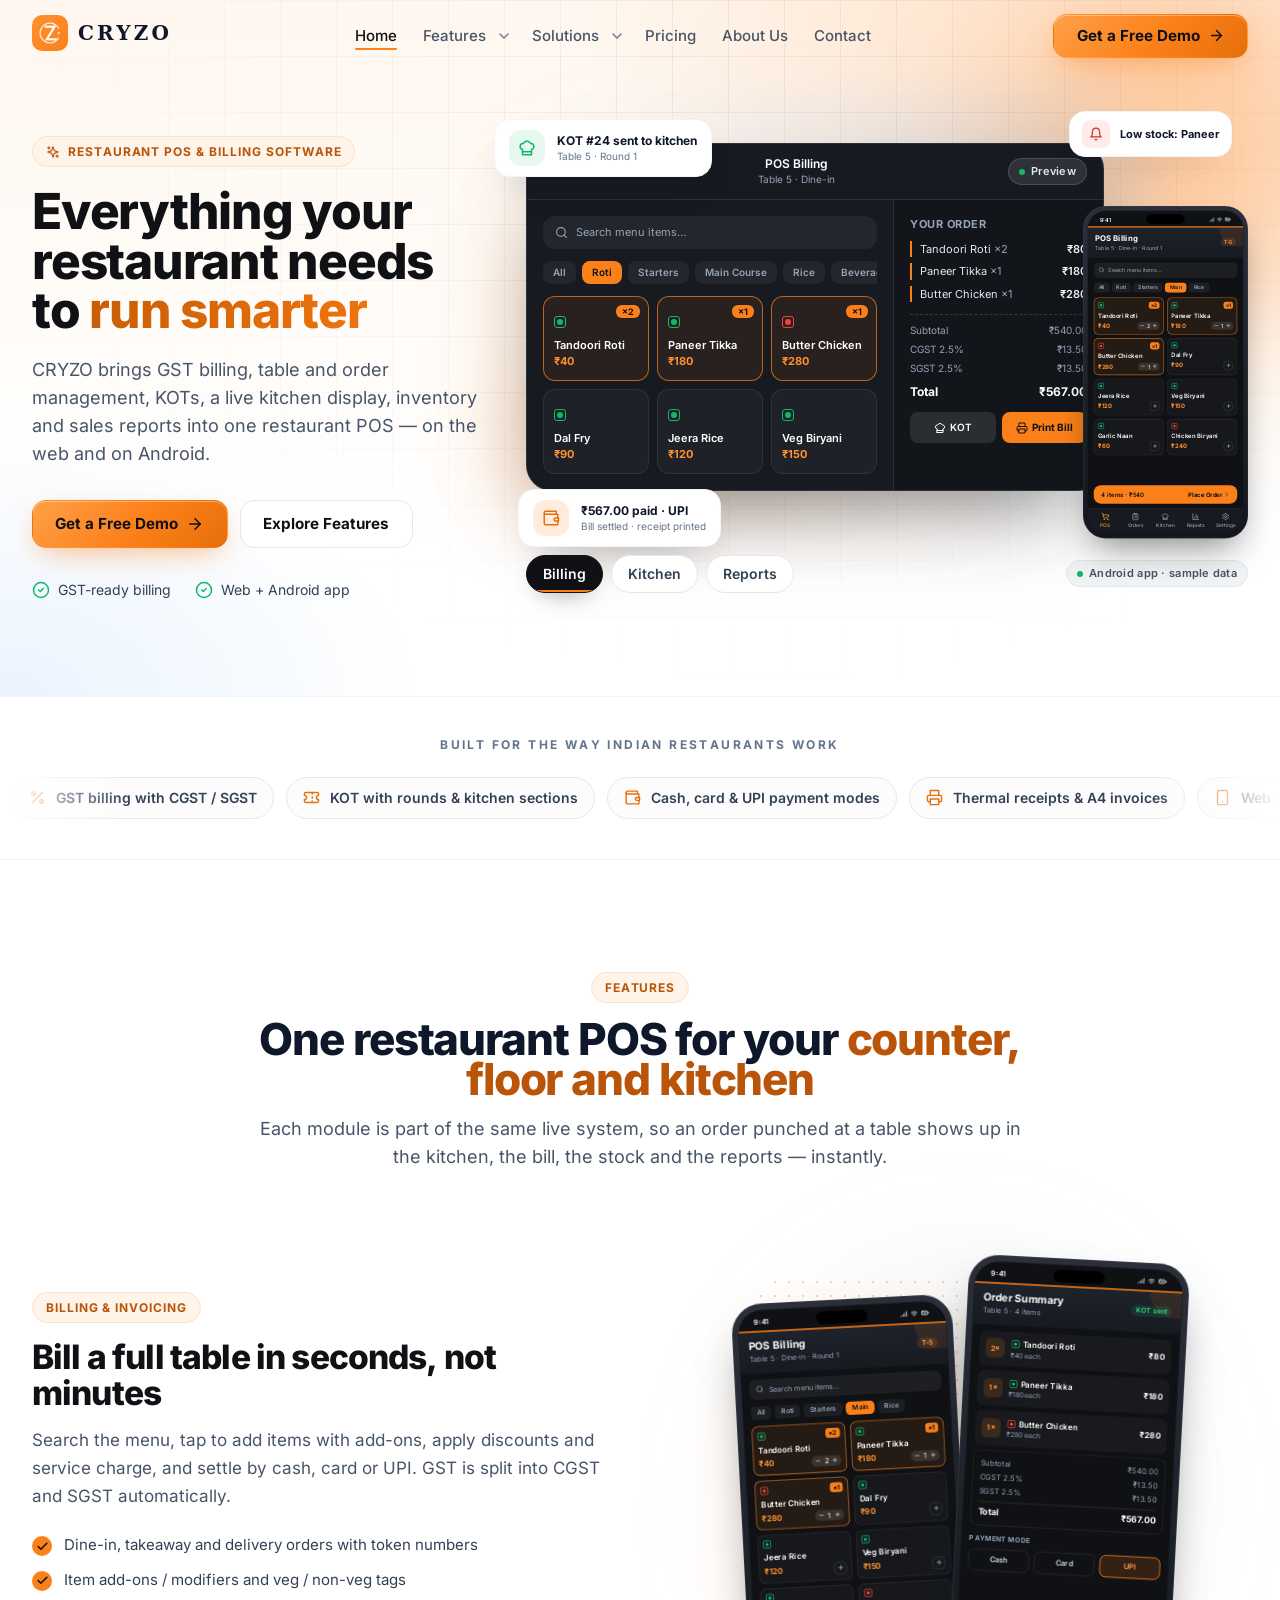
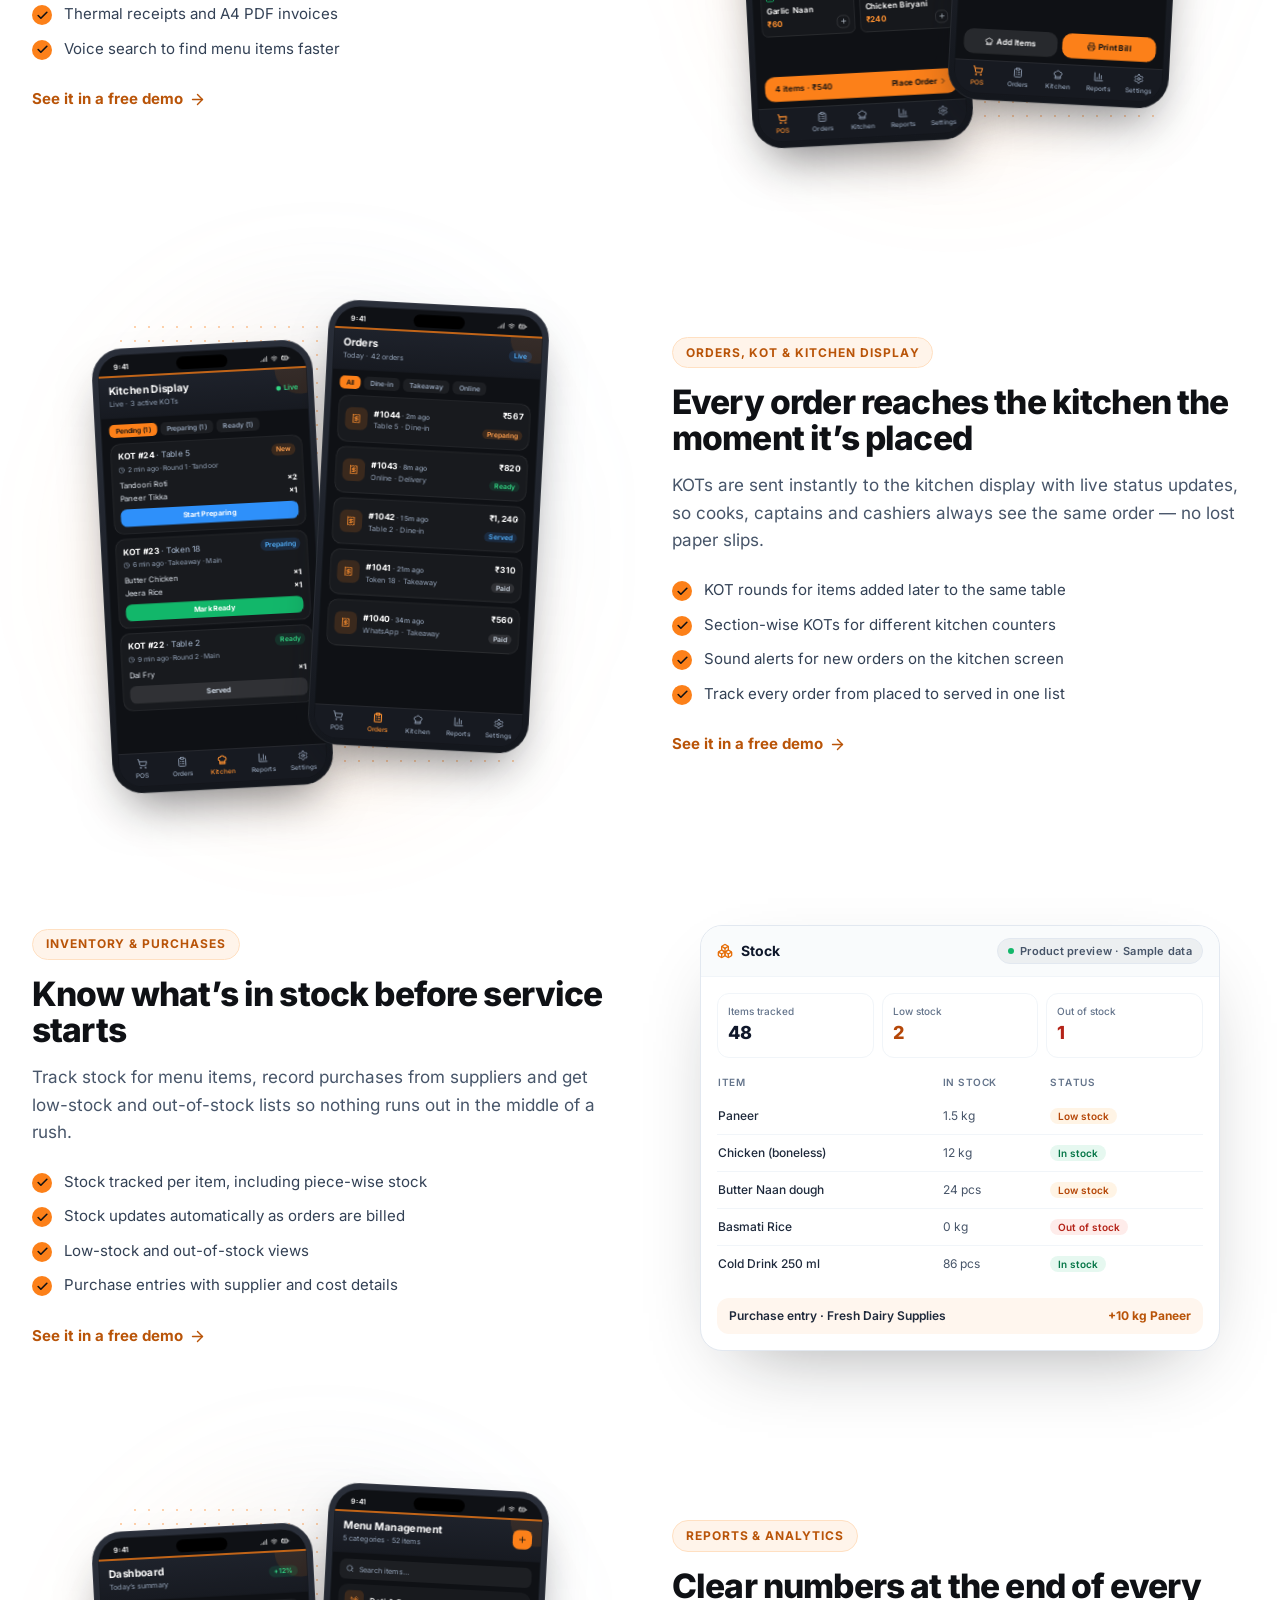
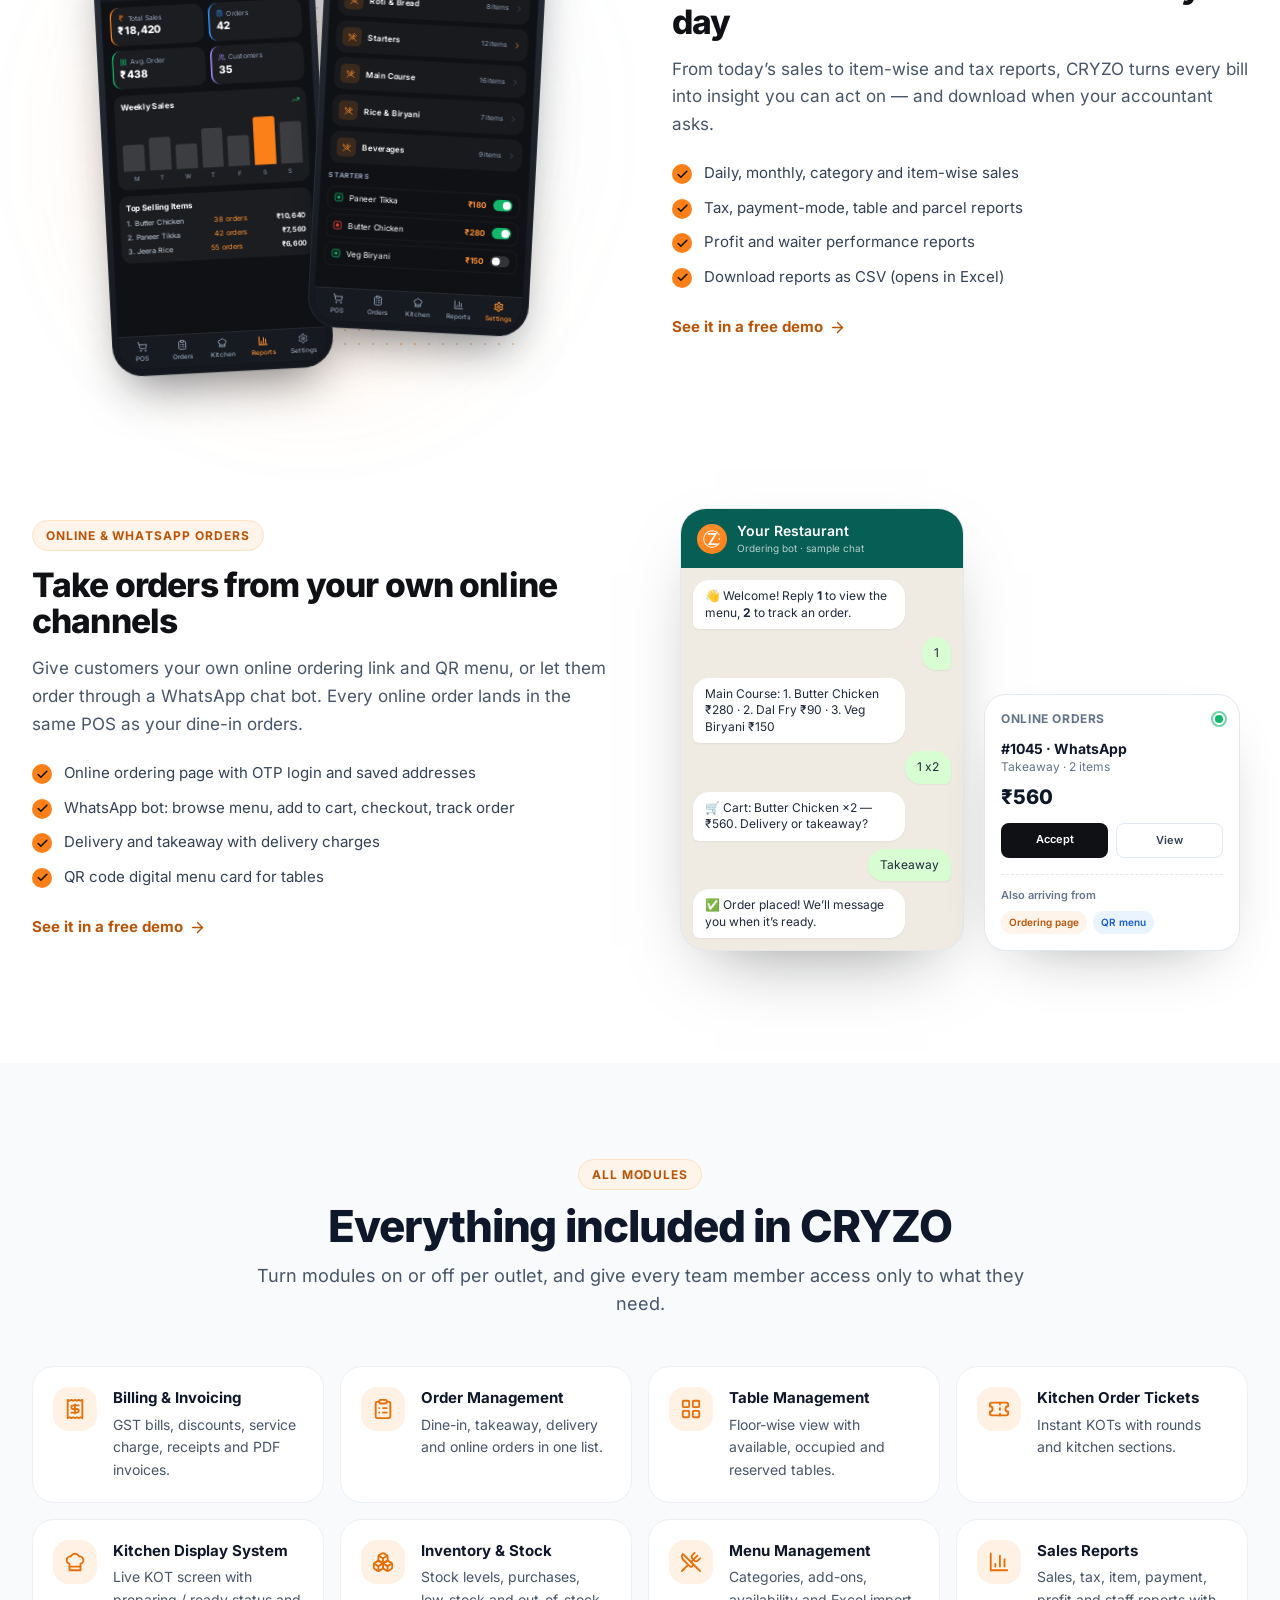
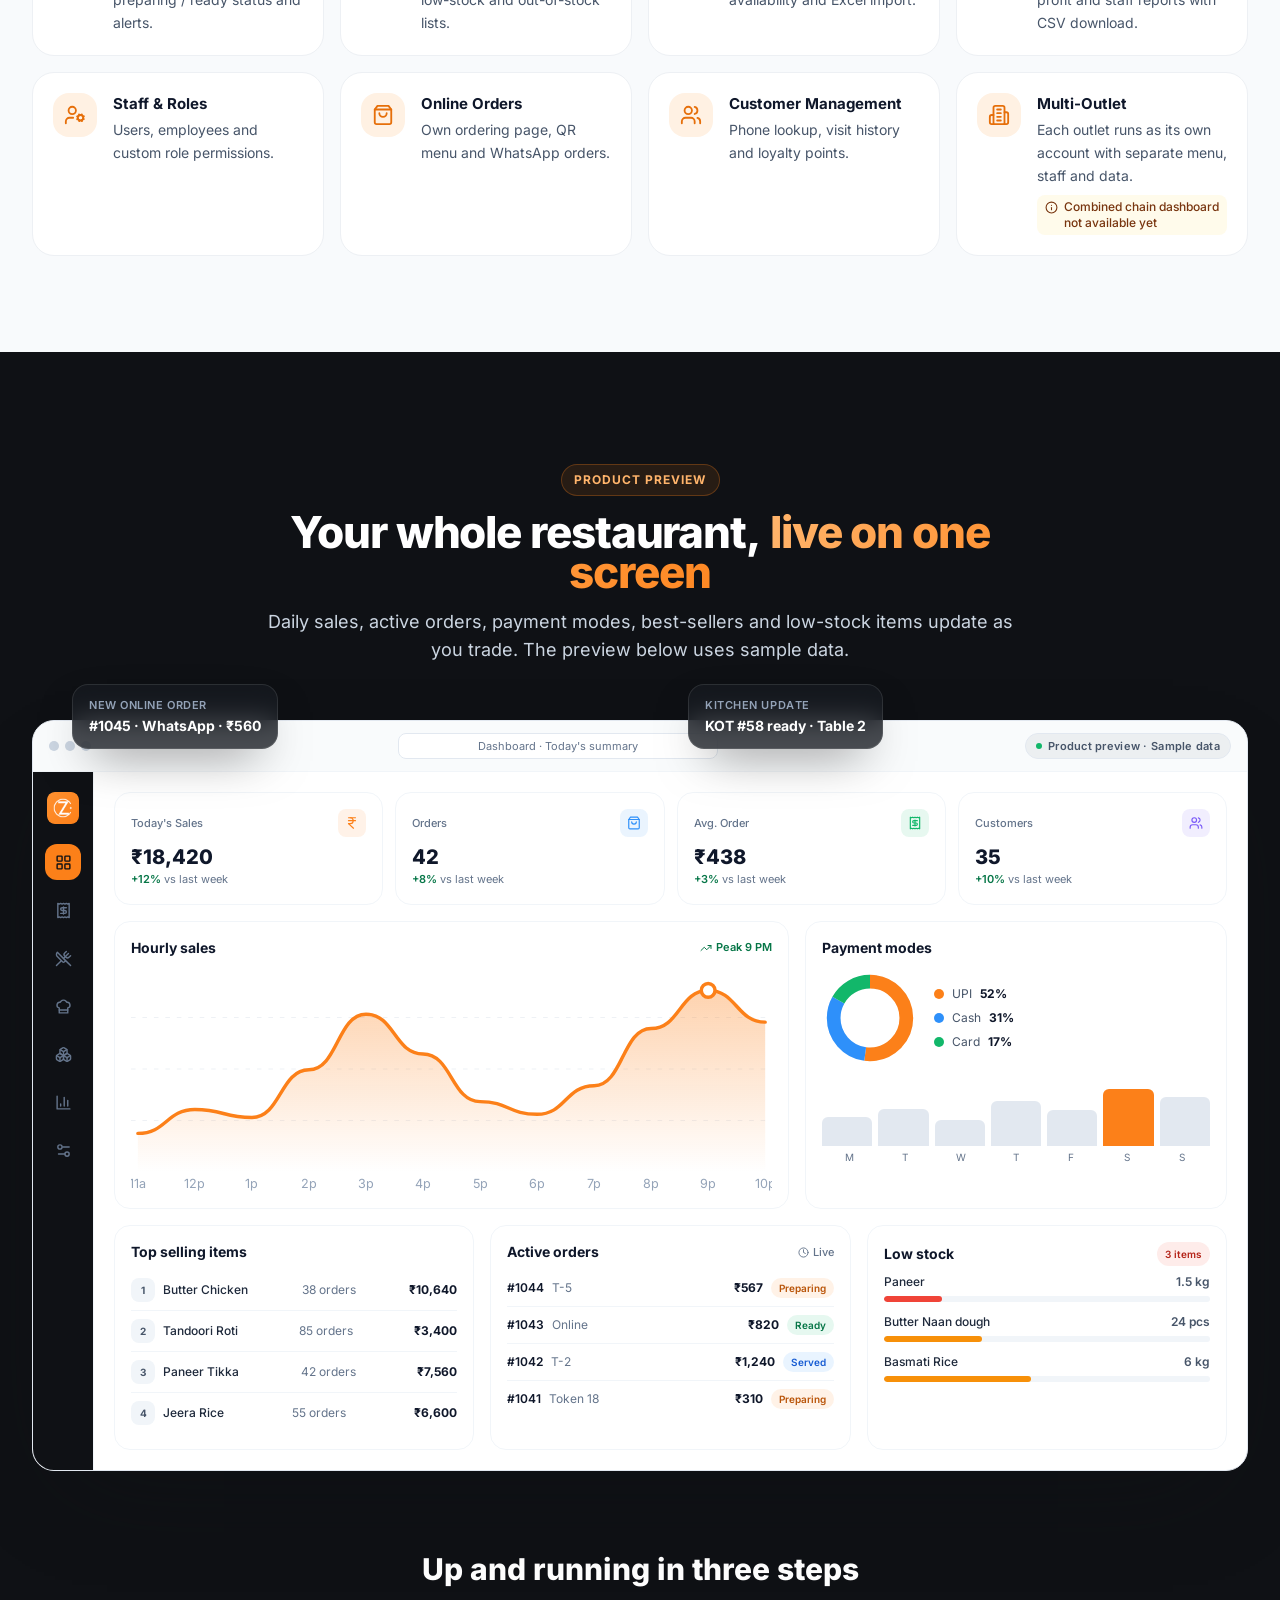
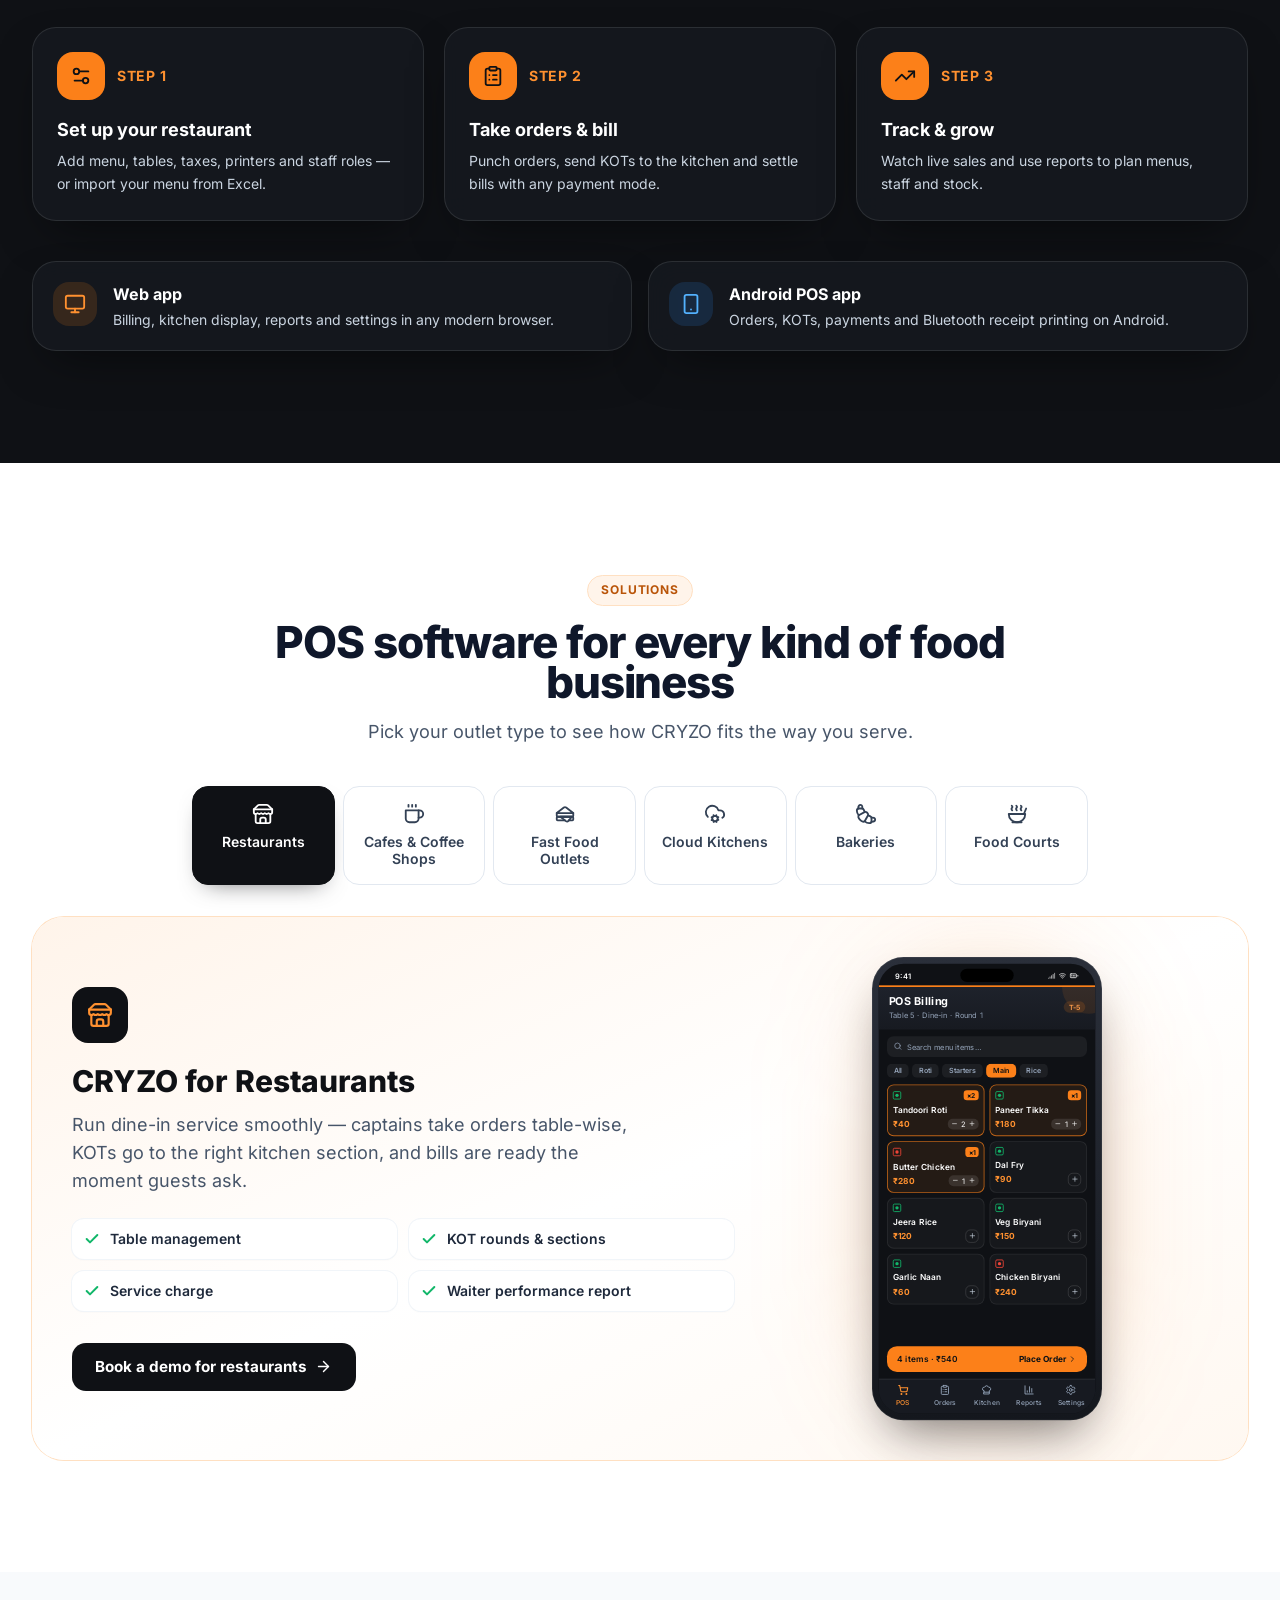
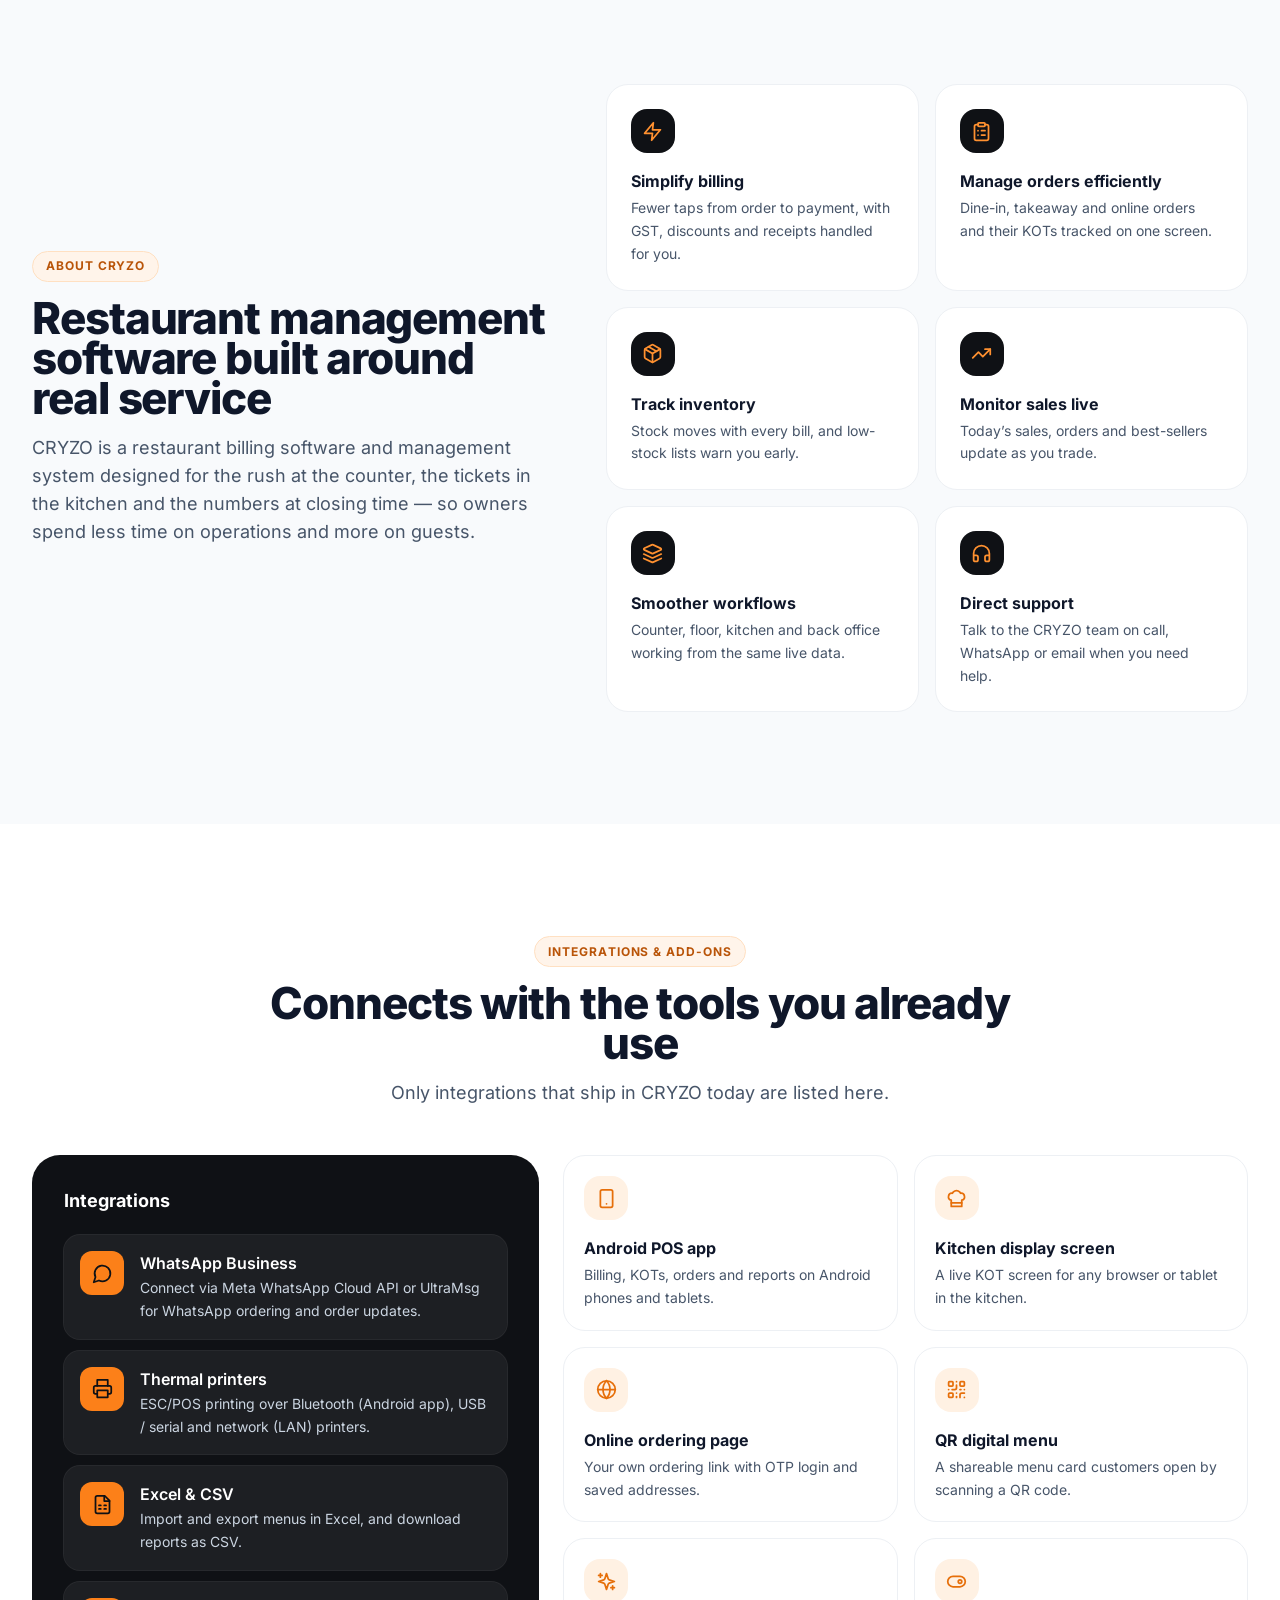
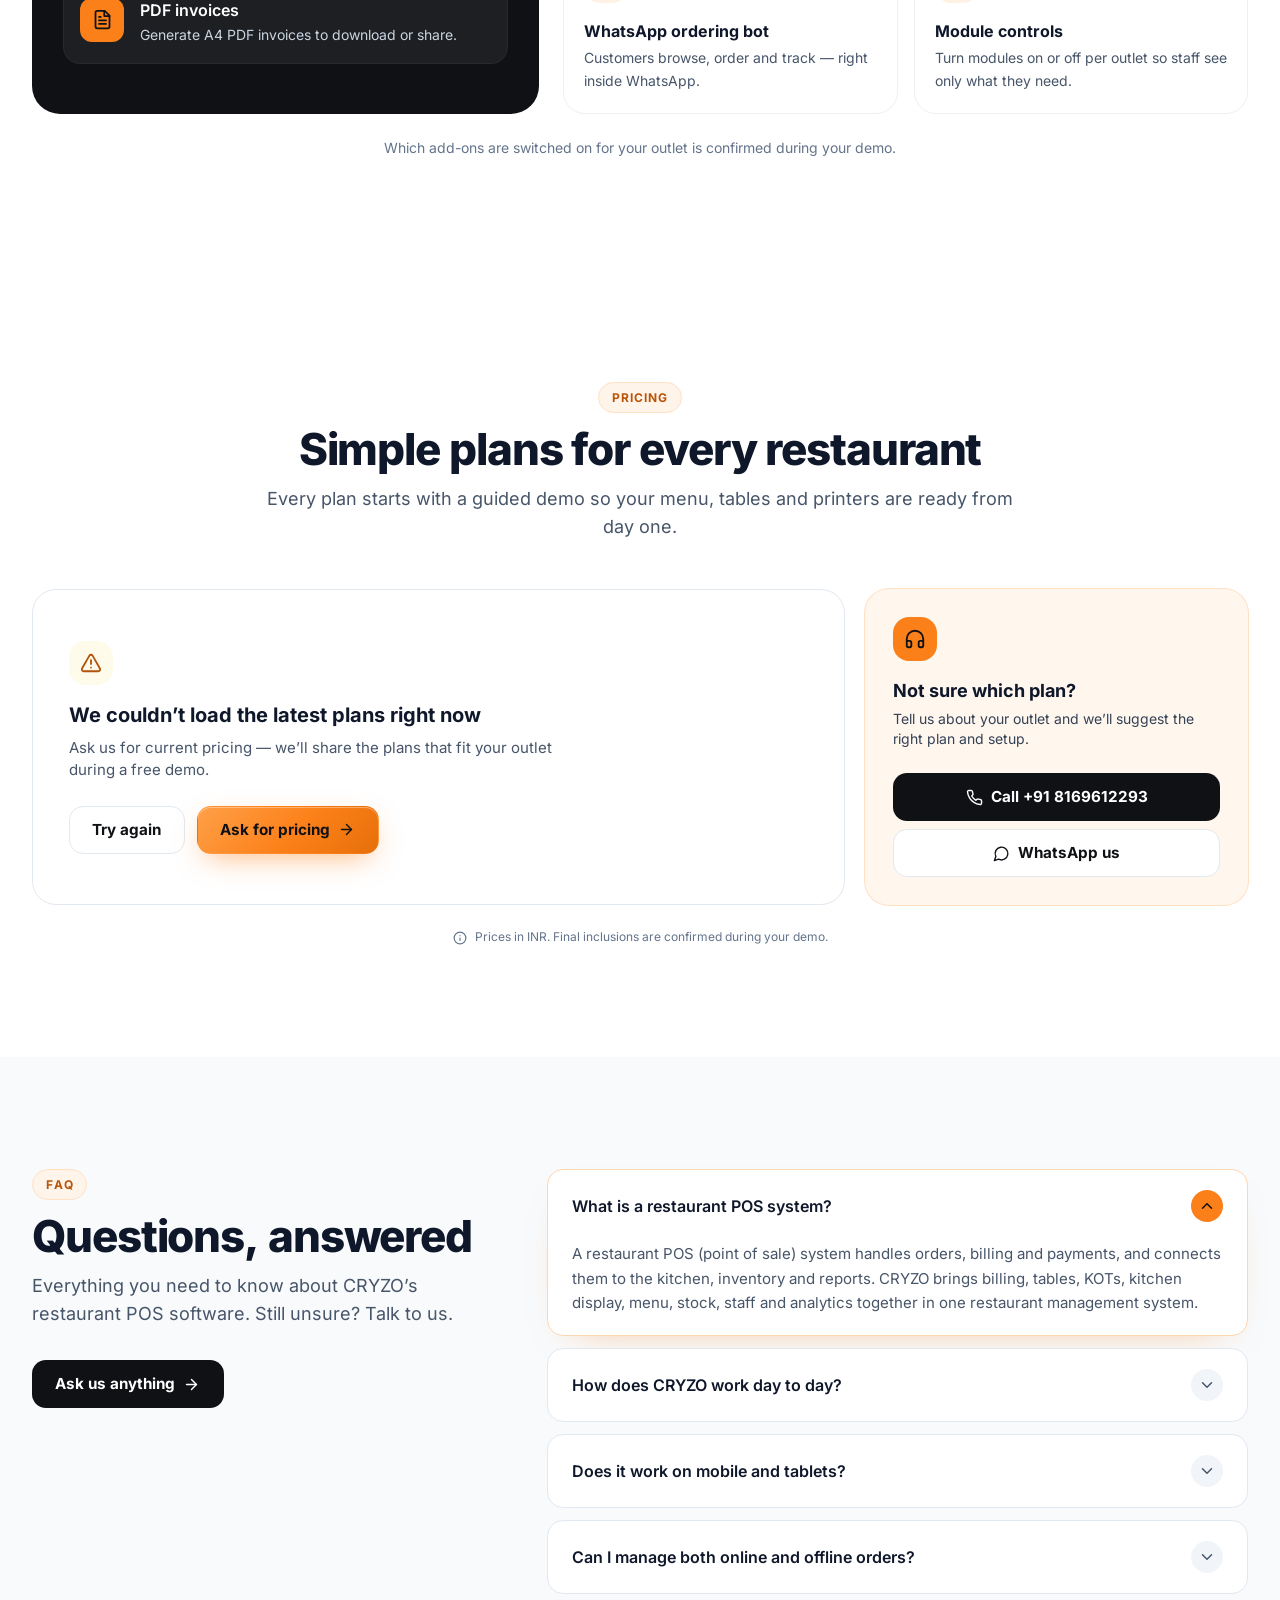
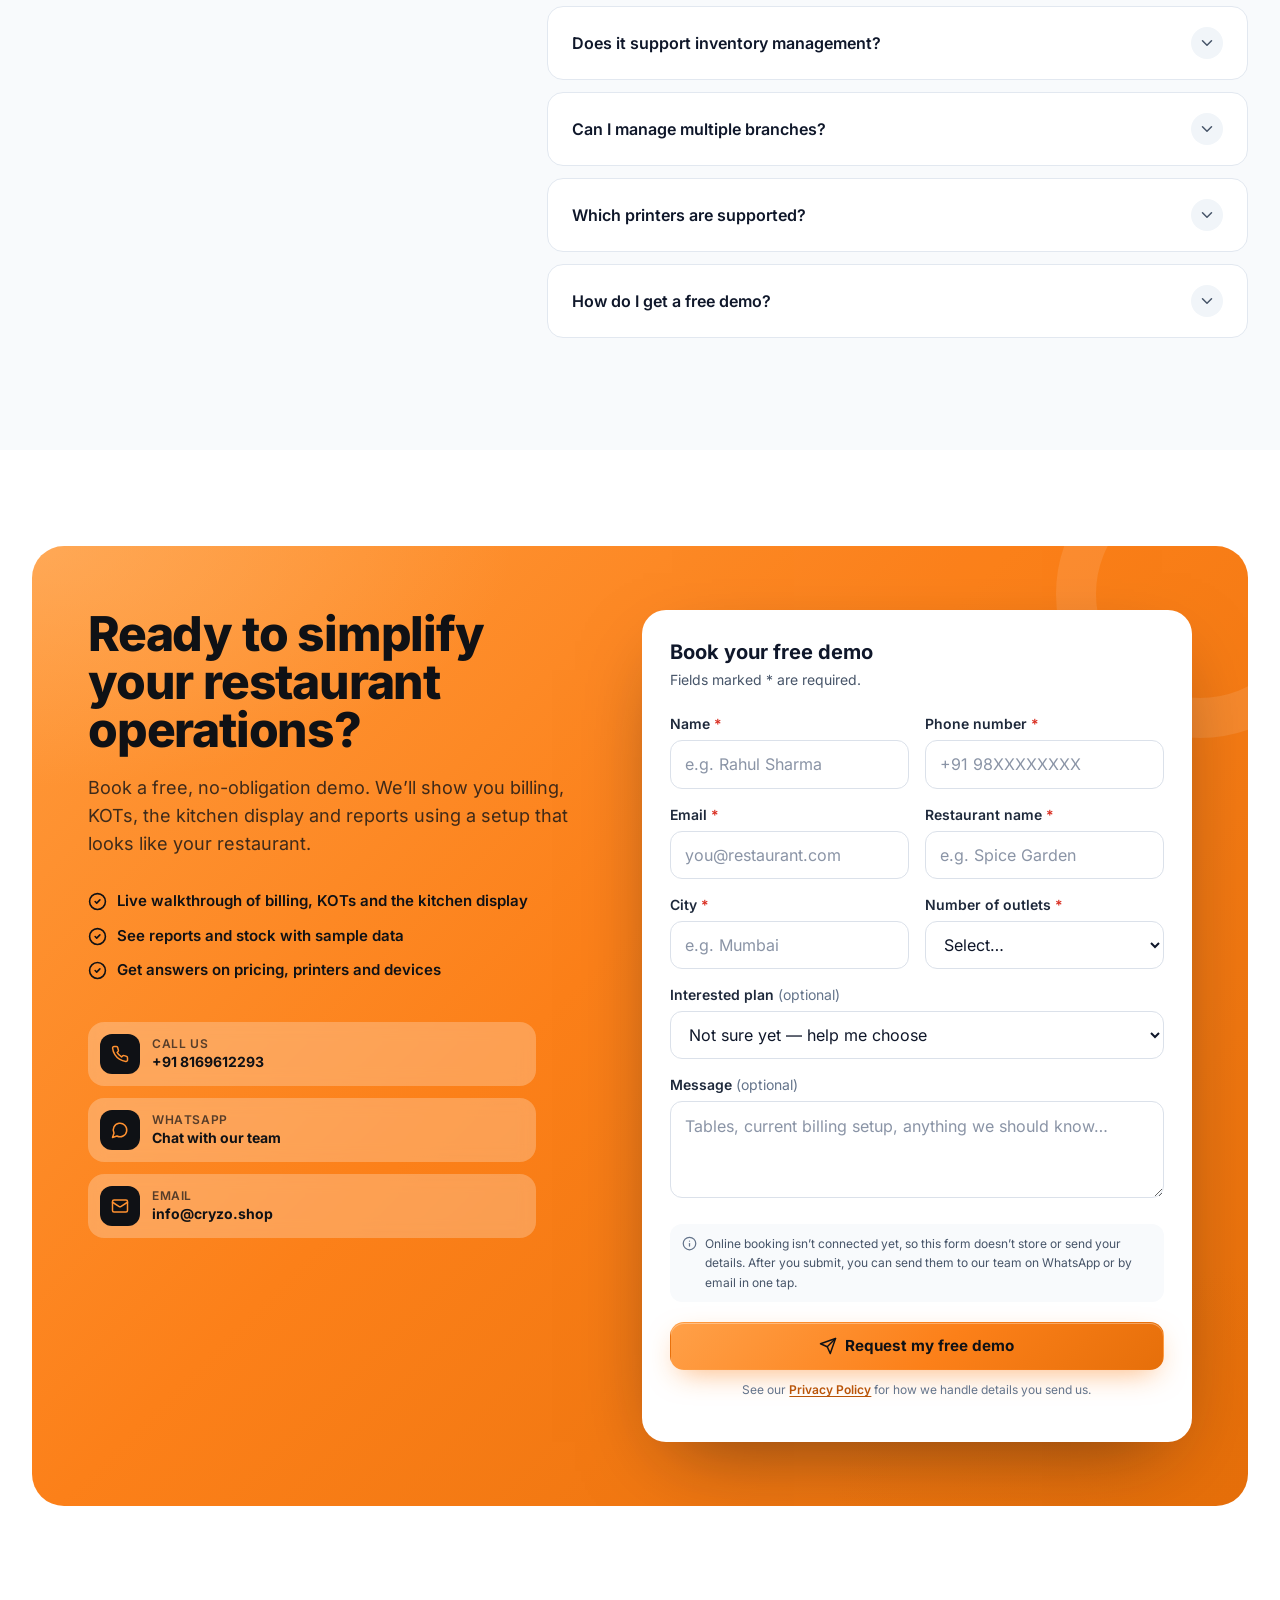
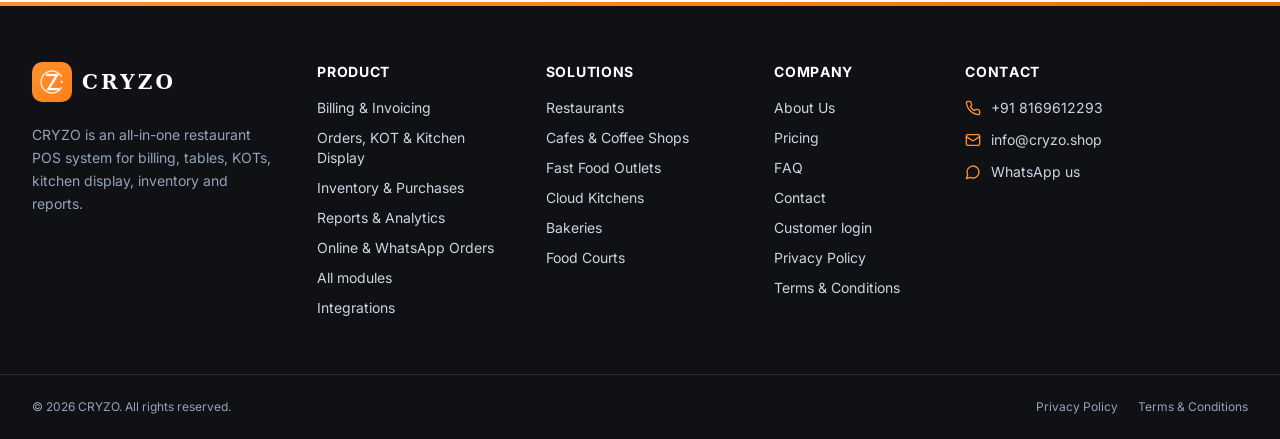
==== commit 44c9cd6c: "changes" ====
--- a/index.html
+++ b/index.html
@@ -1,47 +1,46 @@
-<!DOCTYPE html>
-<html lang="en-IN">
-  <head>
-    <meta charset="UTF-8" />
-    <meta name="viewport" content="width=device-width, initial-scale=1.0" />
-    <!-- SEO tags (title, description, canonical, Open Graph, structured data) are generated
-         from src/seo.js by the seoHead plugin in vite.config.js. -->
+<!DOCTYPE html>
+<html lang="en-IN">
+  <head>
+    <meta charset="UTF-8" />
+    <meta name="viewport" content="width=device-width, initial-scale=1.0" />
+    <!-- SEO tags (title, description, canonical, Open Graph, structured data) are generated
+         from src/seo.js by the seoHead plugin in vite.config.js. -->
     <title>Restaurant POS &amp; Billing Software | CRYZO</title>
     <meta name="description" content="CRYZO restaurant POS: GST billing, tables, KOT, kitchen display, inventory, online &amp; WhatsApp orders and sales reports on web and Android. Get a free demo." />
     <meta name="robots" content="index, follow, max-image-preview:large" />
-    <link rel="canonical" href="https://cryzo.shop/" />
     <meta property="og:type" content="website" />
     <meta property="og:site_name" content="CRYZO" />
     <meta property="og:locale" content="en_IN" />
     <meta property="og:title" content="Restaurant POS &amp; Billing Software | CRYZO" />
     <meta property="og:description" content="CRYZO restaurant POS: GST billing, tables, KOT, kitchen display, inventory, online &amp; WhatsApp orders and sales reports on web and Android. Get a free demo." />
-    <meta property="og:url" content="https://cryzo.shop/" />
-    <meta property="og:image" content="https://cryzo.shop/images/og-image.png" />
+    <meta property="og:image" content="/images/og-image.png" />
     <meta property="og:image:width" content="1200" />
     <meta property="og:image:height" content="630" />
     <meta property="og:image:alt" content="CRYZO Restaurant POS System — billing, tables, KOT, inventory and reports" />
     <meta name="twitter:card" content="summary_large_image" />
     <meta name="twitter:title" content="Restaurant POS &amp; Billing Software | CRYZO" />
     <meta name="twitter:description" content="CRYZO restaurant POS: GST billing, tables, KOT, kitchen display, inventory, online &amp; WhatsApp orders and sales reports on web and Android. Get a free demo." />
-    <meta name="twitter:image" content="https://cryzo.shop/images/og-image.png" />
+    <meta name="twitter:image" content="/images/og-image.png" />
     <meta name="theme-color" content="#0f1115" />
-    <script type="application/ld+json">{"@context":"https://schema.org","@graph":[{"@type":"Organization","@id":"https://cryzo.shop/#organization","name":"CRYZO","url":"https://cryzo.shop/","logo":"https://cryzo.shop/icons/icon-512.png","email":"info@cryzo.shop","telephone":"+918169612293","contactPoint":[{"@type":"ContactPoint","contactType":"sales","telephone":"+918169612293","email":"info@cryzo.shop","areaServed":"IN"}]},{"@type":"WebSite","@id":"https://cryzo.shop/#website","url":"https://cryzo.shop/","name":"CRYZO","publisher":{"@id":"https://cryzo.shop/#organization"},"inLanguage":"en-IN"},{"@type":"SoftwareApplication","name":"CRYZO","description":"CRYZO restaurant POS: GST billing, tables, KOT, kitchen display, inventory, online & WhatsApp orders and sales reports on web and Android. Get a free demo.","applicationCategory":"BusinessApplication","applicationSubCategory":"Restaurant POS System","operatingSystem":"Web, Android","url":"https://cryzo.shop/","image":"https://cryzo.shop/images/og-image.png","publisher":{"@id":"https://cryzo.shop/#organization"}},{"@type":"FAQPage","mainEntity":[{"@type":"Question","name":"What is a restaurant POS system?","acceptedAnswer":{"@type":"Answer","text":"A restaurant POS (point of sale) system handles orders, billing and payments, and connects them to the kitchen, inventory and reports. CRYZO brings billing, tables, KOTs, kitchen display, menu, stock, staff and analytics together in one restaurant management system."}},{"@type":"Question","name":"How does CRYZO work day to day?","acceptedAnswer":{"@type":"Answer","text":"Staff punch an order on the web app or Android app, and a KOT reaches the kitchen display instantly. When guests are ready, you generate a GST bill, record the payment (cash, card or UPI) and print or share the receipt. Every sale flows into the dashboard and reports automatically."}},{"@type":"Question","name":"Does it work on mobile and tablets?","acceptedAnswer":{"@type":"Answer","text":"Yes. The web app is responsive on phones, tablets and desktops, and there is a dedicated Android POS app for billing, KOTs, orders and reports."}},{"@type":"Question","name":"Can I manage both online and offline orders?","acceptedAnswer":{"@type":"Answer","text":"Yes. Dine-in, takeaway and delivery orders are handled at the POS. Orders from your own online ordering page, QR menu and WhatsApp bot appear in the Online Orders screen alongside them."}},{"@type":"Question","name":"Does it support inventory management?","acceptedAnswer":{"@type":"Answer","text":"Yes. You can track stock per item (including piece-wise stock), record purchases, and view low-stock and out-of-stock items. Stock is reduced automatically as orders are billed for items that track stock."}},{"@type":"Question","name":"Can I manage multiple branches?","acceptedAnswer":{"@type":"Answer","text":"Each outlet runs as its own CRYZO account with its own menu, staff and data, so multiple branches can be set up on the platform. A single combined dashboard across all branches is not available yet."}},{"@type":"Question","name":"Which printers are supported?","acceptedAnswer":{"@type":"Answer","text":"CRYZO prints ESC/POS thermal receipts and KOTs. The Android app prints over Bluetooth, and the web setup supports USB / serial and network (LAN) printers. A4 PDF invoices are also available."}},{"@type":"Question","name":"How do I get a free demo?","acceptedAnswer":{"@type":"Answer","text":"Fill in the demo form on this page and send your details to us on WhatsApp or email, or call us directly. We will walk you through CRYZO using a setup that matches your restaurant."}}]}]}</script>
-    <link rel="icon" href="/favicon.ico" sizes="48x48" />
-    <link rel="icon" type="image/png" sizes="32x32" href="/favicon-32x32.png" />
-    <link rel="apple-touch-icon" href="/apple-touch-icon.png" />
-    <link rel="manifest" href="/site.webmanifest" />
-    <script type="module" crossorigin src="/assets/main-CBT0FdRa.js"></script>
-    <link rel="modulepreload" crossorigin href="/assets/landing-yYmnFBHV.js">
+    <script type="application/ld+json">{"@context":"https://schema.org","@graph":[{"@type":"Organization","name":"CRYZO","email":"info@cryzo.shop","telephone":"+918169612293","contactPoint":[{"@type":"ContactPoint","contactType":"sales","telephone":"+918169612293","email":"info@cryzo.shop","areaServed":"IN"}]},{"@type":"SoftwareApplication","name":"CRYZO","description":"CRYZO restaurant POS: GST billing, tables, KOT, kitchen display, inventory, online & WhatsApp orders and sales reports on web and Android. Get a free demo.","applicationCategory":"BusinessApplication","applicationSubCategory":"Restaurant POS System","operatingSystem":"Web, Android"},{"@type":"FAQPage","mainEntity":[{"@type":"Question","name":"What is a restaurant POS system?","acceptedAnswer":{"@type":"Answer","text":"A restaurant POS (point of sale) system handles orders, billing and payments, and connects them to the kitchen, inventory and reports. CRYZO brings billing, tables, KOTs, kitchen display, menu, stock, staff and analytics together in one restaurant management system."}},{"@type":"Question","name":"How does CRYZO work day to day?","acceptedAnswer":{"@type":"Answer","text":"Staff punch an order on the web app or Android app, and a KOT reaches the kitchen display instantly. When guests are ready, you generate a GST bill, record the payment (cash, card or UPI) and print or share the receipt. Every sale flows into the dashboard and reports automatically."}},{"@type":"Question","name":"Does it work on mobile and tablets?","acceptedAnswer":{"@type":"Answer","text":"Yes. The web app is responsive on phones, tablets and desktops, and there is a dedicated Android POS app for billing, KOTs, orders and reports."}},{"@type":"Question","name":"Can I manage both online and offline orders?","acceptedAnswer":{"@type":"Answer","text":"Yes. Dine-in, takeaway and delivery orders are handled at the POS. Orders from your own online ordering page, QR menu and WhatsApp bot appear in the Online Orders screen alongside them."}},{"@type":"Question","name":"Does it support inventory management?","acceptedAnswer":{"@type":"Answer","text":"Yes. You can track stock per item (including piece-wise stock), record purchases, and view low-stock and out-of-stock items. Stock is reduced automatically as orders are billed for items that track stock."}},{"@type":"Question","name":"Can I manage multiple branches?","acceptedAnswer":{"@type":"Answer","text":"Each outlet runs as its own CRYZO account with its own menu, staff and data, so multiple branches can be set up on the platform. A single combined dashboard across all branches is not available yet."}},{"@type":"Question","name":"Which printers are supported?","acceptedAnswer":{"@type":"Answer","text":"CRYZO prints ESC/POS thermal receipts and KOTs. The Android app prints over Bluetooth, and the web setup supports USB / serial and network (LAN) printers. A4 PDF invoices are also available."}},{"@type":"Question","name":"How do I get a free demo?","acceptedAnswer":{"@type":"Answer","text":"Fill in the demo form on this page and send your details to us on WhatsApp or email, or call us directly. We will walk you through CRYZO using a setup that matches your restaurant."}}]}]}</script>
+    <link rel="icon" href="/favicon.ico" sizes="48x48" />
+    <link rel="icon" type="image/png" sizes="32x32" href="/favicon-32x32.png" />
+    <link rel="apple-touch-icon" href="/apple-touch-icon.png" />
+    <link rel="manifest" href="/site.webmanifest" />
+    <script type="module" crossorigin src="/assets/main-DVJsrknI.js"></script>
+    <link rel="modulepreload" crossorigin href="/assets/landing-COuniEnj.js">
     <style>@font-face{font-family:Inter;font-style:normal;font-display:swap;font-weight:400;src:url(/assets/inter-latin-400-normal-C38fXH4l.woff2) format("woff2"),url(/assets/inter-latin-400-normal-CyCys3Eg.woff) format("woff")}@font-face{font-family:Inter;font-style:normal;font-display:swap;font-weight:500;src:url(/assets/inter-latin-500-normal-Cerq10X2.woff2) format("woff2"),url(/assets/inter-latin-500-normal-BL9OpVg8.woff) format("woff")}@font-face{font-family:Inter;font-style:normal;font-display:swap;font-weight:600;src:url(/assets/inter-latin-600-normal-LgqL8muc.woff2) format("woff2"),url(/assets/inter-latin-600-normal-CiBQ2DWP.woff) format("woff")}@font-face{font-family:Inter;font-style:normal;font-display:swap;font-weight:700;src:url(/assets/inter-latin-700-normal-Yt3aPRUw.woff2) format("woff2"),url(/assets/inter-latin-700-normal-BLAVimhd.woff) format("woff")}@font-face{font-family:Inter;font-style:normal;font-display:swap;font-weight:800;src:url(/assets/inter-latin-800-normal-BYj_oED-.woff2) format("woff2"),url(/assets/inter-latin-800-normal-D1mf63XC.woff) format("woff")}@font-face{font-family:Inter;font-style:normal;font-display:swap;font-weight:400;src:url(/assets/inter-latin-ext-400-normal-C1nco2VV.woff2) format("woff2"),url(/assets/inter-latin-ext-400-normal-77YHD8bZ.woff) format("woff")}@font-face{font-family:Inter;font-style:normal;font-display:swap;font-weight:600;src:url(/assets/inter-latin-ext-600-normal-D2bJ5OIk.woff2) format("woff2"),url(/assets/inter-latin-ext-600-normal-CIVaiw4L.woff) format("woff")}@font-face{font-family:Inter;font-style:normal;font-display:swap;font-weight:700;src:url(/assets/inter-latin-ext-700-normal-Ca8adRJv.woff2) format("woff2"),url(/assets/inter-latin-ext-700-normal-TidjK2hL.woff) format("woff")}@font-face{font-family:Inter;font-style:normal;font-display:swap;font-weight:800;src:url(/assets/inter-latin-ext-800-normal-DZJjya6U.woff2) format("woff2"),url(/assets/inter-latin-ext-800-normal-BOMpwxm3.woff) format("woff")}*,:before,:after{--tw-border-spacing-x: 0;--tw-border-spacing-y: 0;--tw-translate-x: 0;--tw-translate-y: 0;--tw-rotate: 0;--tw-skew-x: 0;--tw-skew-y: 0;--tw-scale-x: 1;--tw-scale-y: 1;--tw-pan-x: ;--tw-pan-y: ;--tw-pinch-zoom: ;--tw-scroll-snap-strictness: proximity;--tw-gradient-from-position: ;--tw-gradient-via-position: ;--tw-gradient-to-position: ;--tw-ordinal: ;--tw-slashed-zero: ;--tw-numeric-figure: ;--tw-numeric-spacing: ;--tw-numeric-fraction: ;--tw-ring-inset: ;--tw-ring-offset-width: 0px;--tw-ring-offset-color: #fff;--tw-ring-color: rgb(59 130 246 / .5);--tw-ring-offset-shadow: 0 0 #0000;--tw-ring-shadow: 0 0 #0000;--tw-shadow: 0 0 #0000;--tw-shadow-colored: 0 0 #0000;--tw-blur: ;--tw-brightness: ;--tw-contrast: ;--tw-grayscale: ;--tw-hue-rotate: ;--tw-invert: ;--tw-saturate: ;--tw-sepia: ;--tw-drop-shadow: ;--tw-backdrop-blur: ;--tw-backdrop-brightness: ;--tw-backdrop-contrast: ;--tw-backdrop-grayscale: ;--tw-backdrop-hue-rotate: ;--tw-backdrop-invert: ;--tw-backdrop-opacity: ;--tw-backdrop-saturate: ;--tw-backdrop-sepia: ;--tw-contain-size: ;--tw-contain-layout: ;--tw-contain-paint: ;--tw-contain-style: }::backdrop{--tw-border-spacing-x: 0;--tw-border-spacing-y: 0;--tw-translate-x: 0;--tw-translate-y: 0;--tw-rotate: 0;--tw-skew-x: 0;--tw-skew-y: 0;--tw-scale-x: 1;--tw-scale-y: 1;--tw-pan-x: ;--tw-pan-y: ;--tw-pinch-zoom: ;--tw-scroll-snap-strictness: proximity;--tw-gradient-from-position: ;--tw-gradient-via-position: ;--tw-gradient-to-position: ;--tw-ordinal: ;--tw-slashed-zero: ;--tw-numeric-figure: ;--tw-numeric-spacing: ;--tw-numeric-fraction: ;--tw-ring-inset: ;--tw-ring-offset-width: 0px;--tw-ring-offset-color: #fff;--tw-ring-color: rgb(59 130 246 / .5);--tw-ring-offset-shadow: 0 0 #0000;--tw-ring-shadow: 0 0 #0000;--tw-shadow: 0 0 #0000;--tw-shadow-colored: 0 0 #0000;--tw-blur: ;--tw-brightness: ;--tw-contrast: ;--tw-grayscale: ;--tw-hue-rotate: ;--tw-invert: ;--tw-saturate: ;--tw-sepia: ;--tw-drop-shadow: ;--tw-backdrop-blur: ;--tw-backdrop-brightness: ;--tw-backdrop-contrast: ;--tw-backdrop-grayscale: ;--tw-backdrop-hue-rotate: ;--tw-backdrop-invert: ;--tw-backdrop-opacity: ;--tw-backdrop-saturate: ;--tw-backdrop-sepia: ;--tw-contain-size: ;--tw-contain-layout: ;--tw-contain-paint: ;--tw-contain-style: }*,:before,:after{box-sizing:border-box;border-width:0;border-style:solid;border-color:#e5e7eb}:before,:after{--tw-content: ""}html,:host{line-height:1.5;-webkit-text-size-adjust:100%;-moz-tab-size:4;-o-tab-size:4;tab-size:4;font-family:Inter,system-ui,sans-serif;font-feature-settings:normal;font-variation-settings:normal;-webkit-tap-highlight-color:transparent}body{margin:0;line-height:inherit}hr{height:0;color:inherit;border-top-width:1px}abbr:where([title]){-webkit-text-decoration:underline dotted;text-decoration:underline dotted}h1,h2,h3,h4,h5,h6{font-size:inherit;font-weight:inherit}a{color:inherit;text-decoration:inherit}b,strong{font-weight:bolder}code,kbd,samp,pre{font-family:ui-monospace,SFMono-Regular,Menlo,Monaco,Consolas,Liberation Mono,Courier New,monospace;font-feature-settings:normal;font-variation-settings:normal;font-size:1em}small{font-size:80%}sub,sup{font-size:75%;line-height:0;position:relative;vertical-align:baseline}sub{bottom:-.25em}sup{top:-.5em}table{text-indent:0;border-color:inherit;border-collapse:collapse}button,input,optgroup,select,textarea{font-family:inherit;font-feature-settings:inherit;font-variation-settings:inherit;font-size:100%;font-weight:inherit;line-height:inherit;letter-spacing:inherit;color:inherit;margin:0;padding:0}button,select{text-transform:none}button,input:where([type=button]),input:where([type=reset]),input:where([type=submit]){-webkit-appearance:button;background-color:transparent;background-image:none}:-moz-focusring{outline:auto}:-moz-ui-invalid{box-shadow:none}progress{vertical-align:baseline}::-webkit-inner-spin-button,::-webkit-outer-spin-button{height:auto}[type=search]{-webkit-appearance:textfield;outline-offset:-2px}::-webkit-search-decoration{-webkit-appearance:none}::-webkit-file-upload-button{-webkit-appearance:button;font:inherit}summary{display:list-item}blockquote,dl,dd,h1,h2,h3,h4,h5,h6,hr,figure,p,pre{margin:0}fieldset{margin:0;padding:0}legend{padding:0}ol,ul,menu{list-style:none;margin:0;padding:0}dialog{padding:0}textarea{resize:vertical}input::-moz-placeholder,textarea::-moz-placeholder{opacity:1;color:#9ca3af}input::placeholder,textarea::placeholder{opacity:1;color:#9ca3af}button,[role=button]{cursor:pointer}:disabled{cursor:default}img,svg,video,canvas,audio,iframe,embed,object{display:block;vertical-align:middle}img,video{max-width:100%;height:auto}[hidden]:where(:not([hidden=until-found])){display:none}.sr-only{position:absolute;width:1px;height:1px;padding:0;margin:-1px;overflow:hidden;clip:rect(0,0,0,0);white-space:nowrap;border-width:0}.pointer-events-none{pointer-events:none}.visible{visibility:visible}.static{position:static}.fixed{position:fixed}.absolute{position:absolute}.relative{position:relative}.-inset-6{top:-1.5rem;right:-1.5rem;bottom:-1.5rem;left:-1.5rem}.inset-10{top:2.5rem;right:2.5rem;bottom:2.5rem;left:2.5rem}.inset-4{top:1rem;right:1rem;bottom:1rem;left:1rem}.inset-x-0{left:0;right:0}.inset-x-6{left:1.5rem;right:1.5rem}.inset-y-10{top:2.5rem;bottom:2.5rem}.-bottom-12{bottom:-3rem}.-bottom-14{bottom:-3.5rem}.-bottom-16{bottom:-4rem}.-bottom-6{bottom:-1.5rem}.-left-2{left:-.5rem}.-left-3{left:-.75rem}.-left-\[9999px\]{left:-9999px}.-right-2{right:-.5rem}.-right-20{right:-5rem}.-right-24{right:-6rem}.-right-40{right:-10rem}.-right-6{right:-1.5rem}.-top-20{top:-5rem}.-top-24{top:-6rem}.-top-5{top:-1.25rem}.-top-6{top:-1.5rem}.-top-8{top:-2rem}.-top-9{top:-2.25rem}.bottom-0{bottom:0}.left-0{left:0}.left-0\.5{left:.125rem}.left-1\/2{left:50%}.left-10{left:2.5rem}.left-8{left:2rem}.right-0{right:0}.right-0\.5{right:.125rem}.right-2{right:.5rem}.right-4{right:1rem}.right-\[30\%\]{right:30%}.top-0{top:0}.top-0\.5{top:.125rem}.top-1\.5{top:.375rem}.top-2{top:.5rem}.top-20{top:5rem}.top-\[72px\]{top:72px}.top-full{top:100%}.-z-0{z-index:0}.-z-10{z-index:-10}.z-10{z-index:10}.z-20{z-index:20}.z-50{z-index:50}.m-0{margin:0}.mx-2\.5{margin-left:.625rem;margin-right:.625rem}.mx-4{margin-left:1rem;margin-right:1rem}.mx-auto{margin-left:auto;margin-right:auto}.-ml-\[1\%\]{margin-left:-1%}.mb-1\.5{margin-bottom:.375rem}.mb-10{margin-bottom:2.5rem}.mb-2{margin-bottom:.5rem}.mb-3{margin-bottom:.75rem}.mb-4{margin-bottom:1rem}.ml-1{margin-left:.25rem}.mt-0\.5{margin-top:.125rem}.mt-1{margin-top:.25rem}.mt-1\.5{margin-top:.375rem}.mt-10{margin-top:2.5rem}.mt-12{margin-top:3rem}.mt-14{margin-top:3.5rem}.mt-16{margin-top:4rem}.mt-2{margin-top:.5rem}.mt-20{margin-top:5rem}.mt-3{margin-top:.75rem}.mt-4{margin-top:1rem}.mt-5{margin-top:1.25rem}.mt-6{margin-top:1.5rem}.mt-7{margin-top:1.75rem}.mt-8{margin-top:2rem}.block{display:block}.inline-block{display:inline-block}.flex{display:flex}.inline-flex{display:inline-flex}.table{display:table}.grid{display:grid}.contents{display:contents}.hidden{display:none}.h-0\.5{height:.125rem}.h-1{height:.25rem}.h-1\.5{height:.375rem}.h-10{height:2.5rem}.h-11{height:2.75rem}.h-12{height:3rem}.h-14{height:3.5rem}.h-16{height:4rem}.h-2{height:.5rem}.h-2\.5{height:.625rem}.h-24{height:6rem}.h-3{height:.75rem}.h-3\.5{height:.875rem}.h-4{height:1rem}.h-5{height:1.25rem}.h-6{height:1.5rem}.h-60{height:15rem}.h-64{height:16rem}.h-7{height:1.75rem}.h-72{height:18rem}.h-8{height:2rem}.h-9{height:2.25rem}.h-\[480px\]{height:480px}.h-\[520px\]{height:520px}.h-\[72px\]{height:72px}.h-\[calc\(100dvh-72px\)\]{height:calc(100dvh - 72px)}.h-auto{height:auto}.h-full{height:100%}.h-px{height:1px}.\!min-h-\[44px\]{min-height:44px!important}.min-h-screen{min-height:100vh}.w-1{width:.25rem}.w-1\.5{width:.375rem}.w-10{width:2.5rem}.w-11{width:2.75rem}.w-12{width:3rem}.w-14{width:3.5rem}.w-16{width:4rem}.w-2{width:.5rem}.w-2\.5{width:.625rem}.w-24{width:6rem}.w-3{width:.75rem}.w-32{width:8rem}.w-4{width:1rem}.w-40{width:10rem}.w-48{width:12rem}.w-5{width:1.25rem}.w-6{width:1.5rem}.w-60{width:15rem}.w-64{width:16rem}.w-7{width:1.75rem}.w-72{width:18rem}.w-8{width:2rem}.w-9{width:2.25rem}.w-\[150px\]{width:150px}.w-\[200px\]{width:200px}.w-\[48\%\]{width:48%}.w-\[520px\]{width:520px}.w-\[560px\]{width:560px}.w-\[680px\]{width:680px}.w-\[760px\]{width:760px}.w-full{width:100%}.w-px{width:1px}.min-w-0{min-width:0px}.min-w-\[110px\]{min-width:110px}.min-w-\[300px\]{min-width:300px}.max-w-2xl{max-width:42rem}.max-w-3xl{max-width:48rem}.max-w-4xl{max-width:56rem}.max-w-7xl{max-width:80rem}.max-w-\[460px\]{max-width:460px}.max-w-\[520px\]{max-width:520px}.max-w-\[560px\]{max-width:560px}.max-w-\[640px\]{max-width:640px}.max-w-\[82\%\]{max-width:82%}.max-w-lg{max-width:32rem}.max-w-md{max-width:28rem}.max-w-xl{max-width:36rem}.max-w-xs{max-width:20rem}.flex-1{flex:1 1 0%}.shrink-0{flex-shrink:0}.grow{flex-grow:1}.origin-top-left{transform-origin:top left}.-translate-x-1\/2{--tw-translate-x: -50%;transform:translate(var(--tw-translate-x),var(--tw-translate-y)) rotate(var(--tw-rotate)) skew(var(--tw-skew-x)) skewY(var(--tw-skew-y)) scaleX(var(--tw-scale-x)) scaleY(var(--tw-scale-y))}.-rotate-90{--tw-rotate: -90deg;transform:translate(var(--tw-translate-x),var(--tw-translate-y)) rotate(var(--tw-rotate)) skew(var(--tw-skew-x)) skewY(var(--tw-skew-y)) scaleX(var(--tw-scale-x)) scaleY(var(--tw-scale-y))}.-rotate-\[3deg\]{--tw-rotate: -3deg;transform:translate(var(--tw-translate-x),var(--tw-translate-y)) rotate(var(--tw-rotate)) skew(var(--tw-skew-x)) skewY(var(--tw-skew-y)) scaleX(var(--tw-scale-x)) scaleY(var(--tw-scale-y))}.rotate-180{--tw-rotate: 180deg;transform:translate(var(--tw-translate-x),var(--tw-translate-y)) rotate(var(--tw-rotate)) skew(var(--tw-skew-x)) skewY(var(--tw-skew-y)) scaleX(var(--tw-scale-x)) scaleY(var(--tw-scale-y))}.rotate-\[3deg\]{--tw-rotate: 3deg;transform:translate(var(--tw-translate-x),var(--tw-translate-y)) rotate(var(--tw-rotate)) skew(var(--tw-skew-x)) skewY(var(--tw-skew-y)) scaleX(var(--tw-scale-x)) scaleY(var(--tw-scale-y))}.transform{transform:translate(var(--tw-translate-x),var(--tw-translate-y)) rotate(var(--tw-rotate)) skew(var(--tw-skew-x)) skewY(var(--tw-skew-y)) scaleX(var(--tw-scale-x)) scaleY(var(--tw-scale-y))}@keyframes pulse{50%{opacity:.5}}.animate-pulse{animation:pulse 2s cubic-bezier(.4,0,.6,1) infinite}.cursor-pointer{cursor:pointer}.select-none{-webkit-user-select:none;-moz-user-select:none;user-select:none}.resize-y{resize:vertical}.scroll-mt-24{scroll-margin-top:6rem}.list-none{list-style-type:none}.grid-cols-1{grid-template-columns:repeat(1,minmax(0,1fr))}.grid-cols-2{grid-template-columns:repeat(2,minmax(0,1fr))}.grid-cols-3{grid-template-columns:repeat(3,minmax(0,1fr))}.grid-cols-4{grid-template-columns:repeat(4,minmax(0,1fr))}.grid-cols-5{grid-template-columns:repeat(5,minmax(0,1fr))}.grid-cols-\[auto_1fr_auto_auto\]{grid-template-columns:auto 1fr auto auto}.flex-col{flex-direction:column}.flex-wrap{flex-wrap:wrap}.items-start{align-items:flex-start}.items-end{align-items:flex-end}.items-center{align-items:center}.items-baseline{align-items:baseline}.justify-start{justify-content:flex-start}.justify-end{justify-content:flex-end}.justify-center{justify-content:center}.justify-between{justify-content:space-between}.gap-0\.5{gap:.125rem}.gap-1{gap:.25rem}.gap-1\.5{gap:.375rem}.gap-10{gap:2.5rem}.gap-12{gap:3rem}.gap-2{gap:.5rem}.gap-2\.5{gap:.625rem}.gap-3{gap:.75rem}.gap-4{gap:1rem}.gap-5{gap:1.25rem}.gap-6{gap:1.5rem}.gap-8{gap:2rem}.gap-x-2{-moz-column-gap:.5rem;column-gap:.5rem}.gap-x-5{-moz-column-gap:1.25rem;column-gap:1.25rem}.gap-x-6{-moz-column-gap:1.5rem;column-gap:1.5rem}.gap-y-1{row-gap:.25rem}.gap-y-2{row-gap:.5rem}.gap-y-3{row-gap:.75rem}.space-y-0\.5>:not([hidden])~:not([hidden]){--tw-space-y-reverse: 0;margin-top:calc(.125rem * calc(1 - var(--tw-space-y-reverse)));margin-bottom:calc(.125rem * var(--tw-space-y-reverse))}.space-y-1>:not([hidden])~:not([hidden]){--tw-space-y-reverse: 0;margin-top:calc(.25rem * calc(1 - var(--tw-space-y-reverse)));margin-bottom:calc(.25rem * var(--tw-space-y-reverse))}.space-y-1\.5>:not([hidden])~:not([hidden]){--tw-space-y-reverse: 0;margin-top:calc(.375rem * calc(1 - var(--tw-space-y-reverse)));margin-bottom:calc(.375rem * var(--tw-space-y-reverse))}.space-y-2>:not([hidden])~:not([hidden]){--tw-space-y-reverse: 0;margin-top:calc(.5rem * calc(1 - var(--tw-space-y-reverse)));margin-bottom:calc(.5rem * var(--tw-space-y-reverse))}.space-y-2\.5>:not([hidden])~:not([hidden]){--tw-space-y-reverse: 0;margin-top:calc(.625rem * calc(1 - var(--tw-space-y-reverse)));margin-bottom:calc(.625rem * var(--tw-space-y-reverse))}.space-y-20>:not([hidden])~:not([hidden]){--tw-space-y-reverse: 0;margin-top:calc(5rem * calc(1 - var(--tw-space-y-reverse)));margin-bottom:calc(5rem * var(--tw-space-y-reverse))}.space-y-3>:not([hidden])~:not([hidden]){--tw-space-y-reverse: 0;margin-top:calc(.75rem * calc(1 - var(--tw-space-y-reverse)));margin-bottom:calc(.75rem * var(--tw-space-y-reverse))}.space-y-4>:not([hidden])~:not([hidden]){--tw-space-y-reverse: 0;margin-top:calc(1rem * calc(1 - var(--tw-space-y-reverse)));margin-bottom:calc(1rem * var(--tw-space-y-reverse))}.divide-y>:not([hidden])~:not([hidden]){--tw-divide-y-reverse: 0;border-top-width:calc(1px * calc(1 - var(--tw-divide-y-reverse)));border-bottom-width:calc(1px * var(--tw-divide-y-reverse))}.divide-slate-100>:not([hidden])~:not([hidden]){--tw-divide-opacity: 1;border-color:rgb(241 245 249 / var(--tw-divide-opacity, 1))}.overflow-hidden{overflow:hidden}.overflow-x-auto{overflow-x:auto}.overflow-y-auto{overflow-y:auto}.truncate{overflow:hidden;text-overflow:ellipsis;white-space:nowrap}.whitespace-nowrap{white-space:nowrap}.whitespace-pre-line{white-space:pre-line}.break-all{word-break:break-all}.rounded{border-radius:.25rem}.rounded-2xl{border-radius:1rem}.rounded-3xl{border-radius:1.5rem}.rounded-\[10px\]{border-radius:10px}.rounded-\[22px\]{border-radius:22px}.rounded-\[26px\]{border-radius:26px}.rounded-\[28px\]{border-radius:28px}.rounded-\[2px\]{border-radius:2px}.rounded-\[30px\]{border-radius:30px}.rounded-\[32px\]{border-radius:32px}.rounded-\[38px\]{border-radius:38px}.rounded-\[3px\]{border-radius:3px}.rounded-\[40px\]{border-radius:40px}.rounded-\[5px\]{border-radius:5px}.rounded-full{border-radius:9999px}.rounded-lg{border-radius:.5rem}.rounded-md{border-radius:.375rem}.rounded-xl{border-radius:.75rem}.rounded-t-\[3px\]{border-top-left-radius:3px;border-top-right-radius:3px}.rounded-t-md{border-top-left-radius:.375rem;border-top-right-radius:.375rem}.rounded-bl-md{border-bottom-left-radius:.375rem}.rounded-br-md{border-bottom-right-radius:.375rem}.border{border-width:1px}.border-\[40px\]{border-width:40px}.border-y{border-top-width:1px;border-bottom-width:1px}.border-b{border-bottom-width:1px}.border-l-2{border-left-width:2px}.border-r{border-right-width:1px}.border-t{border-top-width:1px}.border-t-2{border-top-width:2px}.border-dashed{border-style:dashed}.border-\[\#12b76a\]{--tw-border-opacity: 1;border-color:rgb(18 183 106 / var(--tw-border-opacity, 1))}.border-\[\#f04438\]{--tw-border-opacity: 1;border-color:rgb(240 68 56 / var(--tw-border-opacity, 1))}.border-\[\#fc8019\]{--tw-border-opacity: 1;border-color:rgb(252 128 25 / var(--tw-border-opacity, 1))}.border-\[\#fc8019\]\/70{border-color:#fc8019b3}.border-\[\#ffd6b0\]{--tw-border-opacity: 1;border-color:rgb(255 214 176 / var(--tw-border-opacity, 1))}.border-brand{--tw-border-opacity: 1;border-color:rgb(252 128 25 / var(--tw-border-opacity, 1))}.border-brand\/70{border-color:#fc8019b3}.border-slate-100{--tw-border-opacity: 1;border-color:rgb(241 245 249 / var(--tw-border-opacity, 1))}.border-slate-200{--tw-border-opacity: 1;border-color:rgb(226 232 240 / var(--tw-border-opacity, 1))}.border-success{--tw-border-opacity: 1;border-color:rgb(18 183 106 / var(--tw-border-opacity, 1))}.border-transparent{border-color:transparent}.border-white\/10{border-color:#ffffff1a}.border-white\/15{border-color:#ffffff26}.border-white\/\[0\.06\]{border-color:#ffffff0f}.border-white\/\[0\.08\]{border-color:#ffffff14}.bg-\[\#075e54\]{--tw-bg-opacity: 1;background-color:rgb(7 94 84 / var(--tw-bg-opacity, 1))}.bg-\[\#0f1115\]{--tw-bg-opacity: 1;background-color:rgb(15 17 21 / var(--tw-bg-opacity, 1))}.bg-\[\#12b76a\]{--tw-bg-opacity: 1;background-color:rgb(18 183 106 / var(--tw-bg-opacity, 1))}.bg-\[\#12b76a\]\/10{background-color:#12b76a1a}.bg-\[\#12b76a\]\/15{background-color:#12b76a26}.bg-\[\#171a21\]{--tw-bg-opacity: 1;background-color:rgb(23 26 33 / var(--tw-bg-opacity, 1))}.bg-\[\#2e90fa\]{--tw-bg-opacity: 1;background-color:rgb(46 144 250 / var(--tw-bg-opacity, 1))}.bg-\[\#2e90fa\]\/15{background-color:#2e90fa26}.bg-\[\#32d583\]{--tw-bg-opacity: 1;background-color:rgb(50 213 131 / var(--tw-bg-opacity, 1))}.bg-\[\#d9fdd3\]{--tw-bg-opacity: 1;background-color:rgb(217 253 211 / var(--tw-bg-opacity, 1))}.bg-\[\#eaf4ff\]{--tw-bg-opacity: 1;background-color:rgb(234 244 255 / var(--tw-bg-opacity, 1))}.bg-\[\#efeae2\]{--tw-bg-opacity: 1;background-color:rgb(239 234 226 / var(--tw-bg-opacity, 1))}.bg-\[\#f04438\]{--tw-bg-opacity: 1;background-color:rgb(240 68 56 / var(--tw-bg-opacity, 1))}.bg-\[\#f04438\]\/10{background-color:#f044381a}.bg-\[\#f04438\]\/15{background-color:#f0443826}.bg-\[\#f04438\]\/80{background-color:#f04438cc}.bg-\[\#f79009\]\/10{background-color:#f790091a}.bg-\[\#f79009\]\/80{background-color:#f79009cc}.bg-\[\#f8fafc\]{--tw-bg-opacity: 1;background-color:rgb(248 250 252 / var(--tw-bg-opacity, 1))}.bg-\[\#fc8019\]{--tw-bg-opacity: 1;background-color:rgb(252 128 25 / var(--tw-bg-opacity, 1))}.bg-\[\#fc8019\]\/10{background-color:#fc80191a}.bg-\[\#fc8019\]\/15{background-color:#fc801926}.bg-\[\#fc8019\]\/\[0\.09\]{background-color:#fc801917}.bg-\[\#fcfcfd\]{--tw-bg-opacity: 1;background-color:rgb(252 252 253 / var(--tw-bg-opacity, 1))}.bg-\[\#fff1e3\]{--tw-bg-opacity: 1;background-color:rgb(255 241 227 / var(--tw-bg-opacity, 1))}.bg-\[\#fff4ea\]{--tw-bg-opacity: 1;background-color:rgb(255 244 234 / var(--tw-bg-opacity, 1))}.bg-\[\#fff6ee\]{--tw-bg-opacity: 1;background-color:rgb(255 246 238 / var(--tw-bg-opacity, 1))}.bg-\[\#fff8f1\]{--tw-bg-opacity: 1;background-color:rgb(255 248 241 / var(--tw-bg-opacity, 1))}.bg-amber-50{--tw-bg-opacity: 1;background-color:rgb(255 251 235 / var(--tw-bg-opacity, 1))}.bg-black{--tw-bg-opacity: 1;background-color:rgb(0 0 0 / var(--tw-bg-opacity, 1))}.bg-black\/20{background-color:#0003}.bg-brand{--tw-bg-opacity: 1;background-color:rgb(252 128 25 / var(--tw-bg-opacity, 1))}.bg-brand\/10{background-color:#fc80191a}.bg-brand\/15{background-color:#fc801926}.bg-brand\/25{background-color:#fc801940}.bg-brand\/\[0\.08\]{background-color:#fc801914}.bg-info\/10{background-color:#2e90fa1a}.bg-info\/15{background-color:#2e90fa26}.bg-ink{--tw-bg-opacity: 1;background-color:rgb(15 17 21 / var(--tw-bg-opacity, 1))}.bg-ink-2{--tw-bg-opacity: 1;background-color:rgb(23 26 33 / var(--tw-bg-opacity, 1))}.bg-slate-100{--tw-bg-opacity: 1;background-color:rgb(241 245 249 / var(--tw-bg-opacity, 1))}.bg-slate-300{--tw-bg-opacity: 1;background-color:rgb(203 213 225 / var(--tw-bg-opacity, 1))}.bg-slate-50{--tw-bg-opacity: 1;background-color:rgb(248 250 252 / var(--tw-bg-opacity, 1))}.bg-slate-50\/80{background-color:#f8fafccc}.bg-slate-900\/5{background-color:#0f172a0d}.bg-success{--tw-bg-opacity: 1;background-color:rgb(18 183 106 / var(--tw-bg-opacity, 1))}.bg-success\/10{background-color:#12b76a1a}.bg-success\/15{background-color:#12b76a26}.bg-success\/80{background-color:#12b76acc}.bg-white{--tw-bg-opacity: 1;background-color:rgb(255 255 255 / var(--tw-bg-opacity, 1))}.bg-white\/10{background-color:#ffffff1a}.bg-white\/15{background-color:#ffffff26}.bg-white\/25{background-color:#ffffff40}.bg-white\/5{background-color:#ffffff0d}.bg-white\/\[0\.03\]{background-color:#ffffff08}.bg-white\/\[0\.04\]{background-color:#ffffff0a}.bg-white\/\[0\.05\]{background-color:#ffffff0d}.bg-white\/\[0\.06\]{background-color:#ffffff0f}.bg-white\/\[0\.07\]{background-color:#ffffff12}.bg-gradient-to-b{background-image:linear-gradient(to bottom,var(--tw-gradient-stops))}.bg-gradient-to-br{background-image:linear-gradient(to bottom right,var(--tw-gradient-stops))}.bg-gradient-to-r{background-image:linear-gradient(to right,var(--tw-gradient-stops))}.bg-gradient-to-tr{background-image:linear-gradient(to top right,var(--tw-gradient-stops))}.from-\[\#1e222b\]{--tw-gradient-from: #1e222b var(--tw-gradient-from-position);--tw-gradient-to: rgb(30 34 43 / 0) var(--tw-gradient-to-position);--tw-gradient-stops: var(--tw-gradient-from), var(--tw-gradient-to)}.from-\[\#2a2f3a\]{--tw-gradient-from: #2a2f3a var(--tw-gradient-from-position);--tw-gradient-to: rgb(42 47 58 / 0) var(--tw-gradient-to-position);--tw-gradient-stops: var(--tw-gradient-from), var(--tw-gradient-to)}.from-\[\#fff4ea\]{--tw-gradient-from: #fff4ea var(--tw-gradient-from-position);--tw-gradient-to: rgb(255 244 234 / 0) var(--tw-gradient-to-position);--tw-gradient-stops: var(--tw-gradient-from), var(--tw-gradient-to)}.from-brand-light{--tw-gradient-from: #ff9130 var(--tw-gradient-from-position);--tw-gradient-to: rgb(255 145 48 / 0) var(--tw-gradient-to-position);--tw-gradient-stops: var(--tw-gradient-from), var(--tw-gradient-to)}.from-brand\/25{--tw-gradient-from: rgb(252 128 25 / .25) var(--tw-gradient-from-position);--tw-gradient-to: rgb(252 128 25 / 0) var(--tw-gradient-to-position);--tw-gradient-stops: var(--tw-gradient-from), var(--tw-gradient-to)}.from-brand\/30{--tw-gradient-from: rgb(252 128 25 / .3) var(--tw-gradient-from-position);--tw-gradient-to: rgb(252 128 25 / 0) var(--tw-gradient-to-position);--tw-gradient-stops: var(--tw-gradient-from), var(--tw-gradient-to)}.via-brand{--tw-gradient-to: rgb(252 128 25 / 0) var(--tw-gradient-to-position);--tw-gradient-stops: var(--tw-gradient-from), #fc8019 var(--tw-gradient-via-position), var(--tw-gradient-to)}.via-brand-light\/10{--tw-gradient-to: rgb(255 145 48 / 0) var(--tw-gradient-to-position);--tw-gradient-stops: var(--tw-gradient-from), rgb(255 145 48 / .1) var(--tw-gradient-via-position), var(--tw-gradient-to)}.via-transparent{--tw-gradient-to: rgb(0 0 0 / 0) var(--tw-gradient-to-position);--tw-gradient-stops: var(--tw-gradient-from), transparent var(--tw-gradient-via-position), var(--tw-gradient-to)}.via-white{--tw-gradient-to: rgb(255 255 255 / 0) var(--tw-gradient-to-position);--tw-gradient-stops: var(--tw-gradient-from), #fff var(--tw-gradient-via-position), var(--tw-gradient-to)}.to-\[\#14171d\]{--tw-gradient-to: #14171d var(--tw-gradient-to-position)}.to-\[\#171a21\]{--tw-gradient-to: #171a21 var(--tw-gradient-to-position)}.to-\[\#fff8f1\]{--tw-gradient-to: #fff8f1 var(--tw-gradient-to-position)}.to-brand-dark{--tw-gradient-to: #e66f0a var(--tw-gradient-to-position)}.to-info\/15{--tw-gradient-to: rgb(46 144 250 / .15) var(--tw-gradient-to-position)}.to-info\/25{--tw-gradient-to: rgb(46 144 250 / .25) var(--tw-gradient-to-position)}.p-1\.5{padding:.375rem}.p-2{padding:.5rem}.p-2\.5{padding:.625rem}.p-3{padding:.75rem}.p-4{padding:1rem}.p-5{padding:1.25rem}.p-6{padding:1.5rem}.p-7{padding:1.75rem}.\!px-4{padding-left:1rem!important;padding-right:1rem!important}.px-1{padding-left:.25rem;padding-right:.25rem}.px-1\.5{padding-left:.375rem;padding-right:.375rem}.px-2{padding-left:.5rem;padding-right:.5rem}.px-2\.5{padding-left:.625rem;padding-right:.625rem}.px-3{padding-left:.75rem;padding-right:.75rem}.px-3\.5{padding-left:.875rem;padding-right:.875rem}.px-4{padding-left:1rem;padding-right:1rem}.px-5{padding-left:1.25rem;padding-right:1.25rem}.py-0\.5{padding-top:.125rem;padding-bottom:.125rem}.py-1{padding-top:.25rem;padding-bottom:.25rem}.py-1\.5{padding-top:.375rem;padding-bottom:.375rem}.py-10{padding-top:2.5rem;padding-bottom:2.5rem}.py-12{padding-top:3rem;padding-bottom:3rem}.py-14{padding-top:3.5rem;padding-bottom:3.5rem}.py-2{padding-top:.5rem;padding-bottom:.5rem}.py-2\.5{padding-top:.625rem;padding-bottom:.625rem}.py-20{padding-top:5rem;padding-bottom:5rem}.py-3{padding-top:.75rem;padding-bottom:.75rem}.py-3\.5{padding-top:.875rem;padding-bottom:.875rem}.py-4{padding-top:1rem;padding-bottom:1rem}.py-5{padding-top:1.25rem;padding-bottom:1.25rem}.py-6{padding-top:1.5rem;padding-bottom:1.5rem}.py-\[1px\]{padding-top:1px;padding-bottom:1px}.pb-1{padding-bottom:.25rem}.pb-10{padding-bottom:2.5rem}.pb-12{padding-bottom:3rem}.pb-16{padding-bottom:4rem}.pb-2{padding-bottom:.5rem}.pb-2\.5{padding-bottom:.625rem}.pb-20{padding-bottom:5rem}.pb-4{padding-bottom:1rem}.pb-5{padding-bottom:1.25rem}.pl-2{padding-left:.5rem}.pl-3{padding-left:.75rem}.pl-\[26px\]{padding-left:26px}.pr-0{padding-right:0}.pr-1{padding-right:.25rem}.pr-2{padding-right:.5rem}.pt-1{padding-top:.25rem}.pt-1\.5{padding-top:.375rem}.pt-10{padding-top:2.5rem}.pt-12{padding-top:3rem}.pt-2{padding-top:.5rem}.pt-3{padding-top:.75rem}.pt-4{padding-top:1rem}.pt-6{padding-top:1.5rem}.pt-8{padding-top:2rem}.pt-\[72px\]{padding-top:72px}.text-left{text-align:left}.text-center{text-align:center}.text-right{text-align:right}.font-sans{font-family:Inter,system-ui,sans-serif}.\!text-sm{font-size:.875rem!important;line-height:1.25rem!important}.text-2xl{font-size:1.5rem;line-height:2rem}.text-3xl{font-size:1.875rem;line-height:2.25rem}.text-4xl{font-size:2.25rem;line-height:2.5rem}.text-5xl{font-size:3rem;line-height:1}.text-\[10\.5px\]{font-size:10.5px}.text-\[10px\]{font-size:10px}.text-\[11px\]{font-size:11px}.text-\[12px\]{font-size:12px}.text-\[13px\]{font-size:13px}.text-\[15px\]{font-size:15px}.text-\[17px\]{font-size:17px}.text-\[2\.2rem\]{font-size:2.2rem}.text-\[7\.5px\]{font-size:7.5px}.text-\[8\.5px\]{font-size:8.5px}.text-\[8px\]{font-size:8px}.text-\[9\.5px\]{font-size:9.5px}.text-\[9px\]{font-size:9px}.text-base{font-size:1rem;line-height:1.5rem}.text-lg{font-size:1.125rem;line-height:1.75rem}.text-sm{font-size:.875rem;line-height:1.25rem}.text-xl{font-size:1.25rem;line-height:1.75rem}.text-xs{font-size:.75rem;line-height:1rem}.font-bold{font-weight:700}.font-extrabold{font-weight:800}.font-medium{font-weight:500}.font-normal{font-weight:400}.font-semibold{font-weight:600}.uppercase{text-transform:uppercase}.not-italic{font-style:normal}.tabular-nums{--tw-numeric-spacing: tabular-nums;font-variant-numeric:var(--tw-ordinal) var(--tw-slashed-zero) var(--tw-numeric-figure) var(--tw-numeric-spacing) var(--tw-numeric-fraction)}.leading-\[1\.08\]{line-height:1.08}.leading-\[1\.15\]{line-height:1.15}.leading-\[1\.1\]{line-height:1.1}.leading-relaxed{line-height:1.625}.leading-snug{line-height:1.375}.leading-tight{line-height:1.25}.tracking-\[0\.14em\]{letter-spacing:.14em}.tracking-\[0\.2em\]{letter-spacing:.2em}.tracking-tight{letter-spacing:-.025em}.tracking-wide{letter-spacing:.025em}.tracking-wider{letter-spacing:.05em}.text-\[\#067647\]{--tw-text-opacity: 1;color:rgb(6 118 71 / var(--tw-text-opacity, 1))}.text-\[\#079455\]{--tw-text-opacity: 1;color:rgb(7 148 85 / var(--tw-text-opacity, 1))}.text-\[\#0f1115\]{--tw-text-opacity: 1;color:rgb(15 17 21 / var(--tw-text-opacity, 1))}.text-\[\#175cd3\]{--tw-text-opacity: 1;color:rgb(23 92 211 / var(--tw-text-opacity, 1))}.text-\[\#32d583\]{--tw-text-opacity: 1;color:rgb(50 213 131 / var(--tw-text-opacity, 1))}.text-\[\#53b1fd\]{--tw-text-opacity: 1;color:rgb(83 177 253 / var(--tw-text-opacity, 1))}.text-\[\#b42318\]{--tw-text-opacity: 1;color:rgb(180 35 24 / var(--tw-text-opacity, 1))}.text-\[\#b54708\]{--tw-text-opacity: 1;color:rgb(181 71 8 / var(--tw-text-opacity, 1))}.text-\[\#d92d20\]{--tw-text-opacity: 1;color:rgb(217 45 32 / var(--tw-text-opacity, 1))}.text-\[\#f97066\]{--tw-text-opacity: 1;color:rgb(249 112 102 / var(--tw-text-opacity, 1))}.text-\[\#ff9130\]{--tw-text-opacity: 1;color:rgb(255 145 48 / var(--tw-text-opacity, 1))}.text-\[\#ff9f4d\]{--tw-text-opacity: 1;color:rgb(255 159 77 / var(--tw-text-opacity, 1))}.text-amber-700{--tw-text-opacity: 1;color:rgb(180 83 9 / var(--tw-text-opacity, 1))}.text-amber-900{--tw-text-opacity: 1;color:rgb(120 53 15 / var(--tw-text-opacity, 1))}.text-brand-dark{--tw-text-opacity: 1;color:rgb(230 111 10 / var(--tw-text-opacity, 1))}.text-brand-light{--tw-text-opacity: 1;color:rgb(255 145 48 / var(--tw-text-opacity, 1))}.text-brand-text{--tw-text-opacity: 1;color:rgb(185 84 8 / var(--tw-text-opacity, 1))}.text-ink{--tw-text-opacity: 1;color:rgb(15 17 21 / var(--tw-text-opacity, 1))}.text-ink\/70{color:#0f1115b3}.text-ink\/75{color:#0f1115bf}.text-ink\/80{color:#0f1115cc}.text-slate-200{--tw-text-opacity: 1;color:rgb(226 232 240 / var(--tw-text-opacity, 1))}.text-slate-300{--tw-text-opacity: 1;color:rgb(203 213 225 / var(--tw-text-opacity, 1))}.text-slate-400{--tw-text-opacity: 1;color:rgb(148 163 184 / var(--tw-text-opacity, 1))}.text-slate-500{--tw-text-opacity: 1;color:rgb(100 116 139 / var(--tw-text-opacity, 1))}.text-slate-600{--tw-text-opacity: 1;color:rgb(71 85 105 / var(--tw-text-opacity, 1))}.text-slate-700{--tw-text-opacity: 1;color:rgb(51 65 85 / var(--tw-text-opacity, 1))}.text-slate-800{--tw-text-opacity: 1;color:rgb(30 41 59 / var(--tw-text-opacity, 1))}.text-slate-900{--tw-text-opacity: 1;color:rgb(15 23 42 / var(--tw-text-opacity, 1))}.text-success{--tw-text-opacity: 1;color:rgb(18 183 106 / var(--tw-text-opacity, 1))}.text-white{--tw-text-opacity: 1;color:rgb(255 255 255 / var(--tw-text-opacity, 1))}.text-white\/70{color:#ffffffb3}.underline{text-decoration-line:underline}.decoration-brand\/40{text-decoration-color:#fc801966}.underline-offset-2{text-underline-offset:2px}.opacity-0{opacity:0}.opacity-100{opacity:1}.opacity-30{opacity:.3}.opacity-40{opacity:.4}.shadow-\[0_16px_40px_-28px_rgba\(252\,128\,25\,\.6\)\]{--tw-shadow: 0 16px 40px -28px rgba(252,128,25,.6);--tw-shadow-colored: 0 16px 40px -28px var(--tw-shadow-color);box-shadow:var(--tw-ring-offset-shadow, 0 0 #0000),var(--tw-ring-shadow, 0 0 #0000),var(--tw-shadow)}.shadow-\[0_20px_40px_-20px_rgba\(15\,17\,21\,\.4\)\]{--tw-shadow: 0 20px 40px -20px rgba(15,17,21,.4);--tw-shadow-colored: 0 20px 40px -20px var(--tw-shadow-color);box-shadow:var(--tw-ring-offset-shadow, 0 0 #0000),var(--tw-ring-shadow, 0 0 #0000),var(--tw-shadow)}.shadow-\[0_24px_60px_-35px_rgba\(15\,17\,21\,\.45\)\]{--tw-shadow: 0 24px 60px -35px rgba(15,17,21,.45);--tw-shadow-colored: 0 24px 60px -35px var(--tw-shadow-color);box-shadow:var(--tw-ring-offset-shadow, 0 0 #0000),var(--tw-ring-shadow, 0 0 #0000),var(--tw-shadow)}.shadow-\[0_30px_60px_-20px_rgba\(15\,17\,21\,\.55\)\,inset_0_0_0_1px_rgba\(255\,255\,255\,\.08\)\]{--tw-shadow: 0 30px 60px -20px rgba(15,17,21,.55),inset 0 0 0 1px rgba(255,255,255,.08);--tw-shadow-colored: 0 30px 60px -20px var(--tw-shadow-color), inset 0 0 0 1px var(--tw-shadow-color);box-shadow:var(--tw-ring-offset-shadow, 0 0 #0000),var(--tw-ring-shadow, 0 0 #0000),var(--tw-shadow)}.shadow-\[0_30px_70px_-35px_rgba\(15\,17\,21\,\.5\)\]{--tw-shadow: 0 30px 70px -35px rgba(15,17,21,.5);--tw-shadow-colored: 0 30px 70px -35px var(--tw-shadow-color);box-shadow:var(--tw-ring-offset-shadow, 0 0 #0000),var(--tw-ring-shadow, 0 0 #0000),var(--tw-shadow)}.shadow-\[0_30px_80px_-30px_rgba\(15\,17\,21\,\.45\)\]{--tw-shadow: 0 30px 80px -30px rgba(15,17,21,.45);--tw-shadow-colored: 0 30px 80px -30px var(--tw-shadow-color);box-shadow:var(--tw-ring-offset-shadow, 0 0 #0000),var(--tw-ring-shadow, 0 0 #0000),var(--tw-shadow)}.shadow-\[0_30px_80px_-30px_rgba\(15\,17\,21\,\.55\)\]{--tw-shadow: 0 30px 80px -30px rgba(15,17,21,.55);--tw-shadow-colored: 0 30px 80px -30px var(--tw-shadow-color);box-shadow:var(--tw-ring-offset-shadow, 0 0 #0000),var(--tw-ring-shadow, 0 0 #0000),var(--tw-shadow)}.shadow-\[0_30px_80px_-35px_rgba\(252\,128\,25\,\.6\)\]{--tw-shadow: 0 30px 80px -35px rgba(252,128,25,.6);--tw-shadow-colored: 0 30px 80px -35px var(--tw-shadow-color);box-shadow:var(--tw-ring-offset-shadow, 0 0 #0000),var(--tw-ring-shadow, 0 0 #0000),var(--tw-shadow)}.shadow-\[0_30px_80px_-40px_rgba\(15\,17\,21\,\.45\)\]{--tw-shadow: 0 30px 80px -40px rgba(15,17,21,.45);--tw-shadow-colored: 0 30px 80px -40px var(--tw-shadow-color);box-shadow:var(--tw-ring-offset-shadow, 0 0 #0000),var(--tw-ring-shadow, 0 0 #0000),var(--tw-shadow)}.shadow-\[0_40px_100px_-40px_rgba\(15\,17\,21\,\.45\)\]{--tw-shadow: 0 40px 100px -40px rgba(15,17,21,.45);--tw-shadow-colored: 0 40px 100px -40px var(--tw-shadow-color);box-shadow:var(--tw-ring-offset-shadow, 0 0 #0000),var(--tw-ring-shadow, 0 0 #0000),var(--tw-shadow)}.shadow-\[0_40px_80px_-30px_rgba\(15\,17\,21\,\.55\)\]{--tw-shadow: 0 40px 80px -30px rgba(15,17,21,.55);--tw-shadow-colored: 0 40px 80px -30px var(--tw-shadow-color);box-shadow:var(--tw-ring-offset-shadow, 0 0 #0000),var(--tw-ring-shadow, 0 0 #0000),var(--tw-shadow)}.shadow-sm{--tw-shadow: 0 1px 2px 0 rgb(0 0 0 / .05);--tw-shadow-colored: 0 1px 2px 0 var(--tw-shadow-color);box-shadow:var(--tw-ring-offset-shadow, 0 0 #0000),var(--tw-ring-shadow, 0 0 #0000),var(--tw-shadow)}.outline-none{outline:2px solid transparent;outline-offset:2px}.ring-1{--tw-ring-offset-shadow: var(--tw-ring-inset) 0 0 0 var(--tw-ring-offset-width) var(--tw-ring-offset-color);--tw-ring-shadow: var(--tw-ring-inset) 0 0 0 calc(1px + var(--tw-ring-offset-width)) var(--tw-ring-color);box-shadow:var(--tw-ring-offset-shadow),var(--tw-ring-shadow),var(--tw-shadow, 0 0 #0000)}.ring-2{--tw-ring-offset-shadow: var(--tw-ring-inset) 0 0 0 var(--tw-ring-offset-width) var(--tw-ring-offset-color);--tw-ring-shadow: var(--tw-ring-inset) 0 0 0 calc(2px + var(--tw-ring-offset-width)) var(--tw-ring-color);box-shadow:var(--tw-ring-offset-shadow),var(--tw-ring-shadow),var(--tw-shadow, 0 0 #0000)}.ring-\[\#ffe0c2\]{--tw-ring-opacity: 1;--tw-ring-color: rgb(255 224 194 / var(--tw-ring-opacity, 1))}.ring-brand{--tw-ring-opacity: 1;--tw-ring-color: rgb(252 128 25 / var(--tw-ring-opacity, 1))}.ring-slate-100{--tw-ring-opacity: 1;--tw-ring-color: rgb(241 245 249 / var(--tw-ring-opacity, 1))}.ring-white\/10{--tw-ring-color: rgb(255 255 255 / .1)}.blur-2xl{--tw-blur: blur(40px);filter:var(--tw-blur) var(--tw-brightness) var(--tw-contrast) var(--tw-grayscale) var(--tw-hue-rotate) var(--tw-invert) var(--tw-saturate) var(--tw-sepia) var(--tw-drop-shadow)}.blur-3xl{--tw-blur: blur(64px);filter:var(--tw-blur) var(--tw-brightness) var(--tw-contrast) var(--tw-grayscale) var(--tw-hue-rotate) var(--tw-invert) var(--tw-saturate) var(--tw-sepia) var(--tw-drop-shadow)}.filter{filter:var(--tw-blur) var(--tw-brightness) var(--tw-contrast) var(--tw-grayscale) var(--tw-hue-rotate) var(--tw-invert) var(--tw-saturate) var(--tw-sepia) var(--tw-drop-shadow)}.backdrop-blur{--tw-backdrop-blur: blur(8px);-webkit-backdrop-filter:var(--tw-backdrop-blur) var(--tw-backdrop-brightness) var(--tw-backdrop-contrast) var(--tw-backdrop-grayscale) var(--tw-backdrop-hue-rotate) var(--tw-backdrop-invert) var(--tw-backdrop-opacity) var(--tw-backdrop-saturate) var(--tw-backdrop-sepia);backdrop-filter:var(--tw-backdrop-blur) var(--tw-backdrop-brightness) var(--tw-backdrop-contrast) var(--tw-backdrop-grayscale) var(--tw-backdrop-hue-rotate) var(--tw-backdrop-invert) var(--tw-backdrop-opacity) var(--tw-backdrop-saturate) var(--tw-backdrop-sepia)}.transition-all{transition-property:all;transition-timing-function:cubic-bezier(.4,0,.2,1);transition-duration:.15s}.transition-colors{transition-property:color,background-color,border-color,text-decoration-color,fill,stroke;transition-timing-function:cubic-bezier(.4,0,.2,1);transition-duration:.15s}.transition-opacity{transition-property:opacity;transition-timing-function:cubic-bezier(.4,0,.2,1);transition-duration:.15s}.transition-transform{transition-property:transform;transition-timing-function:cubic-bezier(.4,0,.2,1);transition-duration:.15s}.duration-300{transition-duration:.3s}html{scroll-behavior:smooth}@media (prefers-reduced-motion: reduce){html{scroll-behavior:auto}}body{margin:0;background:#fff;-webkit-font-smoothing:antialiased;-moz-osx-font-smoothing:grayscale}.first-of-type\:mt-10:first-of-type{margin-top:2.5rem}.hover\:gap-2\.5:hover{gap:.625rem}.hover\:border-brand:hover{--tw-border-opacity: 1;border-color:rgb(252 128 25 / var(--tw-border-opacity, 1))}.hover\:bg-\[\#fff6ee\]:hover{--tw-bg-opacity: 1;background-color:rgb(255 246 238 / var(--tw-bg-opacity, 1))}.hover\:bg-slate-50:hover{--tw-bg-opacity: 1;background-color:rgb(248 250 252 / var(--tw-bg-opacity, 1))}.hover\:bg-white\/40:hover{background-color:#fff6}.hover\:bg-white\/\[0\.12\]:hover{background-color:#ffffff1f}.hover\:text-brand-light:hover{--tw-text-opacity: 1;color:rgb(255 145 48 / var(--tw-text-opacity, 1))}.hover\:text-ink:hover{--tw-text-opacity: 1;color:rgb(15 17 21 / var(--tw-text-opacity, 1))}.hover\:underline:hover{text-decoration-line:underline}.hover\:decoration-brand:hover{text-decoration-color:#fc8019}.focus\:not-sr-only:focus{position:static;width:auto;height:auto;padding:0;margin:0;overflow:visible;clip:auto;white-space:normal}.focus\:absolute:focus{position:absolute}.focus\:left-4:focus{left:1rem}.focus\:top-3:focus{top:.75rem}.focus\:z-\[60\]:focus{z-index:60}.focus\:rounded-lg:focus{border-radius:.5rem}.focus\:bg-ink:focus{--tw-bg-opacity: 1;background-color:rgb(15 17 21 / var(--tw-bg-opacity, 1))}.focus\:px-4:focus{padding-left:1rem;padding-right:1rem}.focus\:py-2:focus{padding-top:.5rem;padding-bottom:.5rem}.focus\:font-semibold:focus{font-weight:600}.focus\:text-white:focus{--tw-text-opacity: 1;color:rgb(255 255 255 / var(--tw-text-opacity, 1))}.focus-visible\:bg-\[\#fff6ee\]:focus-visible{--tw-bg-opacity: 1;background-color:rgb(255 246 238 / var(--tw-bg-opacity, 1))}.group[open] .group-open\:rotate-180{--tw-rotate: 180deg;transform:translate(var(--tw-translate-x),var(--tw-translate-y)) rotate(var(--tw-rotate)) skew(var(--tw-skew-x)) skewY(var(--tw-skew-y)) scaleX(var(--tw-scale-x)) scaleY(var(--tw-scale-y))}.group:hover .group-hover\:translate-x-1{--tw-translate-x: .25rem;transform:translate(var(--tw-translate-x),var(--tw-translate-y)) rotate(var(--tw-rotate)) skew(var(--tw-skew-x)) skewY(var(--tw-skew-y)) scaleX(var(--tw-scale-x)) scaleY(var(--tw-scale-y))}.group:hover .group-hover\:bg-brand{--tw-bg-opacity: 1;background-color:rgb(252 128 25 / var(--tw-bg-opacity, 1))}.group:hover .group-hover\:text-ink{--tw-text-opacity: 1;color:rgb(15 17 21 / var(--tw-text-opacity, 1))}@media (min-width: 640px){.sm\:col-span-2{grid-column:span 2 / span 2}.sm\:block{display:block}.sm\:flex{display:flex}.sm\:w-auto{width:auto}.sm\:flex-none{flex:none}.sm\:grid-cols-2{grid-template-columns:repeat(2,minmax(0,1fr))}.sm\:grid-cols-3{grid-template-columns:repeat(3,minmax(0,1fr))}.sm\:grid-cols-\[1fr_0\.9fr\]{grid-template-columns:1fr .9fr}.sm\:grid-cols-\[1fr_210px\]{grid-template-columns:1fr 210px}.sm\:grid-cols-\[1fr_auto\]{grid-template-columns:1fr auto}.sm\:flex-row{flex-direction:row}.sm\:items-end{align-items:flex-end}.sm\:space-y-28>:not([hidden])~:not([hidden]){--tw-space-y-reverse: 0;margin-top:calc(7rem * calc(1 - var(--tw-space-y-reverse)));margin-bottom:calc(7rem * var(--tw-space-y-reverse))}.sm\:rounded-\[26px\]{border-radius:26px}.sm\:border-l{border-left-width:1px}.sm\:border-t-0{border-top-width:0px}.sm\:p-10{padding:2.5rem}.sm\:p-4{padding:1rem}.sm\:p-5{padding:1.25rem}.sm\:p-7{padding:1.75rem}.sm\:p-8{padding:2rem}.sm\:p-9{padding:2.25rem}.sm\:px-10{padding-left:2.5rem;padding-right:2.5rem}.sm\:px-6{padding-left:1.5rem;padding-right:1.5rem}.sm\:py-16{padding-top:4rem;padding-bottom:4rem}.sm\:py-24{padding-top:6rem;padding-bottom:6rem}.sm\:py-28{padding-top:7rem;padding-bottom:7rem}.sm\:pr-32{padding-right:8rem}.sm\:pt-14{padding-top:3.5rem}.sm\:pt-16{padding-top:4rem}.sm\:text-2xl{font-size:1.5rem;line-height:2rem}.sm\:text-3xl{font-size:1.875rem;line-height:2.25rem}.sm\:text-4xl{font-size:2.25rem;line-height:2.5rem}.sm\:text-5xl{font-size:3rem;line-height:1}.sm\:text-\[17px\]{font-size:17px}.sm\:text-lg{font-size:1.125rem;line-height:1.75rem}.sm\:text-xl{font-size:1.25rem;line-height:1.75rem}}@media (min-width: 768px){.md\:block{display:block}.md\:flex{display:flex}.md\:grid-cols-2{grid-template-columns:repeat(2,minmax(0,1fr))}.md\:grid-cols-3{grid-template-columns:repeat(3,minmax(0,1fr))}.md\:grid-cols-\[1\.2fr_0\.8fr\]{grid-template-columns:1.2fr .8fr}}@media (min-width: 1024px){.lg\:sticky{position:sticky}.lg\:-left-10{left:-2.5rem}.lg\:-left-8{left:-2rem}.lg\:-right-8{right:-2rem}.lg\:top-24{top:6rem}.lg\:top-28{top:7rem}.lg\:order-1{order:1}.lg\:order-2{order:2}.lg\:block{display:block}.lg\:flex{display:flex}.lg\:hidden{display:none}.lg\:w-\[165px\]{width:165px}.lg\:w-\[230px\]{width:230px}.lg\:grid-cols-2{grid-template-columns:repeat(2,minmax(0,1fr))}.lg\:grid-cols-3{grid-template-columns:repeat(3,minmax(0,1fr))}.lg\:grid-cols-4{grid-template-columns:repeat(4,minmax(0,1fr))}.lg\:grid-cols-6{grid-template-columns:repeat(6,minmax(0,1fr))}.lg\:grid-cols-\[0\.8fr_1\.2fr\]{grid-template-columns:.8fr 1.2fr}.lg\:grid-cols-\[0\.8fr_1\.5fr_0\.8fr\]{grid-template-columns:.8fr 1.5fr .8fr}.lg\:grid-cols-\[0\.95fr_1\.05fr\]{grid-template-columns:.95fr 1.05fr}.lg\:grid-cols-\[0\.9fr_1\.1fr\]{grid-template-columns:.9fr 1.1fr}.lg\:grid-cols-\[1\.3fr_1fr_1fr_0\.8fr_1\.5fr\]{grid-template-columns:1.3fr 1fr 1fr .8fr 1.5fr}.lg\:grid-cols-\[1\.6fr_0\.8fr\]{grid-template-columns:1.6fr .8fr}.lg\:grid-cols-\[1\.6fr_1fr\]{grid-template-columns:1.6fr 1fr}.lg\:grid-cols-\[1\.7fr_0\.8fr\]{grid-template-columns:1.7fr .8fr}.lg\:grid-cols-\[1fr_1\.1fr\]{grid-template-columns:1fr 1.1fr}.lg\:grid-cols-\[1fr_1\.35fr\]{grid-template-columns:1fr 1.35fr}.lg\:grid-cols-\[260px_1fr\]{grid-template-columns:260px 1fr}.lg\:items-center{align-items:center}.lg\:gap-10{gap:2.5rem}.lg\:gap-14{gap:3.5rem}.lg\:gap-16{gap:4rem}.lg\:self-start{align-self:flex-start}.lg\:px-14{padding-left:3.5rem;padding-right:3.5rem}.lg\:px-8{padding-left:2rem;padding-right:2rem}.lg\:pb-24{padding-bottom:6rem}.lg\:pr-36{padding-right:9rem}.lg\:pt-16{padding-top:4rem}.lg\:text-5xl{font-size:3rem;line-height:1}.lg\:text-\[2\.1rem\]{font-size:2.1rem}.lg\:text-\[2\.75rem\]{font-size:2.75rem}}@media (min-width: 1280px){.xl\:block{display:block}.xl\:grid-cols-3{grid-template-columns:repeat(3,minmax(0,1fr))}.xl\:grid-cols-4{grid-template-columns:repeat(4,minmax(0,1fr))}.xl\:text-\[3\.1rem\]{font-size:3.1rem}}.lp{--lp-orange: #fc8019;--lp-orange-light: #ff9130;--lp-orange-dark: #e66f0a;--lp-orange-text: #b95408;--lp-ink: #0f1115;--lp-ink-2: #171a21;--lp-ink-3: #1e222b;--lp-blue: #2e90fa;--lp-green: #12b76a;--lp-header-h: 72px;background:#fff;color:#0f172a;overflow-x:clip;font-family:Inter,system-ui,-apple-system,Segoe UI,Roboto,sans-serif}.lp *,.lp *:before,.lp *:after{box-sizing:border-box}.lp section[id]{scroll-margin-top:calc(var(--lp-header-h) + 8px)}.lp-wordmark{font-family:Georgia,"DejaVu Serif",Times New Roman,serif;font-weight:700;letter-spacing:.16em}.lp-gradient-text{background:linear-gradient(100deg,#ffb46b 0%,var(--lp-orange-light) 35%,var(--lp-orange) 65%,#ffcf8a 100%);background-size:200% auto;-webkit-background-clip:text;background-clip:text;color:transparent;animation:lp-shine 8s linear infinite}@keyframes lp-shine{to{background-position:200% center}}.lp-btn{display:inline-flex;align-items:center;justify-content:center;gap:.5rem;min-height:48px;padding:.75rem 1.4rem;border-radius:14px;font-weight:700;font-size:.95rem;line-height:1.2;text-decoration:none;transition:transform .2s ease,box-shadow .2s ease,background-color .2s ease,border-color .2s ease,color .2s ease;cursor:pointer;white-space:normal;text-align:center;border:1px solid transparent}.lp-btn:focus-visible,.lp a:focus-visible,.lp button:focus-visible,.lp input:focus-visible,.lp select:focus-visible,.lp textarea:focus-visible{outline:3px solid #ffb46b;outline-offset:3px}.lp-btn-primary{color:var(--lp-ink);background:linear-gradient(135deg,#ffa048 0%,var(--lp-orange) 55%,var(--lp-orange-dark) 100%);box-shadow:0 10px 30px -10px #fc8019a6,inset 0 1px #ffffff59}.lp-btn-primary:hover{transform:translateY(-2px);box-shadow:0 16px 40px -12px #fc8019cc,inset 0 1px #ffffff59}.lp-btn-primary:active{transform:translateY(0)}.lp-btn-ghost-dark{color:#fff;background:#ffffff0f;border-color:#ffffff29}.lp-btn-ghost-dark:hover{background:#ffffff1f;border-color:#ffffff4d;transform:translateY(-2px)}.lp-btn-outline{color:var(--lp-ink);background:#fff;border-color:#e2e8f0}.lp-btn-outline:hover{border-color:var(--lp-orange);color:var(--lp-orange-text);transform:translateY(-2px)}.lp-btn-dark{color:#fff;background:var(--lp-ink)}.lp-btn-dark:hover{background:var(--lp-ink-3);transform:translateY(-2px)}.lp-eyebrow{display:inline-flex;align-items:center;gap:.5rem;padding:.35rem .8rem;border-radius:999px;font-size:.75rem;font-weight:700;letter-spacing:.08em;text-transform:uppercase;color:var(--lp-orange-text);background:#fff4ea;border:1px solid #ffe0c2}.lp-eyebrow-dark{color:#ffb46b;background:#fc80191a;border-color:#fc801947}.lp-hero{position:relative;isolation:isolate;background:radial-gradient(1200px 600px at 80% -10%,rgba(252,128,25,.18),transparent 60%),radial-gradient(900px 500px at -10% 110%,rgba(46,144,250,.14),transparent 60%),var(--lp-ink);color:#fff}.lp-grid-bg{position:absolute;top:0;right:0;bottom:0;left:0;z-index:-1;pointer-events:none;background-image:linear-gradient(rgba(255,255,255,.045) 1px,transparent 1px),linear-gradient(90deg,rgba(255,255,255,.045) 1px,transparent 1px);background-size:56px 56px;-webkit-mask-image:radial-gradient(ellipse at 50% 30%,#000 30%,transparent 75%);mask-image:radial-gradient(ellipse at 50% 30%,#000 30%,transparent 75%)}.lp-blob{position:absolute;z-index:-1;border-radius:50%;filter:blur(70px);opacity:.55;pointer-events:none;animation:lp-drift 18s ease-in-out infinite alternate}.lp-blob-orange{background:radial-gradient(circle,#fc8019bf,#fc801900 70%)}.lp-blob-blue{background:radial-gradient(circle,#2e90fa99,#2e90fa00 70%);animation-duration:22s}.lp-blob-green{background:radial-gradient(circle,#12b76a73,#12b76a00 70%);animation-duration:26s}@keyframes lp-drift{0%{transform:translateZ(0) scale(1)}50%{transform:translate3d(40px,-30px,0) scale(1.08)}to{transform:translate3d(-30px,20px,0) scale(.96)}}.lp-float{animation:lp-float 6s ease-in-out infinite;will-change:transform}.lp-float-delay{animation-delay:-3s}.lp-float-slow{animation-duration:8s}@keyframes lp-float{0%,to{transform:translateY(0)}50%{transform:translateY(-10px)}}.lp-pulse-dot{position:relative}.lp-pulse-dot:after{content:"";position:absolute;top:-4px;right:-4px;bottom:-4px;left:-4px;border-radius:999px;border:2px solid currentColor;animation:lp-ping 1.8s cubic-bezier(0,0,.2,1) infinite;opacity:.6}@keyframes lp-ping{75%,to{transform:scale(1.8);opacity:0}}.lp-glass{background:#171a21c7;border:1px solid rgba(255,255,255,.1);-webkit-backdrop-filter:blur(14px);backdrop-filter:blur(14px);box-shadow:0 20px 50px -20px #0009}.lp-header{transition:background-color .3s ease,box-shadow .3s ease,border-color .3s ease}.lp-header[data-scrolled=true]{background:#0f1115db;-webkit-backdrop-filter:blur(14px) saturate(140%);backdrop-filter:blur(14px) saturate(140%);border-color:#ffffff14;box-shadow:0 10px 30px -18px #000c}.lp-nav-link{position:relative}.lp-nav-link:after{content:"";position:absolute;left:.75rem;right:.75rem;bottom:.3rem;height:2px;border-radius:2px;background:var(--lp-orange);transform:scaleX(0);transform-origin:left;transition:transform .25s ease}.lp-nav-link:hover:after,.lp-nav-link[aria-current=true]:after{transform:scaleX(1)}.lp-mobile-panel{transition:opacity .25s ease,transform .3s cubic-bezier(.2,.8,.2,1),visibility .3s}.lp-mobile-panel[data-open=false]{opacity:0;transform:translateY(-12px);visibility:hidden;pointer-events:none}.lp-mobile-panel[data-open=true]{opacity:1;transform:translateY(0);visibility:visible}.lp-card{position:relative;border-radius:22px;background:#fff;border:1px solid #edf0f4;transition:transform .3s cubic-bezier(.2,.8,.2,1),box-shadow .3s ease,border-color .3s ease}.lp-card:hover{transform:translateY(-6px);box-shadow:0 24px 50px -24px #0f111547;border-color:#ffd6b0}.lp-card-glow:before{content:"";position:absolute;top:-1px;right:-1px;bottom:-1px;left:-1px;border-radius:inherit;padding:1px;pointer-events:none;background:linear-gradient(140deg,#fc8019e6,#2e90fa80 50%,#12b76a99);-webkit-mask:linear-gradient(#000 0 0) content-box,linear-gradient(#000 0 0);-webkit-mask-composite:xor;mask-composite:exclude;opacity:0;transition:opacity .3s ease}.lp-card-glow:hover:before{opacity:1}.lp-icon-tile{transition:transform .35s cubic-bezier(.2,.8,.2,1)}.lp-card:hover .lp-icon-tile{transform:rotate(-6deg) scale(1.08)}.lp-marquee{-webkit-mask-image:linear-gradient(90deg,transparent,#000 10%,#000 90%,transparent);mask-image:linear-gradient(90deg,transparent,#000 10%,#000 90%,transparent)}.lp-marquee-track{display:flex;width:-moz-max-content;width:max-content;animation:lp-marquee 40s linear infinite}.lp-marquee:hover .lp-marquee-track{animation-play-state:paused}@keyframes lp-marquee{to{transform:translate(-50%)}}.lp-motion [data-reveal]{opacity:0;transform:translateY(28px);transition:opacity .7s cubic-bezier(.2,.8,.2,1),transform .7s cubic-bezier(.2,.8,.2,1);transition-delay:var(--lp-delay, 0ms)}.lp-motion [data-reveal=left]{transform:translate(-28px)}.lp-motion [data-reveal=right]{transform:translate(28px)}.lp-motion [data-reveal=zoom]{transform:scale(.94)}.lp-motion [data-reveal].lp-in{opacity:1;transform:none}.lp-tilt-wrap{perspective:1600px}.lp-motion .lp-tilt{transform:rotateX(14deg) scale(.96);transform-origin:50% 0;opacity:1;transition:transform 1s cubic-bezier(.2,.8,.2,1),opacity 1s ease}.lp-motion .lp-tilt.lp-in{transform:rotateX(0) scale(1);opacity:1}.lp-motion .lp-draw{stroke-dasharray:1200;stroke-dashoffset:1200;transition:stroke-dashoffset 2s ease .3s}.lp-motion .lp-in .lp-draw{stroke-dashoffset:0}.lp-motion .lp-bar{transform:scaleY(.1);transform-origin:bottom;transition:transform .9s cubic-bezier(.2,.8,.2,1);transition-delay:var(--lp-delay, 0ms)}.lp-motion .lp-in .lp-bar{transform:scaleY(1)}.lp-acc-panel{display:grid;grid-template-rows:0fr;transition:grid-template-rows .35s ease}.lp-acc-panel[data-open=true]{grid-template-rows:1fr}.lp-acc-panel>div{overflow:hidden}.lp-acc-chevron{transition:transform .3s ease}[aria-expanded=true] .lp-acc-chevron{transform:rotate(180deg)}.lp-steps-line{background:linear-gradient(90deg,#fc801900,#fc801999,#2e90fa99,#12b76a99,#12b76a00)}.lp-field{width:100%;min-height:48px;padding:.7rem .9rem;border-radius:12px;background:#fff;border:1px solid #dbe1ea;color:#0f172a;font-size:16px!important;transition:border-color .2s ease,box-shadow .2s ease}.lp-field::-moz-placeholder{color:#8a94a6}.lp-field::placeholder{color:#8a94a6}.lp-field:focus{border-color:var(--lp-orange);box-shadow:0 0 0 4px #fc80192e;outline:none}.lp-field[aria-invalid=true]{border-color:#f04438}.lp-cta-band{background:radial-gradient(800px 400px at 0% 0%,rgba(255,180,107,.55),transparent 60%),radial-gradient(700px 400px at 100% 100%,rgba(230,111,10,.9),transparent 60%),linear-gradient(135deg,#ff9a3c,#fc8019 45%,#e66f0a)}.lp-hero-light{position:relative;isolation:isolate;background:radial-gradient(900px 520px at 88% 8%,rgba(252,128,25,.2),transparent 60%),radial-gradient(700px 420px at 0% 100%,rgba(46,144,250,.1),transparent 60%),linear-gradient(180deg,#fff7ef,#fff 78%)}.lp-grid-bg-light{position:absolute;top:0;right:0;bottom:0;left:0;z-index:-1;pointer-events:none;background-image:linear-gradient(rgba(15,17,21,.05) 1px,transparent 1px),linear-gradient(90deg,rgba(15,17,21,.05) 1px,transparent 1px);background-size:56px 56px;-webkit-mask-image:radial-gradient(ellipse at 60% 20%,#000 20%,transparent 70%);mask-image:radial-gradient(ellipse at 60% 20%,#000 20%,transparent 70%)}.lp-gradient-text-light{background:linear-gradient(100deg,#c75d06,#e66f0a 40%,#fc8019,#d9650a);background-size:200% auto;-webkit-background-clip:text;background-clip:text;color:transparent;animation:lp-shine 8s linear infinite}.lp-header-light{background:#fff0}.lp-header-light[data-scrolled=true]{background:#ffffffe6;-webkit-backdrop-filter:blur(14px) saturate(160%);backdrop-filter:blur(14px) saturate(160%);border-color:#eef0f3;box-shadow:0 10px 30px -22px #0f111573}.lp-mega{transition:opacity .2s ease,transform .25s cubic-bezier(.2,.8,.2,1),visibility .25s;opacity:0;transform:translate(-50%,8px);visibility:hidden;pointer-events:none}.lp-mega[data-open=true]{opacity:1;transform:translate(-50%);visibility:visible;pointer-events:auto}.lp-sub{display:grid;grid-template-rows:0fr;transition:grid-template-rows .3s ease}.lp-sub[data-open=true]{grid-template-rows:1fr}.lp-sub>div{overflow:hidden}.lp-btn-ghost-light{color:var(--lp-ink);background:#fff;border-color:#e5e7eb}.lp-btn-ghost-light:hover{border-color:var(--lp-orange);color:var(--lp-orange-text);transform:translateY(-2px)}.lp-tab{transition:background-color .2s ease,color .2s ease,box-shadow .2s ease,border-color .2s ease}.lp-tab[aria-selected=true]{background:var(--lp-ink);color:#fff;border-color:var(--lp-ink);box-shadow:0 10px 24px -14px #0f1115b3}.lp-swap{animation:lp-swap .5s cubic-bezier(.2,.8,.2,1)}@keyframes lp-swap{0%{opacity:0;transform:translateY(10px) scale(.985)}to{opacity:1;transform:none}}.lp-phone-shadow{filter:drop-shadow(0 30px 40px rgba(15,17,21,.28))}.lp-progress{transform-origin:left;animation:lp-progress var(--lp-dur, 5s) linear forwards}@keyframes lp-progress{0%{transform:scaleX(0)}to{transform:scaleX(1)}}.lp-dots{background-image:radial-gradient(rgba(252,128,25,.35) 1.2px,transparent 1.2px);background-size:14px 14px}@media (prefers-reduced-motion: reduce){.lp *,.lp *:before,.lp *:after{animation:none!important;transition-duration:.01ms!important}.lp-marquee-track{flex-wrap:wrap;width:auto;justify-content:center}.lp-marquee-dup{display:none!important}.lp-progress{display:none}.lp-mega,.lp-sub{transition:none!important}}.lp-legal p{color:#334155;line-height:1.75;font-size:16px}.lp-legal h3{margin-top:1.25rem;font-size:1.05rem;font-weight:700;color:var(--lp-ink)}.lp-legal ul{list-style:none;padding:0;display:grid;gap:.6rem}.lp-legal ul>li{position:relative;padding-left:1.5rem;color:#334155;line-height:1.7;font-size:16px}.lp-legal ul>li:before{content:"";position:absolute;left:.25rem;top:.72em;width:7px;height:7px;border-radius:2px;background:var(--lp-orange);transform:rotate(45deg)}.lp-legal ul.lp-legal-contact{background:#fff8f1;border:1px solid #ffe0c2;border-radius:16px;padding:1rem 1.25rem}.lp-legal ul.lp-legal-contact>li{padding-left:0}.lp-legal ul.lp-legal-contact>li:before{display:none}.lp-legal strong{color:var(--lp-ink);font-weight:600}@media print{.lp-header,.lp-no-print,footer{display:none!important}.lp-hero-light{background:none!important;padding-top:0!important}.lp-grid-bg-light{display:none}.lp-legal{max-width:none}.lp-legal a{color:inherit;text-decoration:none}}
 </style>
       <link rel="preload" href="/assets/inter-latin-400-normal-C38fXH4l.woff2" as="font" type="font/woff2" crossorigin />
     <link rel="preload" href="/assets/inter-latin-800-normal-BYj_oED-.woff2" as="font" type="font/woff2" crossorigin />
-  </head>
-  <body>
-    <!-- Page HTML is pre-rendered into #root at build time (scripts/prerender.mjs). -->
+  </head>
+  <body>
+    <!-- Page HTML is pre-rendered into #root at build time (scripts/prerender.mjs). -->
     <div id="root"><div class="lp min-h-screen"><header class="lp-header lp-header-light fixed inset-x-0 top-0 z-50 border-b border-transparent" data-scrolled="false"><a href="#main" class="sr-only focus:not-sr-only focus:absolute focus:left-4 focus:top-3 focus:z-[60] focus:rounded-lg focus:bg-ink focus:px-4 focus:py-2 focus:font-semibold focus:text-white">Skip to content</a><nav aria-label="Primary" class="mx-auto flex h-[72px] max-w-7xl items-center justify-between gap-4 px-4 sm:px-6 lg:px-8"><a href="#home" class="shrink-0 rounded-lg" aria-label="CRYZO — back to top"><span class="inline-flex items-center gap-2.5 "><img src="/brand/cryzo-mark-96.png" srcSet="/brand/cryzo-mark-96.png 1x, /brand/cryzo-mark-192.png 2x" width="36" height="36" alt="" aria-hidden="true" class="rounded-[10px] shrink-0" decoding="async"/><span class="lp-wordmark text-lg sm:text-xl text-slate-900">CRYZO</span></span></a><ul class="hidden items-center gap-0.5 lg:flex"><li class="relative"><div class="flex items-center"><a href="#home" aria-current="true" class="lp-nav-link block rounded-lg py-2 text-[15px] font-medium transition-colors px-3 text-ink">Home</a></div></li><li class="relative"><div class="flex items-center"><a href="#features" class="lp-nav-link block rounded-lg py-2 text-[15px] font-medium transition-colors pl-3 pr-1 text-slate-600 hover:text-ink">Features</a><button type="button" class="flex h-8 w-7 items-center justify-center rounded-md text-slate-500 hover:text-ink" aria-expanded="false" aria-controls="mega-features" aria-label="Features menu"><svg xmlns="http://www.w3.org/2000/svg" width="16" height="16" viewBox="0 0 24 24" fill="none" stroke="currentColor" stroke-width="2" stroke-linecap="round" stroke-linejoin="round" class="lucide lucide-chevron-down transition-transform " aria-hidden="true"><path d="m6 9 6 6 6-6"></path></svg></button></div><div id="mega-features" class="lp-mega absolute left-1/2 top-full pt-3" data-open="false"><div class="rounded-3xl border border-slate-100 bg-white p-3 shadow-[0_30px_80px_-30px_rgba(15,17,21,.45)]"><div class="flex items-center justify-between px-3 pb-2 pt-1"><p class="text-xs font-bold uppercase tracking-[0.14em] text-slate-500">Everything in one POS</p><a href="#features" class="inline-flex items-center gap-1 rounded-md text-xs font-bold text-brand-text hover:underline">View all <svg xmlns="http://www.w3.org/2000/svg" width="13" height="13" viewBox="0 0 24 24" fill="none" stroke="currentColor" stroke-width="2" stroke-linecap="round" stroke-linejoin="round" class="lucide lucide-arrow-right " aria-hidden="true"><path d="M5 12h14"></path><path d="m12 5 7 7-7 7"></path></svg></a></div><ul class="grid gap-1 grid-cols-3 w-[760px]"><li><a href="#modules" class="group flex items-start gap-3 rounded-2xl p-3 transition-colors hover:bg-[#fff6ee] focus-visible:bg-[#fff6ee]"><span class="flex h-9 w-9 shrink-0 items-center justify-center rounded-xl bg-[#fff1e3] text-brand-dark transition-colors group-hover:bg-brand group-hover:text-ink" aria-hidden="true"><svg xmlns="http://www.w3.org/2000/svg" width="18" height="18" viewBox="0 0 24 24" fill="none" stroke="currentColor" stroke-width="2" stroke-linecap="round" stroke-linejoin="round" class="lucide lucide-receipt "><path d="M4 2v20l2-1 2 1 2-1 2 1 2-1 2 1 2-1 2 1V2l-2 1-2-1-2 1-2-1-2 1-2-1-2 1-2-1Z"></path><path d="M16 8h-6a2 2 0 1 0 0 4h4a2 2 0 1 1 0 4H8"></path><path d="M12 17V7"></path></svg></span><span class="min-w-0"><span class="block text-sm font-semibold text-slate-900">Billing &amp; Invoicing</span><span class="mt-0.5 block text-xs leading-snug text-slate-500">GST bills, discounts, service charge, receipts and PDF invoices.</span></span></a></li><li><a href="#modules" class="group flex items-start gap-3 rounded-2xl p-3 transition-colors hover:bg-[#fff6ee] focus-visible:bg-[#fff6ee]"><span class="flex h-9 w-9 shrink-0 items-center justify-center rounded-xl bg-[#fff1e3] text-brand-dark transition-colors group-hover:bg-brand group-hover:text-ink" aria-hidden="true"><svg xmlns="http://www.w3.org/2000/svg" width="18" height="18" viewBox="0 0 24 24" fill="none" stroke="currentColor" stroke-width="2" stroke-linecap="round" stroke-linejoin="round" class="lucide lucide-clipboard-list "><rect width="8" height="4" x="8" y="2" rx="1" ry="1"></rect><path d="M16 4h2a2 2 0 0 1 2 2v14a2 2 0 0 1-2 2H6a2 2 0 0 1-2-2V6a2 2 0 0 1 2-2h2"></path><path d="M12 11h4"></path><path d="M12 16h4"></path><path d="M8 11h.01"></path><path d="M8 16h.01"></path></svg></span><span class="min-w-0"><span class="block text-sm font-semibold text-slate-900">Order Management</span><span class="mt-0.5 block text-xs leading-snug text-slate-500">Dine-in, takeaway, delivery and online orders in one list.</span></span></a></li><li><a href="#modules" class="group flex items-start gap-3 rounded-2xl p-3 transition-colors hover:bg-[#fff6ee] focus-visible:bg-[#fff6ee]"><span class="flex h-9 w-9 shrink-0 items-center justify-center rounded-xl bg-[#fff1e3] text-brand-dark transition-colors group-hover:bg-brand group-hover:text-ink" aria-hidden="true"><svg xmlns="http://www.w3.org/2000/svg" width="18" height="18" viewBox="0 0 24 24" fill="none" stroke="currentColor" stroke-width="2" stroke-linecap="round" stroke-linejoin="round" class="lucide lucide-layout-grid "><rect width="7" height="7" x="3" y="3" rx="1"></rect><rect width="7" height="7" x="14" y="3" rx="1"></rect><rect width="7" height="7" x="14" y="14" rx="1"></rect><rect width="7" height="7" x="3" y="14" rx="1"></rect></svg></span><span class="min-w-0"><span class="block text-sm font-semibold text-slate-900">Table Management</span><span class="mt-0.5 block text-xs leading-snug text-slate-500">Floor-wise view with available, occupied and reserved tables.</span></span></a></li><li><a href="#modules" class="group flex items-start gap-3 rounded-2xl p-3 transition-colors hover:bg-[#fff6ee] focus-visible:bg-[#fff6ee]"><span class="flex h-9 w-9 shrink-0 items-center justify-center rounded-xl bg-[#fff1e3] text-brand-dark transition-colors group-hover:bg-brand group-hover:text-ink" aria-hidden="true"><svg xmlns="http://www.w3.org/2000/svg" width="18" height="18" viewBox="0 0 24 24" fill="none" stroke="currentColor" stroke-width="2" stroke-linecap="round" stroke-linejoin="round" class="lucide lucide-ticket "><path d="M2 9a3 3 0 0 1 0 6v2a2 2 0 0 0 2 2h16a2 2 0 0 0 2-2v-2a3 3 0 0 1 0-6V7a2 2 0 0 0-2-2H4a2 2 0 0 0-2 2Z"></path><path d="M13 5v2"></path><path d="M13 17v2"></path><path d="M13 11v2"></path></svg></span><span class="min-w-0"><span class="block text-sm font-semibold text-slate-900">Kitchen Order Tickets</span><span class="mt-0.5 block text-xs leading-snug text-slate-500">Instant KOTs with rounds and kitchen sections.</span></span></a></li><li><a href="#modules" class="group flex items-start gap-3 rounded-2xl p-3 transition-colors hover:bg-[#fff6ee] focus-visible:bg-[#fff6ee]"><span class="flex h-9 w-9 shrink-0 items-center justify-center rounded-xl bg-[#fff1e3] text-brand-dark transition-colors group-hover:bg-brand group-hover:text-ink" aria-hidden="true"><svg xmlns="http://www.w3.org/2000/svg" width="18" height="18" viewBox="0 0 24 24" fill="none" stroke="currentColor" stroke-width="2" stroke-linecap="round" stroke-linejoin="round" class="lucide lucide-chef-hat "><path d="M6 13.87A4 4 0 0 1 7.41 6a5.11 5.11 0 0 1 1.05-1.54 5 5 0 0 1 7.08 0A5.11 5.11 0 0 1 16.59 6 4 4 0 0 1 18 13.87V21H6Z"></path><line x1="6" x2="18" y1="17" y2="17"></line></svg></span><span class="min-w-0"><span class="block text-sm font-semibold text-slate-900">Kitchen Display System</span><span class="mt-0.5 block text-xs leading-snug text-slate-500">Live KOT screen with preparing / ready status and alerts.</span></span></a></li><li><a href="#modules" class="group flex items-start gap-3 rounded-2xl p-3 transition-colors hover:bg-[#fff6ee] focus-visible:bg-[#fff6ee]"><span class="flex h-9 w-9 shrink-0 items-center justify-center rounded-xl bg-[#fff1e3] text-brand-dark transition-colors group-hover:bg-brand group-hover:text-ink" aria-hidden="true"><svg xmlns="http://www.w3.org/2000/svg" width="18" height="18" viewBox="0 0 24 24" fill="none" stroke="currentColor" stroke-width="2" stroke-linecap="round" stroke-linejoin="round" class="lucide lucide-boxes "><path d="M2.97 12.92A2 2 0 0 0 2 14.63v3.24a2 2 0 0 0 .97 1.71l3 1.8a2 2 0 0 0 2.06 0L12 19v-5.5l-5-3-4.03 2.42Z"></path><path d="m7 16.5-4.74-2.85"></path><path d="m7 16.5 5-3"></path><path d="M7 16.5v5.17"></path><path d="M12 13.5V19l3.97 2.38a2 2 0 0 0 2.06 0l3-1.8a2 2 0 0 0 .97-1.71v-3.24a2 2 0 0 0-.97-1.71L17 10.5l-5 3Z"></path><path d="m17 16.5-5-3"></path><path d="m17 16.5 4.74-2.85"></path><path d="M17 16.5v5.17"></path><path d="M7.97 4.42A2 2 0 0 0 7 6.13v4.37l5 3 5-3V6.13a2 2 0 0 0-.97-1.71l-3-1.8a2 2 0 0 0-2.06 0l-3 1.8Z"></path><path d="M12 8 7.26 5.15"></path><path d="m12 8 4.74-2.85"></path><path d="M12 13.5V8"></path></svg></span><span class="min-w-0"><span class="block text-sm font-semibold text-slate-900">Inventory &amp; Stock</span><span class="mt-0.5 block text-xs leading-snug text-slate-500">Stock levels, purchases, low-stock and out-of-stock lists.</span></span></a></li><li><a href="#modules" class="group flex items-start gap-3 rounded-2xl p-3 transition-colors hover:bg-[#fff6ee] focus-visible:bg-[#fff6ee]"><span class="flex h-9 w-9 shrink-0 items-center justify-center rounded-xl bg-[#fff1e3] text-brand-dark transition-colors group-hover:bg-brand group-hover:text-ink" aria-hidden="true"><svg xmlns="http://www.w3.org/2000/svg" width="18" height="18" viewBox="0 0 24 24" fill="none" stroke="currentColor" stroke-width="2" stroke-linecap="round" stroke-linejoin="round" class="lucide lucide-utensils-crossed "><path d="m16 2-2.3 2.3a3 3 0 0 0 0 4.2l1.8 1.8a3 3 0 0 0 4.2 0L22 8"></path><path d="M15 15 3.3 3.3a4.2 4.2 0 0 0 0 6l7.3 7.3c.7.7 2 .7 2.8 0L15 15Zm0 0 7 7"></path><path d="m2.1 21.8 6.4-6.3"></path><path d="m19 5-7 7"></path></svg></span><span class="min-w-0"><span class="block text-sm font-semibold text-slate-900">Menu Management</span><span class="mt-0.5 block text-xs leading-snug text-slate-500">Categories, add-ons, availability and Excel import.</span></span></a></li><li><a href="#modules" class="group flex items-start gap-3 rounded-2xl p-3 transition-colors hover:bg-[#fff6ee] focus-visible:bg-[#fff6ee]"><span class="flex h-9 w-9 shrink-0 items-center justify-center rounded-xl bg-[#fff1e3] text-brand-dark transition-colors group-hover:bg-brand group-hover:text-ink" aria-hidden="true"><svg xmlns="http://www.w3.org/2000/svg" width="18" height="18" viewBox="0 0 24 24" fill="none" stroke="currentColor" stroke-width="2" stroke-linecap="round" stroke-linejoin="round" class="lucide lucide-bar-chart3 "><path d="M3 3v18h18"></path><path d="M18 17V9"></path><path d="M13 17V5"></path><path d="M8 17v-3"></path></svg></span><span class="min-w-0"><span class="block text-sm font-semibold text-slate-900">Sales Reports</span><span class="mt-0.5 block text-xs leading-snug text-slate-500">Sales, tax, item, payment, profit and staff reports with CSV download.</span></span></a></li><li><a href="#modules" class="group flex items-start gap-3 rounded-2xl p-3 transition-colors hover:bg-[#fff6ee] focus-visible:bg-[#fff6ee]"><span class="flex h-9 w-9 shrink-0 items-center justify-center rounded-xl bg-[#fff1e3] text-brand-dark transition-colors group-hover:bg-brand group-hover:text-ink" aria-hidden="true"><svg xmlns="http://www.w3.org/2000/svg" width="18" height="18" viewBox="0 0 24 24" fill="none" stroke="currentColor" stroke-width="2" stroke-linecap="round" stroke-linejoin="round" class="lucide lucide-user-cog "><circle cx="18" cy="15" r="3"></circle><circle cx="9" cy="7" r="4"></circle><path d="M10 15H6a4 4 0 0 0-4 4v2"></path><path d="m21.7 16.4-.9-.3"></path><path d="m15.2 13.9-.9-.3"></path><path d="m16.6 18.7.3-.9"></path><path d="m19.1 12.2.3-.9"></path><path d="m19.6 18.7-.4-1"></path><path d="m16.8 12.3-.4-1"></path><path d="m14.3 16.6 1-.4"></path><path d="m20.7 13.8 1-.4"></path></svg></span><span class="min-w-0"><span class="block text-sm font-semibold text-slate-900">Staff &amp; Roles</span><span class="mt-0.5 block text-xs leading-snug text-slate-500">Users, employees and custom role permissions.</span></span></a></li><li><a href="#modules" class="group flex items-start gap-3 rounded-2xl p-3 transition-colors hover:bg-[#fff6ee] focus-visible:bg-[#fff6ee]"><span class="flex h-9 w-9 shrink-0 items-center justify-center rounded-xl bg-[#fff1e3] text-brand-dark transition-colors group-hover:bg-brand group-hover:text-ink" aria-hidden="true"><svg xmlns="http://www.w3.org/2000/svg" width="18" height="18" viewBox="0 0 24 24" fill="none" stroke="currentColor" stroke-width="2" stroke-linecap="round" stroke-linejoin="round" class="lucide lucide-shopping-bag "><path d="M6 2 3 6v14a2 2 0 0 0 2 2h14a2 2 0 0 0 2-2V6l-3-4Z"></path><path d="M3 6h18"></path><path d="M16 10a4 4 0 0 1-8 0"></path></svg></span><span class="min-w-0"><span class="block text-sm font-semibold text-slate-900">Online Orders</span><span class="mt-0.5 block text-xs leading-snug text-slate-500">Own ordering page, QR menu and WhatsApp orders.</span></span></a></li><li><a href="#modules" class="group flex items-start gap-3 rounded-2xl p-3 transition-colors hover:bg-[#fff6ee] focus-visible:bg-[#fff6ee]"><span class="flex h-9 w-9 shrink-0 items-center justify-center rounded-xl bg-[#fff1e3] text-brand-dark transition-colors group-hover:bg-brand group-hover:text-ink" aria-hidden="true"><svg xmlns="http://www.w3.org/2000/svg" width="18" height="18" viewBox="0 0 24 24" fill="none" stroke="currentColor" stroke-width="2" stroke-linecap="round" stroke-linejoin="round" class="lucide lucide-users "><path d="M16 21v-2a4 4 0 0 0-4-4H6a4 4 0 0 0-4 4v2"></path><circle cx="9" cy="7" r="4"></circle><path d="M22 21v-2a4 4 0 0 0-3-3.87"></path><path d="M16 3.13a4 4 0 0 1 0 7.75"></path></svg></span><span class="min-w-0"><span class="block text-sm font-semibold text-slate-900">Customer Management</span><span class="mt-0.5 block text-xs leading-snug text-slate-500">Phone lookup, visit history and loyalty points.</span></span></a></li><li><a href="#modules" class="group flex items-start gap-3 rounded-2xl p-3 transition-colors hover:bg-[#fff6ee] focus-visible:bg-[#fff6ee]"><span class="flex h-9 w-9 shrink-0 items-center justify-center rounded-xl bg-[#fff1e3] text-brand-dark transition-colors group-hover:bg-brand group-hover:text-ink" aria-hidden="true"><svg xmlns="http://www.w3.org/2000/svg" width="18" height="18" viewBox="0 0 24 24" fill="none" stroke="currentColor" stroke-width="2" stroke-linecap="round" stroke-linejoin="round" class="lucide lucide-building2 "><path d="M6 22V4a2 2 0 0 1 2-2h8a2 2 0 0 1 2 2v18Z"></path><path d="M6 12H4a2 2 0 0 0-2 2v6a2 2 0 0 0 2 2h2"></path><path d="M18 9h2a2 2 0 0 1 2 2v9a2 2 0 0 1-2 2h-2"></path><path d="M10 6h4"></path><path d="M10 10h4"></path><path d="M10 14h4"></path><path d="M10 18h4"></path></svg></span><span class="min-w-0"><span class="block text-sm font-semibold text-slate-900">Multi-Outlet</span><span class="mt-0.5 block text-xs leading-snug text-slate-500">Each outlet runs as its own account with separate menu, staff and data.</span></span></a></li></ul></div></div></li><li class="relative"><div class="flex items-center"><a href="#solutions" class="lp-nav-link block rounded-lg py-2 text-[15px] font-medium transition-colors pl-3 pr-1 text-slate-600 hover:text-ink">Solutions</a><button type="button" class="flex h-8 w-7 items-center justify-center rounded-md text-slate-500 hover:text-ink" aria-expanded="false" aria-controls="mega-solutions" aria-label="Solutions menu"><svg xmlns="http://www.w3.org/2000/svg" width="16" height="16" viewBox="0 0 24 24" fill="none" stroke="currentColor" stroke-width="2" stroke-linecap="round" stroke-linejoin="round" class="lucide lucide-chevron-down transition-transform " aria-hidden="true"><path d="m6 9 6 6 6-6"></path></svg></button></div><div id="mega-solutions" class="lp-mega absolute left-1/2 top-full pt-3" data-open="false"><div class="rounded-3xl border border-slate-100 bg-white p-3 shadow-[0_30px_80px_-30px_rgba(15,17,21,.45)]"><div class="flex items-center justify-between px-3 pb-2 pt-1"><p class="text-xs font-bold uppercase tracking-[0.14em] text-slate-500">Built for every outlet</p><a href="#solutions" class="inline-flex items-center gap-1 rounded-md text-xs font-bold text-brand-text hover:underline">View all <svg xmlns="http://www.w3.org/2000/svg" width="13" height="13" viewBox="0 0 24 24" fill="none" stroke="currentColor" stroke-width="2" stroke-linecap="round" stroke-linejoin="round" class="lucide lucide-arrow-right " aria-hidden="true"><path d="M5 12h14"></path><path d="m12 5 7 7-7 7"></path></svg></a></div><ul class="grid gap-1 grid-cols-2 w-[560px]"><li><a href="#solutions" class="group flex items-start gap-3 rounded-2xl p-3 transition-colors hover:bg-[#fff6ee] focus-visible:bg-[#fff6ee]"><span class="flex h-9 w-9 shrink-0 items-center justify-center rounded-xl bg-[#fff1e3] text-brand-dark transition-colors group-hover:bg-brand group-hover:text-ink" aria-hidden="true"><svg xmlns="http://www.w3.org/2000/svg" width="18" height="18" viewBox="0 0 24 24" fill="none" stroke="currentColor" stroke-width="2" stroke-linecap="round" stroke-linejoin="round" class="lucide lucide-store "><path d="m2 7 4.41-4.41A2 2 0 0 1 7.83 2h8.34a2 2 0 0 1 1.42.59L22 7"></path><path d="M4 12v8a2 2 0 0 0 2 2h12a2 2 0 0 0 2-2v-8"></path><path d="M15 22v-4a2 2 0 0 0-2-2h-2a2 2 0 0 0-2 2v4"></path><path d="M2 7h20"></path><path d="M22 7v3a2 2 0 0 1-2 2v0a2.7 2.7 0 0 1-1.59-.63.7.7 0 0 0-.82 0A2.7 2.7 0 0 1 16 12a2.7 2.7 0 0 1-1.59-.63.7.7 0 0 0-.82 0A2.7 2.7 0 0 1 12 12a2.7 2.7 0 0 1-1.59-.63.7.7 0 0 0-.82 0A2.7 2.7 0 0 1 8 12a2.7 2.7 0 0 1-1.59-.63.7.7 0 0 0-.82 0A2.7 2.7 0 0 1 4 12v0a2 2 0 0 1-2-2V7"></path></svg></span><span class="min-w-0"><span class="block text-sm font-semibold text-slate-900">Restaurants</span><span class="mt-0.5 block text-xs leading-snug text-slate-500">Table management · KOT rounds &amp; sections</span></span></a></li><li><a href="#solutions" class="group flex items-start gap-3 rounded-2xl p-3 transition-colors hover:bg-[#fff6ee] focus-visible:bg-[#fff6ee]"><span class="flex h-9 w-9 shrink-0 items-center justify-center rounded-xl bg-[#fff1e3] text-brand-dark transition-colors group-hover:bg-brand group-hover:text-ink" aria-hidden="true"><svg xmlns="http://www.w3.org/2000/svg" width="18" height="18" viewBox="0 0 24 24" fill="none" stroke="currentColor" stroke-width="2" stroke-linecap="round" stroke-linejoin="round" class="lucide lucide-coffee "><path d="M17 8h1a4 4 0 1 1 0 8h-1"></path><path d="M3 8h14v9a4 4 0 0 1-4 4H7a4 4 0 0 1-4-4Z"></path><line x1="6" x2="6" y1="2" y2="4"></line><line x1="10" x2="10" y1="2" y2="4"></line><line x1="14" x2="14" y1="2" y2="4"></line></svg></span><span class="min-w-0"><span class="block text-sm font-semibold text-slate-900">Cafes &amp; Coffee Shops</span><span class="mt-0.5 block text-xs leading-snug text-slate-500">Fast counter billing · Add-ons / modifiers</span></span></a></li><li><a href="#solutions" class="group flex items-start gap-3 rounded-2xl p-3 transition-colors hover:bg-[#fff6ee] focus-visible:bg-[#fff6ee]"><span class="flex h-9 w-9 shrink-0 items-center justify-center rounded-xl bg-[#fff1e3] text-brand-dark transition-colors group-hover:bg-brand group-hover:text-ink" aria-hidden="true"><svg xmlns="http://www.w3.org/2000/svg" width="18" height="18" viewBox="0 0 24 24" fill="none" stroke="currentColor" stroke-width="2" stroke-linecap="round" stroke-linejoin="round" class="lucide lucide-sandwich "><path d="M3 11v3a1 1 0 0 0 1 1h16a1 1 0 0 0 1-1v-3"></path><path d="M12 19H4a1 1 0 0 1-1-1v-2a1 1 0 0 1 1-1h16a1 1 0 0 1 1 1v2a1 1 0 0 1-1 1h-3.83"></path><path d="m3 11 7.77-6.04a2 2 0 0 1 2.46 0L21 11H3Z"></path><path d="M12.97 19.77 7 15h12.5l-3.75 4.5a2 2 0 0 1-2.78.27Z"></path></svg></span><span class="min-w-0"><span class="block text-sm font-semibold text-slate-900">Fast Food Outlets</span><span class="mt-0.5 block text-xs leading-snug text-slate-500">Token numbers · Takeaway orders</span></span></a></li><li><a href="#solutions" class="group flex items-start gap-3 rounded-2xl p-3 transition-colors hover:bg-[#fff6ee] focus-visible:bg-[#fff6ee]"><span class="flex h-9 w-9 shrink-0 items-center justify-center rounded-xl bg-[#fff1e3] text-brand-dark transition-colors group-hover:bg-brand group-hover:text-ink" aria-hidden="true"><svg xmlns="http://www.w3.org/2000/svg" width="18" height="18" viewBox="0 0 24 24" fill="none" stroke="currentColor" stroke-width="2" stroke-linecap="round" stroke-linejoin="round" class="lucide lucide-cloud-cog "><circle cx="12" cy="17" r="3"></circle><path d="M4.2 15.1A7 7 0 1 1 15.71 8h1.79a4.5 4.5 0 0 1 2.5 8.2"></path><path d="m15.7 18.4-.9-.3"></path><path d="m9.2 15.9-.9-.3"></path><path d="m10.6 20.7.3-.9"></path><path d="m13.1 14.2.3-.9"></path><path d="m13.6 20.7-.4-1"></path><path d="m10.8 14.3-.4-1"></path><path d="m8.3 18.6 1-.4"></path><path d="m14.7 15.8 1-.4"></path></svg></span><span class="min-w-0"><span class="block text-sm font-semibold text-slate-900">Cloud Kitchens</span><span class="mt-0.5 block text-xs leading-snug text-slate-500">Online ordering page · WhatsApp ordering bot</span></span></a></li><li><a href="#solutions" class="group flex items-start gap-3 rounded-2xl p-3 transition-colors hover:bg-[#fff6ee] focus-visible:bg-[#fff6ee]"><span class="flex h-9 w-9 shrink-0 items-center justify-center rounded-xl bg-[#fff1e3] text-brand-dark transition-colors group-hover:bg-brand group-hover:text-ink" aria-hidden="true"><svg xmlns="http://www.w3.org/2000/svg" width="18" height="18" viewBox="0 0 24 24" fill="none" stroke="currentColor" stroke-width="2" stroke-linecap="round" stroke-linejoin="round" class="lucide lucide-croissant "><path d="m4.6 13.11 5.79-3.21c1.89-1.05 4.79 1.78 3.71 3.71l-3.22 5.81C8.8 23.16.79 15.23 4.6 13.11Z"></path><path d="m10.5 9.5-1-2.29C9.2 6.48 8.8 6 8 6H4.5C2.79 6 2 6.5 2 8.5a7.71 7.71 0 0 0 2 4.83"></path><path d="M8 6c0-1.55.24-4-2-4-2 0-2.5 2.17-2.5 4"></path><path d="m14.5 13.5 2.29 1c.73.3 1.21.7 1.21 1.5v3.5c0 1.71-.5 2.5-2.5 2.5a7.71 7.71 0 0 1-4.83-2"></path><path d="M18 16c1.55 0 4-.24 4 2 0 2-2.17 2.5-4 2.5"></path></svg></span><span class="min-w-0"><span class="block text-sm font-semibold text-slate-900">Bakeries</span><span class="mt-0.5 block text-xs leading-snug text-slate-500">Piece-wise stock · Quick item search</span></span></a></li><li><a href="#solutions" class="group flex items-start gap-3 rounded-2xl p-3 transition-colors hover:bg-[#fff6ee] focus-visible:bg-[#fff6ee]"><span class="flex h-9 w-9 shrink-0 items-center justify-center rounded-xl bg-[#fff1e3] text-brand-dark transition-colors group-hover:bg-brand group-hover:text-ink" aria-hidden="true"><svg xmlns="http://www.w3.org/2000/svg" width="18" height="18" viewBox="0 0 24 24" fill="none" stroke="currentColor" stroke-width="2" stroke-linecap="round" stroke-linejoin="round" class="lucide lucide-soup "><path d="M12 21a9 9 0 0 0 9-9H3a9 9 0 0 0 9 9Z"></path><path d="M7 21h10"></path><path d="M19.5 12 22 6"></path><path d="M16.25 3c.27.1.8.53.75 1.36-.06.83-.93 1.2-1 2.02-.05.78.34 1.24.73 1.62"></path><path d="M11.25 3c.27.1.8.53.74 1.36-.05.83-.93 1.2-.98 2.02-.06.78.33 1.24.72 1.62"></path><path d="M6.25 3c.27.1.8.53.75 1.36-.06.83-.93 1.2-1 2.02-.05.78.34 1.24.74 1.62"></path></svg></span><span class="min-w-0"><span class="block text-sm font-semibold text-slate-900">Food Courts</span><span class="mt-0.5 block text-xs leading-snug text-slate-500">Separate outlet accounts · Role permissions</span></span></a></li></ul></div></div></li><li class="relative"><div class="flex items-center"><a href="#pricing" class="lp-nav-link block rounded-lg py-2 text-[15px] font-medium transition-colors px-3 text-slate-600 hover:text-ink">Pricing</a></div></li><li class="relative"><div class="flex items-center"><a href="#about" class="lp-nav-link block rounded-lg py-2 text-[15px] font-medium transition-colors px-3 text-slate-600 hover:text-ink">About Us</a></div></li><li class="relative"><div class="flex items-center"><a href="#contact" class="lp-nav-link block rounded-lg py-2 text-[15px] font-medium transition-colors px-3 text-slate-600 hover:text-ink">Contact</a></div></li></ul><div class="hidden items-center gap-3 lg:flex"><a href="#contact" class="lp-btn lp-btn-primary !min-h-[44px]">Get a Free Demo <svg xmlns="http://www.w3.org/2000/svg" width="17" height="17" viewBox="0 0 24 24" fill="none" stroke="currentColor" stroke-width="2" stroke-linecap="round" stroke-linejoin="round" class="lucide lucide-arrow-right " aria-hidden="true"><path d="M5 12h14"></path><path d="m12 5 7 7-7 7"></path></svg></a></div><button type="button" class="inline-flex h-11 w-11 items-center justify-center rounded-xl border border-slate-200 bg-white text-ink lg:hidden" aria-expanded="false" aria-controls="lp-mobile-menu" aria-label="Open menu"><svg xmlns="http://www.w3.org/2000/svg" width="22" height="22" viewBox="0 0 24 24" fill="none" stroke="currentColor" stroke-width="2" stroke-linecap="round" stroke-linejoin="round" class="lucide lucide-menu " aria-hidden="true"><line x1="4" x2="20" y1="12" y2="12"></line><line x1="4" x2="20" y1="6" y2="6"></line><line x1="4" x2="20" y1="18" y2="18"></line></svg></button></nav><div id="lp-mobile-menu" class="lp-mobile-panel absolute inset-x-0 top-[72px] h-[calc(100dvh-72px)] overflow-y-auto border-t border-slate-100 bg-white lg:hidden" data-open="false" aria-hidden="true" inert=""><ul class="flex flex-col gap-1 px-4 pt-4 sm:px-6"><li><div class="flex items-center gap-1"><a href="#home" aria-current="true" class="flex flex-1 items-center rounded-2xl px-4 py-3.5 text-lg font-semibold transition-colors bg-[#fff4ea] text-ink">Home</a></div></li><li><div class="flex items-center gap-1"><a href="#features" class="flex flex-1 items-center rounded-2xl px-4 py-3.5 text-lg font-semibold transition-colors text-slate-800 hover:bg-slate-50">Features</a><button type="button" class="flex h-12 w-12 items-center justify-center rounded-2xl text-slate-600 hover:bg-slate-50" aria-expanded="false" aria-controls="sub-features" aria-label="Show features"><svg xmlns="http://www.w3.org/2000/svg" width="20" height="20" viewBox="0 0 24 24" fill="none" stroke="currentColor" stroke-width="2" stroke-linecap="round" stroke-linejoin="round" class="lucide lucide-chevron-down transition-transform " aria-hidden="true"><path d="m6 9 6 6 6-6"></path></svg></button></div><div id="sub-features" class="lp-sub" data-open="false"><div><ul class="grid grid-cols-1 gap-1 px-2 pb-2 pt-1 sm:grid-cols-2" inert=""><li><a href="#modules" class="flex items-center gap-3 rounded-xl px-3 py-2.5 text-[15px] text-slate-700 hover:bg-slate-50"><svg xmlns="http://www.w3.org/2000/svg" width="18" height="18" viewBox="0 0 24 24" fill="none" stroke="currentColor" stroke-width="2" stroke-linecap="round" stroke-linejoin="round" class="lucide lucide-receipt text-brand-dark" aria-hidden="true"><path d="M4 2v20l2-1 2 1 2-1 2 1 2-1 2 1 2-1 2 1V2l-2 1-2-1-2 1-2-1-2 1-2-1-2 1-2-1Z"></path><path d="M16 8h-6a2 2 0 1 0 0 4h4a2 2 0 1 1 0 4H8"></path><path d="M12 17V7"></path></svg> <!-- -->Billing &amp; Invoicing</a></li><li><a href="#modules" class="flex items-center gap-3 rounded-xl px-3 py-2.5 text-[15px] text-slate-700 hover:bg-slate-50"><svg xmlns="http://www.w3.org/2000/svg" width="18" height="18" viewBox="0 0 24 24" fill="none" stroke="currentColor" stroke-width="2" stroke-linecap="round" stroke-linejoin="round" class="lucide lucide-clipboard-list text-brand-dark" aria-hidden="true"><rect width="8" height="4" x="8" y="2" rx="1" ry="1"></rect><path d="M16 4h2a2 2 0 0 1 2 2v14a2 2 0 0 1-2 2H6a2 2 0 0 1-2-2V6a2 2 0 0 1 2-2h2"></path><path d="M12 11h4"></path><path d="M12 16h4"></path><path d="M8 11h.01"></path><path d="M8 16h.01"></path></svg> <!-- -->Order Management</a></li><li><a href="#modules" class="flex items-center gap-3 rounded-xl px-3 py-2.5 text-[15px] text-slate-700 hover:bg-slate-50"><svg xmlns="http://www.w3.org/2000/svg" width="18" height="18" viewBox="0 0 24 24" fill="none" stroke="currentColor" stroke-width="2" stroke-linecap="round" stroke-linejoin="round" class="lucide lucide-layout-grid text-brand-dark" aria-hidden="true"><rect width="7" height="7" x="3" y="3" rx="1"></rect><rect width="7" height="7" x="14" y="3" rx="1"></rect><rect width="7" height="7" x="14" y="14" rx="1"></rect><rect width="7" height="7" x="3" y="14" rx="1"></rect></svg> <!-- -->Table Management</a></li><li><a href="#modules" class="flex items-center gap-3 rounded-xl px-3 py-2.5 text-[15px] text-slate-700 hover:bg-slate-50"><svg xmlns="http://www.w3.org/2000/svg" width="18" height="18" viewBox="0 0 24 24" fill="none" stroke="currentColor" stroke-width="2" stroke-linecap="round" stroke-linejoin="round" class="lucide lucide-ticket text-brand-dark" aria-hidden="true"><path d="M2 9a3 3 0 0 1 0 6v2a2 2 0 0 0 2 2h16a2 2 0 0 0 2-2v-2a3 3 0 0 1 0-6V7a2 2 0 0 0-2-2H4a2 2 0 0 0-2 2Z"></path><path d="M13 5v2"></path><path d="M13 17v2"></path><path d="M13 11v2"></path></svg> <!-- -->Kitchen Order Tickets</a></li><li><a href="#modules" class="flex items-center gap-3 rounded-xl px-3 py-2.5 text-[15px] text-slate-700 hover:bg-slate-50"><svg xmlns="http://www.w3.org/2000/svg" width="18" height="18" viewBox="0 0 24 24" fill="none" stroke="currentColor" stroke-width="2" stroke-linecap="round" stroke-linejoin="round" class="lucide lucide-chef-hat text-brand-dark" aria-hidden="true"><path d="M6 13.87A4 4 0 0 1 7.41 6a5.11 5.11 0 0 1 1.05-1.54 5 5 0 0 1 7.08 0A5.11 5.11 0 0 1 16.59 6 4 4 0 0 1 18 13.87V21H6Z"></path><line x1="6" x2="18" y1="17" y2="17"></line></svg> <!-- -->Kitchen Display System</a></li><li><a href="#modules" class="flex items-center gap-3 rounded-xl px-3 py-2.5 text-[15px] text-slate-700 hover:bg-slate-50"><svg xmlns="http://www.w3.org/2000/svg" width="18" height="18" viewBox="0 0 24 24" fill="none" stroke="currentColor" stroke-width="2" stroke-linecap="round" stroke-linejoin="round" class="lucide lucide-boxes text-brand-dark" aria-hidden="true"><path d="M2.97 12.92A2 2 0 0 0 2 14.63v3.24a2 2 0 0 0 .97 1.71l3 1.8a2 2 0 0 0 2.06 0L12 19v-5.5l-5-3-4.03 2.42Z"></path><path d="m7 16.5-4.74-2.85"></path><path d="m7 16.5 5-3"></path><path d="M7 16.5v5.17"></path><path d="M12 13.5V19l3.97 2.38a2 2 0 0 0 2.06 0l3-1.8a2 2 0 0 0 .97-1.71v-3.24a2 2 0 0 0-.97-1.71L17 10.5l-5 3Z"></path><path d="m17 16.5-5-3"></path><path d="m17 16.5 4.74-2.85"></path><path d="M17 16.5v5.17"></path><path d="M7.97 4.42A2 2 0 0 0 7 6.13v4.37l5 3 5-3V6.13a2 2 0 0 0-.97-1.71l-3-1.8a2 2 0 0 0-2.06 0l-3 1.8Z"></path><path d="M12 8 7.26 5.15"></path><path d="m12 8 4.74-2.85"></path><path d="M12 13.5V8"></path></svg> <!-- -->Inventory &amp; Stock</a></li><li><a href="#modules" class="flex items-center gap-3 rounded-xl px-3 py-2.5 text-[15px] text-slate-700 hover:bg-slate-50"><svg xmlns="http://www.w3.org/2000/svg" width="18" height="18" viewBox="0 0 24 24" fill="none" stroke="currentColor" stroke-width="2" stroke-linecap="round" stroke-linejoin="round" class="lucide lucide-utensils-crossed text-brand-dark" aria-hidden="true"><path d="m16 2-2.3 2.3a3 3 0 0 0 0 4.2l1.8 1.8a3 3 0 0 0 4.2 0L22 8"></path><path d="M15 15 3.3 3.3a4.2 4.2 0 0 0 0 6l7.3 7.3c.7.7 2 .7 2.8 0L15 15Zm0 0 7 7"></path><path d="m2.1 21.8 6.4-6.3"></path><path d="m19 5-7 7"></path></svg> <!-- -->Menu Management</a></li><li><a href="#modules" class="flex items-center gap-3 rounded-xl px-3 py-2.5 text-[15px] text-slate-700 hover:bg-slate-50"><svg xmlns="http://www.w3.org/2000/svg" width="18" height="18" viewBox="0 0 24 24" fill="none" stroke="currentColor" stroke-width="2" stroke-linecap="round" stroke-linejoin="round" class="lucide lucide-bar-chart3 text-brand-dark" aria-hidden="true"><path d="M3 3v18h18"></path><path d="M18 17V9"></path><path d="M13 17V5"></path><path d="M8 17v-3"></path></svg> <!-- -->Sales Reports</a></li><li><a href="#modules" class="flex items-center gap-3 rounded-xl px-3 py-2.5 text-[15px] text-slate-700 hover:bg-slate-50"><svg xmlns="http://www.w3.org/2000/svg" width="18" height="18" viewBox="0 0 24 24" fill="none" stroke="currentColor" stroke-width="2" stroke-linecap="round" stroke-linejoin="round" class="lucide lucide-user-cog text-brand-dark" aria-hidden="true"><circle cx="18" cy="15" r="3"></circle><circle cx="9" cy="7" r="4"></circle><path d="M10 15H6a4 4 0 0 0-4 4v2"></path><path d="m21.7 16.4-.9-.3"></path><path d="m15.2 13.9-.9-.3"></path><path d="m16.6 18.7.3-.9"></path><path d="m19.1 12.2.3-.9"></path><path d="m19.6 18.7-.4-1"></path><path d="m16.8 12.3-.4-1"></path><path d="m14.3 16.6 1-.4"></path><path d="m20.7 13.8 1-.4"></path></svg> <!-- -->Staff &amp; Roles</a></li><li><a href="#modules" class="flex items-center gap-3 rounded-xl px-3 py-2.5 text-[15px] text-slate-700 hover:bg-slate-50"><svg xmlns="http://www.w3.org/2000/svg" width="18" height="18" viewBox="0 0 24 24" fill="none" stroke="currentColor" stroke-width="2" stroke-linecap="round" stroke-linejoin="round" class="lucide lucide-shopping-bag text-brand-dark" aria-hidden="true"><path d="M6 2 3 6v14a2 2 0 0 0 2 2h14a2 2 0 0 0 2-2V6l-3-4Z"></path><path d="M3 6h18"></path><path d="M16 10a4 4 0 0 1-8 0"></path></svg> <!-- -->Online Orders</a></li><li><a href="#modules" class="flex items-center gap-3 rounded-xl px-3 py-2.5 text-[15px] text-slate-700 hover:bg-slate-50"><svg xmlns="http://www.w3.org/2000/svg" width="18" height="18" viewBox="0 0 24 24" fill="none" stroke="currentColor" stroke-width="2" stroke-linecap="round" stroke-linejoin="round" class="lucide lucide-users text-brand-dark" aria-hidden="true"><path d="M16 21v-2a4 4 0 0 0-4-4H6a4 4 0 0 0-4 4v2"></path><circle cx="9" cy="7" r="4"></circle><path d="M22 21v-2a4 4 0 0 0-3-3.87"></path><path d="M16 3.13a4 4 0 0 1 0 7.75"></path></svg> <!-- -->Customer Management</a></li><li><a href="#modules" class="flex items-center gap-3 rounded-xl px-3 py-2.5 text-[15px] text-slate-700 hover:bg-slate-50"><svg xmlns="http://www.w3.org/2000/svg" width="18" height="18" viewBox="0 0 24 24" fill="none" stroke="currentColor" stroke-width="2" stroke-linecap="round" stroke-linejoin="round" class="lucide lucide-building2 text-brand-dark" aria-hidden="true"><path d="M6 22V4a2 2 0 0 1 2-2h8a2 2 0 0 1 2 2v18Z"></path><path d="M6 12H4a2 2 0 0 0-2 2v6a2 2 0 0 0 2 2h2"></path><path d="M18 9h2a2 2 0 0 1 2 2v9a2 2 0 0 1-2 2h-2"></path><path d="M10 6h4"></path><path d="M10 10h4"></path><path d="M10 14h4"></path><path d="M10 18h4"></path></svg> <!-- -->Multi-Outlet</a></li></ul></div></div></li><li><div class="flex items-center gap-1"><a href="#solutions" class="flex flex-1 items-center rounded-2xl px-4 py-3.5 text-lg font-semibold transition-colors text-slate-800 hover:bg-slate-50">Solutions</a><button type="button" class="flex h-12 w-12 items-center justify-center rounded-2xl text-slate-600 hover:bg-slate-50" aria-expanded="false" aria-controls="sub-solutions" aria-label="Show solutions"><svg xmlns="http://www.w3.org/2000/svg" width="20" height="20" viewBox="0 0 24 24" fill="none" stroke="currentColor" stroke-width="2" stroke-linecap="round" stroke-linejoin="round" class="lucide lucide-chevron-down transition-transform " aria-hidden="true"><path d="m6 9 6 6 6-6"></path></svg></button></div><div id="sub-solutions" class="lp-sub" data-open="false"><div><ul class="grid grid-cols-1 gap-1 px-2 pb-2 pt-1 sm:grid-cols-2" inert=""><li><a href="#solutions" class="flex items-center gap-3 rounded-xl px-3 py-2.5 text-[15px] text-slate-700 hover:bg-slate-50"><svg xmlns="http://www.w3.org/2000/svg" width="18" height="18" viewBox="0 0 24 24" fill="none" stroke="currentColor" stroke-width="2" stroke-linecap="round" stroke-linejoin="round" class="lucide lucide-store text-brand-dark" aria-hidden="true"><path d="m2 7 4.41-4.41A2 2 0 0 1 7.83 2h8.34a2 2 0 0 1 1.42.59L22 7"></path><path d="M4 12v8a2 2 0 0 0 2 2h12a2 2 0 0 0 2-2v-8"></path><path d="M15 22v-4a2 2 0 0 0-2-2h-2a2 2 0 0 0-2 2v4"></path><path d="M2 7h20"></path><path d="M22 7v3a2 2 0 0 1-2 2v0a2.7 2.7 0 0 1-1.59-.63.7.7 0 0 0-.82 0A2.7 2.7 0 0 1 16 12a2.7 2.7 0 0 1-1.59-.63.7.7 0 0 0-.82 0A2.7 2.7 0 0 1 12 12a2.7 2.7 0 0 1-1.59-.63.7.7 0 0 0-.82 0A2.7 2.7 0 0 1 8 12a2.7 2.7 0 0 1-1.59-.63.7.7 0 0 0-.82 0A2.7 2.7 0 0 1 4 12v0a2 2 0 0 1-2-2V7"></path></svg> <!-- -->Restaurants</a></li><li><a href="#solutions" class="flex items-center gap-3 rounded-xl px-3 py-2.5 text-[15px] text-slate-700 hover:bg-slate-50"><svg xmlns="http://www.w3.org/2000/svg" width="18" height="18" viewBox="0 0 24 24" fill="none" stroke="currentColor" stroke-width="2" stroke-linecap="round" stroke-linejoin="round" class="lucide lucide-coffee text-brand-dark" aria-hidden="true"><path d="M17 8h1a4 4 0 1 1 0 8h-1"></path><path d="M3 8h14v9a4 4 0 0 1-4 4H7a4 4 0 0 1-4-4Z"></path><line x1="6" x2="6" y1="2" y2="4"></line><line x1="10" x2="10" y1="2" y2="4"></line><line x1="14" x2="14" y1="2" y2="4"></line></svg> <!-- -->Cafes &amp; Coffee Shops</a></li><li><a href="#solutions" class="flex items-center gap-3 rounded-xl px-3 py-2.5 text-[15px] text-slate-700 hover:bg-slate-50"><svg xmlns="http://www.w3.org/2000/svg" width="18" height="18" viewBox="0 0 24 24" fill="none" stroke="currentColor" stroke-width="2" stroke-linecap="round" stroke-linejoin="round" class="lucide lucide-sandwich text-brand-dark" aria-hidden="true"><path d="M3 11v3a1 1 0 0 0 1 1h16a1 1 0 0 0 1-1v-3"></path><path d="M12 19H4a1 1 0 0 1-1-1v-2a1 1 0 0 1 1-1h16a1 1 0 0 1 1 1v2a1 1 0 0 1-1 1h-3.83"></path><path d="m3 11 7.77-6.04a2 2 0 0 1 2.46 0L21 11H3Z"></path><path d="M12.97 19.77 7 15h12.5l-3.75 4.5a2 2 0 0 1-2.78.27Z"></path></svg> <!-- -->Fast Food Outlets</a></li><li><a href="#solutions" class="flex items-center gap-3 rounded-xl px-3 py-2.5 text-[15px] text-slate-700 hover:bg-slate-50"><svg xmlns="http://www.w3.org/2000/svg" width="18" height="18" viewBox="0 0 24 24" fill="none" stroke="currentColor" stroke-width="2" stroke-linecap="round" stroke-linejoin="round" class="lucide lucide-cloud-cog text-brand-dark" aria-hidden="true"><circle cx="12" cy="17" r="3"></circle><path d="M4.2 15.1A7 7 0 1 1 15.71 8h1.79a4.5 4.5 0 0 1 2.5 8.2"></path><path d="m15.7 18.4-.9-.3"></path><path d="m9.2 15.9-.9-.3"></path><path d="m10.6 20.7.3-.9"></path><path d="m13.1 14.2.3-.9"></path><path d="m13.6 20.7-.4-1"></path><path d="m10.8 14.3-.4-1"></path><path d="m8.3 18.6 1-.4"></path><path d="m14.7 15.8 1-.4"></path></svg> <!-- -->Cloud Kitchens</a></li><li><a href="#solutions" class="flex items-center gap-3 rounded-xl px-3 py-2.5 text-[15px] text-slate-700 hover:bg-slate-50"><svg xmlns="http://www.w3.org/2000/svg" width="18" height="18" viewBox="0 0 24 24" fill="none" stroke="currentColor" stroke-width="2" stroke-linecap="round" stroke-linejoin="round" class="lucide lucide-croissant text-brand-dark" aria-hidden="true"><path d="m4.6 13.11 5.79-3.21c1.89-1.05 4.79 1.78 3.71 3.71l-3.22 5.81C8.8 23.16.79 15.23 4.6 13.11Z"></path><path d="m10.5 9.5-1-2.29C9.2 6.48 8.8 6 8 6H4.5C2.79 6 2 6.5 2 8.5a7.71 7.71 0 0 0 2 4.83"></path><path d="M8 6c0-1.55.24-4-2-4-2 0-2.5 2.17-2.5 4"></path><path d="m14.5 13.5 2.29 1c.73.3 1.21.7 1.21 1.5v3.5c0 1.71-.5 2.5-2.5 2.5a7.71 7.71 0 0 1-4.83-2"></path><path d="M18 16c1.55 0 4-.24 4 2 0 2-2.17 2.5-4 2.5"></path></svg> <!-- -->Bakeries</a></li><li><a href="#solutions" class="flex items-center gap-3 rounded-xl px-3 py-2.5 text-[15px] text-slate-700 hover:bg-slate-50"><svg xmlns="http://www.w3.org/2000/svg" width="18" height="18" viewBox="0 0 24 24" fill="none" stroke="currentColor" stroke-width="2" stroke-linecap="round" stroke-linejoin="round" class="lucide lucide-soup text-brand-dark" aria-hidden="true"><path d="M12 21a9 9 0 0 0 9-9H3a9 9 0 0 0 9 9Z"></path><path d="M7 21h10"></path><path d="M19.5 12 22 6"></path><path d="M16.25 3c.27.1.8.53.75 1.36-.06.83-.93 1.2-1 2.02-.05.78.34 1.24.73 1.62"></path><path d="M11.25 3c.27.1.8.53.74 1.36-.05.83-.93 1.2-.98 2.02-.06.78.33 1.24.72 1.62"></path><path d="M6.25 3c.27.1.8.53.75 1.36-.06.83-.93 1.2-1 2.02-.05.78.34 1.24.74 1.62"></path></svg> <!-- -->Food Courts</a></li></ul></div></div></li><li><div class="flex items-center gap-1"><a href="#pricing" class="flex flex-1 items-center rounded-2xl px-4 py-3.5 text-lg font-semibold transition-colors text-slate-800 hover:bg-slate-50">Pricing</a></div></li><li><div class="flex items-center gap-1"><a href="#about" class="flex flex-1 items-center rounded-2xl px-4 py-3.5 text-lg font-semibold transition-colors text-slate-800 hover:bg-slate-50">About Us</a></div></li><li><div class="flex items-center gap-1"><a href="#contact" class="flex flex-1 items-center rounded-2xl px-4 py-3.5 text-lg font-semibold transition-colors text-slate-800 hover:bg-slate-50">Contact</a></div></li></ul><div class="grid gap-3 px-4 pb-10 pt-6 sm:px-6"><a href="#contact" class="lp-btn lp-btn-primary w-full">Get a Free Demo <svg xmlns="http://www.w3.org/2000/svg" width="18" height="18" viewBox="0 0 24 24" fill="none" stroke="currentColor" stroke-width="2" stroke-linecap="round" stroke-linejoin="round" class="lucide lucide-arrow-right " aria-hidden="true"><path d="M5 12h14"></path><path d="m12 5 7 7-7 7"></path></svg></a></div></div></header><main id="main" tabindex="-1" class="outline-none"><section id="home" class="lp-hero-light overflow-hidden pt-[72px]" aria-labelledby="hero-title"><div class="lp-grid-bg-light" aria-hidden="true"></div><div class="lp-blob lp-blob-orange -right-40 -top-20 h-[520px] w-[520px] opacity-40" aria-hidden="true"></div><div class="mx-auto grid max-w-7xl items-center gap-12 px-4 pb-16 pt-10 sm:px-6 sm:pt-14 lg:grid-cols-[1fr_1.1fr] lg:gap-10 lg:px-8 lg:pb-24 lg:pt-16"><div class="max-w-2xl"><h1 id="hero-title"><span class="lp-eyebrow"><svg xmlns="http://www.w3.org/2000/svg" width="14" height="14" viewBox="0 0 24 24" fill="none" stroke="currentColor" stroke-width="2" stroke-linecap="round" stroke-linejoin="round" class="lucide lucide-sparkles " aria-hidden="true"><path d="m12 3-1.912 5.813a2 2 0 0 1-1.275 1.275L3 12l5.813 1.912a2 2 0 0 1 1.275 1.275L12 21l1.912-5.813a2 2 0 0 1 1.275-1.275L21 12l-5.813-1.912a2 2 0 0 1-1.275-1.275L12 3Z"></path><path d="M5 3v4"></path><path d="M19 17v4"></path><path d="M3 5h4"></path><path d="M17 19h4"></path></svg> Restaurant POS &amp; Billing Software</span><span class="sr-only"> — </span><span class="mt-5 block text-[2.2rem] font-extrabold leading-[1.08] tracking-tight text-ink sm:text-5xl lg:text-[2.75rem] xl:text-[3.1rem]">Everything your restaurant needs to <span class="lp-gradient-text-light">run smarter</span></span></h1><p class="mt-5 max-w-xl text-base leading-relaxed text-slate-600 sm:text-lg">CRYZO brings GST billing, table and order management, KOTs, a live kitchen display, inventory and sales reports into one restaurant POS — on the web and on Android.</p><div class="mt-8 flex flex-col gap-3 sm:flex-row"><a href="#contact" class="lp-btn lp-btn-primary">Get a Free Demo <svg xmlns="http://www.w3.org/2000/svg" width="18" height="18" viewBox="0 0 24 24" fill="none" stroke="currentColor" stroke-width="2" stroke-linecap="round" stroke-linejoin="round" class="lucide lucide-arrow-right " aria-hidden="true"><path d="M5 12h14"></path><path d="m12 5 7 7-7 7"></path></svg></a><a href="#features" class="lp-btn lp-btn-ghost-light">Explore Features</a></div><ul class="mt-8 flex flex-wrap gap-x-6 gap-y-3 text-sm text-slate-700"><li class="flex items-center gap-2"><svg xmlns="http://www.w3.org/2000/svg" width="18" height="18" viewBox="0 0 24 24" fill="none" stroke="currentColor" stroke-width="2" stroke-linecap="round" stroke-linejoin="round" class="lucide lucide-check-circle2 shrink-0 text-success" aria-hidden="true"><circle cx="12" cy="12" r="10"></circle><path d="m9 12 2 2 4-4"></path></svg> <!-- -->GST-ready billing</li><li class="flex items-center gap-2"><svg xmlns="http://www.w3.org/2000/svg" width="18" height="18" viewBox="0 0 24 24" fill="none" stroke="currentColor" stroke-width="2" stroke-linecap="round" stroke-linejoin="round" class="lucide lucide-check-circle2 shrink-0 text-success" aria-hidden="true"><circle cx="12" cy="12" r="10"></circle><path d="m9 12 2 2 4-4"></path></svg> <!-- -->Web + Android app</li></ul></div><div class="relative"><div class="relative pr-0 sm:pr-32 lg:pr-36"><div class="relative mx-auto w-full max-w-[640px]"><div class="absolute -inset-6 -z-10 rounded-[40px] bg-gradient-to-tr from-brand/30 via-transparent to-info/25 blur-2xl" aria-hidden="true"></div><figure class="bg-ink-2 border border-white/10 shadow-[0_40px_80px_-30px_rgba(15,17,21,.55)] overflow-hidden rounded-[22px] sm:rounded-[26px] text-left" aria-label="Preview of the CRYZO POS billing screen with sample menu items and a running bill"><div class="flex items-center justify-between gap-3 border-b border-white/10 px-4 py-3"><div class="flex items-center gap-1.5" aria-hidden="true"><span class="h-2.5 w-2.5 rounded-full bg-[#f04438]/80"></span><span class="h-2.5 w-2.5 rounded-full bg-[#f79009]/80"></span><span class="h-2.5 w-2.5 rounded-full bg-success/80"></span></div><div class="min-w-0 flex-1 text-center"><p class="truncate text-xs font-semibold text-white">POS Billing</p><p class="truncate text-[10px] text-slate-400">Table 5 · Dine-in</p></div><span class="inline-flex items-center gap-1.5 rounded-full px-2.5 py-1 text-[11px] font-semibold tracking-wide
       bg-white/10 text-slate-200 border border-white/15"><span class="h-1.5 w-1.5 rounded-full bg-success" aria-hidden="true"></span>Preview</span></div><div class="grid grid-cols-1 sm:grid-cols-[1fr_210px]"><div class="p-3 sm:p-4"><div class="mb-3 flex items-center gap-2 rounded-xl bg-white/5 px-3 py-2 text-[11px] text-slate-400"><svg xmlns="http://www.w3.org/2000/svg" width="13" height="13" viewBox="0 0 24 24" fill="none" stroke="currentColor" stroke-width="2" stroke-linecap="round" stroke-linejoin="round" class="lucide lucide-search " aria-hidden="true"><circle cx="11" cy="11" r="8"></circle><path d="m21 21-4.3-4.3"></path></svg> Search menu items…</div><div class="mb-3 flex gap-1.5 overflow-hidden" aria-hidden="true"><span class="shrink-0 rounded-lg px-2.5 py-1 text-[10px] font-semibold bg-white/5 text-slate-400">All</span><span class="shrink-0 rounded-lg px-2.5 py-1 text-[10px] font-semibold bg-brand text-ink">Roti</span><span class="shrink-0 rounded-lg px-2.5 py-1 text-[10px] font-semibold bg-white/5 text-slate-400">Starters</span><span class="shrink-0 rounded-lg px-2.5 py-1 text-[10px] font-semibold bg-white/5 text-slate-400">Main Course</span><span class="shrink-0 rounded-lg px-2.5 py-1 text-[10px] font-semibold bg-white/5 text-slate-400">Rice</span><span class="shrink-0 rounded-lg px-2.5 py-1 text-[10px] font-semibold bg-white/5 text-slate-400">Beverages</span></div><ul class="grid grid-cols-2 gap-2 lg:grid-cols-3"><li class="relative rounded-xl border p-2.5 border-brand/70 bg-brand/[0.08]"><span class="absolute right-2 top-2 rounded-md bg-brand px-1.5 text-[9px] font-bold text-ink">×<!-- -->2</span><span class="inline-flex h-3 w-3 items-center justify-center rounded-[3px] border border-success" role="img" aria-label="Veg"><span class="h-1.5 w-1.5 rounded-full bg-success"></span></span><p class="mt-1.5 truncate text-[11px] font-semibold text-white">Tandoori Roti</p><p class="text-[11px] font-bold text-brand-light">₹40</p></li><li class="relative rounded-xl border p-2.5 border-brand/70 bg-brand/[0.08]"><span class="absolute right-2 top-2 rounded-md bg-brand px-1.5 text-[9px] font-bold text-ink">×<!-- -->1</span><span class="inline-flex h-3 w-3 items-center justify-center rounded-[3px] border border-success" role="img" aria-label="Veg"><span class="h-1.5 w-1.5 rounded-full bg-success"></span></span><p class="mt-1.5 truncate text-[11px] font-semibold text-white">Paneer Tikka</p><p class="text-[11px] font-bold text-brand-light">₹180</p></li><li class="relative rounded-xl border p-2.5 border-brand/70 bg-brand/[0.08]"><span class="absolute right-2 top-2 rounded-md bg-brand px-1.5 text-[9px] font-bold text-ink">×<!-- -->1</span><span class="inline-flex h-3 w-3 items-center justify-center rounded-[3px] border border-[#f04438]" role="img" aria-label="Non-veg"><span class="h-1.5 w-1.5 rounded-full bg-[#f04438]"></span></span><p class="mt-1.5 truncate text-[11px] font-semibold text-white">Butter Chicken</p><p class="text-[11px] font-bold text-brand-light">₹280</p></li><li class="relative rounded-xl border p-2.5 border-white/[0.08] bg-white/[0.03]"><span class="inline-flex h-3 w-3 items-center justify-center rounded-[3px] border border-success" role="img" aria-label="Veg"><span class="h-1.5 w-1.5 rounded-full bg-success"></span></span><p class="mt-1.5 truncate text-[11px] font-semibold text-white">Dal Fry</p><p class="text-[11px] font-bold text-brand-light">₹90</p></li><li class="relative rounded-xl border p-2.5 border-white/[0.08] bg-white/[0.03]"><span class="inline-flex h-3 w-3 items-center justify-center rounded-[3px] border border-success" role="img" aria-label="Veg"><span class="h-1.5 w-1.5 rounded-full bg-success"></span></span><p class="mt-1.5 truncate text-[11px] font-semibold text-white">Jeera Rice</p><p class="text-[11px] font-bold text-brand-light">₹120</p></li><li class="relative rounded-xl border p-2.5 border-white/[0.08] bg-white/[0.03]"><span class="inline-flex h-3 w-3 items-center justify-center rounded-[3px] border border-success" role="img" aria-label="Veg"><span class="h-1.5 w-1.5 rounded-full bg-success"></span></span><p class="mt-1.5 truncate text-[11px] font-semibold text-white">Veg Biryani</p><p class="text-[11px] font-bold text-brand-light">₹150</p></li></ul></div><div class="border-t border-white/10 bg-black/20 p-3 sm:border-l sm:border-t-0 sm:p-4"><p class="mb-2 text-[11px] font-bold uppercase tracking-wider text-slate-400">Your order</p><ul class="space-y-1.5"><li class="flex items-center justify-between gap-2 border-l-2 border-brand pl-2 text-[11px]"><span class="truncate text-slate-200">Tandoori Roti<!-- --> <span class="text-slate-400">×<!-- -->2</span></span><span class="font-semibold text-white">₹80</span></li><li class="flex items-center justify-between gap-2 border-l-2 border-brand pl-2 text-[11px]"><span class="truncate text-slate-200">Paneer Tikka<!-- --> <span class="text-slate-400">×<!-- -->1</span></span><span class="font-semibold text-white">₹180</span></li><li class="flex items-center justify-between gap-2 border-l-2 border-brand pl-2 text-[11px]"><span class="truncate text-slate-200">Butter Chicken<!-- --> <span class="text-slate-400">×<!-- -->1</span></span><span class="font-semibold text-white">₹280</span></li></ul><dl class="mt-3 space-y-1 border-t border-dashed border-white/15 pt-2 text-[10px] text-slate-400"><div class="flex justify-between"><dt>Subtotal</dt><dd>₹540.00</dd></div><div class="flex justify-between"><dt>CGST 2.5%</dt><dd>₹13.50</dd></div><div class="flex justify-between"><dt>SGST 2.5%</dt><dd>₹13.50</dd></div><div class="flex justify-between pt-1 text-xs font-bold text-white"><dt>Total</dt><dd>₹567.00</dd></div></dl><div class="mt-3 grid grid-cols-2 gap-1.5" aria-hidden="true"><span class="flex items-center justify-center gap-1 rounded-lg bg-white/10 py-2 text-[10px] font-semibold text-white"><svg xmlns="http://www.w3.org/2000/svg" width="12" height="12" viewBox="0 0 24 24" fill="none" stroke="currentColor" stroke-width="2" stroke-linecap="round" stroke-linejoin="round" class="lucide lucide-chef-hat "><path d="M6 13.87A4 4 0 0 1 7.41 6a5.11 5.11 0 0 1 1.05-1.54 5 5 0 0 1 7.08 0A5.11 5.11 0 0 1 16.59 6 4 4 0 0 1 18 13.87V21H6Z"></path><line x1="6" x2="18" y1="17" y2="17"></line></svg> KOT</span><span class="flex items-center justify-center gap-1 rounded-lg bg-brand py-2 text-[10px] font-bold text-ink"><svg xmlns="http://www.w3.org/2000/svg" width="12" height="12" viewBox="0 0 24 24" fill="none" stroke="currentColor" stroke-width="2" stroke-linecap="round" stroke-linejoin="round" class="lucide lucide-printer "><polyline points="6 9 6 2 18 2 18 9"></polyline><path d="M6 18H4a2 2 0 0 1-2-2v-5a2 2 0 0 1 2-2h16a2 2 0 0 1 2 2v5a2 2 0 0 1-2 2h-2"></path><rect width="12" height="8" x="6" y="14"></rect></svg> Print Bill</span></div></div></div></figure></div><div class="absolute -bottom-12 right-0 hidden w-[150px] sm:block lg:w-[165px]" id="hero-screen" role="tabpanel" aria-labelledby="hero-tab-billing"><div class="lp-swap"><figure role="img" aria-label="CRYZO Android app — POS billing screen with menu items, quantities and a running total (sample data)" class="relative m-0 w-full " style="aspect-ratio:276 / 556"><div class="absolute left-0 top-0 origin-top-left rounded-[38px] bg-gradient-to-b from-[#2a2f3a] to-[#14171d] p-2 shadow-[0_30px_60px_-20px_rgba(15,17,21,.55),inset_0_0_0_1px_rgba(255,255,255,.08)]" style="width:276px;height:556px;transform:scale(1);visibility:hidden" aria-hidden="true"><div class="relative flex h-full w-full select-none flex-col overflow-hidden rounded-[30px] bg-[#0f1115] text-left font-sans"><div class="relative flex items-center justify-between px-5 pb-1 pt-2 text-[9px] font-semibold text-white"><span>9:41</span><span class="absolute left-1/2 top-1.5 h-4 w-16 -translate-x-1/2 rounded-full bg-black"></span><span class="flex items-center gap-1"><svg xmlns="http://www.w3.org/2000/svg" width="9" height="9" viewBox="0 0 24 24" fill="none" stroke="currentColor" stroke-width="2" stroke-linecap="round" stroke-linejoin="round" class="lucide lucide-signal "><path d="M2 20h.01"></path><path d="M7 20v-4"></path><path d="M12 20v-8"></path><path d="M17 20V8"></path><path d="M22 4v16"></path></svg><svg xmlns="http://www.w3.org/2000/svg" width="9" height="9" viewBox="0 0 24 24" fill="none" stroke="currentColor" stroke-width="2" stroke-linecap="round" stroke-linejoin="round" class="lucide lucide-wifi "><path d="M5 13a10 10 0 0 1 14 0"></path><path d="M8.5 16.5a5 5 0 0 1 7 0"></path><path d="M2 8.82a15 15 0 0 1 20 0"></path><line x1="12" x2="12.01" y1="20" y2="20"></line></svg><svg xmlns="http://www.w3.org/2000/svg" width="11" height="11" viewBox="0 0 24 24" fill="none" stroke="currentColor" stroke-width="2" stroke-linecap="round" stroke-linejoin="round" class="lucide lucide-battery-full "><rect width="16" height="10" x="2" y="7" rx="2" ry="2"></rect><line x1="22" x2="22" y1="11" y2="13"></line><line x1="6" x2="6" y1="11" y2="13"></line><line x1="10" x2="10" y1="11" y2="13"></line><line x1="14" x2="14" y1="11" y2="13"></line></svg></span></div></div></div></figure></div></div><div class="lp-float pointer-events-none absolute -left-3 -top-6 hidden md:block lg:-left-8" aria-hidden="true"><div class="flex items-center gap-3 rounded-2xl border border-slate-100 bg-white px-3.5 py-2.5 shadow-[0_20px_40px_-20px_rgba(15,17,21,.4)]"><span class="flex h-9 w-9 items-center justify-center rounded-xl bg-success/10 text-success"><svg xmlns="http://www.w3.org/2000/svg" width="18" height="18" viewBox="0 0 24 24" fill="none" stroke="currentColor" stroke-width="2" stroke-linecap="round" stroke-linejoin="round" class="lucide lucide-chef-hat "><path d="M6 13.87A4 4 0 0 1 7.41 6a5.11 5.11 0 0 1 1.05-1.54 5 5 0 0 1 7.08 0A5.11 5.11 0 0 1 16.59 6 4 4 0 0 1 18 13.87V21H6Z"></path><line x1="6" x2="18" y1="17" y2="17"></line></svg></span><div><p class="text-xs font-bold text-slate-900">KOT #24 sent to kitchen</p><p class="text-[10px] text-slate-500">Table 5 · Round 1</p></div></div></div><div class="lp-float lp-float-delay pointer-events-none absolute -bottom-14 -left-2 hidden md:block" aria-hidden="true"><div class="flex items-center gap-3 rounded-2xl border border-slate-100 bg-white px-3.5 py-2.5 shadow-[0_20px_40px_-20px_rgba(15,17,21,.4)]"><span class="flex h-9 w-9 items-center justify-center rounded-xl bg-brand/15 text-brand-dark"><svg xmlns="http://www.w3.org/2000/svg" width="18" height="18" viewBox="0 0 24 24" fill="none" stroke="currentColor" stroke-width="2" stroke-linecap="round" stroke-linejoin="round" class="lucide lucide-wallet "><path d="M21 12V7H5a2 2 0 0 1 0-4h14v4"></path><path d="M3 5v14a2 2 0 0 0 2 2h16v-5"></path><path d="M18 12a2 2 0 0 0 0 4h4v-4Z"></path></svg></span><div><p class="text-xs font-bold text-slate-900">₹567.00 paid · UPI</p><p class="text-[10px] text-slate-500">Bill settled · receipt printed</p></div></div></div><div class="lp-float lp-float-slow pointer-events-none absolute -top-8 right-4 hidden xl:block" aria-hidden="true"><div class="flex items-center gap-2.5 rounded-2xl border border-slate-100 bg-white px-3 py-2 shadow-[0_20px_40px_-20px_rgba(15,17,21,.4)]"><span class="flex h-7 w-7 items-center justify-center rounded-lg bg-[#f04438]/10 text-[#d92d20]"><svg xmlns="http://www.w3.org/2000/svg" width="14" height="14" viewBox="0 0 24 24" fill="none" stroke="currentColor" stroke-width="2" stroke-linecap="round" stroke-linejoin="round" class="lucide lucide-bell "><path d="M6 8a6 6 0 0 1 12 0c0 7 3 9 3 9H3s3-2 3-9"></path><path d="M10.3 21a1.94 1.94 0 0 0 3.4 0"></path></svg></span><p class="text-[11px] font-bold text-slate-900">Low stock: Paneer</p></div></div></div><div class="mt-16 hidden items-center justify-between gap-3 sm:flex"><div role="tablist" aria-label="Android app screens" class="flex gap-2"><button id="hero-tab-billing" role="tab" type="button" aria-selected="true" aria-controls="hero-screen" tabindex="0" class="lp-tab relative overflow-hidden rounded-full border border-slate-200 bg-white px-4 py-2 text-sm font-semibold text-slate-700">Billing<span class="lp-progress absolute inset-x-0 bottom-0 h-0.5 bg-brand" style="--lp-dur:5000ms" aria-hidden="true"></span></button><button id="hero-tab-kitchen" role="tab" type="button" aria-selected="false" aria-controls="hero-screen" tabindex="-1" class="lp-tab relative overflow-hidden rounded-full border border-slate-200 bg-white px-4 py-2 text-sm font-semibold text-slate-700">Kitchen</button><button id="hero-tab-reports" role="tab" type="button" aria-selected="false" aria-controls="hero-screen" tabindex="-1" class="lp-tab relative overflow-hidden rounded-full border border-slate-200 bg-white px-4 py-2 text-sm font-semibold text-slate-700">Reports</button></div><span class="inline-flex items-center gap-1.5 rounded-full px-2.5 py-1 text-[11px] font-semibold tracking-wide
       bg-slate-900/5 text-slate-600 border border-slate-200"><span class="h-1.5 w-1.5 rounded-full bg-success" aria-hidden="true"></span>Android app · sample data</span></div></div></div></section><section class="border-y border-slate-100 bg-white py-10" aria-labelledby="capabilities-title"><h2 id="capabilities-title" class="px-4 text-center text-xs font-bold uppercase tracking-[0.2em] text-slate-500" data-reveal="true">Built for the way Indian restaurants work</h2><div class="lp-marquee mt-6 overflow-hidden" data-reveal="true"><ul class="lp-marquee-track gap-3 px-3" aria-label="Key capabilities"><li class="flex shrink-0 items-center gap-2.5 rounded-full border border-slate-200 bg-[#fcfcfd] px-4 py-2.5 text-sm font-semibold text-slate-700 "><svg xmlns="http://www.w3.org/2000/svg" width="17" height="17" viewBox="0 0 24 24" fill="none" stroke="currentColor" stroke-width="2" stroke-linecap="round" stroke-linejoin="round" class="lucide lucide-percent text-brand-dark" aria-hidden="true"><line x1="19" x2="5" y1="5" y2="19"></line><circle cx="6.5" cy="6.5" r="2.5"></circle><circle cx="17.5" cy="17.5" r="2.5"></circle></svg>GST billing with CGST / SGST</li><li class="flex shrink-0 items-center gap-2.5 rounded-full border border-slate-200 bg-[#fcfcfd] px-4 py-2.5 text-sm font-semibold text-slate-700 "><svg xmlns="http://www.w3.org/2000/svg" width="17" height="17" viewBox="0 0 24 24" fill="none" stroke="currentColor" stroke-width="2" stroke-linecap="round" stroke-linejoin="round" class="lucide lucide-ticket text-brand-dark" aria-hidden="true"><path d="M2 9a3 3 0 0 1 0 6v2a2 2 0 0 0 2 2h16a2 2 0 0 0 2-2v-2a3 3 0 0 1 0-6V7a2 2 0 0 0-2-2H4a2 2 0 0 0-2 2Z"></path><path d="M13 5v2"></path><path d="M13 17v2"></path><path d="M13 11v2"></path></svg>KOT with rounds &amp; kitchen sections</li><li class="flex shrink-0 items-center gap-2.5 rounded-full border border-slate-200 bg-[#fcfcfd] px-4 py-2.5 text-sm font-semibold text-slate-700 "><svg xmlns="http://www.w3.org/2000/svg" width="17" height="17" viewBox="0 0 24 24" fill="none" stroke="currentColor" stroke-width="2" stroke-linecap="round" stroke-linejoin="round" class="lucide lucide-wallet text-brand-dark" aria-hidden="true"><path d="M21 12V7H5a2 2 0 0 1 0-4h14v4"></path><path d="M3 5v14a2 2 0 0 0 2 2h16v-5"></path><path d="M18 12a2 2 0 0 0 0 4h4v-4Z"></path></svg>Cash, card &amp; UPI payment modes</li><li class="flex shrink-0 items-center gap-2.5 rounded-full border border-slate-200 bg-[#fcfcfd] px-4 py-2.5 text-sm font-semibold text-slate-700 "><svg xmlns="http://www.w3.org/2000/svg" width="17" height="17" viewBox="0 0 24 24" fill="none" stroke="currentColor" stroke-width="2" stroke-linecap="round" stroke-linejoin="round" class="lucide lucide-printer text-brand-dark" aria-hidden="true"><polyline points="6 9 6 2 18 2 18 9"></polyline><path d="M6 18H4a2 2 0 0 1-2-2v-5a2 2 0 0 1 2-2h16a2 2 0 0 1 2 2v5a2 2 0 0 1-2 2h-2"></path><rect width="12" height="8" x="6" y="14"></rect></svg>Thermal receipts &amp; A4 invoices</li><li class="flex shrink-0 items-center gap-2.5 rounded-full border border-slate-200 bg-[#fcfcfd] px-4 py-2.5 text-sm font-semibold text-slate-700 "><svg xmlns="http://www.w3.org/2000/svg" width="17" height="17" viewBox="0 0 24 24" fill="none" stroke="currentColor" stroke-width="2" stroke-linecap="round" stroke-linejoin="round" class="lucide lucide-smartphone text-brand-dark" aria-hidden="true"><rect width="14" height="20" x="5" y="2" rx="2" ry="2"></rect><path d="M12 18h.01"></path></svg>Web app + Android POS app</li><li class="flex shrink-0 items-center gap-2.5 rounded-full border border-slate-200 bg-[#fcfcfd] px-4 py-2.5 text-sm font-semibold text-slate-700 "><svg xmlns="http://www.w3.org/2000/svg" width="17" height="17" viewBox="0 0 24 24" fill="none" stroke="currentColor" stroke-width="2" stroke-linecap="round" stroke-linejoin="round" class="lucide lucide-radio text-brand-dark" aria-hidden="true"><path d="M4.9 19.1C1 15.2 1 8.8 4.9 4.9"></path><path d="M7.8 16.2c-2.3-2.3-2.3-6.1 0-8.5"></path><circle cx="12" cy="12" r="2"></circle><path d="M16.2 7.8c2.3 2.3 2.3 6.1 0 8.5"></path><path d="M19.1 4.9C23 8.8 23 15.1 19.1 19"></path></svg>Real-time sync across devices</li><li class="flex shrink-0 items-center gap-2.5 rounded-full border border-slate-200 bg-[#fcfcfd] px-4 py-2.5 text-sm font-semibold text-slate-700 "><svg xmlns="http://www.w3.org/2000/svg" width="17" height="17" viewBox="0 0 24 24" fill="none" stroke="currentColor" stroke-width="2" stroke-linecap="round" stroke-linejoin="round" class="lucide lucide-message-circle text-brand-dark" aria-hidden="true"><path d="M7.9 20A9 9 0 1 0 4 16.1L2 22Z"></path></svg>WhatsApp ordering bot</li><li class="flex shrink-0 items-center gap-2.5 rounded-full border border-slate-200 bg-[#fcfcfd] px-4 py-2.5 text-sm font-semibold text-slate-700 "><svg xmlns="http://www.w3.org/2000/svg" width="17" height="17" viewBox="0 0 24 24" fill="none" stroke="currentColor" stroke-width="2" stroke-linecap="round" stroke-linejoin="round" class="lucide lucide-qr-code text-brand-dark" aria-hidden="true"><rect width="5" height="5" x="3" y="3" rx="1"></rect><rect width="5" height="5" x="16" y="3" rx="1"></rect><rect width="5" height="5" x="3" y="16" rx="1"></rect><path d="M21 16h-3a2 2 0 0 0-2 2v3"></path><path d="M21 21v.01"></path><path d="M12 7v3a2 2 0 0 1-2 2H7"></path><path d="M3 12h.01"></path><path d="M12 3h.01"></path><path d="M12 16v.01"></path><path d="M16 12h1"></path><path d="M21 12v.01"></path><path d="M12 21v-1"></path></svg>QR menu &amp; online ordering page</li><li class="flex shrink-0 items-center gap-2.5 rounded-full border border-slate-200 bg-[#fcfcfd] px-4 py-2.5 text-sm font-semibold text-slate-700 "><svg xmlns="http://www.w3.org/2000/svg" width="17" height="17" viewBox="0 0 24 24" fill="none" stroke="currentColor" stroke-width="2" stroke-linecap="round" stroke-linejoin="round" class="lucide lucide-bell text-brand-dark" aria-hidden="true"><path d="M6 8a6 6 0 0 1 12 0c0 7 3 9 3 9H3s3-2 3-9"></path><path d="M10.3 21a1.94 1.94 0 0 0 3.4 0"></path></svg>Low-stock alerts</li><li class="flex shrink-0 items-center gap-2.5 rounded-full border border-slate-200 bg-[#fcfcfd] px-4 py-2.5 text-sm font-semibold text-slate-700 "><svg xmlns="http://www.w3.org/2000/svg" width="17" height="17" viewBox="0 0 24 24" fill="none" stroke="currentColor" stroke-width="2" stroke-linecap="round" stroke-linejoin="round" class="lucide lucide-shield-check text-brand-dark" aria-hidden="true"><path d="M12 22s8-4 8-10V5l-8-3-8 3v7c0 6 8 10 8 10"></path><path d="m9 12 2 2 4-4"></path></svg>Role-based permissions</li><li class="flex shrink-0 items-center gap-2.5 rounded-full border border-slate-200 bg-[#fcfcfd] px-4 py-2.5 text-sm font-semibold text-slate-700 lp-marquee-dup" aria-hidden="true"><svg xmlns="http://www.w3.org/2000/svg" width="17" height="17" viewBox="0 0 24 24" fill="none" stroke="currentColor" stroke-width="2" stroke-linecap="round" stroke-linejoin="round" class="lucide lucide-percent text-brand-dark" aria-hidden="true"><line x1="19" x2="5" y1="5" y2="19"></line><circle cx="6.5" cy="6.5" r="2.5"></circle><circle cx="17.5" cy="17.5" r="2.5"></circle></svg>GST billing with CGST / SGST</li><li class="flex shrink-0 items-center gap-2.5 rounded-full border border-slate-200 bg-[#fcfcfd] px-4 py-2.5 text-sm font-semibold text-slate-700 lp-marquee-dup" aria-hidden="true"><svg xmlns="http://www.w3.org/2000/svg" width="17" height="17" viewBox="0 0 24 24" fill="none" stroke="currentColor" stroke-width="2" stroke-linecap="round" stroke-linejoin="round" class="lucide lucide-ticket text-brand-dark" aria-hidden="true"><path d="M2 9a3 3 0 0 1 0 6v2a2 2 0 0 0 2 2h16a2 2 0 0 0 2-2v-2a3 3 0 0 1 0-6V7a2 2 0 0 0-2-2H4a2 2 0 0 0-2 2Z"></path><path d="M13 5v2"></path><path d="M13 17v2"></path><path d="M13 11v2"></path></svg>KOT with rounds &amp; kitchen sections</li><li class="flex shrink-0 items-center gap-2.5 rounded-full border border-slate-200 bg-[#fcfcfd] px-4 py-2.5 text-sm font-semibold text-slate-700 lp-marquee-dup" aria-hidden="true"><svg xmlns="http://www.w3.org/2000/svg" width="17" height="17" viewBox="0 0 24 24" fill="none" stroke="currentColor" stroke-width="2" stroke-linecap="round" stroke-linejoin="round" class="lucide lucide-wallet text-brand-dark" aria-hidden="true"><path d="M21 12V7H5a2 2 0 0 1 0-4h14v4"></path><path d="M3 5v14a2 2 0 0 0 2 2h16v-5"></path><path d="M18 12a2 2 0 0 0 0 4h4v-4Z"></path></svg>Cash, card &amp; UPI payment modes</li><li class="flex shrink-0 items-center gap-2.5 rounded-full border border-slate-200 bg-[#fcfcfd] px-4 py-2.5 text-sm font-semibold text-slate-700 lp-marquee-dup" aria-hidden="true"><svg xmlns="http://www.w3.org/2000/svg" width="17" height="17" viewBox="0 0 24 24" fill="none" stroke="currentColor" stroke-width="2" stroke-linecap="round" stroke-linejoin="round" class="lucide lucide-printer text-brand-dark" aria-hidden="true"><polyline points="6 9 6 2 18 2 18 9"></polyline><path d="M6 18H4a2 2 0 0 1-2-2v-5a2 2 0 0 1 2-2h16a2 2 0 0 1 2 2v5a2 2 0 0 1-2 2h-2"></path><rect width="12" height="8" x="6" y="14"></rect></svg>Thermal receipts &amp; A4 invoices</li><li class="flex shrink-0 items-center gap-2.5 rounded-full border border-slate-200 bg-[#fcfcfd] px-4 py-2.5 text-sm font-semibold text-slate-700 lp-marquee-dup" aria-hidden="true"><svg xmlns="http://www.w3.org/2000/svg" width="17" height="17" viewBox="0 0 24 24" fill="none" stroke="currentColor" stroke-width="2" stroke-linecap="round" stroke-linejoin="round" class="lucide lucide-smartphone text-brand-dark" aria-hidden="true"><rect width="14" height="20" x="5" y="2" rx="2" ry="2"></rect><path d="M12 18h.01"></path></svg>Web app + Android POS app</li><li class="flex shrink-0 items-center gap-2.5 rounded-full border border-slate-200 bg-[#fcfcfd] px-4 py-2.5 text-sm font-semibold text-slate-700 lp-marquee-dup" aria-hidden="true"><svg xmlns="http://www.w3.org/2000/svg" width="17" height="17" viewBox="0 0 24 24" fill="none" stroke="currentColor" stroke-width="2" stroke-linecap="round" stroke-linejoin="round" class="lucide lucide-radio text-brand-dark" aria-hidden="true"><path d="M4.9 19.1C1 15.2 1 8.8 4.9 4.9"></path><path d="M7.8 16.2c-2.3-2.3-2.3-6.1 0-8.5"></path><circle cx="12" cy="12" r="2"></circle><path d="M16.2 7.8c2.3 2.3 2.3 6.1 0 8.5"></path><path d="M19.1 4.9C23 8.8 23 15.1 19.1 19"></path></svg>Real-time sync across devices</li><li class="flex shrink-0 items-center gap-2.5 rounded-full border border-slate-200 bg-[#fcfcfd] px-4 py-2.5 text-sm font-semibold text-slate-700 lp-marquee-dup" aria-hidden="true"><svg xmlns="http://www.w3.org/2000/svg" width="17" height="17" viewBox="0 0 24 24" fill="none" stroke="currentColor" stroke-width="2" stroke-linecap="round" stroke-linejoin="round" class="lucide lucide-message-circle text-brand-dark" aria-hidden="true"><path d="M7.9 20A9 9 0 1 0 4 16.1L2 22Z"></path></svg>WhatsApp ordering bot</li><li class="flex shrink-0 items-center gap-2.5 rounded-full border border-slate-200 bg-[#fcfcfd] px-4 py-2.5 text-sm font-semibold text-slate-700 lp-marquee-dup" aria-hidden="true"><svg xmlns="http://www.w3.org/2000/svg" width="17" height="17" viewBox="0 0 24 24" fill="none" stroke="currentColor" stroke-width="2" stroke-linecap="round" stroke-linejoin="round" class="lucide lucide-qr-code text-brand-dark" aria-hidden="true"><rect width="5" height="5" x="3" y="3" rx="1"></rect><rect width="5" height="5" x="16" y="3" rx="1"></rect><rect width="5" height="5" x="3" y="16" rx="1"></rect><path d="M21 16h-3a2 2 0 0 0-2 2v3"></path><path d="M21 21v.01"></path><path d="M12 7v3a2 2 0 0 1-2 2H7"></path><path d="M3 12h.01"></path><path d="M12 3h.01"></path><path d="M12 16v.01"></path><path d="M16 12h1"></path><path d="M21 12v.01"></path><path d="M12 21v-1"></path></svg>QR menu &amp; online ordering page</li><li class="flex shrink-0 items-center gap-2.5 rounded-full border border-slate-200 bg-[#fcfcfd] px-4 py-2.5 text-sm font-semibold text-slate-700 lp-marquee-dup" aria-hidden="true"><svg xmlns="http://www.w3.org/2000/svg" width="17" height="17" viewBox="0 0 24 24" fill="none" stroke="currentColor" stroke-width="2" stroke-linecap="round" stroke-linejoin="round" class="lucide lucide-bell text-brand-dark" aria-hidden="true"><path d="M6 8a6 6 0 0 1 12 0c0 7 3 9 3 9H3s3-2 3-9"></path><path d="M10.3 21a1.94 1.94 0 0 0 3.4 0"></path></svg>Low-stock alerts</li><li class="flex shrink-0 items-center gap-2.5 rounded-full border border-slate-200 bg-[#fcfcfd] px-4 py-2.5 text-sm font-semibold text-slate-700 lp-marquee-dup" aria-hidden="true"><svg xmlns="http://www.w3.org/2000/svg" width="17" height="17" viewBox="0 0 24 24" fill="none" stroke="currentColor" stroke-width="2" stroke-linecap="round" stroke-linejoin="round" class="lucide lucide-shield-check text-brand-dark" aria-hidden="true"><path d="M12 22s8-4 8-10V5l-8-3-8 3v7c0 6 8 10 8 10"></path><path d="m9 12 2 2 4-4"></path></svg>Role-based permissions</li></ul></div></section><section id="features" class="bg-white py-20 sm:py-28" aria-labelledby="features-title"><div class="mx-auto max-w-7xl px-4 sm:px-6 lg:px-8"><div class="flex flex-col gap-4 max-w-3xl text-center mx-auto items-center" data-reveal="true"><span class="lp-eyebrow ">Features</span><h2 id="features-title" class="text-3xl sm:text-4xl lg:text-[2.75rem] font-extrabold tracking-tight leading-[1.15] text-slate-900">One restaurant POS for your <span class="text-brand-text">counter, floor and kitchen</span></h2><p class="text-base sm:text-lg leading-relaxed text-slate-600">Each module is part of the same live system, so an order punched at a table shows up in the kitchen, the bill, the stock and the reports — instantly.</p></div><div class="mt-16 space-y-20 sm:space-y-28"><article id="feature-billing" class="grid items-center gap-10 lg:grid-cols-2 lg:gap-16" aria-labelledby="feature-billing-title"><div class="" data-reveal="left"><span class="lp-eyebrow">Billing &amp; Invoicing</span><h3 id="feature-billing-title" class="mt-4 text-2xl font-extrabold leading-tight tracking-tight text-ink sm:text-3xl lg:text-[2.1rem]">Bill a full table in seconds, not minutes</h3><p class="mt-4 text-base leading-relaxed text-slate-600 sm:text-[17px]">Search the menu, tap to add items with add-ons, apply discounts and service charge, and settle by cash, card or UPI. GST is split into CGST and SGST automatically.</p><ul class="mt-6 space-y-3"><li class="flex items-start gap-3 text-[15px] text-slate-700"><span class="mt-0.5 flex h-5 w-5 shrink-0 items-center justify-center rounded-full bg-brand text-ink" aria-hidden="true"><svg xmlns="http://www.w3.org/2000/svg" width="13" height="13" viewBox="0 0 24 24" fill="none" stroke="currentColor" stroke-width="3" stroke-linecap="round" stroke-linejoin="round" class="lucide lucide-check "><path d="M20 6 9 17l-5-5"></path></svg></span>Dine-in, takeaway and delivery orders with token numbers</li><li class="flex items-start gap-3 text-[15px] text-slate-700"><span class="mt-0.5 flex h-5 w-5 shrink-0 items-center justify-center rounded-full bg-brand text-ink" aria-hidden="true"><svg xmlns="http://www.w3.org/2000/svg" width="13" height="13" viewBox="0 0 24 24" fill="none" stroke="currentColor" stroke-width="3" stroke-linecap="round" stroke-linejoin="round" class="lucide lucide-check "><path d="M20 6 9 17l-5-5"></path></svg></span>Item add-ons / modifiers and veg / non-veg tags</li><li class="flex items-start gap-3 text-[15px] text-slate-700"><span class="mt-0.5 flex h-5 w-5 shrink-0 items-center justify-center rounded-full bg-brand text-ink" aria-hidden="true"><svg xmlns="http://www.w3.org/2000/svg" width="13" height="13" viewBox="0 0 24 24" fill="none" stroke="currentColor" stroke-width="3" stroke-linecap="round" stroke-linejoin="round" class="lucide lucide-check "><path d="M20 6 9 17l-5-5"></path></svg></span>Thermal receipts and A4 PDF invoices</li><li class="flex items-start gap-3 text-[15px] text-slate-700"><span class="mt-0.5 flex h-5 w-5 shrink-0 items-center justify-center rounded-full bg-brand text-ink" aria-hidden="true"><svg xmlns="http://www.w3.org/2000/svg" width="13" height="13" viewBox="0 0 24 24" fill="none" stroke="currentColor" stroke-width="3" stroke-linecap="round" stroke-linejoin="round" class="lucide lucide-check "><path d="M20 6 9 17l-5-5"></path></svg></span>Voice search to find menu items faster</li></ul><a href="#contact" class="mt-7 inline-flex items-center gap-1.5 rounded-lg text-[15px] font-bold text-brand-text hover:gap-2.5 transition-all">See it in a free demo <svg xmlns="http://www.w3.org/2000/svg" width="17" height="17" viewBox="0 0 24 24" fill="none" stroke="currentColor" stroke-width="2" stroke-linecap="round" stroke-linejoin="round" class="lucide lucide-arrow-right " aria-hidden="true"><path d="M5 12h14"></path><path d="m12 5 7 7-7 7"></path></svg></a></div><div class="" data-reveal="zoom"><div class="relative mx-auto flex w-full max-w-[460px] items-end justify-center py-6"><div class="lp-dots absolute inset-x-6 inset-y-10 -z-0 rounded-[40px]" aria-hidden="true"></div><div class="absolute inset-10 rounded-full bg-gradient-to-tr from-brand/25 via-brand-light/10 to-info/15 blur-3xl" aria-hidden="true"></div><div class="relative z-10 w-[48%] -rotate-[3deg]"><figure role="img" aria-label="CRYZO Android app — POS billing screen with menu items, quantities and a running total (sample data)" class="relative m-0 w-full " style="aspect-ratio:276 / 556"><div class="absolute left-0 top-0 origin-top-left rounded-[38px] bg-gradient-to-b from-[#2a2f3a] to-[#14171d] p-2 shadow-[0_30px_60px_-20px_rgba(15,17,21,.55),inset_0_0_0_1px_rgba(255,255,255,.08)]" style="width:276px;height:556px;transform:scale(1);visibility:hidden" aria-hidden="true"><div class="relative flex h-full w-full select-none flex-col overflow-hidden rounded-[30px] bg-[#0f1115] text-left font-sans"><div class="relative flex items-center justify-between px-5 pb-1 pt-2 text-[9px] font-semibold text-white"><span>9:41</span><span class="absolute left-1/2 top-1.5 h-4 w-16 -translate-x-1/2 rounded-full bg-black"></span><span class="flex items-center gap-1"><svg xmlns="http://www.w3.org/2000/svg" width="9" height="9" viewBox="0 0 24 24" fill="none" stroke="currentColor" stroke-width="2" stroke-linecap="round" stroke-linejoin="round" class="lucide lucide-signal "><path d="M2 20h.01"></path><path d="M7 20v-4"></path><path d="M12 20v-8"></path><path d="M17 20V8"></path><path d="M22 4v16"></path></svg><svg xmlns="http://www.w3.org/2000/svg" width="9" height="9" viewBox="0 0 24 24" fill="none" stroke="currentColor" stroke-width="2" stroke-linecap="round" stroke-linejoin="round" class="lucide lucide-wifi "><path d="M5 13a10 10 0 0 1 14 0"></path><path d="M8.5 16.5a5 5 0 0 1 7 0"></path><path d="M2 8.82a15 15 0 0 1 20 0"></path><line x1="12" x2="12.01" y1="20" y2="20"></line></svg><svg xmlns="http://www.w3.org/2000/svg" width="11" height="11" viewBox="0 0 24 24" fill="none" stroke="currentColor" stroke-width="2" stroke-linecap="round" stroke-linejoin="round" class="lucide lucide-battery-full "><rect width="16" height="10" x="2" y="7" rx="2" ry="2"></rect><line x1="22" x2="22" y1="11" y2="13"></line><line x1="6" x2="6" y1="11" y2="13"></line><line x1="10" x2="10" y1="11" y2="13"></line><line x1="14" x2="14" y1="11" y2="13"></line></svg></span></div></div></div></figure></div><div class="lp-float lp-float-slow relative z-20 -ml-[1%] mb-10 w-[48%] rotate-[3deg]"><figure role="img" aria-label="CRYZO Android app — order summary with items, CGST, SGST and total (sample data)" class="relative m-0 w-full " style="aspect-ratio:276 / 556"><div class="absolute left-0 top-0 origin-top-left rounded-[38px] bg-gradient-to-b from-[#2a2f3a] to-[#14171d] p-2 shadow-[0_30px_60px_-20px_rgba(15,17,21,.55),inset_0_0_0_1px_rgba(255,255,255,.08)]" style="width:276px;height:556px;transform:scale(1);visibility:hidden" aria-hidden="true"><div class="relative flex h-full w-full select-none flex-col overflow-hidden rounded-[30px] bg-[#0f1115] text-left font-sans"><div class="relative flex items-center justify-between px-5 pb-1 pt-2 text-[9px] font-semibold text-white"><span>9:41</span><span class="absolute left-1/2 top-1.5 h-4 w-16 -translate-x-1/2 rounded-full bg-black"></span><span class="flex items-center gap-1"><svg xmlns="http://www.w3.org/2000/svg" width="9" height="9" viewBox="0 0 24 24" fill="none" stroke="currentColor" stroke-width="2" stroke-linecap="round" stroke-linejoin="round" class="lucide lucide-signal "><path d="M2 20h.01"></path><path d="M7 20v-4"></path><path d="M12 20v-8"></path><path d="M17 20V8"></path><path d="M22 4v16"></path></svg><svg xmlns="http://www.w3.org/2000/svg" width="9" height="9" viewBox="0 0 24 24" fill="none" stroke="currentColor" stroke-width="2" stroke-linecap="round" stroke-linejoin="round" class="lucide lucide-wifi "><path d="M5 13a10 10 0 0 1 14 0"></path><path d="M8.5 16.5a5 5 0 0 1 7 0"></path><path d="M2 8.82a15 15 0 0 1 20 0"></path><line x1="12" x2="12.01" y1="20" y2="20"></line></svg><svg xmlns="http://www.w3.org/2000/svg" width="11" height="11" viewBox="0 0 24 24" fill="none" stroke="currentColor" stroke-width="2" stroke-linecap="round" stroke-linejoin="round" class="lucide lucide-battery-full "><rect width="16" height="10" x="2" y="7" rx="2" ry="2"></rect><line x1="22" x2="22" y1="11" y2="13"></line><line x1="6" x2="6" y1="11" y2="13"></line><line x1="10" x2="10" y1="11" y2="13"></line><line x1="14" x2="14" y1="11" y2="13"></line></svg></span></div></div></div></figure></div></div></div></article><article id="feature-kitchen" class="grid items-center gap-10 lg:grid-cols-2 lg:gap-16" aria-labelledby="feature-kitchen-title"><div class="lg:order-2" data-reveal="right"><span class="lp-eyebrow">Orders, KOT &amp; Kitchen Display</span><h3 id="feature-kitchen-title" class="mt-4 text-2xl font-extrabold leading-tight tracking-tight text-ink sm:text-3xl lg:text-[2.1rem]">Every order reaches the kitchen the moment it’s placed</h3><p class="mt-4 text-base leading-relaxed text-slate-600 sm:text-[17px]">KOTs are sent instantly to the kitchen display with live status updates, so cooks, captains and cashiers always see the same order — no lost paper slips.</p><ul class="mt-6 space-y-3"><li class="flex items-start gap-3 text-[15px] text-slate-700"><span class="mt-0.5 flex h-5 w-5 shrink-0 items-center justify-center rounded-full bg-brand text-ink" aria-hidden="true"><svg xmlns="http://www.w3.org/2000/svg" width="13" height="13" viewBox="0 0 24 24" fill="none" stroke="currentColor" stroke-width="3" stroke-linecap="round" stroke-linejoin="round" class="lucide lucide-check "><path d="M20 6 9 17l-5-5"></path></svg></span>KOT rounds for items added later to the same table</li><li class="flex items-start gap-3 text-[15px] text-slate-700"><span class="mt-0.5 flex h-5 w-5 shrink-0 items-center justify-center rounded-full bg-brand text-ink" aria-hidden="true"><svg xmlns="http://www.w3.org/2000/svg" width="13" height="13" viewBox="0 0 24 24" fill="none" stroke="currentColor" stroke-width="3" stroke-linecap="round" stroke-linejoin="round" class="lucide lucide-check "><path d="M20 6 9 17l-5-5"></path></svg></span>Section-wise KOTs for different kitchen counters</li><li class="flex items-start gap-3 text-[15px] text-slate-700"><span class="mt-0.5 flex h-5 w-5 shrink-0 items-center justify-center rounded-full bg-brand text-ink" aria-hidden="true"><svg xmlns="http://www.w3.org/2000/svg" width="13" height="13" viewBox="0 0 24 24" fill="none" stroke="currentColor" stroke-width="3" stroke-linecap="round" stroke-linejoin="round" class="lucide lucide-check "><path d="M20 6 9 17l-5-5"></path></svg></span>Sound alerts for new orders on the kitchen screen</li><li class="flex items-start gap-3 text-[15px] text-slate-700"><span class="mt-0.5 flex h-5 w-5 shrink-0 items-center justify-center rounded-full bg-brand text-ink" aria-hidden="true"><svg xmlns="http://www.w3.org/2000/svg" width="13" height="13" viewBox="0 0 24 24" fill="none" stroke="currentColor" stroke-width="3" stroke-linecap="round" stroke-linejoin="round" class="lucide lucide-check "><path d="M20 6 9 17l-5-5"></path></svg></span>Track every order from placed to served in one list</li></ul><a href="#contact" class="mt-7 inline-flex items-center gap-1.5 rounded-lg text-[15px] font-bold text-brand-text hover:gap-2.5 transition-all">See it in a free demo <svg xmlns="http://www.w3.org/2000/svg" width="17" height="17" viewBox="0 0 24 24" fill="none" stroke="currentColor" stroke-width="2" stroke-linecap="round" stroke-linejoin="round" class="lucide lucide-arrow-right " aria-hidden="true"><path d="M5 12h14"></path><path d="m12 5 7 7-7 7"></path></svg></a></div><div class="lg:order-1" data-reveal="zoom"><div class="relative mx-auto flex w-full max-w-[460px] items-end justify-center py-6"><div class="lp-dots absolute inset-x-6 inset-y-10 -z-0 rounded-[40px]" aria-hidden="true"></div><div class="absolute inset-10 rounded-full bg-gradient-to-tr from-brand/25 via-brand-light/10 to-info/15 blur-3xl" aria-hidden="true"></div><div class="relative z-10 w-[48%] -rotate-[3deg]"><figure role="img" aria-label="CRYZO Android app — kitchen display with new, preparing and ready KOTs (sample data)" class="relative m-0 w-full " style="aspect-ratio:276 / 556"><div class="absolute left-0 top-0 origin-top-left rounded-[38px] bg-gradient-to-b from-[#2a2f3a] to-[#14171d] p-2 shadow-[0_30px_60px_-20px_rgba(15,17,21,.55),inset_0_0_0_1px_rgba(255,255,255,.08)]" style="width:276px;height:556px;transform:scale(1);visibility:hidden" aria-hidden="true"><div class="relative flex h-full w-full select-none flex-col overflow-hidden rounded-[30px] bg-[#0f1115] text-left font-sans"><div class="relative flex items-center justify-between px-5 pb-1 pt-2 text-[9px] font-semibold text-white"><span>9:41</span><span class="absolute left-1/2 top-1.5 h-4 w-16 -translate-x-1/2 rounded-full bg-black"></span><span class="flex items-center gap-1"><svg xmlns="http://www.w3.org/2000/svg" width="9" height="9" viewBox="0 0 24 24" fill="none" stroke="currentColor" stroke-width="2" stroke-linecap="round" stroke-linejoin="round" class="lucide lucide-signal "><path d="M2 20h.01"></path><path d="M7 20v-4"></path><path d="M12 20v-8"></path><path d="M17 20V8"></path><path d="M22 4v16"></path></svg><svg xmlns="http://www.w3.org/2000/svg" width="9" height="9" viewBox="0 0 24 24" fill="none" stroke="currentColor" stroke-width="2" stroke-linecap="round" stroke-linejoin="round" class="lucide lucide-wifi "><path d="M5 13a10 10 0 0 1 14 0"></path><path d="M8.5 16.5a5 5 0 0 1 7 0"></path><path d="M2 8.82a15 15 0 0 1 20 0"></path><line x1="12" x2="12.01" y1="20" y2="20"></line></svg><svg xmlns="http://www.w3.org/2000/svg" width="11" height="11" viewBox="0 0 24 24" fill="none" stroke="currentColor" stroke-width="2" stroke-linecap="round" stroke-linejoin="round" class="lucide lucide-battery-full "><rect width="16" height="10" x="2" y="7" rx="2" ry="2"></rect><line x1="22" x2="22" y1="11" y2="13"></line><line x1="6" x2="6" y1="11" y2="13"></line><line x1="10" x2="10" y1="11" y2="13"></line><line x1="14" x2="14" y1="11" y2="13"></line></svg></span></div></div></div></figure></div><div class="lp-float lp-float-slow relative z-20 -ml-[1%] mb-10 w-[48%] rotate-[3deg]"><figure role="img" aria-label="CRYZO Android app — orders list with order numbers, tables, amounts and statuses (sample data)" class="relative m-0 w-full " style="aspect-ratio:276 / 556"><div class="absolute left-0 top-0 origin-top-left rounded-[38px] bg-gradient-to-b from-[#2a2f3a] to-[#14171d] p-2 shadow-[0_30px_60px_-20px_rgba(15,17,21,.55),inset_0_0_0_1px_rgba(255,255,255,.08)]" style="width:276px;height:556px;transform:scale(1);visibility:hidden" aria-hidden="true"><div class="relative flex h-full w-full select-none flex-col overflow-hidden rounded-[30px] bg-[#0f1115] text-left font-sans"><div class="relative flex items-center justify-between px-5 pb-1 pt-2 text-[9px] font-semibold text-white"><span>9:41</span><span class="absolute left-1/2 top-1.5 h-4 w-16 -translate-x-1/2 rounded-full bg-black"></span><span class="flex items-center gap-1"><svg xmlns="http://www.w3.org/2000/svg" width="9" height="9" viewBox="0 0 24 24" fill="none" stroke="currentColor" stroke-width="2" stroke-linecap="round" stroke-linejoin="round" class="lucide lucide-signal "><path d="M2 20h.01"></path><path d="M7 20v-4"></path><path d="M12 20v-8"></path><path d="M17 20V8"></path><path d="M22 4v16"></path></svg><svg xmlns="http://www.w3.org/2000/svg" width="9" height="9" viewBox="0 0 24 24" fill="none" stroke="currentColor" stroke-width="2" stroke-linecap="round" stroke-linejoin="round" class="lucide lucide-wifi "><path d="M5 13a10 10 0 0 1 14 0"></path><path d="M8.5 16.5a5 5 0 0 1 7 0"></path><path d="M2 8.82a15 15 0 0 1 20 0"></path><line x1="12" x2="12.01" y1="20" y2="20"></line></svg><svg xmlns="http://www.w3.org/2000/svg" width="11" height="11" viewBox="0 0 24 24" fill="none" stroke="currentColor" stroke-width="2" stroke-linecap="round" stroke-linejoin="round" class="lucide lucide-battery-full "><rect width="16" height="10" x="2" y="7" rx="2" ry="2"></rect><line x1="22" x2="22" y1="11" y2="13"></line><line x1="6" x2="6" y1="11" y2="13"></line><line x1="10" x2="10" y1="11" y2="13"></line><line x1="14" x2="14" y1="11" y2="13"></line></svg></span></div></div></div></figure></div></div></div></article><article id="feature-inventory" class="grid items-center gap-10 lg:grid-cols-2 lg:gap-16" aria-labelledby="feature-inventory-title"><div class="" data-reveal="left"><span class="lp-eyebrow">Inventory &amp; Purchases</span><h3 id="feature-inventory-title" class="mt-4 text-2xl font-extrabold leading-tight tracking-tight text-ink sm:text-3xl lg:text-[2.1rem]">Know what’s in stock before service starts</h3><p class="mt-4 text-base leading-relaxed text-slate-600 sm:text-[17px]">Track stock for menu items, record purchases from suppliers and get low-stock and out-of-stock lists so nothing runs out in the middle of a rush.</p><ul class="mt-6 space-y-3"><li class="flex items-start gap-3 text-[15px] text-slate-700"><span class="mt-0.5 flex h-5 w-5 shrink-0 items-center justify-center rounded-full bg-brand text-ink" aria-hidden="true"><svg xmlns="http://www.w3.org/2000/svg" width="13" height="13" viewBox="0 0 24 24" fill="none" stroke="currentColor" stroke-width="3" stroke-linecap="round" stroke-linejoin="round" class="lucide lucide-check "><path d="M20 6 9 17l-5-5"></path></svg></span>Stock tracked per item, including piece-wise stock</li><li class="flex items-start gap-3 text-[15px] text-slate-700"><span class="mt-0.5 flex h-5 w-5 shrink-0 items-center justify-center rounded-full bg-brand text-ink" aria-hidden="true"><svg xmlns="http://www.w3.org/2000/svg" width="13" height="13" viewBox="0 0 24 24" fill="none" stroke="currentColor" stroke-width="3" stroke-linecap="round" stroke-linejoin="round" class="lucide lucide-check "><path d="M20 6 9 17l-5-5"></path></svg></span>Stock updates automatically as orders are billed</li><li class="flex items-start gap-3 text-[15px] text-slate-700"><span class="mt-0.5 flex h-5 w-5 shrink-0 items-center justify-center rounded-full bg-brand text-ink" aria-hidden="true"><svg xmlns="http://www.w3.org/2000/svg" width="13" height="13" viewBox="0 0 24 24" fill="none" stroke="currentColor" stroke-width="3" stroke-linecap="round" stroke-linejoin="round" class="lucide lucide-check "><path d="M20 6 9 17l-5-5"></path></svg></span>Low-stock and out-of-stock views</li><li class="flex items-start gap-3 text-[15px] text-slate-700"><span class="mt-0.5 flex h-5 w-5 shrink-0 items-center justify-center rounded-full bg-brand text-ink" aria-hidden="true"><svg xmlns="http://www.w3.org/2000/svg" width="13" height="13" viewBox="0 0 24 24" fill="none" stroke="currentColor" stroke-width="3" stroke-linecap="round" stroke-linejoin="round" class="lucide lucide-check "><path d="M20 6 9 17l-5-5"></path></svg></span>Purchase entries with supplier and cost details</li></ul><a href="#contact" class="mt-7 inline-flex items-center gap-1.5 rounded-lg text-[15px] font-bold text-brand-text hover:gap-2.5 transition-all">See it in a free demo <svg xmlns="http://www.w3.org/2000/svg" width="17" height="17" viewBox="0 0 24 24" fill="none" stroke="currentColor" stroke-width="2" stroke-linecap="round" stroke-linejoin="round" class="lucide lucide-arrow-right " aria-hidden="true"><path d="M5 12h14"></path><path d="m12 5 7 7-7 7"></path></svg></a></div><div class="" data-reveal="zoom"><div class="mx-auto w-full max-w-[520px]"><figure class="relative w-full overflow-hidden rounded-[22px] border border-slate-200 bg-white text-left shadow-[0_30px_80px_-40px_rgba(15,17,21,.45)]" aria-label="Preview of the CRYZO stock screen with sample items, quantities and low-stock status"><div class="flex items-center justify-between gap-2 border-b border-slate-100 bg-slate-50/80 px-4 py-3"><p class="flex items-center gap-2 text-sm font-bold text-slate-900"><svg xmlns="http://www.w3.org/2000/svg" width="16" height="16" viewBox="0 0 24 24" fill="none" stroke="currentColor" stroke-width="2" stroke-linecap="round" stroke-linejoin="round" class="lucide lucide-boxes text-brand-dark" aria-hidden="true"><path d="M2.97 12.92A2 2 0 0 0 2 14.63v3.24a2 2 0 0 0 .97 1.71l3 1.8a2 2 0 0 0 2.06 0L12 19v-5.5l-5-3-4.03 2.42Z"></path><path d="m7 16.5-4.74-2.85"></path><path d="m7 16.5 5-3"></path><path d="M7 16.5v5.17"></path><path d="M12 13.5V19l3.97 2.38a2 2 0 0 0 2.06 0l3-1.8a2 2 0 0 0 .97-1.71v-3.24a2 2 0 0 0-.97-1.71L17 10.5l-5 3Z"></path><path d="m17 16.5-5-3"></path><path d="m17 16.5 4.74-2.85"></path><path d="M17 16.5v5.17"></path><path d="M7.97 4.42A2 2 0 0 0 7 6.13v4.37l5 3 5-3V6.13a2 2 0 0 0-.97-1.71l-3-1.8a2 2 0 0 0-2.06 0l-3 1.8Z"></path><path d="M12 8 7.26 5.15"></path><path d="m12 8 4.74-2.85"></path><path d="M12 13.5V8"></path></svg> Stock</p><span class="inline-flex items-center gap-1.5 rounded-full px-2.5 py-1 text-[11px] font-semibold tracking-wide
       bg-slate-900/5 text-slate-600 border border-slate-200"><span class="h-1.5 w-1.5 rounded-full bg-success" aria-hidden="true"></span>Product preview · Sample data</span></div><div class="grid grid-cols-3 gap-2 p-4 pb-2" aria-hidden="true"><div class="rounded-xl border border-slate-100 p-2.5"><p class="text-[10px] font-medium text-slate-500">Items tracked</p><p class="text-lg font-extrabold text-slate-900">48</p></div><div class="rounded-xl border border-slate-100 p-2.5"><p class="text-[10px] font-medium text-slate-500">Low stock</p><p class="text-lg font-extrabold text-[#b54708]">2</p></div><div class="rounded-xl border border-slate-100 p-2.5"><p class="text-[10px] font-medium text-slate-500">Out of stock</p><p class="text-lg font-extrabold text-[#b42318]">1</p></div></div><div class="overflow-x-auto px-4 pb-4"><table class="w-full min-w-[300px] text-left text-xs"><thead><tr class="text-[10px] uppercase tracking-wider text-slate-500"><th scope="col" class="py-2 font-semibold">Item</th><th scope="col" class="py-2 font-semibold">In stock</th><th scope="col" class="py-2 font-semibold">Status</th></tr></thead><tbody class="divide-y divide-slate-100"><tr><td class="py-2.5 pr-2 font-medium text-slate-800">Paneer</td><td class="py-2.5 pr-2 text-slate-600">1.5<!-- --> <!-- -->kg</td><td class="py-2.5"><span class="rounded-full px-2 py-0.5 text-[10px] font-semibold bg-[#f79009]/10 text-[#b54708]">Low stock</span></td></tr><tr><td class="py-2.5 pr-2 font-medium text-slate-800">Chicken (boneless)</td><td class="py-2.5 pr-2 text-slate-600">12<!-- --> <!-- -->kg</td><td class="py-2.5"><span class="rounded-full px-2 py-0.5 text-[10px] font-semibold bg-[#12b76a]/10 text-[#067647]">In stock</span></td></tr><tr><td class="py-2.5 pr-2 font-medium text-slate-800">Butter Naan dough</td><td class="py-2.5 pr-2 text-slate-600">24<!-- --> <!-- -->pcs</td><td class="py-2.5"><span class="rounded-full px-2 py-0.5 text-[10px] font-semibold bg-[#f79009]/10 text-[#b54708]">Low stock</span></td></tr><tr><td class="py-2.5 pr-2 font-medium text-slate-800">Basmati Rice</td><td class="py-2.5 pr-2 text-slate-600">0<!-- --> <!-- -->kg</td><td class="py-2.5"><span class="rounded-full px-2 py-0.5 text-[10px] font-semibold bg-[#f04438]/10 text-[#b42318]">Out of stock</span></td></tr><tr><td class="py-2.5 pr-2 font-medium text-slate-800">Cold Drink 250 ml</td><td class="py-2.5 pr-2 text-slate-600">86<!-- --> <!-- -->pcs</td><td class="py-2.5"><span class="rounded-full px-2 py-0.5 text-[10px] font-semibold bg-[#12b76a]/10 text-[#067647]">In stock</span></td></tr></tbody></table></div><div class="mx-4 mb-4 flex items-center justify-between rounded-xl bg-[#fff6ee] px-3 py-2.5 text-xs" aria-hidden="true"><span class="font-semibold text-slate-800">Purchase entry · Fresh Dairy Supplies</span><span class="font-bold text-brand-text">+10 kg Paneer</span></div></figure></div></div></article><article id="feature-reports" class="grid items-center gap-10 lg:grid-cols-2 lg:gap-16" aria-labelledby="feature-reports-title"><div class="lg:order-2" data-reveal="right"><span class="lp-eyebrow">Reports &amp; Analytics</span><h3 id="feature-reports-title" class="mt-4 text-2xl font-extrabold leading-tight tracking-tight text-ink sm:text-3xl lg:text-[2.1rem]">Clear numbers at the end of every day</h3><p class="mt-4 text-base leading-relaxed text-slate-600 sm:text-[17px]">From today’s sales to item-wise and tax reports, CRYZO turns every bill into insight you can act on — and download when your accountant asks.</p><ul class="mt-6 space-y-3"><li class="flex items-start gap-3 text-[15px] text-slate-700"><span class="mt-0.5 flex h-5 w-5 shrink-0 items-center justify-center rounded-full bg-brand text-ink" aria-hidden="true"><svg xmlns="http://www.w3.org/2000/svg" width="13" height="13" viewBox="0 0 24 24" fill="none" stroke="currentColor" stroke-width="3" stroke-linecap="round" stroke-linejoin="round" class="lucide lucide-check "><path d="M20 6 9 17l-5-5"></path></svg></span>Daily, monthly, category and item-wise sales</li><li class="flex items-start gap-3 text-[15px] text-slate-700"><span class="mt-0.5 flex h-5 w-5 shrink-0 items-center justify-center rounded-full bg-brand text-ink" aria-hidden="true"><svg xmlns="http://www.w3.org/2000/svg" width="13" height="13" viewBox="0 0 24 24" fill="none" stroke="currentColor" stroke-width="3" stroke-linecap="round" stroke-linejoin="round" class="lucide lucide-check "><path d="M20 6 9 17l-5-5"></path></svg></span>Tax, payment-mode, table and parcel reports</li><li class="flex items-start gap-3 text-[15px] text-slate-700"><span class="mt-0.5 flex h-5 w-5 shrink-0 items-center justify-center rounded-full bg-brand text-ink" aria-hidden="true"><svg xmlns="http://www.w3.org/2000/svg" width="13" height="13" viewBox="0 0 24 24" fill="none" stroke="currentColor" stroke-width="3" stroke-linecap="round" stroke-linejoin="round" class="lucide lucide-check "><path d="M20 6 9 17l-5-5"></path></svg></span>Profit and waiter performance reports</li><li class="flex items-start gap-3 text-[15px] text-slate-700"><span class="mt-0.5 flex h-5 w-5 shrink-0 items-center justify-center rounded-full bg-brand text-ink" aria-hidden="true"><svg xmlns="http://www.w3.org/2000/svg" width="13" height="13" viewBox="0 0 24 24" fill="none" stroke="currentColor" stroke-width="3" stroke-linecap="round" stroke-linejoin="round" class="lucide lucide-check "><path d="M20 6 9 17l-5-5"></path></svg></span>Download reports as CSV (opens in Excel)</li></ul><a href="#contact" class="mt-7 inline-flex items-center gap-1.5 rounded-lg text-[15px] font-bold text-brand-text hover:gap-2.5 transition-all">See it in a free demo <svg xmlns="http://www.w3.org/2000/svg" width="17" height="17" viewBox="0 0 24 24" fill="none" stroke="currentColor" stroke-width="2" stroke-linecap="round" stroke-linejoin="round" class="lucide lucide-arrow-right " aria-hidden="true"><path d="M5 12h14"></path><path d="m12 5 7 7-7 7"></path></svg></a></div><div class="lg:order-1" data-reveal="zoom"><div class="relative mx-auto flex w-full max-w-[460px] items-end justify-center py-6"><div class="lp-dots absolute inset-x-6 inset-y-10 -z-0 rounded-[40px]" aria-hidden="true"></div><div class="absolute inset-10 rounded-full bg-gradient-to-tr from-brand/25 via-brand-light/10 to-info/15 blur-3xl" aria-hidden="true"></div><div class="relative z-10 w-[48%] -rotate-[3deg]"><figure role="img" aria-label="CRYZO Android app — dashboard with today’s sales, weekly chart and top selling items (sample data)" class="relative m-0 w-full " style="aspect-ratio:276 / 556"><div class="absolute left-0 top-0 origin-top-left rounded-[38px] bg-gradient-to-b from-[#2a2f3a] to-[#14171d] p-2 shadow-[0_30px_60px_-20px_rgba(15,17,21,.55),inset_0_0_0_1px_rgba(255,255,255,.08)]" style="width:276px;height:556px;transform:scale(1);visibility:hidden" aria-hidden="true"><div class="relative flex h-full w-full select-none flex-col overflow-hidden rounded-[30px] bg-[#0f1115] text-left font-sans"><div class="relative flex items-center justify-between px-5 pb-1 pt-2 text-[9px] font-semibold text-white"><span>9:41</span><span class="absolute left-1/2 top-1.5 h-4 w-16 -translate-x-1/2 rounded-full bg-black"></span><span class="flex items-center gap-1"><svg xmlns="http://www.w3.org/2000/svg" width="9" height="9" viewBox="0 0 24 24" fill="none" stroke="currentColor" stroke-width="2" stroke-linecap="round" stroke-linejoin="round" class="lucide lucide-signal "><path d="M2 20h.01"></path><path d="M7 20v-4"></path><path d="M12 20v-8"></path><path d="M17 20V8"></path><path d="M22 4v16"></path></svg><svg xmlns="http://www.w3.org/2000/svg" width="9" height="9" viewBox="0 0 24 24" fill="none" stroke="currentColor" stroke-width="2" stroke-linecap="round" stroke-linejoin="round" class="lucide lucide-wifi "><path d="M5 13a10 10 0 0 1 14 0"></path><path d="M8.5 16.5a5 5 0 0 1 7 0"></path><path d="M2 8.82a15 15 0 0 1 20 0"></path><line x1="12" x2="12.01" y1="20" y2="20"></line></svg><svg xmlns="http://www.w3.org/2000/svg" width="11" height="11" viewBox="0 0 24 24" fill="none" stroke="currentColor" stroke-width="2" stroke-linecap="round" stroke-linejoin="round" class="lucide lucide-battery-full "><rect width="16" height="10" x="2" y="7" rx="2" ry="2"></rect><line x1="22" x2="22" y1="11" y2="13"></line><line x1="6" x2="6" y1="11" y2="13"></line><line x1="10" x2="10" y1="11" y2="13"></line><line x1="14" x2="14" y1="11" y2="13"></line></svg></span></div></div></div></figure></div><div class="lp-float lp-float-slow relative z-20 -ml-[1%] mb-10 w-[48%] rotate-[3deg]"><figure role="img" aria-label="CRYZO Android app — menu management with categories, prices and availability toggles (sample data)" class="relative m-0 w-full " style="aspect-ratio:276 / 556"><div class="absolute left-0 top-0 origin-top-left rounded-[38px] bg-gradient-to-b from-[#2a2f3a] to-[#14171d] p-2 shadow-[0_30px_60px_-20px_rgba(15,17,21,.55),inset_0_0_0_1px_rgba(255,255,255,.08)]" style="width:276px;height:556px;transform:scale(1);visibility:hidden" aria-hidden="true"><div class="relative flex h-full w-full select-none flex-col overflow-hidden rounded-[30px] bg-[#0f1115] text-left font-sans"><div class="relative flex items-center justify-between px-5 pb-1 pt-2 text-[9px] font-semibold text-white"><span>9:41</span><span class="absolute left-1/2 top-1.5 h-4 w-16 -translate-x-1/2 rounded-full bg-black"></span><span class="flex items-center gap-1"><svg xmlns="http://www.w3.org/2000/svg" width="9" height="9" viewBox="0 0 24 24" fill="none" stroke="currentColor" stroke-width="2" stroke-linecap="round" stroke-linejoin="round" class="lucide lucide-signal "><path d="M2 20h.01"></path><path d="M7 20v-4"></path><path d="M12 20v-8"></path><path d="M17 20V8"></path><path d="M22 4v16"></path></svg><svg xmlns="http://www.w3.org/2000/svg" width="9" height="9" viewBox="0 0 24 24" fill="none" stroke="currentColor" stroke-width="2" stroke-linecap="round" stroke-linejoin="round" class="lucide lucide-wifi "><path d="M5 13a10 10 0 0 1 14 0"></path><path d="M8.5 16.5a5 5 0 0 1 7 0"></path><path d="M2 8.82a15 15 0 0 1 20 0"></path><line x1="12" x2="12.01" y1="20" y2="20"></line></svg><svg xmlns="http://www.w3.org/2000/svg" width="11" height="11" viewBox="0 0 24 24" fill="none" stroke="currentColor" stroke-width="2" stroke-linecap="round" stroke-linejoin="round" class="lucide lucide-battery-full "><rect width="16" height="10" x="2" y="7" rx="2" ry="2"></rect><line x1="22" x2="22" y1="11" y2="13"></line><line x1="6" x2="6" y1="11" y2="13"></line><line x1="10" x2="10" y1="11" y2="13"></line><line x1="14" x2="14" y1="11" y2="13"></line></svg></span></div></div></div></figure></div></div></div></article><article id="feature-online" class="grid items-center gap-10 lg:grid-cols-2 lg:gap-16" aria-labelledby="feature-online-title"><div class="" data-reveal="left"><span class="lp-eyebrow">Online &amp; WhatsApp Orders</span><h3 id="feature-online-title" class="mt-4 text-2xl font-extrabold leading-tight tracking-tight text-ink sm:text-3xl lg:text-[2.1rem]">Take orders from your own online channels</h3><p class="mt-4 text-base leading-relaxed text-slate-600 sm:text-[17px]">Give customers your own online ordering link and QR menu, or let them order through a WhatsApp chat bot. Every online order lands in the same POS as your dine-in orders.</p><ul class="mt-6 space-y-3"><li class="flex items-start gap-3 text-[15px] text-slate-700"><span class="mt-0.5 flex h-5 w-5 shrink-0 items-center justify-center rounded-full bg-brand text-ink" aria-hidden="true"><svg xmlns="http://www.w3.org/2000/svg" width="13" height="13" viewBox="0 0 24 24" fill="none" stroke="currentColor" stroke-width="3" stroke-linecap="round" stroke-linejoin="round" class="lucide lucide-check "><path d="M20 6 9 17l-5-5"></path></svg></span>Online ordering page with OTP login and saved addresses</li><li class="flex items-start gap-3 text-[15px] text-slate-700"><span class="mt-0.5 flex h-5 w-5 shrink-0 items-center justify-center rounded-full bg-brand text-ink" aria-hidden="true"><svg xmlns="http://www.w3.org/2000/svg" width="13" height="13" viewBox="0 0 24 24" fill="none" stroke="currentColor" stroke-width="3" stroke-linecap="round" stroke-linejoin="round" class="lucide lucide-check "><path d="M20 6 9 17l-5-5"></path></svg></span>WhatsApp bot: browse menu, add to cart, checkout, track order</li><li class="flex items-start gap-3 text-[15px] text-slate-700"><span class="mt-0.5 flex h-5 w-5 shrink-0 items-center justify-center rounded-full bg-brand text-ink" aria-hidden="true"><svg xmlns="http://www.w3.org/2000/svg" width="13" height="13" viewBox="0 0 24 24" fill="none" stroke="currentColor" stroke-width="3" stroke-linecap="round" stroke-linejoin="round" class="lucide lucide-check "><path d="M20 6 9 17l-5-5"></path></svg></span>Delivery and takeaway with delivery charges</li><li class="flex items-start gap-3 text-[15px] text-slate-700"><span class="mt-0.5 flex h-5 w-5 shrink-0 items-center justify-center rounded-full bg-brand text-ink" aria-hidden="true"><svg xmlns="http://www.w3.org/2000/svg" width="13" height="13" viewBox="0 0 24 24" fill="none" stroke="currentColor" stroke-width="3" stroke-linecap="round" stroke-linejoin="round" class="lucide lucide-check "><path d="M20 6 9 17l-5-5"></path></svg></span>QR code digital menu card for tables</li></ul><a href="#contact" class="mt-7 inline-flex items-center gap-1.5 rounded-lg text-[15px] font-bold text-brand-text hover:gap-2.5 transition-all">See it in a free demo <svg xmlns="http://www.w3.org/2000/svg" width="17" height="17" viewBox="0 0 24 24" fill="none" stroke="currentColor" stroke-width="2" stroke-linecap="round" stroke-linejoin="round" class="lucide lucide-arrow-right " aria-hidden="true"><path d="M5 12h14"></path><path d="m12 5 7 7-7 7"></path></svg></a></div><div class="" data-reveal="zoom"><div class="relative mx-auto grid w-full max-w-[560px] gap-5 sm:grid-cols-[1fr_0.9fr] sm:items-end"><figure class="overflow-hidden rounded-[26px] border border-slate-200 bg-[#efeae2] text-left shadow-[0_30px_70px_-35px_rgba(15,17,21,.5)]" aria-label="Sample WhatsApp chat where a customer orders from the CRYZO ordering bot"><div class="flex items-center gap-2.5 bg-[#075e54] px-4 py-3 text-white"><img src="/brand/cryzo-mark-96.png" alt="" width="30" height="30" class="rounded-full" loading="lazy"/><div class="min-w-0"><p class="truncate text-sm font-semibold">Your Restaurant</p><p class="text-[10px] text-white/70">Ordering bot · sample chat</p></div></div><div class="space-y-2 p-3"><div class="flex justify-start"><div class="max-w-[82%] rounded-2xl px-3 py-2 text-[12px] leading-snug shadow-sm rounded-bl-md bg-white text-slate-800">👋 Welcome! Reply <b>1</b> to view the menu, <b>2</b> to track an order.</div></div><div class="flex justify-end"><div class="max-w-[82%] rounded-2xl px-3 py-2 text-[12px] leading-snug shadow-sm rounded-br-md bg-[#d9fdd3] text-slate-800">1</div></div><div class="flex justify-start"><div class="max-w-[82%] rounded-2xl px-3 py-2 text-[12px] leading-snug shadow-sm rounded-bl-md bg-white text-slate-800">Main Course: 1. Butter Chicken ₹280 · 2. Dal Fry ₹90 · 3. Veg Biryani ₹150</div></div><div class="flex justify-end"><div class="max-w-[82%] rounded-2xl px-3 py-2 text-[12px] leading-snug shadow-sm rounded-br-md bg-[#d9fdd3] text-slate-800">1 x2</div></div><div class="flex justify-start"><div class="max-w-[82%] rounded-2xl px-3 py-2 text-[12px] leading-snug shadow-sm rounded-bl-md bg-white text-slate-800">🛒 Cart: Butter Chicken ×2 — ₹560. Delivery or takeaway?</div></div><div class="flex justify-end"><div class="max-w-[82%] rounded-2xl px-3 py-2 text-[12px] leading-snug shadow-sm rounded-br-md bg-[#d9fdd3] text-slate-800">Takeaway</div></div><div class="flex justify-start"><div class="max-w-[82%] rounded-2xl px-3 py-2 text-[12px] leading-snug shadow-sm rounded-bl-md bg-white text-slate-800">✅ Order placed! We’ll message you when it’s ready.</div></div></div></figure><figure class="rounded-[22px] border border-slate-200 bg-white p-4 text-left shadow-[0_24px_60px_-35px_rgba(15,17,21,.45)]" aria-label="Sample online order card in the CRYZO Online Orders screen"><div class="flex items-center justify-between"><p class="text-xs font-bold uppercase tracking-wider text-slate-500">Online Orders</p><span class="lp-pulse-dot h-2 w-2 rounded-full bg-success text-success" aria-hidden="true"></span></div><p class="mt-3 text-sm font-bold text-slate-900">#1045 · WhatsApp</p><p class="text-xs text-slate-500">Takeaway · 2 items</p><p class="mt-2 text-xl font-extrabold text-slate-900">₹560</p><div class="mt-3 grid grid-cols-2 gap-2" aria-hidden="true"><span class="rounded-lg bg-ink py-2 text-center text-[11px] font-semibold text-white">Accept</span><span class="rounded-lg border border-slate-200 py-2 text-center text-[11px] font-semibold text-slate-700">View</span></div><div class="mt-4 border-t border-dashed border-slate-200 pt-3"><p class="text-[11px] font-semibold text-slate-500">Also arriving from</p><div class="mt-2 flex flex-wrap gap-1.5 text-[10px] font-semibold"><span class="rounded-full bg-[#fff4ea] px-2 py-1 text-brand-text">Ordering page</span><span class="rounded-full bg-[#eaf4ff] px-2 py-1 text-[#175cd3]">QR menu</span></div></div></figure></div></div></article></div></div></section><section id="modules" class="bg-[#f8fafc] py-20 sm:py-24" aria-labelledby="modules-title"><div class="mx-auto max-w-7xl px-4 sm:px-6 lg:px-8"><div class="flex flex-col gap-4 max-w-3xl text-center mx-auto items-center" data-reveal="true"><span class="lp-eyebrow ">All modules</span><h2 id="modules-title" class="text-3xl sm:text-4xl lg:text-[2.75rem] font-extrabold tracking-tight leading-[1.15] text-slate-900">Everything included in CRYZO</h2><p class="text-base sm:text-lg leading-relaxed text-slate-600">Turn modules on or off per outlet, and give every team member access only to what they need.</p></div><ul class="mt-12 grid gap-4 sm:grid-cols-2 lg:grid-cols-3 xl:grid-cols-4"><li class="lp-card lp-card-glow flex gap-4 p-5" data-reveal="true" style="--lp-delay:0ms"><span class="lp-icon-tile flex h-11 w-11 shrink-0 items-center justify-center rounded-2xl bg-[#fff1e3] text-brand-dark" aria-hidden="true"><svg xmlns="http://www.w3.org/2000/svg" width="22" height="22" viewBox="0 0 24 24" fill="none" stroke="currentColor" stroke-width="2" stroke-linecap="round" stroke-linejoin="round" class="lucide lucide-receipt "><path d="M4 2v20l2-1 2 1 2-1 2 1 2-1 2 1 2-1 2 1V2l-2 1-2-1-2 1-2-1-2 1-2-1-2 1-2-1Z"></path><path d="M16 8h-6a2 2 0 1 0 0 4h4a2 2 0 1 1 0 4H8"></path><path d="M12 17V7"></path></svg></span><div class="min-w-0"><h3 class="text-[15px] font-bold text-slate-900">Billing &amp; Invoicing</h3><p class="mt-1 text-sm leading-relaxed text-slate-600">GST bills, discounts, service charge, receipts and PDF invoices.</p></div></li><li class="lp-card lp-card-glow flex gap-4 p-5" data-reveal="true" style="--lp-delay:60ms"><span class="lp-icon-tile flex h-11 w-11 shrink-0 items-center justify-center rounded-2xl bg-[#fff1e3] text-brand-dark" aria-hidden="true"><svg xmlns="http://www.w3.org/2000/svg" width="22" height="22" viewBox="0 0 24 24" fill="none" stroke="currentColor" stroke-width="2" stroke-linecap="round" stroke-linejoin="round" class="lucide lucide-clipboard-list "><rect width="8" height="4" x="8" y="2" rx="1" ry="1"></rect><path d="M16 4h2a2 2 0 0 1 2 2v14a2 2 0 0 1-2 2H6a2 2 0 0 1-2-2V6a2 2 0 0 1 2-2h2"></path><path d="M12 11h4"></path><path d="M12 16h4"></path><path d="M8 11h.01"></path><path d="M8 16h.01"></path></svg></span><div class="min-w-0"><h3 class="text-[15px] font-bold text-slate-900">Order Management</h3><p class="mt-1 text-sm leading-relaxed text-slate-600">Dine-in, takeaway, delivery and online orders in one list.</p></div></li><li class="lp-card lp-card-glow flex gap-4 p-5" data-reveal="true" style="--lp-delay:120ms"><span class="lp-icon-tile flex h-11 w-11 shrink-0 items-center justify-center rounded-2xl bg-[#fff1e3] text-brand-dark" aria-hidden="true"><svg xmlns="http://www.w3.org/2000/svg" width="22" height="22" viewBox="0 0 24 24" fill="none" stroke="currentColor" stroke-width="2" stroke-linecap="round" stroke-linejoin="round" class="lucide lucide-layout-grid "><rect width="7" height="7" x="3" y="3" rx="1"></rect><rect width="7" height="7" x="14" y="3" rx="1"></rect><rect width="7" height="7" x="14" y="14" rx="1"></rect><rect width="7" height="7" x="3" y="14" rx="1"></rect></svg></span><div class="min-w-0"><h3 class="text-[15px] font-bold text-slate-900">Table Management</h3><p class="mt-1 text-sm leading-relaxed text-slate-600">Floor-wise view with available, occupied and reserved tables.</p></div></li><li class="lp-card lp-card-glow flex gap-4 p-5" data-reveal="true" style="--lp-delay:180ms"><span class="lp-icon-tile flex h-11 w-11 shrink-0 items-center justify-center rounded-2xl bg-[#fff1e3] text-brand-dark" aria-hidden="true"><svg xmlns="http://www.w3.org/2000/svg" width="22" height="22" viewBox="0 0 24 24" fill="none" stroke="currentColor" stroke-width="2" stroke-linecap="round" stroke-linejoin="round" class="lucide lucide-ticket "><path d="M2 9a3 3 0 0 1 0 6v2a2 2 0 0 0 2 2h16a2 2 0 0 0 2-2v-2a3 3 0 0 1 0-6V7a2 2 0 0 0-2-2H4a2 2 0 0 0-2 2Z"></path><path d="M13 5v2"></path><path d="M13 17v2"></path><path d="M13 11v2"></path></svg></span><div class="min-w-0"><h3 class="text-[15px] font-bold text-slate-900">Kitchen Order Tickets</h3><p class="mt-1 text-sm leading-relaxed text-slate-600">Instant KOTs with rounds and kitchen sections.</p></div></li><li class="lp-card lp-card-glow flex gap-4 p-5" data-reveal="true" style="--lp-delay:0ms"><span class="lp-icon-tile flex h-11 w-11 shrink-0 items-center justify-center rounded-2xl bg-[#fff1e3] text-brand-dark" aria-hidden="true"><svg xmlns="http://www.w3.org/2000/svg" width="22" height="22" viewBox="0 0 24 24" fill="none" stroke="currentColor" stroke-width="2" stroke-linecap="round" stroke-linejoin="round" class="lucide lucide-chef-hat "><path d="M6 13.87A4 4 0 0 1 7.41 6a5.11 5.11 0 0 1 1.05-1.54 5 5 0 0 1 7.08 0A5.11 5.11 0 0 1 16.59 6 4 4 0 0 1 18 13.87V21H6Z"></path><line x1="6" x2="18" y1="17" y2="17"></line></svg></span><div class="min-w-0"><h3 class="text-[15px] font-bold text-slate-900">Kitchen Display System</h3><p class="mt-1 text-sm leading-relaxed text-slate-600">Live KOT screen with preparing / ready status and alerts.</p></div></li><li class="lp-card lp-card-glow flex gap-4 p-5" data-reveal="true" style="--lp-delay:60ms"><span class="lp-icon-tile flex h-11 w-11 shrink-0 items-center justify-center rounded-2xl bg-[#fff1e3] text-brand-dark" aria-hidden="true"><svg xmlns="http://www.w3.org/2000/svg" width="22" height="22" viewBox="0 0 24 24" fill="none" stroke="currentColor" stroke-width="2" stroke-linecap="round" stroke-linejoin="round" class="lucide lucide-boxes "><path d="M2.97 12.92A2 2 0 0 0 2 14.63v3.24a2 2 0 0 0 .97 1.71l3 1.8a2 2 0 0 0 2.06 0L12 19v-5.5l-5-3-4.03 2.42Z"></path><path d="m7 16.5-4.74-2.85"></path><path d="m7 16.5 5-3"></path><path d="M7 16.5v5.17"></path><path d="M12 13.5V19l3.97 2.38a2 2 0 0 0 2.06 0l3-1.8a2 2 0 0 0 .97-1.71v-3.24a2 2 0 0 0-.97-1.71L17 10.5l-5 3Z"></path><path d="m17 16.5-5-3"></path><path d="m17 16.5 4.74-2.85"></path><path d="M17 16.5v5.17"></path><path d="M7.97 4.42A2 2 0 0 0 7 6.13v4.37l5 3 5-3V6.13a2 2 0 0 0-.97-1.71l-3-1.8a2 2 0 0 0-2.06 0l-3 1.8Z"></path><path d="M12 8 7.26 5.15"></path><path d="m12 8 4.74-2.85"></path><path d="M12 13.5V8"></path></svg></span><div class="min-w-0"><h3 class="text-[15px] font-bold text-slate-900">Inventory &amp; Stock</h3><p class="mt-1 text-sm leading-relaxed text-slate-600">Stock levels, purchases, low-stock and out-of-stock lists.</p></div></li><li class="lp-card lp-card-glow flex gap-4 p-5" data-reveal="true" style="--lp-delay:120ms"><span class="lp-icon-tile flex h-11 w-11 shrink-0 items-center justify-center rounded-2xl bg-[#fff1e3] text-brand-dark" aria-hidden="true"><svg xmlns="http://www.w3.org/2000/svg" width="22" height="22" viewBox="0 0 24 24" fill="none" stroke="currentColor" stroke-width="2" stroke-linecap="round" stroke-linejoin="round" class="lucide lucide-utensils-crossed "><path d="m16 2-2.3 2.3a3 3 0 0 0 0 4.2l1.8 1.8a3 3 0 0 0 4.2 0L22 8"></path><path d="M15 15 3.3 3.3a4.2 4.2 0 0 0 0 6l7.3 7.3c.7.7 2 .7 2.8 0L15 15Zm0 0 7 7"></path><path d="m2.1 21.8 6.4-6.3"></path><path d="m19 5-7 7"></path></svg></span><div class="min-w-0"><h3 class="text-[15px] font-bold text-slate-900">Menu Management</h3><p class="mt-1 text-sm leading-relaxed text-slate-600">Categories, add-ons, availability and Excel import.</p></div></li><li class="lp-card lp-card-glow flex gap-4 p-5" data-reveal="true" style="--lp-delay:180ms"><span class="lp-icon-tile flex h-11 w-11 shrink-0 items-center justify-center rounded-2xl bg-[#fff1e3] text-brand-dark" aria-hidden="true"><svg xmlns="http://www.w3.org/2000/svg" width="22" height="22" viewBox="0 0 24 24" fill="none" stroke="currentColor" stroke-width="2" stroke-linecap="round" stroke-linejoin="round" class="lucide lucide-bar-chart3 "><path d="M3 3v18h18"></path><path d="M18 17V9"></path><path d="M13 17V5"></path><path d="M8 17v-3"></path></svg></span><div class="min-w-0"><h3 class="text-[15px] font-bold text-slate-900">Sales Reports</h3><p class="mt-1 text-sm leading-relaxed text-slate-600">Sales, tax, item, payment, profit and staff reports with CSV download.</p></div></li><li class="lp-card lp-card-glow flex gap-4 p-5" data-reveal="true" style="--lp-delay:0ms"><span class="lp-icon-tile flex h-11 w-11 shrink-0 items-center justify-center rounded-2xl bg-[#fff1e3] text-brand-dark" aria-hidden="true"><svg xmlns="http://www.w3.org/2000/svg" width="22" height="22" viewBox="0 0 24 24" fill="none" stroke="currentColor" stroke-width="2" stroke-linecap="round" stroke-linejoin="round" class="lucide lucide-user-cog "><circle cx="18" cy="15" r="3"></circle><circle cx="9" cy="7" r="4"></circle><path d="M10 15H6a4 4 0 0 0-4 4v2"></path><path d="m21.7 16.4-.9-.3"></path><path d="m15.2 13.9-.9-.3"></path><path d="m16.6 18.7.3-.9"></path><path d="m19.1 12.2.3-.9"></path><path d="m19.6 18.7-.4-1"></path><path d="m16.8 12.3-.4-1"></path><path d="m14.3 16.6 1-.4"></path><path d="m20.7 13.8 1-.4"></path></svg></span><div class="min-w-0"><h3 class="text-[15px] font-bold text-slate-900">Staff &amp; Roles</h3><p class="mt-1 text-sm leading-relaxed text-slate-600">Users, employees and custom role permissions.</p></div></li><li class="lp-card lp-card-glow flex gap-4 p-5" data-reveal="true" style="--lp-delay:60ms"><span class="lp-icon-tile flex h-11 w-11 shrink-0 items-center justify-center rounded-2xl bg-[#fff1e3] text-brand-dark" aria-hidden="true"><svg xmlns="http://www.w3.org/2000/svg" width="22" height="22" viewBox="0 0 24 24" fill="none" stroke="currentColor" stroke-width="2" stroke-linecap="round" stroke-linejoin="round" class="lucide lucide-shopping-bag "><path d="M6 2 3 6v14a2 2 0 0 0 2 2h14a2 2 0 0 0 2-2V6l-3-4Z"></path><path d="M3 6h18"></path><path d="M16 10a4 4 0 0 1-8 0"></path></svg></span><div class="min-w-0"><h3 class="text-[15px] font-bold text-slate-900">Online Orders</h3><p class="mt-1 text-sm leading-relaxed text-slate-600">Own ordering page, QR menu and WhatsApp orders.</p></div></li><li class="lp-card lp-card-glow flex gap-4 p-5" data-reveal="true" style="--lp-delay:120ms"><span class="lp-icon-tile flex h-11 w-11 shrink-0 items-center justify-center rounded-2xl bg-[#fff1e3] text-brand-dark" aria-hidden="true"><svg xmlns="http://www.w3.org/2000/svg" width="22" height="22" viewBox="0 0 24 24" fill="none" stroke="currentColor" stroke-width="2" stroke-linecap="round" stroke-linejoin="round" class="lucide lucide-users "><path d="M16 21v-2a4 4 0 0 0-4-4H6a4 4 0 0 0-4 4v2"></path><circle cx="9" cy="7" r="4"></circle><path d="M22 21v-2a4 4 0 0 0-3-3.87"></path><path d="M16 3.13a4 4 0 0 1 0 7.75"></path></svg></span><div class="min-w-0"><h3 class="text-[15px] font-bold text-slate-900">Customer Management</h3><p class="mt-1 text-sm leading-relaxed text-slate-600">Phone lookup, visit history and loyalty points.</p></div></li><li class="lp-card lp-card-glow flex gap-4 p-5" data-reveal="true" style="--lp-delay:180ms"><span class="lp-icon-tile flex h-11 w-11 shrink-0 items-center justify-center rounded-2xl bg-[#fff1e3] text-brand-dark" aria-hidden="true"><svg xmlns="http://www.w3.org/2000/svg" width="22" height="22" viewBox="0 0 24 24" fill="none" stroke="currentColor" stroke-width="2" stroke-linecap="round" stroke-linejoin="round" class="lucide lucide-building2 "><path d="M6 22V4a2 2 0 0 1 2-2h8a2 2 0 0 1 2 2v18Z"></path><path d="M6 12H4a2 2 0 0 0-2 2v6a2 2 0 0 0 2 2h2"></path><path d="M18 9h2a2 2 0 0 1 2 2v9a2 2 0 0 1-2 2h-2"></path><path d="M10 6h4"></path><path d="M10 10h4"></path><path d="M10 14h4"></path><path d="M10 18h4"></path></svg></span><div class="min-w-0"><h3 class="text-[15px] font-bold text-slate-900">Multi-Outlet</h3><p class="mt-1 text-sm leading-relaxed text-slate-600">Each outlet runs as its own account with separate menu, staff and data.</p><p class="mt-2 inline-flex items-start gap-1.5 rounded-lg bg-amber-50 px-2 py-1 text-xs font-medium text-amber-900"><svg xmlns="http://www.w3.org/2000/svg" width="13" height="13" viewBox="0 0 24 24" fill="none" stroke="currentColor" stroke-width="2" stroke-linecap="round" stroke-linejoin="round" class="lucide lucide-info mt-0.5 shrink-0" aria-hidden="true"><circle cx="12" cy="12" r="10"></circle><path d="M12 16v-4"></path><path d="M12 8h.01"></path></svg> <!-- -->Combined chain dashboard not available yet</p></div></li></ul></div></section><section id="showcase" class="relative overflow-hidden bg-ink py-20 sm:py-28" aria-labelledby="showcase-title"><div class="lp-blob lp-blob-orange left-1/2 top-20 h-[480px] w-[680px] -translate-x-1/2 opacity-30" aria-hidden="true"></div><div class="lp-grid-bg" aria-hidden="true"></div><div class="relative mx-auto max-w-7xl px-4 sm:px-6 lg:px-8"><div class="flex flex-col gap-4 max-w-3xl text-center mx-auto items-center" data-reveal="true"><span class="lp-eyebrow lp-eyebrow-dark">Product preview</span><h2 id="showcase-title" class="text-3xl sm:text-4xl lg:text-[2.75rem] font-extrabold tracking-tight leading-[1.15] text-white">Your whole restaurant, <span class="lp-gradient-text">live on one screen</span></h2><p class="text-base sm:text-lg leading-relaxed text-slate-300">Daily sales, active orders, payment modes, best-sellers and low-stock items update as you trade. The preview below uses sample data.</p></div><div class="lp-tilt-wrap relative mt-14"><div class="lp-tilt"><figure class="overflow-hidden rounded-[22px] border border-slate-200 bg-white text-left shadow-[0_40px_100px_-40px_rgba(15,17,21,.45)]" aria-label="Preview of the CRYZO dashboard with sample sales, orders, top items and payment summaries"><div class="flex items-center justify-between gap-3 border-b border-slate-100 bg-slate-50/80 px-4 py-3"><div class="flex items-center gap-1.5" aria-hidden="true"><span class="h-2.5 w-2.5 rounded-full bg-slate-300"></span><span class="h-2.5 w-2.5 rounded-full bg-slate-300"></span><span class="h-2.5 w-2.5 rounded-full bg-slate-300"></span></div><div class="hidden sm:block flex-1 max-w-xs mx-auto rounded-lg bg-white border border-slate-200 px-3 py-1 text-center text-[11px] text-slate-500">Dashboard · Today&#x27;s summary</div><span class="inline-flex items-center gap-1.5 rounded-full px-2.5 py-1 text-[11px] font-semibold tracking-wide
-      bg-slate-900/5 text-slate-600 border border-slate-200"><span class="h-1.5 w-1.5 rounded-full bg-success" aria-hidden="true"></span>Product preview · Sample data</span></div><div class="flex"><div class="hidden md:flex flex-col items-center gap-3 border-r border-slate-100 bg-ink px-3 py-5" aria-hidden="true"><img src="/brand/cryzo-mark-96.png" alt="" width="32" height="32" class="mb-2 rounded-lg" loading="lazy"/><span class="flex h-9 w-9 items-center justify-center rounded-xl bg-brand text-ink"><svg xmlns="http://www.w3.org/2000/svg" width="17" height="17" viewBox="0 0 24 24" fill="none" stroke="currentColor" stroke-width="2" stroke-linecap="round" stroke-linejoin="round" class="lucide lucide-layout-grid "><rect width="7" height="7" x="3" y="3" rx="1"></rect><rect width="7" height="7" x="14" y="3" rx="1"></rect><rect width="7" height="7" x="14" y="14" rx="1"></rect><rect width="7" height="7" x="3" y="14" rx="1"></rect></svg></span><span class="flex h-9 w-9 items-center justify-center rounded-xl text-slate-500"><svg xmlns="http://www.w3.org/2000/svg" width="17" height="17" viewBox="0 0 24 24" fill="none" stroke="currentColor" stroke-width="2" stroke-linecap="round" stroke-linejoin="round" class="lucide lucide-receipt "><path d="M4 2v20l2-1 2 1 2-1 2 1 2-1 2 1 2-1 2 1V2l-2 1-2-1-2 1-2-1-2 1-2-1-2 1-2-1Z"></path><path d="M16 8h-6a2 2 0 1 0 0 4h4a2 2 0 1 1 0 4H8"></path><path d="M12 17V7"></path></svg></span><span class="flex h-9 w-9 items-center justify-center rounded-xl text-slate-500"><svg xmlns="http://www.w3.org/2000/svg" width="17" height="17" viewBox="0 0 24 24" fill="none" stroke="currentColor" stroke-width="2" stroke-linecap="round" stroke-linejoin="round" class="lucide lucide-utensils-crossed "><path d="m16 2-2.3 2.3a3 3 0 0 0 0 4.2l1.8 1.8a3 3 0 0 0 4.2 0L22 8"></path><path d="M15 15 3.3 3.3a4.2 4.2 0 0 0 0 6l7.3 7.3c.7.7 2 .7 2.8 0L15 15Zm0 0 7 7"></path><path d="m2.1 21.8 6.4-6.3"></path><path d="m19 5-7 7"></path></svg></span><span class="flex h-9 w-9 items-center justify-center rounded-xl text-slate-500"><svg xmlns="http://www.w3.org/2000/svg" width="17" height="17" viewBox="0 0 24 24" fill="none" stroke="currentColor" stroke-width="2" stroke-linecap="round" stroke-linejoin="round" class="lucide lucide-chef-hat "><path d="M6 13.87A4 4 0 0 1 7.41 6a5.11 5.11 0 0 1 1.05-1.54 5 5 0 0 1 7.08 0A5.11 5.11 0 0 1 16.59 6 4 4 0 0 1 18 13.87V21H6Z"></path><line x1="6" x2="18" y1="17" y2="17"></line></svg></span><span class="flex h-9 w-9 items-center justify-center rounded-xl text-slate-500"><svg xmlns="http://www.w3.org/2000/svg" width="17" height="17" viewBox="0 0 24 24" fill="none" stroke="currentColor" stroke-width="2" stroke-linecap="round" stroke-linejoin="round" class="lucide lucide-boxes "><path d="M2.97 12.92A2 2 0 0 0 2 14.63v3.24a2 2 0 0 0 .97 1.71l3 1.8a2 2 0 0 0 2.06 0L12 19v-5.5l-5-3-4.03 2.42Z"></path><path d="m7 16.5-4.74-2.85"></path><path d="m7 16.5 5-3"></path><path d="M7 16.5v5.17"></path><path d="M12 13.5V19l3.97 2.38a2 2 0 0 0 2.06 0l3-1.8a2 2 0 0 0 .97-1.71v-3.24a2 2 0 0 0-.97-1.71L17 10.5l-5 3Z"></path><path d="m17 16.5-5-3"></path><path d="m17 16.5 4.74-2.85"></path><path d="M17 16.5v5.17"></path><path d="M7.97 4.42A2 2 0 0 0 7 6.13v4.37l5 3 5-3V6.13a2 2 0 0 0-.97-1.71l-3-1.8a2 2 0 0 0-2.06 0l-3 1.8Z"></path><path d="M12 8 7.26 5.15"></path><path d="m12 8 4.74-2.85"></path><path d="M12 13.5V8"></path></svg></span><span class="flex h-9 w-9 items-center justify-center rounded-xl text-slate-500"><svg xmlns="http://www.w3.org/2000/svg" width="17" height="17" viewBox="0 0 24 24" fill="none" stroke="currentColor" stroke-width="2" stroke-linecap="round" stroke-linejoin="round" class="lucide lucide-bar-chart3 "><path d="M3 3v18h18"></path><path d="M18 17V9"></path><path d="M13 17V5"></path><path d="M8 17v-3"></path></svg></span><span class="flex h-9 w-9 items-center justify-center rounded-xl text-slate-500"><svg xmlns="http://www.w3.org/2000/svg" width="17" height="17" viewBox="0 0 24 24" fill="none" stroke="currentColor" stroke-width="2" stroke-linecap="round" stroke-linejoin="round" class="lucide lucide-settings2 "><path d="M20 7h-9"></path><path d="M14 17H5"></path><circle cx="17" cy="17" r="3"></circle><circle cx="7" cy="7" r="3"></circle></svg></span></div><div class="min-w-0 flex-1 space-y-4 p-4 sm:p-5"><div class="grid grid-cols-2 gap-3 lg:grid-cols-4"><div class="rounded-2xl border border-slate-100 bg-white p-3 sm:p-4" data-reveal="true" style="--lp-delay:0ms"><div class="flex items-center justify-between"><span class="text-[11px] font-medium text-slate-500">Today&#x27;s Sales</span><span class="flex h-7 w-7 items-center justify-center rounded-lg" style="background:#fc80191a;color:#fc8019" aria-hidden="true"><svg xmlns="http://www.w3.org/2000/svg" width="14" height="14" viewBox="0 0 24 24" fill="none" stroke="currentColor" stroke-width="2" stroke-linecap="round" stroke-linejoin="round" class="lucide lucide-indian-rupee "><path d="M6 3h12"></path><path d="M6 8h12"></path><path d="m6 13 8.5 8"></path><path d="M6 13h3"></path><path d="M9 13c6.667 0 6.667-10 0-10"></path></svg></span></div><p class="mt-1.5 text-lg sm:text-xl font-extrabold text-slate-900">₹18,420</p><p class="text-[11px] font-semibold text-[#067647]">+12%<!-- --> <span class="font-normal text-slate-500">vs last week</span></p></div><div class="rounded-2xl border border-slate-100 bg-white p-3 sm:p-4" data-reveal="true" style="--lp-delay:80ms"><div class="flex items-center justify-between"><span class="text-[11px] font-medium text-slate-500">Orders</span><span class="flex h-7 w-7 items-center justify-center rounded-lg" style="background:#2e90fa1a;color:#2e90fa" aria-hidden="true"><svg xmlns="http://www.w3.org/2000/svg" width="14" height="14" viewBox="0 0 24 24" fill="none" stroke="currentColor" stroke-width="2" stroke-linecap="round" stroke-linejoin="round" class="lucide lucide-shopping-bag "><path d="M6 2 3 6v14a2 2 0 0 0 2 2h14a2 2 0 0 0 2-2V6l-3-4Z"></path><path d="M3 6h18"></path><path d="M16 10a4 4 0 0 1-8 0"></path></svg></span></div><p class="mt-1.5 text-lg sm:text-xl font-extrabold text-slate-900">42</p><p class="text-[11px] font-semibold text-[#067647]">+8%<!-- --> <span class="font-normal text-slate-500">vs last week</span></p></div><div class="rounded-2xl border border-slate-100 bg-white p-3 sm:p-4" data-reveal="true" style="--lp-delay:160ms"><div class="flex items-center justify-between"><span class="text-[11px] font-medium text-slate-500">Avg. Order</span><span class="flex h-7 w-7 items-center justify-center rounded-lg" style="background:#12b76a1a;color:#12b76a" aria-hidden="true"><svg xmlns="http://www.w3.org/2000/svg" width="14" height="14" viewBox="0 0 24 24" fill="none" stroke="currentColor" stroke-width="2" stroke-linecap="round" stroke-linejoin="round" class="lucide lucide-receipt "><path d="M4 2v20l2-1 2 1 2-1 2 1 2-1 2 1 2-1 2 1V2l-2 1-2-1-2 1-2-1-2 1-2-1-2 1-2-1Z"></path><path d="M16 8h-6a2 2 0 1 0 0 4h4a2 2 0 1 1 0 4H8"></path><path d="M12 17V7"></path></svg></span></div><p class="mt-1.5 text-lg sm:text-xl font-extrabold text-slate-900">₹438</p><p class="text-[11px] font-semibold text-[#067647]">+3%<!-- --> <span class="font-normal text-slate-500">vs last week</span></p></div><div class="rounded-2xl border border-slate-100 bg-white p-3 sm:p-4" data-reveal="true" style="--lp-delay:240ms"><div class="flex items-center justify-between"><span class="text-[11px] font-medium text-slate-500">Customers</span><span class="flex h-7 w-7 items-center justify-center rounded-lg" style="background:#7a5af81a;color:#7a5af8" aria-hidden="true"><svg xmlns="http://www.w3.org/2000/svg" width="14" height="14" viewBox="0 0 24 24" fill="none" stroke="currentColor" stroke-width="2" stroke-linecap="round" stroke-linejoin="round" class="lucide lucide-users "><path d="M16 21v-2a4 4 0 0 0-4-4H6a4 4 0 0 0-4 4v2"></path><circle cx="9" cy="7" r="4"></circle><path d="M22 21v-2a4 4 0 0 0-3-3.87"></path><path d="M16 3.13a4 4 0 0 1 0 7.75"></path></svg></span></div><p class="mt-1.5 text-lg sm:text-xl font-extrabold text-slate-900">35</p><p class="text-[11px] font-semibold text-[#067647]">+10%<!-- --> <span class="font-normal text-slate-500">vs last week</span></p></div></div><div class="grid gap-4 lg:grid-cols-[1.6fr_1fr]"><div class="rounded-2xl border border-slate-100 p-3 sm:p-4" data-reveal="true"><div class="mb-2 flex items-center justify-between"><p class="text-sm font-bold text-slate-900">Hourly sales</p><span class="inline-flex items-center gap-1 text-[11px] font-semibold text-[#067647]"><svg xmlns="http://www.w3.org/2000/svg" width="12" height="12" viewBox="0 0 24 24" fill="none" stroke="currentColor" stroke-width="2" stroke-linecap="round" stroke-linejoin="round" class="lucide lucide-trending-up " aria-hidden="true"><polyline points="22 7 13.5 15.5 8.5 10.5 2 17"></polyline><polyline points="16 7 22 7 22 13"></polyline></svg> Peak 9 PM</span></div><svg viewBox="0 0 560 198" class="h-auto w-full" role="img" aria-label="Sample hourly sales chart peaking at 9 PM"><defs><linearGradient id="lpArea" x1="0" x2="0" y1="0" y2="1"><stop offset="0%" stop-color="#fc8019" stop-opacity=".35"></stop><stop offset="100%" stop-color="#fc8019" stop-opacity="0"></stop></linearGradient></defs><line x1="0" x2="560" y1="45" y2="45" stroke="#eef1f5" stroke-dasharray="4 6"></line><line x1="0" x2="560" y1="90" y2="90" stroke="#eef1f5" stroke-dasharray="4 6"></line><line x1="0" x2="560" y1="135" y2="135" stroke="#eef1f5" stroke-dasharray="4 6"></line><path d="M 6 146.2314049586777 C 30.90909090909091 146.2314049586777, 30.90909090909091 125.40495867768595, 55.81818181818182 125.40495867768595 C 80.72727272727273 125.40495867768595, 80.72727272727273 132.34710743801654, 105.63636363636364 132.34710743801654 C 130.54545454545456 132.34710743801654, 130.54545454545456 90.69421487603306, 155.45454545454547 90.69421487603306 C 180.36363636363637 90.69421487603306, 180.36363636363637 42.09917355371903, 205.27272727272728 42.09917355371903 C 230.1818181818182 42.09917355371903, 230.1818181818182 76.80991735537191, 255.0909090909091 76.80991735537191 C 280 76.80991735537191, 280 118.46280991735537, 304.90909090909093 118.46280991735537 C 329.81818181818187 118.46280991735537, 329.81818181818187 129.5702479338843, 354.72727272727275 129.5702479338843 C 379.6363636363636 129.5702479338843, 379.6363636363636 104.57851239669422, 404.54545454545456 104.57851239669422 C 429.4545454545455 104.57851239669422, 429.4545454545455 54.595041322314074, 454.3636363636364 54.595041322314074 C 479.27272727272725 54.595041322314074, 479.27272727272725 21.27272727272731, 504.1818181818182 21.27272727272731 C 529.0909090909091 21.27272727272731, 529.0909090909091 49.041322314049594, 554 49.041322314049594 L 554 180 L 6 180 Z" fill="url(#lpArea)"></path><path d="M 6 146.2314049586777 C 30.90909090909091 146.2314049586777, 30.90909090909091 125.40495867768595, 55.81818181818182 125.40495867768595 C 80.72727272727273 125.40495867768595, 80.72727272727273 132.34710743801654, 105.63636363636364 132.34710743801654 C 130.54545454545456 132.34710743801654, 130.54545454545456 90.69421487603306, 155.45454545454547 90.69421487603306 C 180.36363636363637 90.69421487603306, 180.36363636363637 42.09917355371903, 205.27272727272728 42.09917355371903 C 230.1818181818182 42.09917355371903, 230.1818181818182 76.80991735537191, 255.0909090909091 76.80991735537191 C 280 76.80991735537191, 280 118.46280991735537, 304.90909090909093 118.46280991735537 C 329.81818181818187 118.46280991735537, 329.81818181818187 129.5702479338843, 354.72727272727275 129.5702479338843 C 379.6363636363636 129.5702479338843, 379.6363636363636 104.57851239669422, 404.54545454545456 104.57851239669422 C 429.4545454545455 104.57851239669422, 429.4545454545455 54.595041322314074, 454.3636363636364 54.595041322314074 C 479.27272727272725 54.595041322314074, 479.27272727272725 21.27272727272731, 504.1818181818182 21.27272727272731 C 529.0909090909091 21.27272727272731, 529.0909090909091 49.041322314049594, 554 49.041322314049594" fill="none" stroke="#fc8019" stroke-width="3" stroke-linecap="round" class="lp-draw"></path><circle cx="504.1818181818182" cy="21.27272727272731" r="6" fill="#fff" stroke="#fc8019" stroke-width="3"></circle><text x="6" y="194" text-anchor="middle" font-size="11" fill="#94a3b8">11a</text><text x="55.81818181818182" y="194" text-anchor="middle" font-size="11" fill="#94a3b8">12p</text><text x="105.63636363636364" y="194" text-anchor="middle" font-size="11" fill="#94a3b8">1p</text><text x="155.45454545454547" y="194" text-anchor="middle" font-size="11" fill="#94a3b8">2p</text><text x="205.27272727272728" y="194" text-anchor="middle" font-size="11" fill="#94a3b8">3p</text><text x="255.0909090909091" y="194" text-anchor="middle" font-size="11" fill="#94a3b8">4p</text><text x="304.90909090909093" y="194" text-anchor="middle" font-size="11" fill="#94a3b8">5p</text><text x="354.72727272727275" y="194" text-anchor="middle" font-size="11" fill="#94a3b8">6p</text><text x="404.54545454545456" y="194" text-anchor="middle" font-size="11" fill="#94a3b8">7p</text><text x="454.3636363636364" y="194" text-anchor="middle" font-size="11" fill="#94a3b8">8p</text><text x="504.1818181818182" y="194" text-anchor="middle" font-size="11" fill="#94a3b8">9p</text><text x="554" y="194" text-anchor="middle" font-size="11" fill="#94a3b8">10p</text></svg></div><div class="rounded-2xl border border-slate-100 p-3 sm:p-4" data-reveal="true" style="--lp-delay:120ms"><p class="mb-3 text-sm font-bold text-slate-900">Payment modes</p><div class="flex items-center gap-4"><svg viewBox="0 0 42 42" class="h-24 w-24 shrink-0 -rotate-90" role="img" aria-label="Sample payment split: UPI 52%, Cash 31%, Card 17%"><circle cx="21" cy="21" r="15.9" fill="none" stroke="#f1f5f9" stroke-width="6"></circle><circle cx="21" cy="21" r="15.9" fill="none" stroke="#fc8019" stroke-width="6" stroke-dasharray="52 48"></circle><circle cx="21" cy="21" r="15.9" fill="none" stroke="#2e90fa" stroke-width="6" stroke-dasharray="31 69" stroke-dashoffset="-52"></circle><circle cx="21" cy="21" r="15.9" fill="none" stroke="#12b76a" stroke-width="6" stroke-dasharray="17 83" stroke-dashoffset="-83"></circle></svg><ul class="space-y-2 text-xs"><li class="flex items-center gap-2"><span class="h-2.5 w-2.5 rounded-full" style="background:#fc8019" aria-hidden="true"></span><span class="text-slate-600">UPI</span><span class="font-bold text-slate-900">52%</span></li><li class="flex items-center gap-2"><span class="h-2.5 w-2.5 rounded-full" style="background:#2e90fa" aria-hidden="true"></span><span class="text-slate-600">Cash</span><span class="font-bold text-slate-900">31%</span></li><li class="flex items-center gap-2"><span class="h-2.5 w-2.5 rounded-full" style="background:#12b76a" aria-hidden="true"></span><span class="text-slate-600">Card</span><span class="font-bold text-slate-900">17%</span></li></ul></div><div class="mt-4 flex items-end gap-1.5 h-16" aria-hidden="true"><span class="lp-bar flex-1 rounded-t-md" style="height:45%;background:#e2e8f0;--lp-delay:0ms"></span><span class="lp-bar flex-1 rounded-t-md" style="height:58%;background:#e2e8f0;--lp-delay:60ms"></span><span class="lp-bar flex-1 rounded-t-md" style="height:40%;background:#e2e8f0;--lp-delay:120ms"></span><span class="lp-bar flex-1 rounded-t-md" style="height:70%;background:#e2e8f0;--lp-delay:180ms"></span><span class="lp-bar flex-1 rounded-t-md" style="height:55%;background:#e2e8f0;--lp-delay:240ms"></span><span class="lp-bar flex-1 rounded-t-md" style="height:88%;background:#fc8019;--lp-delay:300ms"></span><span class="lp-bar flex-1 rounded-t-md" style="height:76%;background:#e2e8f0;--lp-delay:360ms"></span></div><div class="mt-1 flex justify-between text-[10px] text-slate-500" aria-hidden="true"><span class="flex-1 text-center">M</span><span class="flex-1 text-center">T</span><span class="flex-1 text-center">W</span><span class="flex-1 text-center">T</span><span class="flex-1 text-center">F</span><span class="flex-1 text-center">S</span><span class="flex-1 text-center">S</span></div></div></div><div class="grid gap-4 md:grid-cols-2 xl:grid-cols-3"><div class="rounded-2xl border border-slate-100 p-3 sm:p-4" data-reveal="true"><p class="mb-2 text-sm font-bold text-slate-900">Top selling items</p><ul class="divide-y divide-slate-100"><li class="flex items-center justify-between gap-2 py-2 text-xs"><span class="flex min-w-0 items-center gap-2"><span class="flex h-6 w-6 shrink-0 items-center justify-center rounded-lg bg-slate-100 text-[10px] font-bold text-slate-600">1</span><span class="truncate font-medium text-slate-800">Butter Chicken</span></span><span class="shrink-0 text-slate-500">38<!-- --> orders</span><span class="shrink-0 font-bold text-slate-900">₹10,640</span></li><li class="flex items-center justify-between gap-2 py-2 text-xs"><span class="flex min-w-0 items-center gap-2"><span class="flex h-6 w-6 shrink-0 items-center justify-center rounded-lg bg-slate-100 text-[10px] font-bold text-slate-600">2</span><span class="truncate font-medium text-slate-800">Tandoori Roti</span></span><span class="shrink-0 text-slate-500">85<!-- --> orders</span><span class="shrink-0 font-bold text-slate-900">₹3,400</span></li><li class="flex items-center justify-between gap-2 py-2 text-xs"><span class="flex min-w-0 items-center gap-2"><span class="flex h-6 w-6 shrink-0 items-center justify-center rounded-lg bg-slate-100 text-[10px] font-bold text-slate-600">3</span><span class="truncate font-medium text-slate-800">Paneer Tikka</span></span><span class="shrink-0 text-slate-500">42<!-- --> orders</span><span class="shrink-0 font-bold text-slate-900">₹7,560</span></li><li class="flex items-center justify-between gap-2 py-2 text-xs"><span class="flex min-w-0 items-center gap-2"><span class="flex h-6 w-6 shrink-0 items-center justify-center rounded-lg bg-slate-100 text-[10px] font-bold text-slate-600">4</span><span class="truncate font-medium text-slate-800">Jeera Rice</span></span><span class="shrink-0 text-slate-500">55<!-- --> orders</span><span class="shrink-0 font-bold text-slate-900">₹6,600</span></li></ul></div><div class="rounded-2xl border border-slate-100 p-3 sm:p-4" data-reveal="true" style="--lp-delay:120ms"><p class="mb-2 flex items-center justify-between text-sm font-bold text-slate-900">Active orders <span class="flex items-center gap-1 text-[11px] font-medium text-slate-500"><svg xmlns="http://www.w3.org/2000/svg" width="11" height="11" viewBox="0 0 24 24" fill="none" stroke="currentColor" stroke-width="2" stroke-linecap="round" stroke-linejoin="round" class="lucide lucide-clock " aria-hidden="true"><circle cx="12" cy="12" r="10"></circle><polyline points="12 6 12 12 16 14"></polyline></svg> Live</span></p><ul class="divide-y divide-slate-100"><li class="grid grid-cols-[auto_1fr_auto_auto] items-center gap-2 py-2 text-xs"><span class="font-semibold text-slate-900">#1044</span><span class="truncate text-slate-500">T-5</span><span class="font-bold text-slate-900">₹567</span><span class="rounded-full px-2 py-0.5 text-[10px] font-semibold bg-brand/10 text-brand-text">Preparing</span></li><li class="grid grid-cols-[auto_1fr_auto_auto] items-center gap-2 py-2 text-xs"><span class="font-semibold text-slate-900">#1043</span><span class="truncate text-slate-500">Online</span><span class="font-bold text-slate-900">₹820</span><span class="rounded-full px-2 py-0.5 text-[10px] font-semibold bg-success/10 text-[#067647]">Ready</span></li><li class="grid grid-cols-[auto_1fr_auto_auto] items-center gap-2 py-2 text-xs"><span class="font-semibold text-slate-900">#1042</span><span class="truncate text-slate-500">T-2</span><span class="font-bold text-slate-900">₹1,240</span><span class="rounded-full px-2 py-0.5 text-[10px] font-semibold bg-info/10 text-[#175cd3]">Served</span></li><li class="grid grid-cols-[auto_1fr_auto_auto] items-center gap-2 py-2 text-xs"><span class="font-semibold text-slate-900">#1041</span><span class="truncate text-slate-500">Token 18</span><span class="font-bold text-slate-900">₹310</span><span class="rounded-full px-2 py-0.5 text-[10px] font-semibold bg-brand/10 text-brand-text">Preparing</span></li></ul></div><div class="rounded-2xl border border-slate-100 p-3 sm:p-4" data-reveal="true" style="--lp-delay:200ms"><p class="mb-2 flex items-center justify-between text-sm font-bold text-slate-900">Low stock <span class="rounded-full bg-[#f04438]/10 px-2 py-0.5 text-[10px] font-semibold text-[#b42318]">3 items</span></p><ul class="space-y-3"><li class="text-xs"><div class="flex items-center justify-between gap-2"><span class="truncate font-medium text-slate-800">Paneer</span><span class="shrink-0 font-semibold text-slate-600">1.5 kg</span></div><div class="mt-1.5 h-1.5 overflow-hidden rounded-full bg-slate-100" aria-hidden="true"><div class="h-full rounded-full" style="width:18%;background:#f04438"></div></div></li><li class="text-xs"><div class="flex items-center justify-between gap-2"><span class="truncate font-medium text-slate-800">Butter Naan dough</span><span class="shrink-0 font-semibold text-slate-600">24 pcs</span></div><div class="mt-1.5 h-1.5 overflow-hidden rounded-full bg-slate-100" aria-hidden="true"><div class="h-full rounded-full" style="width:30%;background:#f79009"></div></div></li><li class="text-xs"><div class="flex items-center justify-between gap-2"><span class="truncate font-medium text-slate-800">Basmati Rice</span><span class="shrink-0 font-semibold text-slate-600">6 kg</span></div><div class="mt-1.5 h-1.5 overflow-hidden rounded-full bg-slate-100" aria-hidden="true"><div class="h-full rounded-full" style="width:45%;background:#f79009"></div></div></li></ul></div></div></div></div></figure></div><div class="lp-float pointer-events-none absolute -top-9 left-10 z-10 hidden lg:block" aria-hidden="true"><div class="lp-glass rounded-2xl px-4 py-3"><p class="text-[11px] font-semibold uppercase tracking-wider text-slate-400">New online order</p><p class="mt-0.5 text-sm font-bold text-white">#1045 · WhatsApp · ₹560</p></div></div><div class="lp-float lp-float-delay pointer-events-none absolute -top-9 right-[30%] z-10 hidden lg:block" aria-hidden="true"><div class="lp-glass rounded-2xl px-4 py-3"><p class="text-[11px] font-semibold uppercase tracking-wider text-slate-400">Kitchen update</p><p class="mt-0.5 text-sm font-bold text-white">KOT #58 ready · Table 2</p></div></div></div><div class="mt-20"><h3 class="text-center text-2xl font-extrabold text-white sm:text-3xl" data-reveal="true">Up and running in three steps</h3><ol class="relative mt-10 grid gap-5 md:grid-cols-3"><li class="lp-glass relative rounded-3xl p-6" data-reveal="true" style="--lp-delay:0ms"><div class="flex items-center gap-3"><span class="flex h-12 w-12 items-center justify-center rounded-2xl bg-brand text-ink" aria-hidden="true"><svg xmlns="http://www.w3.org/2000/svg" width="22" height="22" viewBox="0 0 24 24" fill="none" stroke="currentColor" stroke-width="2" stroke-linecap="round" stroke-linejoin="round" class="lucide lucide-settings2 "><path d="M20 7h-9"></path><path d="M14 17H5"></path><circle cx="17" cy="17" r="3"></circle><circle cx="7" cy="7" r="3"></circle></svg></span><span class="text-sm font-bold uppercase tracking-wider text-brand-light">Step <!-- -->1</span></div><h4 class="mt-4 text-lg font-bold text-white">Set up your restaurant</h4><p class="mt-1.5 text-sm leading-relaxed text-slate-300">Add menu, tables, taxes, printers and staff roles — or import your menu from Excel.</p></li><li class="lp-glass relative rounded-3xl p-6" data-reveal="true" style="--lp-delay:120ms"><div class="flex items-center gap-3"><span class="flex h-12 w-12 items-center justify-center rounded-2xl bg-brand text-ink" aria-hidden="true"><svg xmlns="http://www.w3.org/2000/svg" width="22" height="22" viewBox="0 0 24 24" fill="none" stroke="currentColor" stroke-width="2" stroke-linecap="round" stroke-linejoin="round" class="lucide lucide-clipboard-list "><rect width="8" height="4" x="8" y="2" rx="1" ry="1"></rect><path d="M16 4h2a2 2 0 0 1 2 2v14a2 2 0 0 1-2 2H6a2 2 0 0 1-2-2V6a2 2 0 0 1 2-2h2"></path><path d="M12 11h4"></path><path d="M12 16h4"></path><path d="M8 11h.01"></path><path d="M8 16h.01"></path></svg></span><span class="text-sm font-bold uppercase tracking-wider text-brand-light">Step <!-- -->2</span></div><h4 class="mt-4 text-lg font-bold text-white">Take orders &amp; bill</h4><p class="mt-1.5 text-sm leading-relaxed text-slate-300">Punch orders, send KOTs to the kitchen and settle bills with any payment mode.</p></li><li class="lp-glass relative rounded-3xl p-6" data-reveal="true" style="--lp-delay:240ms"><div class="flex items-center gap-3"><span class="flex h-12 w-12 items-center justify-center rounded-2xl bg-brand text-ink" aria-hidden="true"><svg xmlns="http://www.w3.org/2000/svg" width="22" height="22" viewBox="0 0 24 24" fill="none" stroke="currentColor" stroke-width="2" stroke-linecap="round" stroke-linejoin="round" class="lucide lucide-trending-up "><polyline points="22 7 13.5 15.5 8.5 10.5 2 17"></polyline><polyline points="16 7 22 7 22 13"></polyline></svg></span><span class="text-sm font-bold uppercase tracking-wider text-brand-light">Step <!-- -->3</span></div><h4 class="mt-4 text-lg font-bold text-white">Track &amp; grow</h4><p class="mt-1.5 text-sm leading-relaxed text-slate-300">Watch live sales and use reports to plan menus, staff and stock.</p></li></ol></div><div class="mt-10 grid gap-4 sm:grid-cols-2"><div class="lp-glass flex items-start gap-4 rounded-3xl p-5" data-reveal="left"><span class="flex h-11 w-11 shrink-0 items-center justify-center rounded-2xl bg-brand/15 text-brand-light" aria-hidden="true"><svg xmlns="http://www.w3.org/2000/svg" width="22" height="22" viewBox="0 0 24 24" fill="none" stroke="currentColor" stroke-width="2" stroke-linecap="round" stroke-linejoin="round" class="lucide lucide-monitor "><rect width="20" height="14" x="2" y="3" rx="2"></rect><line x1="8" x2="16" y1="21" y2="21"></line><line x1="12" x2="12" y1="17" y2="21"></line></svg></span><div><h4 class="font-bold text-white">Web app</h4><p class="mt-1 text-sm text-slate-300">Billing, kitchen display, reports and settings in any modern browser.</p></div></div><div class="lp-glass flex items-start gap-4 rounded-3xl p-5" data-reveal="right"><span class="flex h-11 w-11 shrink-0 items-center justify-center rounded-2xl bg-info/15 text-[#53b1fd]" aria-hidden="true"><svg xmlns="http://www.w3.org/2000/svg" width="22" height="22" viewBox="0 0 24 24" fill="none" stroke="currentColor" stroke-width="2" stroke-linecap="round" stroke-linejoin="round" class="lucide lucide-smartphone "><rect width="14" height="20" x="5" y="2" rx="2" ry="2"></rect><path d="M12 18h.01"></path></svg></span><div><h4 class="font-bold text-white">Android POS app</h4><p class="mt-1 text-sm text-slate-300">Orders, KOTs, payments and Bluetooth receipt printing on Android.</p></div></div></div></div></section><section id="solutions" class="bg-white py-20 sm:py-28" aria-labelledby="solutions-title"><div class="mx-auto max-w-7xl px-4 sm:px-6 lg:px-8"><div class="flex flex-col gap-4 max-w-3xl text-center mx-auto items-center" data-reveal="true"><span class="lp-eyebrow ">Solutions</span><h2 id="solutions-title" class="text-3xl sm:text-4xl lg:text-[2.75rem] font-extrabold tracking-tight leading-[1.15] text-slate-900">POS software for every kind of food business</h2><p class="text-base sm:text-lg leading-relaxed text-slate-600">Pick your outlet type to see how CRYZO fits the way you serve.</p></div><div role="tablist" aria-label="Outlet types" class="mx-auto mt-10 grid max-w-4xl grid-cols-2 gap-2 sm:grid-cols-3 lg:grid-cols-6" data-reveal="true"><button id="outlet-tab-restaurants" role="tab" type="button" aria-selected="true" aria-controls="outlet-panel" tabindex="0" class="lp-tab flex flex-col items-center gap-2 rounded-2xl border border-slate-200 bg-white px-3 py-4 text-center text-sm font-semibold text-slate-700 hover:border-brand"><svg xmlns="http://www.w3.org/2000/svg" width="22" height="22" viewBox="0 0 24 24" fill="none" stroke="currentColor" stroke-width="2" stroke-linecap="round" stroke-linejoin="round" class="lucide lucide-store " aria-hidden="true"><path d="m2 7 4.41-4.41A2 2 0 0 1 7.83 2h8.34a2 2 0 0 1 1.42.59L22 7"></path><path d="M4 12v8a2 2 0 0 0 2 2h12a2 2 0 0 0 2-2v-8"></path><path d="M15 22v-4a2 2 0 0 0-2-2h-2a2 2 0 0 0-2 2v4"></path><path d="M2 7h20"></path><path d="M22 7v3a2 2 0 0 1-2 2v0a2.7 2.7 0 0 1-1.59-.63.7.7 0 0 0-.82 0A2.7 2.7 0 0 1 16 12a2.7 2.7 0 0 1-1.59-.63.7.7 0 0 0-.82 0A2.7 2.7 0 0 1 12 12a2.7 2.7 0 0 1-1.59-.63.7.7 0 0 0-.82 0A2.7 2.7 0 0 1 8 12a2.7 2.7 0 0 1-1.59-.63.7.7 0 0 0-.82 0A2.7 2.7 0 0 1 4 12v0a2 2 0 0 1-2-2V7"></path></svg><span class="leading-tight">Restaurants</span></button><button id="outlet-tab-cafes" role="tab" type="button" aria-selected="false" aria-controls="outlet-panel" tabindex="-1" class="lp-tab flex flex-col items-center gap-2 rounded-2xl border border-slate-200 bg-white px-3 py-4 text-center text-sm font-semibold text-slate-700 hover:border-brand"><svg xmlns="http://www.w3.org/2000/svg" width="22" height="22" viewBox="0 0 24 24" fill="none" stroke="currentColor" stroke-width="2" stroke-linecap="round" stroke-linejoin="round" class="lucide lucide-coffee " aria-hidden="true"><path d="M17 8h1a4 4 0 1 1 0 8h-1"></path><path d="M3 8h14v9a4 4 0 0 1-4 4H7a4 4 0 0 1-4-4Z"></path><line x1="6" x2="6" y1="2" y2="4"></line><line x1="10" x2="10" y1="2" y2="4"></line><line x1="14" x2="14" y1="2" y2="4"></line></svg><span class="leading-tight">Cafes &amp; Coffee Shops</span></button><button id="outlet-tab-qsr" role="tab" type="button" aria-selected="false" aria-controls="outlet-panel" tabindex="-1" class="lp-tab flex flex-col items-center gap-2 rounded-2xl border border-slate-200 bg-white px-3 py-4 text-center text-sm font-semibold text-slate-700 hover:border-brand"><svg xmlns="http://www.w3.org/2000/svg" width="22" height="22" viewBox="0 0 24 24" fill="none" stroke="currentColor" stroke-width="2" stroke-linecap="round" stroke-linejoin="round" class="lucide lucide-sandwich " aria-hidden="true"><path d="M3 11v3a1 1 0 0 0 1 1h16a1 1 0 0 0 1-1v-3"></path><path d="M12 19H4a1 1 0 0 1-1-1v-2a1 1 0 0 1 1-1h16a1 1 0 0 1 1 1v2a1 1 0 0 1-1 1h-3.83"></path><path d="m3 11 7.77-6.04a2 2 0 0 1 2.46 0L21 11H3Z"></path><path d="M12.97 19.77 7 15h12.5l-3.75 4.5a2 2 0 0 1-2.78.27Z"></path></svg><span class="leading-tight">Fast Food Outlets</span></button><button id="outlet-tab-cloud" role="tab" type="button" aria-selected="false" aria-controls="outlet-panel" tabindex="-1" class="lp-tab flex flex-col items-center gap-2 rounded-2xl border border-slate-200 bg-white px-3 py-4 text-center text-sm font-semibold text-slate-700 hover:border-brand"><svg xmlns="http://www.w3.org/2000/svg" width="22" height="22" viewBox="0 0 24 24" fill="none" stroke="currentColor" stroke-width="2" stroke-linecap="round" stroke-linejoin="round" class="lucide lucide-cloud-cog " aria-hidden="true"><circle cx="12" cy="17" r="3"></circle><path d="M4.2 15.1A7 7 0 1 1 15.71 8h1.79a4.5 4.5 0 0 1 2.5 8.2"></path><path d="m15.7 18.4-.9-.3"></path><path d="m9.2 15.9-.9-.3"></path><path d="m10.6 20.7.3-.9"></path><path d="m13.1 14.2.3-.9"></path><path d="m13.6 20.7-.4-1"></path><path d="m10.8 14.3-.4-1"></path><path d="m8.3 18.6 1-.4"></path><path d="m14.7 15.8 1-.4"></path></svg><span class="leading-tight">Cloud Kitchens</span></button><button id="outlet-tab-bakeries" role="tab" type="button" aria-selected="false" aria-controls="outlet-panel" tabindex="-1" class="lp-tab flex flex-col items-center gap-2 rounded-2xl border border-slate-200 bg-white px-3 py-4 text-center text-sm font-semibold text-slate-700 hover:border-brand"><svg xmlns="http://www.w3.org/2000/svg" width="22" height="22" viewBox="0 0 24 24" fill="none" stroke="currentColor" stroke-width="2" stroke-linecap="round" stroke-linejoin="round" class="lucide lucide-croissant " aria-hidden="true"><path d="m4.6 13.11 5.79-3.21c1.89-1.05 4.79 1.78 3.71 3.71l-3.22 5.81C8.8 23.16.79 15.23 4.6 13.11Z"></path><path d="m10.5 9.5-1-2.29C9.2 6.48 8.8 6 8 6H4.5C2.79 6 2 6.5 2 8.5a7.71 7.71 0 0 0 2 4.83"></path><path d="M8 6c0-1.55.24-4-2-4-2 0-2.5 2.17-2.5 4"></path><path d="m14.5 13.5 2.29 1c.73.3 1.21.7 1.21 1.5v3.5c0 1.71-.5 2.5-2.5 2.5a7.71 7.71 0 0 1-4.83-2"></path><path d="M18 16c1.55 0 4-.24 4 2 0 2-2.17 2.5-4 2.5"></path></svg><span class="leading-tight">Bakeries</span></button><button id="outlet-tab-foodcourts" role="tab" type="button" aria-selected="false" aria-controls="outlet-panel" tabindex="-1" class="lp-tab flex flex-col items-center gap-2 rounded-2xl border border-slate-200 bg-white px-3 py-4 text-center text-sm font-semibold text-slate-700 hover:border-brand"><svg xmlns="http://www.w3.org/2000/svg" width="22" height="22" viewBox="0 0 24 24" fill="none" stroke="currentColor" stroke-width="2" stroke-linecap="round" stroke-linejoin="round" class="lucide lucide-soup " aria-hidden="true"><path d="M12 21a9 9 0 0 0 9-9H3a9 9 0 0 0 9 9Z"></path><path d="M7 21h10"></path><path d="M19.5 12 22 6"></path><path d="M16.25 3c.27.1.8.53.75 1.36-.06.83-.93 1.2-1 2.02-.05.78.34 1.24.73 1.62"></path><path d="M11.25 3c.27.1.8.53.74 1.36-.05.83-.93 1.2-.98 2.02-.06.78.33 1.24.72 1.62"></path><path d="M6.25 3c.27.1.8.53.75 1.36-.06.83-.93 1.2-1 2.02-.05.78.34 1.24.74 1.62"></path></svg><span class="leading-tight">Food Courts</span></button></div><div id="outlet-panel" role="tabpanel" aria-labelledby="outlet-tab-restaurants" class="relative mt-8 overflow-hidden rounded-[32px] bg-gradient-to-br from-[#fff4ea] via-white to-[#fff8f1] ring-1 ring-[#ffe0c2]"><div class="lp-swap grid items-center gap-8 p-6 sm:p-10 md:grid-cols-[1.2fr_0.8fr]"><div><span class="flex h-14 w-14 items-center justify-center rounded-2xl bg-ink text-brand-light" aria-hidden="true"><svg xmlns="http://www.w3.org/2000/svg" width="26" height="26" viewBox="0 0 24 24" fill="none" stroke="currentColor" stroke-width="2" stroke-linecap="round" stroke-linejoin="round" class="lucide lucide-store "><path d="m2 7 4.41-4.41A2 2 0 0 1 7.83 2h8.34a2 2 0 0 1 1.42.59L22 7"></path><path d="M4 12v8a2 2 0 0 0 2 2h12a2 2 0 0 0 2-2v-8"></path><path d="M15 22v-4a2 2 0 0 0-2-2h-2a2 2 0 0 0-2 2v4"></path><path d="M2 7h20"></path><path d="M22 7v3a2 2 0 0 1-2 2v0a2.7 2.7 0 0 1-1.59-.63.7.7 0 0 0-.82 0A2.7 2.7 0 0 1 16 12a2.7 2.7 0 0 1-1.59-.63.7.7 0 0 0-.82 0A2.7 2.7 0 0 1 12 12a2.7 2.7 0 0 1-1.59-.63.7.7 0 0 0-.82 0A2.7 2.7 0 0 1 8 12a2.7 2.7 0 0 1-1.59-.63.7.7 0 0 0-.82 0A2.7 2.7 0 0 1 4 12v0a2 2 0 0 1-2-2V7"></path></svg></span><h3 class="mt-5 text-2xl font-extrabold text-ink sm:text-3xl">CRYZO for <!-- -->Restaurants</h3><p class="mt-3 max-w-xl text-base leading-relaxed text-slate-600 sm:text-lg">Run dine-in service smoothly — captains take orders table-wise, KOTs go to the right kitchen section, and bills are ready the moment guests ask.</p><ul class="mt-6 grid gap-3 sm:grid-cols-2"><li class="flex items-center gap-2.5 rounded-xl bg-white px-3 py-2.5 text-sm font-semibold text-slate-800 shadow-sm ring-1 ring-slate-100"><svg xmlns="http://www.w3.org/2000/svg" width="16" height="16" viewBox="0 0 24 24" fill="none" stroke="currentColor" stroke-width="3" stroke-linecap="round" stroke-linejoin="round" class="lucide lucide-check shrink-0 text-success" aria-hidden="true"><path d="M20 6 9 17l-5-5"></path></svg> <!-- -->Table management</li><li class="flex items-center gap-2.5 rounded-xl bg-white px-3 py-2.5 text-sm font-semibold text-slate-800 shadow-sm ring-1 ring-slate-100"><svg xmlns="http://www.w3.org/2000/svg" width="16" height="16" viewBox="0 0 24 24" fill="none" stroke="currentColor" stroke-width="3" stroke-linecap="round" stroke-linejoin="round" class="lucide lucide-check shrink-0 text-success" aria-hidden="true"><path d="M20 6 9 17l-5-5"></path></svg> <!-- -->KOT rounds &amp; sections</li><li class="flex items-center gap-2.5 rounded-xl bg-white px-3 py-2.5 text-sm font-semibold text-slate-800 shadow-sm ring-1 ring-slate-100"><svg xmlns="http://www.w3.org/2000/svg" width="16" height="16" viewBox="0 0 24 24" fill="none" stroke="currentColor" stroke-width="3" stroke-linecap="round" stroke-linejoin="round" class="lucide lucide-check shrink-0 text-success" aria-hidden="true"><path d="M20 6 9 17l-5-5"></path></svg> <!-- -->Service charge</li><li class="flex items-center gap-2.5 rounded-xl bg-white px-3 py-2.5 text-sm font-semibold text-slate-800 shadow-sm ring-1 ring-slate-100"><svg xmlns="http://www.w3.org/2000/svg" width="16" height="16" viewBox="0 0 24 24" fill="none" stroke="currentColor" stroke-width="3" stroke-linecap="round" stroke-linejoin="round" class="lucide lucide-check shrink-0 text-success" aria-hidden="true"><path d="M20 6 9 17l-5-5"></path></svg> <!-- -->Waiter performance report</li></ul><a href="#contact" class="lp-btn lp-btn-dark mt-8">Book a demo for <!-- -->restaurants<!-- --> <svg xmlns="http://www.w3.org/2000/svg" width="17" height="17" viewBox="0 0 24 24" fill="none" stroke="currentColor" stroke-width="2" stroke-linecap="round" stroke-linejoin="round" class="lucide lucide-arrow-right " aria-hidden="true"><path d="M5 12h14"></path><path d="m12 5 7 7-7 7"></path></svg></a></div><div class="relative mx-auto hidden w-[200px] md:block lg:w-[230px]"><div class="absolute inset-4 rounded-full bg-brand/25 blur-3xl" aria-hidden="true"></div><div class="lp-swap relative"><figure role="img" aria-label="CRYZO Android app — POS billing screen with menu items, quantities and a running total (sample data)" class="relative m-0 w-full " style="aspect-ratio:276 / 556"><div class="absolute left-0 top-0 origin-top-left rounded-[38px] bg-gradient-to-b from-[#2a2f3a] to-[#14171d] p-2 shadow-[0_30px_60px_-20px_rgba(15,17,21,.55),inset_0_0_0_1px_rgba(255,255,255,.08)]" style="width:276px;height:556px;transform:scale(1);visibility:hidden" aria-hidden="true"><div class="relative flex h-full w-full select-none flex-col overflow-hidden rounded-[30px] bg-[#0f1115] text-left font-sans"><div class="relative flex items-center justify-between px-5 pb-1 pt-2 text-[9px] font-semibold text-white"><span>9:41</span><span class="absolute left-1/2 top-1.5 h-4 w-16 -translate-x-1/2 rounded-full bg-black"></span><span class="flex items-center gap-1"><svg xmlns="http://www.w3.org/2000/svg" width="9" height="9" viewBox="0 0 24 24" fill="none" stroke="currentColor" stroke-width="2" stroke-linecap="round" stroke-linejoin="round" class="lucide lucide-signal "><path d="M2 20h.01"></path><path d="M7 20v-4"></path><path d="M12 20v-8"></path><path d="M17 20V8"></path><path d="M22 4v16"></path></svg><svg xmlns="http://www.w3.org/2000/svg" width="9" height="9" viewBox="0 0 24 24" fill="none" stroke="currentColor" stroke-width="2" stroke-linecap="round" stroke-linejoin="round" class="lucide lucide-wifi "><path d="M5 13a10 10 0 0 1 14 0"></path><path d="M8.5 16.5a5 5 0 0 1 7 0"></path><path d="M2 8.82a15 15 0 0 1 20 0"></path><line x1="12" x2="12.01" y1="20" y2="20"></line></svg><svg xmlns="http://www.w3.org/2000/svg" width="11" height="11" viewBox="0 0 24 24" fill="none" stroke="currentColor" stroke-width="2" stroke-linecap="round" stroke-linejoin="round" class="lucide lucide-battery-full "><rect width="16" height="10" x="2" y="7" rx="2" ry="2"></rect><line x1="22" x2="22" y1="11" y2="13"></line><line x1="6" x2="6" y1="11" y2="13"></line><line x1="10" x2="10" y1="11" y2="13"></line><line x1="14" x2="14" y1="11" y2="13"></line></svg></span></div></div></div></figure></div></div></div></div></div></section><section id="about" class="bg-[#f8fafc] py-20 sm:py-28" aria-labelledby="about-title"><div class="mx-auto max-w-7xl px-4 sm:px-6 lg:px-8"><div class="grid gap-12 lg:grid-cols-[0.9fr_1.1fr] lg:items-center"><div class="flex flex-col gap-4 max-w-3xl text-left items-start" data-reveal="true"><span class="lp-eyebrow ">About CRYZO</span><h2 id="about-title" class="text-3xl sm:text-4xl lg:text-[2.75rem] font-extrabold tracking-tight leading-[1.15] text-slate-900">Restaurant management software built around real service</h2><p class="text-base sm:text-lg leading-relaxed text-slate-600">CRYZO is a restaurant billing software and management system designed for the rush at the counter, the tickets in the kitchen and the numbers at closing time — so owners spend less time on operations and more on guests.</p></div><ul class="grid gap-4 sm:grid-cols-2"><li class="lp-card p-6" data-reveal="true" style="--lp-delay:0ms"><span class="lp-icon-tile flex h-11 w-11 items-center justify-center rounded-2xl bg-ink text-brand-light" aria-hidden="true"><svg xmlns="http://www.w3.org/2000/svg" width="21" height="21" viewBox="0 0 24 24" fill="none" stroke="currentColor" stroke-width="2" stroke-linecap="round" stroke-linejoin="round" class="lucide lucide-zap "><polygon points="13 2 3 14 12 14 11 22 21 10 12 10 13 2"></polygon></svg></span><h3 class="mt-4 text-base font-bold text-slate-900">Simplify billing</h3><p class="mt-1 text-sm leading-relaxed text-slate-600">Fewer taps from order to payment, with GST, discounts and receipts handled for you.</p></li><li class="lp-card p-6" data-reveal="true" style="--lp-delay:90ms"><span class="lp-icon-tile flex h-11 w-11 items-center justify-center rounded-2xl bg-ink text-brand-light" aria-hidden="true"><svg xmlns="http://www.w3.org/2000/svg" width="21" height="21" viewBox="0 0 24 24" fill="none" stroke="currentColor" stroke-width="2" stroke-linecap="round" stroke-linejoin="round" class="lucide lucide-clipboard-list "><rect width="8" height="4" x="8" y="2" rx="1" ry="1"></rect><path d="M16 4h2a2 2 0 0 1 2 2v14a2 2 0 0 1-2 2H6a2 2 0 0 1-2-2V6a2 2 0 0 1 2-2h2"></path><path d="M12 11h4"></path><path d="M12 16h4"></path><path d="M8 11h.01"></path><path d="M8 16h.01"></path></svg></span><h3 class="mt-4 text-base font-bold text-slate-900">Manage orders efficiently</h3><p class="mt-1 text-sm leading-relaxed text-slate-600">Dine-in, takeaway and online orders and their KOTs tracked on one screen.</p></li><li class="lp-card p-6" data-reveal="true" style="--lp-delay:0ms"><span class="lp-icon-tile flex h-11 w-11 items-center justify-center rounded-2xl bg-ink text-brand-light" aria-hidden="true"><svg xmlns="http://www.w3.org/2000/svg" width="21" height="21" viewBox="0 0 24 24" fill="none" stroke="currentColor" stroke-width="2" stroke-linecap="round" stroke-linejoin="round" class="lucide lucide-package "><path d="m7.5 4.27 9 5.15"></path><path d="M21 8a2 2 0 0 0-1-1.73l-7-4a2 2 0 0 0-2 0l-7 4A2 2 0 0 0 3 8v8a2 2 0 0 0 1 1.73l7 4a2 2 0 0 0 2 0l7-4A2 2 0 0 0 21 16Z"></path><path d="m3.3 7 8.7 5 8.7-5"></path><path d="M12 22V12"></path></svg></span><h3 class="mt-4 text-base font-bold text-slate-900">Track inventory</h3><p class="mt-1 text-sm leading-relaxed text-slate-600">Stock moves with every bill, and low-stock lists warn you early.</p></li><li class="lp-card p-6" data-reveal="true" style="--lp-delay:90ms"><span class="lp-icon-tile flex h-11 w-11 items-center justify-center rounded-2xl bg-ink text-brand-light" aria-hidden="true"><svg xmlns="http://www.w3.org/2000/svg" width="21" height="21" viewBox="0 0 24 24" fill="none" stroke="currentColor" stroke-width="2" stroke-linecap="round" stroke-linejoin="round" class="lucide lucide-trending-up "><polyline points="22 7 13.5 15.5 8.5 10.5 2 17"></polyline><polyline points="16 7 22 7 22 13"></polyline></svg></span><h3 class="mt-4 text-base font-bold text-slate-900">Monitor sales live</h3><p class="mt-1 text-sm leading-relaxed text-slate-600">Today’s sales, orders and best-sellers update as you trade.</p></li><li class="lp-card p-6" data-reveal="true" style="--lp-delay:0ms"><span class="lp-icon-tile flex h-11 w-11 items-center justify-center rounded-2xl bg-ink text-brand-light" aria-hidden="true"><svg xmlns="http://www.w3.org/2000/svg" width="21" height="21" viewBox="0 0 24 24" fill="none" stroke="currentColor" stroke-width="2" stroke-linecap="round" stroke-linejoin="round" class="lucide lucide-layers "><path d="m12.83 2.18a2 2 0 0 0-1.66 0L2.6 6.08a1 1 0 0 0 0 1.83l8.58 3.91a2 2 0 0 0 1.66 0l8.58-3.9a1 1 0 0 0 0-1.83Z"></path><path d="m22 17.65-9.17 4.16a2 2 0 0 1-1.66 0L2 17.65"></path><path d="m22 12.65-9.17 4.16a2 2 0 0 1-1.66 0L2 12.65"></path></svg></span><h3 class="mt-4 text-base font-bold text-slate-900">Smoother workflows</h3><p class="mt-1 text-sm leading-relaxed text-slate-600">Counter, floor, kitchen and back office working from the same live data.</p></li><li class="lp-card p-6" data-reveal="true" style="--lp-delay:90ms"><span class="lp-icon-tile flex h-11 w-11 items-center justify-center rounded-2xl bg-ink text-brand-light" aria-hidden="true"><svg xmlns="http://www.w3.org/2000/svg" width="21" height="21" viewBox="0 0 24 24" fill="none" stroke="currentColor" stroke-width="2" stroke-linecap="round" stroke-linejoin="round" class="lucide lucide-headphones "><path d="M3 14h3a2 2 0 0 1 2 2v3a2 2 0 0 1-2 2H5a2 2 0 0 1-2-2v-7a9 9 0 0 1 18 0v7a2 2 0 0 1-2 2h-1a2 2 0 0 1-2-2v-3a2 2 0 0 1 2-2h3"></path></svg></span><h3 class="mt-4 text-base font-bold text-slate-900">Direct support</h3><p class="mt-1 text-sm leading-relaxed text-slate-600">Talk to the CRYZO team on call, WhatsApp or email when you need help.</p></li></ul></div></div></section><section id="integrations" class="bg-white py-20 sm:py-28" aria-labelledby="integrations-title"><div class="mx-auto max-w-7xl px-4 sm:px-6 lg:px-8"><div class="flex flex-col gap-4 max-w-3xl text-center mx-auto items-center" data-reveal="true"><span class="lp-eyebrow ">Integrations &amp; add-ons</span><h2 id="integrations-title" class="text-3xl sm:text-4xl lg:text-[2.75rem] font-extrabold tracking-tight leading-[1.15] text-slate-900">Connects with the tools you already use</h2><p class="text-base sm:text-lg leading-relaxed text-slate-600">Only integrations that ship in CRYZO today are listed here.</p></div><div class="mt-12 grid gap-6 lg:grid-cols-[1fr_1.35fr]"><div class="relative overflow-hidden rounded-[28px] bg-ink p-6 sm:p-8" data-reveal="left"><div class="lp-blob lp-blob-orange -right-20 -top-20 h-60 w-60 opacity-40" aria-hidden="true"></div><h3 class="relative text-lg font-bold text-white">Integrations</h3><ul class="relative mt-5 space-y-3"><li class="flex items-start gap-4 rounded-2xl bg-white/[0.06] p-4 ring-1 ring-white/10"><span class="flex h-11 w-11 shrink-0 items-center justify-center rounded-xl bg-brand text-ink" aria-hidden="true"><svg xmlns="http://www.w3.org/2000/svg" width="21" height="21" viewBox="0 0 24 24" fill="none" stroke="currentColor" stroke-width="2" stroke-linecap="round" stroke-linejoin="round" class="lucide lucide-message-circle "><path d="M7.9 20A9 9 0 1 0 4 16.1L2 22Z"></path></svg></span><div><p class="font-semibold text-white">WhatsApp Business</p><p class="mt-0.5 text-sm leading-relaxed text-slate-300">Connect via Meta WhatsApp Cloud API or UltraMsg for WhatsApp ordering and order updates.</p></div></li><li class="flex items-start gap-4 rounded-2xl bg-white/[0.06] p-4 ring-1 ring-white/10"><span class="flex h-11 w-11 shrink-0 items-center justify-center rounded-xl bg-brand text-ink" aria-hidden="true"><svg xmlns="http://www.w3.org/2000/svg" width="21" height="21" viewBox="0 0 24 24" fill="none" stroke="currentColor" stroke-width="2" stroke-linecap="round" stroke-linejoin="round" class="lucide lucide-printer "><polyline points="6 9 6 2 18 2 18 9"></polyline><path d="M6 18H4a2 2 0 0 1-2-2v-5a2 2 0 0 1 2-2h16a2 2 0 0 1 2 2v5a2 2 0 0 1-2 2h-2"></path><rect width="12" height="8" x="6" y="14"></rect></svg></span><div><p class="font-semibold text-white">Thermal printers</p><p class="mt-0.5 text-sm leading-relaxed text-slate-300">ESC/POS printing over Bluetooth (Android app), USB / serial and network (LAN) printers.</p></div></li><li class="flex items-start gap-4 rounded-2xl bg-white/[0.06] p-4 ring-1 ring-white/10"><span class="flex h-11 w-11 shrink-0 items-center justify-center rounded-xl bg-brand text-ink" aria-hidden="true"><svg xmlns="http://www.w3.org/2000/svg" width="21" height="21" viewBox="0 0 24 24" fill="none" stroke="currentColor" stroke-width="2" stroke-linecap="round" stroke-linejoin="round" class="lucide lucide-file-spreadsheet "><path d="M14.5 2H6a2 2 0 0 0-2 2v16a2 2 0 0 0 2 2h12a2 2 0 0 0 2-2V7.5L14.5 2z"></path><polyline points="14 2 14 8 20 8"></polyline><path d="M8 13h2"></path><path d="M8 17h2"></path><path d="M14 13h2"></path><path d="M14 17h2"></path></svg></span><div><p class="font-semibold text-white">Excel &amp; CSV</p><p class="mt-0.5 text-sm leading-relaxed text-slate-300">Import and export menus in Excel, and download reports as CSV.</p></div></li><li class="flex items-start gap-4 rounded-2xl bg-white/[0.06] p-4 ring-1 ring-white/10"><span class="flex h-11 w-11 shrink-0 items-center justify-center rounded-xl bg-brand text-ink" aria-hidden="true"><svg xmlns="http://www.w3.org/2000/svg" width="21" height="21" viewBox="0 0 24 24" fill="none" stroke="currentColor" stroke-width="2" stroke-linecap="round" stroke-linejoin="round" class="lucide lucide-file-text "><path d="M14.5 2H6a2 2 0 0 0-2 2v16a2 2 0 0 0 2 2h12a2 2 0 0 0 2-2V7.5L14.5 2z"></path><polyline points="14 2 14 8 20 8"></polyline><line x1="16" x2="8" y1="13" y2="13"></line><line x1="16" x2="8" y1="17" y2="17"></line><line x1="10" x2="8" y1="9" y2="9"></line></svg></span><div><p class="font-semibold text-white">PDF invoices</p><p class="mt-0.5 text-sm leading-relaxed text-slate-300">Generate A4 PDF invoices to download or share.</p></div></li></ul></div><div data-reveal="right"><h3 class="sr-only">Add-ons</h3><ul class="grid h-full gap-4 sm:grid-cols-2"><li class="lp-card lp-card-glow p-5"><span class="lp-icon-tile flex h-11 w-11 items-center justify-center rounded-2xl bg-[#fff1e3] text-brand-dark" aria-hidden="true"><svg xmlns="http://www.w3.org/2000/svg" width="21" height="21" viewBox="0 0 24 24" fill="none" stroke="currentColor" stroke-width="2" stroke-linecap="round" stroke-linejoin="round" class="lucide lucide-smartphone "><rect width="14" height="20" x="5" y="2" rx="2" ry="2"></rect><path d="M12 18h.01"></path></svg></span><p class="mt-4 font-bold text-slate-900">Android POS app</p><p class="mt-1 text-sm leading-relaxed text-slate-600">Billing, KOTs, orders and reports on Android phones and tablets.</p></li><li class="lp-card lp-card-glow p-5"><span class="lp-icon-tile flex h-11 w-11 items-center justify-center rounded-2xl bg-[#fff1e3] text-brand-dark" aria-hidden="true"><svg xmlns="http://www.w3.org/2000/svg" width="21" height="21" viewBox="0 0 24 24" fill="none" stroke="currentColor" stroke-width="2" stroke-linecap="round" stroke-linejoin="round" class="lucide lucide-chef-hat "><path d="M6 13.87A4 4 0 0 1 7.41 6a5.11 5.11 0 0 1 1.05-1.54 5 5 0 0 1 7.08 0A5.11 5.11 0 0 1 16.59 6 4 4 0 0 1 18 13.87V21H6Z"></path><line x1="6" x2="18" y1="17" y2="17"></line></svg></span><p class="mt-4 font-bold text-slate-900">Kitchen display screen</p><p class="mt-1 text-sm leading-relaxed text-slate-600">A live KOT screen for any browser or tablet in the kitchen.</p></li><li class="lp-card lp-card-glow p-5"><span class="lp-icon-tile flex h-11 w-11 items-center justify-center rounded-2xl bg-[#fff1e3] text-brand-dark" aria-hidden="true"><svg xmlns="http://www.w3.org/2000/svg" width="21" height="21" viewBox="0 0 24 24" fill="none" stroke="currentColor" stroke-width="2" stroke-linecap="round" stroke-linejoin="round" class="lucide lucide-globe "><circle cx="12" cy="12" r="10"></circle><path d="M12 2a14.5 14.5 0 0 0 0 20 14.5 14.5 0 0 0 0-20"></path><path d="M2 12h20"></path></svg></span><p class="mt-4 font-bold text-slate-900">Online ordering page</p><p class="mt-1 text-sm leading-relaxed text-slate-600">Your own ordering link with OTP login and saved addresses.</p></li><li class="lp-card lp-card-glow p-5"><span class="lp-icon-tile flex h-11 w-11 items-center justify-center rounded-2xl bg-[#fff1e3] text-brand-dark" aria-hidden="true"><svg xmlns="http://www.w3.org/2000/svg" width="21" height="21" viewBox="0 0 24 24" fill="none" stroke="currentColor" stroke-width="2" stroke-linecap="round" stroke-linejoin="round" class="lucide lucide-qr-code "><rect width="5" height="5" x="3" y="3" rx="1"></rect><rect width="5" height="5" x="16" y="3" rx="1"></rect><rect width="5" height="5" x="3" y="16" rx="1"></rect><path d="M21 16h-3a2 2 0 0 0-2 2v3"></path><path d="M21 21v.01"></path><path d="M12 7v3a2 2 0 0 1-2 2H7"></path><path d="M3 12h.01"></path><path d="M12 3h.01"></path><path d="M12 16v.01"></path><path d="M16 12h1"></path><path d="M21 12v.01"></path><path d="M12 21v-1"></path></svg></span><p class="mt-4 font-bold text-slate-900">QR digital menu</p><p class="mt-1 text-sm leading-relaxed text-slate-600">A shareable menu card customers open by scanning a QR code.</p></li><li class="lp-card lp-card-glow p-5"><span class="lp-icon-tile flex h-11 w-11 items-center justify-center rounded-2xl bg-[#fff1e3] text-brand-dark" aria-hidden="true"><svg xmlns="http://www.w3.org/2000/svg" width="21" height="21" viewBox="0 0 24 24" fill="none" stroke="currentColor" stroke-width="2" stroke-linecap="round" stroke-linejoin="round" class="lucide lucide-sparkles "><path d="m12 3-1.912 5.813a2 2 0 0 1-1.275 1.275L3 12l5.813 1.912a2 2 0 0 1 1.275 1.275L12 21l1.912-5.813a2 2 0 0 1 1.275-1.275L21 12l-5.813-1.912a2 2 0 0 1-1.275-1.275L12 3Z"></path><path d="M5 3v4"></path><path d="M19 17v4"></path><path d="M3 5h4"></path><path d="M17 19h4"></path></svg></span><p class="mt-4 font-bold text-slate-900">WhatsApp ordering bot</p><p class="mt-1 text-sm leading-relaxed text-slate-600">Customers browse, order and track — right inside WhatsApp.</p></li><li class="lp-card lp-card-glow p-5"><span class="lp-icon-tile flex h-11 w-11 items-center justify-center rounded-2xl bg-[#fff1e3] text-brand-dark" aria-hidden="true"><svg xmlns="http://www.w3.org/2000/svg" width="21" height="21" viewBox="0 0 24 24" fill="none" stroke="currentColor" stroke-width="2" stroke-linecap="round" stroke-linejoin="round" class="lucide lucide-toggle-right "><rect width="20" height="12" x="2" y="6" rx="6" ry="6"></rect><circle cx="16" cy="12" r="2"></circle></svg></span><p class="mt-4 font-bold text-slate-900">Module controls</p><p class="mt-1 text-sm leading-relaxed text-slate-600">Turn modules on or off per outlet so staff see only what they need.</p></li></ul></div></div><p class="mt-6 text-center text-sm text-slate-500">Which add-ons are switched on for your outlet is confirmed during your demo.</p></div></section><section id="pricing" class="bg-white py-20 sm:py-28" aria-labelledby="pricing-title"><div class="mx-auto max-w-7xl px-4 sm:px-6 lg:px-8"><div class="flex flex-col gap-4 max-w-3xl text-center mx-auto items-center" data-reveal="true"><span class="lp-eyebrow ">Pricing</span><h2 id="pricing-title" class="text-3xl sm:text-4xl lg:text-[2.75rem] font-extrabold tracking-tight leading-[1.15] text-slate-900">Simple plans for every restaurant</h2><p class="text-base sm:text-lg leading-relaxed text-slate-600">Every plan starts with a guided demo so your menu, tables and printers are ready from day one.</p></div><div class="mt-12 grid gap-5 lg:grid-cols-[0.8fr_1.5fr_0.8fr]" aria-busy="true" aria-live="polite"><span class="sr-only">Loading plans…</span><div class="animate-pulse rounded-3xl p-7 border border-slate-200 bg-white"><div class="h-11 w-11 rounded-2xl bg-slate-100"></div><div class="mt-5 h-5 w-32 rounded bg-slate-100"></div><div class="mt-3 h-3 w-48 rounded bg-slate-100"></div><div class="mt-8 h-10 w-40 rounded bg-slate-100"></div><div class="mt-10 h-12 w-full rounded-xl bg-slate-100"></div></div><div class="animate-pulse rounded-3xl p-7 bg-ink"><div class="h-11 w-11 rounded-2xl bg-white/10"></div><div class="mt-5 h-5 w-32 rounded bg-white/10"></div><div class="mt-3 h-3 w-48 rounded bg-white/10"></div><div class="mt-8 h-10 w-40 rounded bg-white/10"></div><div class="mt-10 h-12 w-full rounded-xl bg-white/10"></div></div><div class="animate-pulse rounded-3xl p-7 border border-slate-200 bg-white"><div class="h-11 w-11 rounded-2xl bg-slate-100"></div><div class="mt-5 h-5 w-32 rounded bg-slate-100"></div><div class="mt-3 h-3 w-48 rounded bg-slate-100"></div><div class="mt-8 h-10 w-40 rounded bg-slate-100"></div><div class="mt-10 h-12 w-full rounded-xl bg-slate-100"></div></div></div><p class="mx-auto mt-6 flex max-w-3xl items-start justify-center gap-2 text-center text-xs text-slate-500"><svg xmlns="http://www.w3.org/2000/svg" width="14" height="14" viewBox="0 0 24 24" fill="none" stroke="currentColor" stroke-width="2" stroke-linecap="round" stroke-linejoin="round" class="lucide lucide-info mt-0.5 shrink-0" aria-hidden="true"><circle cx="12" cy="12" r="10"></circle><path d="M12 16v-4"></path><path d="M12 8h.01"></path></svg>Prices in INR. Final inclusions are confirmed during your demo.</p></div></section><section id="faq" class="bg-[#f8fafc] py-20 sm:py-28" aria-labelledby="faq-title"><div class="mx-auto grid max-w-7xl gap-12 px-4 sm:px-6 lg:grid-cols-[0.8fr_1.2fr] lg:px-8"><div class="lg:sticky lg:top-28 lg:self-start"><div class="flex flex-col gap-4 max-w-3xl text-left items-start" data-reveal="true"><span class="lp-eyebrow ">FAQ</span><h2 id="faq-title" class="text-3xl sm:text-4xl lg:text-[2.75rem] font-extrabold tracking-tight leading-[1.15] text-slate-900">Questions, answered</h2><p class="text-base sm:text-lg leading-relaxed text-slate-600">Everything you need to know about CRYZO’s restaurant POS software. Still unsure? Talk to us.</p></div><a href="#contact" class="lp-btn lp-btn-dark mt-8" data-reveal="true">Ask us anything <svg xmlns="http://www.w3.org/2000/svg" width="17" height="17" viewBox="0 0 24 24" fill="none" stroke="currentColor" stroke-width="2" stroke-linecap="round" stroke-linejoin="round" class="lucide lucide-arrow-right " aria-hidden="true"><path d="M5 12h14"></path><path d="m12 5 7 7-7 7"></path></svg></a></div><ul class="space-y-3" data-reveal="true"><li class="rounded-2xl border bg-white transition-colors border-[#ffd6b0] shadow-[0_16px_40px_-28px_rgba(252,128,25,.6)]"><h3><button id="R1a-q0" type="button" aria-expanded="true" aria-controls="R1a-a0" class="flex w-full items-center justify-between gap-4 rounded-2xl px-5 py-5 text-left text-base font-semibold text-slate-900 sm:px-6">What is a restaurant POS system?<span class="flex h-8 w-8 shrink-0 items-center justify-center rounded-full transition-colors bg-brand text-ink"><svg xmlns="http://www.w3.org/2000/svg" width="18" height="18" viewBox="0 0 24 24" fill="none" stroke="currentColor" stroke-width="2" stroke-linecap="round" stroke-linejoin="round" class="lucide lucide-chevron-down lp-acc-chevron" aria-hidden="true"><path d="m6 9 6 6 6-6"></path></svg></span></button></h3><div id="R1a-a0" role="region" aria-labelledby="R1a-q0" class="lp-acc-panel" data-open="true"><div><p class="px-5 pb-5 text-[15px] leading-relaxed text-slate-600 sm:px-6">A restaurant POS (point of sale) system handles orders, billing and payments, and connects them to the kitchen, inventory and reports. CRYZO brings billing, tables, KOTs, kitchen display, menu, stock, staff and analytics together in one restaurant management system.</p></div></div></li><li class="rounded-2xl border bg-white transition-colors border-slate-200"><h3><button id="R1a-q1" type="button" aria-expanded="false" aria-controls="R1a-a1" class="flex w-full items-center justify-between gap-4 rounded-2xl px-5 py-5 text-left text-base font-semibold text-slate-900 sm:px-6">How does CRYZO work day to day?<span class="flex h-8 w-8 shrink-0 items-center justify-center rounded-full transition-colors bg-slate-100 text-slate-600"><svg xmlns="http://www.w3.org/2000/svg" width="18" height="18" viewBox="0 0 24 24" fill="none" stroke="currentColor" stroke-width="2" stroke-linecap="round" stroke-linejoin="round" class="lucide lucide-chevron-down lp-acc-chevron" aria-hidden="true"><path d="m6 9 6 6 6-6"></path></svg></span></button></h3><div id="R1a-a1" role="region" aria-labelledby="R1a-q1" class="lp-acc-panel" data-open="false"><div><p class="px-5 pb-5 text-[15px] leading-relaxed text-slate-600 sm:px-6" aria-hidden="true">Staff punch an order on the web app or Android app, and a KOT reaches the kitchen display instantly. When guests are ready, you generate a GST bill, record the payment (cash, card or UPI) and print or share the receipt. Every sale flows into the dashboard and reports automatically.</p></div></div></li><li class="rounded-2xl border bg-white transition-colors border-slate-200"><h3><button id="R1a-q2" type="button" aria-expanded="false" aria-controls="R1a-a2" class="flex w-full items-center justify-between gap-4 rounded-2xl px-5 py-5 text-left text-base font-semibold text-slate-900 sm:px-6">Does it work on mobile and tablets?<span class="flex h-8 w-8 shrink-0 items-center justify-center rounded-full transition-colors bg-slate-100 text-slate-600"><svg xmlns="http://www.w3.org/2000/svg" width="18" height="18" viewBox="0 0 24 24" fill="none" stroke="currentColor" stroke-width="2" stroke-linecap="round" stroke-linejoin="round" class="lucide lucide-chevron-down lp-acc-chevron" aria-hidden="true"><path d="m6 9 6 6 6-6"></path></svg></span></button></h3><div id="R1a-a2" role="region" aria-labelledby="R1a-q2" class="lp-acc-panel" data-open="false"><div><p class="px-5 pb-5 text-[15px] leading-relaxed text-slate-600 sm:px-6" aria-hidden="true">Yes. The web app is responsive on phones, tablets and desktops, and there is a dedicated Android POS app for billing, KOTs, orders and reports.</p></div></div></li><li class="rounded-2xl border bg-white transition-colors border-slate-200"><h3><button id="R1a-q3" type="button" aria-expanded="false" aria-controls="R1a-a3" class="flex w-full items-center justify-between gap-4 rounded-2xl px-5 py-5 text-left text-base font-semibold text-slate-900 sm:px-6">Can I manage both online and offline orders?<span class="flex h-8 w-8 shrink-0 items-center justify-center rounded-full transition-colors bg-slate-100 text-slate-600"><svg xmlns="http://www.w3.org/2000/svg" width="18" height="18" viewBox="0 0 24 24" fill="none" stroke="currentColor" stroke-width="2" stroke-linecap="round" stroke-linejoin="round" class="lucide lucide-chevron-down lp-acc-chevron" aria-hidden="true"><path d="m6 9 6 6 6-6"></path></svg></span></button></h3><div id="R1a-a3" role="region" aria-labelledby="R1a-q3" class="lp-acc-panel" data-open="false"><div><p class="px-5 pb-5 text-[15px] leading-relaxed text-slate-600 sm:px-6" aria-hidden="true">Yes. Dine-in, takeaway and delivery orders are handled at the POS. Orders from your own online ordering page, QR menu and WhatsApp bot appear in the Online Orders screen alongside them.</p></div></div></li><li class="rounded-2xl border bg-white transition-colors border-slate-200"><h3><button id="R1a-q4" type="button" aria-expanded="false" aria-controls="R1a-a4" class="flex w-full items-center justify-between gap-4 rounded-2xl px-5 py-5 text-left text-base font-semibold text-slate-900 sm:px-6">Does it support inventory management?<span class="flex h-8 w-8 shrink-0 items-center justify-center rounded-full transition-colors bg-slate-100 text-slate-600"><svg xmlns="http://www.w3.org/2000/svg" width="18" height="18" viewBox="0 0 24 24" fill="none" stroke="currentColor" stroke-width="2" stroke-linecap="round" stroke-linejoin="round" class="lucide lucide-chevron-down lp-acc-chevron" aria-hidden="true"><path d="m6 9 6 6 6-6"></path></svg></span></button></h3><div id="R1a-a4" role="region" aria-labelledby="R1a-q4" class="lp-acc-panel" data-open="false"><div><p class="px-5 pb-5 text-[15px] leading-relaxed text-slate-600 sm:px-6" aria-hidden="true">Yes. You can track stock per item (including piece-wise stock), record purchases, and view low-stock and out-of-stock items. Stock is reduced automatically as orders are billed for items that track stock.</p></div></div></li><li class="rounded-2xl border bg-white transition-colors border-slate-200"><h3><button id="R1a-q5" type="button" aria-expanded="false" aria-controls="R1a-a5" class="flex w-full items-center justify-between gap-4 rounded-2xl px-5 py-5 text-left text-base font-semibold text-slate-900 sm:px-6">Can I manage multiple branches?<span class="flex h-8 w-8 shrink-0 items-center justify-center rounded-full transition-colors bg-slate-100 text-slate-600"><svg xmlns="http://www.w3.org/2000/svg" width="18" height="18" viewBox="0 0 24 24" fill="none" stroke="currentColor" stroke-width="2" stroke-linecap="round" stroke-linejoin="round" class="lucide lucide-chevron-down lp-acc-chevron" aria-hidden="true"><path d="m6 9 6 6 6-6"></path></svg></span></button></h3><div id="R1a-a5" role="region" aria-labelledby="R1a-q5" class="lp-acc-panel" data-open="false"><div><p class="px-5 pb-5 text-[15px] leading-relaxed text-slate-600 sm:px-6" aria-hidden="true">Each outlet runs as its own CRYZO account with its own menu, staff and data, so multiple branches can be set up on the platform. A single combined dashboard across all branches is not available yet.</p></div></div></li><li class="rounded-2xl border bg-white transition-colors border-slate-200"><h3><button id="R1a-q6" type="button" aria-expanded="false" aria-controls="R1a-a6" class="flex w-full items-center justify-between gap-4 rounded-2xl px-5 py-5 text-left text-base font-semibold text-slate-900 sm:px-6">Which printers are supported?<span class="flex h-8 w-8 shrink-0 items-center justify-center rounded-full transition-colors bg-slate-100 text-slate-600"><svg xmlns="http://www.w3.org/2000/svg" width="18" height="18" viewBox="0 0 24 24" fill="none" stroke="currentColor" stroke-width="2" stroke-linecap="round" stroke-linejoin="round" class="lucide lucide-chevron-down lp-acc-chevron" aria-hidden="true"><path d="m6 9 6 6 6-6"></path></svg></span></button></h3><div id="R1a-a6" role="region" aria-labelledby="R1a-q6" class="lp-acc-panel" data-open="false"><div><p class="px-5 pb-5 text-[15px] leading-relaxed text-slate-600 sm:px-6" aria-hidden="true">CRYZO prints ESC/POS thermal receipts and KOTs. The Android app prints over Bluetooth, and the web setup supports USB / serial and network (LAN) printers. A4 PDF invoices are also available.</p></div></div></li><li class="rounded-2xl border bg-white transition-colors border-slate-200"><h3><button id="R1a-q7" type="button" aria-expanded="false" aria-controls="R1a-a7" class="flex w-full items-center justify-between gap-4 rounded-2xl px-5 py-5 text-left text-base font-semibold text-slate-900 sm:px-6">How do I get a free demo?<span class="flex h-8 w-8 shrink-0 items-center justify-center rounded-full transition-colors bg-slate-100 text-slate-600"><svg xmlns="http://www.w3.org/2000/svg" width="18" height="18" viewBox="0 0 24 24" fill="none" stroke="currentColor" stroke-width="2" stroke-linecap="round" stroke-linejoin="round" class="lucide lucide-chevron-down lp-acc-chevron" aria-hidden="true"><path d="m6 9 6 6 6-6"></path></svg></span></button></h3><div id="R1a-a7" role="region" aria-labelledby="R1a-q7" class="lp-acc-panel" data-open="false"><div><p class="px-5 pb-5 text-[15px] leading-relaxed text-slate-600 sm:px-6" aria-hidden="true">Fill in the demo form on this page and send your details to us on WhatsApp or email, or call us directly. We will walk you through CRYZO using a setup that matches your restaurant.</p></div></div></li></ul></div></section><section id="contact" class="relative overflow-hidden bg-white py-20 sm:py-24" aria-labelledby="cta-title"><div class="mx-auto max-w-7xl px-4 sm:px-6 lg:px-8"><div class="lp-cta-band relative overflow-hidden rounded-[32px] px-5 py-12 sm:px-10 sm:py-16 lg:px-14" data-reveal="zoom"><div class="lp-grid-bg opacity-40" aria-hidden="true"></div><div class="absolute -right-24 -top-24 h-72 w-72 rounded-full border-[40px] border-white/10" aria-hidden="true"></div><div class="relative grid items-start gap-10 lg:grid-cols-[0.95fr_1.05fr] lg:gap-14"><div class="min-w-0 text-ink"><h2 id="cta-title" class="text-3xl font-extrabold leading-[1.1] tracking-tight sm:text-4xl lg:text-5xl">Ready to simplify your restaurant operations?</h2><p class="mt-5 max-w-lg text-base leading-relaxed text-ink/80 sm:text-lg">Book a free, no-obligation demo. We’ll show you billing, KOTs, the kitchen display and reports using a setup that looks like your restaurant.</p><ul class="mt-8 space-y-3 text-[15px] font-semibold"><li class="flex items-center gap-2.5"><svg xmlns="http://www.w3.org/2000/svg" width="19" height="19" viewBox="0 0 24 24" fill="none" stroke="currentColor" stroke-width="2" stroke-linecap="round" stroke-linejoin="round" class="lucide lucide-check-circle2 " aria-hidden="true"><circle cx="12" cy="12" r="10"></circle><path d="m9 12 2 2 4-4"></path></svg> <!-- -->Live walkthrough of billing, KOTs and the kitchen display</li><li class="flex items-center gap-2.5"><svg xmlns="http://www.w3.org/2000/svg" width="19" height="19" viewBox="0 0 24 24" fill="none" stroke="currentColor" stroke-width="2" stroke-linecap="round" stroke-linejoin="round" class="lucide lucide-check-circle2 " aria-hidden="true"><circle cx="12" cy="12" r="10"></circle><path d="m9 12 2 2 4-4"></path></svg> <!-- -->See reports and stock with sample data</li><li class="flex items-center gap-2.5"><svg xmlns="http://www.w3.org/2000/svg" width="19" height="19" viewBox="0 0 24 24" fill="none" stroke="currentColor" stroke-width="2" stroke-linecap="round" stroke-linejoin="round" class="lucide lucide-check-circle2 " aria-hidden="true"><circle cx="12" cy="12" r="10"></circle><path d="m9 12 2 2 4-4"></path></svg> <!-- -->Get answers on pricing, printers and devices</li></ul><ul class="mt-10 grid max-w-md grid-cols-1 gap-3"><li><a href="tel:+918169612293" class="flex items-center gap-3 rounded-2xl bg-white/25 p-3 backdrop-blur transition-colors hover:bg-white/40"><span class="flex h-10 w-10 shrink-0 items-center justify-center rounded-xl bg-ink text-brand-light" aria-hidden="true"><svg xmlns="http://www.w3.org/2000/svg" width="18" height="18" viewBox="0 0 24 24" fill="none" stroke="currentColor" stroke-width="2" stroke-linecap="round" stroke-linejoin="round" class="lucide lucide-phone "><path d="M22 16.92v3a2 2 0 0 1-2.18 2 19.79 19.79 0 0 1-8.63-3.07 19.5 19.5 0 0 1-6-6 19.79 19.79 0 0 1-3.07-8.67A2 2 0 0 1 4.11 2h3a2 2 0 0 1 2 1.72 12.84 12.84 0 0 0 .7 2.81 2 2 0 0 1-.45 2.11L8.09 9.91a16 16 0 0 0 6 6l1.27-1.27a2 2 0 0 1 2.11-.45 12.84 12.84 0 0 0 2.81.7A2 2 0 0 1 22 16.92z"></path></svg></span><span class="min-w-0"><span class="block text-xs font-semibold uppercase tracking-wider text-ink/70">Call us</span><span class="block truncate text-sm font-bold text-ink">+91 8169612293</span></span></a></li><li><a href="https://wa.me/918169612293" target="_blank" rel="noopener noreferrer" class="flex items-center gap-3 rounded-2xl bg-white/25 p-3 backdrop-blur transition-colors hover:bg-white/40"><span class="flex h-10 w-10 shrink-0 items-center justify-center rounded-xl bg-ink text-brand-light" aria-hidden="true"><svg xmlns="http://www.w3.org/2000/svg" width="18" height="18" viewBox="0 0 24 24" fill="none" stroke="currentColor" stroke-width="2" stroke-linecap="round" stroke-linejoin="round" class="lucide lucide-message-circle "><path d="M7.9 20A9 9 0 1 0 4 16.1L2 22Z"></path></svg></span><span class="min-w-0"><span class="block text-xs font-semibold uppercase tracking-wider text-ink/70">WhatsApp</span><span class="block truncate text-sm font-bold text-ink">Chat with our team</span></span></a></li><li><a href="mailto:info@cryzo.shop" class="flex items-center gap-3 rounded-2xl bg-white/25 p-3 backdrop-blur transition-colors hover:bg-white/40"><span class="flex h-10 w-10 shrink-0 items-center justify-center rounded-xl bg-ink text-brand-light" aria-hidden="true"><svg xmlns="http://www.w3.org/2000/svg" width="18" height="18" viewBox="0 0 24 24" fill="none" stroke="currentColor" stroke-width="2" stroke-linecap="round" stroke-linejoin="round" class="lucide lucide-mail "><rect width="20" height="16" x="2" y="4" rx="2"></rect><path d="m22 7-8.97 5.7a1.94 1.94 0 0 1-2.06 0L2 7"></path></svg></span><span class="min-w-0"><span class="block text-xs font-semibold uppercase tracking-wider text-ink/70">Email</span><span class="block truncate text-sm font-bold text-ink">info@cryzo.shop</span></span></a></li></ul></div><form novalidate="" aria-labelledby="R1e-title" class="relative min-w-0 rounded-3xl bg-white p-5 shadow-[0_30px_80px_-30px_rgba(15,17,21,.55)] sm:p-7"><h3 id="R1e-title" class="text-xl font-bold text-slate-900">Book your free demo</h3><p class="mt-1 text-sm text-slate-600">Fields marked * are required.</p><div class="mt-6 grid gap-4 sm:grid-cols-2"><div class=""><label for="R1e-name" class="mb-1.5 block text-sm font-semibold text-slate-800">Name<span class="text-[#d92d20]" aria-hidden="true"> *</span></label><input id="R1e-name" class="lp-field" type="text" autoComplete="name" placeholder="e.g. Rahul Sharma" aria-required="true" value=""/></div><div class=""><label for="R1e-phone" class="mb-1.5 block text-sm font-semibold text-slate-800">Phone number<span class="text-[#d92d20]" aria-hidden="true"> *</span></label><input id="R1e-phone" class="lp-field" type="tel" autoComplete="tel" inputMode="tel" placeholder="+91 98XXXXXXXX" aria-required="true" value=""/></div><div class=""><label for="R1e-email" class="mb-1.5 block text-sm font-semibold text-slate-800">Email<span class="text-[#d92d20]" aria-hidden="true"> *</span></label><input id="R1e-email" class="lp-field" type="email" autoComplete="email" inputMode="email" placeholder="you@restaurant.com" aria-required="true" value=""/></div><div class=""><label for="R1e-restaurant" class="mb-1.5 block text-sm font-semibold text-slate-800">Restaurant name<span class="text-[#d92d20]" aria-hidden="true"> *</span></label><input id="R1e-restaurant" class="lp-field" type="text" autoComplete="organization" placeholder="e.g. Spice Garden" aria-required="true" value=""/></div><div class=""><label for="R1e-city" class="mb-1.5 block text-sm font-semibold text-slate-800">City<span class="text-[#d92d20]" aria-hidden="true"> *</span></label><input id="R1e-city" class="lp-field" type="text" autoComplete="address-level2" placeholder="e.g. Mumbai" aria-required="true" value=""/></div><div><label for="R1e-outlets" class="mb-1.5 block text-sm font-semibold text-slate-800">Number of outlets<span class="text-[#d92d20]" aria-hidden="true"> *</span></label><select id="R1e-outlets" class="lp-field" aria-required="true"><option value="" selected="">Select…</option><option value="1 outlet">1 outlet</option><option value="2–3 outlets">2–3 outlets</option><option value="4–10 outlets">4–10 outlets</option><option value="More than 10">More than 10</option></select></div><div class="sm:col-span-2"><label for="R1e-plan" class="mb-1.5 block text-sm font-semibold text-slate-800">Interested plan <span class="font-normal text-slate-500">(optional)</span></label><select id="R1e-plan" class="lp-field"><option value="" selected="">Not sure yet — help me choose</option></select></div><div class="sm:col-span-2"><label for="R1e-message" class="mb-1.5 block text-sm font-semibold text-slate-800">Message <span class="font-normal text-slate-500">(optional)</span></label><textarea id="R1e-message" rows="3" class="lp-field resize-y" placeholder="Tables, current billing setup, anything we should know…" maxLength="600"></textarea></div></div><div aria-hidden="true" class="absolute -left-[9999px] h-px w-px overflow-hidden"><label for="R1e-website">Website</label><input id="R1e-website" type="text" tabindex="-1" autoComplete="off" value=""/></div><button type="submit" class="lp-btn lp-btn-primary mt-5 w-full"><svg xmlns="http://www.w3.org/2000/svg" width="18" height="18" viewBox="0 0 24 24" fill="none" stroke="currentColor" stroke-width="2" stroke-linecap="round" stroke-linejoin="round" class="lucide lucide-send " aria-hidden="true"><path d="m22 2-7 20-4-9-9-4Z"></path><path d="M22 2 11 13"></path></svg> <!-- -->Request my free demo</button><p class="mt-3 text-center text-xs text-slate-500">See our <a href="/privacy-policy/" class="font-semibold text-brand-text underline underline-offset-2">Privacy Policy</a> for how we handle details you send us.</p><div role="status" aria-live="polite" class="mt-4"></div></form></div></div></div></section></main><footer class="relative bg-ink text-slate-300" aria-labelledby="footer-title"><h2 id="footer-title" class="sr-only">Footer</h2><div class="h-1 w-full bg-gradient-to-r from-brand-light via-brand to-brand-dark" aria-hidden="true"></div><div class="mx-auto grid max-w-7xl gap-10 px-4 py-14 sm:px-6 md:grid-cols-2 lg:grid-cols-[1.3fr_1fr_1fr_0.8fr_1.5fr] lg:px-8"><div><a href="#home" class="inline-block rounded-lg" aria-label="CRYZO — back to top"><span class="inline-flex items-center gap-2.5 "><img src="/brand/cryzo-mark-96.png" srcSet="/brand/cryzo-mark-96.png 1x, /brand/cryzo-mark-192.png 2x" width="40" height="40" alt="" aria-hidden="true" class="rounded-[10px] shrink-0" decoding="async"/><span class="lp-wordmark text-lg sm:text-xl text-white">CRYZO</span></span></a><p class="mt-4 max-w-xs text-sm leading-relaxed text-slate-400">CRYZO<!-- --> is an all-in-one restaurant POS system for billing, tables, KOTs, kitchen display, inventory and reports.</p><div class="mt-6 flex flex-wrap gap-3"><a href="#contact" class="lp-btn lp-btn-primary !min-h-[44px] !px-4 !text-sm">Get a Free Demo</a><a href="https://pos.cryzo.shop/login" class="lp-btn lp-btn-ghost-dark !min-h-[44px] !px-4 !text-sm">Login</a></div></div><nav aria-label="Product"><h3 class="text-sm font-bold uppercase tracking-wider text-white">Product</h3><ul class="mt-4 space-y-2.5 text-sm"><li><a href="#feature-billing" class="rounded transition-colors hover:text-brand-light">Billing &amp; Invoicing</a></li><li><a href="#feature-kitchen" class="rounded transition-colors hover:text-brand-light">Orders, KOT &amp; Kitchen Display</a></li><li><a href="#feature-inventory" class="rounded transition-colors hover:text-brand-light">Inventory &amp; Purchases</a></li><li><a href="#feature-reports" class="rounded transition-colors hover:text-brand-light">Reports &amp; Analytics</a></li><li><a href="#feature-online" class="rounded transition-colors hover:text-brand-light">Online &amp; WhatsApp Orders</a></li><li><a href="#modules" class="rounded transition-colors hover:text-brand-light">All modules</a></li><li><a href="#integrations" class="rounded transition-colors hover:text-brand-light">Integrations</a></li></ul></nav><nav aria-label="Solutions"><h3 class="text-sm font-bold uppercase tracking-wider text-white">Solutions</h3><ul class="mt-4 space-y-2.5 text-sm"><li><a href="#solutions" class="rounded transition-colors hover:text-brand-light">Restaurants</a></li><li><a href="#solutions" class="rounded transition-colors hover:text-brand-light">Cafes &amp; Coffee Shops</a></li><li><a href="#solutions" class="rounded transition-colors hover:text-brand-light">Fast Food Outlets</a></li><li><a href="#solutions" class="rounded transition-colors hover:text-brand-light">Cloud Kitchens</a></li><li><a href="#solutions" class="rounded transition-colors hover:text-brand-light">Bakeries</a></li><li><a href="#solutions" class="rounded transition-colors hover:text-brand-light">Food Courts</a></li></ul></nav><nav aria-label="Company"><h3 class="text-sm font-bold uppercase tracking-wider text-white">Company</h3><ul class="mt-4 space-y-2.5 text-sm"><li><a href="#about" class="rounded transition-colors hover:text-brand-light">About Us</a></li><li><a href="#pricing" class="rounded transition-colors hover:text-brand-light">Pricing</a></li><li><a href="#faq" class="rounded transition-colors hover:text-brand-light">FAQ</a></li><li><a href="#contact" class="rounded transition-colors hover:text-brand-light">Contact</a></li><li><a href="https://pos.cryzo.shop/login" class="rounded transition-colors hover:text-brand-light">Customer login</a></li><li><a href="/privacy-policy/" class="rounded transition-colors hover:text-brand-light">Privacy Policy</a></li><li><a href="/terms-and-conditions/" class="rounded transition-colors hover:text-brand-light">Terms &amp; Conditions</a></li></ul></nav><div><h3 class="text-sm font-bold uppercase tracking-wider text-white">Contact</h3><address class="mt-4 space-y-3 text-sm not-italic"><a href="tel:+918169612293" class="flex items-center gap-2.5 transition-colors hover:text-brand-light"><svg xmlns="http://www.w3.org/2000/svg" width="16" height="16" viewBox="0 0 24 24" fill="none" stroke="currentColor" stroke-width="2" stroke-linecap="round" stroke-linejoin="round" class="lucide lucide-phone text-brand-light" aria-hidden="true"><path d="M22 16.92v3a2 2 0 0 1-2.18 2 19.79 19.79 0 0 1-8.63-3.07 19.5 19.5 0 0 1-6-6 19.79 19.79 0 0 1-3.07-8.67A2 2 0 0 1 4.11 2h3a2 2 0 0 1 2 1.72 12.84 12.84 0 0 0 .7 2.81 2 2 0 0 1-.45 2.11L8.09 9.91a16 16 0 0 0 6 6l1.27-1.27a2 2 0 0 1 2.11-.45 12.84 12.84 0 0 0 2.81.7A2 2 0 0 1 22 16.92z"></path></svg> <!-- -->+91 8169612293</a><a href="mailto:info@cryzo.shop" class="flex items-center gap-2.5 break-all transition-colors hover:text-brand-light"><svg xmlns="http://www.w3.org/2000/svg" width="16" height="16" viewBox="0 0 24 24" fill="none" stroke="currentColor" stroke-width="2" stroke-linecap="round" stroke-linejoin="round" class="lucide lucide-mail shrink-0 text-brand-light" aria-hidden="true"><rect width="20" height="16" x="2" y="4" rx="2"></rect><path d="m22 7-8.97 5.7a1.94 1.94 0 0 1-2.06 0L2 7"></path></svg> <!-- -->info@cryzo.shop</a><a href="https://wa.me/918169612293" target="_blank" rel="noopener noreferrer" class="flex items-center gap-2.5 transition-colors hover:text-brand-light"><svg xmlns="http://www.w3.org/2000/svg" width="16" height="16" viewBox="0 0 24 24" fill="none" stroke="currentColor" stroke-width="2" stroke-linecap="round" stroke-linejoin="round" class="lucide lucide-message-circle text-brand-light" aria-hidden="true"><path d="M7.9 20A9 9 0 1 0 4 16.1L2 22Z"></path></svg> WhatsApp us</a></address></div></div><div class="border-t border-white/10"><div class="mx-auto flex max-w-7xl flex-col items-center justify-between gap-3 px-4 py-6 text-xs text-slate-400 sm:flex-row sm:px-6 lg:px-8"><p>© <!-- -->2026<!-- --> <!-- -->CRYZO<!-- -->. All rights reserved.</p><nav aria-label="Legal"><ul class="flex flex-wrap items-center justify-center gap-x-5 gap-y-2"><li><a href="/privacy-policy/" class="rounded transition-colors hover:text-brand-light">Privacy Policy</a></li><li><a href="/terms-and-conditions/" class="rounded transition-colors hover:text-brand-light">Terms &amp; Conditions</a></li></ul></nav></div></div></footer></div></div>
-  </body>
-</html>
+      bg-slate-900/5 text-slate-600 border border-slate-200"><span class="h-1.5 w-1.5 rounded-full bg-success" aria-hidden="true"></span>Product preview · Sample data</span></div><div class="flex"><div class="hidden md:flex flex-col items-center gap-3 border-r border-slate-100 bg-ink px-3 py-5" aria-hidden="true"><img src="/brand/cryzo-mark-96.png" alt="" width="32" height="32" class="mb-2 rounded-lg" loading="lazy"/><span class="flex h-9 w-9 items-center justify-center rounded-xl bg-brand text-ink"><svg xmlns="http://www.w3.org/2000/svg" width="17" height="17" viewBox="0 0 24 24" fill="none" stroke="currentColor" stroke-width="2" stroke-linecap="round" stroke-linejoin="round" class="lucide lucide-layout-grid "><rect width="7" height="7" x="3" y="3" rx="1"></rect><rect width="7" height="7" x="14" y="3" rx="1"></rect><rect width="7" height="7" x="14" y="14" rx="1"></rect><rect width="7" height="7" x="3" y="14" rx="1"></rect></svg></span><span class="flex h-9 w-9 items-center justify-center rounded-xl text-slate-500"><svg xmlns="http://www.w3.org/2000/svg" width="17" height="17" viewBox="0 0 24 24" fill="none" stroke="currentColor" stroke-width="2" stroke-linecap="round" stroke-linejoin="round" class="lucide lucide-receipt "><path d="M4 2v20l2-1 2 1 2-1 2 1 2-1 2 1 2-1 2 1V2l-2 1-2-1-2 1-2-1-2 1-2-1-2 1-2-1Z"></path><path d="M16 8h-6a2 2 0 1 0 0 4h4a2 2 0 1 1 0 4H8"></path><path d="M12 17V7"></path></svg></span><span class="flex h-9 w-9 items-center justify-center rounded-xl text-slate-500"><svg xmlns="http://www.w3.org/2000/svg" width="17" height="17" viewBox="0 0 24 24" fill="none" stroke="currentColor" stroke-width="2" stroke-linecap="round" stroke-linejoin="round" class="lucide lucide-utensils-crossed "><path d="m16 2-2.3 2.3a3 3 0 0 0 0 4.2l1.8 1.8a3 3 0 0 0 4.2 0L22 8"></path><path d="M15 15 3.3 3.3a4.2 4.2 0 0 0 0 6l7.3 7.3c.7.7 2 .7 2.8 0L15 15Zm0 0 7 7"></path><path d="m2.1 21.8 6.4-6.3"></path><path d="m19 5-7 7"></path></svg></span><span class="flex h-9 w-9 items-center justify-center rounded-xl text-slate-500"><svg xmlns="http://www.w3.org/2000/svg" width="17" height="17" viewBox="0 0 24 24" fill="none" stroke="currentColor" stroke-width="2" stroke-linecap="round" stroke-linejoin="round" class="lucide lucide-chef-hat "><path d="M6 13.87A4 4 0 0 1 7.41 6a5.11 5.11 0 0 1 1.05-1.54 5 5 0 0 1 7.08 0A5.11 5.11 0 0 1 16.59 6 4 4 0 0 1 18 13.87V21H6Z"></path><line x1="6" x2="18" y1="17" y2="17"></line></svg></span><span class="flex h-9 w-9 items-center justify-center rounded-xl text-slate-500"><svg xmlns="http://www.w3.org/2000/svg" width="17" height="17" viewBox="0 0 24 24" fill="none" stroke="currentColor" stroke-width="2" stroke-linecap="round" stroke-linejoin="round" class="lucide lucide-boxes "><path d="M2.97 12.92A2 2 0 0 0 2 14.63v3.24a2 2 0 0 0 .97 1.71l3 1.8a2 2 0 0 0 2.06 0L12 19v-5.5l-5-3-4.03 2.42Z"></path><path d="m7 16.5-4.74-2.85"></path><path d="m7 16.5 5-3"></path><path d="M7 16.5v5.17"></path><path d="M12 13.5V19l3.97 2.38a2 2 0 0 0 2.06 0l3-1.8a2 2 0 0 0 .97-1.71v-3.24a2 2 0 0 0-.97-1.71L17 10.5l-5 3Z"></path><path d="m17 16.5-5-3"></path><path d="m17 16.5 4.74-2.85"></path><path d="M17 16.5v5.17"></path><path d="M7.97 4.42A2 2 0 0 0 7 6.13v4.37l5 3 5-3V6.13a2 2 0 0 0-.97-1.71l-3-1.8a2 2 0 0 0-2.06 0l-3 1.8Z"></path><path d="M12 8 7.26 5.15"></path><path d="m12 8 4.74-2.85"></path><path d="M12 13.5V8"></path></svg></span><span class="flex h-9 w-9 items-center justify-center rounded-xl text-slate-500"><svg xmlns="http://www.w3.org/2000/svg" width="17" height="17" viewBox="0 0 24 24" fill="none" stroke="currentColor" stroke-width="2" stroke-linecap="round" stroke-linejoin="round" class="lucide lucide-bar-chart3 "><path d="M3 3v18h18"></path><path d="M18 17V9"></path><path d="M13 17V5"></path><path d="M8 17v-3"></path></svg></span><span class="flex h-9 w-9 items-center justify-center rounded-xl text-slate-500"><svg xmlns="http://www.w3.org/2000/svg" width="17" height="17" viewBox="0 0 24 24" fill="none" stroke="currentColor" stroke-width="2" stroke-linecap="round" stroke-linejoin="round" class="lucide lucide-settings2 "><path d="M20 7h-9"></path><path d="M14 17H5"></path><circle cx="17" cy="17" r="3"></circle><circle cx="7" cy="7" r="3"></circle></svg></span></div><div class="min-w-0 flex-1 space-y-4 p-4 sm:p-5"><div class="grid grid-cols-2 gap-3 lg:grid-cols-4"><div class="rounded-2xl border border-slate-100 bg-white p-3 sm:p-4" data-reveal="true" style="--lp-delay:0ms"><div class="flex items-center justify-between"><span class="text-[11px] font-medium text-slate-500">Today&#x27;s Sales</span><span class="flex h-7 w-7 items-center justify-center rounded-lg" style="background:#fc80191a;color:#fc8019" aria-hidden="true"><svg xmlns="http://www.w3.org/2000/svg" width="14" height="14" viewBox="0 0 24 24" fill="none" stroke="currentColor" stroke-width="2" stroke-linecap="round" stroke-linejoin="round" class="lucide lucide-indian-rupee "><path d="M6 3h12"></path><path d="M6 8h12"></path><path d="m6 13 8.5 8"></path><path d="M6 13h3"></path><path d="M9 13c6.667 0 6.667-10 0-10"></path></svg></span></div><p class="mt-1.5 text-lg sm:text-xl font-extrabold text-slate-900">₹18,420</p><p class="text-[11px] font-semibold text-[#067647]">+12%<!-- --> <span class="font-normal text-slate-500">vs last week</span></p></div><div class="rounded-2xl border border-slate-100 bg-white p-3 sm:p-4" data-reveal="true" style="--lp-delay:80ms"><div class="flex items-center justify-between"><span class="text-[11px] font-medium text-slate-500">Orders</span><span class="flex h-7 w-7 items-center justify-center rounded-lg" style="background:#2e90fa1a;color:#2e90fa" aria-hidden="true"><svg xmlns="http://www.w3.org/2000/svg" width="14" height="14" viewBox="0 0 24 24" fill="none" stroke="currentColor" stroke-width="2" stroke-linecap="round" stroke-linejoin="round" class="lucide lucide-shopping-bag "><path d="M6 2 3 6v14a2 2 0 0 0 2 2h14a2 2 0 0 0 2-2V6l-3-4Z"></path><path d="M3 6h18"></path><path d="M16 10a4 4 0 0 1-8 0"></path></svg></span></div><p class="mt-1.5 text-lg sm:text-xl font-extrabold text-slate-900">42</p><p class="text-[11px] font-semibold text-[#067647]">+8%<!-- --> <span class="font-normal text-slate-500">vs last week</span></p></div><div class="rounded-2xl border border-slate-100 bg-white p-3 sm:p-4" data-reveal="true" style="--lp-delay:160ms"><div class="flex items-center justify-between"><span class="text-[11px] font-medium text-slate-500">Avg. Order</span><span class="flex h-7 w-7 items-center justify-center rounded-lg" style="background:#12b76a1a;color:#12b76a" aria-hidden="true"><svg xmlns="http://www.w3.org/2000/svg" width="14" height="14" viewBox="0 0 24 24" fill="none" stroke="currentColor" stroke-width="2" stroke-linecap="round" stroke-linejoin="round" class="lucide lucide-receipt "><path d="M4 2v20l2-1 2 1 2-1 2 1 2-1 2 1 2-1 2 1V2l-2 1-2-1-2 1-2-1-2 1-2-1-2 1-2-1Z"></path><path d="M16 8h-6a2 2 0 1 0 0 4h4a2 2 0 1 1 0 4H8"></path><path d="M12 17V7"></path></svg></span></div><p class="mt-1.5 text-lg sm:text-xl font-extrabold text-slate-900">₹438</p><p class="text-[11px] font-semibold text-[#067647]">+3%<!-- --> <span class="font-normal text-slate-500">vs last week</span></p></div><div class="rounded-2xl border border-slate-100 bg-white p-3 sm:p-4" data-reveal="true" style="--lp-delay:240ms"><div class="flex items-center justify-between"><span class="text-[11px] font-medium text-slate-500">Customers</span><span class="flex h-7 w-7 items-center justify-center rounded-lg" style="background:#7a5af81a;color:#7a5af8" aria-hidden="true"><svg xmlns="http://www.w3.org/2000/svg" width="14" height="14" viewBox="0 0 24 24" fill="none" stroke="currentColor" stroke-width="2" stroke-linecap="round" stroke-linejoin="round" class="lucide lucide-users "><path d="M16 21v-2a4 4 0 0 0-4-4H6a4 4 0 0 0-4 4v2"></path><circle cx="9" cy="7" r="4"></circle><path d="M22 21v-2a4 4 0 0 0-3-3.87"></path><path d="M16 3.13a4 4 0 0 1 0 7.75"></path></svg></span></div><p class="mt-1.5 text-lg sm:text-xl font-extrabold text-slate-900">35</p><p class="text-[11px] font-semibold text-[#067647]">+10%<!-- --> <span class="font-normal text-slate-500">vs last week</span></p></div></div><div class="grid gap-4 lg:grid-cols-[1.6fr_1fr]"><div class="rounded-2xl border border-slate-100 p-3 sm:p-4" data-reveal="true"><div class="mb-2 flex items-center justify-between"><p class="text-sm font-bold text-slate-900">Hourly sales</p><span class="inline-flex items-center gap-1 text-[11px] font-semibold text-[#067647]"><svg xmlns="http://www.w3.org/2000/svg" width="12" height="12" viewBox="0 0 24 24" fill="none" stroke="currentColor" stroke-width="2" stroke-linecap="round" stroke-linejoin="round" class="lucide lucide-trending-up " aria-hidden="true"><polyline points="22 7 13.5 15.5 8.5 10.5 2 17"></polyline><polyline points="16 7 22 7 22 13"></polyline></svg> Peak 9 PM</span></div><svg viewBox="0 0 560 198" class="h-auto w-full" role="img" aria-label="Sample hourly sales chart peaking at 9 PM"><defs><linearGradient id="lpArea" x1="0" x2="0" y1="0" y2="1"><stop offset="0%" stop-color="#fc8019" stop-opacity=".35"></stop><stop offset="100%" stop-color="#fc8019" stop-opacity="0"></stop></linearGradient></defs><line x1="0" x2="560" y1="45" y2="45" stroke="#eef1f5" stroke-dasharray="4 6"></line><line x1="0" x2="560" y1="90" y2="90" stroke="#eef1f5" stroke-dasharray="4 6"></line><line x1="0" x2="560" y1="135" y2="135" stroke="#eef1f5" stroke-dasharray="4 6"></line><path d="M 6 146.2314049586777 C 30.90909090909091 146.2314049586777, 30.90909090909091 125.40495867768595, 55.81818181818182 125.40495867768595 C 80.72727272727273 125.40495867768595, 80.72727272727273 132.34710743801654, 105.63636363636364 132.34710743801654 C 130.54545454545456 132.34710743801654, 130.54545454545456 90.69421487603306, 155.45454545454547 90.69421487603306 C 180.36363636363637 90.69421487603306, 180.36363636363637 42.09917355371903, 205.27272727272728 42.09917355371903 C 230.1818181818182 42.09917355371903, 230.1818181818182 76.80991735537191, 255.0909090909091 76.80991735537191 C 280 76.80991735537191, 280 118.46280991735537, 304.90909090909093 118.46280991735537 C 329.81818181818187 118.46280991735537, 329.81818181818187 129.5702479338843, 354.72727272727275 129.5702479338843 C 379.6363636363636 129.5702479338843, 379.6363636363636 104.57851239669422, 404.54545454545456 104.57851239669422 C 429.4545454545455 104.57851239669422, 429.4545454545455 54.595041322314074, 454.3636363636364 54.595041322314074 C 479.27272727272725 54.595041322314074, 479.27272727272725 21.27272727272731, 504.1818181818182 21.27272727272731 C 529.0909090909091 21.27272727272731, 529.0909090909091 49.041322314049594, 554 49.041322314049594 L 554 180 L 6 180 Z" fill="url(#lpArea)"></path><path d="M 6 146.2314049586777 C 30.90909090909091 146.2314049586777, 30.90909090909091 125.40495867768595, 55.81818181818182 125.40495867768595 C 80.72727272727273 125.40495867768595, 80.72727272727273 132.34710743801654, 105.63636363636364 132.34710743801654 C 130.54545454545456 132.34710743801654, 130.54545454545456 90.69421487603306, 155.45454545454547 90.69421487603306 C 180.36363636363637 90.69421487603306, 180.36363636363637 42.09917355371903, 205.27272727272728 42.09917355371903 C 230.1818181818182 42.09917355371903, 230.1818181818182 76.80991735537191, 255.0909090909091 76.80991735537191 C 280 76.80991735537191, 280 118.46280991735537, 304.90909090909093 118.46280991735537 C 329.81818181818187 118.46280991735537, 329.81818181818187 129.5702479338843, 354.72727272727275 129.5702479338843 C 379.6363636363636 129.5702479338843, 379.6363636363636 104.57851239669422, 404.54545454545456 104.57851239669422 C 429.4545454545455 104.57851239669422, 429.4545454545455 54.595041322314074, 454.3636363636364 54.595041322314074 C 479.27272727272725 54.595041322314074, 479.27272727272725 21.27272727272731, 504.1818181818182 21.27272727272731 C 529.0909090909091 21.27272727272731, 529.0909090909091 49.041322314049594, 554 49.041322314049594" fill="none" stroke="#fc8019" stroke-width="3" stroke-linecap="round" class="lp-draw"></path><circle cx="504.1818181818182" cy="21.27272727272731" r="6" fill="#fff" stroke="#fc8019" stroke-width="3"></circle><text x="6" y="194" text-anchor="middle" font-size="11" fill="#94a3b8">11a</text><text x="55.81818181818182" y="194" text-anchor="middle" font-size="11" fill="#94a3b8">12p</text><text x="105.63636363636364" y="194" text-anchor="middle" font-size="11" fill="#94a3b8">1p</text><text x="155.45454545454547" y="194" text-anchor="middle" font-size="11" fill="#94a3b8">2p</text><text x="205.27272727272728" y="194" text-anchor="middle" font-size="11" fill="#94a3b8">3p</text><text x="255.0909090909091" y="194" text-anchor="middle" font-size="11" fill="#94a3b8">4p</text><text x="304.90909090909093" y="194" text-anchor="middle" font-size="11" fill="#94a3b8">5p</text><text x="354.72727272727275" y="194" text-anchor="middle" font-size="11" fill="#94a3b8">6p</text><text x="404.54545454545456" y="194" text-anchor="middle" font-size="11" fill="#94a3b8">7p</text><text x="454.3636363636364" y="194" text-anchor="middle" font-size="11" fill="#94a3b8">8p</text><text x="504.1818181818182" y="194" text-anchor="middle" font-size="11" fill="#94a3b8">9p</text><text x="554" y="194" text-anchor="middle" font-size="11" fill="#94a3b8">10p</text></svg></div><div class="rounded-2xl border border-slate-100 p-3 sm:p-4" data-reveal="true" style="--lp-delay:120ms"><p class="mb-3 text-sm font-bold text-slate-900">Payment modes</p><div class="flex items-center gap-4"><svg viewBox="0 0 42 42" class="h-24 w-24 shrink-0 -rotate-90" role="img" aria-label="Sample payment split: UPI 52%, Cash 31%, Card 17%"><circle cx="21" cy="21" r="15.9" fill="none" stroke="#f1f5f9" stroke-width="6"></circle><circle cx="21" cy="21" r="15.9" fill="none" stroke="#fc8019" stroke-width="6" stroke-dasharray="52 48"></circle><circle cx="21" cy="21" r="15.9" fill="none" stroke="#2e90fa" stroke-width="6" stroke-dasharray="31 69" stroke-dashoffset="-52"></circle><circle cx="21" cy="21" r="15.9" fill="none" stroke="#12b76a" stroke-width="6" stroke-dasharray="17 83" stroke-dashoffset="-83"></circle></svg><ul class="space-y-2 text-xs"><li class="flex items-center gap-2"><span class="h-2.5 w-2.5 rounded-full" style="background:#fc8019" aria-hidden="true"></span><span class="text-slate-600">UPI</span><span class="font-bold text-slate-900">52%</span></li><li class="flex items-center gap-2"><span class="h-2.5 w-2.5 rounded-full" style="background:#2e90fa" aria-hidden="true"></span><span class="text-slate-600">Cash</span><span class="font-bold text-slate-900">31%</span></li><li class="flex items-center gap-2"><span class="h-2.5 w-2.5 rounded-full" style="background:#12b76a" aria-hidden="true"></span><span class="text-slate-600">Card</span><span class="font-bold text-slate-900">17%</span></li></ul></div><div class="mt-4 flex items-end gap-1.5 h-16" aria-hidden="true"><span class="lp-bar flex-1 rounded-t-md" style="height:45%;background:#e2e8f0;--lp-delay:0ms"></span><span class="lp-bar flex-1 rounded-t-md" style="height:58%;background:#e2e8f0;--lp-delay:60ms"></span><span class="lp-bar flex-1 rounded-t-md" style="height:40%;background:#e2e8f0;--lp-delay:120ms"></span><span class="lp-bar flex-1 rounded-t-md" style="height:70%;background:#e2e8f0;--lp-delay:180ms"></span><span class="lp-bar flex-1 rounded-t-md" style="height:55%;background:#e2e8f0;--lp-delay:240ms"></span><span class="lp-bar flex-1 rounded-t-md" style="height:88%;background:#fc8019;--lp-delay:300ms"></span><span class="lp-bar flex-1 rounded-t-md" style="height:76%;background:#e2e8f0;--lp-delay:360ms"></span></div><div class="mt-1 flex justify-between text-[10px] text-slate-500" aria-hidden="true"><span class="flex-1 text-center">M</span><span class="flex-1 text-center">T</span><span class="flex-1 text-center">W</span><span class="flex-1 text-center">T</span><span class="flex-1 text-center">F</span><span class="flex-1 text-center">S</span><span class="flex-1 text-center">S</span></div></div></div><div class="grid gap-4 md:grid-cols-2 xl:grid-cols-3"><div class="rounded-2xl border border-slate-100 p-3 sm:p-4" data-reveal="true"><p class="mb-2 text-sm font-bold text-slate-900">Top selling items</p><ul class="divide-y divide-slate-100"><li class="flex items-center justify-between gap-2 py-2 text-xs"><span class="flex min-w-0 items-center gap-2"><span class="flex h-6 w-6 shrink-0 items-center justify-center rounded-lg bg-slate-100 text-[10px] font-bold text-slate-600">1</span><span class="truncate font-medium text-slate-800">Butter Chicken</span></span><span class="shrink-0 text-slate-500">38<!-- --> orders</span><span class="shrink-0 font-bold text-slate-900">₹10,640</span></li><li class="flex items-center justify-between gap-2 py-2 text-xs"><span class="flex min-w-0 items-center gap-2"><span class="flex h-6 w-6 shrink-0 items-center justify-center rounded-lg bg-slate-100 text-[10px] font-bold text-slate-600">2</span><span class="truncate font-medium text-slate-800">Tandoori Roti</span></span><span class="shrink-0 text-slate-500">85<!-- --> orders</span><span class="shrink-0 font-bold text-slate-900">₹3,400</span></li><li class="flex items-center justify-between gap-2 py-2 text-xs"><span class="flex min-w-0 items-center gap-2"><span class="flex h-6 w-6 shrink-0 items-center justify-center rounded-lg bg-slate-100 text-[10px] font-bold text-slate-600">3</span><span class="truncate font-medium text-slate-800">Paneer Tikka</span></span><span class="shrink-0 text-slate-500">42<!-- --> orders</span><span class="shrink-0 font-bold text-slate-900">₹7,560</span></li><li class="flex items-center justify-between gap-2 py-2 text-xs"><span class="flex min-w-0 items-center gap-2"><span class="flex h-6 w-6 shrink-0 items-center justify-center rounded-lg bg-slate-100 text-[10px] font-bold text-slate-600">4</span><span class="truncate font-medium text-slate-800">Jeera Rice</span></span><span class="shrink-0 text-slate-500">55<!-- --> orders</span><span class="shrink-0 font-bold text-slate-900">₹6,600</span></li></ul></div><div class="rounded-2xl border border-slate-100 p-3 sm:p-4" data-reveal="true" style="--lp-delay:120ms"><p class="mb-2 flex items-center justify-between text-sm font-bold text-slate-900">Active orders <span class="flex items-center gap-1 text-[11px] font-medium text-slate-500"><svg xmlns="http://www.w3.org/2000/svg" width="11" height="11" viewBox="0 0 24 24" fill="none" stroke="currentColor" stroke-width="2" stroke-linecap="round" stroke-linejoin="round" class="lucide lucide-clock " aria-hidden="true"><circle cx="12" cy="12" r="10"></circle><polyline points="12 6 12 12 16 14"></polyline></svg> Live</span></p><ul class="divide-y divide-slate-100"><li class="grid grid-cols-[auto_1fr_auto_auto] items-center gap-2 py-2 text-xs"><span class="font-semibold text-slate-900">#1044</span><span class="truncate text-slate-500">T-5</span><span class="font-bold text-slate-900">₹567</span><span class="rounded-full px-2 py-0.5 text-[10px] font-semibold bg-brand/10 text-brand-text">Preparing</span></li><li class="grid grid-cols-[auto_1fr_auto_auto] items-center gap-2 py-2 text-xs"><span class="font-semibold text-slate-900">#1043</span><span class="truncate text-slate-500">Online</span><span class="font-bold text-slate-900">₹820</span><span class="rounded-full px-2 py-0.5 text-[10px] font-semibold bg-success/10 text-[#067647]">Ready</span></li><li class="grid grid-cols-[auto_1fr_auto_auto] items-center gap-2 py-2 text-xs"><span class="font-semibold text-slate-900">#1042</span><span class="truncate text-slate-500">T-2</span><span class="font-bold text-slate-900">₹1,240</span><span class="rounded-full px-2 py-0.5 text-[10px] font-semibold bg-info/10 text-[#175cd3]">Served</span></li><li class="grid grid-cols-[auto_1fr_auto_auto] items-center gap-2 py-2 text-xs"><span class="font-semibold text-slate-900">#1041</span><span class="truncate text-slate-500">Token 18</span><span class="font-bold text-slate-900">₹310</span><span class="rounded-full px-2 py-0.5 text-[10px] font-semibold bg-brand/10 text-brand-text">Preparing</span></li></ul></div><div class="rounded-2xl border border-slate-100 p-3 sm:p-4" data-reveal="true" style="--lp-delay:200ms"><p class="mb-2 flex items-center justify-between text-sm font-bold text-slate-900">Low stock <span class="rounded-full bg-[#f04438]/10 px-2 py-0.5 text-[10px] font-semibold text-[#b42318]">3 items</span></p><ul class="space-y-3"><li class="text-xs"><div class="flex items-center justify-between gap-2"><span class="truncate font-medium text-slate-800">Paneer</span><span class="shrink-0 font-semibold text-slate-600">1.5 kg</span></div><div class="mt-1.5 h-1.5 overflow-hidden rounded-full bg-slate-100" aria-hidden="true"><div class="h-full rounded-full" style="width:18%;background:#f04438"></div></div></li><li class="text-xs"><div class="flex items-center justify-between gap-2"><span class="truncate font-medium text-slate-800">Butter Naan dough</span><span class="shrink-0 font-semibold text-slate-600">24 pcs</span></div><div class="mt-1.5 h-1.5 overflow-hidden rounded-full bg-slate-100" aria-hidden="true"><div class="h-full rounded-full" style="width:30%;background:#f79009"></div></div></li><li class="text-xs"><div class="flex items-center justify-between gap-2"><span class="truncate font-medium text-slate-800">Basmati Rice</span><span class="shrink-0 font-semibold text-slate-600">6 kg</span></div><div class="mt-1.5 h-1.5 overflow-hidden rounded-full bg-slate-100" aria-hidden="true"><div class="h-full rounded-full" style="width:45%;background:#f79009"></div></div></li></ul></div></div></div></div></figure></div><div class="lp-float pointer-events-none absolute -top-9 left-10 z-10 hidden lg:block" aria-hidden="true"><div class="lp-glass rounded-2xl px-4 py-3"><p class="text-[11px] font-semibold uppercase tracking-wider text-slate-400">New online order</p><p class="mt-0.5 text-sm font-bold text-white">#1045 · WhatsApp · ₹560</p></div></div><div class="lp-float lp-float-delay pointer-events-none absolute -top-9 right-[30%] z-10 hidden lg:block" aria-hidden="true"><div class="lp-glass rounded-2xl px-4 py-3"><p class="text-[11px] font-semibold uppercase tracking-wider text-slate-400">Kitchen update</p><p class="mt-0.5 text-sm font-bold text-white">KOT #58 ready · Table 2</p></div></div></div><div class="mt-20"><h3 class="text-center text-2xl font-extrabold text-white sm:text-3xl" data-reveal="true">Up and running in three steps</h3><ol class="relative mt-10 grid gap-5 md:grid-cols-3"><li class="lp-glass relative rounded-3xl p-6" data-reveal="true" style="--lp-delay:0ms"><div class="flex items-center gap-3"><span class="flex h-12 w-12 items-center justify-center rounded-2xl bg-brand text-ink" aria-hidden="true"><svg xmlns="http://www.w3.org/2000/svg" width="22" height="22" viewBox="0 0 24 24" fill="none" stroke="currentColor" stroke-width="2" stroke-linecap="round" stroke-linejoin="round" class="lucide lucide-settings2 "><path d="M20 7h-9"></path><path d="M14 17H5"></path><circle cx="17" cy="17" r="3"></circle><circle cx="7" cy="7" r="3"></circle></svg></span><span class="text-sm font-bold uppercase tracking-wider text-brand-light">Step <!-- -->1</span></div><h4 class="mt-4 text-lg font-bold text-white">Set up your restaurant</h4><p class="mt-1.5 text-sm leading-relaxed text-slate-300">Add menu, tables, taxes, printers and staff roles — or import your menu from Excel.</p></li><li class="lp-glass relative rounded-3xl p-6" data-reveal="true" style="--lp-delay:120ms"><div class="flex items-center gap-3"><span class="flex h-12 w-12 items-center justify-center rounded-2xl bg-brand text-ink" aria-hidden="true"><svg xmlns="http://www.w3.org/2000/svg" width="22" height="22" viewBox="0 0 24 24" fill="none" stroke="currentColor" stroke-width="2" stroke-linecap="round" stroke-linejoin="round" class="lucide lucide-clipboard-list "><rect width="8" height="4" x="8" y="2" rx="1" ry="1"></rect><path d="M16 4h2a2 2 0 0 1 2 2v14a2 2 0 0 1-2 2H6a2 2 0 0 1-2-2V6a2 2 0 0 1 2-2h2"></path><path d="M12 11h4"></path><path d="M12 16h4"></path><path d="M8 11h.01"></path><path d="M8 16h.01"></path></svg></span><span class="text-sm font-bold uppercase tracking-wider text-brand-light">Step <!-- -->2</span></div><h4 class="mt-4 text-lg font-bold text-white">Take orders &amp; bill</h4><p class="mt-1.5 text-sm leading-relaxed text-slate-300">Punch orders, send KOTs to the kitchen and settle bills with any payment mode.</p></li><li class="lp-glass relative rounded-3xl p-6" data-reveal="true" style="--lp-delay:240ms"><div class="flex items-center gap-3"><span class="flex h-12 w-12 items-center justify-center rounded-2xl bg-brand text-ink" aria-hidden="true"><svg xmlns="http://www.w3.org/2000/svg" width="22" height="22" viewBox="0 0 24 24" fill="none" stroke="currentColor" stroke-width="2" stroke-linecap="round" stroke-linejoin="round" class="lucide lucide-trending-up "><polyline points="22 7 13.5 15.5 8.5 10.5 2 17"></polyline><polyline points="16 7 22 7 22 13"></polyline></svg></span><span class="text-sm font-bold uppercase tracking-wider text-brand-light">Step <!-- -->3</span></div><h4 class="mt-4 text-lg font-bold text-white">Track &amp; grow</h4><p class="mt-1.5 text-sm leading-relaxed text-slate-300">Watch live sales and use reports to plan menus, staff and stock.</p></li></ol></div><div class="mt-10 grid gap-4 sm:grid-cols-2"><div class="lp-glass flex items-start gap-4 rounded-3xl p-5" data-reveal="left"><span class="flex h-11 w-11 shrink-0 items-center justify-center rounded-2xl bg-brand/15 text-brand-light" aria-hidden="true"><svg xmlns="http://www.w3.org/2000/svg" width="22" height="22" viewBox="0 0 24 24" fill="none" stroke="currentColor" stroke-width="2" stroke-linecap="round" stroke-linejoin="round" class="lucide lucide-monitor "><rect width="20" height="14" x="2" y="3" rx="2"></rect><line x1="8" x2="16" y1="21" y2="21"></line><line x1="12" x2="12" y1="17" y2="21"></line></svg></span><div><h4 class="font-bold text-white">Web app</h4><p class="mt-1 text-sm text-slate-300">Billing, kitchen display, reports and settings in any modern browser.</p></div></div><div class="lp-glass flex items-start gap-4 rounded-3xl p-5" data-reveal="right"><span class="flex h-11 w-11 shrink-0 items-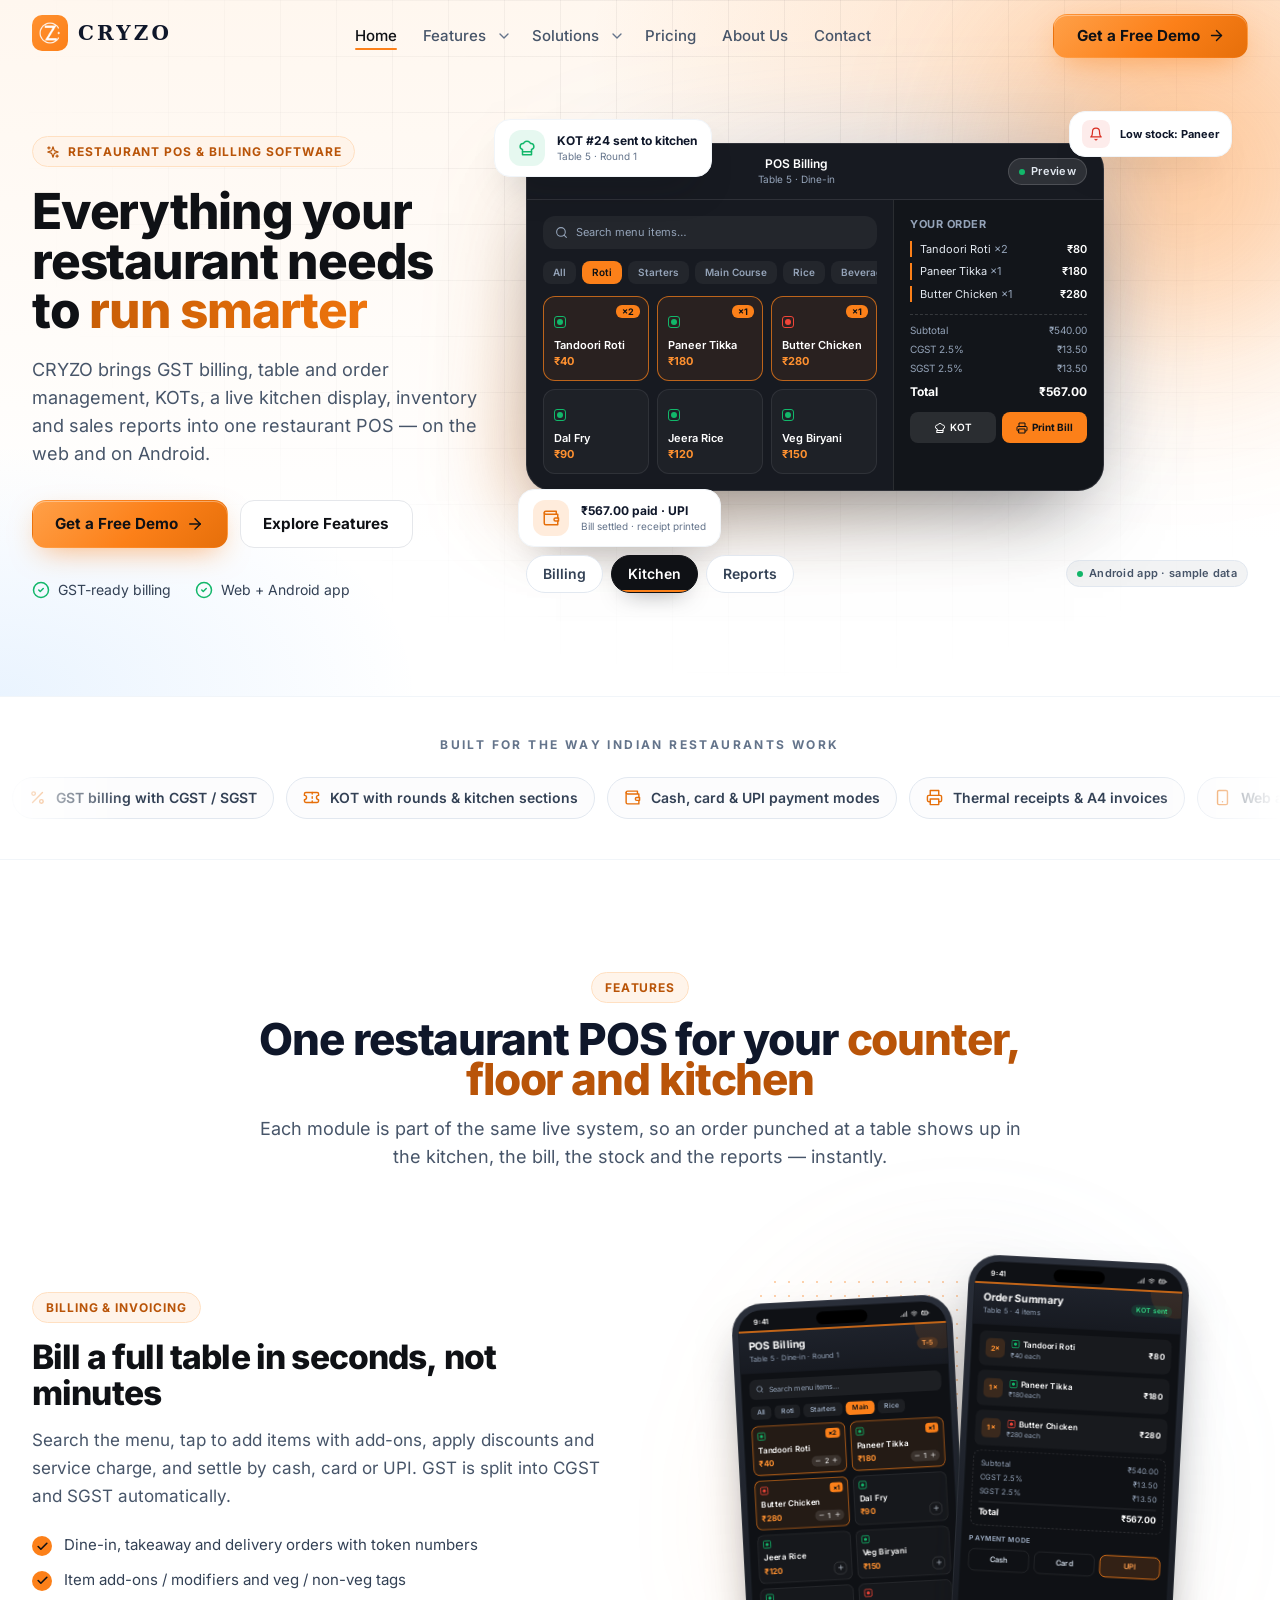
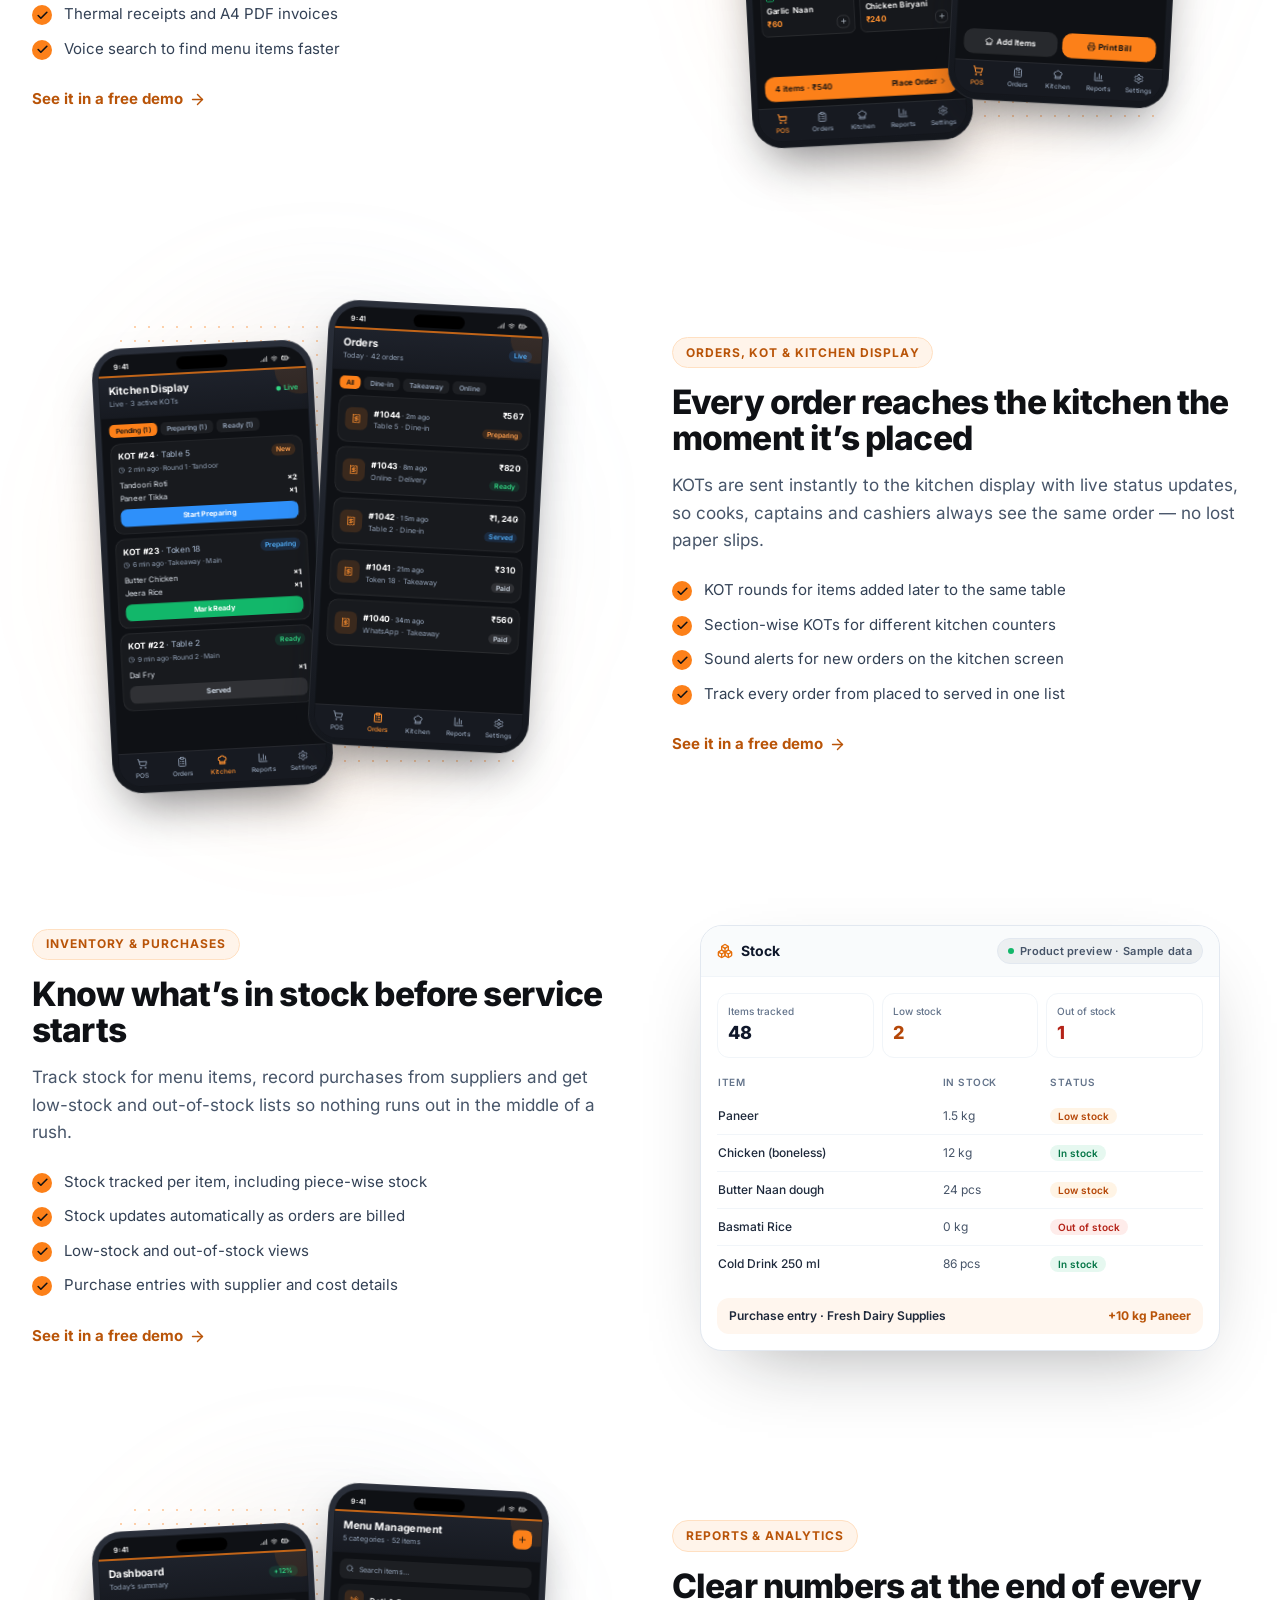
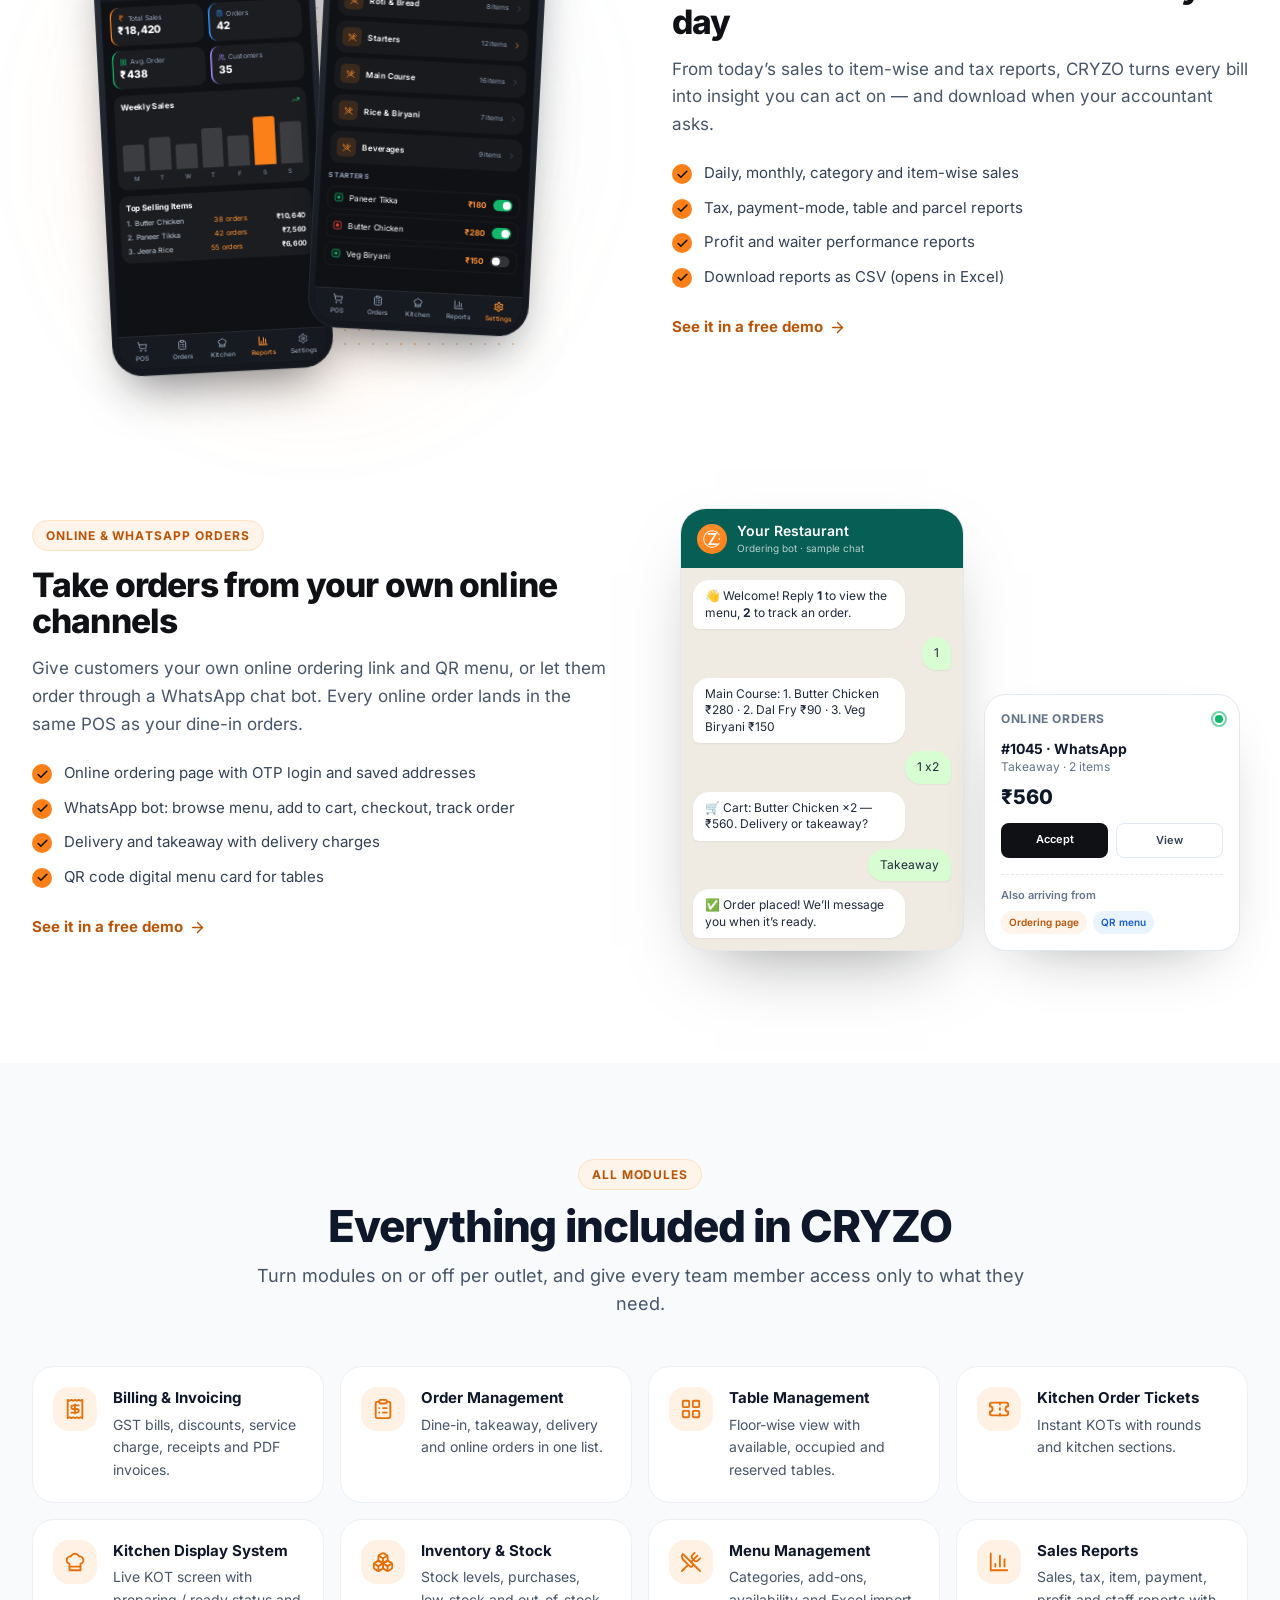
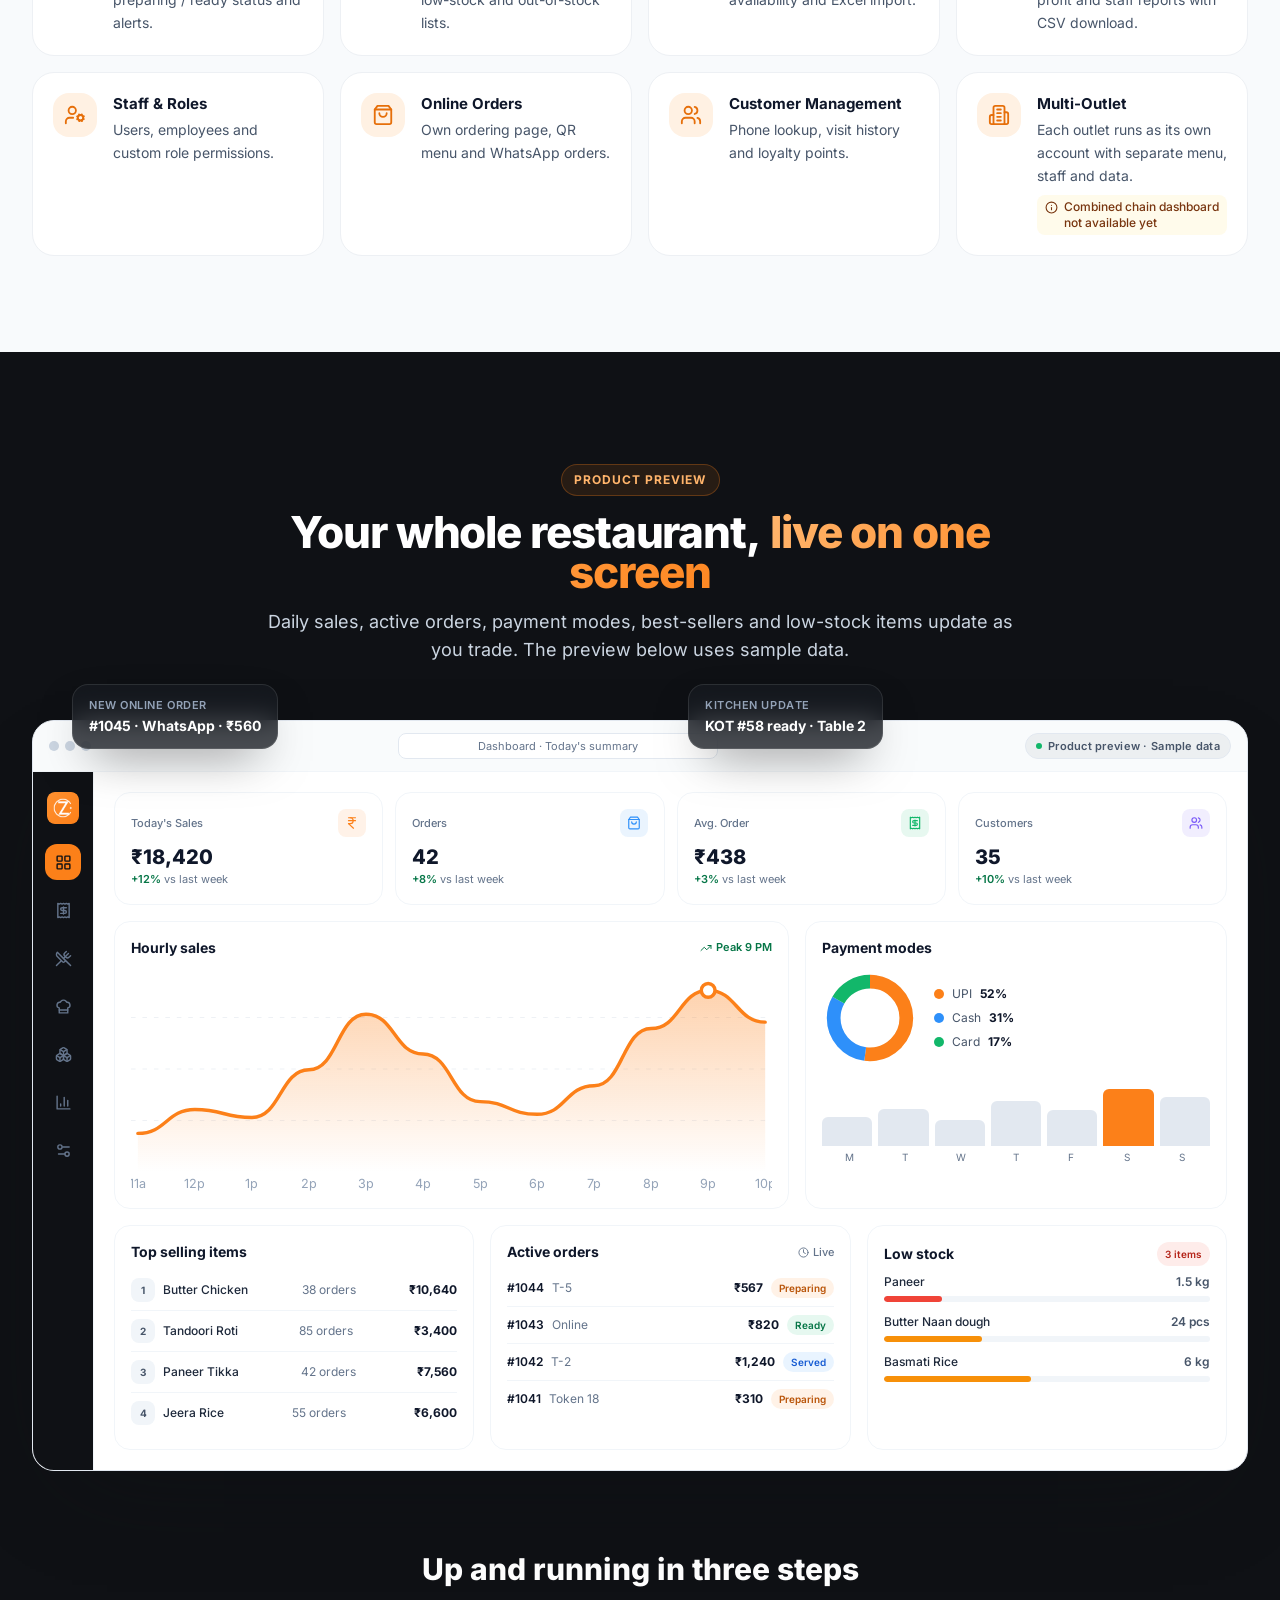
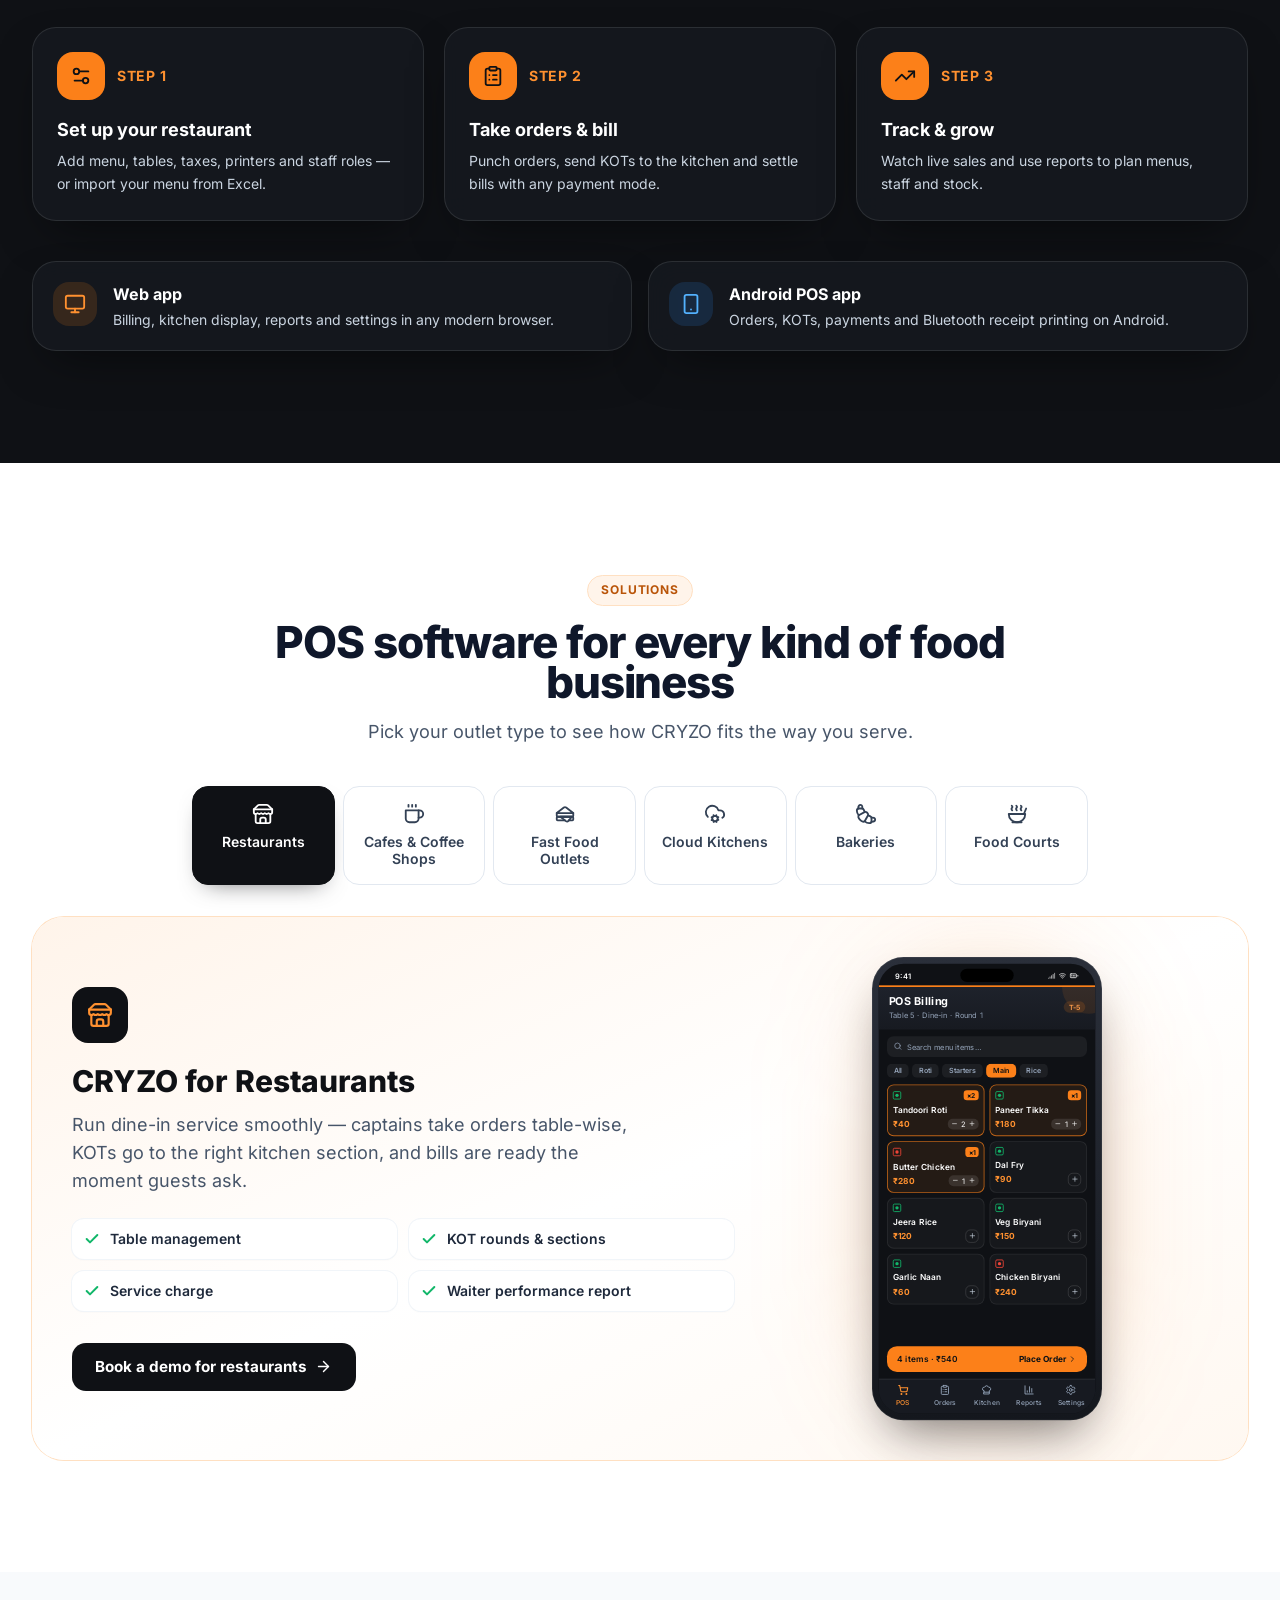
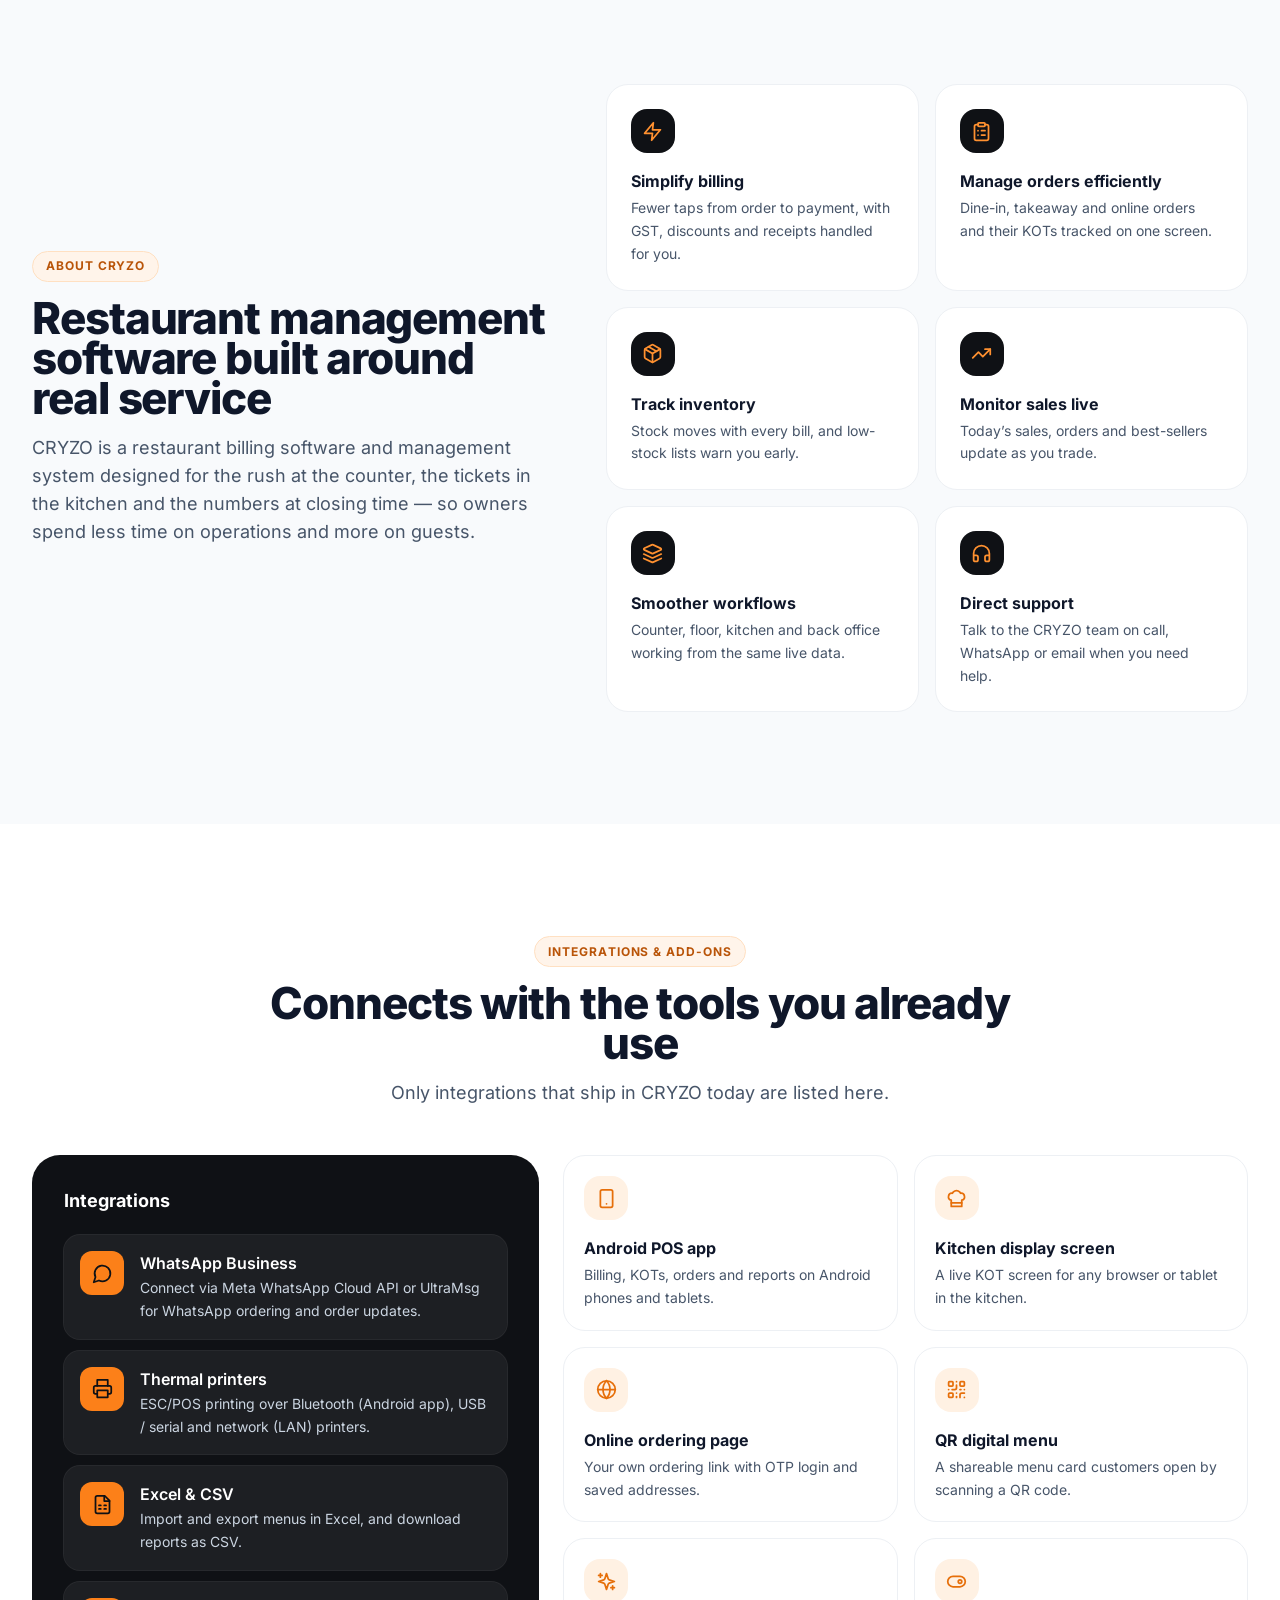
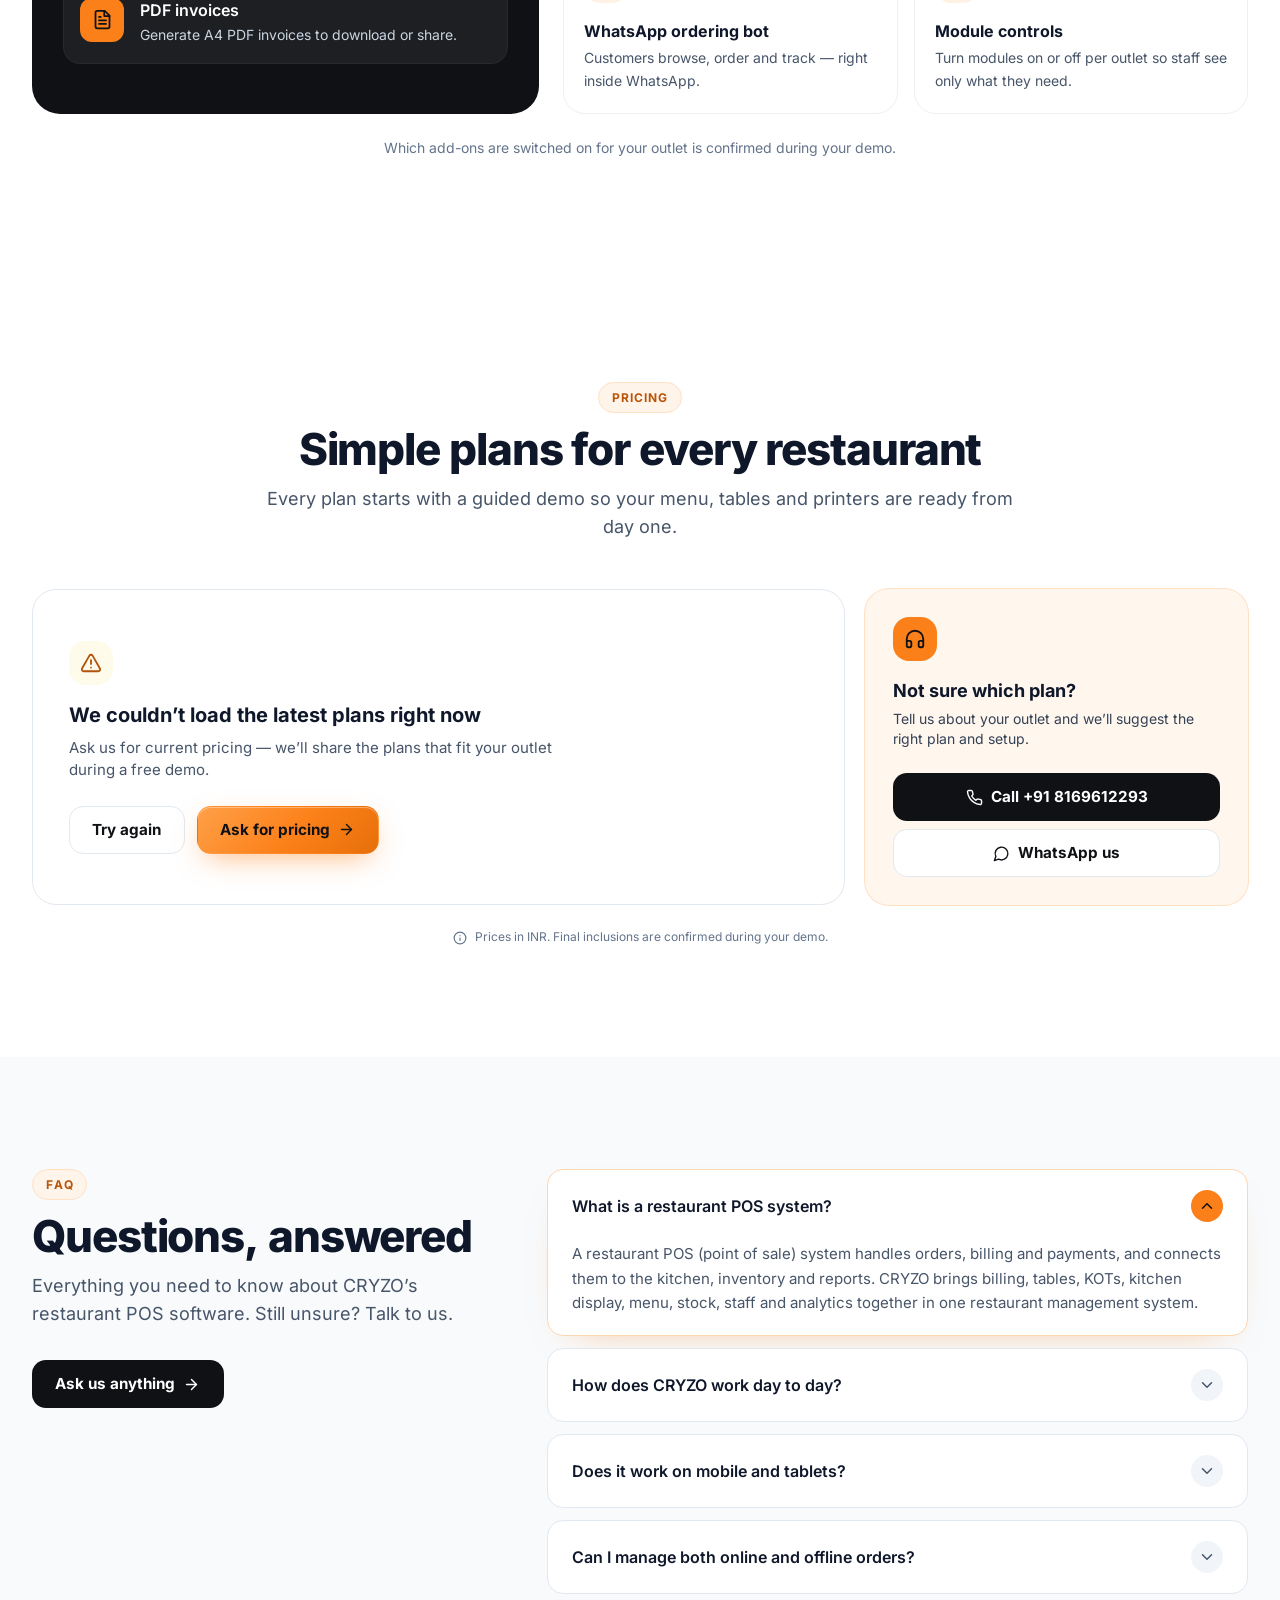
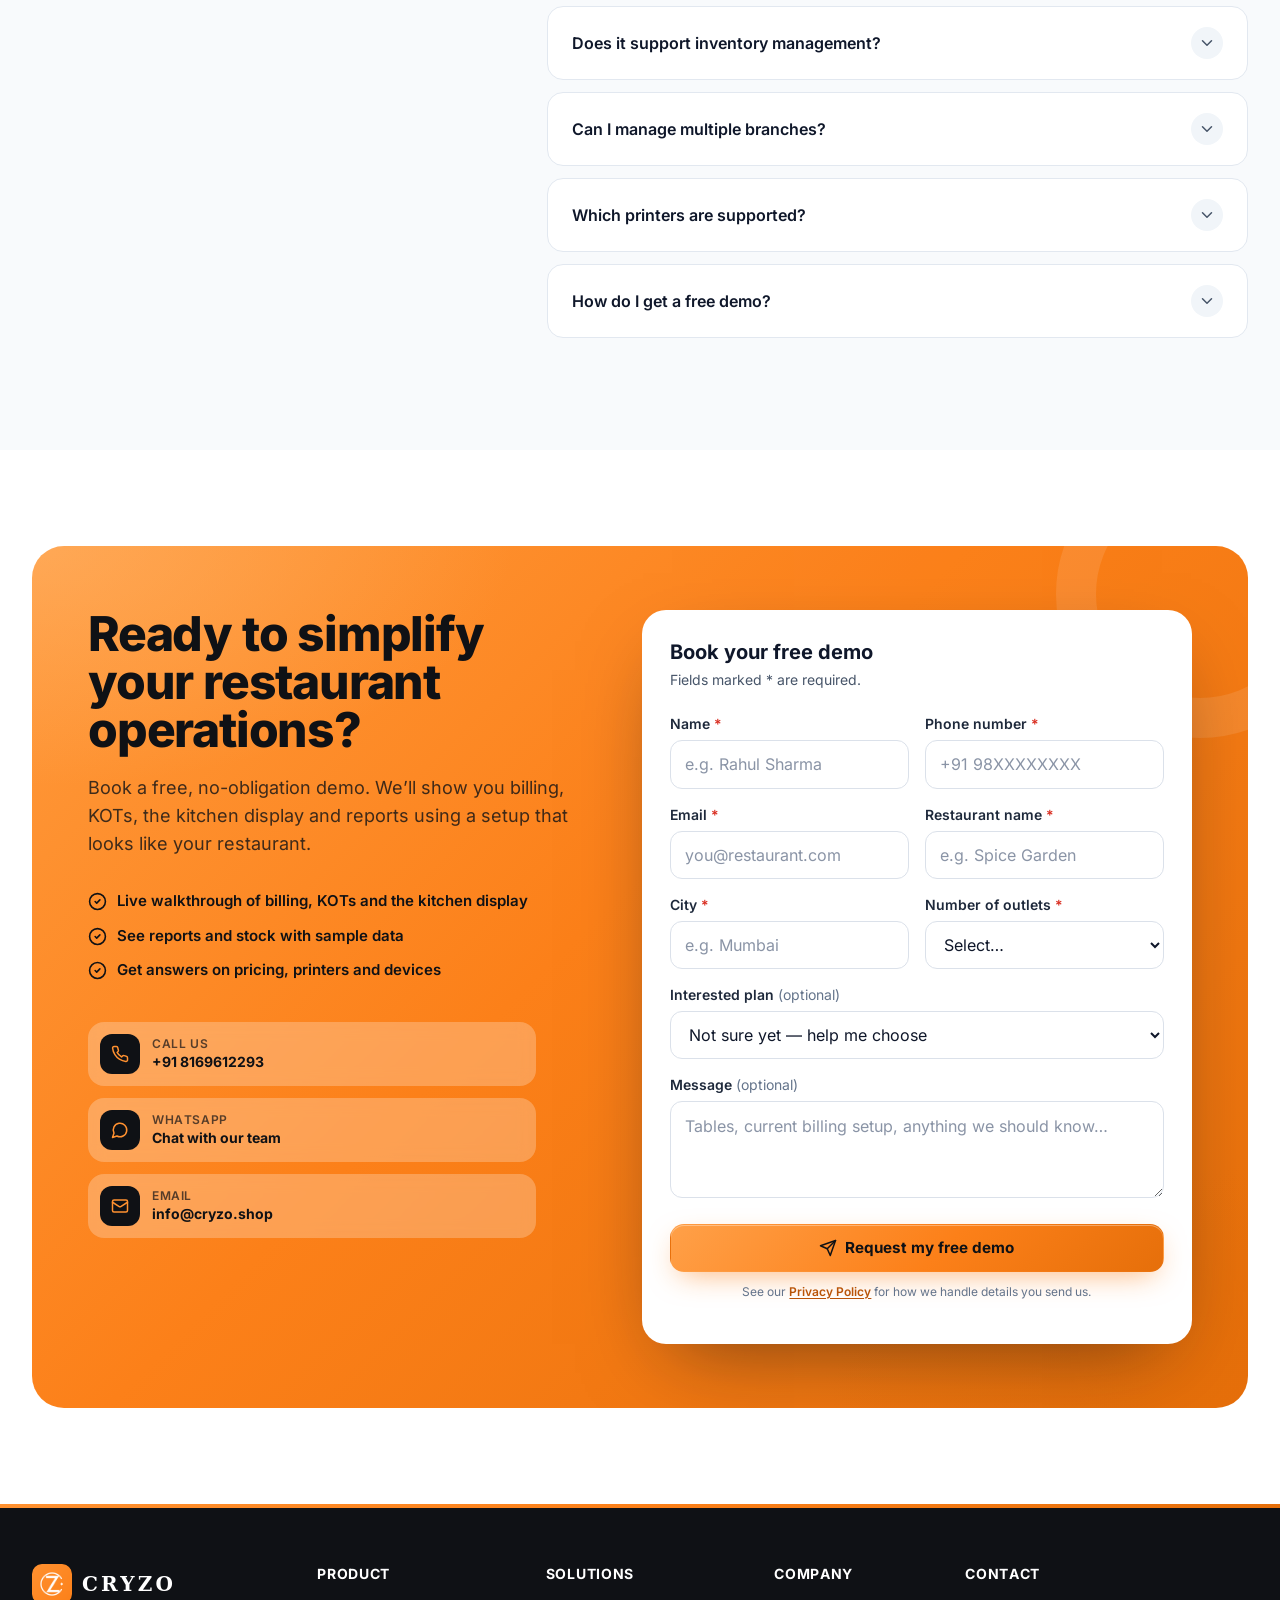
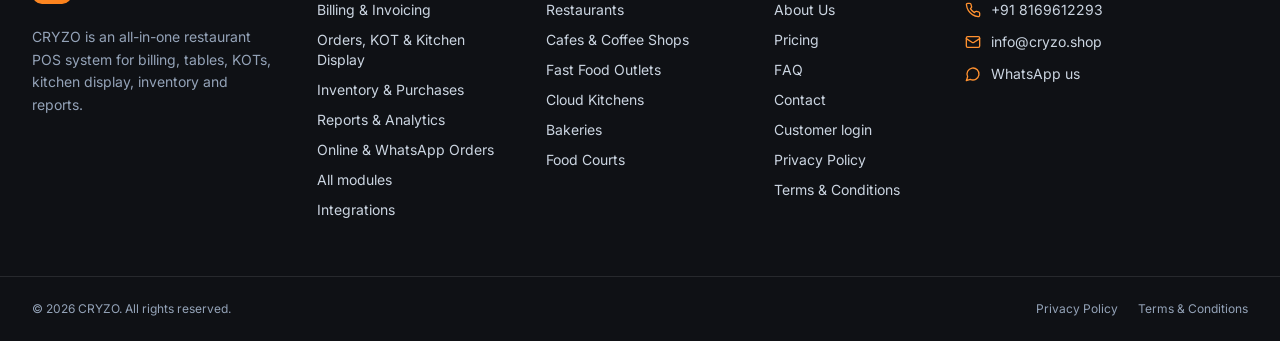
==== commit 78b8fd0a: "changes" ====
--- a/index.html
+++ b/index.html
@@ -8,39 +8,41 @@
     <title>Restaurant POS &amp; Billing Software | CRYZO</title>
     <meta name="description" content="CRYZO restaurant POS: GST billing, tables, KOT, kitchen display, inventory, online &amp; WhatsApp orders and sales reports on web and Android. Get a free demo." />
     <meta name="robots" content="index, follow, max-image-preview:large" />
+    <link rel="canonical" href="https://cryzo.shop/" />
     <meta property="og:type" content="website" />
     <meta property="og:site_name" content="CRYZO" />
     <meta property="og:locale" content="en_IN" />
     <meta property="og:title" content="Restaurant POS &amp; Billing Software | CRYZO" />
     <meta property="og:description" content="CRYZO restaurant POS: GST billing, tables, KOT, kitchen display, inventory, online &amp; WhatsApp orders and sales reports on web and Android. Get a free demo." />
-    <meta property="og:image" content="/images/og-image.png" />
+    <meta property="og:url" content="https://cryzo.shop/" />
+    <meta property="og:image" content="https://cryzo.shop/images/og-image.png" />
     <meta property="og:image:width" content="1200" />
     <meta property="og:image:height" content="630" />
     <meta property="og:image:alt" content="CRYZO Restaurant POS System — billing, tables, KOT, inventory and reports" />
     <meta name="twitter:card" content="summary_large_image" />
     <meta name="twitter:title" content="Restaurant POS &amp; Billing Software | CRYZO" />
     <meta name="twitter:description" content="CRYZO restaurant POS: GST billing, tables, KOT, kitchen display, inventory, online &amp; WhatsApp orders and sales reports on web and Android. Get a free demo." />
-    <meta name="twitter:image" content="/images/og-image.png" />
+    <meta name="twitter:image" content="https://cryzo.shop/images/og-image.png" />
     <meta name="theme-color" content="#0f1115" />
-    <script type="application/ld+json">{"@context":"https://schema.org","@graph":[{"@type":"Organization","name":"CRYZO","email":"info@cryzo.shop","telephone":"+918169612293","contactPoint":[{"@type":"ContactPoint","contactType":"sales","telephone":"+918169612293","email":"info@cryzo.shop","areaServed":"IN"}]},{"@type":"SoftwareApplication","name":"CRYZO","description":"CRYZO restaurant POS: GST billing, tables, KOT, kitchen display, inventory, online & WhatsApp orders and sales reports on web and Android. Get a free demo.","applicationCategory":"BusinessApplication","applicationSubCategory":"Restaurant POS System","operatingSystem":"Web, Android"},{"@type":"FAQPage","mainEntity":[{"@type":"Question","name":"What is a restaurant POS system?","acceptedAnswer":{"@type":"Answer","text":"A restaurant POS (point of sale) system handles orders, billing and payments, and connects them to the kitchen, inventory and reports. CRYZO brings billing, tables, KOTs, kitchen display, menu, stock, staff and analytics together in one restaurant management system."}},{"@type":"Question","name":"How does CRYZO work day to day?","acceptedAnswer":{"@type":"Answer","text":"Staff punch an order on the web app or Android app, and a KOT reaches the kitchen display instantly. When guests are ready, you generate a GST bill, record the payment (cash, card or UPI) and print or share the receipt. Every sale flows into the dashboard and reports automatically."}},{"@type":"Question","name":"Does it work on mobile and tablets?","acceptedAnswer":{"@type":"Answer","text":"Yes. The web app is responsive on phones, tablets and desktops, and there is a dedicated Android POS app for billing, KOTs, orders and reports."}},{"@type":"Question","name":"Can I manage both online and offline orders?","acceptedAnswer":{"@type":"Answer","text":"Yes. Dine-in, takeaway and delivery orders are handled at the POS. Orders from your own online ordering page, QR menu and WhatsApp bot appear in the Online Orders screen alongside them."}},{"@type":"Question","name":"Does it support inventory management?","acceptedAnswer":{"@type":"Answer","text":"Yes. You can track stock per item (including piece-wise stock), record purchases, and view low-stock and out-of-stock items. Stock is reduced automatically as orders are billed for items that track stock."}},{"@type":"Question","name":"Can I manage multiple branches?","acceptedAnswer":{"@type":"Answer","text":"Each outlet runs as its own CRYZO account with its own menu, staff and data, so multiple branches can be set up on the platform. A single combined dashboard across all branches is not available yet."}},{"@type":"Question","name":"Which printers are supported?","acceptedAnswer":{"@type":"Answer","text":"CRYZO prints ESC/POS thermal receipts and KOTs. The Android app prints over Bluetooth, and the web setup supports USB / serial and network (LAN) printers. A4 PDF invoices are also available."}},{"@type":"Question","name":"How do I get a free demo?","acceptedAnswer":{"@type":"Answer","text":"Fill in the demo form on this page and send your details to us on WhatsApp or email, or call us directly. We will walk you through CRYZO using a setup that matches your restaurant."}}]}]}</script>
+    <script type="application/ld+json">{"@context":"https://schema.org","@graph":[{"@type":"Organization","@id":"https://cryzo.shop/#organization","name":"CRYZO","url":"https://cryzo.shop/","logo":"https://cryzo.shop/icons/icon-512.png","email":"info@cryzo.shop","telephone":"+918169612293","contactPoint":[{"@type":"ContactPoint","contactType":"sales","telephone":"+918169612293","email":"info@cryzo.shop","areaServed":"IN"}]},{"@type":"WebSite","@id":"https://cryzo.shop/#website","url":"https://cryzo.shop/","name":"CRYZO","publisher":{"@id":"https://cryzo.shop/#organization"},"inLanguage":"en-IN"},{"@type":"SoftwareApplication","name":"CRYZO","description":"CRYZO restaurant POS: GST billing, tables, KOT, kitchen display, inventory, online & WhatsApp orders and sales reports on web and Android. Get a free demo.","applicationCategory":"BusinessApplication","applicationSubCategory":"Restaurant POS System","operatingSystem":"Web, Android","url":"https://cryzo.shop/","image":"https://cryzo.shop/images/og-image.png","publisher":{"@id":"https://cryzo.shop/#organization"}},{"@type":"FAQPage","mainEntity":[{"@type":"Question","name":"What is a restaurant POS system?","acceptedAnswer":{"@type":"Answer","text":"A restaurant POS (point of sale) system handles orders, billing and payments, and connects them to the kitchen, inventory and reports. CRYZO brings billing, tables, KOTs, kitchen display, menu, stock, staff and analytics together in one restaurant management system."}},{"@type":"Question","name":"How does CRYZO work day to day?","acceptedAnswer":{"@type":"Answer","text":"Staff punch an order on the web app or Android app, and a KOT reaches the kitchen display instantly. When guests are ready, you generate a GST bill, record the payment (cash, card or UPI) and print or share the receipt. Every sale flows into the dashboard and reports automatically."}},{"@type":"Question","name":"Does it work on mobile and tablets?","acceptedAnswer":{"@type":"Answer","text":"Yes. The web app is responsive on phones, tablets and desktops, and there is a dedicated Android POS app for billing, KOTs, orders and reports."}},{"@type":"Question","name":"Can I manage both online and offline orders?","acceptedAnswer":{"@type":"Answer","text":"Yes. Dine-in, takeaway and delivery orders are handled at the POS. Orders from your own online ordering page, QR menu and WhatsApp bot appear in the Online Orders screen alongside them."}},{"@type":"Question","name":"Does it support inventory management?","acceptedAnswer":{"@type":"Answer","text":"Yes. You can track stock per item (including piece-wise stock), record purchases, and view low-stock and out-of-stock items. Stock is reduced automatically as orders are billed for items that track stock."}},{"@type":"Question","name":"Can I manage multiple branches?","acceptedAnswer":{"@type":"Answer","text":"Each outlet runs as its own CRYZO account with its own menu, staff and data, so multiple branches can be set up on the platform. A single combined dashboard across all branches is not available yet."}},{"@type":"Question","name":"Which printers are supported?","acceptedAnswer":{"@type":"Answer","text":"CRYZO prints ESC/POS thermal receipts and KOTs. The Android app prints over Bluetooth, and the web setup supports USB / serial and network (LAN) printers. A4 PDF invoices are also available."}},{"@type":"Question","name":"How do I get a free demo?","acceptedAnswer":{"@type":"Answer","text":"Fill in the demo form on this page and send your details to us on WhatsApp or email, or call us directly. We will walk you through CRYZO using a setup that matches your restaurant."}}]}]}</script>
     <link rel="icon" href="/favicon.ico" sizes="48x48" />
     <link rel="icon" type="image/png" sizes="32x32" href="/favicon-32x32.png" />
     <link rel="apple-touch-icon" href="/apple-touch-icon.png" />
     <link rel="manifest" href="/site.webmanifest" />
-    <script type="module" crossorigin src="/assets/main-DVJsrknI.js"></script>
-    <link rel="modulepreload" crossorigin href="/assets/landing-COuniEnj.js">
-    <style>@font-face{font-family:Inter;font-style:normal;font-display:swap;font-weight:400;src:url(/assets/inter-latin-400-normal-C38fXH4l.woff2) format("woff2"),url(/assets/inter-latin-400-normal-CyCys3Eg.woff) format("woff")}@font-face{font-family:Inter;font-style:normal;font-display:swap;font-weight:500;src:url(/assets/inter-latin-500-normal-Cerq10X2.woff2) format("woff2"),url(/assets/inter-latin-500-normal-BL9OpVg8.woff) format("woff")}@font-face{font-family:Inter;font-style:normal;font-display:swap;font-weight:600;src:url(/assets/inter-latin-600-normal-LgqL8muc.woff2) format("woff2"),url(/assets/inter-latin-600-normal-CiBQ2DWP.woff) format("woff")}@font-face{font-family:Inter;font-style:normal;font-display:swap;font-weight:700;src:url(/assets/inter-latin-700-normal-Yt3aPRUw.woff2) format("woff2"),url(/assets/inter-latin-700-normal-BLAVimhd.woff) format("woff")}@font-face{font-family:Inter;font-style:normal;font-display:swap;font-weight:800;src:url(/assets/inter-latin-800-normal-BYj_oED-.woff2) format("woff2"),url(/assets/inter-latin-800-normal-D1mf63XC.woff) format("woff")}@font-face{font-family:Inter;font-style:normal;font-display:swap;font-weight:400;src:url(/assets/inter-latin-ext-400-normal-C1nco2VV.woff2) format("woff2"),url(/assets/inter-latin-ext-400-normal-77YHD8bZ.woff) format("woff")}@font-face{font-family:Inter;font-style:normal;font-display:swap;font-weight:600;src:url(/assets/inter-latin-ext-600-normal-D2bJ5OIk.woff2) format("woff2"),url(/assets/inter-latin-ext-600-normal-CIVaiw4L.woff) format("woff")}@font-face{font-family:Inter;font-style:normal;font-display:swap;font-weight:700;src:url(/assets/inter-latin-ext-700-normal-Ca8adRJv.woff2) format("woff2"),url(/assets/inter-latin-ext-700-normal-TidjK2hL.woff) format("woff")}@font-face{font-family:Inter;font-style:normal;font-display:swap;font-weight:800;src:url(/assets/inter-latin-ext-800-normal-DZJjya6U.woff2) format("woff2"),url(/assets/inter-latin-ext-800-normal-BOMpwxm3.woff) format("woff")}*,:before,:after{--tw-border-spacing-x: 0;--tw-border-spacing-y: 0;--tw-translate-x: 0;--tw-translate-y: 0;--tw-rotate: 0;--tw-skew-x: 0;--tw-skew-y: 0;--tw-scale-x: 1;--tw-scale-y: 1;--tw-pan-x: ;--tw-pan-y: ;--tw-pinch-zoom: ;--tw-scroll-snap-strictness: proximity;--tw-gradient-from-position: ;--tw-gradient-via-position: ;--tw-gradient-to-position: ;--tw-ordinal: ;--tw-slashed-zero: ;--tw-numeric-figure: ;--tw-numeric-spacing: ;--tw-numeric-fraction: ;--tw-ring-inset: ;--tw-ring-offset-width: 0px;--tw-ring-offset-color: #fff;--tw-ring-color: rgb(59 130 246 / .5);--tw-ring-offset-shadow: 0 0 #0000;--tw-ring-shadow: 0 0 #0000;--tw-shadow: 0 0 #0000;--tw-shadow-colored: 0 0 #0000;--tw-blur: ;--tw-brightness: ;--tw-contrast: ;--tw-grayscale: ;--tw-hue-rotate: ;--tw-invert: ;--tw-saturate: ;--tw-sepia: ;--tw-drop-shadow: ;--tw-backdrop-blur: ;--tw-backdrop-brightness: ;--tw-backdrop-contrast: ;--tw-backdrop-grayscale: ;--tw-backdrop-hue-rotate: ;--tw-backdrop-invert: ;--tw-backdrop-opacity: ;--tw-backdrop-saturate: ;--tw-backdrop-sepia: ;--tw-contain-size: ;--tw-contain-layout: ;--tw-contain-paint: ;--tw-contain-style: }::backdrop{--tw-border-spacing-x: 0;--tw-border-spacing-y: 0;--tw-translate-x: 0;--tw-translate-y: 0;--tw-rotate: 0;--tw-skew-x: 0;--tw-skew-y: 0;--tw-scale-x: 1;--tw-scale-y: 1;--tw-pan-x: ;--tw-pan-y: ;--tw-pinch-zoom: ;--tw-scroll-snap-strictness: proximity;--tw-gradient-from-position: ;--tw-gradient-via-position: ;--tw-gradient-to-position: ;--tw-ordinal: ;--tw-slashed-zero: ;--tw-numeric-figure: ;--tw-numeric-spacing: ;--tw-numeric-fraction: ;--tw-ring-inset: ;--tw-ring-offset-width: 0px;--tw-ring-offset-color: #fff;--tw-ring-color: rgb(59 130 246 / .5);--tw-ring-offset-shadow: 0 0 #0000;--tw-ring-shadow: 0 0 #0000;--tw-shadow: 0 0 #0000;--tw-shadow-colored: 0 0 #0000;--tw-blur: ;--tw-brightness: ;--tw-contrast: ;--tw-grayscale: ;--tw-hue-rotate: ;--tw-invert: ;--tw-saturate: ;--tw-sepia: ;--tw-drop-shadow: ;--tw-backdrop-blur: ;--tw-backdrop-brightness: ;--tw-backdrop-contrast: ;--tw-backdrop-grayscale: ;--tw-backdrop-hue-rotate: ;--tw-backdrop-invert: ;--tw-backdrop-opacity: ;--tw-backdrop-saturate: ;--tw-backdrop-sepia: ;--tw-contain-size: ;--tw-contain-layout: ;--tw-contain-paint: ;--tw-contain-style: }*,:before,:after{box-sizing:border-box;border-width:0;border-style:solid;border-color:#e5e7eb}:before,:after{--tw-content: ""}html,:host{line-height:1.5;-webkit-text-size-adjust:100%;-moz-tab-size:4;-o-tab-size:4;tab-size:4;font-family:Inter,system-ui,sans-serif;font-feature-settings:normal;font-variation-settings:normal;-webkit-tap-highlight-color:transparent}body{margin:0;line-height:inherit}hr{height:0;color:inherit;border-top-width:1px}abbr:where([title]){-webkit-text-decoration:underline dotted;text-decoration:underline dotted}h1,h2,h3,h4,h5,h6{font-size:inherit;font-weight:inherit}a{color:inherit;text-decoration:inherit}b,strong{font-weight:bolder}code,kbd,samp,pre{font-family:ui-monospace,SFMono-Regular,Menlo,Monaco,Consolas,Liberation Mono,Courier New,monospace;font-feature-settings:normal;font-variation-settings:normal;font-size:1em}small{font-size:80%}sub,sup{font-size:75%;line-height:0;position:relative;vertical-align:baseline}sub{bottom:-.25em}sup{top:-.5em}table{text-indent:0;border-color:inherit;border-collapse:collapse}button,input,optgroup,select,textarea{font-family:inherit;font-feature-settings:inherit;font-variation-settings:inherit;font-size:100%;font-weight:inherit;line-height:inherit;letter-spacing:inherit;color:inherit;margin:0;padding:0}button,select{text-transform:none}button,input:where([type=button]),input:where([type=reset]),input:where([type=submit]){-webkit-appearance:button;background-color:transparent;background-image:none}:-moz-focusring{outline:auto}:-moz-ui-invalid{box-shadow:none}progress{vertical-align:baseline}::-webkit-inner-spin-button,::-webkit-outer-spin-button{height:auto}[type=search]{-webkit-appearance:textfield;outline-offset:-2px}::-webkit-search-decoration{-webkit-appearance:none}::-webkit-file-upload-button{-webkit-appearance:button;font:inherit}summary{display:list-item}blockquote,dl,dd,h1,h2,h3,h4,h5,h6,hr,figure,p,pre{margin:0}fieldset{margin:0;padding:0}legend{padding:0}ol,ul,menu{list-style:none;margin:0;padding:0}dialog{padding:0}textarea{resize:vertical}input::-moz-placeholder,textarea::-moz-placeholder{opacity:1;color:#9ca3af}input::placeholder,textarea::placeholder{opacity:1;color:#9ca3af}button,[role=button]{cursor:pointer}:disabled{cursor:default}img,svg,video,canvas,audio,iframe,embed,object{display:block;vertical-align:middle}img,video{max-width:100%;height:auto}[hidden]:where(:not([hidden=until-found])){display:none}.sr-only{position:absolute;width:1px;height:1px;padding:0;margin:-1px;overflow:hidden;clip:rect(0,0,0,0);white-space:nowrap;border-width:0}.pointer-events-none{pointer-events:none}.visible{visibility:visible}.static{position:static}.fixed{position:fixed}.absolute{position:absolute}.relative{position:relative}.-inset-6{top:-1.5rem;right:-1.5rem;bottom:-1.5rem;left:-1.5rem}.inset-10{top:2.5rem;right:2.5rem;bottom:2.5rem;left:2.5rem}.inset-4{top:1rem;right:1rem;bottom:1rem;left:1rem}.inset-x-0{left:0;right:0}.inset-x-6{left:1.5rem;right:1.5rem}.inset-y-10{top:2.5rem;bottom:2.5rem}.-bottom-12{bottom:-3rem}.-bottom-14{bottom:-3.5rem}.-bottom-16{bottom:-4rem}.-bottom-6{bottom:-1.5rem}.-left-2{left:-.5rem}.-left-3{left:-.75rem}.-left-\[9999px\]{left:-9999px}.-right-2{right:-.5rem}.-right-20{right:-5rem}.-right-24{right:-6rem}.-right-40{right:-10rem}.-right-6{right:-1.5rem}.-top-20{top:-5rem}.-top-24{top:-6rem}.-top-5{top:-1.25rem}.-top-6{top:-1.5rem}.-top-8{top:-2rem}.-top-9{top:-2.25rem}.bottom-0{bottom:0}.left-0{left:0}.left-0\.5{left:.125rem}.left-1\/2{left:50%}.left-10{left:2.5rem}.left-8{left:2rem}.right-0{right:0}.right-0\.5{right:.125rem}.right-2{right:.5rem}.right-4{right:1rem}.right-\[30\%\]{right:30%}.top-0{top:0}.top-0\.5{top:.125rem}.top-1\.5{top:.375rem}.top-2{top:.5rem}.top-20{top:5rem}.top-\[72px\]{top:72px}.top-full{top:100%}.-z-0{z-index:0}.-z-10{z-index:-10}.z-10{z-index:10}.z-20{z-index:20}.z-50{z-index:50}.m-0{margin:0}.mx-2\.5{margin-left:.625rem;margin-right:.625rem}.mx-4{margin-left:1rem;margin-right:1rem}.mx-auto{margin-left:auto;margin-right:auto}.-ml-\[1\%\]{margin-left:-1%}.mb-1\.5{margin-bottom:.375rem}.mb-10{margin-bottom:2.5rem}.mb-2{margin-bottom:.5rem}.mb-3{margin-bottom:.75rem}.mb-4{margin-bottom:1rem}.ml-1{margin-left:.25rem}.mt-0\.5{margin-top:.125rem}.mt-1{margin-top:.25rem}.mt-1\.5{margin-top:.375rem}.mt-10{margin-top:2.5rem}.mt-12{margin-top:3rem}.mt-14{margin-top:3.5rem}.mt-16{margin-top:4rem}.mt-2{margin-top:.5rem}.mt-20{margin-top:5rem}.mt-3{margin-top:.75rem}.mt-4{margin-top:1rem}.mt-5{margin-top:1.25rem}.mt-6{margin-top:1.5rem}.mt-7{margin-top:1.75rem}.mt-8{margin-top:2rem}.block{display:block}.inline-block{display:inline-block}.flex{display:flex}.inline-flex{display:inline-flex}.table{display:table}.grid{display:grid}.contents{display:contents}.hidden{display:none}.h-0\.5{height:.125rem}.h-1{height:.25rem}.h-1\.5{height:.375rem}.h-10{height:2.5rem}.h-11{height:2.75rem}.h-12{height:3rem}.h-14{height:3.5rem}.h-16{height:4rem}.h-2{height:.5rem}.h-2\.5{height:.625rem}.h-24{height:6rem}.h-3{height:.75rem}.h-3\.5{height:.875rem}.h-4{height:1rem}.h-5{height:1.25rem}.h-6{height:1.5rem}.h-60{height:15rem}.h-64{height:16rem}.h-7{height:1.75rem}.h-72{height:18rem}.h-8{height:2rem}.h-9{height:2.25rem}.h-\[480px\]{height:480px}.h-\[520px\]{height:520px}.h-\[72px\]{height:72px}.h-\[calc\(100dvh-72px\)\]{height:calc(100dvh - 72px)}.h-auto{height:auto}.h-full{height:100%}.h-px{height:1px}.\!min-h-\[44px\]{min-height:44px!important}.min-h-screen{min-height:100vh}.w-1{width:.25rem}.w-1\.5{width:.375rem}.w-10{width:2.5rem}.w-11{width:2.75rem}.w-12{width:3rem}.w-14{width:3.5rem}.w-16{width:4rem}.w-2{width:.5rem}.w-2\.5{width:.625rem}.w-24{width:6rem}.w-3{width:.75rem}.w-32{width:8rem}.w-4{width:1rem}.w-40{width:10rem}.w-48{width:12rem}.w-5{width:1.25rem}.w-6{width:1.5rem}.w-60{width:15rem}.w-64{width:16rem}.w-7{width:1.75rem}.w-72{width:18rem}.w-8{width:2rem}.w-9{width:2.25rem}.w-\[150px\]{width:150px}.w-\[200px\]{width:200px}.w-\[48\%\]{width:48%}.w-\[520px\]{width:520px}.w-\[560px\]{width:560px}.w-\[680px\]{width:680px}.w-\[760px\]{width:760px}.w-full{width:100%}.w-px{width:1px}.min-w-0{min-width:0px}.min-w-\[110px\]{min-width:110px}.min-w-\[300px\]{min-width:300px}.max-w-2xl{max-width:42rem}.max-w-3xl{max-width:48rem}.max-w-4xl{max-width:56rem}.max-w-7xl{max-width:80rem}.max-w-\[460px\]{max-width:460px}.max-w-\[520px\]{max-width:520px}.max-w-\[560px\]{max-width:560px}.max-w-\[640px\]{max-width:640px}.max-w-\[82\%\]{max-width:82%}.max-w-lg{max-width:32rem}.max-w-md{max-width:28rem}.max-w-xl{max-width:36rem}.max-w-xs{max-width:20rem}.flex-1{flex:1 1 0%}.shrink-0{flex-shrink:0}.grow{flex-grow:1}.origin-top-left{transform-origin:top left}.-translate-x-1\/2{--tw-translate-x: -50%;transform:translate(var(--tw-translate-x),var(--tw-translate-y)) rotate(var(--tw-rotate)) skew(var(--tw-skew-x)) skewY(var(--tw-skew-y)) scaleX(var(--tw-scale-x)) scaleY(var(--tw-scale-y))}.-rotate-90{--tw-rotate: -90deg;transform:translate(var(--tw-translate-x),var(--tw-translate-y)) rotate(var(--tw-rotate)) skew(var(--tw-skew-x)) skewY(var(--tw-skew-y)) scaleX(var(--tw-scale-x)) scaleY(var(--tw-scale-y))}.-rotate-\[3deg\]{--tw-rotate: -3deg;transform:translate(var(--tw-translate-x),var(--tw-translate-y)) rotate(var(--tw-rotate)) skew(var(--tw-skew-x)) skewY(var(--tw-skew-y)) scaleX(var(--tw-scale-x)) scaleY(var(--tw-scale-y))}.rotate-180{--tw-rotate: 180deg;transform:translate(var(--tw-translate-x),var(--tw-translate-y)) rotate(var(--tw-rotate)) skew(var(--tw-skew-x)) skewY(var(--tw-skew-y)) scaleX(var(--tw-scale-x)) scaleY(var(--tw-scale-y))}.rotate-\[3deg\]{--tw-rotate: 3deg;transform:translate(var(--tw-translate-x),var(--tw-translate-y)) rotate(var(--tw-rotate)) skew(var(--tw-skew-x)) skewY(var(--tw-skew-y)) scaleX(var(--tw-scale-x)) scaleY(var(--tw-scale-y))}.transform{transform:translate(var(--tw-translate-x),var(--tw-translate-y)) rotate(var(--tw-rotate)) skew(var(--tw-skew-x)) skewY(var(--tw-skew-y)) scaleX(var(--tw-scale-x)) scaleY(var(--tw-scale-y))}@keyframes pulse{50%{opacity:.5}}.animate-pulse{animation:pulse 2s cubic-bezier(.4,0,.6,1) infinite}.cursor-pointer{cursor:pointer}.select-none{-webkit-user-select:none;-moz-user-select:none;user-select:none}.resize-y{resize:vertical}.scroll-mt-24{scroll-margin-top:6rem}.list-none{list-style-type:none}.grid-cols-1{grid-template-columns:repeat(1,minmax(0,1fr))}.grid-cols-2{grid-template-columns:repeat(2,minmax(0,1fr))}.grid-cols-3{grid-template-columns:repeat(3,minmax(0,1fr))}.grid-cols-4{grid-template-columns:repeat(4,minmax(0,1fr))}.grid-cols-5{grid-template-columns:repeat(5,minmax(0,1fr))}.grid-cols-\[auto_1fr_auto_auto\]{grid-template-columns:auto 1fr auto auto}.flex-col{flex-direction:column}.flex-wrap{flex-wrap:wrap}.items-start{align-items:flex-start}.items-end{align-items:flex-end}.items-center{align-items:center}.items-baseline{align-items:baseline}.justify-start{justify-content:flex-start}.justify-end{justify-content:flex-end}.justify-center{justify-content:center}.justify-between{justify-content:space-between}.gap-0\.5{gap:.125rem}.gap-1{gap:.25rem}.gap-1\.5{gap:.375rem}.gap-10{gap:2.5rem}.gap-12{gap:3rem}.gap-2{gap:.5rem}.gap-2\.5{gap:.625rem}.gap-3{gap:.75rem}.gap-4{gap:1rem}.gap-5{gap:1.25rem}.gap-6{gap:1.5rem}.gap-8{gap:2rem}.gap-x-2{-moz-column-gap:.5rem;column-gap:.5rem}.gap-x-5{-moz-column-gap:1.25rem;column-gap:1.25rem}.gap-x-6{-moz-column-gap:1.5rem;column-gap:1.5rem}.gap-y-1{row-gap:.25rem}.gap-y-2{row-gap:.5rem}.gap-y-3{row-gap:.75rem}.space-y-0\.5>:not([hidden])~:not([hidden]){--tw-space-y-reverse: 0;margin-top:calc(.125rem * calc(1 - var(--tw-space-y-reverse)));margin-bottom:calc(.125rem * var(--tw-space-y-reverse))}.space-y-1>:not([hidden])~:not([hidden]){--tw-space-y-reverse: 0;margin-top:calc(.25rem * calc(1 - var(--tw-space-y-reverse)));margin-bottom:calc(.25rem * var(--tw-space-y-reverse))}.space-y-1\.5>:not([hidden])~:not([hidden]){--tw-space-y-reverse: 0;margin-top:calc(.375rem * calc(1 - var(--tw-space-y-reverse)));margin-bottom:calc(.375rem * var(--tw-space-y-reverse))}.space-y-2>:not([hidden])~:not([hidden]){--tw-space-y-reverse: 0;margin-top:calc(.5rem * calc(1 - var(--tw-space-y-reverse)));margin-bottom:calc(.5rem * var(--tw-space-y-reverse))}.space-y-2\.5>:not([hidden])~:not([hidden]){--tw-space-y-reverse: 0;margin-top:calc(.625rem * calc(1 - var(--tw-space-y-reverse)));margin-bottom:calc(.625rem * var(--tw-space-y-reverse))}.space-y-20>:not([hidden])~:not([hidden]){--tw-space-y-reverse: 0;margin-top:calc(5rem * calc(1 - var(--tw-space-y-reverse)));margin-bottom:calc(5rem * var(--tw-space-y-reverse))}.space-y-3>:not([hidden])~:not([hidden]){--tw-space-y-reverse: 0;margin-top:calc(.75rem * calc(1 - var(--tw-space-y-reverse)));margin-bottom:calc(.75rem * var(--tw-space-y-reverse))}.space-y-4>:not([hidden])~:not([hidden]){--tw-space-y-reverse: 0;margin-top:calc(1rem * calc(1 - var(--tw-space-y-reverse)));margin-bottom:calc(1rem * var(--tw-space-y-reverse))}.divide-y>:not([hidden])~:not([hidden]){--tw-divide-y-reverse: 0;border-top-width:calc(1px * calc(1 - var(--tw-divide-y-reverse)));border-bottom-width:calc(1px * var(--tw-divide-y-reverse))}.divide-slate-100>:not([hidden])~:not([hidden]){--tw-divide-opacity: 1;border-color:rgb(241 245 249 / var(--tw-divide-opacity, 1))}.overflow-hidden{overflow:hidden}.overflow-x-auto{overflow-x:auto}.overflow-y-auto{overflow-y:auto}.truncate{overflow:hidden;text-overflow:ellipsis;white-space:nowrap}.whitespace-nowrap{white-space:nowrap}.whitespace-pre-line{white-space:pre-line}.break-all{word-break:break-all}.rounded{border-radius:.25rem}.rounded-2xl{border-radius:1rem}.rounded-3xl{border-radius:1.5rem}.rounded-\[10px\]{border-radius:10px}.rounded-\[22px\]{border-radius:22px}.rounded-\[26px\]{border-radius:26px}.rounded-\[28px\]{border-radius:28px}.rounded-\[2px\]{border-radius:2px}.rounded-\[30px\]{border-radius:30px}.rounded-\[32px\]{border-radius:32px}.rounded-\[38px\]{border-radius:38px}.rounded-\[3px\]{border-radius:3px}.rounded-\[40px\]{border-radius:40px}.rounded-\[5px\]{border-radius:5px}.rounded-full{border-radius:9999px}.rounded-lg{border-radius:.5rem}.rounded-md{border-radius:.375rem}.rounded-xl{border-radius:.75rem}.rounded-t-\[3px\]{border-top-left-radius:3px;border-top-right-radius:3px}.rounded-t-md{border-top-left-radius:.375rem;border-top-right-radius:.375rem}.rounded-bl-md{border-bottom-left-radius:.375rem}.rounded-br-md{border-bottom-right-radius:.375rem}.border{border-width:1px}.border-\[40px\]{border-width:40px}.border-y{border-top-width:1px;border-bottom-width:1px}.border-b{border-bottom-width:1px}.border-l-2{border-left-width:2px}.border-r{border-right-width:1px}.border-t{border-top-width:1px}.border-t-2{border-top-width:2px}.border-dashed{border-style:dashed}.border-\[\#12b76a\]{--tw-border-opacity: 1;border-color:rgb(18 183 106 / var(--tw-border-opacity, 1))}.border-\[\#f04438\]{--tw-border-opacity: 1;border-color:rgb(240 68 56 / var(--tw-border-opacity, 1))}.border-\[\#fc8019\]{--tw-border-opacity: 1;border-color:rgb(252 128 25 / var(--tw-border-opacity, 1))}.border-\[\#fc8019\]\/70{border-color:#fc8019b3}.border-\[\#ffd6b0\]{--tw-border-opacity: 1;border-color:rgb(255 214 176 / var(--tw-border-opacity, 1))}.border-brand{--tw-border-opacity: 1;border-color:rgb(252 128 25 / var(--tw-border-opacity, 1))}.border-brand\/70{border-color:#fc8019b3}.border-slate-100{--tw-border-opacity: 1;border-color:rgb(241 245 249 / var(--tw-border-opacity, 1))}.border-slate-200{--tw-border-opacity: 1;border-color:rgb(226 232 240 / var(--tw-border-opacity, 1))}.border-success{--tw-border-opacity: 1;border-color:rgb(18 183 106 / var(--tw-border-opacity, 1))}.border-transparent{border-color:transparent}.border-white\/10{border-color:#ffffff1a}.border-white\/15{border-color:#ffffff26}.border-white\/\[0\.06\]{border-color:#ffffff0f}.border-white\/\[0\.08\]{border-color:#ffffff14}.bg-\[\#075e54\]{--tw-bg-opacity: 1;background-color:rgb(7 94 84 / var(--tw-bg-opacity, 1))}.bg-\[\#0f1115\]{--tw-bg-opacity: 1;background-color:rgb(15 17 21 / var(--tw-bg-opacity, 1))}.bg-\[\#12b76a\]{--tw-bg-opacity: 1;background-color:rgb(18 183 106 / var(--tw-bg-opacity, 1))}.bg-\[\#12b76a\]\/10{background-color:#12b76a1a}.bg-\[\#12b76a\]\/15{background-color:#12b76a26}.bg-\[\#171a21\]{--tw-bg-opacity: 1;background-color:rgb(23 26 33 / var(--tw-bg-opacity, 1))}.bg-\[\#2e90fa\]{--tw-bg-opacity: 1;background-color:rgb(46 144 250 / var(--tw-bg-opacity, 1))}.bg-\[\#2e90fa\]\/15{background-color:#2e90fa26}.bg-\[\#32d583\]{--tw-bg-opacity: 1;background-color:rgb(50 213 131 / var(--tw-bg-opacity, 1))}.bg-\[\#d9fdd3\]{--tw-bg-opacity: 1;background-color:rgb(217 253 211 / var(--tw-bg-opacity, 1))}.bg-\[\#eaf4ff\]{--tw-bg-opacity: 1;background-color:rgb(234 244 255 / var(--tw-bg-opacity, 1))}.bg-\[\#efeae2\]{--tw-bg-opacity: 1;background-color:rgb(239 234 226 / var(--tw-bg-opacity, 1))}.bg-\[\#f04438\]{--tw-bg-opacity: 1;background-color:rgb(240 68 56 / var(--tw-bg-opacity, 1))}.bg-\[\#f04438\]\/10{background-color:#f044381a}.bg-\[\#f04438\]\/15{background-color:#f0443826}.bg-\[\#f04438\]\/80{background-color:#f04438cc}.bg-\[\#f79009\]\/10{background-color:#f790091a}.bg-\[\#f79009\]\/80{background-color:#f79009cc}.bg-\[\#f8fafc\]{--tw-bg-opacity: 1;background-color:rgb(248 250 252 / var(--tw-bg-opacity, 1))}.bg-\[\#fc8019\]{--tw-bg-opacity: 1;background-color:rgb(252 128 25 / var(--tw-bg-opacity, 1))}.bg-\[\#fc8019\]\/10{background-color:#fc80191a}.bg-\[\#fc8019\]\/15{background-color:#fc801926}.bg-\[\#fc8019\]\/\[0\.09\]{background-color:#fc801917}.bg-\[\#fcfcfd\]{--tw-bg-opacity: 1;background-color:rgb(252 252 253 / var(--tw-bg-opacity, 1))}.bg-\[\#fff1e3\]{--tw-bg-opacity: 1;background-color:rgb(255 241 227 / var(--tw-bg-opacity, 1))}.bg-\[\#fff4ea\]{--tw-bg-opacity: 1;background-color:rgb(255 244 234 / var(--tw-bg-opacity, 1))}.bg-\[\#fff6ee\]{--tw-bg-opacity: 1;background-color:rgb(255 246 238 / var(--tw-bg-opacity, 1))}.bg-\[\#fff8f1\]{--tw-bg-opacity: 1;background-color:rgb(255 248 241 / var(--tw-bg-opacity, 1))}.bg-amber-50{--tw-bg-opacity: 1;background-color:rgb(255 251 235 / var(--tw-bg-opacity, 1))}.bg-black{--tw-bg-opacity: 1;background-color:rgb(0 0 0 / var(--tw-bg-opacity, 1))}.bg-black\/20{background-color:#0003}.bg-brand{--tw-bg-opacity: 1;background-color:rgb(252 128 25 / var(--tw-bg-opacity, 1))}.bg-brand\/10{background-color:#fc80191a}.bg-brand\/15{background-color:#fc801926}.bg-brand\/25{background-color:#fc801940}.bg-brand\/\[0\.08\]{background-color:#fc801914}.bg-info\/10{background-color:#2e90fa1a}.bg-info\/15{background-color:#2e90fa26}.bg-ink{--tw-bg-opacity: 1;background-color:rgb(15 17 21 / var(--tw-bg-opacity, 1))}.bg-ink-2{--tw-bg-opacity: 1;background-color:rgb(23 26 33 / var(--tw-bg-opacity, 1))}.bg-slate-100{--tw-bg-opacity: 1;background-color:rgb(241 245 249 / var(--tw-bg-opacity, 1))}.bg-slate-300{--tw-bg-opacity: 1;background-color:rgb(203 213 225 / var(--tw-bg-opacity, 1))}.bg-slate-50{--tw-bg-opacity: 1;background-color:rgb(248 250 252 / var(--tw-bg-opacity, 1))}.bg-slate-50\/80{background-color:#f8fafccc}.bg-slate-900\/5{background-color:#0f172a0d}.bg-success{--tw-bg-opacity: 1;background-color:rgb(18 183 106 / var(--tw-bg-opacity, 1))}.bg-success\/10{background-color:#12b76a1a}.bg-success\/15{background-color:#12b76a26}.bg-success\/80{background-color:#12b76acc}.bg-white{--tw-bg-opacity: 1;background-color:rgb(255 255 255 / var(--tw-bg-opacity, 1))}.bg-white\/10{background-color:#ffffff1a}.bg-white\/15{background-color:#ffffff26}.bg-white\